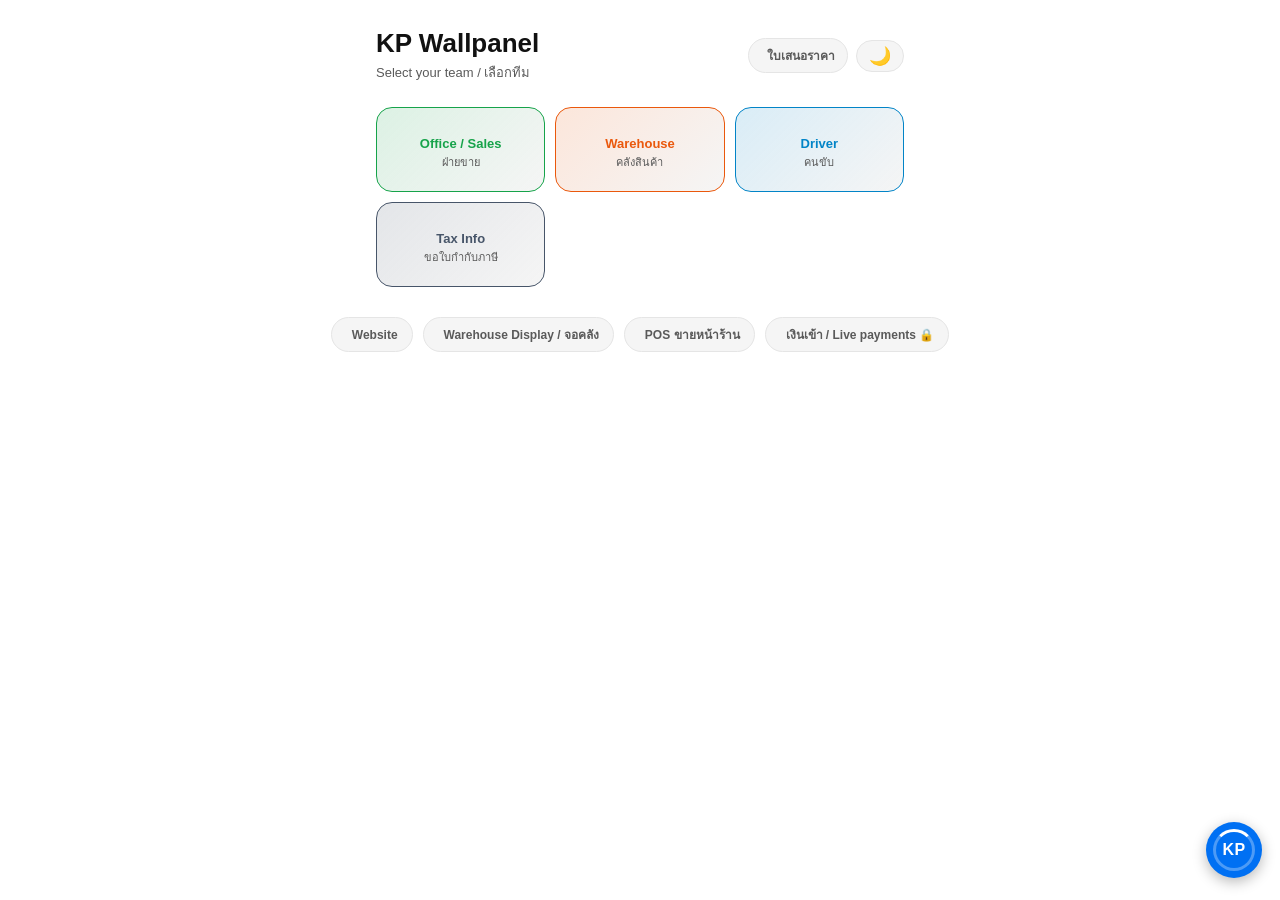
==== index.html @ f7cda5eb "receipt: drop the Collector/Receiver signature lines Andre wants the cash sale receipt as before, wi" ====
<!DOCTYPE html>
<html lang="en">
<head>
<meta charset="UTF-8">
  <meta http-equiv="Cache-Control" content="no-cache, no-store, must-revalidate">
  <meta http-equiv="Pragma" content="no-cache">
  <meta http-equiv="Expires" content="0">
  <!-- v1779882636 -->
<meta name="viewport" content="width=device-width, initial-scale=1.0, maximum-scale=1.0">
<title>KP Wallpanel</title>
<link rel="icon" href="kp-icon-app.svg" type="image/svg+xml">
<!-- redeploy 2026-07-06 (retrigger GitHub Pages after failed deploy step) -->
<link rel="stylesheet" href="https://cdn.jsdelivr.net/npm/@tabler/icons-webfont@3.5.0/dist/tabler-icons.min.css">
<style>
*{box-sizing:border-box;margin:0;padding:0}
:root{
  --bg:#ffffff;--bg2:#f5f5f5;--border:#e5e5e5;
  --text:#111111;--text2:#5a5a5a;--text3:#808080;
  --blue:#0070f3;--blue-bg:#EFF6FF;--blue-l:#DBEAFE;--blue-t:#1D4ED8;
  --green:#059669;--green-bg:#F0FDF4;--green-l:#D1FAE5;--green-t:#065F46;
  --orange:#EF9F27;--orange-l:#FEF3C7;--orange-t:#92400E;
  --red:#DC2626;--red-l:#FEE2E2;--red-t:#991B1B;
  --r:12px;--rs:8px;
}
body.dark{
  --bg:#0f0f0f;--bg2:#1a1a1a;--border:#2a2a2a;
  --text:#f0f0f0;--text2:#b0b0b0;--text3:#909090;
  --blue:#3b82f6;--blue-bg:#1e3a5f;--blue-l:#1e3a5f;--blue-t:#93c5fd;
  --green:#10b981;--green-bg:#052e16;--green-l:#052e16;--green-t:#6ee7b7;
  --orange:#f59e0b;--orange-l:#2d1a00;--orange-t:#fde68a;
  --red:#ef4444;--red-l:#2d0a0a;--red-t:#fca5a5;
}
@media(prefers-color-scheme:dark){
  body:not(.light){
    --bg:#0f0f0f;--bg2:#1a1a1a;--border:#2a2a2a;
    --text:#f0f0f0;--text2:#b0b0b0;--text3:#909090;
    --blue:#3b82f6;--blue-bg:#1e3a5f;--blue-l:#1e3a5f;--blue-t:#93c5fd;
    --green:#10b981;--green-bg:#052e16;--green-l:#052e16;--green-t:#6ee7b7;
    --orange:#f59e0b;--orange-l:#2d1a00;--orange-t:#fde68a;
    --red:#ef4444;--red-l:#2d0a0a;--red-t:#fca5a5;
  }
}
@media print{body,body.dark{--bg:#fff;--bg2:#f5f5f5;--border:#e5e5e5;--text:#000;--text2:#555;}}
/* 🙋 help-call alarm: the box hops, the red ground breathes */
@keyframes kpHelpJump{ 0%,100%{ transform:translateY(0) rotate(-8deg) } 50%{ transform:translateY(-14px) rotate(8deg) } }
@keyframes kpHelpBg{ from{ background:rgba(120,20,20,0.45) } to{ background:rgba(220,38,38,0.62) } }
body{font-family:-apple-system,BlinkMacSystemFont,'Segoe UI',sans-serif;background:var(--bg);color:var(--text);max-width:430px;margin:0 auto;min-height:100vh}
.screen{display:none}.screen.active{display:block}
.pb{padding-bottom:3rem}
.header{background:var(--bg);border-bottom:1px solid var(--border);padding:14px 16px;display:flex;align-items:center;gap:12px;position:sticky;top:0;z-index:50}
.back-btn{background:none;border:none;cursor:pointer;color:var(--text2);font-size:22px;line-height:1;padding:2px;flex-shrink:0}
.h-title{font-size:16px;font-weight:600;color:var(--text)}
.h-sub{font-size:12px;color:var(--text2)}
.menu-header{padding:28px 16px 12px}
.menu-logo{font-size:26px;font-weight:700;color:var(--text)}
.menu-sub{font-size:13px;color:var(--text2);margin-top:3px}
.menu-grid{padding:12px 16px;display:grid;grid-template-columns:1fr 1fr;gap:10px}
.menu-btn{padding:20px 12px;border-radius:16px;border:1px solid var(--border);background:var(--bg);cursor:pointer;text-align:center;-webkit-tap-highlight-color:transparent}
.menu-btn:active{transform:scale(0.97);background:var(--bg2)}
.menu-btn .mi{font-size:32px;margin-bottom:8px;display:block;color:var(--text2)}
.menu-btn .mn{font-size:13px;font-weight:600;color:var(--text);display:block}
.menu-btn .mt{font-size:11px;color:var(--text2);display:block;margin-top:2px}
/* Counting tool */
#cnt-stage{position:relative;display:inline-block;line-height:0}
#cnt-img{display:block;cursor:crosshair;-webkit-user-drag:none;user-select:none;-webkit-user-select:none}
#cnt-drop.drag{background:var(--blue-bg);border-color:var(--blue)}
.cnt-mark{position:absolute;transform:translate(-50%,-50%);min-width:24px;height:24px;padding:0 4px;box-sizing:border-box;border-radius:12px;background:#dc2626;color:#fff;font-size:12px;font-weight:800;line-height:1;display:flex;align-items:center;justify-content:center;border:2px solid #fff;box-shadow:0 1px 3px rgba(0,0,0,.6);cursor:pointer;pointer-events:auto}
.tabs{display:grid;border-bottom:1px solid var(--border);background:var(--bg);position:sticky;top:57px;z-index:40}
.t2{grid-template-columns:1fr 1fr}
.t3{grid-template-columns:1fr 1fr 1fr}
.t4{grid-template-columns:1fr 1fr 1fr 1fr}
.tab{padding:11px 4px;text-align:center;cursor:pointer;font-size:11px;font-weight:600;color:var(--text2);border-bottom:2.5px solid transparent;background:none;border-left:none;border-right:none;border-top:none;line-height:1.3;-webkit-tap-highlight-color:transparent}
.tab.active{color:var(--blue);border-bottom-color:var(--blue)}
/* ── Role accent colors ──────────────────────────── */
/* Tabs */
#s-manager      .tab.active{color:#7c3aed;border-bottom-color:#7c3aed}
#s-office       .tab.active{color:#16a34a;border-bottom-color:#16a34a}
#s-warehouse    .tab.active{color:#ea580c;border-bottom-color:#ea580c}
#s-driver-tour  .tab.active{color:#0284c7;border-bottom-color:#0284c7}
/* Office tabs: a little more spacing + subtle alternating intensity; "safe center"
   keeps them centered when they fit but scrolls normally (no clipped edges) on overflow */
#s-office .tabs{justify-content:safe center!important}
#s-office .tabs .tab{padding-left:9px;padding-right:9px}
/* Pin the office header + BOTH tab rows together so they stay on screen while
   scrolling. Each .tabs row used position:sticky but lived inside a short wrapper
   (its containing block), so it un-stuck the moment that wrapper scrolled past.
   Wrapping them in one sticky bar (containing block = the tall .pb) and making the
   inner pieces static keeps both rows fixed at the top. */
#s-office #of-topbar{position:sticky;top:0;z-index:50;background:var(--bg)}
#s-office #of-topbar .header{position:static;top:auto;z-index:auto}
#s-office #of-topbar .tabs{position:static;top:auto;z-index:auto}
/* Orders search bar sticks just below the office topbar while the list scrolls (like the tabs). --of-topbar-h is measured in JS. */
#ofv-orders .of-searchwrap{position:sticky;top:var(--of-topbar-h,148px);z-index:30;background:var(--bg);padding:8px 0;margin-bottom:2px}
#s-office .tabs .tab:nth-child(odd){color:var(--text)}
#s-office .tabs .tab:nth-child(even){color:var(--text2)}
#s-office .tabs .tab.active{color:#16a34a!important}
/* Header top stripe */
#s-manager-login .header,
#s-manager       .header{border-top:3px solid #7c3aed}
#s-office-login  .header,
#s-office        .header{border-top:3px solid #16a34a}
#s-warehouse     .header{border-top:3px solid #ea580c}
#s-driver        .header,
#s-driver-tour   .header{border-top:3px solid #0284c7}
/* PIN dots — filled color per role */
#s-manager-login .pin-dot.filled{background:#7c3aed}
#s-office-login  .pin-dot.filled{background:#16a34a}
/* PIN number buttons — subtle tint per role */
#s-manager-login .pin-btn:not(.empty):not(.del){border-color:rgba(124,58,237,0.25);background:rgba(124,58,237,0.05)}
#s-manager-login .pin-btn:not(.empty):not(.del):active{background:rgba(124,58,237,0.15)}
#s-office-login  .pin-btn:not(.empty):not(.del){border-color:rgba(22,163,74,0.25);background:rgba(22,163,74,0.05)}
#s-office-login  .pin-btn:not(.empty):not(.del):active{background:rgba(22,163,74,0.15)}
#s-driver        .pin-dot.filled{background:#0284c7}
#s-driver        .pin-btn:not(.empty):not(.del){border-color:rgba(2,132,199,0.25);background:rgba(2,132,199,0.05)}
#s-driver        .pin-btn:not(.empty):not(.del):active{background:rgba(2,132,199,0.15)}
/* Management icon circle */
#s-manager-login .pin-screen > div:first-child{background:rgba(124,58,237,0.12)!important;color:#7c3aed!important}
/* Staff cards on office login */
#s-office-login .dlbtn{border-color:rgba(22,163,74,0.35);background:linear-gradient(145deg,rgba(22,163,74,0.08),var(--bg))}
.tc{display:inline-flex;align-items:center;justify-content:center;font-size:10px;font-weight:600;border-radius:20px;padding:1px 5px;margin-left:3px}
.tcw{background:var(--orange-l);color:var(--orange-t)}
.tcg{background:var(--green-l);color:var(--green-t)}
.tcb{background:var(--blue-l);color:var(--blue-t)}
.view{display:none}.view.active{display:block}
.sec{padding:12px 16px}
.stit{font-size:11px;font-weight:700;color:var(--text2);margin-bottom:10px;text-transform:uppercase;letter-spacing:.06em}
.card{background:var(--bg);border:1px solid var(--border);border-radius:var(--r);padding:12px 14px;margin-bottom:8px}
.card-cancel{border-color:var(--red)!important}
.card-loaded{border-color:var(--blue-l)!important}
.card-done{opacity:.75}
.badge{font-size:11px;padding:3px 9px;border-radius:20px;font-weight:600;white-space:nowrap}
.bnew{background:var(--blue-l);color:var(--blue-t)}.bpacking{background:var(--orange-l);color:var(--orange-t)}.bready{background:var(--green-l);color:var(--green-t)}.bloaded{background:var(--blue-l);color:var(--blue-t)}.bdelivered{background:var(--green-l);color:var(--green-t)}.bcancelled{background:var(--red-l);color:var(--red-t)}.bok{background:var(--green-l);color:var(--green-t)}.blow{background:var(--red-l);color:var(--red-t)}.bwarn{background:var(--orange-l);color:var(--orange-t)}.bactive{background:var(--orange-l);color:var(--orange-t)}.bshipped{background:#e0e7ff;color:#3730a3}
.fl{font-size:12px;color:var(--text2);margin-bottom:4px;margin-top:10px;display:block}
.fl:first-child{margin-top:0}
input,select,textarea{width:100%;font-size:13px;padding:9px 10px;border:1px solid var(--border);border-radius:var(--rs);background:var(--bg);color:var(--text);outline:none;font-family:inherit}
input:focus,select:focus,textarea:focus{border-color:var(--blue)}
textarea{resize:none}
.g2{display:grid;grid-template-columns:1fr 1fr;gap:8px}
.colh{display:grid;grid-template-columns:88px 1fr 1fr 32px;gap:6px;padding:0 10px;margin-bottom:3px}
.colh span{font-size:11px;color:var(--text2);font-weight:500}
.pline{display:grid;grid-template-columns:88px 1fr 1fr 40px 32px;gap:6px;align-items:center;background:var(--bg2);border-radius:var(--rs);padding:8px 10px;margin-bottom:6px}
.pline input{background:var(--bg);border:1px solid var(--border)}
.grsel{background:var(--bg);border:1px solid var(--border);border-radius:var(--rs);font-size:13px;font-weight:700;text-align:center;color:var(--text);padding:2px 0;cursor:pointer}
.grsel.gb{color:#ea580c;border-color:#ea580c;background:#fff7ed}
.grsel.gc{color:#7c3aed;border-color:#7c3aed;background:#f5f3ff}
/* Cut length, only for Grade C. Own row across the whole line (grid-column 1/-1):
   the line above is a tight 5-column grid and a sixth box would crush it on a phone. */
/* order:9 puts the row last in the grid, behind the ✕ button — without it the
   length row would sit between the grade select and ✕, pushing ✕ onto a row of
   its own. */
.pline .cutwrap{grid-column:1/-1;order:9;display:none;align-items:center;gap:7px;background:#f5f3ff;border:1px solid #ddd6fe;border-radius:var(--rs);padding:5px 9px;margin-top:1px}
.pline .cutwrap.on{display:flex}
.pline .cutwrap .cutlbl{font-size:11.5px;font-weight:800;color:#6d28d9;white-space:nowrap}
.pline .cutwrap input.cutcm{width:82px;text-align:right;font-weight:700;color:#6d28d9}
.eline{display:grid;grid-template-columns:72px 1fr 1fr 1fr 32px;gap:6px;align-items:center;margin-bottom:6px;padding:8px 10px;background:var(--bg2);border-radius:var(--rs);border-left:3px solid var(--orange)}
/* Type a number in a code box → the models with that number, with their price. */
#ofsug{position:fixed;z-index:400;display:none;max-height:46vh;overflow:auto;background:var(--bg);border:1px solid var(--border);border-radius:var(--rs);box-shadow:0 10px 28px rgba(0,0,0,.20)}
#ofsug .r{display:flex;align-items:center;gap:8px;padding:8px 9px;font-size:12.5px;cursor:pointer;border-bottom:1px solid var(--border)}
#ofsug .r:last-child{border-bottom:none}
#ofsug .r.on,#ofsug .r:hover{background:var(--blue-bg)}
#ofsug .c{font-weight:800;min-width:60px;white-space:nowrap}
#ofsug .n{color:var(--text2);flex:1;min-width:0;overflow:hidden;text-overflow:ellipsis;white-space:nowrap}
#ofsug .s{font-size:11px;color:var(--text2);white-space:nowrap}
#ofsug .p{font-weight:800;color:var(--green);white-space:nowrap}
/* A code nobody knows: said under the line it was typed in, with the codes it
   was probably meant to be, each one a tap away. */
.pline .codewarn,.eline .codewarn{grid-column:1/-1;order:10;display:flex;align-items:center;flex-wrap:wrap;gap:6px;background:#fef2f2;border:1px solid #fecaca;border-radius:var(--rs);padding:5px 9px;margin-top:2px;font-size:11px;font-weight:700;color:#b91c1c}
.pline .codewarn b,.eline .codewarn b{font-weight:800}
.pline .codewarn .fix,.eline .codewarn .fix{background:var(--bg);border:1px solid #fca5a5;color:#b91c1c;border-radius:20px;padding:2px 9px;font-size:11px;font-weight:800;cursor:pointer}
.colh-e{display:grid;grid-template-columns:72px 1fr 1fr 1fr 32px;gap:6px;padding:0 10px;margin-bottom:3px}
.colh-e span{font-size:11px;color:var(--text2);font-weight:500}
.eline input{background:var(--bg);border:1px solid var(--border)}
.xbtn{background:none;border:none;cursor:pointer;color:var(--text2);font-size:18px;line-height:1;width:32px;text-align:center;padding:0}
.abtn{display:flex;align-items:center;gap:6px;font-size:12px;font-weight:500;color:var(--blue);background:none;border:1.5px dashed var(--blue-l);border-radius:var(--rs);padding:8px 12px;cursor:pointer;width:100%;margin-top:4px;-webkit-tap-highlight-color:transparent}
.abtn-e{color:var(--orange);border-color:var(--orange)}
.clipbox{background:var(--bg2);border-radius:var(--rs);padding:10px 12px;margin-top:10px}
.noclip-btn{display:block;width:100%;min-height:44px;margin:0 0 10px;padding:8px 10px;border:1.5px dashed var(--border);border-radius:var(--rs);background:var(--bg);color:var(--text2);font-size:13px;font-weight:700;cursor:pointer;-webkit-tap-highlight-color:transparent;touch-action:manipulation}
.noclip-btn.on{border:1.5px solid var(--red);background:var(--red-l);color:var(--red-t)}
#of-free-minus:disabled,#of-free-clips:disabled,#of-clip-packs:disabled,#co-free-minus:disabled,#co-free-clips:disabled,#co-clip-packs:disabled{opacity:.4}
.clip-row{display:flex;justify-content:space-between;align-items:center;margin-bottom:8px}
.clip-extra{display:grid;grid-template-columns:1fr 80px 52px;gap:8px;align-items:center;padding-top:8px;border-top:1px solid var(--border)}
.sumbox{background:var(--bg2);border-radius:var(--rs);padding:10px 12px;margin-top:10px}
.sumrow{display:flex;justify-content:space-between;font-size:13px;padding:3px 0;color:var(--text2)}
.sumtot{font-weight:700;color:var(--text);border-top:1px solid var(--border);padding-top:8px;margin-top:4px;font-size:15px}
.sres{border-radius:var(--rs);padding:10px 12px;margin-top:8px;font-size:13px;display:none}
.btn{display:flex;align-items:center;justify-content:center;gap:6px;width:100%;padding:11px;border-radius:var(--rs);border:1px solid var(--border);background:var(--bg);font-size:13px;font-weight:600;cursor:pointer;color:var(--text);margin-top:8px;-webkit-tap-highlight-color:transparent}
.btn:active{opacity:.85}
.btnp{background:var(--blue);color:#fff;border-color:transparent}
.btng{background:var(--green);color:#fff;border-color:transparent}
.btnr{border-color:var(--red);color:var(--red)}
.btn-row{display:grid;grid-template-columns:1fr 1fr;gap:8px;margin-top:12px}
.btnsm{padding:6px 10px;font-size:12px;font-weight:500;margin-top:0;width:auto;display:inline-flex;align-items:center;gap:4px;border-radius:var(--rs);border:1px solid var(--border);cursor:pointer;background:var(--bg);color:var(--text2);-webkit-tap-highlight-color:transparent}
.btnsmp{background:var(--blue);color:#fff;border-color:transparent}
.btncancel{background:none;border:1px solid var(--red-l);color:var(--red);font-size:12px;font-weight:500;padding:8px 12px;border-radius:var(--rs);cursor:pointer;white-space:nowrap;flex-shrink:0}
.btnundo{background:none;border:1px solid var(--border);color:var(--text2);font-size:12px;font-weight:500;padding:6px 10px;border-radius:var(--rs);cursor:pointer}
.fbar{display:flex;gap:5px;flex-wrap:wrap;margin-bottom:12px}
.fbtn{padding:5px 11px;border-radius:20px;border:1px solid var(--border);background:var(--bg);font-size:12px;font-weight:500;cursor:pointer;color:var(--text2);-webkit-tap-highlight-color:transparent}
.fbtn.active{background:var(--blue-l);color:var(--blue-t);border-color:transparent}
.srow{display:flex;align-items:center;gap:8px;padding:10px 0;border-bottom:1px solid var(--border)}
/* A stock row carries a thumbnail, the name, THREE grade columns and an edit button.
   On a phone that is ~300px of fixed width, which left the name a few pixels and broke
   it one character per line. Wrapping is allowed and the name keeps a floor, so the
   grade columns drop onto their own line instead of crushing the text. */
.srow{flex-wrap:wrap}
/* !important on purpose: the element carries an inline min-width:0, and an inline
   style beats any normal rule. Without it the name block still collapses to a few
   pixels and the "Low" badge lands on top of the Grade-A figure. */
.srow>div[style*="flex:1"]{min-width:145px!important}
.srow:last-child{border-bottom:none}
.scode{font-size:13px;font-weight:600;color:var(--text);min-width:78px}
.sqty{font-size:13px;color:var(--text);flex:1}
.sqty.low{color:var(--red)!important;font-weight:600}
.inc-pill{display:inline-flex;align-items:center;gap:4px;font-size:11px;font-weight:600;padding:3px 9px;border-radius:20px;background:var(--orange-l);color:var(--orange-t);margin-bottom:8px}
.dcard{background:var(--bg);border:1px solid var(--border);border-radius:var(--r);padding:12px 14px;margin-bottom:8px;display:flex;align-items:center;gap:12px}
.dav{width:44px;height:44px;border-radius:50%;background:var(--blue-l);display:flex;align-items:center;justify-content:center;font-size:17px;font-weight:700;color:var(--blue-t);flex-shrink:0}
.dlgrid{display:grid;grid-template-columns:1fr 1fr;gap:10px;padding:12px 16px}
.dlbtn{padding:20px 12px;border-radius:16px;border:1.5px solid rgba(2,132,199,0.35);background:linear-gradient(145deg,rgba(2,132,199,0.08),var(--bg));cursor:pointer;text-align:center;-webkit-tap-highlight-color:transparent;transition:transform .1s}
.dlbtn.has-tour{border-color:var(--green);background:var(--green-bg)}
.dlbtn:active{transform:scale(.97)}
.drselgrid{display:grid;grid-template-columns:1fr 1fr;gap:8px;margin-top:8px}
.drselbtn{padding:12px 10px;border-radius:var(--r);border:1px solid var(--border);background:var(--bg);cursor:pointer;text-align:center;-webkit-tap-highlight-color:transparent}
.drselbtn.sel{border:2.5px solid var(--blue);background:var(--blue-bg)}
.drselbtn.ontour{border-color:var(--green);background:var(--green-bg)}
.pklist{background:var(--bg2);border-radius:var(--rs);overflow:hidden}
.pkrow{display:flex;justify-content:space-between;align-items:center;padding:10px 12px;border-bottom:1px solid var(--border)}
.pkrow:last-child{border-bottom:none}
.pklbl{font-size:14px;color:var(--text2)}
.pkval{font-size:15px;font-weight:600;color:var(--text)}
.tcard{background:var(--bg);border:1px solid var(--border);border-radius:var(--r);margin-bottom:8px;overflow:hidden}
.ttop{padding:12px 14px}
.thdr{display:flex;align-items:center;gap:8px;margin-bottom:8px}
.tnum{font-size:16px;font-weight:600;color:var(--text);flex:1}
.mvbtns{display:flex;gap:4px;align-items:center}
.mvbtn{background:var(--bg2);border:none;border-radius:6px;padding:5px 9px;cursor:pointer;font-size:14px;color:var(--text2)}
.mvbtn:disabled{opacity:.3;cursor:default}
/* Drag-to-reorder handle for driver tour cards (touch-action:none so dragging it never scrolls the page). */
.drag-handle{touch-action:none;cursor:grab;font-size:19px;line-height:1;padding:5px 10px;border-radius:6px;background:var(--blue-l);color:var(--blue-t);user-select:none;-webkit-user-select:none}
.drag-handle:active{cursor:grabbing}
.tcard.dragging{opacity:.95;box-shadow:0 10px 26px rgba(0,0,0,.28);border:1.5px solid var(--blue);position:relative;z-index:5}
/* Same grip on the office tour stops — there the "card" is just the order row. */
.kmgrab{touch-action:none;cursor:grab;font-size:13px;line-height:1;padding:3px 6px;border-radius:5px;background:var(--blue-l);color:var(--blue-t);user-select:none;-webkit-user-select:none;flex-shrink:0}
.kmgrab:active{cursor:grabbing}
.kmrow.dragging{opacity:.97;background:var(--bg);border:1.5px solid var(--blue);border-radius:var(--rs);box-shadow:0 12px 28px rgba(0,0,0,.28);z-index:1000;transition:none}
.kmrow-ph{border:2px dashed var(--blue);border-radius:var(--rs);background:rgba(37,99,235,.08);box-sizing:border-box}
/* No text selection anywhere while a row is being carried (mouse drag). */
body.kmdragging{user-select:none;-webkit-user-select:none}
/* Driver two-column route arranger (tap a card to move it between columns). */
#dr-arrange{margin-bottom:14px}
.arr-cols{display:flex;gap:8px;margin-bottom:8px}
/* While a card is dragged: no page/pinch scrolling, and the card is clearly picked up. */
.arr-cols.arr-drag{touch-action:none}
.arr-cols.arr-drag .acard{touch-action:none}
/* The lifted card flies with the finger; the dashed slot shows where it lands. */
.acard.dragging{opacity:.96;box-shadow:0 14px 30px rgba(0,0,0,.3);border:1.5px solid var(--blue);transform:scale(1.04) rotate(-1deg);z-index:1000;transition:none}
.acard-ph{border:2px dashed var(--blue);border-radius:var(--rs);background:rgba(37,99,235,.07);margin-bottom:6px;box-sizing:border-box}
.arr-col{flex:1;min-width:0;background:var(--bg2);border:1px solid var(--border);border-radius:var(--r);padding:8px;min-height:90px}
.arr-col.arr-right{background:var(--blue-l);border-color:var(--blue)}
.arr-col h4{font-size:11px;font-weight:800;color:var(--text2);text-transform:uppercase;letter-spacing:.02em;margin:0 0 8px;text-align:center}
.acard{background:var(--bg);border:1px solid var(--border);border-radius:var(--rs);padding:7px 9px;margin-bottom:6px;cursor:pointer;user-select:none;-webkit-user-select:none;-webkit-tap-highlight-color:transparent;transition:transform .05s}
.acard:active{transform:scale(.97)}
.acard.arr-unloaded{opacity:.82}
.acard .aid{font-size:12px;font-weight:800;color:var(--text)}
.acard .aaddr{font-size:12.5px;color:var(--text);line-height:1.3;margin-top:2px}
.acard .aname{font-size:10px;color:var(--text2);margin-top:2px;white-space:nowrap;overflow:hidden;text-overflow:ellipsis}
.crow{display:flex;align-items:center;gap:8px;margin-bottom:3px}
.clink{font-size:12px;color:var(--blue);text-decoration:none}
.chklist{border-top:1px solid var(--border);background:var(--bg2)}
.chkrow{display:flex;align-items:center;gap:8px;padding:9px 12px;border-bottom:1px solid var(--border);cursor:pointer;-webkit-tap-highlight-color:transparent}
.chkrow:last-child{border-bottom:none}
.chkbox{width:20px;height:20px;border-radius:5px;border:1.5px solid var(--border);flex-shrink:0;display:flex;align-items:center;justify-content:center;background:var(--bg)}
.chkbox.on{background:var(--green-l);border-color:var(--green)}
.chklbl{font-size:13px;flex:1}
.chkval{font-size:13px;font-weight:600}
.tfoot{padding:10px 14px;display:flex;gap:8px;align-items:center}
.regsep{display:flex;align-items:center;gap:8px;margin:4px 0 8px}
.regsep span{font-size:11px;font-weight:600;color:var(--text2);white-space:nowrap}
.regsep:before,.regsep:after{content:'';flex:1;height:1px;background:var(--border)}
.donesep{display:flex;align-items:center;gap:8px;margin:8px 0 6px}
.donesep span{font-size:11px;font-weight:600;color:var(--text2);white-space:nowrap}
.donesep:before,.donesep:after{content:'';flex:1;height:1px;background:var(--border)}
.tmgmt{position:relative;background:var(--bg);border:1px solid var(--border);border-radius:var(--r);padding:14px;margin-bottom:8px;min-width:0;overflow-wrap:anywhere}
/* Nothing inside a tour card may stick out of it — long rows wrap instead. */
.tmgmt *{max-width:100%}
.tordr{display:flex;align-items:center;justify-content:space-between;padding:6px 0;border-bottom:1px solid var(--border);font-size:13px}
.tordr:last-child{border-bottom:none}
.tstats{display:flex;gap:14px;margin-top:8px;padding-top:8px;border-top:1px solid var(--border)}
.tstat{font-size:12px;color:var(--text2)}
.tstat b{font-weight:600;color:var(--text)}
.avrow{display:flex;align-items:center;gap:8px;background:var(--bg2);border-radius:var(--rs);padding:10px 12px;margin-bottom:6px;cursor:pointer;border:1.5px dashed var(--blue-l);-webkit-tap-highlight-color:transparent}
.selrow{display:flex;align-items:center;gap:8px;background:var(--bg2);border-radius:var(--rs);padding:10px 12px;margin-bottom:6px}
.msel{display:flex;gap:5px;flex-wrap:wrap;margin-bottom:12px}
.mbtn{padding:6px 12px;border-radius:20px;border:1px solid var(--border);background:var(--bg);font-size:12px;font-weight:500;cursor:pointer;color:var(--text2);-webkit-tap-highlight-color:transparent}
.mbtn.active{background:var(--blue-l);color:var(--blue-t);border-color:transparent;font-weight:600}
.revtot{background:var(--bg2);border-radius:var(--r);padding:18px;margin-bottom:12px;text-align:center}
.revamt{font-size:30px;font-weight:700;color:var(--text)}
.rrow{display:flex;align-items:center;justify-content:space-between;padding:9px 0;border-bottom:1px solid var(--border)}
.rrow:last-child{border-bottom:none}
.mgrid{display:grid;grid-template-columns:1fr 1fr;gap:8px;margin-bottom:12px}
.mbox{background:var(--bg2);border-radius:var(--r);padding:12px}
.mbox-l{font-size:12px;color:var(--text2);margin-bottom:4px}
.mbox-v{font-size:24px;font-weight:700;color:var(--text)}
.mbox-s{font-size:11px;color:var(--text2);margin-top:2px}
.alertbox{background:var(--orange-l);border-radius:var(--rs);padding:10px 12px;margin-bottom:8px;font-size:13px;color:var(--orange-t);display:flex;gap:8px;align-items:flex-start}
.logrow{font-size:12px;color:var(--text2);padding:5px 0;border-bottom:1px solid var(--border)}
.logrow:last-child{border-bottom:none}
.lp{color:var(--green)}.lm{color:var(--red)}
.modal-overlay{display:none;position:fixed;top:0;left:0;right:0;bottom:0;background:rgba(0,0,0,.55);z-index:200;align-items:flex-end;justify-content:center}
.modal-overlay.open{display:flex}
.modal{background:var(--bg);border-radius:20px 20px 0 0;padding:16px;width:100%;max-width:430px;max-height:90vh;overflow-y:auto}
/* Order-info (tour) popup: centered on screen instead of a bottom sheet. */
#order-info-modal{align-items:center;padding:16px}
/* Paperwork is read, not swiped — centre it and give it square corners instead
   of the bottom-sheet look. The dashed strip is the drop target. */
#cldocs-modal{align-items:center;padding:16px}
#cldocs-modal .modal{border-radius:16px}
/* Sits on top of the papers sheet it was opened from. */
#clprev-modal{align-items:center;padding:12px;z-index:320}
#clprev-modal .modal{border-radius:16px;max-width:960px;width:100%;max-height:94vh;display:flex;flex-direction:column;padding:12px}
#clprev-frame{flex:1;min-height:64vh;border:1px solid var(--border);border-radius:var(--rs);background:var(--bg2);overflow:auto}
#clprev-frame iframe{width:100%;height:100%;min-height:64vh;border:0;display:block}
#clprev-frame img{max-width:100%;display:block;margin:0 auto}
/* What the PI was read as — sits above the papers sheet and the sheet viewer. */
#clpi-modal{align-items:center;padding:14px;z-index:340}
#clpi-modal .modal{border-radius:16px;max-width:560px}
/* The goods check sheet, filled in the app instead of only on paper. Below the
   file viewer (320), so a photo of the signed sheet opens on top of it. */
#clchk-modal{align-items:center;padding:14px;z-index:300}
#clchk-modal .modal{border-radius:16px;max-width:620px;max-height:92vh}
.chkrow{display:flex;flex-wrap:wrap;align-items:center;gap:6px;padding:6px 8px;border:1px solid var(--border);border-radius:var(--rs);margin-bottom:5px;background:var(--bg)}
.chkrow.ok{background:var(--green-bg);border-color:var(--green-l)}
.chkrow.bad{background:var(--orange-l);border-color:var(--orange)}
.chkrow input.chk-ctn{width:66px;text-align:center;font-weight:800;font-size:14px;padding:6px 2px;border:1px solid var(--border);border-radius:var(--rs);background:var(--bg);color:var(--text)}
.chkrow .chk-ok{flex-shrink:0;width:34px;height:34px;padding:0;border-radius:var(--rs);border:1.5px solid var(--border);background:var(--bg);color:var(--text2);font-size:15px;font-weight:800;cursor:pointer}
.chkrow .chk-ok.on{border-color:var(--green);background:var(--green);color:#fff}
.chkrow input.chk-note{flex-basis:100%;padding:5px 8px;font-size:12px;border:1px solid var(--border);border-radius:var(--rs);background:var(--bg);color:var(--text)}
.chkf{width:100%;box-sizing:border-box;padding:7px 9px;font-size:13px;border:1px solid var(--border);border-radius:var(--rs);background:var(--bg);color:var(--text)}
/* Who was there: tapped, not typed — the same names the paper sheet prints. */
.chknm{display:inline-flex;align-items:center;gap:5px;font-size:12px;font-weight:700;border:1px solid var(--border);border-radius:20px;padding:5px 10px;cursor:pointer;background:var(--bg);color:var(--text2);user-select:none}
.chknm.on{border-color:var(--green);background:var(--green-bg);color:var(--green-t)}
.clsheet{border-collapse:collapse;font-size:12px;background:var(--bg)}
.clsheet td,.clsheet th{border:1px solid var(--border);padding:3px 7px;white-space:nowrap;max-width:280px;overflow:hidden;text-overflow:ellipsis}
.clsheet th{background:var(--bg2);position:sticky;top:0;font-weight:700;z-index:1}
.clsheet tr:first-child td{font-weight:700;background:var(--bg2)}
.cldrop{display:flex;align-items:center;justify-content:center;gap:6px;text-align:center;border:1.5px dashed var(--border);border-radius:var(--rs);padding:8px 10px;font-size:11px;color:var(--text2);cursor:pointer;transition:background .12s,border-color .12s}
.cldrop:hover{border-color:var(--blue);color:var(--blue)}
.cldrop.over{border-color:var(--blue);background:var(--blue-bg);color:var(--blue);font-weight:700}
#order-info-modal .modal{border-radius:16px;max-height:86vh}
/* Delivery + odometer popups: centered too, not glued to the bottom edge. */
#delivery-modal,#km-modal,#tpay-modal,#pocancel-modal,#insmode-modal,#inspay-modal{align-items:center;padding:16px}
#delivery-modal .modal,#km-modal .modal,#tpay-modal .modal,#pocancel-modal .modal,
#insmode-modal .modal,#inspay-modal .modal{border-radius:16px;max-height:88vh}
.mhdr{display:flex;justify-content:space-between;align-items:center;margin-bottom:14px}
.mtit{font-size:16px;font-weight:600;color:var(--text)}
.mclose{background:none;border:none;cursor:pointer;font-size:22px;color:var(--text2);padding:2px}
.empty{padding:2rem;text-align:center;color:var(--text2);font-size:14px;line-height:1.6}

/* STAFF / PIN */
.pin-screen{padding:24px 16px;text-align:center}
.pin-title{font-size:20px;font-weight:700;color:var(--text);margin-bottom:4px}
.pin-sub{font-size:13px;color:var(--text2);margin-bottom:24px}
.pin-display{font-size:32px;font-weight:700;letter-spacing:12px;color:var(--text);background:var(--bg2);border-radius:var(--r);padding:14px 20px;margin-bottom:20px;min-height:64px;display:flex;align-items:center;justify-content:center}
.pin-dot{width:14px;height:14px;border-radius:50%;background:var(--border);display:inline-block;margin:0 5px;transition:background 0.15s}
.pin-dot.filled{background:var(--blue)}
.pin-grid{display:grid;grid-template-columns:1fr 1fr 1fr;gap:10px;max-width:280px;margin:0 auto}
.pin-btn{padding:18px;border-radius:var(--r);border:1px solid var(--border);background:var(--bg);font-size:22px;font-weight:600;cursor:pointer;color:var(--text);-webkit-tap-highlight-color:transparent}
.pin-btn:active{background:var(--bg2)}
.pin-btn.del{font-size:18px;color:var(--text2)}
.pin-btn.empty{background:none;border-color:transparent;cursor:default}
.pin-error{color:var(--red);font-size:13px;margin-top:12px;min-height:20px}
.staff-grid{display:grid;grid-template-columns:1fr 1fr;gap:10px;margin-bottom:20px}
.staff-sel-btn{padding:0;border-radius:var(--r);border:1px solid var(--border);background:var(--bg);cursor:pointer;text-align:center;-webkit-tap-highlight-color:transparent;overflow:hidden;transition:transform 0.15s,box-shadow 0.15s;outline:none;user-select:none}
.staff-sel-btn:focus{outline:none}
.staff-sel-btn:active{transform:scale(0.96)}
.staff-sel-btn.selected{border:2.5px solid var(--blue);background:var(--blue-bg)}
.staff-sel-btn:hover{box-shadow:0 4px 16px rgba(0,0,0,0.10)}
.created-by{font-size:11px;color:var(--text2);margin-top:4px;display:flex;align-items:center;gap:4px}


/* NOTIFICATIONS */
.notif-banner{position:fixed;top:0;left:50%;transform:translateX(-50%);z-index:999;background:var(--green);color:#fff;padding:12px 20px;border-radius:0 0 var(--r) var(--r);font-size:14px;font-weight:600;display:flex;align-items:center;gap:8px;box-shadow:0 4px 20px rgba(0,0,0,0.2);max-width:430px;width:100%;justify-content:center;transition:all 0.3s;cursor:pointer}
.notif-banner.warning{background:var(--orange)}
.notif-dot{position:absolute;top:6px;right:6px;width:10px;height:10px;border-radius:50%;background:var(--red);border:2px solid #fff;display:none}
.notif-dot.show{display:block}
.wh-new-badge{background:var(--red);color:#fff;font-size:11px;font-weight:700;padding:2px 7px;border-radius:20px;margin-left:6px;animation:pulse 1s infinite}
@keyframes pulse{0%,100%{opacity:1}50%{opacity:0.5}}
@keyframes blink{0%,100%{box-shadow:0 0 0 0 rgba(124,58,237,0)}50%{box-shadow:0 0 14px 2px rgba(124,58,237,0.55)}}
@keyframes glowGold{0%,100%{box-shadow:0 0 0 0 rgba(202,138,4,0)}50%{box-shadow:0 0 16px 3px rgba(202,138,4,0.75)}}
@keyframes kpFloat{0%{transform:translateY(0) scale(1);opacity:1}100%{transform:translateY(-160px) scale(1.3);opacity:0}}
@keyframes kpPulse{0%,100%{transform:scale(1)}50%{transform:scale(1.25)}}
/* ── 5M goal reached: party background for the whole office area ── */
@keyframes kpGoalGlow{0%,100%{opacity:.55;transform:scale(1)}50%{opacity:1;transform:scale(1.06)}}
@keyframes kpGoalDrift{0%{transform:translateY(0) rotate(0)}100%{transform:translateY(-120vh) rotate(360deg)}}
@keyframes kpFadeIn{from{opacity:0}to{opacity:1}}
@keyframes kpPop{0%{opacity:0;transform:scale(.6)}100%{opacity:1;transform:scale(1)}}
@keyframes kpShine{0%{background-position:0% 50%}100%{background-position:200% 50%}}
#kp-goal-bg{position:fixed;inset:0;pointer-events:none;z-index:0;overflow:hidden}
#kp-goal-bg .kpg{position:absolute;inset:-20%;background:
  radial-gradient(circle at 18% 22%,rgba(245,158,11,.20),transparent 42%),
  radial-gradient(circle at 82% 78%,rgba(236,72,153,.16),transparent 44%),
  radial-gradient(circle at 55% 50%,rgba(59,130,246,.13),transparent 50%);
  animation:kpGoalGlow 8s ease-in-out infinite}
#kp-goal-bg .kpc{position:absolute;bottom:-40px;font-size:14px;opacity:.55;animation:kpGoalDrift linear forwards}
body.dark #kp-goal-bg .kpg{opacity:.75}
@media print{#kp-goal-bg,#kp-fw,#kp-goal-show{display:none!important}}
/* Copy-the-order-number button sits inside the receipt sheet → never on the paper */
@media print{.rcpt-copy{display:none!important}}
@keyframes slideDown{0%{opacity:0;transform:translateX(-50%) translateY(-10px)}100%{opacity:1;transform:translateX(-50%) translateY(0)}}
@keyframes packAlertBlink{0%,100%{background:#fee2e2;color:#dc2626}50%{background:#dc2626;color:#fff}}
.pack-alert{animation:packAlertBlink 1s infinite!important;border-color:#dc2626!important}
.alert-dot{display:none;width:9px;height:9px;border-radius:50%;background:#dc2626;vertical-align:middle;margin-left:5px;animation:alertPulse 1s infinite}
.alert-dot.on{display:inline-block}
.alert-dot.menu-dot{position:absolute;top:10px;right:10px;width:13px;height:13px;margin:0}
.alert-dot.menu-dot.on{display:block}
@keyframes alertPulse{0%,100%{opacity:1;box-shadow:0 0 0 0 rgba(220,38,38,0.55)}50%{opacity:.45;box-shadow:0 0 0 6px rgba(220,38,38,0)}}


/* PRINT RECEIPT */
@media print {
  body > * { display: none !important; }
  body.printing-receipt #print-receipt { display: block !important; position:fixed; top:0; left:0; }
  body.printing-delivery #print-delivery { display: block !important; }
  /* Normal flow (NOT position:absolute) so mobile Chrome/Safari paginate the
     multi-page receipt stack — abs-positioned multi-page blocks print blank on phones. */
  body.printing-all-receipts { margin:0 !important; padding:0 !important; }
  body.printing-all-receipts #print-all-receipts { display: block !important; position: static !important; }
}
@media screen {
  #print-receipt { display: none; }
  #print-delivery { display: none; }
  #print-all-receipts { display: none; }
}
.rcpt-page{font-family:'Sarabun',Arial,sans-serif;color:#000;background:#fff;padding:4mm;width:145mm;min-height:200mm;max-height:200mm;font-size:9.5pt;box-sizing:border-box;overflow:hidden;page-break-after:always}
.rcpt-page:last-child{page-break-after:auto}
@media screen {
  #print-receipt { display: none; }
  #print-delivery { display: none; }
}
@media screen {
  #print-receipt { display: none; }
}
.print-receipt-overlay{display:none;position:fixed;top:0;left:0;right:0;bottom:0;background:rgba(0,0,0,0.6);z-index:500;align-items:center;justify-content:center;padding:16px}
.print-receipt-overlay.open{display:flex}
.print-receipt-box{background:#fff;border-radius:var(--r);padding:16px;width:100%;max-width:420px;max-height:90vh;overflow-y:auto}
.print-btn-row{display:flex;gap:8px;margin-top:12px}

/* RECEIPT DESIGN */
#print-receipt{display:none;font-family:'Sarabun',Arial,sans-serif;color:#000;background:#fff;padding:4mm;width:145mm;min-height:200mm;max-height:200mm;font-size:9.5pt;box-sizing:border-box;overflow:hidden}
.rcpt-header{display:flex;align-items:flex-start;gap:6px;margin-bottom:2mm;border-bottom:1px solid #000;padding-bottom:2mm}
.rcpt-logo{font-size:22pt;font-weight:900;color:#000;line-height:1;flex-shrink:0;border:2px solid #000;padding:2px 6px}
.rcpt-logo span{display:block;font-size:9pt;font-weight:600;letter-spacing:1px}
.rcpt-company{flex:1}
.rcpt-company-name{font-size:13pt;font-weight:700;color:#000}
.rcpt-company-sub{font-size:8pt;color:#333;line-height:1.5;margin-top:2px}
.rcpt-title-row{display:flex;justify-content:space-between;align-items:center;margin:2mm 0;padding:1.5mm 4mm;background:#222;color:#fff;border-radius:2px}
.rcpt-title{font-size:13pt;font-weight:700;letter-spacing:1px}
.rcpt-num{font-size:16pt;font-weight:900;color:#ff4444}
.rcpt-info-row{display:flex;gap:3mm;margin-bottom:2mm}
.rcpt-info-field{flex:1;border-bottom:1px dotted #666;padding-bottom:1mm}
.rcpt-info-label{font-size:7pt;color:#666;text-transform:uppercase;font-weight:600}
.rcpt-info-value{font-size:10pt;font-weight:500;min-height:6mm;display:flex;align-items:flex-end}
.rcpt-table{width:100%;border-collapse:collapse;margin:2mm 0}
.rcpt-table th{background:#f0f0f0;border:1px solid #999;padding:1.5mm 2mm;font-size:8pt;text-align:center;font-weight:700}
.rcpt-table td{border:1px solid #999;padding:1.5mm 2mm;font-size:9pt;vertical-align:middle}
.rcpt-table td.qty{text-align:center}
.rcpt-table td.price{text-align:right}
.rcpt-table td.amount{text-align:right;font-weight:500}
.rcpt-table tr.empty-row td{height:9mm}
.rcpt-total-row{display:flex;justify-content:flex-end;margin-top:1mm}
.rcpt-total-box{border:1px solid #999;display:flex;gap:0}
.rcpt-total-label{padding:2mm 4mm;font-size:9pt;font-weight:700;background:#f0f0f0;border-right:1px solid #999}
.rcpt-total-value{padding:2mm 8mm;font-size:11pt;font-weight:700;min-width:30mm;text-align:right}
.rcpt-footer{display:flex;justify-content:space-between;margin-top:2mm;padding-top:2mm;border-top:1px dotted #999}
.rcpt-sign{text-align:center}
.rcpt-sign-line{border-bottom:1px dotted #666;width:40mm;margin:0 auto 1mm}
.rcpt-sign-label{font-size:7pt;color:#666;text-transform:uppercase;font-weight:600}


.stop-card{border-radius:var(--rs);padding:10px 12px;margin-bottom:8px;border:1px solid var(--border);background:var(--bg)}
.stop-card.delivered{background:var(--green-bg);border-color:var(--green-l)}
.stop-card.cancelled{background:var(--red-l);border-color:var(--red-l);opacity:0.75}
.stop-card.pending{background:var(--bg);border-color:var(--border)}
.stop-status-dot{width:10px;height:10px;border-radius:50%;flex-shrink:0;margin-top:3px}
.stop-status-dot.delivered{background:var(--green)}
.stop-status-dot.cancelled{background:var(--red)}
.stop-status-dot.pending{background:var(--orange)}


/* DELIVERY SHEET PRINT */
#print-delivery{display:none;font-family:Arial,sans-serif;color:#000;background:#fff}
.ds-page{width:277mm;padding:6mm;page-break-after:always;box-sizing:border-box}
.ds-page:last-child{page-break-after:avoid}
.ds-header{background:#ffeb3b;padding:5px 8px;margin-bottom:4mm;display:flex;justify-content:space-between;align-items:center;border:1px solid #ccc}
.ds-header-title{font-size:12pt;font-weight:700}
.ds-header-sub{font-size:10pt;font-weight:600}
.ds-table{width:100%;border-collapse:collapse;font-size:9pt;table-layout:fixed}
.ds-table th{background:#444;color:#fff;border:1px solid #333;padding:3px 4px;text-align:center;font-weight:700;font-size:8.5pt}
.ds-table td{border:1px solid #aaa;padding:3px 4px;vertical-align:middle;word-wrap:break-word}
.ds-order-num{font-weight:700;font-size:10pt}
.ds-total{font-weight:700}
.ds-highlight{background:#ffeb3b!important;font-weight:700}
.ds-footer{margin-top:4mm;padding-top:2mm;border-top:1px solid #aaa;display:flex;justify-content:space-between;font-size:8pt;color:#555}

.etbox{background:var(--green-bg);border-radius:var(--r);padding:14px;margin-bottom:8px;border:1px solid var(--green-l)}
.calc-preset-btn{padding:5px 12px;border-radius:20px;font-size:12px;font-weight:600;cursor:pointer;border:1.5px solid var(--border);background:var(--bg2);color:var(--text2);transition:all .15s}
.calc-preset-btn.active,.calc-preset-btn:active{background:var(--blue);color:#fff;border-color:var(--blue)}

/* ═══ WIDE LAYOUT ═══ additive; below 700px everything stays byte-for-byte mobile.
   Model: wider but centered shell; lists go multi-column, forms stay a narrow column.
   Die Grenze lag bis 09.09.2026 bei 900px. Ein hochkant gehaltenes Tablet ist
   768–834px breit und bekam dadurch die 430px-Handyspalte mit der halben
   Bildschirmbreite leer daneben — genau das, was auf dem Lager-Tablet zu sehen
   war. Was wirklich einen grossen Schirm braucht, steht weiter unten in einem
   eigenen 900px-Block. */
@media (min-width:700px){
  body{max-width:1200px}

  /* Menu: center a comfortable block, 3 columns instead of 2 */
  #s-menu .menu-header,
  #s-menu .menu-grid{max-width:560px;margin-left:auto;margin-right:auto}
  #s-menu .menu-grid{grid-template-columns:repeat(3,1fr)}

  /* Login screens stay a narrow centered column */
  #s-manager-login>.pb,
  #s-office-login>.pb,
  #s-warehouse-login>.pb{max-width:460px;margin-left:auto;margin-right:auto}

  /* Default: form / detail views keep a readable narrow column, centered */
  .view>.sec{max-width:560px;margin-left:auto;margin-right:auto}

  /* Wide list views break out to the full shell width + auto-fill columns */
  #ofv-orders>.sec{max-width:none}
  #ofv-orders #of-search{max-width:440px}
  #of-olist .zone-body{
    display:grid;
    grid-template-columns:repeat(auto-fill,minmax(340px,1fr));
    gap:10px;align-items:start
  }
  #of-olist .zone-body>.card{margin-bottom:0}

  /* Office tabs (both rows): bigger, bolder, more spaced */
  #s-office .tabs{gap:8px}
  #s-office .tabs .tab{font-size:15px;font-weight:700;padding:14px 18px}
  #s-office .stit{font-size:13px}

  /* Tour: active-tour cards multi-column; "Waiting by zone" 3 cols;
     create-tour form spans full width, driver tiles keep their size */
  #ofv-tour>.sec{max-width:none}
  #of-tour-overview{max-width:none}
  /* Masonry columns so tours of different lengths pack tightly instead of
     leaving big gaps under short cards (CSS grid aligns to the tallest row). */
  #of-active-tours{
    column-width:360px;
    column-gap:12px;
  }
  #of-active-tours>.tmgmt{
    margin-bottom:12px;
    break-inside:avoid;
    -webkit-column-break-inside:avoid;
    width:100%;
  }
  #ofv-tour .drselgrid{grid-template-columns:repeat(auto-fill,minmax(180px,1fr))}
  /* Add orders: three status columns span the FULL section width */
  #of-avail{display:block;max-width:none}
  #of-selected{display:block;max-width:680px;margin-left:auto;margin-right:auto}

  /* Drivers tab: two columns, full width */
  #ofv-drivers>.sec{max-width:none}
  #of-drivers-list{display:grid;grid-template-columns:1fr 1fr;gap:12px;align-items:start}
  #of-drivers-list>*{margin-bottom:0}

  /* Pre-orders: volle Breite; die Zweispaltigkeit selbst kommt erst ab 900px */
  #ofv-preorder>.sec{max-width:none}

  /* Monatsbericht: sieben Zahlenspalten brauchen die ganze Breite */
  #finsub-inv>.sec{max-width:none}

  /* Stock: WPC and PVC (K-PVC) side by side */
  #ofv-stock>.sec{max-width:none}
  #of-stockcat-list{display:grid;grid-template-columns:1fr 1fr;gap:0 20px;align-items:start}
  #of-stockcat-list>.card,#of-stockcat-list>.empty{grid-column:1/-1}

  /* Pictures: a bit wider, order photo cards stacked in one column */
  #ofv-pics>.sec{max-width:720px}

  /* Sales / Pay / Claims / Customers / Payroll / Incoming / Bills: use the full width */
  #ofv-sales>.sec,#ofv-pay>.sec,#ofv-cust>.sec,
  #ofv-attend>.sec,#ofv-inc>.sec,#ofv-bills>.sec{max-width:none}
  /* Revenue road SVG stretches with preserveAspectRatio=none — keep it near its
     natural 400-wide ratio so the truck/flags don't distort on wide screens */
  #kp-road-wrap{max-width:460px}

  /* Warehouse: order cards fill the full width (multi-column) */
  #s-warehouse .view>.sec{max-width:none}
  #wh-tplist,#wh-packinglist,#wh-pklist{
    display:grid;grid-template-columns:repeat(auto-fill,minmax(320px,1fr));gap:12px;align-items:start}
  #wh-tplist>.card,#wh-packinglist>.card,#wh-pklist>.card{margin-bottom:0!important}
  #wh-tplist>.empty,#wh-packinglist>.empty,#wh-pklist>.empty{grid-column:1/-1}

}

/* ═══ NUR AB 900px ═══ Was auf einem hochkanten Tablet zu eng wuerde, bleibt
   dem grossen Schirm vorbehalten. Diese Regeln stehen bewusst NICHT im Block
   oben — ein Tablet bekommt sie damit gar nicht erst und braucht auch keine
   Gegenregel, die sie zurueckdreht. */
@media (min-width:900px){
  /* Chat: dock to the right as a full-height side panel instead of a bottom sheet.
     420px waeren auf einem 768px-Tablet mehr als die halbe Breite. */
  #kpc-panel>div{
    left:auto!important;right:0!important;top:0!important;bottom:0!important;
    margin:0!important;height:100vh!important;width:420px!important;max-width:420px!important;
    border-radius:16px 0 0 16px!important}

  /* Zweispaltige Eingabemasken: bei 768px blieben je Spalte 370px, das ist fuer
     ein Formular zu schmal. Listen duerfen mehrspaltig bleiben, Masken nicht. */
  #ofv-preorder>.sec{display:grid;
    grid-template-columns:1fr 1fr;grid-template-rows:auto auto 1fr;
    gap:0 24px;align-items:start}
  #ofv-preorder>.sec>*:nth-child(1){grid-column:1/-1;grid-row:1}
  #ofv-preorder>.sec>*:nth-child(2){grid-column:1;grid-row:2/4}
  #ofv-preorder>.sec>*:nth-child(3){grid-column:2;grid-row:2;margin-top:0}
  #ofv-preorder>.sec>*:nth-child(4){grid-column:2;grid-row:3}
  #of-tour-overview>div>div:nth-child(2){grid-template-columns:repeat(3,1fr)!important}
}
/* Requested-delivery cues: yellow glow the day before, red flash on the day. */
@keyframes kpReqYellow{0%,100%{box-shadow:0 0 0 0 rgba(234,179,8,.15)}50%{box-shadow:0 0 13px 3px rgba(234,179,8,.85)}}
.req-soon{border:1.5px solid #eab308!important;animation:kpReqYellow 1.5s ease-in-out infinite}
@keyframes kpReqRed{0%,100%{box-shadow:0 0 0 0 rgba(220,38,38,.2);border-color:#dc2626}50%{box-shadow:0 0 18px 5px rgba(220,38,38,.9);border-color:#ef4444}}
.req-today{border:2px solid #dc2626!important;animation:kpReqRed .9s ease-in-out infinite}
/* Login reminder: calm centered modal, no flashing. */
#kp-alarm-overlay{position:fixed;inset:0;z-index:3000;display:none;align-items:center;justify-content:center;padding:16px;background:rgba(0,0,0,.55)}

/* ═══ PAYROLL GRID (sheet-style, one block per employee) ═══════════════ */
/* Finance carries the same grid for the office salaries — it needs the same room,
   otherwise the day strip is squeezed into a 560px column on a desktop. */
#ofv-attend>.sec,#ofv-fin>.sec{max-width:none}
.pg-emp{border:1px solid var(--border);border-radius:var(--r);background:var(--bg);margin-bottom:14px;overflow:hidden}
.pg-hd{display:flex;align-items:center;gap:8px;padding:9px 11px;background:var(--bg2);border-bottom:1px solid var(--border);flex-wrap:wrap}
.pg-nm{display:inline-flex;align-items:center;gap:5px;border:none;background:none;padding:0;font-size:18px;font-weight:900;color:var(--text);cursor:pointer;font-family:inherit}
.pg-nm:hover{color:var(--blue)}
.pg-rate{font-size:11px;color:var(--text2);font-weight:600}
.pg-sc{overflow-x:auto;overflow-y:hidden;-webkit-overflow-scrolling:touch}
.pg-row{display:flex;align-items:stretch;width:max-content;min-width:100%;border-bottom:1px solid var(--border)}
.pg-row:last-child{border-bottom:none}
.pg-lbl{position:sticky;left:0;z-index:3;flex:0 0 124px;width:124px;padding:4px 7px;display:flex;align-items:center;gap:4px;
  font-size:11.5px;font-weight:800;line-height:1.15;background:var(--bg);border-right:1px solid var(--border)}
.pg-lbl small{display:block;font-weight:600;color:var(--text2);font-size:10px}
/* grow (never shrink) so a short row — e.g. a whole-month extra — still pushes
   the result column out to the right edge, in line with every other row */
.pg-cells{display:flex;gap:3px;padding:4px 7px;align-items:center;flex:1 0 auto}
.pg-c{width:26px;height:26px;flex:0 0 26px;box-sizing:border-box;border:1px solid var(--border);border-radius:5px;background:var(--bg);
  font-size:10px;font-weight:800;line-height:1;display:flex;align-items:center;justify-content:center;cursor:pointer;
  color:var(--text);user-select:none;padding:0;font-family:inherit}
.pg-c:active{transform:scale(.9)}
.pg-c:disabled{cursor:default}
.pg-c:disabled:active{transform:none}
.pg-c.fut{opacity:.45}
/* a box somebody wrote a reason on — amber corner, text on hover */
.pg-c.pg-nt{position:relative}
.pg-c.pg-nt::after{content:'';position:absolute;top:0;right:0;border-top:6px solid #f59e0b;border-left:6px solid transparent;border-top-right-radius:4px}
.pg-nts{font-size:10px;color:#92400e;margin-top:3px;line-height:1.35;white-space:normal;word-break:break-word;max-width:100%;text-align:right}
/* filled by the system (tour pay) — dashed, so nobody tries to type in it */
.pg-auto{background:var(--bg2);border-style:dashed;opacity:.65}
.pg-on{background:#16a34a;border-color:#15803d;color:#fff}
.pg-off{background:#dc2626;border-color:#b91c1c;color:#fff}
.pg-pos{background:#dcfce7;border-color:#86efac;color:#166534}
.pg-neg{background:#fee2e2;border-color:#fca5a5;color:#991b1b}
@keyframes pgBlink{0%,100%{background:#fecaca;border-color:#f87171}33%{background:#bbf7d0;border-color:#4ade80}66%{background:#fef08a;border-color:#facc15}}
.pg-todo{animation:pgBlink 1.6s linear infinite}
.pg-sum{position:sticky;right:0;z-index:3;flex:0 0 152px;width:152px;padding:4px 8px;background:var(--bg);border-left:1px solid var(--border);
  display:flex;flex-direction:column;justify-content:center;align-items:flex-end;text-align:right}
.pg-ex{font-size:10px;color:var(--text2);font-weight:600;white-space:nowrap;overflow:hidden;text-overflow:ellipsis;max-width:100%}
.pg-am{font-size:13px;font-weight:900;white-space:nowrap}
.pg-dh{width:26px;flex:0 0 26px;text-align:center;font-size:10px;font-weight:800;color:var(--text2);line-height:1.1}
.pg-dh b{display:block;font-size:11px;color:var(--text)}
.pg-dh.sun b,.pg-dh.sun{color:#dc2626}
.pg-hdr{background:var(--bg2)}
.pg-hdr .pg-lbl,.pg-hdr .pg-sum{background:var(--bg2)}
.pg-ft{padding:8px 11px;background:var(--bg2);border-top:1px solid var(--border);font-size:12px}
.pg-ftr{display:flex;justify-content:space-between;gap:10px;padding:2px 0}
.pg-pay{display:flex;justify-content:space-between;align-items:center;gap:10px;margin-top:6px;padding:8px 11px;border-radius:var(--rs);background:var(--blue);color:#fff;font-weight:900;font-size:15px}
.pg-xbtn{border:1px solid var(--border);background:var(--bg);color:var(--text2);border-radius:var(--rs);padding:5px 10px;font-size:11px;font-weight:700;cursor:pointer;font-family:inherit}
#pg-pop-bd{display:none;position:fixed;inset:0;z-index:399}
#pg-pop{display:none;position:fixed;z-index:400;background:var(--bg);border:1.5px solid var(--border);border-radius:var(--r);
  box-shadow:0 10px 34px rgba(0,0,0,.28);padding:9px}
#pg-pop .pgp-g{display:grid;grid-template-columns:repeat(6,44px);gap:5px}
#pg-pop .pgp-b{height:34px;border:1px solid var(--border);border-radius:6px;background:var(--bg2);color:var(--text);font-size:12.5px;font-weight:800;cursor:pointer;font-family:inherit}
#pg-pop .pgp-b:hover{background:var(--blue);color:#fff;border-color:var(--blue)}
#pgrate-modal,#pgrow-modal{align-items:center}
#pgrate-modal .modal,#pgrow-modal .modal{border-radius:16px;max-width:440px}
.pgr-row{display:flex;align-items:center;gap:8px;padding:6px 0;border-bottom:1px solid var(--border)}
.pgr-row label{flex:1;min-width:0;font-size:12.5px;font-weight:700;line-height:1.2}
.pgr-row label small{display:block;font-weight:600;color:var(--text2);font-size:10.5px}
.pgr-row input{flex:0 0 108px;width:108px;margin:0;padding:8px;border:1px solid var(--border);border-radius:var(--rs);
  background:var(--bg);color:var(--text);font-size:14px;font-weight:800;text-align:right}
.pg-seg{display:flex;gap:6px;flex-wrap:wrap}
.pg-seg button{flex:1;min-width:88px;padding:9px 6px;border:1.5px solid var(--border);border-radius:var(--rs);background:var(--bg);
  color:var(--text);font-size:12.5px;font-weight:700;cursor:pointer;font-family:inherit}
.pg-seg button.on{border-color:var(--blue);background:var(--blue);color:#fff}
@media(max-width:720px){
  .pg-lbl{flex-basis:104px;width:104px;font-size:10.5px;padding:4px 5px}
  .pg-sum{flex-basis:120px;width:120px;padding:4px 6px}
  .pg-ex{font-size:9px}
  .pg-am{font-size:12px}
  #pg-pop .pgp-g{grid-template-columns:repeat(4,44px)}
}
</style>

  <!-- Firebase Compat (global scope) -->
  <script src="https://www.gstatic.com/firebasejs/10.12.0/firebase-app-compat.js"></script>
  <script src="https://www.gstatic.com/firebasejs/10.12.0/firebase-app-check-compat.js"></script>
  <script src="https://www.gstatic.com/firebasejs/10.12.0/firebase-auth-compat.js"></script>
  <script src="kp-auth.js"></script>
  <script src="https://www.gstatic.com/firebasejs/10.12.0/firebase-database-compat.js"></script>
  <script src="https://www.gstatic.com/firebasejs/10.12.0/firebase-storage-compat.js"></script>
  <script src="https://www.gstatic.com/firebasejs/10.12.0/firebase-messaging-compat.js"></script>
  <!-- jsQR: decode QR codes from payment-slip photos (client-side, no upload) -->
  <script src="https://cdn.jsdelivr.net/npm/jsqr@1.4.0/dist/jsQR.js"></script>
  <script>
  (function() {

    const firebaseConfig = {
      apiKey: "AIzaSyBhUzwMR28dvulez9q6AZ4gZS80Y9VK0qQ",
      authDomain: "kp-wallpanel.firebaseapp.com",
      databaseURL: "https://kp-wallpanel-default-rtdb.asia-southeast1.firebasedatabase.app",
      projectId: "kp-wallpanel",
      storageBucket: "kp-wallpanel.firebasestorage.app",
      messagingSenderId: "794246593779",
      appId: "1:794246593779:web:703fc0a4ba89ba58734b86",
      measurementId: "G-RH4HCGZM5F"
    };

    const app = firebase.initializeApp(firebaseConfig);

    // ── APP CHECK (security stage 1b) ───────────────────────────
    // Anonymous auth is a hurdle, not a wall: the apiKey above is public in this
    // file, so anyone who copies it can sign in anonymously and the rules
    // (`auth != null`) let them straight in. App Check binds every request to
    // THIS app on ITS registered domain via an invisible reCAPTCHA v3 check.
    //
    // Setup, in this order (details in SECURITY.md):
    //   1. Firebase Console → App Check → Apps → this web app → reCAPTCHA v3 →
    //      register; paste the SITE key below and deploy.
    //   2. Watch App Check → APIs → Realtime Database for a few days: the
    //      metrics must show (almost) only verified requests.
    //   3. Only then switch "Enforce" on. Enforcing earlier locks the app out.
    //
    // While the key is empty App Check simply never activates — a half-finished
    // setup can never break the live app.
    const APPCHECK_SITE_KEY = '6LebwYgtAAAAAB9LWZ91x3eZfllT9mPsV3Y8Vfpv';   // reCAPTCHA v3 SITE key (public — the secret half lives only in the console)
    // This block sits in <head>, so document.body does NOT exist yet — and
    // activate() appends an invisible reCAPTCHA container to it. Calling it here
    // throws "Cannot read properties of null (reading 'appendChild')" and App
    // Check silently never starts. So wait for the body (a few ms — the parser
    // reaches <body> right after these head scripts), then activate.
    //
    // Field safety net: if google.com/recaptcha cannot be reached — a driver in a
    // dead spot, an ad blocker, a hotel wifi — activate() still succeeds but the
    // token never arrives, and a missing token does NOT fail the database
    // connection, it STALLS it. That device would show a blank app with nothing
    // its user could do about it. So reachability is probed first (no-cors, 5s):
    // no reCAPTCHA, no activation, and the app behaves exactly as it did before
    // App Check existed. Once enforcement is on the server turns such a client
    // away anyway — but with a clear denial instead of an endless wait.
    function acReachable(){
      return new Promise(function(res){
        var to = setTimeout(function(){ res(false); }, 5000);
        fetch('https://www.google.com/recaptcha/api.js', {mode:'no-cors'})
          .then(function(){ clearTimeout(to); res(true); })
          .catch(function(){ clearTimeout(to); res(false); });
      });
    }
    const fbAppCheckReady = new Promise(function(resolve){
      // This device already proved that it cannot do App Check: the sign-in was
      // refused with it on (see the catch below), so it is off here for good. An
      // old TV WebView never finishes reCAPTCHA — the token never arrives, Auth
      // answers auth/network-request-failed and the screen sits there with no data
      // at all. Enforcement lives on the server; skipping the client half gives a
      // device nothing the server was actually checking for.
      var _acOff=false; try{ _acOff=localStorage.getItem('kpAcOff')==='1'; }catch(e){}
      if (_acOff) {
        console.warn('[FB] App Check off on this device — sign-in had been refused with it on');
        window.fbAppCheckSkipped=true; window.fbAppCheckOffHere=true;
        resolve(false); return;
      }
      if (!APPCHECK_SITE_KEY) { resolve(false); return; }
      function go(){
        try {
          // localhost / serve.ps1 is not a reCAPTCHA domain and gets no real token.
          // `true` makes the SDK print a debug token to the console once; register
          // it under App Check → Apps → ⋮ → Manage debug tokens. Local only —
          // a debug token on the live domain would defeat the whole thing.
          if (/^(localhost|127\.0\.0\.1|\[::1\])$/.test(location.hostname) || location.protocol === 'file:') {
            // 'true' makes the SDK invent a NEW random token for every fresh browser
            // profile, and each one has to be registered again — that is why a new
            // preview window keeps landing on "No office staff". A token of your own
            // can be registered once and reused: open the preview as
            //   ?acdebug=<the registered token>
            // and it stays in localStorage for that browser from then on.
            // Deliberately NOT hardcoded — this file is public, and a published debug
            // token would let anyone through App Check.
            var _acQ = (location.search.match(/[?&]acdebug=([^&]+)/) || [])[1];
            if (_acQ) { try { localStorage.setItem('kpAcDebugToken', decodeURIComponent(_acQ)); } catch(e){} }
            var _acSaved = ''; try { _acSaved = localStorage.getItem('kpAcDebugToken') || ''; } catch(e){}
            if (!_acSaved) {
              // Without a REGISTERED token, activating is worse than not activating:
              // the SDK invents a random debug token, App Check answers 403, and the
              // Auth SDK reports that as a network failure — anonymous sign-in never
              // happens and the preview sits on an empty staff list ("No office
              // staff"). So skip App Check here, exactly like the reCAPTCHA-unreachable
              // path below. Enforcement lives on the server; a client that skips App
              // Check gains nothing it would not get by hosting the file itself.
              console.warn('[FB] localhost without a registered App Check debug token — App Check skipped');
              window.fbAppCheckSkipped = true;
              resolve(false);
              return;
            }
            self.FIREBASE_APPCHECK_DEBUG_TOKEN = _acSaved;
          }
          firebase.appCheck().activate(APPCHECK_SITE_KEY, true);   // true = auto-refresh the token
          window.fbAppCheckOn = true;
          resolve(true);
        } catch(e){
          console.error('[FB] App Check activate failed:', e && e.message);
          resolve(false);   // never block the app on App Check
        }
      }
      function whenBody(fn){ if (document.body) fn(); else setTimeout(function w(){ document.body ? fn() : setTimeout(w, 5); }, 0); }
      acReachable().then(function(ok){
        if (!ok) {
          console.warn('[FB] reCAPTCHA unreachable — App Check skipped, app runs as before');
          window.fbAppCheckSkipped = true;
          resolve(false);
          return;
        }
        whenBody(go);
      });
    });
    window.fbAppCheckReady = fbAppCheckReady;

    // ── ANONYMOUS AUTH (required by the security rules) ──────────
    // The DB rules are no longer wide open: every read/write needs `auth != null`.
    // Every client therefore signs in anonymously first — no UI change, the
    // staff PIN login stays exactly as it is. NOTHING may touch the DB before
    // this promise resolves: a listener attached pre-auth gets PERMISSION_DENIED
    // and the SDK does NOT retry it once auth arrives.
    // Chained behind App Check on purpose: once enforcement is on, a sign-in that
    // starts before the App Check token exists is the one request that gets denied.
    const fbAuthReady = fbAppCheckReady
      .then(function(){ return window.kpAuthEnsure ? kpAuthEnsure('app') : firebase.auth().signInAnonymously(); })
      .then(function(){ window._kpAuthOk=true; return true; })
      .catch(function(e){
        console.error('[FB] anonymous sign-in failed — DB access will be denied:', e && e.code, e && e.message);
        // Kept for the screens: a monitor on a wall has no console, and "no data"
        // on its own tells nobody whether the sign-in was refused or the network is
        // simply down. See kpCashDiag().
        window._kpAuthOk=false;
        window._kpAuthErr=(e && (e.code||e.message))||'failed';
        // Refused while App Check was on → App Check is what refused it. Switch it
        // off for THIS device and reload once (guarded by sessionStorage, so a
        // genuine outage can never turn this into a reload loop). The TV keeps the
        // flag, so it comes up working after every power cut from now on.
        try{
          if(window.fbAppCheckOn && !sessionStorage.getItem('kpAcRetry')){
            sessionStorage.setItem('kpAcRetry','1');
            localStorage.setItem('kpAcOff','1');
            console.warn('[FB] retrying without App Check');
            setTimeout(function(){ location.reload(); }, 400);
          }
        }catch(e2){}
        return false;
      });
    window.fbAuthReady = fbAuthReady;

    // ── SEASON ROOT ─────────────────────────────────────────────
    // New billing month / new master sheet = fresh data under 'v2/'.
    // Every db.ref('x') / fbDB.ref('x') below is auto-scoped to v2/x, so
    // order numbers restart at 001 and the old June data stays untouched at
    // the root. The 24/7 driver apps keep running on the old root until they
    // reload — no wipe, no coordination needed. Shared data (staff, customers,
    // products, stock, configs) was copied root → v2/ once via REST.
    // To start the NEXT fresh season later, bump this to 'v3' (and re-copy
    // the shared nodes). Same Firebase project/DB — only the path changes.
    const SEASON = 'v2';
    const _rootDb = firebase.database();
    const db = { ref: function(p){ return _rootDb.ref(SEASON + '/' + (p == null ? '' : p)); } };

    // ── PUSH NOTIFICATIONS / FCM ──
    const VAPID_KEY = 'BI2FDWmGhzUsT0Qe58Bi-u9fINShcRx5ogPSsrMVAHU6xT47Kz8nPX-yE-EbP8vcUzlyAJcsSBAVB62PweaBsZ4';
    var _fcmMessaging = null;
    var _fcmToken = null;
    var _fcmRole = null;
    var _fcmUserId = null;

    function pushInit(role, userId) {
      _fcmRole = role;
      _fcmUserId = userId;
      if(!('Notification' in window) || !('serviceWorker' in navigator)) return;
      if(VAPID_KEY === 'PASTE_YOUR_VAPID_KEY_HERE') return; // not configured yet
      try {
        _fcmMessaging = firebase.messaging();
        navigator.serviceWorker.register('/kp-wallpanel/firebase-messaging-sw.js')
          .then(function(reg) {
            return _fcmMessaging.getToken({ vapidKey: VAPID_KEY, serviceWorkerRegistration: reg });
          })
          .then(function(token) {
            if(!token) return;
            _fcmToken = token;
            // Store token under role/userId in Firebase
            db.ref('fcmTokens/'+role+'/'+userId.replace(/[^a-zA-Z0-9]/g,'_')).set({
              token: token, updated: Date.now(), role: role, userId: userId
            });
          })
          .catch(function(e){ console.warn('FCM init failed:', e); });

        // Foreground message handler
        _fcmMessaging.onMessage(function(payload) {
          var n = payload.notification || {};
          showInAppNotif(n.title, n.body, payload.data);
        });
      } catch(e) { console.warn('FCM error:', e); }
    }

    function pushRequestPermission(role, userId, callback) {
      if(!('Notification' in window)) { if(callback) callback(false); return; }
      if(Notification.permission === 'granted') { pushInit(role, userId); if(callback) callback(true); return; }
      if(Notification.permission === 'denied') { if(callback) callback(false); return; }
      Notification.requestPermission().then(function(perm) {
        if(perm === 'granted') { pushInit(role, userId); if(callback) callback(true); }
        else { if(callback) callback(false); }
      });
    }

    // Send push to all tokens of a role (via Firebase → Cloud Function would be ideal,
    // but we do client-side in-app notifications + store a trigger in Firebase for SW)
    function pushSend(targetRole, title, body, data) {
      // Write a notification record to Firebase — service worker or other clients pick it up
      db.ref('pushQueue').push({
        role: targetRole, title: title, body: body,
        data: data||{}, ts: Date.now(), delivered: false
      });
      // Also show in-app for current user if same role
      if(_fcmRole === targetRole) showInAppNotif(title, body, data);
    }

    // Listen for incoming push triggers (for clients that are open)
    db.ref('pushQueue').on('child_added', function(snap) {
      var n = snap.val();
      if(!n || n.delivered) return;
      if(n.role === _fcmRole && n.ts > Date.now() - 30000 && n.ts < Date.now() + 60000) {
        showInAppNotif(n.title, n.body, n.data);
      }
    });

    // pushQueue is written by other devices and by sales partners — plain text only.
    function _notifEsc(s){ return String(s==null?'':s).slice(0,300).replace(/[&<>"']/g,function(c){ return {'&':'&amp;','<':'&lt;','>':'&gt;','"':'&quot;',"'":'&#39;'}[c]; }); }
    function showInAppNotif(title, body, data) {
      var el = document.createElement('div');
      el.style.cssText = 'position:fixed;top:12px;left:50%;transform:translateX(-50%);z-index:99999;background:var(--bg);border:1.5px solid var(--border);border-radius:12px;padding:12px 16px;box-shadow:0 4px 20px rgba(0,0,0,0.15);max-width:360px;width:90%;display:flex;align-items:flex-start;gap:10px;animation:slideDown 0.3s ease';
      el.innerHTML = '<span style="font-size:20px;flex-shrink:0">🔔</span>'
        +'<div style="flex:1"><div style="font-size:13px;font-weight:700;color:var(--text)">'+_notifEsc(title)+'</div>'
        +(body?'<div style="font-size:12px;color:var(--text2);margin-top:2px">'+_notifEsc(body)+'</div>':'')+'</div>'
        +'<button onclick="this.parentNode.remove()" style="background:none;border:none;cursor:pointer;font-size:18px;color:var(--text2);line-height:1;padding:0;flex-shrink:0">×</button>';
      document.body.appendChild(el);
      setTimeout(function(){ if(el.parentNode) el.remove(); }, 5000);
    }

    // ── SYNC HELPERS ──
    function saveToFB(path, data) {
      return db.ref(path).set(data);
    }
    function pushToFB(path, data) {
      return db.ref(path).push(data);
    }
    function removeFromFB(path) {
      return db.ref(path).remove();
    }
    function updateFB(path, data) {
      return db.ref(path).update(data);
    }

    // ── EXPOSE SAVE HELPERS ──
    window.fbSave = saveToFB;
    window.fbPush = pushToFB;
    window.fbRemove = removeFromFB;
    window.fbUpdate = updateFB;
    window.fbDB = db;
    window.fbRootDb = _rootDb;   // true DB root (no season prefix) — for public website mirror at pub/
    try{ window.fbStorage = firebase.storage(); }catch(e){}
    // Der Bucket nimmt aus dem Browser keine Uploads an (CORS, seit Wochen).
    // Die Storage-Bibliothek wiederholt einen gescheiterten Upload aber von sich
    // aus bis zu ZEHN MINUTEN, bevor sie ablehnt — so lange stand "uploading…"
    // auf dem Lohn-Slip, und der Kollege gab nach zwei Minuten auf: Slip weg.
    // Jeder Storage-Versuch bekommt jetzt 12 Sekunden, danach greift der
    // Rückfall in die Datenbank, den jede Upload-Stelle hat.
    try{ if(window.fbStorage){ window.fbStorage.setMaxUploadRetryTime(12000); window.fbStorage.setMaxOperationRetryTime(12000); } }catch(e){}
    window.firebaseReady = true;
    // Expose the push helpers — the main app script (a separate scope) calls these
    // from ~10 places (new order, delivered, tour, slip alert, login token reg).
    // Without this they were trapped in this IIFE and silently failed in try/catch.
    window.pushSend = pushSend;
    window.pushRequestPermission = pushRequestPermission;
    window.pushInit = pushInit;
    window.showInAppNotif = showInAppNotif;

    function startListeners() {
      // ── REMOTE RELOAD ───────────────────────────────────────────────────────
      // Office tabs stay open for days, so after a deploy some devices go on running
      // the OLD build and writing into this same database — that is how one tour
      // collected five IDs hours after the fix was live. The newest client publishes
      // its build number here; every older tab reloads itself. "โหลดใหม่ทุกเครื่อง /
      // Reload all devices" (Management → Audit Log) pushes a reload without a deploy.
      db.ref('appVersion').on('value', function(snap) {
        try{ kpVersionCheck(snap.val()||{}); }catch(e){}
      });
      db.ref('managerPin').on('value', function(snap) {
        if(snap.val() && snap.val().pin) managerPin = snap.val().pin;
      });
      // Who is off which day — the wall calendar of the office. Planning only, it
      // does not touch a single payroll cell.
      db.ref('dayOff').on('value', function(snap) {
        dayOff = snap.val() || {};
        try{ if(document.getElementById('ofv-attend')&&document.getElementById('ofv-attend').classList.contains('active')) pgOffRender(); }catch(e){}
      });
      db.ref('staffList').on('value', function(snap) {
        staffList = snap.val() ? Object.values(snap.val()) : [];
        try{ kpNameThReset(); }catch(e){}
        try{ fbSeedSnap('staffList', snap.val()); }catch(e){}
        rebuildDrivers(); // drivers are derived from staffList (single source of truth)
        // The staff record only exists now, so this is where a reloaded page gets
        // its logged-in user back (4h session) and the hub draws the right tiles.
        try{ if(typeof kpSessionRestore==='function') kpSessionRestore(); }catch(e){}
        try{ if(typeof kpRefreshUser==='function') kpRefreshUser(); }catch(e){}
        try{ if(typeof kpRenderMenu==='function') kpRenderMenu(); }catch(e){}
        try{ if(typeof myPayRefresh==='function') myPayRefresh(); }catch(e){}
        try{if(document.getElementById('mgv-staff')&&document.getElementById('mgv-staff').classList.contains('active'))mgRenderStaff();}catch(e){}
        try{if(document.getElementById('s-office-login').classList.contains('active'))ofLoginRender();}catch(e){}
        try{if(document.getElementById('s-manager').classList.contains('active'))mgDrivers();}catch(e){}
        try{if(document.getElementById('s-driver').classList.contains('active'))drLoginRender();}catch(e){}
        try{ if(typeof kpcBgListen==='function') kpcBgListen(); }catch(e){}
      });
      db.ref('orders').on('value', function(snap) {
        orders = snap.val() ? Object.values(snap.val()) : [];
        // Record the remote snapshot so syncOrders() only pushes THIS device's own deltas
        // (see syncOrders) — this is what stops a stale client clobbering others' changes.
        try{ _ordSnap = {}; orders.forEach(function(o){ _ordSnap[_ordKey(o)] = JSON.stringify(o); }); }catch(e){}
        // Safeguard: keep each order's stored total in sync with its line items.
        // If total drifted (e.g. items removed without recalc), fix it from the
        // items. Skips orders with no priced items so imported totals stay intact.
        try{
          var _tfix=0;
          orders.forEach(function(o){
            var c=ofCanonTotal(o); if(c===null) return;
            if(Math.abs(c-ofOrderTotalNum(o))>=1){ o.total=c.toLocaleString('en-US')+' ฿'; _tfix++; }
          });
          if(_tfix>0){ try{addLog(_tfix+' order total(s) auto-corrected from items','~');}catch(e){} syncOrders(); }
        }catch(e){}
        try{if(document.getElementById('s-office').classList.contains('active')){ofRenderOrders();if(document.getElementById('ofv-home').classList.contains('active'))ofRenderDashboard();}}catch(e){}
        try{syncCountersWithOrders();}catch(e){}
        try{if(document.getElementById('mgv-stock').classList.contains('active'))mgRevenue();}catch(e){}
        try{if(document.getElementById('ofv-sales').classList.contains('active'))ofRenderRevenue();}catch(e){}
        try{kpGoalWatch();}catch(e){}
        try{var _ac=orders.filter(function(o){return o.status!=='delivered'&&o.status!=='cancelled';});var _el=document.getElementById('of-cnt');_el.textContent=_ac.length;_el.style.display=_ac.length>0?'':'none';ofUpdPrioCnt();}catch(e){}
        try{ofUpdTourDot();}catch(e){}
        try{payUpdateBadge();}catch(e){}
        try{chaseRefresh();}catch(e){}   // unpaid + gone too long → alarm on every office tab
        // Orders may arrive after the tours snapshot — run the loaded-orphan
        // release here too (no-op until _toursLoaded is set).
        try{ if(typeof ofHealLoadedOrphans==='function') ofHealLoadedOrphans(); }catch(e){}
        try{if(document.getElementById('ofv-pay')&&document.getElementById('ofv-pay').classList.contains('active'))_payRenderNow();}catch(e){}
        try{if(document.getElementById('ofv-sales')&&document.getElementById('ofv-sales').classList.contains('active'))ofDailyRender();}catch(e){}
        try{sheetsAutoSyncInit();}catch(e){} // start mirror auto-sync once orders are loaded
        // The orders are in — now the fat nodes may have the line (see kpHeavyListeners).
        try{ setTimeout(window.kpHeavyListeners, 800); }catch(e){}
        try{updatePackingAlert();}catch(e){}
        try{if(document.getElementById('whv-packing')&&document.getElementById('whv-packing').classList.contains('active'))whRenderPacking();}catch(e){}
        try{if(document.getElementById('s-warehouse')&&document.getElementById('s-warehouse').classList.contains('active'))whRender();}catch(e){}
        // Driver on their tour screen: live-refresh so a packing order turns into a
        // normal deliverable card the moment the warehouse marks it ready.
        try{var _dts=document.getElementById('s-driver-tour');if(_dts&&_dts.classList.contains('active')){if(document.getElementById('drv-tour').classList.contains('active'))drTour();else drReady();drRenderStatusBar();}}catch(e){}
      });
      db.ref('wOrders').on('value', function(snap) {
        wOrders = snap.val() ? Object.values(snap.val()) : [];
        try{ fbSeedSnap('wOrders', snap.val()); }catch(e){}
        try{if(document.getElementById('s-warehouse').classList.contains('active'))whRender();}catch(e){}
      });
      db.ref('stockItems').on('value', function(snap) {
        stockItems = snap.val() ? Object.values(snap.val()) : [];
        try{ fbSeedSnap('stockItems', snap.val()); }catch(e){}
        try{ qtStockTrimsCheck(); }catch(e){}
        // Quotation shows the remaining pieces per product → keep it live with the warehouse
        try{ if(document.getElementById('qt-suggestions').innerHTML){ qtRefreshSoldOut(); qtInitCounts(); } }catch(e){}
        try{if(document.getElementById('s-manager').classList.contains('active'))mgStock();}catch(e){}
        try{ofRenderStock();}catch(e){}
        // Lagerstand entscheidet mit, was im Messenger-Versand steht (0 Stück =
        // nicht lieferbar), also die Liste nachziehen. Entprellt, siehe dort.
        try{ if(window.publishChatCatalog) publishChatCatalog(); }catch(e){}
      });
      // Pre-cut panels (Grade C). Own list rather than a number on the stock item,
      // because a pre-cut panel is only identified by model AND length — 20 pieces
      // of KP058 mean nothing until you know whether they are 95 or 120 cm.
      db.ref('precutItems').on('value', function(snap) {
        precutItems = snap.val() ? Object.values(snap.val()) : [];
        try{ fbSeedSnap('precutItems', snap.val()); }catch(e){}
        try{ precutRollup(); }catch(e){}
        try{ ofPrecutBox(); }catch(e){}
        try{ if(document.getElementById('s-manager').classList.contains('active')) mgStock(); }catch(e){}
      });
      db.ref('incomingItems').on('value', function(snap) {
        incomingItems = snap.val() ? Object.values(snap.val()) : [];
        try{ fbSeedSnap('incomingItems', snap.val()); }catch(e){}
        try{if(document.getElementById('s-manager').classList.contains('active'))mgIncoming();}catch(e){}
      });
      // drivers are now derived from staffList; this just refreshes the views.
      db.ref('drivers').on('value', function(snap) {
        try{ fbSeedSnap('drivers', snap.val()); }catch(e){}
        rebuildDrivers();
        try{if(document.getElementById('s-manager').classList.contains('active'))mgDrivers();}catch(e){}
        try{if(document.getElementById('s-driver').classList.contains('active'))drLoginRender();}catch(e){}
      });
      db.ref('activeTours').on('value', function(snap) {
        var raw = snap.val() ? Object.values(snap.val()) : [];
        // Keep what the database really holds, per tour, before anything local
        // touches it. syncTours() writes only what differs from this — see there
        // for why an order used to fall off a running tour on its own.
        try{
          window._tourFbSnap = {};
          raw.forEach(function(t){ if(t && t.id) window._tourFbSnap[t.id] = JSON.parse(JSON.stringify(t)); });
        }catch(e){ window._tourFbSnap = window._tourFbSnap || {}; }
        // Remove empty/corrupt tours from Firebase
        raw.filter(function(t){ return !t || !t.orders || t.orders.length === 0; }).forEach(function(t){
          if(t && t.id) db.ref('activeTours/'+t.id).remove();
        });
        activeTours = raw.filter(function(t){ return t && t.orders && t.orders.length > 0; });
        // Rebuild raw-id keys for status/checks from the sanitised keys (see tourKey).
        activeTours.forEach(function(t){
          var s=t.status||{}, c=t.checks||{}, ns={}, nc={};
          t.orders.forEach(function(id){
            var k=tourKey(id);
            if(s[k]!==undefined) ns[id]=s[k]; else if(s[id]!==undefined) ns[id]=s[id];
            if(c[k]!==undefined) nc[id]=c[k]; else if(c[id]!==undefined) nc[id]=c[id];
          });
          // Entries for orders that have since left the tour are carried along
          // untouched. Dropping them here meant every write deleted somebody's
          // "delivered" flag from the record — and made every tour look changed
          // to syncTours even when this device had changed nothing at all.
          var keep={}; t.orders.forEach(function(id){ keep[tourKey(id)]=1; });
          Object.keys(s).forEach(function(k){ if(!keep[k] && ns[k]===undefined) ns[k]=s[k]; });
          Object.keys(c).forEach(function(k){ if(!keep[k] && nc[k]===undefined) nc[k]=c[k]; });
          t.status=ns; t.checks=nc;
        });
        // Give every tour its registered ID back before anything renders — a render
        // that sees a tour without an ID asks for one, and that is how the same tour
        // used to collect a whole row of numbers.
        try{ tourHealTids(); }catch(e){}
        // Only now is "no tour carries this order" a fact rather than "not loaded
        // yet" — release loaded orders whose tour disappeared (stale tab, old bug).
        window._toursLoaded=true;
        try{ if(typeof ofHealLoadedOrphans==='function') ofHealLoadedOrphans(); }catch(e){}
        try{if(document.getElementById('s-manager').classList.contains('active'))mgDrivers();}catch(e){}
        // Re-render only when something actually changed, and never while the user has
        // a popup open — a full innerHTML rebuild closes dropdowns and jumps the page.
        kpSafeRender('tours', kpToursSig(), function(){
          try{if(document.getElementById('s-office').classList.contains('active')){ofRenderTour();ofLalaUpdBadge();if(document.getElementById('ofv-lala').classList.contains('active'))ofRenderLala();if(document.getElementById('ofv-drivers').classList.contains('active'))ofDriversRender();if(document.getElementById('ofv-home').classList.contains('active'))ofRenderDashboard();}}catch(e){}
        });
        try{if(document.getElementById('s-driver').classList.contains('active'))drLoginRender();}catch(e){}
        try{if(document.getElementById('s-driver-tour').classList.contains('active')){drRenderTourSwitch();drReady();drKmSyncSeq();drKmRender();drPayRender();}}catch(e){}
      });
      // ── THE TWO FAT NODES ───────────────────────────────────────────────────
      // Every device shares ONE socket with the database, and whatever is asked for
      // first is served first. tourHistory carries the car photo of every tour ever
      // archived (58 MB on 21.08.2026 — a single record measured 398 KB, of which
      // 396 KB was the photo) and bills the photographed receipts (17 MB). Asking for
      // those at boot put 75 MB in front of the stock list: Management opened on
      // "None yet" and was still empty three quarters of a minute later, which is
      // what it looked like from the office — "the data won't load".
      // They are asked for once the orders are in, so the screens people open first
      // have their data; any view that needs them sooner calls kpHeavyListeners().
      // The real cure is to stop archiving photographs into the history at all —
      // this only keeps them out of everybody's way.
      var _heavyOn = false;
      window.kpHeavyListeners = function(){
        if(_heavyOn) return;
        _heavyOn = true;
        db.ref('tourHistory').on('value', function(snap) {
          tourHistory = snap.val() || {};
          window.kpTourHistReady = true;   // "0 tours" now means none, not "still coming"
          try{ if(document.getElementById('ofv-drivers') && document.getElementById('ofv-drivers').classList.contains('active')) ofDriversRender(); }catch(e){}
          try{ if(document.getElementById('ofv-lala') && document.getElementById('ofv-lala').classList.contains('active')) ofRenderLala(); }catch(e){}
        });
        // 🙋 ที่ร้านเรียกช่วย — the POS tablet raising its hand. Handed straight
        // to the main script (functions in here are not global, see the
        // head-IIFE trap) so every screen can raise the alarm.
        db.ref('helpCall').on('value', function(snap) {
          // The main script may not be parsed yet on a cold load — park the value.
          window._kpHelpSeen=snap.val();
          try{ if(window.kpHelpUpdate) window.kpHelpUpdate(snap.val()); }catch(e){}
        });
      };
      // ── bills: 30 MB, und fast alles davon sind fotografierte Belege ──────────
      // Gemessen am 12.09.2026: von 37 MB Startlast entfallen 30 auf diesen einen
      // Knoten. Geladen hat ihn bisher JEDES Geraet bei JEDEM Seitenaufruf — auch
      // das Lager-Tablet, das Fahrerhandy und die Kasse, die nie eine Rechnung
      // sehen. Bei ~20 Geraeten und mehreren Neuladungen am Tag waren das die
      // 8 GB taeglich, an denen das kostenlose Kontingent (10 GB im MONAT)
      // zerbrochen ist.
      // Jetzt holt ihn nur noch, wer ihn oeffnet: Rechnungen, Essen, Finanzen,
      // Gewinn, Bericht, Wiederherstellen — und die Selbstkosten-Rechnung, die
      // deshalb zusaetzlich wartet, bis die Daten wirklich da sind
      // (kpBillsReady), statt einen halben Monat zu buchen.
      var _billsOn=false;
      window.kpBillsListener = function(){
        if(_billsOn) return;
        _billsOn = true;
        db.ref('bills').on('value', function(snap) {
          bills = snap.val() ? Object.values(snap.val()).sort(function(a,b){return (b.date||'').localeCompare(a.date||'');}) : [];
          window.kpBillsReady = true;
          try{ if(document.getElementById('ofv-bills')&&document.getElementById('ofv-bills').classList.contains('active')) billsRender(); }catch(e){}
          try{ if(document.getElementById('ofv-food')&&document.getElementById('ofv-food').classList.contains('active')) foodListRender(); }catch(e){}
          try{ if(document.getElementById('ofv-fin')&&document.getElementById('ofv-fin').classList.contains('active')) finSub(_finSub); }catch(e){}
          try{ if(document.getElementById('ofv-profit')&&document.getElementById('ofv-profit').classList.contains('active')) pfRender(); }catch(e){}
          try{ advUpdateBadge(); }catch(e){}
        });
      };
      // What a driver paid for us out of his own pocket and still needs a receipt for.
      // Winzig und steuert das Zaehlerzeichen am Rechnungen-Tab — laeuft deshalb
      // fuer alle mit, nicht erst beim Oeffnen.
      db.ref('advPending').on('value', function(snap) {
        advPending = snap.val() ? Object.values(snap.val()) : [];
        try{ advUpdateBadge(); }catch(e){}
        try{ if(document.getElementById('ofv-bills')&&document.getElementById('ofv-bills').classList.contains('active')) billsRender(); }catch(e){}
      });
      // Tour-ID registry (T001…): running numbers incl. ended/deleted ones.
      db.ref('tourReg').on('value', function(snap) {
        tourReg = snap.val() || {};
        window.tourRegLoaded = true;
        // The registry usually lands AFTER the tours, so repair the IDs from here too —
        // otherwise a tour keeps a wrong tid until the next time a tour happens to change.
        try{ tourHealTids(); }catch(e){}
        try{ if(document.getElementById('ofv-tour') && document.getElementById('ofv-tour').classList.contains('active')) ofRenderTourIds(); }catch(e){}
      });
      // Driver payouts — one bank transfer, one slip, however many tours it covers.
      db.ref('tourPayouts').on('value', function(snap) {
        tourPayouts = snap.val() || {};
        try{ if(document.getElementById('ofv-tour') && document.getElementById('ofv-tour').classList.contains('active')){ ofRenderTourIds(); ofRenderTour(); } }catch(e){}
      });
      db.ref('revOrders').on('value', function(snap) {
        // Dedup by order id on load — one revenue entry per delivered order. Guards
        // against historical duplicates (an order delivered/re-delivered multiple
        // times pushed several entries) that would double-count in the report.
        var _rv = snap.val() ? Object.values(snap.val()) : [];
        // Seed from the RAW node (not the deduped array): a duplicate that survives in
        // Firebase but is filtered out below then counts as "locally removed" and is
        // deleted on the next write — same cleanup the wholesale .set() used to do.
        try{ fbSeedSnap('revOrders', snap.val()); }catch(e){}
        var _seenRid = {};
        revOrders = _rv.filter(function(r){ if(!r||!r.id) return false; if(_seenRid[r.id]) return false; _seenRid[r.id]=1; return true; });
        try{if(document.getElementById('mgv-stock').classList.contains('active'))mgRevenue();}catch(e){}
        try{if(document.getElementById('ofv-sales').classList.contains('active'))ofRenderRevenue();}catch(e){}
        try{kpGoalWatch();}catch(e){}
      });
      db.ref('stockLog').on('value', function(snap) {
        stockLog = snap.val() ? Object.values(snap.val()) : [];
      });
      db.ref('preOrders').on('value', function(snap) {
        preOrders = snap.val() ? Object.values(snap.val()) : [];
        try{ fbSeedSnap('preOrders', snap.val()); }catch(e){}
        try{ poUpdateBadge(); }catch(e){}
        try{if(document.getElementById('ofv-preorder')&&document.getElementById('ofv-preorder').classList.contains('active'))poRender();}catch(e){}
      });
      db.ref('containerLog').on('value', function(snap) {
        containerLog = snap.val() ? Object.values(snap.val()).sort(function(a,b){return (b.createdAt||0)-(a.createdAt||0);}) : [];
        try{ poUpdateBadge(); if(document.getElementById('ofv-preorder')&&document.getElementById('ofv-preorder').classList.contains('active'))poRender(); }catch(e){}
        try{if(document.getElementById('mgv-incoming')&&document.getElementById('mgv-incoming').classList.contains('active'))clRender();}catch(e){}
        try{if(document.getElementById('ofv-inc')&&document.getElementById('ofv-inc').classList.contains('active'))ofRenderInc();}catch(e){}
      });

      db.ref('auditLog').orderByChild('ts').limitToLast(200).on('value', function(snap) {
        var raw = snap.val();
        auditLog = raw ? Object.values(raw).reverse() : [];
        try{if(document.getElementById('mgv-audit')&&document.getElementById('mgv-audit').classList.contains('active'))_auditRenderNow();}catch(e){}
      });
      db.ref('stockAudit').orderByChild('ts').limitToLast(400).on('value', function(snap) {
        var raw = snap.val();
        stockAudit = raw ? Object.values(raw).reverse() : [];
        try{ if(document.getElementById('stlog-modal').classList.contains('open')) stLogRender(); }catch(e){}
      });
      db.ref('claims').orderByChild('createdAt').on('value', function(snap) {
        var raw = snap.val();
        claims = raw ? Object.values(raw).sort(function(a,b){return (b.createdAt||0)-(a.createdAt||0);}) : [];
        // Claims have no own tab any more — they are filed straight from the order card
        // (Claim / Exchange) and live on as the linked "-C" order. Kept in memory for history.
      });
      db.ref('shippers').on('value', function(snap) {
        if(snap.val()) shippers = snap.val();
        try{ ensureShippers(); }catch(e){} // keep Lalamove/KEX/นิ่ม/รับกลับเอง in the list
        try{if(document.getElementById('mgv-staff')&&document.getElementById('mgv-staff').classList.contains('active'))mgRenderShippers();}catch(e){}
        try{if(document.getElementById('ofv-pay')&&document.getElementById('ofv-pay').classList.contains('active'))_payRenderNow();}catch(e){}
      });
      db.ref('customerMeta').on('value', function(snap) {
        customerMeta = snap.val() || {};
        try{if(document.getElementById('ofv-cust')&&document.getElementById('ofv-cust').classList.contains('active'))custRender();}catch(e){}
        try{if(document.getElementById('mgv-block')&&document.getElementById('mgv-block').classList.contains('active'))blockRender();}catch(e){}
      });
      db.ref('attStaff').on('value', function(snap) {
        attStaff = snap.val() ? Object.values(snap.val()) : [];
      });
      db.ref('payLog').on('value', function(snap) {
        payLog = snap.val() ? Object.values(snap.val()) : [];
        try{ if(_pgTabOpen()) pgRender(); }catch(e){}
        try{ if(typeof myPayRefresh==='function') myPayRefresh(); }catch(e){}
      });
      db.ref('payCats').on('value', function(snap) {
        var v=snap.val(); payCatsData = v ? (Array.isArray(v)?v.filter(Boolean):Object.values(v)) : [];
      });
      // ── payroll grid: rates per person, office-made extra rows, the boxes ──
      db.ref('payRates').on('value', function(snap) {
        payRates = snap.val() || {};
        try{ if(_pgTabOpen()) pgRender(); }catch(e){}
        try{ if(typeof myPayRefresh==='function') myPayRefresh(); }catch(e){}
      });
      db.ref('payRows').on('value', function(snap) {
        payRowsDef = snap.val() || {};
        try{ if(_pgTabOpen()) pgRender(); }catch(e){}
        try{ if(typeof myPayRefresh==='function') myPayRefresh(); }catch(e){}
      });
      db.ref('payGrid').on('value', function(snap) {
        payGridData = snap.val() || {};
        try{ if(_pgTabOpen()) pgRender(); }catch(e){}
        try{ if(typeof myPayRefresh==='function') myPayRefresh(); }catch(e){}
      });
      // Why a box says what it says — kept beside the numbers, never inside them.
      db.ref('payGridNote').on('value', function(snap) {
        payGridNoteData = snap.val() || {};
        try{ if(_pgTabOpen()) pgRender(); }catch(e){}
      });
      db.ref('attEntries').on('value', function(snap) {
        attEntries = snap.val() ? Object.values(snap.val()) : [];
      });
      db.ref('lateLog').on('value', function(snap) {
        lateLog = snap.val() ? Object.values(snap.val()) : [];
      });
      db.ref('recentlyDeleted').on('value', function(snap) { recentlyDeleted = snap.val() || {}; });
      db.ref('orsKey').on('value', function(snap) { orsKey = snap.val() || ''; });
      db.ref('shipperLoc').on('value', function(snap) {
        shipperLoc = snap.val() || {};
        _shipLocLoaded = true;
        try{ if(document.getElementById('mg-shipper-list')) mgRenderShippers(); }catch(e){}
        try{ if(document.getElementById('ofv-tour') && document.getElementById('ofv-tour').classList.contains('active')) ofRenderTour(); }catch(e){}
      });
      db.ref('shipperFee').on('value', function(snap) {
        shipperFee = snap.val() || {};
        try{ if(document.getElementById('mg-shipper-list')) mgRenderShippers(); }catch(e){}
        try{ if(document.getElementById('ofv-pay') && document.getElementById('ofv-pay').classList.contains('active')) payRender(); }catch(e){}
        try{ if(document.getElementById('ofv-bills') && document.getElementById('ofv-bills').classList.contains('active')) costsRender(); }catch(e){}
      });
      db.ref('homeLoc').on('value', function(snap) {
        var v=snap.val();
        homeLoc = (v && typeof v.lat==='number' && typeof v.lng==='number') ? {lat:v.lat,lng:v.lng} : null;
        try{ if(document.getElementById('ofv-tour') && document.getElementById('ofv-tour').classList.contains('active')) ofRenderTour(); }catch(e){}
      });
      // What the app has learned about where each sub-district really is, and the
      // hand/AI corrections for addresses the parser cannot read. Both are small
      // (a few hundred short records) and shared by every device.
      db.ref('geoLearn').on('value', function(snap) {
        geoLearn = snap.val() || {};
        try{ if(typeof _tmapRender==='function' && _tmapTid && _tmapMap) _tmapRender(); }catch(e){}
        try{ if(document.getElementById('ofgeo-modal') && document.getElementById('ofgeo-modal').classList.contains('open')) ofGeoRender(); }catch(e){}
      });
      db.ref('handoverLoc').on('value', function(snap) {
        handoverLoc = snap.val() || {};
        try{ if(typeof _tmapRender==='function' && _tmapTid && _tmapMap) _tmapRender(); }catch(e){}
        try{ if(document.getElementById('ofgeo-modal') && document.getElementById('ofgeo-modal').classList.contains('open')) ofGeoRender(); }catch(e){}
      });
      db.ref('addrFix').on('value', function(snap) {
        addrFix = snap.val() || {};
        try{ (orders||[]).forEach(function(o){ o._addrSig=''; }); }catch(e){}   // parses are cached per order
        try{ if(typeof _tmapRender==='function' && _tmapTid && _tmapMap) _tmapRender(); }catch(e){}
      });
      db.ref('soldOut').on('value', function(snap) {
        soldOut = snap.val() || {};
        try{ var s=document.getElementById('qt-suggestions'); if(s&&s.innerHTML) qtRefreshSoldOut(); }catch(e){}
        try{ if(window.publishChatCatalog) publishChatCatalog(); }catch(e){}
      });
      db.ref('catalog').on('value', function(snap) {
        qtCatalog = snap.val() || {};
        try{ qtRebuildProducts(); }catch(e){}
      });
      db.ref('orderCounters').on('value', function(snap) {
        if(snap.val()) Object.assign(orderCounters, snap.val());
        // Ensure counters are never below the defined minimums
        var needsUpdate = false;
        Object.keys(ORDER_COUNTER_MIN).forEach(function(k) {
          if((parseInt(orderCounters[k])||0) < ORDER_COUNTER_MIN[k]) {
            orderCounters[k] = ORDER_COUNTER_MIN[k];
            needsUpdate = true;
          }
        });
        if(needsUpdate) db.ref('orderCounters').set(orderCounters);
      });
      db.ref('receiptNum').on('value', function(snap) {
        if(snap.val() && snap.val().num) currentReceiptNum = snap.val().num;
      });
      // Filed CT settlements (one per sheet+slip the carrier sends us). Small
      // metadata records only — the two pictures live under ctReconImg/<id> and
      // are fetched on demand, so this listener never drags them along.
      db.ref('ctRecon').on('value', function(snap) {
        var v = snap.val() || {};
        window.ctRecons = Object.keys(v).map(function(k){ return v[k]; })
          .filter(Boolean).sort(function(a,b){ return (b.ts||0)-(a.ts||0); });
        try{ if(document.getElementById('ofv-pay')&&document.getElementById('ofv-pay').classList.contains('active')) ctrRenderPanel(); }catch(e){}
        try{ if(document.getElementById('ofv-bills')&&document.getElementById('ofv-bills').classList.contains('active')) costsRender(); }catch(e){}
      });
      db.ref('costFixed').on('value', function(snap) {
        var v=snap.val()||{}; var out={};
        Object.keys(v).forEach(function(mk){ out[mk]=Array.isArray(v[mk])?v[mk]:Object.values(v[mk]||{}); });
        costFixed=out;
        try{ if(document.getElementById('ofv-bills')&&document.getElementById('ofv-bills').classList.contains('active')) costsRender(); }catch(e){}
      });
      // Sub-categories per section. The keys are NOT fixed to the three built-ins any
      // more — the office can create its own top sections, so whatever keys are in the
      // database are kept (see costSections below).
      db.ref('costCats').on('value', function(snap) {
        var v=snap.val()||{}; function _arr(x){ return x?(Array.isArray(x)?x:Object.values(x)):[]; }
        var out={utilities:[],food:[],other:[]};
        Object.keys(v).forEach(function(k){ out[k]=_arr(v[k]); });
        costCats=out;
        // Until this fires the local costCats is still the empty default — and the
        // writers below replace the node wholesale. Nothing may write before it.
        window._costCatsLoaded=true;
        try{ if(document.getElementById('ofv-bills')&&document.getElementById('ofv-bills').classList.contains('active')) costsRender(); }catch(e){}
        try{ if(document.getElementById('mgv-staff')&&document.getElementById('mgv-staff').classList.contains('active')) mgRenderBillCats(); }catch(e){}
      });
      // Chat stickers (own pictures used like emoji) — shared by the whole team.
      db.ref('chatStickers').on('value', function(snap) {
        var v=snap.val()||{};
        chatStickers=Object.keys(v).map(function(k){ return v[k]; })
          .filter(function(s){ return s && s.url; })
          .sort(function(a,b){ return (a.ts||0)-(b.ts||0); });
        try{ var r=document.getElementById('kpc-stickers'); if(r&&r.style.display==='flex') kpcStickerRow(); }catch(e){}
      });
      db.ref('costSections').on('value', function(snap) {
        var v=snap.val(); costSections = v?(Array.isArray(v)?v.filter(Boolean):Object.values(v)):[];
        try{ if(document.getElementById('ofv-bills')&&document.getElementById('ofv-bills').classList.contains('active')) costsRender(); }catch(e){}
        try{ if(document.getElementById('mgv-staff')&&document.getElementById('mgv-staff').classList.contains('active')) mgRenderBillCats(); }catch(e){}
      });
      // Finance tab (container / tax / installments / extra wages). Three own nodes,
      // deliberately separate from the Bills tree so neither can damage the other.
      db.ref('finSections').on('value', function(snap) {
        var v=snap.val(); finSections = v?(Array.isArray(v)?v.filter(Boolean):Object.values(v)):[];
        try{ if(document.getElementById('ofv-fin')&&document.getElementById('ofv-fin').classList.contains('active')) finRender(); }catch(e){} try{ pfLive(); }catch(e){}
      });
      db.ref('finCats').on('value', function(snap) {
        var v=snap.val()||{}, out={};
        Object.keys(v).forEach(function(k){ out[k]=v[k]?(Array.isArray(v[k])?v[k].filter(Boolean):Object.values(v[k])):[]; });
        finCats=out;
        try{ if(document.getElementById('ofv-fin')&&document.getElementById('ofv-fin').classList.contains('active')) finRender(); }catch(e){} try{ pfLive(); }catch(e){}
      });
      db.ref('finPays').on('value', function(snap) {
        finPays = snap.val() ? Object.values(snap.val()).sort(function(a,b){return (b.date||'').localeCompare(a.date||'');}) : [];
        try{ if(document.getElementById('ofv-fin')&&document.getElementById('ofv-fin').classList.contains('active')) finRender(); }catch(e){} try{ pfLive(); }catch(e){}
      });
      // Blue/grey per mirrored Bills category — the ONLY thing Finance writes about
      // the Bills tree; the tree itself stays owned by the Bills tab.
      db.ref('finBillGrey').on('value', function(snap) {
        finBillGrey = snap.val() || {};
        try{ if(document.getElementById('ofv-fin')&&document.getElementById('ofv-fin').classList.contains('active')) finRender(); }catch(e){} try{ pfLive(); }catch(e){}
      });
      // Purchase cost per product — drives the profit block. Subscribed HERE, with
      // the other small nodes, and not next to the code that uses it: Firebase
      // serves every subscription over one connection in registration order, so a
      // listener declared at the bottom of the file queues up behind the whole
      // startup download and can take a minute to arrive. acctData itself is
      // declared far below; the callback runs long after that, so writing into it
      // is safe (guarded anyway).
      // Input VAT per month, typed from the PP30 — tiny node, same reasoning as
      // acctData/cost below: it is needed for a screen, so it is subscribed up here.
      db.ref('acctData/vatIn').on('value', function(snap) {
        try{ acctData.vatIn = snap.val() || {}; pfLive(); }catch(e){}
      });
      db.ref('acctData/cost').on('value', function(snap) {
        try{
          acctData.cost = snap.val() || {};
          window._finCostReady = true;
          var v=document.getElementById('ofv-fin');
          if(v && v.classList.contains('active')){ finProfitRender(); finCostList(); }
          pfLive();
        }catch(e){}
      });
      // Lightweight photo index (counts/metadata only, NOT the image data) so the
      // Pictures tab can list orders without downloading every photo on startup.
      db.ref('photoIndex').on('value', function(snap) {
        window.photoIndex = snap.val() || {warehouse:{}, delivery:{}};
        try{ if(document.getElementById('ofv-pics')&&document.getElementById('ofv-pics').classList.contains('active')) picsRender(); }catch(e){}
      });
    }

    // Defer until app JS is loaded AND anonymous auth has completed — listeners
    // attached before the auth token exists are rejected for good (see fbAuthReady).
    function startWhenReady(){ fbAuthReady.then(function(){ setTimeout(startListeners, 200); }); }
    if(document.readyState === 'loading') {
      document.addEventListener('DOMContentLoaded', startWhenReady);
    } else {
      startWhenReady();
    }
  })();
  </script>

</head>
<body>

<!-- OFFLINE INDICATOR -->
<div id="offline-indicator" style="display:none;position:fixed;top:0;left:50%;transform:translateX(-50%);z-index:99998;background:#dc2626;color:#fff;font-size:12px;font-weight:600;padding:6px 16px;border-radius:0 0 10px 10px;max-width:430px;width:100%;text-align:center;box-shadow:0 2px 8px rgba(0,0,0,0.2)"></div>

<!-- MENU -->

<!-- NOTIFICATION BANNER -->
<div id="notif-banner" class="notif-banner" style="display:none" onclick="notifClick()">
  <i class="ti ti-bell" style="font-size:18px"></i>
  <span id="notif-text">New order!</span>
  <i class="ti ti-x" style="font-size:16px;margin-left:auto;opacity:0.7"></i>
</div>

<div class="screen active" id="s-menu">
  <div class="menu-header" style="display:flex;align-items:center;justify-content:space-between"><div><div class="menu-logo">KP Wallpanel</div><div class="menu-sub" id="menu-sub-txt">Select your team / เลือกทีม</div></div><div style="display:flex;align-items:center;justify-content:flex-end;flex-wrap:wrap;gap:8px"><span id="menu-user" style="font-size:12px;font-weight:600;color:var(--text2);display:none;align-items:center;gap:10px"></span><!-- Quotation without logging in: a price for a walk-in customer is asked for at the counter, not from an account. Same chip as the ones under the tiles. --><button type="button" id="menu-quote-btn" onclick="go('quote')" title="ใบเสนอราคา / Quotation" style="display:inline-flex;align-items:center;gap:6px;font-size:12px;font-weight:600;color:var(--text2);background:var(--bg2);border:1px solid var(--border);border-radius:20px;padding:7px 12px;cursor:pointer;white-space:nowrap"><i class="ti ti-file-invoice" style="font-size:15px;color:#f59e0b"></i> ใบเสนอราคา</button><button type="button" id="dark-toggle" onclick="toggleDark()" style="background:var(--bg2);border:1px solid var(--border);border-radius:20px;padding:6px 12px;cursor:pointer;font-size:18px;line-height:1">🌙</button></div></div>
  <!-- Tiles are rendered by kpRenderMenu(): logged out it is the login door
       (Office / Warehouse / Driver), logged in it shows every space that person
       is allowed into. -->
  <div class="menu-grid" id="menu-grid"></div>
  <div style="display:flex;gap:10px;justify-content:center;flex-wrap:wrap;margin-top:18px">
    <a href="https://www.kp-wallpanel.com" target="_blank" rel="noopener" style="display:inline-flex;align-items:center;gap:6px;font-size:12px;font-weight:600;color:var(--text2);text-decoration:none;background:var(--bg2);border:1px solid var(--border);border-radius:20px;padding:7px 14px"><i class="ti ti-world" style="font-size:15px;color:var(--blue)"></i> Website</a>
    <a href="https://andrkumbi-droid.github.io/kp-wallpanel/warehouse-display.html" target="_blank" rel="noopener" style="display:inline-flex;align-items:center;gap:6px;font-size:12px;font-weight:600;color:var(--text2);text-decoration:none;background:var(--bg2);border:1px solid var(--border);border-radius:20px;padding:7px 14px"><i class="ti ti-device-tv" style="font-size:15px;color:#ea580c"></i> Warehouse Display / จอคลัง</a>
    <!-- The shop tablet POS. Relative link, so it works on Pages and on a local
         preview alike; the page has its own PIN gate. -->
    <a href="pos.html" target="_blank" rel="noopener" style="display:inline-flex;align-items:center;gap:6px;font-size:12px;font-weight:600;color:var(--text2);text-decoration:none;background:var(--bg2);border:1px solid var(--border);border-radius:20px;padding:7px 14px"><i class="ti ti-building-store" style="font-size:15px;color:#b8860b"></i> POS ขายหน้าร้าน</a>
    <!-- Money monitor. Same page, just the #cashdisplay layer — and it asks for a
         staff PIN (💰 Live flag) before it shows anything. The hash is set by hand
         as well as in href, so tapping it works even when the hash is already set. -->
    <a href="#cashdisplay" onclick="location.hash='#cashdisplay';try{kpCashKioskInit();}catch(e){}return false;" title="ต้องใส่ PIN / PIN required" style="display:inline-flex;align-items:center;gap:6px;font-size:12px;font-weight:600;color:var(--text2);text-decoration:none;background:var(--bg2);border:1px solid var(--border);border-radius:20px;padding:7px 14px"><i class="ti ti-coin" style="font-size:15px;color:#16a34a"></i> เงินเข้า / Live payments 🔒</a>
  </div>
</div>

<!-- CHANGE MY OWN PIN — reachable from the hub once logged in. Twice the new PIN,
     no old one: the device is already unlocked and Management can read/reset it. -->
<div id="kp-pinchg" onclick="if(event.target===this)kpClosePinChange()" style="display:none;position:fixed;inset:0;z-index:100001;background:rgba(0,0,0,0.55);align-items:center;justify-content:center;padding:16px">
  <div style="width:100%;max-width:340px;background:var(--bg);border:1px solid var(--border);border-radius:var(--r);padding:18px">
    <div id="kp-pinchg-title" style="font-size:16px;font-weight:800;margin-bottom:2px">🔑 Change PIN / เปลี่ยนรหัส</div>
    <div id="kp-pinchg-who" style="font-size:12px;color:var(--text2);margin-bottom:14px"></div>
    <label class="fl" style="margin-top:0">New PIN (min 4 digits) / รหัสใหม่</label>
    <input type="number" id="kp-pinchg-new" inputmode="numeric" autocomplete="off" placeholder="••••" style="width:100%;box-sizing:border-box;padding:10px;border:1px solid var(--border);border-radius:var(--rs);background:var(--bg);color:var(--text);font-size:16px">
    <label class="fl">Repeat new PIN / ใส่รหัสใหม่อีกครั้ง</label>
    <input type="number" id="kp-pinchg-rep" inputmode="numeric" autocomplete="off" placeholder="••••" onkeydown="if(event.key==='Enter')kpSavePinChange()" style="width:100%;box-sizing:border-box;padding:10px;border:1px solid var(--border);border-radius:var(--rs);background:var(--bg);color:var(--text);font-size:16px">
    <div id="kp-pinchg-msg" style="display:none;font-size:12px;font-weight:600;margin-top:10px"></div>
    <div style="display:flex;gap:8px;margin-top:14px">
      <button type="button" class="btn" style="flex:1" onclick="kpClosePinChange()">Cancel / ยกเลิก</button>
      <button type="button" class="btn btng" style="flex:1" onclick="kpSavePinChange()"><i class="ti ti-lock"></i> Save / บันทึก</button>
    </div>
  </div>
</div>

<!-- PAYMENT INFO OVERLAY — the transfer graphic staff show the customer -->
<div id="payinfo-overlay" onclick="if(event.target===this)closePayInfo()" style="display:none;position:fixed;inset:0;z-index:100000;background:rgba(0,0,0,0.72);align-items:center;justify-content:center;padding:16px;overflow:auto">
  <div style="width:100%;max-width:440px">
    <button type="button" onclick="closePayInfo()" style="display:block;margin:0 0 10px auto;background:rgba(255,255,255,0.16);color:#fff;border:none;border-radius:50%;width:40px;height:40px;font-size:22px;line-height:1;cursor:pointer">×</button>
    <div id="payinfo-card" style="border-radius:22px;overflow:hidden;background:linear-gradient(160deg,#4c1d95 0%,#5b21b6 55%,#6d28d9 100%);color:#fff;font-family:'Prompt','Sarabun','Segoe UI',sans-serif;box-shadow:0 20px 60px rgba(0,0,0,0.4)">
      <div style="padding:clamp(22px,6vw,34px) clamp(16px,4.5vw,26px) clamp(18px,5vw,26px);text-align:center">
        <div style="font-size:clamp(27px,8.5vw,40px);font-weight:800;line-height:1.15;letter-spacing:.5px">ช่องทาง<br><span style="color:#fbbf24">การโอนเงิน</span> <span style="font-size:.7em">✦</span></div>
        <div style="margin:clamp(16px,5vw,26px) auto 4px;display:flex;align-items:center;justify-content:center;flex-wrap:wrap;gap:clamp(7px,2.5vw,12px)">
          <span style="background:#fff;color:#4c1d95;font-weight:800;font-size:clamp(19px,5.5vw,26px);padding:5px clamp(9px,3vw,14px);border-radius:8px;letter-spacing:1px">SCB</span>
          <span style="font-size:clamp(21px,6.4vw,30px);font-weight:800;white-space:nowrap">ไทยพาณิชย์</span>
          <span style="display:inline-block;width:clamp(24px,7vw,34px);height:clamp(24px,7vw,34px);background:#fbbf24;border-radius:8px;transform:rotate(45deg)"></span>
        </div>
      </div>
      <div style="background:rgba(0,0,0,0.10);padding:clamp(14px,4.5vw,22px) clamp(14px,4.5vw,22px) clamp(20px,6vw,30px)">
        <div style="background:#fff;border-radius:18px;padding:clamp(12px,3.5vw,16px) clamp(13px,3.8vw,18px);display:flex;align-items:center;gap:clamp(9px,3vw,14px);box-shadow:0 6px 18px rgba(0,0,0,0.15)">
          <div style="flex:0 0 auto;width:clamp(42px,12vw,56px);height:clamp(42px,12vw,56px);border-radius:50%;background:#4c1d95;display:flex;align-items:center;justify-content:center;font-size:clamp(21px,6vw,28px)">🏦</div>
          <div style="min-width:0;flex:1">
            <div style="color:#4c1d95;font-size:clamp(12px,3.4vw,14px);font-weight:600;line-height:1.4">ชื่อบัญชี : บริษัท พิมมิแกรนด์ จำกัด</div>
            <div style="color:#6d28d9;font-size:clamp(11px,3.1vw,13px);font-weight:700;line-height:1.4;margin-top:3px">เลขบัญชี</div>
            <div style="color:#6d28d9;font-size:clamp(19px,5.6vw,24px);font-weight:800;line-height:1.2;letter-spacing:.3px;white-space:nowrap">330-282-3788</div>
          </div>
        </div>
        <div style="text-align:center;margin-top:clamp(12px,4vw,18px);font-size:clamp(13px,3.8vw,16px);color:rgba(255,255,255,0.9);font-weight:500">ขอบพระคุณที่อุดหนุนนะคะ 🙏</div>
      </div>
    </div>
    <div style="display:flex;gap:10px;margin-top:12px">
      <button type="button" onclick="payInfoCopyAcct()" style="flex:1;background:#fbbf24;color:#4c1d95;border:none;border-radius:14px;padding:13px;font-size:14px;font-weight:800;cursor:pointer"><i class="ti ti-copy"></i> คัดลอก / Copy</button>
      <button type="button" onclick="printPayInfo()" style="flex:1;background:rgba(255,255,255,0.16);color:#fff;border:1.5px solid rgba(255,255,255,0.5);border-radius:14px;padding:13px;font-size:14px;font-weight:800;cursor:pointer"><i class="ti ti-printer"></i> พิมพ์ / Print</button>
    </div>
  </div>
</div>

<!-- TAX INFO — die Firmendaten zum Vorzeigen an der Kasse. Wer fuer die Firma
     tankt oder einkauft, haelt diese Karte hin, damit die Rechnung auf die
     Firma laeuft (ใบกำกับภาษีเต็มรูป) und die Vorsteuer zurueckkommt. Bewusst
     weiss mit sehr grosser Schrift: das Handy wird an der Tankstelle in der
     Sonne gelesen und die Zahlen werden abgetippt. -->
<div id="taxinfo-overlay" onclick="if(event.target===this)closeTaxInfo()" style="display:none;position:fixed;inset:0;z-index:100000;background:rgba(0,0,0,0.72);align-items:center;justify-content:center;padding:16px;overflow:auto">
  <div style="width:100%;max-width:440px">
    <button type="button" onclick="closeTaxInfo()" style="display:block;margin:0 0 10px auto;background:rgba(255,255,255,0.16);color:#fff;border:none;border-radius:50%;width:40px;height:40px;font-size:22px;line-height:1;cursor:pointer">×</button>
    <div id="taxinfo-card" style="border-radius:22px;overflow:hidden;background:#fff;color:#0f172a;font-family:'Prompt','Sarabun','Segoe UI',sans-serif;box-shadow:0 20px 60px rgba(0,0,0,0.4)">
      <div style="background:linear-gradient(160deg,#1e293b 0%,#334155 100%);color:#fff;padding:clamp(16px,4.5vw,22px) clamp(14px,4vw,20px);text-align:center">
        <div style="font-size:clamp(20px,6vw,26px);font-weight:800;line-height:1.25">ขอใบกำกับภาษีเต็มรูป</div>
        <div style="font-size:clamp(12px,3.5vw,14px);font-weight:600;color:#cbd5e1;margin-top:3px">Please issue a full tax invoice to:</div>
      </div>
      <div style="padding:clamp(14px,4vw,20px)">
        <div style="font-size:11px;font-weight:800;letter-spacing:.06em;color:#64748b;text-transform:uppercase">ชื่อผู้ซื้อ / Company</div>
        <div style="font-size:clamp(19px,5.6vw,24px);font-weight:800;line-height:1.3;margin-top:2px">บริษัท พิมมิแกรนด์ จำกัด</div>
        <div style="font-size:clamp(13px,3.6vw,15px);font-weight:600;color:#475569">Pimmigrand Co., Ltd.</div>

        <div style="margin-top:clamp(12px,3.5vw,16px);background:#f1f5f9;border:2px solid #1e293b;border-radius:14px;padding:clamp(10px,3vw,14px);text-align:center">
          <div style="font-size:11px;font-weight:800;letter-spacing:.06em;color:#475569;text-transform:uppercase">เลขประจำตัวผู้เสียภาษี / Tax ID</div>
          <div style="font-size:clamp(23px,7vw,31px);font-weight:800;letter-spacing:.08em;line-height:1.25;margin-top:2px;white-space:nowrap">0 1355 53000 95 4</div>
          <div style="display:inline-block;margin-top:5px;background:#1e293b;color:#fff;font-size:clamp(12px,3.4vw,14px);font-weight:800;border-radius:20px;padding:3px 14px">สำนักงานใหญ่ / Head Office</div>
        </div>

        <div style="margin-top:clamp(12px,3.5vw,16px);font-size:11px;font-weight:800;letter-spacing:.06em;color:#64748b;text-transform:uppercase">ที่อยู่ / Address</div>
        <div style="font-size:clamp(15px,4.2vw,17px);font-weight:700;line-height:1.5;margin-top:2px">1128/60 ถนนเลียบคลองรังสิต<br>ต.ประชาธิปัตย์ อ.ธัญบุรี<br>จ.ปทุมธานี 12130</div>
        <div style="font-size:clamp(15px,4.2vw,17px);font-weight:700;margin-top:6px">โทร. 063-749-8655</div>

        <div style="margin-top:clamp(12px,3.5vw,16px);background:#fef2f2;border-left:4px solid #dc2626;border-radius:8px;padding:9px 11px;font-size:clamp(12px,3.4vw,13.5px);font-weight:700;color:#991b1b;line-height:1.5">
          ⚠️ กรุณาอย่าออกใบเสร็จอย่างย่อ — ต้องเป็นใบกำกับภาษีเต็มรูปที่มีชื่อและเลขภาษีของบริษัท
          <div style="font-weight:600;color:#b91c1c;margin-top:3px">No simplified receipt — the company name and tax ID must be printed on it, otherwise the VAT is lost.</div>
        </div>
      </div>
    </div>
    <div style="display:flex;gap:10px;margin-top:12px;flex-wrap:wrap">
      <button type="button" onclick="taxInfoCopyId()" style="flex:1;white-space:nowrap;background:#fbbf24;color:#1e293b;border:none;border-radius:14px;padding:13px 6px;font-size:13px;font-weight:800;cursor:pointer"><i class="ti ti-copy"></i> เลขภาษี</button>
      <button type="button" onclick="taxInfoCopyAll()" style="flex:1;white-space:nowrap;background:rgba(255,255,255,0.16);color:#fff;border:1.5px solid rgba(255,255,255,0.5);border-radius:14px;padding:13px 6px;font-size:13px;font-weight:800;cursor:pointer"><i class="ti ti-clipboard-text"></i> ทั้งหมด</button>
      <button type="button" onclick="printTaxInfo()" style="flex:1;white-space:nowrap;background:rgba(255,255,255,0.16);color:#fff;border:1.5px solid rgba(255,255,255,0.5);border-radius:14px;padding:13px 6px;font-size:13px;font-weight:800;cursor:pointer"><i class="ti ti-printer"></i> พิมพ์</button>
    </div>
    <button type="button" onclick="printTaxCards()" style="width:100%;margin-top:10px;background:#fbbf24;color:#1e293b;border:none;border-radius:14px;padding:14px;font-size:14px;font-weight:800;cursor:pointer">
      <i class="ti ti-id-badge-2"></i> พิมพ์บัตร A4 · 10 ใบ / Print 10 wallet cards
      <span style="display:block;font-size:11px;font-weight:600;margin-top:2px;opacity:.8">ตัดแล้วเคลือบ แจกคนขับ / cut &amp; laminate, one per driver</span>
    </button>
  </div>
</div>


<!-- QUOTATION GENERATOR -->
<div class="screen" id="s-quote"><div class="pb">
  <div class="header">
    <button type="button" class="back-btn" onclick="qtBack()"><i class="ti ti-arrow-left"></i></button>
    <div><div class="h-title">Quotation / ใบเสนอราคา</div><div class="h-sub">KP Wallpanel</div></div>
  </div>
  <div style="padding:0 0 40px">
    <div class="sec">
      <div class="stit" style="margin-bottom:8px">🔍 Search Product / ค้นหาสินค้า</div>
      <div style="position:relative">
        <i class="ti ti-search" style="position:absolute;left:10px;top:50%;transform:translateY(-50%);color:var(--text2);font-size:14px;pointer-events:none"></i>
        <input id="qt-search" type="text" placeholder="e.g. KP061 or สีบีช" oninput="qtSearch()" style="width:100%;box-sizing:border-box;padding:10px 10px 10px 32px;border:1px solid var(--border);border-radius:var(--rs);background:var(--bg);color:var(--text);font-size:14px">
      </div>
      <button type="button" id="qtf-ALL" onclick="qtFilterAll()" style="width:100%;margin-bottom:8px;padding:10px 16px;border-radius:var(--rs);border:1.5px solid var(--border);background:var(--bg2);cursor:pointer;display:flex;align-items:center;justify-content:space-between">
        <span style="font-size:13px;font-weight:700;color:var(--text)">🗂 ทั้งหมด / All Products</span>
        <span id="qtf-ALL-count" style="font-size:12px;font-weight:700;color:var(--blue);background:var(--blue-bg);border-radius:20px;padding:2px 10px"></span>
      </button>
      <div style="display:grid;grid-template-columns:1fr 1fr 1fr;gap:8px">
        <button type="button" onclick="qtFilterCat('WPC')" id="qtf-WPC" style="padding:8px 6px;border-radius:var(--rs);border:1.5px solid var(--border);background:var(--bg2);font-size:12px;font-weight:700;cursor:pointer;color:var(--text2);line-height:1.4">🪵 WPC<div id="qtf-WPC-count" style="font-size:10px;font-weight:400;opacity:0.6"></div></button>
        <button type="button" onclick="qtFilterCat('PVC')" id="qtf-PVC" style="padding:8px 6px;border-radius:var(--rs);border:1.5px solid var(--border);background:var(--bg2);font-size:12px;font-weight:700;cursor:pointer;color:var(--text2);line-height:1.4">🔲 PVC<div id="qtf-PVC-count" style="font-size:10px;font-weight:400;opacity:0.6"></div></button>
        <button type="button" onclick="qtFilterCat('ACC')" id="qtf-ACC" style="padding:8px 6px;border-radius:var(--rs);border:1.5px solid var(--border);background:var(--bg2);font-size:12px;font-weight:700;cursor:pointer;color:var(--text2);line-height:1.4">🔧 Accessories<div id="qtf-ACC-count" style="font-size:10px;font-weight:400;opacity:0.6"></div></button>
      </div>
      <button type="button" onclick="qtOpenAddProduct()" style="width:100%;margin-top:8px;padding:9px 16px;border-radius:var(--rs);border:1.5px dashed var(--green,#16a34a);background:var(--green-bg,#dcfce7);color:var(--green,#16a34a);font-size:13px;font-weight:700;cursor:pointer">➕ Add product / เพิ่มสินค้าใหม่</button>
      <div id="qt-profile-bar" style="display:none;margin-top:8px"></div>
      <div id="qt-suggestions" style="margin-top:8px"></div>
    </div>
    <div id="qt-items-wrap" style="display:none">
      <div class="sec" style="padding-bottom:4px">
        <div id="qt-items"></div>
        <button type="button" onclick="qtAddItem()" class="btn" style="margin-top:8px;background:var(--blue-bg);color:var(--blue);border:1.5px dashed var(--blue)"><i class="ti ti-plus"></i> Add product / เพิ่มสินค้า</button>
      </div>
      <div class="sec">
        <div class="stit" style="margin-bottom:8px">⚙️ Options / ตั้งค่า</div>
        <div style="display:grid;grid-template-columns:1fr 1fr;gap:10px;margin-bottom:10px">
          <div>
            <label class="fl">Shipping / ค่าส่ง (฿)</label>
            <input id="qt-shipping" type="number" value="0" min="0" oninput="qtShipEdit()" class="finp">
            <div style="font-size:10px;color:var(--text2);margin-top:2px"><span id="qt-ship-hint">Auto: free ≥25 pcs / ฟรี ≥25 แผ่น</span> · <a href="#" onclick="qtShipReset();return false" style="color:var(--blue)">reset</a></div>
          </div>
          <div>
            <label class="fl">Customer discount / ส่วนลดท้ายบิล (฿)</label>
            <input id="qt-discount" type="number" value="0" min="0" oninput="qtRender()" class="finp" placeholder="0">
          </div>
        </div>
        <!-- Delivery is free from 25 panels, but some addresses cost real money to
             reach: the ferry to an island, a toll road up a mountain. That is not the
             tariff being wrong — it is a separate item the customer pays, so it gets
             its own line in the quote instead of being hidden inside the shipping. -->
        <div>
          <label class="fl">ค่าส่งพื้นที่พิเศษ / Special-area fee (฿) <span style="font-weight:400;color:var(--text2);font-size:10px">— เกาะ · เรือ · ทางด่วน / island, ferry, toll</span></label>
          <div style="display:grid;grid-template-columns:120px 1fr;gap:8px">
            <input id="qt-extraship" type="number" value="0" min="0" oninput="qtRender()" class="finp" placeholder="0">
            <input id="qt-extraship-note" type="text" oninput="qtRender()" class="finp" placeholder="เหตุผล เช่น ค่าเรือข้ามเกาะ / reason, e.g. ferry">
          </div>
        </div>
        <!-- Work that is not a product and not the trip: cutting panels to length,
             an extra set of clips, a fitter's hour. It goes on the quote under the
             name the office types, so the customer reads "ค่าตัดแผ่น" and not a
             number that appeared out of nowhere. -->
        <div style="margin-top:10px">
          <label class="fl">➕ รายการเพิ่มเติม / Extras (฿) <span style="font-weight:400;color:var(--text2);font-size:10px">— เช่น ค่าตัดแผ่น · ค่าติดตั้ง / e.g. cutting, fitting</span></label>
          <div style="display:grid;grid-template-columns:120px 1fr;gap:8px">
            <input id="qt-extra" type="number" value="0" min="0" oninput="qtRender()" class="finp" placeholder="0">
            <input id="qt-extra-note" type="text" oninput="qtRender()" class="finp" placeholder="ชื่อรายการ เช่น ค่าตัดแผ่น / what it is, e.g. cutting">
          </div>
        </div>
      </div>
      <div class="sec" id="qt-result-wrap">
        <div class="stit" style="margin-bottom:8px">📋 Quote / ใบเสนอราคา</div>
        <div id="qt-result-imgs" style="display:flex;flex-wrap:wrap;gap:8px;margin-bottom:10px"></div>
        <div id="qt-result" style="background:var(--bg2);border-radius:var(--rs);padding:14px;font-size:13px;white-space:pre-wrap;font-family:monospace;line-height:1.7"></div>
        <div style="margin-top:10px">
          <button type="button" onclick="qtCopy()" id="qt-copy-btn" class="btn btng" style="width:100%"><i class="ti ti-copy"></i> Copy Text</button>
          <button type="button" onclick="qtToOrder()" class="btn" style="width:100%;margin-top:8px;background:#1d4ed8;color:#fff;border:none;font-weight:800"><i class="ti ti-file-plus"></i> ลูกค้าตกลง → สร้างออเดอร์ / to New Order</button>
        </div>
      </div>
    </div>
  </div>
</div></div>

<!-- COUNTING TOOL — tap each item on a photo to tally it -->
<div class="screen" id="s-count"><div class="pb">
  <div class="header">
    <button type="button" class="back-btn" onclick="back()"><i class="ti ti-arrow-left"></i></button>
    <div><div class="h-title">Counting / นับจำนวน</div><div class="h-sub">Tap each item on the photo / แตะทีละชิ้น</div></div>
  </div>
  <div style="padding:0 0 60px">
    <div class="sec">
      <div style="display:flex;align-items:center;gap:12px;flex-wrap:wrap">
        <div style="flex:1;min-width:120px;background:linear-gradient(135deg,rgba(220,38,38,.12),var(--bg2));border:1.5px solid #dc2626;border-radius:var(--rs);padding:10px 14px">
          <div style="font-size:11px;font-weight:700;color:var(--text2);text-transform:uppercase;letter-spacing:.05em">Count / จำนวน</div>
          <div id="cnt-num" style="font-size:38px;font-weight:800;color:#dc2626;line-height:1">0</div>
        </div>
        <div style="display:flex;gap:6px;flex-wrap:wrap">
          <button type="button" class="btn" onclick="cntUndo()" style="border-color:var(--border)"><i class="ti ti-arrow-back-up"></i> Undo / ย้อน</button>
          <button type="button" class="btn" onclick="cntClear()" style="border-color:#dc2626;color:#dc2626"><i class="ti ti-trash"></i> Clear / ล้าง</button>
        </div>
      </div>
    </div>
    <div class="sec" id="cnt-empty">
      <div id="cnt-drop" style="border:2px dashed var(--blue);border-radius:var(--rs);background:var(--blue-bg);padding:26px 16px;text-align:center;cursor:pointer" onclick="document.getElementById('cnt-file-gal').click()">
        <i class="ti ti-photo-up" style="font-size:40px;color:var(--blue)"></i>
        <div style="font-size:14px;font-weight:700;color:var(--text);margin-top:8px">Add a photo / เพิ่มรูป</div>
        <div style="font-size:12px;color:var(--text2);margin-top:4px">Tap to choose · or drag &amp; paste an image here / ลากหรือวางรูปที่นี่</div>
      </div>
      <div style="display:grid;grid-template-columns:1fr 1fr;gap:8px;margin-top:10px">
        <button type="button" class="btn btng" onclick="document.getElementById('cnt-file-cam').click()"><i class="ti ti-camera"></i> Take photo / ถ่ายรูป</button>
        <button type="button" class="btn" style="border-color:var(--blue);color:var(--blue)" onclick="document.getElementById('cnt-file-gal').click()"><i class="ti ti-photo"></i> Gallery / คลังรูป</button>
      </div>
      <input type="file" accept="image/*" capture="environment" id="cnt-file-cam" style="display:none" onchange="cntLoadFile(this)">
      <input type="file" accept="image/*" id="cnt-file-gal" style="display:none" onchange="cntLoadFile(this)">
    </div>
    <div class="sec" id="cnt-stage-wrap" style="display:none">
      <div style="display:flex;gap:6px;margin-bottom:8px;flex-wrap:wrap;align-items:center">
        <button type="button" class="btn" onclick="cntZoom(-1)" style="width:auto;flex:none;margin-top:0;padding:6px 16px;font-size:18px;line-height:1">−</button>
        <button type="button" class="btn" onclick="cntZoom(1)" style="width:auto;flex:none;margin-top:0;padding:6px 16px;font-size:18px;line-height:1">＋</button>
        <span style="font-size:11px;color:var(--text2);flex:1;min-width:120px">Tap = +1 · tap a number to remove · scroll = zoom · drag = move</span>
        <button type="button" class="btn" onclick="cntNewImage()" style="width:auto;flex:none;margin-top:0;margin-left:auto;border-color:var(--blue);color:var(--blue);padding:6px 12px"><i class="ti ti-photo"></i> New / รูปใหม่</button>
      </div>
      <div id="cnt-wrap" style="overflow:auto;-webkit-overflow-scrolling:touch;max-height:75vh;border:1px solid var(--border);border-radius:var(--rs);background:var(--bg2)">
        <div id="cnt-stage" onclick="cntStageClick(event)"><img id="cnt-img" alt=""></div>
      </div>
    </div>
  </div>
</div></div>

<!-- PANEL CALCULATOR -->
<div class="screen" id="s-calc"><div class="pb">
  <div class="header">
    <button type="button" class="back-btn" onclick="back()"><i class="ti ti-arrow-left"></i></button>
    <div><div class="h-title">Panel Calculator</div><div class="h-sub">คำนวณแผ่นพาเนล</div></div>
  </div>

  <div style="padding:0 0 80px">

    <!-- Wall sketch entry -->
    <div class="sec" style="margin-bottom:0;border-bottom:2px solid var(--border)">
      <button type="button" onclick="go('sketch')" style="width:100%;padding:12px;border-radius:var(--rs);border:1.5px solid var(--blue);background:var(--blue-bg);color:var(--blue);font-size:14px;font-weight:700;cursor:pointer;display:flex;align-items:center;justify-content:center;gap:8px"><i class="ti ti-pencil"></i> Draw area (2D) / วาดพื้นที่ · SketchUp-style</button>
    </div>

    <!-- Panel Config -->
    <div class="sec" style="margin-bottom:0;border-bottom:2px solid var(--border)">
      <div class="stit" style="margin-bottom:10px">📐 Panel Size / ขนาดแผ่น</div>
      <!-- Presets -->
      <div style="margin-bottom:10px">
        <div style="font-size:11px;font-weight:700;color:var(--text2);text-transform:uppercase;letter-spacing:.05em;margin-bottom:6px">Standard / มาตรฐาน</div>
        <div style="display:flex;flex-wrap:wrap;gap:6px" id="calc-presets">
          <button type="button" onclick="calcPreset(15.5)" class="calc-preset-btn">15.5 cm</button>
          <button type="button" onclick="calcPreset(16.5)" class="calc-preset-btn">16.5 cm</button>
          <button type="button" onclick="calcPreset(17)"   class="calc-preset-btn">17 cm</button>
          <button type="button" onclick="calcPreset(20)"   class="calc-preset-btn">20 cm</button>
          <button type="button" onclick="calcPreset(21)"   class="calc-preset-btn">21 cm</button>
          <button type="button" onclick="calcPreset(26.5)" class="calc-preset-btn">26.5 cm</button>
          <button type="button" onclick="calcPreset(30)"   class="calc-preset-btn">30 cm</button>
          <button type="button" onclick="calcPreset(40)"   class="calc-preset-btn active">40 cm</button>
        </div>
      </div>
      <div style="display:grid;grid-template-columns:1fr 1fr;gap:10px;margin-bottom:6px">
        <div>
          <label class="fl">Width / ความกว้าง (cm)</label>
          <input id="calc-pw" type="number" value="40" min="1" oninput="calcPresetDeselect();calcRun()" class="finp">
        </div>
        <div>
          <label class="fl">Length / ความยาว (cm)</label>
          <input id="calc-pl" type="number" value="290" min="1" oninput="calcRun()" class="finp" readonly style="background:var(--bg2);color:var(--text2)">
        </div>
      </div>
      <div style="font-size:11px;color:var(--text2);background:var(--bg2);border-radius:var(--rs);padding:6px 10px">
        ℹ️ Long sides: tongue &amp; groove / ด้านยาว: ลิ้นและร่อง &nbsp;·&nbsp; Short sides: straight / ด้านสั้น: ขอบตรง
      </div>
    </div>

    <!-- Orientation + Waste -->
    <div class="sec" style="margin-bottom:0;border-bottom:2px solid var(--border)">
      <div style="display:grid;grid-template-columns:1fr 1fr;gap:10px">
        <div>
          <label class="fl">Orientation / การวาง</label>
          <select id="calc-orient" onchange="calcRun()" class="finp">
            <option value="v">↕ Vertical / แนวตั้ง</option>
            <option value="h">↔ Horizontal / แนวนอน</option>
            <option value="m2">m² only / แค่พื้นที่</option>
          </select>
        </div>
        <div>
          <label class="fl">Waste / ค่าตัดสูญเสีย (%)</label>
          <input id="calc-waste" type="number" value="10" min="0" max="50" oninput="calcRun()" class="finp">
        </div>
      </div>
    </div>

    <!-- Segments -->
    <div class="sec" style="margin-bottom:0">
      <div style="display:flex;justify-content:space-between;align-items:center;margin-bottom:10px">
        <div class="stit" style="margin-bottom:0">🧱 Segments / ส่วนของผนัง</div>
        <button type="button" onclick="calcAddSeg()" class="btnsm" style="background:var(--blue);color:#fff;padding:5px 12px;font-size:12px;border-radius:var(--rs);border:none;cursor:pointer"><i class="ti ti-plus"></i> Add / เพิ่ม</button>
      </div>
      <div id="calc-segs"></div>
    </div>

    <!-- Visualization -->
    <div class="sec" style="margin-bottom:0;border-top:2px solid var(--border)">
      <div class="stit" style="margin-bottom:8px">🗺️ Preview / ภาพรวม</div>
      <div id="calc-viz" style="overflow-x:auto"></div>
    </div>

    <!-- Results -->
    <div class="sec" id="calc-results" style="border-top:2px solid var(--border)"></div>

  </div>
</div></div>

<!-- WALL SKETCH — SketchUp-style 2D line tool -->
<div class="screen" id="s-sketch"><div class="pb">
  <div class="header">
    <button type="button" class="back-btn" onclick="go('calc')"><i class="ti ti-arrow-left"></i></button>
    <div><div class="h-title">Wall Sketch / วาดพื้นที่</div><div class="h-sub">2D · click to draw · axis lock</div></div>
  </div>
  <div style="padding:8px 12px 60px">
    <div style="display:flex;gap:6px;flex-wrap:wrap;align-items:center;margin-bottom:8px">
      <label style="font-size:12px;color:var(--text2);font-weight:600">1 :</label>
      <select id="sk-scale" onchange="skSetScale()" class="finp" style="width:auto;padding:6px 8px;margin:0" title="Scale">
        <option value="20">20</option>
        <option value="50" selected>50</option>
        <option value="100">100</option>
        <option value="200">200</option>
      </select>
      <span style="width:1px;height:22px;background:var(--border);flex:none"></span>
      <button type="button" class="btn" id="sk-move-btn" style="width:auto;margin:0;flex:none;padding:6px 12px" onclick="skToggleMove()" title="Move / select (Ctrl+M)"><i class="ti ti-hand-finger"></i> Move</button>
      <button type="button" class="btn" id="sk-cut-btn" style="width:auto;margin:0;flex:none;padding:6px 12px" onclick="skToggleCut()" title="Cut a piece anywhere (Shift = vertical cut)"><i class="ti ti-cut"></i> Cut</button>
      <button type="button" class="btn" id="sk-trim-btn" style="width:auto;margin:0;flex:none;padding:6px 12px" onclick="skToggleTrim()" title="Mark wall/opening edges or panel joints as finishing profiles (2.9 m per bar)"><i class="ti ti-border-bottom"></i> Trim</button>
      <button type="button" class="btn" id="sk-hole-btn" style="width:auto;margin:0;flex:none;padding:6px 12px" onclick="skToggleHole()" title="Place a door/window opening"><i class="ti ti-door"></i> Opening</button>
      <button type="button" class="btn" style="width:auto;margin:0;flex:none;padding:6px 12px;border-color:#f59e0b;color:#f59e0b" onclick="skHarvestOffcuts()" title="Cut the selected overhang into a grabbable offcut (Ctrl+H)"><i class="ti ti-scissors"></i> Harvest</button>
      <button type="button" class="btn" style="width:auto;margin:0;flex:none;padding:6px 10px;border-color:#f59e0b;color:#f59e0b" onclick="skParkAll()" title="Tidy all loose offcuts into a column next to the wall"><i class="ti ti-stack-2"></i></button>
      <span style="width:1px;height:22px;background:var(--border);flex:none"></span>
      <button type="button" class="btn" style="width:auto;margin:0;flex:none;padding:6px 10px" onclick="skUndo()" title="Undo (Ctrl+Z)"><i class="ti ti-arrow-back-up"></i></button>
      <button type="button" class="btn" style="width:auto;margin:0;flex:none;padding:6px 10px" onclick="skRedo()" title="Redo (Ctrl+Y)"><i class="ti ti-arrow-forward-up"></i></button>
      <button type="button" class="btn" style="width:auto;margin:0;flex:none;padding:6px 12px" onclick="skFinish()" title="End the current line"><i class="ti ti-check"></i> Finish</button>
      <span style="width:1px;height:22px;background:var(--border);flex:none"></span>
      <button type="button" class="btn" style="width:auto;margin:0;flex:none;padding:6px 10px" onclick="skZoomBy(1/1.25)" title="Zoom out"><i class="ti ti-zoom-out"></i></button>
      <span id="sk-zoom-ind" style="font-size:11px;font-weight:700;color:var(--text2);min-width:38px;text-align:center">100%</span>
      <button type="button" class="btn" style="width:auto;margin:0;flex:none;padding:6px 10px" onclick="skZoomBy(1.25)" title="Zoom in"><i class="ti ti-zoom-in"></i></button>
      <button type="button" class="btn" style="width:auto;margin:0;flex:none;padding:6px 10px" onclick="skPanX=0;skPanY=0;skZoom=1;skRender()" title="Reset view"><i class="ti ti-focus-centered"></i></button>
      <span style="width:1px;height:22px;background:var(--border);flex:none"></span>
      <button type="button" class="btn" style="width:auto;margin:0;flex:none;padding:6px 12px" onclick="skCopyImg()" title="Copy image + stats to clipboard"><i class="ti ti-copy"></i> Copy</button>
      <button type="button" class="btn" style="width:auto;margin:0;flex:none;padding:6px 12px;border-color:#dc2626;color:#dc2626" onclick="skClear()"><i class="ti ti-trash"></i> Clear</button>
    </div>
    <div style="display:flex;gap:6px;flex-wrap:wrap;align-items:center;margin-bottom:8px">
      <button type="button" class="btn" style="width:auto;margin:0;flex:none;padding:6px 12px" onclick="skSave()"><i class="ti ti-device-floppy"></i> Save</button>
      <select id="sk-load" onchange="skLoadNamed(this.value)" class="finp" style="width:auto;padding:6px 8px;margin:0;max-width:160px"><option value="">📂 Load…</option></select>
      <button type="button" class="btn" style="width:auto;margin:0;flex:none;padding:6px 10px;border-color:#dc2626;color:#dc2626" onclick="skDeleteSaved()" title="Delete selected saved sketch"><i class="ti ti-trash"></i></button>
      <button type="button" class="btn" style="width:auto;margin:0;flex:none;padding:6px 10px" onclick="skExportJSON()" title="Export .json"><i class="ti ti-download"></i></button>
      <label class="btn" style="width:auto;margin:0;flex:none;padding:6px 10px;cursor:pointer" title="Import .json"><i class="ti ti-upload"></i><input type="file" accept="application/json,.json" onchange="skImportJSON(this)" style="display:none"></label>
      <button type="button" class="btn" style="width:auto;margin:0;flex:none;padding:6px 10px" onclick="skPrint()" title="Print the sketch"><i class="ti ti-printer"></i></button>
      <span style="width:1px;height:22px;background:var(--border);flex:none"></span>
      <span style="font-size:12px;font-weight:700">▭ Wall:</span>
      <input id="sk-wall-w" type="text" inputmode="decimal" placeholder="W" class="finp" style="width:52px;padding:6px;margin:0">
      <span style="font-size:12px;color:var(--text2)">×</span>
      <input id="sk-wall-h" type="text" inputmode="decimal" placeholder="H" class="finp" style="width:52px;padding:6px;margin:0">
      <span style="font-size:12px;color:var(--text2)">m</span>
      <button type="button" class="btn" style="width:auto;margin:0;flex:none;padding:6px 12px;border-color:#2563eb;color:#2563eb" onclick="skAddRectWall()" title="Add a rectangular wall without drawing"><i class="ti ti-plus"></i> Add</button>
    </div>
    <div style="display:flex;gap:6px;align-items:center;margin-bottom:8px;flex-wrap:wrap">
      <span style="font-size:12px;color:var(--text2)">Length (m):</span>
      <input id="sk-len" type="text" inputmode="decimal" autocomplete="off" placeholder="type + Enter" onkeydown="skLenKey(event)" class="finp" style="width:110px;padding:6px 8px;margin:0">
      <span id="sk-hint" style="font-size:12px;color:var(--text2);font-weight:600"></span>
    </div>
    <div style="display:flex;gap:6px;align-items:center;margin-bottom:8px;flex-wrap:wrap;padding:6px 8px;background:rgba(220,38,38,0.06);border:1px dashed #dc2626;border-radius:var(--rs)">
      <span style="font-size:12px;color:#dc2626;font-weight:700">🟥 Panel:</span>
      <input id="sk-prod" type="text" placeholder="e.g. KP054" oninput="skProd()" class="finp" style="width:120px;padding:6px 8px;margin:0;text-transform:uppercase">
      <span id="sk-prod-info" style="font-size:12px;font-weight:600;color:var(--text2)"></span>
      <button type="button" class="btn" style="width:auto;margin:0;flex:none;padding:6px 10px;border-color:#dc2626;color:#dc2626" onclick="skFillArea()" title="Auto-fill the wall with this panel"><i class="ti ti-layout-grid"></i> Fill</button>
      <button type="button" class="btn" id="sk-prod-stop" style="display:none;width:auto;margin:0;flex:none;padding:6px 10px;border-color:#dc2626;color:#dc2626" onclick="skStopPanel()">✕ stop</button>
      <button type="button" class="btn" style="width:auto;margin:0;flex:none;padding:6px 10px;border-color:#f59e0b;color:#f59e0b" onclick="skToQuote()" title="Send panel count to a quotation"><i class="ti ti-file-invoice"></i> → Quote</button>
    </div>
    <div id="sk-op-row" style="display:none;gap:8px;align-items:center;margin-bottom:8px;flex-wrap:wrap;padding:6px 8px;background:rgba(15,23,42,0.05);border:1px dashed #0f172a;border-radius:var(--rs)">
      <span style="font-size:12px;font-weight:700">🚪 Opening:</span>
      <span style="font-size:12px;color:var(--text2)">W</span><input id="sk-op-w" type="text" inputmode="decimal" value="1" oninput="skOpDims()" class="finp" style="width:56px;padding:6px;margin:0"><span style="font-size:12px;color:var(--text2)">m ×</span>
      <span style="font-size:12px;color:var(--text2)">H</span><input id="sk-op-h" type="text" inputmode="decimal" value="2" oninput="skOpDims()" class="finp" style="width:56px;padding:6px;margin:0"><span style="font-size:12px;color:var(--text2)">m</span>
      <span style="font-size:11px;color:var(--text2)">→ click in the wall to place · click <b>Opening</b> again to stop</span>
    </div>
    <div id="sk-canvas-wrap" style="border:1px solid var(--border);border-radius:var(--rs);overflow:hidden;background:var(--bg);touch-action:none">
      <svg id="sk-svg" style="display:block;width:100%;height:60vh;cursor:crosshair;-webkit-user-select:none;user-select:none"></svg>
    </div>
    <details style="font-size:11px;color:var(--text2);margin-top:6px;line-height:1.6">
      <summary style="cursor:pointer;font-weight:700;color:var(--text)">❓ Help / วิธีใช้ — draw · panels · cut · trim · shortcuts</summary>
      <div style="margin-top:4px">
      <b>Draw:</b> click = set point · line follows the cursor · click again = next point · click the first point to close the shape.
      Near horizontal/vertical it <b style="color:#dc2626">locks red</b> / <b style="color:#16a34a">green</b>; hold <b>Shift</b> to keep the lock.
      <b>Just type a number</b> (metres, decimals ok) + Enter for the exact length. <b>▭ Wall W×H + Add</b> = instant rectangular wall without clicking.
      <br><b>Panels:</b> enter a <b style="color:#dc2626">panel code</b> to drop panels (w × 2.9 m); <b>hold & drag</b> to auto-tile a row; <b>Fill</b> tiles the whole wall.
      <b>Opening</b> → type the door/window size &amp; click to cut it out; covered panels become movable offcut pieces.
      <br><b style="color:#7c3aed">Move</b> (Ctrl+M): tap to select, <b>drag a box</b> for multi-select, drag as a group, <b>arrow keys</b> nudge 1 cm (Shift = 10 cm). <b>Del</b> deletes, <b>Ctrl+C/V</b> copy/paste, <b>Ctrl+H</b>/<b style="color:#f59e0b">Harvest</b> cuts the selected overhang (panel stays 1.1, offcut = 1.2 — drag back in &amp; harvest again).
      <b style="color:#d946ef">Cut</b> = free cut anywhere (Shift = vertical width-cut). <b>Trim</b> = tap edges to mark finishing profiles (m + pcs in the stats).
      <br><b>View:</b> mouse wheel / pinch = zoom · middle-mouse / two fingers = pan · ⊕ resets. <b>Ctrl+Z/Y</b> undo/redo (work is autosaved).
      <b>Save</b>/Load = named sketches on this device · <b>Copy</b> = image + stats to clipboard · <b>→ Quote</b> sends the panel count to a quotation. <b>Esc</b> exits a tool.
      </div>
    </details>
    <div id="sk-stats" style="margin-top:10px"></div>
    <div id="sk-remnants" style="display:none;margin-top:8px;padding:8px;border:1px dashed #16a34a;border-radius:var(--rs);background:rgba(22,163,74,0.05);gap:6px;flex-wrap:wrap;align-items:center"></div>
  </div>
</div></div>

<!-- MANAGER LOGIN -->
<div class="screen" id="s-manager-login"><div class="pb">
  <div class="header"><button type="button" class="back-btn" onclick="back()"><i class="ti ti-arrow-left"></i></button><div><div class="h-title">Management</div><div class="h-sub">KP Wallpanel</div></div></div>
  <div class="pin-screen">
    <div style="width:60px;height:60px;border-radius:50%;background:rgba(124,58,237,0.12);display:flex;align-items:center;justify-content:center;font-size:26px;color:#7c3aed;margin:0 auto 16px"><i class="ti ti-layout-dashboard" style="font-size:26px"></i></div>
    <div class="pin-title" style="color:#7c3aed">Management PIN</div>
    <div class="pin-sub" id="mgr-pin-sub">Enter your PIN to continue</div>
    <div class="pin-display" id="mgr-pin-display">
      <span class="pin-dot" id="mpd0"></span>
      <span class="pin-dot" id="mpd1"></span>
      <span class="pin-dot" id="mpd2"></span>
      <span class="pin-dot" id="mpd3"></span>
    </div>
    <div class="pin-grid">
      <button type="button" class="pin-btn" onclick="mgrPinPress('1')">1</button>
      <button type="button" class="pin-btn" onclick="mgrPinPress('2')">2</button>
      <button type="button" class="pin-btn" onclick="mgrPinPress('3')">3</button>
      <button type="button" class="pin-btn" onclick="mgrPinPress('4')">4</button>
      <button type="button" class="pin-btn" onclick="mgrPinPress('5')">5</button>
      <button type="button" class="pin-btn" onclick="mgrPinPress('6')">6</button>
      <button type="button" class="pin-btn" onclick="mgrPinPress('7')">7</button>
      <button type="button" class="pin-btn" onclick="mgrPinPress('8')">8</button>
      <button type="button" class="pin-btn" onclick="mgrPinPress('9')">9</button>
      <button type="button" class="pin-btn" onclick="checkMgrPin()" style="color:#7c3aed;font-weight:800" title="Enter"><i class="ti ti-check"></i></button>
      <button type="button" class="pin-btn" onclick="mgrPinPress('0')">0</button>
      <button type="button" class="pin-btn del" onclick="mgrPinDel()"><i class="ti ti-backspace"></i></button>
    </div>
    <div class="pin-error" id="mgr-pin-error"></div>
  </div>
</div></div>

<!-- MANAGER -->
<div class="screen" id="s-manager"><div class="pb">
  <div class="header"><button type="button" class="back-btn" onclick="back()"><i class="ti ti-arrow-left"></i></button><div><div class="h-title">Management</div><div class="h-sub">KP Wallpanel</div></div></div>
  <div class="tabs" style="grid-template-columns:repeat(3,1fr)">
    <button type="button" class="tab active" onclick="mgt('stock')" id="mgt-stock">Stock / สต็อก</button>
    <button type="button" class="tab" onclick="mgt('incoming')" id="mgt-incoming">Incoming / ขาเข้า</button>
    <button type="button" class="tab" onclick="mgt('aging')" id="mgt-aging">📦 Lageralter</button>
    <button type="button" class="tab" onclick="mgt('staff')" id="mgt-staff">Staff / พนักงาน</button>
    <button type="button" class="tab" onclick="mgt('audit')" id="mgt-audit">Audit Log</button>
  </div>
  <div class="view active" id="mgv-stock"><div class="sec">
    <div style="display:flex;justify-content:space-between;align-items:center;margin-bottom:10px"><div class="stit" style="margin-bottom:0">Stock / สต็อก</div><div style="display:flex;gap:6px"><button type="button" class="btnsm" onclick="mgCleanup()" style="background:#fee2e2;color:#dc2626;border-color:#fee2e2"><i class="ti ti-trash"></i> Cleanup</button><button type="button" class="btnsm btnsmp" onclick="openSM(null)"><i class="ti ti-plus"></i> Add</button></div></div>
    <div style="font-size:11px;font-weight:700;color:var(--text2);text-transform:uppercase;letter-spacing:.05em;margin-bottom:6px">WPC Wall Panels</div>
    <div class="card" id="mg-panels" style="max-height:none;overflow:visible"><div class="empty" style="padding:1rem;font-size:13px">No panels yet</div></div>
    <div id="mg-title-pvc2" style="font-size:11px;font-weight:700;color:var(--text2);text-transform:uppercase;letter-spacing:.05em;margin-bottom:6px;margin-top:8px;display:none">PVC CEILING</div>
    <div class="card" id="mg-pvc2" style="display:none"></div>
    <div style="font-size:11px;font-weight:700;color:var(--text2);text-transform:uppercase;letter-spacing:.05em;margin-bottom:6px;margin-top:8px">L-Corner, U-Trim, H-Profile / อลูมิเนียมขอบ</div>
    <div class="card" id="mg-lcorner"><div class="empty" style="padding:1rem;font-size:13px">No L-corner yet</div></div>
    <div id="mg-title-utrim" style="font-size:11px;font-weight:700;color:var(--text2);text-transform:uppercase;letter-spacing:.05em;margin:8px 0 6px;display:none">U-Trim</div>
    <div class="card" id="mg-utrim" style="display:none"></div>
    <div id="mg-title-ttrim" style="font-size:11px;font-weight:700;color:var(--text2);text-transform:uppercase;letter-spacing:.05em;margin:8px 0 6px;display:none">H-Profile</div>
    <div class="card" id="mg-ttrim" style="display:none"></div>

    <div style="height:1px;background:var(--border);margin:16px 0"></div>
    <div class="stit">Overview / ภาพรวม</div>
    <div class="mgrid">
      <div class="mbox"><div class="mbox-l">Total orders / ออเดอร์ทั้งหมด</div><div class="mbox-v" id="ov-orders">0</div><div class="mbox-s" id="ov-sub"></div></div>
      <div class="mbox"><div class="mbox-l">Low stock ⚠</div><div class="mbox-v" id="ov-low">0</div><div class="mbox-s">below 500 pcs / ต่ำกว่า 500 ชิ้น</div></div>
      <div class="mbox"><div class="mbox-l">Incoming / ขาเข้า</div><div class="mbox-v" id="ov-inc">0</div><div class="mbox-s">containers / ตู้คอนเทนเนอร์</div></div>
      <div class="mbox"><div class="mbox-l">Damaged</div><div class="mbox-v" id="ov-dmg">0</div><div class="mbox-s">pcs total / ชิ้นรวม</div></div>
    </div>
    <div class="stit">🌐 Website</div>
    <button type="button" onclick="wvidOpen()" style="width:100%;margin-bottom:12px;padding:10px 16px;border-radius:var(--rs);border:1.5px dashed #b8902a;background:rgba(212,175,55,.14);color:#a16207;font-size:13px;font-weight:700;cursor:pointer">🎬 Website Video / วิดีโอหน้าเว็บ</button>
    <button type="button" onclick="toggleOvAlerts()" style="display:flex;align-items:center;justify-content:space-between;width:100%;background:var(--bg2);border:1px solid var(--border);border-radius:var(--r);padding:12px 14px;cursor:pointer;margin-bottom:8px">
      <span style="font-size:13px;font-weight:600;color:var(--text)"><i class="ti ti-alert-triangle" style="font-size:14px;vertical-align:-2px;margin-right:6px;color:var(--orange,#f59e0b)"></i>Low stock alerts / แจ้งเตือนสต็อกต่ำ <span id="ov-alerts-cnt" style="font-size:11px;color:var(--text2);font-weight:500"></span></span>
      <i class="ti ti-chevron-down" id="ov-alerts-chevron" style="font-size:16px;color:var(--text2);transition:transform 0.2s"></i>
    </button>
    <div id="ov-alerts-wrap" style="display:none;margin-bottom:8px"><div id="ov-alerts"></div></div>
    <div class="stit">Log / ประวัติสต็อก</div>
    <div class="card" id="ov-log"><div class="empty" style="padding:1rem;font-size:13px">No activity yet</div></div>

  </div></div>
  <div class="view" id="mgv-incoming"><div class="sec">
    <div style="display:flex;justify-content:space-between;align-items:center;margin-bottom:10px">
      <div class="stit" style="margin-bottom:0">🚢 Container Tracker</div>
      <button type="button" class="btnsm btnsmp" onclick="openCL(null)"><i class="ti ti-plus"></i> Add Container</button>
    </div>
    <div id="cl-pending"></div>
    <div id="cl-history" style="margin-top:12px"></div>
    <div id="cl-stats" style="margin-top:4px"></div>
  </div></div>
  <!-- AGING — FIFO batch ledger: how long goods lie here before they sell -->
  <div class="view" id="mgv-aging"><div class="sec">
    <div style="display:flex;justify-content:space-between;align-items:center;gap:8px;margin-bottom:8px;flex-wrap:wrap">
      <div class="stit" style="margin-bottom:0">📦 Lageralter — Verkaufszeit je Container</div>
      <button type="button" class="btnsm" onclick="agRender()"><i class="ti ti-refresh"></i></button>
    </div>
    <div id="ag-body"></div>
  </div></div>
  <div class="view" id="mgv-drivers"><div class="sec">
    <div style="display:flex;justify-content:space-between;align-items:center;margin-bottom:10px"><div class="stit" style="margin-bottom:0">Drivers / คนขับ</div><button type="button" class="btnsm btnsmp" onclick="openDM(null)"><i class="ti ti-plus"></i> Add</button></div>
    <div id="mg-drivers"><div class="empty"><i class="ti ti-users" style="font-size:36px;display:block;margin-bottom:8px"></i>No drivers yet</div></div>
    <div class="stit" style="margin-top:12px">Active Tours / ทัวร์ที่กำลังดำเนินอยู่</div>
    <div id="mg-tours"><div class="empty" style="padding:1rem;font-size:13px">No active tours / ยังไม่มีทัวร์</div></div>
  </div></div>
  <div class="view" id="mgv-staff"><div class="sec">
    <div style="display:flex;justify-content:space-between;align-items:center;margin-bottom:10px"><div class="stit" style="margin-bottom:0">Office Staff / พนักงาน</div><button type="button" class="btnsm btnsmp" onclick="openStaffM(null)"><i class="ti ti-plus"></i> Add</button></div>
    <div id="mg-staff-list"><div class="empty"><i class="ti ti-user-circle" style="font-size:36px;display:block;margin-bottom:8px"></i>No staff yet<br>Add office team members</div></div>

    <div style="height:1px;background:var(--border);margin:16px 0"></div>
    <!-- Which Bills categories may be linked to a tour (fuel / gas / toll) -->
    <div style="display:flex;justify-content:space-between;align-items:center;margin-bottom:6px"><div class="stit" style="margin-bottom:0">🧾 Bills categories / หมวดใบเสร็จ</div><button type="button" class="btnsm btnsmp" onclick="secAdd();mgRenderBillCats()"><i class="ti ti-plus"></i> Main cat.</button></div>
    <div style="font-size:11px;color:var(--text2);margin-bottom:10px">Tick 🆔 to let a category be linked to a tour — fuel, gas, toll. Only ticked categories show the "Link tour" button on the receipt. / ติ๊ก 🆔 เพื่อให้เชื่อมกับทัวร์ได้ (น้ำมัน แก๊ส ค่าทาง)</div>
    <div id="mg-billcats"></div>

    <div style="height:1px;background:var(--border);margin:16px 0"></div>
    <div class="stit">Management PIN / รหัสผู้จัดการ</div>
    <div class="card">
      <div style="font-size:13px;color:var(--text2);margin-bottom:10px">Set a 4-digit PIN to protect Management access</div>
      <label class="fl" style="margin-top:0">New PIN (min 4 digits)</label>
      <input type="number" id="mgr-pin-input" placeholder="e.g. 1234 or longer" style="max-width:200px">
      <label class="fl">Confirm PIN</label>
      <input type="number" id="mgr-pin-confirm" placeholder="Repeat PIN" style="max-width:200px">
      <button type="button" class="btn btng" style="max-width:200px;margin-top:12px" onclick="saveMgrPin()"><i class="ti ti-lock"></i> Save PIN / บันทึกรหัส</button>
      <div id="mgr-pin-save-msg" style="font-size:13px;margin-top:8px;display:none"></div>
    </div>


  </div></div>
  <div class="view" id="mgv-audit"><div class="sec">
    <div style="border:1.5px solid #fcd34d;border-radius:var(--rs);padding:12px;margin-bottom:14px;background:#fef3c7">
      <div class="stit" style="margin-bottom:6px">📦 Stock log / ประวัติสต็อก</div>
      <div style="font-size:11px;color:#92400e;margin-bottom:10px">Its own book: who changed which product, when, and by how much — Grade A/B edits, A→B moves, new products, container arrivals. Kept apart so daily stock work does not bury the order history below.</div>
      <button type="button" class="btnsm" style="width:100%;justify-content:center;background:#b45309;color:#fff;border-color:#b45309" onclick="stLogOpen()"><i class="ti ti-history"></i> Open stock log / เปิดประวัติสต็อก</button>
    </div>
    <div style="border:1.5px solid var(--border);border-radius:var(--rs);padding:12px;margin-bottom:14px;background:var(--bg2)">
      <div class="stit" style="margin-bottom:6px"><i class="ti ti-shield-lock"></i> อุปกรณ์ / Device access</div>
      <div style="font-size:11px;color:var(--text2);margin-bottom:10px">ทุกเครื่องของ KP ใส่รหัสอุปกรณ์ครั้งเดียว — หลังจากนั้นคนนอก (เช่น ตัวแทนขาย) เข้าฐานข้อมูลไม่ได้ / Every KP device enters the device code once — after that nobody outside (e.g. sales partners) can get into the database.</div>
      <div id="kpdev-box" style="font-size:12.5px;margin-bottom:10px">—</div>
      <button type="button" class="btnsm" style="width:100%;justify-content:center" onclick="kpDevRender()"><i class="ti ti-refresh"></i> อัปเดต / refresh</button>
    </div>
    <div style="border:1.5px solid var(--border);border-radius:var(--rs);padding:12px;margin-bottom:14px;background:var(--bg2)">
      <div class="stit" style="margin-bottom:6px"><i class="ti ti-refresh"></i> โหลดใหม่ทุกเครื่อง / Reload all devices</div>
      <div style="font-size:11px;color:var(--text2);margin-bottom:10px">อัปเดตใหม่จะไม่บังคับโหลดเอง — ทุกเครื่องเห็นแค่แถบสีน้ำเงินแล้วกดเองเมื่อสะดวก ปุ่มนี้คือทางเดียวที่สั่งโหลดใหม่ทุกเครื่องพร้อมกัน / A new build no longer reloads anybody by itself — every device just shows a blue "new version" bar and refreshes when it suits them. This button is the one way to make all of them reload now.</div>
      <button type="button" class="btnsm btnsmp" style="width:100%;justify-content:center" onclick="kpForceReloadAll(this)"><i class="ti ti-refresh"></i> โหลดใหม่ทุกเครื่อง / Reload all devices</button>
    </div>
    <div style="border:1.5px solid var(--border);border-radius:var(--rs);padding:12px;margin-bottom:14px;background:var(--bg2)">
      <div class="stit" style="margin-bottom:6px"><i class="ti ti-photo-down"></i> ย้ายรูปทัวร์ / Move tour photos out</div>
      <div style="font-size:11px;color:var(--text2);margin-bottom:10px">รูปรถของทัวร์เก่าอยู่ในประวัติทัวร์ ทำให้ทุกเครื่องต้องโหลด 58 MB ทุกครั้งที่เปิดแอป ปุ่มนี้ย้ายรูปไปเก็บแยก แล้วโหลดเฉพาะตอนกดดู — รูปไม่หาย หยุดกลางคันได้ / Old tours keep their car photos inside the history, so every device downloads 58 MB at start. This moves them aside — the photos stay, they are just fetched when somebody opens them. Run it in the evening; it can be stopped at any point.</div>
      <button type="button" class="btnsm" style="width:100%;justify-content:center;background:#0f766e;color:#fff;border-color:#0f766e" onclick="kpTourPhotoMigrate(this)"><i class="ti ti-photo-down"></i> 📦 ย้ายรูปออกจากประวัติ / move photos out of history</button>
    </div>
    <div style="border:1.5px solid var(--border);border-radius:var(--rs);padding:12px;margin-bottom:14px;background:var(--bg2)">
      <div class="stit" style="margin-bottom:6px"><i class="ti ti-table-export"></i> Google Sheets Sync</div>
      <div style="font-size:11px;color:var(--text2);margin-bottom:10px">One-time import of all orders since 1/6/2026 to the connected Sheet. Run the dry-run first to preview — it writes nothing.</div>
      <div style="font-size:11px;color:var(--text3);font-weight:700;margin-bottom:4px">App → Sheets (new deliveries)</div>
      <div style="display:flex;gap:8px;margin-bottom:12px">
        <button type="button" class="btnsm" style="flex:1;justify-content:center" onclick="syncToSheets({dryRun:true})"><i class="ti ti-eye"></i> Dry-run preview</button>
        <button type="button" class="btnsm btnsmp" style="flex:1;justify-content:center" onclick="if(confirm('Write all orders since 1/6/2026 to Google Sheets now? Duplicates are skipped automatically.'))syncToSheets({dryRun:false})"><i class="ti ti-cloud-upload"></i> Run import</button>
      </div>
      <div style="font-size:11px;color:var(--text3);font-weight:700;margin-bottom:4px">Sheets (mirror) → App <span style="color:var(--green);font-weight:600">· auto-sync on (start + every 5 min)</span></div>
      <div style="display:flex;gap:8px">
        <button type="button" class="btnsm" style="flex:1;justify-content:center" onclick="importFromMirror({dryRun:true})"><i class="ti ti-eye"></i> Dry-run preview</button>
        <button type="button" class="btnsm btnsmp" style="flex:1;justify-content:center" onclick="if(confirm('Pull new mirror orders since 1/6/2026 into the app now? Orders already in the app are skipped.'))importFromMirror({dryRun:false})"><i class="ti ti-refresh"></i> Sync now</button>
      </div>
      <div style="font-size:11px;color:var(--text3);font-weight:700;margin:10px 0 4px">Fix / ซ่อม</div>
      <button type="button" class="btnsm" style="width:100%;justify-content:center;background:#fef3c7;color:#92400e;border-color:#fde68a" onclick="resyncCancelledToSheet()"><i class="ti ti-eraser"></i> Clean cancelled in sheet / ล้างออเดอร์ยกเลิก</button>
      <button type="button" class="btnsm" style="width:100%;justify-content:center;margin-top:6px;background:#dbeafe;color:#1d4ed8;border-color:#bfdbfe" onclick="resyncAllToSheet()"><i class="ti ti-refresh"></i> Re-sync ALL orders to sheet / ส่งข้อมูลใหม่ทั้งหมด</button>
      <button type="button" class="btnsm" style="width:100%;justify-content:center;margin-top:6px;background:var(--bg2);color:var(--text);border-color:var(--border)" onclick="ofRepairTotals()"><i class="ti ti-tool"></i> 🔧 Fix collapsed totals / ซ่อมยอดที่ผิด</button>
    </div>
    <div style="display:flex;justify-content:space-between;align-items:center;margin-bottom:12px">
      <div class="stit" style="margin-bottom:0">Audit Log / ประวัติการทำงาน</div>
      <div style="display:flex;gap:6px">
        <button type="button" onclick="auditClearAll()" style="padding:6px 10px;border-radius:var(--rs);border:1px solid var(--red,#ef4444);background:var(--bg2);font-size:12px;cursor:pointer;color:var(--red,#ef4444)"><i class="ti ti-trash"></i> Clear All</button>
        <button type="button" onclick="auditRender()" style="padding:6px 10px;border-radius:var(--rs);border:1px solid var(--border);background:var(--bg2);font-size:12px;cursor:pointer;color:var(--text2)"><i class="ti ti-refresh"></i></button>
      </div>
    </div>
    <div style="display:flex;gap:6px;flex-wrap:wrap;margin-bottom:8px" id="audit-filter-bar">
      <button type="button" class="fbtn active" onclick="auditFilt('all',this)">All</button>
      <button type="button" class="fbtn" onclick="auditFilt('status',this)">Status</button>
      <button type="button" class="fbtn" onclick="auditFilt('tour',this)">Tour</button>
      <button type="button" class="fbtn" onclick="auditFilt('payment',this)">Payment</button>
      <button type="button" class="fbtn" onclick="auditFilt('payroll',this)">💰 Payroll</button>
      <button type="button" class="fbtn" onclick="auditFilt('photo',this)">📷 Photos</button>
      <button type="button" class="fbtn" onclick="auditFilt('delete',this)">Deleted</button>
      <button type="button" class="fbtn" onclick="auditFilt('claim',this)">Claims</button>
    </div>
    <div style="position:relative;margin-bottom:12px">
      <i class="ti ti-search" style="position:absolute;left:10px;top:50%;transform:translateY(-50%);color:var(--text2);font-size:14px"></i>
      <input type="text" id="audit-search" oninput="auditSearchFn(this.value)" placeholder="Search order / ค้นหาออเดอร์ (e.g. 4-074)" autocomplete="off" style="width:100%;box-sizing:border-box;padding:9px 34px 9px 32px;border:1px solid var(--border);border-radius:var(--rs);font-size:13px;background:var(--bg);color:var(--text)">
      <i class="ti ti-x" id="audit-search-clear" onclick="document.getElementById('audit-search').value='';auditSearchFn('')" style="display:none;position:absolute;right:10px;top:50%;transform:translateY(-50%);color:var(--text2);font-size:15px;cursor:pointer"></i>
    </div>
    <div id="audit-list"></div>
  </div></div>

</div></div>


<!-- OFFICE LOGIN -->
<div class="screen" id="s-office-login"><div class="pb">
  <div class="header"><button type="button" class="back-btn" onclick="back()"><i class="ti ti-arrow-left"></i></button><div style="flex:1"><div class="h-title">Office / Sales</div><div class="h-sub" id="of-logged-in-name">KP Wallpanel</div></div><button type="button" onclick="ofLogout()" style="background:none;border:0.5px solid var(--border);border-radius:var(--rs);padding:6px 10px;font-size:12px;font-weight:500;cursor:pointer;color:var(--text2);display:flex;align-items:center;gap:4px;flex-shrink:0"><i class="ti ti-logout" style="font-size:14px"></i> Logout</button></div>
  <div id="of-login-step1">
    <div class="pin-screen">
      <div class="pin-title">Who are you? / คุณคือใคร?</div>
      <div class="pin-sub">Select your name to continue</div>
      <div class="staff-grid" id="of-staff-grid"></div>
    </div>
  </div>
  <div id="of-login-step2" style="display:none">
    <div class="pin-screen">
      <div class="pin-title">Enter PIN / ใส่รหัส</div>
      <div class="pin-sub" id="of-pin-name"></div>
      <div class="pin-display" id="of-pin-display">
        <span class="pin-dot" id="pd0"></span>
        <span class="pin-dot" id="pd1"></span>
        <span class="pin-dot" id="pd2"></span>
        <span class="pin-dot" id="pd3"></span>
      </div>
      <div class="pin-grid">
        <button type="button" class="pin-btn" onclick="pinPress('1')">1</button>
        <button type="button" class="pin-btn" onclick="pinPress('2')">2</button>
        <button type="button" class="pin-btn" onclick="pinPress('3')">3</button>
        <button type="button" class="pin-btn" onclick="pinPress('4')">4</button>
        <button type="button" class="pin-btn" onclick="pinPress('5')">5</button>
        <button type="button" class="pin-btn" onclick="pinPress('6')">6</button>
        <button type="button" class="pin-btn" onclick="pinPress('7')">7</button>
        <button type="button" class="pin-btn" onclick="pinPress('8')">8</button>
        <button type="button" class="pin-btn" onclick="pinPress('9')">9</button>
        <button type="button" class="pin-btn" onclick="checkPin()" style="color:#16a34a;font-weight:800" title="Enter"><i class="ti ti-check"></i></button>
        <button type="button" class="pin-btn" onclick="pinPress('0')">0</button>
        <button type="button" class="pin-btn del" onclick="pinDel()"><i class="ti ti-backspace"></i></button>
      </div>
      <div class="pin-error" id="of-pin-error"></div>
      <button type="button" class="btn" style="max-width:280px;margin:12px auto 0" onclick="ofLoginBack()"><i class="ti ti-arrow-left"></i> Back</button>
    </div>
  </div>
</div></div>

<!-- OFFICE -->
<div class="screen" id="s-office"><div class="pb">
  <div id="of-topbar">
  <div class="header"><button type="button" class="back-btn" onclick="back()"><i class="ti ti-arrow-left"></i></button><div style="flex:1"><div class="h-title">Office / Sales</div><div class="h-sub" id="of-logged-in-name">KP Wallpanel</div></div><button type="button" onclick="ofLogout()" style="background:none;border:0.5px solid var(--border);border-radius:var(--rs);padding:6px 10px;font-size:12px;font-weight:500;cursor:pointer;color:var(--text2);display:flex;align-items:center;gap:4px;flex-shrink:0"><i class="ti ti-logout" style="font-size:14px"></i> Logout</button></div>
  <div style="border-bottom:1px solid var(--border)">
    <div class="tabs" style="display:flex;overflow-x:auto;scrollbar-width:none;-webkit-overflow-scrolling:touch;border-bottom:1px solid var(--border);justify-content:center">
      <button type="button" class="tab active" onclick="oft('home')" id="oft-home" style="flex-shrink:0"><i class="ti ti-home" style="font-size:14px"></i></button>
      <button type="button" class="tab" onclick="oft('new')" id="oft-new" style="flex-shrink:0">New Order</button>
      <button type="button" class="tab" onclick="oft('orders')" id="oft-orders" style="flex-shrink:0">Orders <span class="tc tcw" id="of-cnt">0</span><span id="of-prio-cnt" style="display:none;background:#7c3aed;color:#fff;border-radius:10px;padding:1px 6px;font-size:10px;font-weight:700;margin-left:3px">0</span><span id="of-alert-dot" class="alert-dot" title="Packing problem / แพ็คไม่ได้"></span></button>
      <button type="button" class="tab" onclick="oft('tour')" id="oft-tour" style="flex-shrink:0">Tour<span id="oft-tour-dot" class="alert-dot" style="background:#ca8a04" title="Zone ready for tour / โซนพร้อมจัดทัวร์"></span></button>
      <button type="button" class="tab" onclick="oft('drivers')" id="oft-drivers" style="flex-shrink:0">Drivers</button>
      <button type="button" class="tab" onclick="oft('pics')" id="oft-pics" style="flex-shrink:0">Pictures</button>
      <button type="button" class="tab" onclick="oft('preorder')" id="oft-preorder" style="display:none;flex-shrink:0">Pre-Orders <span class="tc" id="oft-po-cnt" style="background:#fef3c7;color:#92400e;display:none"></span></button>
      <button type="button" class="tab" onclick="oft('stock')" id="oft-stock" style="flex-shrink:0">Stock</button>
      <button type="button" class="tab" onclick="oft('profit')" id="oft-profit" style="display:none;flex-shrink:0">💎 Profit</button>
    </div>
    <div class="tabs" style="display:flex;overflow-x:auto;scrollbar-width:none;-webkit-overflow-scrolling:touch;border-bottom:none;justify-content:center">
      <button type="button" class="tab" onclick="oft('sales')" id="oft-sales" style="display:none;flex-shrink:0">Sales</button>
      <button type="button" class="tab" onclick="oft('pay')" id="oft-pay" style="display:none;flex-shrink:0">Pay <span class="tc" id="oft-pay-cnt" style="background:#fee2e2;color:#991b1b;display:none"></span><span id="oft-pay-dot" class="alert-dot" title="ต้องตามเงิน / follow-up overdue"></span></button>
      <button type="button" class="tab" onclick="oft('cash')" id="oft-cash" style="display:none;flex-shrink:0">💰 Live <span class="tc" id="oft-cash-cnt" style="background:#dcfce7;color:#166534;display:none"></span></button>
      <button type="button" class="tab" onclick="oft('poslog')" id="oft-poslog" style="display:none;flex-shrink:0">🏪 POS</button>
      <button type="button" class="tab" onclick="oft('cust')" id="oft-cust" style="display:none;flex-shrink:0">Customers</button>
      <button type="button" class="tab" onclick="oft('attend')" id="oft-attend" style="display:none;flex-shrink:0">Payroll</button>
      <button type="button" class="tab" onclick="oft('inc')" id="oft-inc" style="flex-shrink:0">Incoming</button>
      <button type="button" class="tab" onclick="oft('bills')" id="oft-bills" style="display:none;flex-shrink:0">Bills <span class="tc" id="oft-bills-cnt" style="background:#fef3c7;color:#92400e;display:none"></span></button>
      <button type="button" class="tab" onclick="oft('food')" id="oft-food" style="display:none;flex-shrink:0">🍜 Food</button>
      <button type="button" class="tab" onclick="oft('fin')" id="oft-fin" style="display:none;flex-shrink:0">💼 Finance</button>
      <button type="button" class="tab" onclick="oft('lala')" id="oft-lala" style="flex-shrink:0">🛺 Lalamove <span class="tc" id="oft-lala-cnt" style="background:#e0f2fe;color:#0369a1;display:none"></span></button>
      <button type="button" class="tab" onclick="oft('batch')" id="oft-batch" style="display:none;flex-shrink:0">📈 Batch</button>
      <button type="button" class="tab" onclick="ofGoQuote()" id="oft-quote" style="flex-shrink:0"><i class="ti ti-file-invoice" style="font-size:14px;color:#f59e0b;vertical-align:-2px;margin-right:3px"></i>Quotation</button>
    </div>
  </div>
  </div><!-- /#of-topbar -->
  <!-- Unpaid and sitting at the shipper / delivered for too long. Shown on EVERY
       office tab so nobody has to go looking for it. -->
  <div id="of-chase-banner" style="display:none"></div>
  <!-- DASHBOARD -->
  <div class="view active" id="ofv-home"><div class="sec">
    <!-- Greeting -->
    <div id="db-greeting" style="font-size:18px;font-weight:700;margin-bottom:14px;color:var(--text)"></div>

    <!-- Today Revenue -->
    <div id="db-rev" onclick="oft('sales')" style="background:linear-gradient(135deg,#1a73e8,#0d47a1);border-radius:var(--r);padding:16px;margin-bottom:10px;cursor:pointer;color:#fff;text-align:center">
      <div style="font-size:11px;font-weight:700;opacity:0.8;text-transform:uppercase;letter-spacing:.05em;margin-bottom:4px">TODAY / วันนี้ · Total (incl. unpaid)</div>
      <div style="font-size:30px;font-weight:800;line-height:1" id="db-today-total">฿0</div>
      <div style="font-size:12px;opacity:0.85;margin-top:3px"><span id="db-today-total-orders">0 orders</span></div>
      <div style="font-size:11px;opacity:0.7;margin-top:4px">✓ Paid / จ่ายแล้ว <span id="db-today-rev">฿0</span> · <span id="db-today-orders">0 orders</span></div>
      <div style="font-size:11px;opacity:0.75;margin-top:8px">tap for Sales →</div>
    </div>

    <!-- Active Orders Grid -->
    <div style="display:grid;grid-template-columns:1fr 1fr;gap:8px;margin-bottom:10px">
      <div onclick="ofFilt('new',document.querySelector('[data-status=new]'));oft('orders')" style="background:var(--bg);border:1.5px solid var(--border);border-left:4px solid #2563eb;border-radius:var(--rs);padding:12px;cursor:pointer">
        <div style="font-size:11px;color:#2563eb;font-weight:700;text-transform:uppercase">New</div>
        <div style="font-size:24px;font-weight:800;color:var(--text)" id="db-cnt-new">0</div>
        <div style="font-size:11px;color:var(--text2)">waiting</div>
      </div>
      <div onclick="ofFilt('packing',document.querySelector('[data-status=packing]'));oft('orders')" style="background:var(--bg);border:1.5px solid var(--border);border-left:4px solid #d97706;border-radius:var(--rs);padding:12px;cursor:pointer">
        <div style="font-size:11px;color:#d97706;font-weight:700;text-transform:uppercase">Packing</div>
        <div style="font-size:24px;font-weight:800;color:var(--text)" id="db-cnt-packing">0</div>
        <div style="font-size:11px;color:var(--text2)">in progress</div>
      </div>
      <div onclick="ofFilt('ready',document.querySelector('[data-status=ready]'));oft('orders')" style="background:var(--bg);border:1.5px solid var(--border);border-left:4px solid #7c3aed;border-radius:var(--rs);padding:12px;cursor:pointer">
        <div style="font-size:11px;color:#7c3aed;font-weight:700;text-transform:uppercase">Ready</div>
        <div style="font-size:24px;font-weight:800;color:var(--text)" id="db-cnt-ready">0</div>
        <div style="font-size:11px;color:var(--text2)">to load</div>
      </div>
      <div onclick="ofFilt('loaded',document.querySelector('[data-status=loaded]'));oft('orders')" style="background:var(--bg);border:1.5px solid var(--border);border-left:4px solid #0369a1;border-radius:var(--rs);padding:12px;cursor:pointer">
        <div style="font-size:11px;color:#0369a1;font-weight:700;text-transform:uppercase">On Route</div>
        <div style="font-size:24px;font-weight:800;color:var(--text)" id="db-cnt-loaded">0</div>
        <div style="font-size:11px;color:var(--text2)">in transit</div>
      </div>
    </div>

    <!-- Unpaid Alert -->
    <div id="db-unpaid-wrap" onclick="oft('pay')" style="display:none;background:#fef2f2;border:1.5px solid #fca5a5;border-radius:var(--rs);padding:12px 14px;margin-bottom:10px;cursor:pointer;display:flex;align-items:center;justify-content:space-between">
      <div><div style="font-size:12px;font-weight:700;color:#dc2626">⚠ Unpaid Orders</div><div style="font-size:11px;color:#ef4444;margin-top:2px" id="db-unpaid-cnt"></div></div>
      <i class="ti ti-chevron-right" style="color:#dc2626;font-size:16px"></i>
    </div>
    <!-- Unpaid and no longer in the warehouse (loaded / at shipper / delivered) —
         foldable, oldest first, so nothing quietly ages out of sight. -->
    <div id="db-gone-wrap" style="display:none;margin-bottom:10px"></div>

    <!-- Active Tours -->
    <div style="font-size:11px;font-weight:700;color:var(--text2);text-transform:uppercase;letter-spacing:.05em;margin-bottom:6px">🚚 Active Tours</div>
    <div id="db-tours" style="margin-bottom:10px"></div>

    <!-- Quick Actions -->
    <div style="font-size:11px;font-weight:700;color:var(--text2);text-transform:uppercase;letter-spacing:.05em;margin-bottom:6px">⚡ Quick Actions</div>
    <div style="display:grid;grid-template-columns:1fr 1fr;gap:8px">
      <button type="button" onclick="oft('new')" class="btn" style="margin-top:0;background:var(--blue-l);color:var(--blue-t);border:none"><i class="ti ti-plus"></i> New Order</button>
      <button type="button" onclick="oft('tour')" class="btn" style="margin-top:0;background:#f3e8ff;color:#7c3aed;border:none"><i class="ti ti-map-route"></i> Tour Plan</button>
      <button type="button" onclick="oft('pay')" class="btn" style="margin-top:0;background:#fef9c3;color:#a16207;border:none"><i class="ti ti-cash"></i> Payment</button>
      <button type="button" onclick="oft('inc')" class="btn" style="margin-top:0;background:#f0fdf4;color:#16a34a;border:none"><i class="ti ti-ship"></i> Incoming</button>
    </div>
  </div></div>

  <div class="view" id="ofv-new"><div class="sec"><div class="card">
    <div id="of-instore-banner" style="display:none;background:#ecfdf5;border:1px solid #a7f3d0;border-radius:var(--rs);padding:10px 12px;margin-bottom:10px;font-size:13px;font-weight:700;color:#047857">🏪 In-store sale / ขายหน้าร้าน · Zone 5</div>
    <!-- Filled by 🔁 on an order card: whose repeat order this is, and what they took last time. -->
    <div id="of-reorder-note" style="display:none"></div>
    <div id="of-zone-wrap">
    <label class="fl">Zone / โซน</label>
    <div style="display:grid;grid-template-columns:1fr 1fr;gap:6px;margin-bottom:4px" id="of-zone-btns">
      <button type="button" onclick="selectZone('Bangkok')" id="oz-Bangkok" style="padding:10px 6px;border-radius:var(--rs);border:1.5px solid var(--border);background:var(--bg);font-size:13px;font-weight:500;cursor:pointer;color:var(--text);-webkit-tap-highlight-color:transparent"># Bangkok / กรุงเทพ</button>
      <button type="button" onclick="selectZone('Northern')" id="oz-Northern" style="padding:10px 6px;border-radius:var(--rs);border:1.5px solid var(--border);background:var(--bg);font-size:13px;font-weight:500;cursor:pointer;color:var(--text);-webkit-tap-highlight-color:transparent">1- Northern / ภาคเหนือ</button>
      <button type="button" onclick="selectZone('Northeastern')" id="oz-Northeastern" style="padding:10px 6px;border-radius:var(--rs);border:1.5px solid var(--border);background:var(--bg);font-size:13px;font-weight:500;cursor:pointer;color:var(--text);-webkit-tap-highlight-color:transparent">2- Northeastern / ภาคอีสาน</button>
      <button type="button" onclick="selectZone('Eastern')" id="oz-Eastern" style="padding:10px 6px;border-radius:var(--rs);border:1.5px solid var(--border);background:var(--bg);font-size:13px;font-weight:500;cursor:pointer;color:var(--text);-webkit-tap-highlight-color:transparent">3- Eastern / ภาคตะวันออก</button>
      <button type="button" onclick="selectZone('Southern')" id="oz-Southern" style="padding:10px 6px;border-radius:var(--rs);border:1.5px solid var(--border);background:var(--bg);font-size:13px;font-weight:500;cursor:pointer;color:var(--text);-webkit-tap-highlight-color:transparent">4- Southern / ภาคใต้</button>
      <button type="button" onclick="selectZone('Instore')" id="oz-Instore" style="padding:10px 6px;border-radius:var(--rs);border:1.5px solid var(--border);background:var(--bg);font-size:13px;font-weight:500;cursor:pointer;color:var(--text);-webkit-tap-highlight-color:transparent">5- In-store / ขายในร้าน</button>
    </div>
    </div><!-- /of-zone-wrap -->
    <input type="hidden" id="of-zone" value="">
    <div class="g2" style="margin-top:8px">
      <div>
        <label class="fl">Order No.</label>
        <div style="display:flex;gap:6px;align-items:center">
          <input type="text" id="of-no" placeholder="Select zone first..." readonly style="flex:1;background:var(--bg2);color:var(--text2)">
          <button type="button" onclick="generateOrderNo()" style="width:44px;height:44px;border-radius:var(--r);background:var(--green);border:none;cursor:pointer;display:flex;align-items:center;justify-content:center;flex-shrink:0" title="Generate order number">
            <i class="ti ti-check" style="font-size:20px;color:#fff"></i>
          </button>
        </div>
      </div>
      <div><label class="fl">Date / วันที่</label><input type="date" lang="en-GB" id="of-date"></div>
    </div>
    <!-- Quick paste: paste the whole customer blob, auto-split into the fields below -->
    <div style="background:rgba(37,99,235,0.06);border:1px dashed var(--blue);border-radius:var(--rs);padding:10px;margin-top:8px">
      <label class="fl" style="margin-top:0">⚡ Quick paste / วางทั้งหมด <span style="font-size:11px;color:var(--text2)">— paste name+phone+address+map, auto-splits</span></label>
      <textarea id="of-paste" rows="3" placeholder="วางข้อมูลลูกค้าทั้งหมดที่นี่ / Paste everything here…" oninput="ofQuickParse()" style="width:100%;box-sizing:border-box"></textarea>
    </div>
    <label class="fl">Customer / ลูกค้า</label><input type="text" id="of-cust" placeholder="Name / ชื่อ">
    <label class="fl">Phone / เบอร์โทร</label><input type="tel" id="of-phone" placeholder="08x-xxx-xxxx (multiple: 08x / 08x)" oninput="ofLookupCustomer()" onblur="ofLookupCustomer()">
    <div id="of-cust-lookup" style="display:none;margin:6px 0 4px"></div>
    <label class="fl">Address / ที่อยู่</label><textarea id="of-addr" rows="2" placeholder="Delivery address"></textarea>
    <label class="fl">Province / จังหวัด <span style="font-size:11px;color:var(--text2)">(auto-zone / เลือกโซนอัตโนมัติ)</span></label><input type="text" id="of-province" placeholder="e.g. ลำปาง / Lampang" onchange="ofProvinceAutoZone()" onblur="ofProvinceAutoZone()">
    <label class="fl">Location link <span style="font-size:11px;color:var(--text2)">(optional)</span></label><input type="text" id="of-loc" placeholder="https://maps.google.com/...">
    <label class="fl">Contact channel / ช่องทางติดต่อ</label>
    <div style="display:flex;gap:8px">
      <select id="of-contact-ch" style="flex:0 0 46%;min-width:0">
        <option value="">— เลือก / select —</option>
        <option value="Facebook">Facebook</option>
        <option value="Website">Website / เว็บไซต์</option>
        <option value="TikTok">TikTok</option>
        <option value="Line Official">Line Official</option>
        <option value="Line Admin">Line Admin</option>
        <option value="Line Pim">Line Pim</option>
        <option value="Line Bobby">Line Bobby</option>
        <option value="Line Noy">Line Noy</option>
        <option value="หน้าร้าน / Walk-in">หน้าร้าน / Walk-in</option>
        <option value="Sales">🤝 Sales / ตัวแทนขาย</option>
      </select>
      <input type="text" id="of-contact-name" placeholder="ชื่อลูกค้าในแชท / name" style="flex:1;min-width:0">
    </div>
    <label class="fl">Delivery round / รอบจัดส่ง</label><input type="text" id="of-deliveround" placeholder="e.g. ส่งวันจันทร์">
    <label class="fl">Requested delivery / วันที่ลูกค้าต้องการรับ <span style="font-size:11px;color:var(--text2)">(optional)</span></label><input type="date" lang="en-GB" id="of-reqdate">
    <input type="text" id="of-reqnote" placeholder="Note for delivery / หมายเหตุการส่ง (e.g. ส่งช่วงเช้า)" style="margin-top:4px">
    <label class="fl">Wall panels / แผ่นวอลล์</label>
    <div class="colh"><span>Code</span><span>Qty</span><span>฿/pc</span><span></span></div>
    <div id="of-panels"><div class="pline"><input type="text" placeholder="KP009" oninput="this.value=this.value.toUpperCase();ofCalc()"><input type="number" min="0" placeholder="0" oninput="ofCalc()"><input type="number" min="0" placeholder="179" oninput="ofCalc()"><select class="grsel" title="Grade A = normal · B = ตำหนิ / defect · C = ตัดแล้ว ~95 cm / pre-cut" onchange="kpGradeColor(this)"><option value="A">A</option><option value="B">B</option><option value="C">C</option></select><div class="cutwrap"><span class="cutlbl">✂ ยาว / Length</span><input type="number" class="cutcm" min="1" max="600" placeholder="95"><span class="cutlbl">cm</span></div><button type="button" class="xbtn" onclick="rmLine(this)"><i class="ti ti-x"></i></button></div></div>
    <button type="button" class="abtn" onclick="ofAddP()"><i class="ti ti-plus"></i> Add panel / เพิ่มแผ่น</button>
    <label class="fl" style="margin-top:12px">Edge strips <span style="font-size:11px;color:var(--text2)">(optional)</span></label>
    <div class="colh-e"><span>Type</span><span>Code</span><span>Qty</span><span>฿/pc</span><span></span></div>
    <div id="of-edges"></div>
    <button type="button" class="abtn abtn-e" onclick="ofAddE()"><i class="ti ti-plus"></i> Add edge strip / เพิ่มขอบ</button>
    <div class="clipbox">
      <button type="button" id="of-noclips" class="noclip-btn" aria-pressed="false" onclick="ofNoClipsToggle()">🚫 No clips / ไม่เอาคลิป</button>
      <div class="clip-row"><span style="font-size:13px"><i class="ti ti-tool" style="font-size:14px;vertical-align:-2px;margin-right:4px"></i>Free clips / คลิปฟรี</span><span style="font-size:13px;font-weight:600" id="of-free">0</span></div>
      <div class="clip-extra" style="margin-bottom:6px"><span style="font-size:12px;color:var(--text2)">Deduct free clips (−)<br>หักคลิปฟรี</span><input type="number" id="of-free-minus" min="0" placeholder="0" oninput="ofCalc()"><span style="font-size:12px;color:var(--text2);text-align:right">หัก</span></div>
      <div class="clip-extra" style="margin-bottom:6px"><span style="font-size:12px;color:var(--text2)">Free clips 🎁 (ฟรี)<br>คลิปของขวัญ</span><input type="number" id="of-free-clips" min="0" placeholder="0" oninput="ofCalc()"><span style="font-size:12px;color:var(--text2);text-align:right">ฟรี</span></div>
      <div class="clip-extra"><span style="font-size:12px;color:var(--text2)">Clip packs (199 ฿/pack)<br>คลิปแพ็ค</span><input type="number" id="of-clip-packs" min="0" placeholder="0" oninput="ofCalc()"><span style="font-size:12px;color:var(--text2);text-align:right" id="of-clipcost">0 ฿</span></div>
    </div>
    <div class="clipbox" style="margin-top:6px">
      <div class="clip-row"><span style="font-size:13px"><i class="ti ti-plus" style="font-size:14px;vertical-align:-2px;margin-right:4px"></i>Extra / เพิ่มเติม</span></div>
      <div class="clip-extra" style="border-top:none;padding-top:0"><input type="text" id="of-extra-label" placeholder="e.g. ตัดแผ่น / cutting, งานพิเศษ" oninput="ofCalc()"><input type="number" id="of-extra-price" min="0" placeholder="0" oninput="ofCalc()"><span style="font-size:12px;color:var(--text2);text-align:right" id="of-extracost">0 ฿</span></div>
    </div>
    <div class="sumbox" id="of-sum">
      <div class="sumrow"><span>Panels</span><span id="of-sp">—</span></div>
      <div class="sumrow"><span>Edge strips</span><span id="of-se">—</span></div>
      <div class="sumrow"><span>Free clips</span><span id="of-sf">—</span></div>
      <div class="sumrow"><span>Clip packs / คลิปแพ็ค</span><span id="of-sx">—</span></div>
      <div class="sumrow" id="of-sg" style="display:none"><span>Free clips 🎁</span><span id="of-sgv" style="color:var(--green)"></span></div>
      <div class="sumrow" id="of-stc" style="display:none"><span style="font-weight:600">Total clips / คลิปรวม</span><span id="of-stcv" style="font-weight:600;color:var(--blue)"></span></div>
      <!-- Lines typed under the list price. That money is already inside the item
           prices, so it is only shown here — never subtracted a second time. The
           button puts the list prices back and moves the difference into the
           discount box, for when the customer should see it as one figure. -->
      <div class="sumrow" id="of-listdisc" title="ส่วนต่างจากราคาปกติ อยู่ในราคาสินค้าแล้ว จึงไม่หักซ้ำ / the difference from the list price is already inside the item prices, so it is not subtracted again" style="display:none;align-items:center;margin-top:4px">
        <span style="color:#b45309;flex:1;min-width:0;line-height:1.3">ลดจากราคาปกติ / below list<br><span style="font-size:10.5px;color:var(--text2)">อยู่ในราคาแล้ว / in the prices</span></span>
        <span style="display:flex;align-items:center;gap:6px;flex-shrink:0">
          <span id="of-listdisc-v" style="color:#b45309;font-weight:700">—</span>
          <button type="button" onclick="ofListDiscMove()" title="ตั้งราคาปกติกลับ แล้วย้ายส่วนต่างไปช่องส่วนลด / put the list prices back and move the difference into the discount box" style="font-size:10.5px;font-weight:700;padding:3px 7px;border:1px solid #fcd34d;background:#fffbeb;color:#b45309;border-radius:var(--rs);cursor:pointer;white-space:nowrap">→ ส่วนลด / as discount</button>
        </span>
      </div>
      <div class="sumrow" style="align-items:center;margin-top:4px">
        <span style="color:var(--red)">Discount / ส่วนลด</span>
        <div style="display:flex;align-items:center;gap:4px">
          <span style="color:var(--red)">-</span>
          <input type="number" id="of-discount" placeholder="0" min="0" oninput="ofCalc()" style="width:90px;padding:4px 8px;border:1px solid var(--red);border-radius:var(--rs);font-size:13px;text-align:right;color:var(--red)">
          <span style="color:var(--red)">฿</span>
        </div>
      </div>
      <div class="sumrow" style="align-items:center;margin-top:4px">
        <span style="color:var(--blue)">Delivery / ค่าจัดส่ง</span>
        <div style="display:flex;align-items:center;gap:4px">
          <span style="color:var(--blue)">+</span>
          <input type="number" id="of-delivery" placeholder="0" min="0" oninput="ofShipEdit()" style="width:90px;padding:4px 8px;border:1px solid var(--blue-l);border-radius:var(--rs);font-size:13px;text-align:right;color:var(--blue)">
          <span style="color:var(--blue)">฿</span>
        </div>
      </div>
      <div class="sumrow" id="of-shiphint" style="justify-content:flex-end;margin-top:-2px">
        <span style="font-size:10px;color:var(--text2)">Auto: &lt;25 แผ่น → 400 ฿ · ฟรี ≥25 / free ≥25 panels · <a href="#" onclick="ofShipReset();return false" style="color:var(--blue)">reset</a></span>
      </div>
      <div class="sumrow" id="of-sexrow" style="display:none"><span style="color:var(--green)" id="of-sexlbl">Extra / เพิ่มเติม</span><span id="of-sex" style="color:var(--green)">—</span></div>
      <div class="sumrow sumtot"><span>Grand total / รวมทั้งหมด</span><span id="of-st">0 ฿</span></div>
      <!-- Prepayment taken while the order is being written. It does NOT change the
           grand total — that stays what the customer owes in all — it is money
           already received, so the row below it shows what is still open. The method
           is picked, never guessed: a wrong guess books cash as a transfer. -->
      <div class="sumrow" style="align-items:center;margin-top:6px">
        <span style="color:var(--green)">💰 มัดจำ / Prepaid</span>
        <div style="display:flex;align-items:center;gap:4px">
          <input type="number" id="of-prepaid" placeholder="0" min="0" oninput="ofCalc()" style="width:90px;padding:4px 8px;border:1px solid #86efac;border-radius:var(--rs);font-size:13px;text-align:right;color:#15803d">
          <span style="color:var(--green)">฿</span>
        </div>
      </div>
      <div class="sumrow" id="of-prepaid-extra" style="display:none;align-items:center;margin-top:4px">
        <span style="font-size:12px;color:var(--text2)">ชำระโดย / Paid by</span>
        <div style="display:flex;align-items:center;gap:5px;flex-wrap:wrap;justify-content:flex-end">
          <select id="of-prepaid-method" style="width:auto;padding:4px 6px;border-radius:var(--rs);border:1px solid var(--border);background:var(--bg);color:var(--text);font-size:12px">
            <option value="cash">💵 เงินสด / Cash</option>
            <option value="online">🏦 โอน / Online</option>
          </select>
          <input type="file" id="of-slip-cam" accept="image/*" capture="environment" style="display:none" onchange="ofPreSlipUpload(this)">
          <input type="file" id="of-slip-file" accept="image/*" multiple style="display:none" onchange="ofPreSlipUpload(this)">
          <button type="button" class="btnsm" onclick="document.getElementById('of-slip-cam').click()">📷</button>
          <button type="button" class="btnsm" onclick="document.getElementById('of-slip-file').click()">🧾 สลิป / Slip</button>
        </div>
      </div>
      <div id="of-slip-thumbs" style="display:none;gap:6px;flex-wrap:wrap;margin-top:6px"></div>
      <div class="sumrow sumtot" id="of-openrow" style="display:none"><span>ค้างชำระ / Still open</span><span id="of-open">0 ฿</span></div>
    </div>
    <div class="sumbox" id="of-sum-dummy" style="display:none">
    </div>
    <button type="button" id="of-priority-btn" onclick="ofTogglePriorityNew()" style="width:100%;margin-top:8px;padding:11px;border-radius:var(--rs);border:1.5px dashed #c084fc;background:#faf5ff;color:#7c3aed;font-size:14px;font-weight:700;cursor:pointer"><i class="ti ti-star"></i> Mark as Priority / ตั้งเป็นสำคัญมาก</button>
    <button type="button" id="of-directsold-btn" onclick="ofDirectSale()" style="display:none;width:100%;margin-top:8px;padding:13px;border-radius:var(--rs);border:none;background:#16a34a;color:#fff;font-size:14px;font-weight:700;cursor:pointer"><i class="ti ti-cash"></i> ✓ Instore sale — paid, to packing / ขายหน้าร้าน (จ่ายแล้ว → แพ็ค)</button>
    <div class="btn-row">
      <button type="button" class="btn" onclick="ofCheck()" style="border-color:var(--blue-l);color:var(--blue)"><i class="ti ti-search"></i> Check stock / เช็คสต็อก</button>
      <button type="button" class="btn btng" onclick="ofCreate()"><i class="ti ti-circle-check"></i> Create order / สร้างออเดอร์</button>
    </div>
    <div class="sres" id="of-sres"></div>
  </div>
  <div class="sec" style="margin-top:4px">
    <div class="stit">Stock count / สต็อกปัจจุบัน</div>
    <div style="font-size:11px;font-weight:700;color:var(--text2);text-transform:uppercase;letter-spacing:.05em;margin-bottom:6px">WPC Wall Panels</div>
    <div class="card" id="of-stock-panels"><div class="empty" style="padding:1rem;font-size:13px">No stock data — add in Management</div></div>
    <div id="mg-title-pvc2" style="font-size:11px;font-weight:700;color:var(--text2);text-transform:uppercase;letter-spacing:.05em;margin-bottom:6px;margin-top:8px;display:none">PVC CEILING</div>
    <div class="card" id="mg-pvc2" style="display:none"></div>
    <div style="font-size:11px;font-weight:700;color:var(--text2);text-transform:uppercase;letter-spacing:.05em;margin-bottom:6px;margin-top:8px">L-Corner, U-Trim, H-Profile / อลูมิเนียมขอบ</div>
    <div class="card" id="of-stock-lcorner"><div class="empty" style="padding:1rem;font-size:13px">No stock data — add in Management</div></div>
  </div>
  </div></div>
  <div class="view" id="ofv-orders"><div class="sec">
    <!-- POS tablet: delivery drafts whose province/zone the seller couldn't match —
         the office confirms the zone here, the form is prefilled, Create issues the number. -->
    <div id="pos-pending-box" style="display:none"></div>
    <div class="of-searchwrap">
      <i class="ti ti-search" style="position:absolute;left:10px;top:50%;transform:translateY(-50%);font-size:15px;color:var(--text2)"></i>
      <input type="text" id="of-search" placeholder="Search order, tour ID, customer, phone... / ค้นหา" oninput="ofRenderOrders()" style="width:100%;padding:9px 10px 9px 34px;border:1px solid var(--border);border-radius:var(--rs);font-size:13px;background:var(--bg);color:var(--text)">
    </div>
    <div class="fbar">
      <button type="button" class="fbtn active" data-status="all" onclick="ofFilt('all',this)">All</button>
      <button type="button" class="fbtn" data-status="priority" onclick="ofFilt('priority',this)" style="border-color:#7c3aed;color:#7c3aed">⭐ Priority</button>
      <button type="button" class="fbtn" data-status="new" onclick="ofFilt('new',this)">New</button>
      <button type="button" class="fbtn" data-status="packing" onclick="ofFilt('packing',this)">Packing</button>
      <button type="button" class="fbtn" data-status="ready" onclick="ofFilt('ready',this)">Ready</button>
      <button type="button" class="fbtn" data-status="loaded" onclick="ofFilt('loaded',this)">Loaded</button>
      <button type="button" class="fbtn" data-status="shipped" onclick="ofFilt('shipped',this)" style="border-color:#4f46e5;color:#4f46e5">🚚 At shipper</button>
      <button type="button" class="fbtn" data-status="delivered" onclick="ofFilt('delivered',this)">Delivered / ส่งแล้ว</button>
      <button type="button" class="fbtn" data-status="cancelled" onclick="ofFilt('cancelled',this)">Cancelled</button>
      <button type="button" class="fbtn" id="of-today-btn" onclick="ofFiltToday(this)" style="border-color:#0070f3;color:#0070f3">📅 Today</button>
    </div>
    <div id="of-olist"></div>
  </div></div>
  <!-- Pick orders → their labels stack onto shared A4 sheets (2-3 per page). -->
  <div class="modal-overlay" id="lblbatch-modal"><div class="modal" id="lblbatch-body" style="max-width:460px;max-height:88vh;overflow-y:auto"></div></div>
  <!-- Orders still missing their carton count — on screen to type them in, on
       paper for the warehouse to fill in by hand. -->
  <div class="modal-overlay" id="ctnmiss-modal"><div class="modal" id="ctnmiss-body" style="max-width:480px;max-height:88vh;overflow-y:auto"></div></div>
  <div class="view" id="ofv-tour"><div class="sec">
    <div id="of-tour-overview-wrap">
    <div class="stit">Overview / ภาพรวม</div>
    <div id="of-tour-overview" style="margin-bottom:12px"></div>
    </div>
    <div class="stit" style="display:flex;justify-content:space-between;align-items:center;gap:8px;flex-wrap:wrap">Active tours / ทัวร์ที่กำลังดำเนินอยู่
      <span style="display:flex;gap:6px;flex-wrap:wrap">
      <button type="button" id="of-tour-mappins-btn" onclick="ofBackfillPins(this)" title="Resolve all customer map-links into saved pins (one time)" style="font-size:11px;padding:3px 9px;border:1px solid var(--border);background:var(--bg);color:var(--text);border-radius:var(--rs);cursor:pointer;font-weight:600">📍 Map-Links → Pins</button>
      <button type="button" onclick="ofGeoOpen()" title="Every position the app is unsure about, grouped by the reason it is unsure" style="font-size:11px;padding:3px 9px;border:1px solid var(--border);background:var(--bg);color:var(--text);border-radius:var(--rs);cursor:pointer;font-weight:600">🎯 ตรวจหมุด / Pin check</button>
      <!-- Province names in Latin letters, for whoever reads a delivery list
           faster that way. Per browser — it changes nothing but what is drawn. -->
      <button type="button" id="of-latin-btn" onclick="kpLatinToggle()" title="เขียนชื่อจังหวัดเป็นตัวอักษรโรมันด้วย / also write province names in Latin letters (this browser only)" style="font-size:11px;padding:3px 9px;border:1px solid var(--border);background:var(--bg);color:var(--text);border-radius:var(--rs);cursor:pointer;font-weight:600">🔤 ABC OFF</button>
      <!-- Carton labels for several orders on one sheet — lives here because labels
           are printed while tours are being packed and loaded. -->
      <button type="button" onclick="lblBatchOpen()" title="เลือกหลายออเดอร์ พิมพ์ป้ายติดกล่องในแผ่นเดียว / tick several orders, print their carton labels on one sheet" style="font-size:11px;padding:3px 9px;border:1px solid #1d4ed8;background:var(--bg);color:#1d4ed8;border-radius:var(--rs);cursor:pointer;font-weight:600">🏷️ Labels</button>
      <!-- The worksheet for the warehouse: every order still missing its carton
           count, printable, with a box to write the number in by hand. -->
      <button type="button" onclick="ctnMissOpen()" title="ออเดอร์ที่ยังไม่มีจำนวนลัง — พิมพ์ให้คลังกรอก / orders without a carton count, print for the warehouse to fill in" style="font-size:11px;padding:3px 9px;border:1px solid #b45309;background:#fef3c7;color:#b45309;border-radius:var(--rs);cursor:pointer;font-weight:700">📦? CTN</button>
      </span>
    </div>
    <div id="of-active-tours"><div class="empty" style="padding:1rem;font-size:13px">No active tours / ยังไม่มีทัวร์</div></div>
    <!-- Everything still owed to a driver, ticked and paid out in one transfer -->
    <div id="of-unpaid-wrap"></div>
    <!-- Pay-out dialog for the ticked tours -->
    <div class="modal-overlay" id="tpay-modal"><div class="modal" id="tpay-body"></div></div>
    <div id="of-tourid-wrap">
    <div class="stit" style="margin-top:4px;display:flex;justify-content:space-between;align-items:center;gap:8px">
      <span>🆔 Tour IDs / รหัสทัวร์ <span id="of-tourid-cnt" style="font-weight:500;color:var(--text2);font-size:12px"></span></span>
      <button type="button" onclick="ofTourIdsRenumber()" title="เรียงรหัสใหม่ตามวันที่สร้าง / rebuild all IDs from the real creation order" style="flex-shrink:0;font-size:11px;padding:4px 9px;border:1px solid var(--border);background:var(--bg);color:var(--text2);border-radius:var(--rs);cursor:pointer;font-weight:700">🔢 เรียงรหัสใหม่ / Renumber</button>
    </div>
    <input type="text" id="of-tourid-q" placeholder="ค้นหา / search: 260801-1, 260801, driver, order id" oninput="ofRenderTourIds()" style="width:100%;padding:8px 10px;border:1px solid var(--border);border-radius:var(--rs);font-size:13px;background:var(--bg);color:var(--text);margin-bottom:8px">
    <div id="of-tourid-list"></div>
    </div>
    <div id="of-tour-create-wrap">
    <div class="stit" style="margin-top:4px">Create new tour / สร้างทัวร์ใหม่</div>
    <div class="card">
      <label class="fl" style="margin-top:0">Add orders / เพิ่มออเดอร์ <span style="font-weight:500;color:var(--text2)">— New · Packing · Ready</span></label>
      <div id="of-avail" style="margin-top:4px"></div>
      <div id="of-selected" style="margin-top:8px"></div>
      <label style="display:flex;align-items:center;gap:8px;font-size:12px;font-weight:600;cursor:pointer;margin-top:10px;color:var(--text2)">
        <input type="checkbox" id="of-newtour-chk" onchange="ofRefreshSendLabel()" style="width:17px;height:17px;cursor:pointer">➕ Create as a separate NEW tour / สร้างเป็นทัวร์ใหม่ <span style="font-weight:400">— don't merge (add another tour)</span>
      </label>
      <label class="fl" style="margin-top:10px">📝 โน้ตออฟฟิศ / office note <span style="font-weight:500;color:var(--text2)">— ไม่บังคับ · คนขับไม่เห็น / optional · driver does not see it</span></label>
      <textarea id="of-send-note" rows="2" maxlength="2000" placeholder="เช่น ลูกค้ารอรับบ่าย 3 · ฝากของไว้ป้อมยาม / e.g. customer only after 3 pm" style="width:100%;padding:8px 10px;border:1px solid var(--border);border-radius:var(--rs);font-size:13px;background:var(--bg);color:var(--text);resize:vertical;font-family:inherit"></textarea>
      <button type="button" class="btn btnp" style="margin-top:10px" id="of-send-btn" onclick="ofSendTourAsk()"><i class="ti ti-send"></i> <span id="of-send-label">Send to driver / ส่งให้คนขับ</span></button>
      <label class="fl" style="margin-top:14px">Select driver / เลือกคนขับ</label>
      <div class="drselgrid" id="of-drsel"></div>
      <div id="of-nodrivers" style="display:none;font-size:12px;color:var(--text2);padding:8px 0">No drivers — add in Management first / เพิ่มคนขับใน Management ก่อน</div>
      <div id="of-tres" style="display:none;border-radius:var(--rs);padding:8px 12px;margin-top:8px;font-size:13px"></div>
    </div>
    </div>
  </div></div>
  <div class="view" id="ofv-drivers"><div class="sec">
    <div style="display:flex;justify-content:space-between;align-items:center;gap:8px">
      <div class="stit" style="margin-bottom:0">🚚 Drivers / คนขับ</div>
      <button type="button" onclick="ofDrvCheckDupes()" title="Find tours archived more than once / ตรวจทัวร์ซ้ำ" style="flex-shrink:0;padding:6px 10px;border:1px solid var(--border);border-radius:var(--rs);background:var(--bg);color:var(--text2);font-size:11px;font-weight:700;cursor:pointer">🔍 ตรวจทัวร์ซ้ำ / Check duplicates</button>
    </div>
    <div style="font-size:12px;color:var(--text2);margin:6px 0 10px">Drivers & their past tours / ทัวร์ที่ผ่านมา — tap to expand / แตะเพื่อดู</div>
    <div id="of-drivers-list"></div>
  </div></div>
  <div class="view" id="ofv-pay"><div class="sec">
    <div style="display:flex;justify-content:space-between;align-items:center;margin-bottom:12px">
      <div class="stit" style="margin-bottom:0">Payment Tracking / ติดตามการชำระ</div>
    </div>
    <div id="pay-chase"></div>
    <div id="pay-totals"></div>
    <div style="display:flex;gap:6px;margin-bottom:8px;flex-wrap:wrap" id="pay-filter-bar">
      <button type="button" class="fbtn active" onclick="payFilt('unpaid',this)" style="background:#fee2e2;color:#991b1b;border-color:#fca5a5">⏳ Unpaid</button>
      <button type="button" class="fbtn" onclick="payFilt('paid',this)" style="background:#dcfce7;color:#166534;border-color:#86efac">✅ Paid</button>
      <button type="button" class="fbtn" onclick="payFilt('all',this)">All</button>
      <select id="pay-shipper-filter" onchange="payShipperFilt(this.value)" style="padding:5px 8px;border-radius:20px;border:1px solid var(--border);background:var(--bg);font-size:12px;color:var(--text);cursor:pointer;margin-left:4px">
        <option value="">🚚 All shippers</option>
      </select>
    </div>
    <!-- CT settlement check — only drawn while the shipper filter is on "CT". -->
    <div id="ct-recon-panel"></div>
    <input type="file" id="ctr-file-sheet" accept="image/*" style="display:none" onchange="ctrOnFile(this,'sheet')">
    <input type="file" id="ctr-file-slip" accept="image/*" style="display:none" onchange="ctrOnFile(this,'slip')">
    <div style="position:relative;margin-bottom:10px">
      <i class="ti ti-search" style="position:absolute;left:10px;top:50%;transform:translateY(-50%);font-size:15px;color:var(--text2)"></i>
      <input type="text" class="pay-search" oninput="payRender()" placeholder="Search order, customer, phone, zone... / ค้นหา" style="width:100%;box-sizing:border-box;padding:9px 10px 9px 32px;border:1px solid var(--border);border-radius:var(--rs);background:var(--bg);color:var(--text);font-size:14px">
    </div>
    <div id="pay-list"></div>

    <div style="height:1px;background:var(--border);margin:20px 0"></div>
    <div style="display:flex;justify-content:space-between;align-items:center;margin-bottom:10px">
      <div class="stit" style="margin-bottom:0">🚚 Shippers / บริษัทขนส่ง</div>
      <button type="button" class="btnsm btnsmp" onclick="openShipperAdd()"><i class="ti ti-plus"></i> Add</button>
    </div>
    <div id="mg-shipper-list"></div>
    <div id="mg-shipper-add" style="display:none;margin-top:8px">
      <div style="display:flex;gap:8px;align-items:center">
        <input type="text" id="mg-shipper-input" placeholder="Shipper name..." style="flex:1;padding:9px 10px;border:1px solid var(--border);border-radius:var(--rs);font-size:13px;background:var(--bg);color:var(--text)" onkeydown="if(event.key==='Enter')saveShipper()">
        <button type="button" class="btnsm btnsmp" onclick="saveShipper()"><i class="ti ti-check"></i></button>
        <button type="button" class="btnsm" onclick="closeShipperAdd()"><i class="ti ti-x"></i></button>
      </div>
    </div>
  </div></div>
  <div class="view" id="ofv-sales"><div class="sec">
    <!-- Easter Egg Road Tracker -->
    <div id="kp-road-wrap" style="position:relative;overflow:hidden;height:36px;background:transparent;margin-bottom:4px">
      <svg id="kp-road-svg" viewBox="0 0 400 36" style="width:100%;height:36px;display:block" preserveAspectRatio="none">
        <defs><linearGradient id="goldGrad" gradientUnits="userSpaceOnUse" x1="8" y1="18" x2="392" y2="18"><stop offset="0%" stop-color="#b45309"/><stop offset="50%" stop-color="#f59e0b"/><stop offset="100%" stop-color="#fbbf24"/></linearGradient></defs>
        <path id="kp-road-base" d="M8,18 L392,18" fill="none" stroke="#e5e7eb" stroke-width="3" stroke-linecap="round"/>
        <path id="kp-road-gold" d="M8,18 L392,18" fill="none" stroke="url(#goldGrad)" stroke-width="4" stroke-linecap="round" stroke-dasharray="400" stroke-dashoffset="400"/>
        <g id="kp-m1"><circle r="4" fill="#fff" stroke="#e5e7eb" stroke-width="1.5"/></g>
        <g id="kp-m2"><circle r="4" fill="#fff" stroke="#e5e7eb" stroke-width="1.5"/></g>
        <g id="kp-m3"><circle r="4" fill="#fff" stroke="#e5e7eb" stroke-width="1.5"/></g>
        <g id="kp-m4"><circle r="4" fill="#fff" stroke="#e5e7eb" stroke-width="1.5"/></g>
        <text id="kp-start-lbl" x="8" y="18" text-anchor="middle" dominant-baseline="middle" font-size="13">🚩</text>
        <text id="kp-end-lbl" x="392" y="18" text-anchor="middle" dominant-baseline="middle" font-size="13" style="cursor:pointer" onclick="kpGoalDemo()">🏆</text>
        <text id="kp-truck" x="8" y="18" text-anchor="middle" dominant-baseline="middle" font-size="14" style="transform:scaleX(-1);transform-box:fill-box;transform-origin:center">🛻</text>
      </svg>
      <div id="kp-party-overlay" style="position:absolute;top:0;left:0;width:100%;height:100%;pointer-events:none;overflow:hidden"></div>
      <div id="kp-road-label" style="display:none"></div>
    </div>
    <!-- Revenue Overview -->
    <div class="stit">Revenue / รายได้</div>
    <div style="background:#fef3c7;border-radius:var(--rs);padding:8px 12px;margin-bottom:10px;font-size:12px;color:#92400e;display:flex;align-items:center;gap:6px">
      <i class="ti ti-cash" style="font-size:14px;flex-shrink:0"></i>
      Total delivered (incl. unpaid) — paid shown below · mark payment in Payment tab
    </div>
      <!-- Today -->
      <div onclick="openRevDetail('today')" style="background:#1a73e8;border-radius:var(--r);padding:14px 16px;cursor:pointer;color:#fff;text-align:center">
        <div style="font-size:11px;opacity:0.8;margin-bottom:4px;text-transform:uppercase;letter-spacing:0.05em">Today / วันนี้ <span class="rev-today-period" style="text-transform:none;opacity:0.95;font-weight:700"></span></div>
        <div style="font-size:26px;font-weight:800;line-height:1" id="of-rev-today">0</div>
        <div style="font-size:12px;opacity:0.8;margin-top:4px">฿ &nbsp;·&nbsp; <span id="of-rev-today-cnt">0 orders</span></div>
        <div style="font-size:10px;opacity:0.65;margin-top:3px">✓ Paid / จ่ายแล้ว <span class="rev-today-all">0</span> ฿</div>
        <div style="font-size:11px;opacity:0.7;margin-top:8px">tap to view →</div>
      </div>
      <!-- This month + This year side by side -->
      <div style="display:grid;grid-template-columns:1fr 1fr;gap:10px">
        <div onclick="openRevDetail('month')" style="background:#00897b;border-radius:var(--r);padding:14px 16px;cursor:pointer;color:#fff;text-align:center">
          <div style="font-size:11px;opacity:0.8;margin-bottom:4px;text-transform:uppercase;letter-spacing:0.05em">Month / เดือนนี้ <span class="rev-month-period" style="text-transform:none;opacity:0.95;font-weight:700"></span></div>
          <div style="font-size:22px;font-weight:800;line-height:1" id="of-rev-month">0</div>
          <div style="font-size:11px;opacity:0.8;margin-top:4px">฿</div>
          <div style="font-size:10px;opacity:0.65;margin-top:2px">✓ Paid / จ่ายแล้ว <span class="rev-month-all">0</span> ฿</div>
          <div style="display:flex;justify-content:space-between;align-items:center;margin-top:8px">
            <span style="font-size:11px;opacity:0.7" id="of-rev-month-cnt">0 orders</span>
            <i class="ti ti-chevron-right" style="font-size:14px;opacity:0.7"></i>
          </div>
        </div>
        <div onclick="openRevDetail('year')" style="background:#7b1fa2;border-radius:var(--r);padding:14px 16px;cursor:pointer;color:#fff;text-align:center">
          <div style="font-size:11px;opacity:0.8;margin-bottom:4px;text-transform:uppercase;letter-spacing:0.05em">Year / ปีนี้ <span id="of-rev-year-since" style="text-transform:none;opacity:0.95;font-weight:700"></span></div>
          <div style="font-size:22px;font-weight:800;line-height:1" id="of-rev-year">0</div>
          <div style="font-size:11px;opacity:0.8;margin-top:4px">฿</div>
          <div style="font-size:10px;opacity:0.65;margin-top:2px">✓ Paid / จ่ายแล้ว <span class="rev-year-all">0</span> ฿</div>
          <div style="display:flex;justify-content:space-between;align-items:center;margin-top:8px">
            <span style="font-size:11px;opacity:0.7" id="of-rev-year-cnt">0 orders</span>
            <i class="ti ti-chevron-right" style="font-size:14px;opacity:0.7"></i>
          </div>
        </div>
      </div>
    <!-- Printable reports: everything the tiles above only hint at -->
    <div style="display:flex;gap:8px;margin-top:10px;flex-wrap:wrap">
      <button type="button" class="btnsm" onclick="salesReportPrint('month')" title="รายงานเดือนนี้ ละเอียด พิมพ์/PDF / detailed monthly report"><i class="ti ti-file-text"></i> 🖨 รายงานเดือน / Month report</button>
      <button type="button" class="btnsm" onclick="salesReportPrint('year')" title="รายงานทั้งปี ละเอียด พิมพ์/PDF / detailed yearly report"><i class="ti ti-file-text"></i> 🖨 รายงานปี / Year report</button>
    </div>
    <!-- Monthly Sales Breakdown -->
    <div class="stit">Monthly Sales / ยอดขายรายเดือน</div>
    <div class="msel" id="of-sales-msel"></div>
    <!-- Summary boxes -->
    <div class="mgrid" style="margin-bottom:12px">
      <div class="mbox"><div class="mbox-l">Total Panels / แผ่นรวม</div><div class="mbox-v" id="of-sales-panels">0</div><div class="mbox-s">pcs / ชิ้น</div></div>
      <div class="mbox"><div class="mbox-l">Total L-Corner</div><div class="mbox-v" id="of-sales-lcorner">0</div><div class="mbox-s">pcs / ชิ้น</div></div>
      <div class="mbox"><div class="mbox-l">Total Clips / คลิปรวม</div><div class="mbox-v" id="of-sales-clips">0</div><div class="mbox-s">pcs / ชิ้น</div></div>
      <div class="mbox" onclick="ofOpenMonthOrders()" title="Show all orders of this month / ดูออเดอร์ทั้งหมดของเดือนนี้" style="cursor:pointer"><div class="mbox-l">Total Orders / ออเดอร์</div><div class="mbox-v" id="of-sales-orders">0</div><div class="mbox-s">this month <i class="ti ti-list-search" style="font-size:11px;vertical-align:-1px"></i></div></div>
      <div class="mbox"><div class="mbox-l">Avg ฿/day / เฉลี่ยต่อวัน</div><div class="mbox-v" id="of-sales-avgrev">0</div><div class="mbox-s" id="of-sales-avgrev-s">฿ per day</div></div>
      <div class="mbox"><div class="mbox-l">Avg orders/day / ออเดอร์ต่อวัน</div><div class="mbox-v" id="of-sales-avgord">0</div><div class="mbox-s">per day / ต่อวัน</div></div>
      <!-- What a panel really went for this month: the money on the panel lines,
           less the share of any order discount that falls on them. -->
      <div class="mbox"><div class="mbox-l">Ø ราคา/แผ่น / per panel</div><div class="mbox-v" id="of-sales-avgpanel">0</div><div class="mbox-s" id="of-sales-avgpanel-s">฿ / แผ่น</div></div>
      <div class="mbox"><div class="mbox-l">Ø ราคา/เส้น / per edge (L·T·U)</div><div class="mbox-v" id="of-sales-avgedge">0</div><div class="mbox-s" id="of-sales-avgedge-s">฿ / เส้น</div></div>
    </div>
    <!-- Sales by zone toggle -->
    <button type="button" onclick="toggleSalesDetail('zone')" style="display:flex;align-items:center;justify-content:space-between;width:100%;background:var(--bg2);border:1px solid var(--border);border-radius:var(--r);padding:12px 14px;cursor:pointer;margin-bottom:8px">
      <span style="font-size:13px;font-weight:600;color:var(--text)"><i class="ti ti-map-pin" style="font-size:14px;vertical-align:-2px;margin-right:6px;color:var(--green)"></i>Sales by zone / แยกตามโซน</span>
      <i class="ti ti-chevron-down" id="of-zone-chevron" style="font-size:16px;color:var(--text2);transition:transform 0.2s"></i>
    </button>
    <div id="of-sales-zone-detail" style="display:none;margin-bottom:8px">
      <div id="of-sales-zone-charts"></div>
      <div id="of-sales-zone-list"><div class="empty" style="padding:1rem;font-size:13px">No data yet</div></div>
    </div>
    <!-- Panel breakdown toggle -->
    <button type="button" onclick="toggleSalesDetail('panel')" style="display:flex;align-items:center;justify-content:space-between;width:100%;background:var(--bg2);border:1px solid var(--border);border-radius:var(--r);padding:12px 14px;cursor:pointer;margin-bottom:8px">
      <span style="font-size:13px;font-weight:600;color:var(--text)"><i class="ti ti-layout-grid" style="font-size:14px;vertical-align:-2px;margin-right:6px;color:var(--blue)"></i>Panels by code / แยกตามรหัส</span>
      <i class="ti ti-chevron-down" id="of-panel-chevron" style="font-size:16px;color:var(--text2);transition:transform 0.2s"></i>
    </button>
    <div id="of-sales-panel-detail" style="display:none;margin-bottom:8px">
      <div class="card" id="of-sales-panel-list"><div class="empty" style="padding:1rem;font-size:13px">No data yet</div></div>
    </div>
    <!-- L-Corner breakdown toggle -->
    <button type="button" onclick="toggleSalesDetail('lcorner')" style="display:flex;align-items:center;justify-content:space-between;width:100%;background:var(--bg2);border:1px solid var(--border);border-radius:var(--r);padding:12px 14px;cursor:pointer;margin-bottom:8px">
      <span style="font-size:13px;font-weight:600;color:var(--text)"><i class="ti ti-layout-grid" style="font-size:14px;vertical-align:-2px;margin-right:6px;color:var(--orange)"></i>L-Corner by code</span>
      <i class="ti ti-chevron-down" id="of-lcorner-chevron" style="font-size:16px;color:var(--text2);transition:transform 0.2s"></i>
    </button>
    <div id="of-sales-lcorner-detail" style="display:none;margin-bottom:8px">
      <div class="card" id="of-sales-lcorner-list"><div class="empty" style="padding:1rem;font-size:13px">No data yet</div></div>
    </div>
  <!-- Daily Orders section -->
    <div style="height:1px;background:var(--border);margin:16px 0"></div>
    <div style="display:flex;justify-content:space-between;align-items:center;margin-bottom:10px">
      <div class="stit" style="margin-bottom:0">📅 Daily Orders / ยอดรายวัน</div>
    </div>
    <div style="display:flex;gap:8px;align-items:center;margin-bottom:12px">
      <input type="date" lang="en-GB" id="of-daily-date" onchange="ofDailyRender()" style="flex:1;padding:9px 10px;border:1px solid var(--border);border-radius:var(--rs);font-size:13px;background:var(--bg);color:var(--text)">
      <button type="button" onclick="ofDailyToday()" style="padding:9px 14px;border-radius:var(--rs);border:1px solid var(--border);background:var(--bg2);font-size:12px;font-weight:600;cursor:pointer;color:var(--text2);white-space:nowrap;-webkit-tap-highlight-color:transparent">Today</button>
    </div>
    <div style="display:grid;grid-template-columns:1fr 1fr;gap:8px;margin-bottom:12px">
      <div style="background:var(--blue-bg);border:1.5px solid var(--blue-l);border-radius:var(--r);padding:12px 14px">
        <div style="font-size:10px;font-weight:700;color:var(--blue-t);text-transform:uppercase;letter-spacing:.05em;margin-bottom:4px">Orders</div>
        <div style="font-size:26px;font-weight:800;color:var(--blue-t);line-height:1" id="of-daily-cnt">0</div>
        <div style="font-size:11px;color:var(--blue-t);margin-top:2px">this day</div>
        <div style="font-size:10px;color:var(--blue-t);opacity:0.75;margin-top:2px"><span class="of-daily-panels">0</span> panels</div>
      </div>
      <div style="background:#fef3c7;border:1.5px solid #fcd34d;border-radius:var(--r);padding:12px 14px">
        <div style="font-size:10px;font-weight:700;color:#92400e;text-transform:uppercase;letter-spacing:.05em;margin-bottom:4px">Theoretical ฿</div>
        <div style="font-size:26px;font-weight:800;color:#92400e;line-height:1" id="of-daily-amt">0</div>
        <div style="font-size:11px;color:#92400e;margin-top:2px">incl. unpaid</div>
      </div>
    </div>
    <div id="of-daily-list"></div>
  </div></div>
  <div class="view" id="ofv-inc"><div class="sec">
    <div style="display:flex;justify-content:space-between;align-items:center;margin-bottom:10px">
      <div class="stit" style="margin-bottom:0">🚢 Incoming / ขาเข้า</div>
      <span id="of-inc-badge" style="font-size:11px;font-weight:700;background:var(--orange-l);color:var(--orange);border-radius:10px;padding:2px 10px"></span>
    </div>
    <div style="position:relative;margin-bottom:10px">
      <i class="ti ti-search" style="position:absolute;left:10px;top:50%;transform:translateY(-50%);color:var(--text2);font-size:14px;pointer-events:none"></i>
      <input id="of-inc-search" type="text" placeholder="Search product, supplier… / ค้นหาสินค้า" oninput="ofRenderInc()" style="width:100%;box-sizing:border-box;padding:8px 10px 8px 32px;border:1px solid var(--border);border-radius:var(--rs);background:var(--bg);color:var(--text);font-size:13px">
    </div>
    <div id="of-inc-pending"></div>
    <div id="of-inc-history"></div>
  </div></div>

  <!-- ALL ORDERS OF THE SELECTED SALES MONTH (tap the "Total Orders" tile) -->
  <div class="modal-overlay" id="m-monthorders">
    <div class="modal" style="max-width:520px">
      <div style="display:flex;justify-content:space-between;align-items:center;gap:8px;margin-bottom:8px">
        <div style="font-size:16px;font-weight:700" id="mo-title">📋 Orders</div>
        <div style="display:flex;gap:6px;align-items:center">
          <button type="button" onclick="ofPrintMonthOrders()" title="Print / พิมพ์" style="padding:5px 9px;border:none;border-radius:var(--rs);background:#1d4ed8;color:#fff;font-size:12px;font-weight:700;cursor:pointer"><i class="ti ti-printer"></i></button>
          <button type="button" onclick="closeMonthOrders()" style="background:none;border:none;font-size:20px;cursor:pointer;color:var(--text2)">✕</button>
        </div>
      </div>
      <div style="position:relative;margin-bottom:8px">
        <i class="ti ti-search" style="position:absolute;left:9px;top:50%;transform:translateY(-50%);color:var(--text2);font-size:14px;pointer-events:none"></i>
        <input id="mo-search" type="text" oninput="ofRenderMonthOrders()" placeholder="ค้นหา / search id, customer, zone…" style="width:100%;box-sizing:border-box;padding:8px 8px 8px 30px;border:1px solid var(--border);border-radius:var(--rs);background:var(--bg);color:var(--text);font-size:13px">
      </div>
      <div id="mo-sum" style="font-size:12px;font-weight:700;margin-bottom:6px"></div>
      <div id="mo-list" style="max-height:60vh;overflow-y:auto"></div>
    </div>
  </div>

  <!-- BATCH / SELL-THROUGH — how fast the products of one container sold (Andre + Nicky) -->
  <div class="view" id="ofv-batch"><div class="sec">
    <div style="display:flex;justify-content:space-between;align-items:center;gap:8px;margin-bottom:10px;flex-wrap:wrap">
      <div class="stit" style="margin-bottom:0">📈 Batch / รอบตู้ — ขายเร็วแค่ไหน</div>
      <button type="button" onclick="btPrint()" style="flex-shrink:0;padding:7px 11px;border:none;border-radius:var(--rs);background:#1d4ed8;color:#fff;font-size:12px;font-weight:700;cursor:pointer"><i class="ti ti-printer"></i> Print / พิมพ์</button>
    </div>
    <div style="display:grid;grid-template-columns:1fr 1fr;gap:6px;margin-bottom:8px">
      <button type="button" id="btm-one" onclick="btSetMode('one')" style="padding:8px 6px;border-radius:var(--rs);border:1.5px solid var(--border);background:var(--bg2);font-size:12px;font-weight:700;cursor:pointer;color:var(--text2)">🚢 ตู้เดียว / Container</button>
      <button type="button" id="btm-all" onclick="btSetMode('all')" style="padding:8px 6px;border-radius:var(--rs);border:1.5px solid var(--border);background:var(--bg2);font-size:12px;font-weight:700;cursor:pointer;color:var(--text2)">📊 ทั้งหมด / All products</button>
    </div>
    <select id="bt-pick" onchange="btRender()" style="width:100%;box-sizing:border-box;padding:9px;border:1px solid var(--border);border-radius:var(--rs);background:var(--bg);color:var(--text);font-size:13px;font-weight:700;margin-bottom:10px"></select>
    <div id="bt-allfilter" style="display:none;grid-template-columns:1fr 1fr;gap:6px;margin-bottom:8px">
      <button type="button" id="btf-panels" onclick="btSetAllFilter('panels')" style="padding:7px 6px;border-radius:var(--rs);border:1.5px solid var(--border);background:var(--bg2);font-size:12px;font-weight:700;cursor:pointer;color:var(--text2)">🪵 แผ่นผนัง / Panels</button>
      <button type="button" id="btf-all" onclick="btSetAllFilter('all')" style="padding:7px 6px;border-radius:var(--rs);border:1.5px solid var(--border);background:var(--bg2);font-size:12px;font-weight:700;cursor:pointer;color:var(--text2)">🔧 ทุกอย่าง / Everything</button>
    </div>
    <div id="bt-body"></div>
  </div></div>


  <!-- CLAIM / EXCHANGE MODAL — full original order on top, then what's wrong, then what to send -->
  <div class="modal-overlay" id="m-repl">
    <div class="modal">
      <div style="display:flex;justify-content:space-between;align-items:center;margin-bottom:12px">
        <div style="font-size:16px;font-weight:700">🔁 Claim / Exchange · เคลม / เปลี่ยนสินค้า</div>
        <button type="button" onclick="closeReplacement()" style="background:none;border:none;font-size:20px;cursor:pointer;color:var(--text2)">✕</button>
      </div>
      <!-- 1. the original order, complete -->
      <div id="repl-order"></div>
      <!-- 2. when it should go out + a note for the whole job -->
      <div style="display:grid;grid-template-columns:1fr 1fr;gap:8px;margin-top:14px">
        <div>
          <label class="fl">Requested delivery / ต้องการรับ</label>
          <input type="date" lang="en-GB" id="repl-reqdate" style="width:100%;box-sizing:border-box;padding:9px 10px;border:1px solid var(--border);border-radius:var(--rs);font-size:13px;background:var(--bg);color:var(--text)">
        </div>
        <div>
          <label class="fl">Delivery note / หมายเหตุการส่ง</label>
          <input type="text" id="repl-reqnote" placeholder="e.g. morning / ช่วงเช้า" style="width:100%;box-sizing:border-box;padding:9px 10px;border:1px solid var(--border);border-radius:var(--rs);font-size:13px;background:var(--bg);color:var(--text)">
        </div>
      </div>
      <label class="fl" style="margin-top:10px">Note for the whole job / หมายเหตุทั้งงาน</label>
      <textarea id="repl-note" rows="2" placeholder="e.g. Broken during transport, customer wants another colour / แตกตอนขนส่ง ลูกค้าอยากเปลี่ยนสี" style="width:100%;box-sizing:border-box;padding:9px 10px;border:1px solid var(--border);border-radius:var(--rs);font-size:13px;background:var(--bg);color:var(--text);resize:vertical"></textarea>
      <!-- 3. tick what is broken / wrong -->
      <div style="font-size:13px;font-weight:800;margin:16px 0 6px">❌ What is broken or wrong? / ของที่เสียหรือผิด</div>
      <div id="repl-lines"></div>
      <!-- 3b. Der zweite Fall: der Kunde nimmt die Ware gar nicht erst an.
           Der Fahrer laedt sie wieder auf, es geht nichts Neues raus, und die
           Rechnung wird einfach kleiner. Bis 13.09.2026 ging das hier nicht —
           der Dialog verlangte immer etwas zum Senden. -->
      <label style="display:flex;align-items:flex-start;gap:9px;margin-top:12px;padding:10px 12px;border-radius:var(--rs);background:#fff7ed;border:1px solid #fed7aa;cursor:pointer">
        <input type="checkbox" id="repl-refuse" onchange="replRefuseToggle()" style="width:18px;height:18px;margin-top:1px;cursor:pointer;flex-shrink:0">
        <span style="font-size:12.5px;line-height:1.5;color:#9a3412">
          <b>↩️ ลูกค้าไม่รับ — ลดยอดบิล / Customer refused — reduce the bill</b><br>
          <span style="font-size:11.5px">คนขับเอาของกลับ ไม่ส่งของใหม่ · ลูกค้าจ่ายน้อยลง / driver takes it back, nothing new is sent, the customer pays less</span>
        </span>
      </label>
      <!-- 4. what goes out to the customer -->
      <div id="repl-sendwrap">
      <div style="display:flex;justify-content:space-between;align-items:center;margin:16px 0 6px">
        <div style="font-size:13px;font-weight:800">📦 Send to customer / ส่งให้ลูกค้า</div>
        <button type="button" onclick="replCopyTicked()" class="btnsm" style="font-size:11px">↩ Copy ticked / คัดลอกที่ติ๊ก</button>
      </div>
      <div id="repl-send"></div>
      </div><!-- /repl-sendwrap -->
      <button type="button" onclick="replAddSend()" id="repl-addsend" class="btnsm" style="width:100%;margin-top:6px;padding:9px;background:var(--bg2);color:var(--text);font-weight:700"><i class="ti ti-plus"></i> Add product / เพิ่มสินค้า</button>
      <!-- 5. money -->
      <div id="repl-sum" style="background:var(--bg2);border-radius:var(--rs);padding:10px 12px;font-size:13px;line-height:1.9;margin-top:14px"></div>
      <div id="repl-chargewrap">
      <label class="fl" style="margin-top:10px">Customer pays / ลูกค้าจ่าย (฿)</label>
      <input type="number" id="repl-charge" min="0" value="0" oninput="replChargeTouched()" style="width:100%;box-sizing:border-box;padding:9px 10px;border:1px solid var(--border);border-radius:var(--rs);font-size:14px;font-weight:700;background:var(--bg);color:var(--text)">
      <label style="display:flex;align-items:center;gap:7px;font-size:12px;color:var(--text2);margin-top:9px;cursor:pointer">
        </div><!-- /repl-chargewrap -->
        <input type="checkbox" id="repl-restock" style="width:16px;height:16px;cursor:pointer"><span id="repl-restock-lbl"> Broken items come back to stock / ของเก่ารับคืนเข้าสต็อก</span>
      </label>
      <button type="button" id="repl-save" onclick="saveReplacement()" class="btn" style="margin-top:14px;background:#059669;border-color:#059669;color:#fff">Send to warehouse / ส่งเข้าคลัง</button>
    </div>
  </div>
  <datalist id="repl-codes"></datalist>

  <!-- CUSTOMERS + BLOCKLIST VIEW -->
  <div class="view" id="ofv-cust"><div class="sec">
    <div class="stit">👤 Customers / ลูกค้า</div>
    <!-- Blocklist as a collapsible dropdown at the top (permission-gated) -->
    <div class="card" id="cust-block-card" style="padding:0;margin-bottom:12px;overflow:hidden;display:none">
      <div onclick="custBlockToggle()" style="display:flex;justify-content:space-between;align-items:center;padding:12px;cursor:pointer">
        <span style="font-size:13px;font-weight:700">🚫 Blocklist / รายชื่อบล็อก</span>
        <i class="ti ti-chevron-down" id="cust-block-chev" style="font-size:18px;color:var(--text2);transition:transform .2s"></i>
      </div>
      <div id="cust-block-body" style="display:none;padding:0 12px 12px;border-top:1px solid var(--border)">
        <div style="display:flex;gap:6px;margin:10px 0">
          <input type="tel" id="ofblock-input" placeholder="08x-xxx-xxxx" style="flex:1;padding:7px 8px;border-radius:var(--rs);border:1px solid var(--border);background:var(--bg);font-size:13px;color:var(--text)">
          <button type="button" onclick="blockAdd('ofblock-input')" style="padding:7px 14px;border-radius:var(--rs);border:none;background:#dc2626;color:#fff;font-size:13px;font-weight:700;cursor:pointer"><i class="ti ti-ban"></i> Block</button>
        </div>
        <div id="ofblock-list"></div>
      </div>
    </div>
    <div style="position:relative;margin-bottom:12px">
      <i class="ti ti-search" style="position:absolute;left:10px;top:50%;transform:translateY(-50%);color:var(--text2);font-size:14px;pointer-events:none"></i>
      <input id="cust-search" type="text" placeholder="Search phone or name / ค้นหาเบอร์หรือชื่อ" oninput="custRender()" style="width:100%;box-sizing:border-box;padding:8px 10px 8px 32px;border:1px solid var(--border);border-radius:var(--rs);background:var(--bg);color:var(--text);font-size:13px">
    </div>
    <div id="cust-list"></div>
  </div></div>

  <!-- ═══ PAYROLL — sheet-style grid, one block per employee ═══ -->
  <div class="view" id="ofv-attend"><div class="sec">
    <div style="display:flex;align-items:center;gap:8px;flex-wrap:wrap;margin-bottom:8px">
      <div class="stit" style="margin-bottom:0;flex:1;min-width:130px">💰 Payroll / เงินเดือน</div>
      <!-- Every payslip of the month in one go — one sheet per person, same layout
           as the buttons on each card, only stacked. -->
      <button type="button" class="pg-xbtn" onclick="pgPrintAll()" title="พิมพ์สลิปทุกคนในเดือนนี้ — คนละหน้า / print every payslip of this month, one page each">🖨 ทุกคน / all</button>
      <button type="button" class="pg-xbtn" onclick="pgPdfAll(this)" title="สลิปทุกคนเป็นไฟล์ PDF เดียว / every payslip in one PDF file">📄 ทุกคน / all</button>
      <button type="button" class="pg-xbtn" id="pg-pos-pill" onclick="pgPosSumOpen()" title="ยอดขายหน้าร้าน (POS) ของเดือนนี้ — กดดูรายคน / this month's POS sales, tap for the per-seller list" style="border-color:#d4af37;color:#8a6d1f">🏪 POS: —</button>
      <select id="pg-month" onchange="pgSetMonth(this.value)" style="flex:0 0 auto;width:auto;padding:7px 10px;border:1px solid var(--border);border-radius:var(--rs);background:var(--bg2);color:var(--text);font-size:13px;font-weight:800;cursor:pointer"></select>
    </div>
    <div style="display:flex;flex-wrap:wrap;gap:10px;align-items:center;font-size:10.5px;color:var(--text2);font-weight:600;margin-bottom:10px">
      <span><span style="display:inline-block;width:11px;height:11px;border-radius:3px;background:#16a34a;vertical-align:-1px"></span> present / มาทำงาน</span>
      <span><span style="display:inline-block;width:11px;height:11px;border-radius:3px;background:#dc2626;vertical-align:-1px"></span> off / ไม่มา</span>
      <span><span style="display:inline-block;width:11px;height:11px;border-radius:3px;background:#fef08a;border:1px solid #facc15;vertical-align:-1px"></span> blinking = not filled yet / ยังไม่ได้กรอก</span>
      <span>👤 tap the name for rates / กดชื่อเพื่อตั้งอัตรา</span>
    </div>
    <!-- Days-off calendar: the paper month plan on the office wall, in the app -->
    <div id="pg-dayoff"></div>
    <div id="pg-body"></div>
    <div id="pg-grand"></div>
  </div></div>
  <!-- PAYROLL: who is off on one day -->
  <div class="modal-overlay" id="pg-off-modal"><div class="modal" id="pg-off-body"></div></div>

  <!-- PAYROLL: per-employee rates -->
  <div class="modal-overlay" id="pgrate-modal">
    <div class="modal">
      <div style="display:flex;justify-content:space-between;align-items:center;margin-bottom:4px">
        <span style="font-size:18px;font-weight:900" id="pgrate-title">—</span>
        <button type="button" onclick="pgRateClose()" style="background:none;border:none;font-size:20px;cursor:pointer;color:var(--text2)">✕</button>
      </div>
      <div style="font-size:11.5px;color:var(--text2);margin-bottom:10px">⚙️ Rates for this person / อัตราของพนักงานคนนี้</div>

      <div class="pgr-row"><label>💵 Daily wage<small>ค่าแรงต่อวัน (฿/day)</small></label><input type="number" id="pgr-day" placeholder="450"></div>
      <div class="pgr-row"><label>⏱ Overtime<small>โอทีต่อชั่วโมง (฿/hour)</small></label><input type="number" id="pgr-ot" placeholder="35"></div>
      <div class="pgr-row"><label>📦 Container · 1<small>ลงตู้ 1 ตู้ (฿)</small></label><input type="number" id="pgr-c1" placeholder="400"></div>
      <div class="pgr-row"><label>📦 Container · 2<small>ลงตู้ 2 ตู้ (฿ รวม)</small></label><input type="number" id="pgr-c2" placeholder="700"></div>
      <div class="pgr-row"><label>📦 Each further container<small>ตู้ถัดไป (฿ ต่อตู้)</small></label><input type="number" id="pgr-ce" placeholder="400"></div>
      <div class="pgr-row"><label>🚫 Unexcused absent day<small>ขาดงาน = × ค่าแรงต่อวัน</small></label><input type="number" id="pgr-absmult" step="0.5" placeholder="2"></div>
      <div class="pgr-row"><label>💰 Monthly base <span style="font-weight:600;color:var(--text2)">(optional)</span><small>เงินเดือนประจำ (฿) — 0 = ไม่ใช้</small></label><input type="number" id="pgr-monthly" placeholder="0"></div>
      <div class="pgr-row"><label>💹 Commission ฿/panel <span style="font-weight:600;color:var(--text2)">(optional)</span><small>คอมมิชชั่นต่อแผ่นที่ขายได้ — 0 = ไม่ใช้</small></label><input type="number" id="pgr-comm" step="0.05" placeholder="0"></div>
      <div class="pgr-row"><label>🏪 POS commission ฿/panel <span style="font-weight:600;color:var(--text2)">(optional)</span><small>ค่าคอมหน้าร้าน — เฉพาะคนที่มีติ๊ก 🏪 ใน Staff · แผ่นที่ขายเองบนแท็บเล็ต · 0 = ไม่ใช้</small></label><input type="number" id="pgr-poscomm" step="0.05" placeholder="0"></div>
      <!-- Only for people in the office-salary list: which of the two totals they land in -->
      <div class="pgr-row" id="pgr-grey-row" style="border-bottom:none;display:none"><label>🎨 สีของยอด / Colour<small>น้ำเงิน = รวมในยอดออฟฟิศ · เทา = นับแยก / blue counts in the office total, grey is counted separately</small></label>
        <button type="button" id="pgr-grey-btn" onclick="pgRateGreyToggle()" title="แตะเพื่อสลับ / tap to switch" style="width:44px;height:34px;border-radius:6px;border:1.5px solid var(--blue);background:var(--blue);cursor:pointer"></button></div>

      <div style="font-size:10.5px;color:var(--text2);margin-top:10px;line-height:1.45">
        Container: 1 → the “1” amount, 2 → the “2” amount, from the 3rd on “2” + each further.<br>
        ลงตู้: 1 ตู้ = ราคา 1, 2 ตู้ = ราคา 2, ตั้งแต่ตู้ที่ 3 = ราคา 2 + ตู้ถัดไป
      </div>
      <div style="display:flex;gap:8px;margin-top:14px">
        <button type="button" onclick="pgRateClose()" style="flex:0 0 auto;padding:11px 16px;border-radius:var(--rs);border:1px solid var(--border);background:var(--bg);color:var(--text2);font-weight:700;cursor:pointer">Cancel</button>
        <button type="button" onclick="pgRateSave()" style="flex:1;padding:11px;border-radius:var(--rs);border:none;background:var(--green);color:#fff;font-weight:800;font-size:14px;cursor:pointer"><i class="ti ti-check"></i> Save / บันทึก</button>
      </div>
    </div>
  </div>

  <!-- PAYROLL: POS sales of the month, per seller -->
  <div class="modal-overlay" id="pgpos-modal" onclick="if(event.target===this)pgPosSumClose()">
    <div class="modal">
      <div style="display:flex;justify-content:space-between;align-items:center;margin-bottom:4px">
        <span style="font-size:17px;font-weight:900">🏪 ขายหน้าร้าน / POS sales · <span id="pgpos-mk">—</span></span>
        <button type="button" onclick="pgPosSumClose()" style="background:none;border:none;font-size:20px;cursor:pointer;color:var(--text2)">✕</button>
      </div>
      <div style="font-size:11px;color:var(--text2);margin-bottom:10px" id="pgpos-win">—</div>
      <div id="pgpos-body"></div>
    </div>
  </div>

  <!-- PAYROLL: extra income / deduction row -->
  <div class="modal-overlay" id="pgrow-modal">
    <div class="modal">
      <div style="display:flex;justify-content:space-between;align-items:center;margin-bottom:10px">
        <span style="font-size:16px;font-weight:900" id="pgrow-title">➕ Extra</span>
        <button type="button" onclick="pgRowClose()" style="background:none;border:none;font-size:20px;cursor:pointer;color:var(--text2)">✕</button>
      </div>

      <label class="fl" style="margin-top:0">📝 Reason / เหตุผล *</label>
      <input type="text" id="pgw-label" placeholder="e.g. Holiday work / ทำงานวันหยุด">

      <label class="fl">Type / ประเภท</label>
      <div class="pg-seg" id="pgw-sign">
        <button type="button" onclick="pgRowSign(1)" data-v="1">➕ Income / รายได้</button>
        <button type="button" onclick="pgRowSign(-1)" data-v="-1">➖ Deduction / หัก</button>
      </div>

      <label class="fl">How is it counted? / นับอย่างไร</label>
      <div class="pg-seg" id="pgw-mode">
        <button type="button" onclick="pgRowMode('total')" data-v="total">📄 Whole month / ทั้งเดือน</button>
        <button type="button" onclick="pgRowMode('daily')" data-v="daily">📅 Per day / รายวัน</button>
      </div>
      <div id="pgw-modehint" style="font-size:10.5px;color:var(--text2);margin-top:5px"></div>

      <label class="fl">💵 Amount ฿ / จำนวนเงิน *</label>
      <input type="number" id="pgw-amount" placeholder="0">

      <label class="fl">⏳ How long? / ใช้นานแค่ไหน</label>
      <div class="pg-seg" id="pgw-dur">
        <button type="button" onclick="pgRowDur('one')" data-v="one">This month / เดือนนี้</button>
        <button type="button" onclick="pgRowDur('n')" data-v="n">X months / กี่เดือน</button>
        <button type="button" onclick="pgRowDur('inf')" data-v="inf">♾ Forever / ตลอดไป</button>
      </div>
      <div id="pgw-nwrap" style="display:none;margin-top:8px">
        <input type="number" id="pgw-months" min="2" placeholder="3" oninput="pgRowSeqPrev()" style="width:100%;box-sizing:border-box">
        <div style="font-size:10.5px;color:var(--text2);margin-top:4px">Number of months counted from this month / จำนวนเดือน นับจากเดือนนี้</div>
        <label class="fl" style="margin-top:10px">🔢 เดือนนี้คืองวดที่ / This month = instalment no.</label>
        <input type="number" id="pgw-startno" min="1" placeholder="1" oninput="pgRowSeqPrev()" style="width:100%;box-sizing:border-box">
        <div style="font-size:10.5px;color:var(--text2);margin-top:4px">ผ่อนบ้านจ่ายไปแล้ว 15 งวด เหลือ 9 → ใส่ 9 เดือน และงวดที่ 16 / already paid 15 of 24 with 9 left → 9 months, instalment no. 16</div>
        <div id="pgw-seqprev" style="font-size:12px;font-weight:700;color:var(--blue);margin-top:8px"></div>
      </div>

      <div style="display:flex;gap:8px;margin-top:16px">
        <button type="button" id="pgw-del" onclick="pgRowDelete()" style="display:none;padding:11px 15px;border-radius:var(--rs);border:1px solid #fecaca;background:#fee2e2;color:#dc2626;font-weight:700;cursor:pointer"><i class="ti ti-trash"></i></button>
        <button type="button" onclick="pgRowSave()" style="flex:1;padding:11px;border-radius:var(--rs);border:none;background:var(--green);color:#fff;font-weight:800;font-size:14px;cursor:pointer"><i class="ti ti-check"></i> Save / บันทึก</button>
      </div>
    </div>
  </div>

  <!-- PAYROLL: cell value picker -->
  <div id="pg-pop-bd" onclick="pgPopClose()"></div>
  <div id="pg-pop"></div>

  <!-- PRE-ORDER VIEW -->
  <div class="view" id="ofv-stock"><div class="sec">
    <div style="display:flex;justify-content:space-between;align-items:center;margin-bottom:10px">
      <div class="stit" style="margin-bottom:0">📦 Stock / สต็อก</div>
      <div style="display:flex;align-items:center;gap:8px;flex:1;margin-left:10px;justify-content:flex-end">
        <div style="position:relative;flex:1;max-width:220px">
          <i class="ti ti-search" style="position:absolute;left:9px;top:50%;transform:translateY(-50%);font-size:14px;color:var(--text2)"></i>
          <input type="text" id="of-stockcat-search" oninput="ofStockCatalog()" placeholder="Search code / ค้นหา" style="width:100%;box-sizing:border-box;padding:7px 8px 7px 28px;border:1px solid var(--border);border-radius:var(--rs);background:var(--bg);color:var(--text);font-size:13px">
        </div>
        <button type="button" onclick="ofStockPrint()" title="Print current stock / พิมพ์สต็อก" style="flex-shrink:0;padding:7px 11px;border:none;border-radius:var(--rs);background:#1d4ed8;color:#fff;font-size:12px;font-weight:700;cursor:pointer"><i class="ti ti-printer"></i> Print / พิมพ์</button>
        <button type="button" id="of-stock-valuebtn" onclick="ofStockValuePrint()" title="Print stock value / พิมพ์มูลค่าสต็อก" style="flex-shrink:0;padding:7px 11px;border:none;border-radius:var(--rs);background:#15803d;color:#fff;font-size:12px;font-weight:700;cursor:pointer"><i class="ti ti-coin"></i> Value / มูลค่า</button>
        <button type="button" onclick="ofStockInventoryPrint('panel')" title="ใบนับสต็อก เฉพาะแผ่น WPC+PVC / count sheet, panels only" style="flex-shrink:0;padding:7px 11px;border:none;border-radius:var(--rs);background:#b45309;color:#fff;font-size:12px;font-weight:700;cursor:pointer"><i class="ti ti-list-check"></i> ใบนับแผ่น / Panels</button>
      <button type="button" onclick="ofStockInventoryPrint('acc')" title="ใบนับสต็อก เฉพาะขอบ L/T/U + คลิป / count sheet, trims & clips only" style="flex-shrink:0;padding:7px 11px;border:none;border-radius:var(--rs);background:#92400e;color:#fff;font-size:12px;font-weight:700;cursor:pointer"><i class="ti ti-list-check"></i> ใบนับขอบ+คลิป / Trims</button>
      </div>
    </div>
    <div id="of-stock-editbar" style="display:none;gap:8px;align-items:center;margin-bottom:10px;background:#fef3c7;border:1px solid #fcd34d;border-radius:var(--rs);padding:9px 11px">
      <span style="font-size:12px;font-weight:700;color:#92400e;flex:1;min-width:0">📦 You can edit stock / คุณแก้ไขสต็อกได้ — every change is logged with your name</span>
      <button type="button" onclick="openSM('')" style="flex-shrink:0;padding:7px 11px;border:none;border-radius:var(--rs);background:#b45309;color:#fff;font-size:12px;font-weight:700;cursor:pointer"><i class="ti ti-plus"></i> Add / เพิ่ม</button>
      <button type="button" onclick="stLogOpen()" style="flex-shrink:0;padding:7px 11px;border:1px solid #fcd34d;border-radius:var(--rs);background:var(--bg);color:#92400e;font-size:12px;font-weight:700;cursor:pointer"><i class="ti ti-history"></i> Log</button>
    </div>
    <div id="of-precut-box" style="display:none;margin-bottom:12px"></div>
    <div id="of-stockcat-list"><div class="empty" style="padding:1rem;font-size:13px">No stock yet</div></div>
  </div></div>
  <div class="view" id="ofv-preorder"><div class="sec">
    <div class="stit">📝 Pre-Orders / พรีออเดอร์</div>
    <div class="card" style="margin-bottom:14px">
      <label class="fl" style="margin-top:0">Zone / โซน</label>
      <select id="po-zone" style="width:100%;padding:9px;border-radius:var(--rs);border:1px solid var(--border);background:var(--bg);color:var(--text);font-size:13px;margin-bottom:8px">
        <option value="Bangkok"># Bangkok / กรุงเทพ</option>
        <option value="Northern">1- Northern / ภาคเหนือ</option>
        <option value="Northeastern">2- Northeastern / ภาคอีสาน</option>
        <option value="Eastern">3- Eastern / ภาคตะวันออก</option>
        <option value="Southern">4- Southern / ภาคใต้</option>
        <option value="Instore">5- In-store / ขายในร้าน</option>
      </select>
      <div style="background:rgba(37,99,235,0.06);border:1px dashed var(--blue);border-radius:var(--rs);padding:8px;margin-bottom:8px">
        <label class="fl" style="margin-top:0">⚡ Quick paste / วางทั้งหมด</label>
        <textarea id="po-paste" rows="2" placeholder="วางข้อมูลลูกค้าทั้งหมด / Paste everything…" oninput="poQuickParse()" style="width:100%;box-sizing:border-box"></textarea>
      </div>
      <label class="fl">Customer / ลูกค้า</label><input type="text" id="po-cust" placeholder="Name / ชื่อ">
      <label class="fl">Phone / เบอร์โทร</label><input type="tel" id="po-phone" placeholder="08x-xxx-xxxx (multiple: 08x / 08x)" oninput="poLookupCustomer()" onblur="poLookupCustomer()">
      <div id="po-cust-lookup" style="display:none;margin:6px 0 4px"></div>
      <label class="fl">Address / ที่อยู่</label><textarea id="po-addr" rows="2" placeholder="Delivery address"></textarea>
      <label class="fl">Province / จังหวัด <span style="font-size:11px;color:var(--text2)">(auto-zone / เลือกโซนอัตโนมัติ)</span></label><input type="text" id="po-province" placeholder="e.g. ลำปาง / Lampang" onchange="poProvinceAutoZone()" onblur="poProvinceAutoZone()">
      <label class="fl">Location link <span style="font-size:11px;color:var(--text2)">(optional)</span></label><input type="text" id="po-loc" placeholder="https://maps.google.com/...">
      <label class="fl">Contact channel / ช่องทางติดต่อ</label>
      <div style="display:flex;gap:8px">
        <select id="po-contact-ch" style="flex:0 0 46%;min-width:0">
          <option value="">— เลือก / select —</option>
          <option value="Facebook">Facebook</option>
          <option value="Line Official">Line Official</option>
          <option value="Line Admin">Line Admin</option>
          <option value="Line Pim">Line Pim</option>
          <option value="Line Bobby">Line Bobby</option>
          <option value="Line Noy">Line Noy</option>
          <option value="หน้าร้าน / Walk-in">หน้าร้าน / Walk-in</option>
        </select>
        <input type="text" id="po-contact-name" placeholder="ชื่อลูกค้าในแชท / name" style="flex:1;min-width:0">
      </div>
      <label class="fl">Delivery round / รอบจัดส่ง</label><input type="text" id="po-deliveround" placeholder="e.g. ส่งวันจันทร์">
      <label class="fl">Requested delivery / วันที่ลูกค้าต้องการรับ <span style="font-size:11px;color:var(--text2)">(optional)</span></label><input type="date" lang="en-GB" id="po-reqdate">
      <input type="text" id="po-reqnote" placeholder="Note for delivery / หมายเหตุการส่ง (e.g. ส่งช่วงเช้า)" style="margin-top:4px">
      <label class="fl">Products / สินค้า <span style="font-size:11px;color:var(--text2)">— panels + edge strips (KP… / L… / T… / U…)</span></label>
      <div class="colh"><span>Code</span><span>Qty</span><span>฿/pc</span><span></span></div>
      <div id="po-products"></div>
      <button type="button" class="abtn" onclick="poAddP()"><i class="ti ti-plus"></i> Add product / เพิ่มสินค้า</button>
      <div class="clipbox" style="margin-top:10px">
        <div class="clip-row"><span style="font-size:13px"><i class="ti ti-tool" style="font-size:14px;vertical-align:-2px;margin-right:4px"></i>Free clips / คลิปฟรี</span><span style="font-size:13px;font-weight:600" id="po-free">0</span></div>
        <div class="clip-extra" style="margin-bottom:6px"><span style="font-size:12px;color:var(--text2)">Deduct free clips (−)<br>หักคลิปฟรี</span><input type="number" id="po-free-minus" min="0" placeholder="0" oninput="poCalc()"><span style="font-size:12px;color:var(--text2);text-align:right">หัก</span></div>
        <div class="clip-extra" style="margin-bottom:6px"><span style="font-size:12px;color:var(--text2)">Free clips 🎁 (ฟรี)<br>คลิปของขวัญ</span><input type="number" id="po-free-clips" min="0" placeholder="0" oninput="poCalc()"><span style="font-size:12px;color:var(--text2);text-align:right">ฟรี</span></div>
        <div class="clip-extra"><span style="font-size:12px;color:var(--text2)">Clip packs (199 ฿/pack)<br>คลิปแพ็ค</span><input type="number" id="po-clippacks" min="0" placeholder="0" value="0" oninput="poCalc()"><span style="font-size:12px;color:var(--text2);text-align:right" id="po-clipcost">0 ฿</span></div>
      </div>
      <div class="clipbox" style="margin-top:6px">
        <div class="clip-row"><span style="font-size:13px"><i class="ti ti-plus" style="font-size:14px;vertical-align:-2px;margin-right:4px"></i>Extra / เพิ่มเติม</span></div>
        <div class="clip-extra" style="border-top:none;padding-top:0"><input type="text" id="po-extra-label" placeholder="e.g. ตัดแผ่น / cutting, งานพิเศษ" oninput="poCalc()"><input type="number" id="po-extra-price" min="0" placeholder="0" oninput="poCalc()"><span style="font-size:12px;color:var(--text2);text-align:right" id="po-extracost">0 ฿</span></div>
      </div>
      <div class="g2" style="margin-top:10px">
        <div><label class="fl" style="margin-top:0;color:var(--red)">Discount / ส่วนลด (฿)</label><input type="number" id="po-discount" min="0" placeholder="0" oninput="poCalc()" style="border-color:var(--red);color:var(--red);text-align:right"></div>
        <div><label class="fl" style="margin-top:0;color:var(--blue)">Delivery / ค่าจัดส่ง (฿)</label><input type="number" id="po-delivery" min="0" placeholder="0" value="0" oninput="poCalc()" style="border-color:var(--blue-l);color:var(--blue);text-align:right"></div>
      </div>
      <!-- Deposit already paid on the pre-order. Does NOT change the total — it is money
           received, and travels with the order when the pre-order is converted. -->
      <div class="g2" style="margin-top:8px">
        <div><label class="fl" style="margin-top:0;color:var(--green)">💰 มัดจำ / Deposit (฿)</label><input type="number" id="po-deposit" min="0" placeholder="0" oninput="poCalc()" style="border-color:#86efac;color:var(--green);text-align:right"></div>
        <div><label class="fl" style="margin-top:0">ชำระโดย / Paid by</label>
          <select id="po-deposit-method" style="width:100%;padding:9px;border-radius:var(--rs);border:1px solid var(--border);background:var(--bg);color:var(--text);font-size:13px">
            <option value="cash">💵 เงินสด / Cash</option>
            <option value="online">🏦 โอน / Online</option>
          </select></div>
      </div>
      <div id="po-slip-box" style="margin-top:8px;border:1px dashed #86efac;background:rgba(22,163,74,0.06);border-radius:var(--rs);padding:8px">
        <div style="display:flex;align-items:center;gap:6px;flex-wrap:wrap">
          <span style="font-size:12px;font-weight:700;color:var(--green)">🧾 สลิปมัดจำ / Deposit slip</span>
          <input type="file" id="po-slip-cam" accept="image/*" capture="environment" style="display:none" onchange="poSlipUpload(this)">
          <input type="file" id="po-slip-file" accept="image/*" multiple style="display:none" onchange="poSlipUpload(this)">
          <button type="button" class="btnsm" style="margin-left:auto" onclick="document.getElementById('po-slip-cam').click()">📷 ถ่ายรูป / Photo</button>
          <button type="button" class="btnsm" onclick="document.getElementById('po-slip-file').click()">🖼️ Gallery</button>
        </div>
        <div id="po-slip-thumbs" style="display:flex;gap:6px;flex-wrap:wrap;margin-top:6px"></div>
      </div>
      <div id="po-summary" style="background:var(--bg2);border-radius:var(--rs);padding:10px;margin-top:10px;font-size:13px;line-height:1.8"></div>
      <label class="fl" style="margin-top:10px">Notes / หมายเหตุ</label><textarea id="po-notes" rows="2" placeholder="…"></textarea>
      <button type="button" id="po-priority-btn" onclick="poTogglePriorityNew()" style="width:100%;margin-top:8px;padding:11px;border-radius:var(--rs);border:1.5px dashed #c084fc;background:#faf5ff;color:#7c3aed;font-size:14px;font-weight:700;cursor:pointer"><i class="ti ti-star"></i> Mark as Priority / ตั้งเป็นสำคัญมาก</button>
      <button type="button" class="btn btnp" style="margin-top:12px" onclick="poCreate()"><i class="ti ti-bookmark"></i> <span id="po-save-label">Save Pre-Order / บันทึกพรีออเดอร์</span></button>
      <button type="button" id="po-cancel-edit" onclick="poResetForm()" style="display:none;width:100%;margin-top:6px;padding:7px;border-radius:var(--rs);border:1px solid var(--border);background:var(--bg);color:var(--text2);font-size:13px;cursor:pointer">Cancel edit / ยกเลิกแก้ไข</button>
      <div id="po-cres" style="display:none;border-radius:var(--rs);padding:8px 12px;margin-top:8px;font-size:13px"></div>
    </div>
    <div class="stit" style="font-size:13px;display:flex;justify-content:space-between;align-items:center;gap:8px">
      <span>Pre-Orders</span>
      <span style="display:flex;gap:6px;flex-shrink:0">
        <button type="button" class="btnsm" style="font-size:11px" onclick="poPrintReport()" title="พิมพ์รายงานพรีออเดอร์ / print the pre-order report"><i class="ti ti-printer"></i> 🖨️ รายงาน / report</button>
        <button type="button" class="btnsm" style="font-size:11px" onclick="resyncPreOrdersToSheet()" title="ส่งพรีออเดอร์ทั้งหมดเข้าชีต / push every pre-order into the sheet"><i class="ti ti-table"></i> → Sheet</button>
      </span>
    </div>
    <div id="po-list"></div>
  </div></div>
  <!-- Cancel a pre-order: reason is required, it is the only trace of a lost sale -->
  <div class="modal-overlay" id="pocancel-modal"><div class="modal" id="pocancel-body"></div></div>

  <!-- LALAMOVE VIEW -->
  <div class="view" id="ofv-lala"><div class="sec">
    <div class="stit" style="margin-bottom:4px">🛺 Lalamove tours / ลาลามูฟ</div>
    <div style="font-size:11px;color:var(--text2);margin-bottom:10px">Enter driver + plate, photograph the car with its load, print receipts + delivery sheet.</div>
    <div id="of-lala-list"></div>
  </div></div>

  <!-- FOOD VIEW — daily food buying (Milk); writes straight into Bills as section 'food' -->
  <div class="view" id="ofv-food"><div class="sec">
    <div class="stit" style="margin-bottom:4px">🍜 Food / ค่าอาหาร</div>
    <div style="font-size:11px;color:var(--text2);margin-bottom:10px">Every entry goes into Bills → Food. / ทุกรายการเข้าบิล → อาหาร</div>
    <div id="food-entry" style="margin-bottom:14px"></div>
    <div id="food-sum" style="margin-bottom:10px"></div>
    <div id="food-list"></div>
  </div></div>

  <!-- 💰 LIVE PAYMENTS VIEW — the money monitor.
       Meant for a laptop/screen that just stays open: every slip somebody
       uploads and every delivery a driver confirms drops in here the moment it
       happens, with the cash sound and the amount read out in Thai. -->
  <div class="view" id="ofv-cash"><div class="sec">
    <div style="display:flex;align-items:flex-end;gap:10px;flex-wrap:wrap;margin-bottom:12px">
      <div style="flex:1;min-width:170px">
        <div style="font-size:12px;color:var(--text2);font-weight:700">วันนี้ / today</div>
        <div class="cashfeed-total" style="font-size:34px;font-weight:800;color:#16a34a;line-height:1.05">0 ฿</div>
        <div class="cashfeed-sub" style="font-size:12px;color:var(--text2)"></div>
      </div>
      <div style="font-size:11px;color:var(--text2);align-self:center;max-width:200px;line-height:1.35">🔕 เสียงอยู่ที่จอ "เงินเข้า / Live payments" เท่านั้น / the sound is on the money monitor only</div>
      <button type="button" class="btnsm" onclick="cashFeedRender()" title="Refresh"><i class="ti ti-refresh"></i></button>
    </div>
    <div class="cashfeed-list"></div>
  </div></div>

  <!-- BILLS VIEW -->
  <div class="view" id="ofv-bills"><div class="sec">
    <div style="display:flex;justify-content:space-between;align-items:center;gap:8px;margin-bottom:10px">
      <div class="stit" style="margin-bottom:0">🧾 Bills / ใบเสร็จ</div>
      <button type="button" class="btnsm" onclick="billsRestoreOpen()" title="Restore closed / detached categories"><i class="ti ti-history"></i> ♻️ Restore</button>
      <button type="button" class="btnsm btnsmp" onclick="billsReportOpen()" title="Report + charts"><i class="ti ti-chart-pie"></i> Report / รายงาน</button>
    </div>
    <!-- ⛽ What a driver paid for us and still needs a receipt for -->
    <div id="bills-adv"></div>
    <!-- Receipt entry (top) -->
    <div id="bills-entry" style="margin-bottom:14px"></div>
    <!-- Month selector -->
    <div style="display:flex;gap:6px;margin-bottom:12px;align-items:center">
      <span style="font-size:12px;color:var(--text2);font-weight:700;white-space:nowrap">📅 Month / เดือน</span>
      <select id="bills-filter-month" onchange="billsRender()" style="flex:1;padding:8px;border-radius:var(--rs);border:1px solid var(--border);background:var(--bg);color:var(--text);font-size:13px"></select>
    </div>
    <!-- Cost dashboard -->
    <div id="bills-costs" style="margin-bottom:14px"></div>
    <!-- Receipt log (bottom, collapsible) -->
    <details style="border:1px solid var(--border);border-radius:var(--rs);overflow:hidden">
      <summary style="cursor:pointer;padding:10px 12px;font-size:13px;font-weight:700;background:var(--bg2);user-select:none">📜 Receipt log / ประวัติใบเสร็จ</summary>
      <div id="bills-list" style="padding:10px 12px"></div>
    </details>
  </div></div>

  <!-- PROFIT VIEW — the whole month, every baht, in and out. Owner-only (André):
       it is the one screen that puts sales, purchase cost and every single
       expense on top of each other. Data comes from the same functions the
       Finance tab uses, so it can never contradict them. -->
  <div class="view" id="ofv-profit"><div class="sec">
    <div style="display:flex;justify-content:space-between;align-items:center;gap:8px;margin-bottom:4px">
      <div class="stit" style="margin-bottom:0">💎 กำไร / Profit</div>
      <button type="button" class="btnsm" onclick="pfRender()" title="โหลดใหม่ / refresh"><i class="ti ti-refresh"></i></button>
      <button type="button" class="btnsm" onclick="finCostOpen()" title="ราคาซื้อต่อชิ้น / purchase cost per piece">🏷️ ต้นทุน / Cost</button>
      <button type="button" class="btnsm" onclick="pfSummaryCSV()" title="ดาวน์โหลดสรุปเป็น Excel / download the summary for Excel"><i class="ti ti-file-spreadsheet"></i> Excel</button>
      <button type="button" class="btnsm btnsmp" onclick="pfSummaryPrint()" title="สรุป 1 หน้า สำหรับพิมพ์ / one-page summary to print"><i class="ti ti-printer"></i> Print</button>
    </div>
    <div style="font-size:11px;color:var(--text2);margin-bottom:10px">ทุกบาทที่เข้าและออกในเดือนนี้ — ยอดขาย ต้นทุนสินค้า และค่าใช้จ่ายทุกใบเสร็จ / every baht in and out this month, down to the single receipt</div>
    <div style="display:flex;gap:6px;margin-bottom:10px;align-items:center">
      <span style="font-size:12px;color:var(--text2);font-weight:700;white-space:nowrap">📅 Month / เดือน</span>
      <select id="pf-month" onchange="pfRender()" style="flex:1;padding:8px;border-radius:var(--rs);border:1px solid var(--border);background:var(--bg);color:var(--text);font-size:13px"></select>
    </div>
    <div id="pf-body"></div>
  </div></div>

  <!-- FINANCE VIEW — every payment that is NOT a daily receipt (Bills) and NOT a
       payroll wage: container payments, tax, installments, wages of workers who are
       not on the payroll grid. The office builds the whole category tree itself. -->
  <div class="view" id="ofv-poslog"><div class="sec">
    <div style="display:flex;align-items:center;gap:10px;flex-wrap:wrap;margin-bottom:12px">
      <div style="font-size:15px;font-weight:800;flex:1;min-width:150px">🏪 หน้าร้าน / POS</div>
      <input type="month" id="poslog-mk" onchange="posLogRender()" style="padding:6px 9px;border:1px solid var(--border);border-radius:var(--rs);background:var(--bg2);color:var(--text);font-size:13px">
      <button type="button" onclick="posLogRender()" style="padding:6px 10px;border-radius:var(--rs);border:1px solid var(--border);background:var(--bg2);font-size:12px;cursor:pointer;color:var(--text2)"><i class="ti ti-refresh"></i></button>
    </div>

    <div style="font-size:12px;font-weight:700;color:var(--text2);margin-bottom:6px">💰 ค่าคอมหน้าร้าน / commission per seller</div>
    <div id="poslog-comm"></div>

    <div style="display:flex;align-items:center;gap:8px;margin:18px 0 6px;flex-wrap:wrap">
      <div style="font-size:12px;font-weight:700;color:var(--text2);flex:1">📋 บันทึกการใช้งาน / activity log</div>
      <div id="poslog-count" style="font-size:11px;color:var(--text2)"></div>
    </div>
    <div id="poslog-filters" style="display:flex;gap:6px;flex-wrap:wrap;margin-bottom:8px">
      <button type="button" data-f="all" onclick="posLogSetFilter('all')" style="padding:5px 11px;border-radius:var(--rs);border:1px solid var(--blue);background:var(--blue-bg);color:var(--blue);font-size:12px;font-weight:700;cursor:pointer">ทั้งหมด / all</button>
      <button type="button" data-f="order" onclick="posLogSetFilter('order')" style="padding:5px 11px;border-radius:var(--rs);border:1px solid var(--border);background:var(--bg2);color:var(--text2);font-size:12px;font-weight:700;cursor:pointer">🧾 ออเดอร์</button>
      <button type="button" data-f="pay" onclick="posLogSetFilter('pay')" style="padding:5px 11px;border-radius:var(--rs);border:1px solid var(--border);background:var(--bg2);color:var(--text2);font-size:12px;font-weight:700;cursor:pointer">💵 รับเงิน</button>
      <button type="button" data-f="pend" onclick="posLogSetFilter('pend')" style="padding:5px 11px;border-radius:var(--rs);border:1px solid var(--border);background:var(--bg2);color:var(--text2);font-size:12px;font-weight:700;cursor:pointer">⏳ รอยืนยัน</button>
      <button type="button" data-f="help" onclick="posLogSetFilter('help')" style="padding:5px 11px;border-radius:var(--rs);border:1px solid var(--border);background:var(--bg2);color:var(--text2);font-size:12px;font-weight:700;cursor:pointer">🙋 เรียกช่วย</button>
      <button type="button" data-f="login" onclick="posLogSetFilter('login')" style="padding:5px 11px;border-radius:var(--rs);border:1px solid var(--border);background:var(--bg2);color:var(--text2);font-size:12px;font-weight:700;cursor:pointer">🔑 เข้า/ออก</button>
    </div>
    <div id="poslog-list" style="border:1px solid var(--border);border-radius:var(--rs);background:var(--bg);overflow:hidden"></div>
    <div style="font-size:11px;color:var(--text2);margin-top:8px">บันทึก 200 รายการล่าสุดของทั้งระบบ — ที่นี่กรองเฉพาะหน้าร้าน / the last 200 entries system-wide, filtered to the shop here</div>
  </div></div>
  <div class="view" id="ofv-fin">
  <!-- Zwei Unterreiter. Der Monatsbericht sass in Management, beantwortet aber
       eine Geldfrage (Lagerwert, Wareneinsatz) und gehoert neben die Zahlen,
       mit denen er verglichen wird. -->
  <div class="sec" style="padding-bottom:0">
    <div style="display:flex;gap:6px">
      <button type="button" id="finsub-t-pay" onclick="finSub('pay')" class="btnsm">💼 Finance / การเงิน</button>
      <button type="button" id="finsub-t-inv" onclick="finSub('inv')" class="btnsm">📊 Monthly / รายเดือน</button>
    </div>
  </div>
  <div id="finsub-pay"><div class="sec">
    <div style="display:flex;justify-content:space-between;align-items:center;gap:8px;margin-bottom:4px">
      <div class="stit" style="margin-bottom:0">💼 Finance / การเงิน</div>
      <button type="button" class="btnsm" onclick="finRestoreOpen()" title="Restore closed categories / กู้คืนหมวดที่ปิดไว้"><i class="ti ti-history"></i> ♻️ Restore</button>
      <button type="button" class="btnsm" onclick="finCostReportOpen()" title="ทุกค่าใช้จ่ายรวมเงินเดือนออฟฟิศ / every cost incl. office salaries">📊 Cost report</button>
      <button type="button" class="btnsm" onclick="finCostOpen()" title="ต้นทุนซื้อต่อชิ้น — ใช้คำนวณกำไร / purchase cost per piece, drives the profit figure">🏷️ ต้นทุน / Cost</button>
      <button type="button" class="btnsm btnsmp" onclick="finReportOpen()" title="Report + charts / รายงาน"><i class="ti ti-chart-pie"></i> Report / รายงาน</button>
    </div>
    <div style="font-size:11px;color:var(--text2);margin-bottom:10px">Payments outside Bills &amp; Payroll — container, tax, installments, extra wages / การจ่ายเงินนอกบิลและนอกเงินเดือน</div>
    <!-- Month selector — it steers the overview AND everything below it -->
    <div style="display:flex;gap:6px;margin-bottom:8px;align-items:center">
      <span style="font-size:12px;color:var(--text2);font-weight:700;white-space:nowrap">📅 Month / เดือน</span>
      <select id="fin-filter-month" onchange="finRender()" style="flex:1;padding:8px;border-radius:var(--rs);border:1px solid var(--border);background:var(--bg);color:var(--text);font-size:13px"></select>
    </div>
    <!-- Overview fold-out at the very top: sales of the month, every expense the
         office actually pays (payments + office salaries + bills), what is left. -->
    <div id="fin-summary" style="margin-bottom:12px"></div>
    <!-- Profit fold-out: sales − cost of the goods actually sold = gross profit,
         minus the same expenses the overview above counts = net profit. -->
    <div id="fin-profit" style="margin-bottom:12px"></div>
    <!-- Entry form -->
    <div id="fin-entry" style="margin-bottom:10px"></div>
    <!-- Build the tree from right here, next to the form that fills it -->
    <div id="fin-addmain"></div>
    <div id="fin-tree"></div>
    <!-- The two totals sit under the last main category, where the counting ends -->
    <div id="fin-total" style="margin-bottom:10px"></div>
    <!-- Office salaries — same grid as the Payroll tab, but its own set of people
         (Management → Staff → 👔 Office salary) and one fold-out per person. -->
    <div id="fin-payroll"></div>
    <!-- Mirror of the Bills tree: same categories, read-only, but each one can be
         set blue (counts) or grey (counted separately) for the Finance totals. -->
    <div id="fin-bills"></div>
  </div></div>
  <div id="finsub-inv" style="display:none">  <div class="sec">
    <div style="display:flex;justify-content:space-between;align-items:center;gap:8px;margin-bottom:10px;flex-wrap:wrap">
      <div class="stit" style="margin-bottom:0">📊 Monthly inventory / รายงานสต็อกรายเดือน</div>
      <div style="display:flex;gap:6px">
        <button type="button" class="btnsm btnsmp" onclick="invSaveSnap()"><i class="ti ti-camera"></i> Save count</button>
        <button type="button" class="btnsm" onclick="invRender()"><i class="ti ti-refresh"></i></button>
      </div>
    </div>
    <div id="inv-body"></div>
  </div></div>
  </div>
  <!-- FINANCE: reopen closed main categories / categories -->
  <div class="modal-overlay" id="fin-restore-modal"><div class="modal" id="fin-restore-body"></div></div>
  <!-- FINANCE: move a category into another main category -->
  <div class="modal-overlay" id="fin-move-modal"><div class="modal" id="fin-move-body"></div></div>
  <!-- FINANCE: close or really delete something that still holds payments -->
  <div class="modal-overlay" id="fin-del-modal"><div class="modal" id="fin-del-body"></div></div>
  <!-- FINANCE: report — pick what goes in, charts + full breakdown -->
  <div class="modal-overlay" id="fin-report-modal"><div class="modal" id="fin-report-body" style="max-width:640px"></div></div>
  <!-- FINANCE: purchase cost per piece — the one number the app cannot know -->
  <div class="modal-overlay" id="fincost-modal"><div class="modal" id="fincost-body" style="max-width:680px"></div></div>

  <!-- BILLS ADD/EDIT MODAL -->
  <div class="modal-overlay" id="bills-modal">
    <div class="modal">
      <div style="display:flex;justify-content:space-between;align-items:center;margin-bottom:12px"><span style="font-size:16px;font-weight:700" id="bills-modal-title">Add Bill</span><button type="button" onclick="billsCloseModal()" style="background:none;border:none;font-size:20px;cursor:pointer;color:var(--text2)">✕</button></div>
      <label class="fl">📝 What for / รายการ</label>
      <input type="text" id="bills-what" placeholder="e.g. Fuel, tools, lunch…">
      <label class="fl">📅 Date / วันที่</label>
      <input type="date" lang="en-GB" id="bills-date">
      <label class="fl">🗂 Category / หมวด</label>
      <select id="bills-cat" style="width:100%;padding:9px;border-radius:var(--rs);border:1px solid var(--border);background:var(--bg);color:var(--text);font-size:13px">
        <option>Transport / ขนส่ง</option>
        <option>Supplies / วัสดุ</option>
        <option>Repair / ซ่อม</option>
        <option>Food / อาหาร</option>
        <option>Rent / ค่าเช่า</option>
        <option>Water / ค่าน้ำ</option>
        <option>Electricity / ค่าไฟ</option>
        <option>Garbage / ค่าขยะ</option>
        <option>Other / อื่นๆ</option>
      </select>
      <div class="g2" style="margin-top:8px">
        <div><label class="fl" style="margin-top:0">💰 Amount / จำนวนเงิน (฿)</label><input type="number" id="bills-amount" placeholder="0" min="0"></div>
        <div><label class="fl" style="margin-top:0">👤 Paid by / จ่ายโดย</label><input type="text" id="bills-paidby" placeholder="Name / ชื่อ"></div>
      </div>
      <div class="g2">
        <div><label class="fl">🚢 Shipper / ขนส่ง</label><input type="text" id="bills-shipper" placeholder="e.g. Kerry, Flash…"></div>
        <div><label class="fl">✅ Reimbursed / คืนเงินแล้ว</label>
          <select id="bills-reimbursed" style="width:100%;padding:9px;border-radius:var(--rs);border:1px solid var(--border);background:var(--bg);color:var(--text);font-size:13px">
            <option value="no">No / ยังไม่ได้คืน</option>
            <option value="yes">Yes / คืนแล้ว</option>
            <option value="na">N/A (Company pays)</option>
          </select>
        </div>
      </div>
      <label class="fl">📎 Notes / หมายเหตุ</label>
      <textarea id="bills-notes" rows="2" placeholder="Extra details…"></textarea>
      <label class="fl">🖼 Receipt photo / ใบเสร็จ</label>
      <input type="file" id="bills-photo" accept="image/*" style="font-size:13px">
      <div id="bills-photo-preview" style="margin-top:6px"></div>
      <div style="display:flex;gap:8px;margin-top:14px">
        <button type="button" id="bills-del-btn" onclick="billsDelete()" style="display:none;padding:10px 16px;border-radius:var(--rs);border:1px solid #fecaca;background:#fee2e2;color:#dc2626;font-weight:700;cursor:pointer"><i class="ti ti-trash"></i></button>
        <button type="button" onclick="billsSave()" style="flex:1;padding:10px;border-radius:var(--rs);border:none;background:var(--blue);color:#fff;font-weight:700;font-size:14px;cursor:pointer">Save / บันทึก</button>
      </div>
    </div>
  </div>

  <!-- BILL DETAIL SHEET — tap a receipt anywhere in Bills: full info, photos, tour link -->
  <div class="modal-overlay" id="bill-detail-modal"><div class="modal" id="bill-detail-body"></div></div>
  <!-- TOUR PICKER — released per category in Management (fuel / gas / toll) -->
  <div class="modal-overlay" id="bill-tour-modal"><div class="modal" id="bill-tour-body"></div></div>
  <!-- TOUR INFO — driver, day, orders behind a linked tour ID -->
  <div class="modal-overlay" id="bill-tourinfo-modal"><div class="modal" id="bill-tourinfo-body"></div></div>
  <!-- MOVE A SUB-CATEGORY INTO ANOTHER MAIN CATEGORY (its receipts come along) -->
  <div class="modal-overlay" id="cat-move-modal"><div class="modal" id="cat-move-body"></div></div>
  <div class="modal-overlay" id="cat-merge-modal"><div class="modal" id="cat-merge-body"></div></div>
  <!-- RESTORE — closed / detached categories over every month, with their amounts -->
  <div class="modal-overlay" id="bill-restore-modal"><div class="modal" id="bill-restore-body"></div></div>
  <!-- BILLS REPORT — charts over every section + sub-category, with a print version -->
  <div class="modal-overlay" id="bill-report-modal"><div class="modal" id="bill-report-body" style="max-width:620px"></div></div>

  <!-- CT settlement: PIN gate before a checked sheet is filed, and the detail sheet
       of an already-filed settlement. -->
  <div class="modal-overlay" id="ctpin-modal"><div class="modal" style="max-width:340px">
    <div class="mhdr"><span class="mtit">🔐 ยืนยันด้วย PIN / Confirm with PIN</span><button type="button" class="mclose" onclick="ctrPinClose()"><i class="ti ti-x"></i></button></div>
    <div id="ctpin-sub" style="font-size:12px;color:var(--text2);margin-bottom:10px"></div>
    <input type="password" id="ctpin-input" inputmode="numeric" autocomplete="off" maxlength="12" placeholder="••••" style="width:100%;box-sizing:border-box;padding:12px;border:1px solid var(--border);border-radius:var(--rs);background:var(--bg);color:var(--text);font-size:24px;letter-spacing:10px;text-align:center" onkeydown="if(event.key==='Enter')ctrPinSubmit()">
    <div id="ctpin-err" style="color:var(--red);font-size:12px;min-height:18px;margin-top:6px"></div>
    <button type="button" class="btn btng" id="ctpin-go" onclick="ctrPinSubmit()"><i class="ti ti-check"></i> ส่ง / Submit</button>
  </div></div>
  <div class="modal-overlay" id="ctrec-modal"><div class="modal" id="ctrec-body" style="max-width:620px"></div></div>

  <!-- "I have chased this one" — note + when to nag again. -->
  <div class="modal-overlay" id="chase-modal"><div class="modal" id="chase-body" style="max-width:440px"></div></div>

  <!-- Every picture of one order, all four kinds at once. -->
  <div class="modal-overlay" id="allphotos-modal"><div class="modal" id="allphotos-body" style="max-width:560px;max-height:88vh;overflow-y:auto"></div></div>

  <!-- PICTURES VIEW -->
  <div class="view" id="ofv-pics"><div class="sec">
    <div class="stit">📷 Pictures / รูปภาพ</div>
    <div style="display:flex;gap:6px;margin-bottom:12px;flex-wrap:wrap">
      <button type="button" id="pics-tab-warehouse" class="btn" onclick="picsSubTab('warehouse')" style="flex:1;min-width:120px;background:var(--blue);color:#fff;border:none"><i class="ti ti-package"></i> Warehouse</button>
      <button type="button" id="pics-tab-delivery" class="btn" onclick="picsSubTab('delivery')" style="flex:1;min-width:120px;background:var(--bg);color:var(--text);border:1.5px solid var(--border)"><i class="ti ti-truck"></i> Delivery</button>
      <button type="button" id="pics-tab-slip" class="btn" onclick="picsSubTab('slip')" style="flex:1;min-width:120px;background:var(--bg);color:var(--text);border:1.5px solid var(--border)"><i class="ti ti-receipt"></i> Slips</button>
      <button type="button" id="pics-tab-shipreceipt" class="btn" onclick="picsSubTab('shipreceipt')" style="flex:1;min-width:120px;background:var(--bg);color:var(--text);border:1.5px solid var(--border)">🚚 Shipper</button>
    </div>
    <div style="position:relative;margin-bottom:12px">
      <i class="ti ti-search" style="position:absolute;left:10px;top:50%;transform:translateY(-50%);color:var(--text2);font-size:14px;pointer-events:none"></i>
      <input id="pics-search" type="text" placeholder="Search order / ค้นหาออเดอร์" oninput="picsRender()" style="width:100%;box-sizing:border-box;padding:8px 10px 8px 32px;border:1px solid var(--border);border-radius:var(--rs);background:var(--bg);color:var(--text);font-size:13px">
    </div>
    <div id="pics-list"></div>
  </div></div>

</div></div>

<!-- REQUESTED-DELIVERY REMINDER (shown once on login) -->
<div id="kp-alarm-overlay">
  <div style="background:var(--bg);border:2px solid #dc2626;border-radius:16px;padding:20px 18px;max-width:440px;width:92%;text-align:center;box-shadow:0 12px 40px rgba(0,0,0,.35)">
    <div style="font-size:40px;line-height:1">📌</div>
    <div style="font-size:18px;font-weight:800;color:#dc2626;margin:6px 0 2px">ส่งวันนี้ / Delivery due today</div>
    <div style="font-size:12px;color:var(--text2);margin-bottom:4px">ออเดอร์ที่ลูกค้าต้องการรับวันนี้ / Orders the customer wants today</div>
    <div style="font-size:11px;color:var(--text2);margin-bottom:10px">☑️ ติ๊ก = จัดการแล้ว จะไม่แสดงอีก / tick = handled, it disappears from here</div>
    <div id="kp-alarm-list" style="text-align:left;max-height:46vh;overflow:auto"></div>
    <button type="button" onclick="kpAlarmAck()" style="margin-top:14px;width:100%;padding:13px;border:none;border-radius:12px;background:#16a34a;color:#fff;font-size:15px;font-weight:800;cursor:pointer">✓ เห็นแล้ว / Seen</button>
  </div>
</div>

<!-- PHOTO LIGHTBOX -->
<div id="photo-lightbox" onclick="closePhotoLightbox()" style="display:none;position:fixed;inset:0;z-index:2000;background:rgba(0,0,0,0.92);align-items:center;justify-content:center;padding:16px">
  <img id="photo-lightbox-img" src="" style="max-width:100%;max-height:100%;border-radius:8px;object-fit:contain">
  <button type="button" onclick="closePhotoLightbox()" style="position:absolute;top:16px;right:16px;width:40px;height:40px;border-radius:50%;border:none;background:rgba(255,255,255,0.2);color:#fff;font-size:20px;cursor:pointer">✕</button>
</div>

<!-- WAREHOUSE LOGIN -->
<div class="screen" id="s-warehouse-login"><div class="pb">
  <div class="header"><button type="button" class="back-btn" onclick="back()"><i class="ti ti-arrow-left"></i></button><div style="flex:1"><div class="h-title">Warehouse / คลังสินค้า</div><div class="h-sub">KP Wallpanel</div></div></div>
  <div id="wh-login-step1">
    <div class="pin-screen">
      <div class="pin-title" id="wh-login-title">Who are you? / คุณคือใคร?</div>
      <div class="pin-sub" id="wh-login-sub">Select your name to continue</div>
      <div class="staff-grid" id="wh-staff-grid"></div>
    </div>
  </div>
  <div id="wh-login-step2" style="display:none">
    <div class="pin-screen">
      <div class="pin-title">Enter PIN / ใส่รหัส</div>
      <div class="pin-sub" id="wh-pin-name"></div>
      <div class="pin-display" id="wh-pin-display">
        <span class="pin-dot" id="wpd0"></span>
        <span class="pin-dot" id="wpd1"></span>
        <span class="pin-dot" id="wpd2"></span>
        <span class="pin-dot" id="wpd3"></span>
      </div>
      <div class="pin-grid">
        <button type="button" class="pin-btn" onclick="pinPress('1')">1</button>
        <button type="button" class="pin-btn" onclick="pinPress('2')">2</button>
        <button type="button" class="pin-btn" onclick="pinPress('3')">3</button>
        <button type="button" class="pin-btn" onclick="pinPress('4')">4</button>
        <button type="button" class="pin-btn" onclick="pinPress('5')">5</button>
        <button type="button" class="pin-btn" onclick="pinPress('6')">6</button>
        <button type="button" class="pin-btn" onclick="pinPress('7')">7</button>
        <button type="button" class="pin-btn" onclick="pinPress('8')">8</button>
        <button type="button" class="pin-btn" onclick="pinPress('9')">9</button>
        <button type="button" class="pin-btn" onclick="checkPin()" style="color:#16a34a;font-weight:800" title="Enter"><i class="ti ti-check"></i></button>
        <button type="button" class="pin-btn" onclick="pinPress('0')">0</button>
        <button type="button" class="pin-btn del" onclick="pinDel()"><i class="ti ti-backspace"></i></button>
      </div>
      <div class="pin-error" id="wh-pin-error"></div>
      <button type="button" class="btn" style="max-width:280px;margin:12px auto 0" onclick="whLoginBack()"><i class="ti ti-arrow-left"></i> Back</button>
    </div>
  </div>
</div></div>

<!-- WAREHOUSE -->
<div class="screen" id="s-warehouse"><div class="pb">
  <div class="header"><button type="button" class="back-btn" onclick="back()"><i class="ti ti-arrow-left"></i></button><div style="flex:1"><div class="h-title">Warehouse / คลังสินค้า</div><div class="h-sub" id="wh-logged-in-name">KP Wallpanel</div></div><button type="button" id="wh-viewas-btn" onclick="go('warehouse-login')" title="Open as a colleague / เข้าแทนเพื่อนร่วมงาน" style="display:none;background:none;border:0.5px solid var(--border);border-radius:var(--rs);padding:6px 10px;font-size:12px;font-weight:500;cursor:pointer;color:var(--text2);flex-shrink:0">👁</button></div>
  <!-- Shown only while an office user works inside a colleague's warehouse view. -->
  <div id="wh-actas" style="display:none;background:#fef3c7;color:#92400e;border-bottom:1px solid #fcd34d;padding:8px 12px;font-size:12px;font-weight:700"></div>
  <div class="tabs t3">
    <button type="button" class="tab active" onclick="wht('topack')" id="wht-topack"><span data-k="tab_topack">To Pack / แพ็คสินค้า</span> <span class="tc tcw" id="wh-tp">0</span></button>
    <button type="button" class="tab" onclick="wht('packing')" id="wht-packing"><span data-k="tab_packing">Packing</span> <span class="tc" style="background:#dbeafe;color:#1d4ed8" id="wh-pkgcnt">0</span></button>
    <button type="button" class="tab" onclick="wht('packed')" id="wht-packed"><span data-k="tab_packed">Packed / แพ็คแล้ว</span> <span class="tc tcg" id="wh-pk">0</span></button>
  </div>
  <div class="view active" id="whv-topack">
    <div class="sec" style="padding-bottom:0">
      <div style="position:relative;margin-bottom:8px">
        <i class="ti ti-search" style="position:absolute;left:10px;top:50%;transform:translateY(-50%);font-size:14px;color:var(--text2)"></i>
        <input type="text" id="wh-search" data-kph="search_ph" placeholder="Search order... / ค้นหา" oninput="whRender()" style="width:100%;padding:9px 10px 9px 32px;border:1px solid var(--border);border-radius:var(--rs);font-size:13px;background:var(--bg);color:var(--text);box-sizing:border-box">
      </div>
    </div>
    <div class="sec" id="wh-tplist"></div>
    <div class="sec">
    <div onclick="toggleWhStock()" style="display:flex;justify-content:space-between;align-items:center;cursor:pointer;padding:4px 0;user-select:none;-webkit-tap-highlight-color:transparent">
      <div class="stit" style="margin-bottom:0" data-k="stock_count">Stock count / นับสต็อก</div>
      <i class="ti ti-chevron-down" id="wh-stock-icon" style="font-size:18px;color:var(--text2);transition:transform 0.2s"></i>
    </div>
    <div id="wh-stock-wrap" style="display:none;margin-top:8px">
      <div class="card" id="wh-stock"><div class="empty" style="padding:1rem;font-size:13px">No stock — add in Management</div></div>
    </div>
  </div>
  </div>
  <div class="view" id="whv-packing">
    <div class="sec" style="padding-bottom:0">
      <div style="position:relative;margin-bottom:8px">
        <i class="ti ti-search" style="position:absolute;left:10px;top:50%;transform:translateY(-50%);font-size:14px;color:var(--text2)"></i>
        <input type="text" id="wh-search-pk" data-kph="search_ph" placeholder="Search order... / ค้นหา" oninput="whRenderPacking()" style="width:100%;padding:9px 10px 9px 32px;border:1px solid var(--border);border-radius:var(--rs);font-size:13px;background:var(--bg);color:var(--text);box-sizing:border-box">
      </div>
    </div>
    <div class="sec" id="wh-packinglist"></div>
  </div>
  <div class="view" id="whv-packed">
    <div class="sec" style="padding-bottom:0">
      <div style="position:relative;margin-bottom:8px">
        <i class="ti ti-search" style="position:absolute;left:10px;top:50%;transform:translateY(-50%);font-size:14px;color:var(--text2)"></i>
        <input type="text" id="wh-search-pkd" data-kph="search_ph" placeholder="Search order... / ค้นหา" oninput="whRender()" style="width:100%;padding:9px 10px 9px 32px;border:1px solid var(--border);border-radius:var(--rs);font-size:13px;background:var(--bg);color:var(--text);box-sizing:border-box">
      </div>
    </div>
    <div class="sec" id="wh-pklist"></div>
  </div>
</div></div>

<!-- MY PAY — every logged-in employee sees their own current month, read only.
     Corrections stay in Office → Payroll; nothing here writes. -->
<div class="screen" id="s-mypay"><div class="pb">
  <div class="header"><button type="button" class="back-btn" onclick="myPayBack()"><i class="ti ti-arrow-left"></i></button><div style="flex:1"><div class="h-title">💰 My Pay / เงินเดือนของฉัน</div><div class="h-sub" id="mypay-sub">KP Wallpanel</div></div></div>
  <div class="sec" id="mypay-body"></div>
</div></div>

<!-- DRIVER LOGIN -->
<div class="screen" id="s-driver"><div class="pb">
  <div class="header"><button type="button" class="back-btn" onclick="back()"><i class="ti ti-arrow-left"></i></button><div><div class="h-title">Driver / คนขับ</div><div class="h-sub">KP Wallpanel</div></div></div>
  <div id="dr-login-step1">
    <div style="padding:20px 16px 8px"><div style="font-size:18px;font-weight:700" id="dr-login-title">Who are you? / คุณคือใคร?</div><div style="font-size:13px;color:var(--text2);margin-top:3px" id="dr-login-sub">Select your name to see your tour</div></div>
    <div class="dlgrid" id="dr-login"></div>
  </div>
  <div id="dr-login-step2" style="display:none">
    <div class="pin-screen">
      <div class="pin-title">Enter PIN / ใส่รหัส</div>
      <div class="pin-sub" id="dr-pin-name"></div>
      <div class="pin-display" id="dr-pin-display">
        <span class="pin-dot"></span><span class="pin-dot"></span><span class="pin-dot"></span><span class="pin-dot"></span>
      </div>
      <div class="pin-grid">
        <button type="button" class="pin-btn" onclick="pinPress('1')">1</button>
        <button type="button" class="pin-btn" onclick="pinPress('2')">2</button>
        <button type="button" class="pin-btn" onclick="pinPress('3')">3</button>
        <button type="button" class="pin-btn" onclick="pinPress('4')">4</button>
        <button type="button" class="pin-btn" onclick="pinPress('5')">5</button>
        <button type="button" class="pin-btn" onclick="pinPress('6')">6</button>
        <button type="button" class="pin-btn" onclick="pinPress('7')">7</button>
        <button type="button" class="pin-btn" onclick="pinPress('8')">8</button>
        <button type="button" class="pin-btn" onclick="pinPress('9')">9</button>
        <button type="button" class="pin-btn" onclick="checkPin()" style="color:#0284c7;font-weight:800" title="Enter"><i class="ti ti-check"></i></button>
        <button type="button" class="pin-btn" onclick="pinPress('0')">0</button>
        <button type="button" class="pin-btn del" onclick="pinDel()"><i class="ti ti-backspace"></i></button>
      </div>
      <div class="pin-error" id="dr-pin-error"></div>
      <button type="button" class="btn" style="max-width:280px;margin:12px auto 0" onclick="drLoginBack()"><i class="ti ti-arrow-left"></i> Back</button>
    </div>
  </div>
</div></div>

<!-- DRIVER TOUR -->
<div class="screen" id="s-driver-tour"><div class="pb">
  <div class="header"><button type="button" class="back-btn" onclick="drBack()"><i class="ti ti-arrow-left"></i></button><div style="flex:1"><div class="h-title" id="dt-title">My Tour</div><div class="h-sub">KP Wallpanel</div></div><button type="button" id="dt-mypay-btn" onclick="myPayOpen('driver')" title="My pay / เงินเดือนของฉัน" style="display:none;margin-left:auto;background:transparent;border:1.5px solid var(--border);border-radius:var(--rs);padding:6px 10px;font-size:12px;font-weight:700;color:var(--text2);cursor:pointer;align-items:center;gap:5px">💰</button><button type="button" id="dt-switch-btn" onclick="drSwitch()" title="Switch driver / เปลี่ยนคนขับ" style="display:none;margin-left:auto;background:transparent;border:1.5px solid var(--border);border-radius:var(--rs);padding:6px 10px;font-size:12px;font-weight:700;color:var(--text2);cursor:pointer;align-items:center;gap:5px"><i class="ti ti-switch-horizontal"></i> เปลี่ยน</button><button type="button" onclick="drLogout()" title="Logout / ออกจากระบบ" style="background:transparent;border:1.5px solid var(--border);border-radius:var(--rs);padding:6px 10px;font-size:12px;font-weight:700;color:var(--text2);cursor:pointer;display:flex;align-items:center;gap:5px"><i class="ti ti-logout"></i> ออก</button></div>
  <!-- Shown only while office/management works inside a driver's view. -->
  <div id="dt-actas" style="display:none;background:#fef3c7;color:#92400e;border-bottom:1px solid #fcd34d;padding:8px 12px;font-size:12px;font-weight:700"></div>
  <!-- Depart / Back banner -->
  <div id="dr-status-bar" style="padding:10px 16px 4px"></div>
  <!-- Tour switcher (only when the driver has more than one planned tour) -->
  <div id="dr-tourswitch" style="display:none;padding:0 16px 4px"></div>
  <div class="tabs t2">
    <button type="button" class="tab active" onclick="drt('ready')" id="drt-ready">Ready to Load / พร้อมขึ้นรถ <span class="tc tcb" id="dr-r-cnt">0</span></button>
    <button type="button" class="tab" onclick="drt('tour')" id="drt-tour">My Tour / แผนการส่ง <span class="tc tcw" id="dr-t-cnt">0</span></button>
  </div>
  <div class="view active" id="drv-ready"><div class="sec">
    <div class="stit">Ready to load / พร้อมขึ้นรถ</div>
    <div id="dr-rlist"></div>
    <div id="dr-lsec"><div class="stit" style="margin-top:8px">Loaded on truck <span id="dr-lcnt" style="color:var(--blue);font-weight:600"></span></div><div id="dr-llist"></div></div>
    <div id="dr-csec" style="display:none"><div class="stit" style="margin-top:8px;color:var(--red)">Cancelled <span id="dr-ccnt"></span></div><div id="dr-clist"></div></div>
  </div></div>
  <div class="view" id="drv-tour"><div class="sec">
    <!-- Drei Knoepfe passen auf einem Handy nicht mehr neben die Ueberschrift,
         deshalb darf die Reihe umbrechen statt seitlich hinauszulaufen. -->
    <div style="display:flex;justify-content:space-between;align-items:center;gap:8px;flex-wrap:wrap;margin-bottom:10px">
      <div class="stit" style="margin-bottom:0">My Tour / แผนการส่ง</div>
      <div style="display:flex;gap:6px;flex-wrap:wrap">
        <button type="button" onclick="drSyncTourOrder()" style="background:var(--green-l,#d1fae5);color:var(--green,#059669);border:none;border-radius:var(--rs);padding:7px 12px;font-size:12px;font-weight:600;cursor:pointer"><i class="ti ti-device-floppy"></i> Save / บันทึก</button>
        <button type="button" onclick="drVerify()" style="background:var(--blue-l);color:var(--blue-t);border:none;border-radius:var(--rs);padding:7px 12px;font-size:12px;font-weight:600;cursor:pointer"><i class="ti ti-list-check"></i> Verify / ตรวจสอบ</button>
        <button type="button" onclick="drPrintSheet()" style="background:var(--orange-l);color:var(--orange-t);border:none;border-radius:var(--rs);padding:7px 12px;font-size:12px;font-weight:600;cursor:pointer"><i class="ti ti-printer"></i> Sheet / ใบส่งของ</button>
      </div>
    </div>
    <div id="dr-vres" style="display:none;border-radius:var(--rs);padding:8px 12px;margin-bottom:10px;font-size:13px"></div>
    <div id="dr-arr-hint" style="display:none;font-size:11px;color:var(--text2);margin-bottom:6px">👉 แตะออเดอร์ทางซ้ายตามลำดับที่จะส่ง (แตะทางขวาเพื่อเอาออก) แล้วกดออกรถ / Tap stops on the left in delivery order (tap right to remove), then Depart.</div>
    <div id="dr-arrange" style="display:none"></div>
    <!-- KM-based tour: odometer photo before departing + after every stop -->
    <div id="dr-kmbox" style="display:none;margin-bottom:10px"></div>
    <!-- Tour pay: what the office pays for this tour + the transfer slip -->
    <div id="dr-paybox" style="display:none;margin-bottom:10px"></div>
    <div id="dr-tlist"></div>
    <div id="dr-arrange-bottom" style="display:none"></div>
    <div id="dr-donesec" style="display:none"><div class="donesep"><span>Done / เสร็จแล้ว</span></div><div id="dr-donelist"></div></div>
  </div></div>
</div></div>

<!-- MODALS -->
<div class="modal-overlay" id="edit-modal"><div class="modal">
  <div class="mhdr"><span class="mtit">Edit / แก้ไข <span id="em-id"></span></span><button type="button" class="mclose" onclick="closeEM()"><i class="ti ti-x"></i></button></div>
  <label class="fl" style="margin-top:0">Customer</label><input type="text" id="em-cust">
  <label class="fl">Phone</label><input type="tel" id="em-phone">
  <label class="fl">Address</label><textarea id="em-addr" rows="2"></textarea>
  <label class="fl">Location link</label><input type="text" id="em-loc">
  <!-- The province picked at creation is sometimes wrong (address read differently) —
       fix it here; typing one suggests the matching zone, same mapping as New Order. -->
  <div style="display:grid;grid-template-columns:1fr 1fr;gap:8px">
    <div><label class="fl">Province / จังหวัด</label><input type="text" id="em-province" placeholder="e.g. อุบลราชธานี" onchange="emProvinceAutoZone()" onblur="emProvinceAutoZone()"></div>
    <div><label class="fl">Zone / โซน</label><select id="em-zone"><option value="">—</option><option>Bangkok</option><option>Northern</option><option>Northeastern</option><option>Eastern</option><option>Southern</option><option>Instore</option></select></div>
  </div>
  <div style="display:grid;grid-template-columns:1fr 1fr;gap:8px">
    <div><label class="fl">Contact / ช่องทางติดต่อ</label><input type="text" id="em-contact"></div>
    <div><label class="fl">Delivery round / รอบจัดส่ง</label><input type="text" id="em-deliveround"></div>
  </div>
  <label class="fl">Requested delivery / วันที่ลูกค้าต้องการรับ <span style="font-size:11px;color:var(--text2)">(optional)</span></label><input type="date" lang="en-GB" id="em-reqdate">
  <input type="text" id="em-reqnote" placeholder="Note for delivery / หมายเหตุการส่ง" style="margin-top:4px">
  <div style="display:grid;grid-template-columns:1fr 1fr;gap:8px">
    <div><label class="fl">Shipping bill / ค่าขนส่งตามบิล</label><input type="number" id="em-shipbill" placeholder="฿"></div>
    <div><label class="fl">📦 CTN / ลัง</label><input type="number" id="em-ctn" min="0" placeholder="—"></div>
    <div><label class="fl">🧶 Bundle / มัด</label><input type="number" id="em-bundle" min="0" placeholder="—"></div>
    <div><label class="fl">💰 Deposit / มัดจำ (฿)</label><input type="number" id="em-deposit" min="0" placeholder="0"></div>
    <div><label class="fl" style="color:var(--red)">🏷️ Discount / ส่วนลด (฿)</label><input type="number" id="em-discount" min="0" placeholder="0" oninput="emCalc()" style="border-color:var(--red)"></div>
  </div>
  <label class="fl">➕ Extra / เพิ่มเติม <span style="font-size:11px;color:var(--text2)">(ตัดแผ่น, งานพิเศษ …)</span></label>
  <div style="display:grid;grid-template-columns:1fr 110px;gap:8px">
    <input type="text" id="em-extra-label" placeholder="e.g. ตัดแผ่น / cutting, งานพิเศษ" oninput="emCalc()">
    <input type="number" id="em-extra-price" min="0" placeholder="0" oninput="emCalc()">
  </div>
  <label class="fl">Pack status / สถานะแพ็ค</label><input type="text" id="em-packstatus">
  <label class="fl">Date / วันที่</label><input type="date" lang="en-GB" id="em-date">
  <label class="fl">Status</label>
  <select id="em-status"><option value="new">New</option><option value="packing">Packing</option><option value="ready">Ready</option><option value="loaded">Loaded</option><option value="delivered">Delivered</option><option value="cancelled">Cancelled</option></select>
  <label class="fl">Notes / หมายเหตุ</label><textarea id="em-notes" rows="2"></textarea>
  <label class="fl" style="margin-top:12px">Products / สินค้า</label>
  <div class="colh"><span>Code</span><span>฿/pc</span><span>Qty</span><span></span></div>
  <div id="em-lines"></div>
  <button type="button" class="abtn" onclick="emAddLine()"><i class="ti ti-plus"></i> Add line / เพิ่มสินค้า</button>
  <div id="em-total" style="font-size:13px;font-weight:700;margin-top:8px;text-align:right;color:var(--text)"></div>
  <button type="button" class="btn btng" style="margin-top:14px" onclick="saveEM()"><i class="ti ti-check"></i> Save / บันทึก</button>
</div></div>

<!-- Zahlungsart nachfragen, bevor eine Zahlung aus der Nachhak-Liste gebucht wird.
     Ohne das buchte ofPaidAmt() den vollen Betrag still als "cash" (Zeile ~13481)
     und die Karte verschwand aus der Liste, bevor jemand 💵/🏦 gedrueckt hatte —
     das Geld stand dann in der falschen Spalte. -->
<div class="modal-overlay" id="chasem-modal"><div class="modal" style="max-width:420px">
  <div class="mhdr"><span class="mtit">💰 เงินมาทางไหน? / How did the money come in?</span></div>
  <div style="font-size:13px;color:var(--text2);margin-bottom:4px" id="chasem-sub">—</div>
  <div style="font-size:22px;font-weight:800;margin-bottom:14px" id="chasem-amt">—</div>
  <div style="display:grid;grid-template-columns:1fr 1fr;gap:10px">
    <button type="button" onclick="chaseMethodPicked('cash')"
      style="padding:18px 10px;border-radius:var(--r);border:2px solid #16a34a;background:#dcfce7;color:#166534;font-size:16px;font-weight:800;cursor:pointer">💵<br>เงินสด<br><span style="font-size:12px;font-weight:600">Cash</span></button>
    <button type="button" onclick="chaseMethodPicked('online')"
      style="padding:18px 10px;border-radius:var(--r);border:2px solid #1d4ed8;background:#dbeafe;color:#1e40af;font-size:16px;font-weight:800;cursor:pointer">🏦<br>โอน<br><span style="font-size:12px;font-weight:600">Online</span></button>
  </div>
  <button type="button" onclick="chaseMethodCancel()"
    style="width:100%;margin-top:12px;padding:10px;border-radius:var(--rs);border:1px solid var(--border);background:var(--bg);color:var(--text2);font-size:13px;font-weight:700;cursor:pointer">ยกเลิก / cancel</button>
</div></div>

<div class="modal-overlay" id="change-modal"><div class="modal">
  <div class="mhdr"><span class="mtit">🔄 Change order / แก้ออเดอร์ <span id="co-id"></span></span><button type="button" class="mclose" onclick="closeCO()"><i class="ti ti-x"></i></button></div>
  <div style="font-size:12px;color:var(--text2);margin-bottom:8px">Adjust qty, set 0 to remove, or add new lines. Warehouse must confirm. / ปรับจำนวน ใส่ 0 เพื่อลบ หรือเพิ่มรายการใหม่ — คลังต้องยืนยัน</div>
  <div class="stit" style="font-size:12px;font-weight:700;color:var(--text2);margin:6px 0 4px">Panels / แผ่น</div>
  <div class="colh"><span>Code</span><span>Qty</span><span>฿/pc</span><span></span></div>
  <div id="co-lines"></div>
  <button type="button" class="abtn" onclick="coAddLine()"><i class="ti ti-plus"></i> Add panel / เพิ่มแผ่น</button>

  <div class="stit" style="font-size:12px;font-weight:700;color:var(--text2);margin:14px 0 4px">Edges / ขอบ — L-Corner · H-Profile · U-Trim</div>
  <div class="colh-e"><span>Type</span><span>Code</span><span>Qty</span><span>฿/pc</span><span></span></div>
  <div id="co-edges"></div>
  <button type="button" class="abtn" onclick="coAddE()"><i class="ti ti-plus"></i> Add edge / เพิ่มขอบ</button>

  <div class="stit" style="font-size:12px;font-weight:700;color:var(--text2);margin:14px 0 4px">Clips / คลิป</div>
  <button type="button" id="co-noclips" class="noclip-btn" aria-pressed="false" onclick="coNoClipsToggle()">🚫 No clips / ไม่เอาคลิป</button>
  <div style="display:grid;grid-template-columns:1fr 1fr;gap:10px">
    <div><label class="fl" style="margin-top:0">Free clips (auto) / คลิปฟรี</label><div id="co-free" style="font-size:15px;font-weight:700;padding:9px 0">0</div></div>
    <div><label class="fl" style="margin-top:0">Deduct free clips (−) / หักคลิปฟรี</label><input type="number" id="co-free-minus" min="0" placeholder="0" oninput="coCalc()"></div>
    <div><label class="fl" style="margin-top:0">Clip packs ×199 / แพ็ค</label><input type="number" id="co-clip-packs" min="0" placeholder="0" oninput="coCalc()"></div>
    <div><label class="fl" style="margin-top:0">Free gift clips 🎁 / ฟรี (pcs)</label><input type="number" id="co-free-clips" min="0" placeholder="0" oninput="coCalc()"></div>
  </div>

  <div class="stit" style="font-size:12px;font-weight:700;color:var(--text2);margin:14px 0 4px">Delivery / ค่าจัดส่ง (฿)</div>
  <input type="number" id="co-delivery" min="0" placeholder="0" oninput="coShipEdit()">
  <div style="font-size:10px;color:var(--text2);margin-top:2px">Auto: &lt;25 panels → 400 ฿ · free ≥25 / ฟรี ≥25 แผ่น · <a href="#" onclick="coShipReset();return false" style="color:var(--blue)">reset</a></div>

  <div class="stit" style="font-size:12px;font-weight:700;color:var(--text2);margin:14px 0 4px">➕ Extra / เพิ่มเติม</div>
  <div style="display:grid;grid-template-columns:1fr 110px;gap:8px">
    <input type="text" id="co-extra-label" placeholder="e.g. ตัดแผ่น / cutting, งานพิเศษ" oninput="coCalc()">
    <input type="number" id="co-extra-price" min="0" placeholder="0" oninput="coCalc()">
  </div>

  <div class="stit" style="font-size:12px;font-weight:700;color:var(--red);margin:14px 0 4px">🏷️ Discount / ส่วนลด (฿)</div>
  <input type="number" id="co-discount" min="0" placeholder="0" oninput="coCalc()" style="border-color:var(--red)">

  <label class="fl">Note for warehouse / หมายเหตุถึงคลัง</label><input type="text" id="co-note" placeholder="optional">
  <div id="co-total" style="font-size:13px;font-weight:700;margin-top:8px;text-align:right;color:var(--text)"></div>
  <button type="button" class="btn" id="co-submit" style="margin-top:14px;background:#ea580c;color:#fff;border:none" onclick="submitCO()"><i class="ti ti-send"></i> Send change to warehouse / ส่งให้คลัง</button>
</div></div>

<div class="modal-overlay" id="tourday-modal"><div class="modal">
  <div class="mhdr"><span class="mtit">📅 วันออกทัวร์ / Tour day</span><button type="button" class="mclose" onclick="closeTourDay()"><i class="ti ti-x"></i></button></div>
  <div style="font-size:12px;color:var(--text2);margin-bottom:10px">ทัวร์นี้ออกวันไหน — รหัสทัวร์จะใช้วันนั้น / Which day does this tour run? The tour ID uses that day.</div>
  <div style="display:flex;gap:6px;flex-wrap:wrap;margin-bottom:10px">
    <button type="button" id="td-b0" onclick="tdPick(0)" style="flex:1;min-width:96px;padding:9px 6px;border:1px solid var(--border);border-radius:var(--rs);background:var(--bg);color:var(--text);font-size:12px;font-weight:700;cursor:pointer">วันนี้ / Today</button>
    <button type="button" id="td-b1" onclick="tdPick(1)" style="flex:1;min-width:96px;padding:9px 6px;border:1px solid var(--border);border-radius:var(--rs);background:var(--bg);color:var(--text);font-size:12px;font-weight:700;cursor:pointer">พรุ่งนี้ / Tomorrow</button>
    <button type="button" id="td-b2" onclick="tdPick(2)" style="flex:1;min-width:96px;padding:9px 6px;border:1px solid var(--border);border-radius:var(--rs);background:var(--bg);color:var(--text);font-size:12px;font-weight:700;cursor:pointer">+2 วัน / days</button>
  </div>
  <label class="fl" style="margin-top:0">วันที่ / Date</label>
  <input type="date" id="td-date" onchange="tdPreview()">
  <div id="td-prev" style="margin-top:10px;font-size:13px;font-weight:700;text-align:center"></div>
  <button type="button" class="btn btnp" style="margin-top:12px" onclick="tdConfirm()"><i class="ti ti-send"></i> <span id="td-send-label">Send to driver / ส่งให้คนขับ</span></button>
</div></div>

<div class="modal-overlay" id="qtprod-modal"><div class="modal">
  <div class="mhdr"><span class="mtit">➕ Add product / เพิ่มสินค้า</span><button type="button" class="mclose" onclick="document.getElementById('qtprod-modal').classList.remove('open')"><i class="ti ti-x"></i></button></div>
  <label class="fl" style="margin-top:0">Code / รหัส <span style="color:#dc2626">*</span></label>
  <input type="text" id="qtp-code" placeholder="z.B. KP066 / K-PVC-09" oninput="this.value=this.value.toUpperCase()">
  <label class="fl">Category / หมวด</label>
  <select id="qtp-mat"><option value="WPC">WPC</option><option value="PVC">PVC</option><option value="ACC">Accessory / อุปกรณ์</option></select>
  <div style="display:grid;grid-template-columns:1fr 1fr;gap:8px">
    <div><label class="fl">Color TH / สี (ไทย)</label><input type="text" id="qtp-name" placeholder="สีไม้โอ๊ค"></div>
    <div><label class="fl">Color EN (website)</label><input type="text" id="qtp-nameen" placeholder="Oak Wood"></div>
  </div>
  <div style="display:grid;grid-template-columns:1fr 1fr;gap:8px">
    <div><label class="fl">Price ฿ / แผ่น</label><input type="number" id="qtp-price" min="0" placeholder="199"></div>
    <div><label class="fl">Width cm / กว้าง</label><input type="number" id="qtp-w" min="0" step="0.1" placeholder="20"></div>
  </div>
  <label class="fl">Spec (website, optional)</label>
  <input type="text" id="qtp-spec" placeholder="z.B. 20 × 1 × 290 cm · 2 Grooves">
  <div style="background:var(--bg2);border:1px solid var(--border);border-radius:var(--rs);padding:8px 10px;font-size:11px;color:var(--text2);margin-top:10px">🖼 Image / รูป: put <b><span id="qtp-imghint">CODE</span>.jpg</b> in <code>img/products/</code> &amp; push.</div>
  <button type="button" class="btn btng" style="margin-top:14px" onclick="qtSaveProduct()"><i class="ti ti-check"></i> Save / บันทึก</button>
  <button type="button" class="btn btnr" id="qtp-del" style="display:none;margin-top:6px" onclick="qtDeleteProduct()"><i class="ti ti-trash"></i> Remove product / ลบสินค้า</button>
</div></div>

<div class="modal-overlay" id="wvid-modal"><div class="modal">
  <div class="mhdr"><span class="mtit">🎬 Website Video / วิดีโอหน้าเว็บ</span><button type="button" class="mclose" onclick="document.getElementById('wvid-modal').classList.remove('open')"><i class="ti ti-x"></i></button></div>
  <div style="background:var(--bg2);border:1px solid var(--border);border-radius:var(--rs);padding:8px 10px;font-size:11px;color:var(--text2)">Shown on <b>kp-wallpanel.com</b> in the hero, left of the headline. Paste a <b>YouTube / TikTok / Facebook</b> link (or direct .mp4). ลิงก์วิดีโอจะแสดงใต้หัวข้อบนเว็บไซต์ทันที</div>
  <label class="fl">Current / ปัจจุบัน</label>
  <div id="wvid-cur" style="font-size:11px;color:var(--text2);word-break:break-all;background:var(--bg2);border-radius:var(--rs);padding:7px 10px">…</div>
  <label class="fl">Video link / ลิงก์วิดีโอ</label>
  <input type="url" id="wvid-url" placeholder="https://youtube.com/shorts/… · https://www.tiktok.com/@…/video/…">
  <button type="button" class="btn btng" style="margin-top:14px" onclick="wvidSave()"><i class="ti ti-check"></i> Publish / เผยแพร่</button>
  <button type="button" class="btn btnr" style="margin-top:6px" onclick="wvidRemove()"><i class="ti ti-trash"></i> Remove from website / ลบออกจากเว็บ</button>
</div></div>

<div class="modal-overlay" id="sm-modal"><div class="modal">
  <div class="mhdr"><span class="mtit" id="sm-title">Add stock / เพิ่มสต็อก</span><button type="button" class="mclose" onclick="closeSM()"><i class="ti ti-x"></i></button></div>
  <label class="fl" style="margin-top:0">Code / รหัส</label><input type="text" id="sm-code" placeholder="KP009 / L001" oninput="this.value=this.value.toUpperCase()">
  <label class="fl">Type</label><select id="sm-type"><option value="panel">WPC Wall Panel</option><option value="lcorner">L-Corner</option><option value="pvc">PVC Ceiling</option><option value="utrim">U-Trim</option><option value="ttrim">H-Profile</option></select>
  <label class="fl">Grade A Stock / สต็อก A (pcs)</label><input type="number" id="sm-qty" min="0" placeholder="0">
  <div style="display:flex;gap:6px;align-items:flex-end;margin-top:6px;background:var(--bg2);border-radius:var(--rs);padding:8px">
    <div style="flex:1"><label class="fl" style="margin-top:0">Count by CTN / นับเป็น CTN → Grade A</label>
      <div style="display:flex;gap:6px;align-items:center">
        <input type="number" id="sm-ctn" min="0" placeholder="CTN" oninput="smCtnCalc()" style="flex:1;min-width:0">
        <span style="color:var(--text2)">×</span>
        <input type="number" id="sm-ctn-per" min="0" placeholder="pcs/CTN" oninput="smCtnCalc()" style="flex:1;min-width:0">
      </div>
    </div>
    <div style="white-space:nowrap;font-size:13px;font-weight:700;padding:8px 4px">= <span id="sm-ctn-res" style="color:var(--green)">0</span></div>
  </div>
  <label class="fl">Grade B Stock / เกรด B – ของตำหนิ (pcs)</label><input type="number" id="sm-dmg" min="0" placeholder="0">
  <div id="sm-move-row" style="display:flex;gap:6px;align-items:flex-end;margin-top:6px;background:var(--bg2);border-radius:var(--rs);padding:8px">
    <div style="flex:1"><label class="fl" style="margin-top:0">Move A→B / ย้ายเป็นเกรด B (pcs)</label><input type="number" id="sm-move" min="0" placeholder="pcs"></div>
    <button type="button" class="btnsm" style="padding:8px 12px;white-space:nowrap" onclick="smMoveToB()"><i class="ti ti-arrow-down"></i> A→B</button>
  </div>
  <div id="sm-move-note" style="display:none;font-size:11px;font-weight:700;color:var(--green);background:var(--green-bg);border-radius:var(--rs);padding:6px 9px;margin-top:5px"></div>
  <!-- Grade C is NOT edited here. It lives in the pre-cut area of the Stock tab,
       one row per model AND length — a single number could not tell 95 from 120 cm.
       A field here would also be overwritten by the next roll-up. -->
  <div id="sm-precut-info" style="display:none;font-size:11.5px;font-weight:700;color:#6d28d9;background:#f5f3ff;border:1px solid #ddd6fe;border-radius:var(--rs);padding:7px 9px;margin-top:8px"></div>
  <label class="fl">Notes <span style="font-size:11px;color:var(--text2)">(color, size, supplier...)</span></label><input type="text" id="sm-notes" placeholder="e.g. Beige, 195*14*2900">
  <button type="button" class="btn btng" style="margin-top:14px" onclick="saveSM()"><i class="ti ti-check"></i> Save</button>
  <button type="button" class="btn btnr" id="sm-del" style="display:none;margin-top:6px" onclick="delSM()"><i class="ti ti-trash"></i> Delete</button>
</div></div>

<div class="modal-overlay" id="stlog-modal"><div class="modal" style="max-height:88vh;display:flex;flex-direction:column">
  <div class="mhdr"><span class="mtit">📦 Stock log / ประวัติสต็อก</span><button type="button" class="mclose" onclick="stLogClose()"><i class="ti ti-x"></i></button></div>
  <div style="font-size:11px;color:var(--text2);margin-bottom:8px;line-height:1.5">Every stock change — who, what, when. Separate from the order audit log so daily stock work does not bury the order history.</div>
  <input type="text" id="stlog-search" oninput="stLogRender()" placeholder="Search code or name / ค้นหา" style="width:100%;box-sizing:border-box;padding:8px 10px;border:1px solid var(--border);border-radius:var(--rs);background:var(--bg);color:var(--text);font-size:13px;margin-bottom:8px">
  <div id="stlog-filter" style="display:flex;gap:5px;overflow-x:auto;scrollbar-width:none;margin-bottom:8px"></div>
  <div id="stlog-sum" style="font-size:11px;color:var(--text2);margin-bottom:6px"></div>
  <div id="stlog-list" style="flex:1;overflow-y:auto;min-height:0"></div>
</div></div>

<div class="modal-overlay" id="im-modal"><div class="modal" style="max-height:90vh;overflow-y:auto">
  <div class="mhdr"><span class="mtit">Add incoming / เพิ่มสินค้าขาเข้า</span><button type="button" class="mclose" onclick="closeIM()"><i class="ti ti-x"></i></button></div>
  <label class="fl" style="margin-top:0">ETA / วันที่ถึง</label>
  <input type="date" lang="en-GB" id="im-eta">
  <label class="fl">Supplier <span style="font-size:11px;color:var(--text2)">(optional)</span></label>
  <input type="text" id="im-sup" placeholder="Crystal Factory">
  <label class="fl">Notes <span style="font-size:11px;color:var(--text2)">(optional)</span></label>
  <input type="text" id="im-notes" placeholder="color, mixed container...">
  <div style="display:flex;justify-content:space-between;align-items:center;margin:12px 0 6px">
    <span style="font-size:12px;font-weight:700;color:var(--text)">Products / สินค้า</span>
    <button type="button" onclick="imAddLine()" style="background:var(--blue);color:#fff;border:none;border-radius:var(--rs);padding:6px 12px;font-size:12px;cursor:pointer"><i class="ti ti-plus"></i> Add</button>
  </div>
  <div id="im-lines"></div>
  <button type="button" class="btn btng" style="margin-top:12px" onclick="saveIM()"><i class="ti ti-check"></i> Save all / บันทึกทั้งหมด</button>
</div></div>

<div class="modal-overlay" id="dm-modal"><div class="modal">
  <div class="mhdr"><span class="mtit" id="dm-title">Add driver / เพิ่มคนขับ</span><button type="button" class="mclose" onclick="closeDM()"><i class="ti ti-x"></i></button></div>
  <label class="fl" style="margin-top:0">Name / ชื่อ</label><input type="text" id="dm-name" placeholder="e.g. James">
  <label class="fl">Phone / เบอร์โทร</label><input type="tel" id="dm-phone" placeholder="08x-xxx-xxxx">
  <label class="fl">Vehicle / รถ <span style="font-size:11px;color:var(--text2)">(optional)</span></label><input type="text" id="dm-vehicle" placeholder="Toyota Hilux, กบ-1234">
  <button type="button" class="btn btng" style="margin-top:14px" onclick="saveDM()"><i class="ti ti-check"></i> Save</button>
  <button type="button" class="btn btnr" id="dm-del" style="display:none;margin-top:6px" onclick="delDM()"><i class="ti ti-trash"></i> Remove</button>
</div></div>

<div class="modal-overlay" id="tour-add-modal"><div class="modal">
  <div class="mhdr"><span class="mtit" id="tour-add-title">Add order / เพิ่มออเดอร์</span><button type="button" class="mclose" onclick="closeTourAdd()"><i class="ti ti-x"></i></button></div>
  <div style="font-size:12px;color:var(--text2);margin-bottom:8px">Tap orders to select, then confirm / แตะเลือกออเดอร์ (เลือกได้หลายอัน) แล้วยืนยัน</div>
  <div id="tour-add-list" style="max-height:55vh;overflow-y:auto"></div>
  <button type="button" class="btn btng" id="tour-add-confirm" style="margin-top:12px;opacity:.45;pointer-events:none" onclick="ofAddConfirm()"><i class="ti ti-check"></i> Add to tour / เพิ่มเข้าทัวร์</button>
</div></div>

<div class="modal-overlay" id="tour-drv-modal"><div class="modal">
  <div class="mhdr"><span class="mtit" id="tour-drv-title">เปลี่ยนคนขับ / Change driver</span><button type="button" class="mclose" onclick="closeTourDrv()"><i class="ti ti-x"></i></button></div>
  <div style="font-size:12px;color:var(--text2);margin-bottom:8px">แตะคนขับคนใหม่ — ออเดอร์ทั้งหมดในทัวร์ย้ายตามไปด้วย / Tap the new driver — the whole tour moves with all its orders</div>
  <div id="tour-drv-list" style="max-height:55vh;overflow-y:auto"></div>
</div></div>

<div class="modal-overlay" id="rm-modal"><div class="modal">
  <div class="mhdr"><span class="mtit">Add delivered order / เพิ่มออเดอร์</span><button type="button" class="mclose" onclick="closeRM()"><i class="ti ti-x"></i></button></div>
  <label class="fl" style="margin-top:0">Order No.</label><input type="text" id="rm-id" placeholder="#567">
  <label class="fl">Customer</label><input type="text" id="rm-cust" placeholder="Name">
  <label class="fl">Amount / ยอดเงิน (฿)</label><input type="number" id="rm-amt" min="0" placeholder="0">
  <label class="fl">Date delivered</label><input type="date" lang="en-GB" id="rm-date">
  <label class="fl">Zone</label><select id="rm-zone"><option>Bangkok</option><option>Northern</option><option>Northeastern</option><option>Eastern</option><option>Southern</option></select>
  <button type="button" class="btn btng" style="margin-top:14px" onclick="saveRM()"><i class="ti ti-check"></i> Save</button>
</div></div>

<!-- SUPPLIER INVOICE IMPORT — read an Excel/CSV invoice and turn it into a
     landed purchase cost per piece (goods + freight + duty, converted to ฿). -->
<div class="modal-overlay" id="acinv-modal"><div class="modal" style="max-width:560px">
  <div class="mhdr"><span class="mtit">📄 Import supplier invoice / นำเข้าใบแจ้งหนี้</span><button type="button" class="mclose" onclick="acInvClose()"><i class="ti ti-x"></i></button></div>

  <label class="fl" style="margin-top:0">Supplier / ผู้ขาย <span style="color:#dc2626">*</span></label>
  <input type="text" id="acinv-supplier" list="acinv-suppliers" placeholder="e.g. Linyi Hongtai">
  <datalist id="acinv-suppliers"></datalist>

  <div style="display:flex;gap:8px">
    <div style="flex:1;min-width:0"><label class="fl">Invoice / PI no.</label><input type="text" id="acinv-no" placeholder="PI-2026-08"></div>
    <div style="flex:1;min-width:0"><label class="fl">Date</label><input type="date" lang="en-GB" id="acinv-date"></div>
  </div>

  <div style="display:flex;gap:8px">
    <div style="flex:1;min-width:0"><label class="fl">Currency</label>
      <select id="acinv-cur" onchange="acInvCurChanged()"><option value="CNY">CNY / 人民币</option><option value="USD">USD</option><option value="THB">THB / ฿</option></select>
    </div>
    <div style="flex:1;min-width:0"><label class="fl">Rate → ฿ <span style="font-size:11px;color:var(--text2)">per 1</span></label>
      <input type="number" step="0.0001" id="acinv-rate" placeholder="e.g. 32.5" oninput="acInvRateTyped()"></div>
  </div>
  <label class="fl">…or the ฿ that actually left the bank for this invoice <span style="font-size:11px;color:var(--text2)">(optional — the exact rate)</span></label>
  <input type="number" id="acinv-thb" placeholder="e.g. 446,000 — deposit + balance together" oninput="acInvRateFromTHB()">
  <div id="acinv-rate-hint" style="font-size:11px;color:var(--text2);margin-top:4px"></div>

  <label class="fl">Landed extras in ฿ / ค่าใช้จ่ายเพิ่ม <span style="font-size:11px;color:var(--text2)">(spread over the pieces by value)</span></label>
  <div style="display:flex;gap:8px">
    <input type="number" id="acinv-freight" placeholder="Freight / ค่าเรือ" oninput="acInvPreview()" style="flex:1;min-width:0">
    <input type="number" id="acinv-duty" placeholder="Duty / ภาษี" oninput="acInvPreview()" style="flex:1;min-width:0">
    <input type="number" id="acinv-other" placeholder="Other" oninput="acInvPreview()" style="flex:1;min-width:0">
  </div>

  <label class="fl">Bank debit advice / ใบแจ้งหักบัญชี <span style="font-size:11px;color:var(--text2)">(.pdf — optional, fills the rate + bank fees by itself)</span></label>
  <input type="file" id="acinv-pdf" accept=".pdf" onchange="acInvPdf(this)"
    style="width:100%;box-sizing:border-box;padding:9px;border:1px dashed var(--border);border-radius:var(--rs);background:var(--bg2);font-size:12px">
  <div id="acinv-pdf-out" style="font-size:12px;margin-top:6px"></div>

  <label class="fl">Invoice file / ไฟล์ <span style="font-size:11px;color:var(--text2)">(.xlsx · .xls · .csv)</span></label>
  <input type="file" id="acinv-file" accept=".xlsx,.xls,.csv,.txt" onchange="acInvFile(this)"
    style="width:100%;box-sizing:border-box;padding:9px;border:1px dashed var(--border);border-radius:var(--rs);background:var(--bg2);font-size:12px">
  <div id="acinv-status" style="font-size:12px;margin-top:6px;color:var(--text2)"></div>

  <div id="acinv-mapwrap" style="display:none;margin-top:10px">
    <div style="font-size:12px;font-weight:700;margin-bottom:5px">Columns / คอลัมน์ <span style="font-weight:400;color:var(--text2)">— auto-detected, change if wrong</span></div>
    <div style="display:grid;grid-template-columns:1fr 1fr;gap:6px">
      <div><label class="fl" style="margin-top:0">Product code</label><select id="acinv-c-code" onchange="acInvPreview()"></select></div>
      <div><label class="fl" style="margin-top:0">Total pieces</label><select id="acinv-c-pcs" onchange="acInvPreview()"></select></div>
      <div><label class="fl" style="margin-top:0">Line amount</label><select id="acinv-c-amt" onchange="acInvPreview()"></select></div>
      <div><label class="fl" style="margin-top:0">Unit price <span style="font-size:10px;color:var(--text2)">(optional)</span></label><select id="acinv-c-price" onchange="acInvPreview()"></select></div>
      <div><label class="fl" style="margin-top:0">× pcs per carton <span style="font-size:10px;color:var(--text2)">(column)</span></label><select id="acinv-c-ppc" onchange="acInvPreview()"></select></div>
      <div><label class="fl" style="margin-top:0">First data row</label><input type="number" min="1" id="acinv-row1" oninput="acInvPreview()"></div>
      <div><label class="fl" style="margin-top:0">× pcs per carton <span style="font-size:10px;color:var(--text2)">(same for all)</span></label><input type="number" min="1" id="acinv-ppc" placeholder="—" oninput="acInvPreview()"></div>
    </div>
  </div>

  <div id="acinv-preview" style="margin-top:10px"></div>

  <button type="button" class="btn btng" id="acinv-apply" style="margin-top:12px;display:none" onclick="acInvApply()"><i class="ti ti-check"></i> Apply cost / บันทึกต้นทุน</button>
</div></div>

<!-- ══════════════════════════════════════════════════════════════════════
     ACCOUNTING / OWNER DASHBOARD — executive KPIs only, no operations.
     Login = normal staff PIN, gated by the staff flag `acctAccess`
     (Management → Staff → 📊 Accounting access).
     ══════════════════════════════════════════════════════════════════ -->
<div class="screen" id="s-acct-login"><div class="pb">
  <div class="header"><button type="button" class="back-btn" onclick="back()"><i class="ti ti-arrow-left"></i></button><div style="flex:1"><div class="h-title">Accounting / บัญชี</div><div class="h-sub">Owner dashboard</div></div></div>
  <div id="ac-login-step1">
    <div class="pin-screen">
      <div class="pin-title">Who are you? / คุณคือใคร?</div>
      <div class="pin-sub">Accounting access only / เฉพาะผู้มีสิทธิ์</div>
      <div class="staff-grid" id="ac-staff-grid"></div>
    </div>
  </div>
  <div id="ac-login-step2" style="display:none">
    <div class="pin-screen">
      <div class="pin-title">Enter PIN / ใส่รหัส</div>
      <div class="pin-sub" id="ac-pin-name"></div>
      <div class="pin-display" id="ac-pin-display"><span class="pin-dot"></span><span class="pin-dot"></span><span class="pin-dot"></span><span class="pin-dot"></span></div>
      <div class="pin-grid">
        <button type="button" class="pin-btn" onclick="pinPress('1')">1</button>
        <button type="button" class="pin-btn" onclick="pinPress('2')">2</button>
        <button type="button" class="pin-btn" onclick="pinPress('3')">3</button>
        <button type="button" class="pin-btn" onclick="pinPress('4')">4</button>
        <button type="button" class="pin-btn" onclick="pinPress('5')">5</button>
        <button type="button" class="pin-btn" onclick="pinPress('6')">6</button>
        <button type="button" class="pin-btn" onclick="pinPress('7')">7</button>
        <button type="button" class="pin-btn" onclick="pinPress('8')">8</button>
        <button type="button" class="pin-btn" onclick="pinPress('9')">9</button>
        <button type="button" class="pin-btn" onclick="checkPin()" style="color:#16a34a;font-weight:800" title="Enter"><i class="ti ti-check"></i></button>
        <button type="button" class="pin-btn" onclick="pinPress('0')">0</button>
        <button type="button" class="pin-btn del" onclick="pinDel()"><i class="ti ti-backspace"></i></button>
      </div>
      <div class="pin-error" id="ac-pin-error"></div>
      <button type="button" class="btn" style="max-width:280px;margin:12px auto 0" onclick="acLoginBack()"><i class="ti ti-arrow-left"></i> Back</button>
    </div>
  </div>
</div></div>

<div class="screen" id="s-acct"><div class="pb">
  <div class="header">
    <button type="button" class="back-btn" onclick="back()"><i class="ti ti-arrow-left"></i></button>
    <div style="flex:1"><div class="h-title">Accounting / บัญชี</div><div class="h-sub" id="ac-user">Owner dashboard</div></div>
    <button type="button" onclick="acLogout()" style="background:none;border:0.5px solid var(--border);border-radius:var(--rs);padding:6px 10px;font-size:12px;font-weight:500;cursor:pointer;color:var(--text2);display:flex;align-items:center;gap:4px;flex-shrink:0"><i class="ti ti-logout" style="font-size:14px"></i> Logout</button>
  </div>
  <!-- Period picker — every module reads this one month -->
  <div style="display:flex;gap:8px;align-items:center;padding:8px 16px;border-bottom:1px solid var(--border)">
    <span style="font-size:12px;font-weight:700;color:var(--text2);flex-shrink:0"><i class="ti ti-calendar" style="vertical-align:-1px"></i> Period</span>
    <select id="ac-month" onchange="acRender()" style="flex:1;min-width:0;padding:7px 9px;border:1px solid var(--border);border-radius:var(--rs);font-size:13px;font-weight:700;background:var(--bg);color:var(--text)"></select>
  </div>
  <div style="border-bottom:1px solid var(--border)">
    <div class="tabs" style="display:flex;overflow-x:auto;scrollbar-width:none;-webkit-overflow-scrolling:touch;border-bottom:none;justify-content:center">
      <button type="button" class="tab active" onclick="act('sum')"  id="act-sum"  style="flex-shrink:0">📊 Summary</button>
      <button type="button" class="tab"        onclick="act('cash')" id="act-cash" style="flex-shrink:0">💧 Cash</button>
      <button type="button" class="tab"        onclick="act('prof')" id="act-prof" style="flex-shrink:0">📈 Profit</button>
      <button type="button" class="tab"        onclick="act('exp')"  id="act-exp"  style="flex-shrink:0">💸 Expenses</button>
      <button type="button" class="tab"        onclick="act('rev')"  id="act-rev"  style="flex-shrink:0">💰 Revenue</button>
    </div>
    <div class="tabs" style="display:flex;overflow-x:auto;scrollbar-width:none;-webkit-overflow-scrolling:touch;border-bottom:none;justify-content:center">
      <button type="button" class="tab" onclick="act('days')"   id="act-days"   style="flex-shrink:0">🚚 Days</button>
      <button type="button" class="tab" onclick="act('stock')"  id="act-stock"  style="flex-shrink:0">📦 Stock &amp; cost</button>
      <button type="button" class="tab" onclick="act('health')" id="act-health" style="flex-shrink:0">❤️ Health</button>
      <button type="button" class="tab" onclick="act('ai')"     id="act-ai"     style="flex-shrink:0">🤖 Insights</button>
      <button type="button" class="tab" onclick="act('data')"   id="act-data"   style="flex-shrink:0">⚙️ Data</button>
    </div>
  </div>
  <div class="view active" id="acv-sum"><div class="sec"    id="ac-sum"></div></div>
  <div class="view"        id="acv-days"><div class="sec"   id="ac-days"></div></div>
  <div class="view"        id="acv-stock"><div class="sec"  id="ac-stock"></div></div>
  <div class="view"        id="acv-cash"><div class="sec"   id="ac-cash"></div></div>
  <div class="view"        id="acv-prof"><div class="sec"   id="ac-prof"></div></div>
  <div class="view"        id="acv-exp"><div class="sec"    id="ac-exp"></div></div>
  <div class="view"        id="acv-rev"><div class="sec"    id="ac-rev"></div></div>
  <div class="view"        id="acv-health"><div class="sec" id="ac-health"></div></div>
  <div class="view"        id="acv-ai"><div class="sec"     id="ac-ai"></div></div>
  <div class="view"        id="acv-data"><div class="sec"   id="ac-data"></div></div>
</div></div>

<script>

// ── GLOBAL VARIABLES ──
var managerPin = "1705";
var orderCounters = {
  "bangkok": 0,
  "northern": 0,
  "northeastern": 0,
  "eastern": 0,
  "southern": 0,
  "instore": 0
};
// Minimum counter values — Firebase will be updated if it's behind these.
// Reset to 0 for the continuous new master sheet (numbering restarts at 001:
// #001 / 1-001 / 2-001 / 3-001 / 4-001 / 5-001). Rolls over to 1 again after 999.
var ORDER_COUNTER_MIN = {
  "bangkok": 0,
  "northern": 0,
  "northeastern": 0,
  "eastern": 0,
  "southern": 0,
  "instore": 0
};
var mgrPinEntry = "";
var currentStaffId = null;
var currentStaffName = '';
var kpUser = null; // SSO: the logged-in staff for this session (cleared on Logout)

// ── LOGIN / SESSION ─────────────────────────────────────────────────────────
// One login per person on their own phone: name → PIN → the hub shows exactly the
// spaces that person is allowed into. The session is kept in localStorage for 4h,
// so a reload does not log anyone out; several devices at once are fine because
// each one simply holds its own copy. After 4h the PIN is required again.
var KP_SESSION_MS = 4*60*60*1000;
var kpActingAs = null;   // set while an office user works inside a colleague's view
function kpSessionSave(s){
  try{ localStorage.setItem('kp-session', JSON.stringify({id:s.id, ts:Date.now()})); }catch(e){}
  try{ if(window.kpAuthNote) kpAuthNote(s.name||s.id); }catch(e){}
}
function kpSessionClear(){ try{ localStorage.removeItem('kp-session'); }catch(e){} }
// staffList arrives fresh from Firebase on every change, which leaves kpUser
// pointing at the previous object — a right granted in Management would only
// apply after a reload. Re-bind it to the current record instead.
function kpRefreshUser(){
  if(!kpUser) return;
  var s=(staffList||[]).find(function(x){ return x && x.id===kpUser.id; });
  if(s) kpUser=s;
  if(kpActingAs){
    var a=(staffList||[]).find(function(x){ return x && x.id===kpActingAs.id; });
    if(a) kpActingAs=a;
  }
}
// The stored session, or null if there is none / it is older than 4h. Deliberately
// NOT sliding: 4h from the login, not from the last tap.
function kpSessionRead(){
  try{
    var r=JSON.parse(localStorage.getItem('kp-session')||'null');
    if(!r || !r.id || !r.ts) return null;
    if(Date.now()-r.ts >= KP_SESSION_MS){ kpSessionClear(); return null; }
    return r;
  }catch(e){ return null; }
}
// Called once staffList has arrived from Firebase — the staff record only exists
// then, so this is where a reload silently gets its user back.
function kpSessionRestore(){
  if(kpUser) return;
  var r=kpSessionRead(); if(!r) return;
  var s=(staffList||[]).find(function(x){ return x && x.id===r.id; });
  if(!s){ kpSessionClear(); return; }   // staff deleted meanwhile → stay logged out
  kpUser=s; currentStaffId=s.id; try{ currentStaffName=s.name||''; }catch(e){}
  try{ kpUpdMenuUser(); }catch(e){}
  try{ kpRenderMenu(); }catch(e){}
}
// Expiry watchdog: on a timer and whenever the app comes back to the foreground,
// so a tab left open overnight is not still logged in the next morning.
function kpSessionWatch(){
  if(!kpUser) return;
  if(kpSessionRead()) return;
  kpUser=null; kpActingAs=null; currentStaffId=null; try{ currentStaffName=''; }catch(e){}
  kpSessionClear();
  try{ localStorage.removeItem('kp-driver-session'); }catch(e){}
  try{ currentDriverId=null; }catch(e){}
  try{ kpUpdMenuUser(); kpRenderMenu(); }catch(e){}
  try{ kpcSyncFab(); }catch(e){}
  document.querySelectorAll('.screen').forEach(function(x){ x.classList.remove('active'); });
  var m=document.getElementById('s-menu'); if(m) m.classList.add('active');
  window.scrollTo(0,0);
  alert('Logged out after 4 hours — please log in again / ออกจากระบบอัตโนมัติหลัง 4 ชั่วโมง กรุณาเข้าสู่ระบบใหม่');
}
setInterval(kpSessionWatch, 60000);
// The chase alarm is recomputed whenever orders change — but an order crosses its
// deadline by the calendar, not by anybody touching it. An office tab left open
// overnight would otherwise show yesterday's picture until something else moved.
setInterval(function(){ try{ chaseRefresh(); }catch(e){} }, 10*60*1000);
document.addEventListener('visibilitychange', function(){ if(!document.hidden) kpSessionWatch(); });

// The spaces this person owns. Office access defaults to yes for old records that
// never had the flag — same rule the office login list uses.
function kpMySpaces(u){
  var a=[];
  if(!u) return a;
  if(u.officeAccess!==false) a.push('office');
  if(u.warehouseAccess) a.push('warehouse');
  if(u.isDriver) a.push('driver');
  if(u.acctAccess) a.push('acct');
  return a;
}
// Office staff may step into a colleague's Warehouse/Driver view ("an deren
// Stelle") — e.g. to explain on the phone what the driver has to do next.
function kpCanImpersonate(){ return !!kpUser && kpUser.officeAccess!==false; }
// Management is Andre's alone — the tile is hidden for everyone else and the door
// is shut too, not just the handle. (`managerAccess` on a staff record is the way
// to hand it to somebody else later without touching this code.)
function kpCanManage(){
  if(!kpUser) return false;
  if(kpUser.managerAccess) return true;
  return (kpUser.name||'').trim().toLowerCase().split(/[\s(]/)[0]==='andre';
}
function kpMyDriverId(){ return (kpUser && kpUser.isDriver) ? (kpUser.driverId||kpUser.id) : null; }
// Step into someone else's view. kpUser (the real person) is untouched, so the
// session and the header still belong to them; the audit log records who did it.
function kpEnterAs(s, area){
  if(!s) return;
  kpActingAs = s;
  try{ auditAdd({type:'login', action:'view-as', orderId:'👁 '+(s.name||''),
        by:(kpUser&&kpUser.name)||'Office', detail:'Opened the '+area+' view as '+(s.name||'')}); }catch(e){}
  if(area==='warehouse') _enterWarehouse(s);
}

var KP_TILES = {
  office:   {c:'#16a34a',     bg:'rgba(22,163,74,0.15)',  ic:'ti-headset',          n:'Office / Sales', t:'ฝ่ายขาย',            fn:"goArea('office')"},
  warehouse:{c:'#ea580c',     bg:'rgba(234,88,12,0.15)',  ic:'ti-package',          n:'Warehouse',      t:'คลังสินค้า',          fn:"goArea('warehouse')"},
  driver:   {c:'#0284c7',     bg:'rgba(2,132,199,0.15)',  ic:'ti-truck',            n:'Driver',         t:'คนขับ',              fn:"goArea('driver')"},
  manager:  {c:'#7c3aed',     bg:'rgba(124,58,237,0.15)', ic:'ti-layout-dashboard', n:'Management',     t:'ผู้จัดการ',           fn:"goArea('manager')"},
  acct:     {c:'#0d9488',     bg:'rgba(13,148,136,0.15)', ic:'ti-chart-pie',        n:'Accounting',     t:'บัญชี / ผู้บริหาร',  fn:"goArea('acct')"},
  mypay:    {c:'#db2777',     bg:'rgba(219,39,119,0.15)', ic:'ti-wallet',           n:'My Pay',         t:'เงินเดือนของฉัน',    fn:"myPayOpen('menu')"},
  calc:     {c:'var(--blue)', bg:'rgba(37,99,235,0.15)',  ic:'ti-ruler-2',          n:'Calculator',     t:'คำนวณแผ่นพาเนล',    fn:"go('calc')"},
  quote:    {c:'#f59e0b',     bg:'rgba(245,158,11,0.15)', ic:'ti-file-invoice',     n:'Quotation',      t:'ใบเสนอราคา',         fn:"go('quote')"},
  count:    {c:'#dc2626',     bg:'rgba(220,38,38,0.13)',  ic:'ti-list-numbers',     n:'Counting',       t:'นับจำนวน',           fn:"go('count')"},
  pay:      {c:'#6d28d9',     bg:'rgba(109,40,217,0.15)', ic:'ti-building-bank',    n:'Payment',        t:'ช่องทางโอนเงิน',     fn:"openPayInfo()"},
  /* Steht ganz vorn und braucht KEINE Anmeldung: wer an der Tankstelle steht,
     soll die Firmendaten mit einem Griff zeigen koennen, nicht erst eine PIN
     tippen. Die Daten stehen ohnehin auf jeder Quittung. */
  tax:      {c:'#475569',     bg:'rgba(71,85,105,0.15)',  ic:'ti-receipt-tax',      n:'Tax Info',       t:'ขอใบกำกับภาษี',      fn:"openTaxInfo()"}
};
function kpTile(k, opt){
  var d=KP_TILES[k]; if(!d) return ''; opt=opt||{};
  return '<button type="button" class="menu-btn" onclick="'+d.fn+'" style="background:linear-gradient(135deg,'+d.bg+',var(--bg2));border:1.5px solid '+d.c+';position:relative">'
    +'<i class="ti '+d.ic+' mi" style="color:'+d.c+'"></i>'
    +'<span class="mn" style="color:'+d.c+'">'+d.n+'</span>'
    +'<span class="mt">'+d.t+'</span>'
    +(opt.eye?'<span style="position:absolute;top:6px;right:8px;font-size:12px;opacity:.7" title="Open as a colleague / เข้าแทนเพื่อนร่วมงาน">👁</span>':'')
    +(opt.badge||'')+'</button>';
}
// The hub. Logged out it is the login door (Office / Warehouse / Driver); logged
// in it lists every space that person may open, plus the shared tools.
function kpRenderMenu(){
  var g=document.getElementById('menu-grid'); if(!g) return;
  var u=kpUser, sub=document.getElementById('menu-sub-txt'), h='';
  // Money announcements should not depend on standing in the Office section: once
  // somebody with the 💰 flag is logged in, the feed is listened to from the hub on.
  if(u && u.cashFeedAccess){ try{ kpPayFeedListen(); }catch(e){} }
  var dot='<span id="menu-office-alert" class="alert-dot menu-dot" title="Packing problem / แพ็คไม่ได้"></span>';
  if(!u){
    h = kpTile('office',{badge:dot}) + kpTile('warehouse') + kpTile('driver') + kpTile('tax');
    if(sub) sub.textContent='Select your team / เลือกทีม';
  } else {
    var mine=kpMySpaces(u), can=kpCanImpersonate();
    if(mine.indexOf('office')>=0) h+=kpTile('office',{badge:dot});
    if(mine.indexOf('warehouse')>=0) h+=kpTile('warehouse');
    else if(can) h+=kpTile('warehouse',{eye:1});
    if(mine.indexOf('driver')>=0) h+=kpTile('driver');
    else if(can) h+=kpTile('driver',{eye:1});
    if(mine.indexOf('acct')>=0) h+=kpTile('acct');
    if(kpCanSeeOwnPay()) h+=kpTile('mypay');   // own payslip, read-only
    if(kpCanManage()) h+=kpTile('manager');
    // Tools: released per person in Management → Staff. No flag = on, so nobody
    // loses a tool they had before the switches existed.
    if(u.calcAccess!==false)  h+=kpTile('calc');
    if(u.quoteAccess!==false) h+=kpTile('quote');
    if(u.countAccess!==false) h+=kpTile('count');
    if(u.payAccess!==false)   h+=kpTile('pay');
    h+=kpTile('tax');   // immer als letzte Kachel — sie gehoert keinem Bereich
    if(sub) sub.textContent='Hello '+(u.name||'')+' / สวัสดี';
  }
  g.innerHTML=h;
  try{ updatePackingAlert(); }catch(e){}   // the office tile's red dot is rebuilt too
}

// Change my own PIN: the new one twice, no old one. Writes ONLY staffList/<id>/pin
// instead of the whole list, so two people changing their PIN at the same time
// cannot overwrite each other (and nothing else in the record is touched).
// drFirst = somebody without a PIN on a login screen: nobody is logged in yet, so the
// same window works on that staff record instead of kpUser (see drSelectStaff and
// whSelectStaff). door = where they go afterwards: 'warehouse', otherwise the driver door.
var _kpPinFirst=null, _kpPinDoor='', _kpPinSaving=false;
function kpOpenPinChange(drFirst, door){
  _kpPinFirst=drFirst||null; _kpPinDoor=door||'';
  var u=_kpPinFirst||kpUser;
  if(!u){ alert('Please log in first / กรุณาเข้าสู่ระบบก่อน'); return; }
  var w=document.getElementById('kp-pinchg'); if(!w) return;
  var tt=document.getElementById('kp-pinchg-title');
  if(tt) tt.textContent=_kpPinFirst?'🔑 Choose your PIN / ตั้งรหัสของคุณ':'🔑 Change PIN / เปลี่ยนรหัส';
  var who=document.getElementById('kp-pinchg-who');
  if(who) who.textContent=kpName(u.name||'')+(u.role?' · '+u.role:'');
  document.getElementById('kp-pinchg-new').value='';
  document.getElementById('kp-pinchg-rep').value='';
  var m=document.getElementById('kp-pinchg-msg'); if(m){ m.style.display='none'; m.textContent=''; }
  w.style.display='flex';
  setTimeout(function(){ try{ document.getElementById('kp-pinchg-new').focus(); }catch(e){} },50);
}
function kpClosePinChange(){ _kpPinFirst=null; _kpPinDoor=''; var w=document.getElementById('kp-pinchg'); if(w) w.style.display='none'; }

// ── MY PAY ──────────────────────────────────────────────────────────────────
// Everybody may look at their own current month — the same numbers the office
// sees, without the day boxes and without a single button that writes. Rates and
// corrections stay in Office → Payroll.
var _myPayBack='menu';
// Warehouse staff are settled at the end of the month, so a half-finished live
// payslip would only raise questions about numbers that are not final yet — they
// do not get this screen. Office keeps it (and drivers who are not warehouse).
function kpCanSeeOwnPay(){
  if(!kpUser || !kpUser.payrollOn) return false;
  if(kpUser.warehouseAccess && kpUser.officeAccess===false) return false;
  return true;
}
function myPayOpen(from){
  if(!kpUser){ alert('Please log in first / กรุณาเข้าสู่ระบบก่อน'); return; }
  if(!kpCanSeeOwnPay()){ alert('Pay is settled at the end of the month / สรุปเงินเดือนสิ้นเดือน'); return; }
  _myPayBack=from||'menu';
  document.querySelectorAll('.screen').forEach(function(x){ x.classList.remove('active'); });
  document.getElementById('s-mypay').classList.add('active');
  window.scrollTo(0,0);
  myPayRender();
}
function myPayBack(){
  if(_myPayBack==='warehouse' && kpUser){ _enterWarehouse(kpActingAs||kpUser); return; }
  if(_myPayBack==='driver' && kpUser && kpMyDriverId()){ drLogin(kpMyDriverId()); return; }
  back();
}
// A remote payroll change (office ticks a box) must move this screen too.
function myPayRefresh(){
  var s=document.getElementById('s-mypay');
  if(s && s.classList.contains('active')) myPayRender();
}
function myPayRender(){
  var host=document.getElementById('mypay-body'); if(!host) return;
  var sub=document.getElementById('mypay-sub');
  if(!kpUser){ host.innerHTML='<div class="empty" style="padding:20px">Please log in / กรุณาเข้าสู่ระบบ</div>'; return; }
  var sid=kpUser.id, mk=kpNowMK();
  if(sub) sub.textContent=(kpUser.name||'')+' · '+kpMLabel(mk);
  var me=(staffList||[]).find(function(x){ return x && x.id===sid; });
  if(!me || !me.payrollOn){
    host.innerHTML='<div class="empty" style="padding:20px;font-size:13px;line-height:1.7">You are not in the payroll list yet.<br>ยังไม่อยู่ในระบบเงินเดือน'
      +'<div style="font-size:11.5px;color:var(--text2);margin-top:6px">Ask the office / ถามออฟฟิศ</div></div>';
    return;
  }
  var c=pgCalc(sid,mk), R=c.R;
  function line(l,r,sub2){
    return '<div class="pg-ftr" style="align-items:flex-start"><span style="flex:1;min-width:0;color:var(--text2)">'+l
      +(sub2?'<div style="font-size:10.5px;opacity:.8">'+sub2+'</div>':'')+'</span><b style="white-space:nowrap">'+r+'</b></div>';
  }
  var rows=c.rows.filter(function(r){ return r._c && (r._c.amt || r._c.cnt); }).map(function(r){
    var neg=r.sign<0, a=Math.abs(r._c.amt);
    return line(r.ic+' '+_esc(r.en)+(r.th?' / '+r.th:''),
      '<span style="color:'+(neg?'#dc2626':'#16a34a')+'">'+(neg?'−':'+')+pgN(a)+' ฿</span>', _esc(r._c.expl||''));
  }).join('');
  var extras=c.extras.map(function(e){
    var m=payCatMeta(e.cat), neg=m.sign<0, a=Math.abs(parseFloat(e.amount)||0);
    return line(_esc(m.label||''), '<span style="color:'+(neg?'#dc2626':'#16a34a')+'">'+(neg?'−':'+')+pgN(a)+' ฿</span>',
      _esc(e.date||'')+(e.note?' · '+_esc(e.note):''));
  }).join('');
  var rateTxt = R.day>0 ? (pgN(R.day)+' ฿/day · OT '+pgN(R.ot)+(R.monthly>0?' · 💰 '+pgN(R.monthly):'')) : '—';
  host.innerHTML=
     '<div style="display:flex;align-items:center;gap:10px;flex-wrap:wrap;margin-bottom:10px">'
      +'<div class="stit" style="margin-bottom:0;flex:1;min-width:120px">'+_esc(kpName(kpUser.name||''))+'</div>'
      +'<span style="font-size:11.5px;color:var(--text2);font-weight:700">'+kpMLabel(mk)+'</span></div>'
    +'<div style="font-size:11.5px;color:var(--text2);margin-bottom:10px">'+rateTxt+'</div>'
    +'<div class="pg-ft" style="margin-top:0">'
      +(R.monthly>0?line('💰 Monthly base / เงินเดือน','<span style="color:#16a34a">+'+pgN(R.monthly)+' ฿</span>'):'')
      +rows+extras
      +'<div class="pg-ftr" style="border-top:1px solid var(--border);margin-top:4px;padding-top:5px"><span style="color:var(--text2)">➕ Income / รวมรายได้</span><b style="color:#16a34a">+'+pgN(c.inc)+' ฿</b></div>'
      +'<div class="pg-ftr"><span style="color:var(--text2)">➖ Deductions / รวมหัก</span><b style="color:#dc2626">−'+pgN(c.ded)+' ฿</b></div>'
      +'<div class="pg-pay"><span>💵 PAYOUT / จ่ายจริง</span><span>'+pgN(c.net)+' ฿</span></div>'
    +'</div>'
    +'<div style="font-size:11.5px;color:var(--text2);margin-top:12px;line-height:1.7">👁 View only — the office keeps this list.<br>ดูอย่างเดียว · แก้ไขที่ออฟฟิศ</div>';
}
// First paint: the hub must show the three login doors before Firebase answers.
if(document.readyState==='loading') document.addEventListener('DOMContentLoaded', function(){ try{ kpRenderMenu(); kpUpdMenuUser(); }catch(e){} });
else { try{ kpRenderMenu(); kpUpdMenuUser(); }catch(e){} }
function kpSavePinChange(){
  var first=_kpPinFirst, u=first||kpUser;
  if(!u || _kpPinSaving) return;
  var a=(document.getElementById('kp-pinchg-new').value||'').trim();
  var b=(document.getElementById('kp-pinchg-rep').value||'').trim();
  var m=document.getElementById('kp-pinchg-msg');
  function say(t,col){ if(!m) return; m.style.display='block'; m.style.color=col; m.textContent=t; }
  if(!/^[0-9]{4,}$/.test(a)) return say('PIN must be at least 4 digits / รหัสต้องมีอย่างน้อย 4 หลัก','var(--red)');
  if(a!==b) return say('The two PINs do not match / รหัสไม่ตรงกัน','var(--red)');
  // POS finds a person BY the PIN alone, so a duplicate books to the wrong name. No
  // name in the message: a driver has no business learning whose PIN this is.
  if(first && (staffList||[]).some(function(x){ return x && x.id!==first.id && String(x.pin==null?'':x.pin)===a; }))
    return say('This PIN cannot be used — choose another / ใช้รหัสนี้ไม่ได้ เลือกรหัสอื่น','var(--red)');
  // The window may have stood open while he set a PIN on another device: never replace it.
  if(first){
    var cur=(staffList||[]).find(function(x){ return x && x.id===first.id; });
    // Record removed while the window stood open: writing the pin would create a nameless one.
    if(!cur) return say('This name is no longer in the list / ไม่พบชื่อนี้ในระบบ','var(--red)');
    if(String(cur.pin==null?'':cur.pin).trim()!=='')
      return say('A PIN is already set — log in with it / ตั้งรหัสแล้ว ใช้รหัสนั้นเข้าระบบ','var(--red)');
  }
  if(!window.fbDB) return say('No connection — try again / ไม่มีสัญญาณ ลองใหม่','var(--red)');
  var uid=u.id, nm=u.name||'';
  // Without signal set() simply waits, so the window has to say so itself.
  _kpPinSaving=true;
  var slow=setTimeout(function(){ _kpPinSaving=false; say('No connection — try again / ไม่มีสัญญาณ ลองใหม่','var(--red)'); },8000);
  window.fbDB.ref('staffList/'+uid+'/pin').set(a).then(function(){
    clearTimeout(slow); _kpPinSaving=false;
    if(kpUser && kpUser.id===uid) kpUser.pin=a;
    var s=(staffList||[]).find(function(x){ return x && x.id===uid; }); if(s) s.pin=a;
    try{ rebuildDrivers(); }catch(e){}   // driver login reads the pin from here
    try{ auditAdd({type:'pin', action:'change', orderId:'🔑 '+nm, by:nm, detail:first?'Chose their first PIN':'Staff changed their own PIN'}); }catch(e){}
    // Cancelled while the write was waiting for signal: somebody else may be on this
    // device by now, so the late answer must not log anybody in.
    if(first){
      if(_kpPinFirst===first){
        var door=_kpPinDoor; kpClosePinChange();
        if(door==='warehouse'){ pinMode='warehouse'; kpPinLoginDone(s||first); }
        else drPinLoginDone(first.driverId||first.id);
      }
      return;
    }
    say('PIN changed / เปลี่ยนรหัสแล้ว','var(--green)');
    setTimeout(kpClosePinChange, 1200);
  }).catch(function(e){ clearTimeout(slow); _kpPinSaving=false; say('Save failed / บันทึกไม่สำเร็จ','var(--red)'); });
}
var staffList = [];
var pinEntry = "";
var pinTargetStaffId = null;
var editStaffId = null;
var currentReceiptNum = 1378;



// ── MANAGER PIN FUNCTIONS (global) ──
function mgrPinPress(digit) {
  if(typeof mgrPinEntry === 'undefined') mgrPinEntry = '';
  if(mgrPinEntry.length >= 30) return;
  mgrPinEntry += digit;
  updateMgrPinDisplay();
}

function mgrPinDel() {
  if(typeof mgrPinEntry === 'undefined') mgrPinEntry = '';
  mgrPinEntry = mgrPinEntry.slice(0, -1);
  updateMgrPinDisplay();
}

function updateMgrPinDisplay() {
  var cont=document.getElementById('mgr-pin-display'); if(!cont) return;
  var n=(mgrPinEntry||'').length, total=Math.max(4,n), h='';
  for(var i=0;i<total;i++){ h+='<span class="pin-dot'+(i<n?' filled':'')+'"></span>'; }
  cont.innerHTML=h;
}

function checkMgrPin() {
  // If no PIN set yet, any 4 digits gets in
  if(mgrPinEntry === managerPin) {
    document.querySelectorAll('.screen').forEach(x=>x.classList.remove('active'));
    document.getElementById('s-manager').classList.add('active');
    window.scrollTo(0,0);
    mgRender();
  } else {
    document.getElementById('mgr-pin-error').textContent = 'Wrong PIN / รหัสไม่ถูกต้อง';
    mgrPinEntry = '';
    updateMgrPinDisplay();
    const disp = document.getElementById('mgr-pin-display');
    disp.style.background = '#FEE2E2';
    setTimeout(() => { if(disp) disp.style.background = ''; }, 600);
  }
}

function saveMgrPin() {
  const p1 = document.getElementById('mgr-pin-input').value.trim();
  const p2 = document.getElementById('mgr-pin-confirm').value.trim();
  const msg = document.getElementById('mgr-pin-save-msg');
  msg.style.display = 'block';
  if(p1.length < 4 || !/^\d+$/.test(p1)) {
    msg.style.color = 'var(--red)';
    msg.textContent = 'PIN must be at least 4 digits / อย่างน้อย 4 หลัก';
    return;
  }
  if(p1 !== p2) {
    msg.style.color = 'var(--red)';
    msg.textContent = 'PINs do not match / รหัสไม่ตรงกัน';
    return;
  }
  managerPin = p1;
  if(window.fbDB) window.fbDB.ref('managerPin').set({pin: managerPin});
  msg.style.color = 'var(--green)';
  msg.textContent = '✓ PIN saved! / บันทึกแล้ว';
  document.getElementById('mgr-pin-input').value = '';
  document.getElementById('mgr-pin-confirm').value = '';
  setTimeout(() => { msg.style.display = 'none'; }, 3000);
}

// ── OFFICE / WAREHOUSE PIN FUNCTIONS (global) ──
var pinMode = 'office'; // 'office' | 'warehouse' | 'driver' — which login the PIN belongs to
var pinTargetDriverId = null; // driver being logged in (pinMode==='driver')
function pinPress(digit) {
  if(typeof pinEntry === 'undefined') pinEntry = '';
  if(pinEntry.length >= 30) return; // sane upper bound
  pinEntry += digit;
  updatePinDisplay();
}

function pinDel() {
  if(typeof pinEntry === 'undefined') pinEntry = '';
  pinEntry = pinEntry.slice(0, -1);
  updatePinDisplay();
}

function updatePinDisplay() {
  var cont=document.getElementById(pinMode==='warehouse'?'wh-pin-display':pinMode==='driver'?'dr-pin-display':pinMode==='acct'?'ac-pin-display':'of-pin-display'); if(!cont) return;
  var n=(pinEntry||'').length, total=Math.max(4,n), h='';
  for(var i=0;i<total;i++){ h+='<span class="pin-dot'+(i<n?' filled':'')+'"></span>'; }
  cont.innerHTML=h;
}

// Keyboard / numpad support for all PIN keypads (digits, Enter = confirm, Backspace = delete)
document.addEventListener('keydown', function(e){
  if(e.ctrlKey||e.altKey||e.metaKey) return;
  function vis(id){ var el=document.getElementById(id); return el && el.offsetParent !== null; }
  var ctx = vis('mgr-pin-display') ? {p:mgrPinPress,d:mgrPinDel,k:checkMgrPin}
          : (vis('of-pin-display')||vis('wh-pin-display')||vis('dr-pin-display')||vis('ac-pin-display')) ? {p:pinPress,d:pinDel,k:checkPin}
          : null;
  if(!ctx) return;
  var k=/^Numpad[0-9]$/.test(e.code||'')?e.code.slice(6):e.key;   // numpad digits also with Num Lock off
  if(k.length===1 && k>='0' && k<='9'){ ctx.p(k); e.preventDefault(); }
  else if(e.key==='Enter'){ ctx.k(); e.preventDefault(); }
  else if(e.key==='Backspace'){ ctx.d(); e.preventDefault(); }
});

function checkPin() {
  if(pinMode==='driver'){ drCheckPin(); return; }   // driver login has its own target + handler
  const s = staffList.find(x => x.id === pinTargetStaffId);
  if(!s) return;
  // !pinEntry: a record whose PIN is still empty must not open on an empty keypad.
  if(!pinEntry || pinEntry !== String(s.pin)) {
    var errId = pinMode==='warehouse' ? 'wh-pin-error' : pinMode==='acct' ? 'ac-pin-error' : 'of-pin-error';
    var dispId = pinMode==='warehouse' ? 'wh-pin-display' : pinMode==='acct' ? 'ac-pin-display' : 'of-pin-display';
    var eEl=document.getElementById(errId); if(eEl) eEl.textContent='Wrong PIN / รหัสไม่ถูกต้อง ลองใหม่';
    pinEntry=''; updatePinDisplay();
    var disp=document.getElementById(dispId); if(disp){ disp.style.background='#FEE2E2'; setTimeout(function(){ if(disp) disp.style.background=''; },600); }
    return;
  }
  kpPinLoginDone(s);
}
// Right PIN typed, or a first PIN just chosen: session, then on through the door in pinMode.
function kpPinLoginDone(s){
  currentStaffId = s.id;
  try{ currentStaffName = s.name; }catch(e){}
  kpUser = s; // SSO session — lets the user switch areas without re-entering PIN
  kpActingAs = null;
  kpSessionSave(s);   // 4h on this device
  pinEntry = '';
  try{ kpUpdMenuUser(); kpRenderMenu(); }catch(e){}
  // More than one space released → back to the hub so the person can choose;
  // exactly one → straight in, no pointless extra tap.
  if(kpMySpaces(s).length>1){ back(); return; }
  if(pinMode==='warehouse'){ _enterWarehouse(s); return; }
  if(pinMode==='acct'){ _enterAcct(s); return; }
  _enterOffice(s);
}
// Enter the Warehouse area for staff s (no PIN — used by login AND SSO area switch).
function _enterWarehouse(s){
  if(!s) return;
  currentStaffId=s.id; try{ currentStaffName=s.name; }catch(e){}
  try{ WH_LANG = s.lang || 'th'; }catch(e){}
  var _hs=document.getElementById('wh-logged-in-name');
  if(_hs) _hs.textContent = (s.name||'KP Wallpanel');
  var _aa=document.getElementById('wh-actas');
  if(_aa){
    if(kpActingAs && kpUser && kpActingAs.id!==kpUser.id){
      _aa.style.display='block';
      _aa.textContent='👁 You are working as '+(s.name||'')+' — logged in: '+(kpUser.name||'');
    } else _aa.style.display='none';
  }
  var _va=document.getElementById('wh-viewas-btn');
  if(_va) _va.style.display = kpCanImpersonate() ? '' : 'none';
  document.querySelectorAll('.screen').forEach(x=>x.classList.remove('active'));
  document.getElementById('s-warehouse').classList.add('active');
  window.scrollTo(0,0);
  try{ pushRequestPermission('warehouse', s.id, function(){}); }catch(e){}
  try{ whApplyLang(); }catch(e){}
  try{ whRender(); }catch(e){}
  try{ whRenderPacking(); }catch(e){}
  try{ kpcInit(); }catch(e){}
}
// Enter the Office area for staff s (no PIN — used by login AND SSO area switch).
function _enterOffice(s){
  if(!s) return;
  if(window._qtFill){ var _qf=window._qtFill; window._qtFill=null; setTimeout(function(){ try{ _qf(); }catch(e){ console.error('qtFill',e); } }, 400); }
  if(window._salesReqPending){ var _sr=window._salesReqPending; window._salesReqPending=null; setTimeout(function(){ try{ salesReqLoad(_sr); }catch(e){ console.error('salesReq',e); } }, 700); }
  currentStaffId=s.id; try{ currentStaffName=s.name; }catch(e){}
  document.querySelectorAll('.screen').forEach(x=>x.classList.remove('active'));
  document.getElementById('s-office').classList.add('active');
  window.scrollTo(0,0);
  try{ setTimeout(kpGoalWatch,600); }catch(e){}
  /* Monatsende automatisch festschreiben. Der Buero-Screen wird jeden
     Morgen geoeffnet — naeher an "am 1. um 8 Uhr" kommt eine Seite ohne
     Server nicht. Der Stand wird ohnehin auf den Monatsletzten
     zurueckgerollt, der genaue Zeitpunkt ist also egal. */
  try{ setTimeout(function(){ try{ invAutoSnap(); }catch(e){} }, 4000); }catch(e){}
  // Monatssatz für die Selbstkosten-Liste der Mould-Seite. Spät und nur einmal:
  // er braucht Bestellungen, Belege und die Lohnliste vollständig.
  try{ setTimeout(function(){ try{ ovhAuto(1); }catch(e){} }, 25000); }catch(e){}
  document.getElementById('of-date').value = kpTodayStr();
  const nameEl = document.getElementById('of-logged-in-name');
  if(nameEl) nameEl.textContent = 'Logged in: ' + s.name + ' / เข้าสู่ระบบ';
  // Reset all office tabs to visible first, so a previous restricted session (e.g. Shop)
  // does not leave tabs hidden for the next login. Per-staff access is applied below.
  document.querySelectorAll('#s-office .tabs .tab').forEach(function(t){ t.style.display=''; });
  // Instore-seller accounts: Milk (front-of-shop walk-in sales) + Shop. Their New Order
  // form is locked to Instore / zone 5 (no other zones). Shop is further restricted below.
  var _nm=(s.name||'').trim().toLowerCase();
  var instoreOnly = !!s.instoreOnly || _nm==='milk' || _nm==='shop';
  var shopMode = !!s.shopMode || _nm==='shop';
  window.ofInstoreOnly = instoreOnly;
  window.ofShopMode = shopMode;
  var _zw=document.getElementById('of-zone-wrap'); if(_zw) _zw.style.display = instoreOnly ? 'none' : '';
  var _ib=document.getElementById('of-instore-banner'); if(_ib) _ib.style.display = instoreOnly ? '' : 'none';
  const salesTab = document.getElementById('oft-sales');
  if(salesTab) salesTab.style.display = s.salesAccess ? '' : 'none';
  const payTab = document.getElementById('oft-pay');
  if(payTab) payTab.style.display = s.paymentAccess ? '' : 'none';
  const custTab = document.getElementById('oft-cust');
  if(custTab) custTab.style.display = (s.customerAccess || s.blockAccess) ? '' : 'none';
  const blockCard = document.getElementById('cust-block-card');
  if(blockCard) blockCard.style.display = s.blockAccess ? '' : 'none';
  const attendTab = document.getElementById('oft-attend');
  if(attendTab) attendTab.style.display = s.attendAccess ? '' : 'none';
  const billsTab = document.getElementById('oft-bills');
  if(billsTab) billsTab.style.display = s.billsAccess ? '' : 'none';
  // Food tab (e.g. Milk, who buys + cooks daily): books food straight into Bills → Food.
  // Office/management reach the same data through the Bills tab, so this flag stands alone.
  const foodTab = document.getElementById('oft-food');
  if(foodTab) foodTab.style.display = s.foodAccess ? '' : 'none';
  // Finance tab: container payments, tax, installments, wages outside the payroll
  // grid. Own flag — Bills access does NOT hand this out (different money, different
  // people). Management → Staff → "💼 Finance access".
  const finTab = document.getElementById('oft-fin');
  if(finTab) finTab.style.display = s.finAccess ? '' : 'none';
  // 💰 Live payments monitor. Own flag: this is money the second it arrives, on
  // a screen that may well be visible to the whole room — not something the
  // Pay/Sales flags should hand out by accident. The listener starts here, not
  // when the tab is opened, so the sound also plays while somebody works in
  // another tab of the app.
  const cashTab = document.getElementById('oft-cash');
  if(cashTab) cashTab.style.display = s.cashFeedAccess ? '' : 'none';
  // The POS tab names people and shows what each of them earns. Own flag, so a
  // normal office login does not see who was called out for help or who is paid
  // what — Management → Staff → "POS log".
  const posLogTab = document.getElementById('oft-poslog');
  if(posLogTab) posLogTab.style.display = s.posLogAccess ? '' : 'none';
  if(s.cashFeedAccess){ try{ kpPayFeedListen(); }catch(e){} }
  // Stock keeper (Milk): may edit stock straight from the office Stock tab —
  // Grade A/B, move A→B, add a product. Everything she does lands in the stock
  // audit log under her name, which is the whole point of not sharing the
  // management PIN for it.
  window.ofStockEdit = !!s.stockEdit;
  var _seb=document.getElementById('of-stock-editbar');
  if(_seb) _seb.style.display = s.stockEdit ? 'flex' : 'none';
  // What the stock is WORTH is a money figure, not a counting figure. It stays with
  // the people who already see revenue (Sales access); a stock keeper counts pieces.
  window.ofStockShowValue = !!s.salesAccess;
  var _svb=document.getElementById('of-stock-valuebtn');
  if(_svb) _svb.style.display = s.salesAccess ? '' : 'none';
  const preorderTab = document.getElementById('oft-preorder');
  if(preorderTab) preorderTab.style.display = s.preorderAccess ? '' : 'none';
  // Batch / sell-through tab — for now only Andre and Nicky (or an explicit staff flag).
  const batchTab = document.getElementById('oft-batch');
  if(batchTab) batchTab.style.display = (s.batchAccess || _nm==='andre' || _nm==='nicky' || _nm==='nickey') ? '' : 'none';
  // 💎 Profit — the owner's own screen: sales, cost of goods and every expense
  // of the month on one page. André only for now; `profitAccess` hands it over.
  const profitTab = document.getElementById('oft-profit');
  if(profitTab) profitTab.style.display = (s.profitAccess || /^andr[e\u00e9]$/.test(_nm.split(/[\s(]/)[0])) ? '' : 'none';
  try{ poUpdateBadge(); }catch(e){}
  // POS orders → master sheet, once the office's order list has arrived.
  try{ clearTimeout(_posSweepT); _posSweepT=setTimeout(posSheetSweep, 8000); }catch(e){}
  // Logistics/Mittelsmann (e.g. Milk): Orders read-only, no revenue/home, only
  // Orders/Stock/Incoming/Lalamove. Lalamove tab is shown to ALL office staff.
  // Instore sellers (Milk/Shop) are never treated as logistics — they must be able to
  // create orders. Shop gets its own read-only restriction via shopMode below.
  var logi = !!s.logisticsMode && !instoreOnly;
  window.ofReadOnly = logi;
  var lalaTab = document.getElementById('oft-lala');
  if(lalaTab) lalaTab.style.display = '';
  // Logistics sees the Tour tab (active tours only, read-only) but not Home/New/
  // Drivers/Pictures/Claims. Overview + "create new tour" are hidden inside the Tour tab.
  ['oft-home','oft-new','oft-drivers','oft-pics'].forEach(function(id){
    var e=document.getElementById(id); if(e) e.style.display = logi ? 'none' : '';
  });
  ['of-tour-overview-wrap','of-tour-create-wrap','of-tour-mappins-btn'].forEach(function(id){
    var e=document.getElementById(id); if(e) e.style.display = logi ? 'none' : '';
  });
  try{ ofLalaUpdBadge(); }catch(e){}
  window.canDeleteOrders = (s.deleteAccess && !logi) || false;
  // Shop account: sees Orders (read-only) + creates Instore orders + Lalamove + Quotation.
  // Everything else is hidden. (Milk keeps her normal office tabs; only her New Order is
  // Instore-locked, handled above.)
  if(shopMode){
    window.ofReadOnly = true;
    window.canDeleteOrders = false;
    var _shopShow = {'oft-new':1,'oft-orders':1,'oft-lala':1,'oft-quote':1};
    if(s.foodAccess) _shopShow['oft-food']=1;   // a shop account that also buys food keeps it
    document.querySelectorAll('#s-office .tabs .tab').forEach(function(t){ t.style.display = _shopShow[t.id] ? '' : 'none'; });
  }
  // Quotation is a hub tool with an office tab — one switch governs both. Applied
  // last so the Shop layout above cannot hand the tab back.
  var _qt=document.getElementById('oft-quote');
  if(_qt && s.quoteAccess===false) _qt.style.display='none';
  try{ pushRequestPermission('office', s.id, function(granted){
    if(granted) showInAppNotif('🔔 Notifications on', 'You\'ll be notified of new orders & deliveries');
  }); }catch(e){}
  oft(instoreOnly ? 'new' : (logi ? 'orders' : 'home'));
  ofRenderOrders();
  ofRenderInc();
  ofRenderStock();
  try{ kpcInit(); }catch(e){}
  try{ ofShowReqReminder(); }catch(e){}
}
// SSO: from the menu, enter an area. Logged in already → no PIN; else normal login.
function goArea(area){
  try{ setTimeout(kpGoalWatch,100); }catch(e){}
  if(area==='manager'){
    if(!kpCanManage()){ alert('No Management access / ไม่มีสิทธิ์เข้าผู้จัดการ'); return; }
    go('manager-login'); return;
  }
  // Driver: a driver goes straight to their own tour, office/management get the
  // picker and may open anybody (see drLoginBtn).
  if(area==='driver'){
    if(kpUser){
      var mineId=kpMyDriverId();
      if(mineId){ kpActingAs=null; drLogin(mineId); return; }
    }
    go('driver'); return;
  }
  if(!kpUser){ go(area+'-login'); return; }
  kpActingAs=null;
  if(area==='acct'){
    if(!kpUser.acctAccess){ alert('No Accounting access / ไม่มีสิทธิ์เข้าบัญชี'); return; }
    _enterAcct(kpUser); return;
  }
  if(area==='office'){
    if(kpUser.officeAccess===false){ alert('No Office access / ไม่มีสิทธิ์เข้า Office'); return; }
    _enterOffice(kpUser);
  } else if(area==='warehouse'){
    if(kpUser.warehouseAccess){ _enterWarehouse(kpUser); return; }
    // No warehouse account of their own, but office rights → pick the colleague
    // whose view to open (no PIN needed, they already proved who they are).
    if(kpCanImpersonate()){ go('warehouse-login'); return; }
    alert('No Warehouse access / ไม่มีสิทธิ์เข้า Warehouse');
  }
}

function ofLoginBack() {
  document.getElementById('of-login-step1').style.display = 'block';
  document.getElementById('of-login-step2').style.display = 'none';
  pinEntry = '';
}

function ofSelectStaff(id) {
  pinMode = 'office';
  pinTargetStaffId = id;
  const s = staffList.find(x => x.id === id);
  document.getElementById('of-pin-name').textContent = 'Hello ' + s.name + ' / สวัสดี ' + s.name;
  document.getElementById('of-login-step1').style.display = 'none';
  document.getElementById('of-login-step2').style.display = 'block';
  pinEntry = '';
  updatePinDisplay();
  document.getElementById('of-pin-error').textContent = '';
}

// ── PER-RECORD LIST SYNC ────────────────────────────────────────────────────
// Same principle as syncOrders (see below), generalised: write only the records that
// changed on THIS device, never the whole node. The old wholesale .set() meant a client
// holding a stale copy of a list overwrote everyone else's concurrent changes with its
// own old version — that is how a delivered order jumped back to "ready" (order 4-107,
// 23.07.2026) and the same trap was still open for stock, revenue, pre-orders etc.
// _fbSnap[node] mirrors what Firebase last told us (seeded by fbSeedSnap in every
// listener), so a device can only push its own true deltas. Records this device really
// removed are deleted explicitly (key → null) — that is what .set() did implicitly.
var _fbSnap = {};
function _fbKey(k){ return String(k==null?'':k).replace(/[.#$/\[\]]/g,'_'); }   // Firebase-illegal chars only
function fbSeedSnap(node, raw){
  try{
    var m={};
    if(raw) Object.keys(raw).forEach(function(k){ m[k]=JSON.stringify(raw[k]); });
    _fbSnap[node]=m;
  }catch(e){}
}
// Stock change as a server-side DELTA (transaction) instead of a whole-record
// overwrite. Before 05.10.2026 two devices booking the same code a moment apart
// (POS + office, office + driver) overwrote each other: the later write carried
// the earlier device's number from before the other sale. The local copy already
// holds the new value; it is marked as synced so syncStockItems() does not send
// the whole record on top. If the server had moved meanwhile, the listener brings
// the correct number back.
function stockTxn(st, field, delta){
  try{
    delta=parseInt(delta)||0;
    if(!window.fbDB || !st || !st.code || !delta) return;
    var key=_fbKey(st.code);
    window.fbDB.ref('stockItems/'+key+'/'+field).transaction(function(cur){
      var v=(parseInt(cur)||0)+delta;
      return delta<0 ? Math.max(0,v) : v;
    });
    var snap=_fbSnap.stockItems||(_fbSnap.stockItems={});
    snap[key]=JSON.stringify(st);
  }catch(e){ console.error('stockTxn', e); }
}
function fbSyncList(node, arr, keyOf){
  if(!window.fbDB) return;
  var snap=_fbSnap[node]||(_fbSnap[node]={});
  var upd={}, prev={}, seen={};
  (arr||[]).forEach(function(it){
    if(!it) return;
    var k=_fbKey(keyOf(it)); if(!k) return;
    seen[k]=1;
    // Write the JSON round-trip: stringify drops undefined values, which Firebase
    // rejects — one such field used to abort the whole batch.
    var j=JSON.stringify(it);
    if(snap[k]!==j){ upd[k]=JSON.parse(j); prev[k]=snap[k]; snap[k]=j; }
  });
  Object.keys(snap).forEach(function(k){ if(!seen[k]){ upd[k]=null; prev[k]=snap[k]; delete snap[k]; } });
  var keys=Object.keys(upd); if(!keys.length) return;
  // The snapshot is updated optimistically above, so a failed write must roll back —
  // otherwise the change counts as synced and is never retried.
  var rollback=function(e){
    keys.forEach(function(k){ if(prev[k]===undefined) delete snap[k]; else snap[k]=prev[k]; });
    console.error('[fbSyncList] '+node+' write failed — snapshot rolled back:', e);
  };
  try{ var p=window.fbDB.ref(node).update(upd); if(p&&p.catch) p.catch(rollback); }
  catch(e){ rollback(e); throw e; }
}

// Firebase sync wrappers - called after local state changes
function syncStockItems() { fbSyncList('stockItems', stockItems, function(s){ return s.code; }); }
function syncPrecut() { fbSyncList('precutItems', precutItems, function(p){ return p.id; }); }
function syncIncoming() { fbSyncList('incomingItems', incomingItems, function(s){ return s.id; }); }
function syncDrivers() { fbSyncList('drivers', drivers, function(d){ return d.id; }); }
// Per-order UPDATE (not a wholesale .set of the whole node). A wholesale set
// meant any client with a stale/offline orders list would delete every order it
// didn't know about — that's how app-created orders (e.g. 2-013/2-014) vanished
// from Firebase while surviving in the sheet. update() only overwrites the keys
// this client actually has; deletions are handled explicitly in deleteOrder().
// Per-order diff sync. Only writes orders that actually changed on THIS device since the
// last remote snapshot. The old version rewrote the ENTIRE orders array on every action,
// so a device holding a stale copy would clobber another user's concurrent change to an
// unrelated order (last-write-wins across all ~400 orders). That is exactly how a delivered
// order could silently jump back to "ready". _ordSnap is refreshed from every remote load
// (see the orders listener), so a client only pushes its own true deltas.
var _ordSnap = {};
function _ordKey(o){ return ((o&&o.id)||'').replace(/[^a-zA-Z0-9]/g,'_'); }
function syncOrders() {
  if(!window.fbDB) return;
  const upd = {}, prev = {};
  orders.forEach(function(o){
    const k = _ordKey(o); if(!k) return;
    const j = JSON.stringify(o);
    // Write the JSON round-trip, not the live object: stringify drops undefined
    // values, and Firebase THROWS on undefined — one such field (claim grade)
    // used to abort the whole batch. This also keeps the written data identical
    // to the snapshot we remember below.
    if(_ordSnap[k] !== j){ upd[k] = JSON.parse(j); prev[k] = _ordSnap[k]; _ordSnap[k] = j; }
  });
  const keys = Object.keys(upd);
  if(!keys.length) return;
  // The snapshot is set optimistically above, so a failed write must roll it
  // back — otherwise the order counts as synced and is never retried (that is
  // how a whole batch could silently disappear).
  const rollback = function(e){
    keys.forEach(function(k){ if(prev[k] === undefined) delete _ordSnap[k]; else _ordSnap[k] = prev[k]; });
    console.error('[syncOrders] write failed — snapshot rolled back:', e);
  };
  try {
    const p = window.fbDB.ref('orders').update(upd);
    if(p && p.catch) p.catch(rollback);
  } catch(e) {
    rollback(e);
    throw e;   // callers decide what to do; they must not act as if it was saved
  }
}
// Explicitly remove one order key from Firebase (deletion no longer implicit).
function fbRemoveOrder(id){ try{ if(window.fbDB) window.fbDB.ref('orders/'+String(id).replace(/[^a-zA-Z0-9]/g,'_')).remove(); }catch(e){} }
function syncWOrders() { fbSyncList('wOrders', wOrders, function(o){ return String(o.id||'').replace(/[^a-zA-Z0-9]/g,'_'); }); }
// Firebase keys can't contain . # $ / [ ]. Order ids can (e.g. Bangkok "#832"),
// so tour.status/checks (keyed by order id) must use a sanitised key — otherwise
// the whole tour write fails and the tour silently vanishes. The raw ids live in
// t.orders, so the reader rebuilds the real keys from there (see activeTours .on).
function tourKey(id){ return String(id||'').replace(/[.#$/\[\]]/g,'_'); }
// ── a tour without a driver ───────────────────────────────────────────────
// The office plans the routes in the morning and hands them out when the drivers
// turn up. Such a tour is real — real orders, real ID, on the board — it just has
// nobody to send it to yet: no push, no "delivered by" stamp, and the driver app
// cannot see it (it matches on driverId, and this one is empty).
var TOUR_NODRIVER='__nodriver__';
var TOUR_NODRIVER_LABEL='⏳ ยังไม่กำหนดคนขับ / no driver yet';
function tourHasDriver(t){ return !!(t && String(t.driverId||'').trim()); }
function tourForFb(t){
  // kmRoute is a locally derived comparison value — it must never be stored (see
  // _kmRouteLocal); dropping it here also clears the old entries on the next write.
  var out={}; for(var k in t){ if(k!=='status'&&k!=='checks'&&k!=='kmRoute') out[k]=t[k]; }
  var s={}; if(t.status){ for(var a in t.status) s[tourKey(a)]=t.status[a]; }
  var c={}; if(t.checks){ for(var b in t.checks) c[tourKey(b)]=t.checks[b]; }
  out.status=s; out.checks=c; return out;
}
// Write each tour individually (merge) instead of replacing the whole node.
// A full .set() let a stale client wipe another client's freshly-created tour
// (the orders survived as "loaded" but the tour vanished). Per-tour writes +
// explicit removals (fbRemoveTour) below avoid that clobbering.
//
// …and per-tour was still not enough. Every device wrote EVERY tour it held, as
// one whole object, on any change: a driver marking a stop delivered rewrote the
// whole tour from his phone's copy, including its list of orders. If the office
// had added an order in between and his copy was older, that order was silently
// gone — no audit entry, because nobody removed it. Order 4-240 fell off Aoo +
// Waen's tour twice on 27.08. that way, and the orphan healer then released it
// ("tour gone") three minutes later, which is when the driver called.
//
// So: write only the FIELDS that this device actually changed, measured against
// what the database last sent us. A device that did not touch the order list
// never writes the order list — and a tab that is simply stale writes nothing at
// all, because nothing differs from its own snapshot.
function syncTours() {
  if(!window.fbDB) return;
  var snaps = window._tourFbSnap || {};
  activeTours.forEach(function(t){
    if(!t || !t.id) return;
    var out = tourForFb(t), base = snaps[t.id];
    if(!base){ window.fbDB.ref('activeTours/'+t.id).set(out); return; }   // new tour
    var upd = {}, n = 0;
    // An empty object and a missing node are the same thing in Firebase — treating
    // them as different would make every sync write status/checks on every tour.
    // Two maps with the same content in a different key order are the same map —
    // comparing raw JSON made every tour look changed, because the rebuilt copy is
    // keyed in tour order and the database hands its keys back in its own.
    var canon = function(x){
      if(x==null || typeof x!=='object') return JSON.stringify(x===undefined?null:x);
      if(Array.isArray(x)) return '['+x.map(canon).join(',')+']';
      var k=Object.keys(x).sort();
      return '{'+k.map(function(j){ return JSON.stringify(j)+':'+canon(x[j]); }).join(',')+'}';
    };
    var same = function(a, b){
      var e = function(x){ return x==null || (typeof x==='object' && !Array.isArray(x) && !Object.keys(x).length); };
      if(e(a) && e(b)) return true;
      return canon(a) === canon(b);
    };
    Object.keys(out).forEach(function(k){
      if(!same(out[k], base[k])){ upd[k] = out[k]; n++; }
    });
    // A field that disappeared locally has to be cleared, not left standing.
    Object.keys(base).forEach(function(k){
      if(out[k] === undefined && base[k] !== undefined && base[k] !== null){ upd[k] = null; n++; }
    });
    if(n) window.fbDB.ref('activeTours/'+t.id).update(upd);
  });
}
// ── RE-RENDER GUARD ─────────────────────────────────────────────────────────
// Every Firebase update used to rebuild whole views, which closed open dropdowns
// and threw the page back to the top — even when nothing visible had changed and
// even while a popup was open. A view is now only rebuilt when its data really
// differs, and never while a modal/overlay is on screen (it runs right after).
var _kpRenderSig={}, _kpRenderPending={}, _kpRenderTimer=null;
function kpModalOpen(){
  if(document.querySelector('.modal-overlay.open')) return true;
  var po=document.getElementById('payinfo-overlay');
  if(po && po.style.display && po.style.display!=='none') return true;
  var lb=document.getElementById('photo-lightbox');
  if(lb && lb.style.display && lb.style.display!=='none') return true;
  return false;
}
function kpFlushRenders(){
  var keys=Object.keys(_kpRenderPending); if(!keys.length) return;
  if(kpModalOpen()) return;
  keys.forEach(function(k){ var fn=_kpRenderPending[k]; delete _kpRenderPending[k]; try{ fn(); }catch(e){} });
}
// Typing an amount only stuck when Enter was pressed first, and this is why: every
// change anywhere in the office (any device) re-renders these lists, and a rebuilt
// innerHTML replaces the very box being typed in. The half-typed value went with it,
// so leaving the field afterwards had nothing left to save. Enter fires `change`
// immediately, which is what made it look like Enter was required.
// While one of a list's own fields has the focus, its rebuild waits and runs once the
// field is left — by then `change` has already booked the amount.
// ── AN AMOUNT IS ONLY BOOKED ONCE IT IS CONFIRMED ─────────────────────
// A money box used to save whatever stood in it the moment the focus left. Typing
// the 3 of "346" and then clicking somewhere by accident booked a payment of 3 ฿ —
// straight into the live feed, under the name of whoever was at the keyboard.
// Every field marked class="kpamt" now needs Enter, or the ✓ that appears beside it
// while the value is unsaved (phone number keypads have no return key). Clicking
// away puts the stored value back and says so: nothing is written by accident.
function _kpAmtBtn(el){
  if(el._kpOkBtn && el._kpOkBtn.parentNode) return el._kpOkBtn;
  var b=document.createElement('button');
  b.type='button'; b.textContent='✓'; b.title='บันทึก / save';
  b.style.cssText='margin-left:4px;padding:4px 9px;border-radius:var(--rs);border:1px solid #16a34a;'
    +'background:#16a34a;color:#fff;font-weight:800;font-size:12px;line-height:1;cursor:pointer;display:none';
  // The press must not take the focus away first — that blur would revert exactly
  // the value it is about to save.
  b.addEventListener('mousedown', function(ev){ ev.preventDefault(); });
  b.addEventListener('click', function(ev){ ev.preventDefault(); ev.stopPropagation(); kpAmtConfirm(el); });
  if(el.parentNode) el.parentNode.insertBefore(b, el.nextSibling);
  el._kpOkBtn=b;
  return b;
}
function kpAmtConfirm(el){
  if(!el) return;
  el.setAttribute('data-amt-ok','1');
  try{ el.dispatchEvent(new Event('change',{bubbles:true})); }catch(e){}
  el.setAttribute('data-amt-orig', el.value);   // the browser's own change on blur
  el.removeAttribute('data-amt-ok');            // then has nothing new to report
  var b=el._kpOkBtn; if(b) b.style.display='none';
  el.style.borderColor='';
  try{ el.blur(); }catch(e){}
}
function _kpIsAmt(el){ return !!(el && el.classList && el.classList.contains('kpamt')); }
document.addEventListener('focusin', function(e){
  if(!_kpIsAmt(e.target)) return;
  e.target.setAttribute('data-amt-orig', e.target.value);
}, true);
document.addEventListener('input', function(e){
  var el=e.target; if(!_kpIsAmt(el)) return;
  var b=_kpAmtBtn(el);
  if(b) b.style.display = (String(el.value)!==String(el.getAttribute('data-amt-orig')||'')) ? '' : 'none';
}, true);
document.addEventListener('keydown', function(e){
  var el=e.target; if(!_kpIsAmt(el)) return;
  if(e.key==='Enter'){ e.preventDefault(); kpAmtConfirm(el); }
  else if(e.key==='Escape'){
    el.value=el.getAttribute('data-amt-orig')||'';
    var b=el._kpOkBtn; if(b) b.style.display='none';
    try{ el.blur(); }catch(e2){}
  }
}, true);
// The gate itself: an unconfirmed change never reaches the field's own onchange —
// caught in the capture phase, so the handler that would write the money never runs.
document.addEventListener('change', function(e){
  var el=e.target; if(!_kpIsAmt(el)) return;
  var orig=el.getAttribute('data-amt-orig');
  if(el.getAttribute('data-amt-ok')==='1'){        // Enter / ✓ → let it through
    el.removeAttribute('data-amt-ok');
    el.setAttribute('data-amt-orig', el.value);
    return;
  }
  e.stopImmediatePropagation();
  if(orig!=null && String(el.value)===String(orig)) return;   // nothing new — stay quiet
  el.value=(orig==null?'':orig);
  var b=el._kpOkBtn; if(b) b.style.display='none';
  el.style.borderColor='#dc2626';
  setTimeout(function(){ try{ el.style.borderColor=''; }catch(e2){} }, 1600);
  try{ showNotif('⏎ ยังไม่บันทึก / not saved — กด Enter หรือ ✓ / press Enter or ✓'); }catch(e2){}
}, true);

var _kpTypeHold={};
function _kpTypingIn(c){
  var a=document.activeElement;
  if(!c || !a || a===document.body || !c.contains(a)) return false;
  var t=(a.tagName||'').toLowerCase();
  return t==='input' || t==='textarea' || t==='select';
}
function kpHoldWhileTyping(cid, again){
  var c=document.getElementById(cid);
  if(!c || !_kpTypingIn(c)) return false;
  if(_kpTypeHold[cid]) return true;                 // a rebuild is already waiting
  _kpTypeHold[cid]=true;
  // Watched rather than hooked to blur: a field that is removed while it still has
  // the focus fires no blur at all, and the list would then never rebuild again.
  // The 20 s ceiling is the same safety net for anything else that goes wrong.
  var t0=Date.now();
  var iv=setInterval(function(){
    var cc=document.getElementById(cid);
    if(cc && _kpTypingIn(cc) && (Date.now()-t0)<20000) return;
    clearInterval(iv);
    _kpTypeHold[cid]=false;
    try{ again(); }catch(e){}
  }, 400);
  return true;
}
function kpSafeRender(key, sig, fn){
  if(sig!=null && _kpRenderSig[key]===sig) return;   // nothing changed → keep the DOM
  if(sig!=null) _kpRenderSig[key]=sig;
  if(kpModalOpen()){
    _kpRenderPending[key]=fn;
    if(!_kpRenderTimer) _kpRenderTimer=setInterval(function(){
      if(kpModalOpen()) return;
      kpFlushRenders();
      if(!Object.keys(_kpRenderPending).length){ clearInterval(_kpRenderTimer); _kpRenderTimer=null; }
    }, 600);
    return;
  }
  try{ fn(); }catch(e){}
}
// Keep expanded dropdowns open across a re-render: a rebuilt innerHTML resets every
// ofToggleMore section to display:none, which is what "everything collapses / jumps
// back" felt like. Capture the open ids first, restore them right after.
function kpOpenIds(cid){
  var c=document.getElementById(cid); if(!c) return [];
  var out=[];
  c.querySelectorAll('[id]').forEach(function(el){
    if(el.style && el.style.display && el.style.display!=='none') out.push(el.id);
  });
  return out;
}
function kpRestoreOpen(ids){
  (ids||[]).forEach(function(id){
    var el=document.getElementById(id);
    if(el && el.style && el.style.display==='none') el.style.display='block';
  });
}
// Cheap fingerprint of everything the tour views actually display.
function kpToursSig(){
  try{
    return (activeTours||[]).map(function(t){
      return [t.id,(t.orders||[]).join(','),JSON.stringify(t.status||{}),t.driving?1:0,t.departedAt||'',t.backAt||'',
        t.driverPay,t.driverAdvance,t.payMethodTour||'',(t.carPhotos||[]).length,(t.carFeeSlips||[]).length,
        JSON.stringify(t.adj||null),t.ctnCount,t.ctnRate,
        t.kmMode?1:0,t.kmRate,t.kmManual,(t.kmLog?(Array.isArray(t.kmLog)?t.kmLog.length:Object.keys(t.kmLog).length):0),
        t.lalaDriver||'',t.plate||''].join('|');
    }).join('~');
  }catch(e){ return String(Date.now()); }
}
function fbRemoveTour(id){ if(window.fbDB && id) window.fbDB.ref('activeTours/'+id).remove(); }
function syncPreOrders() { fbSyncList('preOrders', preOrders, function(p){ return p.id; }); }
// Legacy entries without a rid used to collide on the key "undefined" (only one of them
// survived a write) — give them a stable key derived from order id + date instead.
function syncRevOrders() { fbSyncList('revOrders', revOrders, function(r){ return r.rid || ('r_'+(r.id||'')+'_'+(r.date||'')); }); }

const LOW=500;
const MN=['Jan','Feb','Mar','Apr','May','Jun','Jul','Aug','Sep','Oct','Nov','Dec'];
const SL={new:'New / ใหม่',packing:'Packing / กำลังแพ็ค',ready:'Ready / พร้อมส่ง',loaded:'Loaded / ขึ้นรถแล้ว',shipped:'At shipper / ส่งขนส่งแล้ว',delivered:'Delivered / ส่งแล้ว',cancelled:'Cancelled / ยกเลิก'};
const BC={new:'bnew',packing:'bpacking',ready:'bready',loaded:'bloaded',shipped:'bshipped',delivered:'bdelivered',cancelled:'bcancelled'};
const GL='#D1FAE5',GT='#065F46',OL='#FEF3C7',OT='#92400E';

// ── SERVICE WORKER + OFFLINE ──
if('serviceWorker' in navigator) {
  navigator.serviceWorker.register('/kp-wallpanel/sw.js').catch(function(){});
  // A new worker announces every deploy to all open windows (see sw.js). Since
  // 06.08.2026 that is an announcement and nothing else: the window puts the blue bar
  // up and stays where it is. Whoever sits in front of it decides when to reload.
  try{
    navigator.serviceWorker.addEventListener('message', function(ev){
      if(!ev.data || ev.data.type!=='kp-newbuild') return;
      var reply=(ev.source && ev.source.postMessage) ? ev.source : navigator.serviceWorker.controller;
      try{ if(reply) reply.postMessage({ type:'kp-alive', build: KP_BUILD }); }catch(e){}
      var b=parseInt(ev.data.build)||0;
      if(b > KP_BUILD && b !== _kpBannerDismissed){
        _kpBannerBuild=b;
        kpShowReloadBanner('มีเวอร์ชันใหม่ / new version (b'+b+')', true);
      }
    });
    // An always-open tab is not asked to check for a new worker very often — nudge it
    // every two hours so a device left running does not sit on old code for a whole day.
    setInterval(function(){
      try{ navigator.serviceWorker.getRegistration('/kp-wallpanel/').then(function(r){ if(r) r.update(); }); }catch(e){}
    }, 2*60*60*1000);
  }catch(e){}
}

var _offlineQueue = JSON.parse(localStorage.getItem('kp-offline-queue')||'[]');
var _isOnline = navigator.onLine;

function _saveQueue(){ localStorage.setItem('kp-offline-queue', JSON.stringify(_offlineQueue)); }

function offlineEnqueue(type) {
  // Just mark that this type needs to be synced
  if(!_offlineQueue.includes(type)) _offlineQueue.push(type);
  _saveQueue();
  showOfflineBanner();
}

function offlineFlush() {
  if(!_offlineQueue.length || !window.fbDB) return;
  var q = _offlineQueue.slice();
  _offlineQueue = [];
  _saveQueue();
  q.forEach(function(type) {
    try {
      if(type==='orders') syncOrders();
      else if(type==='tours') syncTours();
      else if(type==='wOrders') syncWOrders();
      else if(type==='revOrders') syncRevOrders();
    } catch(e){}
  });
  showInAppNotif('📶 Back online!', q.length+' change'+(q.length>1?'s':'')+' synced to Firebase');
  updateOfflineIndicator();
}

function showOfflineBanner() {
  updateOfflineIndicator();
}

function updateOfflineIndicator() {
  var ind = document.getElementById('offline-indicator');
  if(!ind) return;
  var hasPending = _offlineQueue.length > 0;
  if(!_isOnline) {
    ind.style.display = 'flex';
    ind.style.background = '#dc2626';
    ind.innerHTML = '📵 Offline — changes saved locally';
  } else if(hasPending) {
    ind.style.display = 'flex';
    ind.style.background = '#f59e0b';
    ind.innerHTML = '⏳ Syncing '+_offlineQueue.length+' change'+(hasPending&&_offlineQueue.length>1?'s':'')+'…';
    setTimeout(function(){ if(ind) ind.style.display='none'; }, 3000);
  } else {
    ind.style.display = 'none';
  }
}

window.addEventListener('online', function() {
  _isOnline = true;
  offlineFlush();
});
window.addEventListener('offline', function() {
  _isOnline = false;
  updateOfflineIndicator();
});

// Wrap sync functions to queue when offline
var _origSyncOrders = null, _origSyncTours = null, _origSyncWOrders = null, _origSyncRevOrders = null;
function _patchSyncFunctions() {
  if(_origSyncOrders) return;
  _origSyncOrders = syncOrders;
  _origSyncTours = syncTours;
  _origSyncWOrders = syncWOrders;
  _origSyncRevOrders = syncRevOrders;

  syncOrders = function() { if(!navigator.onLine){offlineEnqueue('orders');return;} _origSyncOrders(); };
  syncTours = function() { if(!navigator.onLine){offlineEnqueue('tours');return;} _origSyncTours(); };
  syncWOrders = function() { if(!navigator.onLine){offlineEnqueue('wOrders');return;} _origSyncWOrders(); };
  syncRevOrders = function() { if(!navigator.onLine){offlineEnqueue('revOrders');return;} _origSyncRevOrders(); };
}
// Patch after DOM ready
setTimeout(_patchSyncFunctions, 500);

// Flush any leftover queue from previous session
window.addEventListener('load', function(){ setTimeout(function(){ if(navigator.onLine && _offlineQueue.length) offlineFlush(); }, 2000); });

// ── DARK MODE ──
function toggleDark(){
  var isDark = document.body.classList.toggle('dark');
  document.body.classList.toggle('light', !isDark);
  localStorage.setItem('kp-dark', isDark?'1':'0');
  updateDarkBtn();
}
function updateDarkBtn(){
  var isDark = document.body.classList.contains('dark') ||
    (!localStorage.getItem('kp-dark') && window.matchMedia&&window.matchMedia('(prefers-color-scheme:dark)').matches);
  document.querySelectorAll('#dark-toggle').forEach(function(btn){ btn.textContent = isDark?'☀️':'🌙'; });
}
(function(){
  var saved = localStorage.getItem('kp-dark');
  if(saved==='1') document.body.classList.add('dark');
  else if(saved==='0') document.body.classList.add('light');
  setTimeout(updateDarkBtn, 50);
})();

// Payment-info overlay: the bank-transfer graphic staff show the customer
var PAYINFO_ACCT='330-282-3788';
// Full transfer details copied to clipboard (bank + account name + number).
var PAYINFO_TEXT='SCB ไทยพาณิชย์\nชื่อบัญชี : บริษัท พิมมิแกรนด์ จำกัด\nเลขบัญชี : '+PAYINFO_ACCT;
function openPayInfo(){ var o=document.getElementById('payinfo-overlay'); if(o){ o.style.display='flex'; } }
function closePayInfo(){ var o=document.getElementById('payinfo-overlay'); if(o){ o.style.display='none'; } }
function payInfoCopyAcct(){
  var done=function(){ try{ showNotif('คัดลอกแล้ว / Copied ✓'); }catch(e){} };
  try{ if(navigator.clipboard&&navigator.clipboard.writeText){ navigator.clipboard.writeText(PAYINFO_TEXT).then(done).catch(function(){ alert(PAYINFO_TEXT); }); return; } }catch(e){}
  try{ var t=document.createElement('textarea'); t.value=PAYINFO_TEXT; document.body.appendChild(t); t.select(); document.execCommand('copy'); document.body.removeChild(t); done(); }catch(e){ alert(PAYINFO_TEXT); }
}
// Print just the payment card (colours preserved) in its own window.
function printPayInfo(){
  var card=document.getElementById('payinfo-card'); if(!card) return;
  var html='<!DOCTYPE html><html><head><meta charset="utf-8"><title>KP Wallpanel — ช่องทางโอนเงิน / Payment</title>'
    +'<style>*{box-sizing:border-box}html,body{margin:0;padding:0}'
    +'body{font-family:\'Prompt\',\'Sarabun\',\'Segoe UI\',sans-serif;padding:24px;display:flex;justify-content:center;background:#fff;-webkit-print-color-adjust:exact;print-color-adjust:exact}'
    +'.wrap{width:100%;max-width:420px}'
    +'@page{margin:12mm}@media print{body{padding:0}}'
    +'</style></head><body><div class="wrap">'+card.outerHTML+'</div></body></html>';
  kpPrintDoc(html, '148mm', '210mm');
}
// Esc closes the overlay
document.addEventListener('keydown', function(e){ if(e.key==='Escape'){ var o=document.getElementById('payinfo-overlay'); if(o&&o.style.display==='flex') closePayInfo(); } });

/* ── TAX INFO ────────────────────────────────────────────────────────────────
   Die Firmendaten fuer eine Rechnung AN uns. Wer tankt oder fuer die Firma
   einkauft, zeigt die Karte an der Kasse — ohne Firmenname und Steuernummer
   auf dem Beleg ist die Vorsteuer weg. Dieselben Daten stehen im Kopf jeder
   Quittung der App (rcpt-company-sub) und in FlowAccount. */
var TAXID_DIGITS='0135553000954';
var TAXINFO_TEXT='บริษัท พิมมิแกรนด์ จำกัด (Pimmigrand Co., Ltd.)\n'
  +'เลขประจำตัวผู้เสียภาษี '+TAXID_DIGITS+' (สำนักงานใหญ่)\n'
  +'1128/60 ถนนเลียบคลองรังสิต ต.ประชาธิปัตย์ อ.ธัญบุรี จ.ปทุมธานี 12130\n'
  +'โทร. 063-749-8655';
function openTaxInfo(){ var o=document.getElementById('taxinfo-overlay'); if(o){ o.style.display='flex'; } }
function closeTaxInfo(){ var o=document.getElementById('taxinfo-overlay'); if(o){ o.style.display='none'; } }
function kpCopyText(txt){
  var done=function(){ try{ showNotif('คัดลอกแล้ว / Copied ✓'); }catch(e){} };
  try{ if(navigator.clipboard&&navigator.clipboard.writeText){ navigator.clipboard.writeText(txt).then(done).catch(function(){ alert(txt); }); return; } }catch(e){}
  try{ var t=document.createElement('textarea'); t.value=txt; document.body.appendChild(t); t.select(); document.execCommand('copy'); document.body.removeChild(t); done(); }catch(e){ alert(txt); }
}
// ── DRIVER PHONE, EVERYWHERE THE NAME SHOWS ──────────────────────────────
// The office rings drivers all day long. Wherever a driver's name appears —
// an order card, a tour, the Drivers tab — the number stands right next to it
// and one tap copies it, so nobody has to dig through the staff list first.
// Drivers are derived from staffList, so both lists are searched: by id first
// (old tours carry driverId), then by name (Lalamove/manual tours carry only a
// name). t.driverPhone (Lalamove) wins when it is passed in explicitly.
function drvPhoneOf(name, id){
  var ok=function(p){ p=String(p==null?'':p).trim(); return (p&&p!=='—')?p:''; };
  var lists=[(typeof drivers!=='undefined'&&drivers)||[], (typeof staffList!=='undefined'&&staffList)||[]];
  var li,i,s;
  if(id){ for(li=0;li<2;li++){ for(i=0;i<lists[li].length;i++){ s=lists[li][i];
    if(s && (s.id===id || s.driverId===id) && ok(s.phone)) return ok(s.phone); } } }
  var n=String(name==null?'':name).trim().toLowerCase();
  if(!n) return '';
  for(li=0;li<2;li++){ for(i=0;i<lists[li].length;i++){ s=lists[li][i];
    if(s && String(s.name||'').trim().toLowerCase()===n && ok(s.phone)) return ok(s.phone); } }
  return '';
}
// One tap = the bare number on the clipboard (dashes/spaces stripped, so it can
// be pasted straight into the dialler or LINE).
function drvPhoneCopy(ph, ev){
  try{ if(ev&&ev.stopPropagation){ ev.stopPropagation(); ev.preventDefault&&ev.preventDefault(); } }catch(e){}
  var raw=String(ph||'').trim(); if(!raw) return;
  var digits=raw.replace(/[^0-9+]/g,'')||raw;
  var done=function(){ try{ showNotif('📞 '+raw+' · คัดลอกแล้ว / copied'); }catch(e){} };
  try{ if(navigator.clipboard&&navigator.clipboard.writeText){
    navigator.clipboard.writeText(digits).then(done).catch(function(){ _ofCopyFallback(digits); done(); }); return; } }catch(e){}
  _ofCopyFallback(digits); done();
}
function _drvPhSafe(p){ return String(p==null?'':p).replace(/['"\<>&]/g,'').trim(); }
// Chip form — for headings and badges (orders, tour cards, Drivers tab).
function drvPhoneTag(name, id, phone){
  var ph=_drvPhSafe(phone)||_drvPhSafe(drvPhoneOf(name,id));
  if(!ph) return '';
  return '<span onclick="drvPhoneCopy(\''+ph+'\',event)" title="แตะเพื่อคัดลอกเบอร์ / tap to copy the number"'
    +' style="cursor:pointer;display:inline-block;font-size:11px;font-weight:700;color:#0369a1;background:#e0f2fe;'
    +'border-radius:8px;padding:1px 6px;margin-left:5px;white-space:nowrap;flex-shrink:0;vertical-align:1px">📞 '+ph+'</span>';
}
// Plain form — for places that already print the number as quiet grey text.
function drvPhoneInline(phone){
  var ph=_drvPhSafe(phone); if(!ph) return '';
  return '<span onclick="drvPhoneCopy(\''+ph+'\',event)" title="แตะเพื่อคัดลอกเบอร์ / tap to copy the number"'
    +' style="cursor:pointer;font-weight:700;color:#0369a1;text-decoration:underline dotted">📞 '+ph+'</span>';
}
/* Die Steuernummer allein — das ist die eine Zahl, die der Kassierer eintippt.
   Ohne Leerzeichen, damit sie sich in jedes Kassensystem einfuegen laesst. */
function taxInfoCopyId(){ kpCopyText(TAXID_DIGITS); }
function taxInfoCopyAll(){ kpCopyText(TAXINFO_TEXT); }
/* Zehn Kaertchen in Kreditkartengroesse (85,6 × 54 mm) auf eine A4-Seite:
   ausdrucken, schneiden, laminieren — dann hat jeder Fahrer die Firmendaten
   in der Brieftasche und muss an der Kasse nicht sein Handy aus der Hand
   geben. Masse und Schriftgroessen in mm/pt, weil Pixel im Druck je nach
   Browser skalieren. Die gestrichelten Raender sind die Schnittkanten. */
function printTaxCards(){
  var card=''
    +'<div class="c">'
      +'<div class="hd">ขอใบกำกับภาษีเต็มรูป<span>Full tax invoice, please</span></div>'
      +'<div class="bd">'
        +'<div class="nm">บริษัท พิมมิแกรนด์ จำกัด</div>'
        +'<div class="en">Pimmigrand Co., Ltd.</div>'
        +'<div class="idbox">'
          +'<div class="idl">เลขประจำตัวผู้เสียภาษี / TAX ID</div>'
          +'<div class="idn">0 1355 53000 95 4</div>'
          +'<div class="hq">สำนักงานใหญ่ / Head Office</div>'
        +'</div>'
        +'<div class="ad">1128/60 ถ.เลียบคลองรังสิต ต.ประชาธิปัตย์<br>อ.ธัญบุรี จ.ปทุมธานี 12130 &nbsp;·&nbsp; โทร. 063-749-8655</div>'
      +'</div>'
    +'</div>';
  var cards=''; for(var i=0;i<10;i++) cards+=card;
  var html='<!DOCTYPE html><html><head><meta charset="utf-8">'
    +'<title>KP Wallpanel — บัตรข้อมูลภาษี / Tax info cards</title><style>'
    +'*{box-sizing:border-box;margin:0;padding:0}'
    +'@page{size:A4;margin:8mm}'
    +'body{font-family:\'Prompt\',\'Sarabun\',\'Segoe UI\',sans-serif;color:#0f172a;'
      +'-webkit-print-color-adjust:exact;print-color-adjust:exact}'
    +'.sheet{display:grid;grid-template-columns:85.6mm 85.6mm;justify-content:center}'
    +'.c{width:85.6mm;height:54mm;border:0.2mm dashed #94a3b8;overflow:hidden;'
      +'display:flex;flex-direction:column;background:#fff}'
    +'.hd{background:#1e293b;color:#fff;text-align:center;padding:1.4mm 2mm;font-size:9pt;font-weight:800;line-height:1.15}'
    +'.hd span{display:block;font-size:5.5pt;font-weight:600;color:#cbd5e1;letter-spacing:.02em}'
    +'.bd{flex:1;padding:2mm 3mm;text-align:center;display:flex;flex-direction:column;justify-content:center}'
    +'.nm{font-size:11pt;font-weight:800;line-height:1.2}'
    +'.en{font-size:6.5pt;font-weight:600;color:#475569;margin-top:0.3mm}'
    +'.idbox{border:0.4mm solid #1e293b;border-radius:1.6mm;background:#f1f5f9;padding:1mm 1.5mm;margin:1.4mm 0}'
    +'.idl{font-size:5pt;font-weight:800;color:#475569;letter-spacing:.06em}'
    +'.idn{font-size:14pt;font-weight:800;letter-spacing:.05em;line-height:1.2;white-space:nowrap}'
    +'.hq{display:inline-block;background:#1e293b;color:#fff;border-radius:4mm;'
      +'padding:0.3mm 2mm;font-size:6pt;font-weight:800;margin-top:0.5mm}'
    +'.ad{font-size:6.5pt;font-weight:600;line-height:1.45;color:#1e293b}'
    +'</style></head><body><div class="sheet">'+cards+'</div></body></html>';
  kpPrintDoc(html, '210mm', '297mm');
}
function printTaxInfo(){
  var card=document.getElementById('taxinfo-card'); if(!card) return;
  var html='<!DOCTYPE html><html><head><meta charset="utf-8"><title>KP Wallpanel — ข้อมูลภาษี / Tax info</title>'
    +'<style>*{box-sizing:border-box}html,body{margin:0;padding:0}'
    +'body{font-family:\'Prompt\',\'Sarabun\',\'Segoe UI\',sans-serif;padding:24px;display:flex;justify-content:center;background:#fff;-webkit-print-color-adjust:exact;print-color-adjust:exact}'
    +'.wrap{width:100%;max-width:420px}'
    +'@page{margin:12mm}@media print{body{padding:0}}'
    +'</style></head><body><div class="wrap">'+card.outerHTML+'</div></body></html>';
  kpPrintDoc(html, '148mm', '210mm');
}
document.addEventListener('keydown', function(e){ if(e.key==='Escape'){ var o=document.getElementById('taxinfo-overlay'); if(o&&o.style.display==='flex') closeTaxInfo(); } });

let orders=[],wOrders=[],stockItems=[],incomingItems=[],drivers=[],activeTours=[],revOrders=[],stockLog=[],claims=[],precutItems=[];
var soldOut={};
var qtCatalog={}; // extra products added via the in-app "Add product" form (Firebase 'catalog')
var recentlyDeleted={}; // orderId(sanitized) -> ts; blocks mirror re-adding a just-deleted order
var lateLog=[];
var attStaff=[]; // separate employee list for attendance (+ payroll settings)
var attEntries=[]; // payroll entries: {id,staffId,staffName,date,type,qty,note,ts} type=late|ot|trip|advance|hours
var payLog=[]; // NEW Bills-style payroll log: {id,who,whoName,cat,amount,date,ts,note,by,photoUrl} who='staff:<id>'|'driver:<id>'
var customerMeta={}; // phoneKey -> {name,address,loc,note,blocked,blockReason} — manual overrides + blocklist
var homeLoc=null;    // warehouse start point {lat,lng} for the KM route cross-check
var orsKey='';       // optional OpenRouteService key → route that avoids tollways
var shipperLoc={};   // shipKey(name) -> {name,link,lat,lng} — the carrier's depot we deliver to
// shipKey(name) -> {type:'pct'|'fix', val:Number} — what the carrier keeps for
// collecting the money from the customer. Percent for most, a flat amount for some.
// Self-delivery never has one: we collect our own money.
var shipperFee={};
var _shipLocLoaded=false;  // true once Firebase delivered shipperLoc — no routing before that
var preOrders=[]; // pre-orders: {id,zone,customer,phone,address,location,contact,lineItems,notes,status(open|converted|cancelled),cancelReason,convertedId,createdBy,createdAt}
var shippers=['ส่งเอง','ธวัชชัย TCH','CT','คู่บุญ KBD','PT','มีชัย','เอสพี สุภาภัณฑ์','บี.เอส.','สหะหล่มสัก'];
var containerLog=[];
var auditLog=[];
var stockAudit=[];   // own book for stock edits — see stAudit()
var bills=[];
var advPending=[];  // fb 'advPending' — driver laid it out, receipt not filed yet
var costFixed={};                     // Bills: {"YYYY-MM":[{id,label,amount}]} per-month fixed costs (manual, carried over)
var costCats={utilities:[],food:[],other:[]}; // Bills: sub-category defs per section (office add/remove); amounts come from receipts
// Finance tab — payments outside Bills/Payroll. Same shape as the Bills tree, but a
// completely separate set of nodes: no built-in sections, the office builds it all.
var finSections=[];                   // Finance: main categories [{id,label,order,hiddenFrom}]
var finCats={};                       // Finance: {sectionId:[{id,label,docMode,hiddenFrom}]}
var finBillGrey={};                   // Finance: {mirrorKey:1} — Bills categories parked in grey
var finPays=[];                       // Finance: payment records (Firebase 'finPays')
var costSections=[];                  // Bills: top-level sections [{id,label}] — label overrides for the 3 built-ins + office-made ones (Firebase 'costSections')
let dAllOrders=[],dStatus={},dTour=[],dDone=[],dChecks={};
let dArranged=[]; // driver route-arranger: ids placed in the RIGHT column (in order); persisted as tour.arranged
let ofFilt_='all',ofSelDriver=null,ofSelOrders=[],currentDriverId=null;
// A driver can have several planned tours at once. currentDriverTourId picks which
// one the driver app is currently working on (switcher at the top of the screen).
let currentDriverTourId=null;
function drTours(){ return (activeTours||[]).filter(function(t){return t.driverId===currentDriverId;}); }
function drGetTour(){ var ts=drTours(); if(!ts.length) return null; var sel=ts.find(function(t){return t.id===currentDriverTourId;}); return sel||ts[0]; }
var tourHistory={};
var tourReg={};        // tour-ID registry: no -> {no,tourId,driver,state,orders,paid,…} (Firebase tourReg)
var tourPayouts={};    // driver payouts: po-id -> {tourIds[],amount,slips[],…} — ONE transfer can cover several tours (Firebase tourPayouts)
let editId=null,editSM=null,editIM=null,editDM=null,selMonth='';

function go(s){
  if(s==='manager') setTimeout(function(){ try{ kpDevRender(); }catch(e){} }, 400);
  // manager-login: show PIN screen
  if(s==='manager-login'){
    document.querySelectorAll('.screen').forEach(x=>x.classList.remove('active'));
    document.getElementById('s-manager-login').classList.add('active');
    window.scrollTo(0,0);
    mgrPinEntry='';
    updateMgrPinDisplay();
    document.getElementById('mgr-pin-error').textContent='';
    return;
  }
  // office-login: show login screen
  if(s==='office-login'){
    document.querySelectorAll('.screen').forEach(x=>x.classList.remove('active'));
    document.getElementById('s-office-login').classList.add('active');
    window.scrollTo(0,0);
    ofLoginRender();
    return;
  }
  // acct-login: name + PIN before entering the Accounting / owner dashboard
  if(s==='acct-login'){
    document.querySelectorAll('.screen').forEach(x=>x.classList.remove('active'));
    document.getElementById('s-acct-login').classList.add('active');
    window.scrollTo(0,0);
    acLoginRender();
    return;
  }
  // warehouse-login: name + PIN before entering the warehouse
  if(s==='warehouse-login'){
    document.querySelectorAll('.screen').forEach(x=>x.classList.remove('active'));
    document.getElementById('s-warehouse-login').classList.add('active');
    window.scrollTo(0,0);
    whLoginRender();
    return;
  }
  document.querySelectorAll('.screen').forEach(x=>x.classList.remove('active'));
  document.getElementById('s-'+s).classList.add('active');
  window.scrollTo(0,0);
  if(s==='manager')mgRender();
  if(s==='office'){document.getElementById('of-date').value = kpTodayStr();oft('home');ofRenderInc();ofRenderStock();}
  if(s==='warehouse')whRender();
  if(s==='driver')drEnter();
  if(s==='calc')calcInit();
  if(s==='quote')qtInit();
  if(s==='count')cntInit();
  if(s==='sketch')skInit();
}
function back(){quoteReturn='menu';kpActingAs=null;document.querySelectorAll('.screen').forEach(x=>x.classList.remove('active'));document.getElementById('s-menu').classList.add('active');window.scrollTo(0,0);try{kpcSyncFab();}catch(e){}try{kpUpdMenuUser();}catch(e){}try{kpRenderMenu();}catch(e){}}
// Quotation opened from the Office tab should return to Office (not the menu).
// quoteReturn is reset to 'menu' whenever we land on the menu, so a menu-opened
// quotation still backs out to the menu.
var quoteReturn='menu';
function ofGoQuote(){ quoteReturn='office'; go('quote'); }
// Instore-only accounts (e.g. Milk, Shop): lock the New Order form to zone Instore/5 —
// hide the zone picker, show the in-store banner, and preselect Instore.
function ofApplyInstoreLock(){
  var w=document.getElementById('of-zone-wrap'); if(w) w.style.display='none';
  var b=document.getElementById('of-instore-banner'); if(b) b.style.display='';
  try{ selectZone('Instore'); }catch(e){}
}
function qtBack(){
  if(quoteReturn==='office'){
    quoteReturn='menu';
    document.querySelectorAll('.screen').forEach(x=>x.classList.remove('active'));
    document.getElementById('s-office').classList.add('active');
    window.scrollTo(0,0);
    try{kpcSyncFab();}catch(e){}
  } else back();
}

// ── COUNTING TOOL ───────────────────────────────────────────────────
// Load a photo (camera / gallery / drag / paste), then tap each item to drop a
// numbered red marker; a running counter shows the total. Tap a number to remove
// it, Undo removes the last, Clear resets. Markers are stored as %-coords so they
// stay put through zoom/scroll. State is in-memory only (no sync).
var cntMarks=[], cntZoomLevel=1, cntHasImg=false, cntBound=false;
function cntInit(){ if(!cntBound){ cntBindInputs(); cntBound=true; } cntRender(); }
function cntBindInputs(){
  // Paste an image while the Counting screen is open.
  document.addEventListener('paste', function(e){
    var sc=document.getElementById('s-count'); if(!sc||!sc.classList.contains('active')) return;
    var items=(e.clipboardData&&e.clipboardData.items)||[];
    for(var i=0;i<items.length;i++){ if(items[i].type&&items[i].type.indexOf('image')===0){ var f=items[i].getAsFile(); if(f){ cntReadBlob(f); e.preventDefault(); return; } } }
  });
  // Mouse-wheel / trackpad zoom, centred on the pointer.
  var wrap=document.getElementById('cnt-wrap');
  if(wrap) wrap.addEventListener('wheel', cntWheel, {passive:false});
  // Mouse drag-to-pan (touch already pans natively via overflow scroll).
  if(wrap) wrap.addEventListener('mousedown', cntPanDown);
  document.addEventListener('mousemove', cntPanMove);
  document.addEventListener('mouseup', cntPanUp);
  // Drag & drop onto the dropzone or the image area.
  var targets=[document.getElementById('cnt-drop'), document.getElementById('cnt-stage-wrap')];
  var drop=document.getElementById('cnt-drop');
  targets.forEach(function(el){ if(!el) return;
    ['dragenter','dragover'].forEach(function(ev){ el.addEventListener(ev,function(e){ e.preventDefault(); e.stopPropagation(); if(drop) drop.classList.add('drag'); }); });
    ['dragleave','drop'].forEach(function(ev){ el.addEventListener(ev,function(e){ e.preventDefault(); e.stopPropagation(); if(drop) drop.classList.remove('drag'); }); });
    el.addEventListener('drop',function(e){ var f=e.dataTransfer&&e.dataTransfer.files&&e.dataTransfer.files[0]; if(f) cntReadBlob(f); });
  });
}
function cntLoadFile(input){ var f=input.files&&input.files[0]; if(f) cntReadBlob(f); input.value=''; }
function cntReadBlob(blob){
  if(!blob||(blob.type&&blob.type.indexOf('image')!==0)) return;
  var r=new FileReader(); r.onload=function(e){ cntSetImage(e.target.result); }; r.readAsDataURL(blob);
}
function cntSetImage(src){
  if(cntHasImg && cntMarks.length && !confirm('Replace the photo? Counts will be cleared / เปลี่ยนรูป? ตัวนับจะถูกล้าง')) return;
  var img=document.getElementById('cnt-img'); if(!img) return;
  cntMarks=[]; cntHasImg=true;
  img.onload=function(){ cntZoomLevel=1; cntApplyZoom(); cntRender(); };
  img.src=src; cntRender();
}
function cntStageClick(e){
  if(!cntHasImg) return;
  if(cntWasPan()) return; // was a drag-pan, not a tap
  if(e.target&&e.target.classList&&e.target.classList.contains('cnt-mark')) return; // removal handled on the marker
  var img=document.getElementById('cnt-img'); if(!img) return;
  var r=img.getBoundingClientRect(); if(!r.width||!r.height) return;
  var x=(e.clientX-r.left)/r.width*100, y=(e.clientY-r.top)/r.height*100;
  if(x<0||x>100||y<0||y>100) return;
  cntMarks.push({x:x,y:y}); cntRender();
}
function cntRender(){
  var num=document.getElementById('cnt-num'); if(num) num.textContent=cntMarks.length;
  var em=document.getElementById('cnt-empty'), sw=document.getElementById('cnt-stage-wrap');
  if(em) em.style.display=cntHasImg?'none':'';
  if(sw) sw.style.display=cntHasImg?'':'none';
  var stage=document.getElementById('cnt-stage'); if(!stage) return;
  Array.prototype.slice.call(stage.querySelectorAll('.cnt-mark')).forEach(function(m){ m.remove(); });
  cntMarks.forEach(function(mk,i){
    var el=document.createElement('div'); el.className='cnt-mark';
    el.style.left=mk.x+'%'; el.style.top=mk.y+'%'; el.textContent=(i+1);
    el.onclick=function(ev){ ev.stopPropagation(); if(cntWasPan()) return; cntMarks.splice(i,1); cntRender(); };
    stage.appendChild(el);
  });
}
function cntUndo(){ if(cntMarks.length){ cntMarks.pop(); cntRender(); } }
function cntClear(){ if(cntMarks.length && confirm('Clear all counts? / ล้างตัวนับทั้งหมด?')){ cntMarks=[]; cntRender(); } }
function cntNewImage(){
  if(cntMarks.length && !confirm('Load a new photo? Current counts will be cleared / โหลดรูปใหม่? ตัวนับจะถูกล้าง')) return;
  cntHasImg=false; cntMarks=[]; var img=document.getElementById('cnt-img'); if(img) img.removeAttribute('src'); cntRender();
}
function cntZoom(dir){ cntZoomLevel=Math.min(6,Math.max(0.5, cntZoomLevel+dir*0.25)); cntApplyZoom(); }
function cntApplyZoom(){
  var wrap=document.getElementById('cnt-wrap'), img=document.getElementById('cnt-img'); if(!wrap||!img) return;
  var base=wrap.clientWidth||320, natural=img.naturalWidth||base, fit=Math.min(base,natural);
  img.style.width=Math.round(fit*cntZoomLevel)+'px';
}
// Wheel zoom that keeps the image point under the cursor fixed in place.
function cntWheel(e){
  if(!cntHasImg) return;
  e.preventDefault();
  var wrap=document.getElementById('cnt-wrap'), img=document.getElementById('cnt-img'); if(!wrap||!img) return;
  var ir=img.getBoundingClientRect(); if(!ir.width||!ir.height) return;
  var fx=Math.min(1,Math.max(0,(e.clientX-ir.left)/ir.width));
  var fy=Math.min(1,Math.max(0,(e.clientY-ir.top)/ir.height));
  var wr=wrap.getBoundingClientRect();
  var cx=e.clientX-wr.left, cy=e.clientY-wr.top;
  var prev=cntZoomLevel;
  cntZoomLevel=Math.min(6,Math.max(0.5, cntZoomLevel+(e.deltaY<0?0.25:-0.25)));
  if(cntZoomLevel===prev) return;
  cntApplyZoom();
  var nr=img.getBoundingClientRect();
  wrap.scrollLeft=fx*nr.width-cx;
  wrap.scrollTop=fy*nr.height-cy;
}
// Hold + drag the image to pan it. A drag past a few px suppresses the click so
// no marker is dropped; a plain click (no drag) still adds/removes a marker.
var cntPanning=false, cntPanMoved=false, cntPanSX=0, cntPanSY=0, cntPanL=0, cntPanT=0;
function cntPanDown(e){
  if(!cntHasImg || (e.button!==undefined && e.button!==0)) return;
  var wrap=document.getElementById('cnt-wrap'); if(!wrap) return;
  cntPanning=true; cntPanMoved=false;
  cntPanSX=e.clientX; cntPanSY=e.clientY; cntPanL=wrap.scrollLeft; cntPanT=wrap.scrollTop;
}
function cntPanMove(e){
  if(!cntPanning) return;
  var dx=e.clientX-cntPanSX, dy=e.clientY-cntPanSY;
  if(!cntPanMoved && (Math.abs(dx)>4||Math.abs(dy)>4)){ cntPanMoved=true; var im=document.getElementById('cnt-img'); if(im) im.style.cursor='grabbing'; }
  if(cntPanMoved){ var wrap=document.getElementById('cnt-wrap'); if(wrap){ wrap.scrollLeft=cntPanL-dx; wrap.scrollTop=cntPanT-dy; } e.preventDefault(); }
}
function cntPanUp(){
  if(!cntPanning) return;
  cntPanning=false;
  var im=document.getElementById('cnt-img'); if(im) im.style.cursor='';
  // cntPanMoved stays set until the trailing click consumes it (see cntWasPan)
}
// True (and self-resetting) if the last press was a drag, so click handlers skip.
function cntWasPan(){ if(cntPanMoved){ cntPanMoved=false; return true; } return false; }

// ── WALL SKETCH — SketchUp-style 2D line tool ───────────────────────
// Click to drop points; the next segment rubber-bands off the cursor. Segments
// snap (lock) to horizontal/vertical and to parallel/perpendicular of the last
// segment, SketchUp-style, with the length shown along each line. 1 screen-cm =
// <scale> real-cm (default 1:50). Closed shapes report their area (m²).
var SK_PXCM=96/2.54;          // CSS px in one real screen-cm (~37.8)
var SK_ENDPOINT=12;           // px radius for point-snapping
var SK_ALIGN=8;               // px radius for horizontal/vertical alignment to other points
var SK_SNAP=6*Math.PI/180;    // axis-lock angular threshold
var SK_PANEL_H=290;           // panel height is always 2.9 m (cm)
var skScale=50, skPaths=[], skCur=[], skCursor=null, skRaw=null, skShift=false, skShiftAxis=null, skBound=false;
var skPanelProd=null, skPanels=[], skGhost=null, skPieceSeq=0;  // panel placement mode (skPieceSeq = monotonic id per placed piece)
var skPanX=0, skPanY=0, skPanning=false, skPanStart=null;   // canvas pan (middle-mouse drag, Canva-style)
var skDrag=null, skTiles=null, skDragMoved=false, skSuppressClick=false; // drag-to-tile panels
var skHoles=[], skHoleDraw=false, skHoleGhost=null, skOpW=100, skOpH=200; // openings (doors/windows); dims in cm (default door 1×2 m)
var skOffcuts=[], skBoardSeq=0, skMoveMode=false, skSel=[], skGrab=null, skMarquee=null, skClip=[]; // skSel = selection [{obj,kind}]; skGrab = active drag; skMarquee = rubber-band box; skClip = copied pieces
var skZoom=1;                                        // canvas zoom (mouse wheel, zooms at the cursor)
var skCutMode=false, skCutHover=null;                // ✂ free cut tool (horizontal; Shift = vertical)
var skTrimMode=false, skTrims=[], skTrimHover=null;  // edge-trim tool: mark wall/opening edges as finishing profiles
var skHist=[], skHistRedo=[], skASTimer=null, skPinch=null; // snapshot undo/redo · autosave debounce · 2-finger pinch state
function skRealPerPx(){ return skScale/SK_PXCM; }   // real cm per screen px
function skSvg(){ return document.getElementById('sk-svg'); }
function skInit(){ if(!skBound){ skBind(); skBound=true; } var sc=document.getElementById('sk-scale'); if(sc) skScale=+sc.value||50; skRefreshSaved();
  // restore the autosaved sketch on first open (only when the canvas is still empty)
  if(!skPaths.length && !skPanels.length && !skOffcuts.length && !skHoles.length){
    try{ var a=localStorage.getItem('kp_sketch_autosave'); if(a){ var o=JSON.parse(a); if((o.paths&&o.paths.length)||(o.panels&&o.panels.length)){ skLoadData(o); skFlash('↩ Restored last sketch'); } } }catch(e){}
  }
  skRender(); }
function skPt(e){ var s=skSvg(),r=s.getBoundingClientRect(); return {x:((e.clientX-r.left)-skPanX)/skZoom, y:((e.clientY-r.top)-skPanY)/skZoom}; }
function skBind(){
  var s=skSvg(); if(!s) return;
  s.addEventListener('mousemove',skMove);
  s.addEventListener('click',skClick);
  s.addEventListener('mouseleave',function(){ if(!skPanning){ skCursor=null; skGhost=null; skRender(); } });
  s.addEventListener('contextmenu',function(e){ e.preventDefault(); }); // free the right/middle button
  // Mouse-wheel zoom, centred on the cursor (the world point under the mouse stays put)
  s.addEventListener('wheel',function(e){
    e.preventDefault();
    var r=s.getBoundingClientRect(), mx=e.clientX-r.left, my=e.clientY-r.top;
    var nz=Math.min(6, Math.max(0.2, skZoom*(e.deltaY<0?1.15:1/1.15)));
    skPanX=mx-((mx-skPanX)/skZoom)*nz; skPanY=my-((my-skPanY)/skZoom)*nz; skZoom=nz;
    skRender();
  },{passive:false});
  // Middle-mouse = grab & pan the canvas (Canva/whiteboard); left+hold in panel mode = drag-to-tile.
  s.addEventListener('mousedown',function(e){
    if(e.button===1){ e.preventDefault(); skPanning=true; skPanStart={sx:e.clientX,sy:e.clientY,px:skPanX,py:skPanY}; return; }
    if(e.button===0 && skMoveMode){ var pt=skPt(e), hit=skHitPiece(pt);
      if(hit){ if(!skSelHas(hit.obj)) skSel=[{obj:hit.obj,kind:hit.kind}]; skGrab={ox:pt.x,oy:pt.y,moved:false}; }   // click a piece → select+grab (keep group if already in it)
      else { skMarquee={x0:pt.x,y0:pt.y,x1:pt.x,y1:pt.y}; skSel=[]; }                                              // empty → rubber-band select
      skRender(); return; }
    if(e.button===0 && skHoleDraw) return; // openings are placed on click (dimensioned ghost)
    if(e.button===0 && skPanelProd && !skPanelProd._remnant){ var g=skPanelSnap(skPt(e)), r=skPt(e); skDrag={sx:g.x,sy:g.y,w:g.w,h:g.h,ox:r.x,oy:r.y}; skDragMoved=false; skTiles=[{x:g.x,y:g.y,w:g.w,h:g.h}]; }
  });
  s.addEventListener('dblclick',function(e){ if(!skMoveMode) return; var hit=skHitPiece(skPt(e)); if(hit){ skSel=[{obj:hit.obj,kind:hit.kind}]; skDeleteSel(); } });
  window.addEventListener('mousemove',function(e){ if(skPanning&&skPanStart){ skPanX=skPanStart.px+(e.clientX-skPanStart.sx); skPanY=skPanStart.py+(e.clientY-skPanStart.sy); skRender(); } });
  window.addEventListener('mouseup',function(e){
    if(e.button===1){ skPanning=false; skPanStart=null; return; }
    if(e.button===0 && skGrab){ if(skGrab.moved && skSel.length){ var c=skSnapPiece(skSel[0].obj); if(c.dx||c.dy) skSel.forEach(function(s){ s.obj.x+=c.dx; s.obj.y+=c.dy; }); } skGrab=null; skRender(); return; }
    if(e.button===0 && skMarquee){ var b=skNorm(skMarquee); skSel=[]; skPanels.forEach(function(p){ if(skRectHit(p,b)) skSel.push({obj:p,kind:'panel'}); }); skOffcuts.forEach(function(o){ if(skRectHit(o,b)) skSel.push({obj:o,kind:'offcut'}); }); skMarquee=null; skRender(); return; }
    if(e.button===0 && skDrag){
      if(skDragMoved && skTiles && skTiles.length){ skPushHist(); skTiles.forEach(function(t){ skPanels.push(skNewPiece(t.x,t.y,t.w,t.h,skPanelProd.code,null)); }); var lt=skTiles[skTiles.length-1]; skGhost={x:lt.x,y:lt.y,w:lt.w,h:lt.h}; skSuppressClick=true; }
      skDrag=null; skTiles=null; skRender();
    }
  });
  s.addEventListener('touchmove',function(e){
    if(e.touches.length===2){ // two fingers = pinch zoom + pan (Canva-style)
      e.preventDefault();
      var r=s.getBoundingClientRect(), t1=e.touches[0], t2=e.touches[1];
      var d=Math.hypot(t2.clientX-t1.clientX,t2.clientY-t1.clientY);
      var mx=((t1.clientX+t2.clientX)/2)-r.left, my=((t1.clientY+t2.clientY)/2)-r.top;
      if(skPinch){
        var nz=Math.min(6, Math.max(0.2, skZoom*(d/skPinch.d)));
        skPanX=mx-((mx-skPanX)/skZoom)*nz; skPanY=my-((my-skPanY)/skZoom)*nz; skZoom=nz;
        skPanX+=mx-skPinch.mx; skPanY+=my-skPinch.my;
        skRender();
      }
      skPinch={d:d,mx:mx,my:my,was:true};
      return;
    }
    if(skPinch) return; // finger lifted mid-pinch: ignore the stray single touch
    if(e.touches[0]){ skMove(e.touches[0]); e.preventDefault(); }
  },{passive:false});
  s.addEventListener('touchend',function(e){
    if(skPinch){ if(e.touches.length===0) skPinch=null; return; }   // don't fire a click after a pinch
    var t=e.changedTouches&&e.changedTouches[0]; if(t){ skMove(t); skClick(t); }
  });
  document.addEventListener('keydown',function(e){
    var sc=document.getElementById('s-sketch'); if(!sc||!sc.classList.contains('active')) return;
    if(e.key==='Shift'){ skShift=true; skShiftAxis=(skCursor&&skCursor.axis)||null; return; }
    if(e.target&&e.target.tagName==='INPUT') return;
    // Tool shortcuts (Ctrl/Cmd): M=move  L=line/pointer  H=harvest  C=copy  V=paste
    var ctrl=e.ctrlKey||e.metaKey;
    if(ctrl && (e.key==='z'||e.key==='Z')){ e.preventDefault(); skUndo(); return; }
    if(ctrl && (e.key==='y'||e.key==='Y')){ e.preventDefault(); skRedo(); return; }
    if(ctrl && (e.key==='m'||e.key==='M')){ e.preventDefault(); skToggleMove(); return; }
    if(ctrl && (e.key==='l'||e.key==='L')){ e.preventDefault(); var inDraw=!skMoveMode&&!skPanelProd&&!skHoleDraw; skSetLineMode(!inDraw); return; }
    if(ctrl && (e.key==='h'||e.key==='H')){ e.preventDefault(); skHarvestOffcuts(); return; }
    if(ctrl && (e.key==='c'||e.key==='C') && skSel.length){ e.preventDefault(); skCopySel(); return; }
    if(ctrl && (e.key==='v'||e.key==='V') && skClip.length){ e.preventDefault(); skPaste(); return; }
    if(ctrl && (e.key==='a'||e.key==='A') && skMoveMode){ e.preventDefault(); skSel=[]; skPanels.forEach(function(p){ skSel.push({obj:p,kind:'panel'}); }); skOffcuts.forEach(function(o){ skSel.push({obj:o,kind:'offcut'}); }); skRender(); return; }
    // Esc leaves the active tool (cut/trim/opening); in Move it deselects first
    if(e.key==='Escape'){ if(skCutMode){ skToggleCut(); return; } if(skTrimMode){ skToggleTrim(); return; } if(skHoleDraw){ skToggleHole(); return; } }
    // Move tool: Delete removes the selection, arrows nudge it (1 cm, Shift = 10 cm), Esc deselects
    if(skMoveMode && skSel.length && (e.key==='Delete'||e.key==='Backspace')){ e.preventDefault(); skDeleteSel(); return; }
    if(skMoveMode && skSel.length && /^Arrow(Left|Right|Up|Down)$/.test(e.key)){ e.preventDefault();
      var stp=(e.shiftKey?10:1)/skRealPerPx(), mdx=e.key==='ArrowLeft'?-stp:e.key==='ArrowRight'?stp:0, mdy=e.key==='ArrowUp'?-stp:e.key==='ArrowDown'?stp:0;
      skPushHist(); skSel.forEach(function(s){ s.obj.x+=mdx; s.obj.y+=mdy; }); skRender(); return; }
    if(skMoveMode && e.key==='Escape'){ skSel=[]; skMarquee=null; skRender(); return; }
    var inp=document.getElementById('sk-len'), typing=inp&&inp.value.trim()!=='';
    // SketchUp-style: just type a number (metres) to set the exact length.
    // Accept the numpad decimal/Del key and comma as the decimal separator (e.g. 2,9 m).
    var isDec = e.key==='.'||e.key===','||e.key==='Decimal'||e.code==='NumpadDecimal';
    if(/^[0-9]$/.test(e.key)||isDec){ if(skCur.length>0){ if(isDec){ if(inp.value.indexOf('.')<0) inp.value+='.'; } else inp.value+=e.key; e.preventDefault(); skRender(); } return; }
    if(e.key==='Enter'){ if(skCur.length>0&&typing) skCommitLen(); else skFinish(); }
    else if(e.key==='Backspace'){ e.preventDefault(); if(typing){ inp.value=inp.value.slice(0,-1); skRender(); } else skUndo(); }
    else if(e.key==='Escape'){ if(typing){ inp.value=''; skRender(); } else { skCur=[]; skRender(); } }
  });
  document.addEventListener('keyup',function(e){ if(e.key==='Shift'){ skShift=false; skShiftAxis=null; } });
  window.addEventListener('resize',function(){ var sc=document.getElementById('s-sketch'); if(sc&&sc.classList.contains('active')) skRender(); });
}
function skAllVerts(){ var v=[]; skPaths.forEach(function(p){ p.pts.forEach(function(pt){ v.push(pt); }); }); skCur.forEach(function(pt){ v.push(pt); }); return v; }
function skPrevDir(){ if(skCur.length>=2){ var a=skCur[skCur.length-2],b=skCur[skCur.length-1]; var dx=b.x-a.x,dy=b.y-a.y,L=Math.hypot(dx,dy); if(L>0.5) return {x:dx/L,y:dy/L}; } return null; }
// Compute a snapped preview point (endpoint snap → axis / perpendicular lock).
function skSnap(raw){
  var res={x:raw.x,y:raw.y,axis:null,color:null,name:''};
  var anchor = skCur.length? skCur[skCur.length-1] : null;
  // 1) Snap to an existing point.
  var verts=skAllVerts(), best=null, bd=SK_ENDPOINT;
  for(var i=0;i<verts.length;i++){ var v=verts[i]; if(anchor&&v===anchor) continue; var d=Math.hypot(v.x-raw.x,v.y-raw.y); if(d<bd){ bd=d; best=v; } }
  if(best){ res.x=best.x; res.y=best.y; res.name='point'; return res; }
  if(!anchor) return res;
  var dx=raw.x-anchor.x, dy=raw.y-anchor.y, L=Math.hypot(dx,dy);
  if(L<0.5) return res;
  // 2) Axis / inference lock.
  var cands=[{v:{x:1,y:0},color:'#dc2626',name:'horizontal'},{v:{x:0,y:1},color:'#16a34a',name:'vertical'}];
  var prev=skPrevDir();
  if(prev){ cands.push({v:prev,color:'#d946ef',name:'parallel'}); cands.push({v:{x:-prev.y,y:prev.x},color:'#d946ef',name:'perpendicular'}); }
  var chosen=null;
  if(skShift&&skShiftAxis){ chosen=skShiftAxis; }
  else { var cbest=SK_SNAP; for(var j=0;j<cands.length;j++){ var a=cands[j].v; var dot=(dx*a.x+dy*a.y)/L; var ang=Math.acos(Math.min(1,Math.abs(dot))); if(ang<cbest){ cbest=ang; chosen=cands[j]; } } }
  if(chosen){ var a2=chosen.v; var t=dx*a2.x+dy*a2.y; res.x=anchor.x+a2.x*t; res.y=anchor.y+a2.y*t; res.axis=chosen; res.color=chosen.color; res.name=chosen.name; }
  // 3) Alignment inference: snap the free coordinate so the point lines up
  //    vertically / horizontally with an existing point (dashed guide shown).
  var slanted = res.axis && (res.name==='parallel'||res.name==='perpendicular');
  if(!slanted){
    var lockX=(res.name==='vertical'), lockY=(res.name==='horizontal'), guides=[];
    if(!lockX){ var vx=skNearestCoord(verts,'x',res.x,anchor); if(vx){ res.x=vx.x; guides.push({x1:vx.x,y1:vx.y,x2:res.x,y2:res.y}); res.aligned=true; } }
    if(!lockY){ var vy=skNearestCoord(verts,'y',res.y,anchor); if(vy){ res.y=vy.y; guides.push({x1:vy.x,y1:vy.y,x2:res.x,y2:res.y}); res.aligned=true; } }
    if(guides.length) res.guides=guides;
  }
  return res;
}
function skNearestCoord(verts,key,val,exclude){ var best=null,bd=SK_ALIGN; for(var i=0;i<verts.length;i++){ var v=verts[i]; if(v===exclude) continue; var d=Math.abs(v[key]-val); if(d<bd){ bd=d; best=v; } } return best; }
function skMove(e){
  if(skPanning) return; // pan handled on the window
  skRaw=skPt(e);
  if(skCutMode){ skCutHover=skCutAt(skRaw); skCursor=null; skGhost=null; skRender(); return; }
  if(skTrimMode){ skTrimHover=skNearestEdgeSeg(skRaw); skCursor=null; skGhost=null; skRender(); return; }
  if(skMoveMode){
    if(skGrab && (e.buttons&1)){ if(!skGrab.moved) skPushHist(); skGrab.moved=true; var ddx=skRaw.x-skGrab.ox, ddy=skRaw.y-skGrab.oy; skSel.forEach(function(s){ s.obj.x+=ddx; s.obj.y+=ddy; }); skGrab.ox=skRaw.x; skGrab.oy=skRaw.y; skRender(); }
    else if(skMarquee && (e.buttons&1)){ skMarquee.x1=skRaw.x; skMarquee.y1=skRaw.y; skRender(); }
    skCursor=null; skGhost=null; return;
  }
  if(skHoleDraw){ skHoleGhost=skOpeningSnap(skRaw); skCursor=null; skGhost=null; skRender(); return; }
  if(skPanelProd){
    // tile only once the drag clearly exceeds a small threshold, so a light click still places one panel
    if(skDrag && (e.buttons&1) && Math.hypot(skRaw.x-skDrag.ox, skRaw.y-skDrag.oy) > 8){ skTiles=skTileRow(skDrag,skRaw); skDragMoved=true; skGhost=null; skCursor=null; skRender(); return; }
    skGhost=skPanelSnap(skRaw); skCursor=null;
  } else { skCursor=skSnap(skRaw); }
  skRender();
}
// Lay a butted row of panel copies from the start panel toward the cursor.
// Tiles along whichever axis the drag leads: horizontal = side-by-side (tongue&groove
// long edges), vertical = stacked (butt short edges). No gaps between copies.
function skTileRow(st,C){
  var w=st.w,h=st.h, cx=st.sx+w/2, cy=st.sy+h/2, tiles=[];
  if(Math.abs(C.x-cx)>=Math.abs(C.y-cy)){
    var dir=(C.x>=cx)?1:-1, edge=st.sx+(dir>0?w:0), dist=Math.max(0,(C.x-edge)*dir), n=Math.floor(dist/w)+1;
    for(var i=0;i<n;i++){ tiles.push({x: dir>0?st.sx+i*w:st.sx-i*w, y:st.sy, w:w, h:h}); }
  } else {
    var vdir=(C.y>=cy)?1:-1, vedge=st.sy+(vdir>0?h:0), vdist=Math.max(0,(C.y-vedge)*vdir), vn=Math.floor(vdist/h)+1;
    for(var k=0;k<vn;k++){ tiles.push({x:st.sx, y: vdir>0?st.sy+k*h:st.sy-k*h, w:w, h:h}); }
  }
  return tiles;
}
function skClick(e){
  if(skCutMode){ var cv=skCutAt(skPt(e)); if(cv) skCutPiece(cv); skRender(); return; }
  if(skTrimMode){ var ts=skNearestEdgeSeg(skPt(e)); if(ts) skToggleTrimSeg(ts); skRender(); return; }
  if(skMoveMode) return; // move tool drags pieces, doesn't add points
  if(skHoleDraw){ var g=skOpeningSnap(skPt(e)); if(g.w>4&&g.h>4){ skPushHist(); var hr={x:g.x,y:g.y,w:g.w,h:g.h}; skHoles.push(hr); var nc=skOpeningExtract(hr); skFlash('🚪 Opening'+(nc?' · '+nc+' cut piece'+(nc>1?'s':'')+' → drag':'')); } skRender(); return; }
  if(skPanelProd){ if(skSuppressClick){ skSuppressClick=false; return; } var g=skPanelSnap(skPt(e)); var rem=skPanelProd._remnant; skPushHist(); skPanels.push(skNewPiece(g.x,g.y,g.w,g.h,skPanelProd.code, rem?rem.fromN:null)); skGhost=g; if(rem){ skStopPanel(); } skRender(); return; }
  var s=skSnap(skPt(e)); var p={x:s.x,y:s.y};
  if(skCur.length===0){ skCur.push(p); skRender(); return; }
  var anchor=skCur[skCur.length-1];
  if(Math.hypot(p.x-anchor.x,p.y-anchor.y)<3) return; // ignore repeat / zero-length
  if(skCur.length>=3 && Math.hypot(p.x-skCur[0].x,p.y-skCur[0].y)<SK_ENDPOINT){ // close shape
    skPushHist(); skPaths.push({pts:skCur.slice(),closed:true}); skCur=[]; skRender(); return;
  }
  skCur.push(p); skRender();
}
// Commit an exact length (metres) along the current cursor direction.
function skCommitLen(){
  var inp=document.getElementById('sk-len'); if(!inp) return;
  var m=parseFloat((inp.value||'').replace(',','.')); if(!(m>0)||skCur.length===0){ inp.value=''; skRender(); return; }
  var anchor=skCur[skCur.length-1], dx=1, dy=0;
  if(skCursor){ var ddx=skCursor.x-anchor.x, ddy=skCursor.y-anchor.y, L=Math.hypot(ddx,ddy); if(L>0.5){ dx=ddx/L; dy=ddy/L; } }
  var px=(m*100)/skRealPerPx();
  skCur.push({x:anchor.x+dx*px, y:anchor.y+dy*px});
  inp.value=''; skRender();
}
function skLenKey(e){ if(e.key==='Enter'){ e.preventDefault(); skCommitLen(); } }
// ── Snapshot undo/redo: every mutating action calls skPushHist() first ──
function skPushHist(){ try{ skHist.push(JSON.stringify(skSerialize())); if(skHist.length>60) skHist.shift(); skHistRedo=[]; }catch(e){} }
function skUndo(){
  if(skCur.length>0){ skCur.pop(); skRender(); return; }                 // in-progress line: pop the last point
  if(skHist.length){ skHistRedo.push(JSON.stringify(skSerialize())); skLoadData(JSON.parse(skHist.pop()),true); skFlash('↶ Undo'); return; }
  // legacy fallback (nothing recorded yet)
  if(skOffcuts.length) skOffcuts.pop(); else if(skPanels.length) skPanels.pop(); else if(skHoles.length) skHoles.pop(); else if(skPaths.length>0) skPaths.pop();
  skRender();
}
function skRedo(){ if(!skHistRedo.length) return; skHist.push(JSON.stringify(skSerialize())); skLoadData(JSON.parse(skHistRedo.pop()),true); skFlash('↷ Redo'); }
// Zoom from the toolbar buttons — zooms at the canvas centre
function skZoomBy(f){ var s=skSvg(); if(!s) return; var r=s.getBoundingClientRect(), mx=r.width/2, my=r.height/2;
  var nz=Math.min(6, Math.max(0.2, skZoom*f)); skPanX=mx-((mx-skPanX)/skZoom)*nz; skPanY=my-((my-skPanY)/skZoom)*nz; skZoom=nz; skRender(); }
// Quick rectangular wall from W×H inputs — no corner clicking needed
function skAddRectWall(){
  var wv=parseFloat((document.getElementById('sk-wall-w').value||'').replace(',','.'));
  var hv=parseFloat((document.getElementById('sk-wall-h').value||'').replace(',','.'));
  if(!(wv>0&&hv>0)){ alert('Enter width × height in metres. / ใส่กว้าง×สูง (ม.)'); return; }
  skPushHist();
  var per=skRealPerPx(), w=wv*100/per, h=hv*100/per;
  var bb=skBBox(), wb=skWallBBox(), gap=40/per;
  var x0 = bb ? bb.maxX+gap : 60, y0 = wb ? wb.maxY-h : (bb ? bb.minY : 60);   // floor-align with an existing wall
  skPaths.push({pts:[{x:x0,y:y0},{x:x0+w,y:y0},{x:x0+w,y:y0+h},{x:x0,y:y0+h}],closed:true});
  skRender(); skFlash('▭ Wall '+wv+' × '+hv+' m');
}
function skFinish(){ if(skCur.length>=2){ skPushHist(); skPaths.push({pts:skCur.slice(),closed:false}); } skCur=[]; skRender(); }
function skClear(){ if((skPaths.length||skCur.length||skPanels.length||skHoles.length||skOffcuts.length)&&confirm('Clear the drawing? / ล้างภาพวาด?')){ skPushHist(); skPaths=[]; skCur=[]; skPanels=[]; skHoles=[]; skOffcuts=[]; skTrims=[]; skPieceSeq=0; skBoardSeq=0; skPanX=0; skPanY=0; skZoom=1; skSel=[]; skGrab=null; skMarquee=null; if(skHoleDraw) skToggleHole(); if(skCutMode) skToggleCut(); if(skTrimMode) skToggleTrim(); if(skMoveMode) skToggleMove(); if(skPanelProd&&skPanelProd._remnant) skStopPanel(); skRender(); } }
// ── Panel placement ──
function skFindProduct(code){
  var c=(code||'').trim().toUpperCase(); if(!c) return null;
  var arr=(typeof QT_PRODUCTS!=='undefined'?QT_PRODUCTS:[]);
  var flat=function(s){ return String(s).toUpperCase().replace(/[^A-Z0-9]/g,''); };
  return arr.find(function(x){ return String(x.code).toUpperCase()===c; })
      || arr.find(function(x){ return flat(x.code)===flat(c); }) || null;
}
function skProd(){
  var inp=document.getElementById('sk-prod'), info=document.getElementById('sk-prod-info'), stop=document.getElementById('sk-prod-stop');
  var p=skFindProduct(inp.value);
  if(p && +p.w>0){ if(skHoleDraw) skToggleHole(); if(skMoveMode) skToggleMove(); if(skCutMode) skToggleCut(); if(skTrimMode) skToggleTrim(); skPanelProd=p; info.textContent=p.w+' cm × '+(SK_PANEL_H/100)+' m'+(p.name?' · '+p.name:''); info.style.color='#dc2626'; stop.style.display=''; }
  else { skPanelProd=null; skGhost=null; info.textContent=inp.value.trim()?'not found / ไม่พบ':''; info.style.color='var(--text2)'; stop.style.display='none'; }
  skRender();
}
function skStopPanel(){ skPanelProd=null; skGhost=null; var inp=document.getElementById('sk-prod'); if(inp) inp.value=''; skProd(); }
// A remnant carries its own (already-cut) height in cm; a fresh panel is full 290 cm.
function skPanelDims(){ var w=(+skPanelProd.w)/skRealPerPx(); var h=(skPanelProd._remnant? skPanelProd._remnant.hCm : SK_PANEL_H)/skRealPerPx(); return { w:w, h:h }; }
// Create + register a placed piece with a stable id and optional offcut source.
function skNewPiece(x,y,w,h,code,src){ return {x:x,y:y,w:w,h:h,code:code,n:++skPieceSeq,src:src||null}; }
function skSnapPoints(){ var pts=skAllVerts().slice(); skPanels.forEach(function(pn){ pts.push({x:pn.x,y:pn.y},{x:pn.x+pn.w,y:pn.y},{x:pn.x,y:pn.y+pn.h},{x:pn.x+pn.w,y:pn.y+pn.h}); }); return pts; }
// Panel placement snap. Near a wall it drops into the wall's TILING GRID (anchored at the
// bottom-left corner, stepping by panel w/h, floor-aligned) so a rough click lands in the
// right cell. Away from the wall it falls back to corner/edge snapping.
function skPanelSnap(center){
  var d=skPanelDims(), w=d.w, h=d.h, tlx=center.x-w/2, tly=center.y-h/2, bb=skWallBBox();
  if(bb && center.x>bb.minX-w && center.x<bb.maxX+w && center.y>bb.minY-h && center.y<bb.maxY+h){
    tlx=bb.minX+Math.round((tlx-bb.minX)/w)*w;      // columns from the left edge
    tly=bb.maxY-h-Math.round((bb.maxY-h-tly)/h)*h;  // rows stacked up from the floor
    return {x:tlx,y:tly,w:w,h:h};
  }
  var pts=skSnapPoints(), corners=[{x:tlx,y:tly},{x:tlx+w,y:tly},{x:tlx,y:tly+h},{x:tlx+w,y:tly+h}], off=null, bd=SK_ENDPOINT;
  corners.forEach(function(c){ pts.forEach(function(s){ var ox=s.x-c.x, oy=s.y-c.y, dd=Math.hypot(ox,oy); if(dd<bd){ bd=dd; off={x:ox,y:oy}; } }); });
  if(off){ tlx+=off.x; tly+=off.y; }
  else { var xs=pts.map(function(p){return p.x;}), ys=pts.map(function(p){return p.y;});
    var sx=skSnapEdge(tlx,tlx+w,xs); if(sx!==null) tlx+=sx; var sy=skSnapEdge(tly,tly+h,ys); if(sy!==null) tly+=sy; }
  return {x:tlx,y:tly,w:w,h:h};
}
function skSetScale(){ var sc=document.getElementById('sk-scale'); skScale=(sc&&+sc.value)||50; skRender(); }
// ── drawing helpers ──
function skFmt(px){ var cm=px*skRealPerPx(); return cm>=100 ? (cm/100).toFixed(2)+' m' : Math.round(cm)+' cm'; }
function skLine(x1,y1,x2,y2,stroke,w,dash){ return '<line x1="'+x1+'" y1="'+y1+'" x2="'+x2+'" y2="'+y2+'" stroke="'+stroke+'" stroke-width="'+(w||1)+'"'+(dash?' stroke-dasharray="'+dash+'"':'')+' stroke-linecap="round"/>'; }
function skDot(x,y,color){ return '<circle cx="'+x+'" cy="'+y+'" r="3.5" fill="'+(color||'#2563eb')+'" stroke="var(--bg)" stroke-width="1.5"/>'; }
function skLabel(x,y,txt,color){ return '<text x="'+x+'" y="'+y+'" text-anchor="middle" dominant-baseline="middle" style="paint-order:stroke;stroke:var(--bg);stroke-width:3.5px;fill:'+(color||'var(--text)')+';font-size:12px;font-weight:800;font-family:inherit">'+txt+'</text>'; }
// small label rotated 90° — fits inside narrow pieces without overlapping neighbours
function skVLabel(x,y,txt,color){ return '<text x="'+x+'" y="'+y+'" text-anchor="middle" dominant-baseline="middle" transform="rotate(-90 '+x+' '+y+')" style="paint-order:stroke;stroke:var(--bg);stroke-width:2.5px;fill:'+color+';font-size:9px;font-weight:800;font-family:inherit">'+txt+'</text>'; }
function skSegLabel(a,b){ var mx=(a.x+b.x)/2,my=(a.y+b.y)/2, dx=b.x-a.x,dy=b.y-a.y, L=Math.hypot(dx,dy); if(L<8) return ''; var ox=-dy/L*11, oy=dx/L*11; return skLabel(mx+ox,my+oy,skFmt(L)); }
function skAreaPx(pts){ var a=0; for(var i=0;i<pts.length;i++){ var j=(i+1)%pts.length; a+=pts[i].x*pts[j].y-pts[j].x*pts[i].y; } return Math.abs(a)/2; }
function skCentroid(pts){ var x=0,y=0; pts.forEach(function(p){ x+=p.x; y+=p.y; }); return {x:x/pts.length, y:y/pts.length}; }
function skRect(x,y,w,h,fill,stroke,dash){ return '<rect x="'+x+'" y="'+y+'" width="'+w+'" height="'+h+'" fill="'+fill+'"'+((stroke&&stroke!=='none')?' stroke="'+stroke+'" stroke-width="1.5"'+(dash?' stroke-dasharray="'+dash+'"':''):' stroke="none"')+'/>'; }
function skWallPolys(){ return skPaths.filter(function(p){ return p.closed && p.pts.length>2; }); }
// Horizontal (x) extent of each wall — the columns that count as "over the wall".
// A panel column inside such a band that sticks out above/below the wall is a
// height CUT (ตัด), not side waste.
function skWallXBands(){ return skWallPolys().map(function(p){ var xs=p.pts.map(function(v){return v.x;}); return {min:Math.min.apply(null,xs), max:Math.max.apply(null,xs)}; }); }
// Length of [x0,x1] covered by the union of the wall x-bands (px).
function skCoveredWidth(x0,x1,bands){
  var segs=[]; bands.forEach(function(b){ var lo=Math.max(x0,b.min), hi=Math.min(x1,b.max); if(hi>lo) segs.push([lo,hi]); });
  if(!segs.length) return 0; segs.sort(function(a,b){return a[0]-b[0];});
  var tot=0, cs=segs[0][0], ce=segs[0][1];
  for(var i=1;i<segs.length;i++){ if(segs[i][0]>ce){ tot+=ce-cs; cs=segs[i][0]; ce=segs[i][1]; } else ce=Math.max(ce,segs[i][1]); }
  return tot+(ce-cs);
}
// ── Offcut reuse ──
// Area (px²) of a piece that actually sits on a wall.
function skPieceInside(pn){ var ins=0; skWallPolys().forEach(function(wp){ var cp=skPolyClip(wp.pts,skPanelRect(pn)); if(cp.length>=3) ins+=Math.abs(skSignedArea(cp)); }); return ins; }
// The reusable height-offcut of a piece (full over-wall width × the strip cut off the
// top to bring it down to wall height). Only height cuts are reusable — a side (width)
// cut removes a tongue/groove edge, so those stay waste. Returns {w,h} in px or null.
function skOffcut(pn){
  if(!skWallPolys().length) return null;
  var cw=skCoveredWidth(pn.x,pn.x+pn.w,skWallXBands()); if(cw<=1) return null;
  var offH=pn.h - skPieceInside(pn)/cw;               // avg strip height cut off
  if(offH*skRealPerPx() < 5) return null;             // <5 cm real → not worth keeping
  return { w:cw, h:offH };
}
// Available remnants = each piece's offcut, minus offcuts already consumed by a reuse.
function skRemnants(){
  var used={}; skPanels.forEach(function(p){ if(p.src) used[p.src]=1; });
  var list=[]; skPanels.forEach(function(p){ if(used[p.n]||p.harvested) return; var o=skOffcut(p); if(o) list.push({fromN:p.n, w:o.w, h:o.h, code:p.code}); });
  return list;
}
// Pick a remnant → arm placement of exactly that already-cut piece (single, no tiling).
function skPickRemnant(fromN){
  var r=skRemnants().find(function(x){ return x.fromN===fromN; }); if(!r) return;
  var per=skRealPerPx();
  skPanelProd={ code:r.code, w:(r.w*per), _remnant:{ fromN:r.fromN, hCm:r.h*per } };
  skGhost=null;
  var info=document.getElementById('sk-prod-info'), stop=document.getElementById('sk-prod-stop');
  if(info){ info.textContent='♻ #'+r.fromN+' · '+Math.round(r.w*per)+'×'+Math.round(r.h*per)+' cm'; info.style.color='#16a34a'; }
  if(stop) stop.style.display='';
  skRender();
}
function skRenderTray(){
  var el=document.getElementById('sk-remnants'); if(!el) return;
  var rem=skRemnants();
  if(!rem.length){ el.style.display='none'; el.innerHTML=''; return; }
  var per=skRealPerPx();
  el.style.display='flex';
  el.innerHTML='<span style="font-size:11px;font-weight:700;color:var(--text2);text-transform:uppercase;letter-spacing:.05em;margin-right:4px">♻ Offcuts / เศษใช้ต่อ</span>'
    + rem.slice(0,8).map(function(r){ var active=skPanelProd&&skPanelProd._remnant&&skPanelProd._remnant.fromN===r.fromN;
        return '<button type="button" class="btn" style="width:auto;margin:0;flex:none;padding:5px 10px;font-size:12px;border-color:#16a34a;color:'+(active?'#fff':'#16a34a')+';background:'+(active?'#16a34a':'transparent')+'" onclick="skPickRemnant('+r.fromN+')">♻ #'+r.fromN+' · '+Math.round(r.w*per)+'×'+Math.round(r.h*per)+' cm</button>';
      }).join('')
    + (rem.length>8?'<span style="font-size:11px;color:var(--text2);font-weight:600">+'+(rem.length-8)+' more — select & Harvest instead</span>':'');
}
// ── Openings (doors/windows) ── dimensioned ghost you position, snapping to wall
// points AND edges, with 4-way distance guides; click drops it and cuts the wall.
function skToggleHole(){ skHoleDraw=!skHoleDraw; if(skHoleDraw){ if(skPanelProd) skStopPanel(); if(skCutMode) skToggleCut(); if(skTrimMode) skToggleTrim(); if(skMoveMode){ skMoveMode=false; skSel=[]; skGrab=null; skMarquee=null; var mb=document.getElementById('sk-move-btn'); if(mb){ mb.style.background='transparent'; mb.style.color='var(--text)'; } var sv=skSvg(); if(sv) sv.style.cursor='crosshair'; } } skHoleGhost=null; skOpDims();
  var row=document.getElementById('sk-op-row'); if(row) row.style.display=skHoleDraw?'flex':'none';
  var b=document.getElementById('sk-hole-btn'); if(b){ b.style.background=skHoleDraw?'#0f172a':'transparent'; b.style.color=skHoleDraw?'#fff':'var(--text)'; }
  skRender(); }
function skOpDims(){ var w=document.getElementById('sk-op-w'), h=document.getElementById('sk-op-h'); var wm=w?parseFloat((w.value||'').replace(',','.')):1, hm=h?parseFloat((h.value||'').replace(',','.')):2; skOpW=(wm>0?wm:1)*100; skOpH=(hm>0?hm:2)*100; skRender(); }
// snap an interval [a,b] so either edge lands on one of the given coord lines
function skSnapEdge(a,b,coords){ var best=null,bd=SK_ALIGN; coords.forEach(function(c){ if(Math.abs(c-a)<bd){ bd=Math.abs(c-a); best=c-a; } if(Math.abs(c-b)<bd){ bd=Math.abs(c-b); best=c-b; } }); return best; }
// Opening rect centred on the cursor; snap a corner to a point, else snap edges to wall lines.
function skOpeningSnap(center){
  var w=skOpW/skRealPerPx(), h=skOpH/skRealPerPx(), tlx=center.x-w/2, tly=center.y-h/2;
  var pts=skSnapPoints(), corners=[{x:tlx,y:tly},{x:tlx+w,y:tly},{x:tlx,y:tly+h},{x:tlx+w,y:tly+h}], off=null, bd=SK_ENDPOINT;
  corners.forEach(function(c){ pts.forEach(function(s){ var ox=s.x-c.x, oy=s.y-c.y, dd=Math.hypot(ox,oy); if(dd<bd){ bd=dd; off={x:ox,y:oy}; } }); });
  if(off){ tlx+=off.x; tly+=off.y; }
  else { var xs=[], ys=[]; skWallPolys().forEach(function(p){ p.pts.forEach(function(v){ xs.push(v.x); ys.push(v.y); }); });
    var sx=skSnapEdge(tlx,tlx+w,xs); if(sx!==null) tlx+=sx; var sy=skSnapEdge(tly,tly+h,ys); if(sy!==null) tly+=sy; }
  return {x:tlx,y:tly,w:w,h:h};
}
// Area (px²) of a panel that sits over an opening (cut out, discarded as scrap).
function skHoleCovPanel(pn){ var a=0; skHoles.forEach(function(hr){ var cp=skPolyClip(skPanelRect(hr),skPanelRect(pn)); if(cp.length>=3) a+=Math.abs(skSignedArea(cp)); }); return a; }
// When an opening lands over panels, lift each covered panel-region out as a movable offcut
// piece (board.seg) — the door/window cut-outs become reusable stock you can drag away.
function skOpeningExtract(hr){ var made=0;
  skPanels.forEach(function(pn){
    var ix=Math.max(pn.x,hr.x), iy=Math.max(pn.y,hr.y), aw=Math.min(pn.x+pn.w,hr.x+hr.w)-ix, ah=Math.min(pn.y+pn.h,hr.y+hr.h)-iy;
    if(aw>2 && ah>2){ if(!pn.board){ pn.board=++skBoardSeq; pn.seg=1; } skOffcuts.push({x:ix,y:iy,w:aw,h:ah,code:pn.code,board:pn.board,seg:skBoardMaxSeg(pn.board)+1}); made++; }
  });
  return made;
}
// ── Draggable offcut pieces + board numbering (a cut board = N; its segments = N.1, N.2…) ──
// Material accounting reuses the existing src logic: a dropped offcut that installs becomes
// a panel with src=source → counted as reused, its parent's cut no longer scrap. board.seg
// are just labels for the user to trace which physical board a piece came from.
function skToggleMove(){ skMoveMode=!skMoveMode; if(skMoveMode){ if(skPanelProd) skStopPanel(); if(skHoleDraw) skToggleHole(); if(skCutMode) skToggleCut(); if(skTrimMode) skToggleTrim(); } skSel=[]; skGrab=null; skMarquee=null;
  var b=document.getElementById('sk-move-btn'); if(b){ b.style.background=skMoveMode?'#7c3aed':'transparent'; b.style.color=skMoveMode?'#fff':'var(--text)'; }
  var svg=skSvg(); if(svg) svg.style.cursor=skMoveMode?'default':'crosshair';
  skRender(); }
function skSetLineMode(on){ // on = draw/set-point (line); off = normal pointer (select/move)
  if(on){ if(skMoveMode) skToggleMove(); if(skPanelProd) skStopPanel(); if(skHoleDraw) skToggleHole(); }
  else { if(!skMoveMode) skToggleMove(); }
}
function skInRect(pt,r){ return pt.x>=r.x && pt.x<=r.x+r.w && pt.y>=r.y && pt.y<=r.y+r.h; }
function skHitPiece(pt){ // offcuts sit on top; test them first, then installed panels, topmost first
  for(var i=skOffcuts.length-1;i>=0;i--){ if(skInRect(pt,skOffcuts[i])) return {obj:skOffcuts[i],kind:'offcut'}; }
  for(var j=skPanels.length-1;j>=0;j--){ if(skInRect(pt,skPanels[j])) return {obj:skPanels[j],kind:'panel'}; }
  return null;
}
function skSelHas(o){ return skSel.some(function(s){ return s.obj===o; }); }
function skNorm(m){ return {x:Math.min(m.x0,m.x1), y:Math.min(m.y0,m.y1), w:Math.abs(m.x1-m.x0), h:Math.abs(m.y1-m.y0)}; }
function skRectHit(r,b){ return !(r.x>b.x+b.w || r.x+r.w<b.x || r.y>b.y+b.h || r.y+r.h<b.y); } // any overlap
// Snap correction {dx,dy} for a moved piece: prefer snapping a CORNER to a nearby point
// (wall vertices, panel & piece corners) so pieces align to each other; fall back to the wall
// tiling grid only when no corner is close. Corner-first matters for harvested offcuts whose
// own height ≠ the panel grid.
function skSnapPiece(o){
  var np=skSnapCorners(o.x,o.y,o.w,o.h,o);
  if(np.x!==o.x || np.y!==o.y) return {dx:np.x-o.x, dy:np.y-o.y};
  var bb=skWallBBox(), w=o.w, h=o.h, cx=o.x+w/2, cy=o.y+h/2;
  if(bb && cx>bb.minX-w && cx<bb.maxX+w && cy>bb.minY-h && cy<bb.maxY+h){ return {dx:(bb.minX+Math.round((o.x-bb.minX)/w)*w)-o.x, dy:(bb.maxY-h-Math.round((bb.maxY-h-o.y)/h)*h)-o.y}; }
  return {dx:0,dy:0};
}
function skDeleteSel(){ if(!skSel.length) return; skPushHist(); var n=skSel.length; skSel.forEach(function(s){ var arr=s.kind==='offcut'?skOffcuts:skPanels, i=arr.indexOf(s.obj); if(i>=0) arr.splice(i,1); }); skSel=[]; skGrab=null; skRender(); skFlash('🗑 Deleted '+n); }
// Ctrl+C: snapshot the selection to the clipboard.
function skCopySel(){ if(!skSel.length) return; skClip=skSel.map(function(s){ var o=s.obj; return {kind:s.kind, x:o.x, y:o.y, w:o.w, h:o.h, code:o.code, board:o.board, seg:o.seg}; }); skFlash('⧉ Copied '+skClip.length); }
// Ctrl+V: paste the clipboard (offset), select the new copies so they can be dragged.
function skPaste(){ if(!skClip.length) return; skPushHist(); var off=18/skRealPerPx(); skSel=[]; if(!skMoveMode) skToggleMove();
  skClip.forEach(function(c){ if(c.kind==='panel'){ var p=skNewPiece(c.x+off,c.y+off,c.w,c.h,c.code,null); skPanels.push(p); skSel.push({obj:p,kind:'panel'}); }
    else { var o={x:c.x+off,y:c.y+off,w:c.w,h:c.h,code:c.code,board:c.board,seg:c.seg}; skOffcuts.push(o); skSel.push({obj:o,kind:'offcut'}); } });
  skRender(); skFlash('⧉ Pasted '+skClip.length+' — drag them'); }
// ── ✂ Free cut tool: hover a piece → dashed cut line at the cursor (horizontal; hold Shift
// for a vertical/width cut — note: a width cut loses a tongue/groove edge). Click = split.
// Both halves keep the board number; the new half of an installed panel is flagged reused
// (same physical board — no extra material to buy).
function skToggleCut(){ skCutMode=!skCutMode; if(skCutMode){ if(skPanelProd) skStopPanel(); if(skHoleDraw) skToggleHole(); if(skMoveMode) skToggleMove(); if(skTrimMode) skToggleTrim(); } skCutHover=null;
  var b=document.getElementById('sk-cut-btn'); if(b){ b.style.background=skCutMode?'#d946ef':'transparent'; b.style.color=skCutMode?'#fff':'var(--text)'; }
  skRender(); }
function skCutAt(pt){
  var hit=skHitPiece(pt); if(!hit) return null;
  var t=hit.obj, per=skRealPerPx(), vertical=skShift;
  var pos = vertical ? Math.round(pt.x*per)/per : Math.round(pt.y*per)/per;   // snap the cut to whole cm
  var bb=skWallBBox(); if(bb && !vertical && Math.abs(pos-bb.minY)<SK_ALIGN) pos=bb.minY; // snap to wall top
  if(vertical){ if(pos-t.x<3 || t.x+t.w-pos<3) return null; } else { if(pos-t.y<3 || t.y+t.h-pos<3) return null; }
  return {obj:t, kind:hit.kind, vertical:vertical, pos:pos};
}
function skCutPiece(cv){
  skPushHist();
  var t=cv.obj; if(!t.board){ t.board=++skBoardSeq; t.seg=1; }
  var np;
  if(cv.vertical){ np={x:cv.pos, y:t.y, w:t.x+t.w-cv.pos, h:t.h, code:t.code, board:t.board, seg:skBoardMaxSeg(t.board)+1}; t.w=cv.pos-t.x; }
  else { np={x:t.x, y:t.y, w:t.w, h:cv.pos-t.y, code:t.code, board:t.board, seg:skBoardMaxSeg(t.board)+1}; t.h=t.y+t.h-cv.pos; t.y=cv.pos; } // original keeps the bottom (stands on the floor)
  if(cv.kind==='panel'){ np.n=++skPieceSeq; np.reused=true; skPanels.push(np); }
  else skOffcuts.push(np);
  skCutHover=null; skFlash('✂ → '+np.board+'.'+np.seg);
}
// ── Trim tool: click wall / opening edges to mark them as finishing profiles (Abschluss).
function skToggleTrim(){ skTrimMode=!skTrimMode; if(skTrimMode){ if(skPanelProd) skStopPanel(); if(skHoleDraw) skToggleHole(); if(skMoveMode) skToggleMove(); if(skCutMode) skToggleCut(); } skTrimHover=null;
  var b=document.getElementById('sk-trim-btn'); if(b){ b.style.background=skTrimMode?'#0f172a':'transparent'; b.style.color=skTrimMode?'#fff':'var(--text)'; }
  skRender(); }
function skAllEdgeSegs(){ var segs=[];
  skWallPolys().forEach(function(p){ var pts=p.pts; for(var i=0;i<pts.length;i++){ var a=pts[i], b=pts[(i+1)%pts.length]; segs.push({x1:a.x,y1:a.y,x2:b.x,y2:b.y}); } });
  skHoles.forEach(function(h){ segs.push({x1:h.x,y1:h.y,x2:h.x+h.w,y2:h.y},{x1:h.x+h.w,y1:h.y,x2:h.x+h.w,y2:h.y+h.h},{x1:h.x+h.w,y1:h.y+h.h,x2:h.x,y2:h.y+h.h},{x1:h.x,y1:h.y+h.h,x2:h.x,y2:h.y}); });
  // Panel butt joints (Stoßkanten): the vertical seams at each panel's side edges,
  // so trims can be marked on the joints between panels, not only wall/opening edges.
  // A full panel seam = one panel height = 2.9 m = one trim bar; longer runs are
  // counted as ceil(len/2.9) bars (cut a bar and continue) in skComputeStats.
  var _seen={};
  skPanels.forEach(function(pn){
    [pn.x, pn.x+pn.w].forEach(function(xv){
      var key=Math.round(xv)+'|'+Math.round(pn.y)+'|'+Math.round(pn.y+pn.h);
      if(_seen[key]) return; _seen[key]=1;
      segs.push({x1:xv,y1:pn.y,x2:xv,y2:pn.y+pn.h});
    });
  });
  return segs; }
function skPtSegDist(p,s){ var dx=s.x2-s.x1, dy=s.y2-s.y1, L2=dx*dx+dy*dy; if(L2<1e-9) return Math.hypot(p.x-s.x1,p.y-s.y1); var t=Math.max(0,Math.min(1,((p.x-s.x1)*dx+(p.y-s.y1)*dy)/L2)); return Math.hypot(p.x-(s.x1+t*dx), p.y-(s.y1+t*dy)); }
function skNearestEdgeSeg(pt){ var best=null, bd=10/skZoom; skAllEdgeSegs().forEach(function(s){ var d=skPtSegDist(pt,s); if(d<bd){ bd=d; best=s; } }); return best; }
function skSegSame(a,b){ var e=0.6; function eq(x,y){ return Math.abs(x-y)<e; }
  return (eq(a.x1,b.x1)&&eq(a.y1,b.y1)&&eq(a.x2,b.x2)&&eq(a.y2,b.y2)) || (eq(a.x1,b.x2)&&eq(a.y1,b.y2)&&eq(a.x2,b.x1)&&eq(a.y2,b.y1)); }
function skToggleTrimSeg(s){ var i=-1; for(var k=0;k<skTrims.length;k++){ if(skSegSame(skTrims[k],s)){ i=k; break; } }
  skPushHist();
  if(i>=0){ skTrims.splice(i,1); skFlash('▭ Trim removed'); } else { skTrims.push({x1:s.x1,y1:s.y1,x2:s.x2,y2:s.y2}); skFlash('▭ Trim added'); } }
function skMoveSnapPts(exclude){ var pts=skAllVerts().slice();
  skPanels.forEach(function(p){ if(p===exclude) return; pts.push({x:p.x,y:p.y},{x:p.x+p.w,y:p.y},{x:p.x,y:p.y+p.h},{x:p.x+p.w,y:p.y+p.h}); });
  skOffcuts.forEach(function(p){ if(p===exclude) return; pts.push({x:p.x,y:p.y},{x:p.x+p.w,y:p.y},{x:p.x,y:p.y+p.h},{x:p.x+p.w,y:p.y+p.h}); });
  return pts; }
function skSnapCorners(tlx,tly,w,h,exclude){ var pts=skMoveSnapPts(exclude), corners=[{x:tlx,y:tly},{x:tlx+w,y:tly},{x:tlx,y:tly+h},{x:tlx+w,y:tly+h}], off=null, bd=SK_ENDPOINT;
  corners.forEach(function(c){ pts.forEach(function(s){ var ox=s.x-c.x, oy=s.y-c.y, dd=Math.hypot(ox,oy); if(dd<bd){ bd=dd; off={x:ox,y:oy}; } }); });
  if(off){ tlx+=off.x; tly+=off.y; } return {x:tlx,y:tly}; }
function skBoardMaxSeg(board){ var m=0; skPanels.concat(skOffcuts).forEach(function(p){ if(p.board===board && p.seg>m) m=p.seg; }); return m; }
function skWallBBox(){ var walls=skWallPolys(); if(!walls.length) return null; var xs=[],ys=[]; walls.forEach(function(p){ p.pts.forEach(function(v){ xs.push(v.x); ys.push(v.y); }); }); return {minX:Math.min.apply(null,xs),maxX:Math.max.apply(null,xs),minY:Math.min.apply(null,ys),maxY:Math.max.apply(null,ys)}; }
// Park a loose piece in a tidy column just right of the wall.
function skParkPiece(p){ var bb=skWallBBox(), gap=20/skRealPerPx(); var x=(bb?bb.maxX:0)+gap, y=(bb?bb.minY:0); skOffcuts.forEach(function(o){ if(o.x>x-1&&o.x<x+p.w) y=Math.max(y,o.y+o.h+gap*0.4); }); p.x=x; p.y=y; return p; }
// Tidy up: park ALL loose offcuts in the column right of the wall (fixes scattered pieces).
function skParkAll(){ if(!skOffcuts.length){ skFlash('No loose offcuts / ไม่มีเศษ'); return; } skPushHist(); var list=skOffcuts.slice(); skOffcuts=[]; list.forEach(function(o){ skOffcuts.push(skParkPiece(o)); }); skSel=[]; skRender(); skFlash('⇥ Parked '+list.length+' piece'+(list.length>1?'s':'')); }
// Harvest = cut the SELECTED piece at the wall top. A panel is trimmed to the wall (keeps
// board.1); its overhang stays exactly in place as a grabbable offcut (board.2). Harvesting a
// loose offcut installs its in-wall part (reused) and leaves its overhang as the next segment.
function skHarvestOffcuts(){
  if(!skSel.length){ if(!skMoveMode) skToggleMove(); skFlash('Select piece(s), then Harvest'); return; }
  var bb=skWallBBox(); if(!bb){ alert('Draw a closed wall first. / วาดผนังปิดก่อน'); return; }
  skPushHist();
  var Ytop=bb.minY, walls=skWallPolys(), targets=skSel.slice(), newSel=[], done=0;
  targets.forEach(function(sd){
    var t=sd.obj, overlaps=walls.some(function(wp){ return skPolyClip(wp.pts,skPanelRect(t)).length>=3; });
    if(!(overlaps && t.y<Ytop-2 && (t.y+t.h)-Ytop>3)) return;   // no overhang to cut → skip
    if(!t.board){ t.board=++skBoardSeq; t.seg=1; }
    var overhangH=Ytop-t.y, inWallH=(t.y+t.h)-Ytop, ov={x:t.x,y:t.y,w:t.w,h:overhangH,code:t.code,board:t.board,seg:skBoardMaxSeg(t.board)+1};
    if(sd.kind==='panel'){ t.y=Ytop; t.h=inWallH; }            // trim the installed panel → board.1
    else { var i=skOffcuts.indexOf(t); if(i>=0) skOffcuts.splice(i,1);
      skPanels.push({x:t.x,y:Ytop,w:t.w,h:inWallH,code:t.code,n:++skPieceSeq,reused:true,board:t.board,seg:t.seg}); }
    skOffcuts.push(ov); newSel.push({obj:ov,kind:'offcut'}); done++;
  });
  if(!done){ skHist.pop(); alert('None of the selected pieces overhang the wall to cut. / ไม่มีส่วนเกิน'); return; }
  skSel=newSel; skRender(); skFlash('✂ Cut '+done+' piece'+(done>1?'s':''));   // select the fresh offcuts
}
// ── Auto-fill the wall(s) with the selected panel ──
function skFillArea(){
  if(!skPanelProd||skPanelProd._remnant){ alert('Enter a panel code first. / ใส่รหัสแผงก่อน'); return; }
  var walls=skWallPolys(); if(!walls.length){ alert('Draw a closed wall first. / วาดผนังปิดก่อน'); return; }
  if(skPanels.length && !confirm('Replace the current panels with an auto-fill? / แทนที่แผงทั้งหมด?')) return;
  skPushHist();
  skPanels=[]; skPieceSeq=0;
  var d=skPanelDims(), w=d.w, h=d.h;
  walls.forEach(function(wp){
    var xs=wp.pts.map(function(v){return v.x;}), ys=wp.pts.map(function(v){return v.y;});
    var minX=Math.min.apply(null,xs), maxX=Math.max.apply(null,xs), minY=Math.min.apply(null,ys), maxY=Math.max.apply(null,ys);
    for(var x=minX; x<maxX-0.5; x+=w){
      for(var y=maxY-h; y>minY-h+0.5; y-=h){
        var cell={x:x,y:y,w:w,h:h}, cp=skPolyClip(wp.pts,skPanelRect(cell)); if(cp.length<3) continue;   // no wall in this cell
        if(Math.abs(skSignedArea(cp))-skHoleCovPanel(cell) < w*h*0.02) continue;                          // essentially only opening/sliver
        skPanels.push(skNewPiece(x,y,w,h,skPanelProd.code,null));
      }
    }
  });
  skRender(); skFlash('▦ Filled: '+skPanels.length+' panels');
}
// ── Save / name (localStorage) + JSON export/import ──
function skSerialize(){ return { v:1, scale:skScale, paths:skPaths, panels:skPanels, holes:skHoles, offcuts:skOffcuts, trims:skTrims, seq:skPieceSeq, board:skBoardSeq }; }
function skLoadData(o,keepView){ if(!o||typeof o!=='object') return; skScale=+o.scale||50; var sc=document.getElementById('sk-scale'); if(sc) sc.value=String(skScale); skPaths=o.paths||[]; skPanels=o.panels||[]; skHoles=o.holes||[]; skOffcuts=o.offcuts||[]; skTrims=o.trims||[]; skCur=[]; if(!keepView){ skPanX=0; skPanY=0; skZoom=1; } skSel=[]; skGrab=null; skMarquee=null; skCutHover=null; skTrimHover=null; skPieceSeq=o.seq||skPanels.reduce(function(m,p){return Math.max(m,p.n||0);},0); skBoardSeq=o.board||skPanels.concat(skOffcuts).reduce(function(m,p){return Math.max(m,p.board||0);},0); if(skPanelProd&&skPanelProd._remnant) skStopPanel(); skRender(); }
function skStore(){ try{ return JSON.parse(localStorage.getItem('kp_sketches')||'{}'); }catch(e){ return {}; } }
function skStoreSet(o){ try{ localStorage.setItem('kp_sketches', JSON.stringify(o)); }catch(e){ alert('Storage full or blocked'); } }
function skSave(){ var name=prompt('Save sketch as / บันทึกชื่อ:',''); if(name===null) return; name=(name||'').trim(); if(!name) return; var st=skStore(); if(st[name]&&!confirm('Overwrite “'+name+'”?')) return; st[name]=skSerialize(); skStoreSet(st); skRefreshSaved(); skFlash('💾 Saved “'+name+'”'); }
function skLoadNamed(name){ if(!name) return; var st=skStore(); if(!st[name]) return; if((skPaths.length||skPanels.length)&&!confirm('Load “'+name+'” and replace the current drawing?')){ var sel=document.getElementById('sk-load'); if(sel) sel.value=''; return; } skPushHist(); skLoadData(st[name]); skFlash('📂 Loaded “'+name+'”'); }
function skDeleteSaved(){ var sel=document.getElementById('sk-load'), name=sel&&sel.value; if(!name){ alert('Pick a saved sketch first.'); return; } if(!confirm('Delete saved “'+name+'”?')) return; var st=skStore(); delete st[name]; skStoreSet(st); skRefreshSaved(); skFlash('🗑 Deleted “'+name+'”'); }
function skRefreshSaved(){ var sel=document.getElementById('sk-load'); if(!sel) return; var st=skStore(), names=Object.keys(st).sort(); sel.innerHTML='<option value="">📂 Load… ('+names.length+')</option>'+names.map(function(n){ return '<option value="'+n.replace(/"/g,'&quot;')+'">'+n+'</option>'; }).join(''); }
function skExportJSON(){ var name=prompt('File name:','wall-sketch'); if(name===null) return; var blob=new Blob([JSON.stringify(skSerialize())],{type:'application/json'}); var a=document.createElement('a'); a.href=URL.createObjectURL(blob); a.download=((name||'wall-sketch').trim()||'wall-sketch')+'.json'; a.click(); setTimeout(function(){ URL.revokeObjectURL(a.href); },1000); }
function skImportJSON(inp){ var f=inp.files&&inp.files[0]; if(!f) return; var rd=new FileReader(); rd.onload=function(){ try{ skPushHist(); skLoadData(JSON.parse(rd.result)); skFlash('📥 Imported'); }catch(e){ alert('Invalid file'); } inp.value=''; }; rd.readAsText(f); }
// ── Sketch → Quotation: push the fresh-panel tally into the quote as line items ──
function skToQuote(){
  var tally={}; skPanels.forEach(function(pn){ if(pn.src) return; var c=(pn.code||'').toUpperCase(); if(!c) return; tally[c]=(tally[c]||0)+1; });
  var codes=Object.keys(tally); if(!codes.length){ alert('No fresh panels to quote yet. / ยังไม่มีแผงที่จะเสนอราคา'); return; }
  if(typeof qtItems==='undefined'){ alert('Quotation module not loaded.'); return; }
  codes.forEach(function(c){
    var p=(window.QT_PRODUCTS||[]).find(function(x){ return String(x.code).toUpperCase()===c; });
    var ex=qtItems.find(function(x){ return String(x.code).toUpperCase()===c; });
    if(ex){ ex.qty=(parseInt(ex.qty)||0)+tally[c]; }
    else { var isPanel=p&&(p.mat==='WPC'||p.mat==='PVC'), isPVC=p&&p.mat==='PVC'; qtItems.push({id:++qtItemId, code:(p?p.code:c), qty:tally[c], customPrice:p?p.price:0, lcornerQty:0,lcornerPrice:89,hasLcorner:!!isPanel, tQty:0,tPrice:89,uQty:0,uPrice:89,hasTU:!!isPVC}); }
  });
  // marked trims → offer to add U-profiles for the finishing edges
  var st=skComputeStats();
  if(st.trimPcs>0){
    var up=(window.QT_PRODUCTS||[]).find(function(x){ return x.profile==='U'; });
    if(up && confirm('Add '+st.trimPcs+'× U-profile ('+up.code+') for '+st.trimLen.toFixed(2)+' m of trims? / เพิ่มคิ้ว U?')){
      var exu=qtItems.find(function(x){ return x.code===up.code; });
      if(exu){ exu.qty=(parseInt(exu.qty)||0)+st.trimPcs; }
      else qtItems.push({id:++qtItemId, code:up.code, qty:st.trimPcs, customPrice:up.price, lcornerQty:0,lcornerPrice:89,hasLcorner:false, tQty:0,tPrice:89,uQty:0,uPrice:89,hasTU:false});
    }
  }
  var wrap=document.getElementById('qt-items-wrap'); if(wrap) wrap.style.display='';
  try{ qtShipManual=false; }catch(e){}   // new quantities from the sketch → auto tariff
  go('quote'); if(typeof qtRenderItems==='function') qtRenderItems(); if(typeof qtRender==='function') qtRender();
}
function skRender(){
  var s=skSvg(); if(!s) return;
  var W=s.clientWidth||600, H=s.clientHeight||400, out='';
  var gpx=100/skRealPerPx(); // grid every 1 real metre
  var grid='', gst=gpx*skZoom; // grid in screen space (zoom-scaled step), phase-shifted by the pan
  if(gst>=6){ var g='', phx=((skPanX%gst)+gst)%gst, phy=((skPanY%gst)+gst)%gst; for(var gx=phx; gx<W; gx+=gst) g+=skLine(gx,0,gx,H,'var(--border)',1); for(var gy=phy; gy<H; gy+=gst) g+=skLine(0,gy,W,gy,'var(--border)',1); grid='<g opacity="0.4">'+g+'</g>'
    +'<text x="'+(W-8)+'" y="'+(H-8)+'" text-anchor="end" style="fill:var(--text2);font-size:10px;font-weight:600;font-family:inherit" opacity="0.75">grid 1 m</text>'; }
  var walls=skWallPolys();
  // wall fills / open lines (below panels)
  skPaths.forEach(function(p){
    var pts=p.pts; if(pts.length<2) return;
    if(p.closed) out+='<polygon points="'+pts.map(function(v){return v.x+','+v.y;}).join(' ')+'" fill="rgba(37,99,235,0.10)" stroke="#2563eb" stroke-width="2" stroke-linejoin="round"/>';
    else { for(var i=1;i<pts.length;i++) out+=skLine(pts[i-1].x,pts[i-1].y,pts[i].x,pts[i].y,'#2563eb',2); }
  });
  // panels: full = light red; part inside the wall = strong red (clipped). The
  // lighter overhang beyond the wall outline is the visible offcut / waste.
  if(skPanels.length){
    skPanels.forEach(function(pn){ out+=skRect(pn.x,pn.y,pn.w,pn.h,'rgba(220,38,38,0.14)',pn.src?'#16a34a':'#dc2626','4 3'); }); // base tone = side waste; green = reused offcut
    if(walls.length){
      var bands=skWallXBands();
      out+='<defs><clipPath id="skbandclip">'+bands.map(function(b){ return '<rect x="'+b.min+'" y="-100000" width="'+(b.max-b.min)+'" height="200000"/>'; }).join('')
          +'</clipPath><clipPath id="skwallclip">'+walls.map(function(p){ return '<polygon points="'+p.pts.map(function(v){return v.x+','+v.y;}).join(' ')+'"/>'; }).join('')+'</clipPath></defs>';
      var band=''; skPanels.forEach(function(pn){ band+=skRect(pn.x,pn.y,pn.w,pn.h,'rgba(245,158,11,0.32)','none',null); }); // amber = over-wall columns (cut region)
      out+='<g clip-path="url(#skbandclip)">'+band+'</g>';
      var inside=''; skPanels.forEach(function(pn){ inside+=skRect(pn.x,pn.y,pn.w,pn.h,'rgba(220,38,38,0.34)','none',null); }); // strong red = on the wall
      out+='<g clip-path="url(#skwallclip)">'+inside+'</g>';
    }
    // label cut/board pieces (board.seg) + old-style reused; full panels stay unlabelled.
    // Narrow pieces get a rotated label inside — horizontal ones collide on 20 cm panels.
    skPanels.forEach(function(pn){ if(!pn.board && !pn.src) return; var lbl=pn.board?(pn.board+'.'+pn.seg):('♻'+pn.src);
      if(pn.w<42) out+=skVLabel(pn.x+pn.w/2, pn.y+Math.min(pn.h/2,34), lbl, '#15803d');
      else out+='<text x="'+(pn.x+pn.w/2)+'" y="'+(pn.y+9)+'" text-anchor="middle" dominant-baseline="middle" style="paint-order:stroke;stroke:var(--bg);stroke-width:2.5px;fill:#15803d;font-size:9px;font-weight:800;font-family:inherit">'+lbl+'</text>'; });
  }
  // wall outline + labels + vertices on top of panels
  skPaths.forEach(function(p){
    var pts=p.pts; if(pts.length<2) return;
    if(p.closed) out+='<polygon points="'+pts.map(function(v){return v.x+','+v.y;}).join(' ')+'" fill="none" stroke="#2563eb" stroke-width="2" stroke-linejoin="round"/>';
    for(var k=1;k<pts.length;k++) out+=skSegLabel(pts[k-1],pts[k]);
    if(p.closed){ out+=skSegLabel(pts[pts.length-1],pts[0]); var c=skCentroid(pts);
      var aPx=skAreaPx(pts); skHoles.forEach(function(hr){ var cp=skPolyClip(pts,skPanelRect(hr)); if(cp.length>=3) aPx-=Math.abs(skSignedArea(cp)); }); // NET area (minus openings) — matches the stats
      out+=skLabel(c.x,c.y,(aPx*Math.pow(skRealPerPx(),2)/10000).toFixed(2)+' m²','#1d4ed8'); }
    pts.forEach(function(v){ out+=skDot(v.x,v.y,'#2563eb'); });
  });
  // openings (doors/windows): opaque cut-outs on top, with an ✕ and their size
  skHoles.forEach(function(hr){
    out+=skRect(hr.x,hr.y,hr.w,hr.h,'var(--bg)','#0f172a','5 3');
    out+=skLine(hr.x,hr.y,hr.x+hr.w,hr.y+hr.h,'#0f172a',1)+skLine(hr.x+hr.w,hr.y,hr.x,hr.y+hr.h,'#0f172a',1);
    out+=skLabel(hr.x+hr.w/2,hr.y+hr.h/2,Math.round(hr.w*skRealPerPx())+'×'+Math.round(hr.h*skRealPerPx())+' cm','#0f172a');
  });
  // loose offcut pieces ABOVE openings (a piece cut from an opening sits over it, grabbable).
  // One compact label per piece; rotated inside when the piece is narrow.
  skOffcuts.forEach(function(oc){ var selc=skSelHas(oc), per=skRealPerPx();
    out+=skRect(oc.x,oc.y,oc.w,oc.h,'rgba(245,158,11,0.28)',selc?'#7c3aed':'#f59e0b','4 3');
    var lbl=oc.board+'.'+oc.seg+' · '+Math.round(oc.w*per)+'×'+Math.round(oc.h*per);
    if(oc.w<46 && oc.h>oc.w) out+=skVLabel(oc.x+oc.w/2, oc.y+oc.h/2, lbl, '#b45309');
    else out+=skLabel(oc.x+oc.w/2, oc.y+oc.h/2, lbl, '#b45309');
  });
  // selection highlight (all selected pieces) + rubber-band box
  skSel.forEach(function(s){ var o=s.obj; out+='<rect x="'+o.x+'" y="'+o.y+'" width="'+o.w+'" height="'+o.h+'" fill="rgba(124,58,237,0.12)" stroke="#7c3aed" stroke-width="2"/>'; });
  if(skMarquee){ var b=skNorm(skMarquee); out+='<rect x="'+b.x+'" y="'+b.y+'" width="'+b.w+'" height="'+b.h+'" fill="rgba(124,58,237,0.10)" stroke="#7c3aed" stroke-width="1.5" stroke-dasharray="4 3"/>'; }
  // marked trims (finishing profiles) + hover preview in trim mode
  skTrims.forEach(function(t){ out+=skLine(t.x1,t.y1,t.x2,t.y2,'#0f172a',5); });
  if(skTrimMode && skTrimHover){ out+=skLine(skTrimHover.x1,skTrimHover.y1,skTrimHover.x2,skTrimHover.y2,'#64748b',5,'6 4'); }
  // ✂ cut preview: dashed magenta line across the hovered piece + the two resulting sizes
  if(skCutMode && skCutHover){ var cvv=skCutHover, ct=cvv.obj, per2=skRealPerPx();
    if(cvv.vertical){ out+=skLine(cvv.pos,ct.y,cvv.pos,ct.y+ct.h,'#d946ef',2,'6 4');
      out+=skLabel(cvv.pos,ct.y-10,Math.round((cvv.pos-ct.x)*per2)+' | '+Math.round((ct.x+ct.w-cvv.pos)*per2)+' cm','#a21caf'); }
    else { out+=skLine(ct.x,cvv.pos,ct.x+ct.w,cvv.pos,'#d946ef',2,'6 4');
      out+=skLabel(ct.x+ct.w/2,cvv.pos-10,Math.round((cvv.pos-ct.y)*per2)+' | '+Math.round((ct.y+ct.h-cvv.pos)*per2)+' cm','#a21caf'); }
  }
  // opening ghost + 4-way distance guides to the wall's outer edges
  if(skHoleDraw && skHoleGhost){
    var gh=skHoleGhost;
    out+=skRect(gh.x,gh.y,gh.w,gh.h,'rgba(15,23,42,0.12)','#0f172a','5 3');
    out+=skLabel(gh.x+gh.w/2,gh.y+gh.h/2,Math.round(gh.w*skRealPerPx())+'×'+Math.round(gh.h*skRealPerPx())+' cm','#0f172a');
    if(walls.length){ var wx=[],wy=[]; walls.forEach(function(p){ p.pts.forEach(function(v){ wx.push(v.x); wy.push(v.y); }); });
      var mnx=Math.min.apply(null,wx),mxx=Math.max.apply(null,wx),mny=Math.min.apply(null,wy),mxy=Math.max.apply(null,wy);
      var gcx=gh.x+gh.w/2, gcy=gh.y+gh.h/2;
      function skg(x1,y1,x2,y2){ out+=skLine(x1,y1,x2,y2,'#0ea5e9',1,'4 3'); var L=Math.hypot(x2-x1,y2-y1); if(L>8) out+=skLabel((x1+x2)/2,(y1+y2)/2,skFmt(L),'#0284c7'); }
      if(gh.x>mnx) skg(gh.x,gcy,mnx,gcy); if(gh.x+gh.w<mxx) skg(gh.x+gh.w,gcy,mxx,gcy);
      if(gh.y>mny) skg(gcx,gh.y,gcx,mny); if(gh.y+gh.h<mxy) skg(gcx,gh.y+gh.h,gcx,mxy);
    }
  }
  // current chain + rubber band + alignment guides
  if(skCur.length>0){
    for(var i=1;i<skCur.length;i++){ out+=skLine(skCur[i-1].x,skCur[i-1].y,skCur[i].x,skCur[i].y,'#0f172a',2); out+=skSegLabel(skCur[i-1],skCur[i]); }
    skCur.forEach(function(v){ out+=skDot(v.x,v.y,'#0f172a'); });
    if(skCursor){ var a=skCur[skCur.length-1], col=skCursor.color||'#64748b';
      if(skCursor.guides) skCursor.guides.forEach(function(gd){ out+=skLine(gd.x1,gd.y1,gd.x2,gd.y2,'#0ea5e9',1,'2 4'); });
      out+=skLine(a.x,a.y,skCursor.x,skCursor.y,col,2,'6 5');
      out+=skSegLabel(a,{x:skCursor.x,y:skCursor.y});
      out+=skDot(skCursor.x,skCursor.y,col);
      if(skCursor.name==='point') out+='<circle cx="'+skCursor.x+'" cy="'+skCursor.y+'" r="7" fill="none" stroke="#ea580c" stroke-width="2"/>';
    }
  } else if(skCursor && skCursor.name==='point'){ out+='<circle cx="'+skCursor.x+'" cy="'+skCursor.y+'" r="7" fill="none" stroke="#ea580c" stroke-width="2"/>'; }
  // panel ghost on the cursor
  if(skPanelProd && skGhost && !(skTiles&&skDragMoved)){ out+=skRect(skGhost.x,skGhost.y,skGhost.w,skGhost.h,'rgba(220,38,38,0.20)','#dc2626','4 3'); var gcx=skGhost.x+skGhost.w/2, gcy=skGhost.y+skGhost.h/2; out+=skLabel(gcx,gcy,skPanelProd.w+'×'+(SK_PANEL_H/100)+'m','#b91c1c'); out+=skDot(gcx,gcy,'#dc2626'); }
  // drag-to-tile live preview: butted row of copies following the drag
  if(skPanelProd && skTiles && skDragMoved){
    skTiles.forEach(function(t){ out+=skRect(t.x,t.y,t.w,t.h,'rgba(220,38,38,0.20)','#dc2626','4 3'); });
    if(skTiles.length>1){ var f0=skTiles[0], lN=skTiles[skTiles.length-1]; out+=skLabel((f0.x+lN.x+f0.w)/2,(f0.y+lN.y+f0.h)/2, skTiles.length+'×','#b91c1c'); }
  }
  s.innerHTML = grid + '<g transform="translate('+skPanX+','+skPanY+') scale('+skZoom+')">'+out+'</g>';
  var zi=document.getElementById('sk-zoom-ind'); if(zi) zi.textContent=Math.round(skZoom*100)+'%';
  // debounced autosave — the office worker never loses a sketch on accidental close
  clearTimeout(skASTimer); skASTimer=setTimeout(function(){ try{ localStorage.setItem('kp_sketch_autosave', JSON.stringify(skSerialize())); }catch(e){} },800);
  // gentle onboarding hint on an empty canvas
  if(!skPaths.length && !skCur.length && !skPanels.length && !skOffcuts.length && !skHoles.length){
    s.innerHTML = grid + '<text x="'+(W/2)+'" y="'+(H/2)+'" text-anchor="middle" style="fill:var(--text2);font-size:13px;font-weight:600;font-family:inherit" opacity="0.8">Click to draw a wall — or type ▭ Wall W × H and press Add</text>'
      +'<text x="'+(W/2)+'" y="'+(H/2+20)+'" text-anchor="middle" style="fill:var(--text2);font-size:12px;font-family:inherit" opacity="0.6">คลิกเพื่อวาดผนัง หรือใส่กว้าง×สูงแล้วกด Add</text>';
  }
  skUpdHint(); skStats();
}
// Sutherland–Hodgman: clip subject polygon (any) by a convex clip polygon.
function skSignedArea(pts){ var a=0; for(var i=0;i<pts.length;i++){ var j=(i+1)%pts.length; a+=pts[i].x*pts[j].y-pts[j].x*pts[i].y; } return a/2; }
function skPolyClip(subject,clip){
  if(subject.length<3||clip.length<3) return [];
  var cw=skSignedArea(clip)<0, out=subject.slice();
  for(var i=0;i<clip.length;i++){
    var A=clip[i], B=clip[(i+1)%clip.length], input=out; out=[];
    for(var j=0;j<input.length;j++){
      var P=input[j], Q=input[(j+1)%input.length];
      var inP=skSideIn(P,A,B,cw), inQ=skSideIn(Q,A,B,cw);
      if(inP) out.push(P);
      if(inP!==inQ){ var ip=skSegInt(P,Q,A,B); if(ip) out.push(ip); }
    }
    if(!out.length) return [];
  }
  return out;
}
function skSideIn(P,A,B,cw){ var cr=(B.x-A.x)*(P.y-A.y)-(B.y-A.y)*(P.x-A.x); return cw?cr<=1e-7:cr>=-1e-7; }
function skSegInt(P,Q,A,B){ var a1=Q.y-P.y,b1=P.x-Q.x,c1=a1*P.x+b1*P.y, a2=B.y-A.y,b2=A.x-B.x,c2=a2*A.x+b2*A.y, det=a1*b2-a2*b1; if(Math.abs(det)<1e-9) return null; return {x:(b2*c1-b1*c2)/det, y:(a1*c2-a2*c1)/det}; }
function skPanelRect(pn){ return [{x:pn.x,y:pn.y},{x:pn.x+pn.w,y:pn.y},{x:pn.x+pn.w,y:pn.y+pn.h},{x:pn.x,y:pn.y+pn.h}]; }
function skUpdHint(){
  var h=document.getElementById('sk-hint'); if(!h) return;
  if(skMoveMode){ var per=skRealPerPx();
    if(skSel.length===1){ var so=skSel[0].obj; h.textContent='1 selected · '+Math.round(so.w*per)+'×'+Math.round(so.h*per)+' cm'; }
    else if(skSel.length) h.textContent=skSel.length+' selected · drag / Del / Ctrl+C';
    else h.textContent='Tap a piece or drag a box / แตะชิ้นหรือลากกรอบ';
    return; }
  if(skCutMode){ h.textContent=skCutHover?'Click to cut / คลิกเพื่อตัด'+(skShift?' (vertical)':''):'Hover a piece to cut / ชี้ชิ้นที่จะตัด'; return; }
  if(skTrimMode){ h.textContent='Tap edges or panel joints (2.9 m/bar) / แตะขอบหรือรอยต่อ'; return; }
  if(skCur.length>0 && skCursor){ var a=skCur[skCur.length-1], L=Math.hypot(skCursor.x-a.x,skCursor.y-a.y);
    var tag = skCursor.name==='point' ? ' · endpoint' : (skCursor.name?(' · '+skCursor.name+(skShift?' 🔒':'')):'');
    h.textContent=skFmt(L)+tag;
  } else h.textContent = skCur.length===0 ? 'Click to start / คลิกเพื่อเริ่ม' : '';
}
// Numeric summary — shared by the on-screen stats and the Copy-image export.
function skComputeStats(){
  function seglen(pts,closed){ var t=0; for(var i=1;i<pts.length;i++) t+=Math.hypot(pts[i].x-pts[i-1].x,pts[i].y-pts[i-1].y); if(closed&&pts.length>2) t+=Math.hypot(pts[0].x-pts[pts.length-1].x,pts[0].y-pts[pts.length-1].y); return t; }
  var per=Math.pow(skRealPerPx(),2)/10000, perW=skRealPerPx()/100; // px²→m², px→m
  var totPx=0, wallArea=0;
  skPaths.forEach(function(p){ totPx+=seglen(p.pts,p.closed); if(p.closed&&p.pts.length>2) wallArea+=skAreaPx(p.pts)*per; });
  totPx+=seglen(skCur,false);
  var walls=skWallPolys(), bands=skWallXBands();
  // openings reduce the net wall area to cover; their perimeter feeds edge trims
  var openLen=0; skHoles.forEach(function(hr){ openLen+=2*(hr.w+hr.h); }); openLen*=perW;
  if(skHoles.length && walls.length){ var hsub=0; skHoles.forEach(function(hr){ walls.forEach(function(wp){ var cp=skPolyClip(wp.pts,skPanelRect(hr)); if(cp.length>=3) hsub+=Math.abs(skSignedArea(cp)); }); }); wallArea=Math.max(0, wallArea-hsub*per); }
  // an offcut is "used" (not scrap) once consumed by a reuse OR harvested into a loose piece
  var used={}; skPanels.forEach(function(p){ if(p.src) used[p.src]=1; if(p.harvested) used[p.n]=1; });
  var buyArea=0, buyCount=0, reuseCount=0, cutArea=0, sideWaste=0, cutLenPx=0, codeT={};
  skPanels.forEach(function(pn){
    var full=(pn.w*pn.h)*per;
    if(pn.src||pn.reused) reuseCount++; else { buyCount++; buyArea+=full; if(pn.code) codeT[pn.code]=(codeT[pn.code]||0)+1; }  // only fresh boards cost material
    if(!walls.length) return;
    var ins=0; walls.forEach(function(wp){ var cp=skPolyClip(wp.pts,skPanelRect(pn)); if(cp.length>=3) ins+=Math.abs(skSignedArea(cp)); });
    ins*=per;
    var cw=skCoveredWidth(pn.x,pn.x+pn.w,bands), overCol=(cw*pn.h)*per;
    var cut=Math.max(0, overCol-ins), side=Math.max(0, full-overCol);
    if(!used[pn.n]){ cutArea+=cut; if(cut>1e-4) cutLenPx+=cw; }   // a reused/harvested top-offcut is not scrap
    sideWaste+=side;  // opening cut-outs become movable offcut stock (skOpeningExtract), not scrap
  });
  var stockArea=0, agg={}; skOffcuts.forEach(function(o){ stockArea+=(o.w*o.h)*per; var k=Math.round(o.w*skRealPerPx())+'×'+Math.round(o.h*skRealPerPx()); agg[k]=(agg[k]||0)+1; });
  var aggKeys=Object.keys(agg).sort(function(a,b){ return agg[b]-agg[a]; });
  var stockAgg=aggKeys.slice(0,3).map(function(k){ return agg[k]+'× '+k; }).join(' · ')+(aggKeys.length>3?' …':'');
  var wasteAll=sideWaste+stockArea;   // unused loose offcuts count as waste until they're reused
  var trimLen=0; skTrims.forEach(function(t){ trimLen+=Math.hypot(t.x2-t.x1,t.y2-t.y1); }); trimLen*=perW;
  var codeKeys=Object.keys(codeT).sort(function(a,b){ return codeT[b]-codeT[a]; });
  var codeTally=codeKeys.slice(0,2).map(function(k){ return k+'×'+codeT[k]; }).join(' · ')+(codeKeys.length>2?' …':'');
  return { totLen: totPx*perW, wallArea:wallArea, hasWalls:walls.length>0, panels:buyCount, reused:reuseCount,
           codeTally:codeTally,
           trimLen:trimLen, trimPcs: trimLen>0?Math.ceil(trimLen/(SK_PANEL_H/100)):0,
           panelArea:buyArea, cutArea:cutArea, cutLen:cutLenPx*perW, sideWaste:sideWaste,
           openings:skHoles.length, openLen:openLen, stock:skOffcuts.length, stockArea:stockArea, stockAgg:stockAgg,
           wasteAll:wasteAll, wpctAll: buyArea>0?Math.round(wasteAll/buyArea*100):0,
           wpct: buyArea>0?Math.round(sideWaste/buyArea*100):0 };
}
function skStats(){
  var el=document.getElementById('sk-stats'); if(!el) return;
  var st=skComputeStats();
  function cell(lbl,val,color,sub){ return '<div><div style="font-size:11px;color:var(--text2);text-transform:uppercase;font-weight:700;letter-spacing:.05em">'+lbl+'</div><div style="font-size:22px;font-weight:800;color:'+color+'">'+val+'</div>'+(sub?'<div style="font-size:11px;color:var(--text2)">'+sub+'</div>':'')+'</div>'; }
  var html='<div class="sec" style="margin:0;border:1px solid var(--border);border-radius:var(--rs)"><div style="display:flex;gap:20px;flex-wrap:wrap">'
    +cell('Total length',st.totLen.toFixed(2)+' m','var(--blue)')
    +cell('Wall area',st.wallArea.toFixed(2)+' m²','#1d4ed8');
  if(st.openings) html+=cell('Opening / ขอบ',st.openLen.toFixed(2)+' m','#0f172a',st.openings+' opening'+(st.openings>1?'s':''));
  if(st.trimLen>0.005) html+=cell('Trim / คิ้ว',st.trimLen.toFixed(2)+' m','#334155','≈'+st.trimPcs+' pcs à 2.9 m');
  if(st.panels||st.reused){
    html+=cell('Panels',st.panels,'#dc2626',(st.codeTally?st.codeTally+' · ':'')+st.panelArea.toFixed(2)+' m²');
    if(st.reused) html+=cell('Reused / ♻',st.reused,'#16a34a','from offcuts');
    if(st.stock) html+=cell('Offcut ✂',st.stock,'#f59e0b',st.stockAgg);
    if(st.hasWalls){
      if(st.cutArea>1e-4) html+=cell('Cut / ตัด',st.cutArea.toFixed(2)+' m²','#f59e0b',st.cutLen.toFixed(2)+' m cut');
      html+=cell('Waste / เศษ',st.wpctAll+'%','#dc2626',st.wasteAll.toFixed(2)+' m²'+(st.stockArea>1e-4?' (incl. ✂ unused)':''));
    }
  }
  html+='</div></div>';
  el.innerHTML=html;
  skRenderTray();
}
// ── Copy the sketch (drawing + panels + stats) as a PNG to the clipboard ──
function skBBox(){
  var xs=[], ys=[];
  skPaths.forEach(function(p){ p.pts.forEach(function(v){ xs.push(v.x); ys.push(v.y); }); });
  skCur.forEach(function(v){ xs.push(v.x); ys.push(v.y); });
  skPanels.forEach(function(pn){ xs.push(pn.x,pn.x+pn.w); ys.push(pn.y,pn.y+pn.h); });
  skHoles.forEach(function(hr){ xs.push(hr.x,hr.x+hr.w); ys.push(hr.y,hr.y+hr.h); });
  skOffcuts.forEach(function(oc){ xs.push(oc.x,oc.x+oc.w); ys.push(oc.y,oc.y+oc.h); });
  if(!xs.length) return null;
  return { minX:Math.min.apply(null,xs), maxX:Math.max.apply(null,xs), minY:Math.min.apply(null,ys), maxY:Math.max.apply(null,ys) };
}
// Build a standalone (CSS-var-free) SVG of the whole sketch + a stats footer.
function skExportSVG(){
  var bb=skBBox(); if(!bb) return null;
  var M=Math.max(26,(bb.maxX-bb.minX)*0.05); bb={minX:bb.minX-M,maxX:bb.maxX+M,minY:bb.minY-M,maxY:bb.maxY+M}; // margin so edge labels aren't clipped
  var pad=40, drawW=Math.max(60,bb.maxX-bb.minX), drawH=Math.max(60,bb.maxY-bb.minY);
  var scale=Math.min(2.2, 900/drawW), DW=Math.round(drawW*scale), DH=Math.round(drawH*scale);
  var walls=skWallPolys(), bands=skWallXBands(), inner='';
  // grid
  var gpx=100/skRealPerPx(), gline='';
  if(gpx>=6){ for(var gx=Math.ceil(bb.minX/gpx)*gpx; gx<bb.maxX; gx+=gpx) gline+='<line x1="'+gx+'" y1="'+bb.minY+'" x2="'+gx+'" y2="'+bb.maxY+'" stroke="#e5e7eb" stroke-width="1"/>'; for(var gy=Math.ceil(bb.minY/gpx)*gpx; gy<bb.maxY; gy+=gpx) gline+='<line x1="'+bb.minX+'" y1="'+gy+'" x2="'+bb.maxX+'" y2="'+gy+'" stroke="#e5e7eb" stroke-width="1"/>'; }
  inner+='<g opacity="0.7">'+gline+'</g>';
  // wall fills
  walls.forEach(function(p){ inner+='<polygon points="'+p.pts.map(function(v){return v.x+','+v.y;}).join(' ')+'" fill="rgba(37,99,235,0.10)" stroke="#2563eb" stroke-width="2" stroke-linejoin="round"/>'; });
  skPaths.forEach(function(p){ if(!p.closed){ for(var i=1;i<p.pts.length;i++) inner+='<line x1="'+p.pts[i-1].x+'" y1="'+p.pts[i-1].y+'" x2="'+p.pts[i].x+'" y2="'+p.pts[i].y+'" stroke="#2563eb" stroke-width="2"/>'; } });
  // panels: base light-red, amber over-wall band, strong-red inside
  skPanels.forEach(function(pn){ inner+='<rect x="'+pn.x+'" y="'+pn.y+'" width="'+pn.w+'" height="'+pn.h+'" fill="rgba(220,38,38,0.14)" stroke="'+(pn.src?'#16a34a':'#dc2626')+'" stroke-width="1.5" stroke-dasharray="4 3"/>'; });
  if(walls.length){
    inner+='<defs><clipPath id="xbclip">'+bands.map(function(b){ return '<rect x="'+b.min+'" y="'+(bb.minY-1)+'" width="'+(b.max-b.min)+'" height="'+(bb.maxY-bb.minY+2)+'"/>'; }).join('')+'</clipPath><clipPath id="xwclip">'+walls.map(function(p){ return '<polygon points="'+p.pts.map(function(v){return v.x+','+v.y;}).join(' ')+'"/>'; }).join('')+'</clipPath></defs>';
    var band=''; skPanels.forEach(function(pn){ band+='<rect x="'+pn.x+'" y="'+pn.y+'" width="'+pn.w+'" height="'+pn.h+'" fill="rgba(245,158,11,0.32)"/>'; });
    inner+='<g clip-path="url(#xbclip)">'+band+'</g>';
    var ins=''; skPanels.forEach(function(pn){ ins+='<rect x="'+pn.x+'" y="'+pn.y+'" width="'+pn.w+'" height="'+pn.h+'" fill="rgba(220,38,38,0.34)"/>'; });
    inner+='<g clip-path="url(#xwclip)">'+ins+'</g>';
  }
  // wall outlines + segment labels + area
  function elabel(x,y,txt,color){ return '<text x="'+x+'" y="'+y+'" text-anchor="middle" dominant-baseline="middle" style="paint-order:stroke;stroke:#fff;stroke-width:3px;fill:'+color+';font-size:12px;font-weight:800;font-family:sans-serif">'+txt+'</text>'; }
  function evlabel(x,y,txt,color){ return '<text x="'+x+'" y="'+y+'" text-anchor="middle" dominant-baseline="middle" transform="rotate(-90 '+x+' '+y+')" style="paint-order:stroke;stroke:#fff;stroke-width:2.5px;fill:'+color+';font-size:9px;font-weight:800;font-family:sans-serif">'+txt+'</text>'; }
  function eseg(a,b){ var mx=(a.x+b.x)/2,my=(a.y+b.y)/2, dx=b.x-a.x,dy=b.y-a.y,L=Math.hypot(dx,dy); if(L<8) return ''; var cm=L*skRealPerPx(), t=cm>=100?(cm/100).toFixed(2)+' m':Math.round(cm)+' cm'; return elabel(mx-dy/L*11,my+dx/L*11,t,'#0f172a'); }
  skPaths.forEach(function(p){ var pts=p.pts; if(pts.length<2) return; if(p.closed) inner+='<polygon points="'+pts.map(function(v){return v.x+','+v.y;}).join(' ')+'" fill="none" stroke="#2563eb" stroke-width="2" stroke-linejoin="round"/>'; for(var k=1;k<pts.length;k++) inner+=eseg(pts[k-1],pts[k]); if(p.closed){ inner+=eseg(pts[pts.length-1],pts[0]); var c=skCentroid(pts);
    var aPx=skAreaPx(pts); skHoles.forEach(function(hr){ var cp=skPolyClip(pts,skPanelRect(hr)); if(cp.length>=3) aPx-=Math.abs(skSignedArea(cp)); }); // NET area, matches stats
    inner+=elabel(c.x,c.y,(aPx*Math.pow(skRealPerPx(),2)/10000).toFixed(2)+' m²','#1d4ed8'); } });
  // openings (doors/windows) as white cut-outs
  skHoles.forEach(function(hr){ inner+='<rect x="'+hr.x+'" y="'+hr.y+'" width="'+hr.w+'" height="'+hr.h+'" fill="#ffffff" stroke="#0f172a" stroke-width="1.5" stroke-dasharray="5 3"/><line x1="'+hr.x+'" y1="'+hr.y+'" x2="'+(hr.x+hr.w)+'" y2="'+(hr.y+hr.h)+'" stroke="#0f172a" stroke-width="1"/><line x1="'+(hr.x+hr.w)+'" y1="'+hr.y+'" x2="'+hr.x+'" y2="'+(hr.y+hr.h)+'" stroke="#0f172a" stroke-width="1"/>'; inner+=elabel(hr.x+hr.w/2,hr.y+hr.h/2,Math.round(hr.w*skRealPerPx())+'×'+Math.round(hr.h*skRealPerPx())+' cm','#0f172a'); });
  // marked trims (finishing profiles) as thick dark lines
  skTrims.forEach(function(t){ inner+='<line x1="'+t.x1+'" y1="'+t.y1+'" x2="'+t.x2+'" y2="'+t.y2+'" stroke="#0f172a" stroke-width="5" stroke-linecap="round"/>'; });
  // loose offcut pieces (amber) = leftover remnants: keep a compact size label
  skOffcuts.forEach(function(oc){ inner+='<rect x="'+oc.x+'" y="'+oc.y+'" width="'+oc.w+'" height="'+oc.h+'" fill="rgba(245,158,11,0.28)" stroke="#f59e0b" stroke-width="1.5" stroke-dasharray="4 3"/>';
    var lbl=oc.board+'.'+oc.seg+' · '+Math.round(oc.w*skRealPerPx())+'×'+Math.round(oc.h*skRealPerPx());
    inner+= (oc.w<46 && oc.h>oc.w) ? evlabel(oc.x+oc.w/2,oc.y+oc.h/2,lbl,'#b45309') : elabel(oc.x+oc.w/2,oc.y+oc.h/2,lbl,'#b45309'); });
  // "Leftover pieces" callout: one label + arrow pointing at the remnant cluster
  if(skOffcuts.length){
    var _oxs=[],_oys=[]; skOffcuts.forEach(function(o){ _oxs.push(o.x,o.x+o.w); _oys.push(o.y,o.y+o.h); });
    var _ominX=Math.min.apply(null,_oxs),_omaxX=Math.max.apply(null,_oxs),_ominY=Math.min.apply(null,_oys);
    var _cx=(_ominX+_omaxX)/2, _ly=_ominY-22;
    inner+='<line x1="'+_cx+'" y1="'+(_ly+5)+'" x2="'+_cx+'" y2="'+(_ominY-3)+'" stroke="#b45309" stroke-width="2.5"/>';
    inner+='<polygon points="'+_cx+','+(_ominY-1)+' '+(_cx-5)+','+(_ominY-9)+' '+(_cx+5)+','+(_ominY-9)+'" fill="#b45309"/>';
    inner+='<text x="'+_cx+'" y="'+_ly+'" text-anchor="middle" style="paint-order:stroke;stroke:#fff;stroke-width:3px;fill:#b45309;font-size:12px;font-weight:800;font-family:sans-serif">เศษที่เหลือ / Leftover</text>';
  }
  // label cut/board pieces (board.seg) only; reused + full panels stay unlabelled
  skPanels.forEach(function(pn){ if(!pn.board) return; var lbl=pn.board+'.'+pn.seg;
    inner+= pn.w<42 ? evlabel(pn.x+pn.w/2, pn.y+Math.min(pn.h/2,40), lbl, '#15803d') : elabel(pn.x+pn.w/2, pn.y+pn.h/2, lbl, '#15803d'); });
  // ── stats footer ──
  // Clean copy/print footer: only what the quote needs — total panels needed,
  // wall area, trim length + trim pieces. No waste / offcut / reused clutter.
  var st=skComputeStats(), rows=[['Wall area / พื้นที่',st.wallArea.toFixed(2)+' m²']];
  if(st.panels) rows.push(['Panels / แผ่น',st.panels+(st.codeTally?' · '+st.codeTally:'')]);
  if(st.trimLen>0.005){ rows.push(['Trim length / ยาวคิ้ว',st.trimLen.toFixed(2)+' m']); rows.push(['Trim pcs / จำนวนคิ้ว','≈'+st.trimPcs+' × 2.9 m']); }
  var head=30; // title strip above the drawing
  var colW=Math.min(240,(DW+2*pad)/Math.min(rows.length,3)), cols=Math.max(1,Math.floor((DW+2*pad)/colW)), fH=Math.ceil(rows.length/cols)*46+16;
  var footer=''; rows.forEach(function(r,i){ var cxp=pad+(i%cols)*colW, cyp=DH+pad+head+16+Math.floor(i/cols)*46; footer+='<text x="'+cxp+'" y="'+cyp+'" style="font-size:11px;font-weight:700;fill:#6b7280;font-family:sans-serif;letter-spacing:.04em">'+r[0].toUpperCase()+'</text>'; footer+='<text x="'+cxp+'" y="'+(cyp+22)+'" style="font-size:19px;font-weight:800;fill:#111827;font-family:sans-serif">'+r[1]+'</text>'; });
  var OW=DW+2*pad, OH=DH+2*pad+fH+head;
  var d=new Date(), ds=d.getFullYear()+'-'+String(d.getMonth()+1).padStart(2,'0')+'-'+String(d.getDate()).padStart(2,'0');
  return '<svg xmlns="http://www.w3.org/2000/svg" width="'+OW+'" height="'+OH+'" viewBox="0 0 '+OW+' '+OH+'">'
    +'<rect x="0" y="0" width="'+OW+'" height="'+OH+'" fill="#ffffff"/>'
    +'<text x="'+pad+'" y="26" style="font-size:15px;font-weight:800;fill:#111827;font-family:sans-serif">Wall Sketch</text>'
    +'<text x="'+(OW-pad)+'" y="26" text-anchor="end" style="font-size:12px;font-weight:600;fill:#6b7280;font-family:sans-serif">'+ds+' · scale 1:'+skScale+'</text>'
    +'<svg x="'+pad+'" y="'+(pad+head)+'" width="'+DW+'" height="'+DH+'" viewBox="'+bb.minX+' '+bb.minY+' '+drawW+' '+drawH+'">'+inner+'</svg>'
    +'<line x1="'+pad+'" y1="'+(DH+pad+head+2)+'" x2="'+(OW-pad)+'" y2="'+(DH+pad+head+2)+'" stroke="#e5e7eb" stroke-width="1"/>'
    +footer+'</svg>';
}
function skCopyImg(){
  var svg=skExportSVG();
  if(!svg){ alert('Nothing to copy yet — draw something first. / ยังไม่มีอะไรให้คัดลอก'); return; }
  var img=new Image();
  img.onload=function(){
    var sc=2, cv=document.createElement('canvas'); cv.width=img.width*sc; cv.height=img.height*sc;
    var ctx=cv.getContext('2d'); ctx.scale(sc,sc); ctx.drawImage(img,0,0);
    cv.toBlob(function(blob){
      if(!blob){ alert('Export failed'); return; }
      function dl(){ var a=document.createElement('a'); a.href=URL.createObjectURL(blob); a.download='wall-sketch.png'; a.click(); setTimeout(function(){ URL.revokeObjectURL(a.href); },1000); }
      if(navigator.clipboard && window.ClipboardItem){
        navigator.clipboard.write([new ClipboardItem({'image/png':blob})]).then(function(){ skFlash('📋 Copied to clipboard'); }, dl);
      } else dl();
    },'image/png');
  };
  img.onerror=function(){ alert('Export failed'); };
  img.src='data:image/svg+xml;base64,'+btoa(unescape(encodeURIComponent(svg)));
}
function skFlash(msg){ var h=document.getElementById('sk-hint'); if(h){ var old=h.textContent; h.textContent=msg; setTimeout(function(){ if(h.textContent===msg) h.textContent=old; },1600); } }
// Print the sketch: rasterize the export SVG and open the browser print dialog.
function skPrint(){
  var svg=skExportSVG(); if(!svg){ alert('Nothing to print yet. / ยังไม่มีอะไรพิมพ์'); return; }
  var img=new Image();
  img.onload=function(){
    var sc=2, cv=document.createElement('canvas'); cv.width=img.width*sc; cv.height=img.height*sc;
    var ctx=cv.getContext('2d'); ctx.scale(sc,sc); ctx.drawImage(img,0,0);
    kpPrintDoc('<html><head><title>Wall Sketch</title></head><body style="margin:0;text-align:center"><img src="'+cv.toDataURL('image/png')+'" style="max-width:100%"></body></html>');
  };
  img.onerror=function(){ alert('Export failed'); };
  img.src='data:image/svg+xml;base64,'+btoa(unescape(encodeURIComponent(svg)));
}
// SSO menu: show who's logged in + a one-tap full logout from the hub.
function kpUpdMenuUser(){
  // The quotation chip is for the logged-out door — once somebody is in, the
  // Quotation tile is right there in the grid and the header needs the room for
  // their name, the PIN link and Logout.
  var qb=document.getElementById('menu-quote-btn');
  if(qb) qb.style.display = kpUser ? 'none' : 'inline-flex';
  var el=document.getElementById('menu-user'); if(!el) return;
  if(kpUser){
    el.style.display='flex';
    el.innerHTML='<span>👤 '+_esc(kpName(kpUser.name||''))+'</span>'
      +'<span onclick="kpOpenPinChange()" title="Change my PIN / เปลี่ยนรหัส" style="cursor:pointer;color:var(--blue)"><i class="ti ti-key"></i> PIN</span>'
      +'<span onclick="kpLogoutAll()" title="Logout / ออกจากระบบ" style="cursor:pointer;color:#dc2626">Logout</span>';
  }
  else { el.style.display='none'; el.innerHTML=''; }
}
function kpLogoutAll(){
  if(!kpUser) return;
  if(!confirm('Logout '+(kpUser.name||'')+'? / ออกจากระบบ?')) return;
  kpUser=null; kpActingAs=null; currentStaffId=null; try{currentStaffName='';}catch(e){}
  kpSessionClear();
  // A logout is a logout: the sticky driver session on this device goes too.
  try{ localStorage.removeItem('kp-driver-session'); }catch(e){}
  try{ currentDriverId=null; }catch(e){}
  try{ kpcSyncFab(); }catch(e){}
  kpUpdMenuUser();
  try{ kpRenderMenu(); }catch(e){}
}
// Entering the Driver hub: sticky login — if a driver session is remembered, go
// straight to that driver's tour (no picker, no re-PIN). Otherwise show the picker.
function drEnter(){
  if(kpUser){
    // A driver who is logged in goes straight to their own tour; office/management
    // (no driver record of their own) always sees the picker and may open ANY driver.
    var mineId=kpMyDriverId();
    if(mineId){ kpActingAs=null; drLogin(mineId); return; }
    document.getElementById('s-driver').classList.add('active'); drLoginRender(); return;
  }
  var id=null; try{ id=localStorage.getItem('kp-driver-session'); }catch(e){}
  var d = id && (drivers||[]).find(function(x){return x.id===id;});
  // A driver without a PIN does not ride in on an old sticky login: picker → choose one.
  if(d && String(d.pin==null?'':d.pin).trim()!==''){ drLogin(id); } else { document.getElementById('s-driver').classList.add('active'); drLoginRender(); }
}
// ← from the tour. Office/management → back to the driver picker (switch freely, as
// before). A real driver → back to the main hub, KEEPING their sticky session.
function drBack(){
  // Office/management looking at somebody else's tour → back to the picker. Their
  // own tour (or no session at all) → back to the hub.
  if(kpUser && !kpMyDriverId()){ document.querySelectorAll('.screen').forEach(function(x){x.classList.remove('active');}); document.getElementById('s-driver').classList.add('active'); window.scrollTo(0,0); drLoginRender(); }
  else { back(); }
}
// Switch driver WITHOUT logging out: straight back to the picker, where office/
// management may open anybody without their PIN. The own session stays untouched.
function drSwitch(){
  document.querySelectorAll('.screen').forEach(function(x){ x.classList.remove('active'); });
  document.getElementById('s-driver').classList.add('active');
  window.scrollTo(0,0);
  drLoginRender();
}
// Explicit logout: end the session and show the picker again.
function drLogout(){
  if(!confirm('ออกจากระบบ? / Logout?')) return;
  try{ localStorage.removeItem('kp-driver-session'); }catch(e){}
  // A driver logging out of their own tour ends their staff session too.
  if(kpUser && kpMyDriverId()){
    kpUser=null; kpActingAs=null; currentStaffId=null; try{currentStaffName='';}catch(e){}
    kpSessionClear();
    try{ kpUpdMenuUser(); kpRenderMenu(); kpcSyncFab(); }catch(e){}
  }
  currentDriverId=null;
  document.querySelectorAll('.screen').forEach(function(x){x.classList.remove('active');});
  document.getElementById('s-driver').classList.add('active');
  window.scrollTo(0,0);
  drLoginRender();
}
function reg(id){if(id.startsWith('#'))return{n:'Bangkok',s:0};if(id.startsWith('1'))return{n:'Northern',s:1};if(id.startsWith('2'))return{n:'Northeastern',s:2};if(id.startsWith('3'))return{n:'Eastern',s:3};if(id.startsWith('4'))return{n:'Southern',s:4};return{n:'Other',s:9};}
function fmtD(d){if(!d)return'—';const dt=new Date(d+'T00:00:00');if(isNaN(dt))return d;return dt.getDate().toString().padStart(2,'0')+'/'+(dt.getMonth()+1).toString().padStart(2,'0')+'/'+dt.getFullYear();}
function mkey(d){if(!d)return'';const dt=new Date(d);return isNaN(dt)?'':dt.getFullYear()+'-'+(dt.getMonth()+1).toString().padStart(2,'0');}
function addLog(m,t){const n=new Date();stockLog.push({m,t,ts:n.getHours().toString().padStart(2,'0')+':'+n.getMinutes().toString().padStart(2,'0')});}
// ── STOCK AUDIT LOG ────────────────────────────────────────────────────────
// Deliberately its own node, not the order audit log: stock is edited every day
// by one person and would otherwise bury the order history under hundreds of
// quantity corrections. Same idea, separate book.
//   action: add | edit | move | delete | arrive | count
function stAudit(action, code, detail, extra){
  try{
    if(!window.fbDB) return;
    var n=new Date();
    var by = (typeof currentStaffName!=='undefined' && currentStaffName) ? currentStaffName
           : (((staffList||[]).find(function(x){return x.id===currentStaffId;})||{}).name || 'Management');
    var e = { action:action, code:code||'', detail:detail||'', by:by,
              ts:n.getTime(), date:n.toISOString().slice(0,10),
              time:String(n.getHours()).padStart(2,'0')+':'+String(n.getMinutes()).padStart(2,'0') };
    if(extra) Object.keys(extra).forEach(function(k){ if(extra[k]!=null) e[k]=extra[k]; });
    window.fbDB.ref('stockAudit').push(e);
  }catch(err){ console.error('stAudit',err); }
}
function initials(n){return n.trim().split(' ').map(w=>w[0]).join('').toUpperCase().slice(0,2);}

// MANAGER
function mgt(t){document.querySelectorAll('#s-manager .tab').forEach(x=>x.classList.remove('active'));document.querySelectorAll('#s-manager .view').forEach(x=>x.classList.remove('active'));document.getElementById('mgt-'+t).classList.add('active');document.getElementById('mgv-'+t).classList.add('active');mgRender();if(t==='staff')mgRenderStaff();if(t==='audit')auditRender();if(t==='incoming')clRender();if(t==='aging')agRender();if(t==='block')blockRender();}

function mgCleanup() {
  if(!window.fbDB) { alert('Not connected'); return; }
  window.fbDB.ref('orders').once('value', function(snap) {
    var toDelete = [];
    snap.forEach(function(child) {
      var o = child.val();
      if(!o || !o.id || o.id === 'undefined' || String(o.id) === 'undefined') {
        toDelete.push(child.key);
      }
    });
    if(toDelete.length === 0) { alert('No corrupt orders! ✅'); return; }
    if(!confirm('Delete ' + toDelete.length + ' corrupt orders?')) return;
    var deleted = 0;
    toDelete.forEach(function(k) {
      window.fbDB.ref('orders/' + k).remove(function(err) {
        if(!err) {
          deleted++;
          if(deleted === toDelete.length) {
            orders = orders.filter(function(o){ return o.id && String(o.id) !== 'undefined'; });
            ofRenderOrders();
            mgRender();
            alert('Done! Deleted ' + deleted + ' orders ✅');
          }
        }
      });
    });
  });
}
function mgRender(){mgStock();mgIncoming();mgDrivers();mgRenderStaff();mgRevenue();try{agRenderIfOpen();}catch(e){}try{invAutoSnap();}catch(e){}}

function mgStock(){
  const TRIM_TYPES=['lcorner','utrim','ttrim','pvc'];
  // Incoming per code from containers still on the way (not yet at warehouse): pcs + CTN.
  const _incoming={}, _incCtn={}, _incPer={};
  (containerLog||[]).filter(function(c){return !c.arrivedWh;}).forEach(function(c){
    (c.items||[]).forEach(function(it){ var code=(it.code||'').toUpperCase(); if(!code) return;
      _incoming[code]=(_incoming[code]||0)+(parseInt(it.qty)||0);
      _incCtn[code]=(_incCtn[code]||0)+(parseInt(it.ctn)||0);
      if(parseInt(it.pcsPerCtn)>0) _incPer[code]=parseInt(it.pcsPerCtn);
    });
  });
  // Codes that are incoming but NOT yet in stock → shown inline (blue preview rows).
  var _stkCodes={}; stockItems.forEach(function(s){ _stkCodes[(s.code||'').toUpperCase()]=1; });
  var _virt=Object.keys(_incoming).filter(function(code){return !_stkCodes[code];}).map(function(code){
    return {code:code, type:smGuessType(code), qty:_incoming[code], damaged:0, notes:'', pcsPerCtn:_incPer[code]||0, _incomingOnly:true};
  });
  function _withVirt(type){ return stockItems.filter(function(s){return s.type===type;}).concat(_virt.filter(function(v){return v.type===type;})); }
  const _shdr='<div style="display:flex;align-items:center;gap:8px;padding:2px 0;border-bottom:1px solid var(--border)"><div style="flex:1"></div><div style="width:78px;text-align:right;font-size:10px;font-weight:700;letter-spacing:.04em;color:var(--text2)">GRADE A</div><div style="width:64px;text-align:right;font-size:10px;font-weight:700;letter-spacing:.04em;color:var(--orange)">GRADE B</div><div style="width:64px;text-align:right;font-size:10px;font-weight:700;letter-spacing:.04em;color:#7c3aed">GRADE C</div><div style="width:34px"></div></div>';
  const rl=(items,lowOverride)=>items.length===0?'<div class="empty" style="padding:1rem;font-size:13px">None yet</div>':_shdr+items.map(s=>{
    if(s._incomingOnly){
      return `<div class="srow" style="background:#eff6ff"><div style="flex:1"><div style="display:flex;align-items:center;gap:6px;margin-bottom:2px"><span class="scode">${s.code}</span><span class="badge" style="background:#dbeafe;color:#1d4ed8">🚢 Incoming</span></div><div style="font-size:11px;color:var(--text2)">auto-added on arrival${_incCtn[s.code]>0?' · '+_incCtn[s.code]+' CTN':''}</div></div><div style="width:78px;text-align:right;font-size:14px;font-weight:600;color:var(--blue)">+${s.qty.toLocaleString()}</div><div style="width:64px;text-align:right;font-size:14px;font-weight:600;color:var(--text2)">0</div><div style="width:64px;text-align:right;font-size:14px;font-weight:600;color:var(--text2)">0</div><button type="button" class="btnsm" onclick="openSM('${s.code}')" title="Add now / เพิ่มตอนนี้"><i class="ti ti-plus"></i></button></div>`;
    }
    const threshold=lowOverride||(TRIM_TYPES.includes(s.type)?50:LOW);const b=parseInt(s.damaged)||0;const c=parseInt(s.precut)||0;const lowA=s.qty<threshold;return `<div class="srow"><div style="flex:1"><div style="display:flex;align-items:center;gap:6px;margin-bottom:2px"><span class="scode">${s.code}</span><span class="badge ${lowA?'blow':'bok'}">${lowA?'Low':'OK'}</span>${_incoming[s.code]>0?`<span class="badge" style="background:#dbeafe;color:#1d4ed8" title="Incoming / กำลังมา">🚢 +${_incoming[s.code].toLocaleString()}${_incCtn[s.code]>0?' · '+_incCtn[s.code]+' CTN':''}</span>`:''}</div>${s.notes?`<div style="font-size:11px;color:var(--text2)">${s.notes}</div>`:''}</div><div style="width:78px;text-align:right;font-size:14px;font-weight:600;color:${lowA?'var(--red,#ef4444)':'var(--text)'}">${s.qty.toLocaleString()}</div><div style="width:64px;text-align:right;font-size:14px;font-weight:600;color:${b>0?'var(--orange)':'var(--text2)'}">${b.toLocaleString()}</div><div style="width:64px;text-align:right;font-size:14px;font-weight:600;color:${c>0?'#7c3aed':'var(--text2)'}">${c.toLocaleString()}</div><button type="button" class="btnsm" onclick="openSM('${s.code}')"><i class="ti ti-pencil"></i></button></div>`;}).join('');
  document.getElementById('mg-panels').innerHTML=rl(_withVirt('panel'));
  document.getElementById('mg-lcorner').innerHTML=rl(_withVirt('lcorner'));
  if(document.getElementById('mg-utrim')) document.getElementById('mg-utrim').innerHTML=rl(_withVirt('utrim'));
  if(document.getElementById('mg-ttrim')) document.getElementById('mg-ttrim').innerHTML=rl(_withVirt('ttrim'));
  if(document.getElementById('mg-pvc2')) document.getElementById('mg-pvc2').innerHTML=rl(_withVirt('pvc'));
  // Show/hide section titles based on content (incl. incoming preview rows)
  var hasPvc = _withVirt('pvc').length>0;
  var pvc2El = document.getElementById('mg-pvc2');
  var pvc2Title = document.getElementById('mg-title-pvc2');
  if(pvc2El) pvc2El.style.display = hasPvc ? 'block' : 'none';
  if(pvc2Title) pvc2Title.style.display = hasPvc ? 'block' : 'none';
  if(pvc2El && hasPvc) pvc2El.innerHTML = rl(_withVirt('pvc'));
  ['utrim','ttrim'].forEach(function(t) {
    var el = document.getElementById('mg-'+t);
    var titleEl = document.getElementById('mg-title-'+t);
    if(el && titleEl) {
      var hasItems = _withVirt(t).length>0;
      titleEl.style.display = hasItems ? 'block' : 'none';
      el.style.display = hasItems ? 'block' : 'none';
    }
  });
  const ws=document.getElementById('wh-stock');if(ws)ws.innerHTML=stockItems.length===0?'<div class="empty" style="padding:1rem;font-size:13px">No stock — add in Management</div>':stockItems.map(s=>{const t=['lcorner','utrim','ttrim','pvc'].includes(s.type)?50:LOW;return `<div class="srow"><span class="scode">${s.code}</span><span class="sqty ${s.qty<t?'low':''}">${s.qty.toLocaleString()} pcs</span><span class="badge ${s.qty<t?'blow':'bok'}">${s.qty<t?'Low':'OK'}</span></div>`;}).join('');
}

function mgIncoming(){ clRender(); }

/* ── ชื่อไทย: derselbe Mensch, zwei Schreibweisen ──────────────────────────
   In der App stehen die Namen lateinisch (Go, Aoo, Oum, Chan) — am Telefon,
   auf dem Hof und im Lieferschein heissen sie โก้, อู๋, อูม, ชาญ. Wer den
   Fahrer anruft, braucht die thailändische Schreibweise; wer die Liste pflegt,
   die lateinische.

   Der lateinische Name bleibt der SCHLÜSSEL: Touren, Payroll, Sheet-Spiegel
   und Tourverlauf hängen an genau dieser Zeichenfolge. Die thailändische
   Schreibweise kommt nur ZUR ANZEIGE dazu — nie in eine gespeicherte Zeile,
   nie in einen Vergleich.

   Woher die Schreibweise kommt, in dieser Reihenfolge:
   1. staffList[].nameTh, falls das Büro das Feld pflegt,
   2. dem Personalnamen selbst: steht dort schon "Go - โก้" oder "BO - โบ้",
      wird der thailändische Teil abgespalten und dem lateinischen zugeordnet —
      damit bekommt eine ALTE Tour, auf der nur "Go" steht, den Namen von
      heute mit, ohne dass irgendwo Daten geändert werden,
   3. der festen Liste unten, damit die vier Fahrer auch dann stimmen, wenn
      jemand den Personalnamen wieder zurückschreibt.
   Ein Name, in dem schon Thai steht, wird nie ein zweites Mal ergänzt. */
var KP_NAME_TH={ 'GO':'โก้', 'AOO':'อู๋', 'OUM':'อูม', 'CHAN':'ชาญ' };
var _kpNameMap=null, _kpNameMapN=-1;
function kpNameThReset(){ _kpNameMap=null; _kpNameMapN=-1; }
function _kpStaffAll(){ try{ return (window.staffList||[]); }catch(e){ return []; } }
function _kpNameMapBuild(){
  var m={}, list=_kpStaffAll();
  Object.keys(KP_NAME_TH).forEach(function(k){ m[k]=KP_NAME_TH[k]; });
  list.forEach(function(s){
    var nm=String((s&&s.name)||'').trim(); if(!nm) return;
    var th=(s&&s.nameTh) ? String(s.nameTh).trim()
         : (nm.match(/[฀-๿]+(?:[฀-๿\s]*[฀-๿])?/g)||[]).join(' ').trim();
    if(!th) return;
    // der lateinische Rest des Namens, ohne Bindestrich/Punkt/Plus dazwischen
    var lat=nm.replace(/[฀-๿]+/g,' ').replace(/[-–—·+]/g,' ').replace(/\s+/g,' ').trim();
    if(!lat) return;
    var keys=[lat, lat.split(' ')[0]];
    keys.forEach(function(k){ k=String(k||'').toUpperCase(); if(k) m[k]=th; });
  });
  _kpNameMap=m; _kpNameMapN=list.length;
}
function kpNameTh(n){
  var s=String(n==null?'':n).trim();
  if(!s) return '';
  if(/[฀-๿]/.test(s)) return '';   // steht schon auf Thai
  if(!_kpNameMap || _kpNameMapN!==_kpStaffAll().length) _kpNameMapBuild();
  // gleiche Schreibung wie beim Bauen der Liste: "Aoo + Waen" und "Aoo Waen"
  // sind derselbe Schlüssel. Nur ein VOLLER Treffer zählt — bei "Go + Chan"
  // waere die Schreibweise eines der beiden schlicht falsch.
  var key=s.toUpperCase().replace(/[-–—·+]/g,' ').replace(/\s+/g,' ').trim();
  return _kpNameMap[key]||'';
}
/* 'Go' → 'Go · โก้' — und unverändert zurück, wenn es keine Schreibweise gibt */
function kpName(n){
  var s=String(n==null?'':n), th=kpNameTh(s);
  return th ? (s+' · '+th) : s;
}
/* Für enge Stellen (Chips, Karten): ' (โก้)' oder nichts */
function kpNameTag(n){ var th=kpNameTh(n); return th ? (' ('+th+')') : ''; }

function mgDrivers(){
  var driverCards=drivers.map(function(d){const tour=activeTours.find(t=>t&&t.driverId===d.id);const tOrds=tour&&tour.orders?tour.orders:[];return`<div class="dcard"><div class="dav">${initials(d.name)}</div><div style="flex:1"><div style="font-size:14px;font-weight:600">${kpName(d.name)}</div><div style="font-size:12px;color:var(--text2)">${d.phone?drvPhoneInline(d.phone):'No phone'}${d.vehicle?' &middot; '+d.vehicle:''}</div>${tour?`<div style="font-size:11px;color:var(--green);margin-top:2px"><i class="ti ti-truck" style="font-size:11px;vertical-align:-1px"></i> On tour &middot; ${tOrds.length} orders</div>`:'<div style="font-size:11px;color:var(--text2);margin-top:2px">Available</div>'}</div><button type="button" class="btnsm" onclick="openDM('${d.id}')"><i class="ti ti-pencil"></i></button></div>`;}).join('');
  var staffDrivers=staffList.filter(function(s){return s.role&&s.role.toLowerCase().includes('driver');});
  var staffDriverCards=staffDrivers.map(function(s){return`<div class="dcard"><div class="dav" style="background:var(--blue-l);color:var(--blue-t)">${initials(s.name)}</div><div style="flex:1"><div style="font-size:14px;font-weight:600">${kpName(s.name)}</div><div style="font-size:12px;color:var(--text2)">${s.phone?drvPhoneInline(s.phone):'No phone'}${s.vehicle?' &middot; '+s.vehicle:''}</div><div style="font-size:11px;color:var(--text2);margin-top:2px">${s.role}</div></div><button type="button" class="btnsm" onclick="openStaffM('${s.id}')"><i class="ti ti-pencil"></i></button></div>`;}).join('');
  var combined=driverCards+(staffDriverCards?'<div style="font-size:11px;font-weight:700;color:var(--text2);text-transform:uppercase;letter-spacing:.05em;margin:10px 0 6px">Staff / พนักงานขับรถ</div>'+staffDriverCards:'');
  document.getElementById('mg-drivers').innerHTML=combined||'<div class="empty"><i class="ti ti-users" style="font-size:36px;display:block;margin-bottom:8px"></i>No drivers yet<br>Add your team</div>';
  document.getElementById('mg-tours').innerHTML=activeTours.length===0?'<div class="empty" style="padding:1rem;font-size:13px">No active tours / ยังไม่มีทัวร์</div>':activeTours.filter(t=>t&&t.orders).map((t,ti)=>{const st=t.status||{};const del=t.orders.filter(id=>st[id]==='delivered').length,can=t.orders.filter(id=>st[id]==='cancelled').length,pen=t.orders.length-del-can;return`<div class="tmgmt"><div style="display:flex;justify-content:space-between;align-items:center;margin-bottom:8px"><div><div style="font-size:15px;font-weight:600"><i class="ti ti-truck" style="font-size:14px;vertical-align:-2px;margin-right:6px;color:var(--blue)"></i>${kpName(t.driverName)}${drvPhoneTag(t.driverName,t.driverId)}</div><div style="font-size:11px;color:var(--text2);margin-top:2px">Started ${t.created}</div></div><span class="badge bactive">Active</span></div><div>${t.orders.map(id=>`<div class="tordr"><span style="font-weight:600">${id}</span><span class="badge ${st[id]==='delivered'?'bready':st[id]==='cancelled'?'bcancelled':'bloaded'}">${st[id]==='delivered'?'Delivered':st[id]==='cancelled'?'Cancelled':'On route'}</span></div>`).join('')}</div><div class="tstats"><div class="tstat">On route: <b>${pen}</b></div><div class="tstat">Delivered: <b style="color:var(--green)">${del}</b></div><div class="tstat">Cancelled: <b style="color:var(--red)">${can}</b></div></div><button type="button" class="btn btng" style="margin-top:10px" onclick="endTour(${ti})"><i class="ti ti-flag-check"></i> End ${kpName(t.driverName)}'s tour</button></div>`;}).join('');
}

function ofDailyToday() {
  var el = document.getElementById('of-daily-date');
  if(el) { el.value = kpTodayStr(); ofDailyRender(); }
}

function ofDailyRender() {
  var dateEl = document.getElementById('of-daily-date');
  if(!dateEl) return;
  if(!dateEl.value) { dateEl.value = kpTodayStr(); }
  var selDate = dateEl.value;

  var dayOrders = orders.filter(function(o) {
    return o.status !== 'cancelled' && o.date === selDate;
  }).slice().reverse();

  var total = dayOrders.reduce(function(a,o) {
    return a + (parseFloat((o.total||'0').toString().replace(/[^0-9]/g,''))||0);
  }, 0);

  // Panel count for the day (excludes CL/cliplock, like Total Panels)
  var dayPanels = 0;
  dayOrders.forEach(function(o){
    if(o.panels && o.panels !== '—') o.panels.split('·').forEach(function(p){
      var m = p.trim().match(/^([A-Z0-9\-]+)\s*[×x]\s*(\d+)/i);
      if(m && !/^CL/.test(m[1].toUpperCase())) dayPanels += parseInt(m[2])||0;
    });
  });

  var cntEl = document.getElementById('of-daily-cnt');
  var amtEl = document.getElementById('of-daily-amt');
  if(cntEl) cntEl.textContent = dayOrders.length;
  if(amtEl) amtEl.textContent = total.toLocaleString();
  document.querySelectorAll('.of-daily-panels').forEach(function(s){ s.textContent = dayPanels.toLocaleString(); });

  var list = document.getElementById('of-daily-list');
  if(!list) return;

  if(dayOrders.length === 0) {
    list.innerHTML = '<div class="empty"><i class="ti ti-calendar-off" style="font-size:36px;display:block;margin-bottom:8px"></i>No orders on this day</div>';
    return;
  }

  list.innerHTML = dayOrders.map(function(o) {
    var amt = parseFloat((o.total||'0').toString().replace(/[^0-9]/g,''))||0;
    // 0 ฿, Gratis-Ersatz, Claim: da wartet kein Geld — nicht als "Unpaid" zeigen.
    var isPaid = !!o.payMethod || payIrrelevant(o);
    var statusColors = {'new':'#dbeafe:#1d4ed8','packing':'#fef3c7:#92400e','ready':'#d1fae5:#065f46','loaded':'#dbeafe:#1d4ed8','delivered':'#d1fae5:#065f46','cancelled':'#fee2e2:#991b1b'};
    var sc = (statusColors[o.status]||'#f3f4f6:#374151').split(':');
    var panels = (o.lineItems||[]).filter(function(i){return i.type==='panel';}).map(function(i){return i.code+' x'+i.qty;}).join(', ')||o.panels||'—';
    return '<div style="background:var(--bg);border:1px solid var(--border);border-radius:var(--r);padding:10px 14px;margin-bottom:8px">'
      +'<div style="display:flex;justify-content:space-between;align-items:center;margin-bottom:4px">'
      +'<span style="font-size:15px;font-weight:700">'+o.id+'</span>'
      +'<div style="display:flex;align-items:center;gap:6px">'
      +(isPaid?'<span style="font-size:11px;font-weight:600;color:#16a34a">✅ Paid</span>':'<span style="font-size:11px;font-weight:600;color:#dc2626">⏳ Unpaid</span>')
      +'<span class="badge" style="background:'+sc[0]+';color:'+sc[1]+'">'+o.status+'</span>'
      +'</div></div>'
      +'<div style="font-size:12px;color:var(--text2);margin-bottom:4px">'+(o.customer||'—')+' · '+(o.zone||'')+(o.phone?' · '+o.phone:'')+'</div>'
      +'<div style="font-size:12px;color:var(--text2);margin-bottom:6px">'+panels+'</div>'
      +'<div style="font-size:15px;font-weight:700;color:'+(isPaid?'var(--green)':'#d97706')+'">'+amt.toLocaleString()+' ฿</div>'
      +'</div>';
  }).join('');
}

function mgRevToggle(){
  var l=document.getElementById('mg-rev-list'), ch=document.getElementById('mg-rev-chev');
  if(!l) return;
  var open=l.style.display!=='none';
  l.style.display=open?'none':'block';
  if(ch) ch.style.transform=open?'':'rotate(180deg)';
}
function mgRevenue(){
  // Revenue block moved to Office → Sales; keep rendering only if its DOM exists.
  if(document.getElementById('mg-msel')){
    const now=new Date(),ms=new Set();revOrders.forEach(o=>{if(o.month)ms.add(o.month);});for(let i=0;i<6;i++){const d=new Date(now.getFullYear(),now.getMonth()-i,1);ms.add(d.getFullYear()+'-'+(d.getMonth()+1).toString().padStart(2,'0'));}
    const months=[...ms].sort().reverse();if(!selMonth||!months.includes(selMonth))selMonth=months[0]||'';
    document.getElementById('mg-msel').innerHTML=months.map(m=>{const[y,mo]=m.split('-');return`<button type="button" class="mbtn ${m===selMonth?'active':''}" onclick="selM('${m}')">${MN[parseInt(mo)-1]} ${y}</button>`;}).join('');
    // Use orders directly — ALL non-cancelled orders for the month (paid + unpaid),
    // like the Sales view. Headline = total; paid share shown separately.
    const mgGetAmt=function(o){ return parseFloat((o.total||'0').toString().replace(/[^0-9]/g,''))||0; };
    const f=orders.filter(function(o){
      if(o.status==='cancelled') return false;
      var pd=o.payDate||o.date||'';var mk=pd?(new Date(pd+'T00:00:00').getFullYear()+'-'+(new Date(pd+'T00:00:00').getMonth()+1).toString().padStart(2,'0')):'';
      return mk===selMonth;
    }),tot=f.reduce(function(a,o){return a+mgGetAmt(o);},0);
    const fPaid=f.filter(function(o){return !!o.payMethod;}),paidTot=fPaid.reduce(function(a,o){return a+mgGetAmt(o);},0);
    document.getElementById('mg-rev-amt').textContent=tot.toLocaleString()+' ฿';
    document.getElementById('mg-rev-cnt').textContent=f.length+' order'+(f.length!==1?'s':'')+' · '+paidTot.toLocaleString()+' ฿ paid';
    document.getElementById('mg-rev-list').innerHTML=f.length===0?'<div class="empty" style="padding:1rem;font-size:13px">No orders this month</div>':f.map(o=>`<div class="rrow"><div><div style="font-size:13px;font-weight:600">${o.id}${o.payMethod?'':' <span style="font-size:10px;font-weight:600;color:#dc2626;background:#fee2e2;border-radius:10px;padding:1px 6px">unpaid</span>'}</div><div style="font-size:11px;color:var(--text2)">${o.customer||'—'} &middot; ${o.zone} &middot; ${fmtD(o.date)}</div></div><div style="text-align:right"><div style="font-size:13px;font-weight:600;color:${o.payMethod?'var(--green)':'#dc2626'}">${mgGetAmt(o).toLocaleString()} ฿</div></div></div>`).join('');
    var rlc=document.getElementById('mg-rev-listcnt'); if(rlc) rlc.textContent='('+f.length+')';
  }
  document.getElementById('ov-orders').textContent=orders.length;
  document.getElementById('ov-sub').textContent=orders.filter(o=>o.status!=='cancelled').length+' active';
  document.getElementById('ov-low').textContent=stockItems.filter(s=>s.qty<(['lcorner','utrim','ttrim','pvc'].includes(s.type)?50:LOW)).length;
  document.getElementById('ov-inc').textContent=containerLog.filter(function(c){return !c.arrivedWh;}).length;
  document.getElementById('ov-dmg').textContent=stockItems.reduce((a,s)=>a+s.damaged,0);
  const lowItems=stockItems.filter(s=>s.qty<(['lcorner','utrim','ttrim','pvc'].includes(s.type)?50:LOW));
  document.getElementById('ov-alerts').innerHTML=lowItems.length===0?'<div class="empty" style="padding:1rem;font-size:13px">All good — no low stock</div>':lowItems.map(s=>`<div class="alertbox"><i class="ti ti-alert-triangle" style="font-size:16px;flex-shrink:0"></i><span>${s.code} &mdash; only ${s.qty.toLocaleString()} pcs / เหลือน้อย</span></div>`).join('');
  var _ac=document.getElementById('ov-alerts-cnt'); if(_ac) _ac.textContent='('+lowItems.length+')';
  const log=stockLog.slice(-30).reverse();document.getElementById('ov-log').innerHTML=log.length===0?'<div class="empty" style="padding:1rem;font-size:13px">No activity yet</div>':log.map(l=>`<div class="logrow"><span class="${l.t==='+'?'lp':'lm'}">${l.t==='+'?'&#9650;':'&#9660;'}</span> ${l.m} <span style="float:right;font-size:11px">${l.ts}</span></div>`).join('');
}
function selM(m){selMonth=m;mgRevenue();}

function smGuessType(code){code=(code||'').toUpperCase();if(code.indexOf('K-PVC')===0)return 'pvc';if(code.indexOf('KP')===0)return 'panel';if(code.indexOf('L-P')===0)return 'lcorner';if(code.charAt(0)==='T')return 'ttrim';if(code.charAt(0)==='U')return 'utrim';if(code.charAt(0)==='L')return 'lcorner';return 'panel';}
function openSM(code){const s=code?stockItems.find(x=>x.code===code):null;editSM=s?code:null;document.getElementById('sm-title').textContent=s?'Edit stock':'Add stock';document.getElementById('sm-del').style.display=s?'flex':'none';if(s){document.getElementById('sm-code').value=s.code;document.getElementById('sm-code').disabled=true;document.getElementById('sm-type').value=s.type||((s.code==='T07'||s.code==='T08')?'ttrim':'panel');document.getElementById('sm-qty').value=s.qty;document.getElementById('sm-dmg').value=s.damaged;window._smOpen={a:parseInt(s.qty)||0,b:parseInt(s.damaged)||0};document.getElementById('sm-notes').value=s.notes||'';document.getElementById('sm-ctn-per').value=(s.pcsPerCtn||'');}else{document.getElementById('sm-code').value=(code||'');document.getElementById('sm-code').disabled=false;document.getElementById('sm-type').value=smGuessType(code);['sm-qty','sm-dmg','sm-notes','sm-ctn-per'].forEach(x=>document.getElementById(x).value='');}document.getElementById('sm-ctn').value='';var _cr=document.getElementById('sm-ctn-res');if(_cr)_cr.textContent='0';document.getElementById('sm-move').value='';var _mn=document.getElementById('sm-move-note');if(_mn)_mn.style.display='none';document.getElementById('sm-move-row').style.display=s?'flex':'none';try{smPrecutInfo(s?s.code:'');}catch(e){}document.getElementById('sm-modal').classList.add('open');}
// Count by CTN → auto-fill Grade A (pcs = CTN × pcs/CTN). pcs/CTN is remembered per product.
function smCtnCalc(){
  var ctn=parseFloat((document.getElementById('sm-ctn')||{}).value)||0;
  var per=parseFloat((document.getElementById('sm-ctn-per')||{}).value)||0;
  var res=Math.round(ctn*per);
  var r=document.getElementById('sm-ctn-res'); if(r) r.textContent=res.toLocaleString();
  if(ctn>0 && per>0){ document.getElementById('sm-qty').value=res; }
}
// Move broken panels Grade A → Grade B.
// This used to only rewrite the two input fields and leave the actual booking to
// the Save button. On screen the numbers moved, in the warehouse nothing did, and
// closing the modal threw the move away without a word. A button that says A→B
// books A→B: the move is written and synced straight away, and says so.
function smMoveToB(){
  var n=parseInt(document.getElementById('sm-move').value)||0;
  if(n<=0){ alert('Enter amount / ใส่จำนวน'); return; }
  var a=parseInt(document.getElementById('sm-qty').value)||0, b=parseInt(document.getElementById('sm-dmg').value)||0;
  if(n>a){ alert('Not enough Grade A stock ('+a.toLocaleString()+' pcs) / สต็อก A ไม่พอ'); return; }
  document.getElementById('sm-qty').value=a-n;
  document.getElementById('sm-dmg').value=b+n;
  document.getElementById('sm-move').value='';
  var s=editSM ? stockItems.find(function(x){return x.code===editSM;}) : null;
  // Adding a brand-new product has nothing to book against yet — there the fields
  // really are the only thing to change, and Save is what creates the item.
  if(!s){ smMoveNote(n.toLocaleString()+' pcs → Grade B. Press Save to book it. / กด Save', false); return; }
  var _la=parseInt(s.qty)||0, _lb=parseInt(s.damaged)||0;
  if(n>_la){ alert('Not enough Grade A stock ('+_la.toLocaleString()+' pcs) / สต็อก A ไม่พอ'); return; }
  s.qty=_la-n; s.damaged=_lb+n; stockTxn(s,'qty',-n); stockTxn(s,'damaged',n);
  a=_la; b=_lb; window._smOpen={a:s.qty,b:s.damaged};
  // A carton count left in the box would recompute Grade A on the next keystroke
  // and quietly undo what was just booked.
  var _c=document.getElementById('sm-ctn'); if(_c) _c.value='';
  var _cr=document.getElementById('sm-ctn-res'); if(_cr) _cr.textContent='0';
  addLog(s.code+' '+n+' pcs A→B (Grade B) / ย้ายเป็นเกรด B','-');
  stAudit('move', s.code, n+' pcs Grade A → Grade B',
    {qty:n, aFrom:a, aTo:a-n, bFrom:b, bTo:b+n});
  mgRender(); syncStockItems(); try{ ofStockCatalog(); }catch(e){}
  smMoveNote('✓ '+n.toLocaleString()+' pcs moved to Grade B / ย้ายแล้ว — A '+(a-n).toLocaleString()+' · B '+(b+n).toLocaleString(), true);
}
// Cutting used to live here as "A→C". It moved to the pre-cut area of the Stock tab,
// because a cut is only meaningful together with its length — and the length cannot
// be captured in a single number on the stock item. What is left here is a read-only
// hint so anyone opening a stock item still sees what is lying cut.
function smPrecutInfo(code){
  var el=document.getElementById('sm-precut-info'); if(!el) return;
  var rows=(precutItems||[]).filter(function(p){ return precutNorm(p.code)===precutNorm(code) && (parseInt(p.qty)||0)>0; })
    .sort(function(a,b){ return (parseInt(a.len)||0)-(parseInt(b.len)||0); });
  if(!code || !rows.length){ el.style.display='none'; el.textContent=''; return; }
  el.style.display='block';
  el.textContent='✂ ตัดแล้ว / Pre-cut: '+rows.map(function(p){ return (parseInt(p.len)||0)+'cm × '+(parseInt(p.qty)||0); }).join(' · ')
    +' — แก้ไขในแท็บ Stock / edit in the Stock tab';
}
function smMoveNote(txt, ok){
  var el=document.getElementById('sm-move-note'); if(!el) return;
  el.textContent=txt;
  el.style.color = ok ? 'var(--green)' : 'var(--orange-t)';
  el.style.background = ok ? 'var(--green-bg)' : 'var(--orange-l)';
  el.style.display='block';
  clearTimeout(el._t); el._t=setTimeout(function(){ el.style.display='none'; }, 8000);
}
function closeSM(){document.getElementById('sm-modal').classList.remove('open');editSM=null;document.getElementById('sm-code').disabled=false;}
// ── STOCK LOG VIEWER ───────────────────────────────────────────────────────
var _stLogFilt='all';
var ST_ACT={ add:{i:'➕',l:'Added',c:'var(--blue)'}, edit:{i:'✏️',l:'Edited',c:'var(--text)'},
             move:{i:'⬇️',l:'A→B',c:'var(--orange)'}, delete:{i:'🗑',l:'Deleted',c:'#dc2626'},
             arrive:{i:'🚢',l:'Arrived',c:'#16a34a'}, return:{i:'↩️',l:'Cancel → back',c:'#0891b2'},
             retake:{i:'↪️',l:'Un-cancel',c:'#7c3aed'} };
function stLogOpen(){ _stLogFilt='all'; var s=document.getElementById('stlog-search'); if(s)s.value='';
  document.getElementById('stlog-modal').classList.add('open'); stLogRender(); }
function stLogClose(){ document.getElementById('stlog-modal').classList.remove('open'); }
function stLogFilt(f){ _stLogFilt=f; stLogRender(); }
function stLogRender(){
  var list=document.getElementById('stlog-list'); if(!list) return;
  var q=((document.getElementById('stlog-search')||{}).value||'').trim().toLowerCase();
  var all=stockAudit||[];
  // Filter chips: the actions that actually occur, plus one per person, so
  // "what did Milk do today" is one tap.
  var people={}; all.forEach(function(e){ if(e && e.by) people[e.by]=(people[e.by]||0)+1; });
  var chips=[['all','All / ทั้งหมด']]
    .concat(Object.keys(ST_ACT).filter(function(a){ return all.some(function(e){return e.action===a;}); })
      .map(function(a){ return ['a:'+a, ST_ACT[a].i+' '+ST_ACT[a].l]; }))
    .concat(Object.keys(people).sort().map(function(p){ return ['p:'+p, '👤 '+p]; }));
  document.getElementById('stlog-filter').innerHTML = chips.map(function(c){
    var on=_stLogFilt===c[0];
    return '<button type="button" onclick="stLogFilt(\''+c[0].replace(/'/g,"\\'")+'\')" style="flex-shrink:0;padding:5px 10px;border:1px solid '+(on?'#b45309':'var(--border)')+';border-radius:14px;background:'+(on?'#fef3c7':'var(--bg)')+';color:'+(on?'#92400e':'var(--text2)')+';font-size:11px;font-weight:700;cursor:pointer;white-space:nowrap">'+_esc(c[1])+'</button>';
  }).join('');
  var rows=all.filter(function(e){
    if(!e) return false;
    if(_stLogFilt.indexOf('a:')===0 && e.action!==_stLogFilt.slice(2)) return false;
    if(_stLogFilt.indexOf('p:')===0 && e.by!==_stLogFilt.slice(2)) return false;
    if(q && ((e.code||'')+' '+(e.by||'')+' '+(e.detail||'')).toLowerCase().indexOf(q)<0) return false;
    return true;
  });
  var today=new Date().toISOString().slice(0,10);
  var tCount=rows.filter(function(e){ return e.date===today; }).length;
  document.getElementById('stlog-sum').textContent =
    rows.length+' entr'+(rows.length===1?'y':'ies')+' · '+tCount+' today / วันนี้';
  if(!rows.length){ list.innerHTML='<div class="empty" style="padding:20px;font-size:13px">No entries / ยังไม่มีประวัติ</div>'; return; }
  var lastDate='';
  list.innerHTML=rows.map(function(e){
    var a=ST_ACT[e.action]||{i:'•',l:e.action||'',c:'var(--text2)'};
    var head = e.date!==lastDate ? '<div style="font-size:11px;font-weight:800;color:var(--text2);margin:10px 0 4px">'+(e.date===today?'Today / วันนี้ · ':'')+e.date+'</div>' : '';
    lastDate=e.date;
    return head+'<div style="display:flex;gap:9px;align-items:flex-start;padding:7px 0;border-bottom:1px solid var(--border)">'
      +'<div style="width:26px;text-align:center;font-size:14px;flex-shrink:0">'+a.i+'</div>'
      +'<div style="flex:1;min-width:0">'
        +'<div style="display:flex;justify-content:space-between;gap:8px">'
          +'<span style="font-size:13px;font-weight:800">'+_esc(e.code||'—')+'</span>'
          +'<span style="font-size:11px;color:var(--text2);white-space:nowrap">'+_esc(e.time||'')+'</span></div>'
        +'<div style="font-size:12px;color:'+a.c+';margin-top:1px">'+_esc(e.detail||a.l)+'</div>'
        +'<div style="font-size:11px;color:var(--text2);margin-top:1px">👤 '+_esc(e.by||'—')+'</div>'
      +'</div></div>';
  }).join('');
}
function saveSM(){const code=document.getElementById('sm-code').value.trim().toUpperCase();if(!code){alert('Enter a code');return;}const qty=parseInt(document.getElementById('sm-qty').value)||0,dmg=parseInt(document.getElementById('sm-dmg').value)||0,type=document.getElementById('sm-type').value,notes=document.getElementById('sm-notes').value,pcsPerCtn=parseInt(document.getElementById('sm-ctn-per').value)||0;if(editSM){const s=stockItems.find(x=>x.code===editSM);const _aQty=parseInt(s.qty)||0,_aDmg=parseInt(s.damaged)||0;const _o=window._smOpen||{a:_aQty,b:_aDmg};const d=qty-_o.a;const db=dmg-_o.b;s.qty=Math.max(0,_aQty+d);s.damaged=Math.max(0,_aDmg+db);if(d)stockTxn(s,'qty',d);if(db)stockTxn(s,'damaged',db);const _sl=stockItems.find(x=>x.code===editSM)||s;_sl.type=type;_sl.notes=notes;if(pcsPerCtn>0)_sl.pcsPerCtn=pcsPerCtn;if(d!==0)addLog(code+' '+(d>0?'+'+d:d)+' pcs',d>0?'+':'-');if(db!==0)addLog(code+' Grade B '+(db>0?'+'+db:db)+' pcs',db>0?'+':'-');
    // One audit line per save, saying what actually changed and by how much.
    // Grade C is not here on purpose — it is edited in the Stock tab's pre-cut area.
    if(d!==0||db!==0) stAudit('edit', code,
      [d!==0?('Grade A '+_aQty+' → '+s.qty+' ('+(d>0?'+'+d:d)+')'):'',
       db!==0?('Grade B '+_aDmg+' → '+s.damaged+' ('+(db>0?'+'+db:db)+')'):''].filter(Boolean).join(' · '),
      {aFrom:_aQty, aTo:s.qty, bFrom:_aDmg, bTo:s.damaged, qty:d});
  }else{if(stockItems.find(x=>x.code.toUpperCase()===code.toUpperCase())){alert('Code already exists: '+code);return;}var _ni={code,type,qty,damaged:dmg,precut:0,notes};if(pcsPerCtn>0)_ni.pcsPerCtn=pcsPerCtn;stockItems.push(_ni);addLog(code+' added: '+qty+' pcs','+');stAudit('add',code,'New product · Grade A '+qty+(dmg?' · Grade B '+dmg:''),{aTo:qty,bTo:dmg,qty:qty});}closeSM();mgRender();syncStockItems();try{ ofStockCatalog(); }catch(e){}}
function delSM(){if(!confirm('Delete '+editSM+'?'))return;var _d=stockItems.find(x=>x.code===editSM)||{};stockItems=stockItems.filter(x=>x.code!==editSM);
  // Its pre-cut rows go with it, otherwise they would linger as stock of a product
  // that no longer exists and the roll-up would have nothing to write onto.
  var _pcGone=(precutItems||[]).filter(function(p){ return precutNorm(p.code)===precutNorm(editSM); }).length;
  if(_pcGone){ precutItems=precutItems.filter(function(p){ return precutNorm(p.code)!==precutNorm(editSM); }); syncPrecut(); try{ ofPrecutBox(); }catch(e){} }
  addLog(editSM+' removed'+(_pcGone?' (incl. '+_pcGone+' pre-cut rows)':''),'-');stAudit('delete',editSM,'Product removed · was Grade A '+(parseInt(_d.qty)||0)+' · Grade B '+(parseInt(_d.damaged)||0)+' · Grade C '+(parseInt(_d.precut)||0),{aFrom:parseInt(_d.qty)||0,bFrom:parseInt(_d.damaged)||0,cFrom:parseInt(_d.precut)||0});closeSM();mgRender();syncStockItems();try{ ofStockCatalog(); }catch(e){}}




function arrived(btnOrId){ var id = typeof btnOrId==='string' ? btnOrId : btnOrId.getAttribute('data-id');const inc=incomingItems.find(x=>x.id===id); if(!inc) return;if(!inc)return;if(!confirm('Container arrived: '+inc.code+' x '+inc.qty+' pcs - add to stock?'))return;const s=stockItems.find(x=>x.code===inc.code);if(s){var _aq=parseInt(s.qty)||0;s.qty+=inc.qty;addLog(inc.code+' +'+inc.qty+' pcs (arrived)','+');stAudit('arrive',inc.code,'Container arrived · +'+inc.qty+' pcs'+(inc.sup?' · '+inc.sup:''),{qty:inc.qty,aFrom:_aq,aTo:s.qty});}else{stockItems.push({code:inc.code,type:inc.code.startsWith('L')?'lcorner':(inc.code==='T07'||inc.code==='T08')?'ttrim':'panel',qty:inc.qty,damaged:0,notes:inc.sup||''});addLog(inc.code+' +'+inc.qty+' pcs (new, arrived)','+');stAudit('arrive',inc.code,'Container arrived · new product · +'+inc.qty+' pcs'+(inc.sup?' · '+inc.sup:''),{qty:inc.qty,aFrom:0,aTo:inc.qty});}incomingItems=incomingItems.filter(x=>x.id!==id);mgRender();syncStockItems();syncIncoming();}

function openDM(id){editDM=id;document.getElementById('dm-title').textContent=id?'Edit driver':'Add driver';document.getElementById('dm-del').style.display=id?'flex':'none';if(id){const d=drivers.find(x=>x.id===id);document.getElementById('dm-name').value=d.name;document.getElementById('dm-phone').value=d.phone||'';document.getElementById('dm-vehicle').value=d.vehicle||'';}else{['dm-name','dm-phone','dm-vehicle'].forEach(x=>document.getElementById(x).value='');}document.getElementById('dm-modal').classList.add('open');}
function closeDM(){document.getElementById('dm-modal').classList.remove('open');editDM=null;}
function saveDM(){const name=document.getElementById('dm-name').value.trim();if(!name){alert('Enter a name');return;}const phone=document.getElementById('dm-phone').value.trim(),vehicle=document.getElementById('dm-vehicle').value.trim();if(editDM){const d=drivers.find(x=>x.id===editDM);d.name=name;d.phone=phone;d.vehicle=vehicle;}else drivers.push({id:'d'+Date.now(),name,phone,vehicle});closeDM();mgRender();syncDrivers();}
function delDM(){if(!confirm('Remove this driver?'))return;drivers=drivers.filter(x=>x.id!==editDM);closeDM();mgRender();syncDrivers();}
// Management view "End tour". It never archived the tour, so a tour ended here was
// missing from the Drivers tab entirely — archiveTour is idempotent, so calling it
// from both end paths is safe.
function endTour(i){const t=activeTours[i];if(!lalaInfoGuard(t))return;if(!tourEndOpenGuard(t))return;if(!confirm('End '+t.driverName+"'s tour?"+tourEndPaySummary(t)+tourEndShipWarn(t)))return;if(!ofSlipGuard(t))return;try{ auditTour('end','🚚 '+t.driverName,'Tour ended · '+((t.orders&&t.orders.length)||0)+' orders'); }catch(e){}try{ archiveTour(t); }catch(e){}try{endTourPayroll(t);}catch(e){}try{tourAdvBook(t);}catch(e){}try{ tourReleaseLoaded(t); }catch(e){}var _rid=t&&t.id;var _oids=(t.orders||[]).slice();activeTours.splice(i,1);fbRemoveTour(_rid);try{var _ch=false;_oids.forEach(function(id){ if(ofSyncOrderDriver(id)) _ch=true; });if(_ch) syncOrders();}catch(e){}mgRender();ofRenderTour();syncTours();}

function openRM(){document.getElementById('rm-id').value='';document.getElementById('rm-cust').value='';document.getElementById('rm-amt').value='';document.getElementById('rm-date').value = kpTodayStr();document.getElementById('rm-modal').classList.add('open');}
function closeRM(){document.getElementById('rm-modal').classList.remove('open');}
function saveRM(){const id=document.getElementById('rm-id').value.trim();if(!id){alert('Enter order number');return;}const amt=parseFloat(document.getElementById('rm-amt').value)||0,date=document.getElementById('rm-date').value;revOrders.push({rid:'r'+Date.now(),id,cust:document.getElementById('rm-cust').value||'—',amt,date,zone:document.getElementById('rm-zone').value,month:mkey(date)});addLog('Order '+id+': '+amt.toLocaleString()+' ฿ delivered','+');closeRM();mgRevenue();syncRevOrders();}

// OFFICE
// Measure the sticky office topbar so the orders search bar can stick right below it
// (CSS var --of-topbar-h). Re-run on tab switch + resize since the topbar height varies.
function ofSyncStickyTop(){ try{ var tb=document.getElementById('of-topbar'); if(tb&&tb.offsetHeight) document.documentElement.style.setProperty('--of-topbar-h', tb.offsetHeight+'px'); }catch(e){} }
try{ window.addEventListener('resize', ofSyncStickyTop); }catch(e){}
function oft(t){ try{setTimeout(kpGoalWatch,0);}catch(e){} if(t==='orders') setTimeout(ofSyncStickyTop,0); if(t==='new' && window.ofInstoreOnly) ofApplyInstoreLock(); document.querySelectorAll('#s-office .tab').forEach(x=>x.classList.remove('active'));document.querySelectorAll('#s-office .view').forEach(x=>x.classList.remove('active'));document.getElementById('oft-'+t).classList.add('active');document.getElementById('ofv-'+t).classList.add('active');if(t==='home')ofRenderDashboard();if(t==='orders')ofRenderOrders();if(t==='tour')ofRenderTour();if(t==='drivers')ofDriversRender();if(t==='pics')picsRender();if(t==='preorder')poRender();if(t==='inc')ofRenderInc();if(t==='batch')btSetMode(btMode);if(t==='new')ofRenderStock();if(t==='stock')ofStockCatalog();if(t==='lala')ofRenderLala();if(t==='sales'){ofRenderSales();ofRenderRevenue();ofDailyRender();}if(t==='pay')payRender();if(t==='cash'){cashFeedRender();kpPayFeedTrim();}if(t==='attend')ofAttRender();if(t==='bills')billsRender();if(t==='food')foodRender();if(t==='fin')finSub(_finSub);if(t==='profit')pfRender();if(t==='poslog')posLogRender();if(t==='cust'){custRender();try{blockRender();}catch(e){}}}
function custBlockToggle(){
  var b=document.getElementById('cust-block-body'), ch=document.getElementById('cust-block-chev');
  if(!b) return;
  var open=b.style.display!=='none';
  b.style.display=open?'none':'block';
  if(ch) ch.style.transform=open?'':'rotate(180deg)';
  if(!open){ try{blockRender();}catch(e){} }
}

function ofRenderStock(){
  const rl = items => items.length === 0
    ? '<div class="empty" style="padding:1rem;font-size:13px">No stock — add in Management</div>'
    : items.map(s => `<div class="srow">
        <div style="flex:1">
          <div style="display:flex;align-items:center;gap:6px;margin-bottom:2px">
            <span class="scode">${s.code}</span>
            <span class="badge ${s.qty<(['lcorner','utrim','ttrim','pvc'].includes(s.type)?50:LOW)?'blow':'bok'}">${s.qty<(['lcorner','utrim','ttrim','pvc'].includes(s.type)?50:LOW)?'Low':'OK'}</span>
          </div>
          ${s.notes ? `<div style="font-size:11px;color:var(--text2)">${s.notes}</div>` : ''}
        </div>
        <div style="text-align:right">
          <div class="sqty ${s.qty<(['lcorner','utrim','ttrim','pvc'].includes(s.type)?50:LOW)?'low':''}">${s.qty.toLocaleString()} pcs</div>
          ${s.damaged>0 ? `<div style="font-size:11px;color:var(--orange)">Grade B: ${s.damaged}</div>` : ''}
          ${(parseInt(s.precut)||0)>0 ? `<div style="font-size:11px;color:#7c3aed">Grade C / ตัดแล้ว: ${parseInt(s.precut)||0}</div>` : ''}
        </div>
      </div>`).join('');
  const pe = document.getElementById('of-stock-panels');
  const le = document.getElementById('of-stock-lcorner');
  if(pe) pe.innerHTML = rl(stockItems.filter(s=>s.type==='panel'));
  if(le) le.innerHTML = rl(stockItems.filter(s=>s.type==='lcorner'||s.type==='pvc'||s.type==='utrim'||s.type==='ttrim'));
}

// Selling price for a stock row. Codes in stock can be typed in short form (KP36),
// so look the catalog up on the normalised code as well. L / T / U profiles are all
// 89฿ — if a profile is missing from the catalog it still gets that price.
/* Clips gehen NICHT in den Lagerwert. Zwei Gruende, von denen jeder allein
   reichen wuerde:

   1. Die Einheit passt nicht. Im Katalog steht 199 ฿ fuer eine TUETE
      ("Cliplock / คลิป (ถุง)"), gezaehlt wird aber in einzelnen Clips.
      199 × 315.000 ergab 62,7 Mio ฿ — vier Fuenftel eines Lagerwerts, den es
      nie gab. Derselbe Fehler steckt im Einkaufspreis: die 19,10 ฿ unter
      acctData.cost.CLIP gelten je Packung à 100.
   2. Verkauft werden sie ohnehin kaum. Der weitaus groesste Teil geht als
      Zugabe mit den Paneelen raus — 581.620 von 593.100 Stueck in Jul-Sep
      2026 liefen als "free-clips". Was verschenkt wird, ist kein Lagerwert.

   Die MENGE bleibt ueberall sichtbar: es liegen ja wirklich 315.000 Clips da.
   Nur in Baht taucht sie nicht mehr auf. */
function ofStockIsClip(s){
  var c=String((s&&s.code)||'').toUpperCase().replace(/\s+/g,'');
  if(!c) return false;
  if(/^CLIP/.test(c)) return true;
  var p=(window.QT_PRODUCTS||[]).find(function(x){ return String(x.code).toUpperCase()===c; });
  return !!(p && p.profile==='clip');
}
function ofStockPrice(s){
  var code = (typeof ofNormCode==='function') ? ofNormCode(s.code) : String(s.code==null?'':s.code).trim().toUpperCase();
  var list = window.QT_PRODUCTS||[];
  var p = list.find(function(x){ return x.code===s.code; }) || list.find(function(x){ return x.code===code; });
  var pr = (p && +p.price>0) ? +p.price : 0;
  if(!pr && ['lcorner','utrim','ttrim'].indexOf(s.type)>=0) pr = 89;
  return pr;
}
// Stock value = (Grade A + Grade C) × selling price. Grade B is damaged, so it is
// counted but not valued; Grade C is only shorter, sells at the normal price and
// therefore has to be in the value — leaving it out would quietly shrink the
// inventory total by every panel that was cut.
function ofStockValue(s){
  if(ofStockIsClip(s)) return 0;
  return ofStockPrice(s) * ((parseInt(s.qty)||0)+(parseInt(s.precut)||0));
}
function ofStockValueSum(items){ return (items||[]).reduce(function(a,s){ return a+ofStockValue(s); }, 0); }

// Office → Stock tab: the pre-cut area. Staff keep this themselves — model, length
// and count per row — because only they know what was cut. Always visible (unlike a
// number that hides at 0) so nobody cuts a fresh panel for something already lying
// on the pile.
// A full wall panel is 290 cm. Only used to SUGGEST how many panels a cut costs —
// the number that is actually booked is always the one typed into the form, so a
// product with a different length cannot cause a wrong deduction here.
var PANEL_FULL_CM = 290;
function _pcEsc(s){ return String(s==null?'':s).replace(/&/g,'&amp;').replace(/</g,'&lt;').replace(/>/g,'&gt;').replace(/"/g,'&quot;'); }
// Folded shut by default: 32 entries pushed the whole stock catalogue off the
// screen, and most of the time the office only wants the total. The header stays
// readable while closed — item count and pieces — so opening it is a choice, not
// a necessity.
var _pcOpen=false;
function pcToggle(){ _pcOpen=!_pcOpen; ofPrecutBox(); }
function ofPrecutBox(){
  var host=document.getElementById('of-precut-box'); if(!host) return;
  var canEdit=!!window.ofStockEdit;
  var prod=function(code){ return (window.QT_PRODUCTS||[]).find(function(p){ return precutNorm(p.code)===precutNorm(code); }) || {}; };
  // Same picture the stock catalogue shows, by code. Missing file → onerror hides it
  // and the row closes up, so a product without a photo costs nothing.
  // The picture sits in a box that keeps its 30 px even when there is no file for
  // that code. Without the box the <img> hides itself, the first grid column
  // collapses, and that single row's number + pencil + bin sit further left than
  // every other row's (KP084 was the giveaway).
  var thumb=function(code){
    return '<span style="width:30px;height:30px;flex-shrink:0;display:inline-block;border-radius:5px;background:var(--bg2);overflow:hidden">'
      +'<img loading="lazy" src="'+IMG_BASE+_pcEsc(String(code||'').toUpperCase())+'.jpg" alt="" '
      +'onerror="this.style.visibility=\'hidden\'" '
      +'style="width:30px;height:30px;object-fit:cover;display:block">'
      +'</span>';
  };
  var rows=(precutItems||[]).slice().sort(function(a,b){
    var c=precutNorm(a.code).localeCompare(precutNorm(b.code));
    return c || ((parseInt(a.len)||0)-(parseInt(b.len)||0));
  });
  var total=rows.reduce(function(a,p){ return a+(parseInt(p.qty)||0); }, 0);
  host.style.display='block';
  host.innerHTML='<div class="card" style="border:1px solid #ddd6fe;background:#faf8ff">'
    // The whole header is the toggle — a 14 px chevron is not a tap target on a phone.
    +'<div onclick="pcToggle()" style="display:flex;align-items:center;gap:8px;flex-wrap:wrap;cursor:pointer'+(_pcOpen?';margin-bottom:10px':'')+'">'
      +'<i class="ti ti-chevron-'+(_pcOpen?'down':'right')+'" style="font-size:15px;color:#6d28d9"></i>'
      +'<span style="font-size:14px;font-weight:800;color:#6d28d9">✂ ตัดแล้ว / Pre-cut · Grade C</span>'
      +'<span style="font-size:11px;color:var(--text2)">'+rows.length+' รายการ / items</span>'
      +'<span style="margin-left:auto;font-size:16px;font-weight:800;color:#6d28d9">'+total.toLocaleString()+' pcs</span>'
    +'</div>'
    +(!_pcOpen ? '' :
     (canEdit
      ? '<div style="display:flex;gap:6px;align-items:flex-end;flex-wrap:wrap;background:var(--bg);border:1px dashed #c4b5fd;border-radius:var(--rs);padding:8px 9px;margin-bottom:10px">'
        +'<div style="flex:1;min-width:110px"><label class="fl" style="margin-top:0">รุ่น / Model</label>'
          +'<input type="text" id="pc-code" placeholder="KP058" oninput="this.value=this.value.toUpperCase()" style="width:100%;box-sizing:border-box"></div>'
        +'<div style="width:92px"><label class="fl" style="margin-top:0">ยาว / Length</label>'
          +'<input type="number" id="pc-len" min="1" max="600" placeholder="95" style="width:100%;box-sizing:border-box"></div>'
        +'<div style="width:88px"><label class="fl" style="margin-top:0">จำนวน / Qty</label>'
          +'<input type="number" id="pc-qty" min="1" placeholder="0" oninput="pcSuggest()" style="width:100%;box-sizing:border-box"></div>'
        // How many FULL panels the cut costs is TYPED, not guessed. A 290 cm panel
        // yields three 95 cm pieces, so 4 pieces cost 2 panels, not 4 — and off-cuts
        // or leftovers from an earlier cut mean only the person at the saw knows the
        // real number. Pre-filled with the arithmetic, freely overwritten, 0 for
        // panels that arrived already cut.
        +'<div style="width:104px"><label class="fl" style="margin-top:0">หักจาก A / from A</label>'
          +'<input type="number" id="pc-froma" min="0" placeholder="0" oninput="this.dataset.touched=\'1\'" style="width:100%;box-sizing:border-box"></div>'
        +'<button type="button" onclick="pcAdd()" style="flex-shrink:0;padding:9px 13px;border:none;border-radius:var(--rs);background:#6d28d9;color:#fff;font-size:12px;font-weight:700;cursor:pointer"><i class="ti ti-plus"></i> เพิ่ม / Add</button>'
        +'<div style="flex:0 0 100%;font-size:11.5px;color:var(--text2);margin-top:4px">'
          +'แผ่นเต็ม = '+PANEL_FULL_CM+' ซม. / full panel = '+PANEL_FULL_CM+' cm · ใส่ 0 ถ้ามาตัดสำเร็จแล้ว / enter 0 if it arrived already cut</div>'
      +'</div>'
      : '')
    // 32 framed chips, each repeating "95cm", was a wall of purple you had to read
    // word by word. Grouped by length instead: the length is stated ONCE as a group
    // header, and the rows are a plain aligned list — code left, count right in its
    // own column, hairline between them. Numbers that line up can be scanned; chips
    // that wrap cannot.
    +(rows.length
      ? (function(){
          var byLen={}, lens=[];
          rows.forEach(function(p){
            var L=parseInt(p.len)||0;
            if(!byLen[L]){ byLen[L]=[]; lens.push(L); }
            byLen[L].push(p);
          });
          lens.sort(function(a,b){ return a-b; });
          return lens.map(function(L){
            var g=byLen[L], sum=g.reduce(function(a,p){ return a+(parseInt(p.qty)||0); },0);
            return '<div style="margin-bottom:10px">'
              +'<div style="display:flex;align-items:baseline;gap:8px;padding:0 2px 4px;border-bottom:1px solid #ddd6fe">'
                +'<span style="font-size:13px;font-weight:800;color:#6d28d9">'+(L>0?L+' cm':'— cm')+'</span>'
                +'<span style="font-size:11px;color:var(--text2)">'+g.length+' รายการ / items</span>'
                +'<span style="margin-left:auto;font-size:12.5px;font-weight:800;color:#6d28d9">'+sum.toLocaleString()+' pcs</span>'
              +'</div>'
              // auto-fill columns: three or four abreast on a desktop, one on a phone,
              // without a media query.
              // Wider minimum than before — the picture needs its 30 px, and a column
              // too narrow to hold code + colour + count would ellipse the colour away.
              +'<div style="display:grid;grid-template-columns:repeat(auto-fill,minmax(245px,1fr));gap:0 14px">'
              +g.map(function(p){
                var n=parseInt(p.qty)||0, nm=prod(p.code).name||'';
                // Fixed widths, not auto: only then do the count, the pencil and the
                // bin stand in one column down the whole list instead of wandering
                // with the length of the name or a missing picture.
                return '<div style="display:grid;grid-template-columns:30px 1fr 52px 46px;align-items:center;gap:7px;'
                    +'padding:4px 2px;border-bottom:1px solid rgba(109,40,217,.10)'+(n<=0?';opacity:.45':'')+'">'
                  +thumb(p.code)
                  +'<span style="min-width:0;overflow:hidden;text-overflow:ellipsis;white-space:nowrap;font-size:12.5px">'
                    +'<b>'+_pcEsc(p.code)+'</b>'
                    +(nm?' <span style="font-size:11px;color:#b45309">'+_pcEsc(nm)+'</span>':'')+'</span>'
                  +'<span style="text-align:right;font-size:13.5px;font-weight:800;font-variant-numeric:tabular-nums">'+n.toLocaleString()+'</span>'
                  +(canEdit?'<span style="display:flex;justify-content:flex-end;gap:2px;white-space:nowrap">'
                    +'<button type="button" onclick="pcEdit(\''+_pcEsc(p.id)+'\')" title="แก้ไข / Edit" style="border:none;background:none;color:var(--text2);cursor:pointer;padding:0 3px"><i class="ti ti-pencil"></i></button>'
                    +'<button type="button" onclick="pcDel(\''+_pcEsc(p.id)+'\')" title="ลบ / Delete" style="border:none;background:none;color:#dc2626;cursor:pointer;padding:0 3px"><i class="ti ti-trash"></i></button></span>'
                    :'<span></span>')
                +'</div>';
              }).join('')
              +'</div></div>';
          }).join('');
        })()
      : '<div class="empty" style="padding:.7rem;font-size:12.5px">ยังไม่มีแผ่นตัดแล้ว / nothing pre-cut yet</div>'))
    +'</div>';
}
// Adding a pre-cut row normally means somebody took a full panel and cut it, so
// How many full panels a cut costs is never inferred from the piece count: one
// 290 cm panel yields three 95 cm pieces, so 4 pieces cost 2 panels, not 4. The
// arithmetic is only a suggestion — waste, off-cuts and leftovers from an earlier
// cut mean the number has to come from whoever stood at the saw.
function pcPerPanel(len){ var n=parseInt(len)||0; return n>0 ? Math.max(1, Math.floor(PANEL_FULL_CM/n)) : 1; }
function pcSuggestN(qty, len){ var q=parseInt(qty)||0; return q>0 ? Math.ceil(q/pcPerPanel(len)) : 0; }
function pcSuggest(){
  var f=document.getElementById('pc-froma'); if(!f) return;
  // Never overwrite a number the user typed — only fill the box while it is empty.
  if(f.dataset.touched==='1' && f.value!=='') return;
  var n=pcSuggestN((document.getElementById('pc-qty')||{}).value, (document.getElementById('pc-len')||{}).value);
  f.value = n>0 ? n : '';
}
function pcAdd(){
  var code=(document.getElementById('pc-code').value||'').trim().toUpperCase();
  var len=parseInt(document.getElementById('pc-len').value)||0;
  var qty=parseInt(document.getElementById('pc-qty').value)||0;
  var takeA=parseInt(document.getElementById('pc-froma').value)||0;
  if(!code){ alert('รุ่น? / Which model?'); return; }
  if(len<=0){ alert('ยาวกี่ ซม.? / Length in cm?'); return; }
  if(qty<=0){ alert('จำนวน? / How many?'); return; }
  if(takeA<0){ alert('หักจาก A ไม่ถูกต้อง / Invalid "from A"'); return; }
  var st=_stockFind(code);
  if(!st){ alert('ไม่พบรุ่นนี้ในสต็อก / No stock item with code '+code); return; }
  if(takeA > (parseInt(st.qty)||0)){
    alert('สต็อก A ไม่พอ / Not enough Grade A ('+(parseInt(st.qty)||0).toLocaleString()+' pcs)'); return;
  }
  if(takeA>0){
    var a0=parseInt(st.qty)||0;
    st.qty=a0-takeA;
    stAudit('cut', code, takeA+' full panels → '+qty+' pcs pre-cut '+len+' cm', {qty:takeA, aFrom:a0, aTo:st.qty, len:len, pieces:qty});
    addLog(code+' -'+takeA+' pcs → '+qty+' pcs pre-cut '+len+'cm / ตัดแล้ว','-');
    syncStockItems();
  } else {
    stAudit('add', code, qty+' pcs pre-cut '+len+' cm added (not taken from Grade A)', {qty:qty, len:len});
    addLog(code+' +'+qty+' pcs pre-cut '+len+'cm','+');
  }
  // Same model AND same length is the same pile — top it up instead of a second row.
  // fromA accumulates what Grade A has paid for this pile, so deleting it can offer
  // the right number back instead of guessing.
  var p=precutFind(code, len);
  if(p){ p.qty=(parseInt(p.qty)||0)+qty; p.fromA=(parseInt(p.fromA)||0)+takeA; }
  else precutItems.push({id:'pc'+Date.now()+Math.floor(Math.random()*1000), code:code, len:len, qty:qty, fromA:takeA, notes:''});
  precutRollup(); syncPrecut();
  ['pc-code','pc-len','pc-qty','pc-froma'].forEach(function(x){ var e=document.getElementById(x); if(e){ e.value=''; if(e.dataset) e.dataset.touched=''; } });
  ofPrecutBox(); try{ ofStockCatalog(); }catch(e){} try{ mgRender(); }catch(e){}
}
function pcEdit(id){
  var p=(precutItems||[]).find(function(x){ return x.id===id; }); if(!p) return;
  var v=prompt('จำนวน / Qty — '+p.code+' '+(parseInt(p.len)||0)+'cm', String(parseInt(p.qty)||0));
  if(v===null) return;
  var n=parseInt(v); if(isNaN(n)||n<0){ alert('จำนวนไม่ถูกต้อง / Invalid number'); return; }
  var was=parseInt(p.qty)||0;
  if(n===was) return;
  p.qty=n;
  // Corrections are counted, not silently applied — same as any other stock edit.
  stAudit('edit', p.code, 'Pre-cut '+(parseInt(p.len)||0)+' cm: '+was+' → '+n+' pcs', {qty:n-was, len:p.len});
  addLog(p.code+' pre-cut '+(parseInt(p.len)||0)+'cm '+was+'→'+n+' pcs', n>was?'+':'-');
  precutRollup(); syncPrecut(); ofPrecutBox(); try{ ofStockCatalog(); }catch(e){} try{ mgRender(); }catch(e){}
}
// Deleting a row used to make the panels vanish: Grade A had paid for them and got
// nothing back. Now it asks how many full panels return to Grade A — pre-filled with
// what the remaining pieces are worth, capped at what this pile ever took from A,
// and 0 for a row that never came out of Grade A. Typed, because a wrongly entered
// row gives everything back while a genuinely cut pile gives back nothing.
function pcDel(id){
  var p=(precutItems||[]).find(function(x){ return x.id===id; }); if(!p) return;
  var len=parseInt(p.len)||0, qty=parseInt(p.qty)||0, paid=parseInt(p.fromA)||0;
  if(!confirm('ลบ / Delete '+p.code+' '+len+'cm × '+qty+'?')) return;
  var back=0;
  if(paid>0){
    var suggest=Math.min(paid, pcSuggestN(qty, len));
    var v=prompt('คืนเข้าเกรด A กี่แผ่น? / Return how many FULL panels to Grade A?\n'
      +p.code+' · '+qty+' pcs × '+len+'cm · เคยหักไป / taken from A: '+paid, String(suggest));
    if(v===null) return;                    // cancel means cancel — the row stays
    back=parseInt(v)||0;
    if(back<0){ alert('จำนวนไม่ถูกต้อง / Invalid number'); return; }
  }
  if(back>0){
    var st=_stockFind(p.code);
    if(st){
      var a0=parseInt(st.qty)||0;
      st.qty=a0+back;
      stAudit('edit', p.code, 'Pre-cut row deleted · '+back+' full panels returned to Grade A', {qty:back, aFrom:a0, aTo:st.qty, len:len});
      addLog(p.code+' +'+back+' pcs back to Grade A (pre-cut row deleted)','+');
      syncStockItems();
    }
  }
  stAudit('delete', p.code, 'Pre-cut row removed · was '+len+' cm × '+qty+' pcs'+(back>0?' · '+back+' returned to A':' · nothing returned'), {qty:-qty, len:len});
  addLog(p.code+' pre-cut '+len+'cm removed','-');
  precutItems=precutItems.filter(function(x){ return x.id!==id; });
  precutRollup(); syncPrecut(); ofPrecutBox(); try{ ofStockCatalog(); }catch(e){} try{ mgRender(); }catch(e){}
}
// Office → Stock tab: quotation-style catalog (image, code, price, size) + Grade A/B
function ofStockCatalog(){
  try{ ofPrecutBox(); }catch(e){}
  var host = document.getElementById('of-stockcat-list');
  if(!host) return;
  var TRIM = ['lcorner','utrim','ttrim','pvc'];
  var q = ((document.getElementById('of-stockcat-search')||{}).value||'').trim().toLowerCase();
  // Management always sees the money; in the office only staff with Sales access do.
  var _showVal = (window.ofStockShowValue!==false) || !document.getElementById('s-office').classList.contains('active');
  function prod(code){ return (window.QT_PRODUCTS||[]).find(function(p){ return p.code===code; }); }
  function row(s){
    var p = prod(s.code) || {};
    var threshold = TRIM.includes(s.type) ? 50 : LOW;
    var lowA = s.qty < threshold;
    var b = parseInt(s.damaged)||0;
    var cPre = parseInt(s.precut)||0;
    // Colour (p.name) + dimension (p.w) are the two things staff scan for, so make
    // them bold + coloured; the material (WPC/PVC) stays muted between them.
    var _color=p.name||'', _mat=(p.mat && p.mat!=='ACC')?p.mat:'', _dim=p.w?p.w+'cm':'';
    var subHtml='';
    if(_color||_mat||_dim){
      subHtml='<div style="font-size:12.5px;margin-top:1px">'
        +(_color?'<span style="font-weight:800;color:#b45309">'+_color+'</span>':'')
        +(_mat?'<span style="color:var(--text2)"> · '+_mat+'</span>':'')
        +(_dim?'<span style="font-weight:800;color:var(--blue)"> '+_dim+'</span>':'')
        +'</div>';
    } else if(s.notes){
      subHtml='<div style="font-size:12px;color:var(--text2)">'+s.notes+'</div>';
    }
    var _pr = ofStockPrice(s), _val = ofStockIsClip(s) ? 0 : _pr*(parseInt(s.qty)||0);
    // The SELLING price stays — a walk-in seller needs it. Only what the shelf is
    // worth in total (price × quantity) is a money figure and goes away.
    var price = _pr>0 ? (_pr+'฿/'+(typeof priceUnitFor==='function'?priceUnitFor(s.code):'แผ่น')
        + ((_showVal && _val>0) ? '<span style="color:var(--text2);font-weight:600"> × '+(parseInt(s.qty)||0).toLocaleString()+' = </span><span style="color:#16a34a">'+_val.toLocaleString()+'฿</span>' : '')) : '';
    return '<div class="srow" style="align-items:center">'
      +'<img loading="lazy" src="'+IMG_BASE+s.code+'.jpg" style="width:48px;height:48px;object-fit:cover;border-radius:6px;flex-shrink:0;margin-right:10px" onerror="this.style.display=\'none\'">'
      +'<div style="flex:1;min-width:0">'
        +'<div style="display:flex;align-items:center;gap:6px;margin-bottom:2px"><span class="scode">'+s.code+'</span><span class="badge '+(lowA?'blow':'bok')+'">'+(lowA?'Low':'OK')+'</span></div>'
        +subHtml
        +(price?'<div style="font-size:13px;font-weight:700;color:var(--blue)">'+price+'</div>':'')
      +'</div>'
      +'<div style="width:70px;text-align:right"><div style="font-size:10px;font-weight:700;letter-spacing:.04em;color:var(--text2)">GRADE A</div><div style="font-size:15px;font-weight:700;color:'+(lowA?'var(--red,#ef4444)':'var(--text)')+'">'+s.qty.toLocaleString()+'</div></div>'
      +'<div style="width:64px;text-align:right"><div style="font-size:10px;font-weight:700;letter-spacing:.04em;color:var(--orange)">GRADE B</div><div style="font-size:15px;font-weight:700;color:'+(b>0?'var(--orange)':'var(--text2)')+'">'+b.toLocaleString()+'</div></div>'
      +'<div style="width:64px;text-align:right"><div style="font-size:10px;font-weight:700;letter-spacing:.04em;color:#7c3aed">GRADE C</div><div style="font-size:15px;font-weight:700;color:'+(cPre>0?'#7c3aed':'var(--text2)')+'">'+cPre.toLocaleString()+'</div></div>'
      +(window.ofStockEdit ? '<button type="button" onclick="openSM(\''+_esc(s.code)+'\')" title="Edit stock / แก้ไข" style="flex-shrink:0;margin-left:8px;width:34px;height:34px;border:1px solid var(--border);border-radius:var(--rs);background:var(--bg);color:var(--text2);cursor:pointer"><i class="ti ti-pencil"></i></button>' : '')
    +'</div>';
  }
  function match(s){
    if(!q) return true;
    var p = prod(s.code) || {};
    return (s.code+' '+(p.name||'')+' '+(s.notes||'')).toLowerCase().indexOf(q) >= 0;
  }
  function tot(items){ return items.reduce(function(a,s){ a.a+=parseInt(s.qty)||0; a.b+=parseInt(s.damaged)||0; return a; }, {a:0,b:0}); }
  function totStr(t){ return t.a.toLocaleString()+' A'+(t.b>0?' · '+t.b.toLocaleString()+' B':''); }
  function sec(title, items){
    items = items.filter(match);
    if(!items.length) return '';
    var t = tot(items);
    return '<div class="stksec"><div style="display:flex;justify-content:space-between;align-items:baseline;margin:12px 0 6px">'
      +'<span style="font-size:11px;font-weight:700;color:var(--text2);text-transform:uppercase;letter-spacing:.05em">'+title+'</span>'
      +'<span style="font-size:12px;font-weight:700;color:var(--text2)">'+totStr(t)+'</span></div>'
      +'<div class="card">'+items.map(row).join('')+'</div></div>';
  }
  // Panel totals summary bar: WPC, PVC, and both combined (accessories excluded)
  /* CLIP traegt in der Stock-Liste den type "panel" — ohne diese Trennung
     sassen 315.000 Clips in "WPC Wall Panels" und blaehten die Paneelzahl
     von 48.832 auf 363.832 auf. */
  var wpcP = stockItems.filter(function(s){return s.type==='panel' && !ofStockIsClip(s);}).filter(match);
  var clipP = stockItems.filter(ofStockIsClip).filter(match);
  var pvcP = stockItems.filter(function(s){return s.type==='pvc';}).filter(match);
  var lutP = stockItems.filter(function(s){return s.type==='lcorner'||s.type==='utrim'||s.type==='ttrim';}).filter(match);
  var tw = tot(wpcP), tp = tot(pvcP), tl = tot(lutP), tc = tot(clipP), tb = {a:tw.a+tp.a, b:tw.b+tp.b};
  // Stock value per group (Grade A × selling price) — L/T/U all 89฿
  var vw=ofStockValueSum(wpcP), vp=ofStockValueSum(pvcP), vl=ofStockValueSum(lutP), vtot=vw+vp+vl;
  function cell(lbl,t,accent,val){ return '<div style="flex:1">'
      +'<div style="font-size:10px;font-weight:700;letter-spacing:.04em;color:'+(accent||'var(--text2)')+'">'+lbl+'</div>'
      +'<div style="font-size:16px;font-weight:800;color:'+(accent||'var(--text)')+'">'+t.a.toLocaleString()+'</div>'
      +(t.b>0?'<div style="font-size:11px;font-weight:700;color:var(--orange)">+'+t.b.toLocaleString()+' B</div>':'')
      +(val>0?'<div style="font-size:11.5px;font-weight:800;color:#16a34a">'+val.toLocaleString()+'฿</div>':'')+'</div>'; }
  var summary = (tw.a||tp.a||tl.a||tb.a) ? '<div class="card" style="display:flex;text-align:center;gap:6px;padding:10px 8px;margin-bottom:4px">'
      +cell('WPC',tw,'',_showVal?vw:0)+cell('PVC',tp,'',_showVal?vp:0)+cell('TOTAL / รวม',tb,'var(--blue)',_showVal?vw+vp:0)+cell('L·U·T',tl,'',_showVal?vl:0)
      +(tc.a?cell('CLIPS',tc,'',0):'')+'</div>'
    +(_showVal ? '<div class="card" style="display:flex;justify-content:space-between;align-items:center;gap:8px;padding:10px 12px;margin-bottom:4px;background:rgba(22,163,74,0.08);border:1px solid rgba(22,163,74,0.35)">'
      +'<div><div style="font-size:12px;font-weight:800;color:var(--text)">💰 มูลค่าสต็อกรวม / Total stock value</div>'
      +'<div style="font-size:10.5px;color:var(--text2)">Grade A × ราคาขาย · L/T/U 89฿ · '
        +'ไม่รวมคลิป / clips excluded</div></div>'
      +'<div style="font-size:20px;font-weight:800;color:#16a34a">'+vtot.toLocaleString()+'฿</div></div>' : '') : '';
  var html = summary
    + sec('WPC Wall Panels', stockItems.filter(function(s){return s.type==='panel' && !ofStockIsClip(s);}))
    + sec('PVC Ceiling', stockItems.filter(function(s){return s.type==='pvc';}))
    + sec('L-Corner, U-Trim, H-Profile / อลูมิเนียมขอบ', stockItems.filter(function(s){return s.type==='lcorner'||s.type==='utrim'||s.type==='ttrim';}))
    + sec('Clips / คลิป — ไม่คิดมูลค่า / not valued', stockItems.filter(ofStockIsClip));
  host.innerHTML = html || '<div class="empty" style="padding:1rem;font-size:13px">No stock found</div>';
}

// Office → Stock tab: print the CURRENT stock — KP wall panels, K-PVC ceiling and the
// L / T / U profiles, each table in code order. Only what is really on hand: a product
// with 0 in both grades is left off the sheet. The last column stays blank so the sheet
// can be used for counting in the warehouse.
function ofStockPrint(){
  var esc=function(s){ return String(s==null?'':s).replace(/&/g,'&amp;').replace(/</g,'&lt;').replace(/>/g,'&gt;'); };
  var prod=function(code){ return (window.QT_PRODUCTS||[]).find(function(p){ return p.code===code; }) || {}; };
  var byCode=function(a,b){ return String(a.code||'').localeCompare(String(b.code||''), undefined, {numeric:true}); };
  var onHand=function(s){ return ((parseInt(s.qty)||0)+(parseInt(s.damaged)||0)+(parseInt(s.precut)||0))>0; };
  var pick=function(type){ return (stockItems||[]).filter(function(s){return s.type===type;}).filter(onHand).slice().sort(byCode); };
  var panels=pick('panel'), pvc=pick('pvc'), lco=pick('lcorner'), ttr=pick('ttrim'), utr=pick('utrim');
  if(!panels.length && !pvc.length && !lco.length && !ttr.length && !utr.length){ alert('No stock / ไม่มีสต็อก'); return; }
  var now=new Date();
  var dateStr=now.toLocaleDateString('th-TH',{day:'numeric',month:'long',year:'numeric'})+' '
    +String(now.getHours()).padStart(2,'0')+':'+String(now.getMinutes()).padStart(2,'0');
  function tbl(title, items){
    if(!items.length) return '';
    var ta=items.reduce(function(a,s){return a+(parseInt(s.qty)||0);},0);
    var tb=items.reduce(function(a,s){return a+(parseInt(s.damaged)||0);},0);
    var tc=items.reduce(function(a,s){return a+(parseInt(s.precut)||0);},0);
    return '<div class="sec"><div class="sect">'+esc(title)+' <span class="cnt">'+items.length+' รายการ / items</span></div>'
      +'<table><thead><tr>'
        +'<th class="c">#</th><th>รหัส / Code</th><th>สี / Colour</th><th class="c">ขนาด / Size</th>'
        +'<th class="r">GRADE A</th><th class="r">GRADE B</th><th class="r">GRADE C</th><th class="r">รวม / Total</th><th class="c cnt-col">นับจริง / Counted</th>'
      +'</tr></thead><tbody>'
      +items.map(function(s,i){
        var p=prod(s.code);
        var a=parseInt(s.qty)||0, b=parseInt(s.damaged)||0, c=parseInt(s.precut)||0;
        return '<tr>'
          +'<td class="c muted">'+(i+1)+'</td>'
          +'<td class="cd">'+esc(s.code)+'</td>'
          +'<td>'+esc(p.name||s.notes||'')+'</td>'
          +'<td class="c">'+esc(p.w?p.w+' cm':'')+'</td>'
          +'<td class="r'+(a<=0?' zero':'')+'">'+a.toLocaleString('en-US')+'</td>'
          +'<td class="r'+(b>0?' bq':'')+'">'+(b>0?b.toLocaleString('en-US'):'—')+'</td>'
          +'<td class="r'+(c>0?' cq':'')+'">'+(c>0?c.toLocaleString('en-US'):'—')+'</td>'
          +'<td class="r tot">'+(a+b+c).toLocaleString('en-US')+'</td>'
          +'<td class="c"></td>'
        +'</tr>';
      }).join('')
      +'</tbody><tfoot><tr>'
        +'<td colspan="4" class="r">รวม / Total</td>'
        +'<td class="r">'+ta.toLocaleString('en-US')+'</td><td class="r">'+tb.toLocaleString('en-US')+'</td><td class="r">'+tc.toLocaleString('en-US')+'</td><td class="r tot">'+(ta+tb+tc).toLocaleString('en-US')+'</td><td></td>'
      +'</tr></tfoot></table></div>';
  }
  // Panels and profiles are different units, so they are summed separately — same split
  // as the summary bar on screen (WPC · PVC · TOTAL panels · L·U·T).
  var sumA=function(arr){ return arr.reduce(function(a,s){return a+(parseInt(s.qty)||0);},0); };
  var sumB=function(arr){ return arr.reduce(function(a,s){return a+(parseInt(s.damaged)||0);},0); };
  var wA=sumA(panels), pA=sumA(pvc), lutA=sumA(lco)+sumA(ttr)+sumA(utr);
  var gA=wA+pA, gB=sumB(panels)+sumB(pvc), lutB=sumB(lco)+sumB(ttr)+sumB(utr);
  var full='<!DOCTYPE html><html><head><meta charset="UTF-8"><title>Stock / สต็อก '+esc(now.toISOString().slice(0,10))+'</title><style>'
    +'*{box-sizing:border-box;margin:0;padding:0}'
    +'@page{size:A4 portrait;margin:10mm}'
    +'body{font-family:Arial,"Noto Sans Thai",sans-serif;color:#000;background:#fff;font-size:10pt}'
    +'.hd{display:flex;justify-content:space-between;align-items:flex-end;border-bottom:2px solid #111;padding-bottom:5px;margin-bottom:4px}'
    +'.hd h1{font-size:14pt}.hd .d{font-size:9.5pt;color:#444}'
    +'.grand{display:flex;gap:8px;margin:6px 0 2px}'
    +'.gbox{flex:1;border:1.5px solid #111;border-radius:4px;padding:5px 8px;text-align:center}'
    +'.gbox .l{font-size:8.5pt;color:#555;font-weight:700;letter-spacing:.04em}.gbox .v{font-size:14pt;font-weight:800}'
    +'.sec{margin-top:12px;page-break-inside:auto}'
    +'.sect{font-size:10.5pt;font-weight:800;background:#ffeb3b;border:1px solid #999;padding:2px 7px;margin-bottom:2px}'
    +'.sect .cnt{font-size:9pt;font-weight:600;color:#444;float:right}'
    +'table{width:100%;border-collapse:collapse}'
    +'th,td{border:1px solid #999;padding:3px 5px;font-size:9.5pt}'
    +'th{background:#f1f5f9;font-size:8.5pt;text-transform:uppercase;letter-spacing:.03em}'
    +'thead{display:table-header-group}tr{page-break-inside:avoid}'
    +'.c{text-align:center}.r{text-align:right}.muted{color:#777}'
    +'.cd{font-weight:800}.tot{font-weight:800}.bq{color:#b45309;font-weight:700}.cq{color:#6d28d9;font-weight:700}.zero{color:#dc2626;font-weight:800}'
    +'.cnt-col{width:24mm}'
    +'tfoot td{background:#f1f5f9;font-weight:800}'
    +'</style></head><body>'
    +'<div class="hd"><h1>📦 สต็อกคงเหลือ / Stock on hand — KP Wallpanel</h1><div class="d">'+esc(dateStr)+'</div></div>'
    +'<div class="grand">'
      +'<div class="gbox"><div class="l">WPC</div><div class="v">'+wA.toLocaleString('en-US')+'</div></div>'
      +'<div class="gbox"><div class="l">PVC</div><div class="v">'+pA.toLocaleString('en-US')+'</div></div>'
      +'<div class="gbox"><div class="l">รวมแผ่น / PANELS</div><div class="v">'+gA.toLocaleString('en-US')+'</div>'
        +(gB>0?'<div style="font-size:8.5pt;font-weight:700;color:#b45309">+'+gB.toLocaleString('en-US')+' B</div>':'')+'</div>'
      +'<div class="gbox"><div class="l">L · U · T</div><div class="v">'+lutA.toLocaleString('en-US')+'</div>'
        +(lutB>0?'<div style="font-size:8.5pt;font-weight:700;color:#b45309">+'+lutB.toLocaleString('en-US')+' B</div>':'')+'</div>'
    +'</div>'
    +tbl('KP — WPC Wall Panels / แผ่นผนัง', panels)
    +tbl('K-PVC — PVC Ceiling / ฝ้าเพดาน', pvc)
    +tbl('L-Corner / อลูมิเนียมขอบ L', lco)
    +tbl('H-Profile / ขอบ H', ttr)
    +tbl('U-Trim / ขอบ U', utr)
    +'<div style="margin-top:14px;font-size:9pt;color:#555">ผู้นับ / Counted by: ______________________ &nbsp;&nbsp; วันที่ / Date: ______________</div>'
    +'<scr'+'ipt>setTimeout(function(){window.print();},250);<\/scr'+'ipt></body></html>';
  kpPrintDoc(full);
}

// Office → Stock tab: printable STOCK VALUE sheet — every product on hand priced at its
// selling price (L / T / U profiles all 89฿), qty × price per line, subtotal per group and
// one grand total. Grade B is listed as a quantity but never valued (damaged goods).
function ofStockValuePrint(){
  // The button is hidden without Sales access; this is the second lock, so the
  // value sheet cannot be printed by calling the function some other way.
  if(document.getElementById('s-office').classList.contains('active') && window.ofStockShowValue===false){
    alert('Stock value is not available for your account / ไม่มีสิทธิ์ดูมูลค่าสต็อก'); return;
  }
  var esc=function(s){ return String(s==null?'':s).replace(/&/g,'&amp;').replace(/</g,'&lt;').replace(/>/g,'&gt;'); };
  var prod=function(code){ return (window.QT_PRODUCTS||[]).find(function(p){ return p.code===code; }) || {}; };
  var byCode=function(a,b){ return String(a.code||'').localeCompare(String(b.code||''), undefined, {numeric:true}); };
  var onHand=function(s){ return ((parseInt(s.qty)||0)+(parseInt(s.damaged)||0)+(parseInt(s.precut)||0))>0; };
  var pick=function(type){ return (stockItems||[]).filter(function(s){return s.type===type;}).filter(onHand).slice().sort(byCode); };
  var panels=pick('panel'), pvc=pick('pvc'), lco=pick('lcorner'), ttr=pick('ttrim'), utr=pick('utrim');
  if(!panels.length && !pvc.length && !lco.length && !ttr.length && !utr.length){ alert('No stock / ไม่มีสต็อก'); return; }
  var now=new Date();
  var dateStr=now.toLocaleDateString('th-TH',{day:'numeric',month:'long',year:'numeric'})+' '
    +String(now.getHours()).padStart(2,'0')+':'+String(now.getMinutes()).padStart(2,'0');
  var money=function(n){ return n.toLocaleString('en-US')+' ฿'; };
  function tbl(title, items){
    if(!items.length) return '';
    var ta=items.reduce(function(a,s){return a+(parseInt(s.qty)||0);},0);
    var tb=items.reduce(function(a,s){return a+(parseInt(s.damaged)||0);},0);
    var tc=items.reduce(function(a,s){return a+(parseInt(s.precut)||0);},0);
    var tv=ofStockValueSum(items);
    return '<div class="sec"><div class="sect">'+esc(title)+' <span class="cnt">'+items.length+' รายการ / items · '+money(tv)+'</span></div>'
      +'<table><thead><tr>'
        +'<th class="c">#</th><th>รหัส / Code</th><th>สี / Colour</th><th class="c">ขนาด / Size</th>'
        +'<th class="r">ราคา / Price</th><th class="r">GRADE A</th><th class="r">GRADE C</th><th class="r">มูลค่า / Value</th><th class="r">GRADE B</th>'
      +'</tr></thead><tbody>'
      +items.map(function(s,i){
        var p=prod(s.code);
        var a=parseInt(s.qty)||0, b=parseInt(s.damaged)||0, c=parseInt(s.precut)||0;
        // Value counts A + C, exactly like ofStockValue() — otherwise the row values
        // would no longer add up to the section total the moment something is cut.
        var pr=ofStockPrice(s), v=ofStockValue(s);
        return '<tr>'
          +'<td class="c muted">'+(i+1)+'</td>'
          +'<td class="cd">'+esc(s.code)+'</td>'
          +'<td>'+esc(p.name||s.notes||'')+'</td>'
          +'<td class="c">'+esc(p.w?p.w+' cm':'')+'</td>'
          +'<td class="r">'+(pr>0?pr.toLocaleString('en-US')+' ฿':'—')+'</td>'
          +'<td class="r'+(a<=0?' zero':'')+'">'+a.toLocaleString('en-US')+'</td>'
          +'<td class="r'+(c>0?' cq':'')+'">'+(c>0?c.toLocaleString('en-US'):'—')+'</td>'
          +'<td class="r val">'+(v>0?money(v):'—')+'</td>'
          +'<td class="r'+(b>0?' bq':'')+'">'+(b>0?b.toLocaleString('en-US'):'—')+'</td>'
        +'</tr>';
      }).join('')
      +'</tbody><tfoot><tr>'
        +'<td colspan="5" class="r">รวม / Total</td>'
        +'<td class="r">'+ta.toLocaleString('en-US')+'</td><td class="r">'+(tc>0?tc.toLocaleString('en-US'):'—')+'</td><td class="r val">'+money(tv)+'</td><td class="r">'+(tb>0?tb.toLocaleString('en-US'):'—')+'</td>'
      +'</tr></tfoot></table></div>';
  }
  var vW=ofStockValueSum(panels), vP=ofStockValueSum(pvc);
  var vLUT=ofStockValueSum(lco)+ofStockValueSum(ttr)+ofStockValueSum(utr);
  var vAll=vW+vP+vLUT;
  var full='<!DOCTYPE html><html><head><meta charset="UTF-8"><title>Stock value / มูลค่าสต็อก '+esc(now.toISOString().slice(0,10))+'</title><style>'
    +'*{box-sizing:border-box;margin:0;padding:0}'
    +'@page{size:A4 portrait;margin:10mm}'
    +'body{font-family:Arial,"Noto Sans Thai",sans-serif;color:#000;background:#fff;font-size:10pt}'
    +'.hd{display:flex;justify-content:space-between;align-items:flex-end;border-bottom:2px solid #111;padding-bottom:5px;margin-bottom:4px}'
    +'.hd h1{font-size:14pt}.hd .d{font-size:9.5pt;color:#444}'
    +'.grand{display:flex;gap:8px;margin:6px 0 2px}'
    +'.gbox{flex:1;border:1.5px solid #111;border-radius:4px;padding:5px 8px;text-align:center}'
    +'.gbox .l{font-size:8.5pt;color:#555;font-weight:700;letter-spacing:.04em}.gbox .v{font-size:13pt;font-weight:800}'
    +'.gbox.big{background:#dcfce7;border-color:#15803d}.gbox.big .v{font-size:16pt;color:#15803d}'
    +'.sec{margin-top:12px;page-break-inside:auto}'
    +'.sect{font-size:11pt;font-weight:800;background:#ffeb3b;border:1px solid #999;padding:3px 7px;margin-bottom:3px}'
    +'.sect .cnt{font-size:9pt;font-weight:600;color:#444;float:right}'
    +'table{width:100%;border-collapse:collapse}'
    +'th,td{border:1px solid #999;padding:3px 5px;font-size:9.5pt}'
    +'th{background:#f1f5f9;font-size:8.5pt;text-transform:uppercase;letter-spacing:.03em}'
    +'thead{display:table-header-group}tr{page-break-inside:avoid}'
    +'.c{text-align:center}.r{text-align:right}.muted{color:#777}'
    +'.cd{font-weight:800}.val{font-weight:800;color:#15803d}.bq{color:#b45309;font-weight:700}.cq{color:#6d28d9;font-weight:700}.zero{color:#dc2626;font-weight:800}'
    +'tfoot td{background:#f1f5f9;font-weight:800}'
    +'.tot-line{margin-top:14px;border:2px solid #15803d;border-radius:5px;background:#dcfce7;display:flex;justify-content:space-between;align-items:center;padding:8px 12px}'
    +'.tot-line .l{font-size:12pt;font-weight:800}.tot-line .v{font-size:18pt;font-weight:800;color:#15803d}'
    +'.note{margin-top:8px;font-size:8.5pt;color:#555}'
    +'</style></head><body>'
    +'<div class="hd"><h1>💰 มูลค่าสต็อก / Stock value — KP Wallpanel</h1><div class="d">'+esc(dateStr)+'</div></div>'
    +'<div class="grand">'
      +'<div class="gbox"><div class="l">WPC</div><div class="v">'+money(vW)+'</div></div>'
      +'<div class="gbox"><div class="l">PVC</div><div class="v">'+money(vP)+'</div></div>'
      +'<div class="gbox"><div class="l">L · U · T (89 ฿)</div><div class="v">'+money(vLUT)+'</div></div>'
      +'<div class="gbox big"><div class="l">รวมทั้งหมด / TOTAL</div><div class="v">'+money(vAll)+'</div></div>'
    +'</div>'
    +tbl('KP — WPC Wall Panels / แผ่นผนัง', panels)
    +tbl('K-PVC — PVC Ceiling / ฝ้าเพดาน', pvc)
    +tbl('L-Corner / อลูมิเนียมขอบ L', lco)
    +tbl('H-Profile / ขอบ H', ttr)
    +tbl('U-Trim / ขอบ U', utr)
    +'<div class="tot-line"><div class="l">มูลค่าสต็อกรวมทั้งหมด / Total stock value</div><div class="v">'+money(vAll)+'</div></div>'
    +'<div class="note">* คิดจาก Grade A × ราคาขาย · Grade B (สินค้ามีตำหนิ) ไม่นำมาคิดมูลค่า / Value = Grade A × selling price; Grade B is listed but not valued.</div>'
    +'<scr'+'ipt>setTimeout(function(){window.print();},250);<\/scr'+'ipt></body></html>';
  kpPrintDoc(full);
}

// Same product, different spelling: staff type KP36 for KP036, KP10 for KP010, and
// L7 / L07 / L007 (same for T and U) all mean the same profile. Everything is folded
// onto the padded form — KP + 3 digits, L/T/U/K-PVC + 2 — so one product is one entry
// no matter which variant was typed. A number longer than the padding is kept as is.
function ofNormCode(code){
  var c=String(code==null?'':code).trim().toUpperCase().replace(/\s+/g,'');
  var pad=function(n,w){ n=String(parseInt(n,10)); return n.length>=w?n:('0000'+n).slice(-w); };
  var m;
  // K-PVC is the only "K-P…" family, so any two-letter salad after the P (K-PCV-10,
  // K-PVD-09, KPVC9 …) is a typo of it and folds onto the correct code.
  // A code typed together with its description — "U17 - ปิดขอบ สีขาว…", "H17 (ตัวต่อ…)" —
  // is still that code. Without this the line matched no stock item and nothing was
  // deducted (Vladimir 14, Oct 2026: 203 profiles sold, none booked).
  c=c.replace(/^[\u0E00-\u0E7F]+/,'');
  var _th=c.search(/[\u0E00-\u0E7F]/); if(_th>0) c=c.slice(0,_th).replace(/[-(]+$/,'');
  c=c.replace(/[_.]/g,'-');          // KP_036 / K.PVC.09 are the same typing slip as a dash
  if((m=c.match(/^K-?P[A-Z]{2}-?(\d+)$/))) return 'K-PVC-'+pad(m[1],2);
  if((m=c.match(/^L-?P-?(\d+)$/)))   return 'L-P-'+pad(m[1],2);
  if((m=c.match(/^KP-?(\d+)$/)))     return 'KP'+pad(m[1],3);
  if((m=c.match(/^L-?(\d+)$/)))      return 'L'+pad(m[1],2);
  // Aus T-Trim wurde H-Profile (12.09.2026). Der Code faltet mit: alte Zeilen,
  // alte Zettel und das Sheet sagen weiter T11 und finden trotzdem H11.
  if((m=c.match(/^[TH]-?(\d+)$/)))   return 'H'+pad(m[1],2);
  if((m=c.match(/^U-?(\d+)$/)))      return 'U'+pad(m[1],2);
  return c;
}
// Grade A on hand per NORMALISED code — the one place that answers "how many do we
// really have" (pre-orders, quotation). Two stock rows for the same product written
// differently (L52 / L052) are added together. Returns null for a code the stock list
// does not know at all, which is different from "we have zero".
function stockOnHandMap(){
  var m={};
  (typeof stockItems!=='undefined'?stockItems:[]).forEach(function(s){
    if(!s||!s.code) return;
    var k=ofNormCode(s.code);
    m[k]=(m[k]||0)+(parseInt(s.qty)||0);
  });
  return m;
}
function stockOnHandOf(code){
  if(!code) return null;
  var m=stockOnHandMap(), k=ofNormCode(code);
  return (m[k]==null) ? null : m[k];
}
// ════════════════════════════════════════════════════════════
//  MONTHLY INVENTORY REPORT / รายงานสต็อกรายเดือน
//  What the accounting firm asks for every month: how much stock stood in the
//  warehouse at the end of each month, what came in, what went out — and,
//  kept strictly apart, what was already paid for but still on the water.
//
//  Two halves of very different quality, and the report says which is which:
//
//  MEASURED — arrivals and goods in transit. Every container carries its
//    deposit / loading / arrived-Thailand / arrived-warehouse date plus the
//    pieces per code, so both are exact for any past month end.
//
//  DERIVED — the closing stock per month. There is no stock history: the app
//    holds one current count. So the month ends are walked BACKWARDS from
//    today: opening = closing − arrived + sold. Arrivals and sales are exact,
//    but a hand correction (breakage, a miscount) lands silently in the
//    opening figure of its month. The further back, the softer. That is the
//    honest reason for invSnap() below.
//
//  From now on it can be measured instead: invSnap() writes the full count to
//  v2/stockSnap/<YYYY-MM> once a month, and every month that has a snapshot is
//  marked as counted rather than calculated.
// ════════════════════════════════════════════════════════════
var INV_START='2026-06';     // first container with a warehouse date — nothing before that exists
var INV_SNAP={};             // v2/stockSnap — month key → {ts, by, codes:{code:qty}}
var _invOpen=null;           // which month is expanded on screen

function invMonthKey(d){ return String(d||'').slice(0,7); }
function invThisMonth(){ var d=new Date(); return d.getFullYear()+'-'+String(d.getMonth()+1).padStart(2,'0'); }
function invMonthEnd(mk){
  var y=+mk.slice(0,4), m=+mk.slice(5,7);
  var d=new Date(y, m, 0);          // day 0 of the next month = last day of this one
  return d.getFullYear()+'-'+String(d.getMonth()+1).padStart(2,'0')+'-'+String(d.getDate()).padStart(2,'0');
}
function invMonths(){
  var out=[], mk=INV_START, last=invThisMonth();
  while(mk<=last && out.length<120){
    out.push(mk);
    var y=+mk.slice(0,4), m=+mk.slice(5,7)+1;
    if(m>12){ m=1; y++; }
    mk=y+'-'+String(m).padStart(2,'0');
  }
  return out;
}
function invMonthLabel(mk){
  var N=['','Jan','Feb','Mar','Apr','May','Jun','Jul','Aug','Sep','Oct','Nov','Dec'];
  return N[+mk.slice(5,7)]+' '+mk.slice(0,4);
}

/* Alles, was heute im Lager liegt — Grade A, B und C zusammen. Der Bericht
   fuer die Buchhaltung fragt nach der MENGE im Lager, nicht nach ihrem
   Zustand; Grade B ist beschaedigte Ware, sie liegt trotzdem da. */
function invOnHand(){
  var m={};
  (typeof stockItems!=='undefined'?stockItems:[]).forEach(function(s){
    if(!s||!s.code) return;
    var k=ofNormCode(s.code);
    var e=m[k]||(m[k]={a:0,b:0,c:0});
    e.a+=parseInt(s.qty)||0; e.b+=parseInt(s.damaged)||0; e.c+=parseInt(s.precut)||0;
  });
  return m;
}
function invOnHandTotal(){
  var m=invOnHand(), t={};
  Object.keys(m).forEach(function(k){ t[k]=m[k].a+m[k].b+m[k].c; });
  return t;
}

/* Zugang je Monat: was wirklich im Lager angekommen ist (arrivedWh), nicht was
   bestellt oder bezahlt wurde. */
function invArrivals(){
  var by={};
  (typeof containerLog!=='undefined'?containerLog:[]).forEach(function(c){
    if(!c||!c.arrivedWh) return;
    var mk=invMonthKey(c.arrivedWh); if(mk<INV_START) return;
    var e=by[mk]||(by[mk]={qty:0, codes:{}, conts:[]});
    var sum=0;
    (c.items||[]).forEach(function(i){
      if(!i||!i.code) return;
      var q=parseInt(i.qty)||0; if(q<=0) return;
      var k=ofNormCode(i.code);
      e.codes[k]=(e.codes[k]||0)+q; e.qty+=q; sum+=q;
    });
    e.conts.push({c:c, qty:sum});
  });
  Object.keys(by).forEach(function(mk){
    by[mk].conts.sort(function(a,b){ return String(a.c.arrivedWh).localeCompare(String(b.c.arrivedWh)); });
  });
  return by;
}

/* Abgang je Monat. Stornierte Orders zaehlen nicht — die Ware hat das Lager nie
   verlassen. Gratis-Ersatz (claims) zaehlt sehr wohl: das Brett ist raus,
   auch wenn kein Geld hereinkam. Grade-B-Zeilen ebenso, sie liegen mit im
   Bestand oben. */
/* Ab wann liegen ueberhaupt Orders vor? Der Saison-Knoten v2 traegt sie erst ab
   Juli 2026, Container aber schon ab Juni. Ein Monat davor haette einen Zugang
   und einen Abgang von null — das SIEHT aus wie "nichts verkauft" und ist in
   einem Bericht fuers Steuerbuero eine Luege. Deshalb wird er als Monat ohne
   Orderdaten gekennzeichnet, statt eine Null hinzuschreiben. */
function invFirstSaleMonth(){
  var min=null;
  (typeof orders!=='undefined'?orders:[]).forEach(function(o){
    if(!o || o.status==='cancelled') return;
    var mk=invMonthKey(o.date); if(!mk) return;
    if(min===null || mk<min) min=mk;
  });
  return min;
}
/* Welche Orderzeilen sind WARE, die das Lager verlaesst — bewusst eine eigene
   Liste statt BT_PROD. Der Batch-Tab laesst Gratis-Clips absichtlich weg, er
   misst den Abverkauf eines Containers; fuer den Lagerbestand zaehlen sie
   sehr wohl, sie gehen ja physisch raus. Genau daran hing der erste Fassung
   des Berichts: 581.620 Clips in Jul-Sep 2026 liefen als Zugang ins Lager,
   aber nie wieder heraus. delivery/discount/extra sind keine Ware. */
var INV_GOODS={panel:1, lcorner:1, tedge:1, uedge:1, ttrim:1, utrim:1, pvc:1,
               clip:1, clips:1, 'free-clips':1, 'free-gift-clips':1};
/* Clips laufen unter vier Typen und tragen als Code den Anzeigetext
   ("Free Clips / คลิปฟรี (อัตโนมัติ)"), nicht CLIP. Ohne diese Umschluesselung
   staenden Clip-Abgang und Clip-Zugang nebeneinander, ohne sich je zu treffen. */
function invSaleCode(li){
  if(/clip/i.test(String(li.type||''))) return 'CLIP';
  var k=ofNormCode(li.code);
  return /^CLIP/.test(k) ? 'CLIP' : k;
}
/* Die Packungszeile ("Clip Pack") zaehlt in PACKUNGEN, Lager und Container
   zaehlen in Stueck — sonst waere dieser Abgang um den Faktor 100 zu klein. */
function invSaleQty(li){
  var q=parseInt(li.qty)||0;
  /* type 'clips' heisst PACKUNG — so legen die Bestellmaske und der POS die
     Zeile an, und alle 32 echten Zeilen tragen 199 ฿ und heissen 'Clip Pack'.
     Das bleibt die Vorgabe: fehlt der Stueckpreis, wird weiter als Packung
     gerechnet, sonst wuerde der Abgang um den Faktor 100 zu klein — genau der
     Fehler, der die Clips ueberhaupt erst verschwinden liess.
     Abgewichen wird nur bei klarem Gegenbeleg: ein Stueckpreis unter 50 ฿ kann
     keine Packung sein (die kostet 199), also hat dort jemand in Stueck
     getippt. */
  var up=parseFloat(li.unitPrice);
  var jeStueck = isFinite(up) && up>0 && up<50;
  return (li.type==='clips' && !jeStueck) ? q*INV_CLIP_PACK : q;
}
function invSales(){
  var by={};
  (typeof orders!=='undefined'?orders:[]).forEach(function(o){
    if(!o || o.status==='cancelled') return;
    var mk=invMonthKey(o.date); if(!mk || mk<INV_START) return;
    (o.lineItems||[]).forEach(function(li){
      if(!li || !li.code || !INV_GOODS[li.type]) return;
      var q=invSaleQty(li); if(q<=0) return;
      var k=invSaleCode(li);
      var e=by[mk]||(by[mk]={qty:0, codes:{}});
      e.codes[k]=(e.codes[k]||0)+q; e.qty+=q;
      by[mk]=e;
    });
  });
  return by;
}

/* Landed Cost je Stueck aus acctData/cost — dieselbe Quelle wie der
   Accounting-Space, damit nicht zwei Wahrheiten nebeneinander stehen. */
/* Clips sind die eine Ausnahme: eingekauft und gezaehlt werden sie in STUECK,
   bepreist sind sie unter CLIP als PACKUNG à 100 (20 ฿ = 0,20 ฿ je Clip). Ohne
   diese Umrechnung stuenden 150.000 Clips mit 3 Mio ฿ im Lagerwert. */
var INV_CLIP_PACK=100;
function invCost(k){
  var c=(typeof acctData!=='undefined' && acctData.cost) ? acctData.cost : {};
  var v=c[acCostKey(k)];
  if(!(v!=null && +v>0)) return 0;
  return /^CLIP/.test(String(k)) ? (+v)/INV_CLIP_PACK : +v;
}
/* Wert einer Mengenkarte. Was keinen Preis hat, wird NICHT geschaetzt, sondern
   getrennt ausgewiesen — sonst stuende im Bericht eine Zahl, die keiner belegen
   kann. */
/* Deckungsgrad immer ABRUNDEN, mit einer Nachkommastelle. Math.round machte
   aus 99,76 % glatte 100 %, obwohl 977 Stueck ohne Kosten dastanden — in einem
   Bericht fuers Steuerbuero darf keine Vollstaendigkeit stehen, die es nicht
   gibt. */
function invPct(p){ return (Math.floor((p||0)*1000)/10).toFixed(1); }
function invValue(map){
  var val=0, qKnown=0, qUnknown=0, nUnknown=0;
  Object.keys(map||{}).forEach(function(k){
    var q=map[k]||0; if(q<=0) return;
    var c=invCost(k);
    if(c>0){ val+=c*q; qKnown+=q; } else { qUnknown+=q; nUnknown++; }
  });
  return {val:val, qKnown:qKnown, qUnknown:qUnknown, nUnknown:nUnknown,
          pct: (qKnown+qUnknown)>0 ? qKnown/(qKnown+qUnknown) : 1};
}

/* Unterwegs am Monatsende: angezahlt, aber noch nicht im Lager. Die Stufe wird
   auf das Monatsende zurueckgerechnet, nicht von heute genommen. */
function invTransit(monthEnd){
  return (typeof containerLog!=='undefined'?containerLog:[]).filter(function(c){
    if(!c) return false;
    var dep=String(c.deposit||'').slice(0,10);
    if(!dep || dep>monthEnd) return false;               // damals noch nicht bestellt
    var wh=String(c.arrivedWh||'').slice(0,10);
    return !wh || wh>monthEnd;                            // damals noch nicht angekommen
  }).map(function(c){
    var th=String(c.arrivedThAct||c.arrivedTh||'').slice(0,10);
    var ld=String(c.loading||'').slice(0,10);
    var stage = (th && th<=monthEnd) ? {k:'th',  t:'🏪 In Thailand / ถึงไทย'}
              : (ld && ld<=monthEnd) ? {k:'sea', t:'🛳️ On the way / กำลังมา'}
              :                        {k:'pro', t:'🏭 Production / กำลังผลิต'};
    var codes={}, qty=0;
    (c.items||[]).forEach(function(i){
      if(!i||!i.code) return;
      var q=parseInt(i.qty)||0; if(q<=0) return;
      var k=ofNormCode(i.code);
      codes[k]=(codes[k]||0)+q; qty+=q;
    });
    return {c:c, stage:stage, codes:codes, qty:qty};
  }).sort(function(a,b){ return String(a.c.deposit).localeCompare(String(b.c.deposit)); });
}

/* Der Rueckwaertslauf. Endbestand des letzten Monats = was heute im Lager
   liegt; von dort Monat fuer Monat zurueck. Liegt fuer einen Monat ein
   Schnappschuss vor, wird er als Endbestand GESETZT statt gerechnet — ab da
   ist die Kette gemessen. */
function invLedger(){
  var months=invMonths(), arr=invArrivals(), sal=invSales();
  var firstSale=invFirstSaleMonth();
  var closing=invOnHandTotal();
  var rows=[];
  for(var i=months.length-1;i>=0;i--){
    var mk=months[i];
    /* Ein Schnappschuss ist eine GEZAEHLTE Zahl und schlaegt die Rechnung. Nur
       dieser eine Monat gilt damit als gezaehlt — die Monate davor haengen
       weiter an der Rueckwaertsrechnung, nur eben von einem besseren Anker
       aus. Deshalb steht das Haekchen an genau einer Zeile, nicht an allen. */
    /* Nur ABGESCHLOSSENE Monate duerfen einen Schnappschuss tragen. Beim
       laufenden Monat ist der Endbestand der heutige Stand — ein
       Schnappschuss wuerde ihn auf dem Zaehltag festnageln, obwohl bis
       zum Monatsletzten noch Ware rein- und rausgeht. */
    var snap=(mk<invThisMonth()) && INV_SNAP[mk] && INV_SNAP[mk].codes;
    if(snap){ closing={}; Object.keys(snap).forEach(function(k){ closing[k]=+snap[k]||0; }); }
    var a=(arr[mk]||{codes:{}}).codes, s=(sal[mk]||{codes:{}}).codes;
    var keys={};
    Object.keys(closing).forEach(function(k){ keys[k]=1; });
    Object.keys(a).forEach(function(k){ keys[k]=1; });
    Object.keys(s).forEach(function(k){ keys[k]=1; });
    var opening={};
    Object.keys(keys).forEach(function(k){ opening[k]=(closing[k]||0)-(a[k]||0)+(s[k]||0); });
    var sum=function(m){ var t=0; Object.keys(m).forEach(function(k){ t+=m[k]||0; }); return t; };
    var neg=Object.keys(opening).filter(function(k){ return opening[k]<0; });
    rows.unshift({
      mk:mk, end:invMonthEnd(mk), label:invMonthLabel(mk),
      opening:opening, arrived:a, sold:s, closing:closing,
      qOpen:sum(opening), qIn:sum(a), qOut:sum(s), qClose:sum(closing),
      conts:(arr[mk]||{conts:[]}).conts,
      transit:invTransit(invMonthEnd(mk)),
      snap: !!snap, live: (mk===invThisMonth()),
      /* Kein Abgang, weil keine Orders da sind — nicht, weil nichts verkauft
         wurde. Der Anfangsbestand dieses Monats ist damit ebenfalls wertlos. */
      noSales: !!(firstSale && mk<firstSale),
      neg: neg
    });
    closing=opening;
  }
  return rows;
}

/* Welche Warengruppe ein Code ist. Erst die Stock-Liste fragen (dort steht es
   gepflegt), sonst am Praefix erkennen — ein Code, der nur auf einem Container
   stand und nie im Stock angelegt wurde, faellt sonst aus dem Bericht. */
var INV_GROUPS=[
  {t:'panel',   n:'KP — WPC Wall Panels / แผ่นผนัง WPC'},
  {t:'pvc',     n:'K-PVC — PVC Ceiling / ฝ้าเพดาน PVC'},
  {t:'lcorner', n:'L-Corner / อลูมิเนียมขอบ L'},
  {t:'ttrim',   n:'H-Profile / ขอบ H'},
  {t:'utrim',   n:'U-Trim / ขอบ U'},
  {t:'clip',    n:'Clips / คลิป'}
];
/* Drei Warengruppen fuer die Mengenspalten. Ohne die Aufteilung erschlagen
   die Clips alles: 312.000 Clips neben 31.000 Paneelen, und die Paneele —
   die Zahl, um die es eigentlich geht — verschwinden im Rauschen.
   P = Paneele (WPC und PVC) · T = L-Winkel, T- und U-Profil · C = Clips  */
function invCatOf(code){
  var t=invType(code);
  if(t==='clip') return 'clip';
  return (t==='panel'||t==='pvc') ? 'panel' : 'trim';
}
function invSplit(map){
  var o={panel:0, trim:0, clip:0};
  Object.keys(map||{}).forEach(function(k){
    var q=map[k]||0; if(!q) return;
    o[invCatOf(k)] += q;
  });
  return o;
}
/* Dieselbe Aufteilung, aber als drei getrennte Mengenkarten — damit sich
   auch Lagerwert und Wareneinsatz je Gruppe rechnen lassen und nicht nur
   die Stueckzahl. */
function invByCat(map){
  var o={panel:{}, trim:{}, clip:{}};
  Object.keys(map||{}).forEach(function(k){
    var q=map[k]||0; if(!q) return;
    o[invCatOf(k)][k]=q;
  });
  return o;
}
function invSum(map){ var t=0; Object.keys(map||{}).forEach(function(k){ t+=map[k]||0; }); return t; }

function invType(k){
  /* Clips zuerst, VOR der Stock-Liste: dort steht CLIP als type "panel", und
     150.000 Clips in der Paneelgruppe machen deren Summe sinnlos. */
  if(/^CLIP/.test(k)) return 'clip';
  var s=(typeof stockItems!=='undefined'?stockItems:[]).find(function(x){ return x && ofNormCode(x.code)===k; });
  if(s && s.type) return (s.type==='clips'?'clip':s.type);
  if(/^K-PVC/.test(k)) return 'pvc';
  if(/^L/.test(k)) return 'lcorner';
  if(/^[TH]/.test(k)) return 'ttrim';
  if(/^U/.test(k)) return 'utrim';
  return 'panel';
}
function invProdName(k){
  var p=(window.QT_PRODUCTS||[]).find(function(x){ return x && ofNormCode(x.code)===k; });
  if(p && p.name) return p.name;
  var s=(typeof stockItems!=='undefined'?stockItems:[]).find(function(x){ return x && ofNormCode(x.code)===k; });
  return (s && s.notes) || '';
}
function invEsc(s){ return String(s==null?'':s).replace(/&/g,'&amp;').replace(/</g,'&lt;').replace(/>/g,'&gt;'); }
function invN(n){ return Math.round(n||0).toLocaleString('en-US'); }
function invB(n){ return invN(n)+' ฿'; }

/* Die Schnappschuesse werden einmal geholt, nicht dauerhaft abonniert: der Tab
   wird selten geoeffnet, und ein Listener im Head-IIFE koennte die Variable
   hier ueberschreiben, bevor sie ueberhaupt existiert. */
function invLoadSnaps(cb){
  if(!window.fbDB){ cb&&cb(); return; }
  window.fbDB.ref('stockSnap').once('value').then(function(s){
    INV_SNAP=s.val()||{};
    cb&&cb();
  }).catch(function(){ cb&&cb(); });
}
/* ── Bestand an einem STICHTAG ────────────────────────────────────────────
   Der heutige Stand, zurueckgerollt: was nach dem Stichtag angekommen ist,
   kommt wieder weg; was danach rausgegangen ist, kommt wieder drauf.

   Das ist der Grund, warum der Schnappschuss nicht Punkt 08:00 fallen muss.
   Ob er am 1. um 08:00 oder am 3. um 14:00 gezogen wird, aendert nichts: die
   Bewegungen dazwischen sind auf den Tag dokumentiert und werden
   herausgerechnet. Uebrig bleibt nur, was ohnehin niemand sieht — eine
   Handkorrektur aus genau diesen Tagen.

   Was ein Schnappschuss NICHT ist: ein unabhaengiger Beleg fuer den
   Monatsendbestand. Er ist die heutige Zahl, sauber zurueckgerechnet. Sein
   Wert liegt darin, sie festzuhalten, BEVOR Monate von Korrekturen sie
   verschieben. */
function invMoveSince(fromDate){
  var arr={}, sold={};
  (typeof containerLog!=='undefined'?containerLog:[]).forEach(function(c){
    if(!c || !c.arrivedWh) return;
    if(String(c.arrivedWh).slice(0,10) <= fromDate) return;
    (c.items||[]).forEach(function(i){
      if(!i||!i.code) return;
      var q=parseInt(i.qty)||0; if(q<=0) return;
      var k=ofNormCode(i.code); arr[k]=(arr[k]||0)+q;
    });
  });
  (typeof orders!=='undefined'?orders:[]).forEach(function(o){
    if(!o || o.status==='cancelled') return;
    if(String(o.date||'').slice(0,10) <= fromDate) return;
    (o.lineItems||[]).forEach(function(li){
      if(!li || !li.code || !INV_GOODS[li.type]) return;
      var q=invSaleQty(li); if(q<=0) return;
      var k=invSaleCode(li); sold[k]=(sold[k]||0)+q;
    });
  });
  return {arr:arr, sold:sold};
}
function invStockAt(dateStr){
  var now=invOnHandTotal(), mv=invMoveSince(dateStr), keys={}, out={};
  [now, mv.arr, mv.sold].forEach(function(m){ Object.keys(m).forEach(function(k){ keys[k]=1; }); });
  Object.keys(keys).forEach(function(k){ out[k]=(now[k]||0)-(mv.arr[k]||0)+(mv.sold[k]||0); });
  return out;
}

/* ── Monatsende von selbst festschreiben ──────────────────────────────────
   Laeuft beim ersten Oeffnen im neuen Monat: fehlt fuer den Vormonat ein
   Schnappschuss, wird er angelegt. Kein Klick, kein Server, kein Termin —
   und dank invStockAt trotzdem der Stand vom Monatsletzten.
   Ohne geladene Daten passiert nichts: ein leerer Schnappschuss waere
   schlimmer als gar keiner, weil er als "gezaehlt" gilt und die Rechnung
   fuer alle frueheren Monate daran haengt. */
var _invAutoDone=false;
function invAutoSnap(){
  if(_invAutoDone || !window.fbDB) return;
  if(!(typeof stockItems!=='undefined' && stockItems.length)) return;
  if(!(typeof orders!=='undefined' && orders.length)) return;
  if(!(typeof containerLog!=='undefined' && containerLog.length)) return;
  var prev=invPrevMonth(invThisMonth());
  if(prev<INV_START) return;
  invLoadSnaps(function(){
    if(_invAutoDone) return;
    var end=invMonthEnd(prev);
    /* Ein vorhandener Schnappschuss bleibt — ABER nur, wenn er den Monat auch
       abschliessen kann. Einer, der VOR dem Monatsletzten gezogen wurde, ist
       kein Endbestand: er haelt den Stand irgendeines Tages mitten im Monat
       fest, waehrend danach noch Ware rein- und rausging. So einer entstand am
       08.09. fuer den September, bevor die App den Monat abfragte. Er wird
       ersetzt, sobald der Monat wirklich vorbei ist — von selbst, damit
       niemand daran denken muss. */
    var alt=INV_SNAP[prev];
    if(alt && String(alt.date||'') >= end){ _invAutoDone=true; return; }
    _invAutoDone=true;
    var rec={ ts:Date.now(), date:kpTodayStr(), asOf:end, auto:true,
              by:'auto', codes:invStockAt(end) };
    window.fbDB.ref('stockSnap/'+prev).set(rec).then(function(){
      INV_SNAP[prev]=rec;
      try{ stAudit('edit','—','Monatsende '+prev+' automatisch festgeschrieben ('
        +Object.keys(rec.codes).length+' Codes, Stand '+end+')',{}); }catch(e){}
      try{ invRender(); }catch(e){}
    }).catch(function(){ _invAutoDone=false; });
  });
}

/* Den heutigen Zaehlstand als Monatsende festschreiben. Ab hier ist dieser
   Monat gezaehlt statt gerechnet — und jeder Monat davor haengt an einem
   besseren Anker als "heute". */
function invPrevMonth(mk){
  var y=+mk.slice(0,4), m=+mk.slice(5,7)-1;
  if(m<1){ m=12; y--; }
  return y+'-'+String(m).padStart(2,'0');
}
function invSaveSnap(){
  /* Gezaehlt wird fast immer fuer den Monat, der gerade zu Ende ist — am
     letzten Tag oder am ersten Morgen danach. In den ersten Tagen eines
     Monats ist deshalb der VORMONAT die richtige Vorgabe. Ohne das haette
     ein Zaehlen am 1. Oktober den Oktober abgeschlossen, der noch gar nicht
     gelaufen ist — und der September waere weiter gerechnet statt gezaehlt. */
  var heute=kpTodayStr();
  var def = (+heute.slice(8,10) <= 7) ? invPrevMonth(invThisMonth()) : invThisMonth();
  var mk = prompt('Save today\'s count as the closing stock for which month?'
    +'\nบันทึกยอดวันนี้เป็นสต็อกปลายเดือนไหน? (YYYY-MM)', def);
  if(mk===null) return;
  mk=String(mk).trim();
  if(!/^\d{4}-\d{2}$/.test(mk)){ alert('Month must look like 2026-09 / รูปแบบ 2026-09'); return; }
  if(mk>invThisMonth()){ alert('That month has not happened yet / เดือนนั้นยังไม่ถึง'); return; }
  /* Ein laufender Monat hat noch keinen Endbestand — bis zum Monatsletzten
     geht noch Ware rein und raus. Erst danach ist die Zahl eine Zahl. */
  if(mk===invThisMonth()){
    alert(invMonthLabel(mk)+' is still running — it has no closing stock yet.'
      +'\nPick the month before, or wait until it is over.'
      +'\n\n'+invMonthLabel(mk)+' ยังไม่จบเดือน จึงยังไม่มียอดปลายเดือน'); return;
  }
  if(mk<INV_START){ alert('No data before '+invMonthLabel(INV_START)); return; }
  /* Eine Zaehlung mitten im Monat ist KEIN Monatsendbestand. Sie darf trotzdem
     gespeichert werden — besser ein Anker vom 9. als gar keiner —, aber nicht
     stillschweigend: der Bericht weist das Zaehldatum aus. */
  var end=invMonthEnd(mk);
  var weg=Math.round(Math.abs(new Date(heute+'T00:00:00')-new Date(end+'T00:00:00'))/86400000);
  if(weg>3 && !confirm('⚠ Counted on '+heute+', but '+invMonthLabel(mk)+' ends on '+end+' — '
      +weg+' days apart.\nThe count will be recorded as that month\'s closing stock anyway.'
      +'\n\nนับวันที่ '+heute+' แต่สิ้นเดือนคือ '+end+' ห่างกัน '+weg+' วัน — บันทึกต่อไหม?')) return;
  var have=INV_SNAP[mk];
  if(have && !confirm('⚠ There is already a count for '+invMonthLabel(mk)
      +' (from '+(have.date||'?')+') — it will be replaced.')) return;
  /* Auch von Hand wird auf das Monatsende zurueckgerollt — sonst waere eine
     Zaehlung vom 9. um die Bewegungen dieser neun Tage daneben. */
  var codes=invStockAt(end);
  /* kpTodayStr statt toISOString: letzteres liefert UTC und haette vor
     07:00 Bangkok das Datum von GESTERN eingetragen. */
  var rec={ ts:Date.now(), date:heute, asOf:end,
            by:(window.currentStaffName||'Management'), codes:codes };
  if(!window.fbDB){ alert('No database connection'); return; }
  window.fbDB.ref('stockSnap/'+mk).set(rec).then(function(){
    INV_SNAP[mk]=rec;
    try{ stAudit('edit','—','Inventory snapshot '+mk+' · '+Object.keys(codes).length+' codes',{}); }catch(e){}
    invRender();
  }).catch(function(){ alert('Could not save / บันทึกไม่สำเร็จ'); });
}

function invToggle(mk){ _invOpen = (_invOpen===mk ? null : mk); invRender(); }

function invRender(){
  var body=document.getElementById('inv-body'); if(!body) return;
  if(!window._invSnapLoaded){ window._invSnapLoaded=true; invLoadSnaps(invRender); }
  var rows=invLedger();
  if(!rows.length){ body.innerHTML='<div class="empty" style="padding:1rem;font-size:13px">No months yet</div>'; return; }

  var costN=Object.keys((typeof acctData!=='undefined'&&acctData.cost)||{}).length;
  var head='<div class="card" style="padding:12px 14px;font-size:12.5px;line-height:1.65;color:var(--text2);margin-bottom:10px">'
    +'<b style="color:var(--text)">What this report is / รายงานนี้คืออะไร</b><br>'
    +'Closing stock at the end of every month, what arrived, what was sold — and, kept apart, '
    +'the containers already paid for but not yet in the warehouse.<br>'
    +'<span style="color:var(--green);font-weight:700">✓ Measured:</span> arrivals and goods in transit — every container carries its dates and pieces.<br>'
    +'<span style="color:var(--orange);font-weight:700">≈ Derived:</span> the closing stock. The app keeps only one current count, so the month ends are '
    +'calculated backwards from today (closing − arrived + sold). Hand corrections land silently in the month they happened.<br>'
    +'<b style="color:var(--green)">Automatic:</b> the first time the app is opened in a new month, the month before is written down by itself. '
    +'The figure is rolled back to the last day of that month — what arrived afterwards is taken out again, what went out is added back — '
    +'so it does not matter whether that happens on the 1st at 8am or on the 3rd. '
    +'<b style="color:var(--text)">📸 Save count</b> does the same on demand, for any month you pick.'
    +'</div>';

  var warn='';
  var negTot=rows.reduce(function(a,r){ return a+r.neg.length; },0);
  if(negTot) warn+='<div class="card" style="padding:10px 14px;font-size:12.5px;line-height:1.6;border-left:4px solid var(--orange);margin-bottom:10px">'
    +'<b>⚠ '+negTot+' negative opening figures.</b> More was sold in those months than the app can account for — '
    +'the containers from before '+invMonthLabel(INV_START)+' were never entered, so their stock is invisible. '
    +'The figures from '+invMonthLabel(INV_START)+' onwards are unaffected in the columns Arrived and Sold.</div>';
  if(costN<20) warn+='<div class="card" style="padding:10px 14px;font-size:12.5px;line-height:1.6;border-left:4px solid var(--orange);margin-bottom:10px">'
    +'<b>⚠ Only '+costN+' products carry a landed cost.</b> The value column shows just those; the rest is listed as pieces without value.</div>';
  var noSaleRows=rows.filter(function(r){ return r.noSales; });
  if(noSaleRows.length) warn+='<div class="card" style="padding:10px 14px;font-size:12.5px;line-height:1.6;border-left:4px solid var(--orange);margin-bottom:10px">'
    +'<b>⚠ No order data before '+invMonthLabel(invFirstSaleMonth())+'.</b> '
    +noSaleRows.map(function(r){ return r.label; }).join(', ')
    +(noSaleRows.length===1?' has':' have')+' containers on record but no orders, so the Sold column is empty — '
    +'that is missing data, not a month without sales. Arrivals and closing stock for '
    +(noSaleRows.length===1?'that month':'those months')+' are still correct; the opening figure is not.</div>';

  /* Eine Karte je Monat statt einer Tabelle mit neun engen Spalten. Die vier
     Warengruppen stehen als ZEILEN untereinander — damit liest sich ein Monat
     wie ein Kontoauszug und nicht wie ein Zahlenteppich. Vorher standen in
     jeder Zelle vier Zahlen uebereinander; das war zwar vollstaendig, aber
     man fand nichts mehr darin. */
  var out='';
  var th=function(t, col, al){
    return '<th style="padding:7px 10px;text-align:'+(al||'right')+';font-size:10px;'
      +'text-transform:uppercase;letter-spacing:.05em;font-weight:700;color:'+(col||'var(--text2)')+'">'+t+'</th>';
  };
  rows.slice().reverse().forEach(function(r){
    var v=invValue(r.closing);
    var tQty=r.transit.reduce(function(a,t){ return a+t.qty; },0);
    var tCodes={}; r.transit.forEach(function(t){ Object.keys(t.codes).forEach(function(k){ tCodes[k]=(tCodes[k]||0)+t.codes[k]; }); });
    var tv=invValue(tCodes);
    var open=_invOpen===r.mk;
    var cO=invByCat(r.opening), cI=invByCat(r.arrived), cS=invByCat(r.sold), cC=invByCat(r.closing);

    /* Eine Warengruppenzeile. Die Paneele stehen oben und fett — sie sind die
       Zahl, um die es geht; neben 300.000 Clips gingen sie in einer Summe
       unter. */
    var zeile=function(lbl, o, i2, s2, c2, opt){
      opt=opt||{};
      var qN=function(m){ var t=invSum(m); return t?invN(t):'—'; };
      var mN=function(m){ var x=invValue(m).val; return x>0?invB(x):'—'; };
      var pad='padding:'+(opt.big?'10px':'8px')+' 10px;text-align:right';
      var sz =opt.big?'font-size:16px;font-weight:800' : (opt.sum?'font-size:13.5px;font-weight:700':'font-size:14px');
      return '<tr style="'+sz+(opt.sum?';border-top:2px solid var(--border);color:var(--text2)':'')+'">'
        +'<td style="padding:'+(opt.big?'10px':'8px')+' 12px;text-align:left;white-space:nowrap;'
          +'font-size:12.5px;font-weight:'+(opt.big?'800':'600')+';color:'+(opt.big?'var(--text)':'var(--text2)')+'">'+lbl+'</td>'
        +'<td style="'+pad+(r.neg.length?';color:var(--orange)':'')+'">'+(r.noSales?'<span style="color:var(--orange)">n/a</span>':qN(o))+'</td>'
        +'<td style="'+pad+';color:var(--green)">'+(invSum(i2)?'+'+invN(invSum(i2)):'—')+'</td>'
        +'<td style="'+pad+';color:var(--red)">'+(r.noSales?'—':(invSum(s2)?'−'+invN(invSum(s2)):'—'))+'</td>'
        +'<td style="'+pad+'">'+qN(c2)+'</td>'
        +'<td style="'+pad+';color:var(--green)">'+mN(c2)+'</td>'
        +'<td style="'+pad.replace('10px','14px')+'">'+(r.noSales?'<span style="color:var(--orange)">n/a</span>':mN(s2))+'</td>'
      +'</tr>';
    };

    out+='<div class="card" style="padding:0;overflow:hidden;margin-bottom:14px'
      +(open?';border-color:var(--blue)':'')+'">'
      /* Kopf der Karte: Monat, woher der Endbestand kommt, was unterwegs ist. */
      +'<div onclick="invToggle(\''+r.mk+'\')" style="display:flex;align-items:center;gap:10px;'
        +'flex-wrap:wrap;padding:12px 14px;cursor:pointer;background:var(--bg2);'
        +'border-bottom:1px solid var(--border)">'
        +'<div style="font-size:19px;font-weight:800">'+invEsc(r.label)+'</div>'
        +(r.snap?'<span title="'+(((INV_SNAP[r.mk]||{}).auto)?'automatically recorded':'saved by hand')
            +' on '+invEsc((INV_SNAP[r.mk]||{}).date||'')+' · '+invEsc((INV_SNAP[r.mk]||{}).by||'')
            +'" style="font-size:11.5px;font-weight:700;color:var(--green);background:var(--green-l);'
            +'padding:3px 9px;border-radius:20px">✓ counted '+invEsc(String((INV_SNAP[r.mk]||{}).date||'').slice(5))+'</span>'
          :'<span style="font-size:11.5px;font-weight:700;color:var(--orange);background:var(--orange-l);'
            +'padding:3px 9px;border-radius:20px">≈ derived</span>')
        +(r.live?'<span style="font-size:11.5px;color:var(--text3)">as at today</span>':'')
        +(r.noSales?'<span style="font-size:11.5px;font-weight:700;color:var(--orange)">no order data</span>':'')
        +'<div style="flex:1;min-width:10px"></div>'
        +(tQty?'<div style="font-size:12px;color:var(--blue);text-align:right;line-height:1.45">'
            +'<b>'+invN(tQty)+' pcs</b> in transit<div style="color:var(--text3)">'
            +r.transit.length+' containers · '+invB(tv.val)+'</div></div>':'')
        +'<button type="button" class="btnsm" style="margin-left:8px" '
          +'onclick="event.stopPropagation();invPrint(\''+r.mk+'\')"><i class="ti ti-printer"></i></button>'
        +'<span style="font-size:13px;color:var(--text3)">'+(open?'▲':'▼')+'</span>'
      +'</div>'
      +'<div style="overflow-x:auto"><table style="width:100%;border-collapse:collapse">'
        +'<thead><tr style="border-bottom:1px solid var(--border)">'
          +th('','',"left")+th('Opening')+th('+ Arrived','var(--green)')+th('− Sold','var(--red)')
          +th('= Closing')+th('Stock value')+th('COGS')
        +'</tr></thead><tbody>'
        +zeile('Panels',      cO.panel, cI.panel, cS.panel, cC.panel, {big:true})
        +zeile('Accessories', cO.trim,  cI.trim,  cS.trim,  cC.trim)
        +zeile('Clips',       cO.clip,  cI.clip,  cS.clip,  cC.clip)
        +zeile('Total',       r.opening, r.arrived, r.sold, r.closing, {sum:true})
      +'</tbody></table></div>'
      +(v.qUnknown>0?'<div style="font-size:11px;color:var(--text3);padding:0 14px 8px">'
        +invPct(v.pct)+'% of the pieces carry a landed cost — '+invN(v.qUnknown)
        +' pieces in '+v.nUnknown+' codes are listed without value.</div>':'')
      +(open?'<div style="border-top:1px solid var(--border);background:var(--bg2)">'+invDetail(r)+'</div>':'')
    +'</div>';
  });
  out+='<div style="font-size:12px;color:var(--text3);padding:2px 4px 0;line-height:1.7">'
    +'<b>Panels</b> = WPC + PVC · <b>Accessories</b> = L-corner, T-trim, U-trim · <b>Clips</b> counted in single pieces. '
    +'<b>Stock value</b> = closing pieces × landed cost. '
    +'<b>COGS</b> = what the goods that left in that month cost in purchase. '
    +'Tap a month to see its containers and every product code.</div>';
  body.innerHTML=head+warn+out;
}

/* Die aufgeklappte Monatsansicht: erst die Container, dann was unterwegs war,
   dann jede Warengruppe mit ihren Codes. */
function invDetail(r){
  var h='<div style="padding:12px 14px">';
  h+='<div style="font-size:11px;font-weight:700;text-transform:uppercase;letter-spacing:.05em;color:var(--text2);margin-bottom:6px">'
    +'🚢 Arrived in '+invEsc(r.label)+' / มาถึงคลัง</div>';
  h+= r.conts.length
    ? '<div style="font-size:12.5px;line-height:1.8;margin-bottom:12px">'+r.conts.map(function(x){
        var sp=invSplit(x.codes||{});
        return '<div>No. <b>'+invEsc(x.c.containerNo||'—')+'</b> · '+invEsc(x.c.supplier||'—')
          +' · PI '+invEsc(x.c.piNo||'—')+' · '+invEsc(String(x.c.arrivedWh).slice(0,10))
          +' · <b style="color:var(--green)">'+invN(x.qty)+' pcs</b>'
          +'<span style="color:var(--text3);font-size:11.5px"> ('
            +[sp.panel?'P '+invN(sp.panel):'', sp.trim?'A '+invN(sp.trim):'', sp.clip?'C '+invN(sp.clip):'']
              .filter(Boolean).join(' · ')+')</span></div>';
      }).join('')+'</div>'
    : '<div style="font-size:12.5px;color:var(--text3);margin-bottom:12px">nothing arrived / ไม่มีตู้เข้า</div>';

  h+='<div style="font-size:11px;font-weight:700;text-transform:uppercase;letter-spacing:.05em;color:var(--text2);margin-bottom:6px">'
    +'⏳ In transit at '+invEsc(r.end)+' / ระหว่างทาง</div>';
  h+= r.transit.length
    ? '<div style="font-size:12.5px;line-height:1.8;margin-bottom:12px">'+r.transit.map(function(t){
        var sp=invSplit(t.codes||{});
        return '<div>'+t.stage.t+' · No. <b>'+invEsc(t.c.containerNo||'—')+'</b> · '+invEsc(t.c.supplier||'—')
          +' · deposit '+invEsc(String(t.c.deposit).slice(0,10))
          +' · <b style="color:var(--blue)">'+invN(t.qty)+' pcs</b>'
          +'<span style="color:var(--text3);font-size:11.5px"> ('
            +[sp.panel?'P '+invN(sp.panel):'', sp.trim?'A '+invN(sp.trim):'', sp.clip?'C '+invN(sp.clip):'']
              .filter(Boolean).join(' · ')+')</span> · '+invB(invValue(t.codes).val)+'</div>';
      }).join('')+'</div>'
    : '<div style="font-size:12.5px;color:var(--text3);margin-bottom:12px">nothing in transit / ไม่มีของระหว่างทาง</div>';

  var keys={};
  [r.opening,r.arrived,r.sold,r.closing].forEach(function(m){ Object.keys(m).forEach(function(k){ keys[k]=1; }); });
  var all=Object.keys(keys).filter(function(k){
    return (r.opening[k]||0)||(r.arrived[k]||0)||(r.sold[k]||0)||(r.closing[k]||0);
  });
  INV_GROUPS.forEach(function(g){
    var ks=all.filter(function(k){ return invType(k)===g.t; })
              .sort(function(a,b){ return String(a).localeCompare(String(b), undefined, {numeric:true}); });
    if(!ks.length) return;
    h+='<div style="font-size:11px;font-weight:700;text-transform:uppercase;letter-spacing:.05em;color:var(--text2);margin:10px 0 4px">'+invEsc(g.n)+'</div>'
      +'<table style="width:100%;border-collapse:collapse;font-size:12px">'
      +'<thead><tr style="color:var(--text3);font-size:10px;text-transform:uppercase">'
        +'<th style="text-align:left;padding:3px 4px">Code</th><th style="text-align:right;padding:3px 4px">Open</th>'
        +'<th style="text-align:right;padding:3px 4px">+ In</th><th style="text-align:right;padding:3px 4px">− Out</th>'
        +'<th style="text-align:right;padding:3px 4px">Close</th><th style="text-align:right;padding:3px 4px">฿/pc</th>'
        +'<th style="text-align:right;padding:3px 4px">Value</th></tr></thead><tbody>'
      +ks.map(function(k){
        var o=r.opening[k]||0, i=r.arrived[k]||0, s=r.sold[k]||0, c=r.closing[k]||0, u=invCost(k);
        return '<tr style="border-top:1px solid var(--border)">'
          +'<td style="padding:3px 4px;font-weight:700">'+invEsc(k)+'</td>'
          +'<td style="text-align:right;padding:3px 4px'+(o<0?';color:var(--orange);font-weight:700':'')+'">'+invN(o)+'</td>'
          +'<td style="text-align:right;padding:3px 4px;color:var(--green)">'+(i?'+'+invN(i):'')+'</td>'
          +'<td style="text-align:right;padding:3px 4px;color:var(--red)">'+(s?'−'+invN(s):'')+'</td>'
          +'<td style="text-align:right;padding:3px 4px;font-weight:700">'+invN(c)+'</td>'
          +'<td style="text-align:right;padding:3px 4px;color:var(--text3)">'+(u>0?invN(u):'—')+'</td>'
          +'<td style="text-align:right;padding:3px 4px;color:var(--green)">'+(u>0&&c>0?invB(u*c):'—')+'</td>'
        +'</tr>';
      }).join('')+'</tbody></table>';
  });
  return h+'</div>';
}

/* Die Druckseite fuer das Steuerbuero. Zweisprachig Thai/Englisch wie der
   Lagerwert-Druck, A4 hoch, und mit einer Fussnote, die sagt, welche Zahl
   gezaehlt und welche gerechnet ist — ein Bericht, der das verschweigt, ist
   fuer eine Buchhaltung wertlos. */
function invPrint(mk){
  /* Die drei Warengruppen auch auf dem Papier — ein Buchhalter, der 400.000
     Stueck liest, muss sehen koennen, dass davon 315.000 Clips sind. */
  var pSplitVal=function(map){
    var c=invByCat(map), p=[];
    var one=function(l,m){ var v=invValue(m); if(v.val>0) p.push(l+' '+N(v.val)); };
    one('P',c.panel); one('A',c.trim); one('C',c.clip);
    return p.length<2 ? '' : '<div class="sp3">'+p.join(' · ')+'</div>';
  };
  var pSplit=function(map){
    var o=invSplit(map||{}), p=[];
    if(o.panel) p.push('P '+invN(o.panel));
    if(o.trim)  p.push('A '+invN(o.trim));
    if(o.clip)  p.push('C '+invN(o.clip));
    return p.length<2 ? '' : '<div class="sp3">'+p.join(' · ')+'</div>';
  };
  var rows=invLedger(), r=rows.find(function(x){ return x.mk===mk; });
  if(!r){ alert('Month not found'); return; }
  var E=invEsc, N=invN, B=invB;
  var v=invValue(r.closing);
  var tCodes={}; r.transit.forEach(function(t){ Object.keys(t.codes).forEach(function(k){ tCodes[k]=(tCodes[k]||0)+t.codes[k]; }); });
  var tv=invValue(tCodes);
  var tQty=r.transit.reduce(function(a,t){ return a+t.qty; },0);
  var now=new Date();
  var stamp=now.toLocaleDateString('th-TH',{day:'numeric',month:'long',year:'numeric'})
    +' '+String(now.getHours()).padStart(2,'0')+':'+String(now.getMinutes()).padStart(2,'0');

  var keys={};
  [r.opening,r.arrived,r.sold,r.closing].forEach(function(m){ Object.keys(m).forEach(function(k){ keys[k]=1; }); });
  var all=Object.keys(keys).filter(function(k){
    return (r.opening[k]||0)||(r.arrived[k]||0)||(r.sold[k]||0)||(r.closing[k]||0);
  });

  function grp(g){
    var ks=all.filter(function(k){ return invType(k)===g.t; })
              .sort(function(a,b){ return String(a).localeCompare(String(b), undefined, {numeric:true}); });
    if(!ks.length) return '';
    var t={o:0,i:0,s:0,c:0,v:0};
    var body=ks.map(function(k,n){
      var o=r.opening[k]||0, i=r.arrived[k]||0, s=r.sold[k]||0, c=r.closing[k]||0, u=invCost(k);
      t.o+=o; t.i+=i; t.s+=s; t.c+=c; t.v+=(u>0?u*c:0);
      return '<tr>'
        +'<td class="c muted">'+(n+1)+'</td>'
        +'<td class="cd">'+E(k)+'</td>'
        +'<td>'+E(invProdName(k))+'</td>'
        +'<td class="r'+(o<0?' neg':'')+'">'+N(o)+'</td>'
        +'<td class="r in">'+(i?N(i):'—')+'</td>'
        +'<td class="r out">'+(s?N(s):'—')+'</td>'
        +'<td class="r cl">'+N(c)+'</td>'
        +'<td class="r">'+(u>0?N(u):'—')+'</td>'
        +'<td class="r val">'+(u>0&&c>0?B(u*c):'—')+'</td>'
      +'</tr>';
    }).join('');
    return '<div class="sec"><div class="sect">'+E(g.n)+' <span class="cnt">'+ks.length+' รายการ / items · '+B(t.v)+'</span></div>'
      +'<table><thead><tr>'
        +'<th class="c">#</th><th>รหัส / Code</th><th>ชื่อ / Name</th>'
        +'<th class="r">ยกมา / Opening</th><th class="r">รับเข้า / In</th><th class="r">จ่ายออก / Out</th>'
        +'<th class="r">คงเหลือ / Closing</th><th class="r">ทุน ฿/ชิ้น</th><th class="r">มูลค่า / Value</th>'
      +'</tr></thead><tbody>'+body+'</tbody>'
      +'<tfoot><tr><td colspan="3" class="r">รวม / Total</td>'
        +'<td class="r">'+N(t.o)+'</td><td class="r">'+N(t.i)+'</td><td class="r">'+N(t.s)+'</td>'
        +'<td class="r">'+N(t.c)+'</td><td></td><td class="r val">'+B(t.v)+'</td></tr></tfoot></table></div>';
  }

  var contTbl = r.conts.length
    ? '<table><thead><tr><th class="c">#</th><th>ตู้ / Container</th><th>ผู้ขาย / Supplier</th><th>PI</th>'
      +'<th class="c">ถึงคลัง / Arrived</th><th class="r">ชิ้น / Pieces</th></tr></thead><tbody>'
      +r.conts.map(function(x,i){
        return '<tr><td class="c muted">'+(i+1)+'</td><td class="cd">No. '+E(x.c.containerNo||'—')+'</td>'
          +'<td>'+E(x.c.supplier||'—')+'</td><td>'+E(x.c.piNo||'—')+'</td>'
          +'<td class="c">'+E(String(x.c.arrivedWh).slice(0,10))+'</td>'
          +'<td class="r in">'+N(x.qty)+'</td></tr>';
      }).join('')
      +'</tbody><tfoot><tr><td colspan="5" class="r">รวม / Total</td><td class="r in">'+N(r.qIn)+'</td></tr></tfoot></table>'
    : '<div class="none">ไม่มีตู้เข้าคลังในเดือนนี้ / no container arrived this month</div>';

  var transTbl = r.transit.length
    ? '<table><thead><tr><th class="c">#</th><th>ตู้ / Container</th><th>ผู้ขาย / Supplier</th>'
      +'<th>สถานะ / Stage</th><th class="c">มัดจำ / Deposit</th><th class="r">ชิ้น / Pieces</th><th class="r">มูลค่า / Value</th></tr></thead><tbody>'
      +r.transit.map(function(t,i){
        return '<tr><td class="c muted">'+(i+1)+'</td><td class="cd">No. '+E(t.c.containerNo||'—')+'</td>'
          +'<td>'+E(t.c.supplier||'—')+'</td><td>'+E(t.stage.t)+'</td>'
          +'<td class="c">'+E(String(t.c.deposit).slice(0,10))+'</td>'
          +'<td class="r">'+N(t.qty)+'</td><td class="r val">'+B(invValue(t.codes).val)+'</td></tr>';
      }).join('')
      +'</tbody><tfoot><tr><td colspan="5" class="r">รวม / Total</td><td class="r">'+N(tQty)+'</td>'
      +'<td class="r val">'+B(tv.val)+'</td></tr></tfoot></table>'
    : '<div class="none">ไม่มีของระหว่างทาง / nothing in transit</div>';

  var method = r.snap
    ? 'ยอดคงเหลือปลายเดือนนี้มาจากการ<b>นับจริง</b> เมื่อ '+E((INV_SNAP[mk]&&INV_SNAP[mk].date)||'—')
      +' / Closing stock <b>counted</b> on '+E((INV_SNAP[mk]&&INV_SNAP[mk].date)||'—')+'.'
    : 'ยอดคงเหลือปลายเดือนนี้<b>คำนวณย้อนหลัง</b>จากยอดสต็อกปัจจุบัน (คงเหลือ − รับเข้า + จ่ายออก) '
      +'/ Closing stock is <b>derived</b> backwards from the current count (closing − arrived + sold). '
      +'Arrivals and sales are exact; manual stock corrections are absorbed into the month they happened.';

  var full='<!DOCTYPE html><html><head><meta charset="UTF-8">'
    +'<title>Inventory '+E(mk)+' — KP Wallpanel</title><style>'
    +'*{box-sizing:border-box;margin:0;padding:0}'
    +'@page{size:A4 portrait;margin:10mm}'
    +'body{font-family:Arial,"Noto Sans Thai",sans-serif;color:#000;background:#fff;font-size:10pt}'
    +'.hd{display:flex;justify-content:space-between;align-items:flex-end;border-bottom:2px solid #111;padding-bottom:5px;margin-bottom:4px}'
    +'.hd h1{font-size:14pt}.hd .d{font-size:9.5pt;color:#444;text-align:right}'
    +'.grand{display:flex;gap:6px;margin:8px 0 2px}'
    +'.gbox{flex:1;border:1.5px solid #111;border-radius:4px;padding:5px 6px;text-align:center}'
    +'.gbox .l{font-size:8pt;color:#555;font-weight:700;letter-spacing:.03em}.gbox .v{font-size:12pt;font-weight:800}'
    +'.gbox .sp3{font-size:7.5pt;color:#555;font-weight:600;margin-top:1px}'
    +'.gbox.big{background:#dcfce7;border-color:#15803d}.gbox.big .v{font-size:14pt;color:#15803d}'
    +'.gbox.tr{background:#dbeafe;border-color:#1d4ed8}.gbox.tr .v{color:#1d4ed8}'
    +'.sec{margin-top:12px;page-break-inside:auto}'
    +'.sect{font-size:11pt;font-weight:800;background:#ffeb3b;border:1px solid #999;padding:3px 7px;margin-bottom:3px}'
    +'.sect .cnt{font-size:9pt;font-weight:600;color:#444;float:right}'
    +'table{width:100%;border-collapse:collapse}'
    +'th,td{border:1px solid #999;padding:3px 5px;font-size:9pt}'
    +'th{background:#f1f5f9;font-size:8pt;text-transform:uppercase;letter-spacing:.02em}'
    +'thead{display:table-header-group}tr{page-break-inside:avoid}'
    +'.c{text-align:center}.r{text-align:right}.muted{color:#777}'
    +'.cd{font-weight:800}.val{font-weight:800;color:#15803d}'
    +'.in{color:#15803d;font-weight:700}.out{color:#b91c1c}.cl{font-weight:800}.neg{color:#b45309;font-weight:800}'
    +'tfoot td{background:#f1f5f9;font-weight:800}'
    +'.none{font-size:9.5pt;color:#666;padding:4px 2px}'
    +'.note{margin-top:10px;font-size:8.5pt;color:#444;line-height:1.6;border-top:1px solid #999;padding-top:6px}'
    +'</style></head><body>'
    +'<div class="hd"><h1>📦 รายงานสต็อกรายเดือน / Monthly inventory — KP Wallpanel</h1>'
      +'<div class="d"><b style="font-size:12pt">'+E(r.label)+'</b><br>ณ วันที่ / as at '+E(r.end)
      +'<br><span style="font-size:8pt">พิมพ์ / printed '+E(stamp)+'</span></div></div>'
    +'<div class="grand">'
      +'<div class="gbox"><div class="l">ยกมา / OPENING</div><div class="v">'+(r.noSales?'n/a':N(r.qOpen))+'</div>'
        +(r.noSales?'':pSplit(r.opening))+'</div>'
      +'<div class="gbox"><div class="l">รับเข้า / ARRIVED</div><div class="v" style="color:#15803d">+'+N(r.qIn)+'</div>'
        +pSplit(r.arrived)+'</div>'
      +'<div class="gbox"><div class="l">จ่ายออก / SOLD</div><div class="v" style="color:#b91c1c">'
        +(r.noSales?'<span style="font-size:9pt;color:#b45309">ไม่มีข้อมูล<br>no data</span>':'−'+N(r.qOut))+'</div>'
        +(r.noSales?'':pSplit(r.sold))+'</div>'
      +'<div class="gbox big"><div class="l">คงเหลือ / CLOSING</div><div class="v">'+N(r.qClose)+'</div>'
        +pSplit(r.closing)+'</div>'
    +'</div>'
    +'<div class="grand">'
      +'<div class="gbox big" style="flex:2"><div class="l">มูลค่าสต็อกในคลัง / STOCK VALUE IN WAREHOUSE</div><div class="v">'+B(v.val)+'</div></div>'
      +'<div class="gbox"><div class="l">ต้นทุนขาย / COGS</div><div class="v">'
        +(r.noSales?'n/a':B(invValue(r.sold).val))+'</div>'+(r.noSales?'':pSplitVal(r.sold))+'</div>'
      +'<div class="gbox tr" style="flex:2"><div class="l">ของระหว่างทาง / GOODS IN TRANSIT ('+r.transit.length+' ตู้)</div><div class="v">'+B(tv.val)+' · '+N(tQty)+' ชิ้น</div></div>'
    +'</div>'
    +'<div class="sec"><div class="sect">🚢 ตู้ที่เข้าคลังในเดือนนี้ / Containers arrived this month</div>'+contTbl+'</div>'
    +'<div class="sec"><div class="sect">⏳ ของระหว่างทาง ณ '+E(r.end)+' / Goods in transit</div>'+transTbl+'</div>'
    +INV_GROUPS.map(grp).join('')
    +'<div class="note"><b>วิธีคำนวณ / Method.</b> '+method
      +'<br><b>ตู้และของระหว่างทาง / Containers and transit</b> มาจากบันทึกตู้โดยตรง ทุกตัวเลขมีเอกสารรองรับ '
      +'/ come straight from the container records — every figure is documented.'
      +'<br><b>P / T / C</b> = แผ่นผนัง / อุปกรณ์ขอบ (L, T, U) / คลิป — panels / trims / clips.'
      +'<br><b>คลิป / Clips</b> นับเป็นชิ้น แต่ราคาทุนเก็บเป็นแพ็ค '+INV_CLIP_PACK+' ชิ้น จึงหารก่อนคิดมูลค่า '
      +'/ counted in pieces but costed per pack of '+INV_CLIP_PACK+', divided before valuation.'
      +'<br><b>มูลค่า / Value</b> = จำนวนคงเหลือ × ทุนนำเข้าต่อชิ้น (landed cost: สินค้า + ค่าขนส่ง + ภาษี + ค่าธนาคาร, ไม่รวม VAT). '
      +'ครอบคลุม '+invPct(v.pct)+'% ของจำนวนชิ้น'
      +(v.qUnknown>0?' — อีก '+N(v.qUnknown)+' ชิ้น ('+v.nUnknown+' รหัส) ยังไม่มีราคาทุน จึงแสดงเป็นจำนวนโดยไม่มีมูลค่า / '
        +N(v.qUnknown)+' pieces in '+v.nUnknown+' codes carry no cost yet and are listed without value.':'.')
      +(r.noSales?'<br><b>⚠ เดือนนี้ยังไม่มีข้อมูลออร์เดอร์ในระบบ</b> ช่อง "จ่ายออก" จึงว่าง — ไม่ได้แปลว่าไม่มีการขาย '
        +'ยอดรับเข้าและยอดคงเหลือยังถูกต้อง แต่ยอดยกมาใช้ไม่ได้ / <b>No order data exists for this month.</b> '
        +'The Sold column is empty because the records start in '+E(invMonthLabel(invFirstSaleMonth()||''))
        +' — not because nothing was sold. Arrivals and closing stock are still correct; the opening figure is not.':'')
      +(r.neg.length?'<br><b>⚠ ยอดยกมาติดลบ '+r.neg.length+' รหัส</b> — ตู้ก่อนเดือน '+E(invMonthLabel(INV_START))
        +' ไม่ได้บันทึกไว้ในระบบ / '+r.neg.length+' codes show a negative opening figure: the containers from before '
        +E(invMonthLabel(INV_START))+' were never entered into the app.':'')
    +'</div>'
    +'<scr'+'ipt>setTimeout(function(){window.print();},300);<\/scr'+'ipt></body></html>';

  kpPrintDoc(full);
}

// ════════════════════════════════════════════════════════════
//  BATCH / SELL-THROUGH — how fast the products of ONE container sold
//  Received quantity per product (from the container record) against everything sold
//  since the container reached the warehouse (order line items, by order date).
//  Caveat shown in the UI: if an earlier container carried the same code, part of those
//  sales came off the older stock — the app cannot tell two batches of KP009 apart.
// ════════════════════════════════════════════════════════════
var BT_PROD={panel:1,lcorner:1,tedge:1,uedge:1,ttrim:1,utrim:1,pvc:1,clip:1,clips:1};
var BT_COLORS=['#2563eb','#dc2626','#16a34a','#d97706','#7c3aed','#0891b2','#db2777','#65a30d'];
function btContainers(){
  return (containerLog||[]).filter(function(c){ return c && c.arrivedWh && (c.items||[]).length; })
    .slice().sort(function(a,b){ return String(b.arrivedWh).localeCompare(String(a.arrivedWh)); });
}
function btLabel(c){
  return '🚢 ' + (c.containerNo?('No. '+c.containerNo+' · '):'') + (c.supplier||'—')
    + ' · มาถึง ' + c.arrivedWh + ' · ' + (c.items||[]).length + ' รายการ';
}
function btDayIdx(dateStr, from){
  if(!dateStr) return -1;
  var d=new Date(String(dateStr).slice(0,10)+'T00:00:00'), a=new Date(from+'T00:00:00');
  if(isNaN(d)||isNaN(a)) return -1;
  return Math.floor((d-a)/86400000);
}
// Everything the report needs for one container.
// ── FIFO LOTS ───────────────────────────────────────────────────────────────
// The same codes are ordered again and again, so "sold since this container arrived"
// mixes batches. Goods leave the warehouse oldest-first, so the batches are separated
// the same way: every arrival is a lot, every sale eats the oldest lot that had already
// arrived. That is what turns the tab into a real per-batch selling time — when THIS
// batch started moving, when it was gone, how much of it is still lying there.
// What the model cannot know is booked as an opening lot (stock that was already there
// before the first recorded container) and as "unattributed" sales.
function btSalesByCode(){
  var m={};
  (orders||[]).forEach(function(o){
    if(!o || o.status==='cancelled' || o.free) return;   // free claims are not sales
    var d=String(o.date||'').slice(0,10); if(!d) return;
    (o.lineItems||[]).forEach(function(li){
      if(!li || !BT_PROD[li.type] || !li.code) return;
      var q=parseInt(li.qty)||0; if(q<=0) return;
      var k=ofNormCode(li.code);
      (m[k]=m[k]||[]).push({date:d, qty:q});
    });
  });
  Object.keys(m).forEach(function(k){ m[k].sort(function(a,b){ return a.date<b.date?-1:(a.date>b.date?1:0); }); });
  return m;
}
function btArrivalsByCode(){
  var m={};
  (containerLog||[]).forEach(function(c){
    if(!c || !c.arrivedWh) return;
    var per={};
    (c.items||[]).forEach(function(i){
      if(!i||!i.code) return;
      var q=parseInt(i.qty)||0; if(q<=0) return;
      var k=ofNormCode(i.code);
      if(!per[k]){ per[k]={date:String(c.arrivedWh).slice(0,10), qty:0, cid:c.id, code:i.code, cno:c.containerNo||'', sup:c.supplier||''}; (m[k]=m[k]||[]).push(per[k]); }
      per[k].qty+=q;   // same code listed twice in one container = one lot
    });
  });
  Object.keys(m).forEach(function(k){ m[k].sort(function(a,b){ return a.date<b.date?-1:(a.date>b.date?1:0); }); });
  return m;
}
function btLots(key, salesBy, arrBy){
  var arr=(arrBy[key]||[]), sls=(salesBy[key]||[]);
  var stockNow=stockOnHandOf(key);
  var totalArr=arr.reduce(function(a,x){return a+x.qty;},0);
  var totalSold=sls.reduce(function(a,x){return a+x.qty;},0);
  // Whatever the arrivals cannot explain was already in the warehouse before them.
  var opening=Math.max(0, (stockNow==null?0:stockNow) - totalArr + totalSold);
  var lots=[];
  if(opening>0) lots.push({cid:'_open', open:true, date:'1970-01-01', qty:opening, cno:'', sup:''});
  arr.forEach(function(a){ lots.push({cid:a.cid, date:a.date, qty:a.qty, cno:a.cno, sup:a.sup}); });
  lots.forEach(function(l){ l.sold=0; l.left=l.qty; l.first=null; l.out=null; l.ev=[]; });
  var unattr=0;
  sls.forEach(function(s){
    var q=s.qty;
    for(var i=0;i<lots.length && q>0;i++){
      var l=lots[i];
      if(l.left<=0 || l.date>s.date) continue;     // a lot cannot be sold before it arrived
      var take=Math.min(q,l.left);
      l.left-=take; l.sold+=take; q-=take;
      if(!l.first) l.first=s.date;
      l.ev.push({date:s.date, qty:take});
      if(l.left<=0) l.out=s.date;
    }
    if(q>0) unattr+=q;                              // sold more than we ever booked in
  });
  return {lots:lots, unattr:unattr, stockNow:stockNow, opening:opening};
}
// How fast a code sells right now, regardless of which batch it comes from: pieces per
// day over the last N days. FIFO alone is not enough — a container that arrived while
// old stock was still there shows 0% sold, and the real question is "when does it start
// moving and when is it gone", which only the current selling speed can answer.
var BT_WINDOW=60;
function btRecentRate(sales){
  var cut=new Date(); cut.setDate(cut.getDate()-BT_WINDOW);
  var cutS=cut.toISOString().slice(0,10);
  var q=(sales||[]).reduce(function(a,s){ return a + (s.date>=cutS ? s.qty : 0); }, 0);
  return q/BT_WINDOW;
}
function btStats(c){
  if(!c || !c.arrivedWh) return null;
  var salesBy=btSalesByCode(), arrBy=btArrivalsByCode();
  var days=Math.max(1, btDayIdx(new Date().toISOString().slice(0,10), c.arrivedWh)+1);
  var rows=[], seen={}, unattr=0;
  (c.items||[]).forEach(function(i){
    if(!i||!i.code) return;
    var k=ofNormCode(i.code); if(seen[k]) return; seen[k]=1;
    var led=btLots(k, salesBy, arrBy);
    var lot=null, ahead=0, before=true;
    led.lots.forEach(function(l){
      if(l.cid===c.id){ lot=l; before=false; return; }
      if(before) ahead+=l.left;          // older stock that has to go first (FIFO)
    });
    if(!lot) return;
    unattr+=led.unattr;
    var speed=btRecentRate(salesBy[k]);  // pcs/day over the last BT_WINDOW days
    var start=lot.first ? btDayIdx(lot.first, c.arrivedWh) : null;   // day this batch began selling
    var outD =lot.out   ? btDayIdx(lot.out,  c.arrivedWh) : null;    // day it was gone
    var sellDays=(start!=null) ? (((outD!=null?outD:days-1) - start) + 1) : 0;
    var rate=sellDays>0 ? lot.sold/sellDays : 0;
    var cum=new Array(days).fill(0);
    lot.ev.forEach(function(e){ var d=btDayIdx(e.date, c.arrivedWh); if(d>=0&&d<days) cum[d]+=e.qty; });
    for(var d2=1; d2<days; d2++) cum[d2]+=cum[d2-1];
    rows.push({
      code:i.code, key:k, recv:lot.qty, sold:lot.sold, left:lot.left,
      pct: lot.qty>0?Math.round(lot.sold/lot.qty*1000)/10:0,
      wait: start,                                    // days arrival → first sale
      outDay: outD,                                   // days arrival → sold out
      rate: Math.round(rate*10)/10,                   // per day WHILE it was selling
      speed: Math.round(speed*10)/10,                 // per day right now (last 60 days)
      ahead: ahead,                                   // older pieces queued in front of this batch
      startIn: (start!=null) ? 0 : (speed>0 ? Math.ceil(ahead/speed) : null),   // days from TODAY until it starts
      goneIn:  (lot.left<=0) ? 0 : (speed>0 ? Math.ceil((ahead+lot.left)/speed) : null), // days from TODAY until gone
      // Total days from arrival until gone — measured when it already sold out, projected
      // otherwise. Only this figure makes two batches comparable.
      doneTotal: (outD!=null) ? (outD+1) : (speed>0 ? (days + Math.ceil((ahead+lot.left)/speed)) : null),
      eta: (lot.left>0 && rate>0) ? Math.ceil(lot.left/rate) : null,
      stock: led.stockNow, cum: cum,
      history: led.lots.filter(function(l){ return !l.open; })
    });
  });
  if(!rows.length) return null;
  rows.sort(function(a,b){ return b.pct-a.pct; });
  var recv=rows.reduce(function(a,r){return a+r.recv;},0), sold=rows.reduce(function(a,r){return a+r.sold;},0);
  var left=rows.reduce(function(a,r){return a+r.left;},0);
  // The container is only really gone when its SLOWEST product is gone.
  var gone=rows.reduce(function(a,r){ return (r.goneIn==null||a==null) ? (r.goneIn==null?a:a) : Math.max(a,r.goneIn); }, 0);
  if(rows.some(function(r){ return r.left>0 && r.goneIn==null; })) gone=null;   // no speed → no honest guess
  return { c:c, days:days, rows:rows, recv:recv, sold:sold, left:left, unattr:unattr,
    pct: recv>0?Math.round(sold/recv*1000)/10:0,
    perDay: Math.round(sold/days*10)/10,
    eta: (left>0 ? gone : 0) };
}
// "We keep ordering the same products" — every earlier batch of the same code with the
// time it took to sell out, so a new container can be compared against its predecessors.
function btHistoryHTML(st){
  var rows=st.rows.filter(function(r){ return (r.history||[]).length>1; });
  if(!rows.length) return '';
  return '<div class="card" style="padding:10px 12px;margin-bottom:8px">'
    +'<div style="font-size:12px;font-weight:800;margin-bottom:4px">🔁 ตู้ก่อนหน้าของสินค้าเดียวกัน / same product, earlier containers</div>'
    +rows.map(function(r){
      return '<div style="margin-top:6px"><div style="font-size:12px;font-weight:700">'+r.code+'</div>'
        +r.history.map(function(l){
          var out=l.out?(btDayIdx(l.out,l.date)+1):null;
          var pct=l.qty>0?Math.round(l.sold/l.qty*1000)/10:0;
          var mark=(l.cid===st.c.id)?' ← ตู้นี้':'';
          return '<div style="font-size:11.5px;color:var(--text2);padding-left:8px">'
            +'· '+(l.cno?('No. '+l.cno):'—')+' · '+l.date+' · '+l.qty.toLocaleString()+' → '
            +(out!=null ? '<b style="color:#166534">ขายหมดใน '+out+' วัน</b>'
                        : '<b>'+pct+'%</b> · เหลือ '+l.left.toLocaleString())
            +'<b style="color:#1d4ed8">'+mark+'</b></div>';
        }).join('')
      +'</div>';
    }).join('')
    +'</div>';
}
// Cumulative sell-through per product, drawn as plain SVG (no chart library).
function btChartSVG(st, opts){
  opts=opts||{};
  var W=opts.w||680, H=opts.h||240, L=40, R=12, T=12, B=26;
  var rows=st.rows.slice(0,8), days=st.days;
  var maxPct=Math.max(100, Math.ceil(Math.max.apply(null,[0].concat(rows.map(function(r){return r.pct;})))/10)*10);
  var x=function(d){ return L + (days<=1?0:(d/(days-1))*(W-L-R)); };
  var y=function(p){ return T + (1-Math.min(p,maxPct)/maxPct)*(H-T-B); };
  var grid='', i;
  for(i=0;i<=4;i++){
    var p=maxPct*i/4, yy=y(p);
    grid+='<line x1="'+L+'" y1="'+yy+'" x2="'+(W-R)+'" y2="'+yy+'" stroke="#e5e7eb" stroke-width="1"/>'
      +'<text x="'+(L-6)+'" y="'+(yy+3)+'" text-anchor="end" font-size="9" fill="#6b7280">'+Math.round(p)+'%</text>';
  }
  // x labels every ~7 days
  var step=Math.max(1, Math.round(days/6));
  for(i=0;i<days;i+=step) grid+='<text x="'+x(i)+'" y="'+(H-8)+'" text-anchor="middle" font-size="9" fill="#6b7280">'+(i===0?'0':i)+'</text>';
  grid+='<text x="'+(W-R)+'" y="'+(H-8)+'" text-anchor="end" font-size="9" fill="#6b7280">วัน / days</text>';
  var lines=rows.map(function(r,ri){
    if(!r.recv) return '';
    var pts=r.cum.map(function(v,d){ return x(d)+','+y(v/r.recv*100); }).join(' ');
    return '<polyline points="'+pts+'" fill="none" stroke="'+BT_COLORS[ri%BT_COLORS.length]+'" stroke-width="2" stroke-linejoin="round"/>';
  }).join('');
  var legend=rows.map(function(r,ri){
    return '<span style="display:inline-flex;align-items:center;gap:4px;font-size:11px;margin-right:10px;white-space:nowrap">'
      +'<span style="width:10px;height:3px;background:'+BT_COLORS[ri%BT_COLORS.length]+';display:inline-block"></span>'
      +'<b>'+r.code+'</b> '+r.pct+'%</span>';
  }).join('');
  return '<div style="overflow-x:auto"><svg viewBox="0 0 '+W+' '+H+'" style="width:100%;min-width:420px;height:auto">'
    +grid+lines+'</svg></div>'
    +'<div style="margin-top:4px;line-height:1.9">'+legend+'</div>';
}
function btTextLines(st){
  return st.rows.map(function(r){
    var speed=' · ขายตอนนี้ '+r.speed.toLocaleString()+'/วัน';
    if(r.wait==null){
      return r.code+': รับเข้า '+r.recv.toLocaleString()+' · ยังไม่ถึงคิว — ของเก่าเหลือ '+r.ahead.toLocaleString()+' ชิ้น'+speed
        +(r.startIn!=null ? (' → เริ่มขายอีก ~'+r.startIn+' วัน, หมดประมาณ ~'+r.goneIn+' วัน') : ' → ยังไม่มียอดขาย / no sales');
    }
    return r.code+': รับเข้า '+r.recv.toLocaleString()
      +' · เริ่มขายวันที่ '+(r.wait===0?'แรก':(r.wait+' หลังเข้าคลัง'))
      +' · ขายแล้ว '+r.sold.toLocaleString()+' ('+r.pct+'%) เฉลี่ย '+r.rate.toLocaleString()+'/วัน'
      +(r.outDay!=null ? (' · ขายหมดใน '+(r.outDay+1)+' วัน ✓')
                       : (' · เหลือ '+r.left.toLocaleString()+(r.goneIn!=null?(' → อีก ~'+r.goneIn+' วัน (รวม ~'+r.doneTotal+' วัน)'):'')));
  });
}
// Days from arrival until this batch is gone — measured if it already sold out,
// otherwise projected from the current selling speed.
function btDoneDays(r){ return r.doneTotal; }
function btDoneTxt(r){ return (r.outDay!=null) ? ((r.outDay+1)+' วัน ✓') : (r.doneTotal!=null ? ('~'+r.doneTotal+' วัน') : '—'); }
function btFastSlow(st){
  var withDays=st.rows.filter(function(r){ return btDoneDays(r)!=null; });
  if(!withDays.length) return {fast:null, slow:null};
  var sorted=withDays.slice().sort(function(a,b){ return btDoneDays(a)-btDoneDays(b); });
  return {fast:sorted[0], slow:sorted[sorted.length-1]};
}
// ── OVERVIEW: every product, not one container ──────────────────────────────
// Same FIFO ledger, but read per product: what is on hand, how fast it moves right now,
// how long that lasts, how much is still queued in unopened batches, and how long the
// finished batches of this product took to sell out. Sorted by "days of stock left", so
// the top of the list is what has to be reordered next.
var btMode='one', btAllFilter='panels';
function btTypeOf(key){
  var s=(stockItems||[]).find(function(x){ return x && x.code && ofNormCode(x.code)===key; });
  if(s && s.type) return s.type;
  var p=(window.QT_PRODUCTS||[]).find(function(x){ return ofNormCode(x.code)===key; });
  if(p) return p.mat==='PVC'?'pvc':(p.mat==='WPC'?'panel':'acc');
  return '';
}
function btIsPanel(type){ return type==='panel'||type==='pvc'; }
function btAllStats(){
  var salesBy=btSalesByCode(), arrBy=btArrivalsByCode();
  var keys={};
  (stockItems||[]).forEach(function(s){ if(s&&s.code) keys[ofNormCode(s.code)]=1; });
  Object.keys(arrBy).forEach(function(k){ keys[k]=1; });
  var cut30=new Date(); cut30.setDate(cut30.getDate()-30); var c30=cut30.toISOString().slice(0,10);
  var rows=Object.keys(keys).map(function(k){
    var led=btLots(k, salesBy, arrBy), sales=salesBy[k]||[];
    var speed=btRecentRate(sales);
    var stock=led.stockNow==null?0:led.stockNow;
    var lots=led.lots.filter(function(l){ return !l.open; });
    var done=lots.filter(function(l){ return l.out; }).map(function(l){ return btDayIdx(l.out,l.date)+1; });
    var waiting=lots.filter(function(l){ return l.first==null; }).reduce(function(a,l){ return a+l.left; },0);
    var last=lots.length?lots[lots.length-1]:null;
    return {
      key:k, code:(last&&last.code)||k, type:btTypeOf(k),
      stock:stock, speed:Math.round(speed*10)/10,
      cover: speed>0 ? Math.round(stock/speed) : null,       // days of stock left
      sold30: sales.reduce(function(a,s){ return a+(s.date>=c30?s.qty:0); },0),
      soldAll: sales.reduce(function(a,s){ return a+s.qty; },0),
      lots:lots.length, waiting:waiting,
      avgOut: done.length ? Math.round(done.reduce(function(a,d){return a+d;},0)/done.length) : null,
      bestOut: done.length ? Math.min.apply(null,done) : null,
      lastArr: last?last.date:'', lastNo: last?last.cno:''
    };
  });
  rows.sort(function(a,b){
    var ca=(a.cover==null?1e9:a.cover), cb=(b.cover==null?1e9:b.cover);
    if(ca!==cb) return ca-cb;
    return b.stock-a.stock;
  });
  return rows;
}
function btSetMode(m){
  btMode=m;
  var one=document.getElementById('btm-one'), all=document.getElementById('btm-all');
  [[one,m==='one'],[all,m==='all']].forEach(function(p){
    if(!p[0]) return;
    p[0].style.background=p[1]?'var(--blue-bg)':'var(--bg2)';
    p[0].style.borderColor=p[1]?'var(--blue)':'var(--border)';
    p[0].style.color=p[1]?'var(--blue)':'var(--text2)';
  });
  var pick=document.getElementById('bt-pick'); if(pick) pick.style.display=(m==='one')?'':'none';
  var f=document.getElementById('bt-allfilter'); if(f) f.style.display=(m==='all')?'grid':'none';
  btRender();
}
function btSetAllFilter(f){ btAllFilter=f; btRender(); }
function btRenderAll(){
  var rows=btAllStats().filter(function(r){ return btAllFilter==='all' ? true : btIsPanel(r.type); });
  ['panels','all'].forEach(function(f){
    var b=document.getElementById('btf-'+f); if(!b) return;
    var on=(btAllFilter===f);
    b.style.background=on?'var(--blue-bg)':'var(--bg2)';
    b.style.borderColor=on?'var(--blue)':'var(--border)';
    b.style.color=on?'var(--blue)':'var(--text2)';
  });
  if(!rows.length) return '<div class="empty" style="padding:1rem;font-size:13px">ไม่มีข้อมูล / no data</div>';
  var totStock=rows.reduce(function(a,r){return a+r.stock;},0);
  var totWait=rows.reduce(function(a,r){return a+r.waiting;},0);
  var tot30=rows.reduce(function(a,r){return a+r.sold30;},0);
  var urgent=rows.filter(function(r){ return r.cover!=null && r.cover<45; });
  var box=function(l,v,col){ return '<div style="flex:1;min-width:80px"><div style="font-size:10px;font-weight:700;color:var(--text2);letter-spacing:.04em">'+l+'</div>'
    +'<div style="font-size:16px;font-weight:800;color:'+(col||'var(--text)')+'">'+v+'</div></div>'; };
  var coverCol=function(c){ return c==null?'var(--text2)':(c<30?'#dc2626':(c<60?'#b45309':'#166534')); };
  return '<div class="card" style="display:flex;gap:8px;flex-wrap:wrap;padding:10px 12px;margin-bottom:8px">'
      +box('สินค้า / PRODUCTS', rows.length.toLocaleString())
      +box('สต็อก / IN STOCK', totStock.toLocaleString())
      +box('ขาย 30 วัน / SOLD 30d', tot30.toLocaleString(),'#16a34a')
      +box('รอในตู้ / QUEUED', totWait.toLocaleString())
      +box('ต้องสั่งด่วน / REORDER', urgent.length.toLocaleString()+' <span style="font-size:12px">&lt;45 วัน</span>', urgent.length?'#dc2626':'var(--text)')
    +'</div>'
    +'<div class="card" style="padding:0;margin-bottom:8px;overflow-x:auto">'
      +'<table style="width:100%;border-collapse:collapse;font-size:12px">'
      +'<thead><tr style="background:var(--bg2)">'
        +'<th style="text-align:left;padding:6px 8px">รหัส / Code</th>'
        +'<th style="text-align:right;padding:6px 8px">สต็อก</th>'
        +'<th style="text-align:right;padding:6px 8px">ขาย/วัน<div style="font-weight:400;font-size:9px">60 วัน</div></th>'
        +'<th style="text-align:right;padding:6px 8px">ขาย 30 วัน</th>'
        +'<th style="text-align:right;padding:6px 8px">พอใช้อีก<div style="font-weight:400;font-size:9px">วัน</div></th>'
        +'<th style="text-align:right;padding:6px 8px">รอในตู้</th>'
        +'<th style="text-align:right;padding:6px 8px">ตู้/เฉลี่ยหมด</th>'
        +'<th style="text-align:right;padding:6px 8px">ตู้ล่าสุด</th>'
      +'</tr></thead><tbody>'
      +rows.map(function(r){
        return '<tr style="border-top:1px solid var(--border)">'
          +'<td style="padding:6px 8px;font-weight:700">'+r.code+(r.type==='pvc'?' <span style="font-size:9px;color:var(--text2)">PVC</span>':'')+'</td>'
          +'<td style="padding:6px 8px;text-align:right">'+r.stock.toLocaleString()+'</td>'
          +'<td style="padding:6px 8px;text-align:right">'+r.speed.toLocaleString()+'</td>'
          +'<td style="padding:6px 8px;text-align:right;color:#16a34a;font-weight:700">'+r.sold30.toLocaleString()+'</td>'
          +'<td style="padding:6px 8px;text-align:right;font-weight:800;color:'+coverCol(r.cover)+'">'+(r.cover==null?'—':r.cover.toLocaleString())+'</td>'
          +'<td style="padding:6px 8px;text-align:right;color:var(--text2)">'+(r.waiting?r.waiting.toLocaleString():'—')+'</td>'
          +'<td style="padding:6px 8px;text-align:right;color:var(--text2)">'+r.lots+(r.avgOut!=null?(' / '+r.avgOut+' วัน'):'')+'</td>'
          +'<td style="padding:6px 8px;text-align:right;color:var(--text2)">'+(r.lastArr?(r.lastArr.slice(5)+(r.lastNo?' · No.'+r.lastNo:'')):'—')+'</td>'
        +'</tr>';
      }).join('')
      +'</tbody></table></div>'
    +'<div class="card" style="padding:10px 12px">'
      +'<div style="font-size:12px;font-weight:800;margin-bottom:4px">📝 สรุป / summary</div>'
      +'<div style="font-size:12px;line-height:1.8">'
      +(urgent.length
        ? urgent.slice(0,12).map(function(r){ return '• <b>'+r.code+'</b>: เหลือ '+r.stock.toLocaleString()+' · ขาย '+r.speed+'/วัน → พอใช้อีก <b>'+r.cover+' วัน</b>'
            +(r.waiting?(' · มีในตู้อีก '+r.waiting.toLocaleString()):' · <b style="color:#dc2626">ไม่มีในตู้ / nothing on the way</b>')
            +(r.avgOut!=null?(' · ตู้ก่อน ๆ หมดใน ~'+r.avgOut+' วัน'):''); }).join('<br>')
        : 'ทุกอย่างพอใช้เกิน 45 วัน / everything covers more than 45 days')
      +'</div>'
      +'<div style="font-size:11px;color:var(--text2);margin-top:6px">* พอใช้อีก = สต็อก ÷ ความเร็วขาย 60 วันล่าสุด · รอในตู้ = ของที่มาถึงแล้วแต่ยังไม่ถึงคิวขาย (FIFO)'
      +'<br>Days left = stock ÷ selling speed of the last 60 days. "Queued" is stock that arrived but has not started selling yet (FIFO).</div>'
    +'</div>';
}
function btFillPicker(){
  var sel=document.getElementById('bt-pick'); if(!sel) return;
  var list=btContainers(), keep=sel.value;
  sel.innerHTML = list.length ? list.map(function(c){ return '<option value="'+c.id+'">'+btLabel(c)+'</option>'; }).join('')
    : '<option value="">— ยังไม่มีตู้ที่มาถึง / no arrived container —</option>';
  if(keep && list.some(function(c){return c.id===keep;})) sel.value=keep;
}
function btRender(){
  var body=document.getElementById('bt-body'); if(!body) return;
  if(btMode==='all'){ body.innerHTML=btRenderAll(); return; }
  btFillPicker();
  var id=(document.getElementById('bt-pick')||{}).value;
  var c=(containerLog||[]).find(function(x){return x.id===id;});
  var st=btStats(c);
  if(!st){ body.innerHTML='<div class="empty" style="padding:1rem;font-size:13px">เลือกตู้ที่มาถึงแล้ว / pick an arrived container</div>'; return; }
  var box=function(l,v,col){ return '<div style="flex:1;min-width:80px"><div style="font-size:10px;font-weight:700;color:var(--text2);letter-spacing:.04em">'+l+'</div>'
    +'<div style="font-size:16px;font-weight:800;color:'+(col||'var(--text)')+'">'+v+'</div></div>'; };
  var fs=btFastSlow(st);
  body.innerHTML =
     '<div class="card" style="display:flex;gap:8px;flex-wrap:wrap;padding:10px 12px;margin-bottom:8px">'
      +box('มาถึง / ARRIVED', st.c.arrivedWh)
      +box('วัน / DAYS', st.days.toLocaleString())
      +box('รับเข้า / RECEIVED', st.recv.toLocaleString())
      +box('ขายแล้ว / SOLD', st.sold.toLocaleString()+' <span style="font-size:12px">('+st.pct+'%)</span>','#16a34a')
      +box('เร็วสุด / FASTEST', fs.fast?(fs.fast.code+' <span style="font-size:12px">'+btDoneTxt(fs.fast)+'</span>'):'—','#16a34a')
      +box('ช้าสุด / SLOWEST', fs.slow?(fs.slow.code+' <span style="font-size:12px">'+btDoneTxt(fs.slow)+'</span>'):'—','#b45309')
    +'</div>'
    +'<div class="card" style="padding:10px 12px;margin-bottom:8px">'
      +'<div style="font-size:12px;font-weight:800;margin-bottom:4px">📈 ขายไปแล้วกี่ % ตามเวลา / sell-through over time</div>'
      +btChartSVG(st)
    +'</div>'
    +'<div class="card" style="padding:0;margin-bottom:8px;overflow-x:auto">'
      +'<table style="width:100%;border-collapse:collapse;font-size:12px">'
      +'<thead><tr style="background:var(--bg2)">'
        +'<th style="text-align:left;padding:6px 8px">รหัส / Code</th>'
        +'<th style="text-align:right;padding:6px 8px">รับเข้า</th>'
        +'<th style="text-align:right;padding:6px 8px">ขายแล้ว</th>'
        +'<th style="text-align:right;padding:6px 8px">%</th>'
        +'<th style="text-align:right;padding:6px 8px">เริ่มขาย</th>'
        +'<th style="text-align:right;padding:6px 8px">ต่อวัน</th>'
        +'<th style="text-align:right;padding:6px 8px">หมดใน<div style="font-weight:400;font-size:9px">จากวันเข้าคลัง</div></th>'
        +'<th style="text-align:right;padding:6px 8px">สต็อกตอนนี้</th>'
      +'</tr></thead><tbody>'
      +st.rows.map(function(r,ri){
        return '<tr style="border-top:1px solid var(--border)">'
          +'<td style="padding:6px 8px;font-weight:700"><span style="display:inline-block;width:8px;height:8px;border-radius:50%;background:'+(ri<8?BT_COLORS[ri%BT_COLORS.length]:'#9ca3af')+';margin-right:5px"></span>'+r.code+'</td>'
          +'<td style="padding:6px 8px;text-align:right">'+r.recv.toLocaleString()+'</td>'
          +'<td style="padding:6px 8px;text-align:right;font-weight:700;color:#16a34a">'+r.sold.toLocaleString()+'</td>'
          +'<td style="padding:6px 8px;text-align:right;font-weight:800">'+r.pct+'%</td>'
          +'<td style="padding:6px 8px;text-align:right;color:var(--text2)">'+(r.wait!=null?('+'+r.wait+' วัน'):(r.startIn!=null?('<i>ใน ~'+r.startIn+' วัน</i>'):'—'))+'</td>'
          +'<td style="padding:6px 8px;text-align:right">'+(r.wait!=null?r.rate.toLocaleString():'<span style="color:var(--text2)">'+r.speed.toLocaleString()+'</span>')+'</td>'
          +'<td style="padding:6px 8px;text-align:right">'+(r.outDay!=null?('<b style="color:#166534">'+(r.outDay+1)+' วัน ✓</b>'):(r.doneTotal!=null?('~'+r.doneTotal+' วัน'):'—'))+'</td>'
          +'<td style="padding:6px 8px;text-align:right;color:var(--text2)">'+(r.stock==null?'—':r.stock.toLocaleString())+'</td>'
        +'</tr>';
      }).join('')
      +'</tbody></table></div>'
    +btHistoryHTML(st)
    +'<div class="card" style="padding:10px 12px">'
      +'<div style="font-size:12px;font-weight:800;margin-bottom:4px">📝 สรุป / summary</div>'
      +'<div style="font-size:12px;line-height:1.8">'+btTextLines(st).map(function(t){return '• '+t;}).join('<br>')+'</div>'
      +'<div style="font-size:11px;color:var(--text2);margin-top:6px">* แยกตู้แบบ FIFO — ของเก่าออกก่อน ตัวเลขจึงเป็นของตู้นี้จริง ๆ · นับจากวันที่สร้างออเดอร์ · ไม่รวมออเดอร์ที่ยกเลิกและเคลมฟรี'
      +(st.unattr>0?' · ⚠ '+st.unattr.toLocaleString()+' ชิ้นขายไปโดยไม่มีตู้รองรับ (ของเก่าก่อนเริ่มบันทึก)':'')
      +'<br>Batches are separated FIFO (oldest stock leaves first), so these numbers belong to THIS container. Counted from the order date; cancelled orders and free claims excluded.'
      +(st.unattr>0?' ⚠ '+st.unattr.toLocaleString()+' pcs were sold with no container to book them against — stock from before the records began.':'')+'</div>'
    +'</div>';
}
var BT_PRINT_CSS='*{box-sizing:border-box;margin:0;padding:0}@page{size:A4 portrait;margin:10mm}'
  +'body{font-family:Arial,"Noto Sans Thai",sans-serif;color:#000;font-size:10pt}'
  +'h1{font-size:14pt;border-bottom:2px solid #111;padding-bottom:5px;margin-bottom:6px}'
  +'.grand{display:flex;gap:8px;margin:6px 0}'
  +'.gbox{flex:1;border:1.5px solid #111;border-radius:4px;padding:5px 8px;text-align:center}'
  +'.gbox .l{font-size:8pt;color:#555;font-weight:700}.gbox .v{font-size:13pt;font-weight:800}'
  +'table{width:100%;border-collapse:collapse;margin-top:8px}'
  +'th,td{border:1px solid #999;padding:3px 5px;font-size:9.5pt}'
  +'th{background:#f1f5f9;font-size:8.5pt;text-transform:uppercase}'
  +'thead{display:table-header-group}tr{page-break-inside:avoid}'
  +'.r{text-align:right}.sum{margin-top:10px;font-size:9.5pt;line-height:1.7}'
  +'.note{margin-top:8px;font-size:8.5pt;color:#555}.red{color:#dc2626;font-weight:800}.amb{color:#b45309;font-weight:700}';
function btPrintWin(title, bodyHTML){
  var full='<!DOCTYPE html><html><head><meta charset="UTF-8"><title>'+title+'</title><style>'+BT_PRINT_CSS+'</style></head><body>'
    +bodyHTML+'<scr'+'ipt>setTimeout(function(){window.print();},250);<\/scr'+'ipt></body></html>';
  kpPrintDoc(full);
}
// Overview print: every product, most urgent first.
function btPrintAll(){
  var esc=function(s){ return String(s==null?'':s).replace(/&/g,'&amp;').replace(/</g,'&lt;'); };
  var rows=btAllStats().filter(function(r){ return btAllFilter==='all' ? true : btIsPanel(r.type); });
  if(!rows.length){ alert('ไม่มีข้อมูล / no data'); return; }
  var now=new Date();
  var totStock=rows.reduce(function(a,r){return a+r.stock;},0);
  var tot30=rows.reduce(function(a,r){return a+r.sold30;},0);
  var totWait=rows.reduce(function(a,r){return a+r.waiting;},0);
  var urgent=rows.filter(function(r){ return r.cover!=null && r.cover<45; });
  btPrintWin('Products overview '+now.toISOString().slice(0,10),
     '<h1>📊 ภาพรวมสินค้า / Product overview — '+(btAllFilter==='all'?'ทุกอย่าง / everything':'แผ่นผนัง / panels')
      +' <span style="font-size:9pt;font-weight:400">'+now.toLocaleDateString('th-TH',{day:'numeric',month:'long',year:'numeric'})+'</span></h1>'
    +'<div class="grand">'
      +'<div class="gbox"><div class="l">สินค้า / PRODUCTS</div><div class="v">'+rows.length+'</div></div>'
      +'<div class="gbox"><div class="l">สต็อก / IN STOCK</div><div class="v">'+totStock.toLocaleString('en-US')+'</div></div>'
      +'<div class="gbox"><div class="l">ขาย 30 วัน / SOLD 30d</div><div class="v">'+tot30.toLocaleString('en-US')+'</div></div>'
      +'<div class="gbox"><div class="l">รอในตู้ / QUEUED</div><div class="v">'+totWait.toLocaleString('en-US')+'</div></div>'
      +'<div class="gbox"><div class="l">สั่งด่วน / REORDER</div><div class="v">'+urgent.length+'</div></div>'
    +'</div>'
    +'<table><thead><tr><th>รหัส / Code</th><th class="r">สต็อก</th><th class="r">ขาย/วัน</th><th class="r">ขาย 30 วัน</th>'
      +'<th class="r">พอใช้อีก (วัน)</th><th class="r">รอในตู้</th><th class="r">ตู้ / เฉลี่ยหมด</th><th class="r">ตู้ล่าสุด</th></tr></thead><tbody>'
    +rows.map(function(r){
      var cls=r.cover==null?'':(r.cover<30?'red':(r.cover<60?'amb':''));
      return '<tr><td><b>'+esc(r.code)+'</b></td><td class="r">'+r.stock.toLocaleString('en-US')+'</td>'
        +'<td class="r">'+r.speed.toLocaleString('en-US')+'</td><td class="r">'+r.sold30.toLocaleString('en-US')+'</td>'
        +'<td class="r '+cls+'">'+(r.cover==null?'—':r.cover.toLocaleString('en-US'))+'</td>'
        +'<td class="r">'+(r.waiting?r.waiting.toLocaleString('en-US'):'—')+'</td>'
        +'<td class="r">'+r.lots+(r.avgOut!=null?(' / '+r.avgOut+' d'):'')+'</td>'
        +'<td class="r">'+(r.lastArr?esc(r.lastArr+(r.lastNo?' · No.'+r.lastNo:'')):'—')+'</td></tr>';
    }).join('')
    +'</tbody></table>'
    +(urgent.length?'<div class="sum"><b>⚠ ต้องสั่งด่วน / reorder first</b><br>'
      +urgent.slice(0,15).map(function(r){ return '• '+esc(r.code)+': เหลือ '+r.stock.toLocaleString('en-US')+' · '+r.speed+'/วัน → '+r.cover+' วัน'
        +(r.waiting?(' · in containers '+r.waiting.toLocaleString('en-US')):' · nothing on the way')
        +(r.avgOut!=null?(' · previous batches ~'+r.avgOut+' d'):''); }).join('<br>')+'</div>':'')
    +'<div class="note">* พอใช้อีก = สต็อก ÷ ความเร็วขาย 60 วันล่าสุด · รอในตู้ = มาถึงแล้วแต่ยังไม่ถึงคิว (FIFO) / days left = stock ÷ selling speed of the last 60 days; queued = arrived but not yet in turn (FIFO).</div>');
}
function btPrint(){
  if(btMode==='all'){ btPrintAll(); return; }
  var id=(document.getElementById('bt-pick')||{}).value;
  var c=(containerLog||[]).find(function(x){return x.id===id;});
  var st=btStats(c);
  if(!st){ alert('เลือกตู้ก่อน / pick a container first'); return; }
  var esc=function(s){ return String(s==null?'':s).replace(/&/g,'&amp;').replace(/</g,'&lt;'); };
  var full='<!DOCTYPE html><html><head><meta charset="UTF-8"><title>Batch '+esc(st.c.containerNo||st.c.id)+'</title><style>'
    +'*{box-sizing:border-box;margin:0;padding:0}@page{size:A4 portrait;margin:10mm}'
    +'body{font-family:Arial,"Noto Sans Thai",sans-serif;color:#000;font-size:10pt}'
    +'h1{font-size:14pt;border-bottom:2px solid #111;padding-bottom:5px;margin-bottom:6px}'
    +'.grand{display:flex;gap:8px;margin:6px 0}'
    +'.gbox{flex:1;border:1.5px solid #111;border-radius:4px;padding:5px 8px;text-align:center}'
    +'.gbox .l{font-size:8pt;color:#555;font-weight:700}.gbox .v{font-size:13pt;font-weight:800}'
    +'table{width:100%;border-collapse:collapse;margin-top:8px}'
    +'th,td{border:1px solid #999;padding:3px 5px;font-size:9.5pt}'
    +'th{background:#f1f5f9;font-size:8.5pt;text-transform:uppercase}'
    +'.r{text-align:right}.sum{margin-top:10px;font-size:9.5pt;line-height:1.7}'
    +'.note{margin-top:8px;font-size:8.5pt;color:#555}'
    +'</style></head><body>'
    +'<h1>📈 Batch / รอบตู้ — '+esc(btLabel(st.c))+'</h1>'
    +'<div class="grand">'
      +'<div class="gbox"><div class="l">วัน / DAYS</div><div class="v">'+st.days+'</div></div>'
      +'<div class="gbox"><div class="l">รับเข้า / RECEIVED</div><div class="v">'+st.recv.toLocaleString('en-US')+'</div></div>'
      +'<div class="gbox"><div class="l">ขายแล้ว / SOLD</div><div class="v">'+st.sold.toLocaleString('en-US')+' ('+st.pct+'%)</div></div>'
      +(function(){ var fs=btFastSlow(st);
        return '<div class="gbox"><div class="l">เร็วสุด / FASTEST</div><div class="v">'+(fs.fast?esc(fs.fast.code)+' '+btDoneTxt(fs.fast):'—')+'</div></div>'
             + '<div class="gbox"><div class="l">ช้าสุด / SLOWEST</div><div class="v">'+(fs.slow?esc(fs.slow.code)+' '+btDoneTxt(fs.slow):'—')+'</div></div>'; })()
    +'</div>'
    +btChartSVG(st,{w:700,h:230})
    +'<table><thead><tr><th>รหัส / Code</th><th class="r">รับเข้า</th><th class="r">ขายแล้ว</th><th class="r">%</th><th class="r">เริ่มขาย</th><th class="r">ต่อวัน</th><th class="r">หมดใน</th><th class="r">สต็อก</th></tr></thead><tbody>'
    +st.rows.map(function(r){
      return '<tr><td><b>'+esc(r.code)+'</b></td><td class="r">'+r.recv.toLocaleString('en-US')+'</td><td class="r">'+r.sold.toLocaleString('en-US')+'</td>'
        +'<td class="r"><b>'+r.pct+'%</b></td><td class="r">'+(r.wait!=null?('+'+r.wait+' d'):(r.startIn!=null?('in ~'+r.startIn+' d'):'—'))+'</td>'
        +'<td class="r">'+(r.wait!=null?r.rate.toLocaleString('en-US'):r.speed.toLocaleString('en-US'))+'</td>'
        +'<td class="r">'+(r.outDay!=null?('<b>'+(r.outDay+1)+' d ✓</b>'):(r.doneTotal!=null?'~'+r.doneTotal+' d':'—'))+'</td><td class="r">'+(r.stock==null?'—':r.stock.toLocaleString('en-US'))+'</td></tr>';
    }).join('')
    +'</tbody></table>'
    +(function(){
      var hr=st.rows.filter(function(r){ return (r.history||[]).length>1; });
      if(!hr.length) return '';
      return '<div class="sum"><b>🔁 ตู้ก่อนหน้าของสินค้าเดียวกัน / same product, earlier containers</b><br>'
        +hr.map(function(r){
          return '<b>'+esc(r.code)+'</b>: '+r.history.map(function(l){
            var out=l.out?(btDayIdx(l.out,l.date)+1):null;
            return (l.cno?('No. '+esc(l.cno)):'—')+' ('+l.date+', '+l.qty.toLocaleString('en-US')+') → '
              +(out!=null?(out+' d ✓'):(l.qty>0?Math.round(l.sold/l.qty*100)+'%':'—'))
              +(l.cid===st.c.id?' ←':'');
          }).join('  ·  ');
        }).join('<br>')
      +'</div>';
    })()
    +'<div class="sum">'+btTextLines(st).map(function(t){return '• '+esc(t);}).join('<br>')+'</div>'
    +'<div class="note">* แยกตู้แบบ FIFO (ของเก่าออกก่อน) · นับจากวันที่สร้างออเดอร์ · ไม่รวมออเดอร์ที่ยกเลิกและเคลมฟรี / batches separated FIFO (oldest stock first), counted from the order date; cancelled orders and free claims excluded.'
    +(st.unattr>0?' ⚠ '+st.unattr.toLocaleString('en-US')+' pcs sold with no container to book against.':'')+'</div>'
    +'<scr'+'ipt>setTimeout(function(){window.print();},250);<\/scr'+'ipt></body></html>';
  kpPrintDoc(full);
}

// ════════════════════════════════════════════════════════════════════════════
//  📦 LAGERALTER — Verkaufszeit je Container, Neustart 08.08.2026
//
//  Kompletter Neuanfang auf Wunsch des Inhabers: kein FIFO über das ganze
//  Lager, kein Altbestand, keine Hochrechnung. Nur Container, die AB dem
//  Stichtag im Lager ankommen, erscheinen — jeder als eigener kleiner
//  Stock-Zähler über genau die Produkte, die er gebracht hat:
//    · Ankunftstag = Zähler startet mit der gelieferten Menge
//    · jede Order ab dem Ankunftstag zählt runter (tragen zwei Container
//      dasselbe Produkt, zählt der ältere zuerst — sonst zöge dieselbe
//      Order doppelt ab)
//    · fällt der Zähler unter 50, gilt das Produkt als VERKAUFT und die
//      Zeit steht fest: Ankunft → Tag der Unterschreitung
//  Der Bestand von vor dem Stichtag wird bewusst komplett ignoriert
//  ("ist eh fast alles leer") — er taucht in keiner Zahl hier auf.
// ════════════════════════════════════════════════════════════════════════════
var AG_WIN=60;               // Tage fürs aktuelle Verkaufstempo (agQuickMap → Container-Tracker)
var AGC_START='2026-08-08';  // Stichtag: nur Lager-Ankünfte ab diesem Tag zählen
var AGC_DONE=50;             // unter 50 Stück = Produkt gilt als verkauft

function agToday(){ return (typeof kpTodayStr==='function')?kpTodayStr():new Date().toISOString().slice(0,10); }
function agDays(a,b){
  if(!a||!b) return null;
  var x=new Date(String(a).slice(0,10)+'T00:00:00'), y=new Date(String(b).slice(0,10)+'T00:00:00');
  if(isNaN(x)||isNaN(y)) return null;
  return Math.round((y-x)/86400000);
}
// Local date arithmetic — toISOString() would hand back YESTERDAY in Bangkok
// (UTC+7) and every "arrives in X days" would be one day early.
function agShift(d,n){
  var x=new Date(String(d||agToday()).slice(0,10)+'T00:00:00');
  x.setDate(x.getDate()+n);
  return x.getFullYear()+'-'+String(x.getMonth()+1).padStart(2,'0')+'-'+String(x.getDate()).padStart(2,'0');
}
function agFmtD(d){ return d ? ((typeof clFmtD==='function')?clFmtD(d):d) : '—'; }
function agBaht(n){ return Math.round(n||0).toLocaleString('en-US')+' ฿'; }

// Estimated warehouse arrival of a container still on the way — same chain the
// Container Tracker uses, so both screens promise the same date.
function agEstArrival(c){
  var avg=(typeof clGetAvgStats==='function')?(clGetAvgStats()||{}):{};
  var ref=c.arrivedThAct||c.arrivedTh;
  if(ref)       return agShift(ref, Math.round(avg.thToWh||14));
  if(c.loading) return agShift(c.loading, Math.round((avg.loadToTh||30)+(avg.thToWh||14)));
  if(c.deposit) return agShift(c.deposit, Math.round((avg.depToLoad||45)+(avg.loadToTh||30)+(avg.thToWh||14)));
  return null;
}
// Stock on hand + current selling speed per code — the two numbers the container
// card needs for "what has to sell before this container's goods get their turn".
// Deliberately light (one pass over the orders window), because it is read once
// per Container-Tracker render, not once per card.
function agQuickMap(){
  var m={}, cut=agShift(agToday(),-AG_WIN);
  var get=function(k){ return m[k]||(m[k]={stock:0, sold:0, speed:0}); };
  (stockItems||[]).forEach(function(s){ if(s&&s.code) get(ofNormCode(s.code)).stock+=(parseInt(s.qty)||0); });
  (orders||[]).forEach(function(o){
    if(!o || o.status==='cancelled' || o.free) return;
    var d=String(o.date||'').slice(0,10);
    if(!d || d<cut) return;
    (o.lineItems||[]).forEach(function(li){
      if(!li || !BT_PROD[li.type] || !li.code || li.grade==='B') return;
      var q=parseInt(li.qty)||0; if(q>0) get(ofNormCode(li.code)).sold+=q;
    });
  });
  Object.keys(m).forEach(function(k){ m[k].speed=m[k].sold/AG_WIN; });
  return m;
}
// "How much is in front of this container" for a container still on the way.
// Everything lying in the warehouse today leaves before it (FIFO), so the queue
// per product IS today's stock — and the only interesting question is whether
// that stock lasts longer than the ship does.
function agQueue(c){
  var Q=window._agQuick||(window._agQuick=agQuickMap());
  var today=agToday(), eta=agEstArrival(c), etaIn=eta?agDays(today,eta):null;
  var per={};
  (c.items||[]).forEach(function(i){
    if(!i||!i.code) return;
    var q=parseInt(i.qty)||0; if(q<=0) return;
    var k=ofNormCode(i.code);
    if(!per[k]) per[k]={key:k, code:i.code, incoming:0};
    per[k].incoming+=q;
  });
  var rows=Object.keys(per).map(function(k){
    var r=per[k], q=Q[k]||{stock:0, speed:0};
    r.ahead=q.stock; r.speed=q.speed;
    r.emptyIn = q.speed>0 ? Math.ceil(q.stock/q.speed) : null;
    r.emptyAt = r.emptyIn!=null ? agShift(today,r.emptyIn) : null;
    // What is still lying here on the day the container is expected
    r.leftAtEta = (etaIn!=null && q.speed>0) ? Math.max(0, Math.round(q.stock-q.speed*etaIn)) : null;
    r.gapDays = (etaIn!=null && r.emptyIn!=null) ? (etaIn-r.emptyIn) : null;  // >0 = out of stock before it lands
    return r;
  }).sort(function(a,b){ return b.incoming-a.incoming; });
  return {rows:rows, eta:eta, etaIn:etaIn,
          ahead:rows.reduce(function(a,r){return a+r.ahead;},0),
          incoming:rows.reduce(function(a,r){return a+r.incoming;},0),
          risk:rows.filter(function(r){ return r.gapDays!=null && r.gapDays>0; })};
}
function agRenderIfOpen(){
  var v=document.getElementById('mgv-aging');
  if(v && v.classList.contains('active')) agRender();
}

// Der Zähler selbst: Container ab Stichtag als Chargen, alle Orders ab dem
// jeweiligen Ankunftstag chronologisch dagegen gerechnet.
function agcLedger(){
  var today=agToday();
  var conts=(containerLog||[]).filter(function(c){
    return c && c.arrivedWh && String(c.arrivedWh).slice(0,10)>=AGC_START && (c.items||[]).length;
  }).sort(function(a,b){ return String(a.arrivedWh).localeCompare(String(b.arrivedWh)); });

  var lots={};   // Produktcode → Chargen dieses Codes, älteste zuerst
  var cards=conts.map(function(c){
    var card={ c:c, date:String(c.arrivedWh).slice(0,10), rows:[], recv:0 };
    var per={};
    (c.items||[]).forEach(function(i){
      if(!i||!i.code) return;
      var q=parseInt(i.qty)||0; if(q<=0) return;
      var k=ofNormCode(i.code);
      if(!per[k]){
        per[k]={ key:k, code:i.code, recv:0, sold:0, left:0, done:null, lastSale:null, date:card.date };
        card.rows.push(per[k]);
        (lots[k]=lots[k]||[]).push(per[k]);
      }
      per[k].recv+=q;   // same code twice on one container = one counter
    });
    card.rows.forEach(function(r){ r.left=r.recv; card.recv+=r.recv; });
    return card;
  });

  // Orders ab Stichtag, chronologisch. Storniert und Gratis-Claims zählen nicht,
  // Grade-B-Zeilen kommen aus dem B-Bestand. Was VOR der Ankunft verkauft wurde
  // oder wofür kein Container-Rest da ist, ist Altbestand — bewusst ignoriert.
  var sales=[];
  (orders||[]).forEach(function(o){
    if(!o || o.status==='cancelled' || o.free) return;
    var d=String(o.date||'').slice(0,10); if(!d || d<AGC_START) return;
    (o.lineItems||[]).forEach(function(li){
      if(!li || !BT_PROD[li.type] || !li.code || li.grade==='B') return;
      var q=parseInt(li.qty)||0; if(q<=0) return;
      sales.push({date:d, key:ofNormCode(li.code), qty:q});
    });
  });
  sales.sort(function(a,b){ return a.date<b.date?-1:(a.date>b.date?1:0); });
  sales.forEach(function(s){
    var arr=lots[s.key]; if(!arr) return;
    var q=s.qty;
    for(var i=0;i<arr.length && q>0;i++){
      var r=arr[i];
      if(r.date>s.date) continue;              // Container war an dem Tag noch nicht da
      if(r.left<=0) continue;
      var take=Math.min(q, r.left);
      r.left-=take; r.sold+=take; q-=take; r.lastSale=s.date;
      // Kleinstposten (unter 50 angekommen): erst leer = verkauft, sonst wäre
      // er am Ankunftstag schon "durch", ohne ein Stück verkauft zu haben.
      var thr=Math.min(AGC_DONE, r.recv);
      if(r.done==null && r.left<thr) r.done=s.date;
    }
  });

  cards.forEach(function(card){
    card.days=Math.max(0, agDays(card.date, today)||0);   // Tag N seit Ankunft
    card.sold=0; card.left=0;
    card.rows.forEach(function(r){
      card.sold+=r.sold; card.left+=r.left;
      r.days = r.done ? agDays(r.date, r.done) : null;    // Ankunft → unter 50
      r.pct  = r.recv>0 ? Math.round(r.sold/r.recv*100) : 0;
      r.rate = card.days>0 ? Math.round(r.sold/card.days*10)/10 : null;
    });
    card.rows.sort(function(a,b){ return b.recv-a.recv; });
    card.pct = card.recv>0 ? Math.round(card.sold/card.recv*100) : 0;
    card.doneAll = card.rows.length>0 && card.rows.every(function(r){ return r.done!=null; });
    card.doneDays = card.doneAll ? card.rows.reduce(function(m,r){ return Math.max(m, r.days||0); },0) : null;
  });
  return { cards:cards.slice().reverse(), today:today };   // neueste oben
}

// Nur dieser Tab spricht Deutsch (Inhaber-Auswertung) — der Rest der App bleibt
// Thai/Englisch für die Leute, die damit arbeiten.
function agRender(){
  var body=document.getElementById('ag-body'); if(!body) return;
  var esc=(typeof _esc==='function')?_esc:function(s){return String(s==null?'':s);};
  var L=agcLedger();
  if(!L.cards.length){
    body.innerHTML='<div class="card" style="padding:14px;font-size:13px;color:var(--text2);line-height:1.7">'
      +'Noch leer — hier erscheint automatisch jeder Container, der ab dem <b>'+agFmtD(AGC_START)+'</b> im Lager ankommt '
      +'(Knopf „Container arrived" im Incoming-Tab).<br>'
      +'Jeder Container ist dann ein eigener Zähler über genau seine Produkte: jede Order zieht ab, '
      +'unter <b>'+AGC_DONE+' Stück</b> gilt ein Produkt als verkauft — die Tage von Ankunft bis dorthin sind seine Verkaufszeit. '
      +'Der Bestand von vorher wird komplett ignoriert.</div>';
    return;
  }
  body.innerHTML=L.cards.map(function(card){
    var c=card.c;
    var col=card.doneAll?'#166534':(card.pct>=50?'#2563eb':'var(--text)');
    return '<div class="card" style="padding:12px 14px;margin-bottom:8px">'
      +'<div style="display:flex;justify-content:space-between;gap:8px;align-items:baseline">'
        +'<span style="font-size:14px;font-weight:800">'+esc(c.supplier||'—')
          +(c.containerNo?' <span style="font-weight:600;color:var(--text2)">'+esc(c.containerNo)+'</span>':'')
          +' <span onclick="openCL(\''+c.id+'\')" title="Container öffnen" style="cursor:pointer;color:var(--blue)">🔎</span></span>'
        +'<span style="font-size:14px;font-weight:800;color:'+col+'">'+card.pct+'%</span>'
      +'</div>'
      +'<div style="font-size:11px;color:var(--text2);margin-top:2px">angekommen '+agFmtD(card.date)+' · Tag '+card.days
        +' · '+card.recv.toLocaleString('en-US')+' Stück · verkauft '+card.sold.toLocaleString('en-US')+'</div>'
      +'<div style="height:6px;background:var(--bg2);border-radius:3px;overflow:hidden;margin:6px 0 2px"><div style="height:100%;width:'+Math.min(100,card.pct)+'%;background:'+col+';border-radius:3px"></div></div>'
      +(card.doneAll?'<div style="font-size:12px;font-weight:800;color:#166534;margin-top:4px">✓ Container verkauft in '+card.doneDays+' Tagen</div>':'')
      +'<div style="margin-top:8px;border-top:1px solid var(--border);padding-top:2px">'
      +card.rows.map(function(r){
          var pcol=r.done?'#166534':(r.pct>=50?'#2563eb':'var(--text)');
          return '<div style="padding:6px 0;border-bottom:1px solid var(--border)">'
            +'<div style="display:flex;justify-content:space-between;gap:8px;align-items:baseline">'
              +'<span style="font-size:13px;font-weight:800">'+esc(r.code)+'</span>'
              +'<span style="font-size:13px;font-weight:800;color:'+pcol+'">'
                +(r.done?('✓ '+r.days+' Tage'):('Rest '+r.left.toLocaleString('en-US')))
              +'</span>'
            +'</div>'
            +'<div style="height:4px;background:var(--bg2);border-radius:2px;overflow:hidden;margin:4px 0 3px"><div style="height:100%;width:'+Math.min(100,r.pct)+'%;background:'+pcol+';border-radius:2px"></div></div>'
            +'<div style="font-size:11px;color:var(--text2)">'
              +r.recv.toLocaleString('en-US')+' angekommen · '+r.sold.toLocaleString('en-US')+' verkauft ('+r.pct+'%)'
              +(r.done
                ? ' · unter '+AGC_DONE+' am '+agFmtD(r.done)
                : ((r.rate!=null&&r.rate>0?' · ~'+r.rate+'/Tag':'')+(r.sold===0?' · noch kein Verkauf':'')))
            +'</div>'
          +'</div>';
        }).join('')
      +'</div>'
    +'</div>';
  }).join('')
  +'<div class="card" style="padding:10px 12px">'
    +'<div style="font-size:11px;color:var(--text2);line-height:1.7">'
    +'<b>So wird gezählt:</b> Neustart am '+agFmtD(AGC_START)+' — nur Container, die seitdem im Lager ankommen. '
    +'Jede Order ab dem Ankunftstag zieht vom Zähler ab; tragen zwei Container dasselbe Produkt, zählt der ältere zuerst runter. '
    +'Unter '+AGC_DONE+' Stück gilt ein Produkt als verkauft, seine Verkaufszeit ist Ankunft bis zu diesem Tag. '
    +'Der Bestand von vor dem Neustart wird komplett ignoriert; stornierte Orders und Gratis-Claims zählen nicht.'
    +'</div></div>';
}

// Every product we HAVE or ever HAD — for the yearly stock count: the stock list (even
// at 0) plus the product catalog. Order line items are deliberately NOT a source: a
// mistyped code there (K-PCV-10, K-PVD-09) invented products that do not exist. A code
// only counts as ours when stock or catalog knows it.
function ofStockAllProducts(){
  var byCode={};
  var CODE_RE=/^[A-Z0-9][A-Z0-9.\-]{1,14}$/;
  function add(code){
    var raw=String(code==null?'':code).trim().toUpperCase();
    if(!raw || !CODE_RE.test(raw)) return null;
    var c=ofNormCode(raw);
    return byCode[c] || (byCode[c]={code:c, qty:null, damaged:null, precut:null, pcsPerCtn:0, type:'', notes:''});
  }
  (stockItems||[]).forEach(function(s){
    var e=add(s.code); if(!e) return;
    // Two stock rows that normalise to the same code (KP36 + KP036) are one product.
    e.qty=(e.qty||0)+(parseInt(s.qty)||0);
    e.damaged=(e.damaged||0)+(parseInt(s.damaged)||0);
    e.precut=(e.precut||0)+(parseInt(s.precut)||0);
    e.pcsPerCtn=e.pcsPerCtn||(parseInt(s.pcsPerCtn)||0);
    e.type=e.type||s.type||''; e.notes=e.notes||s.notes||'';
  });
  (window.QT_PRODUCTS||[]).forEach(function(p){ if(p.mat==='WPC'||p.mat==='PVC'||p._custom) add(p.code); });
  return Object.keys(byCode).map(function(k){ return byCode[k]; });
}
function ofStockCat(e){
  var c=e.code, t=e.type||'';
  if(t==='panel' || /^KP/.test(c)) return 'wpc';
  if(t==='pvc' || /^K-PVC/.test(c)) return 'pvc';
  if(t==='lcorner' || /^L-P-/.test(c) || /^L\d/.test(c)) return 'l';
  if(t==='ttrim' || /^[TH]\d/.test(c)) return 't';
  if(t==='utrim' || /^U\d/.test(c)) return 'u';
  return 'other';
}
// Printable stock-count sheet: one row per product, empty boxes to write into.
// mode: 'panel' = WPC+PVC only · 'acc' = L/T/U trims + clips only · else everything
function ofStockInventoryPrint(mode){
  var esc=function(s){ return String(s==null?'':s).replace(/&/g,'&amp;').replace(/</g,'&lt;').replace(/>/g,'&gt;'); };
  var prodMap={};
  (window.QT_PRODUCTS||[]).forEach(function(p){ var k=ofNormCode(p.code); if(!prodMap[k]) prodMap[k]=p; });
  var prod=function(code){ return prodMap[code]||{}; };
  var all=ofStockAllProducts();
  if(!all.length){ alert('No products / ไม่มีสินค้า'); return; }
  // The sheet folds KP36 onto KP036 — but if BOTH spellings exist as their own stock
  // row, the app still keeps two entries and the counted number can't be posted back
  // cleanly. Say so once, before printing.
  var _dupes={};
  (stockItems||[]).forEach(function(s){ var k=ofNormCode(s.code); (_dupes[k]=_dupes[k]||[]).push(String(s.code)); });
  var _dupList=Object.keys(_dupes).filter(function(k){ return _dupes[k].length>1; });
  if(_dupList.length){
    alert('⚠ สินค้าซ้ำในสต็อก / same product twice in the stock list:\n\n'
      +_dupList.map(function(k){ return k+'   ←   '+_dupes[k].join(' + '); }).join('\n')
      +'\n\nThe count sheet lists each one ONCE. Please merge these entries in the stock list after the count.');
  }
  var groups={wpc:[],pvc:[],l:[],t:[],u:[],other:[]};
  all.forEach(function(e){ groups[ofStockCat(e)].push(e); });
  var byCode=function(a,b){ return String(a.code).localeCompare(String(b.code), undefined, {numeric:true}); };
  Object.keys(groups).forEach(function(k){ groups[k].sort(byCode); });
  var now=new Date();
  var dateStr=now.toLocaleDateString('th-TH',{day:'numeric',month:'long',year:'numeric'});
  var nRow=0;
  // Blind count: the app's own QUANTITIES are deliberately NOT printed, so the counter
  // writes down what is really there instead of confirming the system number.
  // Grade A is counted the way the warehouse actually works: how many panels fit
  // in ONE carton, how many cartons there are, the loose panels — and multiply/add to
  // get the total. Grade B and Grade C are single boxes: broken stock is always loose,
  // and pre-cut panels (~95 cm) are stacked separately, never in full cartons.
  //
  // TWO carton blocks, because the same product really does arrive in two different
  // packings (14/16 and 22 to a carton, depending on the shipment). One factor for the
  // whole stack is what broke the count of 02.09.2026: the warehouse had already split
  // the stacks — KP009 reads "154+189" cartons, KP070 "126+8" — but then multiplied the
  // sum by a single 14. On 403 cartons of KP019 the difference between 14 and 22 is
  // 3,224 pieces, far more than the count was ever meant to find.
  //
  // So each block asks for its own pcs-per-carton next to its own carton count, and the
  // total is worked out from both. The first block carries the size the stock record
  // holds, printed in grey — that is not a breach of the blind count, it is a property
  // of the product, not a count of it, and it gets crossed out when the carton in front
  // of the counter holds something else. The second block stays empty: it is only filled
  // when a second packing is actually standing there.
  var COLS = [
    {h:'แผ่น/ลัง ①<br>Pcs/CTN ①', c:'w-pc'},
    {h:'ลัง ①<br>CTN ①',          c:'w-ctn'},
    {h:'แผ่น/ลัง ②<br>Pcs/CTN ②', c:'w-pc2'},
    {h:'ลัง ②<br>CTN ②',          c:'w-ctn2'},
    {h:'แผ่นลอย<br>Loose',        c:'w-lo'},
    {h:'รวมแผ่น<br>TOTAL',        c:'w-tot'},
    {h:'เกรด B<br>Grade B',       c:'w-gb'},
    {h:'เกรด C<br>ตัดแล้ว',        c:'w-gc'}
  ];
  // Clips are only ever counted in whole boxes — one column, no cartons/loose/total.
  var BOXCOL = [{h:'จำนวนกล่อง<br>Boxes', c:''}];
  function sec(title, items, cols){
    if(!items.length) return '';
    cols=cols||COLS;
    return '<div class="sec"><div class="sect">'+esc(title)+' <span class="cnt">'+items.length+' รายการ / items</span></div>'
      +'<table><thead><tr>'
        +'<th class="c w-n">#</th><th class="w-cd">รหัส / Code</th><th class="c w-sz">ขนาด / Size</th>'
        +cols.map(function(col){ return '<th class="c '+(col.c||'')+'">'+col.h+'</th>'; }).join('')
      +'</tr></thead>'
      // One <tbody> per product = the row and its note line never split across pages.
      +items.map(function(e){
        var p=prod(e.code);
        return '<tbody class="it"><tr>'
          +'<td class="c muted">'+(++nRow)+'</td>'
          +'<td class="cd">'+esc(e.code)+'</td>'
          +'<td class="c">'+esc(p.w?p.w+' cm':'')+'</td>'
          +cols.map(function(col){
            // The carton size of block ① comes pre-filled from the stock record; every
            // other box stays blank. The class goes on the cell too, so the second
            // block keeps its tint down the whole column.
            var cls='box '+(col.c||'')+(col.c==='w-tot'?' tot':'');
            if(col.c==='w-pc' && e.pcsPerCtn>0) return '<td class="'+cls+' c pcs">'+e.pcsPerCtn+'</td>';
            return '<td class="'+cls+'"></td>';
          }).join('')
        +'</tr><tr class="nrow">'
          +'<td class="c"></td><td colspan="'+(2+cols.length)+'" class="nt">หมายเหตุ / Note</td>'
        +'</tr></tbody>';
      }).join('')
      +'</table></div>';
  }
  var wantPanels = mode!=='acc', wantAcc = mode!=='panel';
  var body = (wantPanels
      ? sec('KP — WPC Wall Panels / แผ่นผนัง', groups.wpc)
        + sec('K-PVC — PVC Ceiling / ฝ้าเพดาน', groups.pvc)
      : '')
    + (wantAcc
      ? sec('L-Corner / อลูมิเนียมขอบ L', groups.l)
        + sec('H-Profile / ขอบ H', groups.t)
        + sec('U-Profile / ขอบ U', groups.u)
        + sec('Clips / คลิป (นับเป็นกล่องเท่านั้น / boxes only)', groups.other, BOXCOL)
      : '');
  if(!body){ alert('No products in this group / ไม่มีสินค้าในกลุ่มนี้'); return; }
  var modeTag = mode==='panel' ? ' — แผ่น / Panels' : (mode==='acc' ? ' — ขอบ+คลิป / Trims & Clips' : '');
  var full='<!DOCTYPE html><html><head><meta charset="UTF-8"><title>Stock count / ใบนับสต็อก '+esc(now.toISOString().slice(0,10))+'</title><style>'
    +'*{box-sizing:border-box;margin:0;padding:0}'
    +'@page{size:A4 portrait;margin:9mm}'
    +'body{font-family:Arial,"Noto Sans Thai",sans-serif;color:#000;background:#fff;font-size:10pt}'
    +'.hd{display:flex;justify-content:space-between;align-items:flex-end;border-bottom:2px solid #111;padding-bottom:5px}'
    +'.hd h1{font-size:14pt}.hd .d{font-size:9.5pt;color:#444}'
    +'.who{display:flex;gap:8px;margin:6px 0 2px;font-size:9.5pt}'
    +'.who div{flex:1;border:1px solid #111;border-radius:4px;padding:3px 8px;height:10mm}'
    +'.note{font-size:8.5pt;color:#555;margin-top:3px}'
    +'.sec{margin-top:11px}'
    +'.sect{font-size:11pt;font-weight:800;background:#ffeb3b;border:1px solid #999;padding:3px 7px;margin-bottom:3px}'
    +'.sect .cnt{font-size:9pt;font-weight:600;color:#444;float:right}'
    +'table{width:100%;border-collapse:collapse}'
    +'th,td{border:1px solid #999;padding:2px 5px;font-size:9.5pt}'
    +'th{background:#f1f5f9;font-size:8pt;text-transform:uppercase;letter-spacing:.03em;line-height:1.2}'
    +'thead{display:table-header-group}tr{page-break-inside:avoid}'
    +'td{height:7.5mm}'
    +'.c{text-align:center}.r{text-align:right}.muted{color:#777}'
    +'td.c,td.r{white-space:nowrap}'
    +'.cd{font-weight:800;font-size:11pt}'
    +'.box{background:#fcfcfc}'
    +'.it{page-break-inside:avoid}'
    +'.nrow td{height:6.5mm;border-top:1px dashed #ccc;border-bottom:1.5px solid #555}'
    +'.nt{font-size:7.5pt;color:#aaa;vertical-align:top}'
    +'.tot{background:#fffbeb}'                       /* the column that has to be worked out */
    +'.pcs{color:#999;font-size:9pt}'                 /* pre-filled carton size — cross out if wrong */
    /* 8 count columns have to share the page — A4 portrait, 9 mm margins = 192 mm */
    +'.w-n{width:8mm}.w-cd{width:22mm}.w-sz{width:12mm}'
    +'.w-pc{width:16mm}.w-ctn{width:17mm}.w-pc2{width:16mm}.w-ctn2{width:17mm}'
    +'.w-lo{width:17mm}.w-tot{width:23mm}.w-gb{width:14mm}.w-gc{width:14mm}'
    /* the second carton block is the exception, not the rule — tint it so an empty pair reads as "only one packing here" */
    +'.w-pc2,.w-ctn2{background:#f6f6f6}'
    +'</style></head><body>'
    +'<div class="hd"><h1>📋 ใบนับสต็อก / Stock count sheet — KP Wallpanel'+esc(modeTag)+'</h1><div class="d">'+esc(dateStr)+'</div></div>'
    +'<div class="who"><div>ผู้นับ / Counted by:</div><div>ผู้ตรวจ / Checked by:</div><div>วันที่ / Date:</div></div>'
    +'<div class="note"><b>รวมแผ่น = (แผ่น/ลัง ① × ลัง ①) + (แผ่น/ลัง ② × ลัง ②) + แผ่นลอย</b> &nbsp;|&nbsp; '
      +'TOTAL = (pcs/CTN ① × CTN ①) + (pcs/CTN ② × CTN ②) + loose. '
      +'นับเฉพาะแผ่นที่สมบูรณ์ · แผ่นชำรุดใส่ช่อง เกรด B · แผ่นตัดแล้ว ~95 ซม. ใส่ช่อง เกรด C / '
      +'count whole panels only — damaged ones go in Grade B, pre-cut (~95 cm) in Grade C.</div>'
    +'<div class="note"><b>⚠️ สินค้าเดียวกันมีลัง 2 ขนาดได้ (เช่น 14 หรือ 16 และ 22 แผ่น/ลัง)</b> — '
      +'ถ้าเจอลังสองขนาด ให้แยกนับ: ขนาดหนึ่งใส่ช่อง ① อีกขนาดใส่ช่อง ② <b>อย่ารวมจำนวนลังแล้วคูณด้วยเลขเดียว</b> · '
      +'<b>the same product can come in two carton sizes (e.g. 14 or 16, and 22).</b> If both are standing there, count them apart — '
      +'one size in block ①, the other in block ② — <b>never add the cartons up and multiply by one number</b>. '
      +'ถ้ามีขนาดเดียว เว้นช่อง ② ว่างไว้ / if there is only one packing, leave block ② empty.</div>'
    +'<div class="note"><b>⚠️ ช่องอื่นทุกช่องต้องมีตัวเลข ถ้าไม่มีของให้เขียน 0 — ห้ามเว้นว่าง</b> เพราะช่องว่างแปลว่า "ยังไม่ได้นับ" ไม่ใช่ "ไม่มี" · '
      +'<b>every other box needs a number — write 0 when there is none, never leave it empty</b>, an empty box means "not counted yet", not "none". &nbsp;|&nbsp; '
      +'ตัวเลขสีเทาในช่อง แผ่น/ลัง ① คือค่าที่ระบบบันทึกไว้ ถ้าลังจริงไม่ตรง ให้ขีดฆ่าแล้วเขียนจำนวนจริง / '
      +'the grey number in Pcs/CTN ① is what the system has on record — if the carton really holds a different number, cross it out and write the real one.</div>'
    +body
    +'<scr'+'ipt>setTimeout(function(){window.print();},250);<\/scr'+'ipt></body></html>';
  kpPrintDoc(full);
}



// ── NOTIFICATIONS ──
let lastOrderIds = new Set();
let notifTimeout = null;
let audioCtx = null;

function initAudio() {
  if(!audioCtx) {
    try { audioCtx = new (window.AudioContext || window.webkitAudioContext)(); } catch(e){}
  }
}

function playNotifSound() {
  initAudio();
  if(!audioCtx) return;
  try {
    // Play a pleasant 2-tone notification
    const times = [[0, 880, 0.3], [0.15, 1100, 0.3]];
    times.forEach(([when, freq, dur]) => {
      const osc = audioCtx.createOscillator();
      const gain = audioCtx.createGain();
      osc.connect(gain);
      gain.connect(audioCtx.destination);
      osc.type = 'sine';
      osc.frequency.value = freq;
      gain.gain.setValueAtTime(0.4, audioCtx.currentTime + when);
      gain.gain.exponentialRampToValueAtTime(0.001, audioCtx.currentTime + when + dur);
      osc.start(audioCtx.currentTime + when);
      osc.stop(audioCtx.currentTime + when + dur);
    });
  } catch(e){}
}

function showNotif(text, type) {
  const banner = document.getElementById('notif-banner');
  const textEl = document.getElementById('notif-text');
  if(!banner || !textEl) return;
  textEl.textContent = text;
  banner.className = 'notif-banner' + (type === 'warning' ? ' warning' : '');
  banner.style.display = 'flex';
  playNotifSound();
  if(notifTimeout) clearTimeout(notifTimeout);
  notifTimeout = setTimeout(() => { banner.style.display = 'none'; }, 6000);
}

// Global refresh button — a FULL page reload, same strength as the F5 key.
// The service worker is network-first on the app shell, so this always pulls the
// latest deployed code when online (cache only as an offline fallback). Available
// on every page (floating button).
function appRefresh(btn){
  var icon = document.getElementById('app-refresh-icon');
  if(icon) icon.classList.add('fab-spin');
  if(btn) btn.disabled = true;
  // Brief delay so the spinner is visible before the reload navigates away.
  setTimeout(function(){
    try{ location.reload(); }
    catch(e){ try{ location.href = location.href.split('#')[0]; }catch(_){} }
  }, 100);
}

// ── BUILD NUMBER + REMOTE RELOAD ────────────────────────────────────────────
// KP_BUILD goes up with EVERY deploy of this file. A tab that sees a higher build in
// Firebase knows it is running outdated code. Firebase node: appVersion { build, force,
// at, by }.
//
// A new build does NOT pull anybody's page away any more (06.08.2026): a deploy in the
// middle of the working day used to reload every device in the house at once. It only
// puts a blue bar at the top — "new version", with a Reload-now button and an ✕ to send
// it away. Everybody reloads when it suits them (F5 / Ctrl+Shift+R / the round KP
// button). ONE thing still reloads every device by itself, and only because somebody
// asked for it: "โหลดใหม่ทุกเครื่อง / Reload all devices" in Management → Audit Log.
//
// It can only ever reach tabs that already run a build carrying this check. A tab that
// was opened BEFORE this went live executes none of it and still has to be refreshed
// once by hand (the round KP button, bottom right).
// Keep in step with BUILD in sw.js — that file's bytes must change too, otherwise the
// browser never starts an update and the devices nobody touches stay on the old code.
var KP_BUILD = 20261109002;
var _kpReloading = false;
var _kpBannerBuild = 0, _kpBannerDismissed = 0;

function kpVersionCheck(v){
  v = v || {};
  var build = parseInt(v.build) || 0;
  var force = parseInt(v.force) || 0;
  // Newest tab in the house → announce the build, so the older ones can see it.
  if(build < KP_BUILD){
    try{ if(window.fbDB) window.fbDB.ref('appVersion').update({ build: KP_BUILD, at: Date.now() }); }catch(e){}
  } else if(build > KP_BUILD && build !== _kpBannerDismissed){
    // Say it, do not do it. No return: a pushed reload must still get through to
    // an outdated tab — that is the whole point of the office button.
    _kpBannerBuild = build;
    kpShowReloadBanner('มีเวอร์ชันใหม่ / new version (b'+build+')', true);
  }
  // A pushed reload is remembered by its timestamp, not compared against this device's
  // clock — a device running a few minutes fast would otherwise reload for ever.
  var seen = null;
  try{ seen = localStorage.getItem('kp-force-seen'); }catch(e){}
  if(seen === null){ try{ localStorage.setItem('kp-force-seen', String(force)); }catch(e){} return; }
  if(force > (parseInt(seen)||0)){
    try{ localStorage.setItem('kp-force-seen', String(force)); }catch(e){}
    kpReloadSoon('รีเฟรชจากสำนักงาน / refresh sent from the office', 'f'+force);
  }
}
// Never yank the page away from someone mid-form: while a modal is open the banner
// stays up and the reload waits for it to be closed.
function kpReloadSoon(why, tag){
  if(_kpReloading) return;
  _kpReloading = true;
  // If the new code is not on the CDN yet (GitHub Pages caches for 10 min) the reload
  // would come back to the same build and start over — so give up after two tries and
  // leave the banner with its manual button.
  var auto = true;
  try{
    var k = 'kp-rl-'+tag, n = parseInt(sessionStorage.getItem(k)||'0')||0;
    if(n >= 2) auto = false; else sessionStorage.setItem(k, String(n+1));
  }catch(e){}
  kpShowReloadBanner(why, !auto);
  if(!auto) return;
  var tick = function(){
    if(kpModalOpen()){ setTimeout(tick, 2000); return; }   // form open → wait for it
    kpHardReload();
  };
  setTimeout(tick, 4000);
}
// A plain reload can still be answered from the browser's HTTP cache (GitHub Pages
// sends max-age=600), so drop the caches and put the moment in the URL.
function kpHardReload(){
  var done = false;
  var go = function(){
    if(done) return; done = true;
    try{ location.replace(location.pathname + '?b=' + Date.now()); }
    catch(e){ try{ location.reload(); }catch(_){} }
  };
  try{
    if(window.caches && caches.keys){
      caches.keys().then(function(ks){
        return Promise.all(ks.map(function(k){ return caches.delete(k); }));
      }).then(go, go);
      setTimeout(go, 2500);          // never hang waiting for the cache API
      return;
    }
  }catch(e){}
  go();
}
function kpShowReloadBanner(why, manualOnly){
  var b = document.getElementById('kp-reload-bar');
  if(!b){
    b = document.createElement('div');
    b.id = 'kp-reload-bar';
    b.style.cssText = 'position:fixed;left:0;right:0;top:0;z-index:9999;background:#1D4ED8;color:#fff;'
      + 'padding:9px 14px;font-size:12.5px;font-weight:700;display:flex;align-items:center;'
      + 'justify-content:center;gap:10px;flex-wrap:wrap;box-shadow:0 2px 10px rgba(0,0,0,.25)';
    document.body.appendChild(b);
  }
  b.innerHTML = '<span>🔄 ' + why + (manualOnly ? '' : ' — กำลังโหลดใหม่ / reloading…') + '</span>'
    + '<button type="button" onclick="kpHardReload()" style="border:none;border-radius:8px;padding:5px 11px;'
    + 'background:#fff;color:#1D4ED8;font-size:12px;font-weight:800;cursor:pointer">โหลดใหม่เลย / Reload now</button>'
    // Only the "there is a new build" bar can be sent away — a reload the office
    // pushed is on its way anyhow, hiding the bar would just hide the reason.
    + (manualOnly ? '<button type="button" onclick="kpDismissReloadBanner()" title="ปิด / dismiss" style="border:none;background:none;color:#fff;font-size:16px;font-weight:800;cursor:pointer;line-height:1;padding:0 2px">✕</button>' : '');
}
// Dismissed for THIS build — a newer one puts the bar back up.
function kpDismissReloadBanner(){
  _kpBannerDismissed = _kpBannerBuild;
  var b = document.getElementById('kp-reload-bar'); if(b) b.remove();
}
// ── ONE-OFF: get the photographs out of the tour history ──────────────────
// Run once, in the evening. Every record is done on its own: the pictures are written
// to tourPhotos FIRST and the database confirms that write before the record is
// stripped, so nothing can be lost between the two steps. Stopping half way through
// is fine — the moved tours show their pictures from the new place, the rest from
// the old one, and running it again picks up where it left off.
var _kpMigBusy=false, _kpMigStop=false;
function kpTourPhotoMigrate(btn){
  if(_kpMigBusy){ _kpMigStop=true; if(btn) btn.textContent='⏹ หยุด… / stopping…'; return; }
  if(!window.fbDB){ alert('ออฟไลน์ / offline'); return; }
  var hist=tourHistory||{};
  if(!Object.keys(hist).length){
    try{ if(window.kpHeavyListeners) window.kpHeavyListeners(); }catch(e){}
    alert('ประวัติทัวร์ยังโหลดไม่เสร็จ / the tour history is still loading.\n\nรอสักครู่แล้วกดใหม่ / wait a moment and press again.');
    return;
  }
  // What is there to move?
  var jobs=[];
  Object.keys(hist).forEach(function(dk){
    var recs=hist[dk]||{};
    Object.keys(recs).forEach(function(rk){
      var r=recs[rk]||{};
      var ph=Array.isArray(r.carPhotos)?r.carPhotos:[], sl=Array.isArray(r.carFeeSlips)?r.carFeeSlips:[];
      if(ph.length||sl.length) jobs.push({dk:dk, rk:rk, ph:ph, sl:sl,
        kb:Math.round((JSON.stringify(ph).length+JSON.stringify(sl).length)/1024)});
    });
  });
  if(!jobs.length){ alert('✅ ไม่มีอะไรต้องย้าย / nothing left to move — the history is already clean.'); return; }
  var mb=Math.round(jobs.reduce(function(a,j){ return a+j.kb; },0)/1024);
  if(!confirm('ย้ายรูปออกจากประวัติทัวร์ / Move the photographs out of the tour history\n\n'
    +jobs.length+' ทัวร์ / tours · ~'+mb+' MB\n\n'
    +'ระหว่างนี้แอปจะช้าลงเล็กน้อย / the app will be a little slower while this runs.\n'
    +'หยุดกลางคันได้ ไม่มีอะไรหาย / it can be stopped at any point, nothing is lost.\n\n'
    +'เริ่มเลยไหม? / start now?')) return;
  _kpMigBusy=true; _kpMigStop=false;
  var done=0, failed=0, movedKb=0;
  var say=function(t){ if(btn) btn.textContent=t; };
  var next=function(i){
    if(_kpMigStop || i>=jobs.length){
      _kpMigBusy=false;
      say('📦 ย้ายรูปออกจากประวัติ / move photos out of history');
      if(btn) btn.disabled=false;
      alert((_kpMigStop?'⏹ หยุดแล้ว / stopped':'✅ เสร็จ / done')+'\n\n'
        +done+' / '+jobs.length+' ทัวร์ · '+Math.round(movedKb/1024)+' MB'
        +(failed?'\n⚠ '+failed+' ผิดพลาด — กดอีกครั้งเพื่อลองใหม่ / failed, press again to retry':''));
      try{ addLog('Tour photos moved out of history: '+done+'/'+jobs.length+' ('+Math.round(movedKb/1024)+' MB)','~'); }catch(e){}
      return;
    }
    var j=jobs[i];
    say('📦 '+(i+1)+'/'+jobs.length+' · '+Math.round(movedKb/1024)+' MB — แตะเพื่อหยุด / tap to stop');
    window.fbDB.ref('tourPhotos/'+j.dk+'/'+j.rk).set({ carPhotos:j.ph, carFeeSlips:j.sl })
      .then(function(){
        // Only now is it safe to take them off the record.
        return window.fbDB.ref('tourHistory/'+j.dk+'/'+j.rk)
          .update({ carPhotos:null, carFeeSlips:null, carPhotoN:j.ph.length, carSlipN:j.sl.length });
      })
      .then(function(){ done++; movedKb+=j.kb; setTimeout(function(){ next(i+1); }, 60); })
      .catch(function(){ failed++; setTimeout(function(){ next(i+1); }, 200); });
  };
  if(btn) btn.disabled=false;
  next(0);
}
// Management button: every device reloads, no deploy needed.
// ── Device access (SECURITY.md Stufe 3a, kp-auth.js) ───────────────────────
// This device's status, the device code (only readable on an activated device),
// activation links, and every device seen in the last 14 days that is still
// anonymous. Phase B (rules without anonymous access) only once that list is empty.
function kpDevRender(){
  var box=document.getElementById('kpdev-box'); if(!box || !window.kpAuthIsDevice) return;
  var dev=kpAuthIsDevice(), B='class="btnsm" style="flex:1;justify-content:center"';
  if(!dev){
    box.innerHTML='<div style="margin-bottom:8px;color:#b45309;font-weight:700">⚠️ เครื่องนี้ยังไม่ได้เปิดใช้งาน / this device is not activated</div>'
      +'<div style="display:flex;gap:6px;margin-bottom:8px"><input id="kpdev-code" placeholder="XXXX-XXXX-XXXX" autocomplete="off" style="flex:1;font-family:monospace;text-transform:uppercase">'
      +'<button type="button" class="btnsm btnsmp" onclick="kpDevActivate()">เปิดใช้งาน / Activate</button></div>'
      +'<div style="font-size:11px;color:var(--text2);margin-bottom:6px">ครั้งแรกเท่านั้น — ยังไม่มีรหัส: / first time only — no code exists yet:</div>'
      +'<button type="button" '+B+' onclick="kpDevCreate(this)"><i class="ti ti-key"></i> สร้างรหัสอุปกรณ์ / create the device code</button>';
    return;
  }
  box.innerHTML='<div style="margin-bottom:8px;color:#15803d;font-weight:700">✅ เครื่องนี้เปิดใช้งานแล้ว / this device is activated</div>'
    +'<div style="display:flex;gap:6px;align-items:center;margin-bottom:8px"><span style="flex:1">รหัสอุปกรณ์ / device code: <b id="kpdev-show" style="font-family:monospace;letter-spacing:.05em">••••-••••-••••</b></span>'
    +'<button type="button" class="btnsm" onclick="kpDevReveal()">แสดง / show</button></div>'
    +'<div style="display:flex;gap:6px;flex-wrap:wrap;margin-bottom:8px">'
    +'<button type="button" '+B+' onclick="kpDevCopy(\'code\',this)"><i class="ti ti-copy"></i> รหัส / code</button>'
    +'<button type="button" '+B+' onclick="kpDevCopy(\'app\',this)"><i class="ti ti-link"></i> ลิงก์แอป / app link</button>'
    +'<button type="button" '+B+' onclick="kpDevCopy(\'sales\',this)"><i class="ti ti-crown"></i> Sales owner</button></div>'
    +'<div id="kpdev-list" style="margin-bottom:8px">⏳</div>'
    +'<button type="button" class="btnsm" style="width:100%;justify-content:center;color:#b91c1c" onclick="kpDevRotate(this)"><i class="ti ti-refresh-alert"></i> เปลี่ยนรหัสอุปกรณ์ / new device code</button>';
  firebase.database().ref('kpAuth/seen').once('value').then(function(s){
    var v=s.val()||{}, now=Date.now();
    var rows=Object.keys(v).map(function(k){ var x=v[k]||{}; x.k=k; return x; })
      .filter(function(x){ return now-(x.t||0) < 14*864e5; })
      .sort(function(a,b){ return ((a.m==='device')-(b.m==='device')) || ((b.t||0)-(a.t||0)); });
    var on=rows.filter(function(x){ return x.m==='device'; }).length, off=rows.length-on;
    document.getElementById('kpdev-list').innerHTML='<div style="margin-bottom:4px">14 วัน / days: <b style="color:#15803d">'+on+' ✅</b> · <b style="color:'+(off?'#b45309':'#15803d')+'">'+off+' ⚠️ ยังไม่เปิดใช้งาน / not activated</b></div>'
      +rows.filter(function(x){ return x.m!=='device'; }).slice(0,40).map(function(x){
        return '<div style="padding:4px 0;border-top:1px solid var(--border)">⚠️ <b>'+_esc(x.n||'?')+'</b> · '+_esc(x.pg||'')+' · '
          +new Date(x.t||0).toLocaleString('th-TH',{day:'numeric',month:'short',hour:'2-digit',minute:'2-digit'})
          +'<div style="color:var(--text3);font-size:10.5px">'+_esc(String(x.ua||'').slice(0,90))+(x.e?' · '+_esc(x.e):'')+'</div></div>'; }).join('');
  }).catch(function(e){ var l=document.getElementById('kpdev-list'); if(l) l.textContent='—'; });
}
function kpDevActivate(){
  var c=(document.getElementById('kpdev-code')||{}).value||'';
  kpAuthActivate(c).then(function(){ alert('✓ เปิดใช้งานแล้ว / activated'); location.reload(); },
    function(e){ alert('รหัสไม่ถูกต้อง / wrong code\n'+((e&&e.code)||'')); });
}
function kpDevCreate(btn){
  if(!confirm('สร้างรหัสอุปกรณ์ใหม่? ทำครั้งเดียวเท่านั้น / Create the device code? Only ever once.')) return;
  if(btn) btn.disabled=true;
  kpAuthCreate().then(function(code){ alert('✓ รหัสอุปกรณ์ / device code:\n\n'+code+'\n\nส่งให้ทีมทาง LINE (กลุ่มพนักงานเท่านั้น) / send it to the team via LINE (staff group only)'); location.reload(); },
    function(e){ if(btn) btn.disabled=false;
      if(e && e.deviceCode){ alert('⚠️ จดรหัสนี้ไว้! / WRITE THIS CODE DOWN:\n\n'+e.deviceCode+'\n\n(saving failed: '+e.code+')'); return; }
      alert(/already-in-use/.test(String(e&&e.code))
        ? '⚠️ บัญชีอุปกรณ์มีอยู่แล้ว — ถ้าคุณยังไม่เคยสร้าง แจ้ง André ทันที (อาจมีคนสร้างไว้ก่อน) / The device account already exists. If nobody at KP created it, tell André right away — someone else may have registered it first.'
        : 'Error: '+((e&&(e.code||e.message))||e)); });
}
function kpDevReveal(){ kpAuthCode().then(function(c){ var el=document.getElementById('kpdev-show'); if(el) el.textContent=c||'—'; }); }
function kpDevCopy(kind, btn){
  var p = kind==='code' ? kpAuthCode()
    : kpAuthSetupLink(kind==='sales' ? 'https://kp-sales.web.app/?owner&openExternalBrowser=1' : 'https://andrkumbi-droid.github.io/kp-wallpanel/?openExternalBrowser=1');
  p.then(function(t){
    if(!t){ alert('—'); return; }
    var ok=function(){ if(btn){ var h=btn.innerHTML; btn.innerHTML='✓ คัดลอกแล้ว / copied'; setTimeout(function(){ btn.innerHTML=h; }, 2200); } };
    if(navigator.clipboard && navigator.clipboard.writeText) navigator.clipboard.writeText(t).then(ok, function(){ prompt('Copy:', t); });
    else prompt('Copy:', t);
  });
}
function kpDevRotate(btn){
  if(!confirm('เปลี่ยนรหัสอุปกรณ์? ทุกเครื่องอื่นจะต้องใส่รหัสใหม่ภายใน 1 ชม. / New device code? Every OTHER device must enter the new code within the hour.')) return;
  if(btn) btn.disabled=true;
  kpAuthRotate().then(function(code){ alert('✓ รหัสใหม่ / new code:\n\n'+code); kpDevRender(); },
    function(e){ if(btn) btn.disabled=false; alert('Error: '+((e&&(e.code||e.message))||e)+(e&&e.deviceCode?'\n\n⚠️ อาจเป็นรหัสใหม่แล้ว / the new code may already be active:\n'+e.deviceCode:'')); });
}
function kpForceReloadAll(btn){
  if(!window.fbDB){ alert('ออฟไลน์ / offline'); return; }
  if(!confirm('โหลดแอปใหม่ทุกเครื่องเลยไหม? / Reload the app on every device now?\n\n'
    + 'เครื่องที่เปิดหน้าต่างค้างไว้จะโหลดใหม่หลังปิดหน้าต่าง / a device with a form open reloads as soon as it is closed.\n\n'
    + '⚠ เครื่องที่ยังใช้เวอร์ชันเก่ามาก ต้องกดปุ่ม KP เอง / a device still on a very old build must be refreshed with its own KP button.')) return;
  try{
    window.fbDB.ref('appVersion').update({ build: KP_BUILD, force: Date.now(), at: Date.now(),
      by: (typeof ofWho==='function' ? ofWho() : '') });
  }catch(e){}
  if(btn){ btn.disabled = true; btn.textContent = '✓ ส่งแล้ว / sent'; }
}

function notifClick() {
  document.getElementById('notif-banner').style.display = 'none';
  // Navigate to warehouse
  go('warehouse');
}


function updateWHBadge() {
  const cnt = document.getElementById('wh-tp');
  if(cnt) {
    const n = parseInt(cnt.textContent) || 0;
    // Flash the count
    cnt.style.animation = 'pulse 0.5s 3';
    setTimeout(() => { cnt.style.animation = ''; }, 1500);
  }
}

// Enable audio on first user interaction
document.addEventListener('click', initAudio, { once: true });
document.addEventListener('touchstart', initAudio, { once: true });


// ── OFFICE SALES TAB ──
let ofSalesMonth = '';

// ── HISTORIC SALES (months before the app held the orders) ──
// The app only carries orders from the season reset onwards (Jul 2026), so the
// YEAR card would miss Jan–Jun. Totals below come from the old records and are
// added to the year total + shown in the year breakdown. Key = YYYY-MM, ฿.
var KP_HIST_SALES = {
  '2026-01': 2174318.68,
  '2026-02': 4077363.15,
  '2026-03': 4077460,
  '2026-04': 3034583.70,
  '2026-05': 3061075,
  '2026-06': 3981740
};
function kpHistMonths(yr){ return Object.keys(KP_HIST_SALES).filter(function(k){ return k.indexOf(yr+'-')===0; }).sort(); }
function kpHistYear(yr){ return kpHistMonths(yr).reduce(function(a,k){ return a+KP_HIST_SALES[k]; },0); }



// ── REVENUE DETAIL MODAL ──
var revDetailMode = 'today';

function openRevDetail(mode) {
  revDetailMode = mode;
  const now = new Date();
  const dateEl = document.getElementById('rev-detail-date');
  const monthEl = document.getElementById('rev-detail-month');
  const yearEl = document.getElementById('rev-detail-year');

  // Populate year selector
  const years = [];
  for(var y = now.getFullYear(); y >= 2024; y--) years.push(y);
  yearEl.innerHTML = years.map(y => '<option value="'+y+'"'+(y===now.getFullYear()?' selected':'')+'>'+y+'</option>').join('');

  // Populate month selector
  const MN = ['Jan','Feb','Mar','Apr','May','Jun','Jul','Aug','Sep','Oct','Nov','Dec'];
  monthEl.innerHTML = MN.map((m,i) => {
    var val = now.getFullYear()+'-'+String(i+1).padStart(2,'0');
    return '<option value="'+val+'"'+(i===now.getMonth()?' selected':'')+'>'+m+' '+now.getFullYear()+'</option>';
  }).join('');

  // Set date to today
  dateEl.value = now.toISOString().split('T')[0];

  // Show/hide pickers based on mode
  dateEl.style.display = mode === 'today' ? 'block' : 'none';
  monthEl.style.display = mode === 'month' ? 'block' : 'none';
  yearEl.style.display = mode === 'year' ? 'block' : 'none';

  document.getElementById('rev-detail-modal').classList.add('open');
  refreshRevDetail();
}

function closeRevDetail() {
  document.getElementById('rev-detail-modal').classList.remove('open');
}

// Jump from a month row in the year view into that month's day-by-day view.
function revShowMonth(mk) {
  var monthEl = document.getElementById('rev-detail-month');
  var has = false;
  for(var i=0;i<monthEl.options.length;i++) if(monthEl.options[i].value===mk) has = true;
  if(!has) {
    var y = mk.slice(0,4);
    var MN = ['Jan','Feb','Mar','Apr','May','Jun','Jul','Aug','Sep','Oct','Nov','Dec'];
    monthEl.innerHTML = MN.map(function(m,i){
      var v = y+'-'+String(i+1).padStart(2,'0');
      return '<option value="'+v+'">'+m+' '+y+'</option>';
    }).join('');
  }
  monthEl.value = mk;
  revDetailMode = 'month';
  document.getElementById('rev-detail-date').style.display = 'none';
  document.getElementById('rev-detail-year').style.display = 'none';
  monthEl.style.display = 'block';
  document.getElementById('rev-detail-list').scrollTop = 0;
  refreshRevDetail();
}

function refreshRevDetail() {
  const mode = revDetailMode;
  const now = new Date();
  var filtered = [];
  var title = '';
  var sub = '';

  var rdPaid = orders.filter(function(o){ return o.status!=='cancelled'; }); // all non-cancelled (incl. unpaid)
  function rdDate(o){ return o.date || ''; }
  if(mode === 'today') {
    var day = document.getElementById('rev-detail-date').value || now.toISOString().split('T')[0];
    filtered = rdPaid.filter(function(o){ return rdDate(o) === day; });
    title = 'Orders on / ออเดอร์วันที่';
    sub = new Date(day+'T00:00:00').toLocaleDateString('th-TH', {day:'numeric',month:'long',year:'numeric'});
  } else if(mode === 'month') {
    var mk = document.getElementById('rev-detail-month').value;
    filtered = rdPaid.filter(function(o){ return rdDate(o).indexOf(mk)===0; });
    var parts = mk.split('-');
    var MN2 = ['Jan','Feb','Mar','Apr','May','Jun','Jul','Aug','Sep','Oct','Nov','Dec'];
    title = 'Orders in / ออเดอร์เดือน';
    sub = MN2[parseInt(parts[1])-1] + ' ' + parts[0];
  } else if(mode === 'year') {
    var yr = document.getElementById('rev-detail-year').value;
    filtered = rdPaid.filter(function(o){ return rdDate(o).indexOf(yr)===0; });
    title = 'Sales by month / ยอดขายรายเดือน';
    sub = yr;
  }

  var rdAmt = function(o){ return parseFloat((o.total||'0').toString().replace(/[^0-9]/g,''))||0; };
  var total = filtered.reduce(function(a,o){ return a+rdAmt(o); }, 0);
  // Year view also counts the months that predate the app (KP_HIST_SALES).
  var rdHistYr = (mode==='year') ? document.getElementById('rev-detail-year').value : '';
  var rdHistMs = rdHistYr ? kpHistMonths(rdHistYr) : [];
  var rdHist = rdHistYr ? kpHistYear(rdHistYr) : 0;

  document.getElementById('rev-detail-title').textContent = title;
  document.getElementById('rev-detail-sub').textContent = sub;
  document.getElementById('rev-detail-count').textContent = filtered.length + (rdHistMs.length ? ' +'+rdHistMs.length+' mo' : '');
  document.getElementById('rev-detail-total').textContent = Math.round(total+rdHist).toLocaleString()+' ฿';

  // Year view → month-by-month sales ONLY (no order list). Months without app
  // orders come from KP_HIST_SALES and are shown as record-only rows.
  if(mode === 'year') {
    var byM = {};
    rdHistMs.forEach(function(k){ byM[k] = {sum:KP_HIST_SALES[k], cnt:0, ctn:0, hist:true}; });
    filtered.forEach(function(o){
      var d = rdDate(o); if(!d) return;
      var k = d.slice(0,7);
      if(!byM[k]) byM[k] = {sum:0, cnt:0, ctn:0, hist:false};
      byM[k].sum += rdAmt(o); byM[k].cnt++; byM[k].ctn += (parseInt(o.ctn)||0); byM[k].hist = false;
    });
    var mks = Object.keys(byM).sort().reverse();
    if(!mks.length) {
      document.getElementById('rev-detail-list').innerHTML = '<div class="empty" style="padding:1rem">No sales / ไม่มียอดขาย</div>';
      return;
    }
    var maxM = mks.reduce(function(m,k){ return Math.max(m, byM[k].sum); }, 0);
    var MNY = ['Jan','Feb','Mar','Apr','May','Jun','Jul','Aug','Sep','Oct','Nov','Dec'];
    document.getElementById('rev-detail-list').innerHTML =
      '<div style="font-size:12px;font-weight:700;color:var(--text2);margin:2px 0 6px"><i class="ti ti-calendar" style="font-size:12px;vertical-align:-1px"></i> By month / รายเดือน ('+mks.length+')</div>'
      + mks.map(function(k){
          var v = byM[k], pct = maxM>0?Math.round(v.sum/maxM*100):0;
          var lbl = MNY[parseInt(k.slice(5,7),10)-1]+' '+k.slice(0,4);
          return '<div class="card" style="margin-bottom:6px;padding:9px 12px'+(v.hist?'':';cursor:pointer')+'"'+(v.hist?'':' onclick="revShowMonth(\''+k+'\')"')+'>'
            +'<div style="display:flex;justify-content:space-between;align-items:center">'
              +'<span style="font-size:13px;font-weight:700;color:var(--text)">'+lbl+'</span>'
              +'<span style="font-size:14px;font-weight:800;color:var(--green)">'+Math.round(v.sum).toLocaleString()+' ฿</span>'
            +'</div>'
            +'<div style="height:5px;background:var(--bg2);border-radius:3px;overflow:hidden;margin-top:5px"><div style="height:100%;background:var(--green);border-radius:3px;width:'+pct+'%"></div></div>'
            +'<div style="font-size:10px;color:var(--text2);margin-top:3px">'
              +(v.hist ? 'From records / จากบันทึกเก่า' : v.cnt+' order'+(v.cnt!==1?'s':'')+(v.ctn>0?' · 📦 '+v.ctn.toLocaleString()+' CTN':'')+' · tap for days / แตะดูรายวัน')
            +'</div>'
          +'</div>';
        }).join('');
    return;
  }

  if(filtered.length === 0) {
    document.getElementById('rev-detail-list').innerHTML = '<div class="empty" style="padding:1rem">No orders found / ไม่มีออเดอร์</div>';
    return;
  }

  // Month view → day-by-day summary at the top: every day with orders, its sales
  // sum + order count, newest first, with a share bar vs the busiest day.
  var dayBlock='';
  if(mode==='month'){
    var byDay={};
    filtered.forEach(function(o){ var d=rdDate(o)||'?'; if(!byDay[d]) byDay[d]={sum:0,cnt:0,ctn:0}; byDay[d].sum+=rdAmt(o); byDay[d].cnt++; byDay[d].ctn+=(parseInt(o.ctn)||0); });
    var days=Object.keys(byDay).filter(function(d){return d&&d!=='?';}).sort().reverse();
    var maxSum=days.reduce(function(m,d){return Math.max(m,byDay[d].sum);},0);
    dayBlock='<div style="font-size:12px;font-weight:700;color:var(--text2);margin:2px 0 6px"><i class="ti ti-calendar" style="font-size:12px;vertical-align:-1px"></i> By day / รายวัน ('+days.length+')</div>'
      +days.map(function(d){
        var v=byDay[d], pct=maxSum>0?Math.round(v.sum/maxSum*100):0;
        return '<div class="card" style="margin-bottom:6px;padding:9px 12px">'
          +'<div style="display:flex;justify-content:space-between;align-items:center">'
            +'<span style="font-size:13px;font-weight:700;color:var(--text)">'+fmtD(d)+'</span>'
            +'<span style="font-size:14px;font-weight:800;color:var(--green)">'+v.sum.toLocaleString()+' ฿</span>'
          +'</div>'
          +'<div style="height:5px;background:var(--bg2);border-radius:3px;overflow:hidden;margin-top:5px"><div style="height:100%;background:var(--green);border-radius:3px;width:'+pct+'%"></div></div>'
          +'<div style="font-size:10px;color:var(--text2);margin-top:3px">'+v.cnt+' order'+(v.cnt!==1?'s':'')+(v.ctn>0?' · 📦 '+v.ctn.toLocaleString()+' CTN':'')+'</div>'
        +'</div>';
      }).join('')
      +'<div style="font-size:12px;font-weight:700;color:var(--text2);margin:14px 0 6px"><i class="ti ti-list" style="font-size:12px;vertical-align:-1px"></i> By order / รายออเดอร์ ('+filtered.length+')</div>';
  }
  var html = filtered.slice().reverse().map(function(o) {
    return '<div class="card" style="margin-bottom:8px;padding:10px 14px">'+
      '<div style="display:flex;justify-content:space-between;align-items:center;margin-bottom:4px">'+
      '<span style="font-size:14px;font-weight:700">'+o.id+(o.payMethod?'':' <span style="font-size:10px;font-weight:600;color:#dc2626;background:#fee2e2;border-radius:10px;padding:1px 6px">unpaid</span>')+'</span>'+
      '<span style="font-size:14px;font-weight:700;color:'+(o.payMethod?'var(--green)':'#dc2626')+'">'+rdAmt(o).toLocaleString()+' ฿</span>'+
      '</div>'+
      '<div style="font-size:12px;color:var(--text2)">'+(o.customer||'—')+' &middot; '+(o.zone||'')+'</div>'+
      '<div style="font-size:11px;color:var(--text2);margin-top:2px">'+fmtD(rdDate(o))+'</div>'+
      '</div>';
  }).join('');
  document.getElementById('rev-detail-list').innerHTML = dayBlock + html;
}

function ofRenderDashboard() {
  // Greeting
  var h = new Date().getHours();
  var greet = h<12?'Good morning ☀️':h<17?'Good afternoon 🌤':h<21?'Good evening 🌅':'Good night 🌙';
  var staffEl = document.getElementById('of-logged-in-name');
  var name = staffEl ? staffEl.textContent.replace('KP Wallpanel','').trim() : '';
  document.getElementById('db-greeting').textContent = greet + (name ? ', '+name+'!' : '!');

  // Today revenue
  var today = new Date().toISOString().split('T')[0];
  var todayOrders = orders.filter(function(o){ return o.status!=='cancelled' && o.payMethod && (o.date||'')=== today; });
  var todayRev = todayOrders.reduce(function(a,o){ return a+(parseFloat((o.total||'0').toString().replace(/[^0-9]/g,''))||0); },0);
  var todayAllOrders = orders.filter(function(o){ return o.status!=='cancelled' && (o.date||'')=== today; });
  var todayAll = todayAllOrders.reduce(function(a,o){ return a+(parseFloat((o.total||'0').toString().replace(/[^0-9]/g,''))||0); },0);
  document.getElementById('db-today-rev').textContent = '฿'+todayRev.toLocaleString();
  document.getElementById('db-today-orders').textContent = todayOrders.length+' orders';
  var _tt=document.getElementById('db-today-total'); if(_tt) _tt.textContent = '฿'+todayAll.toLocaleString();
  var _tto=document.getElementById('db-today-total-orders'); if(_tto) _tto.textContent = todayAllOrders.length+' orders';

  // Status counts
  ['new','packing','ready','loaded'].forEach(function(s){
    var el = document.getElementById('db-cnt-'+s);
    if(el) el.textContent = orders.filter(function(o){return o.status===s;}).length;
  });

  // Unpaid (free replacements / 0 ฿ claims owe nothing → never counted as unpaid)
  var unpaid = orders.filter(function(o){return o.status==='delivered'&&!payIsPaid(o)&&!payIrrelevant(o);});
  var unpaidWrap = document.getElementById('db-unpaid-wrap');
  if(unpaidWrap) {
    if(unpaid.length>0){
      unpaidWrap.style.display='flex';
      document.getElementById('db-unpaid-cnt').textContent = unpaid.length+' order'+(unpaid.length!==1?'s':'')+' need payment';
    } else {
      unpaidWrap.style.display='none';
    }
  }
  try{ chaseGoneRender(); }catch(e){}

  // Active tours
  var toursEl = document.getElementById('db-tours');
  if(toursEl) {
    if(!activeTours||activeTours.length===0) {
      toursEl.innerHTML = '<div style="font-size:13px;color:var(--text2);padding:8px 0">No active tours / ยังไม่มีทัวร์</div>';
    } else {
      toursEl.innerHTML = activeTours.filter(function(t){return t&&t.orders;}).map(function(t){
        var st = t.status||{};
        var del = t.orders.filter(function(id){return st[id]==='delivered'||st[id]==='shipped';}).length;
        var tot = t.orders.length;
        var pct = tot>0?Math.round(del/tot*100):0;
        return '<div onclick="oft(\'tour\')" style="background:var(--bg);border:1.5px solid var(--border);border-radius:var(--rs);padding:10px 12px;margin-bottom:6px;cursor:pointer;display:flex;align-items:center;gap:10px">'
          +'<div style="width:36px;height:36px;border-radius:50%;background:var(--blue-l);display:flex;align-items:center;justify-content:center;font-size:16px;font-weight:700;color:var(--blue-t);flex-shrink:0">'+t.driverName.charAt(0)+'</div>'
          +'<div style="flex:1">'
          +'<div style="font-size:13px;font-weight:700">'+t.driverName+drvPhoneTag(t.driverName,t.driverId)+'</div>'
          +'<div style="font-size:11px;color:var(--text2);margin-top:1px">'+del+'/'+tot+' done</div>'
          +'<div style="height:4px;background:var(--bg2);border-radius:2px;margin-top:5px;overflow:hidden"><div style="height:100%;background:var(--green);border-radius:2px;width:'+pct+'%;transition:width 0.5s"></div></div>'
          +'</div>'
          +'<span style="font-size:12px;font-weight:700;color:'+(pct===100?'var(--green)':'var(--blue)')+'">'+pct+'%</span>'
          +'</div>';
      }).join('');
    }
  }
}

function ofRenderRevenue() {
  const now = new Date();
  const todayStr = now.toISOString().split('T')[0];
  const monthKey = now.getFullYear() + '-' + String(now.getMonth()+1).padStart(2,'0');
  const yearStr = String(now.getFullYear());

  // Directly use orders with payMethod set (paid) — no revOrders needed
  // Baht totals are whole numbers; strip ALL separators so a total stored with a
  // '.' thousands separator ("3.333 ฿") isn't misread as 3.333 → parse as 3333.
  function getAmt(o) { return parseInt((o.total||'0').toString().replace(/[^0-9]/g,''),10)||0; }
  function pDate(o) { return o.payDate || o.date || ''; } // use payDate if manually set

  const paid = orders.filter(function(o){ return o.status!=='cancelled' && !!o.payMethod; });

  // Bucket everything by the ORDER date (o.date) so a date always shows all
  // its orders — paid figures are the paid share of that day's/month's orders.
  const todayOrders = paid.filter(function(o){ return (o.date||'') === todayStr; });
  const todayAmt = todayOrders.reduce(function(a,o){ return a+getAmt(o); }, 0);

  const monthOrders = paid.filter(function(o){ return (o.date||'').startsWith(monthKey); });
  const monthAmt = monthOrders.reduce(function(a,o){ return a+getAmt(o); }, 0);

  const yearOrders = paid.filter(function(o){ return (o.date||'').startsWith(yearStr); });
  const yearAmt = yearOrders.reduce(function(a,o){ return a+getAmt(o); }, 0);

  // Totals INCL. unpaid (all non-cancelled orders) — the HEADLINE number.
  // Counts every order that exists (new/packing/.../delivered), so a freshly
  // imported 'new' order shows up in sales immediately; only cancelled excluded.
  const allDel = orders.filter(function(o){ return o.status!=='cancelled'; });
  const todayAllO = allDel.filter(function(o){ return (o.date||'')===todayStr; });
  const monthAllO = allDel.filter(function(o){ return (o.date||'').startsWith(monthKey); });
  const yearAllO  = allDel.filter(function(o){ return (o.date||'').startsWith(yearStr); });
  const todayAll = todayAllO.reduce(function(a,o){ return a+getAmt(o); },0);
  const monthAll = monthAllO.reduce(function(a,o){ return a+getAmt(o); },0);
  const yearAll  = yearAllO.reduce(function(a,o){ return a+getAmt(o); },0);
  // small line now shows PAID (focus flipped: big = total, small = paid)
  document.querySelectorAll('.rev-today-all').forEach(function(s){ s.textContent=todayAmt.toLocaleString(); });
  document.querySelectorAll('.rev-month-all').forEach(function(s){ s.textContent=monthAmt.toLocaleString(); });
  // Months before the app (KP_HIST_SALES) top up the YEAR figures — those months
  // are closed and fully settled, so they count towards total AND paid.
  const yearHist = kpHistYear(yearStr);
  document.querySelectorAll('.rev-year-all').forEach(function(s){ s.textContent=Math.round(yearAmt+yearHist).toLocaleString(); });

  // Update UI — big number = total delivered, count = all delivered
  const el = function(id){ return document.getElementById(id); };
  if(el('of-rev-today')) el('of-rev-today').textContent = todayAll.toLocaleString();
  if(el('of-rev-today-cnt')) el('of-rev-today-cnt').textContent = todayAllO.length + ' orders';
  var _mn=['Jan','Feb','Mar','Apr','May','Jun','Jul','Aug','Sep','Oct','Nov','Dec'];
  var _now=new Date();
  document.querySelectorAll('.rev-month-period').forEach(function(s){ s.textContent='· '+_mn[_now.getMonth()]+' '+_now.getFullYear(); });
  document.querySelectorAll('.rev-today-period').forEach(function(s){ s.textContent='· '+_now.getDate()+' '+_mn[_now.getMonth()]+' '+_now.getFullYear(); });
  if(el('of-rev-month')) el('of-rev-month').textContent = monthAll.toLocaleString();
  if(el('of-rev-month-cnt')) el('of-rev-month-cnt').textContent = monthAllO.length + ' orders';
  if(el('of-rev-year')) el('of-rev-year').textContent = Math.round(yearAll+yearHist).toLocaleString();
  if(el('of-rev-year-cnt')) el('of-rev-year-cnt').textContent = yearAllO.length + ' orders';
  // "since <first month with data>" — derived, so it stays right every year.
  if(el('of-rev-year-since')){
    var _fst='';
    yearAllO.forEach(function(o){ if(o.date && (!_fst || o.date < _fst)) _fst=o.date; });
    var _hm = kpHistMonths(yearStr);
    if(_hm.length && (!_fst || _hm[0] < _fst.slice(0,7))) _fst = _hm[0]+'-01';
    el('of-rev-year-since').textContent = _fst
      ? '· since '+_mn[parseInt(_fst.slice(5,7),10)-1]+' '+_fst.slice(0,4)
      : '· '+yearStr;
  }
}

function ofRenderSales() {
  // Build month list from orders
  const now = new Date();
  const ms = new Set();
  orders.filter(o=>o.status!=='cancelled'&&o.payMethod).forEach(o => { if(o.date) { const d = new Date(o.date+'T00:00:00'); if(!isNaN(d)) ms.add(d.getFullYear()+'-'+(d.getMonth()+1).toString().padStart(2,'0')); } });
  for(let i=0;i<6;i++){const d=new Date(now.getFullYear(),now.getMonth()-i,1);ms.add(d.getFullYear()+'-'+(d.getMonth()+1).toString().padStart(2,'0'));}
  const months=[...ms].sort().reverse();
  if(!ofSalesMonth||!months.includes(ofSalesMonth)) ofSalesMonth=months[0]||'';

  // Month selector
  const MN=['Jan','Feb','Mar','Apr','May','Jun','Jul','Aug','Sep','Oct','Nov','Dec'];
  document.getElementById('of-sales-msel').innerHTML=months.map(m=>{
    const[y,mo]=m.split('-');
    return `<button type="button" class="mbtn ${m===ofSalesMonth?'active':''}" onclick="ofSelSalesMonth('${m}')">${MN[parseInt(mo)-1]} ${y}</button>`;
  }).join('');

  // Filter orders for selected month — only paid delivered orders
  const filtered = orders.filter(o => {
    if(o.status === 'cancelled') return false;
    if(!o.payMethod) return false;
    if(!o.date) return false;
    const pd = o.payDate||o.date||''; const d = new Date(pd+'T00:00:00');
    if(isNaN(d)) return false;
    const mk = d.getFullYear()+'-'+(d.getMonth()+1).toString().padStart(2,'0');
    return mk === ofSalesMonth;
  });
  // Volume tiles (panels / L-corner / clips / orders) count ALL delivered
  // orders for the month — paid + unpaid (the goods went out either way).
  const filteredAll = orders.filter(o => {
    if(o.status === 'cancelled') return false;
    if(!o.date) return false;
    const d = new Date((o.date||'')+'T00:00:00');
    if(isNaN(d)) return false;
    const mk = d.getFullYear()+'-'+(d.getMonth()+1).toString().padStart(2,'0');
    return mk === ofSalesMonth;
  });
  // Also build month list from ALL orders (not just paid) so months show up
  // (month selector already built above from all orders)

  // Parse panels and lcorner strings like "KP009 × 50 · KP027 × 100"
  const panelTotals = {};
  const lcornerTotals = {};
  let totalClips = 0;

  filteredAll.forEach(o => {
    // Parse panels
    if(o.panels && o.panels !== '—') {
      o.panels.split('·').forEach(p => {
        const m = p.trim().match(/^([A-Z0-9\-]+)\s*[×x]\s*(\d+)/i);
        if(m) { const code=m[1].toUpperCase(); if(/^CL/.test(code)) return; const qty=parseInt(m[2]); panelTotals[code]=(panelTotals[code]||0)+qty; }
      });
    }
    // Parse lcorner
    if(o.lcorner && o.lcorner !== '—') {
      o.lcorner.split('·').forEach(p => {
        const m = p.trim().match(/^([A-Z0-9\-]+)\s*[×x]\s*(\d+)/i);
        if(m) { const code=m[1].toUpperCase(), qty=parseInt(m[2]); lcornerTotals[code]=(lcornerTotals[code]||0)+qty; }
      });
    }
    // (L-corner/T/U already parsed from the o.lcorner string above — do NOT
    //  also add from lineItems, that double-counts)
    // Clips
    totalClips += (o.clips || 0);
  });

  const totalPanels = Object.values(panelTotals).reduce((a,b)=>a+b,0);
  const totalLcorner = Object.values(lcornerTotals).reduce((a,b)=>a+b,0);

  // Update summary boxes
  document.getElementById('of-sales-panels').textContent = totalPanels.toLocaleString();
  document.getElementById('of-sales-lcorner').textContent = totalLcorner.toLocaleString();
  document.getElementById('of-sales-clips').textContent = totalClips.toLocaleString();
  document.getElementById('of-sales-orders').textContent = filteredAll.length;

  // Road tracker — track the TOTAL month (incl. unpaid), matching the headline
  var monthRevenue = filteredAll.reduce(function(a,o){ return a+(parseFloat((o.total||'0').toString().replace(/[^0-9]/g,''))||0); },0);
  renderRoadTracker(monthRevenue);

  // Daily averages — total ÷ number of distinct days that actually had orders
  // (matches the "By day (N)" count), so a half-finished month isn't diluted by
  // empty calendar days.
  var _daySet={}; filteredAll.forEach(function(o){ if(o.date) _daySet[o.date]=1; });
  var _activeDays=Object.keys(_daySet).length||1;
  var _avgRev=Math.round(monthRevenue/_activeDays);
  var _avgOrd=filteredAll.length/_activeDays;
  var _elAvgR=document.getElementById('of-sales-avgrev'); if(_elAvgR) _elAvgR.textContent=_avgRev.toLocaleString();
  var _elAvgRs=document.getElementById('of-sales-avgrev-s'); if(_elAvgRs) _elAvgRs.textContent='฿ · '+_activeDays+' day'+(_activeDays!==1?'s':'');
  var _elAvgO=document.getElementById('of-sales-avgord'); if(_elAvgO) _elAvgO.textContent=(_avgOrd>=10?Math.round(_avgOrd):Math.round(_avgOrd*10)/10).toLocaleString();

  // ── What one panel actually sold for ──────────────────────────────────────
  // Money on the panel lines ÷ panels on those lines — not revenue ÷ panels,
  // which would fold delivery, clips and extras into the price of a board. An
  // order discount is taken off proportionally: it is a discount on the goods,
  // so the panels carry their share of it (186.26 → 186.06 in August).
  // Grade B and C sit in the same lines and pull the figure down, which is the
  // truth about the month.
  (function(){
    var GOODS={panel:1,pvc:1,lcorner:1,ttrim:1,utrim:1,tedge:1,uedge:1};
    var EDGE={lcorner:1,ttrim:1,utrim:1,tedge:1,uedge:1};
    var pQ=0,pR=0,eQ=0,eR=0;
    filteredAll.forEach(function(o){
      var li=(o&&o.lineItems)||[]; if(!li.length) return;
      var goods=0, disc=0;
      li.forEach(function(x){
        if(!x) return;
        var a=parseFloat(x.amount)||0;
        if(GOODS[x.type]) goods+=a;
        else if(x.type==='discount') disc+=Math.abs(a);
      });
      li.forEach(function(x){
        if(!x||!GOODS[x.type]) return;
        var q=parseInt(x.qty)||0, a=parseFloat(x.amount)||0;
        if(q<=0) return;
        var net=a-(goods>0?disc*(a/goods):0);
        if(x.type==='panel'||x.type==='pvc'){ pQ+=q; pR+=net; }
        else if(EDGE[x.type]){ eQ+=q; eR+=net; }
      });
    });
    var fmt=function(v){ return (Math.round(v*100)/100).toLocaleString(undefined,{minimumFractionDigits:2,maximumFractionDigits:2}); };
    var set=function(id,sid,q,r,unit){
      var e=document.getElementById(id); if(e) e.textContent = q>0 ? fmt(r/q) : '—';
      var s=document.getElementById(sid);
      if(s) s.textContent = q>0 ? ('฿ · '+q.toLocaleString()+' '+unit) : ('฿ / '+unit);
    };
    set('of-sales-avgpanel','of-sales-avgpanel-s',pQ,pR,'แผ่น');
    set('of-sales-avgedge','of-sales-avgedge-s',eQ,eR,'เส้น');
  })();

  // ── Sales by zone (grouped by order-id prefix, same as Sheets routing) ──
  const ZONE_DEFS = [
    {key:'Bangkok',   label:'Bangkok / กรุงเทพ',  emoji:'🏙️', test:function(id){return id.charAt(0)==='#';}},
    {key:'North',     label:'North / เหนือ',       emoji:'⛰️', test:function(id){return id.indexOf('1-')===0;}},
    {key:'Northeast', label:'Northeast / อีสาน',   emoji:'🌾', test:function(id){return id.indexOf('2-')===0;}},
    {key:'East',      label:'East / ตะวันออก',     emoji:'🌊', test:function(id){return id.indexOf('3-')===0;}},
    {key:'South',     label:'South / ใต้',         emoji:'🏝️', test:function(id){return id.indexOf('4-')===0;}},
    {key:'Instore',   label:'Instore / หน้าร้าน',  emoji:'🏬', test:function(id){return id.indexOf('5-')===0;}}
  ];
  const zoneAgg = {};
  ZONE_DEFS.forEach(function(z){ zoneAgg[z.key]={panels:0,baht:0,orders:0}; });
  filteredAll.forEach(function(o){
    var id=String(o.id||'').trim();
    var def=ZONE_DEFS.find(function(z){return z.test(id);});
    if(!def) return;
    var a=zoneAgg[def.key];
    a.orders++;
    a.baht += parseFloat((o.total||'0').toString().replace(/[^0-9]/g,''))||0;
    if(o.panels && o.panels!=='—'){
      o.panels.split('·').forEach(function(p){
        var m=p.trim().match(/^([A-Z0-9\-]+)\s*[×x]\s*(\d+)/i);
        if(m){ var code=m[1].toUpperCase(); if(/^CL/.test(code)) return; a.panels+=parseInt(m[2]); }
      });
    }
  });
  document.getElementById('of-sales-zone-list').innerHTML = ZONE_DEFS.map(function(z,i){
    var a=zoneAgg[z.key];
    return '<div style="border:1px solid var(--border);border-radius:var(--r);margin-bottom:6px;overflow:hidden">'
      +'<button type="button" onclick="ofToggleSalesZone('+i+')" style="display:flex;align-items:center;justify-content:space-between;width:100%;background:var(--bg);border:none;padding:11px 14px;cursor:pointer">'
        +'<span style="font-size:13px;font-weight:600;color:var(--text)">'+z.emoji+' '+z.label+'</span>'
        +'<span style="display:flex;align-items:center;gap:8px"><span style="font-size:11px;color:var(--text2)">'+a.orders+' orders</span><i class="ti ti-chevron-down" id="of-zone-chev-'+i+'" style="font-size:15px;color:var(--text2);transition:transform 0.2s"></i></span>'
      +'</button>'
      +'<div id="of-zone-body-'+i+'" style="display:none;padding:10px 14px;background:var(--bg2)">'
        +'<div style="display:flex;justify-content:space-between;font-size:13px;margin-bottom:4px"><span style="color:var(--text2)">Total Panels / แผ่นรวม</span><span style="font-weight:700;color:var(--text)">'+a.panels.toLocaleString()+' pcs</span></div>'
        +'<div style="display:flex;justify-content:space-between;font-size:13px"><span style="color:var(--text2)">Total Sales / ยอดขาย</span><span style="font-weight:700;color:var(--green)">'+a.baht.toLocaleString()+' ฿</span></div>'
      +'</div>'
    +'</div>';
  }).join('');
  ofRenderZoneCharts(ZONE_DEFS, zoneAgg);

  // All-time totals per code
  const allTimePanels = {}, allTimeLcorner = {};
  orders.filter(o=>o.status==='delivered').forEach(o => {
    if(o.panels&&o.panels!=='—') o.panels.split('·').forEach(p=>{const m=p.trim().match(/^([A-Z0-9\-]+)\s*[×x]\s*(\d+)/i);if(m){const c=m[1].toUpperCase();if(/^CL/.test(c))return;const q=parseInt(m[2]);allTimePanels[c]=(allTimePanels[c]||0)+q;}});
    if(o.lcorner&&o.lcorner!=='—') o.lcorner.split('·').forEach(p=>{const m=p.trim().match(/^([A-Z0-9\-]+)\s*[×x]\s*(\d+)/i);if(m){const c=m[1].toUpperCase(),q=parseInt(m[2]);allTimeLcorner[c]=(allTimeLcorner[c]||0)+q;}});
  });

  // Panel breakdown
  const panelEntries = Object.entries(panelTotals).sort((a,b)=>b[1]-a[1]);
  document.getElementById('of-sales-panel-list').innerHTML = panelEntries.length === 0
    ? '<div class="empty" style="padding:1rem;font-size:13px">No panel sales this month</div>'
    : panelEntries.map(([code,qty]) => {
      const total = allTimePanels[code]||0;
      return `<div class="srow" style="flex-wrap:wrap">
        <span class="scode">${code}</span>
        <div style="flex:1;margin:0 10px">
          <div style="height:6px;background:var(--bg2);border-radius:3px;overflow:hidden">
            <div style="height:100%;background:var(--blue);border-radius:3px;width:${Math.round(qty/totalPanels*100)}%"></div>
          </div>
        </div>
        <span style="font-size:13px;font-weight:600;color:var(--text)">${qty.toLocaleString()} pcs</span>
        <span style="font-size:11px;color:var(--text2);margin-left:6px">${Math.round(qty/totalPanels*100)}%</span>
        ${total>qty?`<div style="width:100%;padding-left:calc(3.5rem + 10px);margin-top:2px"><span style="font-size:11px;color:var(--text2)">Total all time: <b style="color:var(--text)">${total.toLocaleString()} pcs</b></span></div>`:''}
      </div>`;}).join('');

  // L-Corner breakdown
  const lcornerEntries = Object.entries(lcornerTotals).sort((a,b)=>b[1]-a[1]);
  document.getElementById('of-sales-lcorner-list').innerHTML = lcornerEntries.length === 0
    ? '<div class="empty" style="padding:1rem;font-size:13px">No L-corner sales this month</div>'
    : lcornerEntries.map(([code,qty]) => {
      const total = allTimeLcorner[code]||0;
      return `<div class="srow" style="flex-wrap:wrap">
        <span class="scode">${code}</span>
        <div style="flex:1;margin:0 10px">
          <div style="height:6px;background:var(--bg2);border-radius:3px;overflow:hidden">
            <div style="height:100%;background:var(--orange);border-radius:3px;width:${Math.round(qty/totalLcorner*100)}%"></div>
          </div>
        </div>
        <span style="font-size:13px;font-weight:600;color:var(--text)">${qty.toLocaleString()} pcs</span>
        <span style="font-size:11px;color:var(--text2);margin-left:6px">${Math.round(qty/totalLcorner*100)}%</span>
        ${total>qty?`<div style="width:100%;padding-left:calc(3.5rem + 10px);margin-top:2px"><span style="font-size:11px;color:var(--text2)">Total all time: <b style="color:var(--text)">${total.toLocaleString()} pcs</b></span></div>`:''}
      </div>`;}).join('');
}



// ── ROAD TRACKER ──
var _kpPartyLevel = 0;
var _kpPartyInterval = null;

function renderRoadTracker(revenue) {
  var svg = document.getElementById('kp-road-svg');
  if(!svg) return;
  var roadPath = document.getElementById('kp-road-base');
  if(!roadPath) return;

  var goal = 5000000;
  var milestones = [1000000, 2000000, 3000000, 4000000];
  var progress = Math.min(revenue / goal, 1);
  var totalLen = roadPath.getTotalLength();
  var travelLen = totalLen * progress;

  // Gold trail
  var goldPath = document.getElementById('kp-road-gold');
  goldPath.style.strokeDasharray = totalLen;
  goldPath.style.transition = 'stroke-dashoffset 1.2s cubic-bezier(0.4,0,0.2,1)';
  setTimeout(function(){ goldPath.style.strokeDashoffset = totalLen - travelLen; }, 80);

  // Truck position
  var truck = document.getElementById('kp-truck');
  var pt = roadPath.getPointAtLength(Math.max(0, travelLen));
  truck.setAttribute('x', pt.x);
  truck.setAttribute('y', pt.y);

  // Milestone dots (silent, no labels)
  milestones.forEach(function(m, i) {
    var mPt = roadPath.getPointAtLength(totalLen * (m / goal));
    var gEl = document.getElementById('kp-m'+(i+1));
    gEl.setAttribute('transform','translate('+mPt.x+','+mPt.y+')');
    var circle = gEl.querySelector('circle');
    if(revenue >= m) {
      circle.setAttribute('stroke','#f59e0b');
      circle.setAttribute('fill','#fef3c7');
      circle.style.animation = 'kpPulse 1.5s ease-in-out infinite';
    } else {
      circle.setAttribute('stroke','#e5e7eb');
      circle.setAttribute('fill','#fff');
      circle.style.animation = '';
    }
  });

  // Party effects
  var newLevel = revenue>=5000000?5:revenue>=4000000?4:revenue>=3000000?3:0;
  if(newLevel !== _kpPartyLevel) {
    _kpPartyLevel = newLevel;
    kpTriggerParty(newLevel);
  }
}

function kpTriggerParty(level) {
  if(level === 0) { kpStopParty(); return; }
  var overlay = document.getElementById('kp-party-overlay');
  if(!overlay) return;
  overlay.innerHTML = '';
  if(_kpPartyInterval) clearInterval(_kpPartyInterval);

  var emojis3 = ['🎉','✨','🎊'];
  var emojis4 = ['🎉','🎊','✨','🌟','🥳','🎈'];
  var emojis5 = ['🎉','🎊','✨','🌟','🥳','🎈','🏆','💰','🎆','🎇','💛','🔥'];
  var pool = level===5?emojis5:level===4?emojis4:emojis3;
  var count = level===5?3:level===4?2:1;

  function spawnParticle() {
    if(!document.getElementById('kp-party-overlay')) { clearInterval(_kpPartyInterval); return; }
    for(var i=0;i<count;i++) {
      var el = document.createElement('span');
      el.textContent = pool[Math.floor(Math.random()*pool.length)];
      el.style.cssText = 'position:absolute;font-size:'+(level===5?18:14)+'px;left:'+(Math.random()*90+5)+'%;top:100%;animation:kpFloat '+(1.5+Math.random())+'s ease-out forwards;pointer-events:none';
      overlay.appendChild(el);
      setTimeout(function(e){ if(e.parentNode)e.parentNode.removeChild(e); }, 2500, el);
    }
  }

  _kpPartyInterval = setInterval(spawnParticle, level===5?300:level===4?500:900);
  spawnParticle();

  // 5M → the real celebration (fireworks + party background) is handled
  // globally by kpGoalWatch(), so it also runs when Sales isn't the open tab.
  if(level === 5) { try{ kpGoalWatch(); }catch(e){} }
}

function kpStopParty() {
  if(_kpPartyInterval) { clearInterval(_kpPartyInterval); _kpPartyInterval=null; }
  var overlay = document.getElementById('kp-party-overlay');
  if(overlay) overlay.innerHTML = '';
}

/* ══ GOAL CELEBRATION — 5,000,000 ฿ per month ══════════════════════
   When the truck reaches 🏆 the whole office area goes party mode:
   a one-time firework show (once per month) + a permanent festive
   background + a firework burst every ~25s for the rest of the month.
   Can be muted per device (localStorage kpGoalMute).                */
var KP_GOAL_AMT = 5000000;
var _kpFwParts = [], _kpFwRaf = null, _kpFwAmbient = null, _kpGoalMode = '';

function kpMonthKey(){ var n=new Date(); return n.getFullYear()+'-'+String(n.getMonth()+1).padStart(2,'0'); }
function kpMonthTotal(){
  try{
    var mk = kpMonthKey();
    return orders.filter(function(o){ return o.status!=='cancelled' && (o.date||'').indexOf(mk)===0; })
      .reduce(function(a,o){ return a+(parseInt((o.total||'0').toString().replace(/[^0-9]/g,''),10)||0); },0);
  }catch(e){ return 0; }
}
function kpGoalMuted(){ try{ return localStorage.getItem('kpGoalMute')==='1'; }catch(e){ return false; } }

// ── firework canvas ──
function kpFwCanvas(){
  var c = document.getElementById('kp-fw');
  if(!c){
    c = document.createElement('canvas'); c.id='kp-fw';
    c.style.cssText='position:fixed;top:0;left:0;width:100%;height:100%;pointer-events:none;z-index:9997';
    document.body.appendChild(c);
  }
  var w=window.innerWidth, h=window.innerHeight, dpr=Math.min(window.devicePixelRatio||1,2);
  if(c.width!==Math.round(w*dpr)||c.height!==Math.round(h*dpr)){
    c.width=Math.round(w*dpr); c.height=Math.round(h*dpr);
    c.getContext('2d').setTransform(dpr,0,0,dpr,0,0);
  }
  return c;
}
var KP_FW_COLORS = ['#fbbf24','#f59e0b','#ef4444','#ec4899','#38bdf8','#22c55e','#a855f7','#fff7cc'];
function kpBurst(x,y,n,power){
  var col = KP_FW_COLORS[Math.floor(Math.random()*KP_FW_COLORS.length)];
  var col2 = KP_FW_COLORS[Math.floor(Math.random()*KP_FW_COLORS.length)];
  n = n||60; power = power||1;
  for(var i=0;i<n;i++){
    var a = Math.PI*2*i/n + Math.random()*0.2;
    var sp = (1.6+Math.random()*3.2)*power;
    _kpFwParts.push({x:x,y:y,px:x,py:y,vx:Math.cos(a)*sp,vy:Math.sin(a)*sp,
      life:1,decay:0.012+Math.random()*0.014,c:Math.random()<0.5?col:col2});
  }
  if(_kpFwParts.length>1400) _kpFwParts.splice(0,_kpFwParts.length-1400);
  kpFwStart();
}
function kpFwStart(){ if(!_kpFwRaf) _kpFwRaf = requestAnimationFrame(kpFwLoop); }
function kpFwLoop(){
  var c = kpFwCanvas(), ctx = c.getContext('2d');
  ctx.clearRect(0,0,window.innerWidth,window.innerHeight);
  // 'lighter' glows on dark, but washes out on a white page → only use it on dark
  var _dark = !!document.getElementById('kp-goal-show') || document.body.classList.contains('dark') ||
    (window.matchMedia && matchMedia('(prefers-color-scheme:dark)').matches && !document.body.classList.contains('light'));
  ctx.globalCompositeOperation = _dark?'lighter':'source-over';
  ctx.lineWidth = _dark?2:2.8; ctx.lineCap='round';
  for(var i=_kpFwParts.length-1;i>=0;i--){
    var p=_kpFwParts[i];
    p.px=p.x; p.py=p.y;
    p.vy+=0.045; p.vx*=0.985; p.vy*=0.985;
    p.x+=p.vx; p.y+=p.vy; p.life-=p.decay;
    if(p.life<=0 || p.y>window.innerHeight+40){ _kpFwParts.splice(i,1); continue; }
    ctx.globalAlpha=Math.max(0,p.life);
    ctx.strokeStyle=p.c;
    ctx.beginPath(); ctx.moveTo(p.px,p.py); ctx.lineTo(p.x,p.y); ctx.stroke();
  }
  ctx.globalAlpha=1; ctx.globalCompositeOperation='source-over';
  if(_kpFwParts.length){ _kpFwRaf=requestAnimationFrame(kpFwLoop); }
  else{
    _kpFwRaf=null;
    var cv=document.getElementById('kp-fw'); if(cv&&cv.parentNode) cv.parentNode.removeChild(cv);
  }
}
function kpRandomBurst(power){
  if(document.hidden) return;
  kpBurst(window.innerWidth*(0.15+Math.random()*0.7),
          window.innerHeight*(0.15+Math.random()*0.45), 60, power||1);
}

// ── festive background + slow confetti (stays for the rest of the month) ──
function kpAmbientOn(){
  if(document.getElementById('kp-goal-bg')) return;
  var bg = document.createElement('div'); bg.id='kp-goal-bg';
  bg.innerHTML='<div class="kpg"></div>';
  document.body.insertBefore(bg, document.body.firstChild);
  var pool=['🎉','🎊','✨','🎈','🏆','💛','🎆'];
  _kpFwAmbient = setInterval(function(){
    if(document.hidden || !document.getElementById('kp-goal-bg')) return;
    // slow confetti
    var el=document.createElement('span'); el.className='kpc';
    el.textContent=pool[Math.floor(Math.random()*pool.length)];
    el.style.left=(Math.random()*95)+'%';
    el.style.fontSize=(12+Math.random()*10)+'px';
    el.style.animationDuration=(9+Math.random()*7)+'s';
    bg.appendChild(el);
    setTimeout(function(){ if(el.parentNode) el.parentNode.removeChild(el); },17000);
    // a firework now and then
    if(Math.random()<0.18) kpRandomBurst(0.9);
  }, 2600);
}
function kpAmbientOff(){
  if(_kpFwAmbient){ clearInterval(_kpFwAmbient); _kpFwAmbient=null; }
  var bg=document.getElementById('kp-goal-bg'); if(bg&&bg.parentNode) bg.parentNode.removeChild(bg);
}

// ── the big one-time show ──
function kpGoalShow(total){
  if(document.getElementById('kp-goal-show')) return;
  var mn=['Jan','Feb','Mar','Apr','May','Jun','Jul','Aug','Sep','Oct','Nov','Dec'], n=new Date();
  var ov=document.createElement('div'); ov.id='kp-goal-show';
  ov.style.cssText='position:fixed;top:0;left:0;width:100%;height:100%;z-index:9998;display:flex;align-items:center;justify-content:center;'+
    'background:radial-gradient(circle at 50% 45%,rgba(20,12,0,.90),rgba(0,0,0,.96));animation:kpFadeIn .5s ease';
  ov.innerHTML=
    '<div style="text-align:center;color:#fff;padding:26px 30px;border-radius:20px;background:rgba(0,0,0,.55);'+
      'border:1px solid rgba(251,191,36,.35);box-shadow:0 12px 40px rgba(0,0,0,.5);animation:kpPop .7s cubic-bezier(.2,1.5,.4,1)">'+
      '<div style="font-size:54px;line-height:1">🏆</div>'+
      '<div style="font-size:11px;letter-spacing:.16em;opacity:.8;margin-top:12px">MONTHLY GOAL / เป้าหมายเดือนนี้</div>'+
      '<div style="font-size:36px;font-weight:900;margin:6px 0;background:linear-gradient(90deg,#f59e0b,#fff7cc,#f59e0b);background-size:200% auto;'+
        '-webkit-background-clip:text;background-clip:text;color:transparent;animation:kpShine 2.5s linear infinite">5,000,000 ฿</div>'+
      '<div style="font-size:17px;font-weight:800">🎉 REACHED! / ถึงเป้าแล้ว! 🎉</div>'+
      '<div style="font-size:13px;opacity:.8;margin-top:8px">'+total.toLocaleString()+' ฿ · '+mn[n.getMonth()]+' '+n.getFullYear()+'</div>'+
      '<div style="margin-top:22px"><button id="kp-goal-ok" style="background:#f59e0b;color:#111;border:0;border-radius:10px;padding:10px 22px;font-size:14px;font-weight:800">OK 🎊</button></div>'+
      '<div style="margin-top:12px"><button id="kp-goal-mute" style="background:none;border:0;color:#fff;opacity:.5;font-size:11px;text-decoration:underline">turn effects off / ปิดเอฟเฟกต์</button></div>'+
    '</div>';
  document.body.appendChild(ov);
  function close(){ if(ov.parentNode) ov.parentNode.removeChild(ov); }
  ov.querySelector('#kp-goal-ok').onclick=close;
  ov.querySelector('#kp-goal-mute').onclick=function(e){
    e.stopPropagation();
    try{ localStorage.setItem('kpGoalMute','1'); }catch(err){}
    kpAmbientOff(); _kpFwParts=[]; close();
  };
  ov.onclick=function(e){ if(e.target===ov) close(); };
  setTimeout(close, 20000);
  // 14s of fireworks
  var t0=Date.now();
  (function shoot(){
    if(Date.now()-t0>14000) return;
    kpRandomBurst(1.15);
    if(Math.random()<0.5) setTimeout(function(){ kpRandomBurst(1); }, 220);
    setTimeout(shoot, 550+Math.random()*550);
  })();
  try{ addLog('🏆 Monthly goal 5,000,000 ฿ reached ('+total.toLocaleString()+' ฿)','~'); }catch(e){}
}

// ── watcher: runs on every data update, no matter which tab is open ──
function kpGoalWatch(){
  var total = kpMonthTotal();
  var reached = total >= KP_GOAL_AMT;
  var mk = kpMonthKey();
  var officeOpen = false;
  try{ officeOpen = document.getElementById('s-office').classList.contains('active'); }catch(e){}

  if(!reached || kpGoalMuted() || !officeOpen){
    if(_kpGoalMode){ _kpGoalMode=''; kpAmbientOff(); }
    return;
  }
  if(_kpGoalMode === mk) return;      // already celebrating this month
  _kpGoalMode = mk;
  kpAmbientOn();
  var seen=''; try{ seen=localStorage.getItem('kpGoalShown')||''; }catch(e){}
  if(seen !== mk){
    try{ localStorage.setItem('kpGoalShown', mk); }catch(e){}
    setTimeout(function(){ kpGoalShow(total); }, 400);
  }
}
// Tapping the 🏆 at the end of the road = preview the celebration (and un-mute).
function kpGoalDemo(){
  try{ localStorage.removeItem('kpGoalMute'); }catch(e){}
  kpAmbientOn();
  kpGoalShow(kpMonthTotal());
  _kpGoalMode = '';   // let the watcher take over / clean up again
}
window.addEventListener('resize', function(){ if(_kpFwRaf) kpFwCanvas(); });
setInterval(function(){ try{ kpGoalWatch(); }catch(e){} }, 60000);

// ── RECEIPT / PRINT ──

function syncReceiptNum() {
  if(window.fbDB) window.fbDB.ref('receiptNum').set({num: currentReceiptNum});
}

// Listen for receipt number from Firebase
// (added in Firebase listeners block)

// Format a receipt money cell: 0/empty → "—", negative → "-453 ฿" (discounts).
function _rcptMoney(n){ n=Number(n)||0; if(n===0) return '—'; return (n<0?'-':'')+Math.abs(n).toLocaleString()+' ฿'; }
function buildReceiptItems(order) {
  const rows = [];
  // Use saved lineItems if available (new orders)
  if(order.lineItems && order.lineItems.length > 0) {
    // Sort: panels first, then lcorner, then clips (packs, free-gift, free-auto)
    const sorted = order.lineItems.slice().sort((a,b) => {
      const order = {panel:0, lcorner:1, clips:2, 'free-gift-clips':3, 'free-clips':4};
      return (order[a.type]||5) - (order[b.type]||5);
    });
    sorted.forEach(item => {
      if(item.type === 'free-clips') {
        rows.push({qty: item.qty, desc: 'Clips / คลิปฟรี (ฟรี)', unitPrice: '—', amount: '—'});
      } else {
        const typeLabel = ''; // no type prefix — show the bare product code only
        rows.push({
          qty: item.qty,
          desc: typeLabel + item.code,
          // Discounts have a negative amount — show it (e.g. "-453 ฿") instead of "—".
          // A discount has no meaningful unit price, so dash that column.
          unitPrice: item.type === 'discount' ? '—' : _rcptMoney(item.unitPrice),
          amount: _rcptMoney(item.amount)
        });
      }
    });
    return rows;
  }
  // Fallback for old orders without lineItems
  if(order.panels && order.panels !== '—') {
    order.panels.split('·').forEach(p => {
      const m = p.trim().match(/^([A-Z0-9\-]+)\s*[×x]\s*(\d+)/i);
      if(m) rows.push({qty: parseInt(m[2]), desc: m[1], unitPrice: '', amount: ''});
    });
  }
  if(order.lcorner && order.lcorner !== '—') {
    order.lcorner.split('·').forEach(p => {
      const m = p.trim().match(/^([A-Z0-9\-]+)\s*[×x]\s*(\d+)/i);
      if(m) rows.push({qty: parseInt(m[2]), desc: m[1], unitPrice: '', amount: ''});
    });
  }
  if(order.clips > 0) {
    rows.push({qty: order.clips, desc: 'Clips / คลิป', unitPrice: 'ฟรี', amount: '—'});
  }
  return rows;
}

function openReceiptBtn(btn) { openReceiptForOrder(btn.getAttribute("data-id")); }
function openReceiptForOrder(orderId) {
  const order = orders.find(x => x.id === orderId);
  if(!order) return;

  // Fill receipt fields
  // Use order's assigned receipt number, fallback to current
  const rNum = order.receiptNum || currentReceiptNum;
  document.getElementById('rcpt-num').textContent = rNum;
  document.getElementById('rcpt-preview-num').textContent = rNum;
  document.getElementById('rcpt-customer').textContent = order.customer || '';
  document.getElementById('rcpt-address').textContent = order.address || '';
  document.getElementById('rcpt-order-id').textContent = order.id || '';

  // Format date
  const d = order.date ? new Date(order.date + 'T00:00:00') : new Date();
  const dateStr = d.toLocaleDateString('th-TH', {day:'numeric',month:'long',year:'numeric'});
  document.getElementById('rcpt-date').textContent = dateStr;

  // Build items table
  const items = buildReceiptItems(order);
  const totalRows = 11; // fit 145x200mm page
  let itemsHTML = '';
  items.forEach(item => {
    const qtyStr = (item.qty||0) > 0 ? (item.qty).toLocaleString() : '';
    const priceStr = item.unitPrice && item.unitPrice !== '' ? item.unitPrice : '';
    const amtStr = item.amount && item.amount !== '' ? item.amount : '';
    itemsHTML += '<tr>' +
      '<td class="qty">'+qtyStr+'</td>' +
      '<td>'+item.desc+'</td>' +
      '<td class="price">'+priceStr+'</td>' +
      '<td class="amount">'+amtStr+'</td>' +
      '</tr>';
  });
  // Fill empty rows
  for(let i = items.length; i < totalRows; i++) {
    itemsHTML += '<tr class="empty-row"><td></td><td></td><td></td><td></td></tr>';
  }
  document.getElementById('rcpt-items').innerHTML = itemsHTML;
  document.getElementById('rcpt-total').textContent = order.total || '';

  // Deposit / remaining rows (only when a deposit was paid)
  var _dep = parseFloat(order.deposit)||0;
  var _tot = parseFloat(String(order.total||'').replace(/[^0-9]/g,''))||0;
  var _depRow=document.getElementById('rcpt-deposit-row'), _remRow=document.getElementById('rcpt-remaining-row');
  if(_dep>0){
    document.getElementById('rcpt-deposit').textContent = '-'+_dep.toLocaleString()+' ฿';
    document.getElementById('rcpt-remaining').textContent = Math.max(0,_tot-_dep).toLocaleString()+' ฿';
    if(_depRow)_depRow.style.display=''; if(_remRow)_remRow.style.display='';
  } else { if(_depRow)_depRow.style.display='none'; if(_remRow)_remRow.style.display='none'; }

  // Preview content
  document.getElementById('rcpt-preview-content').innerHTML =
    // Order number + one-tap copy — this popup is the first thing office sees after
    // creating an order, and the number goes straight into the chat with the customer.
    `<div style="display:flex;align-items:center;gap:6px">ออเดอร์: <b>${order.id}</b>`
      + `<button type="button" class="rcpt-copy" onclick="rcptCopyOrderId(this)" title="Copy order number / คัดลอกเลขออเดอร์" style="flex-shrink:0;padding:3px 8px;border:1px solid var(--border);border-radius:6px;background:var(--bg2);color:var(--text);font-size:12px;cursor:pointer;line-height:1"><i class="ti ti-copy"></i></button></div>` +
    `<div>ลูกค้า: <b>${order.customer}</b></div>` +
    `<div>วันที่: ${dateStr}</div>` +
    `<div>ที่อยู่: ${order.address}</div>` +
    `<div style="margin-top:6px">${items.map(i => i.qty.toLocaleString()+' × '+i.desc).join('<br>')}</div>` +
    `<div style="margin-top:6px;font-weight:600;color:var(--text)">รวม: ${order.total}</div>` +
    (_dep>0 ? `<div style="color:#16a34a">มัดจำ / Deposit: -${_dep.toLocaleString()} ฿</div><div style="font-weight:700;color:#dc2626">คงเหลือ / Remaining: ${Math.max(0,_tot-_dep).toLocaleString()} ฿</div>` : '');

  document.getElementById('receipt-modal').classList.add('open');
}

function closeReceiptModal() {
  document.getElementById('receipt-modal').classList.remove('open');
}

// A receipt is a fixed 145×200 mm box with overflow hidden, padded to 11 table rows.
// A deposit (two more total rows), a long address or a notes line pushed REMAINING
// and the signatures off the bottom (order #558, 09.11.2026). So: drop blank rows
// until it fits; if the real rows alone are still too tall, shrink the content.
function kpRcptFit(page){
  if(!page) return;
  var kids=[].slice.call(page.children);
  kids.forEach(function(c){ c.style.zoom=''; });
  var over=function(){ return page.scrollHeight>page.clientHeight+1; };
  var empties=[].slice.call(page.querySelectorAll('tr.empty-row'));
  while(over() && empties.length){ var r=empties.pop(); r.parentNode.removeChild(r); }
  for(var k=0.95; over() && k>=0.6; k-=0.05){ kids.forEach(function(c){ c.style.zoom=k; }); }
}

function doPrint() {
  closeReceiptModal();
  setTimeout(() => {
    const rcpt = document.getElementById('print-receipt');
    rcpt.style.display = 'block';
    document.body.classList.remove('printing-delivery');
    document.body.classList.add('printing-receipt');
    // Add portrait style for receipt
    let portraitStyle = document.getElementById('portrait-style');
    if(portraitStyle) portraitStyle.remove();
    portraitStyle = document.createElement('style');
    portraitStyle.id = 'portrait-style';
    portraitStyle.textContent = '@page { size: 145mm 200mm !important; margin: 0 !important; }';
    document.head.appendChild(portraitStyle);
    // Small delay to ensure render
    setTimeout(() => {
      try{ kpRcptFit(rcpt); }catch(e){}
      window.print();
      // After print dialog closes
      setTimeout(() => {
        rcpt.style.display = 'none';
        document.body.classList.remove('printing-receipt');
        const ps = document.getElementById('portrait-style');
        if(ps) ps.remove();
        // Number was already assigned when order was created - don't increment here
      }, 1500);
    }, 200);
  }, 300);
}

// Build one full receipt page (markup string) for an order — used for bulk tour printing
function buildReceiptPageHTML(order, num) {
  var rNum = num != null ? num : (order.receiptNum || currentReceiptNum);
  var d = order.date ? new Date(order.date + 'T00:00:00') : new Date();
  var dateStr = d.toLocaleDateString('th-TH', {day:'numeric',month:'long',year:'numeric'});
  var items = buildReceiptItems(order);
  var totalRows = 11;
  var itemsHTML = '';
  items.forEach(function(item){
    var qtyStr = (item.qty||0) > 0 ? (item.qty).toLocaleString() : '';
    var priceStr = item.unitPrice && item.unitPrice !== '' ? item.unitPrice : '';
    var amtStr = item.amount && item.amount !== '' ? item.amount : '';
    itemsHTML += '<tr><td class="qty">'+qtyStr+'</td><td>'+item.desc+'</td><td class="price">'+priceStr+'</td><td class="amount">'+amtStr+'</td></tr>';
  });
  for(var i=items.length;i<totalRows;i++){ itemsHTML += '<tr class="empty-row"><td></td><td></td><td></td><td></td></tr>'; }
  return '<div class="rcpt-page">'
    +'<div class="rcpt-header"><div class="rcpt-logo">KP<span>Wallpanel</span></div>'
    +'<div class="rcpt-company"><div class="rcpt-company-name">KP Wallpanel ไม้เทียมเกรดพรีเมี่ยม</div>'
    +'<div class="rcpt-company-sub">1128/60 ถนนเลียบคลองรังสิต ต.ประชาธิปัตย์ อ.ธัญบุรี จ.ปทุมธานี 12130<br>เลขประจำตัวผู้เสียภาษีอากร 0 1355 53000 95 4 &nbsp;&nbsp; โทร. 063-749-8655</div></div></div>'
    +'<div class="rcpt-title-row"><div class="rcpt-title">บิลเงินสด / CASH SALE</div>'
    +'<div style="text-align:right"><div style="font-size:8pt;color:#ccc">เลขที่ / NO.</div><div class="rcpt-num">'+rNum+'</div></div></div>'
    +'<div class="rcpt-info-row"><div class="rcpt-info-field" style="flex:2"><div class="rcpt-info-label">นาม / Customer</div><div class="rcpt-info-value">'+(order.customer||'')+'</div></div>'
    +'<div class="rcpt-info-field" style="flex:1"><div class="rcpt-info-label">วันที่ / Date</div><div class="rcpt-info-value">'+dateStr+'</div></div></div>'
    +'<div class="rcpt-info-row"><div class="rcpt-info-field" style="flex:2"><div class="rcpt-info-label">ที่อยู่ / Address</div><div class="rcpt-info-value">'+(order.address||'')+'</div></div>'
    +'<div class="rcpt-info-field" style="flex:1"><div class="rcpt-info-label">เลขออเดอร์ / Order No.</div><div class="rcpt-info-value" style="font-weight:700;color:#000">'+(order.id||'')+'</div></div></div>'
    +(function(){ var _nt=(order.notes||'').trim(); if(!_nt) return ''; return '<div class="rcpt-info-row"><div class="rcpt-info-field" style="flex:1"><div class="rcpt-info-label">หมายเหตุ / Notes</div><div class="rcpt-info-value">'+_nt+'</div></div></div>'; })()
    +'<table class="rcpt-table"><thead><tr><th style="width:18mm">จำนวน<br>QUANTITY</th><th>รายการ<br>DESCRIPTION</th><th style="width:22mm">หน่วยละ<br>UNIT PRICE</th><th style="width:22mm">จำนวนเงิน<br>AMOUNT</th></tr></thead><tbody>'+itemsHTML+'</tbody></table>'
    +'<div class="rcpt-total-row"><div class="rcpt-total-box"><div class="rcpt-total-label">รวมเงิน / TOTAL</div><div class="rcpt-total-value">'+(order.total||'')+'</div></div></div>'
    +(function(){ var _dep=parseFloat(order.deposit)||0; if(_dep<=0) return ''; var _tot=parseFloat(String(order.total||'').replace(/[^0-9]/g,''))||0; return '<div class="rcpt-total-row"><div class="rcpt-total-box"><div class="rcpt-total-label">มัดจำ / DEPOSIT</div><div class="rcpt-total-value">-'+_dep.toLocaleString()+' ฿</div></div></div>'+'<div class="rcpt-total-row"><div class="rcpt-total-box"><div class="rcpt-total-label">คงเหลือ / REMAINING</div><div class="rcpt-total-value">'+Math.max(0,_tot-_dep).toLocaleString()+' ฿</div></div></div>'; })()
    +'</div>';
}

// Receipts for a tour — the list first, then print. It used to be one Yes/No for
// the whole tour: 20 stops meant 20 sheets even when the driver only needed the
// two that changed. Everything starts ticked (the old behaviour is one tap away),
// and a receipt NUMBER is only burned on the orders actually printed.
function printTourReceipts(ti) {
  var t = activeTours[ti];
  if(!t || !t.orders || !t.orders.length){ alert('No orders in this tour.'); return; }
  var ords = t.orders.map(function(id){ return orders.find(function(x){return x.id===id;}); }).filter(Boolean);
  if(!ords.length){ alert('No matching orders found.'); return; }
  var esc=_esc;
  var rows = ords.map(function(o){
    return '<label style="display:flex;gap:10px;align-items:flex-start;padding:8px 10px;border:1px solid var(--border);border-radius:var(--rs);margin-bottom:6px;cursor:pointer">'
      +'<input type="checkbox" class="trcpt-cb" data-oid="'+esc(o.id)+'" checked onchange="trcptCount()" style="width:18px;height:18px;margin-top:2px;flex-shrink:0">'
      +'<div style="flex:1;min-width:0">'
        +'<div style="font-weight:700;font-size:13px">'+esc(o.id)+' · '+esc(o.customer||'—')+'</div>'
        +'<div style="font-size:11.5px;color:var(--text2)">'+esc(String(o.total||''))
          +(o.receiptNum ? ' · ใบเสร็จ #'+o.receiptNum+' (พิมพ์แล้ว / printed before)' : ' · ยังไม่มีเลขใบเสร็จ / no receipt no. yet')+'</div>'
      +'</div></label>';
  }).join('');
  var html='<div id="trcpt-modal" style="position:fixed;inset:0;background:rgba(0,0,0,0.6);z-index:10000;display:flex;align-items:center;justify-content:center;padding:16px" onclick="if(event.target===this)trcptClose()">'
    +'<div style="background:var(--bg);border-radius:14px;max-width:460px;width:100%;max-height:88vh;display:flex;flex-direction:column;padding:18px;box-shadow:0 10px 40px rgba(0,0,0,0.4)">'
    +'<div style="display:flex;justify-content:space-between;align-items:center">'
      +'<div style="font-weight:800;font-size:15px">🧾 พิมพ์ใบเสร็จ / Print receipts</div>'
      +'<button type="button" onclick="trcptClose()" style="border:none;background:var(--bg2);border-radius:8px;width:30px;height:30px;cursor:pointer;font-size:16px;color:var(--text)">✕</button>'
    +'</div>'
    +'<div style="font-size:12px;color:var(--text2);margin:2px 0 10px">'+esc(kpName(t.driverName||''))+' · '+ords.length+' ออเดอร์ / orders</div>'
    +'<label style="display:flex;gap:10px;align-items:center;padding:8px 10px;background:var(--bg2);border-radius:var(--rs);margin-bottom:8px;cursor:pointer;font-weight:700;font-size:13px">'
      +'<input type="checkbox" id="trcpt-all" checked onchange="trcptAll(this.checked)" style="width:18px;height:18px">'
      +'<span>ทั้งหมด / print all</span></label>'
    +'<div style="flex:1;overflow-y:auto;margin:0 -2px;padding:0 2px">'+rows+'</div>'
    +'<button type="button" id="trcpt-go" onclick="trcptGo('+ti+')" style="width:100%;margin-top:10px;padding:12px;border:none;border-radius:var(--rs);background:#1D4ED8;color:#fff;font-size:14px;font-weight:800;cursor:pointer"></button>'
  +'</div></div>';
  var wrap=document.createElement('div'); wrap.innerHTML=html; document.body.appendChild(wrap.firstChild);
  trcptCount();
}
function trcptClose(){ var m=document.getElementById('trcpt-modal'); if(m) m.remove(); }
function trcptBoxes(){ return [].slice.call(document.querySelectorAll('#trcpt-modal .trcpt-cb')); }
function trcptAll(on){ trcptBoxes().forEach(function(c){ c.checked=!!on; }); trcptCount(); }
function trcptCount(){
  var b=trcptBoxes(), n=b.filter(function(c){return c.checked;}).length;
  var all=document.getElementById('trcpt-all');
  if(all){ all.checked = n===b.length; all.indeterminate = n>0 && n<b.length; }
  var go=document.getElementById('trcpt-go');
  if(go){ go.disabled = n===0; go.style.opacity = n?'1':'.5';
    go.textContent = n ? ('🖨 พิมพ์ '+n+' ใบ / print '+n) : 'เลือกอย่างน้อย 1 / pick at least one'; }
}
function trcptGo(ti){
  var t=activeTours[ti]; if(!t) return;
  var ids=trcptBoxes().filter(function(c){return c.checked;}).map(function(c){return c.getAttribute('data-oid');});
  var ords=ids.map(function(id){ return orders.find(function(x){return x.id===id;}); }).filter(Boolean);
  if(!ords.length) return;
  // A permanent, unique receipt number for every order that has none yet — only
  // for the ones being printed, so unticked stops keep their number free.
  var changed=false;
  ords.forEach(function(o){
    if(!o.receiptNum){ currentReceiptNum=(parseInt(currentReceiptNum)||0)+1; o.receiptNum=currentReceiptNum; changed=true; }
  });
  if(changed){ try{ syncOrders(); syncReceiptNum(); }catch(e){} }
  var pages = ords.map(function(o){ return '<div class="rcpt-sheet">'+buildReceiptPageHTML(o, o.receiptNum)+'</div>'; }).join('');
  trcptClose();
  // Print from a dedicated off-screen iframe holding a full standalone document.
  // The old approach (body>* {display:none} + a live #print-all-receipts block) prints
  // blank on mobile Chrome/Safari; a self-contained iframe document is reliable everywhere.
  printReceiptDoc(pages);
}
// Receipt CSS mirrored from the main stylesheet, inlined into the print-iframe document
// so the pages render standalone (parent @font-face / rules do NOT reach the iframe).
// NOTE: no fixed `size:` on @page. Forcing a non-standard 145×200mm size makes iOS
// AirPrint blank the output once a real A4 printer is selected (preview w/o printer
// looked fine because iOS ignores the custom size there). Letting the printer use its
// own paper (A4) prints reliably. Each receipt sits in a full-A4 `.rcpt-sheet` that
// flex-centers it horizontally AND vertically on the page (height 296mm, 1mm under A4,
// so it never spills onto a blank second page). Printers here are A4.
var RECEIPT_PRINT_CSS = '@page{margin:0}'
  +'*{box-sizing:border-box}'
  +"html,body{margin:0;padding:0;font-family:'Sarabun',Arial,sans-serif;color:#000;background:#fff}"
  +'.rcpt-sheet{width:210mm;height:296mm;display:flex;align-items:center;justify-content:center;box-sizing:border-box;overflow:hidden;page-break-after:always}'
  +'.rcpt-sheet:last-child{page-break-after:auto}'
  +".rcpt-page{font-family:'Sarabun',Arial,sans-serif;color:#000;background:#fff;padding:4mm;width:145mm;height:200mm;font-size:9.5pt;box-sizing:border-box;overflow:hidden;flex-shrink:0}"
  +'.rcpt-header{display:flex;align-items:flex-start;gap:6px;margin-bottom:2mm;border-bottom:1px solid #000;padding-bottom:2mm}'
  +'.rcpt-logo{font-size:22pt;font-weight:900;color:#000;line-height:1;flex-shrink:0;border:2px solid #000;padding:2px 6px}'
  +'.rcpt-logo span{display:block;font-size:9pt;font-weight:600;letter-spacing:1px}'
  +'.rcpt-company{flex:1}'
  +'.rcpt-company-name{font-size:13pt;font-weight:700;color:#000}'
  +'.rcpt-company-sub{font-size:8pt;color:#333;line-height:1.5;margin-top:2px}'
  +'.rcpt-title-row{display:flex;justify-content:space-between;align-items:center;margin:2mm 0;padding:1.5mm 4mm;background:#222;color:#fff;border-radius:2px}'
  +'.rcpt-title{font-size:13pt;font-weight:700;letter-spacing:1px}'
  +'.rcpt-num{font-size:16pt;font-weight:900;color:#ff4444}'
  +'.rcpt-info-row{display:flex;gap:3mm;margin-bottom:2mm}'
  +'.rcpt-info-field{flex:1;border-bottom:1px dotted #666;padding-bottom:1mm}'
  +'.rcpt-info-label{font-size:7pt;color:#666;text-transform:uppercase;font-weight:600}'
  +'.rcpt-info-value{font-size:10pt;font-weight:500;min-height:6mm;display:flex;align-items:flex-end}'
  +'.rcpt-table{width:100%;border-collapse:collapse;margin:2mm 0}'
  +'.rcpt-table th{background:#f0f0f0;border:1px solid #999;padding:1.5mm 2mm;font-size:8pt;text-align:center;font-weight:700}'
  +'.rcpt-table td{border:1px solid #999;padding:1.5mm 2mm;font-size:9pt;vertical-align:middle}'
  +'.rcpt-table td.qty{text-align:center}'
  +'.rcpt-table td.price{text-align:right}'
  +'.rcpt-table td.amount{text-align:right;font-weight:500}'
  +'.rcpt-table tr.empty-row td{height:9mm}'
  +'.rcpt-total-row{display:flex;justify-content:flex-end;margin-top:1mm}'
  +'.rcpt-total-box{border:1px solid #999;display:flex;gap:0}'
  +'.rcpt-total-label{padding:2mm 4mm;font-size:9pt;font-weight:700;background:#f0f0f0;border-right:1px solid #999}'
  +'.rcpt-total-value{padding:2mm 8mm;font-size:11pt;font-weight:700;min-width:30mm;text-align:right}'
  +'.rcpt-footer{display:flex;justify-content:space-between;margin-top:2mm;padding-top:2mm;border-top:1px dotted #999}'
  +'.rcpt-sign{text-align:center}'
  +'.rcpt-sign-line{border-bottom:1px dotted #666;width:40mm;margin:0 auto 1mm}'
  +'.rcpt-sign-label{font-size:7pt;color:#666;text-transform:uppercase;font-weight:600}';
// cssOverride + w/h let a second kind of page (the carton label) reuse the very same
// print path — that iframe trick is the only one that prints reliably on mobile.
/* ══════════════════════════════════════════════════════════════════════════
   SALES REPORT — month or year, on paper
   --------------------------------------------------------------------------
   Everything the tiles only summarise: revenue against cost, per month, zone,
   product, channel, seller and customer. Built from `orders` alone (o.date =
   when the order was written, the same basis the Sales tab uses), so it can
   never disagree with the tiles above it. Where a purchase cost is known the
   gross profit is shown next to the revenue; products without one are counted
   in the revenue but left out of the margin, and the report says so rather
   than quietly mixing the two.
   ══════════════════════════════════════════════════════════════════════════ */
function salesReportData(scope, mk){
  var yr=(mk||kpNowMK()).slice(0,4);
  var inScope=function(o){
    var d=String(o.date||''); if(!d) return false;
    return scope==='year' ? d.slice(0,4)===yr : d.slice(0,7)===mk;
  };
  var cost=acctData.cost||{};
  var R={ orders:0, rev:0, paid:0, unpaid:0, cogs:0, cogsRev:0, noCostRev:0, panels:0, trims:0, clips:0,
          byMonth:{}, byZone:{}, byProd:{}, byPay:{}, bySeller:{}, byCust:{}, byChannel:{}, days:{},
          cancelled:0, cancelledRev:0 };
  (orders||[]).forEach(function(o){
    if(!o || !inScope(o)) return;
    var amt=parseFloat(String(o.total||'').replace(/[^0-9.]/g,''))||0;
    if(o.status==='cancelled'){ R.cancelled++; R.cancelledRev+=amt; return; }
    R.orders++; R.rev+=amt;
    var paid=parseFloat(o.paidAmount)||0;
    if(!paid && o.payMethod) paid=amt;                 // booked as paid without an amount
    R.paid+=Math.min(paid,amt); R.unpaid+=Math.max(0,amt-paid);
    var mkk=String(o.date).slice(0,7);
    var m=R.byMonth[mkk]||(R.byMonth[mkk]={n:0,rev:0,cogs:0,cogsRev:0,panels:0});
    m.n++; m.rev+=amt;
    var z=o.zone||'—'; var zz=R.byZone[z]||(R.byZone[z]={n:0,rev:0}); zz.n++; zz.rev+=amt;
    var d=String(o.date).slice(0,10); R.days[d]=(R.days[d]||0)+amt;
    var pm=o.payMethod||(o.payMethodPartial?o.payMethodPartial+' (มัดจำ)':'ยังไม่จ่าย / unpaid');
    var pp=R.byPay[pm]||(R.byPay[pm]={n:0,rev:0}); pp.n++; pp.rev+=amt;
    var sel=o.posSeller||o.createdBy||'—';
    var ss=R.bySeller[sel]||(R.bySeller[sel]={n:0,rev:0,panels:0}); ss.n++; ss.rev+=amt;
    var ch=String(o.contact||'').split('·')[0].trim()||'—';
    var cc=R.byChannel[ch]||(R.byChannel[ch]={n:0,rev:0}); cc.n++; cc.rev+=amt;
    var ckey=(o.customer&&o.customer!=='—'?o.customer:'')+' · '+(o.phone||'');
    var cu=R.byCust[ckey]||(R.byCust[ckey]={n:0,rev:0,name:o.customer||'—',phone:o.phone||''}); cu.n++; cu.rev+=amt;
    // line items: quantities and the cost of what was actually sold
    (o.lineItems||[]).forEach(function(li){
      if(!li||!li.code) return;
      var q=parseInt(li.qty)||0; if(q<=0) return;
      var la=parseFloat(li.amount)||0;
      if(li.type==='panel'){ R.panels+=q; m.panels+=q; ss.panels+=q; }
      else if(li.type==='lcorner'||li.type==='ttrim'||li.type==='utrim'||li.type==='tedge'||li.type==='uedge') R.trims+=q;
      else if(li.type==='clips'||li.type==='free-clips'||li.type==='free-gift-clips') R.clips+=q;
      if(AC_NONGOODS[li.type]) return;
      var k=acCostKey(li.code, li.type), c=cost[k];
      var p=R.byProd[k]||(R.byProd[k]={qty:0,rev:0,cogs:0,costed:true,type:li.type});
      p.qty+=q; p.rev+=la;
      if(c!=null&&c>0){ var cg=c*q; p.cogs+=cg; R.cogs+=cg; R.cogsRev+=la; m.cogs+=cg; m.cogsRev+=la; }
      else { p.costed=false; R.noCostRev+=la; }
    });
  });
  // Jan–Jun 2026 predate the season reset: only the monthly totals survive
  // (KP_HIST_SALES), no orders and therefore no cost. They are carried in the
  // revenue so the report agrees with the Year tile, and marked everywhere the
  // detail is missing instead of showing a zero that looks like no business.
  R.hist={}; R.histRev=0;
  if(scope==='year'){
    kpHistMonths(yr).forEach(function(k){
      if(R.byMonth[k]) return;                      // real orders win over the old total
      R.hist[k]=KP_HIST_SALES[k]; R.histRev+=KP_HIST_SALES[k];
    });
  }
  R.revTotal = R.rev + R.histRev;
  R.mk=mk; R.year=yr; R.scope=scope;
  R.avgOrder = R.orders ? R.rev/R.orders : 0;
  R.gp = R.cogsRev - R.cogs;                    // only over what is costed
  R.gm = R.cogsRev>0 ? R.gp/R.cogsRev*100 : null;
  R.coverage = (R.cogsRev+R.noCostRev)>0 ? R.cogsRev/(R.cogsRev+R.noCostRev)*100 : 0;
  var dl=Object.keys(R.days);
  R.bestDay = dl.sort(function(a,b){ return R.days[b]-R.days[a]; })[0]||'';
  R.activeDays = dl.length;
  return R;
}
function salesReportPrint(scope){
  // follows the month picked in the Monthly Sales strip, so the paper matches
  // what the person was just looking at
  var mk=(typeof ofSalesMonth!=='undefined' && ofSalesMonth) ? ofSalesMonth : kpNowMK();
  var R=salesReportData(scope, mk);
  if(!R.orders){ alert('ไม่มีออเดอร์ในช่วงนี้ / no orders in this period'); return; }
  var e=function(s){ return String(s==null?'':s).replace(/&/g,'&amp;').replace(/</g,'&lt;').replace(/>/g,'&gt;'); };
  var n=function(v){ return Math.round(v||0).toLocaleString(); };
  var pct=function(v){ return (Math.round(v*10)/10)+' %'; };
  var now=new Date();
  var title = scope==='year' ? ('รายงานประจำปี / Year report '+R.year) : ('รายงานประจำเดือน / Month report '+kpMLabel(mk));
  // ── tables ──
  var tbl=function(head, rows, foot){
    return '<table><thead><tr>'+head.map(function(h,i){ return '<th'+(i?' class="r"':'')+'>'+h+'</th>'; }).join('')+'</tr></thead><tbody>'
      +rows.join('')+'</tbody>'+(foot||'')+'</table>';
  };
  var sortTop=function(obj, key, lim){
    return Object.keys(obj).map(function(k){ var v=obj[k]; v._k=k; return v; })
      .sort(function(a,b){ return (b[key]||0)-(a[key]||0); }).slice(0, lim||100);
  };
  var h='';
  // KPI block
  h+='<div class="kpis">'
    +'<div class="kpi"><span>ยอดขาย / Revenue</span><b>'+n(R.revTotal)+' ฿</b>'
      +(R.histRev>0?'<span style="font-size:7pt">รวมข้อมูลเก่า / incl. '+n(R.histRev)+' from old records</span>':'')+'</div>'
    +'<div class="kpi"><span>ออเดอร์ / Orders</span><b>'+n(R.orders)+'</b>'
      +(R.histRev>0?'<span style="font-size:7pt">เฉพาะที่มีรายละเอียด / detailed only</span>':'')+'</div>'
    +'<div class="kpi"><span>เฉลี่ย/ออเดอร์ / Avg order</span><b>'+n(R.avgOrder)+' ฿</b></div>'
    +'<div class="kpi"><span>แผ่น / Panels</span><b>'+n(R.panels)+'</b></div>'
    +'<div class="kpi"><span>รับเงินแล้ว / Paid</span><b>'+n(R.paid)+' ฿</b></div>'
    +'<div class="kpi"><span>ค้างชำระ / Outstanding</span><b class="neg">'+n(R.unpaid)+' ฿</b></div>'
    +'</div>';
  // profit
  h+='<div class="sec"><div class="sect">💰 กำไรขั้นต้น / Gross profit</div>'
    +'<table><tbody>'
    +'<tr><td>ยอดขายที่มีต้นทุน / revenue with a known cost</td><td class="r">'+n(R.cogsRev)+' ฿</td></tr>'
    +'<tr><td>ต้นทุนสินค้า / cost of goods sold</td><td class="r">−'+n(R.cogs)+' ฿</td></tr>'
    +'<tr class="tot"><td>กำไรขั้นต้น / gross profit</td><td class="r">'+n(R.gp)+' ฿'+(R.gm!=null?'  ('+pct(R.gm)+')':'')+'</td></tr>'
    +'</tbody></table>'
    +'<div class="note">ครอบคลุมต้นทุน / cost coverage: <b>'+pct(R.coverage)+'</b>'
      +(R.noCostRev>0?' · ยังไม่มีต้นทุน / not costed: '+n(R.noCostRev)+' ฿ (ไม่รวมในกำไร / excluded from the margin)':'')+'</div></div>';
  // month breakdown (year only)
  if(scope==='year'){
    var ms=Object.keys(R.byMonth).concat(Object.keys(R.hist)).sort();
    h+='<div class="sec"><div class="sect">📅 รายเดือน / By month</div>'
      +tbl(['เดือน / Month','ออเดอร์','แผ่น','ยอดขาย / Revenue','ต้นทุน / COGS','กำไรขั้นต้น / GP','%'],
        ms.map(function(k){
          if(R.hist[k]!=null){          // old records: total only
            return '<tr><td>'+e(kpMLabel(k))+' <span class="warn">ข้อมูลเก่า / old records</span></td>'
              +'<td class="r">—</td><td class="r">—</td><td class="r">'+n(R.hist[k])+'</td>'
              +'<td class="r">—</td><td class="r">—</td><td class="r">—</td></tr>';
          }
          var m=R.byMonth[k], gp=m.cogsRev-m.cogs, gm=m.cogsRev>0?gp/m.cogsRev*100:null;
          return '<tr><td>'+e(kpMLabel(k))+'</td><td class="r">'+n(m.n)+'</td><td class="r">'+n(m.panels)+'</td>'
            +'<td class="r">'+n(m.rev)+'</td><td class="r">'+n(m.cogs)+'</td><td class="r">'+n(gp)+'</td>'
            +'<td class="r">'+(gm!=null?pct(gm):'—')+'</td></tr>';
        }),
        '<tfoot><tr><td>รวม / Total</td><td class="r">'+n(R.orders)+'</td><td class="r">'+n(R.panels)+'</td><td class="r">'+n(R.revTotal)+'</td><td class="r">'+n(R.cogs)+'</td><td class="r">'+n(R.gp)+'</td><td class="r">'+(R.gm!=null?pct(R.gm):'—')+'</td></tr></tfoot>')
      +(R.histRev>0?'<div class="note">เดือนก่อนเดือน ก.ค. 2026 มีเฉพาะยอดรวม (ก่อนรีเซ็ตระบบ) จึงไม่มีต้นทุน/กำไร / months before Jul 2026 exist only as a monthly total from the old system, so they carry no cost or margin</div>':'')
      +'</div>';
  }
  // zones
  h+='<div class="sec"><div class="sect">🗺️ ตามโซน / By zone</div>'
    +tbl(['โซน / Zone','ออเดอร์','ยอดขาย / Revenue','ส่วนแบ่ง / Share'],
      sortTop(R.byZone,'rev').map(function(z){
        return '<tr><td>'+e(z._k)+'</td><td class="r">'+n(z.n)+'</td><td class="r">'+n(z.rev)+'</td>'
          +'<td class="r">'+pct(R.rev?z.rev/R.rev*100:0)+'</td></tr>';
      }))+'</div>';
  // products
  var prods=sortTop(R.byProd,'rev');
  h+='<div class="sec"><div class="sect">📦 ตามสินค้า / By product ('+prods.length+')</div>'
    +tbl(['รหัส / Code','จำนวน / Qty','ยอดขาย / Revenue','ต้นทุน / COGS','กำไร / GP','%'],
      prods.map(function(p){
        var gp=p.costed?(p.rev-p.cogs):null, gm=(p.costed&&p.rev>0)?gp/p.rev*100:null;
        return '<tr><td>'+e(p._k)+(p.costed?'':' <span class="warn">ไม่มีต้นทุน</span>')+'</td>'
          +'<td class="r">'+n(p.qty)+'</td><td class="r">'+n(p.rev)+'</td>'
          +'<td class="r">'+(p.costed?n(p.cogs):'—')+'</td>'
          +'<td class="r">'+(gp!=null?n(gp):'—')+'</td><td class="r">'+(gm!=null?pct(gm):'—')+'</td></tr>';
      }))+'</div>';
  // payment + channel side by side
  h+='<div class="sec"><div class="sect">💳 ตามการชำระเงิน / By payment</div>'
    +tbl(['วิธี / Method','ออเดอร์','ยอด / Amount'],
      sortTop(R.byPay,'rev').map(function(p){
        return '<tr><td>'+e(p._k)+'</td><td class="r">'+n(p.n)+'</td><td class="r">'+n(p.rev)+'</td></tr>';
      }))+'</div>';
  h+='<div class="sec"><div class="sect">📣 ตามช่องทาง / By channel</div>'
    +tbl(['ช่องทาง / Channel','ออเดอร์','ยอด / Amount'],
      sortTop(R.byChannel,'rev',15).map(function(p){
        return '<tr><td>'+e(p._k)+'</td><td class="r">'+n(p.n)+'</td><td class="r">'+n(p.rev)+'</td></tr>';
      }))+'</div>';
  // sellers
  h+='<div class="sec"><div class="sect">👤 ตามผู้ขาย / By seller</div>'
    +tbl(['ผู้ขาย / Seller','ออเดอร์','แผ่น / Panels','ยอดขาย / Revenue'],
      sortTop(R.bySeller,'rev').map(function(s){
        return '<tr><td>'+e(s._k)+'</td><td class="r">'+n(s.n)+'</td><td class="r">'+n(s.panels)+'</td><td class="r">'+n(s.rev)+'</td></tr>';
      }))+'</div>';
  // top customers
  var cus=sortTop(R.byCust,'rev',25);
  h+='<div class="sec"><div class="sect">🏆 ลูกค้าสูงสุด / Top customers (25)</div>'
    +tbl(['ลูกค้า / Customer','เบอร์ / Phone','ออเดอร์','ยอดซื้อ / Revenue'],
      cus.map(function(c){
        return '<tr><td>'+e(c.name)+'</td><td>'+e(c.phone)+'</td><td class="r">'+n(c.n)+'</td><td class="r">'+n(c.rev)+'</td></tr>';
      }))+'</div>';
  h+='<div class="note">'
    +'ยอดขาย = ตามวันที่สร้างออเดอร์ ไม่รวมที่ยกเลิก'+(R.cancelled?' ('+R.cancelled+' ออเดอร์ยกเลิก '+n(R.cancelledRev)+' ฿)':'')
    +' · ต้นทุน = ราคาซื้อต่อชิ้น × จำนวนที่ขาย<br>'
    +'revenue by order date, cancelled excluded · cost = purchase price per piece × quantity sold · '
    +'วันที่ขายดีที่สุด / best day: '+e(R.bestDay||'—')+' ('+n(R.days[R.bestDay]||0)+' ฿) · วันที่มีการขาย / active days: '+n(R.activeDays)
    +'</div>';
  var CSS='*{box-sizing:border-box;margin:0;padding:0}'
    +'@page{size:A4 portrait;margin:10mm}'
    +'body{font-family:Arial,"Noto Sans Thai",sans-serif;color:#000;font-size:9.5pt}'
    +'.hd{display:flex;justify-content:space-between;align-items:flex-end;border-bottom:2px solid #111;padding-bottom:6px;margin-bottom:8px}'
    +'.hd h1{font-size:15pt}.hd .d{font-size:9pt;color:#444;text-align:right}'
    +'.kpis{display:flex;flex-wrap:wrap;gap:5px;margin-bottom:10px}'
    +'.kpi{flex:1 1 30%;border:1px solid #999;border-radius:4px;padding:5px 8px}'
    +'.kpi span{display:block;font-size:7.5pt;color:#555;text-transform:uppercase}'
    +'.kpi b{font-size:13pt}.kpi .neg{color:#b00}'
    +'.sec{margin-top:10px;page-break-inside:auto}'
    +'.sect{font-size:10.5pt;font-weight:800;background:#f1f5f9;border:1px solid #999;padding:3px 7px;margin-bottom:3px}'
    +'table{width:100%;border-collapse:collapse}'
    +'th,td{border:1px solid #bbb;padding:2.5px 6px;font-size:9pt}'
    +'th{background:#f8fafc;font-size:8pt;text-transform:uppercase}'
    +'thead{display:table-header-group}tr{page-break-inside:avoid}'
    +'.r{text-align:right;white-space:nowrap}'
    +'tfoot td{font-weight:800;background:#f1f5f9}'
    +'tr.tot td{font-weight:800;font-size:11pt;border-top:2px solid #111}'
    +'.warn{color:#b45309;font-size:7.5pt}'
    +'.note{font-size:8pt;color:#555;margin-top:5px;line-height:1.5}';
  var body='<div class="hd"><h1>'+e(title)+'</h1><div class="d">KP Wallpanel · บริษัท พิมมิแกรนด์ จำกัด<br>'
    +'พิมพ์ / printed '+now.toLocaleDateString('th-TH')+' '+String(now.getHours()).padStart(2,'0')+':'+String(now.getMinutes()).padStart(2,'0')+'</div></div>'+h;
  /* Dateiname fuer "Als PDF speichern": Zeitraum im Namen, damit zwoelf
     Monatsberichte im Ordner unterscheidbar bleiben. */
  var datei = scope==='year' ? ('KP-Wallpanel-Year-Report-'+R.year)
                             : ('KP-Wallpanel-Month-Report-'+mk);
  printReceiptDoc(body, CSS, '210mm', '297mm', datei);
}
/* fileName ist optional und rein kosmetisch — aber es entscheidet, wie die
   Datei heisst, wenn jemand im Druckdialog "Als PDF speichern" waehlt. Ohne
   Titel heisst sie so wie die App, und im Ordner liegen zehn gleichnamige
   Dateien. */
/* Ein FERTIGES HTML-Dokument drucken. Dieselbe Mechanik wie
   printReceiptDoc, nur fuer die Stellen, die ihr Dokument samt <head> und
   <style> schon selbst bauen.

   Warum das sein MUSS: window.open('','_blank') + document.write ist am PC
   unauffaellig und auf dem Handy kaputt. Android gibt das Fenster oft nicht
   her oder verwirft es, bevor der Inhalt steht — es kommt eine leere Seite
   oder gar nichts. Auf dem iPhone oeffnet Safari einen echten neuen Tab: nach
   dem Druck steht man darin fest, weil er keine Historie hat, und muss die App
   schliessen und neu oeffnen. Ein Iframe in der eigenen Seite hat beide
   Probleme nicht — kein Popup, kein Tabwechsel, nach dem Druck ist man dort,
   wo man war. */
function kpPrintDoc(fullHTML, w, h){
  var html=String(fullHTML||'');
  /* Die fertigen Dokumente loesen den Druck bisher selbst aus — per <script>
     am Ende oder per onload am Bild. Im Iframe wuerde das ein zweites Mal
     drucken oder feuern, bevor das Layout steht. Ausgeloest wird unten. */
  html=html.replace(/<script\b[^>]*>[\s\S]*?<\/script>/gi, function(m){
    return /\bprint\s*\(/.test(m) ? '' : m; });
  html=html.replace(/\son(?:load|error)\s*=\s*"[^"]*print\s*\([^"]*"/gi, '');
  html=html.replace(/\son(?:load|error)\s*=\s*'[^']*print\s*\([^']*'/gi, '');
  /* Der <title> des Dokuments ist der Dateiname, wenn jemand im Druckdialog
     "Als PDF speichern" waehlt — er wandert deshalb mit. */
  var t=((html.match(/<title>([\s\S]*?)<\/title>/i)||[])[1]||'').replace(/<[^>]*>/g,'').trim();
  _kpPrintFrame(html, w||'210mm', h||'297mm', t);
}
function printReceiptDoc(bodyHTML, cssOverride, w, h, fileName){
  var _t = fileName ? String(fileName).replace(/[<>&"]/g,'').slice(0,120) : '';
  _kpPrintFrame('<!DOCTYPE html><html><head><meta charset="utf-8">'
    +(_t?'<title>'+_t+'</title>':'')
    +'<style>'+(cssOverride||RECEIPT_PRINT_CSS)+'</style></head><body>'+bodyHTML+'</body></html>',
    w||'145mm', h||'200mm', _t);
}
/* Der eigentliche Drucker. Ein Off-Screen-Iframe — NICHT display:none oder
   visibility:hidden, beides druckt auf dem Handy leere Seiten. */
function _kpPrintFrame(docHTML, w, h, _t){
  var old=document.getElementById('kp-print-iframe'); if(old&&old.parentNode) old.parentNode.removeChild(old);
  var f=document.createElement('iframe'); f.id='kp-print-iframe';
  f.style.cssText='position:fixed;left:-9999px;top:0;width:'+w+';height:'+h+';border:0';
  document.body.appendChild(f);
  var doc=f.contentWindow.document;
  doc.open(); doc.write(docHTML); doc.close();
  var done=false;
  function fire(){
    if(done) return; done=true;
    var iw=f.contentWindow;
    // Do NOT remove the iframe on `afterprint`. Android Chrome fires that event the
    // instant the job is handed to the system print service — BEFORE it finishes
    // rasterizing — so removing the iframe then prints a blank page. Leave it in place;
    // it's cleaned up at the start of the next print, plus a long safety-net fallback.
    setTimeout(function(){ if(f&&f.parentNode) f.parentNode.removeChild(f); }, 120000);
    /* Welchen Titel Chrome als Dateinamen nimmt, haengt an der Version: mal den
       des Iframes, mal den der Seite. Also beide setzen und den der Seite
       danach zurueckdrehen — sonst steht der Berichtsname dauerhaft im Tab. */
    if(_t){
      var _alt=document.title;
      document.title=_t;
      var _back=function(){ document.title=_alt; };
      try{ window.addEventListener('afterprint', function(){ setTimeout(_back, 2000); }, {once:true}); }catch(e){}
      setTimeout(_back, 30000);
    }
    try{ [].forEach.call(iw.document.querySelectorAll('.rcpt-page'), kpRcptFit); }catch(e){}
    try{ iw.focus(); iw.print(); }catch(e){ try{ window.print(); }catch(_){} }
  }
  // Give the iframe a beat to lay out (fonts/tables) before printing.
  if(doc.readyState==='complete') setTimeout(fire,350);
  else f.onload=function(){ setTimeout(fire,350); };
}

/* ══ CARTON LABEL 🏷️ ═══════════════════════════════════════════════════════
   Printed from the order sheet, cut out and glued onto the carton: the name big
   enough to read from across the yard, the full address, the phone number, plus
   the order date and the tour it rides on.
   Labels are stacked on A4 portrait and each one is only as tall as its content
   needs — nothing is pushed to the bottom of a fixed box. A short address leaves
   room for THREE per sheet, a long one for two; the browser decides by simply
   flowing them, which is why there is no arithmetic here. min-height 96 mm keeps
   a label a label (3 × 96 = 288 mm, comfortably inside 297); max-height 148 mm
   guarantees at least two per sheet however long the address gets.
   Cut along any dashed line. One label per package: every carton gets its own
   (กล่อง 1/2) and every bundle its own (มัด 1/1), so an order of 2 cartons
   plus 1 bundle prints three labels.
════════════════════════════════════════════════════════════════════════════ */
var LABEL_PRINT_CSS = '@page{size:A4 portrait;margin:0}'
  +'*{box-sizing:border-box}'
  +"html,body{margin:0;padding:0;font-family:'Sarabun',Arial,sans-serif;color:#000;background:#fff}"
  +'.lbl{width:210mm;min-height:96mm;max-height:148mm;padding:7mm 10mm 6mm;'
    +'display:flex;flex-direction:column;overflow:hidden;'
    +'border-bottom:1.2pt dashed #666;page-break-inside:avoid}'
  +'.lbl-top{display:flex;justify-content:space-between;align-items:baseline;gap:6mm;'
    +'font-size:12pt;font-weight:700;border-bottom:1.5pt solid #000;padding-bottom:2mm}'
  // Date and tour ride under the head rule, small but bold — the packer scans for
  // the tour, the office for the date.
  +'.lbl-meta{display:flex;justify-content:space-between;align-items:baseline;gap:6mm;'
    +'font-size:10.5pt;font-weight:700;margin-top:1.5mm;margin-bottom:2.5mm}'
  +'.lbl-tour{font-weight:900;letter-spacing:.3px}'
  +'.lbl-name{font-weight:900;line-height:1.1;word-break:break-word}'
  // No flex:1 here on purpose: that stretcher is what used to push the phone
  // number to the bottom edge and leave a hand-sized hole in every label.
  +'.lbl-addr{line-height:1.3;margin-top:2.5mm;word-break:break-word;overflow:hidden}'
  +'.lbl-tel{display:flex;justify-content:space-between;align-items:flex-end;gap:6mm;'
    +'border-top:1.5pt solid #000;padding-top:2.5mm;margin-top:3mm}'
  +'.lbl-num{font-size:26pt;font-weight:900;letter-spacing:1px;line-height:1;white-space:nowrap}'
  +'.lbl-from{font-size:9pt;text-align:right;line-height:1.35;color:#000;flex-shrink:0}'
  +'.lbl-from b{font-size:10pt;font-weight:800}';
// 0819797748 → 081 979 7748. Anything that is not a plain Thai number stays as typed.
function _lblPhone(p){
  var d=String(p||'').replace(/[^0-9]/g,'');
  if(d.length===10) return d.slice(0,3)+' '+d.slice(3,6)+' '+d.slice(6);
  if(d.length===9)  return d.slice(0,2)+' '+d.slice(2,5)+' '+d.slice(5);
  return String(p||'').trim();
}
// Font sizes follow the text length — a short Thai name gets the full 46pt, a long
// one shrinks instead of spilling off a label nobody can re-cut.
function _labelPageHTML(o, name, addr, tel, pk){
  var esc=function(x){ return String(x==null?'':x).replace(/&/g,'&amp;').replace(/</g,'&lt;').replace(/>/g,'&gt;'); };
  // Sizes tuned so an ordinary name + address lands inside the 96 mm minimum,
  // which is what leaves room for a third label. A long address grows past it and
  // the sheet falls back to two — that is the intended trade, not an overflow.
  // The floor matters as much as the ceiling: shrinking a long address down to
  // 12 pt kept every label inside 96 mm and always fitted three, at the cost of
  // print nobody can read on a carton. It now stops at 15 pt and the label grows
  // instead — which is exactly what turns a long address into two per sheet.
  var nl=name.length, ns=nl<=18?38:(nl<=26?33:(nl<=36?29:(nl<=52?24:(nl<=80?20:18))));
  var al=addr.length, as=al<=55?21:(al<=100?18:(al<=170?16:15));
  var head=[o.id, o.zone||'', o.province||''].filter(Boolean).map(esc).join(' · ');
  // Order date — the same basis the sheet report uses, so a label and the report
  // never disagree about when an order came in.
  var dateTxt=o.date ? (function(){ try{ return fmtD(o.date); }catch(e){ return String(o.date); } })() : '—';
  // The tour ID is stamped onto the order as tourNo; blank until it joins a tour.
  var tourTxt=(typeof tidOk==='function' && tidOk(o.tourNo)) ? esc(o.tourNo) : '—';
  var nc=parseInt(o.ctn,10)||0, nb=parseInt(o.bundle,10)||0;
  // Top right names the ONE package this label belongs on — a boxed one counts as
  // กล่อง, goods tied without a box as มัด. Each is numbered inside its own kind, so
  // 2 cartons + 1 bundle read กล่อง 1/2, กล่อง 2/2, มัด 1/1.
  var packTxt = pk.kind==='ctn' ? '📦 กล่อง / Carton '+pk.idx+' / '+pk.tot
              : pk.kind==='bun' ? '🧶 มัด / Bundle '+pk.idx+' / '+pk.tot
              : [nc?'📦 '+nc+' CTN':'', nb?'🧶 '+nb+' มัด':''].filter(Boolean).join(' · ');
  // Only when an order carries cartons AND bundles: what else belongs to it, so
  // nobody hands over the boxes and leaves the มัด standing in the warehouse.
  var mixTxt = (nc>0&&nb>0) ? '<span>รวม / Total 📦 '+nc+' · 🧶 '+nb+'</span>' : '';
  return '<div class="lbl">'
    +'<div class="lbl-top"><span>'+head+'</span>'
      +'<span>'+packTxt+'</span></div>'
    +'<div class="lbl-meta"><span>📅 วันที่ / Date '+esc(dateTxt)+'</span>'+mixTxt
      +'<span class="lbl-tour">🚚 Tour '+tourTxt+'</span></div>'
    +'<div class="lbl-name" style="font-size:'+ns+'pt">'+esc(name||'—')+'</div>'
    +(addr?'<div class="lbl-addr" style="font-size:'+as+'pt">'+esc(addr)+'</div>':'<div class="lbl-addr"></div>')
    +'<div class="lbl-tel">'
      +'<span><span style="font-size:13pt;font-weight:700">โทร. / Tel</span><br><span class="lbl-num">'+(tel?esc(tel):'—')+'</span></span>'
      +'<span class="lbl-from">ผู้ส่ง / From<br><b>KP Wallpanel</b> ไม้เทียมเกรดพรีเมี่ยม<br>โทร. 063-749-8655</span>'
    +'</div>'
  +'</div>';
}
// Every package of an order, in the order the pile comes off the printer: the
// cartons first, then the bundles. perPack false = one label for the whole order.
// An order with neither counted yet still gets its single label.
function _lblPacks(o, perPack){
  var c=parseInt(o&&o.ctn,10)||0, b=parseInt(o&&o.bundle,10)||0, out=[], i;
  if(perPack){
    for(i=1;i<=c;i++) out.push({kind:'ctn', idx:i, tot:c});
    for(i=1;i<=b;i++) out.push({kind:'bun', idx:i, tot:b});
  }
  if(!out.length) out.push({kind:'', idx:1, tot:1});
  return out;
}
// The labels of ONE order, ready to stack — shared by the single print and the
// batch sheet, so both roads produce the identical label.
function _labelsOfOrder(o, perPack){
  var name=String(o.customer||'').trim();
  var addr=String(o.address||'').trim(); if(addr==='—') addr='';
  var tel=_lblPhone((o.phone&&o.phone!=='—')?o.phone:'');
  if(!name && !addr) return null;
  return _lblPacks(o, perPack).map(function(pk){
    return _labelPageHTML(o, name, addr, tel, pk);
  }).join('');
}
function printOrderLabel(orderId){
  var o=(orders||[]).find(function(x){return x.id===orderId;});
  if(!o){ alert('Order not found / ไม่พบออเดอร์'); return; }
  // Cartons and bundles are both packages that travel on their own, so both need
  // their own label — counting only the cartons left every มัด without one.
  var ctn=parseInt(o.ctn,10)||0, bun=parseInt(o.bundle,10)||0, tot=ctn+bun, perPack=true;
  if(tot>1){
    var th=[ctn?ctn+' กล่อง':'', bun?bun+' มัด':''].filter(Boolean).join(' + ');
    var en=[ctn?ctn+' carton'+(ctn!==1?'s':''):'', bun?bun+' bundle'+(bun!==1?'s':''):''].filter(Boolean).join(' + ');
    perPack = confirm('ออเดอร์นี้มี '+th+' — พิมพ์ '+tot+' ใบ (ใบละกล่อง/มัด)?\n'
      +'This order has '+en+' — print '+tot+' labels, one per carton and bundle?\n\n'
      +'ยกเลิก = พิมพ์ใบเดียว / Cancel = one label');
  }
  // No sheet grouping and no arithmetic: the labels are simply stacked and the
  // browser fills each page with as many as fit (three when the address is short,
  // two when it is long). page-break-inside:avoid keeps one from being sliced.
  var pages=_labelsOfOrder(o, perPack);
  if(!pages){ alert('ออเดอร์นี้ไม่มีชื่อและที่อยู่ / no name or address on this order'); return; }
  printReceiptDoc(pages, LABEL_PRINT_CSS, '210mm', '297mm');
}

// ══════════════════════════════════════════════════════════════════════════
//  🏷️ SEVERAL ORDERS, ONE SHEET
//  ------------------------------------------------------------------------
//  Two 1-carton orders used to cost two sheets of A4 with one label each.
//  Tick the orders here and their labels stack onto shared pages — the print
//  CSS already fills each page with whatever fits (2-3 labels). Ticks live
//  only in this window; nothing is stored.
// ══════════════════════════════════════════════════════════════════════════
var _lblSel={}, _lblQ='', _lblPerCtn=true;
function lblBatchOpen(){
  _lblSel={}; _lblQ='';
  var m=document.getElementById('lblbatch-modal'); if(!m) return;
  lblBatchRender();
  m.classList.add('open');
}
function lblBatchClose(){ var m=document.getElementById('lblbatch-modal'); if(m) m.classList.remove('open'); }
// The orders somebody labels: the ones being packed right now, newest first.
// Delivered/cancelled stay out — their cartons are long gone.
function _lblOrders(){
  var ST={'new':1,'packing':1,'ready':1,'loaded':1};
  var q=_lblQ.trim().toLowerCase();
  return (orders||[]).filter(function(o){
    if(!o || !ST[o.status]) return false;
    if(!q) return true;
    return (String(o.id)+' '+(o.customer||'')+' '+(o.phone||'')+' '+(o.zone||'')).toLowerCase().indexOf(q)>=0;
  }).slice(0, 120);
}
// The shell (header, search box, carton checkbox) is built ONCE — rebuilding it
// on every keystroke destroyed the search input mid-typing, so focus was lost
// after the first character (and the tablet keyboard closed). Typing now only
// refreshes the tour chips, the list and the print button.
function lblBatchRender(){
  var b=document.getElementById('lblbatch-body'); if(!b) return;
  b.innerHTML='<div class="mhdr"><span class="mtit">🏷️ ป้ายหลายออเดอร์ / Labels, several orders on one sheet</span>'
    +'<button type="button" class="mclose" onclick="lblBatchClose()"><i class="ti ti-x"></i></button></div>'
    +'<div id="lblb-chips" style="display:flex;gap:5px;flex-wrap:wrap;margin-bottom:8px"></div>'
    +'<input type="text" value="'+_esc(_lblQ)+'" oninput="_lblQ=this.value;lblBatchList()" placeholder="ค้นหา / search: order, customer, zone" style="width:100%;box-sizing:border-box;padding:8px 10px;border:1px solid var(--border);border-radius:var(--rs);font-size:13px;background:var(--bg);color:var(--text);margin-bottom:8px">'
    +'<label style="display:flex;align-items:center;gap:7px;font-size:12.5px;font-weight:700;margin-bottom:8px;cursor:pointer">'
      +'<input type="checkbox" '+(_lblPerCtn?'checked':'')+' onchange="_lblPerCtn=this.checked;lblBatchList()" style="width:16px;height:16px">'
      +'ใบละกล่อง/มัด / one label per carton &amp; bundle <span style="font-weight:500;color:var(--text2)">(ไม่ติ๊ก = ออเดอร์ละใบ / off = one per order)</span>'
    +'</label>'
    +'<div id="lblb-list" style="border:1px solid var(--border);border-radius:var(--rs);overflow:hidden;max-height:46vh;overflow-y:auto"></div>'
    +'<div id="lblb-printwrap"></div>';
  lblBatchList();
}
function lblBatchList(){
  var listEl=document.getElementById('lblb-list'); if(!listEl) return;
  var list=_lblOrders();
  var nSel=Object.keys(_lblSel).length;
  var nLbl=0; Object.keys(_lblSel).forEach(function(id){
    var o=(orders||[]).find(function(x){return x.id===id;});
    nLbl+=_lblPacks(o, _lblPerCtn).length;
  });
  // One tap ticks a whole tour — in the Tour tab that IS the common case: the
  // truck is being loaded and every carton on it wants its label.
  var tourChips=(activeTours||[]).filter(function(t){ return t && (t.orders||[]).length; }).map(function(t){
    var idsHere=(t.orders||[]).filter(function(id){ return list.some(function(o){return o.id===id;}); });
    if(!idsHere.length) return '';
    var all=idsHere.every(function(id){ return _lblSel[id]; });
    var tJs=String(t.id).replace(/['"\\]/g,'');
    return '<button type="button" onclick="lblBatchTour(\''+tJs+'\')" style="font-size:11px;font-weight:700;padding:4px 9px;border-radius:999px;cursor:pointer;white-space:nowrap;border:1px solid '
      +(all?'#1d4ed8;background:#1d4ed8;color:#fff':'var(--border);background:var(--bg);color:var(--text2)')+'">'
      +'🚚 '+_esc(kpName(t.driverName||t.tid||'—'))+' ('+idsHere.length+')</button>';
  }).join('');
  var chipsEl=document.getElementById('lblb-chips');
  if(chipsEl){ chipsEl.innerHTML=tourChips; chipsEl.style.display=tourChips?'flex':'none'; }
  listEl.innerHTML=(list.length ? list.map(function(o){
      var on=!!_lblSel[o.id], ctn=parseInt(o.ctn,10)||0, bun=parseInt(o.bundle,10)||0;
      var idJs=String(o.id).replace(/['"\\]/g,'');
      return '<div onclick="lblBatchTick(\''+idJs+'\')" style="display:flex;align-items:center;gap:8px;padding:8px 10px;border-bottom:1px solid var(--border);cursor:pointer;'+(on?'background:var(--blue-bg)':'')+'">'
        +'<span style="flex-shrink:0;width:19px;height:19px;border-radius:5px;border:1.5px solid '+(on?'var(--blue)':'var(--border)')+';background:'+(on?'var(--blue)':'var(--bg)')+';display:flex;align-items:center;justify-content:center;color:#fff;font-size:12px;font-weight:800">'+(on?'✓':'')+'</span>'
        +'<div style="flex:1;min-width:0">'
          +'<div style="font-size:13px;font-weight:700">'+_esc(o.id)+' <span style="font-weight:500;color:var(--text2)">· '+_esc(o.customer||'—')+'</span></div>'
          +'<div style="font-size:11px;color:var(--text2)">'+_esc(o.status)+(o.zone?' · '+_esc(o.zone):'')+(ctn?' · 📦 '+ctn+' CTN':'')+(bun?' · 🧶 '+bun+' มัด':'')+'</div>'
        +'</div>'
      +'</div>';
    }).join('') : '<div style="padding:16px;text-align:center;color:var(--text2);font-size:12.5px">— ไม่พบออเดอร์ / nothing found —</div>');
  var pw=document.getElementById('lblb-printwrap');
  if(pw) pw.innerHTML='<button type="button" onclick="lblBatchPrint()" '+(nSel?'':'disabled ')
    +'style="width:100%;margin-top:12px;padding:11px;border:none;border-radius:var(--rs);background:'+(nSel?'#1d4ed8':'var(--bg2)')+';color:'+(nSel?'#fff':'var(--text2)')+';font-size:13.5px;font-weight:800;cursor:'+(nSel?'pointer':'default')+'">'
    +'🖨 พิมพ์ '+(nSel?nSel+' ออเดอร์ · '+nLbl+' ป้าย / print '+nLbl+' label'+(nLbl!==1?'s':''):'— เลือกออเดอร์ก่อน / tick orders first')+'</button>';
}
function lblBatchTick(id){
  if(_lblSel[id]) delete _lblSel[id]; else _lblSel[id]=1;
  lblBatchList();
}
// Whole tour on/off: all its listable orders ticked → untick them, else tick all.
function lblBatchTour(tid){
  var t=(activeTours||[]).find(function(x){return x.id===tid;}); if(!t) return;
  var list=_lblOrders();
  var ids=(t.orders||[]).filter(function(id){ return list.some(function(o){return o.id===id;}); });
  if(!ids.length) return;
  var all=ids.every(function(id){ return _lblSel[id]; });
  ids.forEach(function(id){ if(all) delete _lblSel[id]; else _lblSel[id]=1; });
  lblBatchList();
}
function lblBatchPrint(){
  var ids=Object.keys(_lblSel); if(!ids.length) return;
  // Same order as the list on screen, not tick order — the pile on the printer
  // should read like the list the office just looked at.
  var pages='', skipped=[];
  _lblOrders().forEach(function(o){
    if(!_lblSel[o.id]) return;
    var h=_labelsOfOrder(o, _lblPerCtn);
    if(h) pages+=h; else skipped.push(o.id);
  });
  if(!pages){ alert('ออเดอร์ที่เลือกไม่มีชื่อ-ที่อยู่ / the ticked orders have no name or address'); return; }
  if(skipped.length) alert('ข้าม (ไม่มีชื่อ-ที่อยู่) / skipped, no name or address: '+skipped.join(', '));
  printReceiptDoc(pages, LABEL_PRINT_CSS, '210mm', '297mm');
  lblBatchClose();
}

// ── SALES-BY-ZONE DONUT CHARTS ──────────────────────────────────────
// Three inline-SVG donuts (orders / panels / sales) over the zone list, each
// with the per-zone percentage split. Colours are fixed per zone (ZONE_DEFS order).
var ZONE_CHART_COLORS = ['#2563eb','#16a34a','#ea580c','#0891b2','#db2777','#7c3aed'];
// Full pie: percentage INSIDE each slice (white), zone name OUTSIDE (in its colour).
// Small slices (< threshold) get their % pulled OUT with a leader line so it stays legible.
function ofPieSVG(segs, total){
  var W=420, H=290, cx=210, cy=142, r=104, rin=r*0.6, rout=r+14, rlead=r+34, TH=0.10;
  function polar(rad,deg){ var a=(deg-90)*Math.PI/180; return [cx+rad*Math.cos(a), cy+rad*Math.sin(a)]; }
  var nz=segs.filter(function(s){return s.value>0;});
  if(!total||!nz.length) return '<svg viewBox="0 0 '+W+' '+H+'" style="width:100%;max-width:430px;height:auto"><text x="'+cx+'" y="'+cy+'" text-anchor="middle" style="font-size:13px;fill:var(--text2)">No data / ไม่มีข้อมูล</text></svg>';
  var paths='', leadT='', pctT='', nameT='';
  if(nz.length===1){
    paths='<circle cx="'+cx+'" cy="'+cy+'" r="'+r+'" fill="'+nz[0].color+'"/>';
    pctT='<text x="'+cx+'" y="'+cy+'" text-anchor="middle" dominant-baseline="central" style="font-size:15px;font-weight:800;fill:#fff">100%</text>';
    var np=polar(rout,0); nameT='<text x="'+np[0].toFixed(1)+'" y="'+np[1].toFixed(1)+'" text-anchor="middle" style="font-size:13px;font-weight:700;fill:'+nz[0].color+'">'+nz[0].label+'</text>';
  } else {
    var start=0;
    nz.forEach(function(s){
      var frac=s.value/total, endd=start+frac*360, mid=start+frac*180, pct=Math.round(frac*100);
      var a=polar(r,start), b=polar(r,endd), large=(frac*360)>180?1:0;
      paths+='<path d="M'+cx+' '+cy+' L'+a[0].toFixed(1)+' '+a[1].toFixed(1)+' A'+r+' '+r+' 0 '+large+' 1 '+b[0].toFixed(1)+' '+b[1].toFixed(1)+' Z" fill="'+s.color+'"/>';
      var co=Math.cos((mid-90)*Math.PI/180), anchor=co<-0.15?'end':(co>0.15?'start':'middle');
      if(frac>=TH){
        // big slice → % inside (white), name just outside
        var ip=polar(rin,mid);
        pctT+='<text x="'+ip[0].toFixed(1)+'" y="'+ip[1].toFixed(1)+'" text-anchor="middle" dominant-baseline="central" style="font-size:14px;font-weight:800;fill:#fff">'+pct+'%</text>';
        var op=polar(rout,mid);
        nameT+='<text x="'+op[0].toFixed(1)+'" y="'+op[1].toFixed(1)+'" text-anchor="'+anchor+'" dominant-baseline="middle" style="font-size:12.5px;font-weight:700;fill:'+s.color+'">'+s.label+'</text>';
      } else {
        // small slice → pull the label out with a leader line (name + %)
        var e1=polar(r-2,mid), e2=polar(rlead-3,mid);
        leadT+='<line x1="'+e1[0].toFixed(1)+'" y1="'+e1[1].toFixed(1)+'" x2="'+e2[0].toFixed(1)+'" y2="'+e2[1].toFixed(1)+'" stroke="'+s.color+'" stroke-width="1.3"/>';
        var lp=polar(rlead,mid);
        nameT+='<text x="'+lp[0].toFixed(1)+'" y="'+lp[1].toFixed(1)+'" text-anchor="'+anchor+'" dominant-baseline="middle" style="font-size:12.5px;font-weight:700;fill:'+s.color+'">'+s.label+' '+pct+'%</text>';
      }
      start=endd;
    });
  }
  return '<svg viewBox="0 0 '+W+' '+H+'" style="width:100%;max-width:430px;height:auto">'+paths+leadT+pctT+nameT+'</svg>';
}
function ofRenderZoneCharts(defs, agg){
  var el=document.getElementById('of-sales-zone-charts'); if(!el) return;
  var cols=ZONE_CHART_COLORS;
  var bahtFmt=function(v){ return v>=1e6?(v/1e6).toFixed(v>=1e7?0:1)+'M':(v>=1000?Math.round(v/1000)+'k':(''+v)); };
  var metrics=[
    {key:'orders', title:'Orders / ออเดอร์', fmt:function(v){return v.toLocaleString();}, suf:'ออเดอร์'},
    {key:'panels', title:'Panels / แผ่น',    fmt:function(v){return v.toLocaleString();}, suf:'แผ่น'},
    {key:'baht',   title:'Sales / ยอดขาย',   fmt:bahtFmt, suf:'฿'}
  ];
  var anyData=defs.some(function(z){var a=agg[z.key];return a.orders||a.panels||a.baht;});
  if(!anyData){ el.innerHTML='<div class="empty" style="padding:1rem;font-size:13px">No data / ไม่มีข้อมูล</div>'; return; }
  var charts=metrics.map(function(m){
    var total=defs.reduce(function(a,z){return a+(agg[z.key][m.key]||0);},0);
    // biggest slice first so its name sits at the top for readability
    var segs=defs.map(function(z,i){return {color:cols[i], value:agg[z.key][m.key]||0, label:z.emoji+' '+z.label.split('/')[0].trim()};})
      .sort(function(a,b){return b.value-a.value;});
    return '<div style="margin-bottom:12px">'
      +'<div style="font-size:13px;font-weight:700;color:var(--text);text-align:center">'+m.title+'</div>'
      +'<div style="font-size:12px;color:var(--text2);text-align:center;margin-bottom:2px">'+m.fmt(total)+' '+m.suf+'</div>'
      +'<div style="text-align:center">'+ofPieSVG(segs, total)+'</div>'
    +'</div>';
  }).join('');
  el.innerHTML='<div class="card" style="padding:12px 10px 6px;margin-bottom:8px">'+charts+'</div>';
}
function toggleSalesDetail(type) {
  const detail = document.getElementById('of-sales-'+type+'-detail');
  const chevron = document.getElementById('of-'+type+'-chevron');
  if(!detail) return;
  const isOpen = detail.style.display !== 'none';
  detail.style.display = isOpen ? 'none' : 'block';
  if(chevron) chevron.style.transform = isOpen ? '' : 'rotate(180deg)';
}
function ofToggleSalesZone(i) {
  var b=document.getElementById('of-zone-body-'+i), c=document.getElementById('of-zone-chev-'+i);
  if(!b) return;
  var open=b.style.display!=='none';
  b.style.display=open?'none':'block';
  if(c) c.style.transform=open?'':'rotate(180deg)';
}
function toggleOvAlerts() {
  var w=document.getElementById('ov-alerts-wrap'), c=document.getElementById('ov-alerts-chevron');
  if(!w) return;
  var open=w.style.display!=='none';
  w.style.display=open?'none':'block';
  if(c) c.style.transform=open?'':'rotate(180deg)';
}


// ── TOUR DETAIL MODAL ──
let currentTourDetailIdx = null;

function openTourDetail(ti) {
  currentTourDetailIdx = ti;
  const t = activeTours[ti];
  if(!t) return;

  const del = t.orders.filter(id=>t.status[id]==='delivered').length;
  const can = t.orders.filter(id=>t.status[id]==='cancelled').length;
  const shp = t.orders.filter(id=>t.status[id]==='shipped').length;
  const pen = t.orders.length - del - can - shp;

  document.getElementById('tdm-driver-name').textContent = (tidOk(t.tid)?t.tid+' · ':'') + t.driverName + "'s Tour / ทัวร์ของ" + t.driverName;
  try{ document.getElementById('tdm-driver-name').insertAdjacentHTML('beforeend', drvPhoneTag(t.driverName, t.driverId, t.driverPhone)); }catch(e){}
  document.getElementById('tdm-stats').textContent = pen + ' pending · ' + (shp>0?shp+' at shipper · ':'') + del + ' delivered · ' + can + ' cancelled — started ' + t.created;

  // Build stops list - sort: pending first, then done (shipped/delivered), then cancelled
  const pending = t.orders.filter(id => t.status[id] !== 'delivered' && t.status[id] !== 'cancelled' && t.status[id] !== 'shipped');
  const delivered = t.orders.filter(id => t.status[id] === 'delivered' || t.status[id] === 'shipped');
  const cancelled = t.orders.filter(id => t.status[id] === 'cancelled');
  const sorted = [...pending, ...delivered, ...cancelled];

  document.getElementById('tdm-stops').innerHTML = sorted.map((id, idx) => {
    const o = orders.find(x => x.id === id) || {id, customer:'—', address:'—', panels:'—', zone:'—'};
    const status = t.status[id] || 'loaded';
    const isDel = status === 'delivered';
    const isCan = status === 'cancelled';
    const isShp = status === 'shipped';
    const statusLabel = isDel ? 'Delivered ✓' : isCan ? 'Cancelled ✗' : isShp ? '🚚 At shipper' : 'On route →';
    const statusClass = (isDel||isShp) ? 'delivered' : isCan ? 'cancelled' : 'pending';
    const dotClass = (isDel||isShp) ? 'delivered' : isCan ? 'cancelled' : 'pending';
    const badgeClass = isDel ? 'bdelivered' : isCan ? 'bcancelled' : isShp ? 'bshipped' : 'bpacking';
    const mapsUrl = 'https://www.google.com/maps/search/?api=1&query=' + encodeURIComponent(o.address);

    return `<div class="stop-card ${statusClass}">
      <div style="display:flex;align-items:flex-start;gap:8px">
        <div class="stop-status-dot ${dotClass}" style="margin-top:5px"></div>
        <div style="flex:1">
          <div style="display:flex;justify-content:space-between;align-items:center;margin-bottom:4px">
            <span style="font-size:14px;font-weight:700;color:var(--text)">${id}</span>
            <span class="badge ${badgeClass}">${statusLabel}</span>
          </div>
          <div style="font-size:13px;color:var(--text);margin-bottom:2px"><i class="ti ti-user" style="font-size:12px;vertical-align:-1px"></i> ${o.customer} · ${o.zone}</div>
          <div style="font-size:12px;color:var(--text2);margin-bottom:4px">${o.panels}${o.lcorner&&o.lcorner!=='—'?' · '+o.lcorner:''}${o.clips&&o.clips>0?' · 📎 '+o.clips+' clips':''}</div>
          <div style="font-size:12px;font-weight:600;color:#1d4ed8;margin-bottom:4px">🚚 ${(o.shipper && o.shipper!=='ส่งเอง') ? o.shipper : 'ส่งเอง / self'+((t.driverName||o.driver)?' ('+(t.driverName||o.driver)+')':'')}</div>
          <a href="${mapsUrl}" target="_blank" style="font-size:12px;color:var(--blue);text-decoration:none"><i class="ti ti-map-pin" style="font-size:12px;vertical-align:-1px"></i> ${o.address}</a>
          ${o.contact?'<div style="font-size:12px;color:var(--text2);margin-top:2px"><i class="ti ti-message-circle" style="font-size:12px;vertical-align:-1px"></i> '+o.contact+'</div>':''}
          ${ofDelNoteHTML(o,'margin-top:4px;font-size:12.5px')}
          <textarea onchange="tdmSetNote('${String(id).replace(/['\\]/g,'')}', this.value)" rows="2" placeholder="📝 Note for delivery sheet / โน้ตสำหรับใบส่ง" style="width:100%;margin-top:6px;padding:6px 8px;border:1px solid var(--border);border-radius:var(--rs);font-size:12px;background:var(--bg);color:var(--text);resize:vertical;font-family:inherit">${(o.sheetNote||'').replace(/&/g,'&amp;').replace(/</g,'&lt;').replace(/>/g,'&gt;')}</textarea>
        </div>
      </div>
    </div>`;
  }).join('');

  document.getElementById('tour-detail-modal').classList.add('open');
}

function closeTourDetail() {
  document.getElementById('tour-detail-modal').classList.remove('open');
  currentTourDetailIdx = null;
}
// Per-stop delivery note (entered in the tour-detail modal) → saved on the order as
// o.sheetNote and printed on the delivery sheet. Separate from the office Notes field.
function tdmSetNote(id, val){
  var o = orders.find(function(x){return x.id===id;});
  if(!o) return;
  o.sheetNote = (val||'').trim();
  try{ syncOrders(); }catch(e){}
}

// Full order details popup — opened by tapping an order number inside an active
// tour card. Shows customer, address, products (qty/unit/amount), totals, notes.
function ofOrderInfo(orderId){
  var o = orders.find(function(x){return x.id===orderId;});
  if(!o){ alert('Order not found / ไม่พบออเดอร์'); return; }
  var esc=function(x){ return String(x==null?'':x).replace(/&/g,'&amp;').replace(/</g,'&lt;').replace(/>/g,'&gt;'); };
  var stMeta={ 'new':{l:'New / ใหม่',c:'#3730a3',bg:'#e0e7ff'}, packing:{l:'Packing / แพ็ค',c:'#92400e',bg:'#fef3c7'}, ready:{l:'Ready / พร้อม',c:'#166534',bg:'#dcfce7'}, loaded:{l:'Loaded / ขึ้นรถ',c:'#0369a1',bg:'#e0f2fe'}, shipped:{l:'At shipper / ถึงขนส่ง',c:'#6d28d9',bg:'#ede9fe'}, delivered:{l:'Delivered ✓',c:'#166534',bg:'#dcfce7'}, cancelled:{l:'Cancelled ✗',c:'#991b1b',bg:'#fee2e2'} };
  var sm=stMeta[o.status]||{l:o.status||'—',c:'#555',bg:'#eee'};
  document.getElementById('oim-id').textContent = (o.priority?'⭐ ':'')+o.id;
  document.getElementById('oim-sub').innerHTML = '<span class="badge" style="background:'+sm.bg+';color:'+sm.c+'">'+sm.l+'</span> <span style="font-size:12px;color:var(--text2)">'+esc(o.zone||'')+(o.province?' · '+kpProvHtml(o.province,esc):'')+'</span>';
  var row=function(icon,label,val){ if(val==null||val==='') return ''; return '<div style="display:flex;gap:8px;padding:6px 0;border-bottom:1px solid var(--border)"><span style="width:20px;flex-shrink:0">'+icon+'</span><span style="color:var(--text2);width:104px;flex-shrink:0;font-size:12px">'+label+'</span><span style="flex:1;font-size:13px;font-weight:600;color:var(--text);word-break:break-word">'+val+'</span></div>'; };
  var mapsUrl='https://www.google.com/maps/search/?api=1&query='+encodeURIComponent(o.address||'');
  var addrHtml = (o.address&&o.address!=='—') ? '<a href="'+mapsUrl+'" target="_blank" style="color:var(--blue);text-decoration:none">'+esc(o.address)+' 📍</a>' : '';
  var notesHtml=[(o.reqNote||'').trim(),(o.notes||'').trim()].filter(Boolean).map(esc).join(' · ');
  var items=buildReceiptItems(o);
  var prodRows = items.length ? items.map(function(it){
    return '<tr><td style="padding:4px 6px;text-align:center;white-space:nowrap;border-bottom:1px solid var(--border)">'+((it.qty||0)>0?(it.qty).toLocaleString():'')+'</td>'+
      '<td style="padding:4px 6px;border-bottom:1px solid var(--border)">'+esc(it.desc)+'</td>'+
      '<td style="padding:4px 6px;text-align:right;white-space:nowrap;border-bottom:1px solid var(--border)">'+esc(it.unitPrice||'')+'</td>'+
      '<td style="padding:4px 6px;text-align:right;white-space:nowrap;border-bottom:1px solid var(--border)">'+esc(it.amount||'')+'</td></tr>';
  }).join('') : '<tr><td colspan="4" style="padding:8px;text-align:center;color:var(--text2)">—</td></tr>';
  var _tot=parseFloat(String(o.total||'').replace(/[^0-9.]/g,''))||0;
  var _dep=parseFloat(o.deposit)||0;
  // Shipping row at the top: pick/change shipper (syncs with the tour list), enter the
  // shipping cost, and photograph the cost receipt — all shared with the Pay tab.
  var shipInfo = (o.shipCost>0)?'<div style="font-size:11px;color:var(--text2);margin-top:4px">💰 ฿'+Number(o.shipCost).toLocaleString()+(o.shipCostDate?' · '+fmtD(o.shipCostDate):'')+(o.shipCostBy?' · '+esc(o.shipCostBy):'')+'</div>':'';
  var shipSection = '<div style="background:var(--bg2);border-radius:var(--rs);padding:8px 10px;margin-bottom:12px">'
    +'<div style="font-size:11px;font-weight:800;color:var(--text2);text-transform:uppercase;letter-spacing:.04em;margin-bottom:6px">🚚 ค่าส่ง / Shipping</div>'
    + shipCtrlHtml(o) + shipInfo
    +'</div>';
  // Carton label: name / address / phone, 20 × 14 cm, cut out and glued on the box.
  var labelBtn = '<button type="button" onclick="printOrderLabel(\''+String(o.id).replace(/['\\]/g,'')+'\')" '
    +'style="width:100%;margin-bottom:10px;padding:11px;border:none;border-radius:var(--rs);background:#1d4ed8;color:#fff;font-size:13px;font-weight:700;cursor:pointer">'
    +'🏷️ พิมพ์ป้ายติดกล่อง / Print carton label</button>';
  var body = labelBtn + shipSection + oimAdjSection(o.id) +
    '<div style="margin-bottom:6px">'+
      row('👤','ชื่อ / Name', esc(o.customer||''))+
      row('📞','เบอร์ / Phone', (o.phone&&o.phone!=='—')?esc(o.phone):'')+
      (o.contact?row('💬','ติดต่อ / Contact', esc(o.contact)):'')+
      row('📍','ที่อยู่ / Address', addrHtml)+
      row('🧾','เลขออเดอร์ / Order', esc(o.id))+
      (notesHtml?row('📝','โน้ต / Notes', '<span style="color:#b45309">'+notesHtml+'</span>'):'')+
    '</div>'+
    '<div style="font-size:11px;font-weight:800;color:var(--text2);text-transform:uppercase;letter-spacing:.04em;margin:10px 0 4px">📦 สินค้า / Products</div>'+
    '<table style="width:100%;border-collapse:collapse;font-size:12px"><thead><tr style="border-bottom:1.5px solid var(--border);color:var(--text2)">'+
      '<th style="padding:4px 6px;text-align:center;font-weight:700">จำนวน<br>Qty</th><th style="padding:4px 6px;text-align:left;font-weight:700">รายการ<br>Item</th><th style="padding:4px 6px;text-align:right;font-weight:700">หน่วยละ<br>Unit</th><th style="padding:4px 6px;text-align:right;font-weight:700">รวม<br>Amount</th>'+
    '</tr></thead><tbody>'+prodRows+'</tbody></table>'+
    ((o.ctn||o.bundle)?'<div style="font-size:12px;color:var(--text2);margin-top:6px">'+(o.ctn?'<span style="color:var(--green);font-weight:700">📦 '+o.ctn+' CTN</span> ':'')+(o.bundle?'<span style="color:#ea580c;font-weight:700">🧶 '+o.bundle+' มัด</span>':'')+'</div>':'')+
    '<div style="display:flex;justify-content:space-between;align-items:center;margin-top:10px;padding-top:8px;border-top:1.5px solid var(--border)"><span style="font-size:13px;font-weight:700">รวมเงิน / TOTAL</span><span style="font-size:17px;font-weight:800;color:var(--text)">'+esc(o.total||(_tot?_tot.toLocaleString()+' ฿':'—'))+'</span></div>'+
    (_dep>0?'<div style="display:flex;justify-content:space-between;margin-top:4px;font-size:12px"><span style="color:var(--text2)">มัดจำ / Deposit</span><span style="font-weight:700;color:#ea580c">-'+_dep.toLocaleString()+' ฿</span></div>'+
      '<div style="display:flex;justify-content:space-between;margin-top:2px;font-size:12px"><span style="color:var(--text2)">คงเหลือ / Remaining</span><span style="font-weight:800;color:#16a34a">'+Math.max(0,_tot-_dep).toLocaleString()+' ฿</span></div>':'');
  document.getElementById('oim-body').innerHTML = body;
  document.getElementById('order-info-modal').classList.add('open');
}
function closeOrderInfo(){ var m=document.getElementById('order-info-modal'); if(m) m.classList.remove('open'); }

// Security gate for destructive actions (delete order / end tour): the person
// must enter a valid staff PIN before the action proceeds. Accepts any active
// staff member's PIN and returns the authorizing staff name (or null if
// cancelled / wrong PIN). Uses a native prompt to match the app's confirm()s.
function requireStaffPin(actionLabel){
  var entered = prompt('🔒 ' + (actionLabel||'') + '\n\nEnter your PIN to confirm / ใส่รหัส PIN เพื่อยืนยัน:');
  if(entered === null) return null;                 // cancelled
  entered = String(entered).trim();
  var s = entered && (staffList||[]).find(function(x){ return x && x.pin != null && String(x.pin) === entered; });
  if(!s){ alert('❌ Wrong PIN / รหัสไม่ถูกต้อง'); return null; }
  return s.name || 'Staff';
}

function ofEndTourFromDetail() {
  if(currentTourDetailIdx === null) return;
  const t = activeTours[currentTourDetailIdx];
  if(!lalaInfoGuard(t)) return;
  if(!tourEndOpenGuard(t)) return;
  if(!confirm('End ' + t.driverName + "'s tour?"+tourEndPaySummary(t)+tourEndShipWarn(t))) return;
  if(!ofSlipGuard(t)) return;
  var _pinBy = requireStaffPin('End tour / จบทัวร์ · ' + t.driverName);
  if(!_pinBy) return;
  try{ addLog('Tour '+(t.driverName||'')+' ended (PIN: '+_pinBy+')','-'); }catch(e){}
  try{ auditTour('end','🚚 '+t.driverName,'Tour ended · '+((t.orders&&t.orders.length)||0)+' orders', _pinBy); }catch(e){}
  try{ archiveTour(t); }catch(e){}
  try{ endTourPayroll(t); }catch(e){}
  try{ tourAdvBook(t); }catch(e){}
  try{ tourReleaseLoaded(t); }catch(e){}
  var _rid = t && t.id;
  var _oids = (t.orders||[]).slice();
  activeTours.splice(currentTourDetailIdx, 1);
  fbRemoveTour(_rid);
  // Orders that were never delivered leave the tour with it → clear their driver
  // from the sheet's "Delivered by" (col AC). Delivered ones keep it.
  try{ var _ch=false; _oids.forEach(function(id){ if(ofSyncOrderDriver(id)) _ch=true; }); if(_ch) syncOrders(); }catch(e){}
  closeTourDetail();
  ofRenderTour();
  mgRender();
  syncTours();
}


// ── DELIVERY SHEET (driver-friendly order blocks, auto-paginated) ──
function printDeliverySheet() {
  if(currentTourDetailIdx === null) return;
  const t = activeTours[currentTourDetailIdx];
  if(!t) return;
  var _tos = (t.orders||[]).map(function(id){
    return orders.find(function(x){return x.id===id;}) || {id:id, customer:'—', address:'—', panels:'—', lcorner:'—', clips:0, total:'—', zone:'—', phone:'—'};
  }).filter(function(o){ return ((t.status||{})[o.id]||'loaded') !== 'cancelled'; });
  return dsPrintSheet(t.driverName||'', _tos, '', t.tid||'', t);
}
/* Der Fahrer druckt seinen EIGENEN Lieferschein, aus seinem eigenen Konto.
   Dieselbe Vorlage wie im Buero (dsPrintSheet), damit nicht zwei verschiedene
   Zettel im Umlauf sind — nur die Tour ist eine andere Quelle.

   Fremde Touren sind doppelt ausgeschlossen: drGetTour() liefert ueber
   drTours() ohnehin nur Touren mit seiner driverId, und die Pruefung darunter
   haelt auch dann, wenn irgendwann jemand die Auswahl anders befuellt. Ein
   Fahrer kann sich damit keinen Lieferschein eines Kollegen ziehen.

   Die Zeilen werden genau wie in printDeliverySheet() gebaut — auch der
   Platzhalter fuer eine geloeschte Bestellung —, damit derselbe Zettel
   herauskommt, egal wer ihn druckt. */
function drPrintSheet(){
  var t = drGetTour();
  if(!t){ alert('No tour yet / ยังไม่มีทัวร์'); return; }
  if(t.driverId !== currentDriverId){ alert('Not your tour / ไม่ใช่ทัวร์ของคุณ'); return; }
  var list = (t.orders||[]).map(function(id){
    return orders.find(function(x){return x.id===id;}) || {id:id, customer:'—', address:'—', panels:'—', lcorner:'—', clips:0, total:'—', zone:'—', phone:'—'};
  }).filter(function(o){ return ((t.status||{})[o.id]||'loaded') !== 'cancelled'; });
  if(!list.length){ alert('No orders in this tour / ทัวร์นี้ไม่มีออเดอร์'); return; }
  return dsPrintSheet(t.driverName||drWho(), list, '', t.tid||'', t);
}
// Reprint a sheet later from the Drivers tab — works for an archived tourHistory record
// AND for a tour that is still on the road. Each stop prints from the LIVE order record
// when it still exists, otherwise from the snapshot stored on the tour, so an old tour
// always prints exactly the stops it carried.
function ofDrvPrintSheet(driverKey, tourKey, tourId){
  var at = tourId ? (activeTours||[]).find(function(x){return x.id===tourId;}) : null;
  var rec = at ? ofActiveTourRec(at) : (((tourHistory||{})[driverKey]||{})[tourKey]);
  if(!rec){ alert('Tour not found / ไม่พบทัวร์'); return; }
  var snaps = rec.orders||[];
  if(!Array.isArray(snaps)) snaps = Object.keys(snaps).map(function(k){ return snaps[k]; });
  var list = snaps.filter(function(sp){ return sp && sp.id && sp.status!=='cancelled'; })
    .map(function(sp){ return (orders||[]).find(function(x){return x.id===sp.id;}) || sp; });
  if(!list.length){ alert('No orders in this tour / ทัวร์นี้ไม่มีออเดอร์'); return; }
  // A reprint carries the tour's OWN date (the day it left), not today's.
  dsPrintSheet(rec.driverName||'', list, tourCountDate(rec), rec.tid||'', at||null);
}
// dateISO ('YYYY-MM-DD') overrides the printed date — a sheet reprinted weeks later must
// still show the day the tour ran. Left empty for a live tour: that prints today.
// tid = tour ID (YYMMDD-N, same code stamped on the orders as o.tourNo) — printed on
// every page so a loose sheet can still be traced back to its tour.
// ── ใบตรวจของขึ้นรถ / loading check ────────────────────────────────────────
// Two different jobs, two different sheets. The delivery sheet is printed in the
// afternoon so the driver can ring his customers, write notes and plan the day —
// by loading time it is hours old. This one is printed AT the truck, one line per
// stop, codes and quantities only, and it is always the current state. Changed
// stops are yellow here too, with what changed spelled out.
function printLoadCheck(ti){
  var t = (typeof ti==='object' && ti) ? ti : activeTours[ti];
  if(!t){ alert('Tour not found / ไม่พบทัวร์'); return; }
  var ords=(t.orders||[]).map(function(id){ return (orders||[]).find(function(x){return x.id===id;}); })
    .filter(function(o){ return o && ((t.status||{})[o.id]||'loaded')!=='cancelled'; });
  if(!ords.length){ alert('No orders in this tour / ทัวร์นี้ไม่มีออเดอร์'); return; }
  var esc=function(x){ return String(x==null?'':x).replace(/&/g,'&amp;').replace(/</g,'&lt;').replace(/>/g,'&gt;'); };
  var since=parseInt(t.sheetAt)||0, prev=(t.sheetIds&&t.sheetIds.length)?t.sheetIds:null;
  var now=new Date();
  var when=now.toLocaleDateString('th-TH',{day:'numeric',month:'long',year:'numeric'})
    +' · '+now.toLocaleTimeString('en-GB',{hour:'2-digit',minute:'2-digit'})+' น.';
  var PRODT={panel:1,lcorner:1,tedge:1,uedge:1,ttrim:1,utrim:1};
  var rows=ords.map(function(o,i){
    var cr=o.changeReq, pend=!!(cr&&cr.status==='pending');
    var isNew=!!(prev && prev.indexOf(o.id)<0);
    var chg=!isNew && since>0 && (parseInt(o._editTs)||0)>since;
    var mark=pend||isNew||chg;
    var diff=''; try{ if(cr) diff=coDiffText(cr); }catch(e){}
    var lines=(o.lineItems||[]).filter(function(li){ return PRODT[li.type] && (parseFloat(li.qty)||0)>0; })
      .map(function(li){ return '<div class="lc-i"><span class="bx"></span>'+esc(li.code)+' <b>×'+li.qty+'</b></div>'; }).join('');
    if(!lines) lines='<div class="lc-i"><span class="bx"></span>'+esc(o.panels||'—')+'</div>';
    var clips=parseInt(o.clips)||0;
    if(clips>0) lines+='<div class="lc-i"><span class="bx"></span>📎 Clips <b>×'+clips.toLocaleString()+'</b></div>';
    var pack=[];
    if(parseInt(o.ctn)>0) pack.push('📦 '+o.ctn+' CTN');
    if(parseInt(o.bundle)>0) pack.push('🧶 '+o.bundle+' มัด');
    return '<tr'+(mark?' class="lc-chg"':'')+'>'
      +'<td class="c b">'+(i+1)+'</td>'
      +'<td class="c b id">'+esc(o.id)+'</td>'
      +'<td>'+esc(o.customer||'—')
        +(mark?'<div class="lc-warn">'+(isNew?'➕ ใหม่ / NEW':(pend?'⚠️ แก้ไข ยังไม่ยืนยัน / CHANGED, not confirmed':'✏️ แก้ไขหลังใบส่งของ / CHANGED since the sheet'))
          +(diff?' — '+esc(diff):'')+'</div>':'')+'</td>'
      +'<td>'+lines+'</td>'
      +'<td class="c b">'+(pack.join('<br>')||'—')+'</td>'
      +'<td class="c"><span class="bx big"></span></td>'
    +'</tr>';
  }).join('');
  var totCtn=ords.reduce(function(a,o){ return a+(parseInt(o.ctn)||0); },0);
  var totBun=ords.reduce(function(a,o){ return a+(parseInt(o.bundle)||0); },0);
  var html='<!DOCTYPE html><html><head><meta charset="UTF-8"><title>Loading check / ใบตรวจของขึ้นรถ</title><style>'
    +'*{box-sizing:border-box;margin:0;padding:0}'
    +'@page{size:A4 portrait;margin:8mm}'
    +'body{font-family:Arial,"Noto Sans Thai",sans-serif;color:#000;background:#fff;font-size:10pt;-webkit-print-color-adjust:exact;print-color-adjust:exact}'
    +'.hd{display:flex;justify-content:space-between;align-items:flex-end;border-bottom:2px solid #111;padding-bottom:4px;margin-bottom:5px}'
    +'.hd h1{font-size:14pt}.hd .d{font-size:9.5pt;color:#333;text-align:right}'
    +'.tid{display:inline-block;background:#111;color:#fff;border-radius:9px;padding:1px 8px;font-size:10pt;margin-left:6px}'
    +'.note{font-size:9pt;color:#444;margin-bottom:5px}'
    +'table{width:100%;border-collapse:collapse}'
    +'th,td{border:1px solid #666;padding:3px 5px;font-size:10pt;vertical-align:top}'
    +'th{background:#f1f5f9;font-size:8.5pt;text-transform:uppercase}'
    +'thead{display:table-header-group}tr{page-break-inside:avoid}'
    +'.c{text-align:center}.b{font-weight:800}.id{font-size:12pt}'
    +'.lc-i{display:flex;align-items:center;gap:6px;font-size:10.5pt;padding:1px 0}'
    +'.bx{display:inline-block;width:14px;height:14px;border:1.6px solid #333;border-radius:2px;flex-shrink:0}'
    +'.bx.big{width:20px;height:20px;border-width:2px}'
    +'.lc-chg{background:#fef9c3;outline:2.5px solid #ca8a04}'
    +'.lc-warn{background:#facc15;color:#111;font-weight:800;font-size:9pt;padding:2px 5px;border-radius:3px;margin-top:3px}'
    +'.sum{margin-top:6px;font-size:11pt;font-weight:800;display:flex;gap:18px;justify-content:flex-end}'
    +'.sign{display:flex;gap:10px;margin-top:10px}'
    +'.sign div{flex:1;border:1px solid #111;border-radius:4px;padding:4px 8px;height:14mm;font-size:9pt;color:#555}'
    +'</style></head><body>'
    +'<div class="hd"><h1>🚚 ใบตรวจของขึ้นรถ / Loading check<span class="tid">'+esc(t.tid||'')+'</span></h1>'
      +'<div class="d"><b>'+esc(kpName(t.driverName||''))+'</b><br>🖨 '+esc(when)+'</div></div>'
    +'<div class="note">พิมพ์ตอนโหลดของ — ตรงกับแอปนาทีนี้ / printed at loading time, this IS the current state. '
      +'ติ๊กทุกบรรทัดตอนยกขึ้นรถ · แถวสีเหลืองคือออเดอร์ที่เพิ่งเปลี่ยน / tick every line as it goes on the truck; a yellow row changed recently.</div>'
    +'<table><thead><tr><th class="c" style="width:8mm">#</th><th class="c" style="width:20mm">ออเดอร์<br>Order</th>'
      +'<th style="width:52mm">ลูกค้า / Customer</th><th>รายการ / Items</th>'
      +'<th class="c" style="width:22mm">แพ็ค<br>Packing</th><th class="c" style="width:18mm">ขึ้นรถ<br>Loaded</th></tr></thead>'
    +'<tbody>'+rows+'</tbody></table>'
    +'<div class="sum"><span>'+ords.length+' ออเดอร์ / orders</span><span>📦 '+totCtn+' CTN</span>'+(totBun?'<span>🧶 '+totBun+' มัด</span>':'')+'</div>'
    +'<div class="sign"><div>คนโหลด / Loaded by:</div><div>คนขับตรวจแล้ว / Driver checked:</div></div>'
    +'<scr'+'ipt>setTimeout(function(){window.print();},250);<\/scr'+'ipt></body></html>';
  kpPrintDoc(html);
}
// ── ใบส่งของกับทัวร์ไม่ตรงกัน / paper vs. tour ─────────────────────────────
// A printed delivery sheet is a photograph of the tour at that minute. What the
// office changes afterwards lives only in the app, while the driver checks the
// truck against the paper — that is how order 2-242 was loaded with the old
// quantities on 03.09. The tour remembers when its sheet was printed and which
// stops stood on it, and the card says out loud when the two have drifted apart.
function tourSheetDrift(t){
  if(!t) return null;
  var since=parseInt(t.sheetAt)||0, ids=(t.sheetIds&&t.sheetIds.length)?t.sheetIds:null;
  var changed=[], added=[], pend=[];
  (t.orders||[]).forEach(function(id){
    if(((t.status||{})[id]||'')==='cancelled') return;
    var o=(orders||[]).find(function(x){ return x.id===id; }); if(!o) return;
    if(o.changeReq && o.changeReq.status==='pending'){ pend.push(id); }
    if(!since) return;
    if(ids && ids.indexOf(id)<0){ added.push(id); return; }
    if((parseInt(o._editTs)||0) > since) changed.push(id);
  });
  if(!changed.length && !added.length && !pend.length) return null;
  return { since:since, changed:changed, added:added, pend:pend };
}
function ofTourDriftBox(t, ti, ro){
  var d=tourSheetDrift(t); if(!d) return '';
  var when=d.since?new Date(d.since).toLocaleString('th-TH',{day:'numeric',month:'short',hour:'2-digit',minute:'2-digit'}):'';
  var bits=[];
  if(d.changed.length) bits.push('✏️ แก้ไข / changed: <b>'+d.changed.map(_esc).join(', ')+'</b>');
  if(d.added.length) bits.push('➕ เพิ่มใหม่ / new: <b>'+d.added.map(_esc).join(', ')+'</b>');
  if(d.pend.length) bits.push('⏳ คลังยังไม่ยืนยัน / warehouse not confirmed: <b>'+d.pend.map(_esc).join(', ')+'</b>');
  return '<div style="background:#fef2f2;border:1.5px solid #fecaca;border-radius:var(--rs);padding:7px 9px;margin-bottom:8px;font-size:11.5px;color:#b91c1c">'
    +'<b>⚠️ '+(d.since?'ใบส่งของไม่ตรงกับทัวร์ / the printed sheet is out of date':'มีออเดอร์แก้ไข รอคลังยืนยัน / a changed order is waiting for the warehouse')+'</b>'
    +(when?' <span style="color:var(--text2);font-weight:600">— พิมพ์เมื่อ / printed '+_esc(when)+'</span>':'')
    +'<div style="margin-top:2px;color:#7f1d1d">'+bits.join('<br>')+'</div>'
    +(ro?'':'<button type="button" onclick="event.stopPropagation();currentTourDetailIdx='+ti+';printDeliverySheet()" style="margin-top:6px;font-size:11px;padding:4px 9px;border:none;background:#16a34a;color:#fff;border-radius:var(--rs);cursor:pointer;font-weight:700">🖨 พิมพ์ใบใหม่ / print a fresh sheet</button>')
  +'</div>';
}
// tourRec = the live tour, when there is one. The sheet then knows what the LAST
// printed sheet said (tour.sheetAt / tour.sheetIds) and can mark every stop that
// has changed since — the whole point being that a driver checking the truck
// against paper cannot see a quantity that was edited in the office at 16:03.
function dsPrintSheet(driverName, tourOrders, dateISO, tid, tourRec) {
  const now = new Date();
  var _dt = dateISO ? new Date(String(dateISO)+'T00:00:00') : now;
  if(isNaN(_dt)) _dt = now;
  const dateStr = _dt.toLocaleDateString('th-TH', {day:'numeric', month:'long', year:'numeric'});
  // When this piece of paper came out of the printer. Two sheets for the same
  // tour can differ (a stop added, an order cancelled) — the time says which one
  // is the newer. A reprint of an older tour also carries the day, since the date
  // on the left is then the day the tour ran, not today.
  const _ptime = now.toLocaleTimeString('en-GB', {hour:'2-digit', minute:'2-digit'});
  const printedTxt = '🖨 ' + (_dt.toDateString()===now.toDateString() ? '' :
      (now.toLocaleDateString('th-TH',{day:'numeric',month:'short',year:'numeric'})+' ')) + _ptime + ' น.';
  const driver = driverName || '';
  const esc = function(s){ return String(s==null?'':s).replace(/&/g,'&amp;').replace(/</g,'&lt;').replace(/>/g,'&gt;'); };
  const tidTxt = (typeof tidOk==='function' && tidOk(tid)) ? String(tid) : '';
  const PRODT = {panel:1,lcorner:1,tedge:1,uedge:1,ttrim:1,utrim:1};

  function moneyOf(o){ return parseFloat(String(o.total||'').replace(/[^0-9]/g,''))||0; }

  // What changed since the sheet this one replaces.
  var _sinceTs = tourRec ? (parseInt(tourRec.sheetAt)||0) : 0;
  var _prevIds = (tourRec && tourRec.sheetIds && tourRec.sheetIds.length) ? tourRec.sheetIds : null;
  var _prevAt  = _sinceTs ? new Date(_sinceTs).toLocaleString('th-TH',{day:'numeric',month:'short',hour:'2-digit',minute:'2-digit'}) : '';
  function dsMark(o){
    var pend = !!(o.changeReq && o.changeReq.status==='pending');
    var isNew = !!(_prevIds && _prevIds.indexOf(o.id)<0);
    var chg = !isNew && _sinceTs>0 && (parseInt(o._editTs)||0) > _sinceTs;
    if(!pend && !isNew && !chg) return null;
    var lbl = isNew ? '➕ ใหม่ในใบนี้ / NEW on this sheet'
            : (chg ? ('✏️ แก้ไขหลังใบก่อน / CHANGED since the sheet of '+_prevAt)
                   : '⏳ แก้ไขแล้ว คลังยังไม่ยืนยัน / changed, warehouse not confirmed');
    var diff='';
    try{ if(o.changeReq && typeof coDiffText==='function') diff=coDiffText(o.changeReq); }catch(e){}
    if(pend && !isNew && !chg) lbl='⏳ '+lbl.replace(/^⏳ /,'');
    return { lbl:lbl, diff:diff, pend:pend, isNew:isNew, chg:chg };
  }
  var _marked = tourOrders.filter(function(o){ return !!dsMark(o); });

  function dsBlock(o){
    var prods = (o.lineItems||[]).filter(function(li){ return PRODT[li.type] && (parseFloat(li.qty)||0)>0; })
      .map(function(li){ return '<div class="ds-pi"><span>'+esc(li.code)+' <b>×'+li.qty+'</b>'+gradeMarkHTML(li,9)+'</span><span class="box"></span></div>'; }).join('');
    if(!prods){
      prods = '<div class="ds-pi"><span>'+esc(o.panels||'—')+'</span><span class="box"></span></div>'
        + ((o.lcorner&&o.lcorner!=='—')?'<div class="ds-pi"><span>'+esc(o.lcorner)+'</span><span class="box"></span></div>':'');
    }
    var clips = parseInt(o.clips)||0;
    if(clips>0) prods += '<div class="ds-pi"><span>Clips <b>×'+clips.toLocaleString()+'</b></span><span class="box"></span></div>';
    // Extra PAID clip packs (×199) — separate line so the driver hands them over.
    var clipPacks = (o.lineItems||[]).filter(function(li){ return li.type==='clips'; })
      .reduce(function(a,li){ return a+(parseInt(li.qty)||0); }, 0);
    if(clipPacks>0) prods += '<div class="ds-pi"><span>📎 Clip packs / คลิปแพ็ค <b>×'+clipPacks.toLocaleString()+'</b></span><span class="box"></span></div>';
    var ctn = (o.ctn&&o.ctn>0) ? '<div class="ds-ctn">📦 '+o.ctn+' CTN</div>' : '';
    ctn += (o.bundle&&o.bundle>0) ? '<div class="ds-ctn" style="color:#c2410c">🧶 '+o.bundle+' มัด</div>' : '';
    var name = (o.customer&&o.customer!=='—') ? esc(o.customer) : '';
    var phone = (o.phone&&o.phone!=='—') ? ('📞 '+esc(o.phone)) : '📞 —';
    var contact = o.contact ? ('💬 '+esc(o.contact)) : '';
    // Partner order (sales.html): the customer bought from the partner's own page — say so, with both numbers (Pim 11.10.).
    if(o.salesBrand) contact += (contact?'<br>':'')+'🤝 <b>สั่งผ่าน '+esc(o.salesBrand)+(o.salesNo?' ('+esc(o.salesNo)+')':'')+'</b>'+(o.salesPhone?' · 📞 '+esc(o.salesPhone):'')+' · KP 063-749-8655';
    var addr = (o.address&&o.address!=='—') ? esc(o.address) : '';
    // Shipper/carrier for this stop — carrier company, else self-delivery (with driver name).
    // The driver of THIS tour wins over the name stamped on the order: the stamp can
    // lag behind a driver swap, the tour cannot — it is the sheet being printed.
    var _selfDrv = driver || o.driver || '';
    var shipTxt = (o.shipper && o.shipper!=='ส่งเอง') ? ('🚚 '+esc(o.shipper)) : ('🚚 ส่งเอง / self'+(_selfDrv?' ('+esc(_selfDrv)+')':''));
    // Date the order was created (sheet-report basis) + the per-stop delivery note
    // (entered on the tour-detail stop card, separate from the office-only Notes).
    var createdStr = o.date ? (function(){ try{ return fmtD(o.date); }catch(e){ return String(o.date); } })() : '';
    var noteTxt = esc(o.sheetNote||'').trim();
    var reqTxt  = esc(o.reqNote||'').trim();
    // Payment status — mirror the order card: paidAmount (or full if payMethod), legacy deposit as fallback.
    var total = moneyOf(o);
    var paid = (o.paidAmount!=null&&o.paidAmount!=='') ? (parseFloat(o.paidAmount)||0) : (o.payMethod?total:0);
    if(paid<=0){ var _dep=parseFloat(o.deposit)||0; if(_dep>0) paid=_dep; }
    var payFull = total>0 && paid>=total;
    var payPart = paid>0 && paid<total;
    var outstanding = Math.max(0, total-paid);
    var pMethod = payFull ? (o.payMethod||o.payMethodPartial||'') : (o.payMethodPartial||o.payMethod||'');
    var pMethodLbl = pMethod==='online' ? 'โอน/Online' : (pMethod==='cash' ? 'เงินสด/Cash' : '');
    var payInner;
    if(payFull){
      payInner = '<div class="ds-total">'+total.toLocaleString()+' ฿</div>'
        + '<div class="ds-paid">✓ ชำระแล้ว<br>PAID'+(pMethodLbl?'<br>'+pMethodLbl:'')+'</div>';
    } else if(payPart){
      payInner = '<div class="ds-total">'+total.toLocaleString()+' ฿</div>'
        + '<div class="ds-dep">จ่ายแล้ว/Prepaid '+paid.toLocaleString()+' ฿'+(pMethodLbl?' ('+pMethodLbl+')':'')+'</div>'
        + '<div class="ds-collect">เก็บ/Collect '+outstanding.toLocaleString()+' ฿</div>'
        + '<div class="ds-payrow">เงินสด/Cash <span class="box"></span></div>'
        + '<div class="ds-payrow">โอน/Online <span class="box"></span></div>';
    } else {
      payInner = '<div class="ds-total">'+total.toLocaleString()+' ฿</div>'
        + '<div class="ds-payrow">เงินสด/Cash <span class="box"></span></div>'
        + '<div class="ds-payrow">โอน/Online <span class="box"></span></div>';
    }
    var mk = dsMark(o);
    return '<div class="ds-order'+(mk?' ds-chg':'')+'"><div class="ds-seq"></div><div class="ds-body">'
      + (mk ? '<div class="ds-chgb">'+mk.lbl+(mk.diff?' &nbsp; '+esc(mk.diff):'')+'</div>' : '')
      + '<div class="ds-top">'
        + '<div class="ds-id">'+esc(o.id)+'</div>'
        + '<div class="ds-contact"><div class="nm">'+name+'</div><div>'+phone+(contact?' &nbsp; '+contact:'')+'</div>'+(addr?'<div>📍 '+addr+'</div>':'')+'<div style="font-size:9pt;font-weight:700;color:#1d4ed8;margin-top:1px">'+shipTxt+'</div>'+(createdStr?'<div style="font-size:8.5pt;color:#555">📅 สั่ง/Ordered: '+esc(createdStr)+'</div>':'')+'</div>'
        + '<div class="ds-prods">'+prods+ctn+'</div>'
        + '<div class="ds-pay'+(payFull?' ds-pay-paid':'')+'">'+payInner+'</div>'
      + '</div>'
      // The order's delivery note goes on the sheet too, in red — the driver must not
      // miss "เอาเข้าคู่บุญ" just because it was typed on the order and not here.
      + '<div class="ds-notes">📝 หมายเหตุ / Notes:'
        +(reqTxt?' <b style="color:#dc2626;font-size:10.5pt">'+reqTxt+'</b>':'')
        +(noteTxt?(reqTxt?' · ':' ')+'<b style="color:#111">'+noteTxt+'</b>':'')
      +'</div>'
    + '</div></div>';
  }

  var blocksHTML = tourOrders.map(dsBlock).join('');
  var grandTotal = tourOrders.reduce(function(a,o){ return a+moneyOf(o); }, 0);
  var totalCtn = tourOrders.reduce(function(a,o){ return a+(parseInt(o.ctn)||0); }, 0);
  var totalBundle = tourOrders.reduce(function(a,o){ return a+(parseInt(o.bundle)||0); }, 0);

  // Nobody reads 19 blocks looking for a changed digit — the changed stops are
  // named once, in red, above everything else.
  var warnHTML = !_marked.length ? '' : ('<div class="ds-warn">⚠️ ตรวจซ้ำก่อนโหลด / CHECK THESE BEFORE LOADING — '
    + _marked.length + ' ออเดอร์เปลี่ยนตั้งแต่ใบก่อน / changed since the last sheet: '
    + _marked.map(function(o){ return esc(o.id); }).join(' · ') + '</div>');

  var summaryHTML = '<div class="ds-summary"><div class="ds-sum-grid">'
    + '<div class="ds-sum-box"><div class="lbl">ออเดอร์ทั้งหมด / Total Orders</div><div class="val">'+tourOrders.length+'</div></div>'
    + '<div class="ds-sum-box"><div class="lbl">📦 รวมลัง / Total CTN</div><div class="val">'+totalCtn+'</div></div>'
    + (totalBundle>0?'<div class="ds-sum-box"><div class="lbl">🧶 รวมมัด / Total Bundle</div><div class="val">'+totalBundle+'</div></div>':'')
    + '<div class="ds-sum-box"><div class="lbl">ยอดรวมทั้งหมด / Grand Total</div><div class="val">'+grandTotal.toLocaleString()+' ฿</div></div>'
    + '</div><div class="ds-sum-note">📝 หมายเหตุ / Notes:</div></div>';

  // The company bank account goes on EVERY tour sheet (not just Lalamove): customers
  // ask to transfer on any delivery, so the driver must have the number at hand.
  // Repeated on every page. Account number is printed at Grand-Total size (.ds-acct).
  var bankHTML = '<div class="ds-bank"><b>🏦 โอนเงิน / Bank transfer &middot; SCB ไทยพาณิชย์</b><br>'
    + 'ชื่อบัญชี / Account: บริษัท พิมมิแกรนด์ จำกัด<br>'
    + 'เลขบัญชี / No.: <span class="ds-acct">'+PAYINFO_ACCT+'</span></div>';

  var fullHTML = '<!DOCTYPE html><html><head><meta charset="UTF-8"><title>Delivery Sheet — '+esc(driver)+(tidTxt?' · '+esc(tidTxt):'')+'</title>'
  + '<style>'
  + '*{box-sizing:border-box;margin:0;padding:0}'
  + '@page{size:A4 portrait;margin:8mm;margin-top:40mm}'  /* 4cm clear at top for the clipboard clip (every page) */
  + 'body{font-family:Arial,"Noto Sans Thai",sans-serif;color:#000;background:#fff}'
  + '.ds-header{background:#ffeb3b;border:1px solid #999;padding:5px 8px;margin:0 auto 6px;width:180mm;display:flex;justify-content:space-between;align-items:center}'
  // A changed stop is yellow all over, with a black-on-amber line saying what
  // changed — findable while standing at the truck, not a digit to spot.
  + '.ds-order.ds-chg{background:#fef9c3;border:2.5px solid #ca8a04}'
  + '.ds-chgb{background:#facc15;color:#111;font-weight:800;font-size:9.5pt;padding:2px 6px;border-radius:3px;margin-bottom:3px}'
  + '.ds-warn{border:2.5px solid #dc2626;background:#fef2f2;color:#b91c1c;font-weight:800;font-size:10.5pt;padding:5px 9px;margin:0 auto 6px;width:180mm;border-radius:3px}'
  + '.ds-h-title{font-size:12pt;font-weight:800}.ds-h-sub{font-size:9.5pt;font-weight:600}'
  + '.ds-h-tid{display:inline-block;font-size:10pt;font-weight:800;background:#111;color:#fff;border-radius:9px;padding:1px 8px;margin-left:6px;letter-spacing:.4px;vertical-align:1px;-webkit-print-color-adjust:exact;print-color-adjust:exact}'
  + '.ds-bank{border:2px solid #16a34a;background:#f0fdf4;border-radius:4px;padding:6px 10px;margin:0 auto 6px;width:180mm;font-size:10pt;line-height:1.5;color:#111}.ds-bank b{color:#166534}'
  + '.ds-acct{font-size:16pt;font-weight:800;letter-spacing:.5px;vertical-align:-1px}'  /* same size as the Grand Total value */
  + '.ds-order{display:flex;align-items:stretch;border:1.5px solid #333;border-radius:4px;margin:0 auto 6px;width:180mm;min-height:40mm;overflow:hidden;page-break-inside:avoid}'
  + '.ds-seq{width:11mm;border-right:1.5px solid #333;background:#fafafa;flex-shrink:0}'
  + '.ds-body{flex:1;min-width:0}'
  + '.ds-top{display:flex;align-items:stretch;min-height:23mm}'
  + '.ds-id{width:15mm;border-right:1.5px solid #333;flex-shrink:0;display:flex;align-items:center;justify-content:center;font-size:15pt;font-weight:800}'
  + '.ds-contact{flex:1;min-width:0;border-right:1.5px solid #333;padding:6px 7px;font-size:10pt;line-height:1.5}'
  + '.ds-contact .nm{font-weight:700;font-size:11pt}'
  + '.ds-prods{width:42mm;border-right:1.5px solid #333;flex-shrink:0;padding:6px 7px}'
  + '.ds-pi{display:flex;justify-content:space-between;align-items:center;font-size:10pt;padding:2px 0}'
  + '.ds-ctn{font-size:9pt;color:#15803d;font-weight:800;margin-top:1px}'
  + '.ds-pay{width:26mm;flex-shrink:0;padding:4px 6px}'
  + '.ds-pay-paid{background:#dcfce7}'
  + '.ds-total{font-size:13pt;font-weight:800;text-align:right;margin-bottom:4px}'
  + '.ds-paid{font-size:9.5pt;font-weight:800;color:#15803d;text-align:right;margin-top:2px;line-height:1.3}'
  + '.ds-dep{font-size:8pt;color:#15803d;font-weight:700;text-align:right;margin-top:3px;line-height:1.2}'
  + '.ds-collect{font-size:10.5pt;font-weight:800;color:#b45309;text-align:right;margin:3px 0}'
  + '.ds-payrow{display:flex;align-items:center;gap:5px;justify-content:flex-end;font-size:9.5pt;margin-top:4px}'
  + '.box{display:inline-block;width:15px;height:15px;border:1.6px solid #333;border-radius:2px;flex-shrink:0}'
  + '.ds-notes{border-top:1.5px solid #333;padding:2px 7px;font-size:9pt;color:#666;min-height:6mm}'
  + '.ds-summary{border:2px solid #333;border-radius:4px;padding:12px;margin:6px auto 12px;width:180mm;page-break-inside:avoid}'
  + '.ds-sum-grid{display:flex;gap:10px;margin-bottom:10px}'
  + '.ds-sum-box{flex:1;border:1.5px solid #333;border-radius:6px;padding:8px;text-align:center}'
  + '.ds-sum-box .lbl{font-size:9pt;color:#555}.ds-sum-box .val{font-size:16pt;font-weight:800;margin-top:3px}'
  + '.ds-sum-note{border:1.5px solid #333;border-radius:6px;padding:6px 8px;font-size:9pt;color:#666;min-height:18mm}'
  + '</style></head><body>'
  + '<div id="ds-flow"></div>'
  + '<template id="ds-htpl"><div class="ds-header"><span class="ds-h-title">📋 ใบส่งสินค้า / Delivery Sheet — '+esc(kpName(driver))
  + (tidTxt?'<span class="ds-h-tid">🚚 '+esc(tidTxt)+'</span>':'')
  + '</span><span class="ds-h-sub">'+dateStr+' · หน้า {PG} · '+tourOrders.length+' ออเดอร์ · '+printedTxt+'</span></div></template>'
  + '<scr'+'ipt>(function(){'
  + 'var flow=document.getElementById("ds-flow");'
  + 'flow.innerHTML='+JSON.stringify(warnHTML+summaryHTML+blocksHTML)+';'
  + 'var blocks=[].slice.call(flow.children);'
  + 'var htpl=document.getElementById("ds-htpl").innerHTML;'
  // Tour ID repeated on every following page — a sheet that gets separated from page 1
  // still says which tour it belongs to.
  + 'var TID='+JSON.stringify(tidTxt?('<b style="color:#111">🚚 '+esc(tidTxt)+'</b> · '):'')+';'
  + 'var BANK='+JSON.stringify(bankHTML)+';'
  // Measure the bank box instead of hardcoding its height — it grew when the account
  // number went to 16pt, and a wrong reserve pushes the last block off the page.
  + 'var GAP=6, BANKH=0;'
  + 'if(BANK){var _t=document.createElement("div");_t.style.cssText="position:absolute;visibility:hidden;left:-9999px;width:180mm";_t.innerHTML=BANK;document.body.appendChild(_t);BANKH=((_t.firstChild&&_t.firstChild.offsetHeight)||90)+GAP;document.body.removeChild(_t);}'
  + 'var USABLE=938, HEAD=50+BANKH;'  /* usable px per A4 page: (297mm - 40mm top - 8mm bottom margin) * 96/25.4 ≈ 941px. Was 1040 (too tall) → last block overflowed and got bumped by page-break-inside:avoid, leaving big gaps. HEAD also reserves the per-page bank box (Lalamove). */
  + 'var pages=[],cur=[],h=HEAD;'
  + 'blocks.forEach(function(b){var bh=b.offsetHeight+GAP; if(h+bh>USABLE&&cur.length){pages.push(cur);cur=[];h=HEAD;} cur.push(b); h+=bh;});'
  + 'if(cur.length)pages.push(cur);'
  + 'flow.innerHTML="";'
  + 'pages.forEach(function(pg,i){var pd=document.createElement("div");if(i<pages.length-1)pd.style.pageBreakAfter="always";'
  + 'pd.innerHTML=((i===0)?htpl.replace("{PG}",(i+1)+"/"+pages.length):("<div style=\\"text-align:right;font-size:9pt;color:#666;margin-bottom:4px\\">"+TID+"หน้า "+(i+1)+"/"+pages.length+"</div>"))+BANK;'
  + 'pg.forEach(function(b){pd.appendChild(b);});flow.appendChild(pd);});'
  + 'setTimeout(function(){window.print();},300);'
  + '})();<\/scr'+'ipt></body></html>';

  // From here on the paper in the driver's hand is this list, printed now. What
  // the office changes after this minute is what the next sheet will highlight.
  if(tourRec && !dateISO){
    tourRec.sheetAt = Date.now();
    tourRec.sheetIds = tourOrders.map(function(o){ return o.id; });
    try{ syncTours(); }catch(e){}
    try{ ofRenderTour(); }catch(e){}
  }

  var printWin = window.open('', '_blank');
  if(printWin){
    printWin.document.open();
    printWin.document.write(fullHTML);
    printWin.document.close();
    printWin.focus();
  } else {
    alert('Please allow popups for printing! / กรุณาอนุญาต popup');
  }
  return;
}
function ofSelSalesMonth(m) { ofSalesMonth = m; ofRenderSales(); }


function addStatusLog(order, newStatus, byName) {
  if(!order.statusLog) order.statusLog = [];
  const now = new Date();
  const ts = now.getHours().toString().padStart(2,'0')+':'+now.getMinutes().toString().padStart(2,'0');
  const today = now.toLocaleDateString('en-GB',{day:'numeric',month:'short'});
  order.statusLog.push({status: newStatus, time: ts, date: today, by: byName||'—'});
  // The log line above is a display string ("17 Jul", no year) — fine to read, no
  // good for arithmetic. This is the exact moment, for "how long has this been
  // sitting at the shipper" (see chaseSinceDate).
  order.statusAt = order.statusAt || {};
  order.statusAt[newStatus] = now.getTime();
}


function tsNow() {
  const n = new Date();
  return n.getHours().toString().padStart(2,'0')+':'+n.getMinutes().toString().padStart(2,'0');
}

function ofLogout(){
  currentStaffId = null;
  kpUser = null; kpActingAs = null; // full logout ends the SSO session
  kpSessionClear();
  try{ localStorage.removeItem('kp-driver-session'); }catch(e){}
  try{ kpUpdMenuUser(); kpRenderMenu(); }catch(e){}
  // Go back to office login
  document.querySelectorAll('.screen').forEach(x=>x.classList.remove('active'));
  document.getElementById('s-office-login').classList.add('active');
  window.scrollTo(0,0);
  try{ kpcSyncFab(); }catch(e){}
  ofLoginRender();
}

// Lieferkosten: Vorschlag aus der Paneelmenge, bis jemand selbst etwas eintippt.
// Danach bleibt die getippte Zahl stehen, bis "reset" gedrueckt wird — dieselbe
// Regel wie in Change-order und im POS.
var _ofShipManual=false;
function ofShipEdit(){ _ofShipManual=true; ofCalc(); }
function ofShipReset(){ _ofShipManual=false; ofCalc(); }
/* ── Keine Clips ─────────────────────────────────────────────────────────────
   Ein Kunde kann die Clips ablehnen. o.noClips haelt das fest; die Clip-Zeilen
   fehlen dann in der Bestellung, also auch auf Rechnung, Packliste und TV.
   Change Order und das Edit-Fenster bauen die Zeilen neu — bis 07.11.2026 stur
   mit 10 je Paneel, dadurch kamen abgezogene Clips wieder (Order 1-314). Beide
   lesen jetzt kpClipState(): was die Bestellung gerade hat, nicht was sie
   haben koennte. deduct = wie viele der automatischen Clips abgezogen wurden. */
function kpClipState(o){
  var s={panels:0,auto:0,gift:0,packs:0,deduct:0,none:false};
  ((o&&o.lineItems)||[]).forEach(function(li){
    if(!li) return;
    var q=parseInt(li.qty)||0;
    // Zaehlt wie Change Order: ein H10 in der Paneelzeile der New-Order-Maske ist kein Paneel.
    if(li.type==='panel'){ if(mirrorClassify(li.code)==='panel') s.panels+=q; }
    else if(li.type==='free-clips'){ if(/🎁/.test(li.code||'')) s.gift+=q; else s.auto+=q; }   // Pre-Order schreibt das Geschenk als free-clips
    else if(li.type==='free-gift-clips') s.gift+=q;
    else if(li.type==='clips') s.packs+=q;
  });
  if(!s.auto && !s.gift) s.auto=parseInt(o&&o.clips)||0;      // aeltere Auftraege ohne Clip-Zeilen
  // Der Haken streicht keine Packs oder Geschenk-Clips: die kann nur ein alter Tab danach
  // eingetragen haben, und bezahlte Ware verschwindet hier nicht still.
  s.none=(!!(o&&o.noClips) && !s.gift && !s.packs) || (s.panels>0 && !s.auto && !s.gift && !s.packs);
  s.deduct=s.none?0:Math.max(0,s.panels*10-s.auto);
  return s;
}
function kpNoClipsPaint(btnId,fieldIds,on,restore){
  var b=document.getElementById(btnId);
  if(b){
    b.classList.toggle('on',on); b.setAttribute('aria-pressed',on?'true':'false');
    b.textContent=on?'✓ 🚫 No clips for this order / ออเดอร์นี้ไม่เอาคลิป':'🚫 No clips / ไม่เอาคลิป';
  }
  // Wer sich vertippt und den Knopf wieder loest, bekommt Abzug, Geschenk und Packs zurueck.
  fieldIds.forEach(function(id){
    var e=document.getElementById(id); if(!e) return;
    if(on){ e._kpWas=e.value; e.value=''; }
    else { if(restore&&e._kpWas) e.value=e._kpWas; e._kpWas=''; }
    e.disabled=on;
  });
}
var _ofNoClips=false;
function ofNoClipsSet(on,restore){
  _ofNoClips=!!on;
  kpNoClipsPaint('of-noclips',['of-free-minus','of-free-clips','of-clip-packs'],_ofNoClips,restore);
  try{ ofCalc(); }catch(e){}
}
function ofNoClipsToggle(){ ofNoClipsSet(!_ofNoClips,true); }
function ofCalc(){
  let pq=0,pp=0,ep=0;
  document.querySelectorAll('#of-panels .pline').forEach(l=>{const i=l.querySelectorAll('input');pp+=(parseFloat(i[2].value)||0)*(parseInt(i[1].value)||0);pq+=parseInt(i[1].value)||0;});
  document.querySelectorAll('#of-edges .eline').forEach(l=>{const i=l.querySelectorAll('input');ep+=(parseFloat(i[2].value)||0)*(parseInt(i[1].value)||0);});
  const freeAuto=_ofNoClips?0:pq*10;
  // Office can deduct from the auto free clips (customer wants fewer / none)
  const freeDeduct=Math.min(freeAuto, parseInt((document.getElementById('of-free-minus')||{}).value)||0);
  const freeNet=Math.max(0, freeAuto-freeDeduct);
  const clipPacksEl=document.getElementById('of-clip-packs');
  const freeGiftEl=document.getElementById('of-free-clips');
  const clipPacks=parseInt(clipPacksEl?clipPacksEl.value:0)||0;
  const freeGift=parseInt(freeGiftEl?freeGiftEl.value:0)||0;
  const cc=clipPacks*199;
  const extraPrice=parseFloat((document.getElementById('of-extra-price')||{}).value)||0;
  const extraLabel=((document.getElementById('of-extra-label')||{}).value||'').trim();
  const grand=pp+ep+cc+extraPrice;
  // Update free clips display
  const freeEl=document.getElementById('of-free');
  if(freeEl) freeEl.textContent=freeNet.toLocaleString()+(freeDeduct>0?' (−'+freeDeduct.toLocaleString()+')':'');
  // Update clip cost display
  const ccEl=document.getElementById('of-clipcost');
  if(ccEl) ccEl.textContent=cc>0?cc.toLocaleString()+' ฿':'0 ฿';
  // Update extra cost display
  const exEl=document.getElementById('of-extracost');
  if(exEl) exEl.textContent=extraPrice>0?extraPrice.toLocaleString()+' ฿':'0 ฿';
  // Update summary. The box stays open even on an empty form — it used to appear only
  // once a panel was added, so the discount / delivery fields and the running total
  // were invisible while the order was being typed.
  const sb=document.getElementById('of-sum');
  if(sb) sb.style.display='block';
  {
    document.getElementById('of-sp').textContent=pp>0?pp.toLocaleString()+' ฿':'—';
    document.getElementById('of-se').textContent=ep>0?ep.toLocaleString()+' ฿':'—';
    document.getElementById('of-sf').textContent=freeNet.toLocaleString()+' pcs';
    // Show clip packs cost
    const sxEl=document.getElementById('of-sx');
    if(sxEl) sxEl.textContent=cc>0?cc.toLocaleString()+' ฿':'—';
    // Show extra charge row
    const sexRow=document.getElementById('of-sexrow');
    if(sexRow) sexRow.style.display=extraPrice>0?'flex':'none';
    const sexLbl=document.getElementById('of-sexlbl');
    if(sexLbl) sexLbl.textContent=(extraLabel||'Extra / เพิ่มเติม');
    const sexEl=document.getElementById('of-sex');
    if(sexEl) sexEl.textContent=extraPrice>0?('+ '+extraPrice.toLocaleString()+' ฿'):'—';
    // Show free gift clips
    const sgEl=document.getElementById('of-sg');
    if(sgEl) sgEl.style.display=freeGift>0?'flex':'none';
    const sgvEl=document.getElementById('of-sgv');
    if(sgvEl) sgvEl.textContent=freeGift>0?freeGift.toLocaleString()+' pcs (ฟรี)':'';
    const discount=parseInt(document.getElementById('of-discount')?document.getElementById('of-discount').value:0)||0;
    // Lieferkosten vorschlagen: unter 25 Paneelen 400 ฿, ab 25 frei. Der Vorschlag
    // wird nur gesetzt, solange niemand selbst im Feld war (ofShipEdit) — eine
    // getippte Zahl gewinnt immer, auch die 0. Beim Verkauf im Laden faellt der
    // Vorschlag weg: der Kunde traegt die Ware selbst hinaus.
    (function(){
      var el=document.getElementById('of-delivery'); if(!el || _ofShipManual) return;
      var vor = (_ofInstoreMode || pq>=25) ? '' : 400;
      if(String(el.value||'') !== String(vor)) el.value = vor;
    })();
    const delivery=parseInt(document.getElementById('of-delivery')?document.getElementById('of-delivery').value:0)||0;
    // What the customer is already saving through the line prices themselves.
    // Shown, not subtracted: it is inside `grand` already.
    (function(){
      var row=document.getElementById('of-listdisc'); if(!row) return;
      var d=null; try{ d=ofListDiscScan(); }catch(e){ d=null; }
      var amt=d?Math.round(d.amt):0;
      row.style.display=amt>0?'flex':'none';
      var v=document.getElementById('of-listdisc-v');
      if(v) v.textContent=amt>0?('− '+amt.toLocaleString()+' ฿'):'—';
    })();
    const grandFinal=Math.max(0,grand-discount+delivery);
    document.getElementById('of-st').textContent=grandFinal.toLocaleString('en-US')+' ฿';
    // Prepayment: the grand total above stays what the customer owes in all — this
    // only says how much of it is already in. Method picker, slip buttons and the
    // "still open" line appear together with an amount and vanish with it, so an
    // untouched form looks exactly as it did before.
    (function(){
      var pEl=document.getElementById('of-prepaid'); if(!pEl) return;
      var pre=Math.max(0, parseFloat(pEl.value)||0);
      var xr=document.getElementById('of-prepaid-extra');
      var orow=document.getElementById('of-openrow'), oval=document.getElementById('of-open');
      var th=document.getElementById('of-slip-thumbs');
      if(xr) xr.style.display = pre>0 ? 'flex' : 'none';
      if(th) th.style.display = (pre>0 && _ofPreSlips.length) ? 'flex' : 'none';
      if(orow) orow.style.display = pre>0 ? 'flex' : 'none';
      if(oval) oval.textContent = Math.max(0, grandFinal-pre).toLocaleString('en-US')+' ฿';
    })();
    // Total clips = auto free + gift clips (packs don't count as individual clips)
    const totalClips = freeNet + freeGift;
    const stcEl = document.getElementById('of-stc');
    const stcvEl = document.getElementById('of-stcv');
    if(stcEl) stcEl.style.display = totalClips > 0 ? 'flex' : 'none';
    if(stcvEl) stcvEl.textContent = totalClips.toLocaleString() + ' pcs';
  }
}
// ── GRADE per panel line ──
//   A = standard full-length panel
//   B = damaged / seconds (own stock bucket: st.damaged)
//   C = pre-cut, normally 95 cm — a perfectly good panel that is already cut to
//       length. Gets its own stock bucket once that stock exists; until then it
//       comes off the Grade-A bucket exactly as before.
// Everything goes through gradeNorm(): any unknown value falls back to 'A', and a
// new grade only has to be added here, not at each of the four line builders.
var GRADE_TITLE = 'Grade A = normal · B = ตำหนิ / defect · C = ตัดแล้ว ~95 cm / pre-cut';
function gradeNorm(g){ return (g==='B'||g==='C') ? g : 'A'; }
function gradeCls(g){ return g==='B' ? ' gb' : (g==='C' ? ' gc' : ''); }
// Grade C carries a cut length. The input rides along with the select so all four
// line builders (new order, edit, checkout, pre-order) get it without changes, and
// it only unfolds once C is picked.
var CUT_DEFAULT = 95;
function gradeSelHTML(g, cutLen){ g=gradeNorm(g);
  var cm = parseInt(cutLen)||0;
  return '<select class="grsel'+gradeCls(g)+'" title="'+GRADE_TITLE+'" onchange="kpGradeColor(this)">'
  + ['A','B','C'].map(function(v){ return '<option value="'+v+'"'+(g===v?' selected':'')+'>'+v+'</option>'; }).join('')
  + '</select>'
  + '<div class="cutwrap'+(g==='C'?' on':'')+'">'
  +   '<span class="cutlbl">✂ ยาว / Length</span>'
  +   '<input type="number" class="cutcm" min="1" max="600" placeholder="'+CUT_DEFAULT+'" value="'+(cm>0?cm:'')+'">'
  +   '<span class="cutlbl">cm</span>'
  + '</div>'; }
function lineGrade(l){ var s=l.querySelector('select.grsel'); return gradeNorm(s && s.value); }
function lineCutLen(l){ var i=l.querySelector('input.cutcm'); var n=parseInt(i && i.value)||0; return n>0?n:0; }
// Only Grade C shows its length — B has none, and A is the silent default.
function gradeTag(g, cutLen){ g=gradeNorm(g);
  if(g==='A') return '';
  if(g==='C'){ var n=parseInt(cutLen)||0; return n>0 ? ' (C '+n+'cm)' : ' (C)'; }
  return ' ('+g+')'; }
// Marker for everyone who physically handles the goods — packers, drivers, the wall
// display. Grade A stays silent: it is the normal case, and a label on every single
// line would drown the two that matter. B and C are called out, and C carries its
// length, because that is what decides which stack to pick from.
function gradeMarkTxt(li){
  var g=gradeNorm(li && li.grade);
  if(g==='B') return ' [B]';
  if(g==='C'){ var n=parseInt(li.cutLen)||0; return n>0 ? ' [C '+n+'cm]' : ' [C]'; }
  return '';
}
function gradeMarkHTML(li, px){
  var g=gradeNorm(li && li.grade);
  if(g==='A') return '';
  var n=parseInt(li && li.cutLen)||0;
  var txt = g==='B' ? '⚠ B' : ('✂ '+(n>0 ? n+'cm' : 'C'));
  var col = g==='B' ? '#b45309' : '#6d28d9';
  var bg  = g==='B' ? '#fff7ed' : '#f5f3ff';
  return '<span style="margin-left:5px;font-size:'+(px||11)+'px;font-weight:800;color:'+col
    +';background:'+bg+';border:1px solid '+col+';border-radius:6px;padding:0 5px;white-space:nowrap">'+txt+'</span>';
}
function kpGradeColor(s){
  if(!s) return;
  s.classList.toggle('gb', s.value==='B');
  s.classList.toggle('gc', s.value==='C');
  var line=s.closest('.pline'); if(!line) return;
  var wrap=line.querySelector('.cutwrap'); if(!wrap) return;
  var on = s.value==='C';
  wrap.classList.toggle('on', on);
  // 95 cm is what pre-cut nearly always means, so offer it rather than an empty
  // box — but only when nothing was typed yet, never overwriting a real length.
  var inp=wrap.querySelector('input.cutcm');
  if(on && inp && !inp.value) inp.value=CUT_DEFAULT;
}
function ofAddP(){const d=document.createElement('div');d.className='pline';d.innerHTML='<input type="text" placeholder="KP009" oninput="this.value=this.value.toUpperCase();ofCalc()"><input type="number" min="0" placeholder="0" oninput="ofCalc()"><input type="number" min="0" placeholder="฿/pc" oninput="ofCalc()">'+gradeSelHTML('A')+'<button type="button" class="xbtn" onclick="rmLine(this)"><i class="ti ti-x"></i></button>';document.getElementById('of-panels').appendChild(d);}
// The code already says which profile it is — L11 / LP10 / L-P-11 are corners, U06 a
// U-trim, T05 a T-trim, and there is no other family in this box (panels are KP…,
// ceilings K-PVC-…). So the dropdown in front follows what is typed instead of being
// set by hand, which is where "U45 booked as an L-corner" came from. The catalogue is
// asked first — if a code is ever added that breaks the letter rule, the catalogue
// wins — and the first letter carries it while the code is still half typed.
function ofEdgeAuto(inp){
  try{
    var code=String(inp.value||'').trim().toUpperCase();
    if(!code) return;
    var t='';
    try{
      var norm=ofNormCode(code);
      var it=(typeof stockItems!=='undefined'?stockItems:[]).find(function(s){ return ofNormCode(s.code)===norm; });
      if(it && ['lcorner','utrim','ttrim'].indexOf(it.type)>=0) t=it.type;
    }catch(e){}
    if(!t){
      if(code.charAt(0)==='L')      t='lcorner';
      else if(code.charAt(0)==='U') t='utrim';
      else if(/^[TH]/.test(code)) t='ttrim';
    }
    if(!t) return;
    var line=inp.closest('.eline'); if(!line) return;
    var sel=line.querySelector('select');
    if(!sel || sel.value===t) return;
    sel.value=t;
    try{ ofCalc(); }catch(e){}
  }catch(e){}
}
function ofAddE(){
  const d=document.createElement('div');
  d.className='eline';
  d.innerHTML='<select style="padding:8px 4px;border:1px solid var(--border);border-radius:var(--rs);font-size:11px;background:var(--bg);color:var(--text);width:100%" onchange="ofCalc()"><option value="lcorner">L-Corner</option><option value="utrim">U-Trim</option><option value="ttrim">H-Profile</option></select><input type="text" placeholder="Code" oninput="this.value=this.value.toUpperCase();ofEdgeAuto(this)"><input type="number" min="0" placeholder="0" oninput="ofCalc()"><input type="number" min="0" placeholder="฿/pc" oninput="ofCalc()"><button type="button" class="xbtn" onclick="rmLine(this)"><i class="ti ti-x"></i></button>';
  document.getElementById('of-edges').appendChild(d);
}
function rmLine(btn){btn.closest('.pline,.eline').remove();ofCalc();}

// ════════════════════════════════════════════════════════════════════════════
//  CODE BOX → PICK THE MODEL, THE PRICE COMES WITH IT
//  ---------------------------------------------------------------------------
//  Nobody in the office says "KP009", they say "the 9". So typing 9 now offers
//  every model carrying that number — the panel, the corner, the T and the U —
//  with its name, what is on the shelf and what it costs. Picking one writes the
//  code AND the price and puts the cursor in the quantity box, which is all that
//  is left to type.
//
//  The price stays free to overwrite, but a price that is not the list price has
//  to be confirmed once. That one question is the whole difference between a
//  deliberate discount and a typo that nobody notices until the month is counted
//  — 19 ฿ instead of 199 ฿ looks like nothing on a busy screen.
//
//  Five forms share these three boxes and the edit modal has price and quantity
//  the other way round, so each form declares where its columns are.
// ════════════════════════════════════════════════════════════════════════════
var OF_SUG_HOSTS={
  'of-panels':  {q:1,p:2,kind:'panel',calc:'ofCalc'},
  'of-edges':   {q:1,p:2,kind:'edge', calc:'ofCalc'},
  'po-products':{q:1,p:2,kind:'panel',calc:'poCalc'},
  'co-lines':   {q:1,p:2,kind:'panel',calc:'coCalc'},
  'co-edges':   {q:1,p:2,kind:'edge', calc:'coCalc'},
  'em-lines':   {q:2,p:1,kind:'panel',calc:'emCalc'}
};
var _ofSugEl=null, _ofSugFor=null, _ofSugItems=[], _ofSugIdx=-1;
function ofSugHost(el){
  var line=(el&&el.closest)?el.closest('.pline,.eline'):null; if(!line) return null;
  var w=line.parentElement, cfg=w?OF_SUG_HOSTS[w.id]:null;
  return cfg?{line:line, cfg:cfg}:null;
}
function ofSugCalc(cfg){ try{ var f=window[cfg.calc]; if(typeof f==='function') f(); }catch(e){} }
// The catalogue entry for a code — KP36, KP036 and kp 36 are the same product.
function ofCatProd(code){
  var c=String(code==null?'':code).trim().toUpperCase().replace(/\s+/g,'');
  if(!c) return null;
  var list=window.QT_PRODUCTS||[];
  var hit=null;
  list.forEach(function(x){ if(!hit && String(x.code).toUpperCase()===c) hit=x; });
  if(hit) return hit;
  var n=ofNormCode(c);
  list.forEach(function(x){ if(!hit && ofNormCode(x.code)===n) hit=x; });
  return hit;
}
function _ofSugFam(code){
  var c=String(code||'').toUpperCase();
  return (/^K-?PVC/.test(c)||/^KP/.test(c)) ? 'panel' : 'edge';
}
// What matches what was typed. A pure number means the model number: 9 finds
// KP009 and L09 before it finds KP019 or KP090.
function ofSugFind(q,kind){
  var s=String(q||'').trim().toUpperCase().replace(/\s+/g,'');
  if(!s) return [];
  var digits=/^\d+$/.test(s)?String(parseInt(s,10)):'';
  var list=(window.QT_PRODUCTS||[]).slice(), seen={};
  list.forEach(function(p){ seen[ofNormCode(p.code)]=1; });
  // Codes the stock knows but the price list does not — findable, just without a price.
  try{
    (typeof stockItems!=='undefined'?stockItems:[]).forEach(function(it){
      if(!it||!it.code) return;
      var n=ofNormCode(it.code); if(seen[n]) return;
      seen[n]=1; list.push({code:it.code, name:'', price:0, _nolist:1});
    });
  }catch(e){}
  var out=[];
  list.forEach(function(p){
    var c=String(p.code).toUpperCase(), score=-1;
    if(digits){
      var num=(c.match(/(\d+)\s*$/)||[])[1];
      var nn=num?String(parseInt(num,10)):'';
      if(nn===digits) score=0;
      else if(nn && nn.indexOf(digits)===0) score=2;
      else if(c.indexOf(digits)>=0) score=4;
    } else {
      // L7 IS L07 in this house, so the folded code counts as the exact hit —
      // ahead of L70, which merely starts with the same two characters.
      if(ofNormCode(s)===ofNormCode(c)) score=0;
      else if(c.indexOf(s)===0) score=1;
      else if(c.indexOf(s)>=0) score=3;
      else if(String(p.name||'').toUpperCase().indexOf(s)>=0) score=5;
    }
    if(score<0) return;
    // The box knows whether it wants panels or edges, but only as a tiebreaker:
    // typing 9 in the panel box must still show L09 above KP019.
    score=score*10 + ((kind && _ofSugFam(c)!==kind)?1:0);
    out.push({p:p,s:score});
  });
  out.sort(function(a,b){
    if(a.s!==b.s) return a.s-b.s;
    return String(a.p.code).localeCompare(String(b.p.code), undefined, {numeric:true});
  });
  return out.slice(0,14).map(function(x){ return x.p; });
}
function ofSugEl(){
  if(!_ofSugEl){ _ofSugEl=document.createElement('div'); _ofSugEl.id='ofsug'; document.body.appendChild(_ofSugEl); }
  return _ofSugEl;
}
function ofSugHide(){ if(_ofSugEl) _ofSugEl.style.display='none'; _ofSugFor=null; _ofSugItems=[]; _ofSugIdx=-1; }
function ofSugPaint(){
  if(!_ofSugEl) return;
  [].forEach.call(_ofSugEl.querySelectorAll('.r'), function(r,i){ r.classList.toggle('on', i===_ofSugIdx); });
  var on=_ofSugEl.querySelector('.r.on'); if(on && on.scrollIntoView) on.scrollIntoView({block:'nearest'});
}
function ofSugPos(inp){
  var el=ofSugEl(), line=inp.closest('.pline,.eline'), r=(line||inp).getBoundingClientRect();
  el.style.left=Math.round(r.left)+'px';
  el.style.width=Math.round(r.width)+'px';
  el.style.top='0px';
  var h=el.offsetHeight||0, below=window.innerHeight-r.bottom;
  // On a phone the keyboard eats the bottom half — then the list goes above the row.
  if(below < Math.min(h,160)+8 && r.top>below) el.style.top=Math.max(4, Math.round(r.top-h-4))+'px';
  else el.style.top=Math.round(r.bottom+4)+'px';
}
function ofSugShow(inp,h){
  var items=ofSugFind(inp.value, h.cfg.kind);
  if(!items.length){ ofSugHide(); return; }
  _ofSugFor=inp; _ofSugItems=items; _ofSugIdx=-1;
  var stk={}; try{ stk=stockOnHandMap()||{}; }catch(e){}
  var el=ofSugEl();
  el.innerHTML=items.map(function(p,i){
    var pr=parseFloat(p.price)||0, n=stk[ofNormCode(p.code)];
    return '<div class="r" onmousedown="event.preventDefault()" onclick="ofSugPick('+i+')">'
      +'<span class="c">'+_esc(String(p.code).toUpperCase())+'</span>'
      +'<span class="n">'+_esc(p.name||'')+'</span>'
      +(n!=null?'<span class="s" title="Grade A in stock / มีในคลัง">'+(n>0?n.toLocaleString():'<span style="color:#dc2626;font-weight:700">0</span>')+'</span>':'')
      +'<span class="p">'+(pr>0?pr.toLocaleString()+' ฿':'<span style="color:var(--text3);font-weight:600">—</span>')+'</span>'
    +'</div>';
  }).join('');
  el.style.display='block';
  ofSugPos(inp);
}
function ofSugPick(i){
  var inp=_ofSugFor, p=_ofSugItems[i]; if(!inp||!p) return;
  var h=ofSugHost(inp); if(!h){ ofSugHide(); return; }
  var ins=h.line.querySelectorAll('input'), pr=parseFloat(p.price)||0;
  inp.value=String(p.code).toUpperCase();
  if(pr>0 && ins[h.cfg.p]) ins[h.cfg.p].value=pr;
  // An edge line also carries its type — the code says which one it is.
  if(h.line.classList.contains('eline')){
    var sel=h.line.querySelector('select'), c=String(p.code).toUpperCase();
    var t=/^L/.test(c)?'lcorner':/^[TH]/.test(c)?'ttrim':/^U/.test(c)?'utrim':'';
    if(sel&&t) sel.value=t;
  }
  ofSugHide();
  ofSugCalc(h.cfg);
  ofCodeMark(h.line);
  ofPriceMark(h.line);
  var qty=ins[h.cfg.q];
  if(qty){ try{ qty.focus(); qty.select(); }catch(e){} }
}
// Orange box = this is not the list price. The tooltip says what the list price is.
function ofPriceMark(line){
  var h=ofSugHost(line); if(!h) return;
  var ins=line.querySelectorAll('input'), pe=ins[h.cfg.p]; if(!pe) return;
  var prod=ofCatProd(ins[0]?ins[0].value:''), cat=prod?(parseFloat(prod.price)||0):0;
  var v=parseFloat(pe.value)||0;
  var off=(cat>0 && v>0 && v!==cat);
  pe.style.borderColor=off?'#f59e0b':'';
  pe.style.color=off?'#b45309':'';
  pe.style.fontWeight=off?'700':'';
  pe.title=cat>0?('ราคาปกติ / list price '+cat.toLocaleString()+' ฿'):'';
}
// Typed a price of your own? Say so once. Grade B and C are meant to be cheaper,
// so those lines are left alone.
function ofPriceConfirm(line){
  var h=ofSugHost(line); if(!h) return;
  var ins=line.querySelectorAll('input'), pe=ins[h.cfg.p]; if(!pe) return;
  var g=line.querySelector('select.grsel');
  if(g && g.value && g.value!=='A'){ ofPriceMark(line); return; }
  var prod=ofCatProd(ins[0]?ins[0].value:''), cat=prod?(parseFloat(prod.price)||0):0;
  var v=parseFloat(pe.value)||0;
  if(cat<=0 || v<=0 || v===cat){ ofPriceMark(line); return; }
  var d=v-cat, pct=Math.round(d/cat*1000)/10;
  var ok=confirm('⚠️ ราคาไม่เท่าราคาปกติ / not the list price\n\n'
    +String(prod.code).toUpperCase()+(prod.name?' · '+prod.name:'')+'\n'
    +'ราคาปกติ / list:    '+cat.toLocaleString()+' ฿\n'
    +'ที่ใส่ / entered:  '+v.toLocaleString()+' ฿   ('+(d>0?'+':'')+d.toLocaleString()+' ฿ · '+(d>0?'+':'')+pct+'%)\n\n'
    +'ใช้ราคานี้ใช่ไหม? / use this price?');
  if(!ok){ pe.value=cat; ofSugCalc(h.cfg); }
  ofPriceMark(line);
}
// ── a code that does not exist ────────────────────────────────────────────
// KP0198 for KP019, L011 for L11: one digit too many and the order carries a
// product nobody can pick, which is only noticed in the warehouse. Every code is
// checked against the price list AND the stock list the moment the box is left,
// and what it was probably meant to be is offered right underneath.
function ofCodeAll(){
  var out=[], seen={};
  (window.QT_PRODUCTS||[]).forEach(function(p){
    var c=String(p&&p.code||'').toUpperCase(); if(c && !seen[c]){ seen[c]=1; out.push(c); }
  });
  try{
    (typeof stockItems!=='undefined'?stockItems:[]).forEach(function(s){
      var c=String(s&&s.code||'').toUpperCase(); if(c && !seen[c]){ seen[c]=1; out.push(c); }
    });
  }catch(e){}
  return out;
}
function ofCodeKnown(code){
  var c=String(code==null?'':code).trim().toUpperCase().replace(/\s+/g,'');
  if(!c) return true;                       // an empty box is not a wrong code
  if(ofCatProd(c)) return true;             // covers KP36 → KP036 as well
  var n=ofNormCode(c), hit=false;
  try{
    (typeof stockItems!=='undefined'?stockItems:[]).forEach(function(s){
      if(!hit && s && s.code && ofNormCode(s.code)===n) hit=true;
    });
  }catch(e){}
  return hit;
}
function _ofLev(a,b){
  if(a===b) return 0;
  var m=a.length, n=b.length;
  if(!m||!n) return m||n;
  var prev=[], cur=[], i, j;
  for(j=0;j<=n;j++) prev[j]=j;
  for(i=1;i<=m;i++){
    cur[0]=i;
    for(j=1;j<=n;j++){
      cur[j]=Math.min(prev[j]+1, cur[j-1]+1, prev[j-1]+(a.charAt(i-1)===b.charAt(j-1)?0:1));
    }
    for(j=0;j<=n;j++) prev[j]=cur[j];
  }
  return prev[n];
}
// The codes a typo was most likely meant to be: one the typo contains or that
// contains the typo first, then anything within two keystrokes.
function ofCodeNear(code){
  var c=String(code||'').trim().toUpperCase().replace(/\s+/g,'');
  if(!c) return [];
  var out=[];
  ofCodeAll().forEach(function(k){
    var s=-1;
    if(c.indexOf(k)===0 || k.indexOf(c)===0) s=0;
    else if(ofNormCode(k)===ofNormCode(c)) s=0;
    else {
      var d=_ofLev(c,k);
      if(d<=2 && Math.abs(c.length-k.length)<=2) s=d;
    }
    if(s>=0) out.push({c:k, s:s});
  });
  out.sort(function(a,b){ return a.s-b.s || Math.abs(a.c.length-c.length)-Math.abs(b.c.length-c.length) || a.c.localeCompare(b.c,undefined,{numeric:true}); });
  var seen={}, res=[];
  out.forEach(function(x){ if(!seen[x.c] && res.length<3){ seen[x.c]=1; res.push(x.c); } });
  return res;
}
function ofCodeFix(btn,code){
  var line=btn.closest('.pline,.eline'); if(!line) return;
  var h=ofSugHost(line); if(!h) return;
  var ins=line.querySelectorAll('input');
  ins[0].value=code;
  var prod=ofCatProd(code), cat=prod?(parseFloat(prod.price)||0):0;
  var pe=ins[h.cfg.p];
  if(pe && cat>0 && !String(pe.value||'').trim()) pe.value=cat;
  if(line.classList.contains('eline')){
    var sel=line.querySelector('select'), t=/^L/.test(code)?'lcorner':/^[TH]/.test(code)?'ttrim':/^U/.test(code)?'utrim':'';
    if(sel&&t) sel.value=t;
  }
  ofCodeMark(line); ofPriceMark(line); ofSugCalc(h.cfg);
}
function ofCodeMark(line){
  var ins=line.querySelectorAll('input'), ce=ins[0]; if(!ce) return;
  var old=line.querySelector('.codewarn'); if(old) old.remove();
  var code=String(ce.value||'').trim().toUpperCase();
  var bad=code && !ofCodeKnown(code);
  ce.style.borderColor=bad?'#dc2626':'';
  ce.style.color=bad?'#b91c1c':'';
  ce.style.fontWeight=bad?'700':'';
  ce.title=bad?'ไม่มีรหัสนี้ในระบบ / this code does not exist':'';
  if(!bad) return;
  var near=[]; try{ near=ofCodeNear(code); }catch(e){}
  var d=document.createElement('div');
  d.className='codewarn';
  d.innerHTML='<span>⚠️ ไม่มีรหัส <b>'+_esc(code)+'</b> / unknown code</span>'
    +(near.length
      ? '<span style="font-weight:600;color:var(--text2)">หมายถึง / did you mean</span>'
        +near.map(function(k){ return '<button type="button" class="fix" onclick="ofCodeFix(this,\''+_esc(k)+'\')">'+_esc(k)+'</button>'; }).join('')
      : '');
  line.appendChild(d);
}
// A code typed out in full still fills the price in — but never over one that is
// already there.
function ofCodeDone(line){
  var h=ofSugHost(line); if(!h) return;
  var ins=line.querySelectorAll('input'), pe=ins[h.cfg.p];
  if(pe && !String(pe.value||'').trim()){
    var prod=ofCatProd(ins[0]?ins[0].value:''), cat=prod?(parseFloat(prod.price)||0):0;
    if(cat>0){ pe.value=cat; ofSugCalc(h.cfg); }
  }
  ofCodeMark(line);
  ofPriceMark(line);
}
document.addEventListener('input', function(ev){
  var t=ev.target;
  if(!t||t.tagName!=='INPUT'||t.type!=='text') return;
  var h=ofSugHost(t); if(!h) return;
  ofSugShow(t,h);
});
document.addEventListener('focusin', function(ev){
  var t=ev.target;
  if(t && t.tagName==='INPUT' && t.type==='text'){
    var h=ofSugHost(t);
    if(h && String(t.value||'').trim()){ ofSugShow(t,h); return; }
  }
  if(_ofSugFor && t!==_ofSugFor) ofSugHide();
});
document.addEventListener('keydown', function(ev){
  if(!_ofSugFor || ev.target!==_ofSugFor || !_ofSugItems.length) return;
  var n=_ofSugItems.length;
  if(ev.key==='ArrowDown'){ ev.preventDefault(); _ofSugIdx=(_ofSugIdx+1)%n; ofSugPaint(); }
  else if(ev.key==='ArrowUp'){ ev.preventDefault(); _ofSugIdx=(_ofSugIdx-1+n)%n; ofSugPaint(); }
  else if(ev.key==='Enter'){ ev.preventDefault(); ofSugPick(_ofSugIdx>=0?_ofSugIdx:0); }
  else if(ev.key==='Escape'){ ofSugHide(); }
});
document.addEventListener('change', function(ev){
  var t=ev.target; if(!t||t.tagName!=='INPUT') return;
  var h=ofSugHost(t); if(!h) return;
  var ins=h.line.querySelectorAll('input');
  if(t===ins[0]) ofCodeDone(h.line);
  else if(t===ins[h.cfg.p]) ofPriceConfirm(h.line);
});
document.addEventListener('mousedown', function(ev){
  if(_ofSugFor && _ofSugEl && !_ofSugEl.contains(ev.target) && ev.target!==_ofSugFor) ofSugHide();
}, true);
window.addEventListener('scroll', function(){ if(_ofSugFor) ofSugHide(); }, true);
window.addEventListener('resize', function(){ if(_ofSugFor) ofSugHide(); });
function ofCheck(){const res=document.getElementById('of-sres');res.style.display='block';let issues=[];document.querySelectorAll('#of-panels .pline').forEach(l=>{const i=l.querySelectorAll('input');const code=i[0].value.trim().toUpperCase(),qty=parseInt(i[1].value)||0;if(!code||!qty)return;const s=stockItems.find(x=>x.code===code);if(!s){issues.push(code+': not in stock');}else if(s.qty<qty){const inc=incomingItems.find(x=>x.code===code);issues.push(code+': only '+s.qty+(inc?' · '+inc.qty+' coming '+fmtD(inc.eta):' — not enough'));}});if(issues.length){res.style.background=OL;res.style.color=OT;res.textContent='⚠ '+issues.join(' · ');}else{res.style.background=GL;res.style.color=GT;res.textContent='✓ Stock OK / สต็อกพอ';}}
var _ofPriority=false, _ofPriorityReason='';
function ofTogglePriorityNew(){
  if(_ofPriority){ _ofPriority=false; _ofPriorityReason=''; }
  else {
    var reason=prompt('⭐ Mark this order as PRIORITY? / ตั้งเป็นสำคัญมาก?\n\nWhy is it important? / เหตุผล:', '');
    if(reason===null) return;
    _ofPriority=true; _ofPriorityReason=(reason||'').trim();
  }
  ofUpdatePriorityBtn();
}
function ofUpdatePriorityBtn(){
  var btn=document.getElementById('of-priority-btn'); if(!btn) return;
  if(_ofPriority){ btn.style.background='#7c3aed'; btn.style.color='#fff'; btn.style.borderStyle='solid'; btn.innerHTML='<i class="ti ti-star"></i> ⭐ Priority ON'+(_ofPriorityReason?' — '+_ofPriorityReason:''); }
  else { btn.style.background='#faf5ff'; btn.style.color='#7c3aed'; btn.style.borderStyle='dashed'; btn.innerHTML='<i class="ti ti-star"></i> Mark as Priority / ตั้งเป็นสำคัญมาก'; }
}
// Instore direct sale: ONE click creates the order already delivered + fully
// paid — no separate "Create order" press needed.
var _ofDirectSold=false;
/* ══ INSTORE SALE ══════════════════════════════════════════════════════════
   Two questions, two windows.
   1) Where does it go?
        📦 to packing — a normal order for the warehouse (display, photo, CTN);
           when the packer is done it goes straight to DELIVERED, not ready,
           because the customer is standing at the counter with the goods.
        ✅ done now  — never touches the warehouse, delivered on the spot.
   2) How was it paid? cash (with change) or online (with the slip, or later).
   The order is created the moment the first question is answered — the payment
   window can be closed without losing the sale; it then simply shows as unpaid.
════════════════════════════════════════════════════════════════════════════ */
var _ofInstoreMode='', _insPayId='', _insPayTotal=0, _insPayMethod='', _insPaySlips=[], _insPayLater=false;
function ofDirectSale(){
  var zone=(document.getElementById('of-zone')||{}).value;
  if(zone!=='Instore'){ alert('Direct sale is for Instore only / เฉพาะขายหน้าร้าน'); return; }
  var el=document.getElementById('insmode-body'); if(!el) return;
  var btn='width:100%;padding:14px;border:none;border-radius:var(--rs);color:#fff;font-size:14px;font-weight:800;cursor:pointer;text-align:left;line-height:1.35';
  el.innerHTML='<div style="display:flex;justify-content:space-between;align-items:center;margin-bottom:10px">'
      +'<span style="font-size:16px;font-weight:800">🏪 ขายหน้าร้าน / Instore sale</span>'
      +'<button type="button" onclick="ofInstoreClose()" style="background:none;border:none;font-size:20px;cursor:pointer;color:var(--text2)">✕</button></div>'
    +'<div style="font-size:12px;color:var(--text2);margin-bottom:12px">ออเดอร์นี้จะไปไหน? / where does this order go?</div>'
    +'<button type="button" onclick="ofInstoreGo(\'pack\')" style="'+btn+';background:#f59e0b;margin-bottom:10px">📦 ส่งไปแพ็คก่อน / To packing'
      +'<div style="font-size:11px;font-weight:600;opacity:.95;margin-top:3px">คลังแพ็คตามปกติ → พอแพ็คเสร็จเป็น "ส่งแล้ว" ทันที / normal warehouse job, delivered as soon as it is packed</div></button>'
    +'<button type="button" onclick="ofInstoreGo(\'done\')" style="'+btn+';background:#16a34a">✅ เสร็จแล้ว รับของไปเลย / Done, customer took it'
      +'<div style="font-size:11px;font-weight:600;opacity:.95;margin-top:3px">ไม่ผ่านคลัง → เป็น "ส่งแล้ว" ทันที / skips the warehouse, delivered right away</div></button>';
  document.getElementById('insmode-modal').classList.add('open');
}
function ofInstoreClose(){ document.getElementById('insmode-modal').classList.remove('open'); }
function ofInstoreGo(mode){
  ofInstoreClose();
  _ofInstoreMode=mode; _ofDirectSold=true;
  ofCreate();   // creates the order, then opens the payment window
}
// ── the money window ───────────────────────────────────────────────────────
function insPayOpen(id){
  var o=(orders||[]).find(function(x){return String(x.id)===String(id);});
  _insPayId=id; _insPayTotal=o?(parseFloat(String(o.total||'').replace(/[^0-9.]/g,''))||0):(_insPayTotal||0);
  _insPayMethod=''; _insPaySlips=[]; _insPayLater=false;
  insPayRender();
  document.getElementById('inspay-modal').classList.add('open');
}
function insPayClose(){ document.getElementById('inspay-modal').classList.remove('open'); _insPayId=''; }
function insPayMethod(m){ _insPayMethod=m; _insPayLater=false; insPayRender();
  if(m==='cash') try{ setTimeout(function(){ var i=document.getElementById('inspay-cash'); if(i) i.focus(); },80); }catch(e){} }
// Change is only shown, never stored as a separate number — what matters for the
// books is the price, not how many notes crossed the counter.
function insPayChange(){
  var got=parseFloat((document.getElementById('inspay-cash')||{}).value)||0;
  var el=document.getElementById('inspay-change'); if(!el) return;
  if(!got){ el.innerHTML=''; return; }
  var back=got-_insPayTotal;
  el.innerHTML = back>=0
    ? '<span style="color:#166534">เงินทอน / change <b style="font-size:19px">'+back.toLocaleString()+' ฿</b></span>'
    : '<span style="color:#b91c1c">ยังขาด / still short <b style="font-size:19px">'+Math.abs(back).toLocaleString()+' ฿</b></span>';
}
function insPayAddSlip(input){
  var files=input&&input.files?Array.prototype.slice.call(input.files):[]; if(!files.length) return;
  var st=document.getElementById('inspay-up'); if(st){ st.textContent='⏳ กำลังอัปโหลด / uploading…'; st.style.display=''; }
  var done=0;
  files.forEach(function(f){
    compressPhotoFile(f, function(dataUrl){
      if(dataUrl) _insPaySlips.push(dataUrl);
      if(++done===files.length){ if(st) st.style.display='none'; _insPayLater=false; insPayRender(); }
    });
  });
  input.value='';
}
function insPayDelSlip(i){ i=parseInt(i,10); if(i>=0&&i<_insPaySlips.length){ _insPaySlips.splice(i,1); insPayRender(); } }
function insPayLater(){ _insPayLater=!_insPayLater; insPayRender(); }
function insPayRender(){
  var el=document.getElementById('inspay-body'); if(!el) return;
  var o=(orders||[]).find(function(x){return String(x.id)===String(_insPayId);})||{};
  var half='flex:1;padding:13px;border-radius:var(--rs);font-size:14px;font-weight:800;cursor:pointer';
  var sub='flex:1;padding:9px;border-radius:var(--rs);font-size:12.5px;font-weight:700;cursor:pointer';
  var h='<div style="display:flex;justify-content:space-between;align-items:center;margin-bottom:8px">'
      +'<span style="font-size:16px;font-weight:800">💰 รับเงิน / Payment</span>'
      +'<button type="button" onclick="insPayClose()" style="background:none;border:none;font-size:20px;cursor:pointer;color:var(--text2)">✕</button></div>'
    +'<div style="display:flex;justify-content:space-between;align-items:center;gap:8px;padding:12px 14px;border-radius:var(--rs);background:var(--blue);color:#fff;margin-bottom:12px">'
      +'<span style="font-weight:700">'+_esc(_insPayId)+(o.status==='delivered'?' · ส่งแล้ว / delivered':' · แพ็ค / packing')+'</span>'
      +'<span style="font-size:20px;font-weight:900;white-space:nowrap">'+_insPayTotal.toLocaleString()+' ฿</span></div>'
    +'<div style="display:flex;gap:8px;margin-bottom:12px">'
      +'<button type="button" onclick="insPayMethod(\'cash\')" style="'+half+';border:2px solid '+(_insPayMethod==='cash'?'#16a34a':'var(--border)')+';background:'+(_insPayMethod==='cash'?'#dcfce7':'var(--bg)')+';color:'+(_insPayMethod==='cash'?'#166534':'var(--text2)')+'">💵 เงินสด / Cash</button>'
      +'<button type="button" onclick="insPayMethod(\'online\')" style="'+half+';border:2px solid '+(_insPayMethod==='online'?'#1d4ed8':'var(--border)')+';background:'+(_insPayMethod==='online'?'#dbeafe':'var(--bg)')+';color:'+(_insPayMethod==='online'?'#1d4ed8':'var(--text2)')+'">🏦 โอน / Online</button>'
    +'</div>';
  if(_insPayMethod==='cash'){
    h+='<label class="fl" style="margin-top:0">รับเงินมา / Cash received <span style="font-weight:500;color:var(--text2)">(ไม่ใส่ก็ได้ / optional)</span></label>'
      +'<input type="number" id="inspay-cash" inputmode="decimal" placeholder="'+_insPayTotal+'" oninput="insPayChange()" style="width:100%;box-sizing:border-box;font-size:20px;font-weight:800;text-align:right">'
      +'<div id="inspay-change" style="text-align:right;font-size:13px;font-weight:700;margin-top:6px;min-height:24px"></div>';
  } else if(_insPayMethod==='online'){
    h+='<input type="file" accept="image/*" capture="environment" id="inspay-cam" style="display:none" onchange="insPayAddSlip(this)">'
      +'<input type="file" accept="image/*" multiple id="inspay-gal" style="display:none" onchange="insPayAddSlip(this)">'
      +'<div style="display:flex;gap:8px;margin-bottom:8px">'
        +'<button type="button" onclick="document.getElementById(\'inspay-cam\').click()" style="'+sub+';border:1px dashed #bfdbfe;background:#eff6ff;color:#1d4ed8">📷 ถ่ายสลิป / Photo</button>'
        +'<button type="button" onclick="document.getElementById(\'inspay-gal\').click()" style="'+sub+';border:1px dashed #bfdbfe;background:#eff6ff;color:#1d4ed8">🖼️ แกลเลอรี / Gallery</button>'
      +'</div>'
      +(_insPaySlips.length?'<div style="display:flex;gap:5px;flex-wrap:wrap;margin-bottom:8px">'+_insPaySlips.map(function(src,i){
          return '<div style="position:relative;display:inline-block"><img src="'+src+'" onclick="openPhotoLightbox(this.src)" style="width:58px;height:58px;object-fit:cover;border-radius:var(--rs);border:1px solid var(--border);cursor:zoom-in">'
            +'<button type="button" onclick="insPayDelSlip('+i+')" style="position:absolute;top:-6px;right:-6px;width:18px;height:18px;border-radius:50%;border:none;background:#dc2626;color:#fff;font-size:11px;cursor:pointer;line-height:1">×</button></div>';
        }).join('')+'</div>':'')
      +'<label onclick="insPayLater()" style="display:flex;align-items:center;gap:8px;padding:10px;border:1px solid '+(_insPayLater?'#fcd34d':'var(--border)')+';background:'+(_insPayLater?'#fffbeb':'var(--bg)')+';border-radius:var(--rs);font-size:12.5px;font-weight:700;color:'+(_insPayLater?'#92400e':'var(--text2)')+';cursor:pointer;margin-bottom:8px">'
        +'<input type="checkbox" '+(_insPayLater?'checked ':'')+'style="width:17px;height:17px;pointer-events:none">🕘 ส่งสลิปทีหลัง / slip comes later</label>'
      +'<div id="inspay-up" style="display:none;font-size:11px;color:var(--text2);margin-bottom:6px"></div>';
  }
  h+='<button type="button" onclick="insPayDone()"'+(_insPayMethod?'':' disabled')+' style="width:100%;margin-top:6px;padding:13px;border:none;border-radius:var(--rs);background:'+(_insPayMethod?'#16a34a':'var(--bg2)')+';color:'+(_insPayMethod?'#fff':'var(--text3)')+';font-size:14px;font-weight:900;cursor:'+(_insPayMethod?'pointer':'default')+'">✓ เสร็จ / Done</button>';
  el.innerHTML=h;
  if(_insPayMethod==='cash') insPayChange();
}
function insPayDone(){
  var o=(orders||[]).find(function(x){return String(x.id)===String(_insPayId);});
  if(!o || !_insPayMethod){ insPayClose(); return; }
  var by=ofWho(), today=kpTodayStr();
  var _insPrevPaid=parseFloat(o.paidAmount)||0;
  o.payMethod=_insPayMethod;
  o.paidAmount=_insPayTotal;
  o.payDate=today;
  o.paidBy=by;
  if(_insPayMethod==='cash'){ o.paidCash=_insPayTotal; o.paidOnline=0; }
  else { o.paidOnline=_insPayTotal; o.paidCash=0; o.slipLater=!!(_insPayLater && !_insPaySlips.length); }
  try{ addStatusLog(o,o.status,by); }catch(e){}
  try{ auditAdd({type:'payment',orderId:o.id,by:by,
    detail:'🏪 ขายหน้าร้าน / instore · '+(_insPayMethod==='cash'?'💵 เงินสด / cash':'🏦 โอน / online')+' '+_insPayTotal.toLocaleString()+' ฿'
      +(_insPaySlips.length?' · 🧾 '+_insPaySlips.length:(o.slipLater?' · สลิปตามมา / slip later':''))}); }catch(e){}
  var slips=_insPaySlips.slice(), oid=o.id;
  // Only the difference: a prepayment typed while writing the order has already
  // been reported, and booking the sale here must not report it a second time.
  if(_insPayTotal-_insPrevPaid>0) try{ kpPayFeedAdd({amt:_insPayTotal-_insPrevPaid, id:oid, kind:'office', by:by}); }catch(e){}
  slips.forEach(function(d){ try{ addOrderPhoto(oid,'slip',d,by,function(){}); }catch(e){} });
  _insPaySlips=[]; _insPayMethod=''; _insPayLater=false;
  syncOrders();
  try{ sheetsUpdateMaster(o); }catch(e){}
  try{ payUpdateBadge(); }catch(e){}
  try{ ofRenderOrders(); }catch(e){}
  insPayClose();
}
function ofUpdateDirectSoldBtn(){ /* button is a one-click action, no toggle state to render */ }
// Signature of the physical products in an order (panels + edge strips), used to
// spot duplicate orders. Sorted so order-of-entry doesn't matter.
function ofProductSig(items){
  if(!items||!items.length) return '';
  var PROD={panel:1,lcorner:1,tedge:1,uedge:1,ttrim:1,utrim:1};
  var arr=[];
  items.forEach(function(li){
    if(!PROD[li.type]) return;
    var code=String(li.code||'').trim().toUpperCase();
    var qty=parseInt(li.qty)||0;
    if(code&&qty) arr.push(li.type+':'+code+':'+qty);
  });
  return arr.sort().join('|');
}
// Read the currently-entered panels/edges from the New Order form.
function ofCurrentProductItems(){
  var items=[];
  document.querySelectorAll('#of-panels .pline').forEach(function(l){
    var i=l.querySelectorAll('input'); items.push({type:'panel',code:i[0].value,qty:i[1].value});
  });
  document.querySelectorAll('#of-edges .eline').forEach(function(l){
    var sel=l.querySelector('select'); var inp=l.querySelectorAll('input');
    items.push({type:sel?sel.value:'lcorner',code:inp[0].value,qty:inp[1].value});
  });
  return items;
}
// Combine the contact-channel select + name field into one stored string,
// e.g. "Line Pim · สมชาย" (channel only if no name, or vice versa).
// The other direction: "Line Pim · สมชาย" back into the two fields. Old orders
// were written by hand and use whatever separator was to hand ("Line Admin :
// เสี่ยยา"), and plenty carry a name with no channel at all — that name still
// belongs in the name box rather than being thrown away.
function kpSplitContact(s){
  var t=String(s||'').trim();
  if(!t) return {ch:'', nm:''};
  var sel=document.getElementById('of-contact-ch');
  var opts=sel ? Array.prototype.map.call(sel.options, function(o){ return o.value; }).filter(Boolean) : [];
  opts.sort(function(a,b){ return b.length-a.length; });     // "Line Official" before "Line"
  for(var i=0;i<opts.length;i++){
    if(t.toLowerCase().indexOf(opts[i].toLowerCase())===0){
      return { ch:opts[i], nm:t.slice(opts[i].length).replace(/^\s*[·:\-–—,\/]+\s*/,'').trim() };
    }
  }
  return {ch:'', nm:t};
}
function ofContactVal(){
  var ch=((document.getElementById('of-contact-ch')||{}).value||'').trim();
  var nm=((document.getElementById('of-contact-name')||{}).value||'').trim();
  if(ch&&nm) return ch+' · '+nm;
  return ch||nm||'';
}
function ofCreate(){
  const zoneVal = document.getElementById('of-zone').value;
  let no = document.getElementById('of-no').value.trim();
  if(!no){alert('Please generate an order number first / กดปุ่มสีเขียวเพื่อสร้างเลข');return;}
  // Required customer fields — name, address, phone, contact channel.
  // Instore / หน้าร้าน sales are walk-ins: no customer details needed.
  var _req = (zoneVal==='Instore') ? [] : [
    {el:'of-cust',    label:'Name / ชื่อ'},
    {el:'of-phone',   label:'Phone / เบอร์โทร'},
    {el:'of-addr',    label:'Address / ที่อยู่'},
    {el:'of-contact-ch', label:'Contact channel / ช่องทางติดต่อ'},
    {el:'of-contact-name', label:'Chat name / ชื่อลูกค้าในแชท'}
  ];
  var _missing=_req.filter(function(f){ var e=document.getElementById(f.el); return !e||!String(e.value||'').trim(); });
  if(_missing.length){
    alert('Please fill in / กรุณากรอก:\n\n• '+_missing.map(function(f){return f.label;}).join('\n• '));
    var _first=document.getElementById(_missing[0].el); if(_first){ try{_first.focus();}catch(e){} }
    return;
  }
  // A confirmed partner slip is filled in as prepayment: if the phone no longer matches that
  // partner order, stop BEFORE anything is booked — the money belongs to the partner's customer.
  if(window._salesSlipFilled && window._salesReq && window._salesReq.r){
    var _ssP=String((window._salesReq.r.customer||{}).phone||'').replace(/\D/g,''), _ssO=String((document.getElementById('of-phone')||{}).value||'').replace(/\D/g,'');
    if(_ssP && _ssO.indexOf(_ssP)<0){ alert('เบอร์ลูกค้าไม่ตรงกับออเดอร์ของตัวแทน แต่มีสลิปชำระล่วงหน้าของตัวแทนอยู่ในฟอร์ม\nกด ✕ ที่กล่องตัวแทนก่อน แล้วค่อยสร้างออเดอร์อื่น\n\nPhone differs from the partner order, but the partner\'s prepayment slip is in the form — press ✕ on the partner box first.'); return; }
  }
  // Phone must be a complete 10-digit number — a 9-digit typo means the driver
  // cannot reach the customer and the order is stuck on the road.
  var _phVal = String((document.getElementById('of-phone')||{}).value||'').trim();
  if(_phVal){
    var _phBad = kpPhoneBad(_phVal);
    if(_phBad.length){
      alert('เบอร์โทรต้องมี 10 หลัก / Phone number must have 10 digits\n\n'
        +'ไม่ถูกต้อง / not valid:\n• '+_phBad.join('\n• '));
      var _phEl=document.getElementById('of-phone');
      if(_phEl){ try{ ofPhoneMark(_phEl); _phEl.focus(); }catch(e){} }
      return;
    }
  }
  // Province vs. address: the quick-paste parser never overwrites a province that was
  // typed first, so a province picked before pasting survives even when the address says
  // something else (order #131 went out as นครพนม with an อยุธยา address — the driver
  // found out on the road). Compare the two and make office confirm.
  try{
    var _pvEl=document.getElementById('of-province');
    var _pvTyped=kpCanonProvince((_pvEl&&_pvEl.value)||'');
    var _pvAddr=kpCanonProvince(kpExtractProvince((document.getElementById('of-addr')||{}).value||''));
    if(_pvTyped && _pvAddr && _pvTyped!==_pvAddr){
      if(!confirm('⚠ จังหวัดไม่ตรงกับที่อยู่ / Province does not match the address\n\n'
        +'ที่อยู่ / address: '+_pvAddr+'\n'
        +'ช่องจังหวัด / province field: '+_pvTyped+'\n\n'
        +'สร้างออเดอร์ต่อไหม? / create the order anyway?')){ try{_pvEl.focus();}catch(e){} return; }
    }
  }catch(e){}
  // Duplicate-order guard: warn if an order with the SAME phone was created within
  // the last 7 days (office may be entering the same customer twice). Phone-only —
  // the old check also required an exact product-signature match, which almost never
  // matched (form items vs stored lineItems) so the warning effectively never fired.
  var _dupPhone = normPhone((document.getElementById('of-phone')||{}).value||'');
  if(_dupPhone && zoneVal!=='Instore'){
    var _now=Date.now(), _wk=7*24*60*60*1000;
    function _ordTs(x){ return x.date?new Date(x.date+'T00:00:00').getTime():(x._editTs||0); }
    var _recent = orders.filter(function(x){
      if(x.status==='cancelled') return false;
      if(normPhone(x.phone||'')!==_dupPhone) return false;
      var d=_ordTs(x);
      return d>0 && (_now-d)>=0 && (_now-d)<=_wk;
    }).sort(function(a,b){ return _ordTs(b)-_ordTs(a); });
    if(_recent.length){
      var _d=_recent[0];
      var _days=Math.max(0,Math.floor((_now-_ordTs(_d))/(24*60*60*1000)));
      var _ago=_days===0?'วันนี้ / today':(_days+' วันก่อน / '+_days+'d ago');
      if(!confirm('⚠️ เบอร์นี้เพิ่งมีออเดอร์ / Recent order with this phone\n\nมีออเดอร์เบอร์เดียวกันถูกสร้างใน 7 วันที่ผ่านมา / An order with this phone number was created in the last 7 days:\n\n• '+_d.id+(_d.customer&&_d.customer!=='—'?' — '+_d.customer:'')+' ('+_ago+')'+(_recent.length>1?'\n  + อีก '+(_recent.length-1)+' / +'+(_recent.length-1)+' more':'')+'\n\nสร้างต่อหรือไม่? / Create anyway?\nOK = สร้าง / create   ·   Cancel = ยกเลิก / abort')) return;
    }
  }
  // Last look at the codes. A product nobody can pick is only noticed in the
  // warehouse, hours later — so an order carrying a code that is in neither the
  // price list nor the stock list has to be confirmed here, by name.
  var _badCodes=[], _noStock=[];
  document.querySelectorAll('#of-panels .pline, #of-edges .eline').forEach(function(l){
    var i=l.querySelectorAll('input');
    var c=String(i[0]&&i[0].value||'').trim().toUpperCase();
    var q=parseInt(i[1]&&i[1].value)||0;
    if(!c || q<=0) return;
    var _known=true; try{ _known=ofCodeKnown(c); }catch(e){}
    if(_known){
      // Known from the price list but no stock row → the sale would not be booked.
      var _isC=(l.classList.contains('pline') && (function(){ try{ return lineGrade(l)==='C'; }catch(e){ return false; } })());
      try{ if(!_isC && !_stockFind(c)) _noStock.push('• '+c+' × '+q); }catch(e){}
      return;
    }
    var near=[]; try{ near=ofCodeNear(c); }catch(e){}
    _badCodes.push('• '+c+' × '+q+(near.length?('   → '+near.join(' / ')+' ?'):''));
  });
  if(_noStock.length){
    if(!confirm('⚠️ ไม่มีในรายการสต็อก — สต็อกจะไม่ถูกหัก\nNot in the stock list — stock will NOT be deducted\n\n'+_noStock.join('\n')+'\n\nเช็ครหัสในแท็บ Stock (เช่น L-P-16 / L16) / check the code in the Stock tab\nOK = สร้างต่อ / create anyway   ·   Cancel = กลับไปแก้ / go back and fix')) return;
  }
  if(_badCodes.length){
    if(!confirm('⚠️ ไม่มีรหัสนี้ในระบบ / code not found\n\n'+_badCodes.join('\n')
      +'\n\nพิมพ์ผิดหรือเปล่า? / a typo?\nOK = สร้างต่อ / create anyway   ·   Cancel = กลับไปแก้ / go back and fix')) return;
  }
  // Safety net: if the field holds a stale number (≠ the live next number for
  // this zone, e.g. left over from an earlier session), confirm before using it
  // so we never create a wrong-numbered order or skip the sequence.
  if(zoneVal){
    var liveNo = peekNextOrderNo(zoneVal);
    if(liveNo && no !== liveNo){
      if(confirm('Order No. is '+no+' but the next free number is '+liveNo+'.\n\nUse '+liveNo+' instead? / ใช้ '+liveNo+' แทนหรือไม่?')){
        no = liveNo;
        document.getElementById('of-no').value = liveNo;
      }
    }
  }
  // Increment counter atomically in Firebase when order is created
  var zKey2 = zoneVal.toLowerCase();
  if(window.fbDB && zKey2) {
    window.fbDB.ref('orderCounters/'+zKey2).transaction(function(current) {
      var cur = parseInt(current) || orderCounters[zKey2];
      var _p = orderIdParts(no); var orderNum = _p ? _p.num : (parseInt(no.replace(/[^0-9]/g,''))||0);
      // Only update if this order number is >= current counter
      return orderNum >= cur ? orderNum : cur;
    });
  }if(!no){alert('Please enter Order No.');return;}
  if(orders.find(x=>x.id===no)){alert('Order No. already exists');return;}
  let pa=[],la=[],tq=0,lineItems=[];
  document.querySelectorAll('#of-panels .pline').forEach(l=>{
    const i=l.querySelectorAll('input');
    const code=i[0].value.trim().toUpperCase(),qty=parseInt(i[1].value)||0,price=parseFloat(i[2].value)||0,grade=lineGrade(l),cut=lineCutLen(l);
    // cutLen is only ever set for Grade C — Firebase throws on undefined, so the
    // key has to stay absent rather than be written empty.
    if(code&&qty){pa.push(code+' × '+qty+gradeTag(grade,cut));tq+=qty;var _pi={type:'panel',code,qty,unitPrice:price,amount:price*qty,grade};if(grade==='C'&&cut>0)_pi.cutLen=cut;lineItems.push(_pi);}
  });
  document.querySelectorAll('#of-edges .eline').forEach(l=>{
    const sel=l.querySelector('select');
    const inputs=l.querySelectorAll('input');
    const etype=sel?sel.value:'lcorner';
    const code=inputs[0].value.trim().toUpperCase(),qty=parseInt(inputs[1].value)||0,price=parseFloat(inputs[2].value)||0;
    if(code&&qty){la.push(code+' × '+qty);lineItems.push({type:etype,code,qty,unitPrice:price,amount:price*qty});}
  });
  const clipPacks=_ofNoClips?0:parseInt((document.getElementById('of-clip-packs')||{}).value)||0;
  const freeGiftClips=_ofNoClips?0:parseInt((document.getElementById('of-free-clips')||{}).value)||0;
  const freeDeduct=_ofNoClips?0:Math.min(tq*10, parseInt((document.getElementById('of-free-minus')||{}).value)||0);
  const freeAutoNet=_ofNoClips?0:Math.max(0, tq*10-freeDeduct);
  const clips=freeAutoNet+freeGiftClips;
  const discount=parseInt((document.getElementById('of-discount')||{}).value)||0;
  const grand=document.getElementById('of-st').textContent||'—';
  const zone=document.getElementById('of-zone').value;
  if(clipPacks>0) lineItems.push({type:'clips',code:'Clip Pack / คลิปแพ็ค',qty:clipPacks,unitPrice:199,amount:clipPacks*199});
  if(freeGiftClips>0) lineItems.push({type:'free-gift-clips',code:'Free Clips 🎁 / ของขวัญ',qty:freeGiftClips,unitPrice:0,amount:0});
  if(freeAutoNet>0) lineItems.push({type:'free-clips',code:'Free Clips / คลิปฟรี (อัตโนมัติ)'+(freeDeduct>0?' −'+freeDeduct:''),qty:freeAutoNet,unitPrice:0,amount:0});
  if(discount>0) lineItems.push({type:'discount',code:'Discount / ส่วนลด',qty:1,unitPrice:-discount,amount:-discount});
  const delivery=parseInt((document.getElementById('of-delivery')||{}).value)||0;
  if(delivery>0) lineItems.push({type:'delivery',code:'Delivery / ค่าจัดส่ง',qty:1,unitPrice:delivery,amount:delivery});
  const extraPrice=parseFloat((document.getElementById('of-extra-price')||{}).value)||0;
  const extraLabel=((document.getElementById('of-extra-label')||{}).value||'').trim();
  if(extraPrice>0) lineItems.push({type:'extra',code:extraLabel||'Extra / เพิ่มเติม',qty:1,unitPrice:extraPrice,amount:extraPrice});
  const panStr=pa.length>0?pa.join(' · '):'—',lcStr=la.length>0?la.join(' · '):'—';
  const staffMember = staffList.find(x=>x.id===currentStaffId); const createdBy = staffMember ? staffMember.name : 'Unknown'; const now_ts = new Date();
  const ts = now_ts.getHours().toString().padStart(2,'0')+':'+now_ts.getMinutes().toString().padStart(2,'0');
  // Assign receipt number at order creation
  const assignedReceiptNum = currentReceiptNum + 1;
  currentReceiptNum = assignedReceiptNum;
  syncReceiptNum();
  const o={id:no,receiptNum:assignedReceiptNum,date:document.getElementById('of-date').value||new Date().toISOString().split('T')[0],zone,customer:document.getElementById('of-cust').value||'—',phone:document.getElementById('of-phone').value||'—',address:document.getElementById('of-addr').value||'—',province:(document.getElementById('of-province').value||'').trim(),location:document.getElementById('of-loc').value||'',panels:panStr,lcorner:lcStr,clips,boxes:Math.max(1,Math.ceil(tq/10)),total:grand,status:'new',notes:'',contact:ofContactVal(),deliveryRound:document.getElementById('of-deliveround').value||'',reqDate:document.getElementById('of-reqdate').value||'',reqNote:(document.getElementById('of-reqnote').value||'').trim(),custRaw:((document.getElementById('of-paste')||{}).value||'').trim(),createdBy,editedBy:'',lineItems,_stockDeducted:true,_editTs:Date.now(),
  priority:_ofPriority,priorityReason:_ofPriorityReason,priorityBy:_ofPriority?createdBy:'',priorityAt:_ofPriority?Date.now():0,
  statusLog:[{status:'new',time:ts,by:createdBy}]};
  if(_ofNoClips || (tq>0 && !clips && !clipPacks)) o.noClips=true;
  // Prepayment taken while writing the order: money already in, so it lands as
  // paidAmount with the method that was PICKED — never a default, because a guessed
  // 'cash' on a bank transfer is exactly the kind of error nobody spots later. Covers
  // the full total → the order counts as paid; less → a deposit, still open.
  (function(){
    var pe=document.getElementById('of-prepaid'); if(!pe) return;
    var pre=Math.max(0, parseFloat(pe.value)||0); if(!(pre>0)) return;
    var pm=(document.getElementById('of-prepaid-method')||{}).value==='online'?'online':'cash';
    o.paidAmount=pre;
    o.payDate=kpTodayStr(); o.paidBy=createdBy;
    if(window._salesSlipFilled) o.salesSlip=pre;
    if(pre>=grand){ o.payMethod=pm; o.payMethodPartial=''; }
    else          { o.payMethod='';  o.payMethodPartial=pm; }
    if(pm==='online'){ o.paidOnline=pre; o.paidCash=0; } else { o.paidCash=pre; o.paidOnline=0; }
    try{ addLog('Order '+no+' prepaid '+pre.toLocaleString()+' ฿ ('+pm+')','+'); }catch(e){}
    // → the 💰 Live monitor. Customer and zone are passed explicitly: the order is
    // not in `orders` yet at this point, so the feed cannot look them up.
    try{ kpPayFeedAdd({amt:pre, id:no, cust:o.customer, zone:o.zone, kind:'office', by:createdBy}); }catch(e){}
  })();
  // Approving a POS draft: the sale stays the tablet seller's (commission,
  // 🏪 marker) and their tax-invoice request rides onto the real order.
  // Sales partner order (sales.html): the order keeps who sold it — commission and
  // the partner's tracking hang on these fields.
  if(window._salesReq && window._salesReq.r){
    var _sq=window._salesReq.r, _sqP=String((_sq.customer||{}).phone||'').replace(/\D/g,''), _ofP=String(o.phone||'').replace(/\D/g,'');
    // A request loaded earlier must not ride on a different order typed in the same tab.
    if(_sqP && _ofP.indexOf(_sqP)<0 && !confirm('เบอร์ลูกค้าไม่ตรงกับคำสั่งซื้อของตัวแทน '+(_sq.brand||'')+'\nCustomer phone differs from the sales partner request.\n\nOK = เป็นออเดอร์ของตัวแทน / it IS the partner order\nCancel = ออเดอร์ปกติ / a normal order')){
      try{ salesReqCancel(); }catch(e){}
    } else {
      o.salesUid=_sq.uid||''; o.salesBrand=_sq.brand||''; o.salesSeller=_sq.seller||''; o.salesPhone=_sq.sellerPhone||''; o.salesReq=window._salesReq.id; o.salesNo=String(_sq.salesNo||'').replace(/[^A-Z0-9-]/g,'').slice(0,12);
    }
  }
  if(window._posPendingDraft){
    var _pd=window._posPendingDraft;
    o.posSale=true; o.posSeller=_pd.seller||''; o.posSellerId=_pd.sellerId||'';
    if(_pd.taxReq){
      o.taxReq=_pd.taxReq;
      if(_pd.taxReq.tin) o.taxTIN=_pd.taxReq.tin;
      if(_pd.taxReq.name) o.taxName=_pd.taxReq.name;
      if(_pd.taxReq.addr) o.taxAddr=_pd.taxReq.addr;
      if(_pd.taxReq.branch) o.taxBranch=_pd.taxReq.branch;
    }
  }
  orders.unshift(o);wOrders.unshift({id:no,zone,boxes:o.boxes,panels:panStr,lcorner:lcStr,clips,packed:false,packedAt:null});
  // The slips were held in memory because the order had no id yet — attach them now.
  if(_ofPreSlips.length){
    var _ssImg=window._salesSlipImg||'', _ssId=(window._salesReq&&window._salesReq.id)||'';
    _ofPreSlips.forEach(function(d){ try{ addOrderPhoto(no,'slip',d,createdBy,function(){
      if(_ssImg && d===_ssImg && _ssId && window.fbDB) window.fbDB.ref('sales/slipImg/'+_ssId).remove().catch(function(){});
    }); }catch(e){} });
    window._salesSlipImg='';
    _ofPreSlips=[]; try{ ofPreSlipRender(); }catch(e){}
  }
  try{ picsSeedSlots(o); }catch(e){}   // show the order (empty) in all Pictures tabs right away
  // Instore walk-in sale → PAID immediately (cash at the counter), but goes to PACKING —
  // not delivered — so the warehouse still records who packed it, a photo, CTN count etc.
  // The order then flows through the normal packing → ready warehouse steps.
  if(_ofDirectSold && zone==='Instore'){
    var _dsNum=parseFloat(String(grand).replace(/[^0-9]/g,''))||0;
    var _dsToday=kpTodayStr();
    if(_ofInstoreMode==='done'){
      // Customer walks out with the goods — no warehouse step at all.
      o.status='delivered'; o.deliveredBy=createdBy;
      try{ addStatusLog(o,'delivered',createdBy); }catch(e){}
      try{ auditStatus(o.id,'new','delivered',createdBy,'🏪 ขายหน้าร้าน / instore, taken at the counter'); }catch(e){}
      try{ if(wOrders[0] && wOrders[0].id===no){ wOrders[0].packed=true; wOrders[0].packedAt='Instore '+ts; } }catch(e){}
    } else {
      // Normal warehouse job — but flagged, so packing-done means delivered.
      o.status='packing'; o.instoreAutoDeliver=true;
      try{ addStatusLog(o,'packing',createdBy); }catch(e){}
      try{ auditStatus(o.id,'new','packing',createdBy,'🏪 ขายหน้าร้าน → แพ็คแล้วส่งเลย / instore, delivered once packed'); }catch(e){}
      // leave wOrders[0].packed = false so it shows in the warehouse packing queue
    }
    // The sale is complete either way — the money question is asked next, in its
    // own window, and may also be answered later from the Pay tab.
    if(_dsNum>0){ try{ revOrders.push({rid:'r'+Date.now(),id:o.id,cust:o.customer,amt:_dsNum,date:_dsToday,zone:o.zone,month:mkey(new Date().toISOString())}); addLog('Instore sale '+o.id+': '+_dsNum.toLocaleString()+' ฿','+'); syncRevOrders(); }catch(e){} }
    _insPayId=no; _insPayTotal=_dsNum;
  }
  {var _PROD={panel:1,lcorner:1,tedge:1,uedge:1,ttrim:1,utrim:1};o.lineItems.forEach(function(li){if(!_PROD[li.type])return;var _q=parseInt(li.qty)||0;if(!li.code||!_q)return;if(!stockBucketDeduct(li.code,_q,li.grade,li.cutLen))(o._stockMiss=o._stockMiss||[]).push(li.code);addLog(li.code+' -'+_q+' pcs'+(li.grade==='B'?' (B)':'')+' (order '+no+')','-');});}
  var _acNew=orders.filter(function(o){return o.status!=='delivered'&&o.status!=='cancelled';});var _cntEl=document.getElementById('of-cnt');_cntEl.textContent=_acNew.length;_cntEl.style.display=_acNew.length>0?'':'none';ofUpdPrioCnt();addLog('Order '+no+' created','+');try{pushSend('warehouse','📦 New Order: '+no, zone+' · '+panStr, {tag:'new-order'});}catch(e){}
  ['of-no','of-cust','of-phone','of-province','of-loc','of-contact-ch','of-contact-name','of-deliveround','of-reqdate','of-reqnote','of-paste'].forEach(x=>{var _e=document.getElementById(x);if(_e)_e.value='';});document.getElementById('of-addr').value='';document.getElementById('of-clip-packs').value='';
  // A prepayment left in the box would silently attach itself to the NEXT order.
  var _pp=document.getElementById('of-prepaid'); if(_pp) _pp.value='';
  var _pm=document.getElementById('of-prepaid-method'); if(_pm) _pm.value='cash';
  _ofPreSlips=[]; try{ ofPreSlipRender(); }catch(e){}try{ofNoClipsSet(false);}catch(e){}document.getElementById('of-free-clips').value='';var _fm=document.getElementById('of-free-minus');if(_fm)_fm.value='';var _exL=document.getElementById('of-extra-label');if(_exL)_exL.value='';var _exP=document.getElementById('of-extra-price');if(_exP)_exP.value='';var _exC=document.getElementById('of-extracost');if(_exC)_exC.textContent='0 ฿';_ofDirectSold=false;_ofInstoreMode='';try{ofUpdateDirectSoldBtn();}catch(e){};document.getElementById('of-panels').innerHTML='<div class="pline"><input type="text" placeholder="KP009" oninput="this.value=this.value.toUpperCase();ofCalc()"><input type="number" min="0" placeholder="0" oninput="ofCalc()"><input type="number" min="0" placeholder="179" oninput="ofCalc()">'+gradeSelHTML('A')+'<button type="button" class="xbtn" onclick="rmLine(this)"><i class="ti ti-x"></i></button></div>';document.getElementById('of-edges').innerHTML='';document.getElementById('of-sum').style.display='block';document.getElementById('of-sres').style.display='none';document.getElementById('of-free').textContent='0';document.getElementById('of-clipcost').textContent='0 ฿';document.getElementById('of-date').value = kpTodayStr();try{ofReorderClose();}catch(e){}try{ofCalc();}catch(e){}  /* summary stays open → reset its numbers too */
  if(_ofPriority){ try{ pushSend('warehouse','⭐ Priority order: '+no, _ofPriorityReason||'Important order', {tag:'priority'}); }catch(e){} }
  _ofPriority=false;_ofPriorityReason='';try{ofUpdatePriorityBtn();}catch(e){}
  // POS draft approved → tell the tablet (it shows "✓ ออกเลข <no>") and bump the
  // seller's monthly panel counter for the tablet's own display.
  if(window._salesReq && o.salesReq){
    try{
      // the commission rule of today travels with the request — a later change does not rewrite it
      // A partner's individual rule (sales.html → Owner → Team → settings) wins over the standard one.
      (function(rid, no2, by2){ var puid=String(rid).split('/')[0];
        Promise.all([window.fbDB.ref('sales/config').once('value'), window.fbDB.ref('sales/memberRules/'+puid).once('value').catch(function(){ return {val:function(){ return null; }}; })]).then(function(res){
        var c=res[0].val()||{}, mr=res[1].val()||{};
        if((mr.mode==='pct' && +mr.pct>0) || (mr.mode==='perPanel' && +mr.perPanel>0)) c={mode:mr.mode, pct:mr.pct, perPanel:mr.perPanel};
        var rule={mode:c.mode||'pct', pct:(c.pct!=null?+c.pct:5), perPanel:(c.perPanel!=null?+c.perPanel:10)};   // same defaults as sales.html
        return window.fbDB.ref('sales/requests/'+rid).update({status:'approved', orderId:no2, approvedBy:by2, approvedAt:Date.now(), rule:rule, lockBy:null, lockTs:null}).then(function(){
          // push to the partner (Apps Script push relay): the order number is there
          var _sq2=(window._salesReqLast||{});
          return window.fbDB.ref('pushQueue').push({role:'partner', uid:puid, title:'✅ KP ยืนยันออเดอร์แล้ว / order confirmed', body:'#'+no2+(_sq2.salesNo?' · '+_sq2.salesNo:'')+(_sq2.cust?' · '+_sq2.cust:''), data:{tag:'sales'}, ts:Date.now(), delivered:false});
        });
      }).catch(function(e){ console.error('sales approve', e); }); })(window._salesReq.id, no, createdBy, (window._salesReqLast={salesNo:String((window._salesReq.r||{}).salesNo||''), cust:String(((window._salesReq.r||{}).customer||{}).name||'')}));
      auditAdd({type:'edit', orderId:no, by:createdBy, detail:'🤝 Sales order of '+((window._salesReq.r||{}).brand||'')+' approved'});
    }catch(e){}
    salesReqCancel();
  }
  if(window._posPendingKey){
    try{
      var _pk=window._posPendingKey, _pdd=window._posPendingDraft||{};
      window.fbDB.ref('posPending/'+_pk).update({status:'created', orderId:no, by:createdBy, doneTs:Date.now()});
      if(_pdd.sellerId){
        window.fbDB.ref('posStats/'+mkey(new Date().toISOString())+'/'+_pdd.sellerId).transaction(function(cur){
          cur=cur||{name:_pdd.seller||'',orders:0,panels:0,amount:0};
          cur.orders=(cur.orders||0)+1; cur.panels=(cur.panels||0)+tq;
          return cur;
        });
      }
      auditAdd({type:'pos', orderId:no, by:createdBy, detail:'✅ ยืนยันโซน POS draft ของ '+(_pdd.seller||'')+' → '+no});
    }catch(e){}
    posPendFillCancel();
  }
  oft('orders');mgRender();syncOrders();syncWOrders();syncStockItems();
  try{ sheetsSyncToMaster(o); }catch(e){ console.error('Master sync failed (non-blocking):', e); }
  try{var cByN=(staffList.find(function(x){return x.id===currentStaffId;})||{}).name||'Office';auditAdd({type:'create',orderId:no,by:cByN});}catch(e){}
  // Instore: ask for the money instead of throwing the receipt on screen — the
  // receipt is one tap away on the order card once the payment is recorded.
  if(_insPayId===no){ setTimeout(function(){ insPayOpen(no); }, 250); return; }
  // Auto open receipt
  setTimeout(() => { openReceiptForOrder(no); }, 400);
}


// Who is logged into the office right now. Several status changes used to hard-code
// "Office" (assigning a tour flipped packing→ready, removing from a tour, delivering
// from the tour tab), so the Audit Log could not say WHO did it.
function ofWho(){
  try{ var s=(staffList||[]).find(function(x){return x.id===currentStaffId;}); if(s&&s.name) return s.name; }catch(e){}
  if(typeof currentStaffName!=='undefined' && currentStaffName) return currentStaffName;
  return 'Office';
}
function quickStatus(btn) {
  var id = btn.getAttribute('data-id');
  var newStatus = btn.getAttribute('data-status');
  if(newStatus === 'cancelled') {
    if(!confirm('Cancel order ' + id + '?\nThis cannot be undone! / ยืนยันการยกเลิก?')) return;
  }
  const o = orders.find(x => x.id === id);
  if(!o) return;
  const old = o.status;
  const byName = ofWho();
  addStatusLog(o, newStatus, byName);
  o.editedBy = byName;
  o.status = newStatus;
  // Cancelling → route the order into the Warehouse so staff acknowledge it (no sound).
  // If it was already packed (ready/loaded) it needs physical unpacking → goes via
  // Packing with an "Unpacked" step; otherwise a simple "Seen" acknowledgement in To Pack.
  if(newStatus==='cancelled'){
    o.cancelWasPacked = (old==='ready'||old==='loaded');
    o.whCancelStage = 'new';   // 'new' → To Pack list, 'unpack' → Packing list, 'done' → cleared
    o.whCancelAck = false;
    if(old!=='cancelled') stockReturnOrder(o, 'cancel', old);
  }
  if(old==='cancelled' && newStatus!=='cancelled') stockRetakeOrder(o);
  // Order moving to ready/loaded/delivered auto-confirms a still-pending change (keeps it as a record)
  // A pending change used to be confirmed silently by this very status change —
  // which is how a changed order got loaded with the old goods on 03.09. Whoever
  // moves it to ready/loaded now has to say that the goods match the change.
  if((newStatus==='ready'||newStatus==='loaded'||newStatus==='delivered') && o.changeReq && o.changeReq.status==='pending'){
    var _d=''; try{ _d=coDiffText(o.changeReq); }catch(e){}
    if(!confirm('⚠️ ออเดอร์นี้ถูกแก้ไข ยังไม่ยืนยัน / this order was CHANGED and not confirmed yet\n\n'
        +o.id+'\n'+_d+'\n\n'
        +'ของบนรถ/ที่แพ็คตรงกับที่แก้ไขแล้วใช่ไหม? / do the packed goods already match the change?\n'
        +'กด OK = ยืนยันการแก้ไข / OK = confirm the change')){
      o.status=old; try{ (o.statusLog||[]).pop(); }catch(e){}
      return;
    }
    o.changeReq.status='confirmed'; o.changeReq.confirmedBy=byName; o.changeReq.confirmedAt=Date.now();
  }
  // Sync warehouse status
  const wo = wOrders.find(x => x.id === id);
  if(wo && newStatus === 'ready' && !wo.packed) {
    wo.packed = true;
    wo.packedAt = 'Manual '+tsNow();
    if(!dAllOrders.find(x=>x.id===id)) {
      dAllOrders.push({id:o.id,customer:o.customer,phone:o.phone,address:o.address,boxes:o.boxes,panels:o.panels,lcorner:o.lcorner,clips:o.clips,ctn:o.ctn,bundle:o.bundle});
      dAllOrders.sort((a,b)=>reg(a.id).s-reg(b.id).s);
    }
    if(!dStatus[id]) dStatus[id]='ready';
    syncWOrders();
  }
  // Revenue if delivered
  if(newStatus === 'delivered' && old !== 'delivered') {
    const amt = parseFloat((o.total||'').replace(/[^0-9]/g,''))||0;
    if(amt>0 && !revOrders.find(function(r){return r.id===o.id;})) {
      revOrders.push({rid:'r'+Date.now(),id:o.id,cust:o.customer,amt,date:new Date().toISOString().split('T')[0],zone:o.zone,month:mkey(new Date().toISOString())});
      addLog('Order '+o.id+' delivered: '+amt.toLocaleString()+' ฿','+');
    }
  }
  // Leaving "delivered" (e.g. back to ready) or cancelling → drop its revenue entry,
  // so the report never counts an order that is no longer delivered.
  if(old === 'delivered' && newStatus !== 'delivered') {
    revOrders = revOrders.filter(function(r){ return r.id !== o.id; });
  }
  syncOrders();syncRevOrders();
  try{ sheetsSyncOrder(o); }catch(e){ console.error('Sheets sync failed (non-blocking):', e); }
  ofRenderOrders();mgRender();
  try{payUpdateBadge();}catch(e){}
  try{auditAdd({type:'status',orderId:id,from:old,to:newStatus,by:byName,detail:(newStatus==='cancelled'?_cancelWorkNote(o):'')});}catch(e){}
  try{if(document.getElementById('ofv-pay')&&document.getElementById('ofv-pay').classList.contains('active'))payRender();}catch(e){}
}

// Office finalises a shipper handover: the customer has now received the goods from
// the carrier → mark the order delivered (books revenue). Keeps any still-active tour
// row consistent. Payment stays open → lands in the Pay tab as "delivered · unpaid".
function ofFinalizeShipped(id){
  var o=orders.find(function(x){return x.id===id;}); if(!o) return;
  if(!confirm('Customer received '+id+'? Mark as delivered / ลูกค้าได้รับแล้ว ยืนยันส่งแล้ว?')) return;
  var byName=((staffList||[]).find(function(x){return x.id===currentStaffId;})||{}).name||'Office';
  var old=o.status;
  addStatusLog(o,'delivered',byName); o.editedBy=byName; o.status='delivered';
  // keep any active tour that still holds this order in sync
  (activeTours||[]).forEach(function(t){ if(t&&t.status&&t.orders&&t.orders.indexOf(id)>=0) t.status[id]='delivered'; });
  var amt=parseFloat((o.total||'').replace(/[^0-9]/g,''))||0;
  if(amt>0 && !revOrders.find(function(r){return r.id===o.id;})){
    revOrders.push({rid:'r'+Date.now(),id:o.id,cust:o.customer,amt:amt,date:new Date().toISOString().split('T')[0],zone:o.zone,month:mkey(new Date().toISOString())});
    addLog('Order '+o.id+' delivered: '+amt.toLocaleString()+' ฿','+');
  }
  syncOrders();syncRevOrders();try{syncTours();}catch(e){}
  try{ sheetsSyncOrder(o); }catch(e){ console.error('Sheets sync failed (non-blocking):', e); }
  ofRenderOrders();mgRender();
  try{payUpdateBadge();}catch(e){}
  try{auditAdd({type:'status',orderId:id,from:old,to:'delivered',by:byName});}catch(e){}
  try{if(document.getElementById('ofv-pay')&&document.getElementById('ofv-pay').classList.contains('active'))payRender();}catch(e){}
  try{ showNotif('✓ Delivered · '+id); }catch(e){}
}

var ofZoneCollapsed = {}; // zone name → collapsed?
// ── ORDER-LIST PAGING ────────────────────────────────────────────
// An order card is a big chunk of HTML, so building 600+ of them in one string froze
// the tab for seconds on every render. Each list now renders only its first chunk and
// offers "show more"; a collapsed zone builds nothing at all until it is opened.
var OF_PAGE=100;    // flat lists (All, New, Loaded, …)
var OF_GROUP=25;    // per zone group in the Delivered / Priority view
var _ofLists={};    // list key → the orders behind it
var _ofShown={};    // list key → how many cards are currently rendered
var _ofListKey='';  // filter+today+search fingerprint; a change resets the paging
function ofChunkHTML(key, list, sfx, page){
  page=page||OF_PAGE;
  _ofLists[key]=list;
  var n=Math.min(list.length, _ofShown[key]||page);
  _ofShown[key]=n;
  var h=list.slice(0,n).map(function(o){ return ofOrderCard(o, sfx||''); }).join('');
  if(list.length>n){
    h+='<button type="button" onclick="ofShowMore(\''+key+'\','+page+',\''+(sfx||'')+'\')" style="width:100%;margin:8px 0 4px;padding:11px;border:1px dashed var(--blue);border-radius:var(--rs);background:var(--blue-bg);color:var(--blue);font-size:13px;font-weight:700;cursor:pointer">▾ แสดงเพิ่ม / Show more · '+(list.length-n).toLocaleString()+' more ('+n.toLocaleString()+'/'+list.length.toLocaleString()+')</button>';
  }
  return h;
}
function ofShowMore(key, page, sfx){
  var list=_ofLists[key]||[];
  _ofShown[key]=Math.min(list.length, (_ofShown[key]||0)+(page||OF_PAGE));
  var host=document.getElementById('oflist-'+key);
  if(host) host.innerHTML=ofChunkHTML(key, list, sfx, page);
  else ofRenderOrders();
}
// Build a collapsed group's cards the first time it is opened.
function ofFillList(key, sfx, page){
  var host=document.getElementById('oflist-'+key);
  if(!host || host.getAttribute('data-filled')==='1') return;
  host.innerHTML=ofChunkHTML(key, _ofLists[key]||[], sfx, page);
  host.setAttribute('data-filled','1');
}
// Scrolling to one order (chat jump, Pictures jump) must not fail just because its
// card sits beyond the rendered chunk — render up to it first.
function ofRevealOrder(oid){
  var list=_ofLists['main']||[];
  var i=-1;
  for(var k=0;k<list.length;k++){ if(list[k] && list[k].id===oid){ i=k; break; } }
  if(i<0) return false;
  if(i>=(_ofShown['main']||0)){
    _ofShown['main']=Math.min(list.length, Math.ceil((i+1)/OF_PAGE)*OF_PAGE);
    var host=document.getElementById('oflist-main');
    if(host) host.innerHTML=ofChunkHTML('main', list);
  }
  return true;
}
function ofZoneFill(z){ ofFillList(z, z==='__ALL__'?'_a':'', z==='__ALL__'?OF_PAGE:OF_GROUP); }
function ofToggleZone(z){
  ofZoneCollapsed[z] = !ofZoneCollapsed[z];
  var body=document.getElementById('zbody-'+z), chev=document.getElementById('zchev-'+z);
  if(!ofZoneCollapsed[z]) ofZoneFill(z);
  if(body) body.style.display = ofZoneCollapsed[z]?'none':'';
  if(chev) chev.style.transform = ofZoneCollapsed[z]?'rotate(-90deg)':'rotate(0)';
}
function ofToggleAllZones(btn){
  var bodies=document.querySelectorAll('#of-olist .zone-body');
  var anyOpen=false; bodies.forEach(function(b){ if(b.style.display!=='none') anyOpen=true; });
  bodies.forEach(function(b){
    var z=b.id.replace('zbody-','');
    ofZoneCollapsed[z]=anyOpen;
    if(!anyOpen) ofZoneFill(z);
    b.style.display=anyOpen?'none':'';
    var chev=document.getElementById('zchev-'+z);
    if(chev) chev.style.transform=anyOpen?'rotate(-90deg)':'rotate(0)';
  });
  if(btn) btn.innerHTML = anyOpen ? '<i class="ti ti-chevrons-down"></i> Expand all' : '<i class="ti ti-chevrons-up"></i> Collapse all';
}

// ── REQUESTED-DELIVERY REMINDER ─────────────────────────────────────
// reqDate == tomorrow → card glows yellow. reqDate == today → card flashes red.
// A calm reminder pops once on login (click "Seen"); each red card also has an
// "Accept" button that stops just that card blinking (o.reqAck = today's date).
// Today in LOCAL time. Every date field is filled from here — never with
// `input.valueAsDate = new Date()`, which reads the date in UTC: Bangkok is UTC+7, so
// between midnight and 07:00 that hands out YESTERDAY. Four orders Bobby typed at
// 06:10–06:28 on 05.08.2026 were all dated 04.08 for exactly that reason, while the
// ones typed at 10:00 were right — which is why it looked like a typing mistake.
function kpTodayStr(){ var d=new Date(); return d.getFullYear()+'-'+String(d.getMonth()+1).padStart(2,'0')+'-'+String(d.getDate()).padStart(2,'0'); }
function kpReqDayDiff(reqDate){
  if(!reqDate) return null;
  var t=new Date(kpTodayStr()+'T00:00:00'), r=new Date(reqDate+'T00:00:00');
  if(isNaN(r)) return null;
  return Math.round((r-t)/86400000);   // 0 = today, 1 = tomorrow, <0 = overdue
}
function ofReqAlertClass(o){
  if(!o||!o.reqDate||o.status==='delivered'||o.status==='cancelled') return '';
  var d=kpReqDayDiff(o.reqDate);
  if(d===0) return (o.reqAck===kpTodayStr())?'':'req-today';   // accepted today → stop blinking
  if(d===1) return 'req-soon';
  return '';
}
function ofReqDueOrders(){
  if(typeof orders==='undefined') return [];
  // Skip orders already accepted today (reqAck===today) — they've stopped blinking,
  // so they no longer belong in the due-today reminder.
  return orders.filter(function(o){ return o.reqDate && o.status!=='delivered' && o.status!=='cancelled' && kpReqDayDiff(o.reqDate)===0 && o.reqAck!==kpTodayStr(); });
}
// Per-order "Accept" from a red card → stop that card blinking (persisted + synced).
function ofAckReq(id){
  var o=orders.find(function(x){return x.id===id;}); if(!o) return;
  o.reqAck=kpTodayStr(); o.reqAckBy=(currentStaffName||'Office');
  try{ syncOrders(); }catch(e){}
  try{ ofRenderOrders(); }catch(e){}
}
// Login reminder: show due-today orders once, dismiss with "Seen". No siren, no flashing.
function ofShowReqReminder(){
  var ov=document.getElementById('kp-alarm-overlay'); if(!ov) return;
  var due=ofReqDueOrders();
  if(!due.length){ ov.style.display='none'; return; }
  document.getElementById('kp-alarm-list').innerHTML=due.map(function(o){
    var eid=String(o.id).replace(/['\\]/g,'');
    // Tap anywhere on the line ticks it — on a phone the box alone is a small target.
    return '<label style="display:flex;gap:9px;align-items:flex-start;border-bottom:1px solid var(--border);padding:8px 0;cursor:pointer">'
      +'<input type="checkbox" onchange="ofAlarmDone(\''+eid+'\')" style="width:19px;height:19px;margin-top:2px;flex-shrink:0;cursor:pointer">'
      +'<span style="flex:1;min-width:0">'
        +'<span style="font-size:14px;font-weight:800">'+o.id+' <span style="font-weight:600;color:var(--text2)">· '+(o.zone||'')+'</span></span>'
        +'<div style="font-size:12px;color:var(--text)">'+(o.customer||'')+'</div>'
        +(o.phone?'<div style="font-size:12px;color:var(--text2)">📞 '+o.phone+'</div>':'')
        +(o.reqNote?'<div style="font-size:11px;color:#c2410c">'+o.reqNote+'</div>':'')
      +'</span>'
    +'</label>';
  }).join('');
  ov.style.display='flex';
}
// Tick = this one is handled. It uses the very flag the red order card already uses
// (reqAck = today), so the card stops blinking everywhere at the same time and the
// order is gone from this reminder — on every device, not just this one.
// The green "เห็นแล้ว / Seen" button below stays what it was: close for now, nothing
// is marked handled.
function ofAlarmDone(id){
  try{ ofAckReq(id); }catch(e){}
  try{ ofShowReqReminder(); }catch(e){}   // rebuilds the list, closes once it is empty
}
function kpAlarmAck(){ var ov=document.getElementById('kp-alarm-overlay'); if(ov) ov.style.display='none'; }
// sfx: unique suffix for the element ids inside the card. The Delivered/Priority views
// render every order twice (once under "All", once under its zone) — without a suffix
// both copies share an id and getElementById always hits the hidden first one, so the
// "More" button in the zone group silently did nothing.
// The "Note for delivery / หมายเหตุการส่ง" typed on the order (o.reqNote) is an
// instruction for whoever moves the goods — so it travels with the order everywhere:
// order card, tour card, tour detail, driver app and the printed delivery sheet.
// Always red + bold, so it is never mistaken for an office remark.
function ofDelNoteHTML(o, style){
  var n=String((o&&o.reqNote)||'').trim();
  if(!n) return '';
  return '<div style="font-size:11.5px;font-weight:800;color:#dc2626;'+(style||'')+'">📝 '+kpcEsc(n)+'</div>';
}
// "packing 14:14" alone is unreadable a week later — which day was that? Older
// entries (and every mirror import) carry no date at all, so the order's own date
// stands in: the first step happened when the order was created.
function ofLogWhen(l, o){
  var d=(l&&l.date)||'';
  if(!d && o && o.date){
    var x=new Date(String(o.date)+'T00:00:00');
    if(!isNaN(x)) d=x.toLocaleDateString('en-GB',{day:'numeric',month:'short'});
  }
  return (d?d+' ':'')+((l&&l.time)||'');
}
// Days since the order was placed — on every card of an order still in the
// pipeline (new/packing/ready/loaded/at shipper), so "how long has this one
// been waiting" needs no head arithmetic. Grey up to 2 days, amber from 3,
// red from 7. Delivered and cancelled orders carry no counter.
function ofAgeBadge(o){
  if(!o || o.status==='delivered' || o.status==='cancelled') return '';
  var n=agDays(String(o.date||'').slice(0,10), kpTodayStr());
  if(n==null || n<0) return '';
  var col=n>=7?'#dc2626':(n>=3?'#b45309':'var(--text2)');
  var bg =n>=7?'#fee2e2':(n>=3?'#fef3c7':'var(--bg2)');
  return '<span title="days since order / กี่วันแล้วตั้งแต่สั่ง" style="font-size:10px;font-weight:800;color:'+col+';background:'+bg+';border-radius:8px;padding:1px 6px;white-space:nowrap">⏳ '+(n===0?'วันนี้':n+' วัน')+'</span>';
}
// ════════════════════════════════════════════════════════════════════════════
//  POS TABLET (pos.html) — office side.
//  The tablet writes normal orders itself; only two things land here:
//  · posPending  — delivery drafts whose province didn't match a zone. The office
//    confirms the zone, the New Order form is prefilled, and the normal Create
//    button issues the number (all existing checks/stock/sheet logic run).
//  · a sheet sweep — the tablet cannot talk to the master sheet, so the first
//    office device that sees a POS order pushes it there once.
// ════════════════════════════════════════════════════════════════════════════
var posPendingData={};
window._posPendingKey='';
window._posPendingDraft=null;
if(window.fbDB){
  window.fbDB.ref('posPending').limitToLast(40).on('value', function(s){
    posPendingData=s.val()||{};
    try{ posPendRender(); }catch(e){}
  });
}
function posPendWaiting(){
  return Object.keys(posPendingData).map(function(k){ var p=posPendingData[k]; if(p) p._k=k; return p; })
    .filter(function(p){ return p && p.status==='waiting'; })
    .sort(function(a,b){ return (a.ts||0)-(b.ts||0); });
}
function posPendRender(){
  var box=document.getElementById('pos-pending-box'); if(!box) return;
  var list=posPendWaiting();
  if(!list.length){ box.style.display='none'; box.innerHTML=''; return; }
  box.style.display='block';
  box.innerHTML='<div style="background:#f3e8ff;border:1.5px solid #c4b5fd;border-radius:var(--r);padding:10px 12px;margin-bottom:10px">'
    +'<div style="font-weight:800;font-size:13px;color:#6d28d9;margin-bottom:8px">🏪 POS — รอยืนยันโซน / waiting for zone ('+list.length+')</div>'
    +list.map(function(p){
      var guess=kpProvinceZone(p.province||'');
      var zones=['Bangkok','Northern','Northeastern','Eastern','Southern'];
      var sel='<select id="ppz-'+p._k+'" style="padding:6px;border:1px solid var(--border);border-radius:var(--rs);font-size:12px;background:var(--bg);color:var(--text)">'
        +zones.map(function(z){ return '<option value="'+z+'"'+(z===guess?' selected':'')+'>'+z+'</option>'; }).join('')+'</select>';
      return '<div style="background:var(--bg);border:1px solid var(--border);border-radius:var(--rs);padding:8px 10px;margin-bottom:6px">'
        +'<div style="font-size:12.5px;font-weight:700">'+(p.customer||'—')+' · '+(p.phone||'')+' <span style="color:#7c3aed">('+(p.province||'ไม่มีจังหวัด')+')</span></div>'
        +'<div style="font-size:11.5px;color:var(--text2);margin:2px 0">'+(p.address||'')+'</div>'
        +'<div style="font-size:11.5px;margin:2px 0">'+(p.panels||'')+(p.lcorner?' · '+p.lcorner:'')+' — <b>'+((p.totals&&p.totals.grand)||0).toLocaleString()+' ฿</b>'
        +(p.taxReq?' · <span style="color:#b45309;font-weight:700">🧾 ขอใบกำกับ</span>':'')+'</div>'
        +'<div style="font-size:11px;color:var(--text2)">ผู้ขาย / seller: '+(p.seller||'—')+' · '+new Date(p.ts||0).toLocaleString()+'</div>'
        +'<div style="display:flex;gap:6px;margin-top:6px;align-items:center">โซน: '+sel
        +'<button type="button" onclick="posPendFill(\''+p._k+'\')" style="flex:1;padding:8px;border:none;border-radius:var(--rs);background:#7c3aed;color:#fff;font-weight:700;font-size:12px;cursor:pointer">📋 เปิดในฟอร์ม / open in form</button>'
        +'<button type="button" onclick="posPendReject(\''+p._k+'\')" style="padding:8px 10px;border:1px solid #fca5a5;border-radius:var(--rs);background:#fef2f2;color:#dc2626;font-weight:700;font-size:12px;cursor:pointer">✗</button>'
        +'</div></div>';
    }).join('')+'</div>';
}
function posPendFill(key){
  if(window._salesReq){ try{ salesReqCancel(); }catch(e){} }
  var p=posPendingData[key]; if(!p){ alert('draft is gone'); return; }
  var zone=(document.getElementById('ppz-'+key)||{}).value || kpProvinceZone(p.province||'') || 'Bangkok';
  window._posPendingKey=key; window._posPendingDraft=p;
  oft('new');
  try{ selectZone(zone); }catch(e){}
  function set(id,v){ var e=document.getElementById(id); if(e) e.value=(v==null?'':v); }
  set('of-cust',p.customer); set('of-phone',p.phone); set('of-addr',p.address);
  set('of-province',p.province); set('of-loc',p.location);
  set('of-deliveround',p.deliveryRound); set('of-reqdate',p.reqDate);
  // contact comes as "channel · name"
  try{
    var c=String(p.contact||''), ch='', nm=c;
    var ix=c.indexOf(' · '); if(ix>0){ ch=c.slice(0,ix); nm=c.slice(ix+3); }
    else { var selc=document.getElementById('of-contact-ch');
           if(selc && Array.prototype.some.call(selc.options,function(o){return o.value===c;})){ ch=c; nm=''; } }
    set('of-contact-ch',ch); set('of-contact-name',nm);
  }catch(e){}
  // product lines
  var ph=document.getElementById('of-panels'), eh=document.getElementById('of-edges');
  ph.innerHTML=''; eh.innerHTML='';
  var EDGE={lcorner:'lcorner',utrim:'utrim',ttrim:'ttrim',uedge:'utrim',tedge:'ttrim'};
  (p.lineItems||[]).forEach(function(li){
    if(li.type==='panel'){
      ofAddP();
      var l=ph.lastElementChild, ins=l.querySelectorAll('input');
      ins[0].value=li.code||''; ins[1].value=li.qty||0; ins[2].value=li.unitPrice||0;
      var g=l.querySelector('select.grsel'); if(g){ g.value=li.grade||'A'; try{ kpGradeColor(g); }catch(e){} }
    } else if(EDGE[li.type]){
      ofAddE();
      var le=eh.lastElementChild, ie=le.querySelectorAll('input');
      le.querySelector('select').value=EDGE[li.type];
      ie[0].value=li.code||''; ie[1].value=li.qty||0; ie[2].value=li.unitPrice||0;
    }
  });
  if(!ph.children.length) ofAddP();
  var t=p.totals||{};
  ofNoClipsSet(false);
  set('of-clip-packs',t.packs||''); set('of-free-clips',t.gift||''); set('of-free-minus',t.freeMinus||'');
  set('of-discount',t.discount||''); set('of-delivery',t.delivery||'');
  _ofShipManual = !!t.delivery;   // uebernommener Betrag zaehlt als gesetzt
  set('of-extra-label',t.extraLabel||''); set('of-extra-price',t.extra||'');
  var note=document.getElementById('of-reorder-note');
  if(note){
    note.style.display='block';
    note.innerHTML='<div style="background:#f3e8ff;border:1.5px solid #c4b5fd;border-radius:var(--rs);padding:8px 10px;margin-bottom:10px;font-size:12px;color:#6d28d9;font-weight:700">🏪 POS draft — ผู้ขาย '+(p.seller||'')+' · ตรวจแล้วกด Create order ตามปกติ <button type="button" onclick="posPendFillCancel()" style="float:right;border:none;background:none;color:#7c3aed;cursor:pointer;font-weight:700">ยกเลิก ✕</button></div>';
  }
  try{ ofCalc(); }catch(e){}
  window.scrollTo(0,0);
}
// ── Sales partner request → New Order (opened from sales.html as ?salesReq=<id>) ──
window._salesReqPending=(function(){ try{ var m=location.search.match(/[?&]salesReq=([^&]+)/); return m?decodeURIComponent(m[1]):null; }catch(e){ return null; } })();
window._salesReq=null;
function salesReqLoad(id){
  if(!window.fbDB || !id) return;
  window.fbDB.ref('sales/requests/'+id).once('value').then(function(snap){
    var r=snap.val();
    if(!r){ alert('ไม่พบคำสั่งซื้อของตัวแทน / sales request not found'); return; }
    if(r.status!=='pending' && r.status!=='processing'){ alert('คำสั่งซื้อนี้ดำเนินการแล้ว ('+r.status+(r.orderId?' · '+r.orderId:'')+') / already processed'); return; }
    var me=(typeof ofWho==='function'?ofWho():'Office');
    return window.fbDB.ref('sales/requests/'+id).transaction(function(cur){
      if(cur===null) return null;   // first pass without server data — Firebase retries with the real value
      var stale=!cur.lockTs || (Date.now()-cur.lockTs)>15*60*1000;
      if(cur.status==='pending' || (cur.status==='processing' && (stale || cur.lockBy===me))){ cur.status='processing'; cur.lockBy=me; cur.lockTs=Date.now(); return cur; }
      return;            // someone else is on it, or it is done → abort
    }).then(function(res){
      if(!res.committed){ var c=res.snapshot.val()||{}; alert(c.status==='processing' ? ('กำลังเปิดอยู่ที่ '+(c.lockBy||'')+' / already open with '+(c.lockBy||'')) : 'คำสั่งซื้อนี้ดำเนินการแล้ว / already processed'); return; }
      salesReqFill(id, res.snapshot.val());
    });
  }).catch(function(e){ alert('โหลดไม่ได้ / could not load: '+(e&&e.message||e)); });
}
function salesReqFill(id, r){
    var _cl=function(x){ return String(x==null?'':x).replace(/[<>]/g,''); };
    var cu=r.customer||{}; cu={name:_cl(cu.name), phone:_cl(cu.phone), address:_cl(cu.address), province:_cl(cu.province), maps:/^https:\/\//i.test(cu.maps||'')?cu.maps:''};
    r.customer=cu; r.note=_cl(r.note); r.brand=_cl(r.brand); r.seller=_cl(r.seller);
    window._salesReq={id:id, r:r};
    oft('new');
    // a prepayment / slip typed for an earlier order must not ride on this one
    try{ var _pe0=document.getElementById('of-prepaid'); if(_pe0) _pe0.value=''; var _pm0=document.getElementById('of-prepaid-method'); if(_pm0) _pm0.value='cash'; _ofPreSlips=[]; ofPreSlipRender(); }catch(e){}
    window._salesSlipFilled=false; window._salesSlipImg='';
    var zone=''; try{ zone=kpProvinceZone(cu.province||''); }catch(e){}
    if(zone){ try{ selectZone(zone); }catch(e){} }
    function set(i,v){ var e=document.getElementById(i); if(e) e.value=(v==null?'':v); }
    set('of-cust',cu.name); set('of-phone',cu.phone); set('of-addr',cu.address); set('of-province',cu.province); set('of-loc',cu.maps);
    set('of-reqdate',r.wantDate||'');
    var _ct=r.contact||{}; set('of-reqnote', [_cl(r.note), _ct.line?'LINE '+_cl(_ct.line):'', _ct.fb?'FB '+_cl(_ct.fb):''].filter(Boolean).join(' · ').slice(0,300)); set('of-contact-ch','Sales'); set('of-contact-name',(r.brand||'')+(r.seller?' · '+r.seller:''));
    var ph=document.getElementById('of-panels'), eh=document.getElementById('of-edges'); ph.innerHTML=''; eh.innerHTML='';
    var packs=0;
    (r.lineItems||[]).forEach(function(li){
      if(li.type==='panel'){ ofAddP(); var l=ph.lastElementChild, i=l.querySelectorAll('input'); i[0].value=li.code; i[1].value=li.qty; i[2].value=li.unitPrice; }
      else if(li.type==='clips'){ packs+=parseInt(li.qty)||0; }
      else { ofAddE(); var le=eh.lastElementChild, ie=le.querySelectorAll('input'); var sel=le.querySelector('select'); if(sel) sel.value=li.type; ie[0].value=li.code; ie[1].value=li.qty; ie[2].value=li.unitPrice; }
    });
    if(!ph.children.length) ofAddP();
    ofNoClipsSet(false);
    set('of-clip-packs', packs||''); set('of-discount','');
    set('of-delivery', (r.totals||{}).delivery||0); _ofShipManual=true;
    var note=document.getElementById('of-reorder-note');
    if(note){
      note.style.display='block';
      note.innerHTML='<div style="background:#fbf3d9;border:1.5px solid #ecd78f;border-radius:var(--rs);padding:8px 10px;margin-bottom:10px;font-size:12px;color:#8a6d1f;font-weight:700">🤝 '+(r.salesNo?_esc(r.salesNo)+' · ':'')+'คำสั่งซื้อจากตัวแทน / Sales order — '+_esc(r.brand||'')+' ('+_esc(r.seller||'')+')'
        +'<div style="font-weight:600;margin-top:3px">'+(r.payment==='transfer'?'💳 ลูกค้าแจ้งว่าโอนแล้ว — ตรวจสลิป':'💵 ชำระปลายทาง')+(r.note?' · 📝 '+_esc(r.note):'')+'</div>'
        +'<div style="font-weight:600">ตรวจโซน/ที่อยู่ แล้วกด Create order ตามปกติ / check zone & address, then Create order</div>'
        +'<button type="button" onclick="salesReqCancel()" style="float:right;border:none;background:none;color:#8a6d1f;cursor:pointer;font-weight:700;margin-top:-16px">✕</button></div>';
    }
    try{ ofCalc(); }catch(e){}
    window.scrollTo(0,0);
    salesReqSlip(id);
}
// The partner's prepayment slip (sales.html → sales/slips + sales/slipImg). Only a slip
// the office CONFIRMED in the Sales owner view fills the prepayment — amount, 🏦 online
// and the slip photo, so Create order books it exactly like a prepayment typed here.
function salesReqSlip(id){
  if(!window.fbDB) return;
  window.fbDB.ref('sales/slips/'+id).once('value').then(function(s){
    var sl=s.val(); if(!sl || !window._salesReq || window._salesReq.id!==id) return;
    var a=parseFloat(sl.amount)||0, box=document.getElementById('of-reorder-note'), msg='';
    if(sl.status==='ok' && a>0){
      var pe=document.getElementById('of-prepaid'), pm=document.getElementById('of-prepaid-method');
      if(pe) pe.value=a; if(pm) pm.value='online'; window._salesSlipFilled=true;
      window.fbDB.ref('sales/slipImg/'+id).once('value').then(function(si){
        var d=si.val(); if(typeof d==='string' && /^data:image\/jpeg;base64,[A-Za-z0-9+\/=]+$/.test(d) && window._salesReq && window._salesReq.id===id){ _ofPreSlips.push(d); window._salesSlipImg=d; try{ ofPreSlipRender(); }catch(e){} }
        try{ ofCalc(); }catch(e){}
      }).catch(function(){});
      msg='💳 สลิปจากตัวแทนตรวจแล้ว '+a.toLocaleString()+' ฿ — ใส่เป็นชำระล่วงหน้า (โอน) แล้ว / confirmed slip filled in as prepayment';
    } else if(sl.status==='bad') msg='💳 สลิปไม่ผ่าน ('+a.toLocaleString()+' ฿) — ไม่ได้ใส่ชำระล่วงหน้า / slip rejected';
    else msg='⚠️ มีสลิป '+a.toLocaleString()+' ฿ ยังไม่ได้ตรวจ — ตรวจใน Sales owner ก่อน แล้วเปิดใหม่ / slip not checked yet — check it in Sales owner first';
    if(box){ var dv=document.createElement('div'); dv.style.cssText='background:#e8f1fb;border:1.5px solid #9cc3ea;border-radius:var(--rs);padding:7px 10px;margin-bottom:10px;font-size:12px;font-weight:700;color:#1d4e89'; dv.textContent=msg; box.appendChild(dv); }
    try{ ofCalc(); }catch(e){}
  }).catch(function(e){ console.error('sales slip', e); });
}
function salesReqCancel(){
  // give the request back (only if it is still ours and not yet turned into an order)
  try{ if(window._salesReq && window.fbDB){ var _rid=window._salesReq.id, _me=(typeof ofWho==='function'?ofWho():'Office');
    window.fbDB.ref('sales/requests/'+_rid).transaction(function(cur){ if(cur===null) return null; if(cur.status==='processing' && cur.lockBy===_me){ cur.status='pending'; cur.lockBy=null; cur.lockTs=null; return cur; } return; }); } }catch(e){}
  window._salesReq=null;
  // a prepayment that came from the partner's slip belongs to that request only
  if(window._salesSlipFilled){ window._salesSlipFilled=false; try{ var _pe=document.getElementById('of-prepaid'); if(_pe) _pe.value=''; var _pm=document.getElementById('of-prepaid-method'); if(_pm) _pm.value='cash';
    if(window._salesSlipImg){ var _ix=_ofPreSlips.indexOf(window._salesSlipImg); if(_ix>=0) _ofPreSlips.splice(_ix,1); } window._salesSlipImg=''; ofPreSlipRender(); ofCalc(); }catch(e){} }
  var note=document.getElementById('of-reorder-note');
  if(note){ note.style.display='none'; note.innerHTML=''; }
  try{ if(/[?&]salesReq=/.test(location.search)) history.replaceState(null,'',location.pathname); }catch(e){}
}
function posPendFillCancel(){
  window._posPendingKey=''; window._posPendingDraft=null;
  var note=document.getElementById('of-reorder-note');
  if(note){ note.style.display='none'; note.innerHTML=''; }
}
function posPendReject(key){
  var p=posPendingData[key]; if(!p) return;
  var reason=prompt('เหตุผลที่ตีกลับ / reason (POS tablet will show it):','');
  if(reason===null) return;
  window.fbDB.ref('posPending/'+key).update({status:'rejected', reason:String(reason||'').trim(), by:(typeof currentStaffName!=='undefined'?currentStaffName:''), doneTs:Date.now()});
  try{ auditAdd({type:'pos', orderId:'⏳ POS', by:currentStaffName, detail:'ตีกลับ POS draft — '+(p.customer||'')+(reason?' · '+reason:'')}); }catch(e){}
}
// POS orders → master sheet, once, from the first office device that sees them.
var _posSweepT=null;
function posSheetSweep(){
  try{
    if(typeof orders==='undefined' || !orders.length) return;
    var todo=orders.filter(function(o){ return o && o.posSale && !o._posSheetDone; }).slice(0,25);
    if(!todo.length) return;
    todo.forEach(function(o){ try{ sheetsSyncToMaster(o); }catch(e){} o._posSheetDone=true; });
    syncOrders();
  }catch(e){}
}
setInterval(function(){
  var sc=document.getElementById('s-office');
  if(sc && sc.classList.contains('active')) posSheetSweep();
}, 5*60*1000);

function ofOrderCard(o, sfx){
  sfx = (typeof sfx==='string')?sfx:'';
  var logHTML = '';
  if(o.statusLog && o.statusLog.length>0){
    logHTML = o.statusLog.map(function(l){return '<span style="background:#f5f5f5;border-radius:4px;padding:1px 5px;font-size:10px">'+l.status+' '+ofLogWhen(l,o)+(l.by&&l.by!=='—'?' ('+l.by+')':'')+'</span>';}).join(' → ');
  }
  var allStatuses = ['new','packing','ready','loaded','delivered','cancelled'];
  var quickBtns = allStatuses.filter(function(s){return s!==o.status;}).map(function(s){
    return '<button type="button" onclick="quickStatus(this)" data-id="'+o.id+'" data-status="'+s+'" style="padding:3px 8px;font-size:11px;font-weight:500;border-radius:20px;border:1px solid var(--border);background:var(--bg2);cursor:pointer;color:var(--text2);margin-bottom:2px">'+s+'</button>';
  }).join(' ');
  // "At shipper" sits in the same chip row but does NOT go through quickStatus: it needs
  // a carrier picked first and stamps who handed the goods over (ofOrderShip).
  if(o.status==='ready'||o.status==='loaded'){
    quickBtns += ' <button type="button" onclick="ofOrderShip(\''+o.id+'\')" title="Handed over to the carrier / ส่งให้ขนส่งแล้ว" style="padding:3px 8px;font-size:11px;font-weight:700;border-radius:20px;border:1px solid #c7d2fe;background:#eef2ff;cursor:pointer;color:#4f46e5;margin-bottom:2px">🚚 at shipper</button>';
  }
  var noteHTML = o.notes?'<div style="font-size:12px;color:#EF9F27;margin-top:4px"><i class="ti ti-note" style="font-size:12px;vertical-align:-1px"></i> '+o.notes+'</div>':'';
  var createdHTML = o.createdBy?'<div style="font-size:11px;color:var(--text2);margin-top:2px">Created: '+o.createdBy+(o.posSale?' · 🏪 POS'+(o.posSeller&&o.posSeller!==o.createdBy?' ('+o.posSeller+')':''):'')+(o.editedBy?' · Edited: '+o.editedBy:'')+'</div>':'';
  var s = '';
  var cardStyle='';
  // Priority = packing priority: big banner + border only while it still needs packing
  // (new/packing). Once packed, keep just a small ⭐ for the office until delivered.
  var _prioPack = o.priority && (o.status==='new'||o.status==='packing');
  var _prioActive = o.priority && o.status!=='delivered' && o.status!=='cancelled';
  if(o.cantFinish) cardStyle+='background:#fef2f2;border:1.5px solid #fca5a5;';
  if(_prioPack) cardStyle+='border-left:5px solid #7c3aed;';
  s += '<div class="card '+(o.status==='cancelled'?'card-cancel':'')+' '+ofReqAlertClass(o)+'" data-oid="'+o.id+'"'+(cardStyle?' style="'+cardStyle+'"':'')+'>';
  if(_prioPack) s += '<div style="background:#f3e8ff;color:#7c3aed;border-radius:var(--rs);padding:5px 9px;font-size:11px;font-weight:800;margin-bottom:6px">⭐ PRIORITY / สำคัญมาก'+(o.priorityReason?' — <span style="font-weight:600">'+o.priorityReason+'</span>':'')+'</div>';
  if(o.cantFinish) s += '<div style="background:#fee2e2;color:#dc2626;border-radius:var(--rs);padding:5px 9px;font-size:11px;font-weight:800;margin-bottom:6px;display:flex;justify-content:space-between;align-items:center;gap:6px"><span>⚠ CAN\'T FINISH'+(o.cantFinishReason?' — <span style="font-weight:600">'+o.cantFinishReason+'</span>':'')+'</span>'+(window.ofReadOnly?'':'<button type="button" onclick="resolveCantFinish(\''+o.id+'\')" style="background:#dc2626;color:#fff;border:none;border-radius:10px;padding:2px 8px;font-size:10px;cursor:pointer;flex-shrink:0;font-weight:700">Resolve</button>')+'</div>';
  if(o.changeReq && (o.changeReq.status==='pending'||o.changeReq.status==='confirmed')){
    var _cr=o.changeReq, _pend=_cr.status==='pending';
    s += '<div style="background:'+(_pend?'#fff7ed':'#f0fdf4')+';color:'+(_pend?'#ea580c':'#16a34a')+';border:1.5px solid '+(_pend?'#fed7aa':'#bbf7d0')+';border-radius:var(--rs);padding:6px 9px;font-size:11px;margin-bottom:6px">'
      +'<div style="font-weight:800;margin-bottom:3px">'+(_pend?'🔄 CHANGE REQUESTED / รอคลังยืนยัน'+(_cr.by?' — ✏️ '+_cr.by:''):'✅ CHANGED / แก้ไขแล้ว'+(_cr.by?' — ✏️ '+_cr.by:'')+(_cr.confirmedBy?' · ✅ '+_cr.confirmedBy:''))+'</div>'
      +'<div style="font-weight:700">'+coDiffText(_cr)+'</div>'
      +'<div style="margin-top:4px;color:#888"><s>เดิม / Original: '+coProdText(_cr.oldItems)+'</s></div>'
      +'<div style="font-weight:700;color:#16a34a">ใหม่ / New: '+coProdText(_cr.newItems)+'</div>'
      +'</div>';
  }
  // POS tax-invoice request: the seller already typed the customer's tax data on
  // the tablet (stored as o.taxTIN/taxName/… so the 🧾 dialog prefills) — this
  // banner is the office's cue to actually issue + print it.
  if(o.taxReq && !o.taxInv){
    s += '<div style="background:#fffbeb;color:#b45309;border:1.5px solid #fcd34d;border-radius:var(--rs);padding:6px 9px;font-size:11px;font-weight:700;margin-bottom:6px">🧾 ลูกค้าขอใบกำกับภาษี (POS)'
      +(o.taxReq.name?' — '+o.taxReq.name:'')+(o.taxReq.tin?' · '+o.taxReq.tin:'')
      +'<div style="font-weight:500;margin-top:2px">'+(window._fataxReady?'กดปุ่ม 🧾 ข้างล่างเพื่อออกใบกำกับ / use the 🧾 button below':'เตรียมออกใบกำกับให้ลูกค้า / prepare the tax invoice')+'</div></div>';
  }
  var _drvTour = (o.status==='loaded'||o.status==='ready') ? activeTours.find(function(t){return t.orders && t.orders.indexOf(o.id)>=0;}) : null;
  // The tour chip carries the driver, so a delivered order still answers "who
  // drove this". The separate truck badge on the right only steps in when there
  // is no tour ID yet (a tour that has not been given one) — otherwise it would
  // print the same name twice.
  var _tdrv = tidOk(o.tourNo) ? tourDriverOfTid(o.tourNo) : '';
  s += '<div style="display:flex;justify-content:space-between;align-items:center;margin-bottom:6px"><span style="font-size:15px;font-weight:700">'+(_prioActive?'⭐ ':'')+o.id+(tidOk(o.tourNo)?' <span title="Tour ID / รหัสทัวร์ · คนขับ / driver" style="font-size:10px;font-weight:800;color:#4338ca;background:#e0e7ff;border-radius:8px;padding:1px 6px;vertical-align:2px">'+o.tourNo+(_tdrv?' · 🚚 '+_esc(_tdrv):'')+'</span>'+(_tdrv?drvPhoneTag(_tdrv):''):'')+'</span><div style="display:flex;align-items:center;gap:6px">'+((_drvTour&&!_tdrv)?'<span style="font-size:11px;color:#1d4ed8;font-weight:700"><i class="ti ti-truck" style="font-size:11px;vertical-align:-1px"></i> '+_drvTour.driverName+'</span>'+drvPhoneTag(_drvTour.driverName,_drvTour.driverId):'')+ofAgeBadge(o)+'<span onclick="kpcDiscussOrder(\''+o.id+'\')" title="Ask team / ถามทีม" style="cursor:pointer;font-size:15px;line-height:1">💬</span><span class="badge '+BC[o.status]+'">'+SL[o.status]+'</span></div></div>';
  s += '<div style="font-size:12px;color:var(--text2);margin-bottom:2px"><i class="ti ti-user" style="font-size:12px;vertical-align:-1px"></i> '+o.customer+zoneBadge(o.zone)+'</div>';
  s += '<div style="font-size:12px;color:var(--text2);margin-bottom:2px"><i class="ti ti-phone" style="font-size:12px;vertical-align:-1px"></i> '+phoneLinks(o.phone,'#0070f3')+'</div>';
  s += '<div style="font-size:12px;color:var(--text2);margin-bottom:2px"><i class="ti ti-map-pin" style="font-size:12px;vertical-align:-1px"></i> '+o.address+'</div>';
  if(o.contact) s += '<div style="font-size:12px;color:var(--text2);margin-bottom:2px"><i class="ti ti-message-circle" style="font-size:12px;vertical-align:-1px"></i> '+o.contact+'</div>';
  // Does this order have a REAL position — a pin somebody set, or the customer's
  // own maps link? ✓ green when yes (driver-grade, same rule as the 🧭 button),
  // ✗ red when the map would only be guessing from the address. Either way the
  // line opens the best map we have, so checking costs one tap.
  s += (function(){
    var sure=(typeof orderLocSure==='function')?orderLocSure(o):'';
    var url=sure||orderLocUrl(o)||('https://www.google.com/maps/search/?api=1&query='+encodeURIComponent(o.address||''));
    return '<div style="font-size:12px;margin-bottom:2px"><a href="'+url+'" target="_blank" onclick="event.stopPropagation()" style="text-decoration:none;color:'+(sure?'#16a34a':'#dc2626')+';font-weight:700">'
      +'📍 Location '+(sure?'✓':'✗')
      +' <span style="font-weight:500;color:var(--text2)">'+(sure?'มีหมุดจริง / real pin':'ไม่มีหมุด — เปิดจากที่อยู่ / no pin, opens from the address')+'</span></a></div>';
  })();
  if(o.deliveryRound) s += '<div style="font-size:12px;color:var(--text2);margin-bottom:2px"><i class="ti ti-calendar" style="font-size:12px;vertical-align:-1px"></i> '+o.deliveryRound+'</div>';
  if(o.reqDate||o.reqNote) s += '<div style="font-size:12px;color:#c2410c;font-weight:600;margin-bottom:2px"><i class="ti ti-calendar-event" style="font-size:12px;vertical-align:-1px"></i> ต้องการรับ / Requested: '+(o.reqDate?fmtD(o.reqDate):'')+(o.reqNote?(o.reqDate?' · ':'')+'<b style="color:#dc2626">'+o.reqNote+'</b>':'')+'</div>';
  // Due today → "Accept" button to stop this card blinking (or a "seen" note once accepted)
  if(!window.ofReadOnly && o.reqDate && o.status!=='delivered' && o.status!=='cancelled' && kpReqDayDiff(o.reqDate)===0){
    s += (o.reqAck===kpTodayStr())
      ? '<div style="font-size:11px;color:#16a34a;font-weight:700;margin-bottom:4px">✓ เห็นแล้ว / Accepted'+(o.reqAckBy?' · '+o.reqAckBy:'')+'</div>'
      : '<button type="button" onclick="ofAckReq(\''+o.id+'\')" style="font-size:11px;font-weight:700;padding:4px 10px;border:none;border-radius:var(--rs);background:#16a34a;color:#fff;cursor:pointer;margin-bottom:5px">✓ รับทราบ ส่งวันนี้ / Accept (stop blinking)</button>';
  }
  // At-shipper orders: show WHICH shipper the goods are currently with.
  if(o.status==='shipped'){ var _shp=(o.shipper&&o.shipper!=='ส่งเอง')?o.shipper:'ส่งเอง / self'+(o.driver?' ('+o.driver+')'+drvPhoneTag(o.driver):''); s += '<div style="font-size:12px;color:#4f46e5;font-weight:700;margin-bottom:2px;background:#eef2ff;border-radius:var(--rs);padding:4px 8px;display:inline-block"><i class="ti ti-truck" style="font-size:12px;vertical-align:-1px"></i> ที่ขนส่ง / At shipper: '+_shp+'</div>'; }
  var _clipPacks=(o.lineItems||[]).reduce(function(a,i){return i.type==='clips'?a+(parseInt(i.qty)||0):a;},0);
  if(o.salesBrand) s += '<div style="font-size:12px;font-weight:800;color:#8a6d1f;background:#fbf3d9;border:1px solid #ecd78f;border-radius:var(--rs);padding:3px 9px;margin:3px 0;display:inline-block">🤝 '+(o.salesNo?_esc(o.salesNo)+' · ':'Sales: ')+_esc(o.salesBrand)+(o.salesSeller?' · '+_esc(o.salesSeller):'')+'</div> ';
  if(o._stockMiss && o._stockMiss.length && o.status!=='cancelled') s += '<div style="font-size:12px;font-weight:700;color:#dc2626;background:#fee2e2;border-radius:var(--rs);padding:4px 8px;margin:3px 0;display:inline-block">⚠ ไม่ได้หักสต็อก / stock NOT deducted: '+o._stockMiss.map(function(x){return _esc(String(x));}).join(', ')+' — รหัสไม่ตรงกับสต็อก / code not in the stock list</div>';
  s += '<div style="display:flex;align-items:flex-start;gap:8px;margin-top:4px">'
    +'<div style="font-size:13px;flex:1;min-width:0">'+o.panels+(o.lcorner&&o.lcorner!=='—'?' · '+o.lcorner:'')+(o.clips&&o.clips>0?' · 📎 '+o.clips+' clips':'')+((o.noClips&&!(o.clips>0))?' · 🚫 No clips / ไม่เอาคลิป':'')+(_clipPacks>0?' · 🛍️ '+_clipPacks+' คลิปแพ็ค / clip pack'+(_clipPacks>1?'s':''):'')+(o.ctn&&o.ctn>0?' <span style="background:#DCFCE7;color:#16A34A;border-radius:12px;padding:2px 8px;font-size:11px;font-weight:600;margin-left:4px">📦 '+o.ctn+' CTN</span>':'')+(o.bundle&&o.bundle>0?' <span style="background:#fff7ed;color:#ea580c;border-radius:12px;padding:2px 8px;font-size:11px;font-weight:600;margin-left:4px">🧶 '+o.bundle+' มัด</span>':'')+'</div>'
    +'<button type="button" class="btnsm" onclick="ofCopyPack(\''+o.id+'\',this)" title="Copy pack list / คัดลอก" style="flex-shrink:0;padding:4px 8px"><i class="ti ti-copy"></i></button>'
    // Same customer, new order — everything about them is already here.
    +(window.ofReadOnly?'':'<button type="button" class="btnsm" onclick="ofReorder(\''+o.id+'\')" title="สั่งซ้ำ ลูกค้าเดิม / Order again — same customer, new order number" style="flex-shrink:0;padding:4px 8px;font-size:13px;line-height:1">🔁</button>')
    +'</div>';
  s += noteHTML;
  var _shownTotal=(ofCanonTotal(o)!=null?ofCanonTotal(o).toLocaleString()+' ฿':o.total);
  s += '<div style="display:flex;justify-content:space-between;align-items:center;margin-top:6px"><span style="font-size:14px;font-weight:700">'+_shownTotal+'</span><span style="font-size:13.5px;font-weight:700;color:var(--text2)">'+fmtD(o.date)+'</span></div>';
  // Carrier order with a collection fee: the total above is what the customer pays,
  // not what reaches us. The line below says so right where the number is read.
  (function(){
    var _f=0; try{ _f=shipFeeOf(o); }catch(e){}
    if(!(_f>0)) return;
    var _t=0; try{ _t=ofOrderTotalNum(o)||0; }catch(e){}
    s += '<div style="font-size:11.5px;margin-top:2px;color:#92400e;font-weight:700">'
      +'💸 ค่าเก็บเงิน / fee '+_f.toLocaleString()+' ฿'
      +(_t>0?' → รับจริง / we get <b>'+Math.max(0,_t-_f).toLocaleString()+' ฿</b>':'')+'</div>';
  })();
  var _exLi=(o.lineItems||[]).filter(function(i){return i.type==='extra';});
  if(_exLi.length){ var _exTot=_exLi.reduce(function(a,i){return a+(parseFloat(i.amount)||0);},0); s += '<div style="font-size:12px;margin-top:2px;color:#15803d">➕ '+(_exLi[0].code||'Extra')+': <b>'+_exTot.toLocaleString()+' ฿</b></div>'; }
  var _depN=parseFloat(o.deposit)||0;
  if(_depN>0){ var _totN=parseFloat(String(o.total||'').replace(/[^0-9]/g,''))||0; s += '<div style="font-size:12px;margin-top:2px">💰 Deposit / มัดจำ: <b style="color:#16a34a">'+_depN.toLocaleString()+' ฿</b> · Remaining / คงเหลือ: <b style="color:#dc2626">'+Math.max(0,_totN-_depN).toLocaleString()+' ฿</b></div>'; }
  // Payment: quick amount + paid checkbox (full = tick, partial = type amount). Syncs to sheet.
  var _payTot=parseFloat(String(o.total||'').replace(/[^0-9]/g,''))||0;
  var _paidAmt=(o.paidAmount!=null&&o.paidAmount!=='')?(parseFloat(o.paidAmount)||0):(o.payMethod?_payTot:0);
  var _payFull=_payTot>0&&_paidAmt>=_payTot, _payPart=_paidAmt>0&&_paidAmt<_payTot, _payOut=Math.max(0,_payTot-_paidAmt);
  var _pmVal=_payFull?(o.payMethod||'cash'):(o.payMethodPartial||'cash');
  var _pmFn=_payFull?'ofPayMethodSel':'ofPayMethodPartialSel';
  if(o.free){
    // Free replacement delivery (Ersatzlieferung): no payment box, no "unpaid".
    s += '<div style="display:flex;align-items:center;gap:8px;margin-top:8px;padding:7px 9px;border-radius:var(--rs);background:#ecfdf5">'
      +'<span style="font-size:12px;font-weight:700;color:#047857">🎁 Free replacement / เคลมฟรี'+(o.replacementOf?' · Original '+o.replacementOf:'')+'</span>'
      +'</div>';
  } else if(payIrrelevant(o)){
    // Nichts zu kassieren: Auftrag über 0 ฿ oder eine Claim-Ersatzlieferung. Ein
    // rotes "Unpaid" ist hier schlicht falsch — es wartet kein Geld. Dashboard,
    // Pay-Tab und Nachhak-Alarm lassen diese Aufträge längst aus (payIrrelevant),
    // nur die Karte selbst fragte bisher allein nach o.free.
    // Bekommt der Auftrag später doch einen Betrag, ist der Zahlungskasten von
    // selbst wieder da.
    s += '<div style="display:flex;align-items:center;gap:8px;margin-top:8px;padding:7px 9px;border-radius:var(--rs);background:#ecfdf5">'
      +'<span style="font-size:12px;font-weight:700;color:#047857">✓ ไม่มียอดต้องชำระ / nothing to pay</span>'
      +(o.replacementOf?'<span style="font-size:11px;color:#047857">· เคลม / claim '+o.replacementOf+'</span>':'')
      +'</div>';
  } else if(window.ofReadOnly){
    // Read-only (Logistik): Zahlungsstatus nur anzeigen, nicht editierbar
    s += '<div style="display:flex;align-items:center;gap:8px;margin-top:8px;padding:7px 9px;border-radius:var(--rs);background:'+(_payFull?'#dcfce7':_payPart?'#fef9c3':'#fee2e2')+'">'
      +'<span style="font-size:12px;font-weight:700;color:'+(_payFull?'#166534':_payPart?'#854d0e':'#991b1b')+'">'+(_payFull?'✓ Fully paid / ชำระแล้ว':_payPart?('บางส่วน / ค้าง '+_payOut.toLocaleString()+' ฿'):'Unpaid / ยังไม่ชำระ')+'</span>'
      +'</div>';
  } else {
  s += '<div style="display:flex;align-items:center;gap:8px;margin-top:8px;padding:7px 9px;border-radius:var(--rs);background:'+(_payFull?'#dcfce7':_payPart?'#fef9c3':'#fee2e2')+'">'
    +'<label style="display:flex;align-items:center;gap:5px;font-size:12px;font-weight:700;color:'+(_payFull?'#166534':_payPart?'#854d0e':'#991b1b')+';cursor:pointer;white-space:nowrap"><input type="checkbox" onchange="ofPaidToggle(\''+o.id+'\',this.checked)" '+(_payFull?'checked':'')+' style="width:16px;height:16px;cursor:pointer"> Paid / ชำระ</label>'
    +'<input type="number" class="kpamt" min="0" value="'+(_paidAmt||'')+'" placeholder="฿ paid" onchange="ofPaidAmt(\''+o.id+'\',this.value)" style="width:88px;padding:5px 7px;border:1px solid var(--border);border-radius:var(--rs);font-size:13px;background:var(--bg);color:var(--text)">'
    +((_payFull||_payPart)?'<select onchange="'+_pmFn+'(\''+o.id+'\',this.value)" style="padding:4px 6px;border:1px solid var(--border);border-radius:var(--rs);font-size:12px;background:var(--bg);color:var(--text);cursor:pointer"><option value="cash"'+(_pmVal!=='online'?' selected':'')+'>💵 Cash</option><option value="online"'+(_pmVal==='online'?' selected':'')+'>🏦 Online</option></select>':'')
    +'<span style="font-size:11px;font-weight:700;margin-left:auto;white-space:nowrap;color:'+(_payFull?'#166534':_payPart?'#854d0e':'#991b1b')+'">'+(_payFull?'✓ Fully paid':_payPart?('ค้าง '+_payOut.toLocaleString()+' ฿'):'Unpaid')+'</span>'
    +'</div>';
  }
  // Pre-assign the carrier while the order is still in the warehouse (optional). It is
  // stored on the order (o.shipper), so as soon as the order goes onto a tour the shipper
  // is already filled in there — and stays changeable everywhere, any time.
  if(!window.ofReadOnly && ['new','packing','ready','loaded'].indexOf(o.status)>=0){
    s += '<div style="display:flex;align-items:center;gap:6px;margin-top:6px;padding:6px 8px;border-radius:var(--rs);background:'+(o.shipper?'#eef2ff':'var(--bg2)')+'">'
      +'<span style="font-size:12px;font-weight:700;color:'+(o.shipper?'#4f46e5':'var(--text2)')+';white-space:nowrap">🚚 ขนส่ง</span>'
      +'<select onchange="shipSetShipper(\''+o.id+'\',this.value)" title="Shipper / บริษัทขนส่ง (optional)" style="flex:1;min-width:0;padding:5px 8px;border:1px solid var(--border);border-radius:var(--rs);background:var(--bg);color:var(--text);font-size:12px;cursor:pointer">'
        +'<option value="">— shipper / ขนส่ง (optional) —</option>'
        +(shippers||[]).map(function(_sp){ return '<option value="'+_esc(_sp)+'"'+(o.shipper===_sp?' selected':'')+'>'+_esc(_sp)+'</option>'; }).join('')
      +'</select>'
      +'</div>';
  }
  s += createdHTML;
  if(logHTML) s += '<div style="font-size:11px;color:#888;margin-top:5px;line-height:1.8"><i class="ti ti-clock" style="font-size:11px;vertical-align:-1px"></i> '+logHTML+'</div>';
  // Visible row: Print receipt stays · "More" toggle opens the rest.
  var _moreId='omore_'+safeOrderId(o.id)+sfx;
  var _photoId='ofphoto_'+safeOrderId(o.id)+sfx;
  s += '<div style="display:flex;gap:6px;margin-top:8px;flex-wrap:wrap">';
  if(!window.ofReadOnly && o.status==='shipped') s += '<button type="button" class="btnsm" style="background:#16a34a;color:#fff;border-color:#16a34a;font-weight:700" onclick="ofFinalizeShipped(\''+o.id+'\')" title="Customer received — mark delivered / ลูกค้าได้รับแล้ว"><i class="ti ti-check"></i> Delivered / ส่งถึงลูกค้าแล้ว</button>';
  s += '<button type="button" class="btnsm" style="background:#DBEAFE;color:#1D4ED8;border-color:#DBEAFE" onclick="openReceiptBtn(this)" data-id="'+o.id+'"><i class="ti ti-printer"></i> Print receipt</button>';
  // Tax invoice via FlowAccount — only once the relay reports its credentials
  // are in place (fataxProbe), and not for cancelled orders. ✓ = already issued.
  if(typeof _fataxReady!=='undefined' && _fataxReady && !window.ofReadOnly && o.status!=='cancelled'){
    s += '<button type="button" class="btnsm" style="background:'+(o.taxInv?'#f0fdf4':'#fefce8')+';color:'+(o.taxInv?'#16a34a':'#a16207')+';border-color:'+(o.taxInv?'#bbf7d0':'#fef08a')+';font-weight:700" onclick="fataxOpen(\''+o.id+'\')">🧾 Tax invoice'+(o.taxInv?' ✓':'')+'</button>';
  }
  // Every picture of this order in one place — warehouse, delivery, slip and the
  // carrier's receipt. Adding them was already possible from "More", looking at
  // them meant going to the Pictures tab and searching for the order.
  var _npAll=0; try{ _npAll=ofPhotoCountAll(o.id); }catch(e){}
  s += '<button type="button" class="btnsm" onclick="ofPhotosAll(\''+o.id+'\')" title="ดูรูปทั้งหมดของออเดอร์นี้ / all pictures of this order"'
    +' style="background:'+(_npAll?'#f5f3ff':'var(--bg2)')+';color:'+(_npAll?'#7c3aed':'var(--text2)')+';border-color:'+(_npAll?'#ddd6fe':'var(--border)')+';font-weight:'+(_npAll?'700':'400')+'">'
    +'📷 รูป / Photos'+(_npAll?' <span style="background:#7c3aed;color:#fff;border-radius:9px;padding:0 6px;font-size:10px">'+_npAll+'</span>':' 0')+'</button>';
  if(!window.ofReadOnly) s += '<button type="button" class="btnsm" onclick="ofToggleMore(\''+_moreId+'\')" style="background:var(--bg2);color:var(--text)"><i class="ti ti-dots"></i> More / จัดการ ⌄</button>';
  s += '</div>';
  if(!window.ofReadOnly){
  s += '<div id="'+_moreId+'" style="display:none;margin-top:8px;padding-top:8px;border-top:1px dashed var(--border)">';
  s += '<div style="font-size:11px;color:var(--text2);margin-bottom:4px">Status:</div>';
  s += '<div style="display:flex;flex-wrap:wrap;gap:4px;margin-bottom:8px">'+quickBtns+'</div>';
  s += '<div style="display:flex;gap:6px;flex-wrap:wrap">';
  s += '<button type="button" class="btnsm" onclick="openEM(this)" data-id="'+o.id+'"><i class="ti ti-pencil"></i> Edit</button>';
  s += '<button type="button" class="btnsm" style="background:#fff7ed;color:#ea580c;border-color:#fed7aa" onclick="openCO(this)" data-id="'+o.id+'"><i class="ti ti-replace"></i> Change order</button>';
  if(['delivered','shipped','loaded'].indexOf(o.status)>=0 && !o.isReplacement) s += '<button type="button" class="btnsm" style="background:#ecfdf5;color:#047857;border-color:#a7f3d0" onclick="openReplacement(\''+o.id+'\')" title="Free replacement or exchange for another model / เคลมฟรี หรือ เปลี่ยนสินค้า"><i class="ti ti-refresh"></i> 🔁 Claim / Exchange · เคลม / เปลี่ยน</button>';
  s += '<button type="button" class="btnsm" style="'+(o.priority?'background:#7c3aed;color:#fff;border-color:#7c3aed':'background:#f3e8ff;color:#7c3aed;border-color:#e9d5ff')+'" onclick="togglePriority(\''+o.id+'\')"><i class="ti ti-star"></i> '+(o.priority?'Priority ✓':'Priority')+'</button>';
  s += '<input type="file" id="'+_photoId+'" accept="image/*" multiple style="display:none" onchange="ofUploadOrderPhoto(this)">';
  s += '<button type="button" class="btnsm" style="background:#f0fdf4;color:#16a34a;border-color:#bbf7d0" onclick="ofPickOrderPhoto(\''+o.id+'\',\'warehouse\',\''+_photoId+'\')" title="Add warehouse photo / เพิ่มรูปคลัง">📦 Warehouse</button>';
  s += '<button type="button" class="btnsm" style="background:#eff6ff;color:#1d4ed8;border-color:#bfdbfe" onclick="ofPickOrderPhoto(\''+o.id+'\',\'delivery\',\''+_photoId+'\')" title="Add delivery photo / เพิ่มรูปส่ง">📷 Delivery</button>';
  s += '<button type="button" class="btnsm" style="background:#fffbeb;color:#b45309;border-color:#fde68a" onclick="ofPickOrderPhoto(\''+o.id+'\',\'slip\',\''+_photoId+'\')" title="Add slip photo / เพิ่มรูปสลิป">🧾 Slip</button>';
  if(window.canDeleteOrders) {
    s += '<button type="button" class="btnsm" style="background:#FEE2E2;color:#DC2626;border-color:#FEE2E2" onclick="deleteOrder(this)" data-id="'+o.id+'"><i class="ti ti-trash"></i></button>';
  }
  s += '</div>';
  s += '</div>';
  }
  s += '</div>';
  return s;
}
// Order-card "More" dropdown toggle.
function ofToggleMore(id){ var el=document.getElementById(id); if(el) el.style.display=(!el.style.display||el.style.display==='none')?'block':'none'; }
// Collapsible photo block: a "📷 Photos (N) ▾" header that toggles the thumbnails
// (given as inner HTML). Collapsed by default so cards stay clean.
// ── TOUR PHOTOGRAPHS ──────────────────────────────────────────────────────
// A car photo is ~400 KB and an archived tour used to carry its photographs inside
// the record. Every device subscribes to the whole tour history, so by August 2026
// each of them downloaded 58 MB before the stock list appeared. The pictures now
// live under tourPhotos/<driverKey>/<recordKey>; the record keeps only how many
// there are, and they are fetched when somebody actually wants to look.
// Records written before this still carry their own arrays — those simply show.
// While the tour history is still on its way, an empty list is not an answer —
// "0 tours" reads as "the app is broken". Say what is happening instead; the
// listener re-renders these views the moment the data lands.
function kpTourHistLoading(){ return !window.kpTourHistReady; }
function kpTourHistBanner(){
  if(!kpTourHistLoading()) return '';
  return '<div style="display:flex;align-items:center;gap:8px;padding:9px 11px;margin-bottom:8px;border:1px solid var(--blue-l);background:var(--blue-bg);color:var(--blue-t);border-radius:var(--rs);font-size:12px;font-weight:700">'
    +'<i class="ti ti-loader-2"></i> กำลังโหลดประวัติทัวร์… / loading tour history…'
    +'<span style="font-weight:500;opacity:.8">— รอสักครู่ / one moment</span></div>';
}
function kpTourPhotoHTML(dropId, dk, rk, arr, count, label, icon){
  var n=(arr&&arr.length)?arr.length:(parseInt(count)||0);
  if(!n) return '';
  var inner=(arr&&arr.length)
    ? '<div style="display:flex;gap:4px;flex-wrap:wrap">'+arr.map(function(src){ return '<img src="'+src+'" onclick="openPhotoLightbox(this.src)" style="width:64px;height:64px;object-fit:cover;border-radius:var(--rs);border:1px solid var(--border);cursor:pointer">'; }).join('')+'</div>'
    : '<button type="button" class="btnsm" onclick="kpTourPhotosLoad(\''+dk+'\',\''+rk+'\',this)"><i class="ti ti-download"></i> ดูรูป / show '+n+'</button>';
  return kpPhotoDrop(dropId, n, inner, label, icon);
}
// The odometer shots of one archived tour, fetched in one go and dropped back into
// the record in memory so the km block simply draws them next time round.
function kpKmPhotosLoad(dk, rk, btn){
  if(!window.fbDB || !dk || !rk) return;
  if(btn){ btn.disabled=true; btn.textContent='…'; }
  window.fbDB.ref('tourPhotos/'+dk+'/'+rk+'/km').once('value', function(s){
    var v=s.val()||{};
    try{
      var rec=((tourHistory||{})[dk]||{})[rk];
      var log=rec&&rec.kmLog;
      if(log) Object.keys(v).forEach(function(i){
        var arr=v[i]; if(!Array.isArray(arr)) arr=Object.keys(arr||{}).map(function(k){ return arr[k]; });
        if(log[i]) log[i].photos=arr;
      });
    }catch(e){}
    try{ if(document.getElementById('ofv-drivers') && document.getElementById('ofv-drivers').classList.contains('active')) ofDriversRender(); }catch(e){}
    try{ if(document.getElementById('ofv-lala') && document.getElementById('ofv-lala').classList.contains('active')) ofRenderLala(); }catch(e){}
    if(btn && !Object.keys(v).length){ btn.disabled=false; btn.textContent='—'; }
  }, function(){ if(btn){ btn.disabled=false; btn.textContent='↻'; } });
}
function kpTourPhotosLoad(dk, rk, btn){
  if(!window.fbDB || !dk || !rk) return;
  if(btn){ btn.disabled=true; btn.textContent='…'; }
  var asArr=function(v){ if(!v) return []; return Array.isArray(v)?v:Object.keys(v).map(function(k){ return v[k]; }); };
  window.fbDB.ref('tourPhotos/'+dk+'/'+rk).once('value', function(s){
    var v=s.val()||{}, ph=asArr(v.carPhotos), sl=asArr(v.carFeeSlips);
    try{ var rec=((tourHistory||{})[dk]||{})[rk]; if(rec){ rec.carPhotos=ph; rec.carFeeSlips=sl; } }catch(e){}
    // Fill the drops that are on screen instead of redrawing the list: the row the
    // office just opened has to stay open.
    var img=function(src){ return '<img src="'+src+'" onclick="openPhotoLightbox(this.src)" style="width:64px;height:64px;object-fit:cover;border-radius:var(--rs);border:1px solid var(--border);cursor:pointer">'; };
    [['lalahphotos_'+rk,ph], ['drvphotos_'+dk+'_'+rk,ph], ['lalahslips_'+rk,sl]].forEach(function(p){
      var el=document.getElementById(p[0]);
      if(el && p[1].length) el.innerHTML='<div style="display:flex;gap:4px;flex-wrap:wrap">'+p[1].map(img).join('')+'</div>';
    });
    if(btn && !ph.length && !sl.length){ btn.disabled=false; btn.textContent='ไม่พบรูป / none found'; }
  }, function(){ if(btn){ btn.disabled=false; btn.innerHTML='<i class="ti ti-refresh"></i> ลองใหม่ / retry'; } });
}
function kpPhotoDrop(id, count, inner, label, icon){
  if(!count) return '';
  return '<div style="margin:4px 0">'
    +'<div onclick="event.stopPropagation();ofToggleMore(\''+id+'\')" style="cursor:pointer;font-size:11px;font-weight:700;color:var(--blue);display:inline-flex;align-items:center;gap:4px"><i class="ti ti-'+(icon||'camera')+'"></i> '+(label||'Photos / รูป')+' ('+count+') ▾</div>'
    +'<div id="'+id+'" style="display:none;margin-top:6px">'+inner+'</div>'
    +'</div>';
}
// Office adds a photo to an order (Warehouse or Delivery) → shows up in the Pictures tab.
function ofPickOrderPhoto(id, type, inputId){
  window._ofPhotoType = type; window._ofPhotoOrderId = id;
  var inp=document.getElementById(inputId||('ofphoto_'+safeOrderId(id))); if(inp) inp.click();
}
function ofUploadOrderPhoto(input){
  var files=input&&input.files?Array.prototype.slice.call(input.files):[]; if(!files.length) return;
  var id=window._ofPhotoOrderId, type=window._ofPhotoType||'delivery';
  input.value='';
  if(typeof compressPhotoFile!=='function' || typeof addOrderPhoto!=='function'){ alert('Image not supported'); return; }
  var by=((staffList||[]).find(function(x){return x.id===currentStaffId;})||{}).name||'Office';
  var total=files.length, done=0, ok=0, lastSlip='';
  // Upload one at a time (sequential) so the Firebase writes don't race each other.
  (function next(i){
    if(i>=files.length){
      try{ if(typeof picsRender==='function' && document.getElementById('ofv-pics') && document.getElementById('ofv-pics').classList.contains('active')) picsRender(); }catch(e){}
      // Shipping-receipt photo: keep the Tour popup / Pay tab in sync (button count).
      if(type==='shipreceipt'){ try{ var m=document.getElementById('order-info-modal'); if(m&&m.classList.contains('open')) ofOrderInfo(id); }catch(e){} try{ if(document.getElementById('ofv-pay')&&document.getElementById('ofv-pay').classList.contains('active')) payRender(); }catch(e){} }
      // Bills shows the picture counts on every cost row (Shipper + Lalamove) — keep them honest.
      try{ if(document.getElementById('ofv-bills')&&document.getElementById('ofv-bills').classList.contains('active')) costsRender(); }catch(e){}
      if(ok){ var _tl=(type==='warehouse'?'Warehouse':(type==='slip'?'Slip':(type==='shipreceipt'?'Shipping receipt / ใบเสร็จค่าส่ง':'Delivery'))); try{ showNotif('✓ '+ok+(total>1?'/'+total:'')+' Foto'+(ok>1?'s':'')+' → '+_tl+' · '+id); }catch(e){} }
      if(ok<total){ alert('❌ '+(total-ok)+' / '+total+' Upload failed / อัปโหลดไม่สำเร็จ'); }
      // Slip uploaded → read the amount, say it in Thai, ring the till.
      if(type==='slip' && lastSlip){ try{ kpSlipCelebrate(lastSlip, 0, id); }catch(e){} }
      return;
    }
    compressPhotoFile(files[i], function(dataUrl){
      addOrderPhoto(id, type, dataUrl, by, function(success){
        done++; if(success){ ok++; if(type==='slip') lastSlip=dataUrl; }
        next(i+1);
      });
    });
  })(0);
}

// ── Quick payment on an order card (full via checkbox, partial via amount) ──
function ofOrderTotalNum(o){ return parseInt(String((o&&o.total)||'').replace(/[^0-9]/g,''),10)||0; } // whole baht: strip all separators ('.'/',') so "3.333 ฿" → 3333, not 3.333
// Canonical order total = sum of ALL lineItems amounts (the same way creation/saveEM
// compute it). Returns null when there are no priced items — so imported/mirror orders
// with an empty lineItems array keep their sheet-set total and are NEVER zeroed out.
function ofCanonTotal(o){
  if(!o || !Array.isArray(o.lineItems) || !o.lineItems.length) return null;
  var s = o.lineItems.reduce(function(a,li){ return a + (parseFloat(li && li.amount)||0); }, 0);
  if(!(s>0)) return null;
  return Math.round(s);
}
// Recompute an order total from qty×unitPrice (prices/qty never carry thousands
// separators, so they survived the German-locale collapse). Used to detect + repair
// orders whose stored total got collapsed (e.g. "17.873" parsed as 17.873 → 18).
function ofRecomputeTotal(o){
  if(!o || !Array.isArray(o.lineItems) || !o.lineItems.length) return null;
  var s = o.lineItems.reduce(function(a,li){ var q=parseInt(li && li.qty)||0; var p=parseFloat(li && li.unitPrice)||0; return a + q*p; }, 0);
  if(!(s>0)) return null;
  return Math.round(s);
}
// Cash/Online split for the tour-card payment line. Prefers the driver-confirmed
// split (paidCash/paidOnline); falls back to payMethod + paidAmount/total for orders
// marked paid another way (office Pay tab, edit, ofTourDeliver) so they still show up.
// ══════════════════════════════════════════════════════════════════════
//  WHO COLLECTED WHAT, AND WHEN
//  An order carries ONE payment figure (paidAmount/paidCash/paidOnline). That
//  is enough to answer "is it paid", but not "how much did THIS driver collect
//  on THIS tour" — and the tour card's cash line is exactly that question.
//  4-196 is the case in point: 14,175 ฿ collected by Aoo + Waen on 15.08, the
//  order went out again on Go's tour on 19.08 for the remaining 7,724 ฿, and
//  Go's cash line showed the 14,175 he never touched.
//  So every payment now also appends a line to o.payHist, and the tour card
//  counts only the lines that belong to that tour.
// ══════════════════════════════════════════════════════════════════════
// NOTE: an earlier version of this kept a per-payment history on the order. It was
// withdrawn after review: the history could not be written where it was needed
// (the office paths sync before it is stamped), a cash+transfer stop was booked as
// "method unknown", and a correction that nets to zero left a stale line behind —
// every one of those understated a driver's cash. The two fields the app already
// maintains carry enough signal, and they are always in sync with the Pay tab.
// Ab dieser Abfahrt gilt die Bargeld-Regel weiter unten in tourPayCO. Alles davor
// bleibt so gerechnet wie zum Zeitpunkt der Abrechnung — sonst aendern sich alte
// Fahrerkassen rueckwirkend.
var TOURCASH_FROM='2026-09-18';
function tourPayCO(t, o){
  var full=ofPayCO(o||{});
  if(!t||!o) return full;
  // Seit 09/2026 schreibt die Liefermaske ausdruecklich auf, was der Fahrer an
  // DIESEM Stopp kassiert hat. Das ist eine Auskunft, keine Vermutung — sie
  // schlaegt die Datumsheuristik darunter, die bei einer Anzahlung im Laden am
  // selben Tag oder ohne payDate danebenliegt. Auftraege ohne den Eintrag
  // (alles vor diesem Datum) laufen unveraendert weiter.
  var _tp=o.tourPay;
  if(_tp && ((parseFloat(_tp.cash)||0)>0 || (parseFloat(_tp.online)||0)>0)){
    var _tc=parseFloat(_tp.cash)||0, _to=parseFloat(_tp.online)||0;
    var _all=(o.paidAmount!=null&&o.paidAmount!=='')?(parseFloat(o.paidAmount)||0):(_tc+_to);
    return {cash:_tc, online:_to, unknown:0, pre:Math.max(0, Math.round((_all-_tc-_to)*100)/100)};
  }
  var dep=t.departedDate||'';
  var pd=String(o.payDate||'');
  var snap=(parseFloat(o.paidCash)||0)+(parseFloat(o.paidOnline)||0);
  var tot=(o.paidAmount!=null&&o.paidAmount!=='')?(parseFloat(o.paidAmount)||0):0;
  var later=Math.max(0, Math.round((tot-snap)*100)/100);
  // Everything below hangs on ONE piece of evidence: a payment dated before the
  // truck left was not collected on this tour. Without that evidence the money on
  // the order belongs to this tour, full stop.
  //
  // (A paidBy check was tried here and withdrawn: the office books most payments,
  // so paidBy is usually an office name even when the driver handed the notes over
  // — the rule deleted real cash from his bag, and a driver swap wiped a whole
  // tour's takings. It cannot tell "office recorded it" from "office collected it".)
  if(!(dep && pd && pd<dep)) return full;
  // Bargeld kann niemand "vor der Tour" bezahlen, ohne dass es jemand in die Hand
  // nimmt — und bei einer Lieferung nach Lopburi ist das der Fahrer. Das Zahldatum
  // sagt darueber nichts: Bobby tippt fuer Jai ein, die Fahrer tippen selbst, mal
  // am Vorabend, mal danach. 14 Bar-Lieferungen ueber 155.702 ฿ standen deshalb in
  // gar keiner Fahrerkasse.
  // Ausgenommen bleiben die zwei Faelle mit echtem Beleg fuer eine Einnahme
  // anderswo: der Ladenverkauf (posSale) und "เก็บที่ออฟฟิศ".
  // Ueberweisungen behalten die Datumsregel — der Kunde ueberweist tatsaechlich oft
  // vorher, und das gehoert aus der Fahrerkasse raus.
  // Stichtag, damit abgerechnete Touren nicht rueckwirkend andere Zahlen zeigen.
  if(dep>=TOURCASH_FROM && full.cash>0 && !o.posSale && !o.payAtOffice){
    var _other=Math.max(0, Math.round((full.online+(full.unknown||0))*100)/100);
    return {cash:full.cash, online:0, unknown:0, pre:_other};
  }
  // The split is a snapshot of that older payment while paidAmount is the running
  // total, so anything above the split came in afterwards — on this tour.
  if(later>0 && snap>0){
    var m=(o.payMethod||o.payMethodPartial||'');
    var r={cash:0, online:0, unknown:0, pre:snap};
    if(m==='online') r.online=later; else if(m==='cash') r.cash=later; else r.unknown=later;
    return r;
  }
  return {cash:0, online:0, unknown:0, pre:(full.cash+full.online+(full.unknown||0))};
}
function ofPayCO(o){
  var pc=parseFloat(o&&o.paidCash)||0, po=parseFloat(o&&o.paidOnline)||0;
  if(pc>0||po>0){
    // paidCash/paidOnline is a SNAPSHOT of one payment. Topping an order up later
    // (office ticks "paid", driver collects the rest) raises paidAmount but leaves
    // that split behind — and this function used to report the stale split, so the
    // money paid afterwards vanished from the tour card, the Pay tab and the
    // reports. 4-196: split says 14,175, paidAmount says 21,899, 7,724 lost.
    var _amt=(o&&o.paidAmount!=null&&o.paidAmount!=='')?(parseFloat(o.paidAmount)||0):0;
    var _rest=Math.round((_amt-(pc+po))*100)/100;
    if(_rest>0){
      var _m=(o.payMethod||o.payMethodPartial||'');
      if(_m==='online') po+=_rest;
      else if(_m==='cash') pc+=_rest;
      else return {cash:pc, online:po, unknown:_rest};   // never guess a banknote
    }
    return {cash:pc, online:po};
  }
  // Mirror the order card's "paid" logic: paidAmount counts, else payMethod → full
  // total. Method falls back to payMethodPartial then cash when not explicitly set.
  var amt=(o&&o.paidAmount!=null&&o.paidAmount!=='')?(parseFloat(o.paidAmount)||0):((o&&o.payMethod)?(parseFloat(String(o.total||'').replace(/[^0-9]/g,''))||0):0);
  if(amt>0){
    var m=(o.payMethod||o.payMethodPartial||'');
    if(m==='online') return {cash:0, online:amt, unknown:0};
    if(m==='cash')   return {cash:amt, online:0, unknown:0};
    // Paid, but no method on record. This used to fall through to "cash", which put
    // a banknote on the tour card and money into the driver's cash total that he had
    // never received. An amount without a method is now reported as exactly that.
    return {cash:0, online:0, unknown:amt};
  }
  return {cash:0, online:0, unknown:0};
}
// Find orders whose stored total STRING was collapsed by the German '.'/',' confusion
// (e.g. "17.873" instead of 17873), then fix + push the correct value to the sheet.
// Detection parses o.total the "naive" way (keeping the dot) so a collapsed 17.873
// shows up as 17.873 — far below the qty×price total — and gets flagged. (The earlier
// check used ofOrderTotalNum, which strips the dot and hid the collapse.)
function ofRepairTotals(){
  var bad=[];
  (orders||[]).forEach(function(o){
    var fix=ofRecomputeTotal(o); if(fix==null) return;                 // qty×price truth
    var naive=(typeof o.total==='number')?o.total:(parseFloat(String(o.total||'').replace(/[^0-9.\-]/g,''))||0);
    if(Math.abs(fix-naive)>=1) bad.push({id:o.id, o:o, cur:o.total, fix:fix});
  });
  if(!bad.length){ alert('✓ No collapsed totals found / ไม่พบยอดผิด — the app data is clean. If the SHEET still shows wrong values, tell me the order numbers and I push them.'); return; }
  bad.sort(function(a,b){ return String(a.id).localeCompare(String(b.id), undefined, {numeric:true}); });
  var list=bad.map(function(b){ return b.id+':   '+String(b.cur).trim()+'   →   '+b.fix.toLocaleString('en-US')+' ฿'; }).join('\n');
  if(!confirm('Found '+bad.length+' collapsed total(s)\n(current → correct from qty×price):\n\n'+list+'\n\nFix and push to the sheet now?')) return;
  bad.forEach(function(b){
    b.o.total=b.fix.toLocaleString('en-US')+' ฿';
    (b.o.lineItems||[]).forEach(function(li){ var q=parseInt(li.qty)||0,p=parseFloat(li.unitPrice)||0; li.amount=q*p; });
    b.o.editedBy=b.o.editedBy||'Auto-fix';   // pass the imported-order sheet-sync guard
  });
  try{ syncOrders(); }catch(e){}
  bad.forEach(function(b){ try{ kpSheetSend('upsert', b.o); }catch(e){} });
  try{ ofRenderOrders(); }catch(e){}
  alert('✓ Fixed '+bad.length+' total(s) and pushed to the sheet — refresh the sheet in a moment.');
}
function ofPaidAmt(id, val){
  var o=orders.find(function(x){return x.id===id;}); if(!o) return;
  var total=ofOrderTotalNum(o);
  var amt=Math.max(0, parseFloat(val)||0);
  var _prevPaid=parseFloat(o.paidAmount)||0;   // only the DIFFERENCE is new money
  var today=new Date().toISOString().split('T')[0];
  var who=(typeof currentStaffName!=='undefined'&&currentStaffName)?currentStaffName
    :(typeof currentDriverId!=='undefined'?((drivers.find(function(d){return d.id===currentDriverId;})||{}).name||'Office'):'Office');
  o.paidAmount=amt;
  if(total>0 && amt>=total){          // fully paid → mark paid (keeps Pay tab / revenue in sync)
    if(!o.payMethod) o.payMethod=o.payMethodPartial||'cash';  // carry over the deposit method
    if(!o.payDate) o.payDate=today;
    if(!o.paidBy) o.paidBy=who;
  } else if(amt<=0){                   // nothing paid
    o.paidAmount=0; o.payMethod=''; o.payMethodPartial=''; o.paidCash=0; o.paidOnline=0;
  } else {                            // partial → still "unpaid" in the binary sense; keep deposit method
    o.payMethod='';
    if(!o.payMethodPartial) o.payMethodPartial='cash';
  }
  try{ syncOrders(); }catch(e){}
  try{ sheetsSyncOrder(o); }catch(e){}
  try{ ofRenderOrders(); }catch(e){}
  try{ payUpdateBadge(); }catch(e){}
  try{ if(document.getElementById('ofv-pay')&&document.getElementById('ofv-pay').classList.contains('active'))_payRenderNow(); }catch(e){}
  // → 💰 Live monitor. Only what came IN now: a correction downwards, or retyping
  // the same figure, is not a payment.
  if(amt-_prevPaid>0) kpPayFeedAdd({amt:amt-_prevPaid, id:id, kind:'office', by:who});
}
function ofPaidToggle(id, checked){
  var o=orders.find(function(x){return x.id===id;}); if(!o) return;
  ofPaidAmt(id, checked ? ofOrderTotalNum(o) : 0);
}
// Copy the pack list (order no + products + total clips), no emoji:
//   @All <id>
//   <code> - <qty>
//   CL - <total clips>
// ── What a cheaper line price is worth ────────────────────────────────────
// A price typed under the list price IS the discount — it is already inside the
// line total, so writing it into the discount box as well would take it off the
// customer twice. So it is added up and shown on its own row instead, and the
// office can move it into the discount box in one tap when the receipt should
// name it: the list prices go back on the lines, the difference goes into the
// box, and the grand total comes out exactly the same.
// Grade B and C are meant to be cheaper — they are not a discount.
function ofListDiscScan(){
  var out={amt:0, lines:[]};
  document.querySelectorAll('#of-panels .pline, #of-edges .eline').forEach(function(l){
    var i=l.querySelectorAll('input');
    if(!i[0]||!i[1]||!i[2]) return;
    var g=l.querySelector('select.grsel');
    if(g && g.value && g.value!=='A') return;
    var prod=null; try{ prod=ofCatProd(i[0].value); }catch(e){}
    var list=prod?(parseFloat(prod.price)||0):0;
    var v=parseFloat(i[2].value)||0, q=parseInt(i[1].value)||0;
    if(list<=0 || v<=0 || q<=0 || v>=list) return;
    var d=(list-v)*q;
    out.amt+=d;
    out.lines.push({el:l, code:String(prod.code).toUpperCase(), list:list, price:v, qty:q, diff:d});
  });
  return out;
}
function ofListDiscMove(){
  var d=null; try{ d=ofListDiscScan(); }catch(e){ return; }
  if(!d || !d.amt) return;
  var el=document.getElementById('of-discount'); if(!el) return;
  var cur=parseInt(el.value)||0, add=Math.round(d.amt);
  var msg='ตั้งราคาปกติกลับ แล้วใส่ '+add.toLocaleString()+' ฿ ในช่องส่วนลด?\n'
    +'Put the list prices back and move '+add.toLocaleString()+' ฿ into the discount box?\n\n'
    +d.lines.map(function(x){ return '• '+x.code+'  '+x.price.toLocaleString()+' → '+x.list.toLocaleString()+' ฿ × '+x.qty; }).join('\n')
    +'\n\nยอดรวมเท่าเดิม / the grand total does not change';
  if(cur>0) msg+='\nส่วนลดเดิม / discount so far '+cur.toLocaleString()+' + '+add.toLocaleString()+' = '+(cur+add).toLocaleString()+' ฿';
  if(!confirm(msg)) return;
  d.lines.forEach(function(x){
    var i=x.el.querySelectorAll('input');
    i[2].value=x.list;
    try{ ofPriceMark(x.el); }catch(e){}
  });
  el.value=cur+add;
  try{ ofCalc(); }catch(e){}
}

// ════════════════════════════════════════════════════════════════════════════
//  ORDER AGAIN — same customer, empty basket
//  ---------------------------------------------------------------------------
//  Somebody who liked the panels comes back for the second room. Everything
//  about them is already in the old order: name, phone, the address the driver
//  actually found, the chat they write in, their province and their zone.
//  Typing it again is slow and is where a wrong address comes from — so 🔁 on
//  the card carries all of it into a fresh order with a fresh number of that
//  zone. Only the goods stay empty, because that is the part that changed;
//  what they took last time is printed at the top of the form, one tap away
//  from being filled in again.
// ════════════════════════════════════════════════════════════════════════════
var _ofReorderFrom='';
function ofReorderItems(o){
  var PRIO={panel:0,lcorner:1,ttrim:2,tedge:2,utrim:3,uedge:3};
  return (o&&o.lineItems||[]).filter(function(li){ return PRIO[li.type]!=null && (parseInt(li.qty)||0)>0; })
    .sort(function(a,b){ return PRIO[a.type]-PRIO[b.type]; });
}
// Is somebody in the middle of writing an order? Then ask before overwriting it.
function ofReorderDirty(){
  var any=false;
  ['of-cust','of-phone','of-addr','of-loc','of-province','of-contact-name','of-deliveround','of-reqnote','of-paste'].forEach(function(k){
    var e=document.getElementById(k); if(e && String(e.value||'').trim()) any=true;
  });
  document.querySelectorAll('#of-panels .pline, #of-edges .eline').forEach(function(l){
    var i=l.querySelectorAll('input'); if(i[0] && String(i[0].value||'').trim()) any=true;
  });
  return any;
}
function ofReorder(id){
  var o=(typeof orders!=='undefined'?orders:[]).find(function(x){ return x.id===id; });
  if(!o){ alert('ไม่พบออเดอร์ / order not found'); return; }
  if(ofReorderDirty() && !confirm('ฟอร์มออเดอร์ใหม่ยังมีข้อมูลค้างอยู่ / the new-order form is not empty\n\n'
      +'เขียนทับด้วยข้อมูลลูกค้าของ '+o.id+' ไหม? / replace it with the customer from '+o.id+'?')) return;
  oft('new');
  var set=function(k,v){ var e=document.getElementById(k); if(e) e.value=(v&&v!=='—')?String(v):''; };
  set('of-cust',o.customer); set('of-phone',o.phone); set('of-addr',o.address);
  set('of-province',o.province); set('of-loc',o.location);
  var sp={}; try{ sp=kpSplitContact(o.contact||'')||{}; }catch(e){}
  set('of-contact-ch',sp.ch||''); set('of-contact-name',sp.nm||'');
  // These belonged to that delivery, not to this one.
  ['of-deliveround','of-reqdate','of-reqnote','of-paste','of-free-clips','of-free-minus',
   'of-clip-packs','of-extra-label','of-extra-price','of-discount','of-delivery'].forEach(function(k){ set(k,''); });
  ofNoClipsSet(false);
  _ofShipManual=false;   // neues Formular -> der Vorschlag greift wieder
  var d=document.getElementById('of-date'); if(d) d.value=kpTodayStr();
  // Same zone → and with it the next free number of that zone. An in-store-locked
  // account keeps its own zone, which is the whole point of that lock.
  if(!window.ofInstoreOnly){ try{ selectZone(o.zone||'Bangkok'); }catch(e){} }
  var pw=document.getElementById('of-panels'); if(pw){ pw.innerHTML=''; ofAddP(); }
  var ew=document.getElementById('of-edges'); if(ew) ew.innerHTML='';
  _ofReorderFrom=o.id;
  ofReorderNote(o);
  try{ ofLookupCustomer(); }catch(e){}    // their history — and the blocked-customer warning
  try{ ofCalc(); }catch(e){}
  try{ window.scrollTo(0,0); }catch(e){}
}
function ofReorderNote(o){
  var el=document.getElementById('of-reorder-note'); if(!el) return;
  var items=ofReorderItems(o);
  el.style.display='';
  el.innerHTML='<div style="background:#eef2ff;border:1px solid #c7d2fe;border-radius:var(--rs);padding:9px 11px;margin-bottom:10px">'
    +'<div style="display:flex;justify-content:space-between;align-items:center;gap:8px">'
      +'<span style="font-size:12.5px;font-weight:800;color:#3730a3">🔁 สั่งซ้ำ / Order again · '+_esc(o.id)+'</span>'
      +'<span onclick="ofReorderClose()" title="ปิด / close" style="cursor:pointer;color:#6366f1;font-weight:800">✕</span>'
    +'</div>'
    +'<div style="font-size:11.5px;color:var(--text2);margin-top:3px">ข้อมูลลูกค้าใส่ให้แล้ว เหลือแค่สินค้า / the customer is filled in — only the goods are left</div>'
    +(items.length
      ? '<div style="font-size:12px;margin-top:6px;color:#3730a3"><b>ครั้งก่อน / last time:</b> '
          +items.map(function(li){ return _esc(String(li.code||'').toUpperCase())+' × '+(parseInt(li.qty)||0); }).join(' · ')+'</div>'
        +'<button type="button" onclick="ofReorderSame()" style="margin-top:7px;font-size:11.5px;font-weight:700;padding:5px 10px;border:1px solid #c7d2fe;background:var(--bg);color:#4338ca;border-radius:var(--rs);cursor:pointer">📋 ใส่สินค้าเดิม / take the same goods</button>'
      : '')
  +'</div>';
}
function ofReorderClose(){
  var el=document.getElementById('of-reorder-note');
  if(el){ el.style.display='none'; el.innerHTML=''; }
  _ofReorderFrom='';
}
// The optional shortcut: the same goods at the same prices, ready to be changed.
// Prices come from the old order, so a price that has moved since shows up orange.
function ofReorderSame(){
  var o=(typeof orders!=='undefined'?orders:[]).find(function(x){ return x.id===_ofReorderFrom; });
  if(!o) return;
  var items=ofReorderItems(o); if(!items.length) return;
  var pw=document.getElementById('of-panels'), ew=document.getElementById('of-edges');
  if(pw) pw.innerHTML='';
  if(ew) ew.innerHTML='';
  var EDGE={lcorner:'lcorner',ttrim:'ttrim',utrim:'utrim',tedge:'ttrim',uedge:'utrim'};
  items.forEach(function(li){
    var code=String(li.code||'').toUpperCase(), qty=parseInt(li.qty)||0, pr=parseFloat(li.unitPrice)||0;
    if(li.type==='panel'){
      if(!pw) return;
      ofAddP();
      var l=pw.lastElementChild, i=l.querySelectorAll('input');
      i[0].value=code; i[1].value=qty; if(pr>0) i[2].value=pr;
      var g=l.querySelector('select.grsel');
      if(g && li.grade){ g.value=gradeNorm(li.grade); try{ kpGradeColor(g); }catch(e){} }
      var cc=l.querySelector('input.cutcm'); if(cc && li.cutLen) cc.value=parseInt(li.cutLen)||'';
      try{ ofCodeMark(l); ofPriceMark(l); }catch(e){}
    } else {
      if(!ew) return;
      ofAddE();
      var l2=ew.lastElementChild, i2=l2.querySelectorAll('input'), s2=l2.querySelector('select');
      if(s2) s2.value=EDGE[li.type]||'lcorner';
      i2[0].value=code; i2[1].value=qty; if(pr>0) i2[2].value=pr;
      try{ ofCodeMark(l2); ofPriceMark(l2); }catch(e){}
    }
  });
  if(pw && !pw.children.length) ofAddP();
  try{ ofCalc(); }catch(e){}
}

function ofCopyPack(id, btn){
  var o=orders.find(function(x){return x.id===id;}); if(!o) return;
  var lines=['@All '+o.id];
  var PRIO={panel:0,lcorner:1,ttrim:2,tedge:2,utrim:3,uedge:3};
  var items=(o.lineItems||[]).filter(function(li){return PRIO[li.type]!=null && (parseInt(li.qty)||0)>0;});
  if(items.length){
    items.slice().sort(function(a,b){return PRIO[a.type]-PRIO[b.type];}).forEach(function(li){
      lines.push(String(li.code||'').toUpperCase()+' - '+(parseInt(li.qty)||0)+gradeMarkTxt(li));
    });
  } else {
    // Fallback for orders without lineItems: parse the panels + lcorner strings.
    [o.panels,o.lcorner].forEach(function(str){
      if(!str||str==='—') return;
      str.split('·').forEach(function(p){
        var m=p.trim().match(/^(.+?)\s*[×x]\s*(\d+)/);
        if(m) lines.push(m[1].trim().toUpperCase()+' - '+parseInt(m[2]));
      });
    });
  }
  var clips=parseInt(o.clips)||0;
  if(clips>0) lines.push('CL - '+clips);
  // Paid clip packs (100 clips per pack) → extra "+CL - <packs×100>" line.
  var clipPacks=(o.lineItems||[]).reduce(function(a,i){return i.type==='clips'?a+(parseInt(i.qty)||0):a;},0);
  if(clipPacks>0) lines.push('+CL - '+(clipPacks*100));
  // Contact block at the bottom: phone, address, name, contact channel.
  var contact=[];
  if(o.customer && o.customer!=='—') contact.push(o.customer);
  if(o.phone && o.phone!=='—') contact.push(o.phone);
  if(o.address && o.address!=='—') contact.push(o.address);
  if(o.location && String(o.location).trim()) contact.push(String(o.location).trim()); // Maps location link, if present
  if(contact.length){ lines.push(''); contact.forEach(function(c){ lines.push(c); }); }
  var text=lines.join('\n');
  function done(){ if(btn){ var old=btn.innerHTML; btn.innerHTML='<i class="ti ti-check"></i>'; setTimeout(function(){ btn.innerHTML=old; },1500); } }
  if(navigator.clipboard && navigator.clipboard.writeText){
    navigator.clipboard.writeText(text).then(done).catch(function(){ _ofCopyFallback(text); done(); });
  } else { _ofCopyFallback(text); done(); }
}
// Receipt window (opens right after an order is created): copy just the order number,
// so it can be pasted straight into the chat with the customer.
function rcptCopyOrderId(btn){
  var id=((document.getElementById('rcpt-order-id')||{}).textContent||'').trim();
  if(!id) return;
  function done(){ if(btn){ var old=btn.innerHTML; btn.innerHTML='<i class="ti ti-check"></i>'; setTimeout(function(){ btn.innerHTML=old; },1500); } try{ showNotif('📋 '+id); }catch(e){} }
  if(navigator.clipboard && navigator.clipboard.writeText){
    navigator.clipboard.writeText(id).then(done).catch(function(){ _ofCopyFallback(id); done(); });
  } else { _ofCopyFallback(id); done(); }
}
function _ofCopyFallback(text){
  try{ var ta=document.createElement('textarea'); ta.value=text; ta.style.position='fixed'; ta.style.opacity='0'; document.body.appendChild(ta); ta.select(); document.execCommand('copy'); document.body.removeChild(ta); }catch(e){}
}
// Office edits a delivered order's payment from the tour tab (tap the amount chip).
// Small dialog with a Cash box + an Online box (and quick "all cash / all online"
// presets), so the office can fix a wrong cash/online choice AND correct the amount.
function ofTourPayEdit(id){
  var o=orders.find(function(x){return x.id===id;}); if(!o) return;
  var co=ofPayCO(o);
  var ordTot=(function(){ try{ return ofOrderTotalNum(o)||0; }catch(e){ return 0; } })();
  var esc=String(id).replace(/['\\]/g,'');
  var html='<div id="tpe-modal" style="position:fixed;inset:0;background:rgba(0,0,0,0.6);z-index:10000;display:flex;align-items:center;justify-content:center;padding:16px" onclick="if(event.target===this)ofTourPayClose()">'
    +'<div style="background:var(--bg);border-radius:14px;max-width:340px;width:100%;padding:18px;box-shadow:0 10px 40px rgba(0,0,0,0.4)">'
      +'<div style="display:flex;justify-content:space-between;align-items:center;margin-bottom:2px">'
        +'<div style="font-weight:800;font-size:15px">💳 แก้ไขการชำระเงิน</div>'
        +'<button type="button" onclick="ofTourPayClose()" style="border:none;background:var(--bg2);border-radius:8px;width:30px;height:30px;cursor:pointer;font-size:16px;color:var(--text)">✕</button>'
      +'</div>'
      +'<div style="font-size:12px;color:var(--text2);margin-bottom:12px">Order '+id+' · Edit payment</div>'
      // The tour row shows what THIS driver collected, this editor holds the whole
      // order. Without saying so, someone matching the two would type the tour's
      // share here and wipe an earlier deposit.
      +'<div style="font-size:11.5px;color:#92400e;background:#fef3c7;border:1px solid #fde68a;border-radius:var(--rs);padding:6px 8px;margin-bottom:12px;font-weight:600">'
        +'ยอดรวมทั้งออเดอร์ (รวมที่จ่ายมาก่อนหน้า) / this is the WHOLE order — including anything paid earlier'
        +(ordTot?'<div style="font-weight:800;margin-top:2px">ยอดออเดอร์ / order total: '+ordTot.toLocaleString()+' ฿</div>':'')
      +'</div>'
      +'<div style="display:flex;gap:8px;margin-bottom:12px">'
        +'<button type="button" onclick="ofTourPayPreset(\'cash\')" style="flex:1;padding:8px;border:1px solid var(--border);border-radius:var(--rs);background:var(--bg2);color:#166534;font-size:12px;font-weight:700;cursor:pointer">💵 ทั้งหมดเงินสด</button>'
        +'<button type="button" onclick="ofTourPayPreset(\'online\')" style="flex:1;padding:8px;border:1px solid var(--border);border-radius:var(--rs);background:var(--bg2);color:#1d4ed8;font-size:12px;font-weight:700;cursor:pointer">🏦 ทั้งหมดโอน</button>'
      +'</div>'
      +'<label style="display:flex;align-items:center;gap:8px;margin-bottom:9px;font-size:13px;font-weight:600;color:#166534">💵 Cash / เงินสด'
        +'<input id="tpe-cash" type="number" min="0" value="'+(co.cash||'')+'" oninput="ofTourPayRecalc()" style="flex:1;padding:8px 10px;border:1px solid var(--border);border-radius:var(--rs);font-size:15px;font-weight:700;text-align:right;background:var(--bg);color:var(--text)"> ฿</label>'
      +'<label style="display:flex;align-items:center;gap:8px;margin-bottom:10px;font-size:13px;font-weight:600;color:#1d4ed8">🏦 Online / โอน'
        +'<input id="tpe-online" type="number" min="0" value="'+(co.online||'')+'" oninput="ofTourPayRecalc()" style="flex:1;padding:8px 10px;border:1px solid var(--border);border-radius:var(--rs);font-size:15px;font-weight:700;text-align:right;background:var(--bg);color:var(--text)"> ฿</label>'
      +'<div id="tpe-total" style="font-size:12px;color:var(--text2);text-align:right;margin-bottom:14px"></div>'
      +'<div style="display:flex;gap:8px">'
        +'<button type="button" onclick="ofTourPayClose()" style="flex:1;padding:10px;border:1px solid var(--border);border-radius:var(--rs);background:var(--bg2);color:var(--text);font-size:13px;font-weight:700;cursor:pointer">ยกเลิก</button>'
        +'<button type="button" onclick="ofTourPaySave(\''+esc+'\')" style="flex:1;padding:10px;border:none;border-radius:var(--rs);background:var(--green);color:#fff;font-size:13px;font-weight:700;cursor:pointer">บันทึก / Save</button>'
      +'</div>'
    +'</div></div>';
  var wrap=document.createElement('div'); wrap.innerHTML=html; document.body.appendChild(wrap.firstChild);
  _fataxTinLast=''; _fataxPrev=null; _fataxRd=null;
  window._tpeOrdTot=ordTot;
  ofTourPayRecalc();
}
function ofTourPayClose(){ var m=document.getElementById('tpe-modal'); if(m) m.remove(); }
function ofTourPayPreset(which){
  var tot=(parseFloat((document.getElementById('tpe-cash')||{}).value)||0)+(parseFloat((document.getElementById('tpe-online')||{}).value)||0);
  if(tot<=0) tot=window._tpeOrdTot||0;
  var c=document.getElementById('tpe-cash'), o=document.getElementById('tpe-online');
  if(!c||!o) return;
  if(which==='cash'){ c.value=tot; o.value=0; } else { o.value=tot; c.value=0; }
  ofTourPayRecalc();
}
function ofTourPayRecalc(){
  var cash=parseFloat((document.getElementById('tpe-cash')||{}).value)||0;
  var online=parseFloat((document.getElementById('tpe-online')||{}).value)||0;
  var el=document.getElementById('tpe-total');
  if(el){ el.innerHTML='รวม / Total: <b style="color:var(--text)">'+(cash+online).toLocaleString()+' ฿</b>'+(window._tpeOrdTot?' · ยอดออเดอร์ '+window._tpeOrdTot.toLocaleString()+' ฿':''); }
}
function ofTourPaySave(id){
  var o=orders.find(function(x){return x.id===id;}); if(!o){ ofTourPayClose(); return; }
  var cash=Math.max(0, parseFloat((document.getElementById('tpe-cash')||{}).value)||0);
  var online=Math.max(0, parseFloat((document.getElementById('tpe-online')||{}).value)||0);
  var _prevPaid=parseFloat(o.paidAmount)||0;   // only the DIFFERENCE is new money
  o.paidCash=cash; o.paidOnline=online; o.paidAmount=cash+online;
  o.payMethod=(cash>0&&online>0)?'split':(online>0?'online':(cash>0?'cash':''));
  var who=(typeof currentStaffName!=='undefined'&&currentStaffName)?currentStaffName
    :((staffList.find(function(x){return x.id===currentStaffId;})||{}).name||'Office');
  // Die Tourkarte und die Fahrerkasse lesen NICHT paidCash/paidOnline, sondern
  // o.tourPay — den Eintrag der Liefermaske (tourPayCO). Bis 17.09.2026 liess
  // dieser Dialog den stehen: das Büro stellte 2-266 auf "40.716 bar" um, die
  // Karte zeigte weiter 🏦 40.716 online, und in Gos Kasse fehlten 40.716 ฿
  // Bargeld. Der Tour-Eintrag wird jetzt mitgezogen; wer und wann bleibt dran.
  if(o.tourPay && typeof o.tourPay==='object'){
    o.tourPay.cash=cash; o.tourPay.online=online;
    o.tourPay.editedBy=who; o.tourPay.editedAt=new Date().toISOString();
  }
  try{ addLog('Payment of '+o.id+' set: 💵'+cash.toLocaleString()+' / 🏦'+online.toLocaleString()+' (by '+who+')','~'); }catch(e){}
  try{ syncOrders(); }catch(e){}
  try{ sheetsSyncOrder(o); }catch(e){}
  try{ ofRenderTour(); }catch(e){}
  try{ ofRenderOrders(); }catch(e){}
  try{ payUpdateBadge(); }catch(e){}
  try{ if(document.getElementById('ofv-pay')&&document.getElementById('ofv-pay').classList.contains('active'))_payRenderNow(); }catch(e){}
  if((cash+online)-_prevPaid>0) kpPayFeedAdd({amt:(cash+online)-_prevPaid, id:id, kind:'office', by:who});  // → 💰 Live monitor
  ofTourPayClose();
}
function ofPayMethodSel(id, m){
  var o=orders.find(function(x){return x.id===id;}); if(!o) return;
  if(!o.payMethod) return;   // only meaningful once fully paid
  o.payMethod=m;
  try{ syncOrders(); }catch(e){}
  try{ sheetsSyncOrder(o); }catch(e){}
  try{ ofRenderOrders(); }catch(e){}
  try{ payUpdateBadge(); }catch(e){}
  try{ if(document.getElementById('ofv-pay')&&document.getElementById('ofv-pay').classList.contains('active'))_payRenderNow(); }catch(e){}
}
// Deposit / partial-payment method (cash/online) — stored separately so it does
// NOT flip the order to "fully paid".
function ofPayMethodPartialSel(id, m){
  var o=orders.find(function(x){return x.id===id;}); if(!o) return;
  o.payMethodPartial=m;
  try{ syncOrders(); }catch(e){}
  try{ sheetsSyncOrder(o); }catch(e){}
  try{ if(document.getElementById('ofv-pay')&&document.getElementById('ofv-pay').classList.contains('active'))_payRenderNow(); }catch(e){}
}

function ofUpdPrioCnt(){try{var el=document.getElementById('of-prio-cnt');if(!el)return;var n=orders.filter(function(o){return o.priority&&(o.status==='new'||o.status==='packing');}).length;if(n>0){el.textContent='⭐'+n;el.style.display='';}else{el.style.display='none';}}catch(e){}}

function ofRenderOrders(){
  if(kpHoldWhileTyping('of-olist', ofRenderOrders)) return;
  try{ fataxProbe(); }catch(e){}   // once per session; re-renders when the relay says ok
  var activeOrders = orders.filter(function(o){return o.status!=='delivered'&&o.status!=='cancelled';});
  var cntEl = document.getElementById('of-cnt');
  if(activeOrders.length>0){cntEl.textContent=activeOrders.length;cntEl.style.display='';}else{cntEl.style.display='none';}
  ofUpdPrioCnt();
  // Update filter button counts (no badge on "all", no badge on "delivered")
  var statusLabels={all:'All',priority:'⭐ Priority',new:'New',packing:'Packing',ready:'Ready',loaded:'Loaded',shipped:'🚚 At shipper',delivered:'Delivered / ส่งแล้ว',cancelled:'Cancelled'};
  document.querySelectorAll('#ofv-orders .fbtn[data-status]').forEach(function(btn){
    var s=btn.getAttribute('data-status');
    if(s==='all'||s==='cancelled'){btn.innerHTML=statusLabels[s];return;}
    var cnt=s==='priority'?orders.filter(function(o){return o.priority&&(o.status==='new'||o.status==='packing');}).length:orders.filter(function(o){return o.status===s;}).length;
    btn.innerHTML=(statusLabels[s]||s)+(cnt>0?' <span style="background:'+(s==='cancelled'?'#dc2626':s==='priority'?'#7c3aed':s==='new'?'#2563eb':s==='packing'?'#d97706':s==='ready'?'#7c3aed':s==='loaded'?'#0369a1':s==='shipped'?'#4f46e5':'#16a34a')+';color:#fff;border-radius:10px;padding:1px 6px;font-size:10px;font-weight:700;margin-left:3px">'+cnt+'</span>':'');
  });
  var f=ofFilt_==='all'?orders:ofFilt_==='priority'?orders.filter(function(o){return o.priority&&(o.status==='new'||o.status==='packing');}):orders.filter(function(o){return o.status===ofFilt_;});
  if(ofTodayOnly_){var td=new Date().toISOString().split('T')[0];f=f.filter(function(o){return (o.date||'')=== td;});}
  var searchEl=document.getElementById('of-search');
  var q=searchEl?searchEl.value.trim().toLowerCase():'';
  // Searching a tour ID (T012 / 12) returns every order of that tour.
  if(q){f=f.filter(function(o){return (q.length>=4&&tidOk(o.tourNo)&&o.tourNo.indexOf(q)>=0)||ofOrderSearchHit(o,q);});}
  if(f.length===0){document.getElementById('of-olist').innerHTML='<div class="empty">'+(ofTodayOnly_?'No orders today / วันนี้ยังไม่มีออเดอร์':'No orders yet / ยังไม่มีออเดอร์')+'</div>';return;}
  // Switching filter / Today / search starts a different list → back to the first chunk.
  var _lk=ofFilt_+'|'+(ofTodayOnly_?'T':'')+'|'+q;
  if(_lk!==_ofListKey){ _ofListKey=_lk; _ofShown={}; }
  // Group by zone when viewing Delivered or Priority
  var _grouped = (ofFilt_==='delivered'||ofFilt_==='priority');
  if(_grouped){
    var zoneRank={Bangkok:0,Northern:1,Northeastern:2,Eastern:3,Southern:4,Instore:5};
    f = f.slice().sort(function(a,b){
      var ra=zoneRank[a.zone]==null?9:zoneRank[a.zone], rb=zoneRank[b.zone]==null?9:zoneRank[b.zone];
      if(ra!==rb) return ra-rb;
      if(ofFilt_==='priority') return (a.id||'').localeCompare(b.id||'',undefined,{numeric:true});
      return (b.date||'').localeCompare(a.date||'');
    });
  } else {
    // Non-grouped lists (New, All, Packing, …): active PRIORITY orders pinned to the
    // very top, then newest order on top, oldest at bottom.
    f = f.slice().sort(function(a,b){
      var pa=(a.priority&&a.status!=='delivered'&&a.status!=='cancelled')?1:0;
      var pb=(b.priority&&b.status!=='delivered'&&b.status!=='cancelled')?1:0;
      if(pa!==pb) return pb-pa;
      var ka=a._editTs||(a.date?new Date(a.date+'T00:00:00').getTime():0);
      var kb=b._editTs||(b.date?new Date(b.date+'T00:00:00').getTime():0);
      return kb-ka;
    });
  }
  var _zoneLabel={Bangkok:'🏬 Bangkok / กรุงเทพฯ',Northern:'⛰️ Northern / ภาคเหนือ',Northeastern:'🌾 Northeastern / ภาคอีสาน',Eastern:'🌊 Eastern / ภาคตะวันออก',Southern:'🏝️ Southern / ภาคใต้',Instore:'🏪 Instore / หน้าร้าน',Other:'❔ Other / อื่นๆ'};
  var html = '';
  if(_grouped){
    html += '<div style="display:flex;justify-content:flex-end;margin:2px 2px 6px">'
      +'<button type="button" onclick="ofToggleAllZones(this)" class="btnsm" style="font-size:11px"><i class="ti ti-chevrons-up"></i> Collapse all</button></div>';
    // "All" dropdown — every delivered order by date, newest first. Collapsed by default,
    // and its cards are only built once it is actually opened (it repeats every order).
    if(ofZoneCollapsed['__ALL__']===undefined) ofZoneCollapsed['__ALL__']=true;
    var _allCol = ofZoneCollapsed['__ALL__'];
    var _allByDate = f.slice().sort(function(a,b){ return (b.date||'').localeCompare(a.date||''); });
    _ofLists['__ALL__']=_allByDate;
    html += '<div class="zone-group" data-zone="__ALL__">'
      +'<div onclick="ofToggleZone(\'__ALL__\')" style="display:flex;align-items:center;gap:8px;margin:6px 2px 8px;font-size:13px;font-weight:800;color:var(--text);cursor:pointer;-webkit-tap-highlight-color:transparent;user-select:none">'
      +'<i class="ti ti-chevron-down" id="zchev-__ALL__" style="font-size:16px;transition:transform .2s;transform:rotate('+(_allCol?'-90deg':'0')+')"></i>'
      +'<span>📋 All / ทั้งหมด <span style="font-weight:500;color:var(--text2);font-size:11px">(by date)</span></span>'
      +'<span style="background:var(--blue-bg);color:var(--blue);border-radius:20px;padding:1px 9px;font-size:11px;font-weight:700">'+f.length+'</span>'
      +'<span style="flex:1;height:1px;background:var(--border)"></span></div>'
      +'<div class="zone-body" id="zbody-__ALL__"'+(_allCol?' style="display:none"':'')+'>'
      +'<div id="oflist-__ALL__"'+(_allCol?'':' data-filled="1"')+'>'+(_allCol?'':ofChunkHTML('__ALL__',_allByDate,'_a'))+'</div>'
      +'</div></div>';
    // Zone groups (f is already sorted by zone) — each renders its own chunk.
    var _zones=[], _byZone={};
    f.forEach(function(o){ var z=o.zone||'Other'; if(!_byZone[z]){ _byZone[z]=[]; _zones.push(z); } _byZone[z].push(o); });
    html += _zones.map(function(_z){
      var _list=_byZone[_z];
      _ofLists[_z]=_list;
      var _col=!!ofZoneCollapsed[_z];
      return '<div class="zone-group" data-zone="'+_z+'">'
        +'<div onclick="ofToggleZone(\''+_z+'\')" style="display:flex;align-items:center;gap:8px;margin:14px 2px 8px;font-size:13px;font-weight:800;color:var(--text);cursor:pointer;-webkit-tap-highlight-color:transparent;user-select:none">'
        +'<i class="ti ti-chevron-down" id="zchev-'+_z+'" style="font-size:16px;transition:transform .2s;transform:rotate('+(_col?'-90deg':'0')+')"></i>'
        +'<span>'+(_zoneLabel[_z]||_z)+'</span>'
        +'<span style="background:var(--blue-bg);color:var(--blue);border-radius:20px;padding:1px 9px;font-size:11px;font-weight:700">'+_list.length+'</span>'
        +'<span style="flex:1;height:1px;background:var(--border)"></span></div>'
        +'<div class="zone-body" id="zbody-'+_z+'"'+(_col?' style="display:none"':'')+'>'
        +'<div id="oflist-'+_z+'"'+(_col?'':' data-filled="1"')+'>'+(_col?'':ofChunkHTML(_z,_list,'',OF_GROUP))+'</div>'
        +'</div></div>';
    }).join('');
  } else {
    html = '<div id="oflist-main" data-filled="1">'+ofChunkHTML('main', f)+'</div>';
  }
  document.getElementById('of-olist').innerHTML = html;
}

function ofFilt(f,btn){ofFilt_=f;ofTodayOnly_=false;document.querySelectorAll('#ofv-orders .fbtn').forEach(b=>b.classList.remove('active'));btn.classList.add('active');ofRenderOrders();}
var ofTodayOnly_=false;
function ofFiltToday(btn){ofTodayOnly_=!ofTodayOnly_;ofFilt_='all';document.querySelectorAll('#ofv-orders .fbtn').forEach(b=>b.classList.remove('active'));if(ofTodayOnly_){btn.classList.add('active');}else{document.querySelector('#ofv-orders .fbtn[data-status="all"]').classList.add('active');}ofRenderOrders();}

// Zone color helper
function zoneColor(z){return z==='Bangkok'?'#2563eb':z==='Northern'?'#8b5cf6':z==='Northeastern'?'#f59e0b':z==='Eastern'?'#06b6d4':z==='Southern'?'#ec4899':z==='Instore'?'#16a34a':'#6b7280';}
// ── ALL ORDERS OF THE SALES MONTH ───────────────────────────────────────────
// The "Total Orders" tile counts every non-cancelled order CREATED in the selected sales
// month. Tapping it lists exactly those — same filter as the tile, so the list can never
// disagree with the number above it.
function ofSalesMonthOrders(){
  var mk=(typeof ofSalesMonth!=='undefined')?ofSalesMonth:'';
  return (orders||[]).filter(function(o){
    if(!o || o.status==='cancelled' || !o.date) return false;
    var d=new Date((o.date||'')+'T00:00:00'); if(isNaN(d)) return false;
    return (d.getFullYear()+'-'+String(d.getMonth()+1).padStart(2,'0'))===mk;
  }).sort(function(a,b){
    if((a.date||'')!==(b.date||'')) return (a.date||'')<(b.date||'')?1:-1;   // newest day first
    return String(b.id||'').localeCompare(String(a.id||''), undefined, {numeric:true});
  });
}
function _moTotal(o){ return parseFloat(String(o.total||'').replace(/[^0-9]/g,''))||0; }
function ofOpenMonthOrders(){
  var s=document.getElementById('mo-search'); if(s) s.value='';
  ofRenderMonthOrders();
  document.getElementById('m-monthorders').classList.add('open');
}
function closeMonthOrders(){ document.getElementById('m-monthorders').classList.remove('open'); }
// Order search (office Orders tab, month list): every text an order is known by — incl. the
// contact ("Facebook · Thip Pornthip", "Line Admin · …"), the pasted customer text and the notes.
// Phone numbers match with or without dashes/spaces.
function ofOrderSearchHit(o, q){
  if(!o || !q) return !q;
  var hay=[o.id,o.customer,o.salesNo,o.salesBrand,o.salesSeller,o.phone,o.address,o.province,o.panels,o.lcorner,o.zone,o.contact,o.custRaw,o.notes,o.reqNote,o.status].map(function(v){ return v==null?'':String(v); }).join(' ').toLowerCase();
  if(hay.indexOf(q)>=0) return true;
  var qd=q.replace(/[\s\-().+]/g,'');
  if(/^\d{4,}$/.test(qd)) return hay.replace(/[\s\-().+]/g,'').indexOf(qd)>=0;
  return false;
}
function ofRenderMonthOrders(){
  var all=ofSalesMonthOrders();
  var q=((document.getElementById('mo-search')||{}).value||'').trim().toLowerCase();
  var list=q ? all.filter(function(o){
    return ofOrderSearchHit(o,q);
  }) : all;
  var t=document.getElementById('mo-title');
  if(t) t.textContent='📋 '+(typeof ofSalesMonth!=='undefined'?ofSalesMonth:'')+' · '+all.length+' ออเดอร์';
  var sum=list.reduce(function(a,o){ return a+_moTotal(o); },0);
  var se=document.getElementById('mo-sum');
  if(se) se.innerHTML=(q?('พบ / found '+list.length+' · '):'')+'รวม / total <span style="color:var(--green)">'+sum.toLocaleString()+' ฿</span>';
  var SC={'new':'#dbeafe:#1d4ed8','packing':'#fef3c7:#92400e','ready':'#d1fae5:#065f46','loaded':'#dbeafe:#1d4ed8','shipped':'#e0f2fe:#0369a1','delivered':'#d1fae5:#065f46'};
  var host=document.getElementById('mo-list'); if(!host) return;
  host.innerHTML = list.length ? list.map(function(o){
    var sc=(SC[o.status]||'#f3f4f6:#374151').split(':');
    return '<div style="display:flex;align-items:center;gap:8px;padding:7px 4px;border-bottom:1px solid var(--border)">'
      +'<div style="flex:1;min-width:0">'
        +'<div style="display:flex;align-items:center;gap:6px;flex-wrap:wrap">'
          +'<b style="font-size:13px">'+(o.id||'')+'</b>'
          +'<span style="font-size:10px;font-weight:700;border-radius:10px;padding:1px 7px;background:'+sc[0]+';color:'+sc[1]+'">'+(o.status||'')+'</span>'
          +zoneBadge(o.zone)
        +'</div>'
        +'<div style="font-size:12px;color:var(--text2);white-space:nowrap;overflow:hidden;text-overflow:ellipsis">'+(o.customer||'—')+'</div>'
        +(o.panels&&o.panels!=='—'?'<div style="font-size:11px;color:var(--text2);white-space:nowrap;overflow:hidden;text-overflow:ellipsis">'+o.panels+'</div>':'')
      +'</div>'
      +'<div style="text-align:right;flex-shrink:0">'
        +'<div style="font-size:13px;font-weight:800">'+_moTotal(o).toLocaleString()+' ฿</div>'
        +'<div style="font-size:11px;color:var(--text2)">'+(o.date||'').slice(5)+'</div>'
      +'</div>'
    +'</div>';
  }).join('') : '<div class="empty" style="padding:1rem;font-size:13px">ไม่พบออเดอร์ / no orders</div>';
}
function ofPrintMonthOrders(){
  var esc=function(s){ return String(s==null?'':s).replace(/&/g,'&amp;').replace(/</g,'&lt;'); };
  var list=ofSalesMonthOrders();
  if(!list.length){ alert('ไม่มีออเดอร์ / no orders'); return; }
  var sum=list.reduce(function(a,o){ return a+_moTotal(o); },0);
  var byZone={}; list.forEach(function(o){ var z=o.zone||'—'; byZone[z]=(byZone[z]||0)+1; });
  var full='<!DOCTYPE html><html><head><meta charset="UTF-8"><title>Orders '+esc(ofSalesMonth)+'</title><style>'
    +'*{box-sizing:border-box;margin:0;padding:0}@page{size:A4 portrait;margin:10mm}'
    +'body{font-family:Arial,"Noto Sans Thai",sans-serif;color:#000;font-size:10pt}'
    +'h1{font-size:14pt;border-bottom:2px solid #111;padding-bottom:5px;margin-bottom:4px}'
    +'.sub{font-size:9.5pt;color:#444;margin-bottom:6px}'
    +'table{width:100%;border-collapse:collapse}'
    +'th,td{border:1px solid #999;padding:3px 5px;font-size:9pt}'
    +'th{background:#f1f5f9;font-size:8.5pt;text-transform:uppercase}'
    +'thead{display:table-header-group}tr{page-break-inside:avoid}'
    +'.r{text-align:right}.c{text-align:center}tfoot td{background:#f1f5f9;font-weight:800}'
    +'</style></head><body>'
    +'<h1>📋 ออเดอร์เดือน / Orders '+esc(ofSalesMonth)+' — KP Wallpanel</h1>'
    +'<div class="sub">'+list.length+' ออเดอร์ · รวม '+sum.toLocaleString('en-US')+' ฿ · '
      +Object.keys(byZone).map(function(z){ return esc(z)+': '+byZone[z]; }).join(' · ')+'</div>'
    +'<table><thead><tr><th class="c">#</th><th>วันที่ / Date</th><th>เลขที่ / Order</th><th>ลูกค้า / Customer</th>'
      +'<th>โซน / Zone</th><th>สถานะ / Status</th><th class="r">ยอด / Total</th></tr></thead><tbody>'
    +list.map(function(o,i){
      return '<tr><td class="c">'+(i+1)+'</td><td>'+esc(o.date||'')+'</td><td><b>'+esc(o.id||'')+'</b></td>'
        +'<td>'+esc(o.customer||'')+'</td><td>'+esc(o.zone||'')+'</td><td>'+esc(o.status||'')+'</td>'
        +'<td class="r">'+_moTotal(o).toLocaleString('en-US')+'</td></tr>';
    }).join('')
    +'</tbody><tfoot><tr><td colspan="6" class="r">รวม / Total</td><td class="r">'+sum.toLocaleString('en-US')+' ฿</td></tr></tfoot></table>'
    +'<scr'+'ipt>setTimeout(function(){window.print();},250);<\/scr'+'ipt></body></html>';
  kpPrintDoc(full);
}
function zoneBadge(z){if(!z)return '';return '<span style="background:'+zoneColor(z)+'22;color:'+zoneColor(z)+';border-radius:10px;padding:1px 7px;font-size:10px;font-weight:700;margin-left:4px">'+z+'</span>';}
function ofRenderInc() {
  var pEl = document.getElementById('of-inc-pending');
  var hEl = document.getElementById('of-inc-history');
  var badge = document.getElementById('of-inc-badge');
  if(!pEl) return;

  var q = (document.getElementById('of-inc-search') ? document.getElementById('of-inc-search').value.trim().toLowerCase() : '');
  function ofIncMatch(c) {
    if(!q) return true;
    if((c.supplier||'').toLowerCase().includes(q)) return true;
    if((c.containerNo||'').toLowerCase().includes(q)) return true;
    if((c.piNo||'').toLowerCase().includes(q)) return true;
    if((c.notes||'').toLowerCase().includes(q)) return true;
    if(c.items && c.items.some(function(i){ return (i.code||'').toLowerCase().includes(q); })) return true;
    // "who unloaded that container?" — the goods check is searchable too: the
    // person who counted, everybody who was ticked, and the notes written that day.
    var k=clChkGet(c);
    if(k){
      if((k.by||'').toLowerCase().includes(q)) return true;
      if((k.note||'').toLowerCase().includes(q)) return true;
      if((k.crew||[]).some(function(n){ return String(n||'').toLowerCase().includes(q); })) return true;
      if(clChkLines(k).some(function(l){ return String(l.note||'').toLowerCase().includes(q); })) return true;
    }
    return false;
  }

  var pending = containerLog.filter(function(c){ return !c.arrivedWh && ofIncMatch(c); });
  var history = containerLog.filter(function(c){ return !!c.arrivedWh && ofIncMatch(c); });

  // Sort pending by estimated arrival
  var avg = clGetAvgStats ? clGetAvgStats() : {depToLoad:45,loadToTh:30,thToWh:14};
  function _estArr(c) {
    var thRef=c.arrivedThAct||c.arrivedTh;
    if(thRef){var d=new Date(thRef+'T00:00:00');d.setDate(d.getDate()+Math.round(avg.thToWh||14));return d.getTime();}
    if(c.loading){var d=new Date(c.loading+'T00:00:00');d.setDate(d.getDate()+Math.round((avg.loadToTh||30)+(avg.thToWh||14)));return d.getTime();}
    if(c.deposit){var d=new Date(c.deposit+'T00:00:00');d.setDate(d.getDate()+Math.round((avg.depToLoad||45)+(avg.loadToTh||30)+(avg.thToWh||14)));return d.getTime();}
    return Infinity;
  }
  pending.sort(function(a,b){ return _estArr(a)-_estArr(b); });

  if(badge) badge.textContent = pending.length ? pending.length+' pending' : '';

  // Render pending
  if(pending.length === 0) {
    pEl.innerHTML = '<div class="empty" style="padding:20px"><i class="ti ti-ship" style="font-size:40px;display:block;margin-bottom:10px"></i>'+(q?'No results for "'+q+'"':'No pending containers')+'</div>';
  } else {
    pEl.innerHTML = '<div style="font-size:11px;font-weight:700;color:var(--text2);text-transform:uppercase;letter-spacing:.06em;margin-bottom:8px">⏳ Pending / รอมาถึง ('+pending.length+')</div>'
      + pending.map(function(c){ return ofIncCard(c); }).join('');
  }

  // Render history as dropdown
  if(hEl) {
    if(history.length === 0) {
      hEl.innerHTML = '';
    } else {
      hEl.innerHTML = '<details style="margin-top:10px">'
        + '<summary style="cursor:pointer;list-style:none;display:flex;align-items:center;gap:6px;padding:8px 4px;user-select:none">'
        + '<span id="of-inc-hist-arrow" style="font-size:12px;transition:transform .2s">▶</span>'
        + '<span style="font-size:11px;font-weight:700;color:var(--text2);text-transform:uppercase;letter-spacing:.06em">✅ Arrived / มาถึงแล้ว ('+history.length+')</span>'
        + '</summary><div style="margin-top:4px">'
        + history.map(function(c){ return ofIncCard(c); }).join('')
        + '</div></details>';
      var det = hEl.querySelector('details');
      if(det) det.addEventListener('toggle', function(){
        var arr = document.getElementById('of-inc-hist-arrow');
        if(arr) arr.style.transform = det.open ? 'rotate(90deg)' : '';
      });
    }
  }
}

function ofIncCard(c) {
  // Status
  var statusColor = c.arrivedWh?'var(--green)':c.arrivedThAct?'var(--orange)':c.loading?'var(--blue)':'var(--text2)';
  var statusLabel = c.arrivedWh?'✅ In Stock':c.arrivedThAct?'🏪 In Thailand':c.loading?'🛳️ On the way':'🏭 Production';
  var items = c.items && c.items.length ? c.items : [];
  var totalPcs = items.reduce(function(a,i){return a+(parseInt(i.qty)||0);},0);

  // Estimated arrival chip for pending
  var estChip = '';
  if(!c.arrivedWh) {
    var avg2 = clGetAvgStats ? clGetAvgStats() : {depToLoad:45,loadToTh:30,thToWh:14};
    var estMs = Infinity;
    var thRef = c.arrivedThAct||c.arrivedTh;
    if(thRef){var d=new Date(thRef+'T00:00:00');d.setDate(d.getDate()+Math.round(avg2.thToWh||14));estMs=d.getTime();}
    else if(c.loading){var d=new Date(c.loading+'T00:00:00');d.setDate(d.getDate()+Math.round((avg2.loadToTh||30)+(avg2.thToWh||14)));estMs=d.getTime();}
    else if(c.deposit){var d=new Date(c.deposit+'T00:00:00');d.setDate(d.getDate()+Math.round((avg2.depToLoad||45)+(avg2.loadToTh||30)+(avg2.thToWh||14)));estMs=d.getTime();}
    if(estMs !== Infinity) {
      var estD = new Date(estMs);
      var daysLeft = Math.round((estMs - Date.now())/(1000*60*60*24));
      var dStr = ('0'+(estD.getDate())).slice(-2)+'/'+('0'+(estD.getMonth()+1)).slice(-2);
      var urgColor = daysLeft<=7?'var(--red)':daysLeft<=20?'var(--orange)':'var(--green)';
      estChip = '<span style="font-size:11px;font-weight:700;background:'+urgColor+'22;color:'+urgColor+';border-radius:10px;padding:2px 9px;margin-left:6px">~'+dStr+(daysLeft>=0?' · '+daysLeft+'d':'')+' left</span>';
    }
  }

  var html = '<div class="card" style="margin-bottom:10px;padding:12px 14px'+(c.arrivedWh?'':';border-left:4px solid var(--orange)')+'">'
    // Header row
    +'<div style="display:flex;justify-content:space-between;align-items:flex-start;margin-bottom:6px">'
    +'<div>'
    +'<div style="font-size:15px;font-weight:700">'+c.supplier+'</div>'
    +'<div style="font-size:12px;color:var(--text2);margin-top:1px">'+(c.containerNo||'No container #')+(c.piNo?' &middot; <span style="color:var(--blue)">'+c.piNo+'</span>':'')+'</div>'
    +'</div>'
    +'<span style="font-size:11px;font-weight:700;color:'+statusColor+'">'+statusLabel+'</span>'
    +'</div>';

  // Estimated arrival badge
  if(estChip) html += '<div style="margin-bottom:8px">🗓️ Estimated arrival: '+estChip+'</div>';

  // Dates grid
  html += '<div style="display:grid;grid-template-columns:1fr 1fr;gap:3px 10px;font-size:12px;color:var(--text2);margin-bottom:8px">'
    +'<div>💰 Deposit: <b style="color:var(--text)">'+(c.deposit?clFmtD(c.deposit):'—')+'</b></div>'
    +'<div>💳 Balance: <b style="color:'+(c.balance?'var(--text)':'var(--red)')+'">'+(c.balance?clFmtD(c.balance):'Unpaid')+'</b></div>'
    +'<div>🏭 Loading: <b style="color:var(--text)">'+(c.loading?clFmtD(c.loading):'—')+'</b></div>'
    +'<div>🛳️ Thailand: <b style="color:'+(c.arrivedThAct?'var(--text)':'var(--orange)')+'">'+(c.arrivedThAct?clFmtD(c.arrivedThAct):(c.arrivedTh?'~'+clFmtD(c.arrivedTh)+' (est)':'—'))+'</b></div>'
    +(c.arrivedWh?'<div>🏪 Warehouse: <b style="color:var(--green)">'+clFmtD(c.arrivedWh)+'</b></div>':'')
    +'</div>';

  // Products dropdown (read-only)
  if(items.length) {
    var totalCtn = items.reduce(function(a,i){return a+(parseInt(i.ctn)||0);},0);
    html += '<details style="margin-bottom:8px">'
      +'<summary style="cursor:pointer;font-size:12px;font-weight:600;color:var(--blue);background:var(--blue-bg);border-radius:var(--rs);padding:6px 10px;list-style:none;display:flex;justify-content:space-between;align-items:center">'
      +'<span>📦 '+items.length+' product'+(items.length>1?'s':'')+' / สินค้า</span>'
      +'<span style="font-weight:400;color:var(--text2)">'+totalPcs.toLocaleString()+' pcs'+(totalCtn>0?' · '+totalCtn.toLocaleString()+' CTN':'')+' ▾</span>'
      +'</summary>'
      +'<div style="background:var(--bg2);border-radius:0 0 var(--rs) var(--rs);padding:6px 10px">'
      + items.map(function(i){
          var ctnN=parseInt(i.ctn)||0, perN=parseInt(i.pcsPerCtn)||0;
          var ctnTxt = ctnN>0 ? ' <span style="color:#16A34A;font-weight:600">· '+ctnN+' CTN'+(perN>0?' ×'+perN:'')+'</span>' : '';
          return '<div style="display:flex;justify-content:space-between;font-size:12px;padding:3px 0;border-bottom:1px solid var(--border)">'
            +'<span style="font-weight:600">'+i.code+'</span>'
            +'<span style="color:var(--green);font-weight:700">'+parseInt(i.qty).toLocaleString()+' pcs'+ctnTxt+'</span></div>';
        }).join('')
      +'</div></details>';
  }

  // Timeline (read-only)
  html += clTimeline(c);

  // Unload helpers — summary (if any) + edit button
  if(c.helpersTotal>0) {
    html += '<details style="margin:8px 0">'
      +'<summary style="cursor:pointer;font-size:12px;font-weight:600;color:#92400e;background:var(--orange-l);border-radius:var(--rs);padding:6px 10px;list-style:none;display:flex;justify-content:space-between;align-items:center">'
      +'<span>🧑‍🤝‍🧑 '+(c.helpersCount||(c.helpers?c.helpers.length:0))+' unload helper'+((c.helpersCount||0)>1?'s':'')+' / คนขนของ</span>'
      +'<span style="font-weight:700">'+c.helpersTotal.toLocaleString()+' ฿ ▾</span>'
      +'</summary>'
      +'<div style="background:var(--bg2);border-radius:0 0 var(--rs) var(--rs);padding:6px 10px">'
      + (function(){
          var gs=(c.helperGroups&&c.helperGroups.length)?c.helperGroups:(c.helpersTotal>0?[{group:c.helpersGroup||'',count:c.helpersCount||0,per:c.helpersPerPerson||0}]:[]);
          return gs.map(function(g){ return '<div style="display:flex;justify-content:space-between;font-size:12px;padding:3px 0;border-bottom:1px solid var(--border)"><span>'+(g.group?'<b>'+g.group+'</b> · ':'')+(g.count||0)+' × '+(g.per||0).toLocaleString()+' ฿</span><span style="font-weight:700">'+((g.count||0)*(g.per||0)).toLocaleString()+' ฿</span></div>'; }).join('');
        })()
      +'</div></details>';
  }
  // The office never books unload helpers from here — what it needs at this card
  // is the list to tick off against the truck, the same sheet Management prints,
  // and the place to put the counted cartons back in afterwards.
  if(items.length) html += clChkChip(c) + clChkBtns(c);

  if(c.notes) html += '<div style="font-size:11px;color:var(--text2);margin-top:6px">📝 '+c.notes+'</div>';
  html += '</div>';
  return html;
}

// Blinking dot on the Tour tab when a zone has >100k ฿ of READY orders (tour can start).
function ofUpdTourDot(){
  var byZone={};
  (orders||[]).forEach(function(o){ if(o.status==='new'||o.status==='packing'||o.status==='ready'){ var z=o.zone||'?'; byZone[z]=(byZone[z]||0)+ofOrderTotalNum(o); } });
  var hot=Object.keys(byZone).some(function(z){ return byZone[z]>100000; });
  var el=document.getElementById('oft-tour-dot'); if(el){ if(hot) el.classList.add('on'); else el.classList.remove('on'); }
}
// "Delivered by" (sheet col AC) follows the TOUR, so it must also disappear when the
// order leaves the tour (pulled off it, moved, or the tour ended without delivering) —
// otherwise the sheet keeps a driver who never delivered that order. Call this AFTER
// activeTours has been updated. Returns true if the order changed (caller syncs once).
// An order that really was delivered keeps its driver forever.
function ofSyncOrderDriver(orderId){
  var o=(orders||[]).find(function(x){return x.id===orderId;}); if(!o) return false;
  if(o.status==='delivered' || o.status==='shipped') return false;
  if((o.statusLog||[]).some(function(e){ return e && e.status==='delivered'; })) return false;
  var now=kpTourDriver(orderId)||'';        // driver of the tour holding it NOW ('' = no tour)
  if((o.deliveredBy||'')===now) return false;
  if(now) o.deliveredBy=now; else delete o.deliveredBy;
  try{ sheetsSyncOrder(o); }catch(e){}
  return true;
}
// Self-heal, both directions:
//  • stamp the tour's driver into "Delivered by" for any order already on an active
//    tour but still missing a driver (tours created before this feature existed), and
//  • clear a driver left over on an order that is no longer on any tour and was never
//    delivered (tour deleted/ended, order pulled off it while the app was closed).
// Only touches orders that need it, then syncs once — repeated renders don't spam the
// sheet. Clearing is capped per run so a big backlog trickles out instead of flooding.
function ofBackfillTourDrivers(){
  var changed=false;
  (activeTours||[]).forEach(function(t){
    if(!t.driverName) return;
    (t.orders||[]).forEach(function(id){
      var o=orders.find(function(x){return x.id===id;});
      if(o && !o.deliveredBy && o.status!=='cancelled'){
        o.deliveredBy=t.driverName; changed=true;
        try{ sheetsSyncOrder(o); }catch(e){}
      }
    });
  });
  var left=25;
  (orders||[]).forEach(function(o){
    if(left<=0 || !o || !o.deliveredBy) return;
    if(o.status==='delivered' || o.status==='shipped') return;
    if(kpTourDriver(o.id)) return;            // still on a tour → keep
    if(ofSyncOrderDriver(o.id)){ changed=true; left--; }
  });
  if(changed){ try{ syncOrders(); }catch(e){} }
}
// A live update (another office tab, the driver app, any order change) rebuilds this
// whole list. Doing that while a row is being carried tore the dragged element out
// of the DOM: the drag never ended and the row hung in mid-air. So the render waits
// for the drop — ofKmDragEnd calls it right after.
// ── Folded ("mini") tour cards ─────────────────────────────────────────────
// With six or eight tours running, the office scrolls past a screen of detail to
// find the one card it wants. Folding a card leaves only its pulse: ID, driver,
// slips, out/back, cash/online, pending, progress and cartons. The state is kept
// in localStorage, so a live re-render (or a reload) does not pop the cards open
// again. Per browser on purpose — one office tab folding a card must not fold it
// away for everyone else.
// Which driver's tours the active list is narrowed to ('' = all). Per tab and NOT
// stored: the filter is a moment's grip on a moving list, not a setting — after a
// reload the office wants to see everything again.
var _tourFilterDrv='';
function ofTourFilterDrv(btn){
  var k=btn?String(btn.getAttribute('data-drv')||''):'';
  _tourFilterDrv=(_tourFilterDrv===k)?'':k;   // tapping the active chip lifts the filter
  try{ ofRenderTour(); }catch(e){}
}
var _tourMini={};
try{ _tourMini=JSON.parse(localStorage.getItem('kpTourMini')||'{}')||{}; }catch(e){ _tourMini={}; }
function ofTourMini(id,on){
  if(!id) return;
  if(on===undefined) on=!_tourMini[id];
  if(on) _tourMini[id]=1; else delete _tourMini[id];
  try{ localStorage.setItem('kpTourMini',JSON.stringify(_tourMini)); }catch(e){}
  try{ ofRenderTour(); }catch(e){}
}
// Fold / unfold every active tour at once — the two buttons above the cards.
// Gefaltet wird, was GERADE ZU SEHEN ist: steht ein Fahrer-Filter an, wäre es
// eine Überraschung, wenn der Knopf auch die ausgeblendeten Karten zuklappt.
var _tourShownIds=[];
function ofTourMiniAll(on){
  var ids=_tourShownIds.length ? _tourShownIds
        : (typeof activeTours!=='undefined'?activeTours:[]).map(function(t){ return t&&t.id; });
  ids.forEach(function(id){
    if(!id) return;
    if(on) _tourMini[id]=1; else delete _tourMini[id];
  });
  try{ localStorage.setItem('kpTourMini',JSON.stringify(_tourMini)); }catch(e){}
  try{ ofRenderTour(); }catch(e){}
}
// ══════════════════════════════════════════════════════════════════════════
//  📝 โน้ตออฟฟิศ / OFFICE NOTE on a tour card
//  ------------------------------------------------------------------------
//  Things the office has to remember about a running tour and nobody else may
//  read: "customer 4-231 only answers after 4pm", "Chan owes 2,000 from
//  Tuesday", "do not send this one through the pier again". It rides on the
//  tour (activeTours/<id>/onote) and is drawn ONLY here, in the office's tour
//  list — the driver app, the delivery sheet and the receipts never touch it.
//
//  Open state is kept per tab, not stored: a live update rebuilds this whole
//  list every few seconds, and the box has to survive that. Typing is already
//  protected — kpHoldWhileTyping holds the rebuild while a field in the list
//  has the focus.
// ══════════════════════════════════════════════════════════════════════════
var _tourNoteOpen={};
function tourNoteOf(t){
  var n=t&&t.onote;
  if(!n) return null;
  if(typeof n==='string') return n.trim()?{t:n,by:'',at:0}:null;   // tolerate a plain string
  return (n.t&&String(n.t).trim())?n:null;
}
function ofTourNoteBtn(t){
  // An empty draft is still an open box — undefined is what 'closed' means here.
  var n=tourNoteOf(t), on=(_tourNoteOpen[t.id]!==undefined);
  return '<button type="button" onclick="event.stopPropagation();ofTourNoteToggle(\''+String(t.id).replace(/['\\]/g,'')+'\')"'
    +' title="โน้ตสำหรับออฟฟิศ — คนขับไม่เห็น / office note, the driver never sees it"'
    +' style="font-size:11px;padding:3px 7px;border:none;background:'+(n?'#f59e0b':(on?'#64748b':'#94a3b8'))+';color:#fff;border-radius:var(--rs);cursor:pointer;font-weight:600">📝</button>';
}
function ofTourNoteBox(t,ro){
  var n=tourNoteOf(t), open=(_tourNoteOpen[t.id]!==undefined);
  var esc=function(s){ return String(s==null?'':s).replace(/&/g,'&amp;').replace(/</g,'&lt;').replace(/>/g,'&gt;').replace(/"/g,'&quot;'); };
  var tid=String(t.id).replace(/['\\]/g,'');
  if(!open){
    if(!n) return '';
    // Closed but written on: the note is the point, so it stays readable without
    // opening anything. A tap opens it for editing.
    return '<div onclick="event.stopPropagation();'+(ro?'':'ofTourNoteToggle(\''+tid+'\')')+'"'
      +' style="'+(ro?'':'cursor:pointer;')+'background:#fffbeb;border:1px solid #fcd34d;border-radius:var(--rs);padding:6px 9px;margin-bottom:8px;font-size:12px;color:#78350f;white-space:pre-wrap;word-break:break-word">'
      +'<span style="font-size:10.5px;font-weight:700;opacity:.75">📝 ออฟฟิศเท่านั้น / office only'
      +(n.by?' · '+esc(n.by):'')+(n.at?' · '+new Date(n.at).toLocaleDateString('th-TH',{day:'numeric',month:'short'}):'')+'</span><br>'
      +esc(n.t)
    +'</div>';
  }
  if(ro) return '';
  // What is being typed lives in the open-state itself, so a live rebuild of the
  // list (they arrive every few seconds) redraws the box with the draft in it
  // instead of throwing half a sentence away.
  var draft=(typeof _tourNoteOpen[t.id]==='string')?_tourNoteOpen[t.id]:(n?n.t:'');
  return '<div onclick="event.stopPropagation()" style="background:#fffbeb;border:1px solid #fcd34d;border-radius:var(--rs);padding:7px 9px;margin-bottom:8px">'
    +'<div style="font-size:10.5px;font-weight:700;color:#92400e;margin-bottom:4px">📝 โน้ตออฟฟิศ / office note <span style="font-weight:500">— คนขับไม่เห็นโน้ตนี้ / the driver never sees this</span></div>'
    +'<textarea id="tnote-'+tid+'" rows="2" placeholder="เช่น ลูกค้า 4-231 รับสายหลังบ่าย 4 / e.g. customer 4-231 only answers after 4pm"'
      +' oninput="_tourNoteOpen[\''+tid+'\']=this.value"'
      +' onkeydown="if(event.key===\'Enter\'&&(event.ctrlKey||event.metaKey)){event.preventDefault();ofTourNoteSave(\''+tid+'\');}"'
      +' style="width:100%;box-sizing:border-box;padding:6px 8px;border:1px solid #fcd34d;border-radius:var(--rs);background:var(--bg);color:var(--text);font-size:13px;resize:vertical">'+esc(draft)+'</textarea>'
    +'<div style="display:flex;gap:6px;justify-content:flex-end;margin-top:5px">'
      +(n?'<button type="button" onclick="ofTourNoteSave(\''+tid+'\',1)" style="font-size:11px;padding:3px 9px;border:1px solid var(--border);background:var(--bg);color:#dc2626;border-radius:var(--rs);cursor:pointer;font-weight:700">🗑 ลบ / delete</button>':'')
      +'<button type="button" onclick="ofTourNoteToggle(\''+tid+'\',1)" style="font-size:11px;padding:3px 9px;border:1px solid var(--border);background:var(--bg);color:var(--text2);border-radius:var(--rs);cursor:pointer;font-weight:700">ยกเลิก / cancel</button>'
      +'<button type="button" onclick="ofTourNoteSave(\''+tid+'\')" style="font-size:11px;padding:3px 11px;border:none;background:#f59e0b;color:#fff;border-radius:var(--rs);cursor:pointer;font-weight:700">✓ บันทึก / save</button>'
    +'</div>'
  +'</div>';
}
// The list holds its rebuild while a field inside it has the focus — which is
// exactly the field we are closing. Let go of it first, or the box stays on
// screen after Save until somebody clicks elsewhere.
function _tourNoteBlur(tid){ try{ var el=document.getElementById('tnote-'+tid); if(el) el.blur(); }catch(e){} }
function ofTourNoteToggle(tid, forceClose){
  if(forceClose || _tourNoteOpen[tid]!==undefined) delete _tourNoteOpen[tid]; else _tourNoteOpen[tid]=1;
  if(_tourNoteOpen[tid]===undefined) _tourNoteBlur(tid);
  try{ ofRenderTour(); }catch(e){}
  if(_tourNoteOpen[tid]!==undefined) setTimeout(function(){
    var el=document.getElementById('tnote-'+tid);
    if(el){ el.focus(); el.selectionStart=el.selectionEnd=el.value.length; }
  },30);
}
function ofTourNoteSave(tid, wipe){
  if(window.ofReadOnly) return;
  var t=(activeTours||[]).find(function(x){return x.id===tid;}); if(!t) return;
  var el=document.getElementById('tnote-'+tid);
  var txt=wipe?'':String(el?el.value:(typeof _tourNoteOpen[tid]==='string'?_tourNoteOpen[tid]:'')).trim();
  if(wipe && !confirm('ลบโน้ตนี้? / delete this note?')) return;
  var had=tourNoteOf(t);
  if(!txt) delete t.onote;
  else t.onote={ t:txt.slice(0,2000), by:(typeof ofWho==='function'?ofWho():'Office'), at:Date.now() };
  // syncTours writes only the fields this device changed — and clears one that
  // disappeared locally, so an emptied note does not live on in the database.
  try{ syncTours(); }catch(e){}
  if(had||txt){ try{ auditTour('note','🚚 '+(t.driverName||t.tid||tid),
    txt ? ('📝 โน้ตออฟฟิศ / office note: '+txt.slice(0,120)) : '🗑 ลบโน้ตออฟฟิศ / office note removed'); }catch(e){} }
  delete _tourNoteOpen[tid];
  _tourNoteBlur(tid);
  try{ ofRenderTour(); }catch(e){}
}
function _tourMiniBtn(id,folded){
  return '<button type="button" onclick="event.stopPropagation();ofTourMini(\''+String(id).replace(/['\\]/g,'')+'\')" '+
    'title="'+(folded?'ขยาย / expand':'ย่อการ์ด / fold the card')+'" '+
    'style="flex-shrink:0;width:26px;height:26px;padding:0;border:1px solid var(--border);background:var(--bg2);color:var(--text2);'+
    'border-radius:var(--rs);cursor:pointer;font-size:12px;line-height:1">'+(folded?'▾':'▴')+'</button>';
}
function ofRenderTour(){
  if(_kmDragRow) return;
  if(kpHoldWhileTyping('of-active-tours', ofRenderTour)) return;
  try{ kpLatinBtn(); }catch(e){}
  ofUpdTourDot();
  try{ ofBackfillTourDrivers(); }catch(e){}
  // Tour IDs: tours created before this feature (or while offline) get their number now.
  // Never while the registry is still loading. Retrying is harmless — the number is
  // claimed under the tour's own key, so the same tour always gets the same ID back.
  try{ if(!window.fbDB || window.tourRegLoaded){
    (activeTours||[]).forEach(function(t){ if(t&&t.id&&!tidOk(t.tid)) tourAllocNo(t); });
  } }catch(e){}
  try{ ofRenderTourIds(); }catch(e){}
  // Reconcile tour-stop status with the order's own status. An order marked
  // delivered at ORDER level (e.g. via the order card) but still loaded/ready
  // inside the tour would otherwise be dropped from the tour's slip count AND
  // payment totals, while the row already shows "delivered" (no ✓ to fix it) —
  // exactly the "Slips 2/2 despite 3 online" case. Pull the tour status up.
  try{
    var _recon=false;
    (activeTours||[]).forEach(function(t){
      if(!t||!t.orders||!t.status) return;
      t.orders.forEach(function(id){
        var st=t.status[id]||'loaded';
        if(st==='delivered'||st==='cancelled'||st==='shipped') return;
        var o=orders.find(function(x){return x.id===id;});
        // Adopt every finished state, not just "delivered" — a handover booked
        // elsewhere left the tour row on ready/loaded and the progress bar wrong.
        if(o && (o.status==='delivered'||o.status==='shipped'||o.status==='cancelled')){ t.status[id]=o.status; _recon=true; }
      });
    });
    if(_recon) syncTours();
  }catch(e){}
  // OVERVIEW: all ready + loaded orders with driver assignment
  var overviewEl = document.getElementById('of-tour-overview');
  if(overviewEl) {
    // Zone readiness summary — orders with status new/ready/loaded grouped by zone
    var waitingOrders = orders.filter(function(o){
      return o.status==='new'||o.status==='packing'||o.status==='ready'||o.status==='loaded';
    });
    if(waitingOrders.length===0) {
      overviewEl.innerHTML = '';
    } else {
      var zones = {};
      // Which active tour (driver) has each order → to split ready vs on-tour.
      var orderTourName = {};
      // Only 'cancelled' releases an order from its tour. A tour row marked delivered
      // while the ORDER record is still open (re-packed, undone, sync conflict) must
      // stay on the driver — otherwise it silently shows up as free "ready" stock.
      (activeTours||[]).forEach(function(t){ if(!t||!t.orders) return; t.orders.forEach(function(id){ var st=(t.status||{})[id]||'loaded'; if(st==='cancelled') return; orderTourName[id]=t.driverName||'—'; }); });
      waitingOrders.forEach(function(o) {
        var z = o.zone||'Unknown';
        if(!zones[z]) zones[z] = {orders:0, onTourBaht:0, items:[], ready:{orders:0,panels:0,ctn:0,bundle:0,baht:0}, tours:{}};
        zones[z].orders++;
        zones[z].items.push(o);
        // Count panels from lineItems
        var panels = (o.lineItems||[]).filter(function(i){return i.type==='panel';})
          .reduce(function(a,i){return a+(parseInt(i.qty)||0);},0);
        if(!panels) panels = parseInt(o.panels)||0;
        var ctn = parseInt(o.ctn)||0, bundle = parseInt(o.bundle)||0, baht = ofOrderTotalNum(o);
        // Split EVERY metric by tour membership: on a tour → that driver's bucket;
        // else → ready (still free to assign — drives the glow + next-tour planning).
        var _tn = orderTourName[o.id];
        if(_tn){
          zones[z].onTourBaht += baht;
          var tt = zones[z].tours[_tn] || (zones[z].tours[_tn]={orders:0,panels:0,ctn:0,bundle:0,baht:0});
          tt.orders++; tt.panels+=panels; tt.ctn+=ctn; tt.bundle+=bundle; tt.baht+=baht;
        } else {
          var r = zones[z].ready;
          r.orders++; r.panels+=panels; r.ctn+=ctn; r.bundle+=bundle; r.baht+=baht;
        }
      });
      // Full active-tour value per zone = loaded + already-delivered (excl. cancelled),
      // so each driver's block can show BOTH on-tour and the whole tour (incl. delivered).
      var tourTotalByDrv = {};  // zone -> driverName -> {orders,panels,ctn,bundle,baht} (loaded+delivered, excl cancelled)
      (activeTours||[]).forEach(function(t){
        if(!t||!t.orders) return;
        var dn=t.driverName||'—';
        t.orders.forEach(function(id){
          if(((t.status||{})[id]||'loaded')==='cancelled') return;
          var o=orders.find(function(x){return x.id===id;}); if(!o) return;
          var z=o.zone||'Unknown';
          if(!tourTotalByDrv[z]) tourTotalByDrv[z]={};
          var ft=tourTotalByDrv[z][dn]||(tourTotalByDrv[z][dn]={orders:0,panels:0,ctn:0,bundle:0,baht:0});
          var _p=(o.lineItems||[]).filter(function(i){return i.type==='panel';}).reduce(function(a,i){return a+(parseInt(i.qty)||0);},0)||parseInt(o.panels)||0;
          ft.orders++; ft.panels+=_p; ft.ctn+=parseInt(o.ctn)||0; ft.bundle+=parseInt(o.bundle)||0; ft.baht+=ofOrderTotalNum(o);
        });
      });
      var zoneColors = {
        'Bangkok':'var(--blue)','Northern':'#8b5cf6','Northeastern':'#f59e0b',
        'Eastern':'#06b6d4','Southern':'#ec4899','Instore':'var(--green)'
      };
      overviewEl.innerHTML =
        '<div style="margin-bottom:10px">'
        +'<div style="font-size:11px;font-weight:700;color:var(--text2);text-transform:uppercase;letter-spacing:.05em;margin-bottom:6px">📦 Waiting by zone / รอส่งตามภาค</div>'
        +'<div style="display:grid;grid-template-columns:1fr 1fr;gap:6px">'
        +Object.keys(zones).map(function(z){
          var d = zones[z];
          var c = zoneColors[z]||'var(--text2)';
          // Ready-amount thresholds: ≥80k = yellow, >100k = gold + glow (tour can start).
          var bg='var(--bg)', style='';
          if(d.ready.baht>100000){ bg='#fde047'; style='animation:glowGold 1s infinite;'; }
          else if(d.ready.baht>=80000){ bg='#fef9c3'; }
          var amtCol = d.ready.baht>=80000 ? '#854d0e' : 'var(--text2)';
          var fmtQty = function(a){ return a.panels.toLocaleString()+' panels'
            +(a.ctn>0?' · <span style="color:#16A34A;font-weight:600">'+a.ctn+' CTN</span>':'')
            +(a.bundle>0?' · <span style="color:#ea580c;font-weight:600">'+a.bundle+' มัด</span>':''); };
          // stops · CTN · (มัด) · panels · baht — one compact line for a driver's on-tour / full-tour totals
          var fmtLine = function(a,lbl,col){ return '<div style="font-size:11px;font-weight:700;margin-top:1px;color:'+col+'">'+lbl+' '+a.orders+' stop'+(a.orders!==1?'s':'')+' · '+a.ctn+' CTN'+(a.bundle>0?' · '+a.bundle+' มัด':'')+' · '+a.panels.toLocaleString()+' panels · '+a.baht.toLocaleString()+' ฿</div>'; };
          var stMeta = {
            'new':{l:'New',bg:'#e0e7ff',c:'#3730a3'},
            'packing':{l:'Packing',bg:'#fef3c7',c:'#92400e'},
            'ready':{l:'Ready',bg:'#dcfce7',c:'#166534'},
            'loaded':{l:'Loaded',bg:'#ede9fe',c:'#6d28d9'}
          };
          var stOrder = {'new':0,'packing':1,'ready':2,'loaded':3};
          var _ovRow=function(o){
            var sm = stMeta[o.status]||{l:o.status,bg:'#eee',c:'#555'};
            var prods = (o.panels&&o.panels!=='—'?o.panels:'')
              +(o.lcorner&&o.lcorner!=='—'?' · '+o.lcorner:'')
              +(o.clips&&o.clips>0?' · 📎 '+o.clips+' clips':'');
            var _newLog=(o.statusLog||[]).filter(function(e){return e&&e.status==='new';})[0]||{};
            var _created=[fmtD(o.date), _newLog.time, o.createdBy].filter(Boolean).join(' · ');
            var _tn=orderTourName[o.id];
            // Already on a truck — loaded, or standing on a tour. The whole row goes
            // light purple so the zone reads at a glance: white is still here and has
            // to be loaded, purple has left (or is about to). Same purple as the
            // Loaded badge and the "on tour" heading, so it is one colour, one meaning.
            var _gone=(o.status==='loaded')||!!_tn;
            var _rowStyle=_gone
              ? 'margin-top:4px;padding:6px 8px;background:#f5f3ff;border:1px solid #ddd6fe;border-left:3px solid #a78bfa;border-radius:6px;font-size:11px'
              : 'padding:6px 0;border-top:1px solid var(--border);font-size:11px';
            return '<div style="'+_rowStyle+'">'
              +'<div style="display:flex;align-items:center;gap:6px">'
                +'<span style="font-weight:700">'+o.id+'</span>'
                +'<span style="background:'+sm.bg+';color:'+sm.c+';border-radius:8px;padding:1px 6px;font-weight:700">'+sm.l+'</span>'
                +ofAgeBadge(o)
                +'<span style="font-weight:700;margin-left:auto">'+ofOrderTotalNum(o).toLocaleString()+' ฿</span>'
              +'</div>'
              +(_tn?'<div style="color:#6d28d9;font-weight:700;margin-top:2px">🚚 บนทัวร์ / on tour: '+_tn+'</div>':'')
              +'<div style="color:var(--text);font-weight:600;margin-top:2px">'+(o.customer||'—')+'</div>'
              +(prods?'<div style="color:var(--text2);margin-top:1px">'+prods+'</div>':'')
              // Cartons and bundles per order, same as the pick-list beside it —
              // that is what decides whether a stop still fits on the truck.
              +(function(){
                var bits=[];
                if(parseInt(o.ctn,10)>0)    bits.push('<span style="color:var(--green);font-weight:700">📦 '+parseInt(o.ctn,10)+' CTN</span>');
                if(parseInt(o.bundle,10)>0) bits.push('<span style="color:#ea580c;font-weight:700">🧶 '+parseInt(o.bundle,10)+' มัด</span>');
                return bits.length?'<div style="margin-top:1px">'+bits.join(' · ')+'</div>':'';
              })()
              +(o.phone&&o.phone!=='—'?'<div style="color:var(--text2);margin-top:1px">📞 '+o.phone+'</div>':'')
              +(o.contact?'<div style="color:var(--text2);margin-top:1px">💬 '+o.contact+'</div>':'')
              +(o.address&&o.address!=='—'?'<div style="color:var(--text2);margin-top:1px">📍 '+o.address+'</div>':'')
              +((o.reqDate||o.reqNote)?'<div style="color:#c2410c;font-weight:600;margin-top:1px">📅 ต้องการรับ/Requested: '+(o.reqDate?fmtD(o.reqDate):'')+(o.reqNote?(o.reqDate?' · ':'')+o.reqNote:'')+'</div>':'')
              +(_created?'<div style="color:var(--text2);margin-top:1px">🕐 สร้าง/Created: '+_created+'</div>':'')
              +'</div>';
          };
          var _byStatus=function(a,b){return (stOrder[a.status]||0)-(stOrder[b.status]||0);};
          var _notOn=d.items.filter(function(o){return !orderTourName[o.id];}).sort(_byStatus);
          var _onT=d.items.filter(function(o){return !!orderTourName[o.id];}).sort(_byStatus);
          var rows = _notOn.map(_ovRow).join('')
            + (_onT.length?'<div style="margin-top:6px;padding:5px 0 3px;border-top:2px solid #ddd6fe;font-size:10px;font-weight:800;color:#6d28d9;text-transform:uppercase">🚚 On tour / อยู่บนทัวร์ ('+_onT.length+')</div>'+_onT.map(_ovRow).join(''):'');
          return '<details style="background:'+bg+';border:1.5px solid var(--border);border-left:4px solid '+c+';border-radius:var(--rs);'+style+'">'
            +'<summary style="cursor:pointer;padding:8px 10px;list-style:none">'
            +'<div style="display:flex;justify-content:space-between;align-items:center"><span style="font-size:11px;font-weight:700;color:'+c+'">'+z+'</span><span style="font-size:10px;color:var(--text2)">▾</span></div>'
            +'<div style="font-size:13px;font-weight:700;margin-top:2px">'+d.orders+' order'+(d.orders!==1?'s':'')+'</div>'
            +(d.ready.orders>0?'<div style="margin-top:4px;padding:5px 7px;background:rgba(202,138,4,0.12);border-radius:6px">'
              +'<div style="font-size:10px;font-weight:800;color:#854d0e;text-transform:uppercase;letter-spacing:.03em">📦 รอส่ง / ready · '+d.ready.orders+' order'+(d.ready.orders!==1?'s':'')+'</div>'
              +'<div style="font-size:11px;color:var(--text2);margin-top:1px">'+fmtQty(d.ready)+'</div>'
              +'<div style="font-size:12.5px;font-weight:800;margin-top:1px;color:'+amtCol+'">💰 '+d.ready.baht.toLocaleString()+' ฿</div>'
              +'</div>':'')
            +Object.keys(d.tours).map(function(_dn){ var tt=d.tours[_dn];
              var ft=(tourTotalByDrv[z]||{})[_dn]||tt;   // whole tour incl. already-delivered
              return '<div style="margin-top:4px;padding:5px 7px;background:rgba(109,40,217,0.10);border-radius:6px">'
                +'<div style="font-size:10px;font-weight:800;color:#6d28d9;text-transform:uppercase;letter-spacing:.03em">🚚 '+_dn+'</div>'
                +fmtLine(tt,'🚚 on tour:','#6d28d9')
                +fmtLine(ft,'📊 total tour:','var(--text2)')
                +'</div>';
            }).join('')
            +'</summary>'
            +'<div style="padding:0 10px 8px">'+rows+'</div>'
            +'</details>';
        }).join('')
        +'</div></div>';
    }
  }

  // Active tours
  var ro=!!window.ofReadOnly;  // logistics (e.g. Milk): view active tours, only photo/departed/print
  var _tourCardHTML = function(t) {
    // Real index into activeTours — NOT the map position. The card's handlers
    // (openTourDetail/printTourReceipts/ofSetDeparted) index activeTours[ti], and
    // the Lalamove-first grouping reorders the cards, so map position ≠ activeTours index.
    var ti = activeTours.indexOf(t);
    // Lalamove: loaded-pickup photos, slips and the fee all live in the Driver-info
    // popup (openLalaInfo) — showing them on the card too was duplicate work. Advance
    // is dropped entirely: a Lalamove ride is always paid in full, never advanced.
    var isL = ofIsLala(t);
    // Count with the SAME status the rows show: an order handed to a carrier counts as
    // done even when the tour row still says ready/loaded (the order record wins).
    var del=t.orders.filter(function(id){return tourEffStatus(t,id)==='delivered';}).length;
    var can=t.orders.filter(function(id){return tourEffStatus(t,id)==='cancelled';}).length;
    var shp=t.orders.filter(function(id){return tourEffStatus(t,id)==='shipped';}).length;
    var pen=t.orders.length-del-can-shp;
    var pct=t.orders.length>0?Math.round((del+shp)/t.orders.length*100):0;
    var totCtn=t.orders.reduce(function(a,id){var o=orders.find(function(x){return x.id===id;});return a+(parseInt(o&&o.ctn)||0);},0);
    var totBundle=t.orders.reduce(function(a,id){var o=orders.find(function(x){return x.id===id;});return a+(parseInt(o&&o.bundle)||0);},0);
    // The four figures from the printed delivery sheet, on the card itself: orders ·
    // CTN · bundles · grand total. Cancelled stops are left out exactly like the sheet,
    // so the office reads the same numbers the driver carries.
    var dsIds=t.orders.filter(function(id){return ((t.status||{})[id]||'loaded')!=='cancelled';});
    var dsOrds=dsIds.map(function(id){return orders.find(function(x){return x.id===id;});}).filter(Boolean);
    var dsCtn=dsOrds.reduce(function(a,o){return a+(parseInt(o.ctn)||0);},0);
    var dsBun=dsOrds.reduce(function(a,o){return a+(parseInt(o.bundle)||0);},0);
    var dsGrand=dsOrds.reduce(function(a,o){return a+(parseFloat(String(o.total||'').replace(/[^0-9]/g,''))||0);},0);
    var dsBox=function(lbl,val){return '<div style="flex:1 1 0;min-width:64px;background:var(--bg);border:1px solid var(--border);border-radius:var(--rs);padding:5px 4px;text-align:center">'
      +'<div style="font-size:9px;font-weight:700;color:var(--text2);line-height:1.25">'+lbl+'</div>'
      +'<div style="font-size:15px;font-weight:900;color:var(--text);margin-top:2px;white-space:nowrap">'+val+'</div></div>';};
    var dsSumRow='<div style="display:flex;gap:6px;margin-bottom:8px">'
      +dsBox('ออเดอร์ / Orders', dsIds.length)
      +dsBox('📦 รวมลัง / CTN', dsCtn)
      +(dsBun>0?dsBox('🧶 รวมมัด / Bundle', dsBun):'')
      +dsBox('ยอดรวม / Total', dsGrand.toLocaleString()+' ฿')
    +'</div>';
    // Online-payment slips the office should eyeball before accepting the transfer.
    var slipOrds=ofTourSlipOrders(t);
    var slipDone=slipOrds.filter(function(o){return o.slipReview&&o.slipReview.status;}).length;
    var slipFlag=slipOrds.filter(function(o){return o.slipReview&&o.slipReview.status==='flag';}).length;
    var slipBtnBg=slipFlag>0?'#dc2626':(slipDone<slipOrds.length?'#d97706':'#16a34a');
    // Tour payment totals — sum of confirmed cash / online across delivered orders.
    // Computed up here because the folded card shows them too.
    var tourCash=0, tourOnline=0, tourUnknown=0;
    // Only money collected ON THIS TOUR — a deposit taken weeks ago, or an office
    // transfer that landed before the truck left, is not in this driver's bag.
    t.orders.forEach(function(id){
      if((t.status[id]||'')!=='delivered') return;
      var o=orders.find(function(x){return x.id===id;}); if(!o) return;
      var _co=tourPayCO(t,o); tourCash+=_co.cash; tourOnline+=_co.online; tourUnknown+=(_co.unknown||0);
    });
    // Slip control — same button on the full and the folded card. Not for a
    // read-only (logistics) user: checking transfers is office work.
    var _slipsBtn = (!ro && slipOrds.length>0
      ? '<button type="button" onclick="event.stopPropagation();ofReviewTourSlips(\''+t.id+'\')" title="Check online-payment slips / ตรวจสลิปโอน" style="flex-shrink:0;font-size:11px;padding:3px 8px;border:none;background:'+slipBtnBg+';color:#fff;border-radius:var(--rs);cursor:pointer;font-weight:600">🧾 Slips '+slipDone+'/'+slipOrds.length+(slipFlag>0?' ⚠':'')+'</button>'
      : '');

    // ── FOLDED CARD ───────────────────────────────────────────────────────
    // Everything the office watches while a tour runs, nothing it only needs when
    // it works ON the tour. Tapping the line opens the tour detail as usual.
    if(_tourMini[t.id]){
      var _mPay=[];
      if(tourCash>0)    _mPay.push('<span style="color:#166534">💵 '+tourCash.toLocaleString()+' ฿</span>');
      if(tourOnline>0)  _mPay.push('<span style="color:#1d4ed8">🏦 '+tourOnline.toLocaleString()+' ฿</span>');
      if(tourUnknown>0) _mPay.push('<span style="color:#92400e">❓ '+tourUnknown.toLocaleString()+' ฿</span>');
      if(!_mPay.length) _mPay.push('<span style="color:var(--text3)">💵 0 ฿</span>');
      var _mWhen=(!t.driving && !t.departedAt)
        ? (ro?'<span style="font-size:11px;color:var(--text2)">⏳ ยังไม่ออก / not out yet</span>'
             :'<button type="button" onclick="event.stopPropagation();ofSetDeparted('+ti+')" style="flex-shrink:0;font-size:11px;padding:3px 8px;border:none;background:#f59e0b;color:#fff;border-radius:var(--rs);cursor:pointer;font-weight:800">🚀 ออกรถ / Departed</button>')
        : tourWhenHtml(t);
      return '<div class="tmgmt" style="padding:10px 12px">'+
        '<div '+(ro?'':'onclick="openTourDetail('+ti+')" ')+'style="display:flex;align-items:center;gap:6px;min-width:0'+(ro?'':';cursor:pointer')+'">'+
          (tidOk(t.tid)?'<span title="Tour ID / รหัสทัวร์" style="flex-shrink:0;font-size:11px;font-weight:800;color:#4338ca;background:#e0e7ff;border-radius:8px;padding:2px 7px">'+t.tid+'</span>':'')+
          '<span style="flex:1;min-width:0;font-size:13.5px;font-weight:700;white-space:nowrap;overflow:hidden;text-overflow:ellipsis"><i class="ti ti-truck" style="font-size:14px;vertical-align:-2px;margin-right:5px;color:var(--blue)"></i>'+_esc(kpName(t.driverName))+'</span>'+
          drvPhoneTag(t.driverName,t.driverId,t.driverPhone)+
          '<span style="flex-shrink:0;font-size:11px;font-weight:700;color:#166534;background:#dcfce7;border-radius:999px;padding:1px 8px">📦 '+t.orders.length+'</span>'+
          // A note the office wrote must not be what folding hides — the marker
          // unfolds the card straight into it.
          (tourNoteOf(t)?'<span onclick="event.stopPropagation();ofTourMini(\''+String(t.id).replace(/[\'\\]/g,'')+'\',false);ofTourNoteToggle(\''+String(t.id).replace(/[\'\\]/g,'')+'\')" title="มีโน้ตออฟฟิศ / office note" style="flex-shrink:0;cursor:pointer;font-size:11px">📝</span>':'')+
          _tourMiniBtn(t.id,true)+
        '</div>'+
        ((_slipsBtn||_mWhen)?'<div style="display:flex;align-items:center;gap:6px;flex-wrap:wrap;margin-top:6px">'+_slipsBtn+_mWhen+'</div>':'')+
        '<div style="display:flex;gap:10px;flex-wrap:wrap;font-size:11.5px;font-weight:700;margin:6px 0 5px">'+_mPay.join('')+
          (pen>0?'<span style="margin-left:auto;color:#b45309">⏳ '+pen+' pending</span>':'<span style="margin-left:auto;color:var(--green)">✓ ครบ / all done</span>')+
        '</div>'+
        '<div style="height:6px;background:var(--bg2);border-radius:3px;overflow:hidden">'+
          '<div style="height:100%;background:var(--green);border-radius:3px;width:'+pct+'%"></div>'+
        '</div>'+
        '<div style="display:flex;justify-content:space-between;align-items:center;font-size:11px;color:var(--text2);margin-top:4px">'+
          '<span>'+(totCtn>0?'<span style="color:var(--green);font-weight:700">📦 '+totCtn+' CTN</span>':'')+(totBundle>0?' <span style="color:#ea580c;font-weight:700">🧶 '+totBundle+' มัด</span>':'')+(totCtn>0||totBundle>0?' total':'—')+'</span>'+
          '<span>'+pct+'% done'+(shp>0?' ('+shp+' 🚚)':'')+'</span>'+
        '</div>'+
      '</div>';
    }
    // Order list with remove button
    var _kmOn = !!t.kmMode, _kmMap = _kmOn ? kmByOrder(t) : {};
    var orderList = t.orders.map(function(id, _oi) {
      var ord = orders.find(function(x){return x.id===id;});
      var rawSt = t.status[id]||'loaded';
      var st = tourEffStatus(t,id);
      // Conflict flag: the tour row says done, but the order record is still open
      // (re-packed by the warehouse, undone elsewhere, or a lost status write).
      var _stConflict = (rawSt==='delivered'||rawSt==='shipped') && ord
        && ['new','packing','ready','loaded'].indexOf(ord.status)>=0;
      // One tap adopts the tour state on the order (revenue booked, payment left open
      // → the order lands in the Pay tab as "delivered · unpaid").
      var conflictChip = _stConflict
        ? ' <span '+(ro?'':'onclick="event.stopPropagation();'+(rawSt==='shipped'?'ofTourShip':'ofTourDeliver')+'(\''+t.id+'\',\''+String(id).replace(/['\\]/g,'')+'\')" ')
            +'title="ทัวร์ว่า'+(rawSt==='shipped'?'ส่งขนส่งแล้ว':'ส่งแล้ว')+' แต่ออเดอร์ยังเป็น '+ord.status+' — แตะเพื่อแก้ให้ตรงกัน / tour says '+rawSt+' but the order is still '+ord.status+' — tap to fix" '
            +'style="font-size:10px;font-weight:700;color:#92400e;background:#fef3c7;border-radius:8px;padding:1px 6px;white-space:nowrap'+(ro?'':';cursor:pointer;text-decoration:underline dotted')+'">⚠️ '+ord.status+'?</span>'
        : '';
      var _opin = ord?orderLocUrl(ord):'';
      // A solid pin means somebody SET this position; a faded one is the app's
      // reading of the address — on tour 260901-3 that was 19 of 25 stops, and
      // they all looked identical. Same rule as the Orders tab's Location line.
      var _osure = ord?!!orderLocSure(ord):false;
      // Shipper per order: default = the tour driver (self); optionally a carrier company.
      var shipVal = (ord && ord.shipper) ? ord.shipper : '';
      var isCompany = shipVal && shipVal!=='ส่งเอง';
      var shipBadge = isCompany ? ' <span style="font-size:10px;font-weight:700;color:#1d4ed8;background:#dbeafe;border-radius:8px;padding:1px 6px">🚚 '+shipVal+'</span>' : '';
      var wrapId = 'tourship_'+t.id+'_'+safeOrderId(id);
      var driverEsc = String(t.driverName||'').replace(/['\\]/g,'');
      var shipOpts = '<option value="ส่งเอง"'+(!isCompany?' selected':'')+'>🧑 '+(t.driverName||'Driver')+' · ส่งเอง / self</option>'
        + shippers.filter(function(s){return s!=='ส่งเอง';}).map(function(s){ return '<option value="'+s+'"'+(shipVal===s?' selected':'')+'>🚚 '+s+'</option>'; }).join('');
      // Payment shown inline on the order row — driver split if present, else derived
      // from payMethod (office-marked payments) so paid orders always show.
      var _co=tourPayCO(t,ord), _pc=_co.cash, _po=_co.online, _pu=_co.unknown||0, _pre=_co.pre||0;
      // Still owed on the ORDER — measured against everything ever paid on it, not
      // against this tour's share. (Taking the tour's share would call an order that
      // was settled long ago "outstanding" the moment its old payment is not in the
      // history.)
      var _allPaid=(function(){ var a=ofPayCO(ord||{}); return a.cash+a.online+(a.unknown||0); })();
      var _owed=Math.max(0, (ord?ofOrderTotalNum(ord):0) - _allPaid);
      // Compact payment chip — always shows something for a delivered order (the paid
      // amount(s), else an "unpaid" tag) so the row is never blank. Kept on one line.
      var payInline='';
      // Money paid before this tour is NOT shown on the row at all — this line is
      // about the driver's own takings. It only has to stay out of the totals.
      // Only where something WAS paid but not all of it — a stop with nothing paid
      // already says "⏳ ค้าง / unpaid" below, and a settled one says nothing.
      var _owedChip=(_owed>0 && _allPaid>0)
        ? ' <span title="ยังค้าง — คนขับต้องเก็บ / still owed on this stop" style="font-size:10px;font-weight:700;color:#b91c1c;background:#fee2e2;border-radius:8px;padding:1px 6px;white-space:nowrap">ค้าง '+_owed.toLocaleString()+'</span>'
        : '';
      if(st==='delivered'){
        // Nichts zu kassieren — 0-฿-Auftrag, Gratis-Ersatz oder Claim. Ein rotes
        // "ค้าง / unpaid" auf dem Stopp ist hier falsch: es wartet kein Geld, und
        // der Fahrer soll auch nichts einsammeln. Dieselbe Pruefung wie im
        // Dashboard, im Pay-Tab, im Nachhak-Alarm und auf der Auftragskarte.
        if(payIrrelevant(ord)){
          payInline='<span style="font-size:10px;font-weight:700;color:#047857;background:#ecfdf5;border-radius:8px;padding:1px 6px;white-space:nowrap;flex-shrink:0">✓ ไม่มียอดต้องชำระ / nothing to pay</span>';
        } else if(_pc>0||_po>0){
          var _pp=[];
          if(_pc>0) _pp.push('<span style="color:#166534">💵'+_pc.toLocaleString()+'</span>');
          if(_po>0) _pp.push('<span style="color:#1d4ed8">🏦'+_po.toLocaleString()+'</span>');
          // Tap the amount(s) to open the payment editor — office can fix a wrong
          // cash/online choice or correct the amount there.
          payInline='<span style="font-size:11px;font-weight:700;white-space:nowrap;display:inline-flex;align-items:center;gap:6px;flex-shrink:0">'
            +'<span onclick="event.stopPropagation();ofTourPayEdit(\''+String(id).replace(/['\\]/g,'')+'\')" title="Edit payment / แก้ไขการชำระเงิน — tap to change cash/online or amount" style="cursor:pointer;display:inline-flex;align-items:center;gap:6px;border-bottom:1px dotted var(--text3)">'+_pp.join('')+'</span>'
            +(_po>0?(ofSlipBadge(ord)||''):'')
            +'</span>'+_owedChip;
        } else if(_pu>0){
          // Paid, method unknown — never guess a banknote here. Tapping opens the
          // editor so the office picks cash or transfer once and for all.
          payInline='<span style="font-size:11px;font-weight:700;white-space:nowrap;display:inline-flex;align-items:center;gap:6px;flex-shrink:0">'
            +'<span onclick="event.stopPropagation();ofTourPayEdit(\''+String(id).replace(/['\\]/g,'')+'\')" title="Paid, but cash or transfer was never recorded — tap to set it / จ่ายแล้วแต่ยังไม่ระบุวิธี" style="cursor:pointer;color:#92400e;background:#fef3c7;border:1px solid #fde68a;border-radius:8px;padding:1px 6px">❓'+_pu.toLocaleString()+'</span></span>';
        } else if(ord && ord.payAtOffice){
          payInline='<span style="font-size:10px;font-weight:700;color:#92400e;background:#fef3c7;border-radius:8px;padding:1px 6px;white-space:nowrap;flex-shrink:0">💼 เก็บที่ออฟฟิศ / at office</span>';
        } else if(_pre>0){
          // Nothing collected on this tour. Either the driver still has to collect
          // the rest, or the customer had already settled everything before he left.
          // Die Zahlart steht trotzdem dran. "จ่ายแล้ว" allein liess offen, ob bar
          // oder ueberwiesen — und genau das will man auf der Tourkarte sehen,
          // besonders bei Bargeld, das vor der Abfahrt gebucht wurde.
          // Der Betrag zaehlt weiter NICHT zur Fahrerkasse, deshalb bleibt es das
          // flache gruene Schild und nicht die fette Kassenzahl.
          var _f=ofPayCO(ord||{}), _fb=[];
          if(_f.cash>0)          _fb.push('💵'+Math.round(_f.cash).toLocaleString());
          if(_f.online>0)        _fb.push('🏦'+Math.round(_f.online).toLocaleString());
          if((_f.unknown||0)>0)  _fb.push('❓'+Math.round(_f.unknown).toLocaleString());
          payInline=_owed>0
            ? '<span style="font-size:11px;font-weight:700;white-space:nowrap;flex-shrink:0">'+_owedChip+'</span>'
            : '<span title="จ่ายก่อนออกรถ — ไม่นับในเงินสดคนขับ / paid before the truck left — not part of the driver\'s takings" style="font-size:10px;font-weight:700;color:#166534;background:var(--green-bg);border-radius:8px;padding:1px 6px;white-space:nowrap;flex-shrink:0">✓ '+(_fb.length?_fb.join(' ')+' ':'')+'จ่ายแล้ว / already paid</span>';
        } else {
          payInline='<span style="font-size:10px;font-weight:700;color:#b91c1c;background:#fee2e2;border-radius:8px;padding:1px 6px;white-space:nowrap;flex-shrink:0">⏳ ค้าง / unpaid</span>';
        }
      }
      // KM mode: odometer reading recorded by the driver after this stop (+ km driven),
      // and up/down buttons so the office fixes the driving sequence.
      var _kmInfo = _kmOn ? _kmMap[id] : null;
      var kmChip = _kmInfo
        ? ' <span title="ระยะทางถึงจุดนี้ / km driven to this stop (reading: '+kmFmt(_kmInfo.km)+')" style="font-size:10px;font-weight:700;color:#1d4ed8;background:#dbeafe;border-radius:8px;padding:1px 6px;white-space:nowrap">🛣️ '+kmFmt(_kmInfo.dist)+' กม.</span>'
        : (_kmOn ? ' <span title="ยังไม่ได้บันทึกเลขไมล์ / no odometer reading yet" style="font-size:10px;font-weight:700;color:#92400e;background:#fef3c7;border-radius:8px;padding:1px 6px;white-space:nowrap">🛣️ —</span>' : '');
      // Grab the row by the grip and drop it where it belongs — same gesture as the
      // driver's tour cards. Replaced the ▲▼ pair: on a tour with a dozen stops
      // moving one to the front meant a dozen taps.
      var kmMove = (_kmOn && !ro)
        ? '<span class="kmgrab" title="ลากเพื่อจัดลำดับ / drag to reorder" onpointerdown="ofKmDragStart(event,this)" onclick="event.stopPropagation()">☰</span>'
        : '';
      // The row must never grow wider than the card: it wraps instead (chips first,
      // action buttons on the next line if space runs out).
      return '<div class="kmrow" data-oid="'+id+'" style="padding:4px 0;min-width:0">'+
        '<div style="display:flex;justify-content:space-between;align-items:center;font-size:13px;flex-wrap:wrap;gap:4px 8px;min-width:0">'+
        kmMove+
        '<span onclick="event.stopPropagation();ofOrderInfo(\''+String(id).replace(/[\'\\]/g,'')+'\')" title="Order info / ข้อมูลออเดอร์" style="font-weight:600;cursor:pointer;min-width:0;flex:1 1 auto">'+(_kmOn?'<b style="color:#1d4ed8">'+(_oi+1)+'.</b> ':'')+((ord&&ord.priority&&st!=='delivered'&&st!=='cancelled')?'⭐ ':'')+id+(_opin?' <a href="'+_opin+'" target="_blank" onclick="event.stopPropagation()" title="'+(_osure?'มีหมุดจริง / real pin':'ไม่มีหมุด — ตำแหน่งจากที่อยู่ / no pin, position from the address')+'" style="text-decoration:none'+(_osure?'':';filter:grayscale(1);opacity:.4')+'">📍</a>':'')+(ord?(ord.ctn?' <span '+(ro?'':'onclick="event.stopPropagation();ofFixCtn(\''+String(id).replace(/[\'\\]/g,'')+'\')" title="แก้จำนวนลัง / correct the cartons" ')+'style="font-size:11px;font-weight:600;color:var(--green)'+(ro?'':';cursor:pointer')+'">📦'+ord.ctn+'</span>'
          :((ro||parseInt(ord.bundle,10)>0)?'':' <span onclick="event.stopPropagation();ofFixCtn(\''+String(id).replace(/[\'\\]/g,'')+'\')" title="คลังลืมใส่จำนวนลัง — ใส่ตอนนี้ / cartons never entered, tap to add" style="font-size:11px;font-weight:800;color:#b45309;background:#fef3c7;border-radius:8px;padding:1px 6px;cursor:pointer">📦?</span>')):'')+(ord&&ord.bundle?' <span '+(ro?'':'onclick="event.stopPropagation();ofFixCtn(\''+String(id).replace(/[\'\\]/g,'')+'\')" title="แก้จำนวนลัง/มัด / correct cartons &amp; bundles" ')+'style="font-size:11px;font-weight:600;color:#ea580c'+(ro?'':';cursor:pointer')+'">🧶'+ord.bundle+'</span>':'')+shipBadge+kmChip+conflictChip+tourAdjChip(t,id)+(ro?'':' <span onclick="event.stopPropagation();ofTourShipToggle(\''+wrapId+'\')" title="Set shipper / กำหนดขนส่ง" style="color:var(--text2);font-size:12px;cursor:pointer;padding:0 3px">▾</span>')+'</span>'+
        '<div style="display:flex;align-items:center;gap:4px 6px;flex-wrap:wrap;justify-content:flex-end;margin-left:auto;min-width:0">'+
        '<span style="font-size:11px;color:var(--text2);white-space:nowrap">'+(ord?kpProvHtml((ord.province||'').trim()||ord.zone||''):'')+'</span>'+
        payInline+
        // How many days this order has been waiting since it was placed — took the
        // slot of the ⇄ move-to-other-tour button, which nobody used.
        (typeof ofAgeBadge==='function'?ofAgeBadge(ord):'')+
        // A cancelled stop used to fall through to the green "done" badge, which
        // read as if it had been delivered. Pink says stopped, not finished.
        (function(){ var _sbg=(st==='cancelled')?'background:#fce7f3;color:#be185d':'background:var(--green-bg);color:var(--green)';
        return (ro
          ? '<span class="badge" style="font-size:10px;'+_sbg+'">'+(st==='shipped'?'🚚 At shipper':st)+'</span>'
          : (st==='loaded'||st==='ready'
            // A carrier is set → the driver hands over, they don't deliver: same slot,
            // but it books "at shipper" instead of "delivered".
          ? (isCompany
              ? '<button type="button" onclick="ofTourShip(\''+t.id+'\',\''+id+'\')" title="Handed over to the carrier / ส่งให้ขนส่งแล้ว" style="font-size:11px;padding:2px 8px;border:none;background:#4f46e5;color:#fff;border-radius:var(--rs);cursor:pointer;font-weight:600">🚚 At shipper</button>'
              : '<button type="button" onclick="ofTourDeliver(\''+t.id+'\',\''+id+'\')" style="font-size:11px;padding:2px 8px;border:none;background:#16a34a;color:#fff;border-radius:var(--rs);cursor:pointer;font-weight:600">✓ Delivered</button>')
            +'<button type="button" data-tid="'+t.id+'" data-oid="'+id+'" onclick="rmFromTour(this)" style="font-size:11px;padding:2px 8px;border:1px solid #dc2626;background:#fee2e2;color:#dc2626;border-radius:var(--rs);cursor:pointer">✕ ลบ</button>'
          : (st==='new'||st==='packing'
            ? '<span class="badge" style="font-size:10px;background:'+(st==='new'?'#e0e7ff':'#fef3c7')+';color:'+(st==='new'?'#3730a3':'#92400e')+'">'+(st==='new'?'⏳ New / รอแพ็ค':'📦 Packing / แพ็ค')+'</span>'
              +'<button type="button" data-tid="'+t.id+'" data-oid="'+id+'" onclick="rmFromTour(this)" style="font-size:11px;padding:2px 8px;border:1px solid #dc2626;background:#fee2e2;color:#dc2626;border-radius:var(--rs);cursor:pointer">✕ ลบ</button>'
            : (st==='shipped'
              ? '<span class="badge bshipped" style="font-size:10px">🚚 At shipper</span>'
                +'<button type="button" onclick="ofTourDeliver(\''+t.id+'\',\''+id+'\')" title="Customer received — mark delivered / ลูกค้าได้รับแล้ว" style="font-size:11px;padding:2px 8px;border:none;background:#16a34a;color:#fff;border-radius:var(--rs);cursor:pointer;font-weight:600">✓ Delivered</button>'
              // A cancelled stop is not work the driver did — it can leave the list
              // like any other row. Its status stays cancelled (rmFromTour releases
              // only what the tour itself loaded). Delivered stays: that IS the tour.
              : (st==='cancelled'
                ? '<span class="badge" style="font-size:10px;'+_sbg+'">'+st+'</span>'
                  +'<button type="button" data-tid="'+t.id+'" data-oid="'+id+'" onclick="rmFromTour(this)" title="เอาออกจากทัวร์ — ยังคงเป็นยกเลิก / take it off the tour, it stays cancelled" style="font-size:11px;padding:2px 8px;border:1px solid #dc2626;background:#fee2e2;color:#dc2626;border-radius:var(--rs);cursor:pointer">✕ ลบ</button>'
                : '<span class="badge" style="font-size:10px;'+_sbg+'">'+st+'</span>'))))); })()+
        '</div>'+
        '</div>'+
        ofDelNoteHTML(ord,'margin-top:3px')+
        (ro?'':'<div id="'+wrapId+'" style="display:none;margin-top:5px">'+
          '<select onchange="ofTourSetShipper(\''+String(id).replace(/['\\]/g,'')+'\',\''+driverEsc+'\',this.value)" style="width:100%;padding:6px 8px;border-radius:var(--rs);border:1px solid var(--border);background:var(--bg);color:var(--text);font-size:12px;cursor:pointer">'+
            shipOpts+
          '</select>'+
        '</div>')+
        '</div>';
    }).join('');
    // KM mode: one row under the stops — total km · ฿ per km · payout.
    var kmRow = '';
    if(_kmOn){
      var _kmT=kmTotal(t), _kmR=kmRateOf(t), _kmP=kmPayAmount(t), _kmLog=kmLogOf(t), _kmStart=_kmLog[0];
      var _kmMan=kmManualOf(t), _kmLogd=kmLoggedTotal(t);
      kmRow='<div style="display:flex;align-items:center;gap:8px;flex-wrap:wrap;margin:6px 0 4px;padding:8px 10px;background:#eff6ff;border:1px solid #bfdbfe;border-radius:var(--rs);font-size:12px">'
        // Typeable, so a tour whose readings are missing can still be settled. Empty
        // field = the readings count; the logged sum stands in it as the placeholder.
        +(ro
          ? '<span style="font-weight:800;color:#1d4ed8;white-space:nowrap">🛣️ รวม / Total: '+kmFmt(_kmT)+' กม.'+(_kmMan?' 🖊️':'')+'</span>'
          : '<span style="display:inline-flex;align-items:center;gap:4px;white-space:nowrap;font-weight:800;color:#1d4ed8">🛣️ รวม / Total:'
            +'<input type="number" class="kpamt" min="0" step="0.1" value="'+(_kmMan||'')+'" placeholder="'+kmFmt(_kmLogd)+'" title="ใส่ระยะทางเองได้ ถ้าไม่มีเลขไมล์ / type the distance by hand when the readings are missing" onclick="event.stopPropagation()" onchange="ofSetKmManual(\''+t.id+'\',this.value)" style="width:74px;padding:4px 6px;border:1px solid '+(_kmMan?'#f59e0b':'var(--border)')+';border-radius:var(--rs);font-size:12px;font-weight:800;text-align:right;background:var(--bg);color:var(--text)">กม.</span>')
        +'<span style="display:inline-flex;align-items:center;gap:4px;white-space:nowrap">×<input type="number" min="0" step="0.5" value="'+_kmR+'" onclick="event.stopPropagation()" onchange="ofSetKmRate(\''+t.id+'\',this.value)" '+(ro?'readonly ':'')+'style="width:62px;padding:4px 6px;border:1px solid var(--border);border-radius:var(--rs);font-size:12px;font-weight:700;text-align:right;background:var(--bg);color:var(--text)">฿/กม.</span>'
        +'<span style="margin-left:auto;font-weight:800;color:var(--green);white-space:nowrap">= '+_kmP.toLocaleString()+' ฿</span>'
        +(ro?'':'<button type="button" onclick="event.stopPropagation();ofKmUsePay(\''+t.id+'\')" title="ใส่เป็นค่าทัวร์ / use as tour pay" style="font-size:10px;padding:3px 7px;border:none;background:#1d4ed8;color:#fff;border-radius:var(--rs);cursor:pointer;font-weight:700">→ ค่าทัวร์</button>')
        +'<div style="width:100%;font-size:10px;color:'+(_kmMan?'#b45309':(_kmStart?'var(--text2)':'#92400e'))+'">'
          +(_kmMan
            ? '🖊️ ใส่ระยะทางเอง / distance entered by hand'+(t.kmManualBy?' · '+t.kmManualBy:'')
              +(_kmLogd?' · คนขับบันทึก / driver logged '+kmFmt(_kmLogd)+' กม.':' · ไม่มีเลขไมล์ / no readings')
              +' <span onclick="event.stopPropagation();ofSetKmManual(\''+t.id+'\',\'\')" title="ใช้เลขไมล์แทน / use the readings again" style="cursor:pointer;color:#1d4ed8;font-weight:700">↩︎</span>'
            : (_kmStart?'🏁 Start '+kmFmt(_kmStart.km)+' กม.'+(kmPhotosOf(_kmStart).length?' 📷'+(kmPhotosOf(_kmStart).length>1?'×'+kmPhotosOf(_kmStart).length:''):''):'⏳ รอคนขับถ่ายรูปเลขไมล์ก่อนออกรถ — หรือใส่ระยะทางเองด้านบน / waiting for the start odometer photo, or type the distance above'))
          +(_kmLog.length?' · <span onclick="event.stopPropagation();ofToggleMore(\'kmlog_'+t.id+'\')" style="cursor:pointer;color:#1d4ed8;font-weight:700">📷 รูปเลขไมล์ ('+_kmLog.length+') ▾</span>':'')
        +'</div>'
        +'<div id="kmlog_'+t.id+'" style="display:none;width:100%">'+kmSummaryHTML(t)+'</div>'
        +'</div>';
    }
    // The cash line is what the office counts notes against at the end of a tour, so
    // an amount whose method was never recorded must NOT sit in it — it is shown on
    // its own line instead.
    var payTotals = (tourCash>0||tourOnline>0||tourUnknown>0)
      ? '<div style="display:flex;justify-content:space-between;gap:8px;flex-wrap:wrap;margin:8px 0 4px;padding:8px 10px;background:var(--bg2);border-radius:var(--rs);font-size:12px">'
        +'<span style="color:#166534;font-weight:700">💵 Cash / เงินสด: '+tourCash.toLocaleString()+' ฿</span>'
        +'<span style="color:#1d4ed8;font-weight:700">🏦 Online / โอน: '+tourOnline.toLocaleString()+' ฿</span>'
        +(tourUnknown>0?'<span style="width:100%;color:#92400e;font-weight:700">❓ จ่ายแล้ว ยังไม่ระบุวิธี / paid, method not recorded: '+tourUnknown.toLocaleString()+' ฿ — not counted as cash</span>':'')
        +'</div>'
      : '';
    return '<div class="tmgmt">'+
      // Fold the card away — sits in the corner so it never moves when the card grows.
      '<div style="position:absolute;top:8px;right:8px;z-index:2">'+_tourMiniBtn(t.id,false)+'</div>'+
      '<div '+(ro?'':'onclick="openTourDetail('+ti+')" style="cursor:pointer"')+'>'+
      '<div style="text-align:center;font-size:16px;font-weight:700;color:var(--text);margin-bottom:8px;padding-right:26px">'+(tidOk(t.tid)?'<span title="Tour ID / รหัสทัวร์" style="font-size:12px;font-weight:800;color:#4338ca;background:#e0e7ff;border-radius:8px;padding:2px 7px;margin-right:7px;vertical-align:2px">'+t.tid+'</span>':'')+(ro
        ? '<i class="ti ti-truck" style="font-size:15px;vertical-align:-2px;margin-right:6px;color:var(--blue)"></i>'+t.driverName+drvPhoneTag(t.driverName,t.driverId,t.driverPhone)
        // Tapping the name itself swaps the driver — the rest of the header still opens the tour detail.
        // A tour planned without a driver wears the same chip in amber: tapping it
        // opens the very same picker, which is how it gets handed out later.
        : '<span onclick="event.stopPropagation();ofSwapDriver(\''+t.id+'\')" title="'+(tourHasDriver(t)?'เปลี่ยนคนขับ / change driver':'เลือกคนขับ / pick a driver')+'" style="cursor:pointer;padding:1px 6px;border-radius:8px;background:'+(tourHasDriver(t)?'var(--blue-l)':'#fef3c7')+'"><i class="ti ti-truck" style="font-size:15px;vertical-align:-2px;margin-right:6px;color:'+(tourHasDriver(t)?'var(--blue)':'#b45309')+'"></i>'+t.driverName+'<span style="font-size:12px;font-weight:800;color:'+(tourHasDriver(t)?'var(--blue)':'#b45309')+';margin-left:6px">⇄</span></span>'+drvPhoneTag(t.driverName,t.driverId,t.driverPhone))+
      (ro?'':'<i class="ti ti-chevron-right" style="font-size:14px;color:var(--text2);vertical-align:-2px;margin-left:4px"></i>')+'</div>'+
      '<div style="display:flex;align-items:center;gap:6px;flex-wrap:wrap;justify-content:center;margin-bottom:8px">'+
      kpcTourBubble(t.id)+
      '<button type="button" onclick="event.stopPropagation();printTourReceipts('+ti+')" title="Customer receipts / ใบเสร็จลูกค้า" style="font-size:11px;padding:3px 8px;border:none;background:#1D4ED8;color:#fff;border-radius:var(--rs);cursor:pointer;font-weight:600"><i class="ti ti-receipt"></i> Print receipts / พิมพ์ใบเสร็จ</button>'+
      (ro?'<button type="button" onclick="event.stopPropagation();currentTourDetailIdx='+ti+';printDeliverySheet()" title="Driver delivery sheet / ใบส่งของคนขับ" style="font-size:11px;padding:3px 8px;border:none;background:#16a34a;color:#fff;border-radius:var(--rs);cursor:pointer;font-weight:600"><i class="ti ti-clipboard-list"></i> Delivery sheet / ใบส่งของ</button>':'')+
      _slipsBtn+
      (ro?'':'<button type="button" onclick="event.stopPropagation();ofToggleKmMode(\''+t.id+'\')" title="คิดค่าจ้างตามกิโลเมตร — กำหนดลำดับส่ง + คนขับถ่ายรูปเลขไมล์ / Pay this tour per kilometre" style="font-size:11px;padding:3px 8px;border:none;background:'+(_kmOn?'#1d4ed8':'#94a3b8')+';color:#fff;border-radius:var(--rs);cursor:pointer;font-weight:600">🛣️ KM '+(_kmOn?'ON':'OFF')+'</button>')+
      (ro?'':'<button type="button" onclick="event.stopPropagation();ofAddOrderToTour(\''+t.id+'\')" title="Add a ready order to this tour / เพิ่มออเดอร์เข้าทัวร์" style="font-size:11px;padding:3px 8px;border:none;background:#0ea5e9;color:#fff;border-radius:var(--rs);cursor:pointer;font-weight:600">➕ Add</button>')+
      '<button type="button" onclick="event.stopPropagation();ofTourMap(\''+t.id+'\')" title="แผนที่โซน — จุดส่งของทัวร์ + ออเดอร์ว่างในโซนเดียวกัน / Zone map — tour stops + free orders in the same zone" style="font-size:11px;padding:3px 8px;border:none;background:#0d9488;color:#fff;border-radius:var(--rs);cursor:pointer;font-weight:600">🌐 Map</button>'+
      ofTourNoteBtn(t)+
      '</div>'+
      '</div>'+
      // Outside the header on purpose: everything inside it opens the tour detail
      // on a tap, and a note is written into, not opened.
      ofTourNoteBox(t,ro)+
      ofTourDriftBox(t,ti,ro)+
      // ── TOP: loaded pickup + Departed on one line ──────────────────────
      // They belong together in the yard: photograph the loaded truck, then send it
      // off. Departed is amber, not green — green is the finished state (the orders
      // badge below), amber says "this still has to happen".
      (function(){
        var departCtrl = (!t.driving && !t.departedAt)
          ? '<button type="button" onclick="event.stopPropagation();ofSetDeparted('+ti+')" style="flex-shrink:0;font-size:12px;padding:6px 10px;border:none;background:#f59e0b;color:#fff;border-radius:var(--rs);cursor:pointer;font-weight:800">🚀 ออกรถ / Departed</button>'
          : (tourWhenHtml(t)
             // Mis-tap on "Departed" (or the driver's "Back") — one button back to square one.
             +(ro?'':'<button type="button" onclick="event.stopPropagation();ofUndoDeparted('+ti+')" title="กดผิด? ยกเลิกการออกรถ / pressed by mistake? undo the departure" style="font-size:11px;padding:3px 7px;border:1px solid var(--border);background:var(--bg);color:var(--text2);border-radius:var(--rs);cursor:pointer;font-weight:700">↩︎</button>'));
        var inputs='', pill='', thumbs='';
        if(!isL){
          var cnt=(t.carPhotos||[]).length;
          thumbs='<div id="tourphotos_'+t.id+'" style="display:none;margin-top:6px"><div style="display:flex;gap:4px;flex-wrap:wrap">'+(t.carPhotos||[]).map(function(src,pi){return '<div style="position:relative;display:inline-block"><img src="'+src+'" onclick="event.stopPropagation();openPhotoLightbox(this.src)" style="width:56px;height:56px;object-fit:cover;border-radius:var(--rs);border:1px solid var(--border);cursor:pointer">'+(ro?'':'<button type="button" onclick="event.stopPropagation();ofTourDelLoadPhoto(\''+t.id+'\','+pi+')" style="position:absolute;top:-6px;right:-6px;width:18px;height:18px;border-radius:50%;border:none;background:#dc2626;color:#fff;font-size:11px;cursor:pointer;line-height:1">×</button>')+'</div>';}).join('')+'</div></div>';
          // Short label on purpose: it has to share the line with the Departed button.
          var lbl='🚚 รูปรถ / Loaded'+(cnt?' ('+cnt+') ▾':'');
          if(ro){
            if(cnt) pill='<div onclick="event.stopPropagation();ofToggleMore(\'tourphotos_'+t.id+'\')" style="cursor:pointer;display:inline-flex;align-items:center;gap:6px;background:#eff6ff;border:1px solid #bfdbfe;border-radius:var(--rs);padding:5px 8px;font-size:11px;font-weight:700;color:#1d4ed8">'+lbl+'</div>';
            else thumbs='';
          } else {
            inputs='<input type="file" accept="image/*" capture="environment" id="tourload-'+t.id+'" style="display:none" onchange="ofTourAddLoadPhoto(this,\''+t.id+'\')">'
                  +'<input type="file" accept="image/*" multiple id="tourloadg-'+t.id+'" style="display:none" onchange="ofTourAddLoadPhoto(this,\''+t.id+'\')">';
            pill='<div style="display:inline-flex;align-items:center;gap:6px;min-width:0;background:#eff6ff;border:1px solid #bfdbfe;border-radius:var(--rs);padding:5px 8px">'
              +'<span onclick="event.stopPropagation();ofToggleMore(\'tourphotos_'+t.id+'\')" style="cursor:pointer;font-size:11px;font-weight:700;color:#1d4ed8;white-space:nowrap;overflow:hidden;text-overflow:ellipsis">'+lbl+'</span>'
              +'<button type="button" onclick="event.stopPropagation();document.getElementById(\'tourload-'+t.id+'\').click()" title="Take photo / ถ่ายรูป" style="flex-shrink:0;padding:4px 8px;border:1px solid #bfdbfe;background:var(--bg);color:#1d4ed8;border-radius:var(--rs);cursor:pointer;font-size:13px">📷</button>'
              +'<button type="button" onclick="event.stopPropagation();document.getElementById(\'tourloadg-'+t.id+'\').click()" title="From gallery / จากแกลเลอรี" style="flex-shrink:0;padding:4px 8px;border:1px solid #bfdbfe;background:var(--bg);color:#1d4ed8;border-radius:var(--rs);cursor:pointer;font-size:13px">🖼️</button>'
            +'</div>';
          }
        }
        return inputs
          // The BUTTON is held on the pickup line (nowrap, the label ellipses if it
          // must). Once the tour is out, that slot holds a long "Out … · Back …" text
          // instead — that may wrap, otherwise it would squeeze the pill to nothing.
          +'<div style="display:flex;align-items:center;justify-content:center;gap:8px;flex-wrap:'+((!t.driving && !t.departedAt)?'nowrap':'wrap')+';margin-bottom:8px">'+pill+departCtrl+'</div>'
          +thumbs;
      })()+
      // Order count on its own line, big and green, with the delivery sheet one tap
      // away. The pill itself opens the tour detail (end tour, notes, everything) —
      // it used to sit inside the clickable header and must not lose that just
      // because it moved down here. Only the 🖨 swallows the tap.
      '<div style="display:flex;justify-content:center;margin-bottom:8px">'
        +'<div '+(ro?'':'onclick="openTourDetail('+ti+')" title="เปิดทัวร์ / open the tour" ')+'style="display:inline-flex;align-items:center;gap:9px;background:#dcfce7;border:1.5px solid #86efac;color:#166534;border-radius:22px;padding:6px 8px 6px 16px;font-size:15px;font-weight:900'+(ro?'':';cursor:pointer')+'">'
          +'📦 '+t.orders.length+' orders'
          +(ro?'':'<i class="ti ti-chevron-right" style="font-size:15px;opacity:.7;margin-left:-4px"></i>')
          +'<button type="button" onclick="event.stopPropagation();currentTourDetailIdx='+ti+';printDeliverySheet()" title="ใบส่งของคนขับ / Driver delivery sheet" style="flex-shrink:0;border:1px solid #86efac;background:var(--bg);color:#166534;border-radius:var(--rs);padding:4px 9px;font-size:14px;line-height:1;cursor:pointer"><i class="ti ti-printer"></i></button>'
        +'</div>'
      +'</div>'+
      dsSumRow+
      // ── MIDDLE: orders + totals + progress ──
      '<div class="ofkmlist" data-tid="'+t.id+'" style="margin-bottom:8px">'+orderList+'</div>'+
      kmRow+
      payTotals+
      '<div style="height:6px;background:var(--bg2);border-radius:3px;overflow:hidden">'+
      '<div style="height:100%;background:var(--green);border-radius:3px;width:'+pct+'%"></div>'+
      '</div>'+
      '<div style="display:flex;justify-content:space-between;align-items:center;font-size:11px;color:var(--text2);margin-top:4px">'+
      '<span>'+(totCtn>0?'<span style="color:var(--green);font-weight:700">📦 '+totCtn+' CTN</span>':'')+(totBundle>0?' <span style="color:#ea580c;font-weight:700">🧶 '+totBundle+' มัด</span>':'')+(totCtn>0||totBundle>0?' total':'')+'</span>'+
      '<span>'+pct+'% done'+(shp>0?' ('+shp+' 🚚)':'')+' &middot; '+pen+' pending</span>'+
      '</div>'+
      // ── BOTTOM (pinned): tour pay · advance · slips ──
      '<div style="margin-top:10px;padding-top:10px;border-top:1px solid var(--border)">'+
        // Per-carton pay: what really went out × the rate for this driver. Only when
        // the tour is NOT being paid per kilometre — the two are alternatives.
        ((isL||_kmOn) ? '' : (function(){
          // Cancelled stops never went on the truck, so their cartons must not be
          // proposed as pay (totCtn above counts every order on the tour).
          var _ctnLoaded=(t.orders||[]).reduce(function(a,id){
            if(tourEffStatus(t,id)==='cancelled') return a;
            var o=orders.find(function(x){return x.id===id;});
            return a+(parseInt(o&&o.ctn)||0);
          },0);
          var _cr=tourCtnRate(t), _cc=tourCtnCount(t, _ctnLoaded), _sum=Math.round(_cc*_cr);
          var _inp='padding:6px 7px;border:1px solid var(--border);border-radius:var(--rs);font-size:13px;font-weight:700;text-align:right;background:var(--bg);color:var(--text);min-width:0';
          return '<div style="display:flex;align-items:center;gap:5px;margin-bottom:8px;flex-wrap:wrap">'
            +'<span style="font-size:12px;color:var(--text2);white-space:nowrap">📦 CTN:</span>'
            +'<input type="number" class="kpamt" min="0" value="'+(t.ctnCount!=null&&t.ctnCount!==''?t.ctnCount:'')+'" placeholder="'+_ctnLoaded+'" title="จำนวน CTN จริงที่ขึ้นรถ / cartons actually loaded" onclick="event.stopPropagation()" onchange="ofSetTourCtn(\''+t.id+'\',this.value)" '+(ro?'readonly ':'')+'style="'+_inp+';width:62px;flex:0 0 62px">'
            +'<span style="font-size:12px;color:var(--text2)">×</span>'
            +'<input type="number" class="kpamt" min="0" value="'+_cr+'" title="ค่าจ้างต่อ CTN — ปกติ 350, ภาคใต้ 400 / pay per carton" onclick="event.stopPropagation()" onchange="ofSetTourCtnRate(\''+t.id+'\',this.value)" '+(ro?'readonly ':'')+'style="'+_inp+';width:62px;flex:0 0 62px">'
            +'<span style="font-size:12px;color:var(--text2)">฿</span>'
            +'<span style="font-size:12.5px;font-weight:800;color:var(--green);white-space:nowrap;margin-left:auto">= '+_sum.toLocaleString()+' ฿</span>'
            +(ro?'':'<button type="button" onclick="event.stopPropagation();ofCtnUsePay(\''+t.id+'\','+_ctnLoaded+')" title="ใส่เป็นค่าทัวร์ / use as the tour pay" style="flex-shrink:0;font-size:10px;padding:3px 7px;border:none;background:#1d4ed8;color:#fff;border-radius:var(--rs);cursor:pointer;font-weight:700">→ ค่าทัวร์</button>')
            +'</div>';
        })())+
        (isL ? '' : '<div style="display:flex;align-items:center;gap:6px;margin-bottom:8px">'+
        '<span style="font-size:12px;color:var(--text2);white-space:nowrap">💰 Tour pay / ค่าทัวร์:</span>'+
        '<input type="number" class="kpamt" min="0" value="'+(t.driverPay!=null&&t.driverPay!==''?t.driverPay:(ofIsLala(t)&&t.carFee?t.carFee:''))+'" placeholder="0" onclick="event.stopPropagation()" onchange="ofSetTourPay(\''+t.id+'\',this.value)" '+(ro?'readonly ':'')+'style="flex:1;max-width:130px;padding:7px 9px;border:1px solid var(--border);border-radius:var(--rs);font-size:14px;font-weight:700;text-align:right;background:var(--bg);color:var(--text)">'+
        '<span style="font-size:12px;color:var(--text2)">฿</span>'+
        '</div>'+
        '<div style="display:flex;align-items:center;gap:6px;margin-bottom:8px">'+
        '<span style="font-size:12px;color:var(--text2);white-space:nowrap">🤝 Advance / เบิกก่อนออกทัวร์:</span>'+
        '<input type="number" class="kpamt" min="0" value="'+(t.driverAdvance!=null&&t.driverAdvance!==''?t.driverAdvance:'')+'" placeholder="0" onclick="event.stopPropagation()" onchange="ofSetTourAdvance(\''+t.id+'\',this.value)" '+(ro?'readonly ':'')+'style="flex:1;max-width:130px;padding:7px 9px;border:1px solid var(--border);border-radius:var(--rs);font-size:14px;font-weight:700;text-align:right;background:var(--bg);color:var(--text)">'+
        '<span style="font-size:12px;color:var(--text2)">฿</span>'+
        '</div>'+
        // Deductions and extras for the whole day, not for one stop: the ferry, a
        // fine, a bonus. Same lines as in the order window, same total, and the
        // settle-up counts them without knowing the difference.
        '<div style="background:var(--bg2);border-radius:var(--rs);padding:7px 9px;margin-bottom:8px" onclick="event.stopPropagation()">'+
          '<div style="font-size:10px;font-weight:800;color:var(--text2);text-transform:uppercase;letter-spacing:.03em;margin-bottom:4px">💸 หัก / เพิ่ม ทั้งทัวร์ · whole-tour adjustments</div>'+
          tourAdjRowsInner(t, '', ro)+
        '</div>')+
        // What was deducted or added on individual stops, with the reason — right
        // above the amount that is actually handed over at the end of the tour.
        tourAdjSummaryHTML(t)+
        (!isL&&(parseFloat(t.driverPay)||0)>0&&((parseFloat(t.driverAdvance)||0)>0||tourAdjTotal(t)!==0)?'<div style="font-size:11px;color:var(--text2);margin:-4px 0 8px;text-align:right">คงเหลือจ่ายท้ายทัวร์ / Pay at end: <b style="color:var(--green)">'+tourNetPay(t).toLocaleString()+' ฿</b></div>':'')+
        // The hand-over: cash in the bag, minus what he keeps, equals what the shop
        // gets — on screen and on one A4 page for both signatures.
        (isL?'':'<button type="button" onclick="event.stopPropagation();ofTourSettle(\''+t.id+'\')" title="ปิดยอด — เงินสดที่เก็บได้ หัก ค่าทัวร์ / settle up: cash collected against his pay" style="width:100%;margin-bottom:8px;padding:9px;border:1px solid #bfdbfe;border-radius:var(--rs);background:#eff6ff;color:#1d4ed8;font-size:12.5px;font-weight:800;cursor:pointer">🧮 ปิดยอดทัวร์ / Settle up</button>')+
        // Cash + slip side by side, same size: cash = tap the button, transfer = upload
        // the slip. Both mark the tour as paid; the thumbnails open under the row.
        (isL ? '' : (function(){
          var half='flex:1 1 0;min-width:0;box-sizing:border-box;padding:8px 6px;border-radius:var(--rs);font-size:11.5px;font-weight:700;text-align:center;display:flex;align-items:center;justify-content:center;gap:6px;min-height:40px';
          var st=tourPayState(t);
          // Slips of THIS tour plus the shared transfer slip, if the driver-day was
          // settled with one payment (that picture lives on the payout, see tourPayouts).
          var poS=[]; try{ poS=tourPayoutSlips(tourPayoutFor(t.tid||tourPayTid(t))); }catch(e){}
          var cnt=(t.carFeeSlips||[]).length+poS.length;
          var cash = st.paid
            ? '<div style="'+half+';border:1.5px solid #86efac;background:#dcfce7;color:#166534">'+(st.how==='cash'?'✅ 💵 จ่ายเงินสด / paid cash':'✅ 🏦 โอนแล้ว / paid by transfer')
                +(ro||st.how!=='cash'?'':'<span onclick="event.stopPropagation();ofTourPayCash(\''+t.id+'\')" title="ยกเลิก / undo" style="cursor:pointer;color:var(--text2);font-weight:400">✕</span>')+'</div>'
            : (ro?'<div style="'+half+';border:1.5px dashed var(--border);color:var(--text2)">⏳ ยังไม่จ่าย / unpaid</div>'
                 :'<button type="button" onclick="event.stopPropagation();ofTourPayCash(\''+t.id+'\')" title="จ่ายค่าทัวร์เป็นเงินสด / pay the tour in cash" style="'+half+';border:1.5px dashed #86efac;background:#f0fdf4;color:#166534;cursor:pointer">💵 จ่ายเงินสด / Paid cash'+(tourNetPay(t)?'<span style="font-weight:800">'+tourNetPay(t).toLocaleString()+' ฿</span>':'')+'</button>');
          var slipLbl='🧾 สลิป / Slips'+(cnt?' ('+cnt+') ▾':'');
          var slips = ro
            ? '<div '+(cnt?'onclick="event.stopPropagation();ofToggleMore(\'tourslips_'+t.id+'\')" ':'')+'style="'+half+';border:1px solid #bbf7d0;background:#f0fdf4;color:#16a34a'+(cnt?';cursor:pointer':'')+'">'+slipLbl+'</div>'
            : '<div style="'+half+';border:1px solid #bbf7d0;background:#f0fdf4;color:#16a34a">'
                +'<span onclick="event.stopPropagation();ofToggleMore(\'tourslips_'+t.id+'\')" style="cursor:pointer;white-space:nowrap;overflow:hidden;text-overflow:ellipsis">'+slipLbl+'</span>'
                +'<button type="button" onclick="event.stopPropagation();document.getElementById(\'tourslip-'+t.id+'\').click()" title="Take photo / ถ่ายรูปสลิป" style="flex-shrink:0;padding:3px 7px;border:1px solid #bbf7d0;background:var(--bg);color:#16a34a;border-radius:var(--rs);cursor:pointer;font-size:13px">📷</button>'
                +'<button type="button" onclick="event.stopPropagation();document.getElementById(\'tourslipg-'+t.id+'\').click()" title="Upload one or more / อัปโหลดได้หลายสลิป" style="flex-shrink:0;padding:3px 7px;border:1px solid #bbf7d0;background:var(--bg);color:#16a34a;border-radius:var(--rs);cursor:pointer;font-size:13px">🖼️</button>'
              +'</div>';
          var thumbs='<div id="tourslips_'+t.id+'" style="display:none;margin-top:6px"><div style="display:flex;gap:4px;flex-wrap:wrap">'+(t.carFeeSlips||[]).map(function(src,pi){return '<div style="position:relative;display:inline-block"><img src="'+src+'" onclick="event.stopPropagation();openPhotoLightbox(this.src)" style="width:56px;height:56px;object-fit:cover;border-radius:var(--rs);border:1px solid var(--border);cursor:pointer">'+(ro?'':'<button type="button" onclick="event.stopPropagation();ofTourDelSlip(\''+t.id+'\','+pi+')" style="position:absolute;top:-6px;right:-6px;width:18px;height:18px;border-radius:50%;border:none;background:#dc2626;color:#fff;font-size:11px;cursor:pointer;line-height:1">×</button>')+'</div>';}).join('')
            // Read-only here: the shared slip is managed where the payout is ticked (Tour IDs).
            +poS.map(function(src){ return '<div style="position:relative;display:inline-block"><img src="'+src+'" title="สลิปโอนรวม / shared transfer slip" onclick="event.stopPropagation();openPhotoLightbox(this.src)" style="width:56px;height:56px;object-fit:cover;border-radius:var(--rs);border:2px solid #86efac;cursor:pointer"></div>'; }).join('')
            +'</div>'+(poS.length?'<div style="font-size:10.5px;color:#166534;margin-top:4px">🧾 กรอบเขียว = สลิปโอนรวมของวันนั้น / green border = the day\'s shared transfer slip</div>':'')+'</div>';
          return (ro?'':'<input type="file" accept="image/*" capture="environment" id="tourslip-'+t.id+'" style="display:none" onchange="ofTourAddSlip(this,\''+t.id+'\')">'
                      +'<input type="file" accept="image/*" multiple id="tourslipg-'+t.id+'" style="display:none" onchange="ofTourAddSlip(this,\''+t.id+'\')">')
            +'<div style="display:flex;gap:8px;align-items:stretch;margin-bottom:8px">'+cash+slips+'</div>'
            +thumbs;
        })())+
        // Lalamove only: driver/plate/phone/fee live in the Lalamove tab — same data, editable here too.
        (ofIsLala(t) ? (function(){ var ok=lalaInfoComplete(t); return '<button type="button" onclick="event.stopPropagation();openLalaInfo(\''+t.id+'\')" style="width:100%;margin-bottom:8px;padding:9px;border-radius:var(--rs);border:1px solid '+(ok?'#bbf7d0':'#fed7aa')+';background:'+(ok?'#f0fdf4':'#fff7ed')+';color:'+(ok?'#16a34a':'#c2410c')+';font-size:12px;font-weight:700;cursor:pointer">'+(ok?'✅':'⚠️')+' 🛺 ข้อมูลคนขับ / Driver info'+(ok?'':' — กรอกให้ครบ / incomplete')+'</button>'; })() : '')+
        // KM tour: route cross-check right under the slips block. KM OFF: the same
        // row stays available behind a small dropdown (no auto-calc while closed).
        (_kmOn ? kmRouteRowHTML(t, ro)
               : '<div onclick="event.stopPropagation();ofKmRouteToggle(\''+t.id+'\')" style="margin-bottom:8px;padding:4px 8px;font-size:11px;color:var(--text2);cursor:pointer;font-weight:600">🗺️ ระยะทาง / Route km ▾</div>'
                +'<div id="kmroute_'+t.id+'" style="display:none">'+kmRouteRowHTML(t, ro, 1)+'</div>')+
      '</div>'+
      '</div>';
  };
  // Split active tours: Lalamove (outsourced carrier) on top, the rest below.
  var _tlist = activeTours.filter(function(t){return t&&t.orders;});
  // With six or eight tours running, finding ONE driver's card means scrolling a
  // list that live updates keep reshuffling under the finger. One chip per driver
  // above the cards pins the list to that driver — a tap, not a search, because
  // the driver names ARE the complete search space here.
  var _drvChips='';
  if(_tlist.length>1 || _tourFilterDrv){
    var _byDrv={}, _order=[];
    _tlist.forEach(function(t){
      var k=(t.driverName||'').trim()||'⏳ ยังไม่กำหนด';
      if(!_byDrv[k]){ _byDrv[k]={n:0, driving:false}; _order.push(k); }
      _byDrv[k].n++; if(t.driving) _byDrv[k].driving=true;
    });
    // A filter for a driver whose tours are all gone (ended elsewhere) must not
    // leave the office staring at an empty list.
    if(_tourFilterDrv && !_byDrv[_tourFilterDrv]) _tourFilterDrv='';
    var _chip=function(label,key,extra){
      var on=(_tourFilterDrv===key);
      return '<button type="button" class="tfdrv" data-drv="'+_esc(key)+'" onclick="ofTourFilterDrv(this)"'
        +' style="font-size:11.5px;font-weight:700;padding:4px 10px;border-radius:999px;cursor:pointer;white-space:nowrap;border:1px solid '
        +(on?'#1d4ed8;background:#1d4ed8;color:#fff':'var(--border);background:var(--bg);color:var(--text2)')+'">'
        +label+(extra||'')+'</button>';
    };
    _drvChips='<div style="display:flex;gap:5px;flex-wrap:wrap;margin-bottom:10px">'
      +_chip('ทั้งหมด / all ('+_tlist.length+')','')
      +_order.map(function(k){
          var d=_byDrv[k];
          return _chip('🚚 '+_esc(kpName(k)), k, (d.n>1?' ('+d.n+')':'')+(d.driving?' <span style="color:'+(_tourFilterDrv===k?'#bbf7d0':'#16a34a')+'">●</span>':''));
        }).join('')
    +'</div>';
  } else { _tourFilterDrv=''; }
  var _tshow = _tourFilterDrv
    ? _tlist.filter(function(t){ return ((t.driverName||'').trim()||'⏳ ยังไม่กำหนด')===_tourFilterDrv; })
    : _tlist;
  var _lalaT = _tshow.filter(ofIsLala);
  var _restT = _tshow.filter(function(t){return !ofIsLala(t);});
  var _grpHdr = function(txt){ return '<div style="font-size:11px;font-weight:800;color:var(--text2);text-transform:uppercase;letter-spacing:.05em;margin:2px 0 8px">'+txt+'</div>'; };
  // Folded cards survive a reload, so there has to be a way back that does not
  // depend on finding each folded card first — und denselben Weg auch hin: bei
  // fünf laufenden Touren will das Büro mit einem Griff Ruhe auf dem Schirm.
  // Jeder Knopf steht nur da, solange er etwas zu tun hat.
  _tourShownIds = _tshow.map(function(t){ return t && t.id; }).filter(Boolean);
  var _miniN = _tshow.filter(function(t){ return t && _tourMini[t.id]; }).length;
  var _openN = _tshow.length - _miniN;
  var _miniBtn = function(on,txt,n){
    return '<button type="button" onclick="ofTourMiniAll('+(on?'true':'false')+')" '+
      'style="font-size:11px;padding:3px 9px;border:1px solid var(--border);background:var(--bg2);'+
      'color:var(--text2);border-radius:var(--rs);cursor:pointer;font-weight:600">'+txt+' ('+n+')</button>';
  };
  var _miniBar = (_miniN || _tshow.length>1)
    ? '<div style="display:flex;justify-content:flex-end;gap:6px;margin-bottom:8px">'
      +(_openN && _tshow.length>1 ? _miniBtn(true,'▴ ย่อทั้งหมด / collapse all',_openN) : '')
      +(_miniN ? _miniBtn(false,'▾ ขยายทั้งหมด / expand all',_miniN) : '')
      +'</div>'
    : '';
  var tourCards = _drvChips+_miniBar+
    (_lalaT.length ? _grpHdr('🛺 Lalamove')+_lalaT.map(_tourCardHTML).join('') : '')+
    (_restT.length ? (_lalaT.length?_grpHdr('🚚 Tours'):'')+_restT.map(_tourCardHTML).join('') : '');

  var _openTour = kpOpenIds('of-active-tours');
  document.getElementById('of-active-tours').innerHTML = activeTours.length===0
    ? '<div class="empty" style="padding:1rem;font-size:13px">No active tours / ยังไม่มีทัวร์</div>'
    : tourCards;
  kpRestoreOpen(_openTour);
  // Driver select grid
  var dsel=document.getElementById('of-drsel'),noD=document.getElementById('of-nodrivers');
  // A tour can be built before anybody knows who drives it — the office plans in
  // the morning, the drivers are handed out when they turn up. TOUR_NODRIVER is a
  // real choice in this grid; the tour is created empty-handed and the card asks
  // for a driver later.
  var _noDrvBtn='<button type="button" class="drselbtn '+(ofSelDriver===TOUR_NODRIVER?'sel':'')+'" data-did="'+TOUR_NODRIVER+'" onclick="ofSelDr(this)" title="เตรียมทัวร์ไว้ก่อน แล้วค่อยจ่ายให้คนขับ / plan it now, hand it to a driver later">'
    +'<div style="width:36px;height:36px;border-radius:50%;background:var(--bg2);display:flex;align-items:center;justify-content:center;font-size:17px;margin:0 auto 4px">⏳</div>'
    +'<div style="font-size:12px;font-weight:600">ยังไม่กำหนด</div>'
    +'<div style="font-size:11px;color:var(--text2);margin-top:1px">no driver yet</div>'
  +'</button>';
  if(drivers.length===0){dsel.style.display='grid';noD.style.display='block';dsel.innerHTML=_noDrvBtn;}
  else{
    dsel.style.display='grid';noD.style.display='none';
    dsel.innerHTML=_noDrvBtn+drivers.map(function(d){
      var ht=activeTours.find(function(t){return t.driverId===d.id;});
      var isSel=ofSelDriver===d.id;
      var isDriving=ht&&ht.driving;return '<button type="button" class="drselbtn '+(isSel?'sel':'')+(ht?' ontour':'')+'" data-did="'+d.id+'" onclick="ofSelDr(this)">'+
        '<div style="width:36px;height:36px;border-radius:50%;background:var(--blue-l);display:flex;align-items:center;justify-content:center;font-size:15px;font-weight:700;color:var(--blue-t);margin:0 auto 6px">'+initials(d.name)+'</div>'+
        '<div style="font-size:12px;font-weight:600">'+d.name+'</div>'+
        (ht?(isDriving?'<div style="font-size:11px;color:var(--green);margin-top:2px">🚚 Driving</div>':'<div style="font-size:11px;color:var(--orange);margin-top:2px">Loading...</div>'):'')+
        (d.phone?'<div style="font-size:11px;color:var(--text2);margin-top:1px">'+drvPhoneInline(d.phone)+'</div>':'')+
        '</button>';
    }).join('');
  }

  // Available orders — Ready + also New/Packing so the office can plan a tour
  // BEFORE the warehouse finishes. Planned-but-unready orders keep their packing
  // status (shown as a badge here and on the tour card).
  var used=activeTours.reduce(function(acc,t){return acc.concat(t.orders);},[]);
  var _availMeta={'ready':{l:'Ready / พร้อม',bg:'#dcfce7',c:'#166534'},'packing':{l:'Packing / กำลังแพ็ค',bg:'#fef3c7',c:'#92400e'},'new':{l:'New / ใหม่',bg:'#e0e7ff',c:'#3730a3'}};
  var _avail=orders.filter(function(o){return _availMeta[o.status]&&used.indexOf(o.id)<0&&ofSelOrders.indexOf(o.id)<0;});
  var _availRow=function(o){
    return '<div class="avrow" data-oid="'+o.id+'" onclick="ofSelOrd(this)" style="align-items:flex-start">'+
      '<div style="flex:1;min-width:0">'+
        // Creation date on the row: an order waiting since last week should go on a
        // tour before today's, and that is only visible if the date is right here.
        '<div style="font-size:13px;font-weight:700">'+o.id+' <span style="font-size:11px;font-weight:500;color:var(--text2)">&middot; '+(o.zone||'')+(o.date?' &middot; 📅 '+fmtD(o.date).slice(0,5):'')+'</span> '+ofAgeBadge(o)+(o.changeReq&&o.changeReq.status==='pending'?' <span style="font-size:9px;font-weight:800;background:#fee2e2;color:#b91c1c;border-radius:8px;padding:1px 5px">⏳ แก้ไขรอยืนยัน / change not confirmed</span>':'')+'</div>'+
        '<div style="font-size:12px;color:var(--text2);margin-top:1px">👤 '+(o.customer||'—')+'</div>'+
        (o.phone&&o.phone!=='—'?'<div style="font-size:12px;color:var(--text2)">📞 '+o.phone+'</div>':'')+
        (o.address&&o.address!=='—'?'<div style="font-size:12px;color:var(--text2)">📍 '+o.address+'</div>':'')+
        // Cartons + bundles as soon as the warehouse has counted them — that is what
        // decides whether the load still fits on the truck, so it belongs on the card
        // you pick from, not two screens later.
        (function(){
          var bits=[];
          if(parseInt(o.ctn,10)>0)    bits.push('<span style="color:var(--green);font-weight:700">📦 '+parseInt(o.ctn,10)+' CTN</span>');
          if(parseInt(o.bundle,10)>0) bits.push('<span style="color:#ea580c;font-weight:700">🧶 '+parseInt(o.bundle,10)+' มัด</span>');
          return bits.length?'<div style="font-size:12px;margin-top:1px">'+bits.join(' · ')+'</div>':'';
        })()+
        '<div style="font-size:12px;font-weight:700;color:#111;margin-top:2px">💰 '+(ofCanonTotal(o)!=null?ofCanonTotal(o).toLocaleString()+' ฿':(o.total||'—'))+'</div>'+
        (function(){var _n=[(o.reqNote||'').trim(),(o.notes||'').trim()].filter(Boolean).join(' · ');return _n?'<div style="font-size:12px;color:#b45309;margin-top:1px">📝 '+_n+'</div>':'';})()+
      '</div>'+
      '<i class="ti ti-plus" style="font-size:16px;color:var(--blue);margin-left:8px;flex-shrink:0"></i></div>';
  };
  // Three separate columns: New · Packing · Ready — each shows its own orders so
  // the office can plan tours per readiness stage.
  var _availCol=function(st){
    var m=_availMeta[st];
    var list=_avail.filter(function(o){return o.status===st;});
    return '<div style="border:1.5px solid var(--border);border-top:3px solid '+m.c+';border-radius:var(--rs);overflow:hidden">'+
      '<div style="background:'+m.bg+';color:'+m.c+';font-size:12px;font-weight:800;padding:6px 8px;display:flex;justify-content:space-between;align-items:center"><span>'+m.l+'</span><span>'+list.length+'</span></div>'+
      '<div style="padding:6px">'+(list.length?list.map(_availRow).join(''):'<div style="font-size:11px;color:var(--text2);text-align:center;padding:8px 0">—</div>')+'</div>'+
    '</div>';
  };
  document.getElementById('of-avail').innerHTML = _avail.length===0
    ? '<div style="font-size:12px;color:var(--text2);padding:4px 0">No orders available / ไม่มีออเดอร์</div>'
    : '<div style="display:grid;grid-template-columns:1fr 1fr 1fr;gap:8px;align-items:start">'+_availCol('new')+_availCol('packing')+_availCol('ready')+'</div>';

  document.getElementById('of-selected').innerHTML=ofSelOrders.length===0?'':
    '<div style="font-size:11px;color:var(--text2);margin-bottom:6px;font-weight:700;text-transform:uppercase">Added to tour</div>'+
    ofSelOrders.map(function(id){
      var o=orders.find(function(x){return x.id===id;});if(!o)return '';
      return '<div class="selrow"><div style="flex:1"><div style="font-size:13px;font-weight:600">'+o.id+' — '+o.customer+'</div><div style="font-size:12px;color:var(--text2)">'+zoneBadge(o.zone)+' '+o.panels+(o.clips&&o.clips>0?' · 📎 '+o.clips+' clips':'')+(o.ctn&&o.ctn>0?' · <span style="color:#16A34A;font-weight:600">'+o.ctn+' CTN</span>':'')+(o.bundle&&o.bundle>0?' · <span style="color:#ea580c;font-weight:600">'+o.bundle+' มัด</span>':'')+'</div></div>'+
        '<button type="button" style="background:none;border:none;cursor:pointer;color:var(--red);font-size:18px;padding:2px" data-oid="'+id+'" onclick="ofDeselOrdBtn(this)"><i class="ti ti-x"></i></button></div>';
    }).join('');
}

function ofSelDr(btn){
  ofSelDriver=btn.getAttribute("data-did");
  ofRenderTour();
  ofRefreshSendLabel();
}
// Send-button label: "Add to tour" when merging into a loading tour, "Send NEW tour"
// when the new-tour toggle is on, else "Send to driver".
function ofRefreshSendLabel(){
  const lbl=document.getElementById('of-send-label'); if(!lbl) return;
  const forceNew=!!(document.getElementById('of-newtour-chk')||{}).checked;
  const et=ofSelDriver?activeTours.find(function(t){return t.driverId===ofSelDriver;}):null;
  if(!forceNew && et && !et.driving) lbl.textContent='Add to tour / เพิ่มในทัวร์';
  else if(forceNew && et) lbl.textContent='Send NEW tour / ส่งทัวร์ใหม่';
  else lbl.textContent='Send to driver / ส่งให้คนขับ';
}
function ofSelOrd(btn){var id=btn.getAttribute("data-oid");if(!ofSelOrders.includes(id))ofSelOrders.push(id);ofRenderTour();}
function ofDeselOrd(id){ofSelOrders=ofSelOrders.filter(function(x){return x!==id;});ofRenderTour();}
function ofDeselOrdBtn(btn){ofDeselOrd(btn.getAttribute("data-oid"));}

// What the office sees in place of the "Departed" button once the truck has
// left: when it went out, and after Back & Free when it came back. The button
// belongs only on a tour that has never departed — offering it again after the
// driver returned is how the departure time used to get overwritten.
function tourWhenHtml(t){
  var dep=((t.departedDate?fmtD(t.departedDate)+' ':'')+(t.departedAt||'')).trim();
  // Same day out and back is the normal case — printing the date twice only
  // makes the line harder to read.
  var bak=(((t.backDate&&t.backDate!==t.departedDate)?fmtD(t.backDate)+' ':'')+(t.backAt||'')).trim();
  if(t.driving) return '<span style="font-size:11px;color:var(--green);font-weight:600">🚚 กำลังส่ง / Driving · 🚀 '+dep+'</span>';
  if(!dep) return '';
  return '<span style="font-size:11px;color:var(--text2);font-weight:600">🚀 ออก / Out '+dep+(bak?' · 🏁 กลับ / Back '+bak:'')+'</span>';
}
function ofSetDeparted(ti){
  var t=activeTours[ti];if(!t)return;
  // A truck cannot leave without a driver — and the pay, the payout and the
  // settle-up all hang off him afterwards.
  if(!tourHasDriver(t)){ alert('ยังไม่ได้เลือกคนขับ / no driver on this tour yet\n\nเลือกคนขับบนการ์ดก่อน / pick one on the card first'); return; }
  var now=new Date(), hhmm=String(now.getHours()).padStart(2,'0')+':'+String(now.getMinutes()).padStart(2,'0');
  t.driving=true;
  if(!t.departedAt) t.departedAt=hhmm;   // first departure dates the tour — keep it
  if(!t.departedDate) t.departedDate=kpTodayStr();   // local: an ISO date is still yesterday before 07:00 in Bangkok
  if(t.backAt||t.backDate){ t.backAt=null; t.backDate=null; }
  // Departure is the moment the goods leave the yard — who pressed it, and when, goes on record.
  try{ var _dn=(t.orders||[]).length;
    auditTour('depart','🚚 '+(t.driverName||''),'🚀 ออกรถ / departed '+t.departedAt+' · '+_dn+' order'+(_dn!==1?'s':'')+(_dn?': '+t.orders.join(', '):'')); }catch(e){}
  ofRenderTour();syncTours();
}
// Undo a mis-tapped departure (and the driver's "Back" that may follow it). Until now
// the only way back was editing the database by hand: the "🚀 ออกรถ" button is hidden
// as soon as departedAt exists, exactly so a second press cannot overwrite the real
// departure time. Clears both times and leaves the orders alone — what happened stays
// in the audit log.
function ofUndoDeparted(ti){
  var t=activeTours[ti]; if(!t) return;
  if(!t.departedAt && !t.backAt && !t.driving) return;
  var dep=((t.departedDate?fmtD(t.departedDate)+' ':'')+(t.departedAt||'')).trim();
  var bak=(((t.backDate&&t.backDate!==t.departedDate)?fmtD(t.backDate)+' ':'')+(t.backAt||'')).trim();
  var was='🚀 '+(dep||'—')+(bak?' · 🏁 '+bak:'')+(t.driving?' · กำลังส่ง / driving':'');
  if(!confirm('ยกเลิกการออกรถ? / Undo the departure?\n\n'+was+'\n\n'
    +'✓ ทัวร์กลับเป็น "ยังไม่ออกรถ" / the tour counts as not departed again\n'
    +'✓ ออเดอร์ไม่เปลี่ยน / the orders stay exactly as they are\n'
    +'✓ ประวัติยังอยู่ใน Audit Log / the original times stay in the audit log')) return;
  t.driving=false; t.departedAt=null; t.departedDate=null; t.backAt=null; t.backDate=null;
  try{ auditTour('depart','🚚 '+(t.driverName||''),'↩︎ ยกเลิกการออกรถ / departure undone — was: '+was, ofWho()); }catch(e){}
  ofRenderTour(); syncTours();
}

// ════════════════════════════════════════════════════════════
//  LALAMOVE TAB — outsourced-carrier tours (driverName ~ "Lalamove").
//  Office trägt Fahrer + Nummernschild ein, fotografiert das Auto mit der
//  Ladung, druckt Rechnung + Printsheet, setzt "Departed".
// ════════════════════════════════════════════════════════════
function ofIsLala(t){ return t && t.driverName && /lalamove/i.test(t.driverName); }
function ofLalaTours(){
  // {t, idx} damit der echte activeTours-Index für print/departed erhalten bleibt
  var out=[]; (activeTours||[]).forEach(function(t,i){ if(ofIsLala(t) && t.orders && t.orders.length) out.push({t:t,idx:i}); });
  return out;
}
function ofLalaUpdBadge(){
  var el=document.getElementById('oft-lala-cnt'); if(!el) return;
  var n=ofLalaTours().length;
  if(n>0){ el.textContent=n; el.style.display=''; } else { el.style.display='none'; }
}
function ofLalaProdSummary(o){
  var _clipPacks=(o.lineItems||[]).reduce(function(a,i){return i.type==='clips'?a+(parseInt(i.qty)||0):a;},0);
  return (o.panels||'—')+(o.lcorner&&o.lcorner!=='—'?' · '+o.lcorner:'')
    +(o.clips&&o.clips>0?' · 📎 '+o.clips:'')
    +(_clipPacks>0?' · 🛍️ '+_clipPacks+' คลิปแพ็ค':'')
    +(o.ctn&&o.ctn>0?' · 📦 '+o.ctn+' CTN':'')
    +(o.bundle&&o.bundle>0?' · 🧶 '+o.bundle+' มัด':'');
}
function ofRenderLala(){
  try{ if(window.kpHeavyListeners) window.kpHeavyListeners(); }catch(e){}   // this view needs the heavy node
  ofLalaUpdBadge();
  var el=document.getElementById('of-lala-list'); if(!el) return;
  var list=ofLalaTours();
  var esc=function(x){ return String(x==null?'':x).replace(/&/g,'&amp;').replace(/</g,'&lt;').replace(/>/g,'&gt;').replace(/"/g,'&quot;'); };
  var activeHTML=list.length?list.map(function(rec){
    var t=rec.t, ti=rec.idx;
    var ords=(t.orders||[]).map(function(id){ return (orders.find(function(x){return x.id===id;}))||{id:id,customer:'—',address:'—',panels:'—'}; })
      .filter(function(o){ return ((t.status||{})[o.id]||'loaded')!=='cancelled'; });
    var ordHTML=ords.map(function(o){
      // Only show a shipper line when the goods go to a DIFFERENT carrier than this
      // tour's own carrier (Lalamove). "Lalamove"/self on a Lalamove tour is redundant.
      var _sh=(o.shipper||'').trim();
      var showShip=_sh && _sh!=='ส่งเอง' && _sh.toLowerCase()!==String(t.driverName||'').toLowerCase();
      var shipHTML=showShip
        ? '<div style="font-size:12px;color:#4f46e5;font-weight:700;margin-top:1px"><i class="ti ti-truck" style="font-size:11px;vertical-align:-1px"></i> Shipper / ขนส่ง: '+esc(_sh)+'</div>'
        : '';
      var _amt=(ofCanonTotal(o)!=null?ofCanonTotal(o).toLocaleString()+' ฿':(o.total||''));
      return '<div style="padding:6px 0;border-top:1px solid var(--border)">'
        +'<div style="display:flex;justify-content:space-between;gap:8px"><span style="font-size:13px;font-weight:700">'+esc(o.id)+' <span style="font-weight:500;color:var(--text2)">· '+esc(o.customer||'—')+zoneBadge(o.zone)+'</span></span>'+(_amt?'<span style="font-size:13px;font-weight:800;color:#111;white-space:nowrap">'+_amt+'</span>':'')+'</div>'
        +'<div style="font-size:12px;color:var(--text2)"><i class="ti ti-map-pin" style="font-size:11px;vertical-align:-1px"></i> '+esc(o.address||'—')+'</div>'
        +'<div style="font-size:12px">'+esc(ofLalaProdSummary(o))+'</div>'
        +shipHTML
        +'</div>';
    }).join('');
    var photos=(t.carPhotos||[]).map(function(src,pi){
      return '<div style="position:relative;display:inline-block;margin:4px 4px 0 0">'
        +'<img src="'+src+'" style="width:80px;height:80px;object-fit:cover;border-radius:var(--rs);border:1px solid var(--border)" onclick="ofLalaViewPhoto('+ti+','+pi+')">'
        +'<button type="button" onclick="ofLalaDelPhoto('+ti+','+pi+')" style="position:absolute;top:-6px;right:-6px;width:20px;height:20px;border-radius:50%;border:none;background:#dc2626;color:#fff;font-size:12px;cursor:pointer;line-height:1">×</button>'
        +'</div>';
    }).join('');
    var feeSlips=(t.carFeeSlips||[]).map(function(src,pi){
      return '<div style="position:relative;display:inline-block;margin:4px 4px 0 0">'
        +'<img src="'+src+'" style="width:80px;height:80px;object-fit:cover;border-radius:var(--rs);border:1px solid var(--border)" onclick="ofLalaViewFeeSlip('+ti+','+pi+')">'
        +'<button type="button" onclick="ofLalaDelFeeSlip('+ti+','+pi+')" style="position:absolute;top:-6px;right:-6px;width:20px;height:20px;border-radius:50%;border:none;background:#dc2626;color:#fff;font-size:12px;cursor:pointer;line-height:1">×</button>'
        +'</div>';
    }).join('');
    // A tour that came back is still "departed" — it left the yard once, and the
    // button must not come back with it.
    var departed=!!t.driving || !!t.departedAt;
    var depTxt=esc(((t.departedDate?fmtD(t.departedDate)+' ':'')+(t.departedAt||'')).trim());
    var bakTxt=esc((((t.backDate&&t.backDate!==t.departedDate)?fmtD(t.backDate)+' ':'')+(t.backAt||'')).trim());
    return '<div class="tmgmt" style="margin-bottom:14px">'
      +'<div style="display:flex;justify-content:space-between;align-items:center;margin-bottom:8px">'
        +'<div style="font-size:15px;font-weight:700"><i class="ti ti-truck" style="font-size:14px;vertical-align:-2px;margin-right:6px;color:var(--blue)"></i>'+esc(kpName(t.driverName))+drvPhoneTag(t.driverName,t.driverId,t.driverPhone)+'</div>'
        +'<span class="badge '+(departed?'bactive':'')+'" style="'+(departed?'':'background:#e0f2fe;color:#0369a1')+'">'+(departed?('🚀 '+(depTxt||'Departed')+(bakTxt?' · 🏁 '+bakTxt:'')):ords.length+' orders')+'</span>'
      +'</div>'
      +'<div style="display:flex;gap:8px;flex-wrap:wrap;margin-bottom:8px">'
        +'<div style="flex:1;min-width:140px"><label style="font-size:11px;color:var(--text2);display:block;margin-bottom:2px">👤 Driver / คนขับ</label>'
          +'<input type="text" value="'+esc(t.lalaDriver||'')+'" placeholder="Name / ชื่อ" onchange="ofLalaSetField('+ti+',\'lalaDriver\',this.value)" style="width:100%;padding:7px 9px;border:1px solid var(--border);border-radius:var(--rs);font-size:14px;background:var(--bg);color:var(--text)"></div>'
        +'<div style="flex:1;min-width:140px"><label style="font-size:11px;color:var(--text2);display:block;margin-bottom:2px">🚗 Plate / ทะเบียนรถ</label>'
          +'<input type="text" value="'+esc(t.plate||'')+'" placeholder="กข 1234" onchange="ofLalaSetField('+ti+',\'plate\',this.value)" style="width:100%;padding:7px 9px;border:1px solid var(--border);border-radius:var(--rs);font-size:14px;font-weight:700;background:var(--bg);color:var(--text)"></div>'
      +'</div>'
      +'<div style="display:flex;gap:8px;flex-wrap:wrap;margin-bottom:8px">'
        +'<div style="flex:1;min-width:140px"><label style="font-size:11px;color:var(--text2);display:block;margin-bottom:2px">📞 Phone / เบอร์คนขับ</label>'
          +'<input type="tel" value="'+esc(t.driverPhone||'')+'" placeholder="08x xxx xxxx" onchange="ofLalaSetField('+ti+',\'driverPhone\',this.value)" style="width:100%;padding:7px 9px;border:1px solid var(--border);border-radius:var(--rs);font-size:14px;background:var(--bg);color:var(--text)"></div>'
        +'<div style="flex:1;min-width:140px"><label style="font-size:11px;color:var(--text2);display:block;margin-bottom:2px">💵 Car fee / ค่ารถ</label>'
          +'<input type="number" min="0" value="'+esc(t.carFee||t.driverPay||'')+'" placeholder="0" onchange="ofLalaSetField('+ti+',\'carFee\',this.value)" style="width:100%;padding:7px 9px;border:1px solid var(--border);border-radius:var(--rs);font-size:14px;font-weight:700;text-align:right;background:var(--bg);color:var(--text)"></div>'
      +'</div>'
      +'<div style="margin-bottom:8px">'
        +'<div style="font-size:11px;color:var(--text2);margin-bottom:4px">🧾 Car fee slip / สลิปค่ารถ</div>'
        +'<input type="file" accept="image/*" capture="environment" id="lala-feeslip-'+ti+'" style="display:none" onchange="ofLalaUploadCarFeeSlip(this,'+ti+')">'
        +'<input type="file" accept="image/*" id="lala-feeslipg-'+ti+'" style="display:none" onchange="ofLalaUploadCarFeeSlip(this,'+ti+')">'
        +'<button type="button" class="btnsm" style="background:#fffbeb;color:#b45309;border-color:#fde68a" onclick="document.getElementById(\'lala-feeslip-'+ti+'\').click()">📷 Slip / สลิป</button>'
        +'<button type="button" class="btnsm" style="background:#fffbeb;color:#b45309;border-color:#fde68a;margin-left:6px" onclick="document.getElementById(\'lala-feeslipg-'+ti+'\').click()">🖼️ Gallery / แกลเลอรี</button>'
        +kpPhotoDrop('lalafeeslips_'+ti,(t.carFeeSlips||[]).length,'<div style="display:flex;gap:4px;flex-wrap:wrap">'+feeSlips+'</div>','Slips / สลิป','receipt')
      +'</div>'
      +'<div style="margin-bottom:8px">'
        +'<input type="file" accept="image/*" capture="environment" id="lala-carfile-'+ti+'" style="display:none" onchange="ofLalaUploadCarPhoto(this,'+ti+')">'
        +'<input type="file" accept="image/*" id="lala-carfileg-'+ti+'" style="display:none" onchange="ofLalaUploadCarPhoto(this,'+ti+')">'
        +'<button type="button" class="btnsm" style="background:#eff6ff;color:#1d4ed8;border-color:#bfdbfe" onclick="document.getElementById(\'lala-carfile-'+ti+'\').click()">📷 Photo / ถ่ายรูปรถ</button>'
        +'<button type="button" class="btnsm" style="background:#eff6ff;color:#1d4ed8;border-color:#bfdbfe;margin-left:6px" onclick="document.getElementById(\'lala-carfileg-'+ti+'\').click()">🖼️ Gallery / แกลเลอรี</button>'
        +kpPhotoDrop('lalaphotos_'+ti,(t.carPhotos||[]).length,'<div style="display:flex;gap:4px;flex-wrap:wrap">'+photos+'</div>')
      +'</div>'
      +'<div style="margin-bottom:8px">'+ordHTML+'</div>'
      +'<div style="display:flex;gap:6px;flex-wrap:wrap">'
        +'<button type="button" class="btnsm" style="background:#1D4ED8;color:#fff;border-color:#1D4ED8;font-weight:600" onclick="printTourReceipts('+ti+')" title="Customer receipts / ใบเสร็จลูกค้า"><i class="ti ti-receipt"></i> Print receipts / พิมพ์ใบเสร็จ</button>'
        +'<button type="button" class="btnsm btng" style="font-weight:600" onclick="currentTourDetailIdx='+ti+';printDeliverySheet()" title="Driver delivery sheet / ใบส่งของคนขับ"><i class="ti ti-clipboard-list"></i> Delivery sheet / ใบส่งของ</button>'
        +'<button type="button" class="btnsm" style="background:#0369a1;color:#fff;border-color:#0369a1;font-weight:600" onclick="printLoadCheck('+ti+')" title="พิมพ์ตอนโหลดของ — ตรงกับแอปนาทีนี้ / printed at loading time, always current"><i class="ti ti-checkbox"></i> ใบตรวจของขึ้นรถ / Loading check</button>'
        +(departed?'':'<button type="button" class="btnsm" style="background:#16a34a;color:#fff;border-color:#16a34a;font-weight:600" onclick="ofLalaDeparted('+ti+')">🚀 ออกรถ / Departed</button>')
      +'</div>'
      +'</div>';
  }).join(''):'<div class="empty" style="padding:24px"><i class="ti ti-truck" style="font-size:40px;display:block;margin-bottom:10px"></i>No active Lalamove tour / ยังไม่มีทัวร์ลาลามูฟ<br><span style="font-size:12px">Create a tour with driver "Lalamove" in the Tour tab / สร้างทัวร์คนขับ "Lalamove" ในแท็บ Tour</span></div>';
  el.innerHTML=activeHTML+ofLalaHistoryHTML();
}
// Completed Lalamove tours (archived to tourHistory under the Lalamove driver key),
// as a collapsible History with per-tour dropdown showing info, orders + car photos.
function ofLalaHistoryHTML(){
  var esc=function(x){ return String(x==null?'':x).replace(/&/g,'&amp;').replace(/</g,'&lt;').replace(/>/g,'&gt;').replace(/"/g,'&quot;'); };
  var lalaDrv=(drivers||[]).find(function(d){return /lalamove/i.test(d.name||'');});
  var key=lalaDrv?String(lalaDrv.id||'').replace(/[^a-zA-Z0-9_-]/g,'_'):'';
  var arr=(key && tourHistory && tourHistory[key]) ? Object.keys(tourHistory[key]).map(function(k){var r=tourHistory[key][k]||{}; r._k=k; r._dk=key; return r;}) : [];
  if(!arr.length) return kpTourHistBanner();
  arr.sort(function(a,b){return (b.ts||0)-(a.ts||0);});
  var renderRow=function(t){
    var bid='lalah_'+t._k;
    var dateStr=tourCountDate(t)?fmtD(tourCountDate(t)):'';
    var infoBits=[];
    if(t.lalaDriver) infoBits.push('👤 '+esc(t.lalaDriver));
    if(t.plate) infoBits.push('🚗 '+esc(t.plate));
    if(t.driverPhone) infoBits.push(drvPhoneInline(t.driverPhone));
    if(t.carFee>0) infoBits.push('💵 ค่ารถ '+Number(t.carFee).toLocaleString()+' ฿');
    else if(t.carFeeByCustomer) infoBits.push('🙋 ลูกค้าจ่ายค่ารถเอง / customer pays');
    var infoHTML=infoBits.length?'<div style="font-size:11px;color:var(--text2);padding:4px 0">'+infoBits.join(' · ')+'</div>':'';
    var photoHTML=kpTourPhotoHTML('lalahphotos_'+t._k, key, t._k, t.carPhotos, t.carPhotoN);
    var slipHTML=kpTourPhotoHTML('lalahslips_'+t._k, key, t._k, t.carFeeSlips, t.carSlipN, 'Car fee slips / สลิปค่ารถ', 'receipt');
    var ordersHTML=(t.orders||[]).map(function(o){
      return '<div style="padding:5px 0;border-top:1px solid var(--border);font-size:12px"><div style="display:flex;justify-content:space-between;gap:6px"><span style="font-weight:700">'+esc(o.id)+' <span style="font-weight:500;color:var(--text2)">· '+esc(o.customer||'—')+'</span></span><span style="font-weight:700">'+esc(o.total||'')+'</span></div>'+(o.address&&o.address!=='—'?'<div style="color:var(--text2)">📍 '+esc(o.address)+'</div>':'')+'</div>';
    }).join('');
    return '<div style="border:1px solid var(--border);border-radius:var(--rs);margin-bottom:6px">'
      +'<div onclick="ofToggleMore(\''+bid+'\')" style="padding:9px 11px;cursor:pointer;display:flex;justify-content:space-between;align-items:center">'
        +'<span style="font-weight:700">🚚 Tour '+(t.tourNo||'?')+' <span style="font-size:11px;color:var(--text2);font-weight:500">· '+dateStr+'</span></span>'
        +'<span style="font-size:11px;color:var(--text2)">'+(t.orderCount||(t.orders||[]).length)+' orders'+(t.carFee>0?' · 💵'+Number(t.carFee).toLocaleString():'')+' ▾</span>'
      +'</div>'
      +'<div id="'+bid+'" style="display:none;padding:0 11px 9px">'+infoHTML+photoHTML+slipHTML+ordersHTML+'</div>'
      +'</div>';
  };
  // Same month split as the Drivers tab: running month flat, finished months in
  // their own dropdown — so the History count restarts at 0 on the 1st.
  var curMK=kpNowMK();
  var cur=[], past={};
  arr.forEach(function(t){
    var mk=kpMKey(tourCountDate(t))||kpMKey(t.ts);
    if(!mk||mk===curMK) cur.push(t); else (past[mk]=past[mk]||[]).push(t);
  });
  var curHTML=cur.length ? cur.map(renderRow).join('')
    : '<div style="font-size:12px;color:var(--text2);padding:6px 2px">No tours this month / ยังไม่มีทัวร์เดือนนี้</div>';
  var pastHTML=Object.keys(past).sort().reverse().map(function(mk){
    var g=past[mk], gid='lalam_'+mk.replace(/-/g,'_');
    var fee=g.reduce(function(a,t){return a+(Number(t.carFee)||0);},0);
    return '<div style="border:1px solid var(--border);border-radius:var(--rs);margin-bottom:6px;background:var(--bg2)">'
      +'<div onclick="ofToggleMore(\''+gid+'\')" style="padding:9px 11px;cursor:pointer;display:flex;justify-content:space-between;align-items:center">'
        +'<span style="font-weight:700"><i class="ti ti-calendar" style="font-size:13px;vertical-align:-2px;margin-right:4px;color:var(--text2)"></i>'+kpMLabel(mk)+'</span>'
        +'<span style="font-size:11px;color:var(--text2)">'+g.length+' tour'+(g.length!==1?'s':'')+(fee>0?' · 💵'+fee.toLocaleString():'')+' ▾</span>'
      +'</div>'
      +'<div id="'+gid+'" style="display:none;padding:0 8px 8px">'+g.map(renderRow).join('')+'</div>'
      +'</div>';
  }).join('');
  var body=curHTML+(pastHTML
    ? '<div style="font-size:11px;font-weight:800;color:var(--text2);text-transform:uppercase;letter-spacing:.05em;margin:14px 0 6px">Past months / เดือนก่อน</div>'+pastHTML
    : '');
  return '<div style="margin-top:16px"><div onclick="ofToggleMore(\'lala-hist-body\')" style="cursor:pointer;display:flex;align-items:center;gap:6px;font-size:13px;font-weight:800;color:var(--text);margin-bottom:8px"><i class="ti ti-history"></i> History / ประวัติ ('+cur.length+' · '+kpMLabel(curMK)+') <span style="color:var(--text2);font-size:11px">▾</span></div><div id="lala-hist-body" style="display:none">'+body+'</div></div>';
}
// ── LALAMOVE DRIVER INFO (shared by the Tour tab popup and the Lalamove tab) ──
// Same fields on the same tour object → editing in either tab shows up in the other.
function lalaInfoComplete(t){
  if(!t) return false;
  // A fee of 0 is fine when the CUSTOMER pays Lalamove directly — the tickbox says so.
  return !!(String(t.lalaDriver||'').trim() && String(t.plate||'').trim() && String(t.driverPhone||'').trim() && ((parseFloat(t.carFee||t.driverPay)||0)>0 || t.carFeeByCustomer));
}
function lalaInfoMissing(t){
  var m=[];
  if(!String((t&&t.lalaDriver)||'').trim()) m.push('👤 คนขับ / Driver');
  if(!String((t&&t.plate)||'').trim()) m.push('🚗 ทะเบียนรถ / Plate');
  if(!String((t&&t.driverPhone)||'').trim()) m.push('📞 เบอร์ / Phone');
  if(!((parseFloat((t&&(t.carFee||t.driverPay)))||0)>0) && !(t&&t.carFeeByCustomer)) m.push('💵 ค่ารถ / Car fee (หรือติ๊ก ลูกค้าจ่ายเอง / or tick customer pays)');
  return m;
}
// Block ending a Lalamove tour while the driver info is incomplete; offer to fill it in.
function lalaInfoGuard(t){
  if(!t || !ofIsLala(t)) return true;
  if(lalaInfoComplete(t)) return true;
  var miss=lalaInfoMissing(t);
  if(confirm('⚠️ ข้อมูลคนขับยังไม่ครบ / Driver info incomplete:\n\n'+miss.join('\n')+'\n\nกรอกตอนนี้? / Fill it in now?')){
    try{ openLalaInfo(t.id); }catch(e){}
  }
  return false;
}
var _lalaInfoTourId=null;
function openLalaInfo(tourId){
  var t=(activeTours||[]).find(function(x){return x&&x.id===tourId;}); if(!t){ alert('Tour not found'); return; }
  _lalaInfoTourId=tourId;
  var ti=(activeTours||[]).indexOf(t);
  document.getElementById('lalainfo-sub').textContent=kpName(t.driverName||'Lalamove')+' · '+((t.orders&&t.orders.length)||0)+' orders';
  document.getElementById('lalainfo-driver').value=t.lalaDriver||'';
  document.getElementById('lalainfo-plate').value=t.plate||'';
  document.getElementById('lalainfo-phone').value=t.driverPhone||'';
  document.getElementById('lalainfo-fee').value=(t.carFee||t.driverPay||'');
  var _fc=document.getElementById('lalainfo-feecust'); if(_fc) _fc.checked=!!t.carFeeByCustomer;
  // Photo buttons reuse the Lalamove tab's upload handlers (index-based).
  var ph=document.getElementById('lalainfo-photos');
  if(ph){
    ph.innerHTML='<input type="file" accept="image/*" capture="environment" id="lalainfo-slipc" style="display:none" onchange="ofLalaUploadCarFeeSlip(this,'+ti+');setTimeout(function(){openLalaInfo(\''+tourId+'\');},400)">'
      +'<input type="file" accept="image/*" id="lalainfo-slipg" style="display:none" onchange="ofLalaUploadCarFeeSlip(this,'+ti+');setTimeout(function(){openLalaInfo(\''+tourId+'\');},400)">'
      +'<input type="file" accept="image/*" capture="environment" id="lalainfo-carc" style="display:none" onchange="ofLalaUploadCarPhoto(this,'+ti+');setTimeout(function(){openLalaInfo(\''+tourId+'\');},400)">'
      +'<input type="file" accept="image/*" id="lalainfo-carg" style="display:none" onchange="ofLalaUploadCarPhoto(this,'+ti+');setTimeout(function(){openLalaInfo(\''+tourId+'\');},400)">'
      +'<div style="font-size:11px;color:var(--text2);margin:10px 0 4px">🧾 สลิปค่ารถ / Car fee slip ('+((t.carFeeSlips||[]).length)+')</div>'
      +'<button type="button" class="btnsm" style="background:#fffbeb;color:#b45309;border-color:#fde68a" onclick="document.getElementById(\'lalainfo-slipc\').click()">📷 สลิป / Slip</button>'
      +'<button type="button" class="btnsm" style="background:#fffbeb;color:#b45309;border-color:#fde68a;margin-left:6px" onclick="document.getElementById(\'lalainfo-slipg\').click()">🖼️ แกลเลอรี / Gallery</button>'
      +'<div style="display:flex;gap:4px;flex-wrap:wrap;margin-top:6px">'+(t.carFeeSlips||[]).map(function(src){return '<img src="'+src+'" onclick="openPhotoLightbox(this.src)" style="width:54px;height:54px;object-fit:cover;border-radius:var(--rs);border:1px solid var(--border);cursor:pointer">';}).join('')+'</div>'
      +'<div style="font-size:11px;color:var(--text2);margin:10px 0 4px">🚗 รูปรถ / Car photo ('+((t.carPhotos||[]).length)+')</div>'
      +'<button type="button" class="btnsm" style="background:#eff6ff;color:#1d4ed8;border-color:#bfdbfe" onclick="document.getElementById(\'lalainfo-carc\').click()">📷 ถ่ายรูปรถ / Photo</button>'
      +'<button type="button" class="btnsm" style="background:#eff6ff;color:#1d4ed8;border-color:#bfdbfe;margin-left:6px" onclick="document.getElementById(\'lalainfo-carg\').click()">🖼️ แกลเลอรี / Gallery</button>'
      +'<div style="display:flex;gap:4px;flex-wrap:wrap;margin-top:6px">'+(t.carPhotos||[]).map(function(src){return '<img src="'+src+'" onclick="openPhotoLightbox(this.src)" style="width:54px;height:54px;object-fit:cover;border-radius:var(--rs);border:1px solid var(--border);cursor:pointer">';}).join('')+'</div>';
  }
  document.getElementById('lalainfo-modal').classList.add('open');
}
function closeLalaInfo(){ var m=document.getElementById('lalainfo-modal'); if(m) m.classList.remove('open'); _lalaInfoTourId=null; }
function saveLalaInfo(){
  var t=(activeTours||[]).find(function(x){return x&&x.id===_lalaInfoTourId;}); if(!t){ closeLalaInfo(); return; }
  t.lalaDriver=(document.getElementById('lalainfo-driver').value||'').trim();
  t.plate=(document.getElementById('lalainfo-plate').value||'').trim();
  t.driverPhone=(document.getElementById('lalainfo-phone').value||'').trim();
  var fee=parseFloat(document.getElementById('lalainfo-fee').value)||0;
  t.carFeeByCustomer=!!((document.getElementById('lalainfo-feecust')||{}).checked);
  if(t.carFeeByCustomer) fee=0;   // the customer settles Lalamove directly — nothing for us to pay
  t.carFee=fee; t.driverPay=fee;   // Car fee (Lalamove tab) === Tour pay (Tour tab)
  syncTours();
  try{ ofRenderTour(); }catch(e){}
  try{ ofRenderLala(); }catch(e){}   // live into the Lalamove tab
  closeLalaInfo();
  try{ showNotif('✓ ข้อมูลคนขับบันทึกแล้ว / Driver info saved'); }catch(e){}
}
function ofLalaSetField(ti,field,val){
  var t=activeTours[ti]; if(!t) return;
  t[field]=String(val||'').trim();
  // Car fee (Lalamove tab) === Tour pay (Tour tab) for a Lalamove tour — mirror it
  // into driverPay so both tabs always show the same amount.
  if(field==='carFee'){ t.carFee=(val===''||val==null)?0:(parseFloat(val)||0); t.driverPay=t.carFee; }
  syncTours();
  try{ ofRenderTour(); }catch(e){}   // live into the Tour tab (driver-info button state)
}
function ofLalaUploadCarPhoto(input,ti){
  var f=input.files&&input.files[0]; if(!f) return;
  // 1000 px / 0.5 statt 1280 / 0.6 — auf den Bildern stehen Auftragsnummern, die lesbar bleiben muessen
  compressPhotoFile(f,function(dataUrl){
    var t=activeTours[ti]; if(!t){ return; }
    if(!t.carPhotos) t.carPhotos=[];
    t.carPhotos.push(dataUrl);
    syncTours();
    try{ auditPhoto('🚚 รูปรถ / Car photo', _tourLbl(t), _photoWho(), {area:'tour', detail:'Lalamove'}); }catch(e){}
    ofRenderLala(); try{ ofRenderTour(); }catch(e){}
  }, 1000, 0.5);
  input.value='';
}
function ofLalaDelPhoto(ti,pi){
  var t=activeTours[ti]; if(!t||!t.carPhotos) return;
  if(!confirm('Remove photo? / ลบรูป?')) return;
  t.carPhotos.splice(pi,1);
  syncTours(); ofRenderLala(); try{ ofRenderTour(); }catch(e){}
}
function ofLalaViewPhoto(ti,pi){
  var t=activeTours[ti]; if(!t||!t.carPhotos||!t.carPhotos[pi]) return;
  var w=window.open('','_blank');
  if(w) w.document.write('<html><body style="margin:0;background:#000;text-align:center"><img src="'+t.carPhotos[pi]+'" style="max-width:100%;max-height:100vh"></body></html>');
}
// Car-fee slips (payment proof for paying the Lalamove driver) — same mechanics as car photos.
function ofLalaUploadCarFeeSlip(input,ti){
  var f=input.files&&input.files[0]; if(!f) return;
  compressPhotoFile(f,function(dataUrl){
    var t=activeTours[ti]; if(!t){ return; }
    if(!t.carFeeSlips) t.carFeeSlips=[];
    t.carFeeSlips.push(dataUrl);
    syncTours(); try{ tourSyncPaidFromTour(t); }catch(e){}
    try{ auditPhoto('🧾 สลิปค่ารถ / Car-fee slip', _tourLbl(t), _photoWho(), {area:'tour', detail:'Lalamove'}); }catch(e){}
    ofRenderLala(); try{ ofRenderTour(); }catch(e){}
  });
  input.value='';
}
function ofLalaDelFeeSlip(ti,pi){
  var t=activeTours[ti]; if(!t||!t.carFeeSlips) return;
  if(!confirm('Remove slip? / ลบสลิป?')) return;
  t.carFeeSlips.splice(pi,1);
  if(!t.carFeeSlips.length && t.payMethodTour!=='cash') delete t.paidAmtTour;
  syncTours(); try{ tourSyncPaidFromTour(t); }catch(e){}
  ofRenderLala(); try{ ofRenderTour(); }catch(e){}
}
function ofLalaViewFeeSlip(ti,pi){
  var t=activeTours[ti]; if(!t||!t.carFeeSlips||!t.carFeeSlips[pi]) return;
  var w=window.open('','_blank');
  if(w) w.document.write('<html><body style="margin:0;background:#000;text-align:center"><img src="'+t.carFeeSlips[pi]+'" style="max-width:100%;max-height:100vh"></body></html>');
}
function ofLalaDeparted(ti){
  ofSetDeparted(ti);
  ofRenderLala();
}
// Archive a finished tour to Firebase tourHistory, numbered per driver (Tour 1,2,…).
// ── DUPLICATE TOUR HISTORY ───────────────────────────────────────
// Before the guard in archiveTour existed, ending a tour twice pushed a second identical
// record. This finds those leftovers: same tourId (or, for old records without one, the
// same driver + dates + stop list) archived more than once.
function ofDrvDupeScan(){
  var out=[];
  Object.keys(tourHistory||{}).forEach(function(key){
    var recs=tourHistory[key]||{}, groups={};
    Object.keys(recs).forEach(function(k){
      var r=recs[k]||{};
      var ids=(Array.isArray(r.orders)?r.orders:Object.keys(r.orders||{}).map(function(x){return (r.orders||{})[x];}))
        .map(function(o){ return (o&&o.id)||''; }).join(',');
      var sig=r.tourId || ('x|'+(r.departedDate||'')+'|'+(r.endedDate||'')+'|'+(r.endedAt||'')+'|'+(r.orderCount||0)+'|'+ids);
      (groups[sig]=groups[sig]||[]).push({k:k, r:r});
    });
    Object.keys(groups).forEach(function(sig){
      var g=groups[sig];
      if(g.length<2) return;
      g.sort(function(a,b){ return (a.r.ts||0)-(b.r.ts||0); });   // oldest record is the keeper
      out.push({driverKey:key, name:g[0].r.driverName||key, keep:g[0], drop:g.slice(1)});
    });
  });
  return out;
}
// One order on several tours. Usually this is NORMAL: the stop was not delivered, the
// tour ended, and the order went out again on the next tour. It is only suspicious when
// the order was already delivered (or handed to a carrier) on the EARLIER tour and still
// travelled on a later one — that is a stop driven (and paid) twice.
// Returns { sus:[…], normal:<count> } so the report can separate the two.
function ofDrvSameOrderScan(){
  var sus=[], normal=0;
  Object.keys(tourHistory||{}).forEach(function(key){
    var recs=tourHistory[key]||{}, byOrder={};
    Object.keys(recs).forEach(function(k){
      var r=recs[k]||{};
      var arr=Array.isArray(r.orders)?r.orders:Object.keys(r.orders||{}).map(function(x){return (r.orders||{})[x];});
      arr.forEach(function(o){
        if(!o||!o.id) return;
        (byOrder[o.id]=byOrder[o.id]||[]).push({r:r, st:String(o.status||'')});
      });
    });
    Object.keys(byOrder).forEach(function(id){
      // Same record listed twice is the duplicate-record case — only distinct tours here.
      var seen={}, uniq=byOrder[id].filter(function(x){
        var s=x.r.tourId||(x.r.tourNo+'|'+x.r.endedAt); if(seen[s]) return false; seen[s]=1; return true;
      });
      if(uniq.length<2) return;
      uniq.sort(function(a,b){ return (a.r.ts||0)-(b.r.ts||0); });
      // Any tour BEFORE the last one that already counts as finished → driven twice.
      var done=uniq.slice(0,-1).some(function(x){ return x.st==='delivered'||x.st==='shipped'; });
      if(done) sus.push({name:uniq[0].r.driverName||key, id:id, tours:uniq});
      else normal++;
    });
  });
  return {sus:sus, normal:normal};
}
function ofDrvCheckDupes(){
  var dupes=[], same=[];
  try{ dupes=ofDrvDupeScan(); same=ofDrvSameOrderScan(); }catch(e){ alert('Scan failed: '+e.message); return; }
  var sameTxt='';
  if(same.normal>0){
    sameTxt += '\n\n──────────\nℹ '+same.normal+' order(s) went out again on a later tour after NOT being delivered'
      +' / ออเดอร์ที่ส่งไม่สำเร็จแล้วออกทัวร์ใหม่ — this is normal, nothing to fix.';
  }
  if(same.sus.length){
    sameTxt += '\n\n──────────\n⚠ '+same.sus.length+' order(s) were ALREADY delivered and still went out on a later tour'
      +' / ส่งแล้วแต่ยังอยู่ในทัวร์ถัดไป — driven (and paid) twice:\n'
      +same.sus.slice(0,15).map(function(s){
          return '  '+s.id+' → '+s.tours.map(function(x){
            return (x.r.driverName||'')+' Tour '+(x.r.tourNo||'?')+' ('+(x.r.departedDate||x.r.endedDate||'')+(x.r.departedAt?' '+x.r.departedAt:'')+') ['+(x.st||'?')+']';
          }).join('  +  ');
        }).join('\n')
      +(same.sus.length>15?'\n  … +'+(same.sus.length-15)+' more':'')
      +'\nCheck Payroll for these — the tour pay may have been booked twice.';
  }
  if(!dupes.length){
    alert('✅ ไม่พบทัวร์ซ้ำ / No duplicate tour records — all '+Object.keys(tourHistory||{}).length+' driver histories are clean.'+sameTxt);
    return;
  }
  var nDrop=dupes.reduce(function(a,d){ return a+d.drop.length; },0);
  var lines=dupes.map(function(d){
    var r=d.keep.r;
    return '🚚 '+d.name+' · Tour '+(r.tourNo||'?')+' · '+(tourCountDate(r)||'?')
      +' · '+(r.orderCount||0)+' orders · '+(Number(r.driverPay)||0).toLocaleString('en-US')+' ฿'
      +'   →   +'+d.drop.length+' copy'+(d.drop.length>1?'ies':'');
  });
  if(!confirm('⚠ พบทัวร์ซ้ำ / '+dupes.length+' tour(s) archived more than once:\n\n'+lines.join('\n')+sameTxt
    +'\n\n──────────\nDelete the '+nDrop+' extra cop'+(nDrop>1?'ies':'y')+'? The FIRST record of each tour is kept.'
    +'\nลบสำเนาส่วนเกิน '+nDrop+' รายการ? (เก็บรายการแรกไว้)')) return;
  if(!window.fbDB){ alert('Offline — try again / ออฟไลน์'); return; }
  var done=0;
  dupes.forEach(function(d){
    d.drop.forEach(function(x){
      window.fbDB.ref('tourHistory/'+d.driverKey+'/'+x.k).remove();
      done++;
      try{ addLog('Duplicate tour record removed: '+d.name+' Tour '+(x.r.tourNo||'?')+' ('+(x.r.endedDate||'')+')','-'); }catch(e){}
    });
  });
  try{ auditTour('cleanup','🧹 tour history', 'Removed '+done+' duplicate tour record'+(done!==1?'s':'')); }catch(e){}
  alert('✓ '+done+' duplicate record'+(done!==1?'s':'')+' removed / ลบแล้ว.\n\n'
    +'⚠ Please also check Payroll: a tour archived twice may have booked its tour pay twice.\n'
    +'กรุณาตรวจสอบเงินเดือนด้วย — ค่าทัวร์อาจถูกบันทึกซ้ำ');
}
var _archivedTourIds={};   // tour ids archived in this session (double-tap guard)
function archiveTour(t){
  if(!t || !window.fbDB) return;
  var key=String(t.driverId||'unknown').replace(/[^a-zA-Z0-9_-]/g,'_');
  var hist=(tourHistory && tourHistory[key]) || {};
  var hKeys=Object.keys(hist);
  // Ending the same tour twice (double tap, or both end paths firing) used to push a
  // SECOND identical record — that is why a tour could show up twice in the Drivers tab.
  // Two guards: what the Firebase listener already knows, plus what THIS session wrote
  // (a double tap fires again long before the listener has come back).
  if(t.id && (_archivedTourIds[t.id] || hKeys.some(function(k){ return (hist[k]||{}).tourId===t.id; }))) return;
  if(t.id) _archivedTourIds[t.id]=1;
  // Number from the highest existing tourNo, not from the record count: a deleted or
  // duplicated record must not make the next tour re-use a number.
  var existing=hKeys.reduce(function(mx,k){ var n=parseInt((hist[k]||{}).tourNo)||0; return n>mx?n:mx; }, 0);
  var now=new Date();
  var ordersSnap=(t.orders||[]).map(function(id){
    var o=orders.find(function(x){return x.id===id;})||{};
    return { id:id, customer:o.customer||'', phone:o.phone||'', address:o.address||'', contact:o.contact||'', zone:o.zone||'',
      total:o.total||'', status:(t.status&&t.status[id])||o.status||'', panels:o.panels||'', lcorner:o.lcorner||'',
      clips:parseInt(o.clips)||0, shipper:o.shipper||'', location:o.location||'' };
  });
  // The tour ID (T001…) is burnt now: the number stays in the registry as "ended".
  try{ if(tidOk(t.tid)) tourRegMark(t.tid,'ended',{ tourId:t.id||'', driverId:t.driverId||'', driverName:t.driverName||'',
    departedDate:t.departedDate||'', departedAt:t.departedAt||'', backDate:t.backDate||'', backAt:t.backAt||'',
    orders:(t.orders||[]).slice(), orderCount:(t.orders||[]).length,
    // Net, for the same reason as in tourRegUpsert: this is the number the payout
    // flow hands over. Base + adjustments stay beside it.
    driverPay:Math.max(0,(parseFloat(t.driverPay)||0)+tourAdjTotal(t)),
    payBase:parseFloat(t.driverPay)||0, adjTotal:tourAdjTotal(t) }); }catch(e){}
  var rec={ tid:t.tid||'', tourNo:existing+1, tourId:t.id||'', driverId:t.driverId||'', driverName:t.driverName||'',
    created:t.created||'', tourDay:t.tourDay||'', departedDate:t.departedDate||'', departedAt:t.departedAt||'', backDate:t.backDate||'', backAt:t.backAt||'',
    endedDate:now.toISOString().slice(0,10), endedAt:String(now.getHours()).padStart(2,'0')+':'+String(now.getMinutes()).padStart(2,'0'),
    driverPay:parseFloat(t.driverPay)||0, driverAdvance:parseFloat(t.driverAdvance)||0, driverPayNet:tourNetPay(t),
    // Deductions/extras with their reasons travel INTO the record — the Drivers tab
    // has to show them next to the orders long after the tour is closed.
    adj:tourAdjArr(t), adjTotal:tourAdjTotal(t),
    // Wie der Fahrer eine Restschuld zurueckgegeben hat (bar / ueberwiesen) —
    // muss ins Archiv, sonst liest die Abrechnung im Drivers-Tab spaeter wieder
    // Bargeld, wo eine Ueberweisung war.
    owedBack:t.owedBack||null,
    carPhotoN:(t.carPhotos||[]).length, carSlipN:(t.carFeeSlips||[]).length, lalaDriver:t.lalaDriver||'', plate:t.plate||'', driverPhone:t.driverPhone||'', carFee:parseFloat(t.carFee)||0, carFeeByCustomer:!!t.carFeeByCustomer,
    kmMode:!!t.kmMode, kmRate:kmRateOf(t), kmLog:kmLogOf(t), kmTotal:kmTotal(t), kmPay:kmPayAmount(t),
    // Without this the Drivers tab recomputes from the readings and a hand-entered
    // distance is gone the moment the tour is ended — together with its pay basis.
    kmManual:kmManualOf(t)||null, kmManualBy:t.kmManualBy||'', kmManualAt:t.kmManualAt||0,
    payMethodTour:t.payMethodTour||'', paidByTour:t.paidByTour||'', paidAtTour:t.paidAtTour||0,
    // What was actually handed over, and the carton basis the pay was built on:
    // without them a reprinted settlement has to ASSUME the amount and re-derive
    // the rate from today's zone mix.
    paidAmtTour:parseFloat(t.paidAmtTour)||0, ctnCount:parseFloat(t.ctnCount)||0, ctnRate:parseFloat(t.ctnRate)||0,
    orderCount:ordersSnap.length, orders:ordersSnap, ts:Date.now() };
  // The photographs go BESIDE the record (see kpTourPhotoHTML): a tour record must stay
  // small enough that every device can hold the whole history without noticing. That
  // goes for the odometer shots in the km log too — one tour of Aoo + Waen's carried
  // 5 MB of them, and every device downloaded it to show a list of numbers.
  try{
    var _kmPh={};
    rec.kmLog=(rec.kmLog||[]).map(function(e,i){
      var ph=kmPhotosOf(e), c={};
      for(var k in e){ if(k!=='photo' && k!=='photos') c[k]=e[k]; }
      if(ph.length){ _kmPh[i]=ph; c.kmPhotoN=ph.length; }
      return c;
    });
    var _ref=window.fbDB.ref('tourHistory/'+key).push(rec);
    var _ph=(t.carPhotos||[]), _sl=(t.carFeeSlips||[]);
    if((_ph.length||_sl.length||Object.keys(_kmPh).length) && _ref && _ref.key)
      window.fbDB.ref('tourPhotos/'+key+'/'+_ref.key).set({ carPhotos:_ph, carFeeSlips:_sl, km:_kmPh });
  }catch(e){ console.error('archiveTour failed',e); }
}
// Tour pay the drivers get for this tour. Stored on the tour for now; not yet
// wired to payroll/bills (that gets built later when a tour is ended).
function ofSetTourPay(tourId, val){
  var t=activeTours.find(function(x){return x.id===tourId;});
  if(!t) return;
  t.driverPay = (val===''||val==null) ? '' : (parseFloat(val)||0);
  // Lalamove tours: Tour pay and the Lalamove tab's "Car fee" are the same money —
  // mirror it so editing either side shows on both.
  if(ofIsLala(t)) t.carFee = (val===''||val==null) ? 0 : (parseFloat(val)||0);
  try{ tourRegUpsert(t); }catch(e){}   // keep the tour-ID card's day total in sync
  syncTours();
  try{ ofRenderTour(); }catch(e){}   // refresh the "pay at end" net hint
  try{ ofRenderLala(); }catch(e){}
}
// ════════════════════════════════════════════════════════════
//  KM-BASED DRIVER PAY (per-kilometre tours)
//  Office switches a tour to "KM mode" → office fixes the stop sequence, the driver
//  photographs the odometer BEFORE departing (start reading) and again after every
//  delivery. A reading always belongs to the stop just finished: km for stop N =
//  reading(N) − reading(N-1); the start reading itself does not count.
//  Data on the tour: t.kmMode, t.kmRate (฿/km), t.kmLog = [{km,photo,orderId,ts,by}]
//  (index 0 = start, orderId empty).
// ════════════════════════════════════════════════════════════
var KM_RATE_DEFAULT = 10;
function kmLogOf(t){
  var l = t && t.kmLog;
  if(!l) return [];
  var arr = Array.isArray(l) ? l.slice() : Object.keys(l).map(function(k){return l[k];});
  return arr.filter(Boolean).sort(function(a,b){return (a.ts||0)-(b.ts||0);});
}
function kmRateOf(t){ var r=parseFloat(t&&t.kmRate); return (isFinite(r)&&r>0)?r:KM_RATE_DEFAULT; }
// What the driver types per stop — must be explicit, otherwise 41.9 then 12.2 is
// unreadable (odometer running backwards? or two legs?).
//   'leg' (default) = km driven since the last stop → total is the plain sum
//   'odo'           = the car's total odometer      → leg is the difference
function kmInputMode(t){
  if(t && (t.kmInput==='odo'||t.kmInput==='leg')) return t.kmInput;
  // Legacy tours logged before this switch existed: big numbers are odometers.
  var log=kmLogOf(t);
  for(var i=0;i<log.length;i++){ if((parseFloat(log[i].km)||0)>1000) return 'odo'; }
  return 'leg';
}
// One leg per reading after the start: [{orderId, km(as typed), dist(km driven), photo}].
function kmLegs(t){
  var log=kmLogOf(t), out=[], odo=(kmInputMode(t)==='odo');
  for(var i=1;i<log.length;i++){
    var cur=parseFloat(log[i].km)||0, prev=parseFloat(log[i-1].km)||0;
    var d=odo?(cur-prev):cur;
    out.push({ orderId:log[i].orderId||'', km:cur, dist:Math.max(0,Math.round(d*10)/10), photo:log[i].photo||'', photos:kmPhotosOf(log[i]) });
  }
  return out;
}
// Distance a single new entry would add (used live in the delivery modal).
function kmLegDist(t, val){
  var v=parseFloat(val); if(!isFinite(v)) return null;
  if(kmInputMode(t)!=='odo') return Math.max(0,Math.round(v*10)/10);
  var log=kmLogOf(t), prev=log.length?(parseFloat(log[log.length-1].km)||0):0;
  return Math.max(0,Math.round((v-prev)*10)/10);
}
// orderId -> {km:<reading>, dist:<km driven for this stop>}
function kmByOrder(t){
  var map={};
  kmLegs(t).forEach(function(l){ if(l.orderId) map[l.orderId]=l; });
  return map;
}
// Total = sum of all legs, so it always matches the numbers shown per stop.
function kmLoggedTotal(t){
  var s=kmLegs(t).reduce(function(a,l){return a+l.dist;},0);
  return Math.round(s*10)/10;
}
// …unless the office typed the distance itself. KM ON pressed after departure
// leaves no start reading, so the driver app never asks for one and the tour
// would settle at 0 km. A hand-entered total wins over the log, is marked as
// hand-entered everywhere it is shown, and never touches the readings — clear
// it and the logged sum is back.
function kmManualOf(t){ var m=parseFloat(t&&t.kmManual); return (isFinite(m)&&m>0)?Math.round(m*10)/10:0; }
function kmTotal(t){ return kmManualOf(t) || kmLoggedTotal(t); }
function kmPayAmount(t){ return Math.round(kmTotal(t)*kmRateOf(t)); }
function kmFmt(n){ n=parseFloat(n)||0; return (Math.round(n*10)/10).toLocaleString(); }
// A reading can carry several photos (odometer, dashboard, surroundings). Entries logged
// before that only have .photo — always read the photos through this helper.
function kmPhotosOf(e){
  var a=(e && Array.isArray(e.photos)) ? e.photos.filter(Boolean) : [];
  if(e && e.photo && a.indexOf(e.photo)<0) a.unshift(e.photo);
  return a;
}

function ofToggleKmMode(tourId){
  var t=activeTours.find(function(x){return x.id===tourId;}); if(!t) return;
  t.kmMode = !t.kmMode;
  if(t.kmMode && (t.kmRate==null||t.kmRate==='')) t.kmRate=KM_RATE_DEFAULT;
  if(t.kmMode && t.kmInput!=='odo' && t.kmInput!=='leg') t.kmInput=kmInputMode(t);
  t.kmOrderTs = Date.now();   // tells the driver app to reload the office sequence
  // A hand-entered distance belongs to km pay. Left lying around it would come back
  // silently the next time somebody switches km on and set a pay basis nobody typed.
  var _dropped=0;
  if(!t.kmMode && kmManualOf(t)){ _dropped=kmManualOf(t); delete t.kmManual; delete t.kmManualBy; delete t.kmManualAt; }
  // Switching a tour to km pay changes what the driver earns → audit it.
  try{ auditTour('km','🚚 '+(t.driverName||''), t.kmMode?('🛣️ KM ON · '+(t.kmRate||KM_RATE_DEFAULT)+' ฿/กม.')
    :('🛣️ KM OFF'+(_dropped?' · ลบระยะทางที่ใส่เอง / hand-entered '+kmFmt(_dropped)+' กม. dropped':''))); }catch(e){}
  syncTours();
  try{ ofRenderTour(); }catch(e){}
}
function ofSetKmRate(tourId, val){
  var t=activeTours.find(function(x){return x.id===tourId;}); if(!t) return;
  var _oldR=(t.kmRate==null||t.kmRate==='')?KM_RATE_DEFAULT:(parseFloat(t.kmRate)||0);
  t.kmRate = (val===''||val==null) ? KM_RATE_DEFAULT : (parseFloat(val)||0);
  if(t.kmRate!==_oldR){ try{ auditTour('km','🚚 '+(t.driverName||''),'💰 ค่ากิโลเมตร / km rate: '+_oldR+' → '+t.kmRate+' ฿/กม.'); }catch(e){} }
  syncTours();
  try{ ofRenderTour(); }catch(e){}
}
// ── Same reordering, but by dragging the row ─────────────────────────────
// The stop is grabbed by its ☰ grip: the row is lifted out of the flow and follows
// the finger while a dashed slot shows where it will land — the same lift the
// driver's route arranger uses (drArrDragStart). Only the grip starts it, so every
// button and tap inside the row keeps working.
var _kmDragRow=null, _kmDragList=null, _kmDragHandle=null, _kmDragFrom=-1;
var _kmPh=null, _kmGrabY=0, _kmLeft=0, _kmLastY=0, _kmScrollRaf=0;
function ofKmDragStart(e, handle){
  if(e.button!=null && e.button>0) return;   // primary button / touch only
  if(_kmDragRow) return;                     // one row at a time
  var row=handle.closest('.kmrow'), list=handle.closest('.ofkmlist');
  if(!row||!list) return;
  _kmDragRow=row; _kmDragList=list; _kmDragHandle=handle;
  _kmDragFrom=Array.prototype.slice.call(list.querySelectorAll('.kmrow')).indexOf(row);
  e.preventDefault(); e.stopPropagation();
  // Lift: a placeholder of the same height holds the slot open, the row goes fixed
  // and from here on only the placeholder moves — that is what makes the gap
  // readable instead of the list jumping around under the finger.
  var r=row.getBoundingClientRect();
  _kmGrabY=e.clientY-r.top; _kmLeft=r.left; _kmLastY=e.clientY;
  _kmPh=document.createElement('div');
  _kmPh.className='kmrow-ph';
  _kmPh.style.height=r.height+'px';
  row.parentElement.insertBefore(_kmPh, row);
  row.classList.add('dragging');
  row.style.position='fixed';
  row.style.width=r.width+'px';
  row.style.left=r.left+'px';
  row.style.top=r.top+'px';
  row.style.margin='0';
  row.style.pointerEvents='none';
  document.body.classList.add('kmdragging');
  try{ handle.setPointerCapture(e.pointerId); handle._kpPid=e.pointerId; }catch(_){}
  // On window, not on the grip: a re-render (another client, the driver app) can
  // replace the grip mid-drag and then its pointerup never arrives — that is how a
  // row stayed hanging in mid-air until it was clicked.
  window.addEventListener('pointermove', ofKmDragMove, true);
  window.addEventListener('pointerup', ofKmDragEnd, true);
  window.addEventListener('pointercancel', ofKmDragEnd, true);
  window.addEventListener('blur', ofKmDragEnd, true);
  _kmScrollRaf=requestAnimationFrame(_kmEdgeScroll);
}
function _kmAfter(list, y){
  var els=Array.prototype.slice.call(list.querySelectorAll('.kmrow:not(.dragging)'));
  var best=null, bestOff=-Infinity;
  els.forEach(function(ch){ var b=ch.getBoundingClientRect(); var off=y-(b.top+b.height/2); if(off<0 && off>bestOff){ bestOff=off; best=ch; } });
  return best;
}
// Carrying a row to a stop that is off screen: the page follows near the edges.
function _kmEdgeScroll(){
  if(!_kmDragRow) return;
  var h=window.innerHeight, pad=70, step=0;
  if(_kmLastY<pad) step=-Math.ceil((pad-_kmLastY)/5);
  else if(_kmLastY>h-pad) step=Math.ceil((_kmLastY-(h-pad))/5);
  if(step){ window.scrollBy(0, step); _kmPlace(_kmLastY); }
  _kmScrollRaf=requestAnimationFrame(_kmEdgeScroll);
}
// Move the dashed slot to wherever the row would drop right now.
function _kmPlace(y){
  if(!_kmDragList||!_kmPh) return;
  var after=_kmAfter(_kmDragList, y);
  if(after==null){ if(_kmPh!==_kmDragList.lastElementChild) _kmDragList.appendChild(_kmPh); }
  else if(after!==_kmPh.nextSibling) _kmDragList.insertBefore(_kmPh, after);
}
function ofKmDragMove(e){
  if(!_kmDragRow||!_kmDragList) return;
  e.preventDefault(); e.stopPropagation();
  _kmLastY=e.clientY;
  _kmDragRow.style.top=(e.clientY-_kmGrabY)+'px';
  _kmDragRow.style.left=_kmLeft+'px';   // vertical only — the row keeps its column
  _kmPlace(e.clientY);
}
function ofKmDragEnd(){
  var h=_kmDragHandle, row=_kmDragRow, list=_kmDragList, ph=_kmPh, from=_kmDragFrom;
  _kmDragRow=null; _kmDragList=null; _kmDragHandle=null; _kmPh=null; _kmDragFrom=-1;
  if(_kmScrollRaf){ cancelAnimationFrame(_kmScrollRaf); _kmScrollRaf=0; }
  window.removeEventListener('pointermove', ofKmDragMove, true);
  window.removeEventListener('pointerup', ofKmDragEnd, true);
  window.removeEventListener('pointercancel', ofKmDragEnd, true);
  window.removeEventListener('blur', ofKmDragEnd, true);
  document.body.classList.remove('kmdragging');
  if(h){ try{ h.releasePointerCapture(h._kpPid); }catch(_){} }
  // Put the row down where the slot is, then clear every trace of the lift.
  if(row){
    if(ph && ph.parentElement) ph.parentElement.insertBefore(row, ph);
    row.classList.remove('dragging');
    row.style.position=''; row.style.width=''; row.style.left='';
    row.style.top=''; row.style.margin=''; row.style.pointerEvents='';
  }
  if(ph && ph.parentElement) ph.parentElement.removeChild(ph);
  if(!list||!row){ try{ ofRenderTour(); }catch(e){} return; }
  var t=activeTours.find(function(x){ return x.id===list.getAttribute('data-tid'); });
  if(!t||!t.orders){ try{ ofRenderTour(); }catch(e){} return; }
  var oid=row.getAttribute('data-oid');
  var seq=Array.prototype.slice.call(list.querySelectorAll('.kmrow'))
    .map(function(r){ return r.getAttribute('data-oid'); }).filter(Boolean);
  // Anything the list does not show keeps its place behind the visible stops —
  // a re-sort must never drop an order out of the tour.
  var shown={}; seq.forEach(function(x){ shown[x]=1; });
  var next=seq.concat(t.orders.filter(function(x){ return !shown[x]; }));
  // Safety net: a re-sort must never drop a stop, and dropping a row where it was
  // picked up is not a change at all.
  var changed = next.length===t.orders.length && next.join('|')!==t.orders.join('|');
  if(changed){
    t.orders=next;
    t.arranged=null;            // office order wins over the driver's own arrangement
    t.kmOrderTs=Date.now();
    try{ auditTour('reorder', oid, 'ลำดับ / stop '+(from+1)+' → '+(seq.indexOf(oid)+1)+' · 🚚 '+(t.driverName||'')); }catch(e){}
    syncTours();
  }
  // Always re-render: it renumbers the stops and replays whatever arrived while
  // the drag was holding the list still.
  try{ ofRenderTour(); }catch(e){}
  // The zone map numbers its pins by the same array position, so a reorder there
  // has to redraw the pins and the route line as well.
  try{ if(_tmapTid) _tmapRender(); }catch(e){}
}
// Take the calculated km payout over into the normal "Tour pay" field.
// The office types the distance for a tour whose readings are missing (KM switched
// on too late, driver's phone dead, photos forgotten). Money-relevant: it is the
// pay basis, so it is audited like the rate, and the field only commits on Enter
// or ✓ — 3 instead of 346 must not slip in on a tab-away.
function ofSetKmManual(tourId, val){
  var t=activeTours.find(function(x){return x.id===tourId;}); if(!t) return;
  var old=kmManualOf(t), logged=kmLoggedTotal(t);
  var v=(val===''||val==null)?0:Math.max(0, Math.round((parseFloat(val)||0)*10)/10);
  if(v===old) return;
  if(!v){ delete t.kmManual; delete t.kmManualBy; delete t.kmManualAt; }
  else {
    t.kmManual=v;
    t.kmManualBy=((staffList||[]).find(function(x){return x.id===currentStaffId;})||{}).name||'Office';
    t.kmManualAt=Date.now();
  }
  syncTours();
  try{ auditTour('km','🚚 '+(t.driverName||''), v
    ? '🛣️ ใส่ระยะทางเอง / km entered by hand: '+(old?kmFmt(old)+' → ':'')+kmFmt(v)+' กม.'+(logged?' (คนขับบันทึก / driver logged '+kmFmt(logged)+')':' (ไม่มีเลขไมล์ / no readings)')
    : '🛣️ ลบระยะทางที่ใส่เอง / hand-entered km cleared ('+kmFmt(old)+' กม. → '+kmFmt(logged)+' จากเลขไมล์ / from the readings)'); }catch(e){}
  try{ ofRenderTour(); }catch(e){}
  try{ ofDriversRender(); }catch(e){}
}
function ofKmUsePay(tourId){
  var t=activeTours.find(function(x){return x.id===tourId;}); if(!t) return;
  var amt=kmPayAmount(t);
  if(!amt){ alert('No km recorded yet / ยังไม่มีเลขไมล์'); return; }
  ofSetTourPay(tourId, amt);
}
// Shared read-only km block (office tour card, Drivers tab, driver app).
function kmSummaryHTML(t, opts){
  opts=opts||{};
  var log=kmLogOf(t), man=kmManualOf(t); if(!log.length && !man && !opts.always) return '';
  var tot=kmTotal(t), rate=kmRateOf(t), pay=kmPayAmount(t), legs=kmLegs(t);
  var rows=log.map(function(e,i){
    var d=(i===0)?null:(legs[i-1]?legs[i-1].dist:0);
    var ph=kmPhotosOf(e);
    // An archived tour keeps the count, not the picture (see archiveTour). One tap
    // fetches the whole tour's odometer shots — nobody wants them until they look.
    var _n=ph.length||parseInt(e.kmPhotoN)||0;
    var _can=(!ph.length && _n>0 && t && t._dk && t._k);
    return '<div style="display:flex;align-items:center;gap:8px;padding:4px 0;border-top:1px solid var(--border);font-size:11px">'
      +(ph.length
        ? '<span style="display:flex;gap:3px;flex-shrink:0">'+ph.map(function(src){
            return '<img src="'+src+'" onclick="event.stopPropagation();openPhotoLightbox(this.src)" style="width:38px;height:38px;object-fit:cover;border-radius:var(--rs);border:1px solid var(--border);cursor:pointer">';
          }).join('')+'</span>'
        : (_can
          ? '<button type="button" onclick="event.stopPropagation();kpKmPhotosLoad(\''+t._dk+'\',\''+t._k+'\',this)" title="ดูรูปเลขไมล์ / show odometer photo" style="width:38px;height:38px;flex-shrink:0;border:1px solid var(--border);background:var(--bg2);border-radius:var(--rs);cursor:pointer;font-size:11px;font-weight:700;color:var(--blue);padding:0">📷'+_n+'</button>'
          : '<span style="width:38px;text-align:center;flex-shrink:0">—</span>'))
      +'<span style="flex:1;min-width:0">'+(i===0?'🏁 Start':('📍 '+(e.orderId||'—')))+'</span>'
      +'<span style="font-weight:700;white-space:nowrap">'+kmFmt(e.km)+' กม.</span>'
      +'<span style="color:var(--text2);white-space:nowrap;width:56px;text-align:right">'+(d==null?'0':'+'+kmFmt(d))+'</span>'
      +'</div>';
  }).join('');
  return '<div style="margin-top:8px;border:1px solid #bfdbfe;background:#eff6ff;border-radius:var(--rs);padding:8px 10px">'
    +'<div style="font-size:11px;font-weight:800;color:#1d4ed8;margin-bottom:2px">🛣️ KM / กิโลเมตร</div>'
    +rows
    // Says whose number this is. A hand-entered total on a tour that also has
    // readings would otherwise look like the sum of those readings.
    +(man?'<div style="display:flex;align-items:center;gap:8px;padding:4px 0;border-top:1px solid var(--border);font-size:11px;color:#b45309">'
      +'<span style="width:38px;text-align:center;flex-shrink:0">🖊️</span>'
      +'<span style="flex:1;min-width:0">ใส่เอง / by hand'+(t.kmManualBy?' · '+t.kmManualBy:'')+(log.length?' — แทนเลขไมล์ / instead of the readings ('+kmFmt(kmLoggedTotal(t))+' กม.)':'')+'</span>'
      +'<span style="font-weight:700;white-space:nowrap">'+kmFmt(man)+' กม.</span>'
      +'<span style="width:56px"></span></div>':'')
    +'<div style="display:flex;justify-content:space-between;gap:8px;margin-top:6px;padding-top:6px;border-top:1px solid #bfdbfe;font-size:12px;font-weight:700">'
      +'<span>รวม / Total: '+kmFmt(tot)+' กม.'+(man?' 🖊️':'')+'</span>'
      +'<span>× '+kmFmt(rate)+' ฿ = <span style="color:var(--green)">'+pay.toLocaleString()+' ฿</span></span>'
    +'</div>'
    +'</div>';
}

// ── ROUTE CROSS-CHECK for KM tours ──────────────────────────────────────────
// Road distance from the warehouse (homeLoc) over the stops IN THE OFFICE ORDER
// to the last customer, so the office can sanity-check what the driver logged.
// The number comes from the free OSRM demo router with tollways excluded —
// Google's Directions API needs a paid key. The 🗺️ link opens exactly the same
// route in Google Maps ("avoid tolls") for an exact look.
// The comparison distance is NEVER stored in Firebase. It is a local, derived value:
// every device computes it for itself and keeps it in memory. Storing it meant devices
// overwrote each other's result (one without carrier depots, one with) and every write
// rebuilt the tour view — that is what made the number jump between 70 and 2100 km.
var _kmRouteLocal={}, _kmRouteBusy={}, _kmRouteTried={};
function kmRouteOf(t){ return (t && _kmRouteLocal[t.id]) || null; }
function kmRouteSig(t){
  // Re-route when the stop order, a carrier assignment, or a carrier DEPOT changes.
  // The depot has to be part of it: a client whose shipperLoc had not loaded yet
  // would otherwise consider a depot-less (far too long) route up to date.
  return (t.orders||[]).map(function(id){
    var o=orders.find(function(x){return x.id===id;});
    var sh=(o&&o.shipper&&o.shipper!=='ส่งเอง')?o.shipper:'';
    if(!sh) return id;
    var d=shipperLatLng(sh);
    return id+'@'+sh+(d?('#'+d.lat.toFixed(4)+','+d.lng.toFixed(4)):'#nopin');
  }).join('>');
}
// ── Carrier depots — where the goods are handed over (Pay tab → Shippers) ──
function shipKey(name){ return String(name||'').trim().replace(/[.#$\[\]\/]/g,'_'); }
// ── SHIPPER COLLECTION FEE ────────────────────────────────────────────────
// The carrier hands the goods over AND collects the money, and keeps a cut for
// doing so: a percentage for most, a flat amount for some. On a 1,000 ฿ order at
// 2 % the customer still pays 1,000, but only 980 reaches us — the 20 ฿ is a cost
// that belongs in Bills next to the shipping cost, not a discount on the sale.
//
// The rate is per carrier; the amount lands on the order as o.shipFee so a rate
// change later can never rewrite what was already settled. o.shipFee === '' or
// null means "not decided yet" and follows the carrier's rate; a typed 0 means
// "this one costs nothing" (customer had already transferred the money to us).
function shipFeeCfg(name){
  if(!name || name==='ส่งเอง') return null;
  var c=shipperFee[shipKey(name)];
  if(!c) return null;
  var v=parseFloat(c.val)||0;
  return v>0 ? {type:(c.type==='fix'?'fix':'pct'), val:v} : null;
}
function shipFeeAuto(o){
  if(!o || !billsShipIsCarrier(o)) return 0;      // self-delivery: nothing, ever
  var c=shipFeeCfg(o.shipper); if(!c) return 0;
  if(c.type==='fix') return c.val;
  var tot=0; try{ tot=ofOrderTotalNum(o)||0; }catch(e){}
  return Math.round(tot*c.val)/100;               // 2 % of 1,000 = 20
}
function shipFeeOf(o){
  if(!o) return 0;
  if(o.shipFee!=null && o.shipFee!=='') return Math.max(0, parseFloat(o.shipFee)||0);
  return shipFeeAuto(o);
}
// What the carrier actually owes us: the order total minus its cut.
function shipNetOf(o){
  var tot=0; try{ tot=ofOrderTotalNum(o)||0; }catch(e){}
  return Math.max(0, tot - shipFeeOf(o));
}
function shipFeeLabel(name){
  var c=shipFeeCfg(name); if(!c) return '';
  return c.type==='fix' ? (c.val.toLocaleString()+' ฿') : (c.val+' %');
}
function shipperLatLng(name){
  var e=shipperLoc[shipKey(name)];
  return (e && geoSane(e.lat,e.lng)) ? {lat:e.lat,lng:e.lng} : null;
}
function setShipperLoc(idx){
  var name=shippers[idx]; if(!name) return;
  var key=shipKey(name), cur=shipperLoc[key]||{};
  var s=prompt('📍 ตำแหน่งร้านขนส่ง "'+name+'" — วางลิงก์ Google Maps หรือ lat,lng\nCarrier depot — paste a Google Maps link or lat,lng\n\n(ว่าง = ลบ / empty = remove)',
    cur.link || (cur.lat!=null?cur.lat+','+cur.lng:''));
  if(s===null) return;
  s=(s||'').trim();
  var save=function(obj){
    if(obj) shipperLoc[key]=obj; else delete shipperLoc[key];
    try{ if(window.fbDB){ var r=window.fbDB.ref('shipperLoc/'+key); if(obj) r.set(obj); else r.remove(); } }catch(e){}
    try{ mgRenderShippers(); }catch(e){}
    // Depot moved → the cached route comparisons are stale.
    try{ _kmRouteLocal={}; _kmRouteTried={}; ofRenderTour(); }catch(e){}
  };
  if(!s){ save(null); return; }
  var c=kmParseLatLng(s);
  if(c){ save({name:name, link:s, lat:c.lat, lng:c.lng, ts:Date.now()}); return; }
  if(/^https?:\/\//i.test(s)){
    try{ showNotif('⏳ กำลังอ่านลิงก์ / resolving link…'); }catch(e){}
    resolveShortLink(s).then(function(g){
      if(g){ save({name:name, link:s, lat:g.lat, lng:g.lng, ts:Date.now()}); }
      else {
        save({name:name, link:s, ts:Date.now()});
        alert('บันทึกลิงก์แล้ว แต่หาพิกัดไม่ได้ — เส้นทางจะใช้ที่อยู่ลูกค้าแทน\nLink saved, but no coordinates found — the route falls back to the customer address.\n\nเปิดลิงก์ใน Google Maps แล้วคัดลอกพิกัด (เช่น 13.75,100.50) มาใส่แทน.');
      }
    });
    return;
  }
  alert('อ่านพิกัดไม่ได้ / could not read the location');
}
function kmParseLatLng(s){
  s=String(s||'').trim(); if(!s) return null;
  var m = s.match(/[?&](?:q|query|destination)=(-?\d{1,3}\.\d+),\s*(-?\d{1,3}\.\d+)/i)
       || s.match(/@(-?\d{1,3}\.\d+),(-?\d{1,3}\.\d+)/)
       || s.match(/!3d(-?\d{1,3}\.\d+)!4d(-?\d{1,3}\.\d+)/)
       || s.match(/^\s*(-?\d{1,3}\.\d+)\s*,\s*(-?\d{1,3}\.\d+)\s*$/);
  if(!m) return null;
  var la=parseFloat(m[1]), ln=parseFloat(m[2]);
  return geoSane(la,ln) ? {lat:la,lng:ln} : null;
}
// Stops in office order. An order that goes to a carrier is driven to the CARRIER'S
// DEPOT, not to the customer — so the depot location is used whenever it is known.
// Consecutive stops at the same point (several orders to one depot) count once.
function kmRoutePoints(t){
  var pts=[], missing=0, viaShipper=0;
  (t.orders||[]).forEach(function(id){
    var o=orders.find(function(x){return x.id===id;});
    if(!o){ missing++; return; }
    var c=null, sh=(o.shipper||'').trim();
    if(sh && sh!=='ส่งเอง'){ var sc=shipperLatLng(sh); if(sc){ c=sc; viaShipper++; } }
    if(!c) c=orderLatLng(o);
    if(!(c && geoSane(c.lat,c.lng))){ missing++; return; }
    var last=pts[pts.length-1];
    if(last && last.lat===c.lat && last.lng===c.lng) return;   // same depot twice in a row
    pts.push(c);
  });
  return {pts:pts, missing:missing, viaShipper:viaShipper};
}
function kmRouteMapsUrl(t){
  if(!homeLoc) return '';
  var p=kmRoutePoints(t); if(!p.pts.length) return '';
  var pts=p.pts.slice(0,10);   // Maps URL API: destination + max 9 waypoints
  var dest=pts[pts.length-1], mid=pts.slice(0,pts.length-1);
  var u='https://www.google.com/maps/dir/?api=1&travelmode=driving&avoid=tolls'
    +'&origin='+homeLoc.lat+','+homeLoc.lng
    +'&destination='+dest.lat+','+dest.lng;
  if(mid.length) u+='&waypoints='+mid.map(function(c){return c.lat+','+c.lng;}).join('|');
  return u;
}
// KM-off tours: opening the route dropdown also kicks off the (guarded) calc that
// the collapsed render deliberately skips.
function ofKmRouteToggle(tid){
  var box=document.getElementById('kmroute_'+tid); if(!box) return;
  var open=box.style.display==='none';
  box.style.display=open?'block':'none';
  if(open){ try{ kmRouteCalc(tid,0); }catch(e){} }
}
var _kmRouteResolving={};
function kmRouteCalc(tourId, force){
  var t=activeTours.find(function(x){return x.id===tourId;}); if(!t) return;
  if(!homeLoc){ if(force) alert('📍 ตั้งจุดเริ่มต้น (คลัง) ก่อน\nPlease set the start point (warehouse) first.'); return; }
  if(_kmRouteBusy[tourId]) return;
  // A stop whose only location is a SHORT link (maps.app.goo.gl/…) carries no coordinates
  // in the URL, so it dropped out of the distance AND out of the "open in Maps" route —
  // while its 📍 pin worked, because that is just the raw link. Pressing 🔄 is exactly the
  // moment office expects a freshly pasted link to count, so resolve those links first.
  if(force && !_kmRouteResolving[tourId]){
    var pending=(t.orders||[]).filter(function(id){
      var o=(orders||[]).find(function(x){return x.id===id;});
      return o && !orderLatLng(o) && /^https?:\/\//i.test((o.location||'').trim());
    });
    if(pending.length){
      _kmRouteResolving[tourId]=1;
      try{ showNotif('⏳ กำลังอ่านลิงก์แผนที่ / resolving '+pending.length+' map link'+(pending.length>1?'s':'')+'…'); }catch(e){}
      ensureTourCoords(t.orders).then(function(n){
        delete _kmRouteResolving[tourId];
        try{ showNotif(n?('📍 +'+n+' พิกัดใหม่ / new pin'+(n>1?'s':'')):'ℹ️ ยังหาพิกัดจากลิงก์ไม่ได้ / could not read the link'); }catch(e){}
        kmRouteCalc(tourId, 1);
      });
      return;
    }
  }
  // Never compute on half-loaded data: a client that is still missing orders would
  // store a wrong distance, the next client would "correct" it, and both would keep
  // rewriting each other (a write storm that rebuilds the tour view every second).
  if(!force){
    if(!orders || !orders.length) return;
    var incomplete=(t.orders||[]).some(function(id){ return !orders.find(function(x){return x.id===id;}); });
    if(incomplete) return;
    // Carrier depots not loaded yet → we would route to the customers, not the depots.
    if(!_shipLocLoaded) return;
    if(document.hidden) return;   // background tab: no pointless requests
  }
  var p=kmRoutePoints(t);
  if(!p.pts.length){ if(force) alert('ไม่มีพิกัดลูกค้าในทัวร์นี้\nNo customer coordinates saved for this tour.'); return; }
  var sig=kmRouteSig(t);
  if(!force && _kmRouteLocal[tourId] && _kmRouteLocal[tourId].sig===sig) return;
  _kmRouteBusy[tourId]=1;
  var all=[homeLoc].concat(p.pts);
  var save=function(km, src){
    delete _kmRouteBusy[tourId];
    _kmRouteLocal[tourId] = (km!=null)
      ? { km:Math.round(km*10)/10, src:src, sig:sig, ts:Date.now(), stops:p.pts.length, missing:p.missing, viaShipper:p.viaShipper }
      : { km:null, err:1, sig:sig, ts:Date.now(), stops:p.pts.length, missing:p.missing, viaShipper:p.viaShipper };
    try{ ofRenderTour(); }catch(e){}   // local only — nothing is written to Firebase
  };
  // Plain road route — free OSRM demo, no key. It cannot exclude tollways.
  var osrm=function(){
    var coords=all.map(function(c){return c.lng+','+c.lat;}).join(';');
    fetch('https://router.project-osrm.org/route/v1/driving/'+coords+'?overview=false&alternatives=false&steps=false')
      .then(function(r){return r.json();})
      .then(function(j){ save((j&&j.routes&&j.routes[0])?j.routes[0].distance/1000:null,'osrm'); })
      .catch(function(){ save(null,'osrm'); });
  };
  // With a (free) OpenRouteService key the route really avoids tollways/expressways.
  if(orsKey){
    fetch('https://api.openrouteservice.org/v2/directions/driving-car',{
      method:'POST',
      headers:{'Authorization':orsKey,'Content-Type':'application/json'},
      body:JSON.stringify({ coordinates:all.map(function(c){return [c.lng,c.lat];}), instructions:false, options:{avoid_features:['tollways']} })
    }).then(function(r){return r.json();})
      .then(function(j){
        var d=j&&j.routes&&j.routes[0]&&j.routes[0].summary?j.routes[0].summary.distance:null;
        if(d!=null) save(d/1000,'ors'); else osrm();
      }).catch(function(){ osrm(); });
    return;
  }
  osrm();
}
// Optional OpenRouteService key (free signup) — only needed for toll-free routing.
function kmSetOrsKey(){
  var s=prompt('OpenRouteService API key (ฟรี / free — openrouteservice.org/dev/#/signup)\n\nใส่คีย์เพื่อให้เส้นทางเลี่ยงทางด่วน/ค่าผ่านทาง / paste a key so the route avoids tollways.\nปล่อยว่าง = ลบคีย์ / empty = remove the key', orsKey||'');
  if(s===null) return;
  orsKey=(s||'').trim();
  try{ if(window.fbDB) window.fbDB.ref('orsKey').set(orsKey); }catch(e){}
  _kmRouteLocal={}; _kmRouteTried={};
  try{ ofRenderTour(); }catch(e){}
}
// Start point of every route comparison — set once by the office.
function kmSetHome(){
  var s=prompt('จุดเริ่มต้น (คลัง) — วางลิงก์ Google Maps หรือ lat,lng\nStart point (warehouse) — paste a Google Maps link or lat,lng\n\n(ปล่อยว่าง = ใช้ตำแหน่งปัจจุบัน / empty = use my current position)','');
  if(s===null) return;
  var save=function(lat,lng){
    homeLoc={lat:lat,lng:lng};
    try{ if(window.fbDB) window.fbDB.ref('homeLoc').set({lat:lat,lng:lng,ts:Date.now()}); }catch(e){}
    try{ ofRenderTour(); }catch(e){}
    try{ showNotif('📍 จุดเริ่มต้นบันทึกแล้ว / start point saved'); }catch(e){}
  };
  s=(s||'').trim();
  if(!s){
    if(!navigator.geolocation){ alert('GPS not available on this device'); return; }
    navigator.geolocation.getCurrentPosition(
      function(pos){ save(pos.coords.latitude, pos.coords.longitude); },
      function(){ alert('เปิด GPS ไม่ได้ / could not read your location'); },
      {enableHighAccuracy:true, timeout:10000});
    return;
  }
  var c=kmParseLatLng(s);
  if(!c){ alert('อ่านพิกัดไม่ได้ — ใช้ลิงก์ที่มี @lat,lng หรือพิมพ์ 13.75,100.50\nCould not read coordinates.'); return; }
  save(c.lat,c.lng);
}
// The comparison line shown under the Slips block on a KM tour card.
// noAuto: rendered collapsed (KM-off dropdown) — must not fire route requests
// for every card; the calc runs when the office actually opens the dropdown.
function kmRouteRowHTML(t, ro, noAuto){
  var r=kmRouteOf(t), drv=kmTotal(t), sig=kmRouteSig(t);
  // Auto-calc at most once a minute per tour — a render must never trigger a write
  // storm (write → listener → render → write …).
  if(!noAuto && homeLoc && (!r || r.sig!==sig) && !_kmRouteBusy[t.id] && (Date.now()-(_kmRouteTried[t.id]||0))>60000){
    _kmRouteTried[t.id]=Date.now();
    setTimeout(function(){ kmRouteCalc(t.id,0); }, 50);
  }
  var line;
  if(!homeLoc){
    line = ro ? '🗺️ Route: ยังไม่ตั้งจุดเริ่มต้น / no start point set'
              : '<span onclick="event.stopPropagation();kmSetHome()" style="cursor:pointer;color:#1d4ed8;font-weight:700">📍 ตั้งจุดเริ่มต้น (คลัง) / set start point</span>';
  } else if(r && r.km!=null){
    var diff=Math.round((drv-r.km)*10)/10;
    var okDiff=Math.abs(diff)<=Math.max(3,r.km*0.2);
    line='🗺️ Route = <b>'+kmFmt(r.km)+' กม.</b> <span style="color:var(--text2)">'+(r.src==='ors'?'(เลี่ยงทางด่วน / no tolls)':'(เส้นทางถนน / road route)')+'</span>'
      +(drv?' · คนขับ/driver '+kmFmt(drv)+' กม. <b style="color:'+(okDiff?'#16a34a':'#dc2626')+'">('+(diff>=0?'+':'')+kmFmt(diff)+')</b>':'')
      +(r.viaShipper?' · <span style="color:var(--text2)">'+r.viaShipper+' จุดไปที่ขนส่ง / via carrier depot</span>':'')
      +(r.missing?' · <span style="color:#92400e">'+r.missing+' จุดไม่มีพิกัด / no pin</span>':'');
  } else if(r && r.err){
    line='🗺️ Route: คำนวณไม่ได้ / could not calculate';
  } else {
    line='🗺️ Route: <span style="color:var(--text2)">กำลังคำนวณ… / calculating…</span>';
  }
  var mapUrl=homeLoc?kmRouteMapsUrl(t):'';
  return '<div style="margin-bottom:8px;padding:6px 8px;background:var(--bg2);border:1px solid var(--border);border-radius:var(--rs);font-size:11px;display:flex;align-items:center;gap:6px;flex-wrap:wrap">'
    +'<span style="flex:1;min-width:0">'+line+'</span>'
    +(homeLoc&&!ro?'<button type="button" onclick="event.stopPropagation();kmRouteCalc(\''+t.id+'\',1)" title="คำนวณใหม่ / recalculate" style="flex-shrink:0;padding:2px 7px;border:1px solid var(--border);background:var(--bg);color:var(--text);border-radius:var(--rs);cursor:pointer;font-size:11px">🔄</button>':'')
    // The route link can only contain stops that have coordinates — say so on the button
    // itself, otherwise a missing stop is only noticed on the road.
    +(mapUrl?'<a href="'+mapUrl+'" target="_blank" onclick="event.stopPropagation()" title="'+((r&&r.missing)?(r.missing+' จุดไม่อยู่ในเส้นทางนี้ (ไม่มีพิกัด) / '+r.missing+' stop(s) missing from this route — no coordinates'):'')+'" style="flex-shrink:0;padding:2px 7px;border:1px solid '+((r&&r.missing)?'#fbbf24':'#bfdbfe')+';background:var(--bg);color:'+((r&&r.missing)?'#92400e':'#1d4ed8')+';border-radius:var(--rs);text-decoration:none;font-weight:700">🗺️ เปิด / open'+((r&&r.missing)?' ⚠'+r.missing:'')+'</a>':'')
    +(homeLoc&&!ro?'<span onclick="event.stopPropagation();kmSetHome()" title="เปลี่ยนจุดเริ่มต้น / change start point" style="flex-shrink:0;cursor:pointer;color:var(--text2)">📍</span>':'')
    +(ro?'':'<span onclick="event.stopPropagation();kmSetOrsKey()" title="'+(orsKey?'เปลี่ยน/ลบคีย์ ORS':'ใส่คีย์ ORS ฟรี เพื่อเลี่ยงทางด่วน / free ORS key = toll-free routing')+'" style="flex-shrink:0;cursor:pointer;color:'+(orsKey?'var(--text2)':'#d97706')+'">🔑</span>')
    +'<div style="width:100%;color:var(--text2);margin-top:2px">ค่าประมาณเพื่อเทียบเท่านั้น · ตามลำดับที่ออฟฟิศตั้งไว้ · '+(orsKey?'เลี่ยงทางด่วน/ค่าผ่านทาง':'อาจใช้ทางด่วน (ใส่คีย์ 🔑 เพื่อเลี่ยง)')+' / rough cross-check, office stop order'+(orsKey?', tollways avoided':', may use expressways — add a 🔑 key to avoid them')+'</div>'
  +'</div>';
}

// ── TOUR PAY: paid in cash (button) or by transfer (slip photo) ─────────────
// Cash → office taps the button. Online → the slip lands in t.carFeeSlips, which
// counts as paid by transfer. Both are shown to the driver in his own tour.
// The status a tour stop really has: a terminal tour state wins, otherwise the live
// order record does (it also carries "shipped" when the handover was booked
// elsewhere, and the packing progress for planned-but-unready orders).
function tourEffStatus(t, id){
  var raw=((t&&t.status)||{})[id]||'loaded';
  if(raw==='delivered'||raw==='cancelled'||raw==='shipped') return raw;
  var o=(typeof orders!=='undefined')?orders.find(function(x){return x.id===id;}):null;
  return (o&&o.status)||raw;
}
function tourPayState(t){
  if(!t) return {paid:false};
  // fromTour = settled in the tour view itself (cash button / slip photo), not by a
  // payout record. The tour-ID list needs to tell the two apart.
  if(t.payMethodTour==='cash') return {paid:true, how:'cash', by:t.paidByTour||'', at:t.paidAtTour||0, fromTour:true};
  if((t.carFeeSlips||[]).length>0) return {paid:true, how:'online', by:t.paidByTour||'', at:t.paidAtTour||0, fromTour:true};
  // Several tours settled with ONE transfer: the slip hangs on the payout, not on
  // this tour — otherwise only the tour that happens to hold the picture looks paid.
  try{
    var po=tourPayoutFor(t.tid||tourPayTid(t));
    if(po && tourPayoutSlips(po).length) return {paid:true, how:'online', by:po.by||'', at:po.at||0, po:po};
  }catch(e){}
  return {paid:false};
}
function ofTourPayCash(tourId){
  var t=activeTours.find(function(x){return x.id===tourId;}); if(!t) return;
  var amt=tourNetPay(t);
  if(t.payMethodTour==='cash'){
    if(!confirm('ยกเลิกการจ่ายเงินสด? / Undo the cash payment?')) return;
    delete t.payMethodTour; delete t.paidByTour; delete t.paidAtTour; delete t.paidAmtTour;
  } else {
    if(!amt){ alert('ใส่ค่าทัวร์ก่อน / enter the tour pay first'); return; }
    if(!confirm('จ่ายเงินสดให้คนขับแล้ว '+amt.toLocaleString()+' ฿?\nPaid '+amt.toLocaleString()+' ฿ to the driver in cash?')) return;
    t.payMethodTour='cash';
    t.paidByTour=((staffList||[]).find(function(x){return x.id===currentStaffId;})||{}).name||'Office';
    t.paidAtTour=Date.now();
    // Remember WHAT was handed over, not just that something was. Raising the pay
    // or booking a deduction afterwards would otherwise leave the settlement saying
    // "already paid" over a figure that no longer matches, and the difference would
    // never be paid or recovered.
    t.paidAmtTour=amt;
  }
  syncTours();
  try{ tourSyncPaidFromTour(t); }catch(e){}
  try{ ofRenderTour(); }catch(e){}
  try{ ofDriversRender(); }catch(e){}
}
// Small "paid" line used on the office card and in the driver app.
function tourPayBadgeHTML(t){
  var st=tourPayState(t); if(!st.paid) return '';
  var d=st.at?new Date(st.at):null;
  var when=d?(String(d.getDate()).padStart(2,'0')+'/'+String(d.getMonth()+1).padStart(2,'0')+'/'+d.getFullYear()+' '+String(d.getHours()).padStart(2,'0')+':'+String(d.getMinutes()).padStart(2,'0')):'';
  // Naming the other tours is the whole point of a joint transfer: on this tour's row
  // you can see that the 1,204 ฿ on the slip belong to 260805-1 + 260804-3 as well.
  var shared='';
  if(st.po && tidArr(st.po.tourIds).length>1){
    var all=tidArr(st.po.tourIds);
    shared=' · 🧾 โอนรวม / paid together'+(st.po.amount?' '+Number(st.po.amount).toLocaleString()+' ฿':'')
      +' ('+all.slice(0,4).join(', ')+(all.length>4?' +'+(all.length-4):'')+')';
  }
  return '<span style="font-size:11px;font-weight:700;color:#166534;background:#dcfce7;border-radius:8px;padding:2px 7px;white-space:nowrap">✅ จ่ายแล้ว / paid '
    +(st.how==='cash'?'💵 เงินสด':'🏦 โอน (สลิป)')+(st.by?' · '+st.by:'')+(when?' · '+when:'')+shared+'</span>';
}

/* ══ DRIVER PAYOUTS 🧾 — one transfer, several tours ════════════════════════
   A driver who drove 260804-1 (675 ฿) and 260804-2 (529 ฿) gets ONE transfer of
   1,204 ฿ and hands back ONE slip. Hanging that slip on a tour would either mark
   only one of the two as paid, or duplicate the picture — and then the bank
   reconciliation shows two receipts over 1,204 ฿ for one transfer.
   So the PAYOUT is its own record and the tours point at it:
     tourPayouts/po-<ts> = {id, tourIds[], amount, method, slips[], driverName,
                            driverId, day, date, by, at}
   The slip picture is compressed and pushed to Storage (a data URL only as a
   fallback), and its URL is stamped onto every payroll line of those tours, so
   Payroll and Accounting see the receipt without a second copy of the image.
════════════════════════════════════════════════════════════════════════════ */
function tourPayoutArr(){
  return Object.keys(tourPayouts||{}).map(function(k){ var p=tourPayouts[k]||{}; p.id=p.id||k; return p; });
}
function tourPayoutFor(tid){
  if(!tid) return null;
  var hit=null;
  tourPayoutArr().forEach(function(p){ if(!hit && tidArr(p.tourIds).indexOf(tid)>=0) hit=p; });
  return hit;
}
function tourPayoutSlips(p){ return p?tidArr(p.slips).filter(Boolean):[]; }
function tourPayoutSave(p){
  if(!p||!p.id) return;
  tourPayouts[p.id]=p;
  try{ if(window.fbDB) window.fbDB.ref('tourPayouts/'+p.id).set(p); }catch(e){}
}
function tourPayoutRemove(id){
  if(!id) return;
  delete tourPayouts[id];
  try{ if(window.fbDB) window.fbDB.ref('tourPayouts/'+id).remove(); }catch(e){}
}
// Created the moment the office ticks "driver paid" for a whole driver-day.
function tourPayoutEnsure(ids, sum, drv, by){
  var po=tourPayoutFor(ids[0]);
  var r0=tourRegRec(ids[0])||{};
  if(!po){
    po={ id:'po-'+Date.now()+Math.floor(Math.random()*1000), tourIds:ids.slice(), amount:sum,
         method:'transfer', slips:[], driverName:drv||r0.driverName||'', driverId:r0.driverId||'',
         date:r0.createdDate||r0.departedDate||new Date().toISOString().slice(0,10),
         by:by||'Office', at:Date.now() };
  } else {
    // The day may have grown by another tour since the tick — keep it in step.
    po.tourIds=ids.slice(); po.amount=sum;
    if(!po.driverName) po.driverName=drv||'';
  }
  tourPayoutSave(po);
  return po;
}
// The payroll lines of those tours get the slip URL, so the receipt shows up in
// Payroll/Bills without the picture being stored a second time.
function _tourPayoutStampPayLog(p){
  if(!p) return;
  var url=tourPayoutSlips(p)[0]||'', ids=tidArr(p.tourIds);
  (typeof payLog!=='undefined'?payLog:[]).forEach(function(e){
    if(!e||!e.id||!e.tid||ids.indexOf(e.tid)<0) return;
    if(e.photoUrl===url) return;
    e.photoUrl=url;
    try{ if(window.fbDB) window.fbDB.ref('payLog/'+e.id+'/photoUrl').set(url); }catch(err){}
  });
}
function tourPayoutAddSlip(input, poId){
  var p=tourPayouts[poId];
  var files=input&&input.files?Array.prototype.slice.call(input.files):[];
  if(!p||!files.length){ if(input) input.value=''; return; }
  var st=document.getElementById('poup-'+poId);
  if(st){ st.textContent='⏳ กำลังอัปโหลด / uploading…'; st.style.display=''; }
  var done=0, added=0;
  var finish=function(){
    if(st) st.style.display='none';
    if(added){
      tourPayoutSave(p); _tourPayoutStampPayLog(p);
      try{ auditTour('pay','🆔 '+tidArr(p.tourIds).join(', '),'🧾 สลิปโอน / transfer slip +'+added+(p.amount?' · '+Number(p.amount).toLocaleString()+' ฿':'')); }catch(e){}
      try{ ofRenderTourIds(); }catch(e){}
      try{ ofRenderTour(); }catch(e){}
    }
  };
  files.forEach(function(f){
    compressPhotoFile(f, function(dataUrl){
      if(!dataUrl){ if(++done===files.length) finish(); return; }
      var push=function(url){
        if(url){ p.slips=tourPayoutSlips(p).concat([url]); added++; }
        if(++done===files.length) finish();
      };
      // Direkt in die Datenbank, wie jedes andere Foto der App. Der Umweg über
      // Storage stand hier bis 17.09.2026 — der Bucket lehnt Browser-Uploads ab,
      // und bis die Bibliothek das zugab, hing "uploading…" minutenlang; der
      // Kollege ging weg, der Slip fehlte (po-1789619461323667, Jai, 2.729 ฿).
      push(dataUrl);
    });
  });
  input.value='';
}
function tourPayoutDelSlip(poId, i){
  var p=tourPayouts[poId]; if(!p) return;
  var cur=tourPayoutSlips(p); i=parseInt(i,10);
  if(isNaN(i)||i<0||i>=cur.length) return;
  if(!confirm('ลบสลิปนี้? / Remove this slip?')) return;
  cur.splice(i,1); p.slips=cur;
  tourPayoutSave(p); _tourPayoutStampPayLog(p);
  try{ auditTour('pay','🆔 '+tidArr(p.tourIds).join(', '),'🧾 สลิปโอนถูกลบ / transfer slip removed'); }catch(e){}
  try{ ofRenderTourIds(); }catch(e){}
  try{ ofRenderTour(); }catch(e){}
}
/* ══ UNPAID TOURS 💸 → one transfer for several days ═══════════════════════
   Everything a driver is still owed, in one list. Tick the days that go into the
   same transfer (several days, several tours), press Pay → one dialog adds them
   up, takes the slip, and writes ONE payout that covers all of them. From then on
   every one of those tours says "🧾 โอนรวม / paid together 1,204 ฿ (260805-1,
   260804-3)" wherever it shows up.
   One driver at a time — a bank transfer goes to one person.
   Payroll drivers are not in this list at all; their tour pay is in the wage.
════════════════════════════════════════════════════════════════════════════ */
var _tpSel={}, _tpDriver='';
function ofUnpaidGroups(){
  var by={}, out=[];
  Object.keys(tourReg||{}).filter(tidOk).forEach(function(k){
    var r=tourReg[k]||{}; r.id=k;
    // still driving → not due yet · already settled (tick OR paid inside the tour)
    if(r.state!=='ended' || tourRegPaidRec(r)) return;
    // ONE ROW PER TOUR. It used to be one row per driver-day, which paid two
    // tours whether or not that was wanted — the office picks what goes into a
    // transfer by ticking, and two ticks still make one payout with both IDs.
    var gk=k;
    if(!by[gk]){ by[gk]={key:gk, driverId:r.driverId||'', driverName:r.driverName||'—', day:tidDay(k), tours:[], pay:0, orders:0}; out.push(by[gk]); }
    by[gk].tours.push(r); by[gk].pay+=Number(r.driverPay)||0; by[gk].orders+=tidArr(r.orders).length;
    if(!by[gk].driverName || by[gk].driverName==='—') by[gk].driverName=r.driverName||'—';
  });
  out=out.filter(function(g){ return !tourDriverOnPayroll(g); });
  out.forEach(function(g){
    g.tours.sort(function(a,b){ return tidSeq(a.id)-tidSeq(b.id); });
    g.ids=g.tours.map(function(r){ return r.id; });
  });
  out.sort(function(a,b){
    return String(b.day).localeCompare(String(a.day))
        || String(a.driverName).localeCompare(String(b.driverName))
        || (tidSeq(a.ids[0])-tidSeq(b.ids[0]));      // the day's tours in the order they ran
  });
  return out;
}
// How many unpaid tours this driver has on that day — the row offers to tick the
// lot when there is more than one, which is the old behaviour as a shortcut
// instead of a rule.
function ofUnpaidDayCount(list, g){
  var who=g.driverId||g.driverName;
  return list.filter(function(x){ return x.day===g.day && (x.driverId||x.driverName)===who; }).length;
}
function tpToggle(key){
  var g=ofUnpaidGroups().find(function(x){ return x.key===key; }); if(!g) return;
  var who=g.driverId||g.driverName;
  if(_tpSel[key]) delete _tpSel[key];
  else {
    // A transfer goes to ONE person — picking another driver starts a fresh selection.
    if(_tpDriver && _tpDriver!==who) _tpSel={};
    _tpDriver=who; _tpSel[key]=1;
  }
  if(!Object.keys(_tpSel).length) _tpDriver='';
  ofRenderUnpaid();
}
// "the whole day": every unpaid tour that driver drove on that date, ticked at once.
function tpSelectDay(day, who){
  var list=ofUnpaidGroups().filter(function(g){ return g.day===day; });
  if(!list.length) return;
  _tpSel={}; _tpDriver=who || (list[0].driverId||list[0].driverName);
  list.forEach(function(g){ if((g.driverId||g.driverName)===_tpDriver) _tpSel[g.key]=1; });
  ofRenderUnpaid();
}
// Transfers that were confirmed before the slip existed ("I'll send it in a minute").
// Without a place to add it later the receipt would simply never arrive.
function ofPayoutsNoSlip(){
  return tourPayoutArr()
    .filter(function(p){ return p && p.method!=='cash' && !tourPayoutSlips(p).length && tidArr(p.tourIds).length; })
    // 0 ฿ = nothing was transferred, so no slip can ever exist — a driver-day
    // ticked off with no tour pay would otherwise sit in this list forever.
    .filter(function(p){ return (Number(p.amount)||0) > 0; })
    // …and the office can wave one out by hand (paid another way, slip lost).
    .filter(function(p){ return !p.noSlipOk; })
    .sort(function(a,b){ return (b.at||0)-(a.at||0); });
}
// The ✕ on a "slip missing" row: this payout will never get a slip — stop asking.
// The payout itself stays (the tours stay paid); only the reminder goes.
function tourPayoutNoSlip(poId){
  var p=tourPayouts[poId]; if(!p) return;
  if(!confirm('เอาออกจากลิสต์สลิป? รายการนี้จะไม่ถูกทวงสลิปอีก\nRemove from the slip list? This payout will no longer ask for a slip.')) return;
  p.noSlipOk=true;
  p.noSlipBy=(typeof currentStaffName!=='undefined'&&currentStaffName)?currentStaffName:'Office';
  p.noSlipAt=Date.now();
  tourPayoutSave(p);
  try{ auditTour('pay','🆔 '+tidArr(p.tourIds).join(', '),'🧾 no slip for this payout — removed from the list · '+p.noSlipBy); }catch(e){}
  try{ ofRenderUnpaid(); }catch(e){}
}
function ofNoSlipHTML(){
  var miss=ofPayoutsNoSlip(); if(!miss.length) return '';
  var btn='flex-shrink:0;padding:5px 9px;border:1px solid #bbf7d0;background:var(--bg);color:#16a34a;border-radius:var(--rs);cursor:pointer;font-size:13px';
  return '<div style="border:1.5px solid #fde68a;background:#fffbeb;border-radius:var(--r);padding:10px 12px;margin-bottom:10px">'
    +'<div style="font-size:12.5px;font-weight:800;color:#92400e;margin-bottom:6px">🧾 จ่ายแล้ว ยังไม่มีสลิป / Paid, slip missing ('+miss.length+')</div>'
    +miss.map(function(p){
      var ids=tidArr(p.tourIds);
      return '<div style="display:flex;align-items:center;gap:8px;flex-wrap:wrap;padding:7px 9px;border:1px solid var(--border);border-radius:var(--rs);background:var(--bg);margin-bottom:6px">'
        +'<input type="file" accept="image/*" capture="environment" id="poslip-'+p.id+'" style="display:none" onchange="tourPayoutAddSlip(this,\''+p.id+'\')">'
        +'<input type="file" accept="image/*" multiple id="poslipg-'+p.id+'" style="display:none" onchange="tourPayoutAddSlip(this,\''+p.id+'\')">'
        +'<span style="flex:1;min-width:0">'
          +'<span style="font-size:12.5px;font-weight:800">🚚 '+_esc(p.driverName||'—')+'</span>'+drvPhoneTag(p.driverName,p.driverId)
          +'<span style="font-size:13px;font-weight:900;color:var(--green);margin-left:6px">'+(Number(p.amount)||0).toLocaleString()+' ฿</span>'
          +'<div style="font-size:10.5px;color:var(--text2);margin-top:1px">'+(p.date?fmtD(p.date):'')+' · '+ids.slice(0,4).join(', ')+(ids.length>4?' +'+(ids.length-4):'')+'</div>'
        +'</span>'
        +'<button type="button" onclick="document.getElementById(\'poslip-'+p.id+'\').click()" title="ถ่ายสลิป / take a photo" style="'+btn+'">📷</button>'
        +'<button type="button" onclick="document.getElementById(\'poslipg-'+p.id+'\').click()" title="อัปโหลด / upload" style="'+btn+'">🖼️</button>'
        +'<button type="button" onclick="tourPayoutNoSlip(\''+p.id+'\')" title="ไม่มีสลิปสำหรับรายการนี้ — เอาออกจากลิสต์ / no slip for this one — remove from the list" style="flex-shrink:0;padding:5px 9px;border:1px solid var(--border);background:var(--bg);color:var(--text2);border-radius:var(--rs);cursor:pointer;font-size:13px">✕</button>'
        +'<div id="poup-'+p.id+'" style="display:none;width:100%;font-size:11px;color:var(--text2)"></div>'
      +'</div>';
    }).join('')
  +'</div>';
}
function ofRenderUnpaid(){
  var host=document.getElementById('of-unpaid-wrap'); if(!host) return;
  if(window.ofReadOnly){ host.innerHTML=''; return; }
  var list=ofUnpaidGroups();
  if(!list.length){ host.innerHTML=ofNoSlipHTML(); _tpSel={}; _tpDriver=''; return; }
  var total=list.reduce(function(a,g){ return a+g.pay; },0);
  var sel=list.filter(function(g){ return !!_tpSel[g.key]; });
  var selSum=sel.reduce(function(a,g){ return a+g.pay; },0);
  var selTours=sel.reduce(function(a,g){ return a+g.ids.length; },0);
  var open=true; try{ var b=document.getElementById('of-unpaid-body'); if(b) open=(b.style.display!=='none'); }catch(e){}
  var rows=list.map(function(g){
    var on=!!_tpSel[g.key], dim=(_tpDriver && (g.driverId||g.driverName)!==_tpDriver);
    var dayN=ofUnpaidDayCount(list,g);
    var lbl=g.ids.length>1 ? (g.ids[0]+' … -'+tidSeq(g.ids[g.ids.length-1])) : g.ids[0];
    var dayLbl=g.day?fmtD('20'+g.day.slice(0,2)+'-'+g.day.slice(2,4)+'-'+g.day.slice(4,6)):'';
    return '<label style="display:flex;gap:9px;align-items:center;padding:8px 9px;border:1px solid '+(on?'#86efac':'var(--border)')+';border-radius:var(--rs);margin-bottom:6px;background:'+(on?'#f0fdf4':'var(--bg)')+';cursor:pointer'+(dim?';opacity:.45':'')+'">'
      +'<input type="checkbox" '+(on?'checked ':'')+'onchange="tpToggle(\''+g.key+'\')" style="width:17px;height:17px;flex-shrink:0;cursor:pointer">'
      +'<span style="flex:1;min-width:0">'
        +'<span style="font-size:12.5px;font-weight:800">'+lbl+'</span> <span style="font-size:11.5px;font-weight:700;color:var(--text2)">🚚 '+_esc(g.driverName)+'</span>'+drvPhoneTag(g.driverName,g.driverId)
        +'<div style="font-size:10.5px;color:var(--text2);margin-top:1px">🗓 '+dayLbl+(g.ids.length>1?' · '+g.ids.length+' ทัวร์':'')+' · '+g.orders+' orders'
          // More than one tour that day: offer them all in one tap, without making
          // that the only way to pay. preventDefault, or the label's own checkbox
          // would toggle underneath the tap.
          +((dayN>1&&!on)?' · <span onclick="event.preventDefault();event.stopPropagation();tpSelectDay(\''+g.day+'\',\''+String(g.driverId||g.driverName).replace(/['"\\]/g,'')+'\')" title="ติ๊กทุกทัวร์ของวันนี้ / tick every tour of this day" style="color:#1d4ed8;font-weight:800;cursor:pointer">⚡ ทั้งวัน / whole day ('+dayN+')</span>':'')
        +'</div>'
      +'</span>'
      +'<span style="font-size:13px;font-weight:900;color:'+(g.pay>0?'var(--green)':'#c2410c')+';white-space:nowrap">'+(g.pay>0?g.pay.toLocaleString()+' ฿':'⚠ ไม่มีค่าทัวร์')+'</span>'
    +'</label>';
  }).join('');
  host.innerHTML=ofNoSlipHTML()
    +'<div style="border:1.5px solid #fed7aa;background:#fff7ed;border-radius:var(--r);padding:10px 12px;margin-bottom:10px">'
    +'<div onclick="ofToggleMore(\'of-unpaid-body\')" style="display:flex;justify-content:space-between;align-items:center;gap:8px;cursor:pointer">'
      +'<span style="font-size:13px;font-weight:800;color:#c2410c">💸 ยังไม่จ่ายคนขับ / Unpaid tours ('+list.length+')</span>'
      +'<span style="font-size:13px;font-weight:900;color:#c2410c;white-space:nowrap">'+total.toLocaleString()+' ฿ ▾</span>'
    +'</div>'
    +'<div id="of-unpaid-body" style="'+(open?'':'display:none;')+'margin-top:8px">'
      +'<div style="font-size:10.5px;color:#92400e;margin-bottom:6px">หนึ่งแถว = หนึ่งทัวร์ · ติ๊กทัวร์ที่จะจ่ายด้วยกัน (คนขับคนเดียวกัน) แล้วกดจ่ายครั้งเดียว / one row = one tour — tick the ones that go in ONE transfer</div>'
      +rows
      +'<button type="button" onclick="tpayOpen()"'+(sel.length?'':' disabled')+' style="width:100%;margin-top:4px;padding:11px;border:none;border-radius:var(--rs);background:'+(sel.length?'#16a34a':'var(--bg2)')+';color:'+(sel.length?'#fff':'var(--text3)')+';font-size:13.5px;font-weight:800;cursor:'+(sel.length?'pointer':'default')+'">'
        +(sel.length?'💸 จ่าย / Pay '+selTours+' ทัวร์ · '+selSum.toLocaleString()+' ฿':'เลือกทัวร์ที่จะจ่าย / tick the tours to pay')+'</button>'
    +'</div>'
  +'</div>';
}

// ── the pay-out dialog ─────────────────────────────────────────────────────
var _tpayIds=[], _tpaySum=0, _tpayDrv='', _tpayDrvId='', _tpayMethod='transfer', _tpaySlips=[], _tpayExtras=[];
// Money the driver laid out and gets back with the same transfer — a 700 ฿ delivery
// fee he paid the carrier out of his own pocket, a ferry ticket, a repair. It is part
// of what leaves the bank, so it belongs in the total. It is deliberately NOT booked
// into payroll: the cost itself is already recorded where it belongs (the shipping
// cost of the order, a bill), and this is only the driver getting his money back.
function tpayExtrasSum(){ return _tpayExtras.reduce(function(a,e){ return a+(parseFloat(e.amount)||0); },0); }
function tpayTotal(){ return _tpaySum + tpayExtrasSum(); }
function tpayExtraAdd(){ _tpayExtras.push({label:'',amount:''}); tpayRender();
  try{ var els=document.querySelectorAll('#tpay-body input[data-xl]'); if(els.length) els[els.length-1].focus(); }catch(e){} }
function tpayExtraDel(i){ i=parseInt(i,10); if(i>=0&&i<_tpayExtras.length){ _tpayExtras.splice(i,1); tpayRender(); } }
// Typing must not rebuild the dialog — that would throw the cursor out of the field.
function tpayExtraSet(i, field, val){
  var e=_tpayExtras[parseInt(i,10)]; if(!e) return;
  e[field]=(field==='amount')?(val===''?'':(parseFloat(val)||0)):val;
  try{
    var t=document.getElementById('tpay-total'); if(t) t.textContent=tpayTotal().toLocaleString()+' ฿';
    var b=document.getElementById('tpay-breakdown');
    if(b){ var x=tpayExtrasSum();
      b.innerHTML = x ? 'ทัวร์ / tours '+_tpaySum.toLocaleString()+' ฿ + เพิ่มเติม / extras '+x.toLocaleString()+' ฿' : ''; }
    var c=document.getElementById('tpay-confirm'); if(c) c.textContent='✓ ยืนยันการจ่าย / Confirm '+tpayTotal().toLocaleString()+' ฿';
  }catch(err){}
}
function tpayOpen(){
  var groups=ofUnpaidGroups().filter(function(g){ return !!_tpSel[g.key]; });
  if(!groups.length){ alert('เลือกทัวร์ก่อน / tick at least one tour'); return; }
  _tpayIds=[]; groups.forEach(function(g){ _tpayIds=_tpayIds.concat(g.ids); });
  _tpaySum=groups.reduce(function(a,g){ return a+g.pay; },0);
  _tpayDrv=groups[0].driverName; _tpayDrvId=groups[0].driverId||'';
  _tpayMethod='transfer'; _tpaySlips=[]; _tpayExtras=[];
  tpayRender();
  document.getElementById('tpay-modal').classList.add('open');
}
function tpayClose(){ document.getElementById('tpay-modal').classList.remove('open'); }
function tpayMethod(m){ _tpayMethod=m; tpayRender(); }
function tpayAddSlip(input){
  var files=input&&input.files?Array.prototype.slice.call(input.files):[]; if(!files.length) return;
  var st=document.getElementById('tpay-up'); if(st){ st.textContent='⏳ กำลังอัปโหลด / uploading…'; st.style.display=''; }
  var done=0;
  files.forEach(function(f){
    compressPhotoFile(f, function(dataUrl){
      var fin=function(url){ if(url) _tpaySlips.push(url); if(++done===files.length){ if(st) st.style.display='none'; tpayRender(); } };
      if(!dataUrl){ fin(''); return; }
      // Direkt in die Datenbank — kein Storage-Umweg mehr, siehe tourPayoutAddSlip.
      fin(dataUrl);
    });
  });
  input.value='';
}
function tpayDelSlip(i){ i=parseInt(i,10); if(i>=0&&i<_tpaySlips.length){ _tpaySlips.splice(i,1); tpayRender(); } }
function tpayRender(){
  var el=document.getElementById('tpay-body'); if(!el) return;
  var lines=_tpayIds.map(function(id){
    var r=tourRegRec(id)||{};
    // The day the ID stands for — a tour closed the next morning must not read as
    // if it had driven that day.
    var dy=tidDay(id), dLbl=dy?fmtD('20'+dy.slice(0,2)+'-'+dy.slice(2,4)+'-'+dy.slice(4,6)):'';
    return '<div style="display:flex;justify-content:space-between;gap:8px;font-size:12px;padding:4px 0;border-bottom:1px solid var(--border)">'
      +'<span><b>'+id+'</b> <span style="color:var(--text2)">· '+dLbl+' · '+tidArr(r.orders).length+' orders</span></span>'
      +'<span style="font-weight:800;white-space:nowrap">'+(Number(r.driverPay)||0).toLocaleString()+' ฿</span></div>';
  }).join('');
  var btn='flex:1;padding:9px;border-radius:var(--rs);font-size:12.5px;font-weight:800;cursor:pointer';
  el.innerHTML='<div style="display:flex;justify-content:space-between;align-items:center;margin-bottom:10px">'
      +'<span style="font-size:16px;font-weight:800">💸 จ่ายคนขับ / Pay driver</span>'
      +'<button type="button" onclick="tpayClose()" style="background:none;border:none;font-size:20px;cursor:pointer;color:var(--text2)">✕</button></div>'
    +'<div style="font-size:13px;font-weight:800;margin-bottom:6px">🚚 '+_esc(_tpayDrv)+' <span style="font-weight:600;color:var(--text2)">· '+_tpayIds.length+' ทัวร์ / tours</span></div>'
    +'<div style="max-height:30vh;overflow:auto;margin-bottom:8px">'+lines+'</div>'
    // Free lines for money the driver laid out and gets back with the same payment.
    +'<div style="border-top:1px dashed var(--border);padding-top:8px;margin-bottom:8px">'
      +'<div style="font-size:11px;font-weight:800;color:var(--text2);margin-bottom:5px">➕ เพิ่มเติม / Extras <span style="font-weight:500">— ที่คนขับสำรองจ่าย เช่น ค่าส่งขนส่ง / laid out by the driver, e.g. a carrier fee</span></div>'
      +_tpayExtras.map(function(e,i){
        return '<div style="display:flex;gap:6px;align-items:center;margin-bottom:6px">'
          +'<input type="text" data-xl="1" value="'+_esc(e.label)+'" placeholder="เช่น ค่าส่ง เอสพี / e.g. shipper fee" oninput="tpayExtraSet('+i+',\'label\',this.value)" style="flex:1;min-width:0;padding:7px 9px;border:1px solid var(--border);border-radius:var(--rs);font-size:12px;background:var(--bg);color:var(--text)">'
          +'<input type="number" value="'+(e.amount===''||e.amount==null?'':e.amount)+'" placeholder="0" oninput="tpayExtraSet('+i+',\'amount\',this.value)" style="width:86px;flex-shrink:0;padding:7px 9px;border:1px solid var(--border);border-radius:var(--rs);font-size:12px;font-weight:800;text-align:right;background:var(--bg);color:var(--text)">'
          +'<button type="button" onclick="tpayExtraDel('+i+')" title="ลบ / remove" style="flex-shrink:0;width:30px;height:30px;border:1px solid #fecaca;background:#fee2e2;color:#dc2626;border-radius:var(--rs);cursor:pointer">✕</button>'
        +'</div>';
      }).join('')
      +'<button type="button" onclick="tpayExtraAdd()" style="width:100%;padding:7px;border:1px dashed var(--border);background:var(--bg);color:var(--text2);border-radius:var(--rs);font-size:12px;font-weight:700;cursor:pointer">+ เพิ่มบรรทัด / add a line</button>'
    +'</div>'
    +'<div style="padding:10px 12px;border-radius:var(--rs);background:var(--blue);color:#fff;margin-bottom:10px">'
      +'<div style="display:flex;justify-content:space-between;align-items:center;gap:8px;font-weight:900;font-size:16px">'
        +'<span>รวม / Total</span><span id="tpay-total">'+tpayTotal().toLocaleString()+' ฿</span></div>'
      +'<div id="tpay-breakdown" style="font-size:11px;font-weight:600;opacity:.9;margin-top:2px">'
        +(tpayExtrasSum()?'ทัวร์ / tours '+_tpaySum.toLocaleString()+' ฿ + เพิ่มเติม / extras '+tpayExtrasSum().toLocaleString()+' ฿':'')+'</div>'
    +'</div>'
    +'<div style="display:flex;gap:8px;margin-bottom:10px">'
      +'<button type="button" onclick="tpayMethod(\'transfer\')" style="'+btn+';border:1.5px solid '+(_tpayMethod==='transfer'?'#1d4ed8':'var(--border)')+';background:'+(_tpayMethod==='transfer'?'#dbeafe':'var(--bg)')+';color:'+(_tpayMethod==='transfer'?'#1d4ed8':'var(--text2)')+'">🏦 โอน / Transfer</button>'
      +'<button type="button" onclick="tpayMethod(\'cash\')" style="'+btn+';border:1.5px solid '+(_tpayMethod==='cash'?'#16a34a':'var(--border)')+';background:'+(_tpayMethod==='cash'?'#dcfce7':'var(--bg)')+';color:'+(_tpayMethod==='cash'?'#166534':'var(--text2)')+'">💵 เงินสด / Cash</button>'
    +'</div>'
    +(_tpayMethod==='transfer'
      ? '<input type="file" accept="image/*" capture="environment" id="tpay-slip" style="display:none" onchange="tpayAddSlip(this)">'
        +'<input type="file" accept="image/*" multiple id="tpay-slipg" style="display:none" onchange="tpayAddSlip(this)">'
        +'<div style="display:flex;gap:8px;margin-bottom:8px">'
          +'<button type="button" onclick="document.getElementById(\'tpay-slip\').click()" style="'+btn+';border:1px dashed #86efac;background:#f0fdf4;color:#166534">📷 ถ่ายสลิป / Photo</button>'
          +'<button type="button" onclick="document.getElementById(\'tpay-slipg\').click()" style="'+btn+';border:1px dashed #86efac;background:#f0fdf4;color:#166534">🖼️ อัปโหลด / Upload</button>'
        +'</div>'
        +(_tpaySlips.length?'<div style="display:flex;gap:5px;flex-wrap:wrap;margin-bottom:8px">'+_tpaySlips.map(function(src,i){
            return '<div style="position:relative;display:inline-block"><img src="'+src+'" onclick="openPhotoLightbox(this.src)" style="width:56px;height:56px;object-fit:cover;border-radius:var(--rs);border:1px solid var(--border);cursor:zoom-in">'
              +'<button type="button" onclick="tpayDelSlip('+i+')" style="position:absolute;top:-6px;right:-6px;width:18px;height:18px;border-radius:50%;border:none;background:#dc2626;color:#fff;font-size:11px;cursor:pointer;line-height:1">×</button></div>';
          }).join('')+'</div>'
          :'<div style="font-size:11px;color:#92400e;margin-bottom:8px">⚠️ ยังไม่มีสลิป / no slip yet</div>')
        +'<div id="tpay-up" style="display:none;font-size:11px;color:var(--text2);margin-bottom:6px"></div>'
      : '')
    +'<button type="button" id="tpay-confirm" onclick="tpayConfirm()" style="width:100%;padding:12px;border:none;border-radius:var(--rs);background:#16a34a;color:#fff;font-size:14px;font-weight:900;cursor:pointer">✓ ยืนยันการจ่าย / Confirm '+tpayTotal().toLocaleString()+' ฿</button>';
}
function tpayConfirm(){
  if(!_tpayIds.length){ tpayClose(); return; }
  if(_tpayMethod==='transfer' && !_tpaySlips.length){
    if(!confirm('ยังไม่มีสลิป — จ่ายเลยไหม? / No slip attached — confirm anyway?\nแนบทีหลังได้ที่การ์ดทัวร์ / you can attach it later on the tour card')) return;
  }
  var by=ofWho(), at=Date.now();
  // Only lines that carry something — an empty row the office added and left blank
  // must not end up in the record.
  var extras=_tpayExtras.filter(function(e){ return (String(e.label||'').trim() || (parseFloat(e.amount)||0)); })
    .map(function(e){ return { label:String(e.label||'').trim()||'เพิ่มเติม / extra', amount:parseFloat(e.amount)||0 }; });
  var xSum=extras.reduce(function(a,e){ return a+e.amount; },0);
  var po={ id:'po-'+at+Math.floor(Math.random()*1000), tourIds:_tpayIds.slice(),
           amount:_tpaySum+xSum, tourSum:_tpaySum, extras:extras,
           method:_tpayMethod, slips:_tpaySlips.slice(), driverName:_tpayDrv, driverId:_tpayDrvId,
           date:kpTodayStr(), by:by, at:at };
  tourPayoutSave(po);
  _tpayIds.forEach(function(id){
    var rec=tourRegRec(id); if(!rec) return;
    rec.paid=true; rec.paidBy=by; rec.paidAt=at;
    tourReg[id]=rec;
    try{ if(window.fbDB) window.fbDB.ref('tourReg/'+id).set(rec); }catch(e){}
  });
  try{ _tourPayoutStampPayLog(po); }catch(e){}
  try{ auditTour('pay','🆔 '+_tpayIds.join(', '),
    '💸 จ่ายรวม / paid together '+po.amount.toLocaleString()+' ฿ · '+(_tpayMethod==='cash'?'💵 เงินสด / cash':'🏦 โอน / transfer')
    +(extras.length?' · ค่าทัวร์ / tours '+_tpaySum.toLocaleString()+' + '+extras.map(function(e){ return e.label+' '+e.amount.toLocaleString(); }).join(' + '):'')
    +(po.slips.length?' · 🧾 '+po.slips.length:'')+' · 🚚 '+_tpayDrv, by); }catch(e){}
  _tpSel={}; _tpDriver=''; _tpaySlips=[]; _tpayExtras=[];
  tpayClose();
  try{ ofRenderTourIds(); }catch(e){}
  try{ ofRenderTour(); }catch(e){}
}

// The slip row under the "driver paid" tick — the one place where the transfer is
// documented, whether the day held one tour or five.
function tourPayoutBarHTML(ids, sum){
  var po=tourPayoutFor(ids[0]); if(!po) return '';
  var slips=tourPayoutSlips(po), n=slips.length, multi=ids.length>1;
  var amt=Number(po.amount||sum)||0;
  var btn='flex-shrink:0;padding:5px 9px;border:1px solid #bbf7d0;background:var(--bg);color:#16a34a;border-radius:var(--rs);cursor:pointer;font-size:13px';
  return '<div style="margin-top:6px;padding:8px 10px;border:1px solid '+(n?'#bbf7d0':'#fed7aa')+';background:'+(n?'#f0fdf4':'#fff7ed')+';border-radius:var(--rs)">'
    +'<input type="file" accept="image/*" capture="environment" id="poslip-'+po.id+'" style="display:none" onchange="event.stopPropagation();tourPayoutAddSlip(this,\''+po.id+'\')">'
    +'<input type="file" accept="image/*" multiple id="poslipg-'+po.id+'" style="display:none" onchange="event.stopPropagation();tourPayoutAddSlip(this,\''+po.id+'\')">'
    +'<div style="display:flex;align-items:center;gap:6px;flex-wrap:wrap">'
      +'<span style="flex:1;min-width:0;font-size:11px;font-weight:700;color:'+(n?'#166534':'#c2410c')+'">'
        +(n?'🧾 สลิปโอน / Transfer slip ('+n+')':'⚠️ ยังไม่มีสลิป / no slip yet')
        +(amt?' · <b>'+amt.toLocaleString()+' ฿</b>':'')
        +(multi?' <span style="font-weight:400">('+ids.length+' ทัวร์ โอนครั้งเดียว / one transfer)</span>':'')+'</span>'
      // What the transfer contained on top of the tour pay — the driver's outlay.
      +((po.extras&&po.extras.length)?'<span style="width:100%;font-size:10.5px;color:var(--text2);font-weight:600">ค่าทัวร์ / tours '+(Number(po.tourSum)||0).toLocaleString()+' ฿ + '
        +tidArr(po.extras).map(function(e){ return _esc(e.label)+' '+(Number(e.amount)||0).toLocaleString()+' ฿'; }).join(' + ')+'</span>':'')
      +'<button type="button" onclick="event.stopPropagation();document.getElementById(\'poslip-'+po.id+'\').click()" title="ถ่ายรูปสลิป / take a photo" style="'+btn+'">📷</button>'
      +'<button type="button" onclick="event.stopPropagation();document.getElementById(\'poslipg-'+po.id+'\').click()" title="อัปโหลด / upload" style="'+btn+'">🖼️</button>'
    +'</div>'
    +(n?'<div style="display:flex;gap:4px;flex-wrap:wrap;margin-top:6px">'+slips.map(function(src,pi){
        return '<div style="position:relative;display:inline-block">'
          +'<img src="'+src+'" onclick="event.stopPropagation();openPhotoLightbox(this.src)" style="width:56px;height:56px;object-fit:cover;border-radius:var(--rs);border:1px solid var(--border);cursor:pointer">'
          +'<button type="button" onclick="event.stopPropagation();tourPayoutDelSlip(\''+po.id+'\','+pi+')" style="position:absolute;top:-6px;right:-6px;width:18px;height:18px;border-radius:50%;border:none;background:#dc2626;color:#fff;font-size:11px;cursor:pointer;line-height:1">×</button>'
        +'</div>';
      }).join('')+'</div>':'')
    +'<div id="poup-'+po.id+'" style="display:none;font-size:11px;color:var(--text2);margin-top:5px"></div>'
  +'</div>';
}

// ════════════════════════════════════════════════════════════
//  TOUR IDs / รหัสทัวร์ — date + running number of that day: 260801-1
//  (yy mm dd - n-th tour of the day). Handed out when the tour is sent to the
//  driver, stamped on every order of that tour (o.tourNo → searchable in the
//  Orders tab) and shown on the tour card, in the Drivers tab and on the order
//  card. An ID is NEVER re-used: ending a tour marks it "ended", deleting one
//  marks it "deleted" — both keep the ID burnt.
//
//  Firebase:
//    tourNo/<yymmdd>   = { _max:<highest number ever handed out that day>,
//                          <tourKey>:<the number THIS tour holds> }
//    tourReg/<id>      = the ID record (driver, state, orders, pay, paid mark)
//
//  A number is CLAIMED under the tour's own key inside ONE transaction, so asking
//  again always returns the SAME number — from a second office device, after a
//  reload, from the render backfill. That is the whole point of the rebuild: the
//  old code ran a blind counter, and every retry minted another ID for the same
//  tour (one tour ended up as 260803-6 … -10). "_max" only ever counts up, so a
//  released or deleted number is never given out a second time.
// ════════════════════════════════════════════════════════════
function tidOk(v){ return typeof v==='string' && /^\d{6}-\d+$/.test(v); }
function tidDayStr(d){ d=d||new Date(); return String(d.getFullYear()%100).padStart(2,'0')+String(d.getMonth()+1).padStart(2,'0')+String(d.getDate()).padStart(2,'0'); }
function tidDay(v){ return tidOk(v)?v.split('-')[0]:''; }
function tidSeq(v){ return tidOk(v)?(parseInt(v.split('-')[1])||0):0; }
// Sort key: day first, then the running number (string sort would put -10 before -2).
function tidSortKey(v){ return tidOk(v)?(parseInt(tidDay(v))*100000+tidSeq(v)):0; }
function tidArr(v){ return Array.isArray(v)?v:(v&&typeof v==='object'?Object.keys(v).map(function(k){return v[k];}):[]); }
// Highest running number already used on THIS day — the floor for the next
// allocation, so a lost or reset counter can never hand out an ID twice.
function tourMaxSeqOfDay(day){
  var mx=0, chk=function(v){ if(tidDay(v)===day){ var n=tidSeq(v); if(n>mx) mx=n; } };
  Object.keys(tourReg||{}).forEach(chk);
  (activeTours||[]).forEach(function(t){ chk(t&&t.tid); });
  Object.keys(tourHistory||{}).forEach(function(dk){
    var recs=tourHistory[dk]||{};
    Object.keys(recs).forEach(function(k){ chk((recs[k]||{}).tid); });
  });
  return mx;
}
function tourTimeStr(){ var d=new Date(); return String(d.getHours()).padStart(2,'0')+':'+String(d.getMinutes()).padStart(2,'0'); }
// The day the tour RUNS (picked when it is sent to the driver) — that is the day its
// ID belongs to, not the moment the office happened to build it. Falls back to today.
function tourDayOf(t){
  var d=t&&t.tourDay;
  if(d && /^\d{4}-\d{2}-\d{2}$/.test(d)){ var dt=new Date(d+'T00:00:00'); if(!isNaN(dt)) return tidDayStr(dt); }
  return tidDayStr();
}
var _tnoPending={};   // tours whose ID is currently being allocated (no double-alloc)
var _tnoSeeded={};    // day/key → number already written to the claim map this session
// The tour's key inside the claim map (a Firebase key must not contain . # $ / [ ]).
function tourNoKey(rawId){ return tourKey(rawId); }
// Claim a number for THIS tour, in one transaction. If the tour already holds one,
// the transaction aborts and the existing number comes back — that is what makes
// allocation repeatable instead of minting a new ID on every attempt.
// Returns 0 when no claim could be committed. The caller then leaves the tour
// UNNUMBERED and asks again on the next render — inventing a number here (the old
// "floor+1" fallback) is exactly how one tour ended up with five IDs.
function tourNoClaim(rawId, day, floor, cb){
  var key=tourNoKey(rawId);
  if(!window.fbDB){ cb(0); return; }
  try{
    window.fbDB.ref('tourNo/'+day).transaction(function(cur){
      cur=cur||{};
      if((parseInt(cur[key])||0)>0) return;            // already claimed → keep it
      var mx=parseInt(cur._max)||0;
      for(var k in cur){ if(k!=='_max'){ var v=parseInt(cur[k])||0; if(v>mx) mx=v; } }
      if(floor>mx) mx=floor;
      cur._max=mx+1; cur[key]=mx+1;
      return cur;
    }, function(err, committed, snap){
      var v=0; try{ v=parseInt(((snap&&snap.val())||{})[key])||0; }catch(e){}
      if(v>0){ cb(v); return; }
      // Aborted without a usable snapshot — read the claim back rather than guess.
      try{
        window.fbDB.ref('tourNo/'+day+'/'+key).once('value',
          function(s){ cb(parseInt(s.val())||0); },
          function(){ cb(0); });
      }catch(e2){ cb(0); }
    }, false);   // applyLocally=false — no optimistic write that a later abort has to take back
  }catch(e){ cb(0); }
}
// Record an ID a tour ALREADY carries, so a later allocation finds the claim instead
// of minting a second number (this also migrates every tour numbered by the old code).
function tourNoSeed(rawId, tid){
  if(!window.fbDB || !rawId || !tidOk(tid)) return;
  var day=tidDay(tid), n=tidSeq(tid), key=tourNoKey(rawId);
  if(!day || !n) return;
  if(_tnoSeeded[day+'/'+key]===n) return;
  _tnoSeeded[day+'/'+key]=n;
  try{
    window.fbDB.ref('tourNo/'+day).transaction(function(cur){
      cur=cur||{};
      // A claim that is already there WINS — seeding only ever fills an empty slot.
      // Moving a claim would let a stale client drag the number along behind it.
      if((parseInt(cur[key])||0)>0) return;
      cur[key]=n; cur._max=Math.max(parseInt(cur._max)||0, n);
      return cur;
    }, null, false);   // see tourNoClaim: never write optimistically, only server-verified
  }catch(e){}
}
// Give a claim back when a tour moves to another day. The number stays burnt
// (_max never counts down), it is only no longer tied to this tour.
function tourNoRelease(rawId, day){
  if(!window.fbDB || !rawId || !day) return;
  var key=tourNoKey(rawId);
  delete _tnoSeeded[day+'/'+key];
  try{ window.fbDB.ref('tourNo/'+day+'/'+key).remove(); }catch(e){}
}
// Write the ID onto the tour itself. The tour object is looked up FRESH: the Firebase
// listener replaces every entry of activeTours on each update, so the object handed to
// an async allocation is usually already an orphan — setting tid on it and pushing a
// whole-tour syncTours() silently dropped the ID again, which is what made the backfill
// hand out yet another number. The tid goes in as its own field, so no stale full-tour
// write can wipe it either.
function tourSetTid(rawId, tid, dayIso){
  if(!tidOk(tid) || !rawId) return null;
  var t=(activeTours||[]).find(function(x){ return x && x.id===rawId; });
  var hasDay=!!(dayIso && /^\d{4}-\d{2}-\d{2}$/.test(dayIso));
  if(t){
    t.tid=tid;
    if(hasDay) t.tourDay=dayIso;
    tourStampOrders(t); tourRegUpsert(t);
    try{ if(window.fbDB){
      window.fbDB.ref('activeTours/'+rawId+'/tid').set(tid);
      if(hasDay) window.fbDB.ref('activeTours/'+rawId+'/tourDay').set(dayIso);
    } }catch(e){}
  }
  tourNoSeed(rawId, tid);
  return t;
}
// Every tour ends up on the ID its registry entry says — the lowest one registered
// for it. That covers both a tid write that was lost AND a tid an outdated tab pushed
// on top, and it agrees with the ID the duplicate clean-up keeps, so the two can never
// pull a tour back and forth. Runs on every activeTours update.
function tourHealTids(){
  if(window.fbDB && !window.tourRegLoaded) return;
  (activeTours||[]).forEach(function(t){
    if(!t || !t.id) return;
    var ex=tourRegFindByTourId(t.id);
    if(ex && t.tid!==ex){
      t.tid=ex; tourStampOrders(t);
      try{ if(window.fbDB) window.fbDB.ref('activeTours/'+t.id+'/tid').set(ex); }catch(e){}
    }
    if(tidOk(t.tid)) tourNoSeed(t.id, t.tid);
  });
}
// Allocate (or recover) the ID of a tour. Safe to call as often as you like — every
// path below ends on the same number for the same tour.
function tourAllocNo(t, cb){
  if(!t || !t.id){ if(cb) cb(); return; }
  if(tidOk(t.tid)){ tourNoSeed(t.id, t.tid); if(cb) cb(); return; }
  var rawId=t.id;
  if(_tnoPending[rawId]){ if(cb) cb(); return; }        // one allocation in flight at a time
  // The registry may not have arrived yet (the tours listener fires first on a fresh
  // load) — read it once before minting. Without this, every reload handed the SAME
  // tour another ID, because the "already registered?" check saw an empty registry.
  if(window.fbDB && !window.tourRegLoaded){
    try{
      window.fbDB.ref('tourReg').once('value',
        function(s){ tourReg=s.val()||tourReg||{}; window.tourRegLoaded=true; tourAllocNo(t, cb); },
        function(){ window.tourRegLoaded=true; tourAllocNo(t, cb); });
    }catch(e){ window.tourRegLoaded=true; tourAllocNo(t, cb); }
    return;
  }
  // This tour already HAS an ID in the registry (its tid write was lost, or another
  // device numbered it) — adopt it instead of minting a second one for the same tour.
  var ex=tourRegFindByTourId(rawId);
  if(ex){ tourSetTid(rawId, ex); try{ syncOrders(); }catch(e){} if(cb) cb(); return; }
  _tnoPending[rawId]=1;
  var dayIso=(t.tourDay && /^\d{4}-\d{2}-\d{2}$/.test(t.tourDay))?t.tourDay:'';
  var day=tourDayOf(t), floor=tourMaxSeqOfDay(day);
  tourNoClaim(rawId, day, floor, function(n){
    delete _tnoPending[rawId];
    // Nothing claimed (offline, or the write did not go through) → the tour stays
    // without an ID and the next render asks again. Better no number than a made-up
    // one that turns into the tour's second ID.
    if(!(n>0)){ if(cb) cb(); return; }
    tourSetTid(rawId, day+'-'+n, dayIso);
    try{ syncOrders(); }catch(e){}
    // Re-render outside the current call stack — tourAllocNo is also called FROM a
    // render (backfill), and rendering inside a render would nest innerHTML rebuilds.
    setTimeout(function(){
      try{ ofRenderTour(); }catch(e){}
      try{ ofRenderOrders(); }catch(e){}
      try{ ofRenderTourIds(); }catch(e){}
    },0);
    if(cb) cb();
  });
}
// Every order of the tour carries the tour ID — that is what makes "search 260801-1"
// return all orders (and their slips/photos) of that tour.
function tourStampOrders(t){
  if(!t||!tidOk(t.tid)) return;
  (t.orders||[]).forEach(function(id){
    var o=(orders||[]).find(function(x){return x.id===id;});
    if(o && o.tourNo!==t.tid) o.tourNo=t.tid;
  });
}
function tourRegRec(id){ return (tourReg||{})[String(id||'')]||null; }
// The name behind a tour ID. While the tour runs it comes off the tour itself;
// afterwards from the registry, which keeps the ID's driver for good — an order
// card used to carry a bare 260904-1 once the tour was over, and answering "who
// drove that one" meant digging through the driver tab.
function tourDriverOfTid(tid){
  if(typeof tidOk==='function' && !tidOk(tid)) return '';
  // A tour still waiting for a driver carries a placeholder name — that belongs
  // on the tour card, not squeezed into an order's ID chip.
  var ph=function(n){ n=String(n||''); return (!n || n.charAt(0)==='⏳' || n.indexOf('ยังไม่กำหนด')>=0) ? '' : n; };
  var t=(typeof activeTours!=='undefined'?activeTours:[]).find(function(x){ return x && x.tid===tid; });
  if(t && ph(t.driverName)) return ph(t.driverName);
  var r=tourRegRec(tid);
  return ph(r && r.driverName) || '';
}
// The ID already registered for this tour (guards against handing out a second one).
// THE rule for "which ID does this tour belong to": a paid one first (that is where
// the money mark sits), otherwise the first ID it ever got. Always the same answer on
// every device, so two of them can never settle on two different IDs for one tour.
function tourRegFindByTourId(tourId){
  if(!tourId) return null;
  var hit=null, hitPaid=false;
  Object.keys(tourReg||{}).forEach(function(k){
    if(!tidOk(k) || (tourReg[k]||{}).tourId!==tourId) return;
    var paid=!!(tourReg[k]||{}).paid;
    if(!hit || (paid&&!hitPaid) || (paid===hitPaid && tidSortKey(k)<tidSortKey(hit))){ hit=k; hitPaid=paid; }
  });
  return hit;
}
// Write / refresh the registry entry of a live tour.
function tourRegUpsert(t){
  if(!t||!tidOk(t.tid)) return;
  var old=tourRegRec(t.tid)||{};
  var rec={ id:t.tid, tourId:t.id||'', driverId:t.driverId||'', driverName:t.driverName||'',
    // The planned tour day wins over "whenever the office typed it in".
    createdDate:(/^\d{4}-\d{2}-\d{2}$/.test(t.tourDay||'')?t.tourDay:(old.createdDate||kpTodayStr())),
    createdAt:old.createdAt||t.created||tourTimeStr(),
    // The day the vehicle actually left — what everything is counted on (tourCountDate).
    departedDate:t.departedDate||old.departedDate||'', departedAt:t.departedAt||old.departedAt||'', backDate:t.backDate||old.backDate||'', backAt:t.backAt||old.backAt||'',
    endedDate:old.endedDate||'', endedAt:old.endedAt||'',
    state:(old.state==='deleted'?'deleted':(old.state==='ended'?'ended':'active')),
    orders:(t.orders||[]).slice(), orderCount:(t.orders||[]).length,
    // driverPay in the REGISTRY is what actually has to be paid out for this tour,
    // i.e. base pay ± the per-order adjustments. Everything downstream (the unpaid
    // list, the payout modal, the day totals, the reports) reads this one number, so
    // a deduction booked on a stop reaches the transfer to an outside/Lalamove driver
    // as well — those are never in staffList and get no payroll line at all.
    // payBase/adjTotal keep the two halves readable.
    driverPay:(function(){ try{ return Math.max(0,(parseFloat(t.driverPay)||0)+tourAdjTotal(t)); }catch(e){ return parseFloat(t.driverPay)||0; } })(),
    payBase:parseFloat(t.driverPay)||0,
    adjTotal:(function(){ try{ return tourAdjTotal(t); }catch(e){ return 0; } })(),
    // payVoid must survive the upsert — dropping it would let a slip sitting on the
    // tour mark a day paid again that the office had explicitly unticked.
    paid:!!old.paid, payVoid:!!old.payVoid, paidBy:old.paidBy||'', paidAt:old.paidAt||0, ts:old.ts||Date.now() };
  tourReg[t.tid]=rec;
  try{ if(window.fbDB) window.fbDB.ref('tourReg/'+t.tid).set(rec); }catch(e){}
  // Keep the claim map in step — that is what stops a second number being minted
  // for this tour if its tid ever goes missing again.
  try{ tourNoSeed(t.id, t.tid); }catch(e){}
}
// Close an ID: 'ended' (tour finished) or 'deleted' (tour removed). Either way the
// ID stays in the list and is never handed out again.
function tourRegMark(id, state, extra){
  if(!tidOk(id)) return;
  var rec=tourRegRec(id)||{id:id, orders:[], orderCount:0, paid:false, ts:Date.now()};
  rec.id=id; rec.state=state;
  rec.endedDate=new Date().toISOString().slice(0,10); rec.endedAt=tourTimeStr();
  if(extra) for(var k in extra){ if(extra[k]!==undefined) rec[k]=extra[k]; }
  tourReg[id]=rec;
  try{ if(window.fbDB) window.fbDB.ref('tourReg/'+id).set(rec); }catch(e){}
  try{ auditTour(state==='deleted'?'delete':'end','🆔 '+id, (rec.driverName||'')+' · tour '+state); }catch(e){}
  try{ ofRenderTourIds(); }catch(e){}
}
// The live tour or its archived history record — used for the photos/slips of an ID.
function tourRecAny(reg){
  if(!reg) return null;
  var at=(activeTours||[]).find(function(x){ return x && ((reg.id&&x.tid===reg.id)||(reg.tourId&&x.id===reg.tourId)); });
  if(at) return at;
  var found=null;
  Object.keys(tourHistory||{}).forEach(function(dk){
    var recs=tourHistory[dk]||{};
    Object.keys(recs).forEach(function(k){
      var r=recs[k]||{};
      if(!found && ((reg.tourId&&r.tourId===reg.tourId)||(reg.id&&r.tid===reg.id))) found=r;
    });
  });
  return found;
}
// ── "paid" can be stamped in TWO places ────────────────────────────────────
// The office ticks the driver-day in the tour-ID list (rec.paid), or the tour was
// already settled inside the tour itself — cash button or slip photo, often on the
// spot when the driver comes back. Only the first one used to count, so a tour paid
// with a slip in the tour view kept sitting in "unpaid tours" and got paid twice.
// Both count now. rec.payVoid is the office overruling the tour mark by unticking.
function tourRegPaidRec(rec){
  if(!rec) return false;
  if(rec.paid) return true;
  if(rec.payVoid) return false;
  try{ return !!tourPayState(tourRecAny(rec)).paid; }catch(e){ return false; }
}
// Where the mark comes from — '' none · 'reg' the tick · 'tour' cash/slip in the tour
function tourRegPaidSrc(rec){
  if(!rec) return '';
  if(rec.paid) return 'reg';
  if(rec.payVoid) return '';
  try{ var st=tourPayState(tourRecAny(rec)); return st.paid?(st.fromTour?'tour':'reg'):''; }catch(e){ return ''; }
}
// A tour settled in the tour view long before the office opens the tour-ID list:
// stamp it onto the registry right away so every screen tells the same story.
function tourSyncPaidFromTour(t){
  try{
    if(!t) return;
    var id=tidOk(t.tid)?t.tid:tourRegFindByTourId(t.id);
    var rec=tourRegRec(id); if(!rec) return;
    var st=tourPayState(t);
    if(st.paid && !rec.paid){
      rec.paid=true; rec.payVoid=false;
      rec.paidBy=st.by||(((staffList||[]).find(function(x){return x.id===currentStaffId;})||{}).name||'Office');
      rec.paidAt=st.at||Date.now();
    } else if(!st.paid && rec.paid && !tourPayoutFor(id)){
      // Taken back where it was given, and no transfer record keeps it paid.
      rec.paid=false; rec.paidBy=''; rec.paidAt=0;
    } else return;
    tourReg[id]=rec;
    if(window.fbDB) window.fbDB.ref('tourReg/'+id).set(rec);
    try{ ofRenderTourIds(); }catch(e){}
    try{ ofRenderUnpaid(); }catch(e){}
  }catch(e){}
}
// Photos + pay slips of one tour ID — loaded on demand (base64 images are heavy).
function ofTourIdPhotos(id){
  var box=document.getElementById('tidph_'+id); if(!box) return;
  if(box.style.display==='block'){ box.style.display='none'; return; }
  var reg=tourRegRec(id), src=tourRecAny(reg);
  var car=src?tidArr(src.carPhotos):[], slips=src?tidArr(src.carFeeSlips):[];
  var thumbs=function(arr){ return '<div style="display:flex;gap:4px;flex-wrap:wrap">'+arr.map(function(s){
      return '<img src="'+s+'" onclick="event.stopPropagation();openPhotoLightbox(this.src)" style="width:64px;height:64px;object-fit:cover;border-radius:var(--rs);border:1px solid var(--border);cursor:pointer">';
    }).join('')+'</div>'; };
  var html='';
  if(car.length) html+='<div style="font-size:11px;font-weight:700;color:#1d4ed8;margin:6px 0 3px">🚚 รูปรถ / Vehicle ('+car.length+')</div>'+thumbs(car);
  if(slips.length) html+='<div style="font-size:11px;font-weight:700;color:#16a34a;margin:8px 0 3px">🧾 สลิปค่าทัวร์ / Pay slips ('+slips.length+')</div>'+thumbs(slips);
  // The transfer that settled this tour — the same picture for every tour it covered.
  var po=tourPayoutFor(id), poS=tourPayoutSlips(po);
  if(poS.length){
    var nT=tidArr(po.tourIds).length;
    html+='<div style="font-size:11px;font-weight:700;color:#166534;margin:8px 0 3px">🧾 สลิปโอน / Transfer slip ('+poS.length+')'
      +(po.amount?' · '+Number(po.amount).toLocaleString()+' ฿':'')
      +(nT>1?' · '+nT+' ทัวร์ โอนครั้งเดียว / one transfer':'')+'</div>'+thumbs(poS);
  }
  if(!html) html='<div style="font-size:11px;color:var(--text2);padding:6px 0">'+((reg&&reg.state==='deleted')?'ทัวร์ถูกลบ — ไม่มีรูป / tour deleted, no photos':'ยังไม่มีรูป / no photos yet')+'</div>';
  box.innerHTML=html;
  box.style.display='block';
}
// One tick box pays a whole day: the tours a driver drove on the same day are paid
// out together (500 + 200 + 800 = 1,500 ฿, one transfer), so the flag is set on
// every ID of that group at once.
// Is this driver-day settled through the monthly payroll? endTourPayroll() books the
// tour pay into payLog the moment a tour ends, and the Payroll grid shows it in the
// "🚚 Tour Pay (auto)" row — but only for staff who are actually in the payroll.
// Everyone else (outside drivers, Lalamove) is handed the money per tour, which is
// what the paid-tick and its slip are for.
function tourDriverOnPayroll(g){
  try{
    if(!g || !g.tours) return false;
    var did=(g.tours.find(function(r){ return r && r.driverId; })||{}).driverId||'';
    var nm=String(g.driverName||'').trim().toLowerCase();
    var s=(did?(staffList||[]).find(function(x){ return x && x.driverId===did; }):null)
       || (nm?(staffList||[]).find(function(x){ return x && String(x.name||'').trim().toLowerCase()===nm; }):null);
    return !!(s && s.payrollOn);
  }catch(e){ return false; }
}
function tourRegTogglePaidGroup(idsCsv){
  var ids=String(idsCsv||'').split(',').filter(tidOk); if(!ids.length) return;
  // Same reading as the display — a day already settled inside the tour must untick,
  // not get "paid" a second time.
  var allPaid=ids.every(function(id){ return tourRegPaidRec(tourRegRec(id)); });
  var mkPaid=!allPaid;
  // Undoing takes the payout with it — the slip is the proof of exactly this
  // transfer, so it must not stay behind on a day that counts as unpaid again.
  if(!mkPaid){
    var po0=tourPayoutFor(ids[0]);
    if(po0){
      // The same transfer may also cover OTHER days (paid from the unpaid list).
      // Then only these ids leave it — deleting the record would take the slip away
      // from days that really were paid.
      var rest=tidArr(po0.tourIds).filter(function(x){ return ids.indexOf(x)<0; });
      if(rest.length){
        po0.tourIds=rest;
        po0.amount=rest.reduce(function(a,x){ return a+(Number((tourRegRec(x)||{}).driverPay)||0); },0);
        tourPayoutSave(po0);
      } else {
        var nS=tourPayoutSlips(po0).length;
        if(nS && !confirm('ยกเลิกการจ่าย? สลิป '+nS+' รูปจะถูกลบด้วย\nUndo the payout? Its '+nS+' slip(s) are removed too.')) return;
        tourPayoutRemove(po0.id);
      }
    }
  }
  var by=mkPaid?((((typeof staffList!=='undefined'?staffList:[])||[]).find(function(x){return x.id===currentStaffId;})||{}).name||'Office'):'';
  var at=mkPaid?Date.now():0, sum=0, drv='';
  ids.forEach(function(id){
    var rec=tourRegRec(id); if(!rec) return;
    rec.paid=mkPaid; rec.paidBy=by; rec.paidAt=at;
    // Unticking has to overrule a cash/slip mark sitting on the tour itself,
    // otherwise the next render reads it back as paid and the tick springs back.
    // The photo stays where it is — it just no longer counts as proof of payment.
    rec.payVoid=!mkPaid;
    sum+=Number(rec.driverPay)||0; drv=drv||rec.driverName||'';
    tourReg[id]=rec;
    try{ if(window.fbDB) window.fbDB.ref('tourReg/'+id).set(rec); }catch(e){}
  });
  // One transfer for the whole driver-day → one payout record to hang the slip on.
  if(mkPaid){ try{ tourPayoutEnsure(ids, sum, drv, by); }catch(e){} }
  try{ auditTour('pay','🆔 '+ids.join(', '), (mkPaid?'✅ คนขับรับเงินแล้ว / driver paid':'undo driver-paid')+(drv?' · '+drv:'')+(sum?' · '+sum.toLocaleString()+' ฿':'')); }catch(e){}
  ofRenderTourIds();
  try{ ofRenderTour(); }catch(e){}
}
// Registry entries that point at the SAME tour — left over from an outdated tab, or
// from the bug that minted a fresh ID on every reload. Which one survives follows
// exactly the rule of tourRegFindByTourId() (paid first, otherwise the first ID the
// tour ever got), so the clean-up and the tid repair can never pull a tour back and
// forth between two numbers. A paid ID is never deleted — the money mark goes with it.
function tourRegDupes(){
  var by={}, dups=[];
  Object.keys(tourReg||{}).filter(tidOk).forEach(function(k){
    var tid=(tourReg[k]||{}).tourId; if(!tid) return;
    (by[tid]=by[tid]||[]).push(k);
  });
  Object.keys(by).forEach(function(tid){
    if(by[tid].length<2) return;
    var keep=tourRegFindByTourId(tid);
    if(!keep) return;
    by[tid].forEach(function(k){ if(k!==keep && !(tourReg[k]||{}).paid) dups.push({id:k, keep:keep}); });
  });
  return dups;
}
// Several IDs on ONE tour are pure artefacts — the office should not have to press a
// button for that, so they are cleaned up on sight. This keeps running (30 s apart, not
// once per session) because an office tab that still has an OUTDATED build open goes on
// producing them until it is reloaded; any up-to-date tab tidies up behind it. A paid ID
// is never touched — the money mark would go with it — those stay in the warning bar.
var _tregHealAt=0;
function tourRegAutoHeal(){
  if(window.fbDB && !window.tourRegLoaded) return;
  if(Date.now()-_tregHealAt<30000) return;
  var d=tourRegDupes(); if(!d.length) return;
  _tregHealAt=Date.now();
  d.forEach(function(x){
    delete tourReg[x.id];
    try{ if(window.fbDB) window.fbDB.ref('tourReg/'+x.id).remove(); }catch(e){}
  });
  try{ auditTour('cleanup','🆔 '+d.map(function(x){return x.id;}).join(', '),
    'Auto-removed '+d.length+' duplicate ID'+(d.length!==1?'s':'')+' — same tour was numbered more than once'); }catch(e){}
}
function ofTourIdDedupe(){
  var d=tourRegDupes();
  if(!d.length){ alert('ไม่มีรหัสซ้ำ / no duplicate IDs'); return; }
  if(!confirm('ลบรหัสซ้ำ '+d.length+' รายการ? / remove '+d.length+' duplicate ID'+(d.length!==1?'s':'')+'\n\n'
    +d.slice(0,8).map(function(x){ return x.id+'  →  เก็บ/keep '+x.keep; }).join('\n')+(d.length>8?'\n…':'')
    +'\n\nทัวร์ไม่ถูกลบ — เฉพาะรหัสที่ชี้ไปทัวร์เดียวกัน / the tours stay, only IDs pointing at the same tour go.')) return;
  d.forEach(function(x){
    delete tourReg[x.id];
    try{ if(window.fbDB) window.fbDB.ref('tourReg/'+x.id).remove(); }catch(e){}
  });
  try{ auditTour('cleanup','🆔 tour ids','Removed '+d.length+' duplicate ID'+(d.length!==1?'s':'')); }catch(e){}
  ofRenderTourIds();
  alert('✓ '+d.length+' รหัสซ้ำถูกลบแล้ว / duplicate IDs removed');
}
// ── Tour-ID list (Tour tab) ──────────────────────────────────
// Grouped by driver + day: one card per driver per day, because that is how the
// tour pay is settled (all tours of that day summed, paid once).
function ofRenderTourIds(){
  var el=document.getElementById('of-tourid-list'); if(!el) return;
  try{ tourRegAutoHeal(); }catch(e){}
  var qEl=document.getElementById('of-tourid-q');
  var q=qEl?qEl.value.trim().toLowerCase():'';
  // Deleted tours are NOT shown here at all — the office wants this list to be what is
  // still driving or still owed. Every deletion is recorded in the audit log instead
  // (Management → Audit Log, entry "🆔 <id> · tour deleted").
  var list=Object.keys(tourReg||{}).filter(tidOk)
    .map(function(k){ var r=tourReg[k]||{}; r.id=k; return r; })
    .filter(function(r){ return r.state!=='deleted'; });
  var cntEl=document.getElementById('of-tourid-cnt');
  if(cntEl) cntEl.textContent=list.length?('('+list.length+')'):'';
  if(q){
    list=list.filter(function(r){
      return String(r.id).toLowerCase().indexOf(q)>=0
        || (r.driverName||'').toLowerCase().indexOf(q)>=0
        || tidArr(r.orders).some(function(id){ return String(id).toLowerCase().indexOf(q)>=0; });
    });
  }
  if(!list.length){
    el.innerHTML='<div class="empty" style="padding:1rem;font-size:13px">'+(q?'ไม่พบ / no match':'ยังไม่มีรหัสทัวร์ / no tour IDs yet')+'</div>';
    return;
  }
  var groups={}, gkeys=[];
  list.forEach(function(r){
    var gk=(r.driverId||r.driverName||'?')+'|'+tidDay(r.id);
    if(!groups[gk]){ groups[gk]={key:gk, day:tidDay(r.id), driverName:r.driverName||'—', tours:[], pay:0, minSeq:1e9}; gkeys.push(gk); }
    var g=groups[gk];
    g.tours.push(r); g.pay+=Number(r.driverPay)||0;
    g.minSeq=Math.min(g.minSeq, tidSeq(r.id));
    if(!g.driverName||g.driverName==='—') g.driverName=r.driverName||'—';
  });
  // Newest day on top; inside a day the first tour of the day first.
  gkeys.sort(function(a,b){
    var A=groups[a], B=groups[b];
    if(A.day!==B.day) return A.day<B.day?1:-1;
    return A.minSeq-B.minSeq;
  });
  var _open=kpOpenIds('of-tourid-list');
  var _dup=tourRegDupes();
  var dupBar=_dup.length
    ? '<div style="display:flex;align-items:center;gap:8px;flex-wrap:wrap;margin-bottom:8px;padding:8px 10px;border:1px solid #fed7aa;background:#fff7ed;border-radius:var(--rs);font-size:11.5px;color:#c2410c;font-weight:700">'
      +'<span style="flex:1;min-width:0">⚠️ พบรหัสซ้ำ '+_dup.length+' รายการ (ทัวร์เดียวกันได้หลายรหัส) / '+_dup.length+' duplicate ID'+(_dup.length!==1?'s':'')+' — same tour numbered more than once</span>'
      +'<button type="button" onclick="ofTourIdDedupe()" style="flex-shrink:0;padding:5px 10px;border:none;border-radius:var(--rs);background:#ea580c;color:#fff;font-size:11px;font-weight:700;cursor:pointer">🧹 ล้าง / Clean up</button>'
      +'</div>'
    : '';
  var cardHTML=function(gk){
    var g=groups[gk];
    g.tours.sort(function(a,b){ return tidSeq(a.id)-tidSeq(b.id); });
    var gid='tidg_'+gk.replace(/[^a-zA-Z0-9]/g,'_');
    var ids=g.tours.map(function(r){return r.id;});
    var multi=g.tours.length>1;
    var anyActive=g.tours.some(function(r){ return r.state!=='ended'&&r.state!=='deleted'; });
    var allPaid=g.tours.every(function(r){ return tourRegPaidRec(r); });
    var paidInTour=allPaid && g.tours.some(function(r){ return tourRegPaidSrc(r)==='tour'; });
    var ordCnt=g.tours.reduce(function(a,r){ return a+tidArr(r.orders).length; },0);
    var dayLbl=(function(){ var d=g.day; return d?('20'+d.slice(0,2)+'-'+d.slice(2,4)+'-'+d.slice(4,6)):''; })();
    var gcol=anyActive?'#16a34a':'#64748b';
    // Pay line: single tour = the amount, several = the sum with its breakdown.
    var parts=g.tours.filter(function(r){ return (Number(r.driverPay)||0)>0; }).map(function(r){ return Number(r.driverPay).toLocaleString(); });
    var payLine=g.pay>0
      ? '💰 ค่าทัวร์ / Tour pay: '+(parts.length>1?parts.join(' + ')+' = ':'')+'<b style="color:var(--green)">'+g.pay.toLocaleString()+' ฿</b>'+(multi?' <span style="color:var(--text2)">('+g.tours.length+' ทัวร์ จ่ายครั้งเดียว / paid once)</span>':'')
      : '💰 ค่าทัวร์ / Tour pay: <b>—</b>';
    var payTxt=allPaid
      ? '✅ จ่ายคนขับแล้ว / driver paid'+(paidInTour?' <span style="font-weight:400">(ในทัวร์ / in the tour)</span>':'')
        +(g.tours[0].paidBy?' · '+g.tours[0].paidBy:'')+(g.tours[0].paidAt?' · '+fmtD(new Date(g.tours[0].paidAt).toISOString().slice(0,10)):'')
      : '⬜ ยังไม่จ่ายคนขับ / not paid yet';
    // A driver who is on the payroll (Amy, Aung Lay …) has the tour pay booked into
    // the payroll grid the moment the tour ends — "Tour Pay (auto)". Nobody hands
    // them money per tour, so the tick would only ever be noise. It still shows if
    // the group was ticked at some point, so an old mark stays visible and undoable.
    var onPayroll=tourDriverOnPayroll(g);
    var payCtrl=function(idsCsv, pad){
      if(onPayroll && !allPaid){
        return '<span onclick="event.stopPropagation()" title="ค่าทัวร์เข้าเงินเดือนอัตโนมัติ / the tour pay is booked into the monthly payroll" style="display:inline-flex;align-items:center;gap:6px;padding:'+pad+';border:1px solid #bfdbfe;border-radius:var(--rs);background:#eff6ff;font-size:11px;font-weight:700;color:#1d4ed8">💰 เข้าเงินเดือนอัตโนมัติ / in payroll'+(g.pay>0?' · '+g.pay.toLocaleString()+' ฿':'')+'</span>';
      }
      return '<label onclick="event.stopPropagation()" style="display:inline-flex;align-items:center;gap:6px;padding:'+pad+';border:1px solid '+(allPaid?'#86efac':'var(--border)')+';border-radius:var(--rs);background:'+(allPaid?'#f0fdf4':'var(--bg)')+';font-size:11px;font-weight:700;color:'+(allPaid?'#166534':'var(--text2)')+';cursor:pointer">'
        +'<input type="checkbox" '+(allPaid?'checked ':'')+'onchange="event.stopPropagation();tourRegTogglePaidGroup(\''+idsCsv+'\')" style="width:16px;height:16px;cursor:pointer">'+payTxt
      +'</label>';
    };
    // One block per tour of that day
    var toursHTML=g.tours.map(function(r){
      var no=r.id, bid='tid_'+no, deleted=r.state==='deleted', ended=r.state==='ended';
      var col=deleted?'#dc2626':(ended?'#64748b':'#16a34a');
      var bg =deleted?'#fee2e2':(ended?'#f1f5f9':'#dcfce7');
      var stateTxt=deleted?'ลบแล้ว / deleted':(ended?'จบแล้ว / ended':'กำลังส่ง / active');
      var ords=tidArr(r.orders);
      var times=(r.createdAt||'—')+' → '+(r.endedAt||(deleted||ended?'—':'…'));
      var ordHTML=ords.length
        ? ords.map(function(id){
            var o=(orders||[]).find(function(x){return x.id===id;});
            return '<div style="display:flex;justify-content:space-between;gap:8px;align-items:center;padding:5px 0;border-top:1px solid var(--border);font-size:11.5px">'
              +'<span onclick="event.stopPropagation();ofOrderInfo(\''+String(id).replace(/['\\]/g,'')+'\')" style="font-weight:700;cursor:pointer">'+id+'</span>'
              +'<span style="color:var(--text2);text-align:right;flex:1;min-width:0;overflow:hidden;text-overflow:ellipsis;white-space:nowrap">'+((o&&o.customer)||'—')+((o&&o.status)?' · '+o.status:'')+'</span>'
              +'</div>';
          }).join('')
        : '<div style="font-size:11px;color:var(--text2);padding:6px 0">ไม่มีออเดอร์ / no orders</div>';
      return '<div style="border:1px solid var(--border);border-radius:var(--rs);margin-top:6px;background:var(--bg2)">'
        +'<div onclick="ofToggleMore(\''+bid+'\')" style="padding:7px 9px;cursor:pointer;display:flex;justify-content:space-between;align-items:center;gap:6px;flex-wrap:wrap">'
          +'<span style="font-weight:800;font-size:12px;color:'+col+';background:'+bg+';border-radius:8px;padding:2px 7px;white-space:nowrap">'+no+(deleted?' — ลบแล้ว':'')+'</span>'
          +'<span style="font-size:10.5px;color:var(--text2);flex:1;min-width:0">🕒 '+times+' · <b style="color:'+col+'">'+stateTxt+'</b></span>'
          +'<span style="font-size:10.5px;color:var(--text2);white-space:nowrap">'+ords.length+' orders'+((Number(r.driverPay)||0)>0?' · 💰'+Number(r.driverPay).toLocaleString():'')+' ▾</span>'
        +'</div>'
        +'<div id="'+bid+'" style="display:none;padding:0 9px 8px">'
          +'<div style="display:flex;gap:6px;flex-wrap:wrap;margin:2px 0 4px">'
          +'<button type="button" onclick="event.stopPropagation();ofTourIdPhotos(\''+no+'\')" style="padding:6px 10px;border:1px solid var(--border);border-radius:var(--rs);background:var(--bg);color:var(--text);font-size:11px;font-weight:700;cursor:pointer">🖼️ รูป / Photos + สลิป</button>'
          +'<button type="button" onclick="event.stopPropagation();ofTourIdSetDay(\''+no+'\')" title="เปลี่ยนวันออกทัวร์ — รหัสจะเปลี่ยนตามวัน / change the tour day, the ID follows" style="padding:6px 10px;border:1px solid var(--border);border-radius:var(--rs);background:var(--bg);color:var(--text);font-size:11px;font-weight:700;cursor:pointer">📅 เปลี่ยนวัน / Day</button>'
          +'</div>'
          +'<div id="tidph_'+no+'" style="display:none"></div>'
          +ordHTML
        +'</div>'
        +'</div>';
    }).join('');
    // ONE tour that day → plain single card (no group wrapper). Only a driver with
    // SEVERAL tours on the same day gets the grouped card, because only then is
    // there a day total to pay out in one go.
    if(!multi){
      var r0=g.tours[0], no0=r0.id, del0=r0.state==='deleted', end0=r0.state==='ended';
      var c0=del0?'#dc2626':(end0?'#64748b':'#16a34a');
      var b0=del0?'#fee2e2':(end0?'#f1f5f9':'#dcfce7');
      var st0=del0?'ลบแล้ว / deleted':(end0?'จบแล้ว / ended':'กำลังส่ง / active');
      var t0=(r0.createdAt||'—')+' → '+(r0.endedAt||(del0||end0?'—':'…'));
      return '<div style="border:1px solid '+(allPaid?'#bbf7d0':'var(--border)')+';border-radius:var(--rs);margin-bottom:8px;background:var(--bg)">'
        +'<div onclick="ofToggleMore(\''+gid+'\')" style="padding:9px 11px;cursor:pointer;display:flex;justify-content:space-between;align-items:center;gap:8px;flex-wrap:wrap">'
          +'<span style="font-weight:800;font-size:13px;color:'+c0+';background:'+b0+';border-radius:8px;padding:2px 8px;white-space:nowrap">'+no0+(del0?' — ลบแล้ว':'')+'</span>'
          +'<span style="font-weight:700;font-size:12.5px;flex:1;min-width:0;overflow:hidden;text-overflow:ellipsis;white-space:nowrap">🚚 '+g.driverName+'</span>'
          +'<span style="font-size:10.5px;color:var(--text2);white-space:nowrap">'+ordCnt+' orders'+(allPaid?' · 💰✅':'')+' ▾</span>'
          +'<span style="width:100%;font-size:10.5px;color:var(--text2)">🗓 '+(dayLbl?fmtD(dayLbl):'—')+' '+t0+' · <b style="color:'+c0+'">'+st0+'</b> · '+payLine+'</span>'
        +'</div>'
        +'<div id="'+gid+'" style="display:none;padding:0 11px 10px">'
          +'<div style="display:flex;gap:6px;flex-wrap:wrap;padding:2px 0 6px">'
            +'<button type="button" onclick="event.stopPropagation();ofTourIdPhotos(\''+no0+'\')" style="padding:6px 10px;border:1px solid var(--border);border-radius:var(--rs);background:var(--bg);color:var(--text);font-size:11px;font-weight:700;cursor:pointer">🖼️ รูป / Photos + สลิป</button>'
            +'<button type="button" onclick="event.stopPropagation();ofTourIdSetDay(\''+no0+'\')" title="เปลี่ยนวันออกทัวร์ — รหัสจะเปลี่ยนตามวัน / change the tour day, the ID follows" style="padding:6px 10px;border:1px solid var(--border);border-radius:var(--rs);background:var(--bg);color:var(--text);font-size:11px;font-weight:700;cursor:pointer">📅 เปลี่ยนวัน / Day</button>'
            +payCtrl(no0,'6px 10px')
          +'</div>'
          +(allPaid?tourPayoutBarHTML([no0], g.pay):'')
          +'<div id="tidph_'+no0+'" style="display:none"></div>'
          +(function(){ var os=tidArr(r0.orders); return os.length
              ? os.map(function(id){
                  var o=(orders||[]).find(function(x){return x.id===id;});
                  return '<div style="display:flex;justify-content:space-between;gap:8px;align-items:center;padding:5px 0;border-top:1px solid var(--border);font-size:11.5px">'
                    +'<span onclick="event.stopPropagation();ofOrderInfo(\''+String(id).replace(/['\\]/g,'')+'\')" style="font-weight:700;cursor:pointer">'+id+'</span>'
                    +'<span style="color:var(--text2);text-align:right;flex:1;min-width:0;overflow:hidden;text-overflow:ellipsis;white-space:nowrap">'+((o&&o.customer)||'—')+((o&&o.status)?' · '+o.status:'')+'</span>'
                    +'</div>';
                }).join('')
              : '<div style="font-size:11px;color:var(--text2);padding:6px 0">ไม่มีออเดอร์ / no orders</div>'; })()
        +'</div>'
        +'</div>';
    }
    return '<div style="border:1px solid '+(allPaid?'#bbf7d0':'var(--border)')+';border-radius:var(--rs);margin-bottom:8px;background:var(--bg)">'
      +'<div onclick="ofToggleMore(\''+gid+'\')" style="padding:9px 11px;cursor:pointer;display:flex;justify-content:space-between;align-items:center;gap:8px;flex-wrap:wrap">'
        +'<span style="font-weight:800;font-size:13px;color:'+gcol+';background:'+(anyActive?'#dcfce7':'#f1f5f9')+';border-radius:8px;padding:2px 8px;white-space:nowrap">'+ids[0]+' … -'+tidSeq(ids[ids.length-1])+'</span>'
        +'<span style="font-weight:700;font-size:12.5px;flex:1;min-width:0;overflow:hidden;text-overflow:ellipsis;white-space:nowrap">🚚 '+g.driverName+'</span>'
        +'<span style="font-size:10.5px;color:var(--text2);white-space:nowrap">'+g.tours.length+' ทัวร์ · '+ordCnt+' orders'+(allPaid?' · 💰✅':'')+' ▾</span>'
        +'<span style="width:100%;font-size:10.5px;color:var(--text2)">🗓 '+(dayLbl?fmtD(dayLbl):'—')+' · '+payLine+'</span>'
      +'</div>'
      +'<div id="'+gid+'" style="display:none;padding:0 11px 10px">'
        +payCtrl(ids.join(','),'7px 10px')
        +(allPaid?tourPayoutBarHTML(ids, g.pay):'')
        +toursHTML
      +'</div>'
      +'</div>';
  };
  // A driver-day whose tours have ALL ended drops into one collapsed block at the
  // bottom instead of pushing the running tours off the screen. Ending a tour is the
  // last step AFTER the driver has been settled with, so "ended" on its own is the
  // signal that it is finished business — the pay tick is bookkeeping that sometimes
  // trails behind, and it is counted on the header rather than holding the whole
  // driver-day up top. While a search is running nothing is folded away.
  var liveKeys=gkeys, doneKeys=[];
  if(!q){
    liveKeys=[];
    gkeys.forEach(function(gk){
      var done=groups[gk].tours.every(function(r){ return r.state==='ended'; });
      (done?doneKeys:liveKeys).push(gk);
    });
  }
  var doneOrders=0, donePay=0, doneUnticked=0;
  doneKeys.forEach(function(gk){
    var g=groups[gk]; donePay+=g.pay;
    // Payroll drivers are never ticked — counting them here would leave a permanent
    // "not ticked" warning for money that is already in their wage.
    if(!g.tours.every(function(r){ return tourRegPaidRec(r); }) && !tourDriverOnPayroll(g)) doneUnticked++;
    g.tours.forEach(function(r){ doneOrders+=tidArr(r.orders).length; });
  });
  var doneHTML=doneKeys.length
    ? '<div style="border:1px solid var(--border);border-radius:var(--rs);margin-bottom:8px;background:var(--bg2)">'
        +'<div onclick="ofToggleMore(\'of-tourid-done\')" style="padding:9px 11px;cursor:pointer;display:flex;justify-content:space-between;align-items:center;gap:8px;flex-wrap:wrap">'
          +'<span style="font-size:12px;font-weight:800;color:#166534">✅ ทัวร์ที่จบแล้ว / ended tours</span>'
          +'<span style="font-size:10.5px;color:var(--text2);flex:1;min-width:0;text-align:right;white-space:nowrap">'
            +doneKeys.length+' รายการ · '+doneOrders+' orders'+(donePay>0?' · 💰'+donePay.toLocaleString()+' ฿':'')
            +(doneUnticked?' · <span style="color:#c2410c">⬜'+doneUnticked+' ยังไม่ติ๊กจ่าย / not ticked</span>':'')+' ▾</span>'
        +'</div>'
        +'<div id="of-tourid-done" style="display:none;padding:0 8px 8px">'+doneKeys.map(cardHTML).join('')+'</div>'
      +'</div>'
    : '';
  var liveHTML=liveKeys.length
    ? liveKeys.map(cardHTML).join('')
    : '<div class="empty" style="padding:1rem;font-size:13px">ไม่มีทัวร์ที่กำลังดำเนินอยู่ / no tours running</div>';
  el.innerHTML=dupBar+liveHTML+doneHTML;
  kpRestoreOpen(_open);
  try{ ofRenderUnpaid(); }catch(e){}
}
// ── TOUR DAY PICKER — asked before the tour goes to the driver ───────────────
// Tours built late in the day are usually tomorrow's work, so after 17:00 the
// dialog defaults to the next day. Any other (near) day can be picked, and the
// ID follows it: a tour set to 05/08 becomes 260805-1, the next one 260805-2.
var _tourDayPending=null;
function tdDayStr(off){ var d=new Date(); d.setDate(d.getDate()+(off||0)); return d.getFullYear()+'-'+String(d.getMonth()+1).padStart(2,'0')+'-'+String(d.getDate()).padStart(2,'0'); }
function ofSendTourAsk(){
  var res=document.getElementById('of-tres');
  if(!ofSelDriver){ res.style.display='block'; res.style.background=OL; res.style.color=OT; res.textContent='Select a driver first / เลือกคนขับก่อน'; return; }
  if(!ofSelOrders.length){ res.style.display='block'; res.style.background=OL; res.style.color=OT; res.textContent='Add at least one order'; return; }
  res.style.display='none';
  var el=document.getElementById('td-date');
  if(el){
    el.value=tdDayStr(new Date().getHours()>=17?1:0);   // after 17:00 → tomorrow
    el.min=tourDayMin();                                // no backdating out of this month
  }
  var lbl=document.getElementById('td-send-label'), src=document.getElementById('of-send-label');
  if(lbl&&src) lbl.textContent=src.textContent;
  tdPreview();
  document.getElementById('tourday-modal').classList.add('open');
}
function closeTourDay(){ document.getElementById('tourday-modal').classList.remove('open'); }
function tdPick(off){
  var el=document.getElementById('td-date'); if(!el) return;
  var v=tdDayStr(off);
  el.value=tourDayTooOld(v)?tourDayMin():v;
  tdPreview();
}
function tdPreview(){
  var el=document.getElementById('td-date'), out=document.getElementById('td-prev'); if(!out) return;
  var v=el?el.value:'';
  if(!/^\d{4}-\d{2}-\d{2}$/.test(v)){ out.innerHTML='<span style="color:var(--red)">เลือกวันที่ / pick a date</span>'; return; }
  if(tourDayTooOld(v)){
    out.innerHTML='<span style="color:var(--red)">⛔ ย้อนหลังได้เฉพาะเดือนนี้ / only this month can be back-dated<br><span style="font-weight:500">เร็วสุด / earliest '+fmtD(tourDayMin())+'</span></span>';
    return;
  }
  var day=tidDayStr(new Date(v+'T00:00:00'));
  // Merging into a driver's still-loading tour keeps that tour's existing ID.
  var et=(!(document.getElementById('of-newtour-chk')||{}).checked && ofSelDriver)
    ? (activeTours||[]).find(function(t){return t.driverId===ofSelDriver && !t.driving;}) : null;
  out.innerHTML = (et&&tidOk(et.tid))
    ? '<span style="color:var(--text2);font-weight:600">เพิ่มเข้าทัวร์เดิม / added to existing tour</span> <span style="color:#4338ca;background:#e0e7ff;border-radius:8px;padding:2px 8px">'+et.tid+'</span>'
    : '🆔 <span style="color:#4338ca;background:#e0e7ff;border-radius:8px;padding:2px 8px">'+day+'-'+(tourMaxSeqOfDay(day)+1)+'</span> <span style="font-weight:500;color:var(--text2);font-size:11px">('+fmtD(v)+')</span>';
}
function tdConfirm(){
  var el=document.getElementById('td-date'), v=el?el.value:'';
  if(!/^\d{4}-\d{2}-\d{2}$/.test(v)){ alert('เลือกวันที่ / pick a date'); return; }
  if(tourDayTooOld(v)){
    alert('ย้อนหลังได้เฉพาะเดือนนี้ / back-dating is limited to this month\nเร็วสุด / earliest: '+fmtD(tourDayMin()));
    return;
  }
  _tourDayPending=v;
  closeTourDay();
  ofCreateTour();
  _tourDayPending=null;
}
// Correct the day of an ID that already exists (a tour built yesterday evening that
// really runs today). The tour moves to the target day's next free number; the old
// number is NOT handed out again — the day counters never count down.
function ofTourIdSetDay(id){
  var rec=tourRegRec(id); if(!rec){ alert('ไม่พบรหัส / ID not found'); return; }
  var cur=/^\d{4}-\d{2}-\d{2}$/.test(rec.createdDate||'')?rec.createdDate:kpTodayStr();
  var v=prompt('วันออกทัวร์ / Tour day (YYYY-MM-DD)\nรหัสจะเปลี่ยนตามวัน / the ID follows the day:', cur);
  if(!v) return;
  v=String(v).trim();
  if(!/^\d{4}-\d{2}-\d{2}$/.test(v) || isNaN(new Date(v+'T00:00:00'))){ alert('รูปแบบวันที่ / format: YYYY-MM-DD'); return; }
  // Same rule as the send dialog — a correction must not push a tour into a closed month.
  if(tourDayTooOld(v)){ alert('ย้อนหลังได้เฉพาะเดือนนี้ / back-dating is limited to this month\nเร็วสุด / earliest: '+fmtD(tourDayMin())); return; }
  var day=tidDayStr(new Date(v+'T00:00:00'));
  if(day===tidDay(id)){ return; }
  var t=(activeTours||[]).find(function(x){ return x && (x.tid===id || x.id===rec.tourId); });
  var rawId=(t&&t.id)||rec.tourId||'';
  var apply=function(n){
    var nid=day+'-'+n, nrec={};
    for(var k in rec) nrec[k]=rec[k];
    nrec.id=nid; nrec.createdDate=v;
    tourReg[nid]=nrec; delete tourReg[id];
    try{ if(window.fbDB){ window.fbDB.ref('tourReg/'+nid).set(nrec); window.fbDB.ref('tourReg/'+id).remove(); } }catch(e){}
    if(t){ tourSetTid(rawId, nid, v); }
    else {
      if(rawId) tourNoSeed(rawId, nid);
      tidArr(rec.orders).forEach(function(oid){ var o=(orders||[]).find(function(x){return x.id===oid;}); if(o) o.tourNo=nid; });
    }
    try{ syncOrders(); }catch(e){}
    // The pay follows the day — otherwise the tour shows in July and its money in August.
    try{ payLogMoveTourDay(id, nid, rec, v); }catch(e){}
    try{ auditTour('day','🆔 '+id+' → '+nid, 'Tour day set to '+v+(rec.driverName?' · '+rec.driverName:'')); }catch(e){}
    try{ ofRenderTour(); }catch(e){}
    try{ ofRenderOrders(); }catch(e){}
    ofRenderTourIds();
  };
  // The old day's claim goes back first (its number stays burnt), then the tour
  // claims a number on the new day under its own key — one number, not one per try.
  if(rawId) tourNoRelease(rawId, tidDay(id));
  var floor=tourMaxSeqOfDay(day);
  if(!rawId || !window.fbDB){ apply(floor+1); return; }
  tourNoClaim(rawId, day, floor, function(n){
    if(!(n>0)){ alert('เปลี่ยนวันไม่สำเร็จ ลองใหม่ / could not move the ID to that day — try again'); return; }
    apply(n);
  });
}
// ── RENUMBER — rebuild every tour ID from the real creation order ─────────────
// The IDs were first handed out in whatever order the tours happened to sit in the
// list (and a lost write could mint a second ID for the same tour). This rebuilds
// them cleanly: per day, the tours still on the road come first (in the order they
// left), then the rest by creation time. Tour creation time comes from the tour's
// own key ('t'+Date.now()), so it is the real one — not the day of the repair.
function tourCreatedTs(tourId, fallback){
  var m=/^t(\d{10,16})$/.exec(String(tourId||''));
  var n=m?parseInt(m[1]):0;
  return (n>1000000000000 && n<4000000000000) ? n : (fallback||0);
}
// A tour with a picked run-day is numbered on THAT day; the clock time of the build
// is kept so the order within the day still follows when it was made.
function tourPlannedTs(t, ts){
  var d=t&&t.tourDay;
  if(!d || !/^\d{4}-\d{2}-\d{2}$/.test(d)) return ts;
  var base=new Date(ts||Date.now()), pl=new Date(d+'T00:00:00');
  if(isNaN(pl)) return ts;
  pl.setHours(base.getHours(), base.getMinutes(), base.getSeconds(), 0);
  return pl.getTime();
}
// ── THE day a tour counts on ─────────────────────────────────────────────
// The day the vehicle LEFT THE WAREHOUSE ("🚀 ออกรถ / Departed"), not the day the
// office happened to close the tour. A tour that leaves on 31.07 and is ended on
// 02.08 belongs to July — its pay, its month, its reports. Fallbacks in order:
// the planned tour day, then the ended day, then the record timestamp, so a tour
// that was never marked departed still lands somewhere instead of nowhere.
// Works on live tours, tourHistory records and tourReg entries alike.
function tourCountDate(t){
  if(!t) return '';
  // The day picked at "Send to driver" (t.tourDay, mirrored into the registry as
  // createdDate) is the office's own statement of when the tour runs, so it wins.
  // departedDate is the fallback for tours from before that picker existed.
  var d=t.tourDay || t.createdDate || t.departedDate || t.endedDate || '';
  if(d) return d;
  return t.ts ? new Date(t.ts).toISOString().slice(0,10) : '';
}
// Backdating stops at the 1st of the running month — a closed month must not gain
// a tour after the fact. Forward is free: tours are planned ahead all the time.
function tourDayMin(){ var d=new Date(); return d.getFullYear()+'-'+String(d.getMonth()+1).padStart(2,'0')+'-01'; }
function tourDayTooOld(v){ return /^\d{4}-\d{2}-\d{2}$/.test(v) && v < tourDayMin(); }
function tourDepartedTs(t){
  if(!t) return 0;
  var d=t.departedDate||'', a=t.departedAt||'';
  if(!d) return 0;
  var ts=new Date(d+'T'+(/^\d{2}:\d{2}$/.test(a)?a:'00:00')+':00').getTime();
  return isNaN(ts)?0:ts;
}
function ofTourIdsRenumber(){
  var items=[], curMK=kpNowMK();
  (activeTours||[]).forEach(function(t){
    if(!t||!t.id) return;
    items.push({ tourId:t.id, driverId:t.driverId||'', driverName:t.driverName||'',
      createdTs:tourPlannedTs(t, tourCreatedTs(t.id, Date.now())), departedTs:tourDepartedTs(t),
      active:true, tour:t, orders:(t.orders||[]).slice(),
      driverPay:parseFloat(t.driverPay)||0, created:t.created||'', hist:null });
  });
  Object.keys(tourHistory||{}).forEach(function(dk){
    var recs=tourHistory[dk]||{};
    Object.keys(recs).forEach(function(k){
      var r=recs[k]||{};
      var ts=tourCreatedTs(r.tourId, r.ts||0); if(!ts) return;
      if(kpMKey(new Date(ts).toISOString().slice(0,10))!==curMK) return;   // this month only
      items.push({ tourId:r.tourId||('h_'+dk+'_'+k), driverId:r.driverId||'', driverName:r.driverName||'',
        createdTs:ts, departedTs:tourDepartedTs(r), active:false, tour:null,
        orders:tidArr(r.orders).map(function(o){ return o&&o.id?o.id:o; }),
        driverPay:parseFloat(r.driverPay)||0, created:r.created||'', hist:r, histPath:'tourHistory/'+dk+'/'+k,
        endedDate:r.endedDate||'', endedAt:r.endedAt||'' });
    });
  });
  // One entry per real tour — a tour that somehow shows up twice must not get two IDs.
  var _seenT={};
  items=items.filter(function(it){ if(!it.tourId) return true; if(_seenT[it.tourId]) return false; _seenT[it.tourId]=1; return true; });
  // Registry entries whose tour is neither active nor in this month's history (e.g. an
  // older ended tour) are carried over — the rebuild replaces the whole registry, so
  // without this they would silently disappear.
  var _regByTour={};
  Object.keys(tourReg||{}).filter(tidOk).forEach(function(k){ var r=tourReg[k]||{}; if(r.tourId && !_regByTour[r.tourId]) _regByTour[r.tourId]=r; });
  Object.keys(_regByTour).forEach(function(tid){
    if(_seenT[tid]) return;
    var r=_regByTour[tid];
    var ts=/^\d{4}-\d{2}-\d{2}$/.test(r.createdDate||'')
      ? tourPlannedTs({tourDay:r.createdDate}, tourCreatedTs(tid, r.ts||Date.now()))
      : tourCreatedTs(tid, r.ts||Date.now());
    items.push({ tourId:tid, driverId:r.driverId||'', driverName:r.driverName||'', createdTs:ts, departedTs:0,
      active:r.state==='active', tour:null, orders:tidArr(r.orders), driverPay:parseFloat(r.driverPay)||0,
      endedDate:r.endedDate||'', endedAt:r.endedAt||'', keepState:r.state||'' });
  });
  // The day shown in the registry wins over the build time (a day corrected with
  // "📅 เปลี่ยนวัน" must survive the renumber) — unless the tour itself carries a
  // picked run-day, which wins over everything.
  items.forEach(function(it){
    var r=_regByTour[it.tourId];
    if(r && /^\d{4}-\d{2}-\d{2}$/.test(r.createdDate||'') && !(it.tour && it.tour.tourDay))
      it.createdTs=tourPlannedTs({tourDay:r.createdDate}, it.createdTs);
  });
  if(!items.length){ alert('ไม่มีทัวร์ / nothing to renumber'); return; }
  // Per day: tours still on the road first (in departure order), then by creation time.
  items.sort(function(a,b){
    var da=tidDayStr(new Date(a.createdTs)), db=tidDayStr(new Date(b.createdTs));
    if(da!==db) return da<db?-1:1;
    if(a.active!==b.active) return a.active?-1:1;
    if(a.active&&b.active) return (a.departedTs||a.createdTs)-(b.departedTs||b.createdTs);
    return a.createdTs-b.createdTs;
  });
  var seq={}, newReg={}, dayMax={};
  items.forEach(function(it){
    var day=tidDayStr(new Date(it.createdTs));
    seq[day]=(seq[day]||0)+1; dayMax[day]=seq[day];
    it.newId=day+'-'+seq[day];
    var cd=new Date(it.createdTs);
    newReg[it.newId]={ id:it.newId, tourId:it.tourId, driverId:it.driverId, driverName:it.driverName,
      // LOCAL date — toISOString() would move an evening tour to the previous day here
      // (UTC+7) and then disagree with the day in its own ID.
      createdDate:cd.getFullYear()+'-'+String(cd.getMonth()+1).padStart(2,'0')+'-'+String(cd.getDate()).padStart(2,'0'),
      createdAt:String(cd.getHours()).padStart(2,'0')+':'+String(cd.getMinutes()).padStart(2,'0'),
      endedDate:it.endedDate||'', endedAt:it.endedAt||'',
      state:(it.keepState==='deleted'?'deleted':(it.active?'active':'ended')), orders:it.orders, orderCount:it.orders.length,
      driverPay:it.driverPay, paid:false, paidBy:'', paidAt:0, ts:it.createdTs };
  });
  // Show what each tour is called now → after, and that the day counters restart.
  var preview=items.slice(-8).map(function(it){
    var old=(_regByTour[it.tourId]||{}).id||'—';
    return old+'  →  '+it.newId+'  ·  '+(it.driverName||'?')+(it.active?' (on tour)':'');
  }).join('\n');
  if(!confirm('เรียงรหัสทัวร์ใหม่ / Renumber '+items.length+' tours?\n\n'
    +(items.length>8?'…\n':'')+preview
    +'\n\nนับใหม่ทุกวัน / counters restart per day: '+Object.keys(dayMax).sort().map(function(d){return d+'→'+dayMax[d];}).join(', ')
    +'\n\n⚠ เครื่องหมาย "จ่ายแล้ว" ที่ยังอยู่จะถูกย้ายตามทัวร์ / paid marks follow their tour.')) return;
  // Keep the paid marks of IDs that map to the same tour.
  var paidByTour={};
  Object.keys(tourReg||{}).forEach(function(k){ var r=tourReg[k]||{}; if(r.paid&&r.tourId) paidByTour[r.tourId]={by:r.paidBy||'', at:r.paidAt||0}; });
  Object.keys(newReg).forEach(function(k){ var p=paidByTour[newReg[k].tourId]; if(p){ newReg[k].paid=true; newReg[k].paidBy=p.by; newReg[k].paidAt=p.at; } });
  tourReg=newReg;
  // Rebuild the claim map from the new numbering, otherwise the old claims would
  // hand the previous IDs straight back on the next allocation.
  var claims={};
  items.forEach(function(it){
    var day=tidDay(it.newId); if(!day || !it.tourId) return;
    claims[day]=claims[day]||{_max:0};
    claims[day][tourNoKey(it.tourId)]=tidSeq(it.newId);
  });
  Object.keys(dayMax).forEach(function(d){ claims[d]=claims[d]||{_max:0}; claims[d]._max=dayMax[d]; });
  _tnoSeeded={};
  try{ if(window.fbDB){
    window.fbDB.ref('tourReg').set(newReg);
    window.fbDB.ref('tourNo').set(claims);
  } }catch(e){}
  // Stamp the new ID on the tours, their orders and the archived records.
  items.forEach(function(it){
    if(it.tour){
      it.tour.tid=it.newId;
      try{ if(window.fbDB) window.fbDB.ref('activeTours/'+it.tour.id+'/tid').set(it.newId); }catch(e){}
    }
    else if(it.histPath){ try{ if(window.fbDB) window.fbDB.ref(it.histPath+'/tid').set(it.newId); }catch(e){} }
    it.orders.forEach(function(oid){
      var o=(orders||[]).find(function(x){return x.id===oid;});
      if(o) o.tourNo=it.newId;
    });
  });
  try{ syncTours(); }catch(e){}
  try{ syncOrders(); }catch(e){}
  try{ auditTour('renumber','🆔 tour ids','Renumbered '+items.length+' tours by creation date'); }catch(e){}
  try{ ofRenderTour(); }catch(e){}
  try{ ofRenderOrders(); }catch(e){}
  try{ ofDriversRender(); }catch(e){}
  alert('✓ '+items.length+' รหัสทัวร์เรียงใหม่แล้ว / tour IDs renumbered.');
}

// Photo of the loaded tour vehicle — stored on the tour (t.carPhotos, shared with the
// Lalamove tab) so it also shows in the Drivers tab + Lalamove history.
function ofTourAddLoadPhoto(input, tourId){
  var files=input&&input.files?Array.prototype.slice.call(input.files):[]; if(!files.length) return;
  var t=activeTours.find(function(x){return x.id===tourId;}); if(!t){ input.value=''; return; }
  if(!t.carPhotos) t.carPhotos=[];
  var done=0, total=files.length;
  files.forEach(function(f){
    // 1000 px / 0.5: Beleg dafuer, WAS und WIE geladen wurde — die Auftragsnummern
    // auf den Paketen muessen lesbar bleiben, deshalb nicht kleiner.
    compressPhotoFile(f, function(dataUrl){
      t.carPhotos.push(dataUrl); done++;
      if(done===total){
        syncTours();
        try{ auditPhoto('🚚 รูปรถ / Tour load photo', _tourLbl(t), _photoWho(), {area:'tour', n:total}); }catch(e){}
        try{ ofRenderTour(); }catch(e){} try{ ofRenderLala(); }catch(e){}
      }
    }, 1000, 0.5);
  });
  input.value='';
}
function ofTourDelLoadPhoto(tourId, pi){
  var t=activeTours.find(function(x){return x.id===tourId;}); if(!t||!t.carPhotos) return;
  if(!confirm('Remove photo? / ลบรูป?')) return;
  t.carPhotos.splice(pi,1);
  syncTours(); try{ ofRenderTour(); }catch(e){} try{ ofRenderLala(); }catch(e){}
}
// Payment slips for a tour (t.carFeeSlips, shared with the Lalamove tab). Accepts one
// or more images at once.
function ofTourAddSlip(input, tourId){
  var files=input&&input.files?Array.prototype.slice.call(input.files):[]; if(!files.length) return;
  var t=activeTours.find(function(x){return x.id===tourId;}); if(!t){ input.value=''; return; }
  if(!t.carFeeSlips) t.carFeeSlips=[];
  var done=0, total=files.length;
  files.forEach(function(f){
    compressPhotoFile(f, function(dataUrl){
      t.carFeeSlips.push(dataUrl); done++;
      if(done===total){
        // The slip alone says "paid" but not how much. Remember the amount it was
        // paid against, so a deduction booked afterwards shows up as a difference
        // in the settlement instead of quietly cancelling itself out.
        if(!t.paidAmtTour){ try{ var _a=tourNetPay(t); if(_a>0) t.paidAmtTour=_a; }catch(e){} }
        syncTours(); try{ tourSyncPaidFromTour(t); }catch(e){}
        try{ auditPhoto('🧾 สลิปค่ารถ / Car-fee slip', _tourLbl(t), _photoWho(), {area:'tour', n:total}); }catch(e){}
        try{ ofRenderTour(); }catch(e){} try{ ofRenderLala(); }catch(e){}
      }
    });
  });
  input.value='';
}
function ofTourDelSlip(tourId, pi){
  var t=activeTours.find(function(x){return x.id===tourId;}); if(!t||!t.carFeeSlips) return;
  if(!confirm('Remove slip? / ลบสลิป?')) return;
  t.carFeeSlips.splice(pi,1);
  // Last slip gone and no cash payment: the tour is unpaid again, so the recorded
  // amount goes with it — otherwise the settlement keeps deducting a payment that
  // nothing on the card claims any more.
  if(!t.carFeeSlips.length && t.payMethodTour!=='cash') delete t.paidAmtTour;
  syncTours(); try{ tourSyncPaidFromTour(t); }catch(e){}
  try{ ofRenderTour(); }catch(e){} try{ ofRenderLala(); }catch(e){}
}
// Advance the driver got at the START of the tour (cash up front). Deducted from the
// tour pay when the tour is ended, so payroll only books the remaining amount.
function ofSetTourAdvance(tourId, val){
  var t=activeTours.find(function(x){return x.id===tourId;});
  if(!t) return;
  t.driverAdvance = (val===''||val==null) ? '' : (parseFloat(val)||0);
  syncTours();
  try{ ofRenderTour(); }catch(e){}
}
// Remaining tour pay after the start-of-tour advance (never below 0).
// ══════════════════════════════════════════════════════════════════════
//  PER-ORDER PAY ADJUSTMENTS (หักเงิน / เพิ่มเงิน)
//  Something went wrong on a stop — goods damaged by careless handling, and the
//  driver carries part of it — or the driver had a cost of his own (ferry, toll,
//  extra carry). The office writes WHY on that order's row and whether the money
//  comes OFF the tour pay (−) or is added to it (+). Several lines per order are
//  allowed, each with its own note.
//  Stored as a flat ARRAY on the tour, never an object keyed by the order id: a
//  Bangkok order id ("#123") is not a legal Firebase key and would fail to write.
//  Entry: {id, oid, sign:-1|0|1, amt, note, by, ts}   sign 0 = written down but
//  not counted yet, so nothing is booked before the office has decided.
// ══════════════════════════════════════════════════════════════════════
function tourAdjArr(t){
  if(!t || !t.adj) return [];
  var a=t.adj;
  // Firebase hands an array back as an object as soon as one entry was removed.
  if(!Array.isArray(a)) a=Object.keys(a).map(function(k){ return a[k]; });
  return a.filter(function(e){ return e && e.id; });
}
function tourAdjOf(t, oid){ return tourAdjArr(t).filter(function(e){ return String(e.oid)===String(oid); }); }
function tourAdjSign(e){ var s=parseInt(e&&e.sign,10); return (s===-1||s===1)?s:0; }
function tourAdjVal(e){ return tourAdjSign(e) * Math.abs(parseFloat(e&&e.amt)||0); }
function tourAdjTotal(t){ return tourAdjArr(t).reduce(function(a,e){ return a+tourAdjVal(e); },0); }
// ── pay, or money he laid out for us ──────────────────────────────────────
// A line on a tour is one of two different things, and the difference decides
// where the money is BOOKED — never how much cash changes hands:
//   pay   he earned it, or lost it            → his payroll
//   cost  he paid for the shop out of his own pocket (fuel, ferry, toll) and
//         gets it straight back out of the bag → NOT payroll. That would inflate
//         his wage and hide the fuel among the wages. The expense itself is the
//         receipt, and the receipt is filed in Bills by whoever does the books.
// Both are handed over at the end of the tour, so the settlement counts both.
function tourAdjIsCost(e){ return String((e&&e.kind)||'')==='cost'; }
// Was der Fahrer an dieser Tour VERDIENT hat — die Zahl, die in die Lohnliste
// geht. Weder ausgelegtes Geld (⛽, kommt bar zurück und liegt in Bills) noch
// Geld, das er unterwegs aus der Tourkasse genommen hat (💵), sind Lohnänderungen:
// beides ist eine Auszahlung, genau wie der Vorschuss, den diese Zahl auch nicht
// abzieht. Solange die 💵-Zeilen hier mitzählten, fraß eine Entnahme den ganzen
// Lohn auf — Tour 260912-1: 32.200 verdient, −40.716 entnommen, gebucht wurden 0 ฿,
// und in der Fahrerliste stand „💸−40.258" neben „💰32.200".
function tourAdjPayTotal(t){ return tourAdjArr(t).reduce(function(a,e){ return a+((tourAdjIsCost(e)||tourAdjIsBag(e))?0:tourAdjVal(e)); },0); }
function tourAdjCostTotal(t){ return tourAdjArr(t).reduce(function(a,e){ return a+(tourAdjIsCost(e)?tourAdjVal(e):0); },0); }
// ── taken out of the tour cash bag ────────────────────────────────────────
// A deduction can be money the driver already TOOK out of the collected cash
// mid-tour ("เบิกเพิ่ม 5,000"). The − line makes his pay lighter; this flag tells
// the settlement that the BAG is lighter too — without it the sheet asks the
// shop to expect cash the driver is already carrying in his pocket.
// Only a − pay line can be bag money: a + line or a ⛽ cost line is ignored even
// if the flag is left behind by a later sign or kind flip.
function tourAdjIsBag(e){ return !!(e&&e.bag) && !tourAdjIsCost(e); }
function tourAdjBagTotal(t){ return tourAdjArr(t).reduce(function(a,e){ var v=tourAdjVal(e); return a+((tourAdjIsBag(e)&&v<0)?-v:0); },0); }
// A line with no order on it belongs to the WHOLE tour — a ferry ticket, a fine, a
// bonus for the day. Same list, same total, same settle-up: only the empty oid
// tells them apart, so everything that already counts adjustments counts these too.
function tourAdjIsTour(e){ return !String((e&&e.oid)||'').trim(); }
function tourAdjWho(e){ return tourAdjIsTour(e) ? 'ทั้งทัวร์ / whole tour' : String(e.oid||''); }
// Same for an archived record (Drivers tab) — it carries its own copy.
function recAdjArr(r){ return tourAdjArr(r); }
function recAdjOf(r, oid){ return tourAdjOf(r, oid); }
function recAdjTotal(r){ return tourAdjTotal(r); }
function tourAdjFmt(v){ return (v>0?'+':v<0?'−':'')+Math.abs(v).toLocaleString()+' ฿'; }
// What is actually handed over at the end of the tour: earned − advance ± adjustments.
function tourNetPay(t){ return Math.max(0, (parseFloat(t.driverPay)||0) - (parseFloat(t.driverAdvance)||0) + tourAdjTotal(t)); }
// ══════════════════════════════════════════════════════════════════════
//  END-OF-TOUR SETTLEMENT
//  The driver comes back with a bag of cash. Out of it he keeps his tour pay
//  (less whatever he drew before he left, plus/minus the adjustments) and the
//  rest goes to the shop. This is the arithmetic for that hand-over, in one
//  place, so the card, the settle window and the printed sheet cannot disagree.
// ══════════════════════════════════════════════════════════════════════
function tourSettleCalc(t){
  var cash=0, online=0, unknown=0;
  (t&&t.orders||[]).forEach(function(id){
    if(((t.status||{})[id]||'')!=='delivered') return;
    var o=(orders||[]).find(function(x){return x.id===id;}); if(!o) return;
    var co=tourPayCO(t,o); cash+=co.cash; online+=co.online; unknown+=(co.unknown||0);
  });
  var pay=parseFloat(t&&t.driverPay)||0, adv=parseFloat(t&&t.driverAdvance)||0, adj=0;
  try{ adj=tourAdjTotal(t); }catch(e){}
  // 💵-flagged − lines: cash he already took out of THIS bag mid-tour. His due is
  // already lighter through the adjustment; the bag below must be lighter too.
  var bagTaken=0; try{ bagTaken=tourAdjBagTotal(t); }catch(e){}
  // NOT clamped at zero, unlike tourNetPay: a settlement has to be able to say
  // "he owes the shop". Clamping printed a column that did not add up (26,250
  // − 11,500 − 20,000 above a bold "driver keeps 0") and dropped the shortfall.
  var due=pay-adv+adj;
  // Pay already handed over (cash button, slip, or a joint payout on the tour-ID
  // tab)? Then it must not come out of the bag a second time.
  var st={paid:false}; try{ st=tourPayState(t)||{paid:false}; }catch(e){}
  // How much went to him, and — this is what the bag cares about — whether it came
  // OUT of this bag. The amount is recorded since 24.08.; on older tours only the
  // fact survives, so the sheet assumes the pay of the moment AND says that it is
  // assuming (settledKnown) rather than quietly inventing the figure.
  var rec=st.paid?(parseFloat(t.paidAmtTour)||0):0;
  var settledKnown=(!st.paid || rec>0);
  var settled=st.paid?(rec>0?rec:Math.max(0,due)):0;
  var fromBag=(st.paid && st.how==='cash')?settled:0;
  // What is still open between the two of them. Deliberately NOT clamped and NOT
  // switched off by "already paid": a deduction booked after the money went out
  // leaves him owing the difference, and forcing this to zero made that debt
  // disappear from every total on the sheet.
  var open=Math.round((due-settled)*100)/100;
  // The bag is lighter by whatever he already took out of it, so a settlement that
  // moved afterwards cannot ask the shop to count cash that is no longer there.
  var bag=Math.round((cash-fromBag-bagTaken)*100)/100;
  // The card can show a pay PROPOSAL (cartons × rate, or the km calculation) that
  // nobody has carried into driverPay yet. Settling then prints "tour pay 0" and
  // hands the whole bag to the shop — on a page the driver signs. Report it.
  var prop=tourPayProposal(t);
  // A km tour's pay is a product, so the sheet shows where the figure comes from
  // instead of a bare "tour pay" the driver has to take on trust.
  var km=null;
  try{ if(t&&t.kmMode) km={ total:kmTotal(t), rate:kmRateOf(t), pay:kmPayAmount(t),
                            byHand:!!kmManualOf(t), legs:kmLegs(t).length }; }catch(e){}
  // Schuldet der Fahrer am Ende etwas, kann er es auf zwei Wegen zurückgeben:
  // bar aus der Hand, oder per Überweisung aufs Firmenkonto. Der Unterschied
  // steht nirgends im Geld — er entscheidet nur, ob das Büro am Abend Scheine
  // zählt oder auf den Kontoauszug schaut. Ohne Vermerk zählte die Abrechnung
  // stillschweigend Bargeld, das nie auf den Tisch kam (260912-1: 18.058 ฿).
  var ob=(t&&t.owedBack&&typeof t.owedBack==='object')?t.owedBack:null;
  return { cash:cash, online:online, unknown:unknown, pay:pay, adv:adv, adj:adj, km:km,
           owedBackHow:(ob&&ob.how)||'', owedBackBy:(ob&&ob.by)||'', owedBackDate:(ob&&ob.date)||'',
           due:due, alreadyPaid:!!st.paid, paidHow:st.how||'', paidAmt:rec,
           settled:settled, settledKnown:settledKnown, fromBag:fromBag, bagTaken:bagTaken, bag:bag,
           proposal:prop, payMissing:(pay<=0 && prop>0),
           // A shortfall is NOT cash the shop receives: the bag holds what it holds.
           // It is stated once, on its own line, as what the driver has to bring back.
           driverGets:open, owed:(open<0?-open:0),
           shopGets:bag-Math.max(0, open) };
}
// What the card is currently proposing as the tour pay, without writing it.
function tourPayProposal(t){
  try{
    if(t&&t.kmMode) return Math.round(kmPayAmount(t)||0);
    var loaded=((t&&t.orders)||[]).reduce(function(a,id){
      if(tourEffStatus(t,id)==='cancelled') return a;
      var o=(orders||[]).find(function(x){return x.id===id;});
      return a+(parseInt(o&&o.ctn)||0);
    },0);
    return Math.round(tourCtnCount(t,loaded)*tourCtnRate(t));
  }catch(e){ return 0; }
}
// Per-carton pay (the usual way when a tour is not paid per kilometre): how many
// cartons actually went out × what this driver gets for one. 350 ฿ is the house
// rate, 400 ฿ in the south — both only a starting value, the office types over it.
function tourCtnRate(t){
  var r=parseFloat(t&&t.ctnRate);
  if(r>0) return r;
  var south=0, n=0;
  ((t&&t.orders)||[]).forEach(function(id){
    var o=(orders||[]).find(function(x){return x.id===id;}); if(!o) return;
    n++; if((o.zone||'')==='Southern') south++;
  });
  return (n && south*2>=n) ? 400 : 350;
}
function tourCtnCount(t, fallback){
  var c=parseFloat(t&&t.ctnCount);
  return (c>0)?c:(fallback||0);
}
// ── the same settlement, for a tour that is already in the history ────────
// The Drivers tab keeps every finished tour, and that is where somebody looks
// when a driver comes back three days later with the paper. The archived record
// is shaped differently — its orders are snapshots, not ids — so it is
// translated into the shape the ONE calculation expects. Writing a second
// calculation for old tours is exactly how a settlement sheet starts
// contradicting itself.
function tsetHistTour(rec){
  if(!rec) return null;
  var ids=[], st={};
  (rec.orders||[]).forEach(function(o){
    var id=(o && o.id!=null) ? o.id : o; if(!id) return;
    id=String(id); ids.push(id); st[id]=(o && o.status)||'';
  });
  return {
    id:rec.tourId||'', tid:rec.tid||'', driverId:rec.driverId||'', driverName:rec.driverName||'',
    orders:ids, status:st,
    departedDate:rec.departedDate||'', departedAt:rec.departedAt||'',
    driverPay:rec.driverPay, driverAdvance:rec.driverAdvance, adj:rec.adj,
    payMethodTour:rec.payMethodTour||'', paidByTour:rec.paidByTour||'', paidAtTour:rec.paidAtTour||0,
    paidAmtTour:rec.paidAmtTour||0,
    // Only the NUMBER of slips survives archiving — the pictures live beside the
    // record, and tourPayState asks nothing but "are there any".
    carFeeSlips:(rec.carFeeSlips&&rec.carFeeSlips.length) ? rec.carFeeSlips
                : (rec.carSlipN>0 ? new Array(rec.carSlipN).join('.').split('.') : []),
    kmMode:!!rec.kmMode, kmRate:rec.kmRate, kmLog:rec.kmLog||[], kmManual:rec.kmManual||0,
    ctnCount:rec.ctnCount||0, ctnRate:rec.ctnRate||0,
    owedBack:rec.owedBack||null,
    _hist:true
  };
}
// An active tour by its id, or an archived one as 'h:<driverKey>:<historyKey>'.
function tsetFind(ref){
  ref=String(ref||'');
  var t=(activeTours||[]).find(function(x){ return x.id===ref; });
  if(t) return t;
  var m=ref.match(/^h:([^:]+):(.+)$/); if(!m) return null;
  var rec=(((typeof tourHistory!=='undefined'&&tourHistory)||{})[m[1]]||{})[m[2]];
  return rec ? tsetHistTour(rec) : null;
}
// The hand-over window: what the driver brought back, what he keeps, what the shop
// gets. Read-only arithmetic over what is already on the card — it books nothing,
// so it can be opened and closed as often as anyone likes.
function ofTourSettle(tourId){
  var t=tsetFind(tourId); if(!t) return;
  var s=tourSettleCalc(t);
  var esc=function(x){ return String(x==null?'':x).replace(/&/g,'&amp;').replace(/</g,'&lt;'); };
  // Same worked-out sum as the printed sheet: operator column, rule, result.
  var row=function(op,lbl,val,opt){
    opt=opt||{};
    return '<div style="display:flex;align-items:baseline;gap:8px;padding:'+(opt.big?'7px 0 3px':'4px 0')+';'
      +(opt.big?'border-top:2px solid var(--text);margin-top:3px;':'')+(opt.gap?'margin-top:12px;':'')+'">'
      +'<span style="flex:0 0 14px;text-align:center;font-weight:800;color:var(--text3);font-size:13px">'+(op||'')+'</span>'
      +'<span style="flex:1;min-width:0;font-size:'+(opt.big?'13px':'12.5px')+';color:'+(opt.big?'var(--text)':'var(--text2)')+';font-weight:'+(opt.big?'800':'600')+'">'+lbl+'</span>'
      +'<span style="font-size:'+(opt.big?'17px':'14px')+';font-weight:'+(opt.big?'900':'700')+';white-space:nowrap;color:'+(opt.col||'var(--text)')+'">'+val+'</span></div>';
  };
  var adjRows=tourAdjArr(t).filter(function(e){ return tourAdjSign(e)!==0; }).map(function(e){
    var v=tourAdjVal(e);
    return '<div style="display:flex;justify-content:space-between;gap:8px;font-size:11.5px;padding:1px 0;color:var(--text2)">'
      +'<span>'+esc(tourAdjWho(e))+' · '+(tourAdjIsCost(e)?'⛽ ':(tourAdjIsBag(e)&&v<0?'💵 ':''))+esc(e.note||'—')+'</span>'
      +'<span style="font-weight:700;color:'+(v<0?'#b91c1c':'#166534')+';white-space:nowrap">'+tourAdjFmt(v)+'</span></div>';
  }).join('');
  // The settlement STATE belongs in the snapshot as well, not just the figures: a
  // colleague pressing "paid in cash" on another device moves no figure at all
  // (his due comes out of the bag either way), yet the printed sheet would gain a
  // line saying the money has already changed hands.
  window._tsetShown={ id:tourId, cash:s.cash, online:s.online, unknown:s.unknown,
                      pay:s.pay, adv:s.adv, adj:s.adj, driverGets:s.driverGets, shopGets:s.shopGets,
                      owed:s.owed, alreadyPaid:s.alreadyPaid, paidHow:s.paidHow, settled:s.settled, fromBag:s.fromBag, bagTaken:s.bagTaken,
                      stops:(t.orders||[]).filter(function(id){ return ((t.status||{})[id]||'')==='delivered'; }).length };
  var body='<div style="font-size:12px;color:var(--text2);margin-bottom:10px">🚚 '+esc(kpName(t.driverName||''))+(tidOk(t.tid)?' · '+esc(t.tid):'')+'</div>'
    + (s.payMissing?'<div style="font-size:12px;color:#b91c1c;background:#fee2e2;border:1px solid #fecaca;border-radius:var(--rs);padding:7px 9px;margin-bottom:10px;font-weight:700">⚠️ ยังไม่ได้ใส่ค่าทัวร์ — การ์ดเสนอ '+s.proposal.toLocaleString()+' ฿ กด "→ ค่าทัวร์" ก่อนปิดยอด<div style="font-weight:500">the tour pay has not been entered yet; the card proposes '+s.proposal.toLocaleString()+' ฿ — press "→ ค่าทัวร์" first, or this settles at zero</div></div>':'')
    // Money that never passed through his hands is context, not part of the sum.
    + (s.online>0?'<div style="font-size:11px;color:var(--text2);margin-bottom:6px">🏦 โอนเข้าบัญชีร้าน / transferred to the shop: '+s.online.toLocaleString()+' ฿ — ไม่ผ่านมือคนขับ, ไม่อยู่ในบิลนี้ / never in his hands, not part of this sum</div>':'')
    + (s.unknown>0?'<div style="font-size:11px;color:#92400e;margin-bottom:6px">❓ จ่ายแล้ว ยังไม่ระบุวิธี / paid, method not recorded: '+s.unknown.toLocaleString()+' ฿</div>':'')
    + row('', '💰 ค่าทัวร์ / tour pay', s.pay.toLocaleString()+' ฿')
    // Where that figure comes from on a km tour — a note under the row, never a
    // step, or the column stops adding up to its own total.
    + (s.km?'<div style="font-size:11px;color:var(--text2);margin:-2px 0 5px 22px">🛣️ '+kmFmt(s.km.total)+' กม. × '+kmFmt(s.km.rate)+' ฿/กม. = '+s.km.pay.toLocaleString()+' ฿'
        +(s.km.byHand?' · 🖊️ ใส่ระยะทางเอง / distance entered by hand':(s.km.legs?' · '+s.km.legs+' ช่วง / legs':''))
        +(s.km.pay!==s.pay?'<div style="color:#b45309;font-weight:700">⚠️ ค่าทัวร์ที่ใส่ไว้ไม่เท่ากับที่คิดจากกิโลเมตร / the tour pay entered is not what the kilometres come to</div>':'')
      +'</div>':'')
    + (s.adv>0?row('−', '🤝 เบิกก่อนออกทัวร์ / advance, already handed over', s.adv.toLocaleString()+' ฿', {col:'#b45309'}):'')
    + (s.adj!==0?row(s.adj<0?'−':'+', '💸 หัก / เพิ่ม · adjustments', Math.abs(s.adj).toLocaleString()+' ฿', {col:s.adj<0?'#b91c1c':'#166534'}):'')
    + (adjRows?'<div style="margin:-2px 0 6px;padding:5px 8px 5px 22px;background:var(--bg2);border-radius:var(--rs)">'+adjRows+'</div>':'')
    // Already paid: the due first, then the payment itself as a step, so what is
    // left open between the two of them is a result and not an assertion.
    + (s.settled>0?(s.due<0
        ? row('=', '👤 คนขับติดร้านอยู่ / he is already short by', Math.abs(s.due).toLocaleString()+' ฿', {col:'#b91c1c'})
        : row('=', '👤 สิทธิ์ของคนขับ / what he is due for this tour', s.due.toLocaleString()+' ฿')):'')
    + (s.settled>0?row('−', (s.paidHow==='cash'
          ? '✅ จ่ายไปแล้วเป็นเงินสด — จากกระเป๋านี้ / already paid in cash, out of this bag'
          : '✅ จ่ายไปแล้วโดยโอน — ไม่ใช่จากกระเป๋า / already paid by transfer, not out of the bag'),
        s.settled.toLocaleString()+' ฿', {col:'#166534'}):'')
    + (s.owed>0
        ? row('=', '👤 คนขับต้องคืนร้าน / driver owes the shop', s.owed.toLocaleString()+' ฿', {big:true, col:'#b91c1c'})
        : row('=', (s.settled>0?'👤 ยังต้องจ่ายเพิ่ม / still to hand over to him':'👤 คนขับรับ / driver keeps'), s.driverGets.toLocaleString()+' ฿', {big:true, col:'#1d4ed8'}))
    // Wie das Geld zurückkam. Zwei Knöpfe, keine Pflicht: unberührt bleibt es
    // Bargeld, so wie die Abrechnung es immer gerechnet hat.
    + (s.owed>0?tsetOwedBackBox(t, s):'')
    + (s.settled>0 && s.driverGets!==0?'<div style="font-size:11.5px;color:#b45309;background:#fef3c7;border-radius:var(--rs);padding:6px 8px;margin:6px 0 0 22px;font-weight:700">⚠️ ค่าทัวร์หรือรายการหักเปลี่ยนหลังจ่ายไปแล้ว<div style="font-weight:500">the pay or a deduction moved after the money had already gone out — this is the difference</div></div>':'')
    + (!s.settledKnown?'<div style="font-size:11.5px;color:#b45309;background:#fef3c7;border-radius:var(--rs);padding:6px 8px;margin:6px 0 0 22px;font-weight:700">⚠️ ไม่ได้บันทึกยอดที่จ่ายไป — ใบนี้ถือว่าเท่ากับค่าทัวร์ปัจจุบัน<div style="font-weight:500">the amount already paid was never recorded, so this sheet assumes it was the pay as it stands — check the slip</div></div>':'')
    // Second step: the bag, less what already left it, less what he still gets.
    + row('', '💵 เงินสดที่เก็บได้ / cash collected', s.cash.toLocaleString()+' ฿', {gap:true})
    // Cash he drew out of the bag mid-tour (💵-flagged deduction): already his,
    // already off his pay above — and no longer in the bag being counted.
    + (s.bagTaken>0?row('−', '💵 เบิกจากถุงระหว่างทัวร์แล้ว / already taken out of this bag mid-tour', s.bagTaken.toLocaleString()+' ฿', {col:'#b45309'}):'')
    + (s.fromBag>0?row('−', '💵 ค่าทัวร์ที่หยิบจากกระเป๋านี้แล้ว / his pay, already taken out of this bag', s.fromBag.toLocaleString()+' ฿', {col:'#1d4ed8'}):'')
    + (s.owed>0
        ? row('+', (s.owedBackHow==='transfer'
            ? '🏦 คนขับโอนเข้าบัญชีร้านแล้ว / he transferred it to the shop account'
            : '👤 ที่คนขับต้องคืน / what he brings back'),
          s.owed.toLocaleString()+' ฿', {col:(s.owedBackHow==='transfer'?'#1d4ed8':'#b91c1c')})
        : (s.driverGets>0||!s.settled)?row('−', (s.settled>0?'👤 ที่ยังต้องจ่ายเพิ่ม / still handed over now':'👤 คนขับรับ / driver keeps'), s.driverGets.toLocaleString()+' ฿', {col:'#1d4ed8'}):'')
    + (s.shopGets<0
        ? row('=', '🏪 ร้านต้องจ่ายเพิ่ม / shop has to add', Math.abs(s.shopGets).toLocaleString()+' ฿', {big:true, col:'#b91c1c'})
        : row('=', '🏪 ร้านรับ / shop receives', (s.shopGets+(s.owed||0)).toLocaleString()+' ฿', {big:true, col:'#166534'}))
    // Kam die Rückgabe per Überweisung, ist die Gesamtsumme oben nicht das, was
    // im Kassenkasten liegt. Also steht darunter, wieviel davon Schein ist und
    // wieviel auf dem Konto — sonst sucht abends jemand 18.058 ฿ in bar.
    + (s.owed>0 && s.owedBackHow==='transfer' && s.shopGets>=0
        ? '<div style="font-size:11.5px;margin:4px 0 0 22px;font-weight:700">'
          +'<span style="color:#166534">💵 เงินสด / in cash '+s.shopGets.toLocaleString()+' ฿</span>'
          +'<span style="color:var(--text3)"> · </span>'
          +'<span style="color:#1d4ed8">🏦 เข้าบัญชี / to the account '+s.owed.toLocaleString()+' ฿</span></div>'
        : '')
    + (s.shopGets<0?'<div style="font-size:11.5px;color:#b91c1c;font-weight:700;margin-top:4px">⚠️ เงินสดไม่พอจ่ายค่าทัวร์ — ร้านต้องจ่ายเพิ่ม '+Math.abs(s.shopGets).toLocaleString()+' ฿<div style="font-weight:500">the cash collected does not cover his pay — the shop has to add this</div></div>':'')
    + (s.owed>0?(s.owedBackHow==='transfer'
        ? '<div style="font-size:11.5px;color:#166534;font-weight:700;margin-top:4px">✅ คืนแล้วโดยโอนเข้าบัญชีร้าน — ไม่ต้องรับเป็นเงินสด'+(s.owedBackDate?' · '+esc(fmtD(s.owedBackDate)):'')+(s.owedBackBy?' · '+esc(s.owedBackBy):'')+'<div style="font-weight:500">returned by bank transfer, not as cash — check it against the account</div></div>'
        : '<div style="font-size:11.5px;color:#b91c1c;font-weight:700;margin-top:4px">⚠️ คนขับต้องคืนเงินส่วนนี้เพิ่มจากเงินสดในกระเป๋า<div style="font-weight:500">he brings this back on top of the cash in the bag — the deductions, the advance or a pay already handed over exceed what he earned</div></div>'):'')
    + (s.adv>0?'<div style="font-size:11px;color:var(--text2);margin-top:8px">🤝 เบิกก่อนออกทัวร์แล้ว '+s.adv.toLocaleString()+' ฿ — จ่ายไปแล้ว ไม่ต้องจ่ายซ้ำ / the advance was handed over before the tour, do not pay it again</div>':'');
  var html='<div id="tset-modal" style="position:fixed;inset:0;background:rgba(0,0,0,0.6);z-index:10000;display:flex;align-items:center;justify-content:center;padding:16px" onclick="if(event.target===this)ofTourSettleClose()">'
    +'<div style="background:var(--bg);border-radius:14px;max-width:400px;width:100%;padding:18px;box-shadow:0 10px 40px rgba(0,0,0,0.4);max-height:92vh;overflow:auto">'
      +'<div style="display:flex;justify-content:space-between;align-items:center;margin-bottom:2px">'
        +'<div style="font-weight:800;font-size:15px">🧮 ปิดยอดทัวร์ / Tour settlement</div>'
        +'<button type="button" onclick="ofTourSettleClose()" style="border:none;background:var(--bg2);border-radius:8px;width:30px;height:30px;cursor:pointer;font-size:16px;color:var(--text)">✕</button>'
      +'</div>'
      + body
      +'<div style="display:flex;gap:8px;margin-top:14px">'
        +'<button type="button" onclick="ofTourSettleClose()" style="flex:1;padding:10px;border:1px solid var(--border);border-radius:var(--rs);background:var(--bg2);color:var(--text);font-size:13px;font-weight:700;cursor:pointer">ปิด / Close</button>'
        +'<button type="button" onclick="ofTourSettlePrint(\''+String(tourId).replace(/['"\\]/g,'')+'\')" style="flex:1;padding:10px;border:none;border-radius:var(--rs);background:#1d4ed8;color:#fff;font-size:13px;font-weight:700;cursor:pointer">🖨 พิมพ์ A4 / Print</button>'
      +'</div>'
    +'</div></div>';
  var wrap=document.createElement('div'); wrap.innerHTML=html; document.body.appendChild(wrap.firstChild);
}
function ofTourSettleClose(){ var m=document.getElementById('tset-modal'); if(m) m.remove(); }
/* ── 👤 Wie hat der Fahrer zurückgegeben? ──────────────────────────────────
   Schuldet er am Ende etwas, gibt es zwei Wege: bar in die Kasse, oder per
   Überweisung aufs Firmenkonto. Am Geld ändert das nichts — an der Abendkasse
   alles: im einen Fall zählt das Büro Scheine, im anderen schaut es auf den
   Kontoauszug. Unberührt bleibt es Bargeld, so wie bisher gerechnet wurde.
   Für eine beendete Tour (Drivers-Tab) wird nur angezeigt, was vermerkt ist —
   der Datensatz im Archiv wird von hier nicht mehr angefasst.                */
function tsetOwedBackBox(t, s){
  var ro=!!window.ofReadOnly, hist=!!(t&&t._hist);
  var cur=s.owedBackHow||'cash';
  var b=function(how, label, col){
    var on=(cur===how);
    return '<button type="button" onclick="ofTourOwedBack(\''+String(t.id).replace(/['"\\]/g,'')+'\',\''+how+'\')" '
      +'style="flex:1;padding:7px 8px;border:1.5px solid '+(on?col:'var(--border)')+';border-radius:var(--rs);'
      +'background:'+(on?col:'var(--bg2)')+';color:'+(on?'#fff':'var(--text2)')+';font-size:12px;font-weight:700;cursor:pointer">'
      +label+'</button>';
  };
  if(ro||hist){
    return '<div style="font-size:11.5px;color:var(--text2);margin:4px 0 0 22px;font-weight:600">'
      +(cur==='transfer'?'🏦 คืนโดยโอนเข้าบัญชี / returned by transfer':'💵 คืนเป็นเงินสด / returned in cash')+'</div>';
  }
  return '<div style="margin:6px 0 0 22px">'
    +'<div style="font-size:11px;color:var(--text2);margin-bottom:4px;font-weight:600">คนขับคืนอย่างไร / how did he return it?</div>'
    +'<div style="display:flex;gap:6px">'+b('cash','💵 เงินสด / cash','#166534')+b('transfer','🏦 โอนเข้าบัญชี / transfer','#1d4ed8')+'</div></div>';
}
function ofTourOwedBack(tourId, how){
  if(window.ofReadOnly) return;
  var t=(activeTours||[]).find(function(x){ return x.id===tourId; });
  if(!t){ alert('ทัวร์นี้ไม่ได้เปิดอยู่แล้ว / this tour is no longer open'); return; }
  var who=(typeof ofWho==='function')?ofWho():'Office';
  if(how==='cash') delete t.owedBack;            // Bargeld ist der Normalfall, kein Vermerk nötig
  else t.owedBack={ how:'transfer', by:who, at:Date.now(), date:kpTodayStr() };
  try{ syncTours(); }catch(e){}
  try{ auditTour('pay','🚚 '+(t.driverName||''), (how==='transfer'
        ? '🏦 คนขับโอนคืนเข้าบัญชี / driver returned what he owed by transfer'
        : '💵 คนขับคืนเป็นเงินสด / driver returned what he owed in cash')); }catch(e){}
  try{ ofTourSettleClose(); ofTourSettle(tourId); }catch(e){}
  try{ ofRenderTour(); }catch(e){}
}
// One A4 page: the same figures, room for two signatures.
function ofTourSettlePrint(tourId){
  var t=tsetFind(tourId);
  // Another tab may have ended the tour while this window stood open. Saying so
  // beats a button that quietly does nothing.
  if(!t){ alert(/^h:/.test(String(tourId))
      ? 'ไม่พบทัวร์นี้ในประวัติแล้ว / this tour is no longer in the history'
      : 'ทัวร์นี้ไม่ได้เปิดอยู่แล้ว / this tour is no longer open — it was ended somewhere else');
    ofTourSettleClose(); return; }
  var s=tourSettleCalc(t);
  // The window is a snapshot; the data behind it keeps moving (stops being ticked
  // off from the driver app, the pay edited in another tab). Never print figures
  // the office has not seen — show the new ones and let them look again.
  var shown=window._tsetShown;
  var nowStops=(t.orders||[]).filter(function(id){ return ((t.status||{})[id]||'')==='delivered'; }).length;
  // Quote the figures the way the window showed them, not the raw fields: a
  // shortfall is displayed on its own line, so shopGets alone is a number nobody
  // ever saw.
  var shopSeen=function(o){ return (o.shopGets<0?'−'+Math.abs(o.shopGets).toLocaleString():(o.shopGets+(o.owed||0)).toLocaleString()); };
  var drvSeen=function(o){ return (o.owed>0?'−'+o.owed.toLocaleString():o.driverGets.toLocaleString()); };
  if(shown && shown.id===tourId && (shown.cash!==s.cash || shown.pay!==s.pay || shown.adv!==s.adv
      || shown.adj!==s.adj || shown.driverGets!==s.driverGets || shown.shopGets!==s.shopGets
      // The stop tables and the transfer/unknown totals are on the paper too — a
      // change there has to stop the print just as a cash change does.
      || shown.online!==s.online || shown.unknown!==s.unknown || shown.stops!==nowStops
      // …and so does the hand-over the sheet asserts, even when it moves no figure.
      || shown.alreadyPaid!==s.alreadyPaid || shown.paidHow!==s.paidHow
      || shown.settled!==s.settled || shown.fromBag!==s.fromBag
      || (shown.bagTaken||0)!==(s.bagTaken||0))){
    alert('ตัวเลขเปลี่ยนไปตั้งแต่เปิดหน้านี้ / the figures changed since this window was opened.\n\n'
      +'เงินสด / cash: '+shown.cash.toLocaleString()+' → '+s.cash.toLocaleString()+'\n'
      +'คนขับรับ / driver: '+drvSeen(shown)+' → '+drvSeen(s)+'\n'
      +'ร้านรับ / shop: '+shopSeen(shown)+' → '+shopSeen(s)+'\n'
      +(shown.alreadyPaid!==s.alreadyPaid||shown.settled!==s.settled
        ?'จ่ายค่าทัวร์แล้ว / tour pay settled: '+(shown.alreadyPaid?shown.settled.toLocaleString():'—')+' → '+(s.alreadyPaid?s.settled.toLocaleString():'—')+'\n':'')
      +'\nกรุณาตรวจอีกครั้งแล้วกดพิมพ์ / please check the updated sheet and press print again.');
    ofTourSettleClose(); ofTourSettle(tourId); return;
  }
  if(s.payMissing && !confirm('⚠️ ยังไม่ได้ใส่ค่าทัวร์ — จะพิมพ์เป็น 0 ฿\n'
      +'The tour pay has not been entered ('+s.proposal.toLocaleString()+' ฿ proposed on the card), so this sheet settles at zero.\n\n'
      +'พิมพ์ต่อ? / print anyway?')) return;
  var esc=function(x){ return String(x==null?'':x).replace(/&/g,'&amp;').replace(/</g,'&lt;').replace(/>/g,'&gt;'); };
  var money=function(n){ return Number(n||0).toLocaleString()+' ฿'; };
  var when=(function(){ try{ return fmtD(kpTodayStr()); }catch(e){ return kpTodayStr(); } })();
  var dep=(function(){ try{ return t.departedDate?fmtD(t.departedDate):''; }catch(e){ return t.departedDate||''; } })();
  // Cash and transfers in SEPARATE tables. The cash list is the one somebody counts
  // banknotes against — mixing the transfers into it made the page unreadable, and
  // a stop paid partly each way belongs in both, with its own half.
  var stops=(t.orders||[]).filter(function(id){ return ((t.status||{})[id]||'')==='delivered'; });
  var cashRows='', onlineRows='', unkRows='', cashSum=0, onlineSum=0, unkSum=0, nRows=0;
  stops.forEach(function(id){
    var o=(orders||[]).find(function(x){return x.id===id;})||{id:id};
    var co=tourPayCO(t,o);
    var line='<td>'+esc(id)+'</td><td>'+esc(o.customer||'')+'</td>';
    if(co.cash>0){   cashRows  +='<tr>'+line+'<td class="r">'+money(co.cash)+'</td></tr>';   cashSum+=co.cash; nRows++; }
    if(co.online>0){ onlineRows+='<tr>'+line+'<td class="r">'+money(co.online)+'</td></tr>'; onlineSum+=co.online; nRows++; }
    if((co.unknown||0)>0){ unkRows+='<tr>'+line+'<td class="r">'+money(co.unknown)+'</td></tr>'; unkSum+=co.unknown; nRows++; }
  });
  var tbl=function(title,sub,rows,sum,label,cls){
    if(!rows) return '';
    return '<table class="'+(cls||'')+'"><thead><tr><th colspan="3">'+title
      +(sub?' <span style="font-weight:400;text-transform:none;letter-spacing:0">— '+sub+'</span>':'')+'</th></tr>'
      +'<tr><th>Order</th><th>ลูกค้า / customer</th><th class="r">฿</th></tr></thead>'
      +'<tbody>'+rows+'</tbody>'
      +'<tfoot><tr><td colspan="2" class="sumlbl">'+label+'</td><td class="r sumlbl">'+money(sum)+'</td></tr></tfoot></table>';
  };
  var adjRows=tourAdjArr(t).filter(function(e){ return tourAdjSign(e)!==0; }).map(function(e){
    return '<tr><td>'+esc(tourAdjWho(e))+'</td><td>'+(tourAdjIsCost(e)?'⛽ สำรองจ่าย / laid out · ':(tourAdjIsBag(e)&&tourAdjVal(e)<0?'💵 เบิกจากถุงแล้ว / taken from the bag · ':''))+esc(e.note||'')+'</td><td class="r">'+tourAdjFmt(tourAdjVal(e))+'</td></tr>';
  }).join('');
  // A km tour that has readings: the legs the pay is built from, so the driver can
  // check his own odometer against the sheet he is signing. Nothing to list when the
  // office typed the distance — the note under the pay says so instead.
  var kmRows='', kmN=0, kmOdo=false;
  if(s.km){
    kmOdo=(kmInputMode(t)==='odo');
    var _legs=kmLegs(t), _start=kmLogOf(t)[0];
    if(kmOdo && _start && _legs.length){ kmRows+='<tr><td>🏁 Start</td><td class="r">'+kmFmt(_start.km)+'</td><td class="r">—</td></tr>'; kmN++; }
    _legs.forEach(function(l){
      kmRows+='<tr><td>'+esc(l.orderId||'—')+'</td>'
        +(kmOdo?'<td class="r">'+kmFmt(l.km)+'</td>':'')
        +'<td class="r">'+kmFmt(l.dist)+' กม.</td></tr>';
      kmN++;
    });
  }
  // ONE PAGE, always. A tour can carry 3 stops or 40, so the sheet tightens itself:
  // type and row height step down as the list grows, and past ~30 rows the two stop
  // tables move side by side, which halves the height they need.
  var adjN=tourAdjArr(t).filter(function(e){ return tourAdjSign(e)!==0; }).length;
  var total=nRows+adjN+kmN;
  var twoCol=total>30;
  var fs   = total>44?8   : total>36?8.5 : total>26?9.5 : total>16?10 : 12;
  var pad  = total>36?'1px 4px' : total>26?'2px 5px' : total>16?'2px 5px' : '4px 6px';
  var sumFs= total>36?11  : total>26?12  : 13.5;
  var bigFs= total>36?15  : total>26?16  : 18;
  var sigMt= total>36?'8mm': total>26?'10mm' : total>16?'13mm' : '26mm';
  var padPg= total>36?'9mm': total>26?'10mm' : total>16?'11mm' : '14mm';
  var html='<!DOCTYPE html><html><head><meta charset="utf-8"><title>ปิดยอดทัวร์ '+esc(t.tid||'')+'</title><style>'
    // A fixed A4 width, so the page lays out — and measures — the same whatever
    // size the popup window happens to be. Without it the fit script measured a
    // narrow window, found the text taller than it prints, and shrank for nothing.
    +'*{box-sizing:border-box}body{font-family:"Prompt","Sarabun","Segoe UI",sans-serif;margin:0 auto;width:210mm;padding:'+padPg+';color:#111;font-size:'+fs+'px}'
    +'h1{font-size:'+(total>28?16:19)+'px;margin:0 0 2px}.sub{color:#555;font-size:'+(fs-0.5)+'px;margin-bottom:'+(total>28?7:14)+'px}'
    +'table{width:100%;border-collapse:collapse;margin-bottom:'+(total>28?8:14)+'px;page-break-inside:avoid}'
    +'th,td{padding:'+pad+';border-bottom:1px solid #ddd;text-align:left}'
    +'th{background:#f3f4f6;font-size:'+(fs-1)+'px;text-transform:uppercase;letter-spacing:.03em}'
    +'tr{page-break-inside:avoid}'
    +'.r{text-align:right;white-space:nowrap}'
    // Side by side once the list is long; stacked while it is short, so the cash
    // block still sits directly above the figures in the ordinary case.
    +'.stops{display:'+(twoCol?'flex':'block')+';gap:6mm;align-items:flex-start}'
    +'.stops > table{'+(twoCol?'flex:1 1 0;min-width:0':'')+'}'
    // The cash block is the one being counted, so it carries the weight; the
    // transfers sit back a step — same page, clearly a different pile of money.
    +'table.cash th:first-child,table.cash thead tr:first-child th{background:#dcfce7;color:#14532d;font-size:12px}'
    +'table.cash td{font-weight:600}'
    +'table.onl thead tr:first-child th{background:#e0e7ff;color:#312e81;font-size:12px}'
    +'table.onl td,table.onl th{color:#475569}'
    +'table.unk thead tr:first-child th{background:#fef3c7;color:#92400e;font-size:12px}'
    +'.sumlbl{font-weight:800;border-top:2px solid #111;border-bottom:none;padding-top:6px}'
    // Full width and nowrap: at 62mm every label wrapped over two lines and the
    // amount broke away from its ฿ sign, which is unreadable on a signed sheet.
    // Worked out like a sum on paper: an operator column down the left, a rule
    // under each step and the result beneath it. Transfers are NOT part of it —
    // they never touch the cash being counted here; their own total sits under
    // the transfer table above.
    +'.calc{width:100%;margin-top:'+(total>28?6:10)+'px;page-break-inside:avoid}'
    +'.ct{display:flex;align-items:baseline;gap:10px;padding:'+(total>28?'3px 0':'4px 0')+';font-size:'+sumFs+'px;white-space:nowrap}'
    +'.ct .op{flex:0 0 16px;text-align:center;font-weight:800;color:#666}'
    +'.ct .lb{flex:1;min-width:0;overflow:hidden;text-overflow:ellipsis}'
    +'.ct b{white-space:nowrap;font-variant-numeric:tabular-nums;text-align:right;min-width:28mm}'
    +'.ct.tot{border-top:2px solid #111;margin-top:2px;padding-top:'+(total>28?5:7)+'px;font-size:'+bigFs+'px;font-weight:900}'
    +'.ct.gap{margin-top:'+(total>28?7:11)+'px}'
    +'.ct.neg b{color:#b91c1c}'
    +'.ct .note{font-size:'+(fs-1.5)+'px;color:#666;font-weight:400}'
    +'.sum{width:100%;margin-top:'+(total>28?6:10)+'px;border-top:2px solid #111;padding-top:'+(total>28?5:8)+'px;page-break-inside:avoid}'
    +'.sum div{display:flex;justify-content:space-between;align-items:baseline;gap:20px;padding:'+(total>28?'3px 0':'5px 0')+';font-size:'+sumFs+'px;white-space:nowrap}'
    +'.sum div span{white-space:nowrap;overflow:hidden;text-overflow:ellipsis}'
    +'.sum div b{white-space:nowrap;font-variant-numeric:tabular-nums}'
    +'.sum .big{border-top:1px solid #999;margin-top:'+(total>28?4:6)+'px;padding-top:'+(total>28?6:9)+'px;font-size:'+bigFs+'px;font-weight:900}'
    +'.sum .neg b{color:#b91c1c}'
    +'.sig{display:flex;gap:24px;margin-top:'+sigMt+';page-break-inside:avoid}'
    +'.sig div{flex:1;border-top:1px solid #111;padding-top:5px;font-size:'+(fs-1)+'px;color:#555;text-align:center}'
    // Belt and braces: whatever is left over must not spill onto a second sheet.
    +'html,body{height:auto}'
    +'@page{size:A4;margin:0}@media print{body{padding:'+padPg+'}}'
    +'</style></head><body>'
    +'<h1>🧮 ปิดยอดทัวร์ / Tour settlement</h1>'
    +'<div class="sub">🚚 '+esc(t.driverName||'')+(tidOk(t.tid)?' · '+esc(t.tid):'')+(dep?' · ออกรถ / departed '+esc(dep):'')+' · พิมพ์ / printed '+esc(when)+'</div>'
    // Transfers first, cash last: the cash block is what the settlement below is
    // about, so it sits right above the figures instead of a page away.
    +'<div class="stops">'
    + tbl('🏦 โอน / TRANSFER', 'เข้าบัญชีร้าน ไม่ผ่านมือคนขับ / straight to the shop account', onlineRows, onlineSum, 'รวมโอน / transfer total', 'onl')
    + tbl('💵 เงินสด / CASH', 'คนขับเก็บมา / collected by the driver', cashRows, cashSum, 'รวมเงินสด / cash total', 'cash')
    +'</div>'
    + tbl('❓ ยังไม่ระบุวิธี / METHOD NOT RECORDED', '', unkRows, unkSum, 'รวม / total', 'unk')
    +(kmRows?'<table><thead><tr><th'+(kmOdo?'':' colspan="1"')+'>🛣️ กิโลเมตร / KM</th>'
        +(kmOdo?'<th class="r">เลขไมล์ / odometer</th>':'')
        +'<th class="r">กม. / km</th></tr></thead><tbody>'+kmRows+'</tbody>'
        +'<tfoot><tr><td'+(kmOdo?' colspan="2"':'')+' class="sumlbl">รวม / total × '+kmFmt(s.km.rate)+' ฿/กม. = '+money(s.km.pay)+'</td>'
        +'<td class="r sumlbl">'+kmFmt(s.km.total)+' กม.</td></tr></tfoot></table>':'')
    +(adjRows?'<table><thead><tr><th colspan="2">💸 หัก / เพิ่ม · adjustments</th><th class="r">฿</th></tr></thead><tbody>'+adjRows+'</tbody></table>':'')
    // ── the sum, worked out ──────────────────────────────────────────────
    // Step 1: what the driver is owed for the tour. Step 2: the bag minus that.
    // Transfers stay out of it — they went to the bank, not into the bag.
    +'<div class="calc">'
      +'<div class="ct"><span class="op"></span><span class="lb">💰 ค่าทัวร์ / tour pay</span><b>'+money(s.pay)+'</b></div>'
      // Where the figure comes from on a km tour. A note, no amount column — the
      // product is already IN the tour pay above, it must not be added again.
      +(s.km?'<div class="ct"><span class="op"></span><span class="lb note">🛣️ '+kmFmt(s.km.total)+' กม. × '+kmFmt(s.km.rate)+' ฿/กม. = '+money(s.km.pay)
        +(s.km.byHand?' · ใส่ระยะทางเอง / distance entered by hand':(s.km.legs?' · '+s.km.legs+' ช่วง / legs':''))
        +(s.km.pay!==s.pay?' — ⚠️ ไม่เท่ากับค่าทัวร์ที่ใส่ไว้ / not what the tour pay above says':'')+'</span></div>':'')
      +(s.adv?'<div class="ct"><span class="op">−</span><span class="lb">🤝 เบิกก่อนออกทัวร์ / advance, already handed over</span><b>'+money(s.adv)+'</b></div>':'')
      +(s.adj?'<div class="ct"><span class="op">'+(s.adj<0?'−':'+')+'</span><span class="lb">💸 หัก / เพิ่ม · adjustments</span><b>'+money(Math.abs(s.adj))+'</b></div>':'')
      // Already paid — by transfer or in cash: the money reached him, so it comes
      // off here as its own step, under the due it was paid against. Without those
      // two lines the column read "pay 20,000 = driver keeps 0", which does not add
      // up on a page people sign.
      +(s.settled>0?'<div class="ct'+(s.due<0?' neg':'')+'"><span class="op">=</span><span class="lb">👤 '+(s.due<0?'คนขับติดร้านอยู่ / he is already short by':'สิทธิ์ของคนขับ / what he is due for this tour')+'</span><b>'+money(Math.abs(s.due))+'</b></div>'
        +'<div class="ct"><span class="op">−</span><span class="lb">'+(s.paidHow==='cash'
            ?'✅ จ่ายไปแล้วเป็นเงินสด — จากกระเป๋านี้ / already paid in cash, out of this bag'
            :'✅ จ่ายไปแล้วโดยโอน — ไม่ใช่จากกระเป๋า / already paid by transfer, not out of the bag')+'</span><b>'+money(s.settled)+'</b></div>':'')
      +(s.owed>0
        ? '<div class="ct tot neg"><span class="op">=</span><span class="lb">👤 คนขับต้องคืนร้าน / driver owes the shop</span><b>'+money(s.owed)+'</b></div>'
        : '<div class="ct tot"><span class="op">=</span><span class="lb">👤 '+(s.settled>0?'ยังต้องจ่ายเพิ่ม / still to hand over to him':'คนขับรับ / driver keeps')+'</span><b>'+money(s.driverGets)+'</b></div>')
      // A note, not a step: no figure in the amount column, or it reads as another
      // line of the sum and the column stops adding up to its own total.
      +(s.alreadyPaid&&!s.settledKnown?'<div class="ct"><span class="op"></span><span class="lb note">⚠️ ไม่ได้บันทึกยอดที่จ่ายไป — ถือว่าเท่ากับค่าทัวร์ปัจจุบัน / the amount already paid was never recorded, this sheet assumes it was the pay as it stands</span></div>':'')
      +'<div class="ct gap"><span class="op"></span><span class="lb">💵 เงินสดที่เก็บได้ / cash collected</span><b>'+money(s.cash)+'</b></div>'
      // The bag is lighter by whatever he already took out of it.
      +(s.bagTaken>0?'<div class="ct"><span class="op">−</span><span class="lb">💵 เบิกจากถุงระหว่างทัวร์แล้ว / already taken out of this bag mid-tour</span><b>'+money(s.bagTaken)+'</b></div>':'')
      +(s.fromBag>0?'<div class="ct"><span class="op">−</span><span class="lb">💵 ค่าทัวร์ที่หยิบจากกระเป๋านี้แล้ว / his pay, already taken out of this bag</span><b>'+money(s.fromBag)+'</b></div>':'')
      +(s.owed>0
        ? '<div class="ct"><span class="op">+</span><span class="lb">'+(s.owedBackHow==='transfer'
            ? '🏦 คนขับโอนเข้าบัญชีร้านแล้ว / he transferred it to the shop account'
            : '👤 ที่คนขับต้องคืน / what he brings back')+'</span><b>'+money(s.owed)+'</b></div>'
        : (s.driverGets>0||!s.settled)
          ? '<div class="ct"><span class="op">−</span><span class="lb">👤 '+(s.settled>0?'ที่ยังต้องจ่ายเพิ่ม / still handed over now':'คนขับรับ / driver keeps')+'</span><b>'+money(s.driverGets)+'</b></div>' : '')
      // If the bag does not cover his pay the result is negative, and saying "shop
      // receives 0" would hide that the shop has to put money in.
      +(s.shopGets<0
        ? '<div class="ct tot neg"><span class="op">=</span><span class="lb">🏪 ร้านต้องจ่ายเพิ่ม / shop has to add</span><b>'+money(-s.shopGets)+'</b></div>'
        : '<div class="ct tot"><span class="op">=</span><span class="lb">🏪 ร้านรับ / shop receives</span><b>'+money(s.shopGets+(s.owed||0))+'</b></div>')
      // Auf Papier genauso: bei einer Überweisung liegt die Gesamtsumme nicht
      // in der Kasse, also steht darunter, wieviel Schein ist und wieviel Konto.
      +(s.owed>0&&s.owedBackHow==='transfer'&&s.shopGets>=0
        ? '<div class="ct"><span class="op"></span><span class="lb">💵 เงินสด / in cash '+money(s.shopGets)+' · 🏦 เข้าบัญชี / to the account '+money(s.owed)+'</span><b></b></div>' : '')
    +'</div>'
    +(s.payMissing?'<div style="font-size:11px;color:#b91c1c;font-weight:700;margin-top:8px">⚠️ ยังไม่ได้ใส่ค่าทัวร์ (การ์ดเสนอ '+money(s.proposal)+') — ใบนี้ปิดยอดที่ 0 / the tour pay was never entered, this sheet settles it at zero</div>':'')
    // Same condition as the window, so the paper cannot carry a warning the office
    // never saw — and the wording no longer names a cause it cannot know: he also
    // owes money back when a pay already handed over turned out to be too high.
    +(s.owed>0?(s.owedBackHow==='transfer'
        ? '<div style="font-size:11px;color:#166534;font-weight:700;margin-top:8px">✅ คืนแล้วโดยโอนเข้าบัญชีร้าน ไม่ใช่เงินสด'+(s.owedBackDate?' · '+fmtD(s.owedBackDate):'')+(s.owedBackBy?' · '+String(s.owedBackBy).replace(/</g,'&lt;'):'')+' / returned by bank transfer, not as cash</div>'
        : '<div style="font-size:11px;color:#b91c1c;font-weight:700;margin-top:8px">⚠️ คนขับต้องคืนเงินส่วนนี้เพิ่มจากเงินสด / he brings this back on top of the cash</div>'):'')
    +(s.settled>0&&s.driverGets!==0?'<div style="font-size:11px;color:#b45309;font-weight:700;margin-top:6px">⚠️ ค่าทัวร์หรือรายการหักเปลี่ยนหลังจ่ายไปแล้ว / the pay or a deduction moved after the money had already gone out — the line above is the difference</div>':'')
    +(s.adv?'<div style="font-size:11px;color:#555;margin-top:8px">🤝 เบิกก่อนออกทัวร์ '+money(s.adv)+' จ่ายไปแล้วก่อนออกรถ / the advance was already handed over before departure</div>':'')
    +'<div class="sig"><div>ลงชื่อคนขับ / driver</div><div>ลงชื่อออฟฟิศ / office</div></div>'
    // Last line of defence: measure the finished page and shrink it to fit. The
    // steps above cover the usual tours, but a settlement must never run onto a
    // second sheet just because a customer name wrapped or a font came out wider.
    +'<script>(function(){var A4=1123,b=document.body;'
      // The BODY box, not documentElement.scrollHeight — the latter never reports
      // less than the window, which would shrink even a three-stop sheet.
      +'function fit(){var h=b.getBoundingClientRect().height;'
        +'if(h>A4-6){var z=Math.max(0.5,(A4-10)/h);b.style.zoom=z;'
          +'if(!("zoom" in b.style)||b.style.zoom===""){b.style.transformOrigin="top left";b.style.transform="scale("+z+")";b.style.width=(100/z)+"%";}}}'
      +'if(document.fonts&&document.fonts.ready){document.fonts.ready.then(function(){fit();setTimeout(function(){window.print();},200);});}'
      +'else{setTimeout(function(){fit();setTimeout(function(){window.print();},200);},250);}'
    +'})();<\/script>'
    +'</body></html>';
  kpPrintDoc(html);
}
function ofSetTourCtn(tourId, val){
  var t=activeTours.find(function(x){return x.id===tourId;}); if(!t) return;
  var v=Math.max(0, parseFloat(val)||0);
  t.ctnCount=v||null;
  syncTours(); try{ ofRenderTour(); }catch(e){}
}
function ofSetTourCtnRate(tourId, val){
  var t=activeTours.find(function(x){return x.id===tourId;}); if(!t) return;
  var v=Math.max(0, parseFloat(val)||0);
  t.ctnRate=v||null;
  syncTours(); try{ ofRenderTour(); }catch(e){}
}
function ofCtnUsePay(tourId, fallbackCtn){
  var t=activeTours.find(function(x){return x.id===tourId;}); if(!t) return;
  var cnt=tourCtnCount(t,fallbackCtn), rate=tourCtnRate(t);
  var amt=Math.round(cnt*rate);
  if(!amt){ alert('ใส่จำนวน CTN ก่อน / enter the carton count first'); return; }
  // Pin the RATE the moment it turns into money: it was a live guess (400 in the
  // south, else 350) recomputed on every render, so adding one order to a running
  // tour could move it by 50 ฿ a carton with nobody touching the field. The COUNT
  // stays derived — pinning it would freeze the proposal at whatever was loaded at
  // the time, and the button could never offer the real figure again.
  t.ctnRate=rate;
  try{ syncTours(); }catch(e){}
  ofSetTourPay(tourId, amt);
}
function _tourAdjSave(t, rerender){
  if(!t) return;
  t.adj=tourAdjArr(t);
  try{ syncTours(); }catch(e){}
  // The tour-ID registry carries the amount the payout flow actually hands over —
  // it has to learn about a new deduction right away, not only at tour end.
  try{ if(tidOk(t.tid)) tourRegUpsert(t); }catch(e){}
  try{ ofRenderTourIds(); }catch(e){}
  if(rerender!==false){
    try{ ofRenderTour(); }catch(e){}
    try{ oimAdjRefresh(); }catch(e){}   // the order window is where the lines are edited
  }
}
function _tourAdjFind(tourId, adjId){
  var t=(activeTours||[]).find(function(x){return x.id===tourId;}); if(!t) return null;
  var e=tourAdjArr(t).find(function(y){return y.id===adjId;});
  return e?{t:t,e:e}:null;
}
function ofTourAdjAdd(tourId, oid){
  if(window.ofReadOnly) return;
  var t=(activeTours||[]).find(function(x){return x.id===tourId;}); if(!t) return;
  var arr=tourAdjArr(t);
  // Starts neutral on purpose: nothing is counted until the office picks − or +.
  arr.push({ id:'adj'+Date.now()+'_'+Math.floor(Math.random()*1000), oid:String(oid),
             sign:0, amt:0, note:'', by:ofWho(), ts:Date.now() });
  t.adj=arr;
  _tourAdjSave(t);
}
// 0 → − → + → 0. One button, three states, no dropdown.
function ofTourAdjSign(tourId, adjId){
  if(window.ofReadOnly) return;
  var h=_tourAdjFind(tourId, adjId); if(!h) return;
  var s=tourAdjSign(h.e), was=tourAdjVal(h.e);
  h.e.sign = (s===0) ? -1 : (s===-1 ? 1 : 0);
  h.e.by=ofWho(); h.e.ts=Date.now();
  _tourAdjSave(h.t);
  // Flipping the sign on a filled-in line moves real money — that belongs on the
  // record just as much as typing the amount does.
  if(Math.abs(parseFloat(h.e.amt)||0)>0){
    try{ auditTour('adjust','🚚 '+(h.t.driverName||''),
      '💸 '+(h.e.oid||'')+' · '+tourAdjFmt(was)+' → '+(tourAdjSign(h.e)===0?'ยังไม่คิด / not counted':tourAdjFmt(tourAdjVal(h.e)))
      +(h.e.note?' · '+h.e.note:'')); }catch(e){}
  }
}
// 💰 pay ⇄ ⛽ laid out for the shop. Only the booking changes, never the cash.
function ofTourAdjKind(tourId, adjId){
  if(window.ofReadOnly) return;
  var h=_tourAdjFind(tourId, adjId); if(!h) return;
  var was=tourAdjIsCost(h.e);
  if(was) delete h.e.kind; else h.e.kind='cost';
  h.e.by=ofWho(); h.e.ts=Date.now();
  _tourAdjSave(h.t);
  try{ auditTour('adjust','🚚 '+(h.t.driverName||''),
    (was?'💰 นับเป็นค่าจ้าง / counted as pay':'⛽ นับเป็นสำรองจ่าย ไม่เข้าเงินเดือน / counted as an expense he laid out, not payroll')
    +' · '+(h.e.oid||'ทั้งทัวร์')+' · '+tourAdjFmt(tourAdjVal(h.e))+(h.e.note?' · '+h.e.note:'')); }catch(e){}
}
// 💵 the money already left the bag mid-tour (an extra draw). The − line itself
// is untouched — this only tells the settlement that the bag is lighter.
function ofTourAdjBag(tourId, adjId){
  if(window.ofReadOnly) return;
  var h=_tourAdjFind(tourId, adjId); if(!h) return;
  var was=!!h.e.bag;
  if(was) delete h.e.bag; else h.e.bag=1;
  h.e.by=ofWho(); h.e.ts=Date.now();
  _tourAdjSave(h.t);
  try{ auditTour('adjust','🚚 '+(h.t.driverName||''),
    (was?'👜 ไม่ได้หยิบจากถุงเงินสด / not taken out of the tour cash after all'
        :'💵 หยิบจากถุงเงินสดทัวร์แล้ว / taken out of the tour cash bag')
    +' · ทั้งทัวร์ · '+tourAdjFmt(tourAdjVal(h.e))+(h.e.note?' · '+h.e.note:'')); }catch(e){}
}
function ofTourAdjNote(tourId, adjId, val){
  if(window.ofReadOnly) return;
  var h=_tourAdjFind(tourId, adjId); if(!h) return;
  h.e.note=String(val||'').slice(0,300); h.e.by=ofWho(); h.e.ts=Date.now();
  // NO re-render here: this fires on blur, i.e. exactly when the finger is already
  // on its way to the − / + / amount / ✕ next to it. Rebuilding the list under that
  // tap swallows it, and the office has to aim twice for every line.
  _tourAdjSave(h.t, false);
}
function ofTourAdjAmt(tourId, adjId, val){
  if(window.ofReadOnly) return;
  var h=_tourAdjFind(tourId, adjId); if(!h) return;
  var was=Math.abs(parseFloat(h.e.amt)||0);
  h.e.amt=Math.abs(parseFloat(val)||0); h.e.by=ofWho(); h.e.ts=Date.now();
  _tourAdjSave(h.t);
  // Money changing hands goes on the record — same as every other amount in the app.
  // A line still on 0 prints its raw amount, never a misleading "0 ฿".
  if(was!==h.e.amt){
    try{ auditTour('adjust','🚚 '+(h.t.driverName||''),
      '💸 '+(h.e.oid||'')+' · '+(tourAdjSign(h.e)===0
        ? h.e.amt.toLocaleString()+' ฿ (ยังไม่คิด / not counted yet)'
        : tourAdjFmt(tourAdjVal(h.e)))
      +(h.e.note?' · '+h.e.note:'')+(was?' (was '+was.toLocaleString()+')':'')); }catch(e){}
  }
}
function ofTourAdjDel(tourId, adjId){
  if(window.ofReadOnly) return;
  var h=_tourAdjFind(tourId, adjId); if(!h) return;
  var v=tourAdjVal(h.e);
  if(!confirm('ลบรายการนี้? / delete this adjustment?\n'+(h.e.oid||'')+' · '+(h.e.note||'—')+' · '+tourAdjFmt(v))) return;
  h.t.adj=tourAdjArr(h.t).filter(function(y){ return y.id!==adjId; });
  _tourAdjSave(h.t);
  try{ auditTour('adjust','🚚 '+(h.t.driverName||''), '🗑 ลบรายการปรับ / adjustment removed · '+(h.e.oid||'')+' · '+tourAdjFmt(v)+(h.e.note?' · '+h.e.note:'')); }catch(e){}
}
// The compact chip on the tour's order row: shows the net effect and opens the
// order window, which is where the lines are actually edited.
function tourAdjChip(t, oid){
  var list=tourAdjOf(t,oid); if(!list.length) return '';
  var v=list.reduce(function(a,e){ return a+tourAdjVal(e); },0);
  var pend=list.filter(function(e){ return tourAdjSign(e)===0; }).length;
  var bg=v<0?'#fee2e2':v>0?'#dcfce7':'var(--bg2)', c=v<0?'#b91c1c':v>0?'#166534':'var(--text2)';
  return ' <span onclick="event.stopPropagation();ofOrderInfo(\''+String(oid).replace(/['"\\]/g,'')+'\')"'
    +' title="ปรับค่าทัวร์ / pay adjustment — tap to open the order" style="font-size:10px;font-weight:800;color:'+c+';background:'+bg+';border-radius:8px;padding:1px 6px;white-space:nowrap;cursor:pointer">💸 '
    +(v===0?'0 ฿':tourAdjFmt(v))+(pend?' ⏳'+pend:'')+'</span>';
}
// The editor rows themselves: note · 0/−/+ · amount · ✕, plus "add another".
// Lives in the order window (ofOrderInfo), not on the tour card — the tour row is
// far too narrow for a reason field, and the office opens the order anyway.
function tourAdjRowsInner(t, oid, ro){
  var oidJs=String(oid).replace(/['"\\]/g,'');
  var tidJs=String(t.id).replace(/['"\\]/g,'');
  var esc=function(s){ return String(s==null?'':s).replace(/&/g,'&amp;').replace(/</g,'&lt;').replace(/>/g,'&gt;').replace(/"/g,'&quot;'); };
  var SG={'-1':{t:'−',bg:'#fee2e2',c:'#b91c1c',b:'#fecaca',ti:'หักจากค่าทัวร์ / deduct from the tour pay'},
          '0':{t:'0',bg:'var(--bg2)',c:'var(--text2)',b:'var(--border)',ti:'ยังไม่คิด — แตะเพื่อเลือก − หรือ + / not counted yet — tap for − or +'},
          '1':{t:'+',bg:'#dcfce7',c:'#166534',b:'#bbf7d0',ti:'เพิ่มให้คนขับ / extra payment to the driver'}};
  var rows=tourAdjOf(t,oid).map(function(e){
    var s=tourAdjSign(e), m=SG[String(s)];
    var aid=String(e.id).replace(/['"\\]/g,'');
    var who=(e.by?e.by:'')+(e.ts?' · '+new Date(e.ts).toISOString().slice(0,10):'');
    var isC=tourAdjIsCost(e), isB=tourAdjIsBag(e);
    if(ro){
      return '<div style="display:flex;align-items:center;gap:6px;padding:3px 0;font-size:11.5px">'
        +'<span style="font-weight:800;color:'+m.c+';white-space:nowrap">'+m.t+'</span>'
        +'<span style="flex:1;min-width:0;color:var(--text)">'+(isC?'⛽ ':(isB&&s===-1?'💵 ':''))+esc(e.note||'—')+'</span>'
        +'<span style="font-weight:800;color:'+m.c+';white-space:nowrap">'+tourAdjFmt(tourAdjVal(e))+'</span>'
        +'</div>';
    }
    return '<div style="display:flex;align-items:center;gap:5px;margin-bottom:4px;min-width:0" onclick="event.stopPropagation()">'
      // 💰 or ⛽ — the one thing that decides whether this lands in his wage.
      +'<button type="button" onclick="event.stopPropagation();ofTourAdjKind(\''+tidJs+'\',\''+aid+'\')"'
        +' title="'+(isC?'สำรองจ่าย — คืนเงินสด ไม่เข้าเงินเดือน (บันทึกใบเสร็จใน Bills) / laid out for the shop: paid back in cash, kept out of payroll — the receipt goes into Bills'
                        :'ค่าจ้าง — เข้าเงินเดือน / pay: goes into his payroll')+'"'
        +' style="flex-shrink:0;width:30px;height:29px;padding:0;border:1px solid '+(isC?'#fed7aa':'var(--border)')+';background:'+(isC?'#ffedd5':'var(--bg2)')+';border-radius:var(--rs);font-size:13px;cursor:pointer;line-height:1">'+(isC?'⛽':'💰')+'</button>'
      // 💵 only on a whole-tour − pay line: cash he already drew OUT of the tour
      // bag. Lit = the settlement counts the bag as lighter by this amount.
      +((String(oid)===''&&s===-1&&!isC)?'<button type="button" onclick="event.stopPropagation();ofTourAdjBag(\''+tidJs+'\',\''+aid+'\')"'
        +' title="'+(isB?'หยิบจากถุงเงินสดทัวร์แล้ว — ปิดยอดจะหักออกจากเงินสดที่เก็บได้ / he already took this out of the tour cash bag, so the settlement counts the bag as lighter'
                        :'แตะถ้าเงินนี้ถูกหยิบออกจากถุงเงินสดทัวร์แล้ว / tap if he took this out of the tour cash bag')+'"'
        +' style="flex-shrink:0;width:30px;height:29px;padding:0;border:1px solid '+(isB?'#fcd34d':'var(--border)')+';background:'+(isB?'#fef3c7':'var(--bg2)')+';border-radius:var(--rs);font-size:13px;cursor:pointer;line-height:1'+(isB?'':';filter:grayscale(1);opacity:.55')+'">💵</button>':'')
      +'<input type="text" value="'+esc(e.note)+'" placeholder="เหตุผล / reason — e.g. เสียหายจากการขนส่ง, ค่าเรือ"'
        +' onchange="ofTourAdjNote(\''+tidJs+'\',\''+aid+'\',this.value)" title="'+esc(who)+'"'
        +' style="flex:1 1 90px;min-width:0;padding:5px 7px;border:1px solid var(--border);border-radius:var(--rs);background:var(--bg);color:var(--text);font-size:11.5px">'
      +'<button type="button" onclick="event.stopPropagation();ofTourAdjSign(\''+tidJs+'\',\''+aid+'\')" title="'+m.ti+'"'
        +' style="flex-shrink:0;width:30px;height:29px;padding:0;border:1px solid '+m.b+';background:'+m.bg+';color:'+m.c+';border-radius:var(--rs);font-size:15px;font-weight:900;cursor:pointer;line-height:1">'+m.t+'</button>'
      +'<input type="number" class="kpamt" min="0" value="'+(parseFloat(e.amt)>0?Math.abs(parseFloat(e.amt)):'')+'" placeholder="0"'
        +' onchange="ofTourAdjAmt(\''+tidJs+'\',\''+aid+'\',this.value)"'
        +' style="flex:0 0 72px;width:72px;padding:5px 7px;border:1px solid var(--border);border-radius:var(--rs);background:var(--bg);color:var(--text);font-size:12px;font-weight:700;text-align:right">'
      +'<span style="flex-shrink:0;font-size:11px;color:var(--text2)">฿</span>'
      +'<button type="button" onclick="event.stopPropagation();ofTourAdjDel(\''+tidJs+'\',\''+aid+'\')" title="ลบ / delete"'
        +' style="flex-shrink:0;width:24px;height:29px;padding:0;border:1px solid #fecaca;background:#fee2e2;color:#dc2626;border-radius:var(--rs);font-size:12px;cursor:pointer;line-height:1">✕</button>'
      +'</div>';
  }).join('');
  var addBtn = ro ? '' :
    '<button type="button" onclick="event.stopPropagation();ofTourAdjAdd(\''+tidJs+'\',\''+oidJs+'\')"'
    +' title="เพิ่มอีกรายการ / add another line" style="font-size:11.5px;padding:6px 10px;border:1px dashed var(--border);background:var(--bg);color:var(--text2);border-radius:var(--rs);cursor:pointer;font-weight:700">➕ เพิ่มรายการ / add a line</button>';
  return rows+addBtn;
}
// ── The 💸 block inside the order window ────────────────────────────────
// Only for an order that sits on a LIVE tour: this is the driver's pay, and the
// pay belongs to the tour that is running. Re-rendered in place after every
// change so the modal never shows a stale amount.
function oimAdjTourOf(oid){
  return (activeTours||[]).find(function(t){ return t && (t.orders||[]).indexOf(oid)>=0; })||null;
}
function oimAdjSection(oid){
  var t=oimAdjTourOf(oid);
  if(!t) return '';
  return '<div id="oim-adj" data-oid="'+String(oid).replace(/["\\]/g,'')+'" style="background:var(--bg2);border-radius:var(--rs);padding:8px 10px;margin-bottom:12px">'
    + oimAdjInner(t, oid) + '</div>';
}
function oimAdjInner(t, oid){
  var ro=!!window.ofReadOnly;
  var list=tourAdjOf(t,oid);
  var sum=list.reduce(function(a,e){ return a+tourAdjVal(e); },0);
  var esc=function(s){ return String(s==null?'':s).replace(/&/g,'&amp;').replace(/</g,'&lt;'); };
  return '<div style="display:flex;justify-content:space-between;align-items:baseline;gap:8px;margin-bottom:6px">'
      +'<span style="font-size:11px;font-weight:800;color:var(--text2);text-transform:uppercase;letter-spacing:.04em">💸 หัก / เพิ่ม ค่าทัวร์ · Driver pay</span>'
      +(sum!==0?'<span style="font-size:13px;font-weight:800;color:'+(sum<0?'#b91c1c':'#166534')+';white-space:nowrap">'+tourAdjFmt(sum)+'</span>':'')
    +'</div>'
    +'<div style="font-size:11px;color:var(--text2);margin-bottom:6px">🚚 '+esc(t.driverName||'')+(tidOk(t.tid)?' · '+esc(t.tid):'')
      +' — หักหรือเพิ่มจากค่าทัวร์ของคนขับ / comes off (or is added to) this driver\'s tour pay</div>'
    + tourAdjRowsInner(t, oid, ro);
}
// Called after every change while the order window is open.
function oimAdjRefresh(){
  var box=document.getElementById('oim-adj'); if(!box) return;
  var oid=box.getAttribute('data-oid'); if(!oid) return;
  var t=oimAdjTourOf(oid);
  if(!t){ box.innerHTML=''; return; }
  box.innerHTML=oimAdjInner(t, oid);
}
// The adjustment block in the tour's pay box: one line per entry, then the total.
function tourAdjSummaryHTML(t){
  var list=tourAdjArr(t); if(!list.length) return '';
  var esc=function(s){ return String(s==null?'':s).replace(/&/g,'&amp;').replace(/</g,'&lt;'); };
  var tot=tourAdjTotal(t);
  var onTour={}; (t.orders||[]).forEach(function(id){ onTour[String(id)]=1; });
  var rows=list.map(function(e){
    var v=tourAdjVal(e), s=tourAdjSign(e);
    var c=v<0?'#b91c1c':v>0?'#166534':'var(--text2)';
    // An entry whose order has left the tour has no row of its own any more — without
    // a delete button here it would keep changing the pay with no way to reach it.
    // A whole-tour line has no order to lose, so it is never an orphan.
    var orphan=!tourAdjIsTour(e) && !onTour[String(e.oid)];
    return '<div style="display:flex;gap:6px;align-items:baseline;font-size:11px;padding:1px 0">'
      +'<span style="font-weight:700;white-space:nowrap'+(tourAdjIsTour(e)?';color:var(--text2)':'')+'">'+esc(tourAdjWho(e))+(orphan?' <span title="ออเดอร์ไม่อยู่ในทัวร์แล้ว / order is no longer on this tour" style="color:#b45309">⚠️</span>':'')+'</span>'
      +'<span style="flex:1;min-width:0;color:var(--text2)">'+(tourAdjIsBag(e)&&v<0?'💵 ':'')+esc(e.note||'—')+(s===0?' <span style="color:#b45309;font-weight:700">⏳ ยังไม่คิด / not counted</span>':'')+'</span>'
      +'<span style="font-weight:800;color:'+c+';white-space:nowrap">'+(s===0?'—':tourAdjFmt(v))+'</span>'
      +((orphan&&!window.ofReadOnly)?'<button type="button" onclick="event.stopPropagation();ofTourAdjDel(\''+String(t.id).replace(/['"\\]/g,'')+'\',\''+String(e.id).replace(/['"\\]/g,'')+'\')" title="ลบ / delete" style="flex-shrink:0;border:1px solid #fecaca;background:#fee2e2;color:#dc2626;border-radius:var(--rs);font-size:10px;line-height:1;padding:2px 5px;cursor:pointer">✕</button>':'')
      +'</div>';
  }).join('');
  return '<div style="margin:-2px 0 8px;padding:7px 9px;background:var(--bg2);border-radius:var(--rs)">'
    +'<div style="font-size:10px;font-weight:800;color:var(--text2);text-transform:uppercase;letter-spacing:.03em;margin-bottom:3px">💸 หัก / เพิ่ม · adjustments</div>'
    +rows
    +'<div style="display:flex;justify-content:space-between;font-size:11.5px;font-weight:800;border-top:1px solid var(--border);margin-top:4px;padding-top:3px">'
      +'<span>รวม / total</span><span style="color:'+(tot<0?'#b91c1c':tot>0?'#166534':'var(--text2)')+'">'+tourAdjFmt(tot)+'</span>'
    +'</div></div>';
}
// Read-only version for an archived tour record (Drivers tab), filtered to one order.
function recAdjHTML(rec, oid){
  var list=oid!=null?recAdjOf(rec,oid):recAdjArr(rec);
  if(!list.length) return '';
  var esc=function(s){ return String(s==null?'':s).replace(/&/g,'&amp;').replace(/</g,'&lt;'); };
  var rows=list.map(function(e){
    var v=tourAdjVal(e), c=v<0?'#b91c1c':v>0?'#166534':'var(--text2)';
    return '<div style="display:flex;gap:6px;align-items:baseline;padding:1px 0">'
      +(oid==null?'<span style="font-weight:700;white-space:nowrap">'+esc(tourAdjWho(e))+'</span>':'')
      +'<span style="flex:1;min-width:0;color:var(--text2)">'+(tourAdjIsCost(e)?'⛽':'📝')+' '+esc(e.note||'—')+'</span>'
      +'<span style="font-weight:800;color:'+c+';white-space:nowrap">'+(tourAdjSign(e)===0?'—':tourAdjFmt(v))+'</span>'
      +'</div>';
  }).join('');
  return '<div style="margin-top:4px;padding:5px 7px;background:var(--bg2);border-radius:var(--rs);font-size:11px">'
    +'<div style="font-size:10px;font-weight:800;color:var(--text2);text-transform:uppercase;margin-bottom:2px">💸 หัก / เพิ่ม ค่าทัวร์ · adjustments</div>'
    +rows+'</div>';
}
// Confirm-dialog line. Payroll always books the FULL tour pay (what the driver earned);
// the advance was already paid at the start, so only the remainder is handed over at end.
// Warning line for the end-tour dialog. An order that is neither delivered, handed to a
// carrier nor cancelled goes back into the free pool when the tour ends — it can then be
// put on a NEW tour, which is how one order ends up on two tours (and the driver is paid
// twice). Say so before the tour is closed, not after.
// A tour can only be ended once EVERY order on it is settled: delivered, handed to the
// carrier, or cancelled. Anything else has to be taken off the tour first. Until this
// was a hard stop it was only a warning you could click past — and the goods then kept
// travelling on paper: the order stayed "loaded" for ever with no tour behind it
// (order 4-119 sat like that from 27.07 to 04.08 and showed up in the zone overview
// as a phantom stop). Returns false → do not end.
function tourEndOpenGuard(t){
  if(!t || !t.orders || !t.orders.length) return true;
  var open=t.orders.filter(function(id){
    // An order that no longer exists cannot be delivered — it must not lock the tour.
    var o=(typeof orders!=='undefined')?orders.find(function(x){ return String(x.id)===String(id); }):null;
    if(!o) return false;
    var st=tourEffStatus(t,id);
    return st!=='delivered' && st!=='shipped' && st!=='cancelled';
  });
  if(!open.length) return true;
  alert('❌ ยังจบทัวร์ไม่ได้ / Cannot end this tour yet\n\n'
    +'ยังไม่จบ '+open.length+' ออเดอร์ / '+open.length+' order'+(open.length!==1?'s':'')+' still open:\n'
    +open.slice(0,12).join(', ')+(open.length>12?' …':'')+'\n\n'
    +'ทำอย่างใดอย่างหนึ่งก่อน / do one of these first:\n'
    +'✅ ส่งแล้ว / Delivered\n'
    +'🚚 ส่งขนส่งแล้ว / At shipper\n'
    +'✕ หรือเอาออกจากทัวร์ (ปุ่ม ✕ ลบ) / or take it off the tour (✕ button)');
  return false;
}
// Carrier orders of this tour with no shipping cost typed in yet. Ending is still
// allowed — the office just needs to know the bill now lands in Bills → Shipper.
function tourEndShipWarn(t){
  if(!t || !t.orders || !t.orders.length) return '';
  var open=t.orders.filter(function(id){
    var o=(orders||[]).find(function(x){ return String(x.id)===String(id); });
    return o && (typeof billsShipIsCarrier==='function'?billsShipIsCarrier(o):false)
      && !o.shipFree && !((parseFloat(o.shipCost)||0)>0);
  });
  if(!open.length) return '';
  return '\n\n🚚 ยังไม่ได้ใส่ค่าส่ง '+open.length+' ออเดอร์ / no shipping cost on '+open.length+' order'+(open.length!==1?'s':'')+':\n'
    +open.slice(0,10).join(', ')+(open.length>10?' …':'')
    +'\nYou can still enter it later in Bills → 🚚 Shipper (shown in red there).\n'
    +'ใส่ทีหลังได้ที่ บิล → ค่าส่ง (จะขึ้นสีแดง)';
}
function tourEndPaySummary(t){
  var tp=parseFloat(t.driverPay)||0, ad=parseFloat(t.driverAdvance)||0, aj=tourAdjTotal(t);
  if(tp<=0 && aj===0) return '';
  var s='\nTour pay '+tp.toLocaleString()+' ฿';
  // The office must see WHAT is being deducted or added before it closes the tour —
  // and WHERE each line lands, because they no longer all land in the same place:
  // pay goes to his payroll, what he laid out for the shop goes to Bills.
  var payT=tourAdjPayTotal(t), costT=tourAdjCostTotal(t);
  var lines=function(f){ return tourAdjArr(t).filter(function(e){ return tourAdjSign(e)!==0 && f(e); }); };
  if(payT!==0){
    lines(function(e){ return !tourAdjIsCost(e) && !tourAdjIsBag(e); }).forEach(function(e){
      s+='\n  '+tourAdjFmt(tourAdjVal(e))+' · '+(e.oid||'')+(e.note?' · '+e.note:'');
    });
    s+='\n  = '+Math.max(0,tp+payT).toLocaleString()+' ฿ → payroll';
  } else { s+=' → payroll'; }
  var cl=lines(tourAdjIsCost);
  if(cl.length){
    s+='\n\n⛽ สำรองจ่าย — คนขับจ่ายแทนร้าน / laid out for the shop:';
    cl.forEach(function(e){ s+='\n  '+tourAdjFmt(tourAdjVal(e))+(e.note?' · '+e.note:''); });
    s+='\n  = '+Math.abs(costT).toLocaleString()+' ฿ → Bills (รอใบเสร็จ / waiting for its receipt)';
    s+='\n  ไม่เข้าเงินเดือน / not counted as wage';
  }
  if(ad>0) s+='\n(advance '+ad.toLocaleString()+' ฿ paid at start · hand over at end: '+tourNetPay(t).toLocaleString()+' ฿)';
  else if(aj!==0) s+='\n(hand over at end: '+tourNetPay(t).toLocaleString()+' ฿)';
  // Lines still on 0 count for nothing and can no longer be changed once the tour is
  // archived — say so now, while it can still be fixed.
  var pend=tourAdjArr(t).filter(function(e){ return tourAdjSign(e)===0 && Math.abs(parseFloat(e.amt)||0)>0; });
  if(pend.length){
    s+='\n\n⚠️ ยังไม่ได้เลือก − หรือ + '+pend.length+' รายการ — จะไม่ถูกคิด และแก้ไม่ได้อีก';
    s+='\n'+pend.length+' adjustment'+(pend.length!==1?'s are':' is')+' still on 0 — they will NOT be counted and cannot be edited after the tour is closed:';
    pend.forEach(function(e){ s+='\n  '+(e.oid||'')+' · '+(parseFloat(e.amt)||0).toLocaleString()+' ฿'+(e.note?' · '+e.note:''); });
  }
  return s;
}
// ── The day a tour's PAY belongs to ──────────────────────────────────────
// tourCountDate() answers from the record in hand. For a tour that was never marked
// "Departed" and never got a tour day, every fallback there is empty and it ends up
// at the record's timestamp — the day the office happened to CLOSE the tour. That is
// what booked a 29.07 tour into the August payroll. The registry always knows the
// real day (the tour ID is built from it), so it is asked first.
function tourPayDate(t){
  var today=new Date().toISOString().slice(0,10);
  if(!t) return today;
  if(/^\d{4}-\d{2}-\d{2}$/.test(t.tourDay||'')) return t.tourDay;
  try{
    var rid=t.tid||tourRegFindByTourId(t.tourId||t.id);
    var r=rid?tourRegRec(rid):null;
    var d=r&&(r.tourDay||r.createdDate||r.departedDate);
    if(/^\d{4}-\d{2}-\d{2}$/.test(d||'')) return d;
  }catch(e){}
  return tourCountDate(t)||today;
}
// The registry ID of a tour, for stamping onto the payroll line.
function tourPayTid(t){
  if(!t) return '';
  try{ return t.tid||tourRegFindByTourId(t.tourId||t.id)||''; }catch(e){ return t.tid||''; }
}
// Category key for tour pay: the office-managed "Tour Pay" category if present, else 'tour_pay'.
function payTourCatKey(){ try{ var c=payCats().find(function(x){ return x.key==='tour_pay' || /tour\s*pay/i.test(x.label||''); }); return c?c.key:'tour_pay'; }catch(e){ return 'tour_pay'; } }
// ══════════════════════════════════════════════════════════════════════════
//  ⛽ WHAT THE DRIVER LAID OUT FOR US
//  ------------------------------------------------------------------------
//  He filled the tank three times and paid out of his own pocket; he gets the
//  money straight back out of the tour's cash. That is a cash movement, not a
//  wage — and the COST only exists once, on the receipt in his hand.
//
//  So the tour hands the accountant a prepared job instead of booking anything
//  itself: advPending/<adjId> = what, how much, which tour, which driver, which
//  day. It shows up in Bills as "waiting for a receipt", she picks the category,
//  photographs the slip and presses save — and the pending entry is gone. The
//  app never invents the expense on its own: a receipt filed twice is worse than
//  one filed late, and only she can see which category and which vendor it was.
// ══════════════════════════════════════════════════════════════════════════
function tourAdvBook(t){
  if(!t || !window.fbDB) return;
  tourAdjArr(t).forEach(function(e){
    // Only money that went OUT to him. A cost line with a minus would be the shop
    // taking money back — that is not an expense waiting for a receipt.
    if(!tourAdjIsCost(e) || tourAdjSign(e)!==1) return;
    var amt=Math.abs(parseFloat(e.amt)||0); if(amt<=0) return;
    var rec={ id:String(e.id), tid:tourPayTid(t)||'', tourId:t.id||'',
              driverId:t.driverId||'', driverName:t.driverName||'',
              date:tourPayDate(t), amount:amt, note:String(e.note||''), oid:String(e.oid||''),
              by:(typeof ofWho==='function'?ofWho():'Office'), at:Date.now() };
    window.fbDB.ref('advPending/'+rec.id).set(rec);
    try{ auditTour('adjust','🚚 '+(t.driverName||''),
      '⛽ สำรองจ่ายรอบันทึกใบเสร็จ / laid out, waiting for a receipt in Bills · '
      +amt.toLocaleString()+' ฿'+(rec.note?' · '+rec.note:'')); }catch(e2){}
  });
}
// On End tour: book the FULL tour pay into the driver's payroll (that's the total they
// earned). The advance is only a timing split — it was paid at start, remainder at end —
// so it does NOT reduce the payroll total, only the cash handed over at tour end.
function endTourPayroll(t){
  if(!t) return;
  // Deductions and extras booked on single stops change what the driver EARNED, so
  // they belong in the payroll figure — not only in the cash handed over at the end.
  // …but only the lines that are PAY. What he laid out for the shop (fuel, ferry,
  // toll) comes back to him out of the same bag, and booking it here would call it
  // a wage: his payroll too high, and the fuel cost hidden inside the wages. Those
  // lines are handed to Bills instead — see tourAdvBook.
  var _base=parseFloat(t.driverPay)||0, _adjT=tourAdjPayTotal(t), _costT=tourAdjCostTotal(t);
  var amt=Math.max(0, _base+_adjT); if(amt<=0) return;
  var adv=parseFloat(t.driverAdvance)||0;
  var s=(staffList||[]).find(function(x){return x.driverId && x.driverId===t.driverId;})
       || (staffList||[]).find(function(x){return x.name===t.driverName;});
  if(!s){ return; } // can't attribute to a payroll person
  // Booked on the day the tour LEFT, not on the day it was ended — a tour that left
  // on 31.07 and is closed on 02.08 is July's cost.
  // The tour ID travels with the payroll line, so a later day correction can find the
  // money again (see payLogMoveTourDay) instead of leaving it in the closed month.
  var rec={ id:'pl-'+Date.now(), who:'staff:'+s.id, whoName:s.name, cat:payTourCatKey(), amount:amt,
    tid:tourPayTid(t),
    date: tourPayDate(t), ts:Date.now(),
    note:'Tour'+(t.created?' '+t.created:'')
      +(_adjT!==0?' · '+_base.toLocaleString()+' '+(_adjT<0?'−':'+')+' '+Math.abs(_adjT).toLocaleString()+' ('
        +tourAdjArr(t).filter(function(e){return tourAdjSign(e)!==0 && !tourAdjIsCost(e) && !tourAdjIsBag(e);})
          .map(function(e){ return (e.oid||'')+' '+tourAdjFmt(tourAdjVal(e))+(e.note?' '+e.note:''); }).join('; ')+')':'')
      +(_costT!==0?' · ไม่รวมสำรองจ่าย / excl. '+Math.abs(_costT).toLocaleString()+' ฿ laid out (filed in Bills)':'')
      +(adv>0?' (incl. advance '+adv.toLocaleString()+' paid at start, '+tourNetPay(t).toLocaleString()+' at end)':''), by:(typeof currentStaffName!=='undefined'&&currentStaffName)?currentStaffName:'Office', photoUrl:'' };
  if(window.fbDB) window.fbDB.ref('payLog/'+rec.id).set(rec);
  // Money landing in payroll must be visible in the Payroll filter of the audit
  // log too — not only under Tour, where nobody looks for a wage.
  try{ auditAdd({type:'payroll', area:'payroll', orderId:'💰 '+(s.name||''),
    detail:'🚚 Tour pay booked · +'+amt.toLocaleString()+' ฿ · '+rec.date+(t.created?' · Tour '+t.created:''),
    by:rec.by}); }catch(e){}
}
// A tour day was corrected after the tour was ended → its pay has to move with it, or
// the money stays behind in the month the tour happened to be closed in (that is how
// a July tour ends up in the August payroll). Entries booked before tour IDs were
// stamped onto the payroll line are matched on driver + the tour's OLD day, which is
// exact enough: same driver, same day, same tour-pay category.
function payLogMoveTourDay(oldTid, newTid, rec, newDay){
  if(!newDay || !rec) return;
  var oldDay=rec.createdDate||'', cat=payTourCatKey();
  var drv=String(rec.driverName||'').trim().toLowerCase();
  (payLog||[]).forEach(function(e){
    if(!e || (e.cat!==cat && e.cat!=='tour_pay')) return;
    var mine = e.tid ? (e.tid===oldTid||e.tid===newTid)
                     : (drv && String(e.whoName||'').trim().toLowerCase()===drv && String(e.date||'')===String(oldDay));
    if(!mine || String(e.date||'')===String(newDay)) return;
    var was=e.date||'';
    e.date=newDay; e.tid=newTid;
    if(window.fbDB) window.fbDB.ref('payLog/'+e.id).update({date:newDay, tid:newTid});
    try{ auditTour('day','🆔 '+newTid, '💰 ค่าทัวร์ / tour pay '+(parseFloat(e.amount)||0).toLocaleString()+' ฿ · '+(e.whoName||'')+' · payroll '+was+' → '+newDay); }catch(err){}
  });
  try{ if(_pgTabOpen()) pgRender(); }catch(err){}
  try{ costsRender(); }catch(err){}
}
// DRIVERS tab — list drivers → their past tours (Tour 1,2,… + date) → orders in each.
// Shape a live (departed, not-yet-ended) tour like an archived tourHistory record so
// the Drivers tab can list it at the top before the tour is ended.
function ofActiveTourRec(t){
  var ordersSnap=(t.orders||[]).map(function(id){
    var o=orders.find(function(x){return x.id===id;})||{};
    return { id:id, customer:o.customer||'', phone:o.phone||'', address:o.address||'', contact:o.contact||'', zone:o.zone||'',
      total:o.total||'', status:(t.status&&t.status[id])||o.status||'', panels:o.panels||'', lcorner:o.lcorner||'',
      clips:parseInt(o.clips)||0, shipper:o.shipper||'', location:o.location||'' };
  });
  return { tourNo:null, tid:t.tid||'', tourId:t.id||'', driverId:t.driverId||'', driverName:t.driverName||'',
    tourDay:t.tourDay||'',   // the picked run-day — what decides which month the tour files under
    created:t.created||'', departedDate:t.departedDate||'', departedAt:t.departedAt||'', backDate:t.backDate||'', backAt:t.backAt||'',
    driverPay:parseFloat(t.driverPay)||0, driverAdvance:parseFloat(t.driverAdvance)||0,
    adj:tourAdjArr(t), adjTotal:tourAdjTotal(t),
    carPhotos:(t.carPhotos||[]), carFeeSlips:(t.carFeeSlips||[]), lalaDriver:t.lalaDriver||'', plate:t.plate||'', driverPhone:t.driverPhone||'', carFee:parseFloat(t.carFee)||0, carFeeByCustomer:!!t.carFeeByCustomer,
    kmMode:!!t.kmMode, kmRate:kmRateOf(t), kmLog:kmLogOf(t), kmTotal:kmTotal(t), kmPay:kmPayAmount(t),
    // Without this the Drivers tab recomputes from the readings and a hand-entered
    // distance is gone the moment the tour is ended — together with its pay basis.
    kmManual:kmManualOf(t)||null, kmManualBy:t.kmManualBy||'', kmManualAt:t.kmManualAt||0,
    payMethodTour:t.payMethodTour||'', paidByTour:t.paidByTour||'', paidAtTour:t.paidAtTour||0,
    // What was actually handed over, and the carton basis the pay was built on:
    // without them a reprinted settlement has to ASSUME the amount and re-derive
    // the rate from today's zone mix.
    paidAmtTour:parseFloat(t.paidAmtTour)||0, ctnCount:parseFloat(t.ctnCount)||0, ctnRate:parseFloat(t.ctnRate)||0,
    orderCount:ordersSnap.length, orders:ordersSnap, ts:Date.now(), _active:true };
}
// Add a vehicle photo to a tour from the Drivers tab. Live (still active) tours write
// to t.carPhotos + syncTours; ended tours append to their tourHistory record.
function ofDrvAddTourPhoto(input, driverKey, tourKey, tourId){
  var f=input.files&&input.files[0]; if(!f){ return; }
  compressPhotoFile(f, function(dataUrl){
    var at=tourId?(activeTours||[]).find(function(x){return x.id===tourId;}):null;
    if(at){
      if(!at.carPhotos) at.carPhotos=[];
      at.carPhotos.push(dataUrl);
      syncTours();
      try{ auditPhoto('🚚 รูปทัวร์ / Tour photo', _tourLbl(at), _photoWho(), {area:'tour'}); }catch(e){}
      try{ ofDriversRender(); }catch(e){}
    } else if(window.fbDB && driverKey && tourKey){
      var ref=window.fbDB.ref('tourPhotos/'+driverKey+'/'+tourKey+'/carPhotos');
      ref.once('value', function(s){
        var arr=s.val(); if(!Array.isArray(arr)) arr=arr?Object.keys(arr).map(function(k){return arr[k];}):[];
        // An older record still keeps its pictures inside itself — take those along,
        // so adding one photograph does not lose the ones already there.
        try{ var _old=((tourHistory||{})[driverKey]||{})[tourKey]; if(_old && _old.carPhotos && _old.carPhotos.length && !arr.length){ arr=_old.carPhotos.slice(); } }catch(e){}
        arr.push(dataUrl);
        ref.set(arr);
        // The record carries the count only, and no longer the pictures.
        try{ window.fbDB.ref('tourHistory/'+driverKey+'/'+tourKey).update({ carPhotoN:arr.length, carPhotos:null }); }catch(e){}
        try{ auditPhoto('🚚 รูปทัวร์ / Tour photo', '🚚 '+(tourId||tourKey||''), _photoWho(), {area:'tour', detail:'ประวัติ / history'}); }catch(e){}
      });
    }
  });
  input.value='';
}
// Enter or correct the tour pay AFTER the tour (forgotten on "End tour", or extra work
// was added). A tour that is still live just gets t.driverPay (payroll is booked when it
// ends). For an ENDED tour the payroll entry was already written at tour end, so only the
// DIFFERENCE is booked as a correction — the driver's month stays correct either way.
function ofDrvSaveTourPay(driverKey, tourKey, tourId, val){
  var amt=Math.max(0, parseFloat(String(val==null?'':val).replace(/[^0-9.]/g,''))||0);
  var at=tourId?(activeTours||[]).find(function(x){return x.id===tourId;}):null;
  if(at){
    ofSetTourPay(at.id, amt);
    try{ ofDriversRender(); }catch(e){}
    try{ showNotif('💰 ค่าทัวร์ / Tour pay '+amt.toLocaleString()+' ฿ · '+(at.driverName||'')); }catch(e){}
    return;
  }
  var rec=((tourHistory||{})[driverKey]||{})[tourKey];
  if(!rec){ alert('Tour not found / ไม่พบทัวร์'); return; }
  if(!window.fbDB){ alert('Offline — try again / ออฟไลน์'); return; }
  var old=parseFloat(rec.driverPay)||0;
  if(Math.abs(amt-old)<0.5) return;
  // What endTourPayroll actually booked was max(0, base + adjustments) — not the bare
  // base. Taking the delta from the base alone over-pays whenever the clamp bit (a
  // deduction bigger than the pay, or the very common "pay forgotten at End tour",
  // where base was 0 and nothing was booked at all).
  var _adjT=0; try{ _adjT=recAdjTotal(rec); }catch(e){}
  var _wasBooked=Math.max(0, old+_adjT), _nowBooked=Math.max(0, amt+_adjT);
  var diff=_nowBooked-_wasBooked;
  if(!confirm('ค่าทัวร์ / Tour pay '+(rec.driverName||'')+(rec.tourNo?' · Tour '+rec.tourNo:'')+':\n'
    +old.toLocaleString()+' ฿ → '+amt.toLocaleString()+' ฿\n'
    +(_adjT!==0?'หัก/เพิ่ม / adjustments: '+tourAdjFmt(_adjT)+' → '+_nowBooked.toLocaleString()+' ฿\n':'')
    +(diff>0?'+':'')+diff.toLocaleString()+' ฿ → payroll / เงินเดือน')) return;
  var adv=parseFloat(rec.driverAdvance)||0;
  var upd={ driverPay:amt, driverPayNet:Math.max(0, amt-adv+_adjT) };
  if(rec.lalaDriver||rec.plate) upd.carFee=amt;   // Lalamove: tour pay and car fee are the same money
  window.fbDB.ref('tourHistory/'+driverKey+'/'+tourKey).update(upd);   // listener re-renders
  // Keep the tour-ID card's day total in sync with the corrected pay.
  try{
    var _rid=rec.tid||tourRegFindByTourId(rec.tourId);
    var _rr=_rid?tourRegRec(_rid):null;
    // Registry holds the payable NET (see tourRegUpsert) — the payout flow reads it.
    if(_rr){ _rr.driverPay=_nowBooked; _rr.payBase=amt; _rr.adjTotal=_adjT; tourReg[_rid]=_rr; window.fbDB.ref('tourReg/'+_rid).set(_rr); ofRenderTourIds(); }
  }catch(e){}
  ofDrvBookPayDelta(rec, diff);
  try{ addLog('Tour pay '+(rec.driverName||'')+(rec.tourNo?' #'+rec.tourNo:'')+': '+old.toLocaleString()+' → '+amt.toLocaleString()+' ฿ (added later)','~'); }catch(e){}
}
// Book a later tour-pay correction into the driver's payroll, in the TOUR's month (not
// today's) so a forgotten July tour still lands in July. Only the delta is written, so
// editing the same tour repeatedly never double-counts.
function ofDrvBookPayDelta(rec, delta){
  if(!delta) return;
  var s=(staffList||[]).find(function(x){return x.driverId && x.driverId===rec.driverId;})
     || (staffList||[]).find(function(x){return x.name===rec.driverName;});
  if(!s){ alert('⚠ No payroll person for '+(rec.driverName||'')+' / ไม่พบพนักงาน — saved on the tour only.'); return; }
  var when=tourPayDate(rec);
  var id='pl-'+Date.now();
  var r={ id:id, who:'staff:'+s.id, whoName:s.name, cat:payTourCatKey(), amount:delta,
    tid:tourPayTid(rec), date:when, ts:Date.now(),
    note:'Tour'+(rec.tourNo?' '+rec.tourNo:'')+(when?' '+when:'')+' · '+(delta>0?'ค่าทัวร์เพิ่มภายหลัง / added later':'ค่าทัวร์แก้ไข / corrected'),
    by:(typeof currentStaffName!=='undefined'&&currentStaffName)?currentStaffName:'Office', photoUrl:'' };
  window.fbDB.ref('payLog/'+id).set(r);
  try{ auditAdd({type:'payroll', area:'payroll', orderId:'💰 '+(s.name||''),
    detail:'🚚 Tour pay corrected · '+(delta>0?'+':'')+delta.toLocaleString()+' ฿ · '+when+(rec.tourNo?' · Tour '+rec.tourNo:''),
    by:r.by}); }catch(e){}
}
// ── MONTH VIEW HELPERS ───────────────────────────────────────────
// The monthly restart of the Drivers / Payroll / Lalamove views is pure DISPLAY
// filtering — nothing is moved, copied or deleted in Firebase. At 00:00 on the
// 1st the current-month lists are simply empty (every counter back to 0) and the
// finished month drops into its own dropdown, still fully readable.
var KP_MON=['Jan','Feb','Mar','Apr','May','Jun','Jul','Aug','Sep','Oct','Nov','Dec'];
function kpMKey(v){
  if(v==null||v==='') return '';
  if(typeof v==='number'){ var d=new Date(v); return isNaN(d)?'':d.getFullYear()+'-'+String(d.getMonth()+1).padStart(2,'0'); }
  var s=String(v), m=s.match(/^(\d{4})-(\d{2})/);
  if(m) return m[1]+'-'+m[2];
  var d2=new Date(s); return isNaN(d2)?'':d2.getFullYear()+'-'+String(d2.getMonth()+1).padStart(2,'0');
}
function kpNowMK(){ var d=new Date(); return d.getFullYear()+'-'+String(d.getMonth()+1).padStart(2,'0'); }
function kpMLabel(mk){ var p=String(mk||'').split('-'); return (KP_MON[parseInt(p[1],10)-1]||'?')+' '+(p[0]||''); }

// A tab left open overnight must flip on its own, so one timer re-renders the
// month-based views just after midnight and re-arms itself.
var _kpDayMK=kpNowMK();
function kpRefreshMonthViews(){
  var act=function(id){ var e=document.getElementById(id); return e&&e.classList.contains('active'); };
  try{ if(act('ofv-drivers')) ofDriversRender(); }catch(e){}
  try{ if(act('ofv-lala'))    ofRenderLala(); }catch(e){}
  try{ if(act('ofv-attend'))  ofAttRender(); }catch(e){}
  try{ if(act('ofv-sales'))   ofRenderSales(); }catch(e){}
  try{ if(act('ofv-fin')){ finRender();
    var fm=document.getElementById('fin-filter-month');
    if(fm && fm.value!==kpNowMK()){ fm.value=kpNowMK(); finRender(); }
  } }catch(e){}
  try{ if(act('ofv-bills')){ billsRender();
    var bm=document.getElementById('bills-filter-month');
    if(bm && bm.value!==kpNowMK()){ bm.value=kpNowMK(); billsRender(); }
  } }catch(e){}
  try{ ofRenderRevenue(); }catch(e){}
  try{ pfLive(); }catch(e){}
}
function kpScheduleMidnight(){
  var n=new Date(), next=new Date(n.getFullYear(),n.getMonth(),n.getDate()+1,0,0,30);
  setTimeout(function(){
    try{
      if(kpNowMK()!==_kpDayMK){
        _kpDayMK=kpNowMK();
        try{ ofSalesMonth=''; }catch(e){}   // re-defaults to the newest month
        try{ pgMK=''; _pgMKPinned=false; }catch(e){}
        kpRefreshMonthViews();
      }
    }catch(e){}
    kpScheduleMidnight();
  }, Math.max(1000, next-n));
}
kpScheduleMidnight();

function ofDriversRender(){
  try{ if(window.kpHeavyListeners) window.kpHeavyListeners(); }catch(e){}   // this view needs the heavy node
  var el=document.getElementById('of-drivers-list'); if(!el) return;
  var drv=(drivers||[]);
  if(!drv.length){ el.innerHTML='<div class="empty" style="padding:1rem">No drivers / ยังไม่มีคนขับ</div>'; return; }
  var _openDrv=kpOpenIds('of-drivers-list');
  el.innerHTML = kpTourHistBanner() + drv.map(function(d){
    var key=String(d.id||'').replace(/[^a-zA-Z0-9_-]/g,'_');
    var esc=function(s){return String(s==null?'':s).replace(/&/g,'&amp;').replace(/</g,'&lt;');};
    var hist=(tourHistory && tourHistory[key]) ? Object.keys(tourHistory[key]).map(function(k){var t=tourHistory[key][k]||{}; t._k=k; t._dk=key; return t;}) : [];
    hist.sort(function(a,b){return (b.ts||0)-(a.ts||0);});
    // Departed-but-not-yet-ended tours for this driver show live at the top.
    var active=(activeTours||[]).filter(function(t){return t&&t.driving&&t.driverId===d.id;})
      .map(function(t){var r=ofActiveTourRec(t); r._k='active_'+(t.id||''); return r;});
    hist=active.concat(hist);
    var wid='drvh_'+key;
    var renderTour=function(t){
      var otid='drvt_'+key+'_'+t._k;
      var _kmMapH=kmByOrder(t);
      var ordersHtml=(t.orders||[]).map(function(o){
        var rowId='dro_'+key+'_'+t._k+'_'+safeOrderId(o.id);
        var _kmI=_kmMapH[o.id];
        var _kmC=_kmI?' <span title="ระยะทางถึงจุดนี้ / km driven to this stop (reading: '+kmFmt(_kmI.km)+')" style="font-size:10px;font-weight:700;color:#1d4ed8;background:#dbeafe;border-radius:8px;padding:1px 5px;white-space:nowrap">🛣️ '+kmFmt(_kmI.dist)+' กม.</span>':'';
        return '<div style="padding:6px 0;border-top:1px solid var(--border);font-size:11px">'
          +'<div onclick="ofDrvToggleOrder(\''+rowId+'\')" style="cursor:pointer">'
            +'<div style="display:flex;justify-content:space-between;gap:6px"><span style="font-weight:700">'+o.id+_kmC+' <i class="ti ti-chevron-down" id="'+rowId+'_chev" style="font-size:12px;color:var(--text2);vertical-align:-1px"></i></span><span style="font-weight:700">'+(o.total||'')+'</span></div>'
            +'<div style="color:var(--text);font-weight:600;margin-top:1px">'+(o.customer||'—')+' <span style="color:var(--text2);font-weight:500">· '+(o.zone||'')+'</span></div>'
            +(o.status?'<div style="color:var(--text2);margin-top:1px">'+o.status+((o.shipper&&o.shipper!=='ส่งเอง')?' · 🚚 '+o.shipper:'')+'</div>':'')
            +(o.phone&&o.phone!=='—'?'<div style="color:var(--text2);margin-top:1px">📞 '+o.phone+'</div>':'')
            +(o.address&&o.address!=='—'?'<div style="color:var(--text2);margin-top:1px">📍 '+o.address+'</div>':'')
          +'</div>'
          // Deductions/extras stay visible on the order itself, with the reason —
          // that is the record of why a driver was paid less (or more) for this tour.
          +recAdjHTML(t, o.id)
          +'<div id="'+rowId+'_det" style="display:none;margin-top:6px">'+ofDrvOrderDetail(o, rowId)+'</div>'
          +'</div>';
      }).join('')||'<div style="font-size:11px;color:var(--text2);padding:6px 0">No orders</div>';
      var dateStr=tourCountDate(t)?fmtD(tourCountDate(t)):'';
      var infoBits=[];
      if(t.lalaDriver) infoBits.push('👤 '+esc(t.lalaDriver));
      if(t.plate) infoBits.push('🚗 '+esc(t.plate));
      if(t.driverPhone) infoBits.push(drvPhoneInline(t.driverPhone));
      if(t.carFee>0) infoBits.push('💵 ค่ารถ '+Number(t.carFee).toLocaleString()+' ฿');
    else if(t.carFeeByCustomer) infoBits.push('🙋 ลูกค้าจ่ายค่ารถเอง / customer pays');
      var infoHTML=infoBits.length?'<div style="font-size:11px;color:var(--text2);padding:6px 0 0">'+infoBits.join(' · ')+'</div>':'';
      var _start=((t.departedDate?fmtD(t.departedDate):'')+(t.departedAt?' '+t.departedAt:'')).trim();
      var _end=((t.endedDate?fmtD(t.endedDate):'')+(t.endedAt?' '+t.endedAt:'')).trim();
      var timeHTML='<div style="font-size:11px;color:var(--text2);padding:6px 0 0"><i class="ti ti-clock" style="font-size:11px;vertical-align:-1px"></i> เริ่ม/Start: <b>'+(_start||'—')+'</b> · จบ/End: '+(t._active?'<span style="color:var(--green);font-weight:700">กำลังส่ง / ongoing</span>':'<b>'+(_end||'—')+'</b>')+'</div>';
      var photoHTML=kpTourPhotoHTML('drvphotos_'+key+'_'+t._k, key, t._k, t.carPhotos, t.carPhotoN);
      // Tour-pay proof: cash badge or the transfer slip(s) the office uploaded.
      var payHTML=(function(){
        var st=tourPayState(t), sl=(t.carFeeSlips||[]);
        if(!st.paid && !sl.length) return '';
        return '<div style="padding:6px 0 0">'+(st.paid?tourPayBadgeHTML(t):'')
          +(sl.length?kpPhotoDrop('drvslips_'+key+'_'+t._k, sl.length,
             '<div style="display:flex;gap:4px;flex-wrap:wrap">'+sl.map(function(src){return '<img src="'+src+'" onclick="openPhotoLightbox(this.src)" style="width:64px;height:64px;object-fit:cover;border-radius:var(--rs);border:1px solid var(--border);cursor:pointer">';}).join('')+'</div>',
             '🧾 สลิปค่าทัวร์ / Pay slips', 'receipt'):'')
          +'</div>';
      })();
      // Retroactively add a vehicle photo to a tour (camera or gallery) — works for
      // live tours (t.carPhotos) and archived ones (tourHistory record).
      var pcam='drvpc_'+key+'_'+t._k, pgal='drvpg_'+key+'_'+t._k;
      var uploadHTML='<div style="display:flex;gap:6px;padding:2px 0 4px">'
        +'<input type="file" accept="image/*" capture="environment" id="'+pcam+'" style="display:none" onchange="ofDrvAddTourPhoto(this,\''+key+'\',\''+t._k+'\',\''+(t.tourId||'')+'\')">'
        +'<input type="file" accept="image/*" id="'+pgal+'" style="display:none" onchange="ofDrvAddTourPhoto(this,\''+key+'\',\''+t._k+'\',\''+(t.tourId||'')+'\')">'
        +'<button type="button" onclick="event.stopPropagation();document.getElementById(\''+pcam+'\').click()" style="flex:1;padding:7px 4px;border:1px solid var(--border);border-radius:var(--rs);background:var(--bg);color:var(--text);font-size:11px;font-weight:700;cursor:pointer">📷 Photo / ถ่ายรูป</button>'
        +'<button type="button" onclick="event.stopPropagation();document.getElementById(\''+pgal+'\').click()" style="flex:1;padding:7px 4px;border:1px solid var(--border);border-radius:var(--rs);background:var(--bg);color:var(--text);font-size:11px;font-weight:700;cursor:pointer">🖼️ Gallery / แกลเลอรี</button>'
        +'</div>';
      // Reprint the driver delivery sheet later (same sheet as in the active tour).
      // Next to it the settlement: the sheet that says what he kept and what the
      // shop got. A driver comes back days later with his copy — this opens the
      // same window the tour card had, over the archived record, and prints again.
      var _tsetRef=(t._active&&t.tourId)?String(t.tourId):('h:'+key+':'+t._k);
      var printHTML='<div style="padding:0 0 4px">'
        +'<button type="button" onclick="event.stopPropagation();ofDrvPrintSheet(\''+key+'\',\''+t._k+'\',\''+(t.tourId||'')+'\')" title="Driver delivery sheet / ใบส่งของคนขับ" style="width:100%;padding:7px 4px;border:none;border-radius:var(--rs);background:#16a34a;color:#fff;font-size:11px;font-weight:700;cursor:pointer"><i class="ti ti-clipboard-list"></i> Delivery sheet / ใบส่งของ (print)</button>'
        +'<button type="button" onclick="event.stopPropagation();ofTourSettle(\''+_tsetRef.replace(/['\\]/g,'')+'\')" title="ดูใบปิดยอดอีกครั้ง แล้วพิมพ์ซ้ำได้ / look at the settlement again and print another copy" style="width:100%;margin-top:5px;padding:7px 4px;border:none;border-radius:var(--rs);background:#1d4ed8;color:#fff;font-size:11px;font-weight:700;cursor:pointer">🧮 ปิดยอดทัวร์ / Settlement (view + print)</button>'
        +'</div>';
      // Tour pay entered/corrected after the fact (forgotten on "End tour", or extra work).
      var payInpId='drvpay_'+key+'_'+t._k;
      var payEditHTML='<div style="display:flex;align-items:center;gap:6px;padding:0 0 6px" onclick="event.stopPropagation()">'
        +'<span style="font-size:11px;font-weight:700;color:var(--text2);white-space:nowrap">💰 ค่าทัวร์ / Tour pay</span>'
        +'<input type="number" min="0" id="'+payInpId+'" value="'+(Number(t.driverPay)>0?Number(t.driverPay):'')+'" placeholder="0" style="flex:1;min-width:50px;padding:6px 8px;border:1px solid var(--border);border-radius:var(--rs);background:var(--bg);color:var(--text);font-size:12px;font-weight:700;text-align:right">'
        +'<span style="font-size:11px;color:var(--text2)">฿</span>'
        +'<button type="button" onclick="event.stopPropagation();ofDrvSaveTourPay(\''+key+'\',\''+t._k+'\',\''+(t.tourId||'')+'\',(document.getElementById(\''+payInpId+'\')||{}).value)" style="flex-shrink:0;padding:6px 11px;border:none;border-radius:var(--rs);background:var(--blue);color:#fff;font-size:11px;font-weight:700;cursor:pointer">Save</button>'
        +'</div>';
      // Whole-tour view of what was deducted or added, and what the driver was
      // actually paid for the tour after those lines. The Drivers tab is the WAGE
      // ledger, so ⛽ laid-out lines stay outside its net: Oum's 1,450 ฿ of fuel
      // came back to her in cash and lives in Bills, not in her pay.
      var adjHTML=(function(){
        if(!recAdjArr(t).length) return '';
        var payT=tourAdjPayTotal(t), costT=tourAdjCostTotal(t), base=Number(t.driverPay)||0;
        return recAdjHTML(t)
          +'<div style="font-size:11px;font-weight:800;text-align:right;padding:3px 0 6px">'
            +'ค่าทัวร์สุทธิ / net tour pay: '+Math.max(0, base+payT).toLocaleString()+' ฿'
            +(payT!==0?'<span style="font-weight:600;color:var(--text2)"> ('+base.toLocaleString()+' '+(payT<0?'−':'+')+' '+Math.abs(payT).toLocaleString()+')</span>':'')
            +(costT!==0?'<div style="font-weight:600;color:#9a3412">⛽ สำรองจ่าย คืนเป็นเงินสดแล้ว / laid out, paid back in cash: '+Math.abs(costT).toLocaleString()+' ฿ → Bills · ไม่ใช่ค่าจ้าง / not wage</div>':'')
          +'</div>';
      })();
      return '<div style="border:1px solid '+(t._active?'#16a34a':'var(--border)')+';'+(t._active?'background:#f0fdf4;':'')+'border-radius:var(--rs);margin-bottom:6px">'
        +'<div onclick="ofToggleMore(\''+otid+'\')" style="padding:9px 11px;cursor:pointer;display:flex;justify-content:space-between;align-items:center">'
          +'<span style="font-weight:700">'+(tidOk(t.tid)?'<span title="Tour ID / รหัสทัวร์" style="font-size:11px;font-weight:800;color:#4338ca;background:#e0e7ff;border-radius:8px;padding:1px 6px;margin-right:5px">'+t.tid+'</span>':'')+(t._active?'🚚 On tour / กำลังส่ง':'🚚 Tour '+(t.tourNo||'?'))+' <span style="font-size:11px;color:var(--text2);font-weight:500">· '+dateStr+(t.departedAt?' '+t.departedAt:'')+'</span></span>'
          +'<span style="font-size:11px;color:var(--text2)">'+(t.orderCount||(t.orders||[]).length)+' orders'+(t.driverPay>0?' · 💰'+t.driverPay.toLocaleString():'')
            // Pay adjustments and laid-out money are different colours of ฿: 💸 moves
            // the wage, ⛽ only moved cash and lives in Bills.
            +(tourAdjPayTotal(t)!==0?' · <b style="color:'+(tourAdjPayTotal(t)<0?'#b91c1c':'#166534')+'">💸'+tourAdjFmt(tourAdjPayTotal(t))+'</b>':'')
            +(tourAdjCostTotal(t)!==0?' · <b style="color:#9a3412">⛽'+tourAdjFmt(tourAdjCostTotal(t))+'</b>':'')
            // Aus der Tourkasse entnommen — kein Lohnabzug, sondern Bargeld,
            // das bei der Abrechnung gegengerechnet wird.
            +(tourAdjBagTotal(t)>0?' · <b style="color:#b45309" title="เบิกจากถุงระหว่างทัวร์ / taken out of the tour cash bag — settled at the end, not a pay cut">👜−'+tourAdjBagTotal(t).toLocaleString()+' ฿</b>':'')
            +(t.kmMode?' · 🛣️'+kmFmt(kmTotal(t))+'กม.':'')+' ▾</span>'
        +'</div>'
        +'<div id="'+otid+'" style="display:none;padding:0 11px 9px">'+timeHTML+infoHTML+payHTML+photoHTML+uploadHTML+printHTML+payEditHTML+adjHTML+((t.kmMode||kmLogOf(t).length)?kmSummaryHTML(t):'')+ordersHtml+'</div>'
        +'</div>';
    };
    // Month split: the running month is listed flat (starts empty on the 1st),
    // every finished month becomes its own dropdown. A tour belongs to the month
    // it STARTED in — tourPayDate is the same day endTourPayroll books the wage
    // on, so this view and the payroll always name the same month. A tour still
    // on the road over the month change files under its departure month, with a
    // pointer left behind in the running month so nobody thinks it vanished.
    var curMK=kpNowMK();
    // Net, so the month total agrees with the "net tour pay" shown inside each card.
    // Wage only: laid-out money (⛽) went through his hands but never was his pay.
    var tourPay=function(t){ return Math.max(0, (Number(t.driverPay)||0) + tourAdjPayTotal(t)); };
    var cur=[], past={}, liveElsewhere=[];
    hist.forEach(function(t){
      var mk=kpMKey(tourPayDate(t))||curMK;
      if(!mk||mk===curMK) cur.push(t);
      else { (past[mk]=past[mk]||[]).push(t); if(t._active) liveElsewhere.push({t:t,mk:mk}); }
    });
    var curPay=cur.reduce(function(a,t){return a+tourPay(t);},0);
    var liveHintHTML=liveElsewhere.map(function(x){
      var gid='drvm_'+key+'_'+x.mk.replace(/-/g,'_');
      return '<div onclick="ofToggleMore(\''+gid+'\')" style="border:1px dashed #16a34a;background:#f0fdf4;border-radius:var(--rs);margin-bottom:6px;padding:8px 11px;cursor:pointer;font-size:12px;font-weight:700;color:#166534">🚚 กำลังส่งอยู่ / on tour · เริ่ม '+(fmtD(tourPayDate(x.t))||'')+' — นับในเดือน '+kpMLabel(x.mk)+' / counted in '+kpMLabel(x.mk)+' ▾</div>';
    }).join('');
    var curHTML=liveHintHTML+(cur.length ? cur.map(renderTour).join('')
      : (kpTourHistLoading() ? '<div style="font-size:12px;color:var(--text2);padding:6px 2px">⏳ กำลังโหลด… / loading…</div>'
         : (liveHintHTML?'':'<div style="font-size:12px;color:var(--text2);padding:6px 2px">No tours this month / ยังไม่มีทัวร์เดือนนี้</div>')));
    var pastHTML=Object.keys(past).sort().reverse().map(function(mk){
      var g=past[mk], gid='drvm_'+key+'_'+mk.replace(/-/g,'_');
      var gp=g.reduce(function(a,t){return a+tourPay(t);},0);
      return '<div style="border:1px solid var(--border);border-radius:var(--rs);margin-bottom:6px;background:var(--bg2)">'
        +'<div onclick="ofToggleMore(\''+gid+'\')" style="padding:9px 11px;cursor:pointer;display:flex;justify-content:space-between;align-items:center">'
          +'<span style="font-weight:700"><i class="ti ti-calendar" style="font-size:13px;vertical-align:-2px;margin-right:4px;color:var(--text2)"></i>'+kpMLabel(mk)+'</span>'
          +'<span style="font-size:11px;color:var(--text2)">'+g.length+' tour'+(g.length!==1?'s':'')+(gp>0?' · 💰'+gp.toLocaleString():'')+' ▾</span>'
        +'</div>'
        +'<div id="'+gid+'" style="display:none;padding:0 8px 8px">'+g.map(renderTour).join('')+'</div>'
        +'</div>';
    }).join('');
    var toursHtml=curHTML+(pastHTML
      ? '<div style="font-size:11px;font-weight:800;color:var(--text2);text-transform:uppercase;letter-spacing:.05em;margin:14px 0 6px"><i class="ti ti-history" style="font-size:12px;vertical-align:-1px"></i> Past months / เดือนก่อน</div>'+pastHTML
      : '');
    return '<div class="card" style="margin-bottom:8px">'
      +'<div onclick="ofToggleMore(\''+wid+'\')" style="display:flex;justify-content:space-between;align-items:center;cursor:pointer">'
        +'<div style="font-weight:700;font-size:15px"><i class="ti ti-truck" style="color:var(--blue);vertical-align:-2px"></i> '+(kpName(d.name||''))+drvPhoneTag(d.name,d.id,d.phone)+'</div>'
        +'<span style="font-size:12px;color:var(--text2);text-align:right">'+(kpTourHistLoading()?'… ':cur.length+' tour'+(cur.length!==1?'s':''))+(curPay>0?' · 💰'+curPay.toLocaleString()+' ฿':'')+' <span style="font-size:10px;opacity:.75">'+kpMLabel(curMK)+'</span> ▾</span>'
      +'</div>'
      +'<div id="'+wid+'" style="display:none;margin-top:10px">'+toursHtml+'</div>'
      +'</div>';
  }).join('');
  kpRestoreOpen(_openDrv);
}
// Expandable order detail inside the Drivers tab: payment + delivery time + photo
// buttons (Warehouse / Delivery / Slip) that lazy-load images like the Pictures tab.
function ofDrvToggleOrder(rowId){
  var det=document.getElementById(rowId+'_det'), chev=document.getElementById(rowId+'_chev');
  if(!det) return;
  var open=det.style.display==='block';
  det.style.display=open?'none':'block';
  if(chev) chev.style.transform=open?'':'rotate(180deg)';
}
function ofDrvOrderDetail(snap, rowId){
  var oid=snap.id;
  var live=(typeof orders!=='undefined')?orders.find(function(x){return x.id===oid;}):null;
  var d=live||snap||{};
  var esc=function(s){return String(s==null?'':s).replace(/&/g,'&amp;').replace(/</g,'&lt;');};
  var pc=parseFloat(d.paidCash)||0, po=parseFloat(d.paidOnline)||0;
  var tot=parseFloat(String(d.total||'').replace(/[^0-9]/g,''))||0;
  var payLine;
  if(d.payAtOffice && !d.payMethod){ payLine='💼 Pay at office / เก็บที่ออฟฟิศ · unpaid'; }
  else if(d.payMethod){
    var parts=[]; if(pc>0)parts.push('💵 '+pc.toLocaleString()+' ฿'); if(po>0)parts.push('🏦 '+po.toLocaleString()+' ฿');
    if(!parts.length && tot>0) parts.push((d.payMethod==='online'?'🏦 ':'💵 ')+tot.toLocaleString()+' ฿');
    var ml=d.payMethod==='split'?'Cash+Online':(d.payMethod==='online'?'โอน/Online':(d.payMethod==='cash'?'เงินสด/Cash':d.payMethod));
    payLine='✅ '+ml+(parts.length?' · '+parts.join(' · '):'')+(d.paidBy?' · '+esc(d.paidBy):'');
  } else { payLine='⏳ Unpaid / ยังไม่ชำระ'; }
  var delAt='';
  (d.statusLog||[]).forEach(function(l){ if(l && l.status==='delivered'){ delAt=((l.date||'')+' '+(l.time||'')).trim(); } });
  if(!delAt && d.payDate) delAt=d.payDate;
  var escId=String(oid).replace(/['\\]/g,'');
  var gridId=rowId+'_pg';
  var pbtn=function(type,label){
    var n=orderPhotoCount(oid,type);
    return '<button type="button" onclick="event.stopPropagation();ofDrvLoadPhotos(\''+escId+'\',\''+type+'\',\''+gridId+'\')" style="flex:1;padding:7px 4px;border:1px solid var(--border);border-radius:var(--rs);background:var(--bg);color:var(--text);font-size:11px;font-weight:700;cursor:pointer">'+label+' <span style="color:var(--blue)">'+n+'</span></button>';
  };
  return '<div style="background:var(--bg2);border-radius:var(--rs);padding:8px 10px;line-height:1.7">'
    +'<div style="color:var(--text)">'+payLine+'</div>'
    +(delAt?'<div style="color:var(--text2)">📦 Delivered / ส่งเมื่อ: '+esc(delAt)+'</div>':'')
    +'<div style="display:flex;gap:6px;margin-top:6px">'+pbtn('warehouse','📦 Warehouse')+pbtn('delivery','🚚 Delivery')+pbtn('slip','🧾 Slip')+'</div>'
    +'<div id="'+gridId+'" style="display:none;margin-top:6px" data-type=""></div>'
  +'</div>';
}
function ofDrvLoadPhotos(oid, type, gridId){
  var grid=document.getElementById(gridId); if(!grid) return;
  // Clicking the same type again collapses the grid.
  if(grid.getAttribute('data-type')===type && grid.style.display==='block'){ grid.style.display='none'; grid.setAttribute('data-type',''); return; }
  grid.setAttribute('data-type',type); grid.style.display='block';
  grid.innerHTML='<div style="font-size:11px;color:var(--text2);padding:6px 0">Loading… / กำลังโหลด</div>';
  if(!window.fbDB){ grid.innerHTML='<div style="font-size:11px;color:var(--text2)">Offline</div>'; return; }
  window.fbDB.ref('orderPhotos/'+type+'/'+safeOrderId(oid)).once('value', function(snap){
    var data=snap.val()||{}; var keys=Object.keys(data).sort(function(a,b){return (data[a].ts||0)-(data[b].ts||0);});
    if(!keys.length){ grid.innerHTML='<div style="font-size:11px;color:var(--text2);padding:6px 0">No photos / ไม่มีรูป</div>'; return; }
    grid.innerHTML='<div style="display:grid;grid-template-columns:1fr 1fr 1fr;gap:6px">'+keys.map(function(k){
      var p=data[k]||{};
      var when=p.ts?new Date(p.ts).toLocaleString('th-TH',{day:'numeric',month:'short',hour:'2-digit',minute:'2-digit'}):'';
      var slipTag=(type==='slip'&&p.slip)?'<div style="position:absolute;top:3px;left:3px;background:'+kpSlipColor(p.slip.status)+';color:#fff;font-size:9px;font-weight:700;padding:1px 5px;border-radius:6px">'+kpSlipShort(p.slip)+'</div>':'';
      return '<div style="position:relative"><img src="'+p.data+'" onclick="openPhotoLightbox(this.src)" style="width:100%;aspect-ratio:1;object-fit:cover;border-radius:6px;cursor:pointer;border:1px solid var(--border)">'+slipTag+(when?'<div style="position:absolute;left:0;right:0;bottom:0;background:rgba(0,0,0,0.55);color:#fff;font-size:8px;padding:1px 3px;border-radius:0 0 6px 6px;text-align:center">'+when+'</div>':'')+'</div>';
    }).join('')+'</div>';
  });
}
// When a tour goes away, its undelivered stops go with it — "loaded" means "on
// the truck", and that truck no longer drives. Without this, ending or cancelling
// a tour left its orders stuck on loaded, where no new tour could pick them up.
// Delivered / shipped / cancelled stops keep their status: those really happened.
function tourReleaseLoaded(t){
  var st=(t&&t.status)||{}, n=0;
  ((t&&t.orders)||[]).forEach(function(id){
    var os=st[id];
    if(os==='delivered'||os==='cancelled'||os==='shipped') return;
    var o=(orders||[]).find(function(x){return x.id===id;});
    if(o && o.status==='loaded'){
      o.status='ready';
      try{ addStatusLog(o,'ready',ofWho()); }catch(e){}
      try{ auditStatus(o.id,'loaded','ready',ofWho(),'tour ended/removed'); }catch(e){}
      n++;
    }
  });
  if(n){ try{ syncOrders(); }catch(e){} try{ ofRenderOrders(); }catch(e){} }
  return n;
}
// Repair pass for orders that already fell through that hole (or fall through a
// new one): status "loaded", a tour number on record, but no active tour carries
// them → back to ready. Orders set to loaded by hand (no tour number) are left
// alone. Runs only after the tours snapshot has actually arrived — before that,
// an empty activeTours just means "not loaded yet" and everything would look
// orphaned.
function ofHealLoadedOrphans(){
  if(!window._toursLoaded) return 0;
  var onTour={};
  (activeTours||[]).forEach(function(t){ (t&&t.orders||[]).forEach(function(id){ onTour[id]=1; }); });
  var n=0;
  (orders||[]).forEach(function(o){
    if(!o || o.status!=='loaded' || onTour[o.id] || !tidOk(o.tourNo)) return;
    // Second line of defence: the tour number on the order still points at a tour
    // that is RUNNING. Then this device's copy of that tour is simply missing the
    // order — releasing it would take a real stop off a real truck, which is what
    // happened to 4-240. The tour registry is the authority here, not our copy.
    try{
      var _r = (typeof tourReg!=='undefined' ? tourReg : {})[String(o.tourNo)];
      if(_r && _r.state==='active') return;
    }catch(e){}
    o.status='ready';
    try{ addStatusLog(o,'ready','Auto'); }catch(e){}
    try{ auditStatus(o.id,'loaded','ready','Auto','tour gone — released for the next tour'); }catch(e){}
    try{ addLog(o.id+' loaded → ready (tour gone / ทัวร์หายไป)','~'); }catch(e){}
    n++;
  });
  if(n){ try{ syncOrders(); }catch(e){} try{ ofRenderOrders(); }catch(e){} try{ ofRenderTour(); }catch(e){} }
  return n;
}
// ══════════════════════════════════════════════════════════════════════════
//  📦? THE MISSING-CARTONS WORKSHEET
//  ------------------------------------------------------------------------
//  One list of every live order without a carton count. On screen each row has
//  the same tap-to-fix as the tour card; on paper each row has an empty box —
//  the sheet goes to the warehouse, comes back filled in by hand, and the
//  office types the numbers in from the same window.
// ══════════════════════════════════════════════════════════════════════════
function ctnMissingOrders(){
  var ST={'new':1,'packing':1,'ready':1,'loaded':1,'shipped':1};
  // Bundles count as a pack count too: goods tied in มัด instead of boxed have
  // 0 cartons by design, and that order is NOT missing anything.
  return (orders||[]).filter(function(o){
    return o && ST[o.status] && !(parseInt(o.ctn,10)>0) && !(parseInt(o.bundle,10)>0);
  }).sort(function(a,b){
    return String(a.zone||'').localeCompare(String(b.zone||'')) || String(a.id).localeCompare(String(b.id),undefined,{numeric:true});
  });
}
function ctnMissOpen(){
  var m=document.getElementById('ctnmiss-modal'); if(!m) return;
  ctnMissRender();
  m.classList.add('open');
}
function ctnMissClose(){ var m=document.getElementById('ctnmiss-modal'); if(m) m.classList.remove('open'); }
function ctnMissRender(){
  var b=document.getElementById('ctnmiss-body'); if(!b) return;
  var list=ctnMissingOrders();
  b.innerHTML='<div class="mhdr"><span class="mtit">📦? ยังไม่มีจำนวนลัง / Orders without a carton count ('+list.length+')</span>'
    +'<button type="button" class="mclose" onclick="ctnMissClose()"><i class="ti ti-x"></i></button></div>'
    +'<div style="font-size:11.5px;color:var(--text2);margin-bottom:8px">พิมพ์ให้คลังกรอกด้วยมือ แล้วกลับมาใส่ตัวเลขที่นี่ (แตะ 📦?)<br>Print it for the warehouse to fill in by hand, then type the numbers back in here — tap 📦? on a row.</div>'
    +(list.length
      ? '<div style="border:1px solid var(--border);border-radius:var(--rs);overflow:hidden;max-height:52vh;overflow-y:auto">'
        +list.map(function(o){
            var idJs=String(o.id).replace(/['"\\]/g,'');
            return '<div style="display:flex;align-items:center;gap:8px;padding:7px 10px;border-bottom:1px solid var(--border)">'
              +'<div style="flex:1;min-width:0">'
                +'<div style="font-size:13px;font-weight:700">'+_esc(o.id)+' <span style="font-weight:500;color:var(--text2)">· '+_esc(o.customer||'—')+'</span></div>'
                +'<div style="font-size:11px;color:var(--text2);white-space:nowrap;overflow:hidden;text-overflow:ellipsis">'+_esc(o.status)+(o.zone?' · '+_esc(o.zone):'')+' · '+_esc(o.panels||'')+(o.lcorner&&o.lcorner!=='—'?' · '+_esc(o.lcorner):'')+'</div>'
              +'</div>'
              +(window.ofReadOnly?'':'<button type="button" onclick="ofFixCtn(\''+idJs+'\');ctnMissRender()" style="flex-shrink:0;font-size:11px;font-weight:800;padding:4px 9px;border:1px solid #b45309;background:#fef3c7;color:#b45309;border-radius:var(--rs);cursor:pointer">📦?</button>')
            +'</div>';
          }).join('')
        +'</div>'
      : '<div style="padding:18px;text-align:center;color:var(--green);font-size:13px;font-weight:700">✅ ทุกออเดอร์มีจำนวนลังแล้ว / every order has its cartons</div>')
    +(list.length?'<button type="button" onclick="ctnMissPrint()" style="width:100%;margin-top:12px;padding:11px;border:none;border-radius:var(--rs);background:#1d4ed8;color:#fff;font-size:13.5px;font-weight:800;cursor:pointer">🖨 พิมพ์ใบให้คลังกรอก / print the worksheet</button>':'');
}
function ctnMissPrint(){
  var list=ctnMissingOrders(); if(!list.length) return;
  var esc=function(x){ return String(x==null?'':x).replace(/&/g,'&amp;').replace(/</g,'&lt;').replace(/>/g,'&gt;'); };
  var when=(function(){ try{ return fmtD(kpTodayStr()); }catch(e){ return kpTodayStr(); } })();
  var rows=list.map(function(o,i){
    return '<tr>'
      +'<td class="c muted">'+(i+1)+'</td>'
      +'<td class="oid">'+esc(o.id)+'</td>'
      +'<td>'+esc(o.customer||'—')+'<div class="sub">'+esc(o.zone||'')+(o.province?' · '+esc(o.province):'')+'</div></td>'
      +'<td class="pr">'+esc(o.panels||'')+(o.lcorner&&o.lcorner!=='—'?' · '+esc(o.lcorner):'')+(o.clips>0?' · 📎'+o.clips:'')+'</td>'
      +'<td class="box"></td><td class="box"></td>'
    +'</tr>';
  }).join('');
  var html='<!DOCTYPE html><html><head><meta charset="utf-8"><title>CTN worksheet</title><style>'
    +'*{box-sizing:border-box;margin:0;padding:0}@page{size:A4 portrait;margin:9mm}'
    +'body{font-family:Arial,"Noto Sans Thai",sans-serif;color:#000;font-size:10pt}'
    +'h1{font-size:13pt;border-bottom:2px solid #111;padding-bottom:4px;margin-bottom:2px}'
    +'.note{font-size:9pt;color:#444;margin-bottom:6px}'
    +'table{width:100%;border-collapse:collapse}'
    +'th,td{border:1px solid #999;padding:3px 6px;font-size:9.5pt;vertical-align:top}'
    +'th{background:#f1f5f9;font-size:8pt;text-transform:uppercase}'
    +'thead{display:table-header-group}tr{page-break-inside:avoid}'
    +'td{height:9mm}.c{text-align:center}.muted{color:#777}'
    +'.oid{font-weight:800;font-size:11pt;white-space:nowrap}'
    +'.sub{font-size:8pt;color:#666}.pr{font-size:8.5pt}'
    +'.box{width:20mm;background:#fcfcfc}'
    +'</style></head><body>'
    +'<h1>📦 ใบกรอกจำนวนลัง / Carton count sheet · '+esc(when)+'</h1>'
    +'<div class="note">คลังนับแล้วเขียนจำนวนลง "ลัง" (และ "มัด" ถ้ามี) แล้วส่งคืนออฟฟิศ / count, write the number into the box, hand the sheet back to the office.</div>'
    +'<table><thead><tr><th class="c">#</th><th>Order</th><th>ลูกค้า / Customer</th><th>สินค้า / Products</th><th class="c">ลัง / CTN</th><th class="c">มัด / Bundle</th></tr></thead>'
    +'<tbody>'+rows+'</tbody></table>'
    +'<scr'+'ipt>setTimeout(function(){window.print();},250);<\/scr'+'ipt></body></html>';
  kpPrintDoc(html);
}
// The warehouse sometimes closes a pack without typing the cartons — and the
// missing 📦 first shows up on the tour card, so that is where it gets fixed.
// Same field the Edit dialog writes (o.ctn), logged like every other correction.
function ofFixCtn(orderId){
  if(window.ofReadOnly) return;
  var o=(orders||[]).find(function(x){return x.id===orderId;}); if(!o) return;
  var cur=parseInt(o.ctn,10)||0, curB=parseInt(o.bundle,10)||0;
  var v=prompt('📦 จำนวนลังของ '+orderId+' / cartons for '+orderId+' (ไม่มีลัง กด Enter / no cartons = just Enter)\n'+(o.customer||''), cur||'');
  if(v===null) return;
  // Blank = leave as-is and move on to the bundles — the way a bundles-only order
  // (goods tied in มัด, no boxes) gets entered without inventing a 0-carton answer.
  var nv=String(v).trim()===''?cur:parseInt(v,10);
  if(isNaN(nv)||nv<0){ alert('ใส่ตัวเลข / enter a number'); return; }
  // The worksheet has a มัด box next to the ลัง box, so the same dialog takes both —
  // Cancel or leaving it as-is keeps the bundles untouched.
  var vb=prompt('🧶 จำนวนมัดของ '+orderId+' / bundles for '+orderId+' (ไม่มีใส่ 0 / none = 0)', curB||'');
  var nb=(vb===null||String(vb).trim()==='')?curB:parseInt(vb,10);
  if(isNaN(nb)||nb<0) nb=curB;
  if(nv===cur && nb===curB) return;
  var chg=[];
  if(nv!==cur){ o.ctn=nv; chg.push('📦 CTN '+(cur||'—')+' → '+nv); }
  if(nb!==curB){ o.bundle=nb; chg.push('🧶 มัด '+(curB||'—')+' → '+nb); }
  o._editTs=Date.now();
  try{ var _dao=(dAllOrders||[]).find(function(x){return x.id===o.id;}); if(_dao){ _dao.ctn=o.ctn; _dao.bundle=o.bundle; } }catch(e){}
  try{ auditAdd({type:'edit', orderId:orderId, by:(typeof ofWho==='function'?ofWho():'Office'),
    detail:chg.join(' · ')+' (จากการ์ดทัวร์ / from the tour card)'}); }catch(e){}
  try{ syncOrders(); }catch(e){}
  try{ sheetsSyncOrder(o); }catch(e){}
  try{ ofRenderTour(); }catch(e){}
  try{ ofRenderOrders(); }catch(e){}
}
function rmFromTour(btn) { var tourId=btn.getAttribute("data-tid"), orderId=btn.getAttribute("data-oid");
  var t = activeTours.find(function(x){return x.id===tourId;});
  if(!t) return;
  // Remove order from tour
  t.orders = t.orders.filter(function(id){return id!==orderId;});
  delete t.status[orderId];
  auditTour('remove', orderId, 'Removed from '+(t.driverName||'tour')+"'s tour");
  // A deduction/extra booked on this stop must not keep changing the driver's pay
  // for a stop he no longer has — it would be invisible (no row to show it on) and
  // still count. Ask, because the office may have meant to keep the deduction.
  try{
    var _adj=tourAdjOf(t, orderId);
    if(_adj.length){
      var _sum=_adj.reduce(function(a,e){ return a+tourAdjVal(e); },0);
      var _keep=confirm('⚠️ ออเดอร์นี้มีรายการหัก/เพิ่มค่าทัวร์ '+tourAdjFmt(_sum)+'\n'
        +_adj.map(function(e){ return '  '+tourAdjFmt(tourAdjVal(e))+(e.note?' · '+e.note:''); }).join('\n')+'\n\n'
        +'This order carries a pay adjustment.\n\n'
        +'OK = เก็บไว้ในทัวร์ / keep it on the tour (still counts)\n'
        +'Cancel = ลบทิ้ง / remove it too');
      if(!_keep){
        t.adj=tourAdjArr(t).filter(function(e){ return String(e.oid)!==String(orderId); });
        auditTour('adjust','🚚 '+(t.driverName||''), '🗑 ลบรายการปรับพร้อมออเดอร์ / adjustments removed with the order · '+orderId+' · '+tourAdjFmt(_sum));
      } else {
        auditTour('adjust','🚚 '+(t.driverName||''), '⚠️ ออเดอร์ออกจากทัวร์ แต่รายการปรับยังอยู่ / order left the tour, adjustment kept · '+orderId+' · '+tourAdjFmt(_sum));
      }
    }
  }catch(e){}
  // Back to ready — but ONLY from 'loaded', which is the status the tour itself gave
  // it. An order still in new/packing keeps its own (assigning it to a tour left it
  // there on purpose, so pulling it off must not claim it is suddenly packed), and
  // anything already finished keeps what it is: taking a CANCELLED stop off a tour
  // must never un-cancel the order, and a delivered one must never reopen. This used
  // to be a blacklist, which meant every state that was not new/packing/ready — the
  // finished ones included — came back as "ready".
  var ord = orders.find(function(x){return x.id===orderId;});
  if(ord && ord.status==='loaded'){
    var _o=ord.status; ord.status='ready'; addStatusLog(ord,'ready',ofWho()); auditStatus(orderId,_o,'ready',ofWho());
  }
  // If tour is now empty, remove it — its tour ID is burnt ("T012 — deleted").
  if(t.orders.length===0) {
    try{ if(tidOk(t.tid)) tourRegMark(t.tid,'deleted'); }catch(e){}
    activeTours = activeTours.filter(function(x){return x.id!==tourId;});
    fbRemoveTour(tourId);
  } else { try{ tourRegUpsert(t); }catch(e){} }
  // Order is off the tour → its driver leaves the sheet's "Delivered by" too.
  try{ ofSyncOrderDriver(orderId); }catch(e){}
  ofRenderTour();
  ofRenderOrders();
  syncTours();
  syncOrders();
}

// Marking a stop delivered writes TWO things: the tour's status map and the order itself
// (status, statusLog, audit, revenue). The order half only runs when the order is in this
// device's list — if it is not, the tour would say "delivered" while the order silently
// stays open, which is how an already-delivered order lands on a second tour. Never fail
// silently: log it and tell the user to check the order.
function _tourOrderMissing(id, what){
  try{ auditAdd({type:'status', orderId:id, from:'(not loaded)', to:what, by:'⚠ order not in local list'}); }catch(e){}
  try{ addLog('⚠ '+id+' marked '+what+' on the tour, but the order was not loaded — status not saved','~'); }catch(e){}
  try{ alert('⚠ '+id+' — order not loaded / ไม่พบออเดอร์\n\nThe stop is marked '+what+' on the tour, but the ORDER status could not be saved.\nPlease open the order in Office and check it.'); }catch(e){}
}
// Office marks a tour order delivered (same effect as the driver doing it)
function ofTourDeliver(tourId, orderId){
  var t = activeTours.find(function(x){return x.id===tourId;}); if(!t) return;
  var ord = orders.find(function(x){return x.id===orderId;});
  if(!confirm('Mark '+orderId+' as delivered? / ยืนยันว่าส่งแล้ว?')) return;
  t.status[orderId]='delivered';
  if(ord){
    var _oldSt=ord.status;
    addStatusLog(ord,'delivered',ofWho());
    ord.status='delivered';
    auditStatus(orderId,_oldSt,'delivered',ofWho());
    var amt=parseFloat((ord.total+'').replace(/[^0-9]/g,''))||0;
    if(amt>0 && !revOrders.find(function(r){return r.id===ord.id;})){
      revOrders.push({rid:'r'+Date.now(),id:ord.id,cust:ord.customer,amt:amt,date:new Date().toISOString().split('T')[0],zone:ord.zone,month:mkey(new Date().toISOString())});
      addLog('Order '+orderId+' delivered: '+amt.toLocaleString()+' ฿','+');
    }
  } else { _tourOrderMissing(orderId,'delivered'); }
  ofRenderTour();ofRenderOrders();mgRender();syncOrders();syncTours();syncRevOrders();
  try{ payUpdateBadge(); }catch(e){}
  try{ if(ord) sheetsSyncOrder(ord); }catch(e){}
}

// Same slot as "✓ Delivered", but for an order that travels on with a carrier:
// the goods left the tour, the customer has not received them yet. No revenue is
// booked here — that happens when the office confirms with ofFinalizeShipped.
function ofTourShip(tourId, orderId){
  var t = activeTours.find(function(x){return x.id===tourId;}); if(!t) return;
  var ord = orders.find(function(x){return x.id===orderId;});
  var shp = (ord && ord.shipper && ord.shipper!=='ส่งเอง') ? ord.shipper : 'shipper';
  if(!confirm('ส่งให้ '+shp+' แล้ว? / Handed over to '+shp+'?\n\n'+orderId+' — ลูกค้ายังไม่ได้รับ ยืนยันทีหลัง / customer receipt is confirmed later')) return;
  t.status[orderId]='shipped';
  var byName=((staffList||[]).find(function(x){return x.id===currentStaffId;})||{}).name||'Office';
  if(ord){
    var _oldSt=ord.status;
    ord.shippedBy=byName;
    addStatusLog(ord,'shipped',byName);
    ord.status='shipped';
    auditStatus(orderId,_oldSt,'shipped',byName);
  }
  ofRenderTour();ofRenderOrders();mgRender();syncOrders();syncTours();
  try{ payUpdateBadge(); }catch(e){}
  try{ if(ord) sheetsSyncOrder(ord); }catch(e){ console.error('Sheets sync failed (non-blocking):', e); }
}

// "At shipper" from the ORDER card — same result as ofTourShip, but without needing a
// live tour (the goods left with a carrier, the customer has not received them yet, no
// revenue yet). The carrier must be picked first so the handover is documented.
function ofOrderShip(id){
  var o=orders.find(function(x){return x.id===id;}); if(!o) return;
  var shp=(o.shipper && o.shipper!=='ส่งเอง') ? o.shipper : '';
  if(!shp){ alert('เลือกขนส่งก่อน 🚚 / Pick the shipper in the 🚚 dropdown on this card first.'); return; }
  if(!confirm('ส่งให้ '+shp+' แล้ว? / Handed over to '+shp+'?\n\n'+id+' — ลูกค้ายังไม่ได้รับ ยืนยันทีหลัง / customer receipt is confirmed later')) return;
  var byName=(typeof currentStaffName!=='undefined'&&currentStaffName)?currentStaffName
    :(((staffList||[]).find(function(x){return x.id===currentStaffId;})||{}).name||'Office');
  var _old=o.status;
  o.shippedBy=byName;
  addStatusLog(o,'shipped',byName);
  o.status='shipped';
  auditStatus(id,_old,'shipped',byName);
  // If the order still sits on a live tour, move that row along too.
  (activeTours||[]).forEach(function(t){ if(t && t.orders && t.orders.indexOf(id)>=0){ t.status=t.status||{}; t.status[id]='shipped'; } });
  try{ addLog('Order '+id+' → 🚚 '+shp+' (by '+byName+')','~'); }catch(e){}
  try{ syncOrders(); }catch(e){}
  try{ syncTours(); }catch(e){}
  try{ sheetsSyncOrder(o); }catch(e){}
  try{ ofRenderOrders(); }catch(e){}
  try{ ofRenderTour(); }catch(e){}
  try{ payUpdateBadge(); }catch(e){}
}
// The ⇄ move-to-another-tour button lived here until 09.08.2026 — removed with
// its ofMoveOrder() at the owner's request (nobody used it; moving = ✕ off one
// tour, add to the other). Its slot on the row now shows the order-age badge.

// Add a ready order to an ALREADY-EXISTING tour (incl. one that already left) —
// e.g. an order came in after the driver departed, driver returned and loaded it.
// Opens a popup listing every ready order (not yet in a tour) to tap + confirm.
var ofAddTourId=null, ofAddSelIds=[];
function ofAddOrderToTour(tourId){
  var t = activeTours.find(function(x){return x.id===tourId;}); if(!t) return;
  ofAddTourId = tourId; ofAddSelIds = [];
  var ttl=document.getElementById('tour-add-title'); if(ttl) ttl.textContent='Add order → '+t.driverName+' / เพิ่มออเดอร์';
  ofRenderTourAddList();
  document.getElementById('tour-add-modal').classList.add('open');
}
function ofRenderTourAddList(){
  var wrap=document.getElementById('tour-add-list'); if(!wrap) return;
  var used = activeTours.reduce(function(acc,x){return acc.concat(x.orders||[]);},[]);
  var STP={'ready':0,'packing':1,'new':2};
  var _m={'ready':{l:'Ready',bg:'#dcfce7',c:'#166534'},'packing':{l:'Packing',bg:'#fef3c7',c:'#92400e'},'new':{l:'New',bg:'#e0e7ff',c:'#3730a3'}};
  var avail = orders.filter(function(o){return STP[o.status]!=null && used.indexOf(o.id)<0;})
    .sort(function(a,b){return (STP[a.status]||0)-(STP[b.status]||0);});
  if(!avail.length){
    wrap.innerHTML='<div style="font-size:13px;color:var(--text2);padding:16px;text-align:center">No orders available / ไม่มีออเดอร์</div>';
  } else {
    wrap.innerHTML = avail.map(function(o,i){
      var sel = ofAddSelIds.indexOf(o.id)>=0;
      var m=_m[o.status]||{l:o.status,bg:'#eee',c:'#555'};
      return '<div class="avrow" onclick="ofAddPick(\''+o.id+'\')" style="cursor:pointer;margin-bottom:4px;align-items:flex-start;'+(sel?'background:var(--blue-l);border-color:var(--blue)':'')+'">'+
        '<span style="font-size:12px;color:var(--text2);width:22px;flex-shrink:0;padding-top:1px">'+(i+1)+'.</span>'+
        '<div style="flex:1;min-width:0">'+
          '<div style="font-size:13px;font-weight:700">'+o.id+' <span style="font-size:11px;font-weight:500;color:var(--text2)">&middot; '+(o.zone||'')+(o.date?' &middot; 📅 '+fmtD(o.date).slice(0,5):'')+'</span> <span style="font-size:9px;font-weight:700;background:'+m.bg+';color:'+m.c+';border-radius:8px;padding:1px 5px">'+m.l+'</span> '+ofAgeBadge(o)+'</div>'+
          '<div style="font-size:12px;color:var(--text2);margin-top:1px">👤 '+(o.customer||'—')+'</div>'+
          (o.phone&&o.phone!=='—'?'<div style="font-size:12px;color:var(--text2)">📞 '+o.phone+'</div>':'')+
          (o.address&&o.address!=='—'?'<div style="font-size:12px;color:var(--text2)">📍 '+o.address+'</div>':'')+
          '<div style="font-size:12px;font-weight:700;color:#111;margin-top:2px">💰 '+(ofCanonTotal(o)!=null?ofCanonTotal(o).toLocaleString()+' ฿':(o.total||'—'))+'</div>'+
          (function(){var _n=[(o.reqNote||'').trim(),(o.notes||'').trim()].filter(Boolean).join(' · ');return _n?'<div style="font-size:12px;color:#b45309;margin-top:1px">📝 '+_n+'</div>':'';})()+
        '</div>'+
        (sel?'<i class="ti ti-check" style="font-size:16px;color:var(--blue);margin-left:8px;flex-shrink:0"></i>':'<i class="ti ti-plus" style="font-size:16px;color:var(--blue);margin-left:8px;flex-shrink:0"></i>')+
      '</div>';
    }).join('');
  }
  var btn=document.getElementById('tour-add-confirm');
  if(btn){
    var n=ofAddSelIds.length, on=n>0;
    btn.style.opacity=on?'1':'.45'; btn.style.pointerEvents=on?'':'none';
    btn.innerHTML='<i class="ti ti-check"></i> Add'+(n>0?' '+n:'')+' to tour / เพิ่ม'+(n>0?' '+n:'')+'เข้าทัวร์';
  }
}
function ofAddPick(orderId){
  var i=ofAddSelIds.indexOf(orderId);
  if(i>=0) ofAddSelIds.splice(i,1); else ofAddSelIds.push(orderId);
  ofRenderTourAddList();
}
function closeTourAdd(){ var m=document.getElementById('tour-add-modal'); if(m) m.classList.remove('open'); ofAddTourId=null; ofAddSelIds=[]; }
function ofAddConfirm(){
  var t = activeTours.find(function(x){return x.id===ofAddTourId;});
  if(!t || !ofAddSelIds.length){ closeTourAdd(); return; }
  var _addedIds = ofAddSelIds.slice(), _addDrv = t.driverName;
  // Add every selected order in one go. Per order: planned New/Packing orders keep
  // their packing status (warehouse still packs them); Ready ones become loaded (if
  // the driver already left) or ready (still loading).
  ofAddSelIds.forEach(function(oid){
    var o = orders.find(function(x){return x.id===oid;});
    if(!o) return;
    var keepPack = (o.status==='new'||o.status==='packing');
    var newSt = keepPack ? o.status : (t.driving ? 'loaded' : 'ready');
    if(t.orders.indexOf(o.id)<0) t.orders.push(o.id);
    t.status = t.status||{}; t.status[o.id] = newSt;
    if(!keepPack && o.status!==newSt){ var _o=o.status; o.status=newSt; try{ addStatusLog(o,newSt,ofWho()); }catch(e){} auditStatus(o.id,_o,newSt,ofWho()); }
    // Make the driver app aware of the order (mirror what ofCreateTour does).
    try{ if(!dAllOrders.find(function(x){return x.id===o.id;})){ dAllOrders.push({id:o.id,customer:o.customer,phone:o.phone,address:o.address,boxes:o.boxes,panels:o.panels,lcorner:o.lcorner,clips:o.clips,ctn:o.ctn,bundle:o.bundle}); dAllOrders.sort(function(a,b){return reg(a.id).s-reg(b.id).s;}); } }catch(e){}
    try{ dStatus[o.id]=newSt; }catch(e){}
    var d = drivers.find(function(x){return x.id===t.driverId;});
    if(d){ o.deliveredBy=d.name; stampSelfDriver(o, d.name); }
    try{ sheetsSyncOrder(o); }catch(e){}
    try{ pushSend('driver_'+t.driverId,'➕ Order added to your tour / เพิ่มออเดอร์', o.id+' — '+(o.customer||''), {tag:'tour'}); }catch(e){}
    try{ addLog('Order '+o.id+' added to '+t.driverName+"'s tour",'+'); }catch(e){}
  });
  auditTour('add','🚚 '+_addDrv, '+'+_addedIds.length+' order'+(_addedIds.length!==1?'s':'')+': '+_addedIds.join(', '));
  // Added orders carry the tour ID too (tours from before this feature get one now).
  try{ if(tidOk(t.tid)){ tourStampOrders(t); tourRegUpsert(t); } else { tourAllocNo(t); } }catch(e){}
  closeTourAdd();
  ofRenderTour(); ofRenderOrders(); mgRender(); syncTours(); syncOrders();
}

// ─────────────────────────────────────────────────────────────
// SWAP THE DRIVER OF A LIVE TOUR — office taps the driver name on the tour card.
// The tour keeps everything (orders, tour ID, km log, photos, pay); only who drives
// it changes. Both drivers get a push, and it goes on the audit record.
// ─────────────────────────────────────────────────────────────
var ofSwapTourId = null;
function ofSwapDriver(tourId){
  var t = activeTours.find(function(x){return x.id===tourId;}); if(!t) return;
  ofSwapTourId = tourId;
  var ttl=document.getElementById('tour-drv-title');
  if(ttl) ttl.textContent = tourHasDriver(t)
    ? ('เปลี่ยนคนขับ / Change driver — '+(t.driverName||''))
    : ('กำหนดคนขับ / Assign a driver'+(tidOk(t.tid)?' — '+t.tid:''));
  ofRenderSwapDrvList();
  document.getElementById('tour-drv-modal').classList.add('open');
}
function ofRenderSwapDrvList(){
  var wrap=document.getElementById('tour-drv-list'); if(!wrap) return;
  var t=activeTours.find(function(x){return x.id===ofSwapTourId;});
  if(!t){ wrap.innerHTML=''; return; }
  if(!drivers.length){ wrap.innerHTML='<div style="font-size:13px;color:var(--text2);padding:16px;text-align:center">No drivers / ไม่มีคนขับ</div>'; return; }
  // First row: take the driver OFF — the tour goes back to "no driver yet" and the
  // office picks someone later. Not offered once the tour departed (someone IS driving).
  var freeRow=(tourHasDriver(t) && !t.driving)
    ? '<div class="avrow" onclick="ofSwapDrvFree()" style="margin-bottom:4px;align-items:center;cursor:pointer;border:1px dashed var(--border)">'
      +'<div style="width:32px;height:32px;border-radius:50%;background:var(--bg2);display:flex;align-items:center;justify-content:center;font-size:15px;flex-shrink:0;margin-right:8px">⏳</div>'
      +'<div style="flex:1;min-width:0"><div style="font-size:13px;font-weight:700">ยังไม่กำหนดคนขับ / No driver yet</div>'
      +'<div style="font-size:11px;color:var(--text2)">เอาคนขับออก ปล่อยทัวร์ว่างไว้ก่อน / remove the driver, leave the tour free</div></div>'
      +'<i class="ti ti-chevron-right" style="font-size:16px;color:var(--text2);flex-shrink:0"></i></div>'
    : '';
  wrap.innerHTML = freeRow + drivers.map(function(d){
    var cur = d.id===t.driverId;
    var busy = activeTours.find(function(x){return x!==t && x.driverId===d.id && x.orders && x.orders.length;});
    return '<div class="avrow" '+(cur?'':'onclick="ofSwapDrvPick(\''+d.id+'\')" ')+'style="margin-bottom:4px;align-items:center;'+(cur?'background:var(--bg2);opacity:.75;cursor:default':'cursor:pointer')+'">'+
      '<div style="width:32px;height:32px;border-radius:50%;background:var(--blue-l);display:flex;align-items:center;justify-content:center;font-size:13px;font-weight:700;color:var(--blue-t);flex-shrink:0;margin-right:8px">'+initials(d.name)+'</div>'+
      '<div style="flex:1;min-width:0">'+
        '<div style="font-size:13px;font-weight:700">'+kpName(d.name)+(cur?' <span style="font-size:10px;font-weight:700;color:var(--green)">• ตอนนี้ / current</span>':'')+'</div>'+
        (d.phone?'<div style="font-size:11px;color:var(--text2)">📞 '+d.phone+'</div>':'')+
        (busy?'<div style="font-size:11px;color:var(--orange)">🚚 มีทัวร์อยู่แล้ว / already has a tour ('+busy.orders.length+')</div>':'')+
      '</div>'+
      (cur?'<i class="ti ti-check" style="font-size:16px;color:var(--green);flex-shrink:0"></i>'
         :'<i class="ti ti-chevron-right" style="font-size:16px;color:var(--blue);flex-shrink:0"></i>')+
    '</div>';
  }).join('');
}
function closeTourDrv(){ var m=document.getElementById('tour-drv-modal'); if(m) m.classList.remove('open'); ofSwapTourId=null; }
// The stop card and the delivery sheet print "ส่งเอง / self (<name>)" from o.driver.
// That field used to be written in exactly one place — when the shipper was picked —
// so swapping a tour's driver, adding an order to a tour or building a new tour all
// left the old name standing on the stop. Every one of those three now stamps it.
// A carrier shipment keeps its carrier name, but the field is still refreshed when it
// already holds one, so switching back to self can never resurrect a stale driver.
function stampSelfDriver(o, name){
  if(!o || !name) return;
  if(!o.shipper || o.shipper==='ส่งเอง' || o.driver) o.driver=name;
}
// Unassign: the tour goes back to "no driver yet" (the ⏳ filter chip) — orders,
// pay and notes stay on it, only the name comes off. Departed tours are refused:
// somebody IS driving that truck, take it back first.
function ofSwapDrvFree(){
  var t=activeTours.find(function(x){return x.id===ofSwapTourId;}); if(!t){ closeTourDrv(); return; }
  if(!tourHasDriver(t)){ closeTourDrv(); return; }
  if(t.driving){ alert('ทัวร์ออกรถแล้ว เอาคนขับออกไม่ได้ / tour already departed — bring it back first'); return; }
  var oldId=t.driverId, oldName=t.driverName||'—', n=(t.orders||[]).length;
  if(!confirm('เอาคนขับออก ปล่อยทัวร์ว่าง / Remove the driver, leave the tour free?\n\n'+oldName+'  →  ⏳ ยังไม่กำหนดคนขับ / no driver yet\n'+n+' order'+(n!==1?'s':''))) return;
  t.driverId=''; t.driverName='';
  // The stops stop naming him too — a printed sheet must not say "ส่งเอง (Go)" on a
  // tour nobody owns. Only names this assignment stamped are cleared; carriers stay.
  (t.orders||[]).forEach(function(oid){
    var o=orders.find(function(x){return x.id===oid;});
    if(o){
      if(o.deliveredBy===oldName) o.deliveredBy='';
      if(o.driver===oldName && (!o.shipper||o.shipper==='ส่งเอง')) o.driver='';
      try{ sheetsSyncOrder(o); }catch(e){}
    }
  });
  try{ tourRegUpsert(t); }catch(e){}
  auditTour('driver','🚚 '+oldName,'เอาคนขับออก ทัวร์ว่างรอกำหนดใหม่ / driver removed — tour left free ('+n+' order'+(n!==1?'s':'')+')');
  try{ if(oldId) pushSend('driver_'+oldId,'🔄 ทัวร์ถูกย้าย / Tour reassigned','ทัวร์ของคุณกลับไปที่ออฟฟิศ / your tour went back to the office',{tag:'tour'}); }catch(e){}
  try{ addLog('Tour driver '+oldName+' → (free) ('+n+' orders)','🔄'); }catch(e){}
  closeTourDrv();
  ofRenderTour(); try{ ofRenderOrders(); }catch(e){} try{ mgRender(); }catch(e){}
  try{ ofRenderLala(); }catch(e){}
  syncTours(); syncOrders();
}
function ofSwapDrvPick(driverId){
  var t = activeTours.find(function(x){return x.id===ofSwapTourId;}); if(!t){ closeTourDrv(); return; }
  var d = drivers.find(function(x){return x.id===driverId;}); if(!d) return;
  var oldId=t.driverId||'', oldName=t.driverName||'—', n=(t.orders||[]).length;
  if(oldId===d.id){ closeTourDrv(); return; }
  if(!confirm((oldId?'เปลี่ยนคนขับ / Change driver':'กำหนดคนขับ / Assign driver')+'\n\n'+(oldId?oldName+'  →  ':'')+d.name+'\n'+n+' order'+(n!==1?'s':'')+(t.driving?'\n\n⚠ ทัวร์ออกรถแล้ว / tour already departed':''))) return;
  t.driverId=d.id; t.driverName=d.name;
  // A Lalamove tour pays through the carrier's "car fee"; a real driver is paid the
  // tour pay. Keep the two in step so neither side shows a stale number.
  if(ofIsLala(t) && !t.carFee && parseFloat(t.driverPay)) t.carFee=parseFloat(t.driverPay)||0;
  // "Delivered by" on every order in the tour follows the new driver (sheet col AC).
  (t.orders||[]).forEach(function(oid){
    var o=orders.find(function(x){return x.id===oid;});
    if(o){ o.deliveredBy=d.name; stampSelfDriver(o, d.name); try{ sheetsSyncOrder(o); }catch(e){} }
  });
  try{ tourRegUpsert(t); }catch(e){}
  auditTour('driver','🚚 '+d.name, 'เปลี่ยนคนขับ / driver changed: '+oldName+' → '+d.name+' · '+n+' order'+(n!==1?'s':'')+(n?': '+(t.orders||[]).join(', '):''));
  try{ if(oldId) pushSend('driver_'+oldId,'🔄 ทัวร์ถูกย้าย / Tour reassigned','ทัวร์ของคุณย้ายไปที่ '+d.name+' / your tour moved to '+d.name,{tag:'tour'}); }catch(e){}
  try{ pushSend('driver_'+d.id,'🚚 New Tour Ready!',n+' order'+(n!==1?'s':'')+' assigned to you',{tag:'tour'}); }catch(e){}
  try{ addLog('Tour driver '+oldName+' → '+d.name+' ('+n+' orders)','🔄'); }catch(e){}
  closeTourDrv();
  ofRenderTour(); try{ ofRenderOrders(); }catch(e){} try{ mgRender(); }catch(e){}
  try{ ofRenderLala(); }catch(e){}
  syncTours(); syncOrders();
}

// ─────────────────────────────────────────────────────────────
// TEAM CHAT — Stage 1: office-internal channel (text, realtime).
// Data: v2/chat/channels/<channel>/messages/<pushId> = {by,byName,role,text,ts}
// ─────────────────────────────────────────────────────────────
var kpcInited=false, kpcOpen=false, kpcChannel='office', kpcLastSeen=0, kpcMsgs=[], kpcPendingRef=null, kpcPendingImg=null, kpcPendingSticker=false, kpcRef=null;
// Per-channel unread flags → shown as a 🔴 marker on that channel's dropdown option
// so you can see WHICH other channel got a new message while you're reading another.
var kpcUnreadCh={};
function kpcMarkChannelUnread(){
  var sel=document.getElementById('kpc-channel'); if(!sel) return;
  for(var i=0;i<sel.options.length;i++){
    var op=sel.options[i];
    var base=op.getAttribute('data-base');
    if(base===null){ base=op.textContent.replace(/^🔴\s*/,''); op.setAttribute('data-base',base); }
    op.textContent=(kpcUnreadCh[op.value] && op.value!==kpcChannel) ? '🔴 '+base : base;
  }
}
function kpcEsc(s){ return String(s==null?'':s).replace(/[&<>]/g,function(c){return {'&':'&amp;','<':'&lt;','>':'&gt;'}[c];}); }
function kpcCurrentRole(){
  function act(id){ var e=document.getElementById(id); return e && e.classList.contains('active'); }
  if(act('s-driver')) return 'driver';
  if(act('s-warehouse')) return 'warehouse';
  if(act('s-office')) return 'office';
  if(act('s-manager')) return 'office';
  return null;
}
function kpcMe(){
  var role=kpcCurrentRole()||'office';
  if(role==='driver'){
    var d=((typeof drivers!=='undefined'?drivers:[])||[]).find(function(x){return x.id===currentDriverId;});
    return { id:'drv_'+(currentDriverId||'?'), name:(d&&d.name)||'Driver', role:'driver' };
  }
  var s=(staffList||[]).find(function(x){return x.id===currentStaffId;});
  return { id: currentStaffId||'?', name:(s&&s.name)||currentStaffName||'Staff', role:role };
}
function kpcMyId(){ return kpcMe().id; }
// Show/hide the FAB per active role + point it at that role's default channel.
function kpcSyncFab(){
  var fab=document.getElementById('kpc-fab'); if(!fab) return;
  var role=kpcCurrentRole();
  if(!role){ fab.style.display='none'; if(kpcOpen) kpcClose(); return; }
  fab.style.display='flex';
  if(!window.fbDB) return;
  var def = role==='warehouse' ? 'wh' : role==='driver' ? ('drv_'+(currentDriverId||'?')) : 'office';
  if(role!=='office'){ if(kpcChannel!==def || !kpcRef) kpcListen(def); }
  else { if(!kpcRef) kpcListen('office'); }
  try{ kpcBgListen(); }catch(e){}
}
function kpcSetDot(on){ var d=document.getElementById('kpc-dot'); if(d) d.style.display=on?'block':'none'; }
function kpcInit(){
  if(!window.fbDB) return;
  kpcInited=true;
  kpcSyncFab();
  try{ setTimeout(kpcCleanupAll, 4000); }catch(e){}
}
// Stage 6: retention — keep the current month; during days 1–7 the previous month
// stays too (overlap week); after the 7th the previous month is purged. Pinned
// messages are NEVER auto-deleted. Runs at most once per day per device.
function kpcCleanupAll(){
  if(!window.fbDB) return;
  try{ var _last=localStorage.getItem('kpc-cleanup'); var _today=new Date().toISOString().slice(0,10); if(_last===_today) return; localStorage.setItem('kpc-cleanup',_today); }catch(e){}
  var now=new Date();
  // <=7th → keep current + previous month (cut before 1st of previous month)
  // else  → keep current month only (cut before 1st of current month)
  var cutoff = (now.getDate()<=7) ? new Date(now.getFullYear(), now.getMonth()-1, 1) : new Date(now.getFullYear(), now.getMonth(), 1);
  var cutoffTs = cutoff.getTime();
  window.fbDB.ref('chat/channels').once('value', function(snap){
    var chans = snap.val()||{}; var removed=0;
    Object.keys(chans).forEach(function(ch){
      var msgs = (chans[ch] && chans[ch].messages) || {};
      Object.keys(msgs).forEach(function(mid){
        var m = msgs[mid]||{};
        if(m.pinned) return;                       // pinned stay until unpinned
        if((m.ts||0) < cutoffTs){ window.fbDB.ref('chat/channels/'+ch+'/messages/'+mid).remove(); removed++; }
      });
    });
    if(removed){ try{ console.log('Chat retention: removed '+removed+' old message(s) before '+cutoff.toISOString().slice(0,10)); }catch(e){} }
  });
}
// (Re)subscribe the realtime listener to a channel.
function kpcListen(ch){
  if(!window.fbDB) return;
  if(kpcRef){ try{ kpcRef.off(); }catch(e){} kpcRef=null; }
  kpcChannel = ch;
  delete kpcUnreadCh[ch]; try{ kpcMarkChannelUnread(); }catch(e){}
  try{ kpcLastSeen = parseInt(localStorage.getItem('kpc-seen-'+ch),10)||0; }catch(e){ kpcLastSeen=0; }
  kpcMsgs=[]; kpcSetDot(false);
  kpcRef = window.fbDB.ref('chat/channels/'+ch+'/messages').limitToLast(80);
  kpcRef.on('value', function(snap){
    var v=snap.val()||{};
    kpcMsgs = Object.keys(v).map(function(k){ var m=v[k]||{}; m._id=k; return m; }).sort(function(a,b){return (a.ts||0)-(b.ts||0);});
    if(kpcOpen) kpcRender();
    var last=kpcMsgs[kpcMsgs.length-1];
    if(last && (last.ts||0) > kpcLastSeen){
      if(kpcOpen){ kpcMarkSeen(); }
      else if(last.by !== kpcMyId()){ kpcSetDot(true); try{ kpcToast(last); }catch(e){} }
    }
  });
}
function kpcDmId(a,b){ return 'dm_'+[String(a),String(b)].sort().join('__'); }

// ── Background notifications ── surface new messages from the Warehouse group,
// any Driver channel, or a Direct message even when that channel isn't the one
// currently open. The active channel is handled by kpcListen (dot + toast), so
// it's skipped here to avoid double alerts.
// Driver group chats to hide (these people are reached via DM / no group needed).
// Matched by driver name, case-insensitive — the drivers themselves stay untouched.
var KPC_HIDE_DRV_NAMES = ['andre','bobby','lalamove'];
function kpcDrvChatVisible(d){ return !!d && KPC_HIDE_DRV_NAMES.indexOf((d.name||'').trim().toLowerCase()) < 0; }

var kpcBgRefs={}, kpcBgSig='', _kpcBgStart=0;
function kpcBgChannels(){
  var role=kpcCurrentRole(); if(!role) return [];
  var list=[];
  var staff=((typeof staffList!=='undefined'?staffList:[])||[]);
  var drv=((typeof drivers!=='undefined'?drivers:[])||[]);
  if(role==='driver'){ list.push('drv_'+(currentDriverId||'?')); return list; }
  if(role==='warehouse'){
    list.push('wh');
    staff.forEach(function(s){ if(s&&s.id!==currentStaffId) list.push(kpcDmId(currentStaffId,s.id)); });
    return list;
  }
  // office / manager
  list.push('office','wh');
  drv.forEach(function(d){ if(d && kpcDrvChatVisible(d)) list.push('drv_'+d.id); });
  staff.forEach(function(s){ if(s&&s.id!==currentStaffId) list.push(kpcDmId(currentStaffId,s.id)); });
  return list;
}
function kpcBgListen(){
  if(!window.fbDB) return;
  if(!_kpcBgStart) _kpcBgStart=Date.now();
  var chans=kpcBgChannels();
  var sig=chans.join('|');
  if(sig===kpcBgSig) return;   // channel set unchanged → keep existing listeners
  kpcBgSig=sig;
  Object.keys(kpcBgRefs).forEach(function(ch){ try{ kpcBgRefs[ch].off(); }catch(e){} });
  kpcBgRefs={};
  var meId=kpcMyId();
  chans.forEach(function(ch){
    var ref=window.fbDB.ref('chat/channels/'+ch+'/messages').limitToLast(1);
    kpcBgRefs[ch]=ref;
    ref.on('child_added', function(snap){
      var m=snap.val()||{};
      if((m.ts||0) <= _kpcBgStart) return;   // ignore the backlog present at attach
      if(m.by===meId) return;                 // not my own message
      if(ch===kpcChannel) return;             // active channel → kpcListen handles it
      kpcSetDot(true);
      kpcUnreadCh[ch]=true; try{ kpcMarkChannelUnread(); }catch(e){}
      try{ kpcNotifyBg(ch, m); }catch(e){}
    });
  });
}
function kpcChannelLabel(ch){
  if(ch==='office') return '👥 Office only / เฉพาะออฟฟิศ';
  if(ch==='wh') return '🏭 Office + Warehouse / คลัง';
  if(ch.indexOf('drv_')===0){ var d=((typeof drivers!=='undefined'?drivers:[])||[]).find(function(x){return 'drv_'+x.id===ch;}); return '🚚 Office + '+((d&&d.name)||'Driver'); }
  return '👤 Direct';
}
function kpcNotifyBg(ch, m){
  var prev = m.text ? m.text.slice(0,100) : (m.img?'📷 Photo / รูป':(m.ref?('📎 '+(m.ref.id||'')):''));
  var el=document.createElement('div');
  el.style.cssText='position:fixed;top:12px;left:50%;transform:translateX(-50%);z-index:99999;background:var(--bg);border:1.5px solid var(--border);border-radius:12px;padding:10px 14px;box-shadow:0 4px 20px rgba(0,0,0,0.15);max-width:340px;width:88%;font-size:13px;cursor:pointer';
  el.innerHTML='<div style="font-size:11px;font-weight:700;color:var(--text2);margin-bottom:2px">💬 '+kpcEsc(kpcChannelLabel(ch))+'</div>'
    +'<b>'+kpcEsc(m.byName||'Team')+'</b><div style="color:var(--text2);margin-top:2px">'+kpcEsc(prev)+'</div>';
  el.onclick=function(){ this.remove(); try{ kpcSwitchChannel(ch); }catch(e){} kpcOpenPanel(); };
  document.body.appendChild(el);
  setTimeout(function(){ if(el.parentNode) el.remove(); }, 6000);
}
function kpcSwitchChannel(ch){
  if(!ch || ch===kpcChannel){ return; }
  kpcListen(ch);
  var sel=document.getElementById('kpc-channel'); if(sel && sel.value!==ch) sel.value=ch;
  if(kpcOpen){ kpcRender(); kpcMarkSeen(); }
}
// Populate the channel dropdown: Office Team · Warehouse · each Driver · DM per staff.
function kpcBuildChannels(){
  var sel=document.getElementById('kpc-channel'); if(!sel) return;
  var role=kpcCurrentRole()||'office';
  var others=((typeof staffList!=='undefined'?staffList:[])||[]).filter(function(s){return s && s.id!==currentStaffId;});
  var dmOpts = others.length ? ('<optgroup label="👤 Direct">'+others.map(function(s){return '<option value="'+kpcDmId(currentStaffId,s.id)+'">👤 '+kpcEsc(s.name||'')+'</option>';}).join('')+'</optgroup>') : '';
  var h;
  if(role==='driver'){
    h='<option value="drv_'+(currentDriverId||'?')+'">🏢 Office ↔ Me / ออฟฟิศ</option>';
  } else if(role==='warehouse'){
    h='<option value="wh">🏭 Warehouse + Office / คลัง</option>'+dmOpts;
  } else {
    h='<optgroup label="👥 Group chats / กลุ่ม"><option value="office">👥 Office only / เฉพาะออฟฟิศ</option><option value="wh">🏭 Office + Warehouse / คลัง</option></optgroup>';
    var drv=((typeof drivers!=='undefined'?drivers:[])||[]).filter(kpcDrvChatVisible);
    if(drv.length){ h+='<optgroup label="🚚 Office + Drivers / คนขับ">'+drv.map(function(d){return '<option value="drv_'+d.id+'">🚚 Office + '+kpcEsc(d.name||'')+'</option>';}).join('')+'</optgroup>'; }
    h+=dmOpts;
  }
  sel.innerHTML=h;
  sel.value=kpcChannel;
  try{ kpcMarkChannelUnread(); }catch(e){}
}
function kpcToast(m){
  var el=document.createElement('div');
  el.style.cssText='position:fixed;top:12px;left:50%;transform:translateX(-50%);z-index:99999;background:var(--bg);border:1.5px solid var(--border);border-radius:12px;padding:10px 14px;box-shadow:0 4px 20px rgba(0,0,0,0.15);max-width:340px;width:88%;font-size:13px;cursor:pointer';
  var _prev = m.text ? m.text.slice(0,120) : (m.img?'📷 Photo / รูป':(m.ref?('📎 '+(m.ref.id||'')):''));
  el.innerHTML='<b>💬 '+kpcEsc(m.byName||'Team')+'</b><div style="color:var(--text2);margin-top:2px">'+kpcEsc(_prev)+'</div>';
  el.onclick=function(){ this.remove(); kpcOpenPanel(); };
  document.body.appendChild(el);
  setTimeout(function(){ if(el.parentNode) el.remove(); }, 5000);
}
function kpcBubble(m){
  var meId=kpcMyId();
  var mine=(m.by===meId);
  var t=m.ts?new Date(m.ts).toLocaleString('th-TH',{day:'numeric',month:'short',hour:'2-digit',minute:'2-digit'}):'';
  var pinCtrl = m.pinned
    ? '<span onclick="event.stopPropagation();kpcUnpin(\''+m._id+'\')" title="Unpin / เลิกปักหมุด" style="cursor:pointer;font-size:11px">📌✕</span>'
    : '<span onclick="event.stopPropagation();kpcPin(\''+m._id+'\')" title="Pin / ปักหมุด" style="cursor:pointer;font-size:12px;opacity:.45">📌</span>';
  // Tap 🌐 to translate this message to English (shown only for you, on demand).
  var trCtrl = m.text ? '<span onclick="event.stopPropagation();kpcTranslateMsg(\''+m._id+'\',this)" title="Translate / แปล" style="cursor:pointer;font-size:12px;opacity:'+(kpcTrCache[m._id]?'.9':'.45')+'">🌐</span>' : '';
  return '<div style="display:flex;justify-content:'+(mine?'flex-end':'flex-start')+';margin-bottom:8px">'
    +'<div style="max-width:80%;background:'+(mine?'var(--blue)':'var(--bg)')+';color:'+(mine?'#fff':'var(--text)')+';border:1px solid '+(mine?'transparent':'var(--border)')+';border-radius:14px;padding:7px 11px">'
    +(mine?'':'<div style="font-size:11px;font-weight:700;color:var(--blue);margin-bottom:2px">'+kpcEsc(m.byName||'')+'</div>')
    +(m.text?'<div style="font-size:14px;white-space:pre-wrap;word-break:break-word">'+kpcEsc(m.text)+'</div>':'')
    +(m.ref?'<div style="margin-top:'+((m.text)?'6px':'0')+'">'+kpcRefChip(m.ref,true)+'</div>':'')
    +(m.img?'<div style="margin-top:'+((m.text||m.ref)?'6px':'0')+'"><img src="'+m.img+'" onclick="event.stopPropagation();openPhotoLightbox(this.src)" style="'+(m.sticker?'width:96px;height:96px;object-fit:cover;border-radius:50%':'max-width:200px;max-height:220px;border-radius:10px')+';cursor:pointer;display:block"></div>':'')
    +(m.tr&&m.tr.text?'<div style="font-size:13px;white-space:pre-wrap;word-break:break-word;margin-top:5px;padding-top:5px;border-top:1px dashed '+(mine?'rgba(255,255,255,.4)':'var(--border)')+';opacity:.92">🌐 '+kpcEsc(m.tr.text)+'</div>':'')
    +(kpcTrCache[m._id]?'<div style="font-size:13px;white-space:pre-wrap;word-break:break-word;margin-top:5px;padding-top:5px;border-top:1px dashed '+(mine?'rgba(255,255,255,.4)':'var(--border)')+';opacity:.92">🌐 '+kpcEsc(kpcTrCache[m._id])+'</div>':'')
    +'<div style="display:flex;align-items:center;gap:8px;justify-content:flex-end;margin-top:3px"><span style="font-size:10px;opacity:.7">'+t+'</span>'+trCtrl+pinCtrl+'</div>'
    +'</div></div>';
}
// Auto-translate helpers (Thai ↔ Burmese) for the Warehouse chat + DMs.
function kpcDetectLang(t){
  if(/[က-႟]/.test(t)) return 'my';   // Burmese script
  if(/[฀-๿]/.test(t)) return 'th';   // Thai script
  return null;                                  // latin/other → skip
}
// Channels where TH↔MY auto-translate is useful: Warehouse group + direct messages.
function kpcAutoTrChannel(ch){ return ch==='wh' || String(ch||'').indexOf('dm_')===0; }
function kpcTranslate(text, target, cb){
  if(!KP_TRANSLATE_URL){ cb(null); return; }
  try{
    // Plain-text body → no CORS preflight (matches the resolver pattern).
    fetch(KP_TRANSLATE_URL, { method:'POST', body:JSON.stringify({ text:text, target:target }) })
      .then(function(r){ return r.json(); })
      .then(function(j){ cb(j && j.text ? j.text : null); })
      .catch(function(){ cb(null); });
  }catch(e){ cb(null); }
}
// After a message is sent, translate TH→MY or MY→TH and patch it in place.
function kpcMaybeTranslate(ch, msgId, text){
  if(!KP_TRANSLATE_URL || !text || !kpcAutoTrChannel(ch)) return;
  var src=kpcDetectLang(text); if(!src) return;
  var target = src==='th' ? 'my' : 'th';
  kpcTranslate(text, target, function(tr){
    if(!tr || !window.fbDB) return;
    window.fbDB.ref('chat/channels/'+ch+'/messages/'+msgId+'/tr').set({ lang:target, text:tr });
  });
}
function kpcRender(){
  var box=document.getElementById('kpc-list'); if(!box) return;
  if(!kpcMsgs.length){ box.innerHTML='<div style="text-align:center;color:var(--text2);font-size:13px;padding:24px">No messages yet / ยังไม่มีข้อความ</div>'; return; }
  var pinned=kpcMsgs.filter(function(m){return m.pinned;});
  var normal=kpcMsgs.filter(function(m){return !m.pinned;});
  var html='';
  if(pinned.length){
    html += '<div style="background:#fffbeb;border:1px solid #fde68a;border-radius:12px;padding:8px;margin-bottom:12px">'
      +'<div style="font-size:11px;font-weight:800;color:#b45309;margin:0 2px 6px">📌 Pinned / ปักหมุด ('+pinned.length+')</div>'
      + pinned.map(kpcBubble).join('')
      +'</div>';
  }
  html += normal.map(kpcBubble).join('');
  box.innerHTML=html;
  box.scrollTop = box.scrollHeight;
}
function kpcToggle(){ if(kpcOpen) kpcClose(); else kpcOpenPanel(); }
function kpcOpenPanel(){
  kpcInit();
  try{ kpcBuildChannels(); }catch(e){}
  kpcOpen=true;
  var p=document.getElementById('kpc-panel'); if(p) p.style.display='block';
  kpcRender(); kpcMarkSeen();
  setTimeout(function(){ var i=document.getElementById('kpc-input'); if(i) i.focus(); },60);
}
function kpcClose(){ kpcOpen=false; var p=document.getElementById('kpc-panel'); if(p) p.style.display='none'; }
function kpcMarkSeen(){
  var last=kpcMsgs[kpcMsgs.length-1];
  kpcLastSeen = last?(last.ts||Date.now()):Date.now();
  try{ localStorage.setItem('kpc-seen-'+kpcChannel, String(kpcLastSeen)); }catch(e){}
  kpcSetDot(false);
}
// ── Emoji picker for the message bar ──────────────────────────────────
var KPC_EMOJIS=(
  // faces / emotions
  '😀 😃 😄 😁 😆 😅 🤣 😂 🙂 🙃 😉 😊 😇 🥰 😍 🤩 😘 😗 😚 😙 😋 😛 😜 🤪 😝 🤑 '
  +'🤗 🤭 🤫 🤔 🤐 🤨 😐 😑 😶 😏 😒 🙄 😬 🤥 😌 😔 😪 🤤 😴 😷 🤒 🤕 🤢 🤮 🤧 🥵 🥶 🥴 😵 🤯 '
  +'🤠 🥳 😎 🤓 🧐 😕 😟 🙁 😮 😯 😲 😳 🥺 😦 😧 😨 😰 😥 😢 😭 😱 😖 😣 😞 😓 😩 😫 🥱 😤 😡 😠 🤬 😈 👿 💀 💩 🤡 👻 👽 🤖 '
  // gestures / body
  +'👍 👎 👌 🤌 🤏 ✌️ 🤞 🫰 🤟 🤘 🤙 👈 👉 👆 👇 ☝️ ✋ 🤚 🖐️ 🖖 👋 🤝 🙏 ✍️ 💅 👏 🙌 👐 🤲 🫶 💪 🦾 🦵 🦶 👀 👁️ 👅 👄 🧠 🫀 '
  // people / roles
  +'👶 🧒 👦 👧 🧑 👨 👩 🧔 👴 👵 🙍 🙎 🙅 🙆 💁 🙋 🧏 🙇 🤦 🤷 👮 🕵️ 💂 👷 🤴 👸 👳 🧕 🤵 👰 🤰 🎅 🤶 🦸 🦹 🧙 🧚 🧛 🧜 🧝 🧞 🧟 💃 🕺 👯 🧖 🧗 🚶 🏃 '
  // hearts / symbols of feeling
  +'❤️ 🧡 💛 💚 💙 💜 🖤 🤍 🤎 💔 ❣️ 💕 💞 💓 💗 💖 💘 💝 💟 ❤️‍🔥 💌 💋 '
  // celebration / fire / stars
  +'🔥 ✨ 🌟 ⭐ 💫 ⚡ 💥 💢 💦 💨 🎉 🎊 🎈 🎁 🎀 🏆 🥇 🥈 🥉 🏅 🎖️ 👑 💎 '
  // check / marks / status
  +'✅ ☑️ ✔️ ❌ ❎ ➕ ➖ ✖️ ➗ ❓ ❔ ❗ ❕ ‼️ ⁉️ ⚠️ 🚫 🔞 ⛔ 🆗 🆕 🆒 🔘 🔴 🟠 🟡 🟢 🔵 🟣 ⚫ ⚪ 🟤 🔺 🔻 🔶 🔷 '
  // work / business (KP context)
  +'📦 📥 📤 📬 📝 🖊️ 📋 📌 📎 🗒️ 📅 📆 🕐 🕑 🕒 ⏰ ⏳ ⌛ 💼 🗂️ 📁 📂 🔑 🔒 🔓 🔔 🔕 📢 📣 💬 🗨️ 💭 🔗 '
  // money / commerce
  +'💰 💵 💴 💶 💷 💸 💳 🧾 🏦 🏧 💱 💲 🪙 🛒 🛍️ 🏷️ 🎫 '
  // transport / delivery
  +'🚚 🚛 🚐 🚗 🚙 🏍️ 🛵 🚲 ✈️ 🚀 🚢 ⛴️ 🛻 🚜 🛺 📍 🗺️ 🧭 🚧 '
  // tech / media
  +'📱 💻 🖥️ ⌨️ 🖱️ 📷 📸 📹 🎥 📺 ☎️ 📞 📟 📠 🔋 🔌 💡 🔦 📡 🛰️ '
  // tools / house
  +'🔨 🪛 🔧 🪚 ⚙️ 🧰 🧱 🪟 🚪 🏠 🏡 🏢 🏭 🏬 🏗️ 🧹 🧽 🧴 📏 📐 ✂️ '
  // food / drink
  +'☕ 🍵 🥤 🧃 🍺 🍻 🥂 🍷 🍸 🍹 🍶 🥛 🍚 🍜 🍲 🍛 🍱 🍣 🍤 🍙 🍝 🍕 🍔 🍟 🌭 🥪 🌮 🥗 🍞 🥐 🍰 🎂 🧁 🍪 🍫 🍬 🍭 🍩 🍦 🍎 🍌 🥭 🍇 🍓 🍉 🍊 🥥 🌶️ '
  // nature / weather / animals
  +'☀️ 🌤️ ⛅ 🌥️ ☁️ 🌦️ 🌧️ ⛈️ 🌩️ ❄️ ⛄ 🌈 💧 🌊 🌙 ⭐ 🌍 🌱 🌿 🍀 🌵 🌳 🌴 🌸 🌺 🌻 🌼 🌷 🌹 💐 🐶 🐱 🐭 🐰 🦊 🐻 🐼 🐨 🐯 🦁 🐮 🐷 🐸 🐵 🐔 🐧 🐦 🦄 🐝 🐢 🐟 🐬 🐘 '
  // activities / misc
  +'⚽ 🏀 🏈 ⚾ 🎾 🏐 🎱 🏓 🎯 🎳 🎮 🎲 🎸 🎵 🎶 🎤 🎧 📚 ✏️ 🖍️ 🎨 🧩 '
).trim().split(/\s+/).filter(function(e){ return e && !/[a-zA-Z“”_�]/.test(e); });
// ── OWN STICKERS ───────────────────────────────────────────────────────────
// A face from a photo instead of a yellow smiley: the team uploads pictures and
// they sit as round stickers on top of the emoji picker, shared by everybody
// (Firebase 'chatStickers'). Sending one reuses the ordinary photo-message path,
// it is only drawn smaller and round (msg.sticker).
var chatStickers=[];
// Sticker-sized crop: centre square, 200 px, so a whole gallery of them still
// costs less than one chat photo (they live inside the message as a data URL).
function kpcStickerCrop(file, cb){
  var r=new FileReader();
  r.onload=function(e){
    var img=new Image();
    img.onload=function(){
      var S=200, side=Math.min(img.width,img.height);
      var sx=Math.round((img.width-side)/2), sy=Math.round((img.height-side)/2);
      var cv=document.createElement('canvas'); cv.width=S; cv.height=S;
      cv.getContext('2d').drawImage(img, sx, sy, side, side, 0, 0, S, S);
      cb(cv.toDataURL('image/jpeg',0.75));
    };
    img.onerror=function(){ cb(''); };
    img.src=e.target.result;
  };
  r.onerror=function(){ cb(''); };
  r.readAsDataURL(file);
}
function kpcStickerAdd(input){
  var f=input&&input.files&&input.files[0]; input.value='';
  if(!f) return;
  if(!window.fbDB){ alert('Offline'); return; }
  kpcStickerCrop(f,function(url){
    if(!url){ alert('Picture could not be read / อ่านรูปไม่ได้'); return; }
    var me=kpcMe(), id='st'+Date.now();
    window.fbDB.ref('chatStickers/'+id).set({ id:id, url:url, by:me.id, byName:me.name, ts:Date.now() });
  });
}
function kpcStickerDel(id){
  var s=(chatStickers||[]).find(function(x){ return x.id===id; }); if(!s) return;
  if(!confirm('Remove this sticker for everybody? / ลบสติกเกอร์นี้ทั้งหมด?')) return;
  if(window.fbDB) window.fbDB.ref('chatStickers/'+id).remove();
}
function kpcStickerRow(){
  var el=document.getElementById('kpc-stickers'); if(!el) return;
  var tile='width:44px;height:44px;border-radius:50%;flex-shrink:0;cursor:pointer';
  el.innerHTML='<span style="font-size:10px;font-weight:800;color:var(--text2);align-self:center;white-space:nowrap;margin-right:2px">MY STICKERS</span>'
    +(chatStickers||[]).map(function(s){
        return '<span style="position:relative;flex-shrink:0;line-height:0">'
          +'<img src="'+s.url+'" onclick="kpcPickSticker(\''+s.id+'\')" title="'+_esc(s.byName||'')+'" style="'+tile+';object-fit:cover;border:1.5px solid var(--border)">'
          +'<button type="button" onclick="event.stopPropagation();kpcStickerDel(\''+s.id+'\')" title="Remove / ลบ" style="position:absolute;top:-4px;right:-4px;width:18px;height:18px;border-radius:50%;border:1px solid #fecaca;background:#fee2e2;color:#dc2626;font-size:10px;line-height:1;cursor:pointer;padding:0">✕</button></span>';
      }).join('')
    +'<button type="button" onclick="document.getElementById(\'kpc-sticker-file\').click()" title="Add a picture as a sticker / เพิ่มรูปเป็นสติกเกอร์" style="'+tile+';border:1.5px dashed var(--blue);background:var(--bg);color:var(--blue);font-size:20px;line-height:1">＋</button>';
}
function kpcPickSticker(id){
  var s=(chatStickers||[]).find(function(x){ return x.id===id; }); if(!s) return;
  kpcPendingImg=s.url; kpcPendingSticker=true;
  kpcRenderPending();
  var p=document.getElementById('kpc-emoji'), r=document.getElementById('kpc-stickers');
  if(p) p.style.display='none'; if(r) r.style.display='none';
  var i=document.getElementById('kpc-input'); if(i) i.focus();
}
function kpcToggleEmoji(){
  var p=document.getElementById('kpc-emoji'), r=document.getElementById('kpc-stickers');
  if(!p) return;
  if(p.style.display==='flex'){ p.style.display='none'; if(r) r.style.display='none'; return; }
  if(!p.getAttribute('data-built')){
    p.innerHTML=KPC_EMOJIS.map(function(e){ return '<span onclick="kpcInsertEmoji(\''+e+'\')" style="font-size:22px;cursor:pointer;padding:4px 6px;border-radius:8px;line-height:1;-webkit-tap-highlight-color:transparent">'+e+'</span>'; }).join('');
    p.setAttribute('data-built','1');
  }
  kpcStickerRow();                      // rebuilt every time — the set can change
  if(r) r.style.display='flex';
  p.style.display='flex';
}
function kpcInsertEmoji(e){
  var i=document.getElementById('kpc-input'); if(!i) return;
  i.value=(i.value||'')+e; i.focus();
}
// ── Compose translate: type EN/DE → AI (Claude) translates to Thai/Burmese ──
// Uses the KP_TRANSLATE_URL Claude backend (translate.gs), NOT Google Translate.
// The bar only appears when you type latin text and the backend URL is set.
var kpcTrOriginal=null;
function kpcComposeBar(){
  var i=document.getElementById('kpc-input'), bar=document.getElementById('kpc-trbar'); if(!i||!bar) return;
  var t=(i.value||'').trim();
  var show = !!KP_TRANSLATE_URL && t.length>1 && /[A-Za-z]/.test(t);
  bar.style.display = show ? 'flex' : 'none';
  if(!show){ kpcTrOriginal=null; var u=document.getElementById('kpc-trundo'); if(u) u.style.display='none'; }
}
function kpcComposeTr(target){
  var i=document.getElementById('kpc-input'); if(!i) return;
  var t=(i.value||'').trim(); if(!t) return;
  if(!KP_TRANSLATE_URL){ alert('AI translator not set up yet / ยังไม่ได้ตั้งค่าตัวแปล AI'); return; }
  kpcTrOriginal=i.value;
  var bar=document.getElementById('kpc-trbar'); if(bar) bar.style.opacity='.5';
  kpcTranslate(t, target, function(tr){
    if(bar) bar.style.opacity='';
    if(!tr){ alert('Translation failed / แปลไม่สำเร็จ'); kpcTrOriginal=null; return; }
    i.value=tr; i.focus();
    var u=document.getElementById('kpc-trundo'); if(u) u.style.display='inline';
  });
}
function kpcComposeUndo(){
  var i=document.getElementById('kpc-input'); if(!i||kpcTrOriginal==null) return;
  i.value=kpcTrOriginal; kpcTrOriginal=null;
  var u=document.getElementById('kpc-trundo'); if(u) u.style.display='none';
  i.focus();
}
// ── On-demand translation to English (any language a colleague wrote) ──
// Uses the Claude backend (KP_TRANSLATE_URL / translate.gs), same as compose &
// the TH↔MY auto-translate. Shown only for the reader who tapped 🌐 (cached
// locally, not written to chat). Needs KP_TRANSLATE_URL set.
var KPC_TR_TARGET='en';
var kpcTrCache={};
function kpcTranslateMsg(msgId, btn){
  var m=kpcMsgs.find(function(x){return x._id===msgId;}); if(!m||!m.text) return;
  if(kpcTrCache[msgId]){ delete kpcTrCache[msgId]; kpcRender(); return; }   // tap again → hide
  if(!KP_TRANSLATE_URL){ alert('AI translator not set up yet / ยังไม่ได้ตั้งค่าตัวแปล AI'); return; }
  if(btn){ btn.textContent='⏳'; }
  kpcTranslate(m.text, KPC_TR_TARGET, function(tr){
    kpcTrCache[msgId]= tr || '⚠ translate failed / แปลไม่สำเร็จ';
    kpcRender();
  });
}
function kpcSend(){
  var i=document.getElementById('kpc-input'); if(!i) return;
  var text=(i.value||'').trim();
  if(!text && !kpcPendingRef && !kpcPendingImg) return;   // need text, an order/tour, or an image
  if(!window.fbDB){ alert('Offline'); return; }
  var me=kpcMe();
  var msg={ by:me.id, byName:me.name, role:me.role, text:text, ts:Date.now() };
  if(kpcPendingRef) msg.ref = kpcPendingRef;
  if(kpcPendingImg) msg.img = kpcPendingImg;
  if(kpcPendingImg && kpcPendingSticker) msg.sticker = 1;   // drawn round + small
  var _ch=kpcChannel;
  var _ref=window.fbDB.ref('chat/channels/'+_ch+'/messages').push(msg);
  // Auto-translate TH↔MY in Warehouse/DM channels — patched onto the message async.
  if(text) try{ kpcMaybeTranslate(_ch, _ref.key, text); }catch(e){}
  i.value=''; kpcClearPending(); kpcClearImg(); kpcTrOriginal=null; try{ kpcComposeBar(); }catch(e){} i.focus();
}
// ── Stage 4: pin / unpin. Anyone can pin; only the pinner OR office staff can unpin.
function kpcPin(msgId){
  if(!window.fbDB || !msgId) return;
  var me=kpcMe();
  window.fbDB.ref('chat/channels/'+kpcChannel+'/messages/'+msgId+'/pinned').set({ by:me.id, byName:me.name, at:Date.now() });
}
function kpcUnpin(msgId){
  if(!window.fbDB || !msgId) return;
  var m=(kpcMsgs||[]).find(function(x){return x._id===msgId;});
  var me=kpcMe();
  var canUnpin = (me.role==='office') || (m && m.pinned && m.pinned.by===me.id);
  if(!canUnpin){ alert('Only office or the person who pinned can unpin / เฉพาะออฟฟิศหรือผู้ปักหมุดเท่านั้น'); return; }
  window.fbDB.ref('chat/channels/'+kpcChannel+'/messages/'+msgId+'/pinned').remove();
}

// ── Stage 2: attach an Order/Tour reference to a message + jump to it ──
function kpcRefChip(ref, clickable){
  if(!ref) return '';
  var onc = clickable ? ' onclick="kpcJumpRef(\''+ref.kind+'\',\''+kpcEsc(String(ref.id).replace(/\\/g,''))+'\')"' : '';
  var cur = clickable ? 'pointer' : 'default';
  if(ref.kind==='tour'){
    var t=(typeof activeTours!=='undefined'?activeTours:[]).find(function(x){return x&&x.id===ref.id;});
    var lbl='🚚 '+kpcEsc(t?(t.driverName||'Tour'):(ref.name||'Tour'))+(t?(' · '+(t.orders?t.orders.length:0)+' orders'):' (ended)');
    return '<div'+onc+' style="background:#f5f3ff;border:1px solid #ddd6fe;color:#6d28d9;border-radius:10px;padding:6px 9px;font-size:12px;font-weight:600;cursor:'+cur+'">'+lbl+'</div>';
  }
  var o=(typeof orders!=='undefined'?orders:[]).find(function(x){return x&&x.id===ref.id;});
  if(!o){
    return '<div'+onc+' style="background:var(--bg2);border:1px solid #bfdbfe;border-left:3px solid #2563eb;border-radius:10px;padding:8px 10px;font-size:12px;color:var(--text);cursor:'+cur+'"><div style="font-weight:800;color:#1e40af">📦 '+kpcEsc(ref.id)+' (not found / ไม่พบ)</div></div>';
  }
  var st=(typeof SL!=='undefined'&&SL[o.status])?SL[o.status]:(o.status||'');
  var totNum=(typeof ofOrderTotalNum!=='undefined')?ofOrderTotalNum(o):0;
  var paidNum=parseFloat(o.paidAmount||0)||0;
  var paidHtml = totNum>0 ? (paidNum>=totNum?'<span style="color:#166534;font-weight:700">✓ ชำระ/Paid</span>':'<span style="color:#b91c1c;font-weight:700">Unpaid</span>') : '';
  var prod=((o.panels&&o.panels!=='—')?o.panels:'')+((o.lcorner&&o.lcorner!=='—')?' · '+o.lcorner:'')+((o.clips>0)?' · 📎 '+o.clips+' clips':'')+((o.ctn>0)?' · 📦 '+o.ctn+' CTN':'')+((o.bundle>0)?' · 🧶 '+o.bundle+' มัด':'');
  var reqTxt=(o.reqDate||o.reqNote)?((o.reqDate?fmtD(o.reqDate):'')+(o.reqNote?(o.reqDate?' · ':'')+o.reqNote:'')):'';
  var rows='';
  if(o.phone&&o.phone!=='—')   rows+='<div style="color:var(--text2);margin-top:1px">📞 '+kpcEsc(o.phone)+'</div>';
  if(o.address&&o.address!=='—') rows+='<div style="color:var(--text2);margin-top:1px">📍 '+kpcEsc(o.address)+'</div>';
  if(o.contact)                 rows+='<div style="color:var(--text2);margin-top:1px">💬 '+kpcEsc(o.contact)+'</div>';
  if(reqTxt)                    rows+='<div style="color:#c2410c;font-weight:600;margin-top:1px">📅 '+kpcEsc(reqTxt)+'</div>';
  if(prod)                      rows+='<div style="margin-top:2px">'+kpcEsc(prod)+'</div>';
  return '<div'+onc+' style="background:var(--bg2);border:1px solid #bfdbfe;border-left:3px solid #2563eb;border-radius:10px;padding:8px 10px;font-size:12px;color:var(--text);cursor:'+cur+'">'
    +'<div style="display:flex;justify-content:space-between;align-items:center;gap:6px"><span style="font-weight:800;color:#1e40af">📦 '+(o.priority?'⭐ ':'')+kpcEsc(o.id)+'</span><span style="color:var(--text2);font-size:11px">'+kpcEsc(st)+(o.date?' · '+fmtD(o.date):'')+'</span></div>'
    +'<div style="font-weight:600;margin-top:2px">'+kpcEsc(o.customer||'—')+(o.zone?' <span style="color:var(--text2);font-weight:500">· '+kpcEsc(o.zone)+'</span>':'')+'</div>'
    +rows
    +'<div style="display:flex;justify-content:space-between;align-items:center;margin-top:3px"><span style="font-weight:700">'+kpcEsc(o.total||'')+'</span>'+paidHtml+'</div>'
    +'</div>';
}
function kpcJumpRef(kind,id){
  kpcClose();
  if(kind==='tour'){ try{ oft('tour'); }catch(e){} setTimeout(function(){ try{ document.getElementById('ofv-tour').scrollIntoView({behavior:'smooth',block:'start'}); }catch(e){} },90); return; }
  try{ oft('orders'); }catch(e){}
  try{ var allBtn=document.querySelector('#ofv-orders .fbtn[data-status="all"]'); if(allBtn) ofFilt('all',allBtn); }catch(e){}
  setTimeout(function(){
    try{ ofRevealOrder(id); }catch(e){}   // card may sit beyond the rendered chunk
    var card=document.querySelector('#of-olist [data-oid="'+String(id).replace(/["\\]/g,'')+'"]');
    if(card){ card.scrollIntoView({behavior:'smooth',block:'center'}); kpcFlash(card); }
    else { try{ kpcToast({byName:'',text:'Order '+id+' not in list / ไม่พบในรายการ'}); }catch(e){} }
  },160);
}
function kpcFlash(el){
  try{
    var old=el.style.boxShadow, oldT=el.style.transition;
    el.style.transition='box-shadow .3s'; el.style.boxShadow='0 0 0 3px #7c3aed';
    setTimeout(function(){ el.style.boxShadow=old||''; setTimeout(function(){ el.style.transition=oldT||''; },400); },1500);
  }catch(e){}
}
function kpcOpenPick(){ var p=document.getElementById('kpc-pick'); if(p) p.style.display='block'; var q=document.getElementById('kpc-pick-q'); if(q) q.value=''; kpcRenderPick(); setTimeout(function(){ if(q) q.focus(); },60); }
function kpcClosePick(){ var p=document.getElementById('kpc-pick'); if(p) p.style.display='none'; }
function kpcRenderPick(){
  var box=document.getElementById('kpc-pick-list'); if(!box) return;
  var q=(((document.getElementById('kpc-pick-q')||{}).value)||'').trim().toLowerCase();
  var html='';
  var tours=(typeof activeTours!=='undefined'?activeTours:[]).filter(function(t){return t&&t.orders;});
  if(tours.length && !q){
    html+='<div style="font-size:11px;font-weight:700;color:var(--text2);text-transform:uppercase;margin:8px 2px 4px">Tours</div>';
    html+=tours.map(function(t){
      return '<div class="avrow" style="cursor:pointer;margin-bottom:4px" onclick="kpcPick(\'tour\',\''+t.id+'\',\''+kpcEsc(String(t.driverName||'').replace(/[\'\\]/g,''))+'\')">🚚 '+kpcEsc(t.driverName||'')+' · '+t.orders.length+' orders</div>';
    }).join('');
  }
  var allO=(typeof orders!=='undefined'?orders:[]);
  var list;
  if(q){
    list=allO.filter(function(o){ return (String(o.id||'').toLowerCase().indexOf(q)>=0)||(String(o.customer||'').toLowerCase().indexOf(q)>=0); }).slice(0,60);
  } else {
    // default: only ACTIVE orders (not delivered/cancelled), limited — keeps the list short
    list=allO.filter(function(o){ return o.status!=='delivered'&&o.status!=='cancelled'; }).slice(0,20);
  }
  html+='<div style="font-size:11px;font-weight:700;color:var(--text2);text-transform:uppercase;margin:10px 2px 4px">Orders'+(q?'':' · aktive')+'</div>';
  if(!q) html+='<div style="font-size:11px;color:var(--text2);margin:0 2px 6px">Nur aktive gezeigt — tippen zum Suchen aller / พิมพ์เพื่อค้นหาทั้งหมด</div>';
  html+= list.length ? list.map(function(o){
    return '<div class="avrow" style="cursor:pointer;margin-bottom:4px" onclick="kpcPick(\'order\',\''+String(o.id).replace(/[\'\\]/g,'')+'\')"><span style="font-weight:700;flex-shrink:0">'+kpcEsc(o.id)+'</span><span style="font-size:12px;color:var(--text2);flex:1;margin-left:8px">'+kpcEsc(o.customer||'')+' · '+kpcEsc(o.zone||'')+'</span></div>';
  }).join('') : '<div style="font-size:13px;color:var(--text2);padding:10px 2px">No match / ไม่พบ</div>';
  // No query → below the active list, a dropdown per zone for delivered/finished orders.
  if(!q){
    var ZONES=['Bangkok','Northern','Northeastern','Eastern','Southern','Instore'];
    var delivered=allO.filter(function(o){return o.status==='delivered';});
    if(delivered.length){
      html+='<div style="font-size:11px;font-weight:700;color:var(--text2);text-transform:uppercase;margin:14px 2px 4px">Delivered / ส่งแล้ว</div>';
      ZONES.forEach(function(z){
        var zo=delivered.filter(function(o){return (o.zone||'')===z;});
        if(!zo.length) return;
        html+='<details style="margin-bottom:4px;border:1px solid var(--border);border-radius:8px">'
          +'<summary style="cursor:pointer;padding:8px 10px;font-size:13px;font-weight:600;list-style:none">'+kpcEsc(z)+' · '+zo.length+'</summary>'
          +'<div style="padding:0 8px 8px">'
          + zo.slice(0,80).map(function(o){ return '<div class="avrow" style="cursor:pointer;margin-bottom:4px" onclick="kpcPick(\'order\',\''+String(o.id).replace(/[\'\\]/g,'')+'\')"><span style="font-weight:700;flex-shrink:0">'+kpcEsc(o.id)+'</span><span style="font-size:12px;color:var(--text2);flex:1;margin-left:8px">'+kpcEsc(o.customer||'')+'</span></div>'; }).join('')
          +'</div></details>';
      });
    }
  }
  box.innerHTML=html;
}
function kpcPick(kind,id,name){
  kpcPendingRef = (kind==='tour') ? {kind:'tour',id:id,name:name||''} : {kind:'order',id:id};
  kpcClosePick(); kpcRenderPending();
  var i=document.getElementById('kpc-input'); if(i) i.focus();
}
function kpcRenderPending(){
  var box=document.getElementById('kpc-pending'); if(!box) return;
  if(!kpcPendingRef && !kpcPendingImg){ box.style.display='none'; box.innerHTML=''; return; }
  box.style.display='block';
  var h='';
  if(kpcPendingRef) h+='<div style="display:flex;align-items:center;gap:8px;margin-bottom:6px">'+kpcRefChip(kpcPendingRef,false)+'<button type="button" onclick="kpcClearPending()" title="Remove / เอาออก" style="border:none;background:none;color:var(--red);font-size:20px;cursor:pointer;flex-shrink:0;line-height:1">×</button></div>';
  if(kpcPendingImg) h+='<div style="display:flex;align-items:center;gap:8px"><img src="'+kpcPendingImg+'" style="width:52px;height:52px;object-fit:cover;border-radius:'+(kpcPendingSticker?'50%':'8px')+';border:1px solid var(--border)"><button type="button" onclick="kpcClearImg()" title="Remove / เอาออก" style="border:none;background:none;color:var(--red);font-size:20px;cursor:pointer;flex-shrink:0;line-height:1">×</button></div>';
  box.innerHTML=h;
}
function kpcClearPending(){ kpcPendingRef=null; kpcRenderPending(); }
function kpcClearImg(){ kpcPendingImg=null; kpcPendingSticker=false; var f=document.getElementById('kpc-file'); if(f) f.value=''; kpcRenderPending(); }
function kpcPickImage(input){
  var file=input&&input.files&&input.files[0]; if(!file) return;
  if(typeof compressPhotoFile!=='function'){ alert('Image not supported'); return; }
  compressPhotoFile(file, function(dataUrl){ kpcPendingImg=dataUrl; kpcPendingSticker=false; kpcRenderPending(); var i=document.getElementById('kpc-input'); if(i) i.focus(); });
  input.value='';
}
// "Ask" from an order card → open chat with that order pre-attached.
function kpcDiscussOrder(id){ kpcPendingRef={kind:'order',id:id}; kpcOpenPanel(); kpcRenderPending(); }
// "Ask" from a tour card → open chat with that tour pre-attached.
function kpcDiscussTour(id){
  var t=(typeof activeTours!=='undefined'?activeTours:[]).find(function(x){return x&&x.id===id;});
  kpcPendingRef={kind:'tour',id:id,name:(t&&t.driverName)||''}; kpcOpenPanel(); kpcRenderPending();
}
// Reusable little 💬 bubble markup for cards.
function kpcOrderBubble(id){ return '<span onclick="event.stopPropagation();kpcDiscussOrder(\''+String(id).replace(/['\\]/g,'')+'\')" title="Ask team / ถามทีม" style="cursor:pointer;font-size:15px;line-height:1">💬</span>'; }
function kpcTourBubble(id){ return '<span onclick="event.stopPropagation();kpcDiscussTour(\''+String(id).replace(/['\\]/g,'')+'\')" title="Ask team / ถามทีม" style="cursor:pointer;font-size:14px;line-height:1">💬</span>'; }

// Mark/unmark an existing order as priority (with confirm + reason)
function togglePriority(id){
  var o = orders.find(function(x){return x.id===id;}); if(!o) return;
  if(o.priority){
    if(!confirm('Remove ⭐ priority from '+id+'? / ยกเลิกสำคัญ?')) return;
    o.priority=false; o.priorityReason='';
  } else {
    if(!confirm('⭐ Mark '+id+' as PRIORITY? / ตั้งเป็นสำคัญมาก?\n\nThis flags the order for everyone.')) return;
    var reason = prompt('Why is this order important? / เหตุผล:', '');
    if(reason===null) return;
    o.priority=true; o.priorityReason=(reason||'').trim();
    o.priorityBy=(typeof currentStaffName!=='undefined'?currentStaffName:'')||'Office'; o.priorityAt=Date.now();
    try{ pushSend('warehouse','⭐ Priority order: '+id, o.priorityReason||'Important order', {tag:'priority'}); }catch(e){}
  }
  ofRenderOrders(); try{ whRender(); }catch(e){} syncOrders();
  try{ sheetsSyncOrder(o); }catch(e){}
}

// Office resolves a "can't finish" flag on an order
function resolveCantFinish(id){
  var o = orders.find(function(x){return x.id===id;}); if(!o) return;
  if(!confirm('Mark issue on '+id+' as resolved? / แก้ไขแล้ว?')) return;
  o.cantFinish=false; o.cantFinishReason='';
  ofRenderOrders(); try{ whRender(); }catch(e){} try{ updatePackingAlert(); }catch(e){} syncOrders();
}

function ofCreateTour(){
  const res=document.getElementById('of-tres');res.style.display='block';
  if(!ofSelDriver){res.style.background=OL;res.style.color=OT;res.textContent='Select a driver first / เลือกคนขับก่อน';return;}
  if(ofSelOrders.length===0){res.style.background=OL;res.style.color=OT;res.textContent='Add at least one order';return;}
  // Planned without a driver: a real tour with real orders, just nobody to send
  // it to yet. It never merges into an existing tour and never pushes a
  // notification — the card asks for a driver, and that is when it goes out.
  const noDrv = (ofSelDriver===TOUR_NODRIVER);
  const d = noDrv ? {id:'', name:TOUR_NODRIVER_LABEL} : drivers.find(x=>x.id===ofSelDriver);
  // "Create as new tour" forces a separate 2nd tour instead of merging into the
  // driver's still-loading tour (lets the office pre-plan multiple tours).
  const forceNew=!!(document.getElementById('of-newtour-chk')||{}).checked;
  const existingTour=(forceNew||noDrv)?null:activeTours.find(t=>t.driverId===ofSelDriver);
  const status={};ofSelOrders.forEach(id=>{
    const src=orders.find(x=>x.id===id);
    // Planned New/Packing orders keep their packing status; the warehouse still
    // sees them and the tour card shows the live status until they turn ready.
    const keepPack=src&&(src.status==='new'||src.status==='packing');
    status[id]=keepPack?src.status:'ready';
    if(!dAllOrders.find(x=>x.id===id)){
      if(src){dAllOrders.push({id:src.id,customer:src.customer,phone:src.phone,address:src.address,boxes:src.boxes,panels:src.panels,lcorner:src.lcorner,clips:src.clips,ctn:src.ctn,bundle:src.bundle});
      dAllOrders.sort((a,b)=>reg(a.id).s-reg(b.id).s);}
    }
    dStatus[id]=status[id];
    // Ready order stays "ready" so it shows in the driver's Ready-to-Load.
    if(src && !keepPack && src.status!=='ready'){ var _o=src.status; src.status='ready'; addStatusLog(src,'ready',ofWho()); auditStatus(src.id,_o,'ready',ofWho()); }
  });
  var _tourId;
  if(existingTour && !existingTour.driving){
    // Driver still loading — just add orders to existing tour
    ofSelOrders.forEach(id=>{
      if(!existingTour.orders.includes(id)) existingTour.orders.push(id);
      var _o=orders.find(x=>x.id===id);
      var keepPack=_o&&(_o.status==='new'||_o.status==='packing');
      existingTour.status[id]=keepPack?_o.status:'ready';
      dStatus[id]=existingTour.status[id];
      if(_o && !keepPack && _o.status!=='ready'){ var _os=_o.status; _o.status='ready'; addStatusLog(_o,'ready',ofWho()); auditStatus(_o.id,_os,'ready',ofWho()); }
    });
    existingTour.orders=optimizeTourOrder(existingTour.orders); // initial sort by whatever coords we already have
    _tourId=existingTour.id;
    res.style.background=GL;res.style.color=GT;res.textContent='✓ '+ofSelOrders.length+' orders added to '+d.name+"'s tour!";
    auditTour('add','🚚 '+d.name, '+'+ofSelOrders.length+' order'+(ofSelOrders.length!==1?'s':'')+': '+ofSelOrders.join(', '));
  } else {
    // Driver is driving (or no tour) — create a new tour, orders pre-sorted into an optimal route
    const now=new Date();_tourId='t'+Date.now();activeTours.push({id:_tourId,driverId:noDrv?'':ofSelDriver,driverName:d.name,orders:optimizeTourOrder([...ofSelOrders]),status,checks:{},created:now.getHours().toString().padStart(2,'0')+':'+now.getMinutes().toString().padStart(2,'0')});
    res.style.background=GL;res.style.color=GT;res.textContent='✓ New tour sent to '+d.name+'! '+ofSelOrders.length+' orders';
    auditTour('create','🚚 '+d.name, 'New tour · '+ofSelOrders.length+' order'+(ofSelOrders.length!==1?'s':'')+': '+ofSelOrders.join(', '));
    if(!noDrv){ try{pushSend('driver_'+ofSelDriver,'🚚 New Tour Ready!',ofSelOrders.length+' order'+(ofSelOrders.length!==1?'s':'')+' assigned to you',{tag:'tour'});}catch(e){} }
  }
  // Stamp the assigned driver into "Delivered by" (sheet col AC) immediately on
  // assignment + push each order to the sheet, so the office sees who has it
  // before it's even delivered. (Reassigning via a new tour overwrites it.)
  if(d && !noDrv){ ofSelOrders.forEach(function(id){
    var _od=orders.find(function(x){return x.id===id;});
    if(_od){ _od.deliveredBy=d.name; stampSelfDriver(_od, d.name); try{ sheetsSyncOrder(_od); }catch(e){} }
  }); }
  // Tour ID: a new tour gets the next running number, an existing one keeps its own —
  // either way every order in the tour is stamped with it (searchable everywhere).
  try{
    var _tt=activeTours.find(function(x){return x&&x.id===_tourId;});
    if(_tt){
      // Day picked in the dialog → the ID belongs to that day (a tour built after
      // 17:00 for tomorrow gets tomorrow's number, not today's).
      if(_tourDayPending && !tidOk(_tt.tid)) _tt.tourDay=_tourDayPending;
      if(tidOk(_tt.tid)){ tourStampOrders(_tt); tourRegUpsert(_tt); } else { tourAllocNo(_tt); }
    }
  }catch(e){}
  try{
    var _sn=document.getElementById('of-send-note'), _snt=_sn?String(_sn.value||'').trim():'';
    var _ttn=activeTours.find(function(x){return x&&x.id===_tourId;});
    if(_snt && _ttn){
      var _old=(_ttn.onote&&_ttn.onote.t)?String(_ttn.onote.t):'';
      _ttn.onote={ t:(_old?_old+'\n':'')+_snt, by:(typeof ofWho==='function'?ofWho():'Office'), at:Date.now() };
      _ttn.onote.t=_ttn.onote.t.slice(0,2000);
      try{ auditTour('note','🚚 '+(_ttn.driverName||_ttn.tid||_ttn.id),'📝 โน้ตออฟฟิศ / office note: '+_snt.slice(0,120)); }catch(e){}
    }
    if(_sn) _sn.value='';
  }catch(e){}
  ofSelDriver=null;ofSelOrders=[];var _ntc=document.getElementById('of-newtour-chk');if(_ntc)_ntc.checked=false;setTimeout(()=>{res.style.display='none';},3000);
  ofRenderTour();ofRenderOrders();mgRender();syncTours();syncOrders();
  try{ ofOptimizeTour(_tourId, true); }catch(e){} // resolve map-links, then refine the route order (no alert)
}

function openEM(idOrBtn){
  var id = typeof idOrBtn === 'string' ? idOrBtn : idOrBtn.getAttribute('data-id');
  const o=orders.find(x=>x.id===id);if(!o)return;editId=id;document.getElementById('em-id').textContent=id;document.getElementById('em-cust').value=o.customer;document.getElementById('em-phone').value=o.phone;document.getElementById('em-addr').value=o.address;document.getElementById('em-loc').value=o.location||'';document.getElementById('em-contact').value=o.contact||'';document.getElementById('em-deliveround').value=o.deliveryRound||'';document.getElementById('em-reqdate').value=o.reqDate||'';document.getElementById('em-reqnote').value=o.reqNote||'';document.getElementById('em-shipbill').value=o.shippingBill||'';document.getElementById('em-ctn').value=o.ctn||'';document.getElementById('em-bundle').value=o.bundle||'';document.getElementById('em-deposit').value=o.deposit||'';document.getElementById('em-packstatus').value=o.packStatus||'';document.getElementById('em-date').value=o.date||new Date().toISOString().split('T')[0];document.getElementById('em-status').value=o.status;document.getElementById('em-notes').value=o.notes||'';
  try{ document.getElementById('em-province').value=o.province||''; document.getElementById('em-zone').value=(['Bangkok','Northern','Northeastern','Eastern','Southern','Instore'].indexOf(o.zone)>=0)?o.zone:''; }catch(e){}
  // Existing discount → prefill the discount field (stored as a negative line item)
  var _exDisc=(o.lineItems||[]).filter(function(li){return li.type==='discount';}).reduce(function(a,li){return a-(parseFloat(li.amount)||0);},0);
  document.getElementById('em-discount').value=_exDisc>0?_exDisc:'';
  var _emEx=kpExtraOf(o);
  var _emExL=document.getElementById('em-extra-label'); if(_emExL) _emExL.value=_emEx.label;
  var _emExP=document.getElementById('em-extra-price'); if(_emExP) _emExP.value=_emEx.amount>0?_emEx.amount:'';
  // Populate editable product lines from the order's products
  var emWrap=document.getElementById('em-lines'); if(emWrap){ emWrap.innerHTML='';
    var EMPROD={panel:1,lcorner:1,tedge:1,uedge:1,ttrim:1,utrim:1};
    (o.lineItems||[]).forEach(function(li){ if(EMPROD[li.type]) emAddLine(li.code, li.unitPrice, li.qty, li.grade, li.cutLen); });
    if(!emWrap.children.length) emAddLine();
    emCalc();
  }
  document.getElementById('edit-modal').classList.add('open');}
function closeEM(){document.getElementById('edit-modal').classList.remove('open');editId=null;}
function emAddLine(code, price, qty, grade, cutLen){
  var wrap=document.getElementById('em-lines'); if(!wrap) return;
  var div=document.createElement('div'); div.className='pline';
  div.innerHTML='<input type="text" placeholder="KP009" value="'+(code||'')+'" oninput="this.value=this.value.toUpperCase();emCalc()">'
    +'<input type="number" min="0" placeholder="179" value="'+(price!=null&&price!==''?price:'')+'" oninput="emCalc()">'
    +'<input type="number" min="0" placeholder="0" value="'+(qty!=null&&qty!==''?qty:'')+'" oninput="emCalc()">'
    +gradeSelHTML(grade, cutLen)
    +'<button type="button" class="xbtn" onclick="this.parentNode.remove();emCalc()"><i class="ti ti-x"></i></button>';
  wrap.appendChild(div);
}
function emCalc(){
  var sum=0;
  document.querySelectorAll('#em-lines .pline').forEach(function(l){
    var i=l.querySelectorAll('input'); var price=parseFloat(i[1].value)||0, qty=parseInt(i[2].value)||0; sum+=price*qty;
  });
  var o=orders.find(function(x){return x.id===editId;}), other=0;
  if(o&&o.lineItems) o.lineItems.forEach(function(li){ if(li.type==='delivery'||li.type==='clips') other+=parseFloat(li.amount)||0; });
  other+=parseFloat((document.getElementById('em-extra-price')||{}).value)||0;
  var disc=parseFloat((document.getElementById('em-discount')||{}).value)||0;
  var el=document.getElementById('em-total'); if(el) el.textContent='Total / รวม: '+(sum+other-disc).toLocaleString('en-US')+' ฿';
}
function saveEM(){const o=orders.find(x=>x.id===editId);if(!o)return;const old=o.status;o.customer=document.getElementById('em-cust').value;o.phone=document.getElementById('em-phone').value;o.address=document.getElementById('em-addr').value;o.location=document.getElementById('em-loc').value;o.contact=document.getElementById('em-contact').value;o.deliveryRound=document.getElementById('em-deliveround').value;o.reqDate=document.getElementById('em-reqdate').value;o.reqNote=(document.getElementById('em-reqnote').value||'').trim();o.shippingBill=document.getElementById('em-shipbill').value;o.ctn=parseInt(document.getElementById('em-ctn').value)||0;o.bundle=parseInt(document.getElementById('em-bundle').value)||0;o.deposit=parseFloat(document.getElementById('em-deposit').value)||0;try{var _dao=dAllOrders.find(function(x){return x.id===o.id;});if(_dao){_dao.ctn=o.ctn;_dao.bundle=o.bundle;}}catch(e){}
  // Province/zone corrected after the fact (picked wrong at creation): the order id
  // keeps its number — only where the order files (zone buckets, reports) moves.
  // The generic edit-audit has no detail, so this change writes its own line.
  var _pvNew=((document.getElementById('em-province')||{}).value||'').trim(), _pvOld=(o.province||'').trim();
  var _znNew=(document.getElementById('em-zone')||{}).value||'', _znOld=o.zone||'';
  if(_pvNew!==_pvOld) o.province=_pvNew;
  if(_znNew && _znNew!==_znOld){ o.zone=_znNew; try{var _daz=dAllOrders.find(function(x){return x.id===o.id;});if(_daz)_daz.zone=_znNew;}catch(e){} }
  if(_pvNew!==_pvOld || (_znNew && _znNew!==_znOld)){
    try{ auditAdd({type:'edit', orderId:o.id, by:(typeof ofWho==='function'?ofWho():'Office'),
      detail:'🗺️ '+(_pvNew!==_pvOld?'จังหวัด / province: '+(_pvOld||'—')+' → '+(_pvNew||'—'):'')
        +((_pvNew!==_pvOld && _znNew && _znNew!==_znOld)?' · ':'')
        +((_znNew && _znNew!==_znOld)?'โซน / zone: '+(_znOld||'—')+' → '+_znNew:'')}); }catch(e){}
  }
  o.packStatus=document.getElementById('em-packstatus').value;o.notes=document.getElementById('em-notes').value;o.status=document.getElementById('em-status').value;var newDate=document.getElementById('em-date').value;if(newDate)o.date=newDate;const editorMember=staffList.find(x=>x.id===currentStaffId);if(editorMember)o.editedBy=editorMember.name;o._editTs=Date.now();
  // Cancelling via the edit modal → same warehouse acknowledgement flow as quickStatus
  if(o.status==='cancelled' && old!=='cancelled'){ o.cancelWasPacked=(old==='ready'||old==='loaded'); o.whCancelStage='new'; o.whCancelAck=false; }
  // Rebuild products from the edited lines (give old stock back first, re-deduct after).
  // An order that was ALREADY cancelled is left out of the stock entirely.
  var _emStkSkip=(old==='cancelled' && o.status==='cancelled'), _emStkBack=false;
  // Cancelled after the goods reached the customer/carrier: only back to stock if they came back.
  if(!_emStkSkip && o.status==='cancelled' && ['shipped','delivered'].indexOf(old)>=0
     && !confirm('ของถึงลูกค้า/ขนส่งแล้ว — คืนเข้าสต็อกไหม?\nThe goods already went to the customer/carrier — put them back into stock?\n\nOK = ของกลับมาแล้ว / goods came back\nCancel = ไม่คืน / leave stock as it is')) _emStkSkip=true;
  try{ if(!_emStkSkip && o._stockDeducted){ addOrderStock(o); o._stockDeducted=false; _emStkBack=true; } }catch(e){}
  var emItems=[], emPa=[], emLa=[], emTq=0;
  document.querySelectorAll('#em-lines .pline').forEach(function(l){
    var i=l.querySelectorAll('input');
    var code=i[0].value.trim().toUpperCase(), price=parseFloat(i[1].value)||0, qty=parseInt(i[2].value)||0, grade=lineGrade(l), cut=lineCutLen(l);
    if(!code||!qty) return;
    var t=mirrorClassify(code); if(t==='clip') t='clips';
    var item={type:t, code:code, qty:qty, unitPrice:price, amount:price*qty};
    if(t==='panel'){ item.grade=grade; if(grade==='C'&&cut>0) item.cutLen=cut; emPa.push(code+' × '+qty+gradeTag(grade,cut)); emTq+=qty; }
    else if(t==='lcorner'||t==='tedge'||t==='uedge'){ emLa.push(code+' × '+qty); }
    emItems.push(item);
  });
  var emFreeGift=0, emCs=k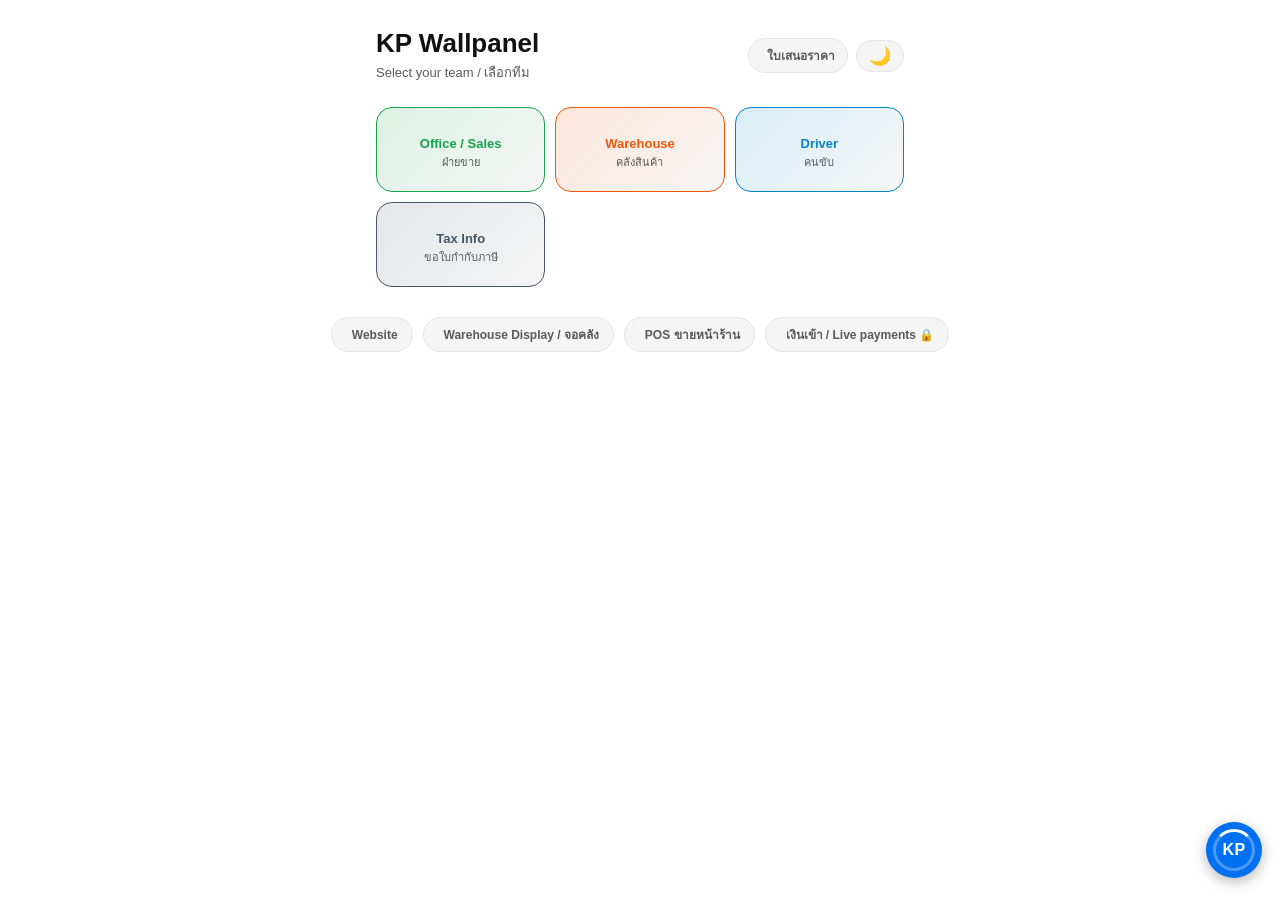
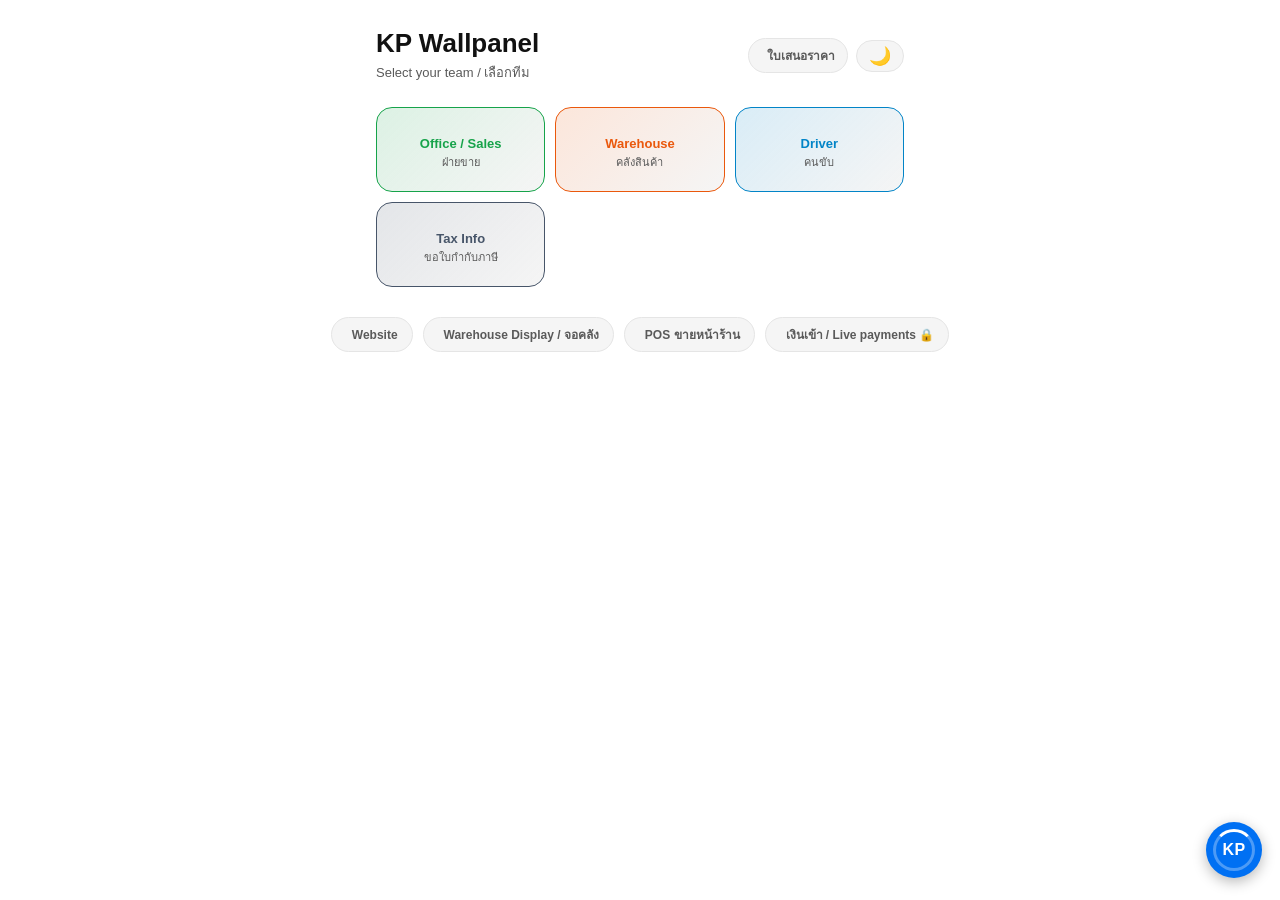
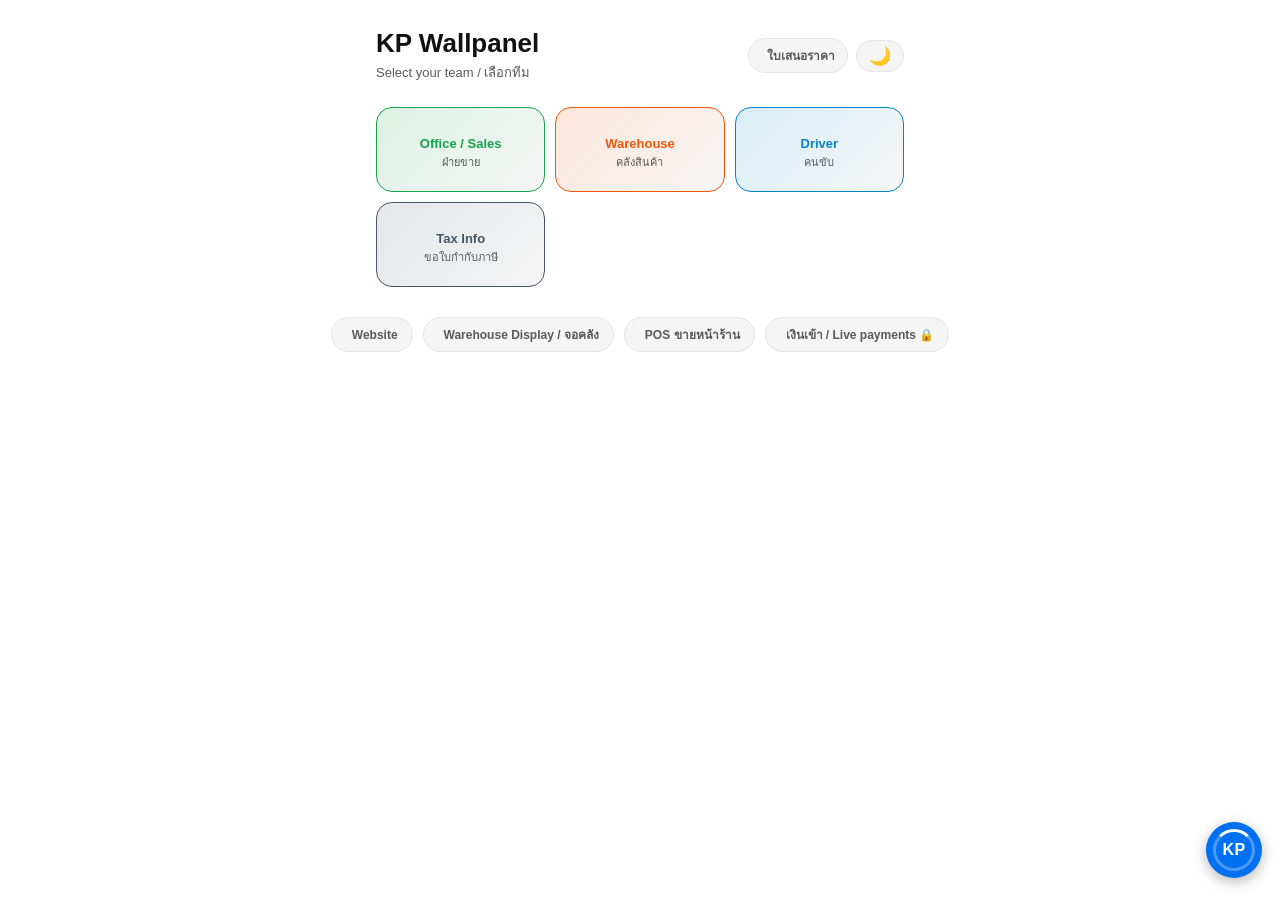
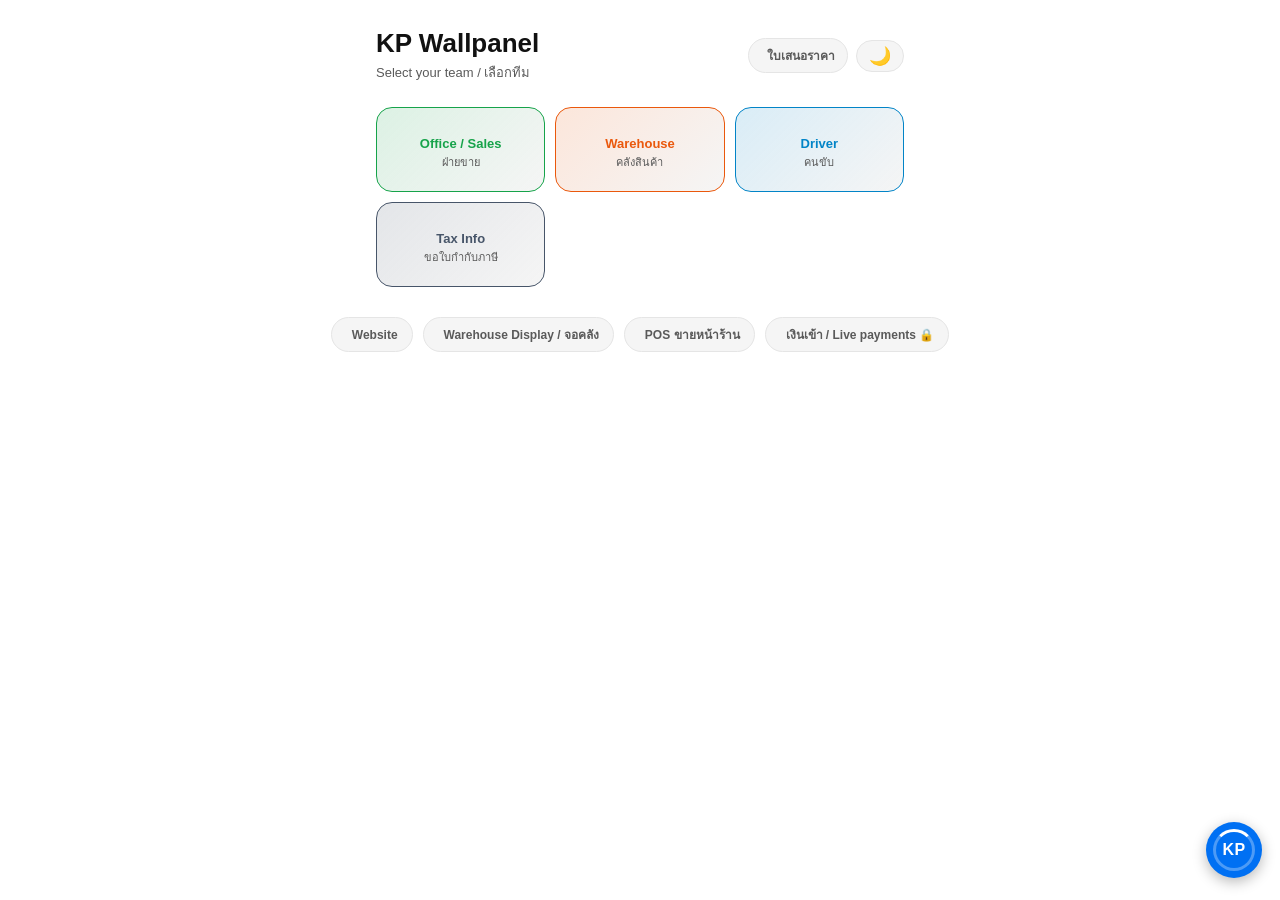
